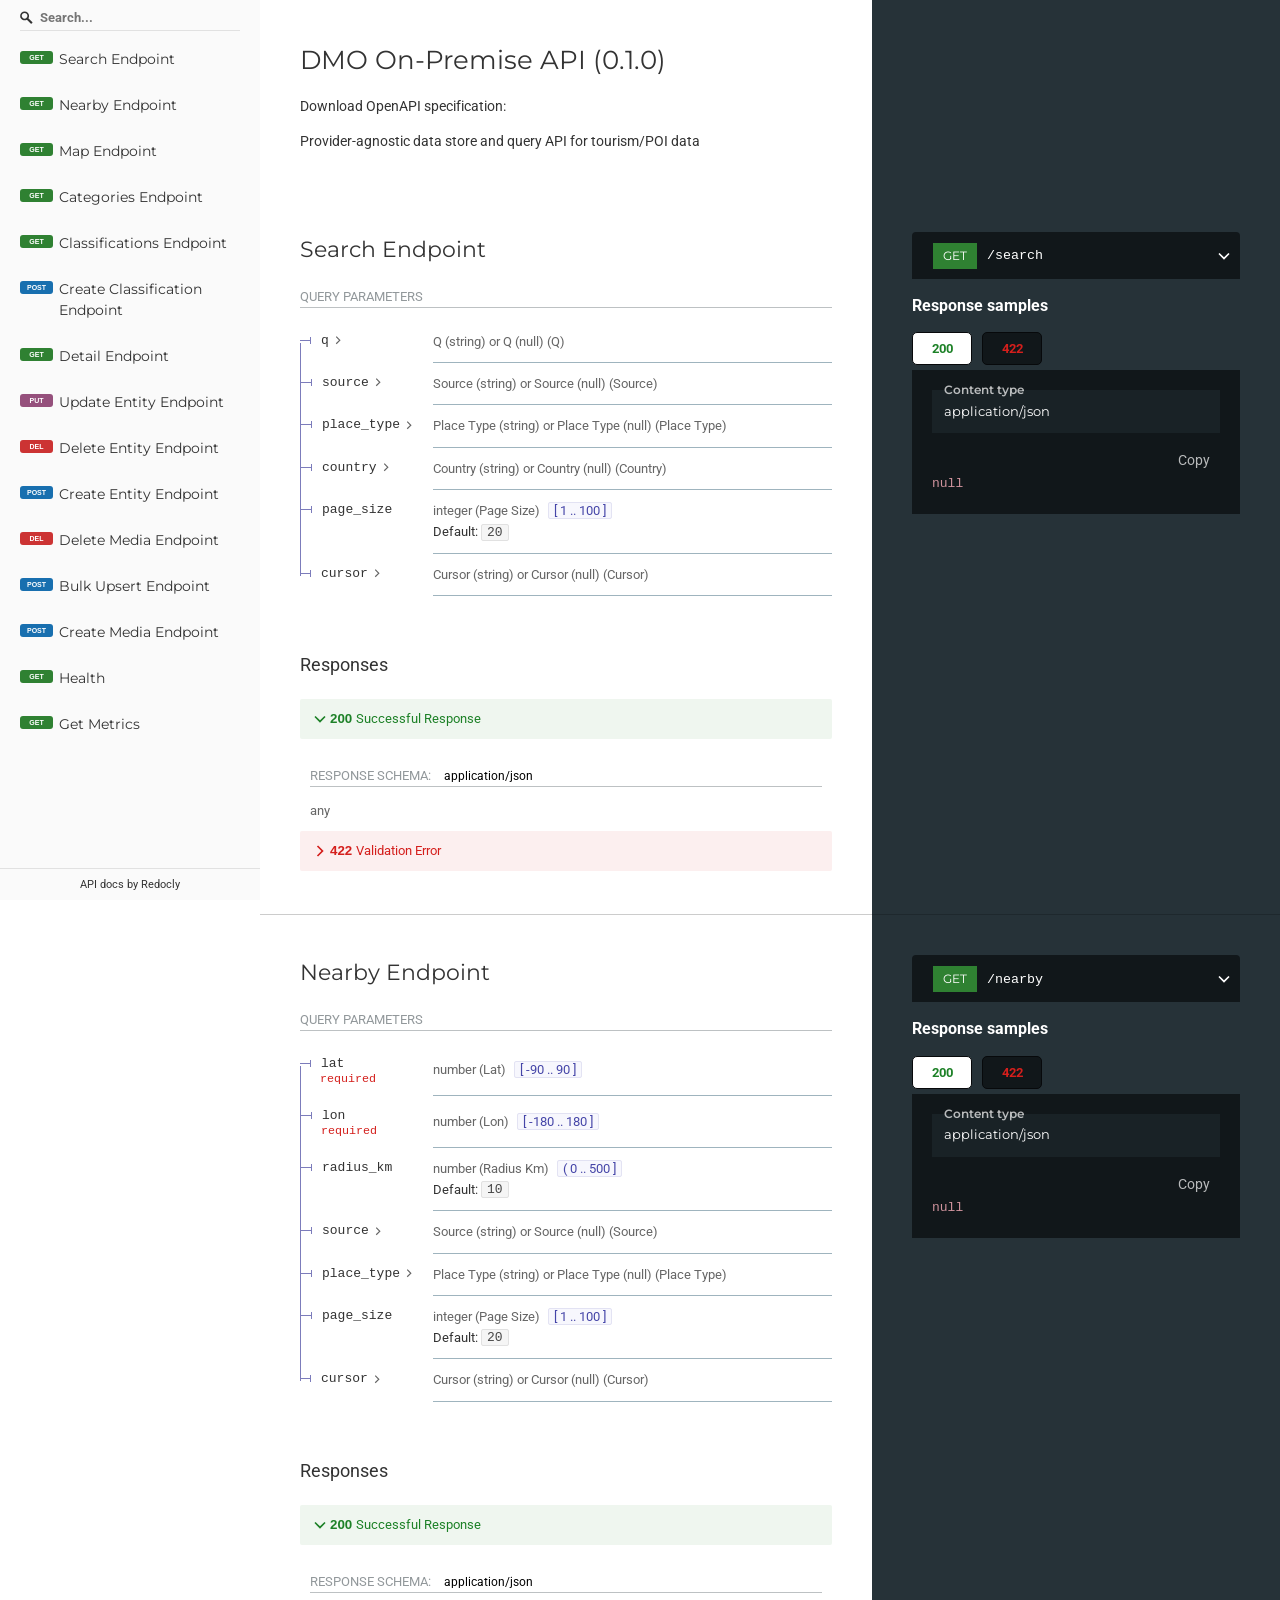
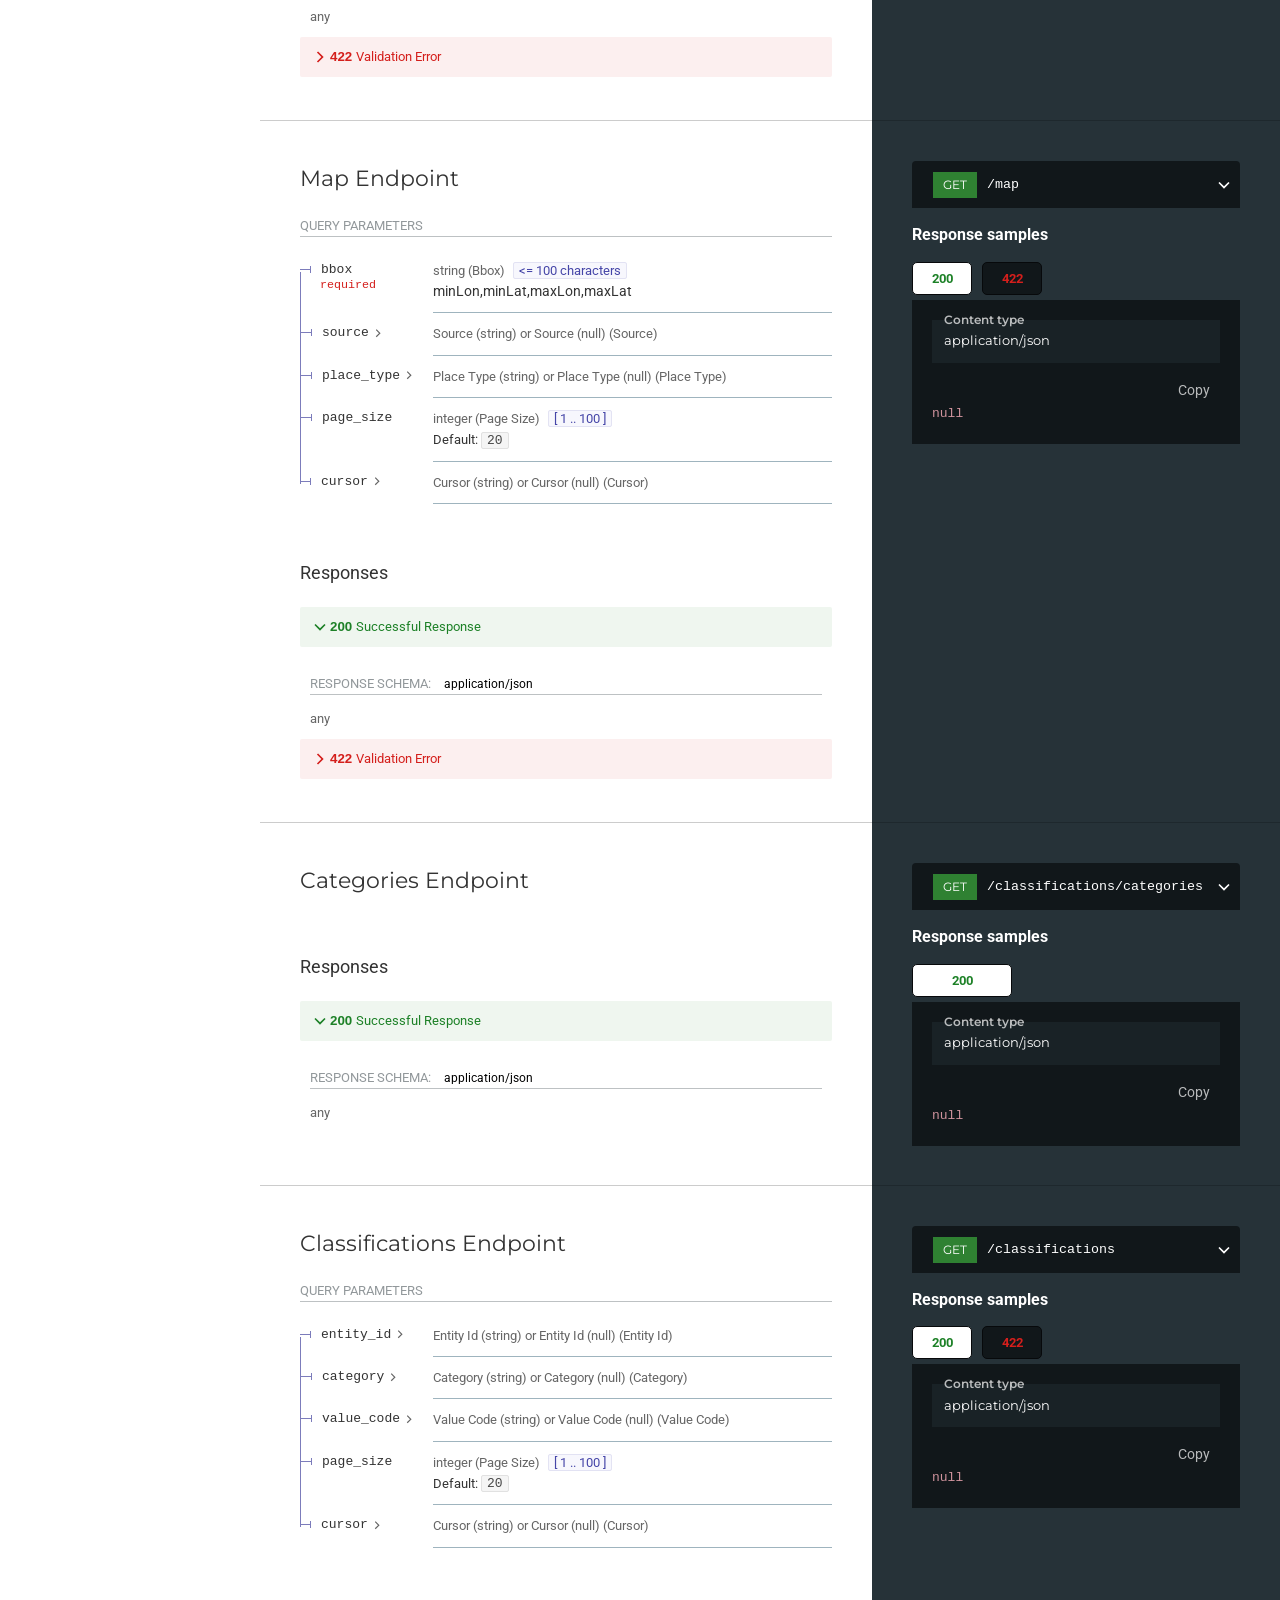
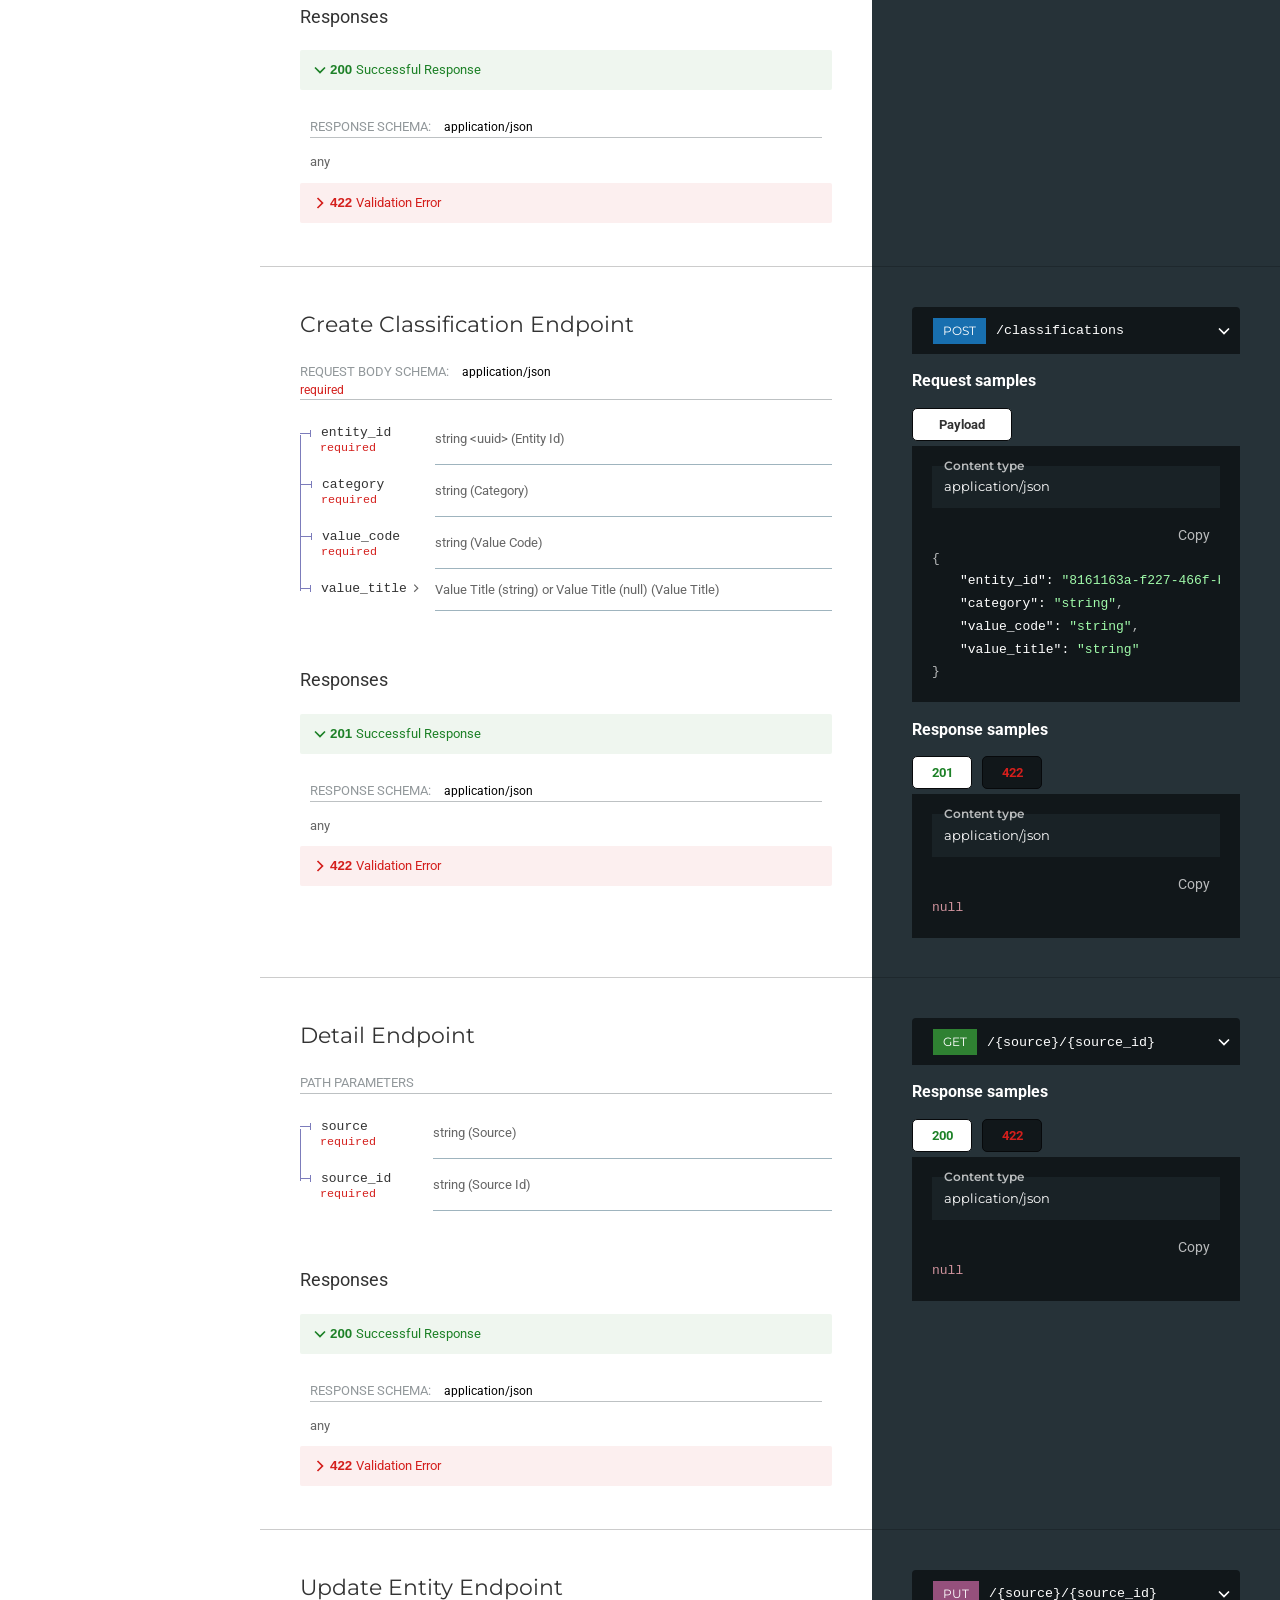
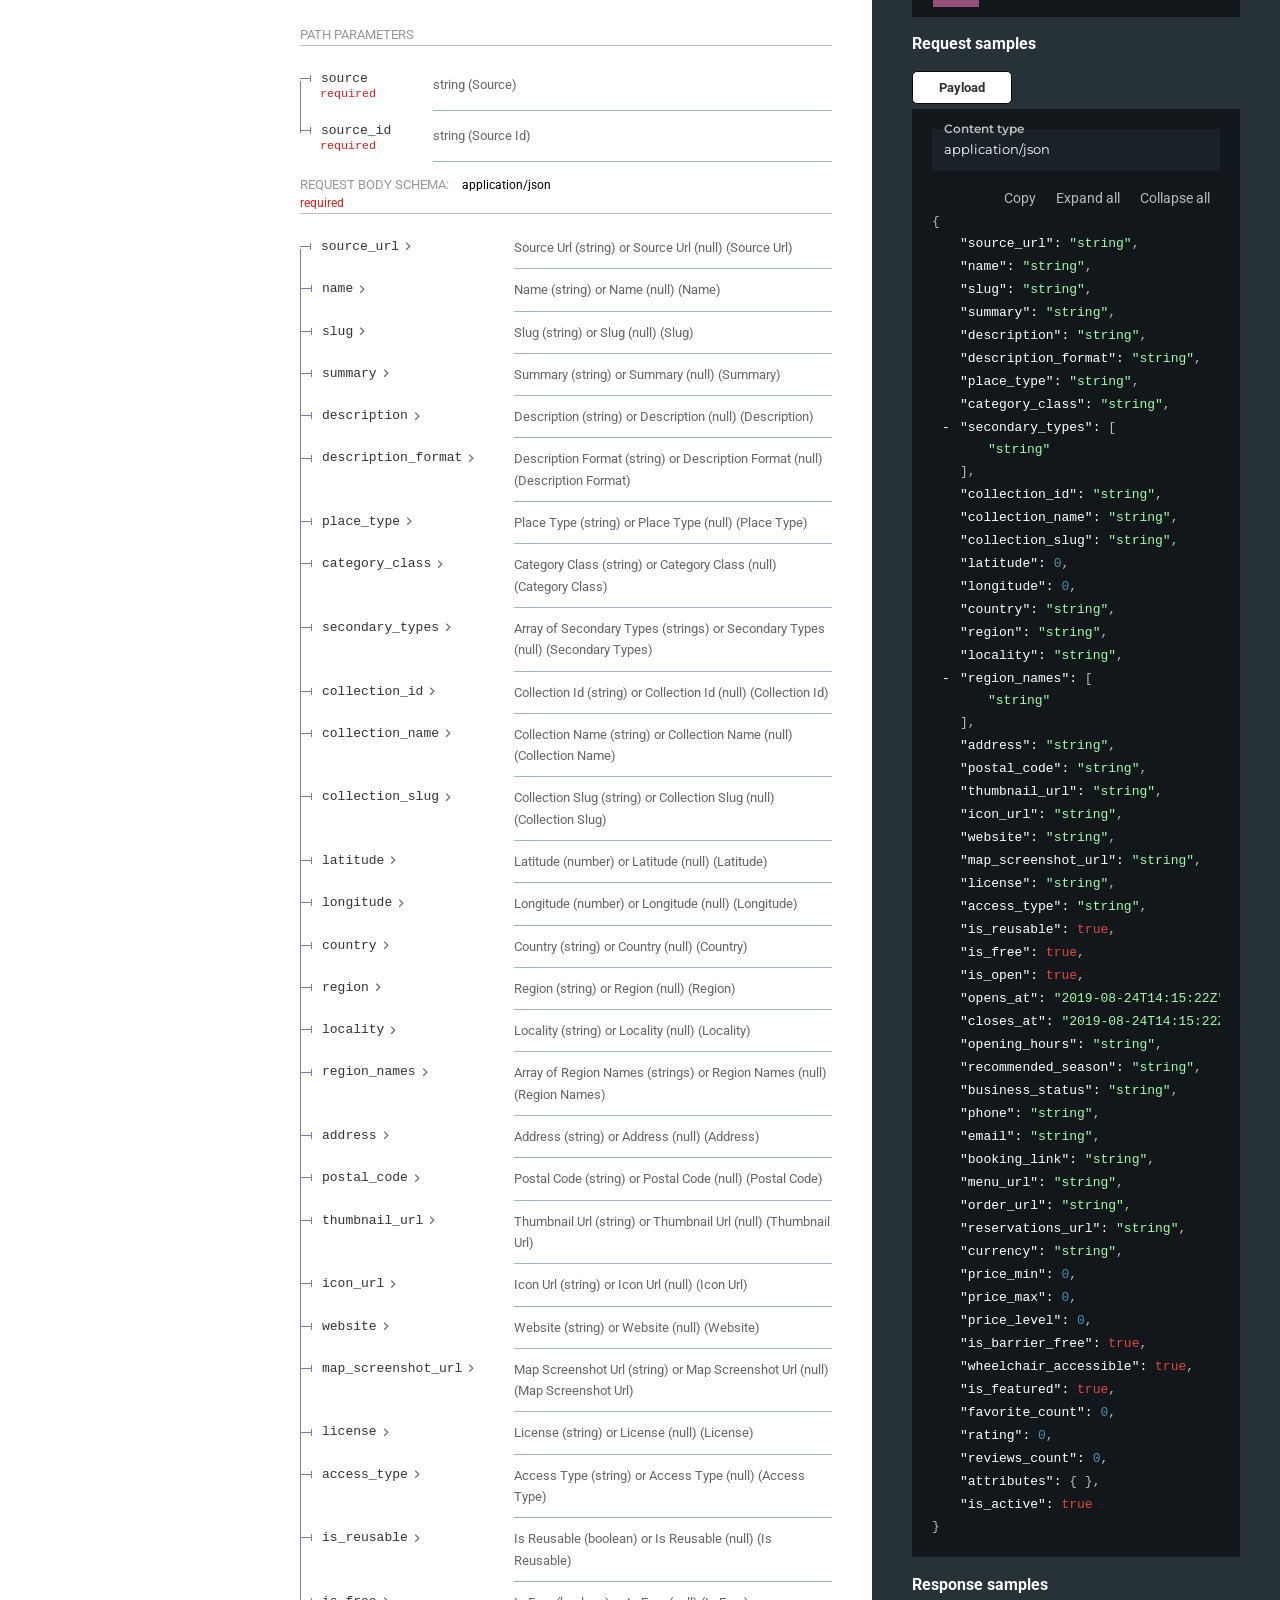
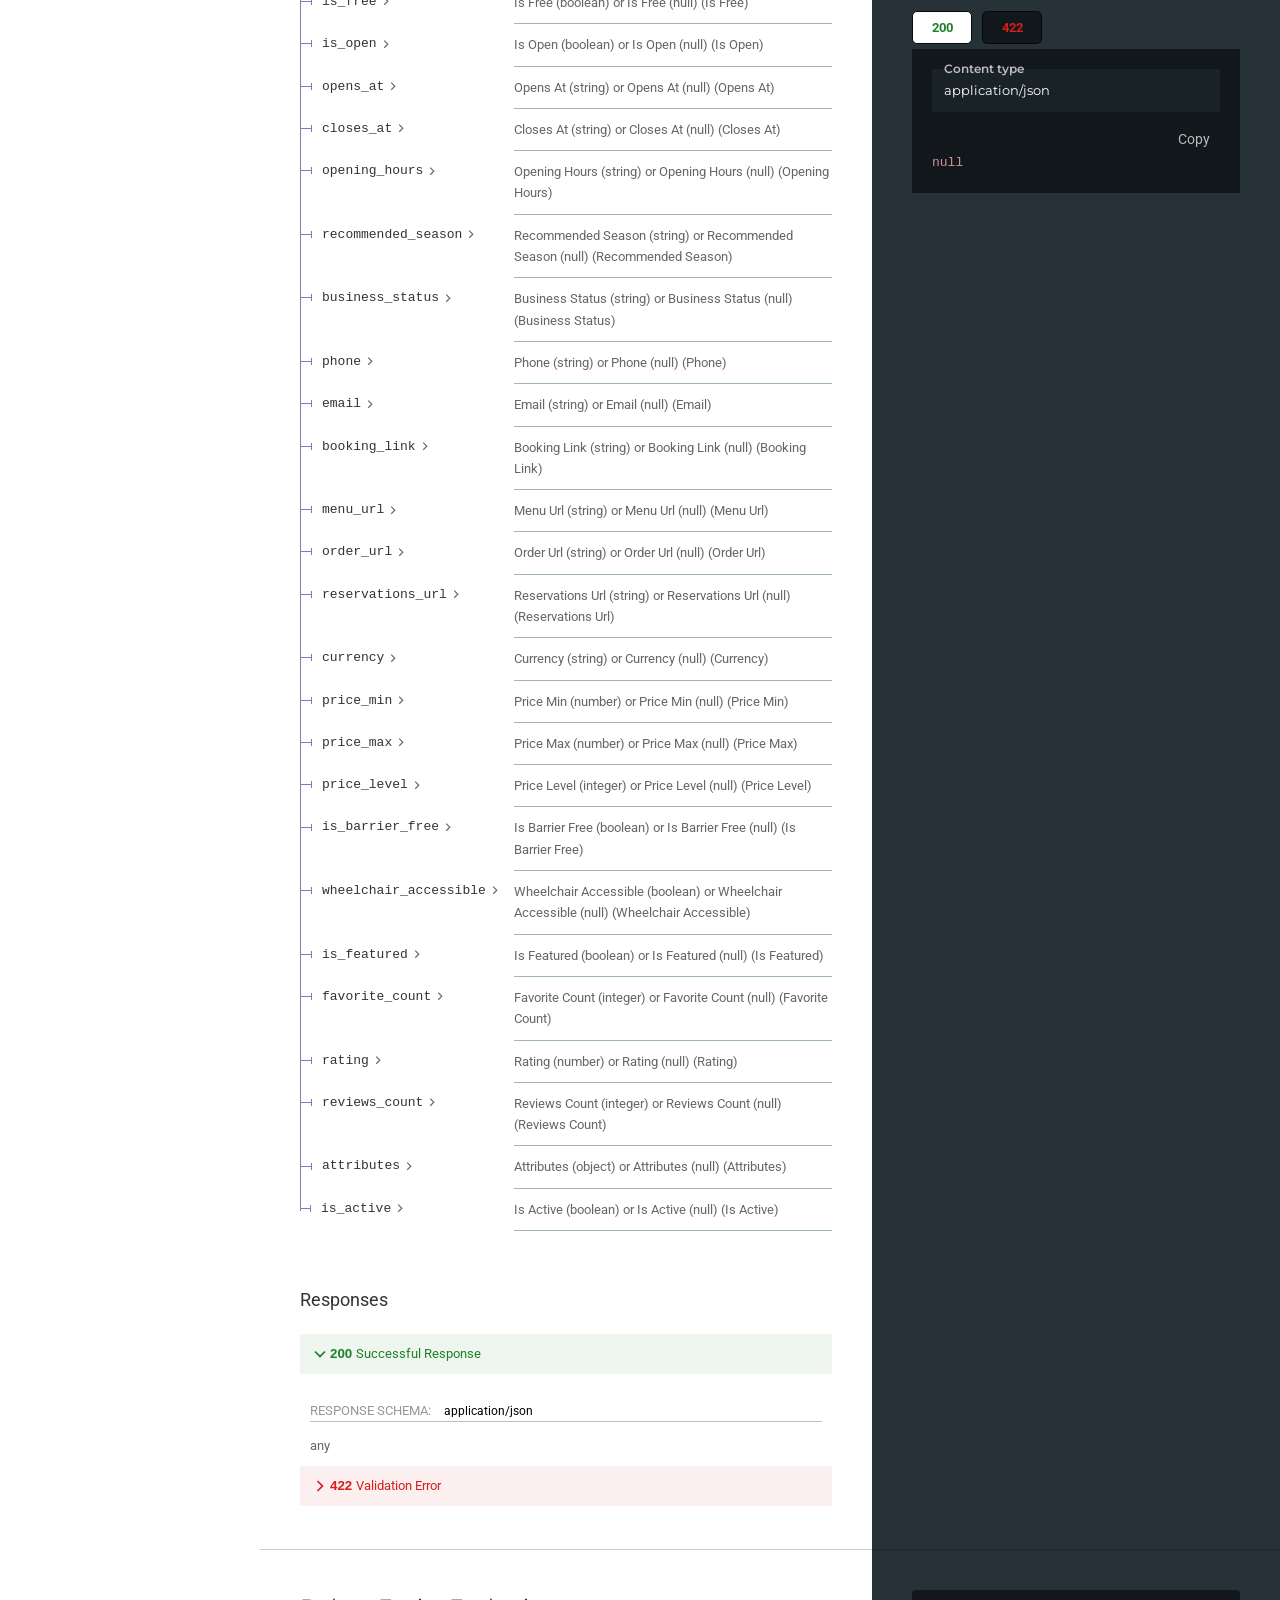
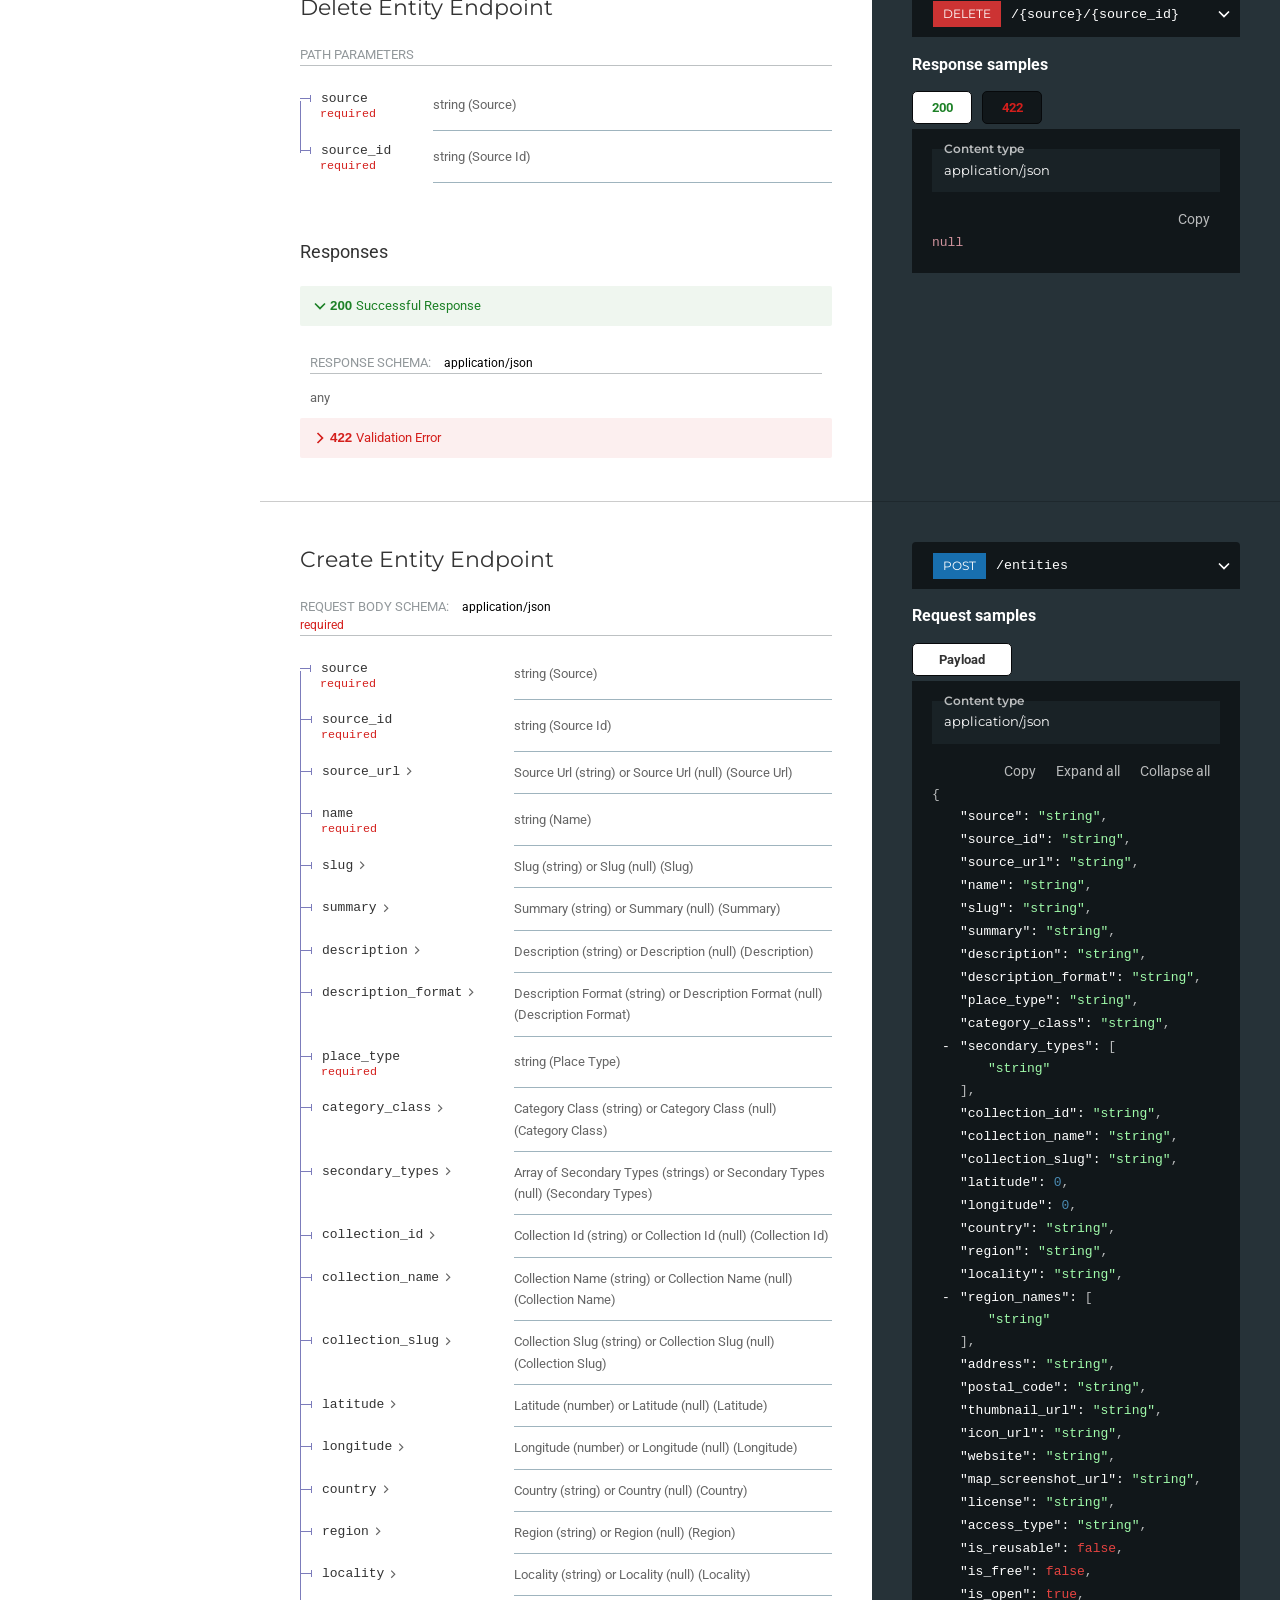
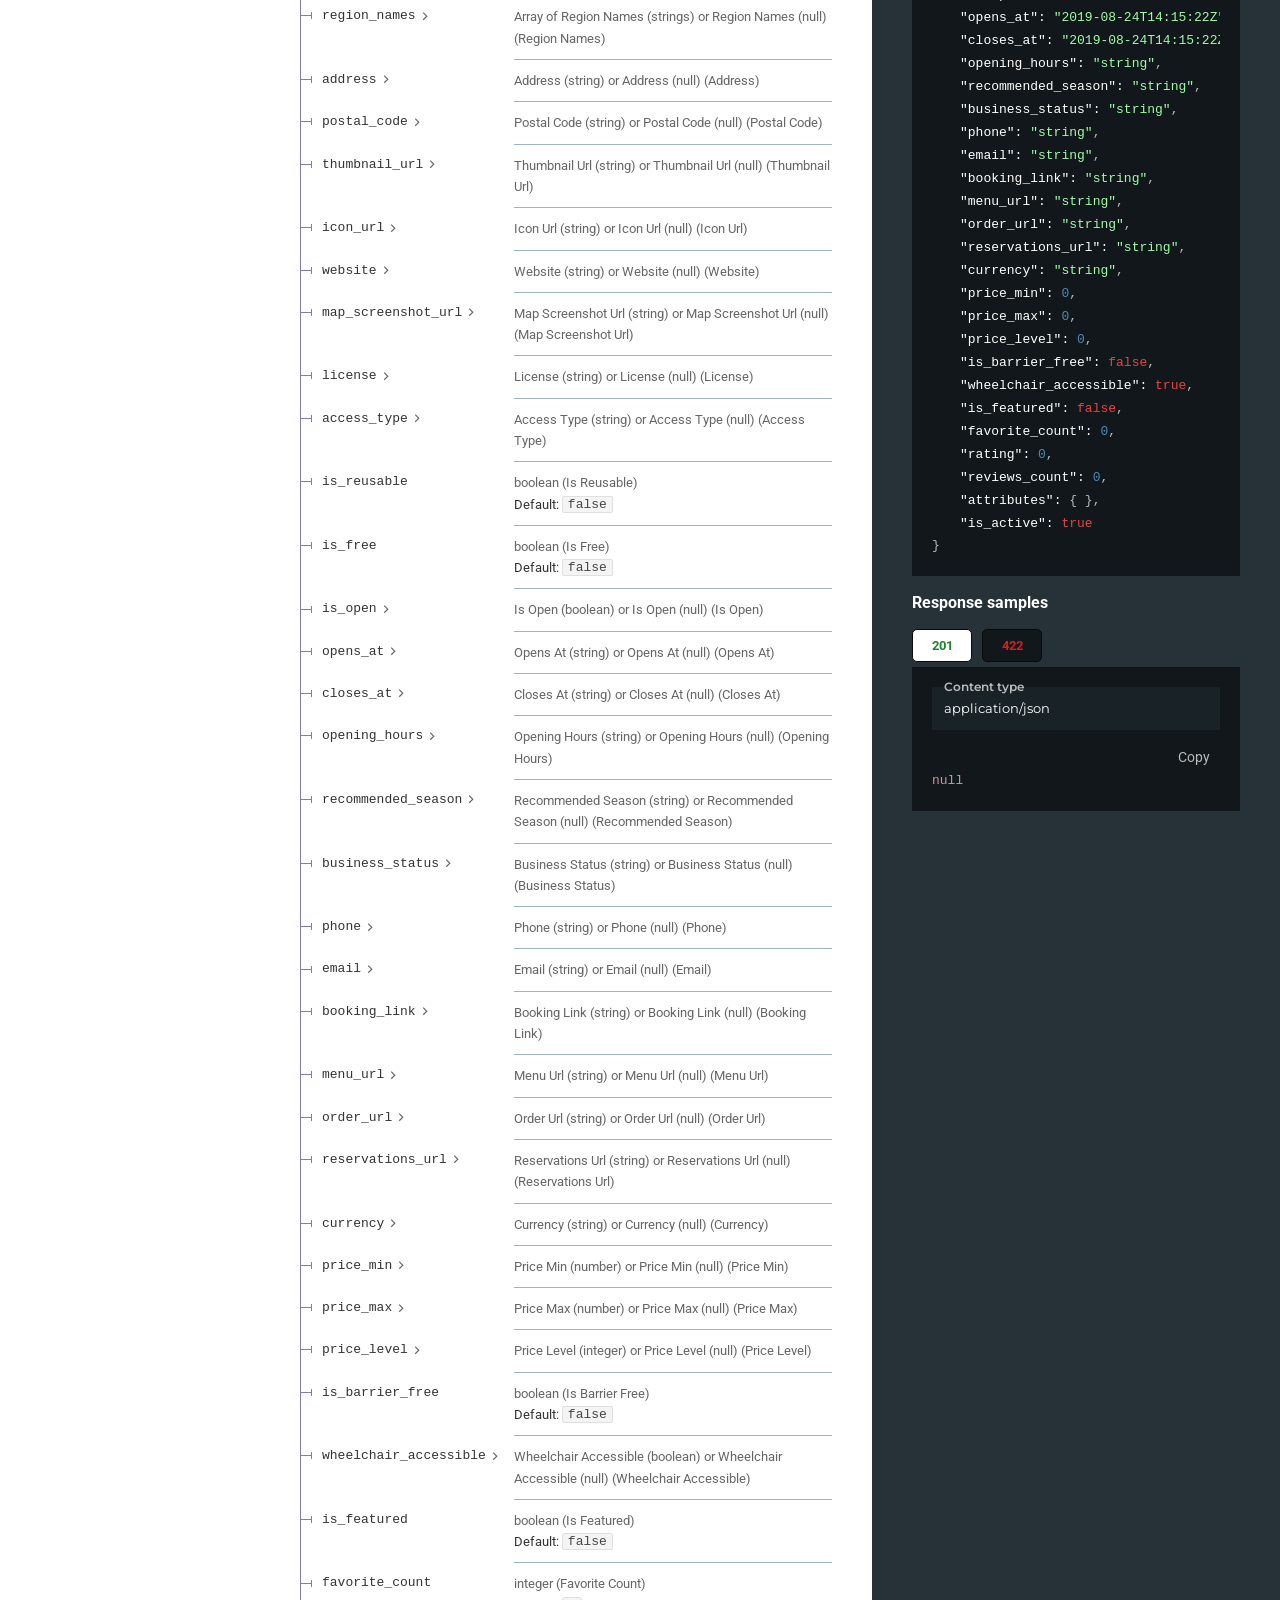
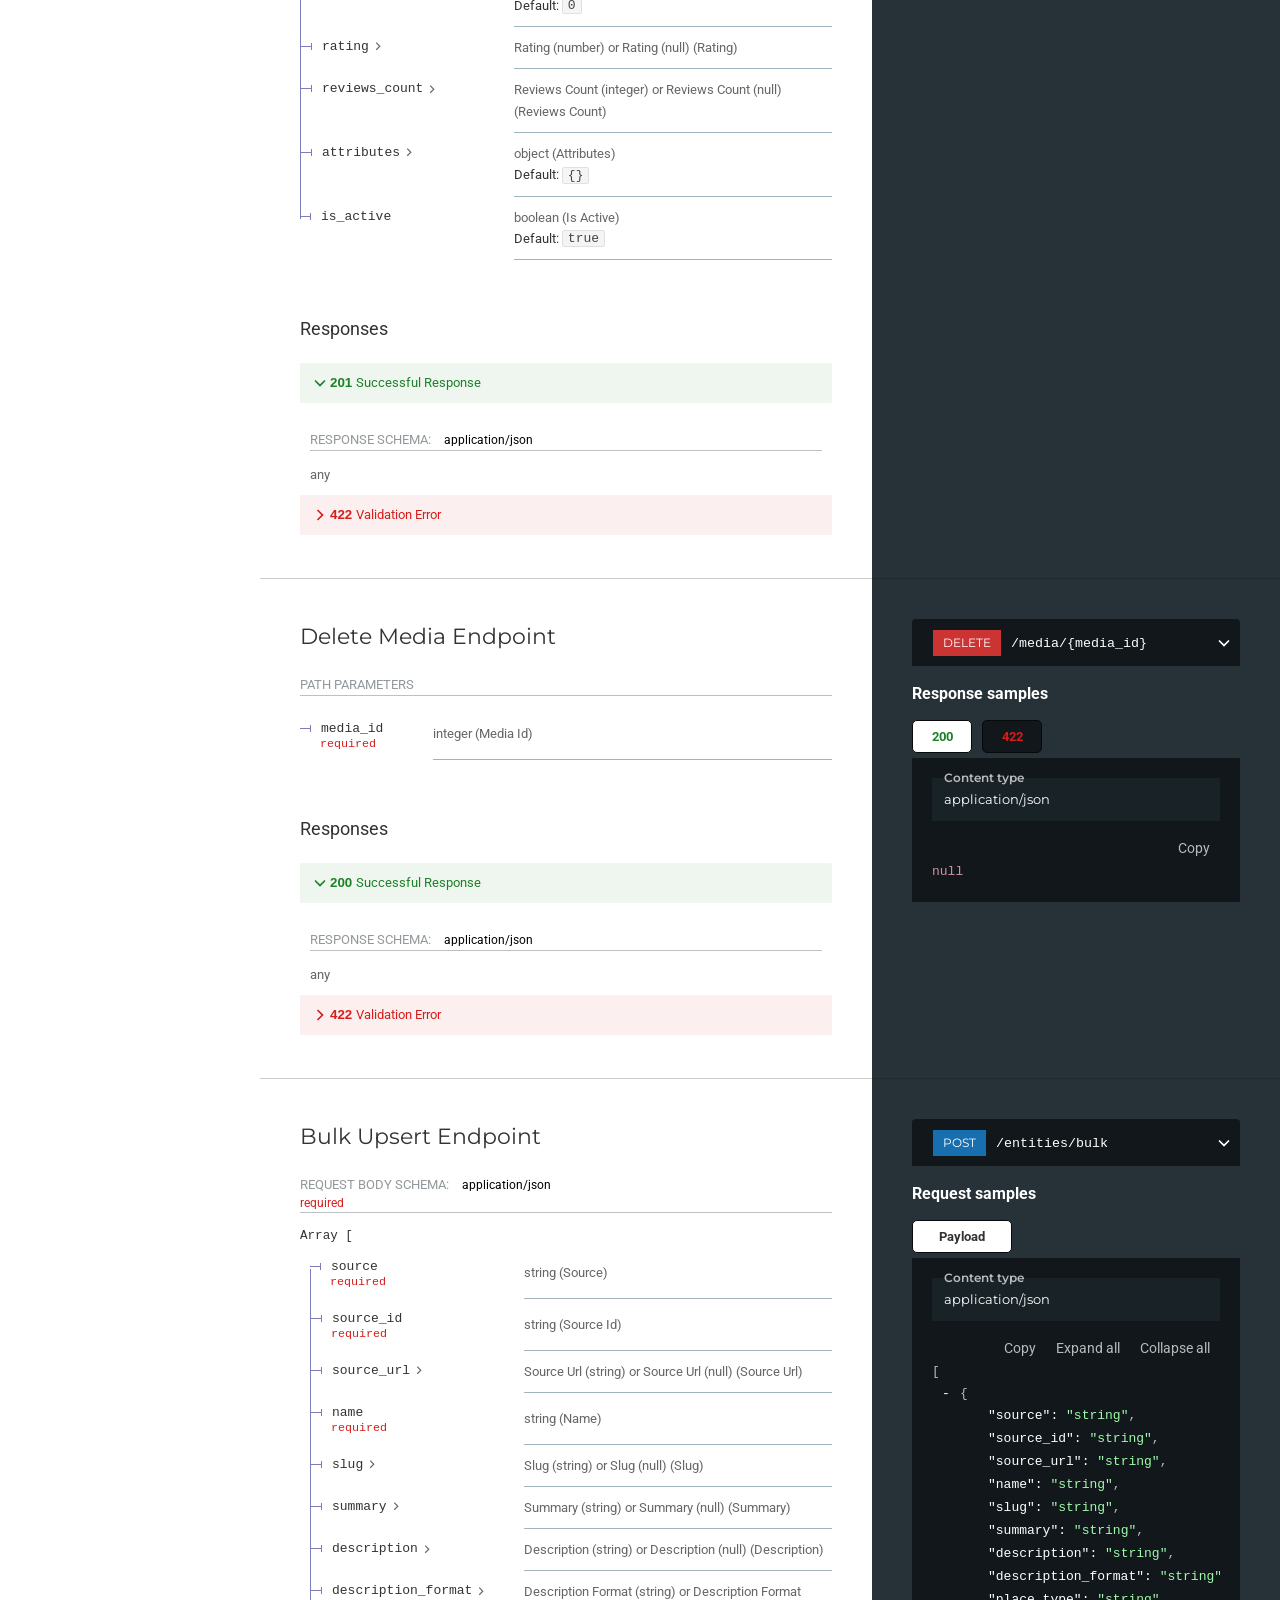
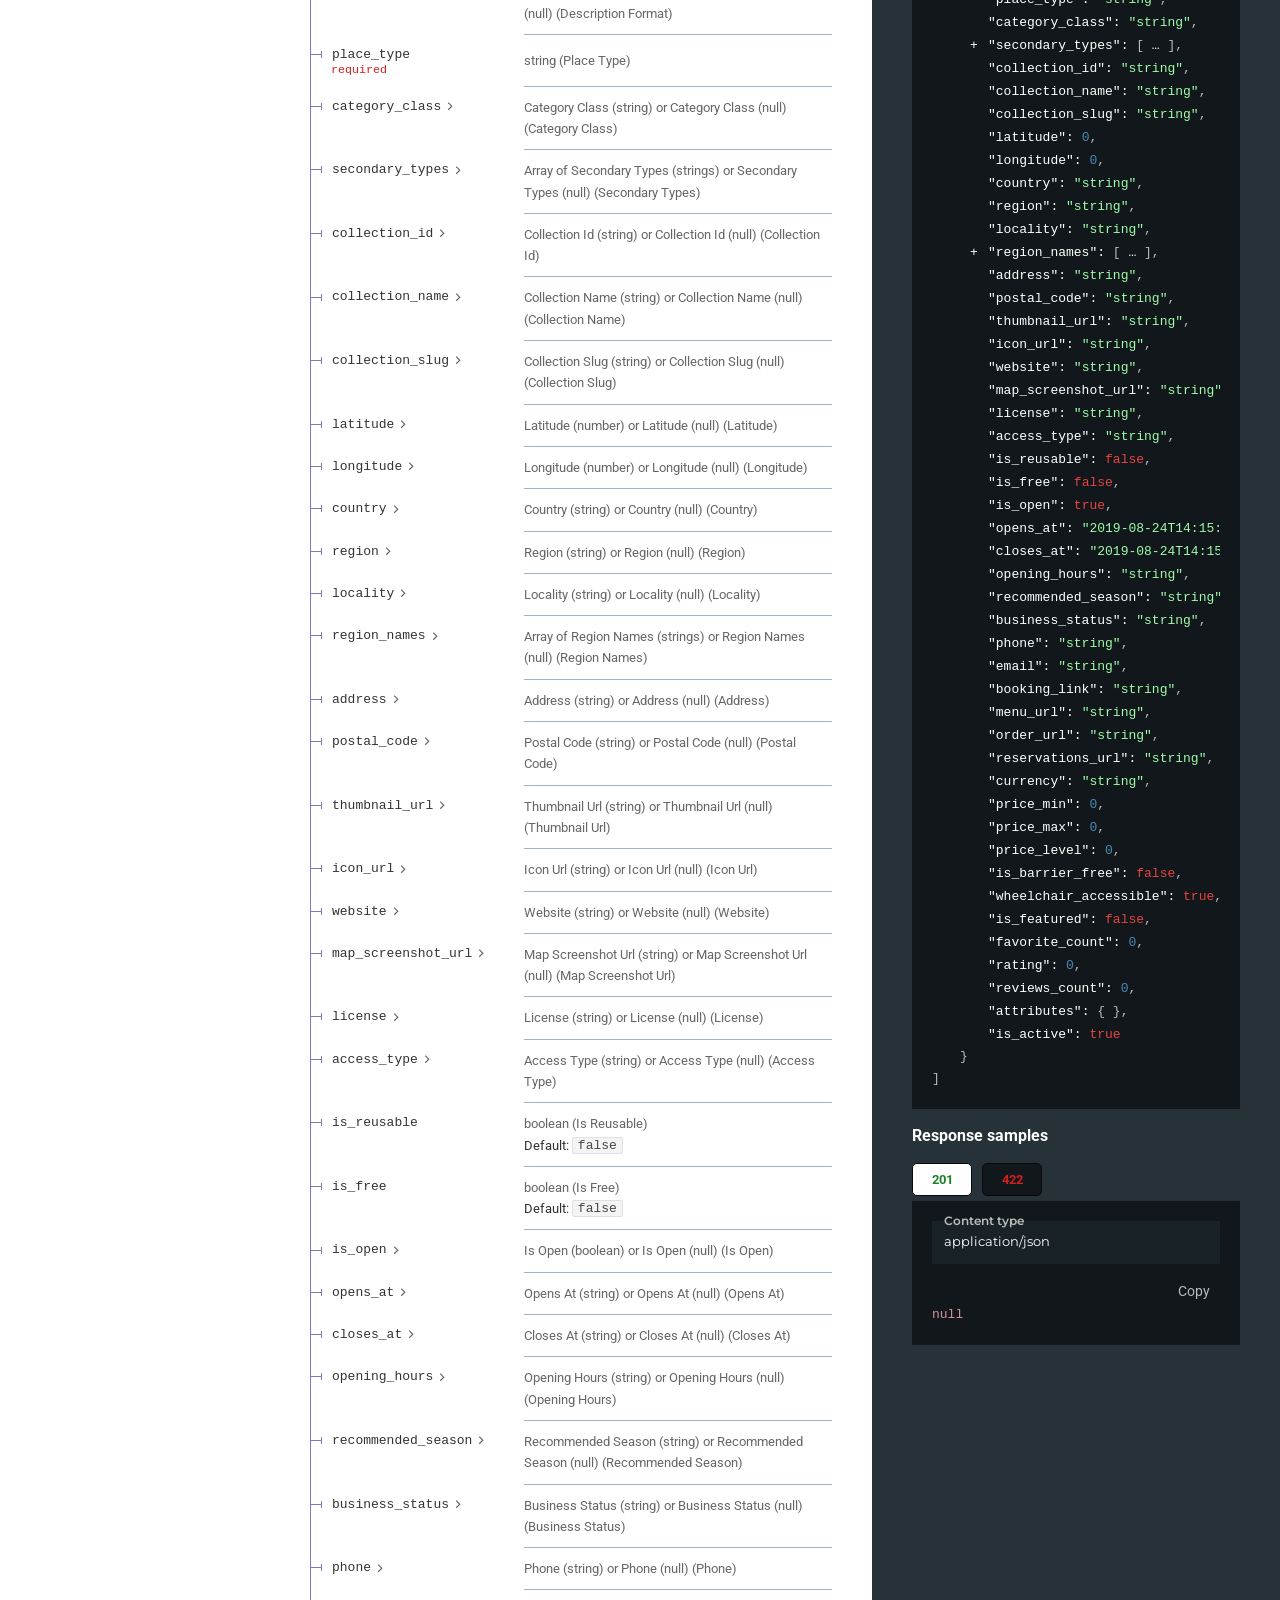
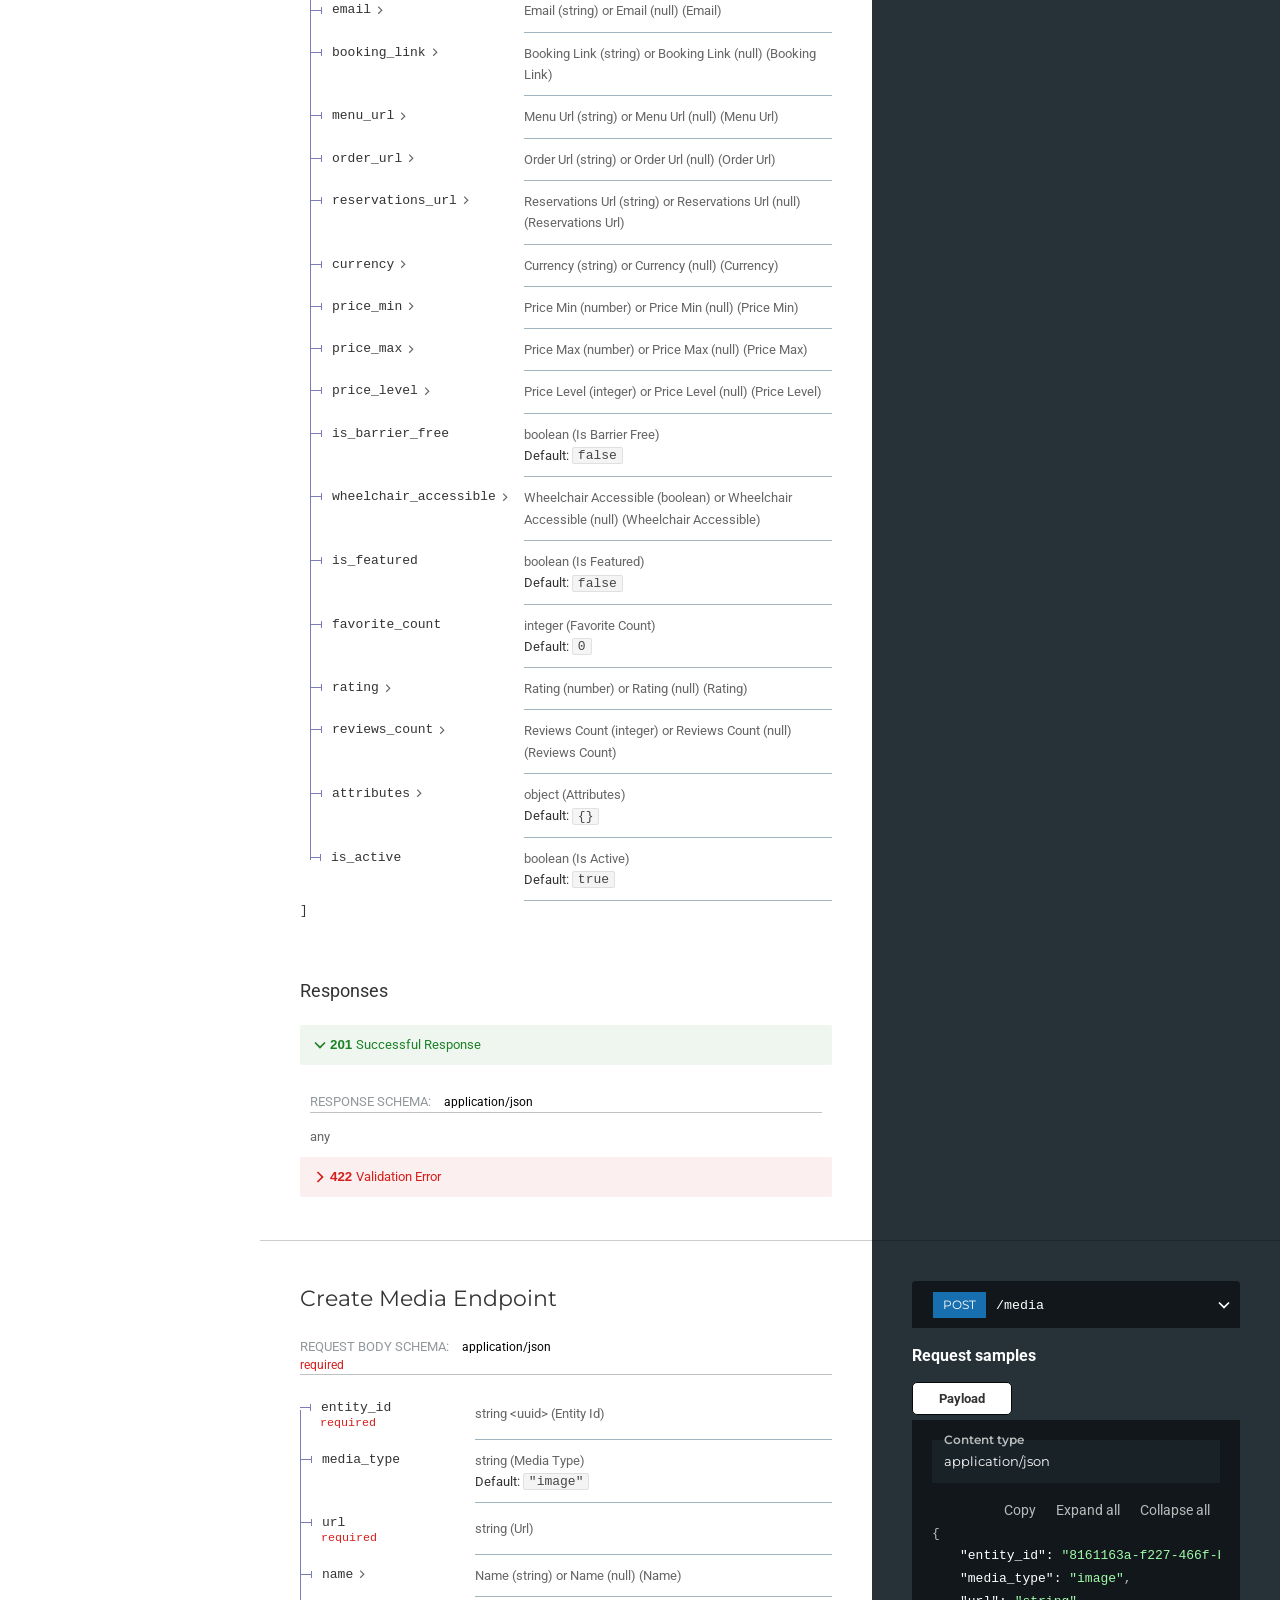
==== docs/index.html @ 9fb37678 "Add OpenAPI documentation generation" ====
<!DOCTYPE html>
<html>

<head>
  <meta charset="utf8" />
  <title>DMO On-Premise API</title>
  <!-- needed for adaptive design -->
  <meta name="viewport" content="width=device-width, initial-scale=1">
  <style>
    body {
      padding: 0;
      margin: 0;
    }
  </style>
  <script src="https://cdn.redocly.com/redoc/v2.5.1/bundles/redoc.standalone.js"></script><style data-styled="true" data-styled-version="6.1.19">.fqkwbU{width:calc(100% - 40%);padding:0 40px;}/*!sc*/
@media print,screen and (max-width: 75rem){.fqkwbU{width:100%;padding:40px 40px;}}/*!sc*/
data-styled.g4[id="sc-ggWZvA"]{content:"fqkwbU,"}/*!sc*/
.bPmFpz{padding:40px 0;}/*!sc*/
.bPmFpz:last-child{min-height:calc(100vh + 1px);}/*!sc*/
.bPmFpz>.bPmFpz:last-child{min-height:initial;}/*!sc*/
@media print,screen and (max-width: 75rem){.bPmFpz{padding:0;}}/*!sc*/
.gHrCVQ{padding:40px 0;position:relative;}/*!sc*/
.gHrCVQ:last-child{min-height:calc(100vh + 1px);}/*!sc*/
.gHrCVQ>.gHrCVQ:last-child{min-height:initial;}/*!sc*/
@media print,screen and (max-width: 75rem){.gHrCVQ{padding:0;}}/*!sc*/
.gHrCVQ:not(:last-of-type):after{position:absolute;bottom:0;width:100%;display:block;content:'';border-bottom:1px solid rgba(0, 0, 0, 0.2);}/*!sc*/
data-styled.g5[id="sc-dTvVRJ"]{content:"bPmFpz,gHrCVQ,"}/*!sc*/
.bDYKKx{width:40%;color:#ffffff;background-color:#263238;padding:0 40px;}/*!sc*/
@media print,screen and (max-width: 75rem){.bDYKKx{width:100%;padding:40px 40px;}}/*!sc*/
data-styled.g6[id="sc-jwTyAe"]{content:"bDYKKx,"}/*!sc*/
.FFPsr{background-color:#263238;}/*!sc*/
data-styled.g7[id="sc-hjsuWn"]{content:"FFPsr,"}/*!sc*/
.gkiSyE{display:flex;width:100%;padding:0;}/*!sc*/
@media print,screen and (max-width: 75rem){.gkiSyE{flex-direction:column;}}/*!sc*/
data-styled.g8[id="sc-jJLAfE"]{content:"gkiSyE,"}/*!sc*/
.wYHiz{font-family:Montserrat,sans-serif;font-weight:400;font-size:1.85714em;line-height:1.6em;color:#333333;}/*!sc*/
data-styled.g9[id="sc-hwkwBN"]{content:"wYHiz,"}/*!sc*/
.iFSqkw{font-family:Montserrat,sans-serif;font-weight:400;font-size:1.57143em;line-height:1.6em;color:#333333;margin:0 0 20px;}/*!sc*/
data-styled.g10[id="sc-kNOymR"]{content:"iFSqkw,"}/*!sc*/
.drJHMo{color:#ffffff;}/*!sc*/
data-styled.g12[id="sc-lgpSej"]{content:"drJHMo,"}/*!sc*/
.czjApA{border-bottom:1px solid rgba(38, 50, 56, 0.3);margin:1em 0 1em 0;color:rgba(38, 50, 56, 0.5);font-weight:normal;text-transform:uppercase;font-size:0.929em;line-height:20px;}/*!sc*/
data-styled.g13[id="sc-eqYatC"]{content:"czjApA,"}/*!sc*/
.fRdsOi{cursor:pointer;margin-left:-20px;padding:0;line-height:1;width:20px;display:inline-block;outline:0;}/*!sc*/
.fRdsOi:before{content:'';width:15px;height:15px;background-size:contain;background-image:url('[data-uri]');opacity:0.5;visibility:hidden;display:inline-block;vertical-align:middle;}/*!sc*/
h1:hover>.fRdsOi::before,h2:hover>.fRdsOi::before,.fRdsOi:hover::before{visibility:visible;}/*!sc*/
data-styled.g14[id="sc-kcLKEh"]{content:"fRdsOi,"}/*!sc*/
.dOPmTa{height:18px;width:18px;min-width:18px;vertical-align:middle;transition:transform 0.2s ease-out;transform:rotateZ(-90deg);}/*!sc*/
.hMrBOK{height:1.5em;width:1.5em;min-width:1.5em;vertical-align:middle;float:left;transition:transform 0.2s ease-out;transform:rotateZ(0);}/*!sc*/
.hMrBOK polygon{fill:#1d8127;}/*!sc*/
.jKYZgc{height:1.5em;width:1.5em;min-width:1.5em;vertical-align:middle;float:left;transition:transform 0.2s ease-out;transform:rotateZ(-90deg);}/*!sc*/
.jKYZgc polygon{fill:#d41f1c;}/*!sc*/
.iuNpUs{height:20px;width:20px;min-width:20px;vertical-align:middle;float:right;transition:transform 0.2s ease-out;transform:rotateZ(0);}/*!sc*/
.iuNpUs polygon{fill:white;}/*!sc*/
data-styled.g15[id="sc-dntSTA"]{content:"dOPmTa,hMrBOK,jKYZgc,iuNpUs,"}/*!sc*/
.gdmNWp{border-left:1px solid #7c7cbb;box-sizing:border-box;position:relative;padding:10px 10px 10px 0;}/*!sc*/
@media screen and (max-width: 50rem){.gdmNWp{display:block;overflow:hidden;}}/*!sc*/
tr:first-of-type>.gdmNWp,tr.last>.gdmNWp{border-left-width:0;background-position:top left;background-repeat:no-repeat;background-size:1px 100%;}/*!sc*/
tr:first-of-type>.gdmNWp{background-image:linear-gradient(
      to bottom,
      transparent 0%,
      transparent 22px,
      #7c7cbb 22px,
      #7c7cbb 100%
    );}/*!sc*/
tr.last>.gdmNWp{background-image:linear-gradient(
      to bottom,
      #7c7cbb 0%,
      #7c7cbb 22px,
      transparent 22px,
      transparent 100%
    );}/*!sc*/
tr.last+tr>.gdmNWp{border-left-color:transparent;}/*!sc*/
tr.last:first-child>.gdmNWp{background:none;border-left-color:transparent;}/*!sc*/
data-styled.g18[id="sc-kCuUfV"]{content:"gdmNWp,"}/*!sc*/
.dFOJWJ{vertical-align:top;line-height:20px;white-space:nowrap;font-size:13px;font-family:Courier,monospace;}/*!sc*/
.dFOJWJ.deprecated{text-decoration:line-through;color:#707070;}/*!sc*/
data-styled.g20[id="sc-fbQrwq"]{content:"dFOJWJ,"}/*!sc*/
.ixGaBD{border-bottom:1px solid #9fb4be;padding:10px 0;width:75%;box-sizing:border-box;}/*!sc*/
tr.expanded .ixGaBD{border-bottom:none;}/*!sc*/
@media screen and (max-width: 50rem){.ixGaBD{padding:0 20px;border-bottom:none;border-left:1px solid #7c7cbb;}tr.last>.ixGaBD{border-left:none;}}/*!sc*/
data-styled.g21[id="sc-gGKoUb"]{content:"ixGaBD,"}/*!sc*/
.cteAyA{color:#7c7cbb;font-family:Courier,monospace;margin-right:10px;}/*!sc*/
.cteAyA::before{content:'';display:inline-block;vertical-align:middle;width:10px;height:1px;background:#7c7cbb;}/*!sc*/
.cteAyA::after{content:'';display:inline-block;vertical-align:middle;width:1px;background:#7c7cbb;height:7px;}/*!sc*/
data-styled.g22[id="sc-hwddKA"]{content:"cteAyA,"}/*!sc*/
.icJLQx{border-collapse:separate;border-radius:3px;font-size:14px;border-spacing:0;width:100%;}/*!sc*/
.icJLQx >tr{vertical-align:middle;}/*!sc*/
@media screen and (max-width: 50rem){.icJLQx{display:block;}.icJLQx >tr,.icJLQx >tbody>tr{display:block;}}/*!sc*/
@media screen and (max-width: 50rem) and (-ms-high-contrast:none){.icJLQx td{float:left;width:100%;}}/*!sc*/
.icJLQx .sc-jaXbil,.icJLQx .sc-jaXbil .sc-jaXbil .sc-jaXbil,.icJLQx .sc-jaXbil .sc-jaXbil .sc-jaXbil .sc-jaXbil .sc-jaXbil{margin:1em;margin-right:0;background:#fafafa;}/*!sc*/
.icJLQx .sc-jaXbil .sc-jaXbil,.icJLQx .sc-jaXbil .sc-jaXbil .sc-jaXbil .sc-jaXbil,.icJLQx .sc-jaXbil .sc-jaXbil .sc-jaXbil .sc-jaXbil .sc-jaXbil .sc-jaXbil{background:#ffffff;}/*!sc*/
data-styled.g24[id="sc-eqNDNG"]{content:"icJLQx,"}/*!sc*/
.jZLLYJ{font-size:0.9em;font-family:Courier,monospace;}/*!sc*/
.jZLLYJ::after{content:' [';}/*!sc*/
data-styled.g28[id="sc-eQwNpu"]{content:"jZLLYJ,"}/*!sc*/
.cpmyrI{font-size:0.9em;font-family:Courier,monospace;}/*!sc*/
.cpmyrI::after{content:']';}/*!sc*/
data-styled.g29[id="sc-gvqKNf"]{content:"cpmyrI,"}/*!sc*/
.fyxuKi >ul{list-style:none;padding:0;margin:0;margin:0 -5px;}/*!sc*/
.fyxuKi >ul >li{padding:5px 10px;display:inline-block;background-color:#11171a;border-bottom:1px solid rgba(0, 0, 0, 0.5);cursor:pointer;text-align:center;outline:none;color:#ccc;margin:0 5px 5px 5px;border:1px solid #07090b;border-radius:5px;min-width:60px;font-size:0.9em;font-weight:bold;}/*!sc*/
.fyxuKi >ul >li.react-tabs__tab--selected{color:#333333;background:#ffffff;}/*!sc*/
.fyxuKi >ul >li.react-tabs__tab--selected:focus{outline:auto;}/*!sc*/
.fyxuKi >ul >li:only-child{flex:none;min-width:100px;}/*!sc*/
.fyxuKi >ul >li.tab-success{color:#1d8127;}/*!sc*/
.fyxuKi >ul >li.tab-redirect{color:#ffa500;}/*!sc*/
.fyxuKi >ul >li.tab-info{color:#87ceeb;}/*!sc*/
.fyxuKi >ul >li.tab-error{color:#d41f1c;}/*!sc*/
.fyxuKi >.react-tabs__tab-panel{background:#11171a;}/*!sc*/
.fyxuKi >.react-tabs__tab-panel>div,.fyxuKi >.react-tabs__tab-panel>pre{padding:20px;margin:0;}/*!sc*/
.fyxuKi >.react-tabs__tab-panel>div>pre{padding:0;}/*!sc*/
data-styled.g30[id="sc-cOpnSz"]{content:"fyxuKi,"}/*!sc*/
.kIppRw code[class*='language-'],.kIppRw pre[class*='language-']{text-shadow:0 -0.1em 0.2em black;text-align:left;white-space:pre;word-spacing:normal;word-break:normal;word-wrap:normal;line-height:1.5;-moz-tab-size:4;-o-tab-size:4;tab-size:4;-webkit-hyphens:none;-moz-hyphens:none;-ms-hyphens:none;hyphens:none;}/*!sc*/
@media print{.kIppRw code[class*='language-'],.kIppRw pre[class*='language-']{text-shadow:none;}}/*!sc*/
.kIppRw pre[class*='language-']{padding:1em;margin:0.5em 0;overflow:auto;}/*!sc*/
.kIppRw .token.comment,.kIppRw .token.prolog,.kIppRw .token.doctype,.kIppRw .token.cdata{color:hsl(30, 20%, 50%);}/*!sc*/
.kIppRw .token.punctuation{opacity:0.7;}/*!sc*/
.kIppRw .namespace{opacity:0.7;}/*!sc*/
.kIppRw .token.property,.kIppRw .token.tag,.kIppRw .token.number,.kIppRw .token.constant,.kIppRw .token.symbol{color:#4a8bb3;}/*!sc*/
.kIppRw .token.boolean{color:#e64441;}/*!sc*/
.kIppRw .token.selector,.kIppRw .token.attr-name,.kIppRw .token.string,.kIppRw .token.char,.kIppRw .token.builtin,.kIppRw .token.inserted{color:#a0fbaa;}/*!sc*/
.kIppRw .token.selector+a,.kIppRw .token.attr-name+a,.kIppRw .token.string+a,.kIppRw .token.char+a,.kIppRw .token.builtin+a,.kIppRw .token.inserted+a,.kIppRw .token.selector+a:visited,.kIppRw .token.attr-name+a:visited,.kIppRw .token.string+a:visited,.kIppRw .token.char+a:visited,.kIppRw .token.builtin+a:visited,.kIppRw .token.inserted+a:visited{color:#4ed2ba;text-decoration:underline;}/*!sc*/
.kIppRw .token.property.string{color:white;}/*!sc*/
.kIppRw .token.operator,.kIppRw .token.entity,.kIppRw .token.url,.kIppRw .token.variable{color:hsl(40, 90%, 60%);}/*!sc*/
.kIppRw .token.atrule,.kIppRw .token.attr-value,.kIppRw .token.keyword{color:hsl(350, 40%, 70%);}/*!sc*/
.kIppRw .token.regex,.kIppRw .token.important{color:#e90;}/*!sc*/
.kIppRw .token.important,.kIppRw .token.bold{font-weight:bold;}/*!sc*/
.kIppRw .token.italic{font-style:italic;}/*!sc*/
.kIppRw .token.entity{cursor:help;}/*!sc*/
.kIppRw .token.deleted{color:red;}/*!sc*/
data-styled.g32[id="sc-eVqvcJ"]{content:"kIppRw,"}/*!sc*/
.bBWkcI{opacity:0.7;transition:opacity 0.3s ease;text-align:right;}/*!sc*/
.bBWkcI:focus-within{opacity:1;}/*!sc*/
.bBWkcI >button{background-color:transparent;border:0;color:inherit;padding:2px 10px;font-family:Roboto,sans-serif;font-size:14px;line-height:1.5em;cursor:pointer;outline:0;}/*!sc*/
.bBWkcI >button :hover,.bBWkcI >button :focus{background:rgba(255, 255, 255, 0.1);}/*!sc*/
data-styled.g33[id="sc-bbbBoY"]{content:"bBWkcI,"}/*!sc*/
.ghzOpX{position:relative;}/*!sc*/
data-styled.g37[id="sc-eknHtZ"]{content:"ghzOpX,"}/*!sc*/
.cFlAeY{margin-left:10px;text-transform:none;font-size:0.929em;color:black;}/*!sc*/
data-styled.g41[id="sc-dNFkOE"]{content:"cFlAeY,"}/*!sc*/
.kbZred{font-family:Roboto,sans-serif;font-weight:400;line-height:1.5em;}/*!sc*/
.kbZred p:last-child{margin-bottom:0;}/*!sc*/
.kbZred h1{font-family:Montserrat,sans-serif;font-weight:400;font-size:1.85714em;line-height:1.6em;color:#32329f;margin-top:0;}/*!sc*/
.kbZred h2{font-family:Montserrat,sans-serif;font-weight:400;font-size:1.57143em;line-height:1.6em;color:#333333;}/*!sc*/
.kbZred code{color:#e53935;background-color:rgba(38, 50, 56, 0.05);font-family:Courier,monospace;border-radius:2px;border:1px solid rgba(38, 50, 56, 0.1);padding:0 5px;font-size:13px;font-weight:400;word-break:break-word;}/*!sc*/
.kbZred pre{font-family:Courier,monospace;white-space:pre;background-color:#11171a;color:white;padding:20px;overflow-x:auto;line-height:normal;border-radius:0;border:1px solid rgba(38, 50, 56, 0.1);}/*!sc*/
.kbZred pre code{background-color:transparent;color:white;padding:0;}/*!sc*/
.kbZred pre code:before,.kbZred pre code:after{content:none;}/*!sc*/
.kbZred blockquote{margin:0;margin-bottom:1em;padding:0 15px;color:#777;border-left:4px solid #ddd;}/*!sc*/
.kbZred img{max-width:100%;box-sizing:content-box;}/*!sc*/
.kbZred ul,.kbZred ol{padding-left:2em;margin:0;margin-bottom:1em;}/*!sc*/
.kbZred ul ul,.kbZred ol ul,.kbZred ul ol,.kbZred ol ol{margin-bottom:0;margin-top:0;}/*!sc*/
.kbZred table{display:block;width:100%;overflow:auto;word-break:normal;word-break:keep-all;border-collapse:collapse;border-spacing:0;margin-top:1.5em;margin-bottom:1.5em;}/*!sc*/
.kbZred table tr{background-color:#fff;border-top:1px solid #ccc;}/*!sc*/
.kbZred table tr:nth-child(2n){background-color:#fafafa;}/*!sc*/
.kbZred table th,.kbZred table td{padding:6px 13px;border:1px solid #ddd;}/*!sc*/
.kbZred table th{text-align:left;font-weight:bold;}/*!sc*/
.kbZred .share-link{cursor:pointer;margin-left:-20px;padding:0;line-height:1;width:20px;display:inline-block;outline:0;}/*!sc*/
.kbZred .share-link:before{content:'';width:15px;height:15px;background-size:contain;background-image:url('[data-uri]');opacity:0.5;visibility:hidden;display:inline-block;vertical-align:middle;}/*!sc*/
.kbZred h1:hover>.share-link::before,.kbZred h2:hover>.share-link::before,.kbZred .share-link:hover::before{visibility:visible;}/*!sc*/
.kbZred a{text-decoration:auto;color:#32329f;}/*!sc*/
.kbZred a:visited{color:#32329f;}/*!sc*/
.kbZred a:hover{color:#6868cf;text-decoration:auto;}/*!sc*/
.drqpJr{font-family:Roboto,sans-serif;font-weight:400;line-height:1.5em;}/*!sc*/
.drqpJr p:last-child{margin-bottom:0;}/*!sc*/
.drqpJr p:first-child{margin-top:0;}/*!sc*/
.drqpJr p:last-child{margin-bottom:0;}/*!sc*/
.drqpJr h1{font-family:Montserrat,sans-serif;font-weight:400;font-size:1.85714em;line-height:1.6em;color:#32329f;margin-top:0;}/*!sc*/
.drqpJr h2{font-family:Montserrat,sans-serif;font-weight:400;font-size:1.57143em;line-height:1.6em;color:#333333;}/*!sc*/
.drqpJr code{color:#e53935;background-color:rgba(38, 50, 56, 0.05);font-family:Courier,monospace;border-radius:2px;border:1px solid rgba(38, 50, 56, 0.1);padding:0 5px;font-size:13px;font-weight:400;word-break:break-word;}/*!sc*/
.drqpJr pre{font-family:Courier,monospace;white-space:pre;background-color:#11171a;color:white;padding:20px;overflow-x:auto;line-height:normal;border-radius:0;border:1px solid rgba(38, 50, 56, 0.1);}/*!sc*/
.drqpJr pre code{background-color:transparent;color:white;padding:0;}/*!sc*/
.drqpJr pre code:before,.drqpJr pre code:after{content:none;}/*!sc*/
.drqpJr blockquote{margin:0;margin-bottom:1em;padding:0 15px;color:#777;border-left:4px solid #ddd;}/*!sc*/
.drqpJr img{max-width:100%;box-sizing:content-box;}/*!sc*/
.drqpJr ul,.drqpJr ol{padding-left:2em;margin:0;margin-bottom:1em;}/*!sc*/
.drqpJr ul ul,.drqpJr ol ul,.drqpJr ul ol,.drqpJr ol ol{margin-bottom:0;margin-top:0;}/*!sc*/
.drqpJr table{display:block;width:100%;overflow:auto;word-break:normal;word-break:keep-all;border-collapse:collapse;border-spacing:0;margin-top:1.5em;margin-bottom:1.5em;}/*!sc*/
.drqpJr table tr{background-color:#fff;border-top:1px solid #ccc;}/*!sc*/
.drqpJr table tr:nth-child(2n){background-color:#fafafa;}/*!sc*/
.drqpJr table th,.drqpJr table td{padding:6px 13px;border:1px solid #ddd;}/*!sc*/
.drqpJr table th{text-align:left;font-weight:bold;}/*!sc*/
.drqpJr .share-link{cursor:pointer;margin-left:-20px;padding:0;line-height:1;width:20px;display:inline-block;outline:0;}/*!sc*/
.drqpJr .share-link:before{content:'';width:15px;height:15px;background-size:contain;background-image:url('[data-uri]');opacity:0.5;visibility:hidden;display:inline-block;vertical-align:middle;}/*!sc*/
.drqpJr h1:hover>.share-link::before,.drqpJr h2:hover>.share-link::before,.drqpJr .share-link:hover::before{visibility:visible;}/*!sc*/
.drqpJr a{text-decoration:auto;color:#32329f;}/*!sc*/
.drqpJr a:visited{color:#32329f;}/*!sc*/
.drqpJr a:hover{color:#6868cf;text-decoration:auto;}/*!sc*/
.jnwENr{font-family:Roboto,sans-serif;font-weight:400;line-height:1.5em;}/*!sc*/
.jnwENr p:last-child{margin-bottom:0;}/*!sc*/
.jnwENr p:first-child{margin-top:0;}/*!sc*/
.jnwENr p:last-child{margin-bottom:0;}/*!sc*/
.jnwENr p{display:inline-block;}/*!sc*/
.jnwENr h1{font-family:Montserrat,sans-serif;font-weight:400;font-size:1.85714em;line-height:1.6em;color:#32329f;margin-top:0;}/*!sc*/
.jnwENr h2{font-family:Montserrat,sans-serif;font-weight:400;font-size:1.57143em;line-height:1.6em;color:#333333;}/*!sc*/
.jnwENr code{color:#e53935;background-color:rgba(38, 50, 56, 0.05);font-family:Courier,monospace;border-radius:2px;border:1px solid rgba(38, 50, 56, 0.1);padding:0 5px;font-size:13px;font-weight:400;word-break:break-word;}/*!sc*/
.jnwENr pre{font-family:Courier,monospace;white-space:pre;background-color:#11171a;color:white;padding:20px;overflow-x:auto;line-height:normal;border-radius:0;border:1px solid rgba(38, 50, 56, 0.1);}/*!sc*/
.jnwENr pre code{background-color:transparent;color:white;padding:0;}/*!sc*/
.jnwENr pre code:before,.jnwENr pre code:after{content:none;}/*!sc*/
.jnwENr blockquote{margin:0;margin-bottom:1em;padding:0 15px;color:#777;border-left:4px solid #ddd;}/*!sc*/
.jnwENr img{max-width:100%;box-sizing:content-box;}/*!sc*/
.jnwENr ul,.jnwENr ol{padding-left:2em;margin:0;margin-bottom:1em;}/*!sc*/
.jnwENr ul ul,.jnwENr ol ul,.jnwENr ul ol,.jnwENr ol ol{margin-bottom:0;margin-top:0;}/*!sc*/
.jnwENr table{display:block;width:100%;overflow:auto;word-break:normal;word-break:keep-all;border-collapse:collapse;border-spacing:0;margin-top:1.5em;margin-bottom:1.5em;}/*!sc*/
.jnwENr table tr{background-color:#fff;border-top:1px solid #ccc;}/*!sc*/
.jnwENr table tr:nth-child(2n){background-color:#fafafa;}/*!sc*/
.jnwENr table th,.jnwENr table td{padding:6px 13px;border:1px solid #ddd;}/*!sc*/
.jnwENr table th{text-align:left;font-weight:bold;}/*!sc*/
.jnwENr .share-link{cursor:pointer;margin-left:-20px;padding:0;line-height:1;width:20px;display:inline-block;outline:0;}/*!sc*/
.jnwENr .share-link:before{content:'';width:15px;height:15px;background-size:contain;background-image:url('[data-uri]');opacity:0.5;visibility:hidden;display:inline-block;vertical-align:middle;}/*!sc*/
.jnwENr h1:hover>.share-link::before,.jnwENr h2:hover>.share-link::before,.jnwENr .share-link:hover::before{visibility:visible;}/*!sc*/
.jnwENr a{text-decoration:auto;color:#32329f;}/*!sc*/
.jnwENr a:visited{color:#32329f;}/*!sc*/
.jnwENr a:hover{color:#6868cf;text-decoration:auto;}/*!sc*/
data-styled.g42[id="sc-fszimp"]{content:"kbZred,drqpJr,jnwENr,"}/*!sc*/
.ljKHqG{display:inline;}/*!sc*/
data-styled.g43[id="sc-etsjJW"]{content:"ljKHqG,"}/*!sc*/
.iNCOCX{position:relative;}/*!sc*/
data-styled.g44[id="sc-fYmhhH"]{content:"iNCOCX,"}/*!sc*/
.fdRrNy:hover>.sc-bbbBoY{opacity:1;}/*!sc*/
data-styled.g49[id="sc-dClGHI"]{content:"fdRrNy,"}/*!sc*/
.dFvLDb{font-family:Courier,monospace;font-size:13px;white-space:pre;contain:content;overflow-x:auto;}/*!sc*/
.dFvLDb .redoc-json code>.collapser{display:none;pointer-events:none;}/*!sc*/
.dFvLDb .callback-function{color:gray;}/*!sc*/
.dFvLDb .collapser:after{content:'-';cursor:pointer;}/*!sc*/
.dFvLDb .collapsed>.collapser:after{content:'+';cursor:pointer;}/*!sc*/
.dFvLDb .ellipsis:after{content:' … ';}/*!sc*/
.dFvLDb .collapsible{margin-left:2em;}/*!sc*/
.dFvLDb .hoverable{padding-top:1px;padding-bottom:1px;padding-left:2px;padding-right:2px;border-radius:2px;}/*!sc*/
.dFvLDb .hovered{background-color:rgba(235, 238, 249, 1);}/*!sc*/
.dFvLDb .collapser{background-color:transparent;border:0;color:#fff;font-family:Courier,monospace;font-size:13px;padding-right:6px;padding-left:6px;padding-top:0;padding-bottom:0;display:flex;align-items:center;justify-content:center;width:15px;height:15px;position:absolute;top:4px;left:-1.5em;cursor:default;user-select:none;-webkit-user-select:none;padding:2px;}/*!sc*/
.dFvLDb .collapser:focus{outline-color:#fff;outline-style:dotted;outline-width:1px;}/*!sc*/
.dFvLDb ul{list-style-type:none;padding:0px;margin:0px 0px 0px 26px;}/*!sc*/
.dFvLDb li{position:relative;display:block;}/*!sc*/
.dFvLDb .hoverable{display:inline-block;}/*!sc*/
.dFvLDb .selected{outline-style:solid;outline-width:1px;outline-style:dotted;}/*!sc*/
.dFvLDb .collapsed>.collapsible{display:none;}/*!sc*/
.dFvLDb .ellipsis{display:none;}/*!sc*/
.dFvLDb .collapsed>.ellipsis{display:inherit;}/*!sc*/
data-styled.g50[id="sc-fhfEft"]{content:"dFvLDb,"}/*!sc*/
.iNRAJK{padding:0.9em;background-color:rgba(38,50,56,0.4);margin:0 0 10px 0;display:block;font-family:Montserrat,sans-serif;font-size:0.929em;line-height:1.5em;}/*!sc*/
data-styled.g51[id="sc-bAehkN"]{content:"iNRAJK,"}/*!sc*/
.cXitJ{font-family:Montserrat,sans-serif;font-size:12px;position:absolute;z-index:1;top:-11px;left:12px;font-weight:600;color:rgba(255,255,255,0.7);}/*!sc*/
data-styled.g52[id="sc-gahYZc"]{content:"cXitJ,"}/*!sc*/
.iLdyBp{position:relative;}/*!sc*/
data-styled.g53[id="sc-bSFBcf"]{content:"iLdyBp,"}/*!sc*/
.eKKwxo{margin-top:15px;}/*!sc*/
data-styled.g56[id="sc-blIAwI"]{content:"eKKwxo,"}/*!sc*/
.kdPQHX.deprecated span.property-name{text-decoration:line-through;color:#707070;}/*!sc*/
.kdPQHX button{background-color:transparent;border:0;outline:0;font-size:13px;font-family:Courier,monospace;cursor:pointer;padding:0;color:#333333;}/*!sc*/
.kdPQHX button:focus{font-weight:600;}/*!sc*/
.kdPQHX .sc-dntSTA{height:1.1em;width:1.1em;}/*!sc*/
.kdPQHX .sc-dntSTA polygon{fill:#666;}/*!sc*/
data-styled.g57[id="sc-itBLYH"]{content:"kdPQHX,"}/*!sc*/
.lhyyLL{vertical-align:middle;font-size:13px;line-height:20px;}/*!sc*/
data-styled.g58[id="sc-bEjUoa"]{content:"lhyyLL,"}/*!sc*/
.jYezsP{color:rgba(102,102,102,0.9);}/*!sc*/
data-styled.g59[id="sc-boKDdR"]{content:"jYezsP,"}/*!sc*/
.dbKJYq{color:#666;}/*!sc*/
data-styled.g60[id="sc-fOOuSg"]{content:"dbKJYq,"}/*!sc*/
.nwQTz{color:#666;word-break:break-word;}/*!sc*/
data-styled.g61[id="sc-hdBJTi"]{content:"nwQTz,"}/*!sc*/
.crXmiY{color:#d41f1c;font-size:0.9em;font-weight:normal;margin-left:20px;line-height:1;}/*!sc*/
data-styled.g62[id="sc-iIvHqT"]{content:"crXmiY,"}/*!sc*/
.kMQdIk{border-radius:2px;word-break:break-word;background-color:rgba(51,51,51,0.05);color:rgba(51,51,51,0.9);padding:0 5px;border:1px solid rgba(51,51,51,0.1);font-family:Courier,monospace;}/*!sc*/
+{margin-left:0;}/*!sc*/
data-styled.g66[id="sc-dTWiOz"]{content:"kMQdIk,"}/*!sc*/
.bDfgbe{border-radius:2px;background-color:rgba(104,104,207,0.05);color:rgba(50,50,159,0.9);margin:0 5px;padding:0 5px;border:1px solid rgba(50,50,159,0.1);}/*!sc*/
+{margin-left:0;}/*!sc*/
data-styled.g68[id="sc-goiVcJ"]{content:"bDfgbe,"}/*!sc*/
.kcIjqM{padding-left:10px;}/*!sc*/
data-styled.g76[id="sc-hwHXyi"]{content:"kcIjqM,"}/*!sc*/
.hPcPCj{margin-top:0;margin-bottom:0.5em;}/*!sc*/
data-styled.g92[id="sc-jCWzJg"]{content:"hPcPCj,"}/*!sc*/
.NmQLu{width:9ex;display:inline-block;height:13px;line-height:13px;background-color:#333;border-radius:3px;background-repeat:no-repeat;background-position:6px 4px;font-size:7px;font-family:Verdana,sans-serif;color:white;text-transform:uppercase;text-align:center;font-weight:bold;vertical-align:middle;margin-right:6px;margin-top:2px;}/*!sc*/
.NmQLu.get{background-color:#2F8132;}/*!sc*/
.NmQLu.post{background-color:#186FAF;}/*!sc*/
.NmQLu.put{background-color:#95507c;}/*!sc*/
.NmQLu.options{background-color:#947014;}/*!sc*/
.NmQLu.patch{background-color:#bf581d;}/*!sc*/
.NmQLu.delete{background-color:#cc3333;}/*!sc*/
.NmQLu.basic{background-color:#707070;}/*!sc*/
.NmQLu.link{background-color:#07818F;}/*!sc*/
.NmQLu.head{background-color:#A23DAD;}/*!sc*/
.NmQLu.hook{background-color:#32329f;}/*!sc*/
.NmQLu.schema{background-color:#707070;}/*!sc*/
data-styled.g100[id="sc-jxYSNo"]{content:"NmQLu,"}/*!sc*/
.gAPKXX{margin:0;padding:0;}/*!sc*/
.gAPKXX:first-child{padding-bottom:32px;}/*!sc*/
.sc-zOxLx .sc-zOxLx{font-size:0.929em;}/*!sc*/
data-styled.g101[id="sc-zOxLx"]{content:"gAPKXX,"}/*!sc*/
.ixknQI{list-style:none inside none;overflow:hidden;text-overflow:ellipsis;padding:0;}/*!sc*/
data-styled.g102[id="sc-cgHfjM"]{content:"ixknQI,"}/*!sc*/
.iHRgeo{cursor:pointer;color:#333333;margin:0;padding:12.5px 20px;display:flex;justify-content:space-between;font-family:Montserrat,sans-serif;background-color:#fafafa;}/*!sc*/
.iHRgeo:hover{color:#32329f;background-color:#ededed;}/*!sc*/
.iHRgeo .sc-dntSTA{height:1.5em;width:1.5em;}/*!sc*/
.iHRgeo .sc-dntSTA polygon{fill:#333333;}/*!sc*/
data-styled.g103[id="sc-fpikKz"]{content:"iHRgeo,"}/*!sc*/
.cxcra{display:inline-block;vertical-align:middle;width:calc(100% - 38px);overflow:hidden;text-overflow:ellipsis;}/*!sc*/
data-styled.g104[id="sc-gWaSiO"]{content:"cxcra,"}/*!sc*/
.QuyG{font-size:0.8em;margin-top:10px;text-align:center;position:fixed;width:260px;bottom:0;background:#fafafa;}/*!sc*/
.QuyG a,.QuyG a:visited,.QuyG a:hover{color:#333333!important;padding:5px 0;border-top:1px solid #e1e1e1;text-decoration:none;display:flex;align-items:center;justify-content:center;}/*!sc*/
.QuyG img{width:15px;margin-right:5px;}/*!sc*/
@media screen and (max-width: 50rem){.QuyG{width:100%;}}/*!sc*/
data-styled.g105[id="sc-kSaXSp"]{content:"QuyG,"}/*!sc*/
.jjnszm{cursor:pointer;position:relative;margin-bottom:5px;}/*!sc*/
data-styled.g111[id="sc-eZSpzM"]{content:"jjnszm,"}/*!sc*/
.kZcHWP{font-family:Courier,monospace;margin-left:10px;flex:1;overflow-x:hidden;text-overflow:ellipsis;}/*!sc*/
data-styled.g112[id="sc-jvKoal"]{content:"kZcHWP,"}/*!sc*/
.iPCVMX{outline:0;color:inherit;width:100%;text-align:left;cursor:pointer;padding:10px 30px 10px 20px;border-radius:4px 4px 0 0;background-color:#11171a;display:flex;white-space:nowrap;align-items:center;border:1px solid transparent;border-bottom:0;transition:border-color 0.25s ease;}/*!sc*/
.iPCVMX ..sc-jvKoal{color:#ffffff;}/*!sc*/
.iPCVMX:focus{box-shadow:inset 0 2px 2px rgba(0, 0, 0, 0.45),0 2px 0 rgba(128, 128, 128, 0.25);}/*!sc*/
data-styled.g113[id="sc-buTqWO"]{content:"iPCVMX,"}/*!sc*/
.dynMBc{font-size:0.929em;line-height:20px;background-color:#2F8132;color:#ffffff;padding:3px 10px;text-transform:uppercase;font-family:Montserrat,sans-serif;margin:0;}/*!sc*/
.kwcmyC{font-size:0.929em;line-height:20px;background-color:#186FAF;color:#ffffff;padding:3px 10px;text-transform:uppercase;font-family:Montserrat,sans-serif;margin:0;}/*!sc*/
.dBzsUh{font-size:0.929em;line-height:20px;background-color:#95507c;color:#ffffff;padding:3px 10px;text-transform:uppercase;font-family:Montserrat,sans-serif;margin:0;}/*!sc*/
.gKcHYQ{font-size:0.929em;line-height:20px;background-color:#cc3333;color:#ffffff;padding:3px 10px;text-transform:uppercase;font-family:Montserrat,sans-serif;margin:0;}/*!sc*/
data-styled.g114[id="sc-fQLpxn"]{content:"dynMBc,kwcmyC,dBzsUh,gKcHYQ,"}/*!sc*/
.ga-DQLq{position:absolute;width:100%;z-index:100;background:#fafafa;color:#263238;box-sizing:border-box;box-shadow:0 0 6px rgba(0, 0, 0, 0.33);overflow:hidden;border-bottom-left-radius:4px;border-bottom-right-radius:4px;transition:all 0.25s ease;visibility:hidden;transform:translateY(-50%) scaleY(0);}/*!sc*/
data-styled.g115[id="sc-ecJghI"]{content:"ga-DQLq,"}/*!sc*/
.icOxsG{padding:10px;}/*!sc*/
data-styled.g116[id="sc-iyBeIh"]{content:"icOxsG,"}/*!sc*/
.okJpy{padding:5px;border:1px solid #ccc;background:#fff;word-break:break-all;color:#32329f;}/*!sc*/
.okJpy >span{color:#333333;}/*!sc*/
data-styled.g117[id="sc-xKhEK"]{content:"okJpy,"}/*!sc*/
.foplsk{text-transform:lowercase;margin-left:0;line-height:1.5em;}/*!sc*/
data-styled.g118[id="sc-eTCgfj"]{content:"foplsk,"}/*!sc*/
.lkmdtA{display:block;border:0;width:100%;text-align:left;padding:10px;border-radius:2px;margin-bottom:4px;line-height:1.5em;cursor:pointer;color:#1d8127;background-color:rgba(29,129,39,0.07);}/*!sc*/
.lkmdtA:focus{outline:auto #1d8127;}/*!sc*/
.ifAHvq{display:block;border:0;width:100%;text-align:left;padding:10px;border-radius:2px;margin-bottom:4px;line-height:1.5em;cursor:pointer;color:#d41f1c;background-color:rgba(212,31,28,0.07);}/*!sc*/
.ifAHvq:focus{outline:auto #d41f1c;}/*!sc*/
data-styled.g120[id="sc-jIDBmd"]{content:"lkmdtA,ifAHvq,"}/*!sc*/
.dRTAry{padding:10px;}/*!sc*/
data-styled.g121[id="sc-SpRCP"]{content:"dRTAry,"}/*!sc*/
.fBhAXU{vertical-align:top;}/*!sc*/
data-styled.g123[id="sc-eJvlPh"]{content:"fBhAXU,"}/*!sc*/
.kjrVcG{font-size:1.3em;padding:0.2em 0;margin:3em 0 1.1em;color:#333333;font-weight:normal;}/*!sc*/
data-styled.g124[id="sc-gDzyrw"]{content:"kjrVcG,"}/*!sc*/
.crXcHD{user-select:none;width:20px;height:20px;align-self:center;display:flex;flex-direction:column;color:#32329f;}/*!sc*/
data-styled.g130[id="sc-cZnrqW"]{content:"crXcHD,"}/*!sc*/
.dsiHUZ{width:260px;background-color:#fafafa;overflow:hidden;display:flex;flex-direction:column;backface-visibility:hidden;height:100vh;position:sticky;position:-webkit-sticky;top:0;}/*!sc*/
@media screen and (max-width: 50rem){.dsiHUZ{position:fixed;z-index:20;width:100%;background:#fafafa;display:none;}}/*!sc*/
@media print{.dsiHUZ{display:none;}}/*!sc*/
data-styled.g131[id="sc-fstJre"]{content:"dsiHUZ,"}/*!sc*/
.bovaLG{outline:none;user-select:none;background-color:#f2f2f2;color:#32329f;display:none;cursor:pointer;position:fixed;right:20px;z-index:100;border-radius:50%;box-shadow:0 0 20px rgba(0, 0, 0, 0.3);bottom:44px;width:60px;height:60px;padding:0 20px;}/*!sc*/
@media screen and (max-width: 50rem){.bovaLG{display:flex;}}/*!sc*/
.bovaLG svg{color:#0065FB;}/*!sc*/
@media print{.bovaLG{display:none;}}/*!sc*/
data-styled.g132[id="sc-jOlHRD"]{content:"bovaLG,"}/*!sc*/
.eHdqcJ{font-family:Roboto,sans-serif;font-size:14px;font-weight:400;line-height:1.5em;color:#333333;display:flex;position:relative;text-align:left;-webkit-font-smoothing:antialiased;font-smoothing:antialiased;text-rendering:optimizeSpeed!important;tap-highlight-color:rgba(0, 0, 0, 0);text-size-adjust:100%;}/*!sc*/
.eHdqcJ *{box-sizing:border-box;-webkit-tap-highlight-color:rgba(255, 255, 255, 0);}/*!sc*/
data-styled.g133[id="sc-Pgsbw"]{content:"eHdqcJ,"}/*!sc*/
.buanwU{z-index:1;position:relative;overflow:hidden;width:calc(100% - 260px);contain:layout;}/*!sc*/
@media print,screen and (max-width: 50rem){.buanwU{width:100%;}}/*!sc*/
data-styled.g134[id="sc-fkYqBV"]{content:"buanwU,"}/*!sc*/
.iZqpqg{background:#263238;position:absolute;top:0;bottom:0;right:0;width:calc((100% - 260px) * 0.4);}/*!sc*/
@media print,screen and (max-width: 75rem){.iZqpqg{display:none;}}/*!sc*/
data-styled.g135[id="sc-evkzZa"]{content:"iZqpqg,"}/*!sc*/
.gzMPIt{padding:5px 0;}/*!sc*/
data-styled.g136[id="sc-iRcyzz"]{content:"gzMPIt,"}/*!sc*/
.iOkeQy{width:calc(100% - 40px);box-sizing:border-box;margin:0 20px;padding:5px 10px 5px 20px;border:0;border-bottom:1px solid #e1e1e1;font-family:Roboto,sans-serif;font-weight:bold;font-size:13px;color:#333333;background-color:transparent;outline:none;}/*!sc*/
data-styled.g137[id="sc-lhsSio"]{content:"iOkeQy,"}/*!sc*/
.SikXG{position:absolute;left:20px;height:1.8em;width:0.9em;}/*!sc*/
.SikXG path{fill:#333333;}/*!sc*/
data-styled.g138[id="sc-enPhjR"]{content:"SikXG,"}/*!sc*/
</style>
  <link href="https://fonts.googleapis.com/css?family=Montserrat:300,400,700|Roboto:300,400,700" rel="stylesheet">
</head>

<body>
  
      <div id="redoc"><div class="sc-Pgsbw eHdqcJ redoc-wrap"><div class="sc-fstJre dsiHUZ menu-content" style="top:0px;height:calc(100vh - 0px)"><div role="search" class="sc-iRcyzz gzMPIt"><svg class="sc-enPhjR SikXG search-icon" version="1.1" viewBox="0 0 1000 1000" x="0px" xmlns="http://www.w3.org/2000/svg" y="0px"><path d="M968.2,849.4L667.3,549c83.9-136.5,66.7-317.4-51.7-435.6C477.1-25,252.5-25,113.9,113.4c-138.5,138.3-138.5,362.6,0,501C219.2,730.1,413.2,743,547.6,666.5l301.9,301.4c43.6,43.6,76.9,14.9,104.2-12.4C981,928.3,1011.8,893,968.2,849.4z M524.5,522c-88.9,88.7-233,88.7-321.8,0c-88.9-88.7-88.9-232.6,0-321.3c88.9-88.7,233-88.7,321.8,0C613.4,289.4,613.4,433.3,524.5,522z"></path></svg><input placeholder="Search..." aria-label="Search" type="text" class="sc-lhsSio iOkeQy search-input" value=""/></div><div class="sc-eknHtZ ghzOpX scrollbar-container undefined"><ul role="menu" class="sc-zOxLx gAPKXX"><li tabindex="0" depth="2" data-item-id="operation/search_endpoint_search_get" role="menuitem" aria-label="Search Endpoint" aria-expanded="false" class="sc-cgHfjM ixknQI"><label class="sc-fpikKz iHRgeo -depth2"><span type="get" class="sc-jxYSNo NmQLu operation-type get">get</span><span tabindex="0" width="calc(100% - 38px)" class="sc-gWaSiO cxcra">Search Endpoint</span></label></li><li tabindex="0" depth="2" data-item-id="operation/nearby_endpoint_nearby_get" role="menuitem" aria-label="Nearby Endpoint" aria-expanded="false" class="sc-cgHfjM ixknQI"><label class="sc-fpikKz iHRgeo -depth2"><span type="get" class="sc-jxYSNo NmQLu operation-type get">get</span><span tabindex="0" width="calc(100% - 38px)" class="sc-gWaSiO cxcra">Nearby Endpoint</span></label></li><li tabindex="0" depth="2" data-item-id="operation/map_endpoint_map_get" role="menuitem" aria-label="Map Endpoint" aria-expanded="false" class="sc-cgHfjM ixknQI"><label class="sc-fpikKz iHRgeo -depth2"><span type="get" class="sc-jxYSNo NmQLu operation-type get">get</span><span tabindex="0" width="calc(100% - 38px)" class="sc-gWaSiO cxcra">Map Endpoint</span></label></li><li tabindex="0" depth="2" data-item-id="operation/categories_endpoint_classifications_categories_get" role="menuitem" aria-label="Categories Endpoint" aria-expanded="false" class="sc-cgHfjM ixknQI"><label class="sc-fpikKz iHRgeo -depth2"><span type="get" class="sc-jxYSNo NmQLu operation-type get">get</span><span tabindex="0" width="calc(100% - 38px)" class="sc-gWaSiO cxcra">Categories Endpoint</span></label></li><li tabindex="0" depth="2" data-item-id="operation/classifications_endpoint_classifications_get" role="menuitem" aria-label="Classifications Endpoint" aria-expanded="false" class="sc-cgHfjM ixknQI"><label class="sc-fpikKz iHRgeo -depth2"><span type="get" class="sc-jxYSNo NmQLu operation-type get">get</span><span tabindex="0" width="calc(100% - 38px)" class="sc-gWaSiO cxcra">Classifications Endpoint</span></label></li><li tabindex="0" depth="2" data-item-id="operation/create_classification_endpoint_classifications_post" role="menuitem" aria-label="Create Classification Endpoint" aria-expanded="false" class="sc-cgHfjM ixknQI"><label class="sc-fpikKz iHRgeo -depth2"><span type="post" class="sc-jxYSNo NmQLu operation-type post">post</span><span tabindex="0" width="calc(100% - 38px)" class="sc-gWaSiO cxcra">Create Classification Endpoint</span></label></li><li tabindex="0" depth="2" data-item-id="operation/detail_endpoint__source___source_id__get" role="menuitem" aria-label="Detail Endpoint" aria-expanded="false" class="sc-cgHfjM ixknQI"><label class="sc-fpikKz iHRgeo -depth2"><span type="get" class="sc-jxYSNo NmQLu operation-type get">get</span><span tabindex="0" width="calc(100% - 38px)" class="sc-gWaSiO cxcra">Detail Endpoint</span></label></li><li tabindex="0" depth="2" data-item-id="operation/update_entity_endpoint__source___source_id__put" role="menuitem" aria-label="Update Entity Endpoint" aria-expanded="false" class="sc-cgHfjM ixknQI"><label class="sc-fpikKz iHRgeo -depth2"><span type="put" class="sc-jxYSNo NmQLu operation-type put">put</span><span tabindex="0" width="calc(100% - 38px)" class="sc-gWaSiO cxcra">Update Entity Endpoint</span></label></li><li tabindex="0" depth="2" data-item-id="operation/delete_entity_endpoint__source___source_id__delete" role="menuitem" aria-label="Delete Entity Endpoint" aria-expanded="false" class="sc-cgHfjM ixknQI"><label class="sc-fpikKz iHRgeo -depth2"><span type="delete" class="sc-jxYSNo NmQLu operation-type delete">del</span><span tabindex="0" width="calc(100% - 38px)" class="sc-gWaSiO cxcra">Delete Entity Endpoint</span></label></li><li tabindex="0" depth="2" data-item-id="operation/create_entity_endpoint_entities_post" role="menuitem" aria-label="Create Entity Endpoint" aria-expanded="false" class="sc-cgHfjM ixknQI"><label class="sc-fpikKz iHRgeo -depth2"><span type="post" class="sc-jxYSNo NmQLu operation-type post">post</span><span tabindex="0" width="calc(100% - 38px)" class="sc-gWaSiO cxcra">Create Entity Endpoint</span></label></li><li tabindex="0" depth="2" data-item-id="operation/delete_media_endpoint_media__media_id__delete" role="menuitem" aria-label="Delete Media Endpoint" aria-expanded="false" class="sc-cgHfjM ixknQI"><label class="sc-fpikKz iHRgeo -depth2"><span type="delete" class="sc-jxYSNo NmQLu operation-type delete">del</span><span tabindex="0" width="calc(100% - 38px)" class="sc-gWaSiO cxcra">Delete Media Endpoint</span></label></li><li tabindex="0" depth="2" data-item-id="operation/bulk_upsert_endpoint_entities_bulk_post" role="menuitem" aria-label="Bulk Upsert Endpoint" aria-expanded="false" class="sc-cgHfjM ixknQI"><label class="sc-fpikKz iHRgeo -depth2"><span type="post" class="sc-jxYSNo NmQLu operation-type post">post</span><span tabindex="0" width="calc(100% - 38px)" class="sc-gWaSiO cxcra">Bulk Upsert Endpoint</span></label></li><li tabindex="0" depth="2" data-item-id="operation/create_media_endpoint_media_post" role="menuitem" aria-label="Create Media Endpoint" aria-expanded="false" class="sc-cgHfjM ixknQI"><label class="sc-fpikKz iHRgeo -depth2"><span type="post" class="sc-jxYSNo NmQLu operation-type post">post</span><span tabindex="0" width="calc(100% - 38px)" class="sc-gWaSiO cxcra">Create Media Endpoint</span></label></li><li tabindex="0" depth="2" data-item-id="operation/health_health_get" role="menuitem" aria-label="Health" aria-expanded="false" class="sc-cgHfjM ixknQI"><label class="sc-fpikKz iHRgeo -depth2"><span type="get" class="sc-jxYSNo NmQLu operation-type get">get</span><span tabindex="0" width="calc(100% - 38px)" class="sc-gWaSiO cxcra">Health</span></label></li><li tabindex="0" depth="2" data-item-id="operation/get_metrics_metrics_get" role="menuitem" aria-label="Get Metrics" aria-expanded="false" class="sc-cgHfjM ixknQI"><label class="sc-fpikKz iHRgeo -depth2"><span type="get" class="sc-jxYSNo NmQLu operation-type get">get</span><span tabindex="0" width="calc(100% - 38px)" class="sc-gWaSiO cxcra">Get Metrics</span></label></li></ul><div class="sc-kSaXSp QuyG"><a target="_blank" rel="noopener noreferrer" href="https://redocly.com/redoc/">API docs by Redocly</a></div></div></div><div class="sc-jOlHRD bovaLG"><div class="sc-cZnrqW crXcHD"><svg class="" style="transform:translate(2px, -4px) rotate(180deg);transition:transform 0.2s ease" viewBox="0 0 926.23699 573.74994" version="1.1" x="0px" y="0px" width="15" height="15"><g transform="translate(904.92214,-879.1482)"><path d="
          m -673.67664,1221.6502 -231.2455,-231.24803 55.6165,
          -55.627 c 30.5891,-30.59485 56.1806,-55.627 56.8701,-55.627 0.6894,
          0 79.8637,78.60862 175.9427,174.68583 l 174.6892,174.6858 174.6892,
          -174.6858 c 96.079,-96.07721 175.253196,-174.68583 175.942696,
          -174.68583 0.6895,0 26.281,25.03215 56.8701,
          55.627 l 55.6165,55.627 -231.245496,231.24803 c -127.185,127.1864
          -231.5279,231.248 -231.873,231.248 -0.3451,0 -104.688,
          -104.0616 -231.873,-231.248 z
        " fill="currentColor"></path></g></svg><svg class="" style="transform:translate(2px, 4px);transition:transform 0.2s ease" viewBox="0 0 926.23699 573.74994" version="1.1" x="0px" y="0px" width="15" height="15"><g transform="translate(904.92214,-879.1482)"><path d="
          m -673.67664,1221.6502 -231.2455,-231.24803 55.6165,
          -55.627 c 30.5891,-30.59485 56.1806,-55.627 56.8701,-55.627 0.6894,
          0 79.8637,78.60862 175.9427,174.68583 l 174.6892,174.6858 174.6892,
          -174.6858 c 96.079,-96.07721 175.253196,-174.68583 175.942696,
          -174.68583 0.6895,0 26.281,25.03215 56.8701,
          55.627 l 55.6165,55.627 -231.245496,231.24803 c -127.185,127.1864
          -231.5279,231.248 -231.873,231.248 -0.3451,0 -104.688,
          -104.0616 -231.873,-231.248 z
        " fill="currentColor"></path></g></svg></div></div><div class="sc-fkYqBV buanwU api-content"><div class="sc-dTvVRJ bPmFpz"><div class="sc-jJLAfE gkiSyE"><div class="sc-ggWZvA fqkwbU api-info"><h1 class="sc-hwkwBN sc-jCWzJg wYHiz hPcPCj">DMO On-Premise API<!-- --> <span>(<!-- -->0.1.0<!-- -->)</span></h1><p>Download OpenAPI specification<!-- -->:</p><div class="sc-eVqvcJ sc-fszimp kIppRw kbZred"></div><div data-role="redoc-summary" html="" class="sc-eVqvcJ sc-fszimp kIppRw kbZred"></div><div data-role="redoc-description" html="&lt;p&gt;Provider-agnostic data store and query API for tourism/POI data&lt;/p&gt;
" class="sc-eVqvcJ sc-fszimp kIppRw kbZred"><p>Provider-agnostic data store and query API for tourism/POI data</p>
</div></div></div></div><div id="operation/search_endpoint_search_get" data-section-id="operation/search_endpoint_search_get" class="sc-dTvVRJ gHrCVQ"><div data-section-id="operation/search_endpoint_search_get" id="operation/search_endpoint_search_get" class="sc-jJLAfE gkiSyE"><div class="sc-ggWZvA fqkwbU"><h2 class="sc-kNOymR iFSqkw"><a class="sc-kcLKEh fRdsOi" href="#operation/search_endpoint_search_get" aria-label="operation/search_endpoint_search_get"></a>Search Endpoint<!-- --> </h2><div><h5 class="sc-eqYatC czjApA">query<!-- --> Parameters</h5><table class="sc-eqNDNG icJLQx"><tbody><tr class=""><td kind="field" title="q" class="sc-kCuUfV sc-fbQrwq sc-itBLYH gdmNWp dFOJWJ kdPQHX"><span class="sc-hwddKA cteAyA"></span><button aria-label="expand q"><span class="property-name">q</span><svg class="sc-dntSTA dOPmTa" version="1.1" viewBox="0 0 24 24" x="0" xmlns="http://www.w3.org/2000/svg" y="0" aria-hidden="true"><polygon points="17.3 8.3 12 13.6 6.7 8.3 5.3 9.7 12 16.4 18.7 9.7 "></polygon></svg></button></td><td class="sc-gGKoUb ixGaBD"><div><div><span class="sc-bEjUoa sc-boKDdR lhyyLL jYezsP"></span><span class="sc-bEjUoa sc-fOOuSg lhyyLL dbKJYq">Q (string) or Q (null)</span><span class="sc-bEjUoa sc-hdBJTi lhyyLL nwQTz"> (<!-- -->Q<!-- -->) </span></div> <div><div html="" class="sc-eVqvcJ sc-fszimp kIppRw drqpJr"></div></div></div></td></tr><tr class=""><td kind="field" title="source" class="sc-kCuUfV sc-fbQrwq sc-itBLYH gdmNWp dFOJWJ kdPQHX"><span class="sc-hwddKA cteAyA"></span><button aria-label="expand source"><span class="property-name">source</span><svg class="sc-dntSTA dOPmTa" version="1.1" viewBox="0 0 24 24" x="0" xmlns="http://www.w3.org/2000/svg" y="0" aria-hidden="true"><polygon points="17.3 8.3 12 13.6 6.7 8.3 5.3 9.7 12 16.4 18.7 9.7 "></polygon></svg></button></td><td class="sc-gGKoUb ixGaBD"><div><div><span class="sc-bEjUoa sc-boKDdR lhyyLL jYezsP"></span><span class="sc-bEjUoa sc-fOOuSg lhyyLL dbKJYq">Source (string) or Source (null)</span><span class="sc-bEjUoa sc-hdBJTi lhyyLL nwQTz"> (<!-- -->Source<!-- -->) </span></div> <div><div html="" class="sc-eVqvcJ sc-fszimp kIppRw drqpJr"></div></div></div></td></tr><tr class=""><td kind="field" title="place_type" class="sc-kCuUfV sc-fbQrwq sc-itBLYH gdmNWp dFOJWJ kdPQHX"><span class="sc-hwddKA cteAyA"></span><button aria-label="expand place_type"><span class="property-name">place_type</span><svg class="sc-dntSTA dOPmTa" version="1.1" viewBox="0 0 24 24" x="0" xmlns="http://www.w3.org/2000/svg" y="0" aria-hidden="true"><polygon points="17.3 8.3 12 13.6 6.7 8.3 5.3 9.7 12 16.4 18.7 9.7 "></polygon></svg></button></td><td class="sc-gGKoUb ixGaBD"><div><div><span class="sc-bEjUoa sc-boKDdR lhyyLL jYezsP"></span><span class="sc-bEjUoa sc-fOOuSg lhyyLL dbKJYq">Place Type (string) or Place Type (null)</span><span class="sc-bEjUoa sc-hdBJTi lhyyLL nwQTz"> (<!-- -->Place Type<!-- -->) </span></div> <div><div html="" class="sc-eVqvcJ sc-fszimp kIppRw drqpJr"></div></div></div></td></tr><tr class=""><td kind="field" title="country" class="sc-kCuUfV sc-fbQrwq sc-itBLYH gdmNWp dFOJWJ kdPQHX"><span class="sc-hwddKA cteAyA"></span><button aria-label="expand country"><span class="property-name">country</span><svg class="sc-dntSTA dOPmTa" version="1.1" viewBox="0 0 24 24" x="0" xmlns="http://www.w3.org/2000/svg" y="0" aria-hidden="true"><polygon points="17.3 8.3 12 13.6 6.7 8.3 5.3 9.7 12 16.4 18.7 9.7 "></polygon></svg></button></td><td class="sc-gGKoUb ixGaBD"><div><div><span class="sc-bEjUoa sc-boKDdR lhyyLL jYezsP"></span><span class="sc-bEjUoa sc-fOOuSg lhyyLL dbKJYq">Country (string) or Country (null)</span><span class="sc-bEjUoa sc-hdBJTi lhyyLL nwQTz"> (<!-- -->Country<!-- -->) </span></div> <div><div html="" class="sc-eVqvcJ sc-fszimp kIppRw drqpJr"></div></div></div></td></tr><tr class=""><td kind="field" title="page_size" class="sc-kCuUfV sc-fbQrwq gdmNWp dFOJWJ"><span class="sc-hwddKA cteAyA"></span><span class="property-name">page_size</span></td><td class="sc-gGKoUb ixGaBD"><div><div><span class="sc-bEjUoa sc-boKDdR lhyyLL jYezsP"></span><span class="sc-bEjUoa sc-fOOuSg lhyyLL dbKJYq">integer</span><span class="sc-bEjUoa sc-hdBJTi lhyyLL nwQTz"> (<!-- -->Page Size<!-- -->) </span><span> <span class="sc-bEjUoa sc-goiVcJ lhyyLL bDfgbe"> <!-- -->[ 1 .. 100 ]<!-- --> </span></span></div><div><span class="sc-bEjUoa lhyyLL"> <!-- -->Default:<!-- --> </span> <span class="sc-bEjUoa sc-dTWiOz lhyyLL kMQdIk">20</span></div> <div><div html="" class="sc-eVqvcJ sc-fszimp kIppRw drqpJr"></div></div></div></td></tr><tr class="last "><td kind="field" title="cursor" class="sc-kCuUfV sc-fbQrwq sc-itBLYH gdmNWp dFOJWJ kdPQHX"><span class="sc-hwddKA cteAyA"></span><button aria-label="expand cursor"><span class="property-name">cursor</span><svg class="sc-dntSTA dOPmTa" version="1.1" viewBox="0 0 24 24" x="0" xmlns="http://www.w3.org/2000/svg" y="0" aria-hidden="true"><polygon points="17.3 8.3 12 13.6 6.7 8.3 5.3 9.7 12 16.4 18.7 9.7 "></polygon></svg></button></td><td class="sc-gGKoUb ixGaBD"><div><div><span class="sc-bEjUoa sc-boKDdR lhyyLL jYezsP"></span><span class="sc-bEjUoa sc-fOOuSg lhyyLL dbKJYq">Cursor (string) or Cursor (null)</span><span class="sc-bEjUoa sc-hdBJTi lhyyLL nwQTz"> (<!-- -->Cursor<!-- -->) </span></div> <div><div html="" class="sc-eVqvcJ sc-fszimp kIppRw drqpJr"></div></div></div></td></tr></tbody></table></div><div><h3 class="sc-gDzyrw kjrVcG">Responses</h3><div><button class="sc-jIDBmd lkmdtA" aria-expanded="true"><svg class="sc-dntSTA hMrBOK" version="1.1" viewBox="0 0 24 24" x="0" xmlns="http://www.w3.org/2000/svg" y="0" aria-hidden="true"><polygon points="17.3 8.3 12 13.6 6.7 8.3 5.3 9.7 12 16.4 18.7 9.7 "></polygon></svg><strong class="sc-eJvlPh fBhAXU">200<!-- --> </strong><div html="&lt;p&gt;Successful Response&lt;/p&gt;
" class="sc-eVqvcJ sc-fszimp sc-etsjJW kIppRw jnwENr ljKHqG"><p>Successful Response</p>
</div></button><div class="sc-SpRCP dRTAry"><h5 class="sc-eqYatC czjApA">Response Schema: <span class="sc-dNFkOE cFlAeY">application/json</span></h5><div><div><div><span class="sc-bEjUoa sc-boKDdR lhyyLL jYezsP"></span><span class="sc-bEjUoa sc-fOOuSg lhyyLL dbKJYq">any</span></div> <div><div html="" class="sc-eVqvcJ sc-fszimp kIppRw drqpJr"></div></div></div></div></div></div><div><button class="sc-jIDBmd ifAHvq"><svg class="sc-dntSTA jKYZgc" version="1.1" viewBox="0 0 24 24" x="0" xmlns="http://www.w3.org/2000/svg" y="0" aria-hidden="true"><polygon points="17.3 8.3 12 13.6 6.7 8.3 5.3 9.7 12 16.4 18.7 9.7 "></polygon></svg><strong class="sc-eJvlPh fBhAXU">422<!-- --> </strong><div html="&lt;p&gt;Validation Error&lt;/p&gt;
" class="sc-eVqvcJ sc-fszimp sc-etsjJW kIppRw jnwENr ljKHqG"><p>Validation Error</p>
</div></button></div></div></div><div class="sc-jwTyAe sc-hjsuWn bDYKKx FFPsr"><div class="sc-eZSpzM jjnszm"><button class="sc-buTqWO iPCVMX"><span type="get" class="sc-fQLpxn dynMBc http-verb get">get</span><span class="sc-jvKoal kZcHWP">/search</span><svg class="sc-dntSTA iuNpUs" style="margin-right:-25px" version="1.1" viewBox="0 0 24 24" x="0" xmlns="http://www.w3.org/2000/svg" y="0" aria-hidden="true"><polygon points="17.3 8.3 12 13.6 6.7 8.3 5.3 9.7 12 16.4 18.7 9.7 "></polygon></svg></button><div aria-hidden="true" class="sc-ecJghI ga-DQLq"><div class="sc-iyBeIh icOxsG"><div html="" class="sc-eVqvcJ sc-fszimp kIppRw drqpJr"></div><div tabindex="0" role="button"><div class="sc-xKhEK okJpy"><span></span>/search</div></div></div></div></div><div><h3 class="sc-lgpSej drJHMo"> <!-- -->Response samples<!-- --> </h3><div class="sc-cOpnSz fyxuKi" data-rttabs="true"><ul class="react-tabs__tab-list" role="tablist"><li class="tab-success react-tabs__tab--selected" role="tab" id="tab_R_2e8q_0" aria-selected="true" aria-disabled="false" aria-controls="panel_R_2e8q_0" tabindex="0" data-rttab="true">200</li><li class="tab-error" role="tab" id="tab_R_2e8q_1" aria-selected="false" aria-disabled="false" aria-controls="panel_R_2e8q_1" data-rttab="true">422</li></ul><div class="react-tabs__tab-panel react-tabs__tab-panel--selected" role="tabpanel" id="panel_R_2e8q_0" aria-labelledby="tab_R_2e8q_0"><div><div class="sc-bSFBcf iLdyBp"><span class="sc-gahYZc cXitJ">Content type</span><div class="sc-bAehkN iNRAJK">application/json</div></div><div class="sc-blIAwI eKKwxo"><div class="sc-dClGHI fdRrNy"><div class="sc-bbbBoY bBWkcI"><button><div class="sc-fYmhhH iNCOCX">Copy</div></button></div><div tabindex="0" class="sc-eVqvcJ kIppRw sc-fhfEft dFvLDb"><div class="redoc-json"><code><span class="token keyword">null</span></code></div></div></div></div></div></div><div class="react-tabs__tab-panel" role="tabpanel" id="panel_R_2e8q_1" aria-labelledby="tab_R_2e8q_1"></div></div></div></div></div></div><div id="operation/nearby_endpoint_nearby_get" data-section-id="operation/nearby_endpoint_nearby_get" class="sc-dTvVRJ gHrCVQ"><div data-section-id="operation/nearby_endpoint_nearby_get" id="operation/nearby_endpoint_nearby_get" class="sc-jJLAfE gkiSyE"><div class="sc-ggWZvA fqkwbU"><h2 class="sc-kNOymR iFSqkw"><a class="sc-kcLKEh fRdsOi" href="#operation/nearby_endpoint_nearby_get" aria-label="operation/nearby_endpoint_nearby_get"></a>Nearby Endpoint<!-- --> </h2><div><h5 class="sc-eqYatC czjApA">query<!-- --> Parameters</h5><table class="sc-eqNDNG icJLQx"><tbody><tr class=""><td kind="field" title="lat" class="sc-kCuUfV sc-fbQrwq gdmNWp dFOJWJ"><span class="sc-hwddKA cteAyA"></span><span class="property-name">lat</span><div class="sc-bEjUoa sc-iIvHqT lhyyLL crXmiY">required</div></td><td class="sc-gGKoUb ixGaBD"><div><div><span class="sc-bEjUoa sc-boKDdR lhyyLL jYezsP"></span><span class="sc-bEjUoa sc-fOOuSg lhyyLL dbKJYq">number</span><span class="sc-bEjUoa sc-hdBJTi lhyyLL nwQTz"> (<!-- -->Lat<!-- -->) </span><span> <span class="sc-bEjUoa sc-goiVcJ lhyyLL bDfgbe"> <!-- -->[ -90 .. 90 ]<!-- --> </span></span></div> <div><div html="" class="sc-eVqvcJ sc-fszimp kIppRw drqpJr"></div></div></div></td></tr><tr class=""><td kind="field" title="lon" class="sc-kCuUfV sc-fbQrwq gdmNWp dFOJWJ"><span class="sc-hwddKA cteAyA"></span><span class="property-name">lon</span><div class="sc-bEjUoa sc-iIvHqT lhyyLL crXmiY">required</div></td><td class="sc-gGKoUb ixGaBD"><div><div><span class="sc-bEjUoa sc-boKDdR lhyyLL jYezsP"></span><span class="sc-bEjUoa sc-fOOuSg lhyyLL dbKJYq">number</span><span class="sc-bEjUoa sc-hdBJTi lhyyLL nwQTz"> (<!-- -->Lon<!-- -->) </span><span> <span class="sc-bEjUoa sc-goiVcJ lhyyLL bDfgbe"> <!-- -->[ -180 .. 180 ]<!-- --> </span></span></div> <div><div html="" class="sc-eVqvcJ sc-fszimp kIppRw drqpJr"></div></div></div></td></tr><tr class=""><td kind="field" title="radius_km" class="sc-kCuUfV sc-fbQrwq gdmNWp dFOJWJ"><span class="sc-hwddKA cteAyA"></span><span class="property-name">radius_km</span></td><td class="sc-gGKoUb ixGaBD"><div><div><span class="sc-bEjUoa sc-boKDdR lhyyLL jYezsP"></span><span class="sc-bEjUoa sc-fOOuSg lhyyLL dbKJYq">number</span><span class="sc-bEjUoa sc-hdBJTi lhyyLL nwQTz"> (<!-- -->Radius Km<!-- -->) </span><span> <span class="sc-bEjUoa sc-goiVcJ lhyyLL bDfgbe"> <!-- -->( 0 .. 500 ]<!-- --> </span></span></div><div><span class="sc-bEjUoa lhyyLL"> <!-- -->Default:<!-- --> </span> <span class="sc-bEjUoa sc-dTWiOz lhyyLL kMQdIk">10</span></div> <div><div html="" class="sc-eVqvcJ sc-fszimp kIppRw drqpJr"></div></div></div></td></tr><tr class=""><td kind="field" title="source" class="sc-kCuUfV sc-fbQrwq sc-itBLYH gdmNWp dFOJWJ kdPQHX"><span class="sc-hwddKA cteAyA"></span><button aria-label="expand source"><span class="property-name">source</span><svg class="sc-dntSTA dOPmTa" version="1.1" viewBox="0 0 24 24" x="0" xmlns="http://www.w3.org/2000/svg" y="0" aria-hidden="true"><polygon points="17.3 8.3 12 13.6 6.7 8.3 5.3 9.7 12 16.4 18.7 9.7 "></polygon></svg></button></td><td class="sc-gGKoUb ixGaBD"><div><div><span class="sc-bEjUoa sc-boKDdR lhyyLL jYezsP"></span><span class="sc-bEjUoa sc-fOOuSg lhyyLL dbKJYq">Source (string) or Source (null)</span><span class="sc-bEjUoa sc-hdBJTi lhyyLL nwQTz"> (<!-- -->Source<!-- -->) </span></div> <div><div html="" class="sc-eVqvcJ sc-fszimp kIppRw drqpJr"></div></div></div></td></tr><tr class=""><td kind="field" title="place_type" class="sc-kCuUfV sc-fbQrwq sc-itBLYH gdmNWp dFOJWJ kdPQHX"><span class="sc-hwddKA cteAyA"></span><button aria-label="expand place_type"><span class="property-name">place_type</span><svg class="sc-dntSTA dOPmTa" version="1.1" viewBox="0 0 24 24" x="0" xmlns="http://www.w3.org/2000/svg" y="0" aria-hidden="true"><polygon points="17.3 8.3 12 13.6 6.7 8.3 5.3 9.7 12 16.4 18.7 9.7 "></polygon></svg></button></td><td class="sc-gGKoUb ixGaBD"><div><div><span class="sc-bEjUoa sc-boKDdR lhyyLL jYezsP"></span><span class="sc-bEjUoa sc-fOOuSg lhyyLL dbKJYq">Place Type (string) or Place Type (null)</span><span class="sc-bEjUoa sc-hdBJTi lhyyLL nwQTz"> (<!-- -->Place Type<!-- -->) </span></div> <div><div html="" class="sc-eVqvcJ sc-fszimp kIppRw drqpJr"></div></div></div></td></tr><tr class=""><td kind="field" title="page_size" class="sc-kCuUfV sc-fbQrwq gdmNWp dFOJWJ"><span class="sc-hwddKA cteAyA"></span><span class="property-name">page_size</span></td><td class="sc-gGKoUb ixGaBD"><div><div><span class="sc-bEjUoa sc-boKDdR lhyyLL jYezsP"></span><span class="sc-bEjUoa sc-fOOuSg lhyyLL dbKJYq">integer</span><span class="sc-bEjUoa sc-hdBJTi lhyyLL nwQTz"> (<!-- -->Page Size<!-- -->) </span><span> <span class="sc-bEjUoa sc-goiVcJ lhyyLL bDfgbe"> <!-- -->[ 1 .. 100 ]<!-- --> </span></span></div><div><span class="sc-bEjUoa lhyyLL"> <!-- -->Default:<!-- --> </span> <span class="sc-bEjUoa sc-dTWiOz lhyyLL kMQdIk">20</span></div> <div><div html="" class="sc-eVqvcJ sc-fszimp kIppRw drqpJr"></div></div></div></td></tr><tr class="last "><td kind="field" title="cursor" class="sc-kCuUfV sc-fbQrwq sc-itBLYH gdmNWp dFOJWJ kdPQHX"><span class="sc-hwddKA cteAyA"></span><button aria-label="expand cursor"><span class="property-name">cursor</span><svg class="sc-dntSTA dOPmTa" version="1.1" viewBox="0 0 24 24" x="0" xmlns="http://www.w3.org/2000/svg" y="0" aria-hidden="true"><polygon points="17.3 8.3 12 13.6 6.7 8.3 5.3 9.7 12 16.4 18.7 9.7 "></polygon></svg></button></td><td class="sc-gGKoUb ixGaBD"><div><div><span class="sc-bEjUoa sc-boKDdR lhyyLL jYezsP"></span><span class="sc-bEjUoa sc-fOOuSg lhyyLL dbKJYq">Cursor (string) or Cursor (null)</span><span class="sc-bEjUoa sc-hdBJTi lhyyLL nwQTz"> (<!-- -->Cursor<!-- -->) </span></div> <div><div html="" class="sc-eVqvcJ sc-fszimp kIppRw drqpJr"></div></div></div></td></tr></tbody></table></div><div><h3 class="sc-gDzyrw kjrVcG">Responses</h3><div><button class="sc-jIDBmd lkmdtA" aria-expanded="true"><svg class="sc-dntSTA hMrBOK" version="1.1" viewBox="0 0 24 24" x="0" xmlns="http://www.w3.org/2000/svg" y="0" aria-hidden="true"><polygon points="17.3 8.3 12 13.6 6.7 8.3 5.3 9.7 12 16.4 18.7 9.7 "></polygon></svg><strong class="sc-eJvlPh fBhAXU">200<!-- --> </strong><div html="&lt;p&gt;Successful Response&lt;/p&gt;
" class="sc-eVqvcJ sc-fszimp sc-etsjJW kIppRw jnwENr ljKHqG"><p>Successful Response</p>
</div></button><div class="sc-SpRCP dRTAry"><h5 class="sc-eqYatC czjApA">Response Schema: <span class="sc-dNFkOE cFlAeY">application/json</span></h5><div><div><div><span class="sc-bEjUoa sc-boKDdR lhyyLL jYezsP"></span><span class="sc-bEjUoa sc-fOOuSg lhyyLL dbKJYq">any</span></div> <div><div html="" class="sc-eVqvcJ sc-fszimp kIppRw drqpJr"></div></div></div></div></div></div><div><button class="sc-jIDBmd ifAHvq"><svg class="sc-dntSTA jKYZgc" version="1.1" viewBox="0 0 24 24" x="0" xmlns="http://www.w3.org/2000/svg" y="0" aria-hidden="true"><polygon points="17.3 8.3 12 13.6 6.7 8.3 5.3 9.7 12 16.4 18.7 9.7 "></polygon></svg><strong class="sc-eJvlPh fBhAXU">422<!-- --> </strong><div html="&lt;p&gt;Validation Error&lt;/p&gt;
" class="sc-eVqvcJ sc-fszimp sc-etsjJW kIppRw jnwENr ljKHqG"><p>Validation Error</p>
</div></button></div></div></div><div class="sc-jwTyAe sc-hjsuWn bDYKKx FFPsr"><div class="sc-eZSpzM jjnszm"><button class="sc-buTqWO iPCVMX"><span type="get" class="sc-fQLpxn dynMBc http-verb get">get</span><span class="sc-jvKoal kZcHWP">/nearby</span><svg class="sc-dntSTA iuNpUs" style="margin-right:-25px" version="1.1" viewBox="0 0 24 24" x="0" xmlns="http://www.w3.org/2000/svg" y="0" aria-hidden="true"><polygon points="17.3 8.3 12 13.6 6.7 8.3 5.3 9.7 12 16.4 18.7 9.7 "></polygon></svg></button><div aria-hidden="true" class="sc-ecJghI ga-DQLq"><div class="sc-iyBeIh icOxsG"><div html="" class="sc-eVqvcJ sc-fszimp kIppRw drqpJr"></div><div tabindex="0" role="button"><div class="sc-xKhEK okJpy"><span></span>/nearby</div></div></div></div></div><div><h3 class="sc-lgpSej drJHMo"> <!-- -->Response samples<!-- --> </h3><div class="sc-cOpnSz fyxuKi" data-rttabs="true"><ul class="react-tabs__tab-list" role="tablist"><li class="tab-success react-tabs__tab--selected" role="tab" id="tab_R_2e9a_0" aria-selected="true" aria-disabled="false" aria-controls="panel_R_2e9a_0" tabindex="0" data-rttab="true">200</li><li class="tab-error" role="tab" id="tab_R_2e9a_1" aria-selected="false" aria-disabled="false" aria-controls="panel_R_2e9a_1" data-rttab="true">422</li></ul><div class="react-tabs__tab-panel react-tabs__tab-panel--selected" role="tabpanel" id="panel_R_2e9a_0" aria-labelledby="tab_R_2e9a_0"><div><div class="sc-bSFBcf iLdyBp"><span class="sc-gahYZc cXitJ">Content type</span><div class="sc-bAehkN iNRAJK">application/json</div></div><div class="sc-blIAwI eKKwxo"><div class="sc-dClGHI fdRrNy"><div class="sc-bbbBoY bBWkcI"><button><div class="sc-fYmhhH iNCOCX">Copy</div></button></div><div tabindex="0" class="sc-eVqvcJ kIppRw sc-fhfEft dFvLDb"><div class="redoc-json"><code><span class="token keyword">null</span></code></div></div></div></div></div></div><div class="react-tabs__tab-panel" role="tabpanel" id="panel_R_2e9a_1" aria-labelledby="tab_R_2e9a_1"></div></div></div></div></div></div><div id="operation/map_endpoint_map_get" data-section-id="operation/map_endpoint_map_get" class="sc-dTvVRJ gHrCVQ"><div data-section-id="operation/map_endpoint_map_get" id="operation/map_endpoint_map_get" class="sc-jJLAfE gkiSyE"><div class="sc-ggWZvA fqkwbU"><h2 class="sc-kNOymR iFSqkw"><a class="sc-kcLKEh fRdsOi" href="#operation/map_endpoint_map_get" aria-label="operation/map_endpoint_map_get"></a>Map Endpoint<!-- --> </h2><div><h5 class="sc-eqYatC czjApA">query<!-- --> Parameters</h5><table class="sc-eqNDNG icJLQx"><tbody><tr class=""><td kind="field" title="bbox" class="sc-kCuUfV sc-fbQrwq gdmNWp dFOJWJ"><span class="sc-hwddKA cteAyA"></span><span class="property-name">bbox</span><div class="sc-bEjUoa sc-iIvHqT lhyyLL crXmiY">required</div></td><td class="sc-gGKoUb ixGaBD"><div><div><span class="sc-bEjUoa sc-boKDdR lhyyLL jYezsP"></span><span class="sc-bEjUoa sc-fOOuSg lhyyLL dbKJYq">string</span><span class="sc-bEjUoa sc-hdBJTi lhyyLL nwQTz"> (<!-- -->Bbox<!-- -->) </span><span> <span class="sc-bEjUoa sc-goiVcJ lhyyLL bDfgbe"> <!-- -->&lt;= 100 characters<!-- --> </span></span></div> <div><div html="&lt;p&gt;minLon,minLat,maxLon,maxLat&lt;/p&gt;
" class="sc-eVqvcJ sc-fszimp kIppRw drqpJr"><p>minLon,minLat,maxLon,maxLat</p>
</div></div></div></td></tr><tr class=""><td kind="field" title="source" class="sc-kCuUfV sc-fbQrwq sc-itBLYH gdmNWp dFOJWJ kdPQHX"><span class="sc-hwddKA cteAyA"></span><button aria-label="expand source"><span class="property-name">source</span><svg class="sc-dntSTA dOPmTa" version="1.1" viewBox="0 0 24 24" x="0" xmlns="http://www.w3.org/2000/svg" y="0" aria-hidden="true"><polygon points="17.3 8.3 12 13.6 6.7 8.3 5.3 9.7 12 16.4 18.7 9.7 "></polygon></svg></button></td><td class="sc-gGKoUb ixGaBD"><div><div><span class="sc-bEjUoa sc-boKDdR lhyyLL jYezsP"></span><span class="sc-bEjUoa sc-fOOuSg lhyyLL dbKJYq">Source (string) or Source (null)</span><span class="sc-bEjUoa sc-hdBJTi lhyyLL nwQTz"> (<!-- -->Source<!-- -->) </span></div> <div><div html="" class="sc-eVqvcJ sc-fszimp kIppRw drqpJr"></div></div></div></td></tr><tr class=""><td kind="field" title="place_type" class="sc-kCuUfV sc-fbQrwq sc-itBLYH gdmNWp dFOJWJ kdPQHX"><span class="sc-hwddKA cteAyA"></span><button aria-label="expand place_type"><span class="property-name">place_type</span><svg class="sc-dntSTA dOPmTa" version="1.1" viewBox="0 0 24 24" x="0" xmlns="http://www.w3.org/2000/svg" y="0" aria-hidden="true"><polygon points="17.3 8.3 12 13.6 6.7 8.3 5.3 9.7 12 16.4 18.7 9.7 "></polygon></svg></button></td><td class="sc-gGKoUb ixGaBD"><div><div><span class="sc-bEjUoa sc-boKDdR lhyyLL jYezsP"></span><span class="sc-bEjUoa sc-fOOuSg lhyyLL dbKJYq">Place Type (string) or Place Type (null)</span><span class="sc-bEjUoa sc-hdBJTi lhyyLL nwQTz"> (<!-- -->Place Type<!-- -->) </span></div> <div><div html="" class="sc-eVqvcJ sc-fszimp kIppRw drqpJr"></div></div></div></td></tr><tr class=""><td kind="field" title="page_size" class="sc-kCuUfV sc-fbQrwq gdmNWp dFOJWJ"><span class="sc-hwddKA cteAyA"></span><span class="property-name">page_size</span></td><td class="sc-gGKoUb ixGaBD"><div><div><span class="sc-bEjUoa sc-boKDdR lhyyLL jYezsP"></span><span class="sc-bEjUoa sc-fOOuSg lhyyLL dbKJYq">integer</span><span class="sc-bEjUoa sc-hdBJTi lhyyLL nwQTz"> (<!-- -->Page Size<!-- -->) </span><span> <span class="sc-bEjUoa sc-goiVcJ lhyyLL bDfgbe"> <!-- -->[ 1 .. 100 ]<!-- --> </span></span></div><div><span class="sc-bEjUoa lhyyLL"> <!-- -->Default:<!-- --> </span> <span class="sc-bEjUoa sc-dTWiOz lhyyLL kMQdIk">20</span></div> <div><div html="" class="sc-eVqvcJ sc-fszimp kIppRw drqpJr"></div></div></div></td></tr><tr class="last "><td kind="field" title="cursor" class="sc-kCuUfV sc-fbQrwq sc-itBLYH gdmNWp dFOJWJ kdPQHX"><span class="sc-hwddKA cteAyA"></span><button aria-label="expand cursor"><span class="property-name">cursor</span><svg class="sc-dntSTA dOPmTa" version="1.1" viewBox="0 0 24 24" x="0" xmlns="http://www.w3.org/2000/svg" y="0" aria-hidden="true"><polygon points="17.3 8.3 12 13.6 6.7 8.3 5.3 9.7 12 16.4 18.7 9.7 "></polygon></svg></button></td><td class="sc-gGKoUb ixGaBD"><div><div><span class="sc-bEjUoa sc-boKDdR lhyyLL jYezsP"></span><span class="sc-bEjUoa sc-fOOuSg lhyyLL dbKJYq">Cursor (string) or Cursor (null)</span><span class="sc-bEjUoa sc-hdBJTi lhyyLL nwQTz"> (<!-- -->Cursor<!-- -->) </span></div> <div><div html="" class="sc-eVqvcJ sc-fszimp kIppRw drqpJr"></div></div></div></td></tr></tbody></table></div><div><h3 class="sc-gDzyrw kjrVcG">Responses</h3><div><button class="sc-jIDBmd lkmdtA" aria-expanded="true"><svg class="sc-dntSTA hMrBOK" version="1.1" viewBox="0 0 24 24" x="0" xmlns="http://www.w3.org/2000/svg" y="0" aria-hidden="true"><polygon points="17.3 8.3 12 13.6 6.7 8.3 5.3 9.7 12 16.4 18.7 9.7 "></polygon></svg><strong class="sc-eJvlPh fBhAXU">200<!-- --> </strong><div html="&lt;p&gt;Successful Response&lt;/p&gt;
" class="sc-eVqvcJ sc-fszimp sc-etsjJW kIppRw jnwENr ljKHqG"><p>Successful Response</p>
</div></button><div class="sc-SpRCP dRTAry"><h5 class="sc-eqYatC czjApA">Response Schema: <span class="sc-dNFkOE cFlAeY">application/json</span></h5><div><div><div><span class="sc-bEjUoa sc-boKDdR lhyyLL jYezsP"></span><span class="sc-bEjUoa sc-fOOuSg lhyyLL dbKJYq">any</span></div> <div><div html="" class="sc-eVqvcJ sc-fszimp kIppRw drqpJr"></div></div></div></div></div></div><div><button class="sc-jIDBmd ifAHvq"><svg class="sc-dntSTA jKYZgc" version="1.1" viewBox="0 0 24 24" x="0" xmlns="http://www.w3.org/2000/svg" y="0" aria-hidden="true"><polygon points="17.3 8.3 12 13.6 6.7 8.3 5.3 9.7 12 16.4 18.7 9.7 "></polygon></svg><strong class="sc-eJvlPh fBhAXU">422<!-- --> </strong><div html="&lt;p&gt;Validation Error&lt;/p&gt;
" class="sc-eVqvcJ sc-fszimp sc-etsjJW kIppRw jnwENr ljKHqG"><p>Validation Error</p>
</div></button></div></div></div><div class="sc-jwTyAe sc-hjsuWn bDYKKx FFPsr"><div class="sc-eZSpzM jjnszm"><button class="sc-buTqWO iPCVMX"><span type="get" class="sc-fQLpxn dynMBc http-verb get">get</span><span class="sc-jvKoal kZcHWP">/map</span><svg class="sc-dntSTA iuNpUs" style="margin-right:-25px" version="1.1" viewBox="0 0 24 24" x="0" xmlns="http://www.w3.org/2000/svg" y="0" aria-hidden="true"><polygon points="17.3 8.3 12 13.6 6.7 8.3 5.3 9.7 12 16.4 18.7 9.7 "></polygon></svg></button><div aria-hidden="true" class="sc-ecJghI ga-DQLq"><div class="sc-iyBeIh icOxsG"><div html="" class="sc-eVqvcJ sc-fszimp kIppRw drqpJr"></div><div tabindex="0" role="button"><div class="sc-xKhEK okJpy"><span></span>/map</div></div></div></div></div><div><h3 class="sc-lgpSej drJHMo"> <!-- -->Response samples<!-- --> </h3><div class="sc-cOpnSz fyxuKi" data-rttabs="true"><ul class="react-tabs__tab-list" role="tablist"><li class="tab-success react-tabs__tab--selected" role="tab" id="tab_R_2e9q_0" aria-selected="true" aria-disabled="false" aria-controls="panel_R_2e9q_0" tabindex="0" data-rttab="true">200</li><li class="tab-error" role="tab" id="tab_R_2e9q_1" aria-selected="false" aria-disabled="false" aria-controls="panel_R_2e9q_1" data-rttab="true">422</li></ul><div class="react-tabs__tab-panel react-tabs__tab-panel--selected" role="tabpanel" id="panel_R_2e9q_0" aria-labelledby="tab_R_2e9q_0"><div><div class="sc-bSFBcf iLdyBp"><span class="sc-gahYZc cXitJ">Content type</span><div class="sc-bAehkN iNRAJK">application/json</div></div><div class="sc-blIAwI eKKwxo"><div class="sc-dClGHI fdRrNy"><div class="sc-bbbBoY bBWkcI"><button><div class="sc-fYmhhH iNCOCX">Copy</div></button></div><div tabindex="0" class="sc-eVqvcJ kIppRw sc-fhfEft dFvLDb"><div class="redoc-json"><code><span class="token keyword">null</span></code></div></div></div></div></div></div><div class="react-tabs__tab-panel" role="tabpanel" id="panel_R_2e9q_1" aria-labelledby="tab_R_2e9q_1"></div></div></div></div></div></div><div id="operation/categories_endpoint_classifications_categories_get" data-section-id="operation/categories_endpoint_classifications_categories_get" class="sc-dTvVRJ gHrCVQ"><div data-section-id="operation/categories_endpoint_classifications_categories_get" id="operation/categories_endpoint_classifications_categories_get" class="sc-jJLAfE gkiSyE"><div class="sc-ggWZvA fqkwbU"><h2 class="sc-kNOymR iFSqkw"><a class="sc-kcLKEh fRdsOi" href="#operation/categories_endpoint_classifications_categories_get" aria-label="operation/categories_endpoint_classifications_categories_get"></a>Categories Endpoint<!-- --> </h2><div><h3 class="sc-gDzyrw kjrVcG">Responses</h3><div><button class="sc-jIDBmd lkmdtA" aria-expanded="true"><svg class="sc-dntSTA hMrBOK" version="1.1" viewBox="0 0 24 24" x="0" xmlns="http://www.w3.org/2000/svg" y="0" aria-hidden="true"><polygon points="17.3 8.3 12 13.6 6.7 8.3 5.3 9.7 12 16.4 18.7 9.7 "></polygon></svg><strong class="sc-eJvlPh fBhAXU">200<!-- --> </strong><div html="&lt;p&gt;Successful Response&lt;/p&gt;
" class="sc-eVqvcJ sc-fszimp sc-etsjJW kIppRw jnwENr ljKHqG"><p>Successful Response</p>
</div></button><div class="sc-SpRCP dRTAry"><h5 class="sc-eqYatC czjApA">Response Schema: <span class="sc-dNFkOE cFlAeY">application/json</span></h5><div><div><div><span class="sc-bEjUoa sc-boKDdR lhyyLL jYezsP"></span><span class="sc-bEjUoa sc-fOOuSg lhyyLL dbKJYq">any</span></div> <div><div html="" class="sc-eVqvcJ sc-fszimp kIppRw drqpJr"></div></div></div></div></div></div></div></div><div class="sc-jwTyAe sc-hjsuWn bDYKKx FFPsr"><div class="sc-eZSpzM jjnszm"><button class="sc-buTqWO iPCVMX"><span type="get" class="sc-fQLpxn dynMBc http-verb get">get</span><span class="sc-jvKoal kZcHWP">/classifications/categories</span><svg class="sc-dntSTA iuNpUs" style="margin-right:-25px" version="1.1" viewBox="0 0 24 24" x="0" xmlns="http://www.w3.org/2000/svg" y="0" aria-hidden="true"><polygon points="17.3 8.3 12 13.6 6.7 8.3 5.3 9.7 12 16.4 18.7 9.7 "></polygon></svg></button><div aria-hidden="true" class="sc-ecJghI ga-DQLq"><div class="sc-iyBeIh icOxsG"><div html="" class="sc-eVqvcJ sc-fszimp kIppRw drqpJr"></div><div tabindex="0" role="button"><div class="sc-xKhEK okJpy"><span></span>/classifications/categories</div></div></div></div></div><div><h3 class="sc-lgpSej drJHMo"> <!-- -->Response samples<!-- --> </h3><div class="sc-cOpnSz fyxuKi" data-rttabs="true"><ul class="react-tabs__tab-list" role="tablist"><li class="tab-success react-tabs__tab--selected" role="tab" id="tab_R_2eaa_0" aria-selected="true" aria-disabled="false" aria-controls="panel_R_2eaa_0" tabindex="0" data-rttab="true">200</li></ul><div class="react-tabs__tab-panel react-tabs__tab-panel--selected" role="tabpanel" id="panel_R_2eaa_0" aria-labelledby="tab_R_2eaa_0"><div><div class="sc-bSFBcf iLdyBp"><span class="sc-gahYZc cXitJ">Content type</span><div class="sc-bAehkN iNRAJK">application/json</div></div><div class="sc-blIAwI eKKwxo"><div class="sc-dClGHI fdRrNy"><div class="sc-bbbBoY bBWkcI"><button><div class="sc-fYmhhH iNCOCX">Copy</div></button></div><div tabindex="0" class="sc-eVqvcJ kIppRw sc-fhfEft dFvLDb"><div class="redoc-json"><code><span class="token keyword">null</span></code></div></div></div></div></div></div></div></div></div></div></div><div id="operation/classifications_endpoint_classifications_get" data-section-id="operation/classifications_endpoint_classifications_get" class="sc-dTvVRJ gHrCVQ"><div data-section-id="operation/classifications_endpoint_classifications_get" id="operation/classifications_endpoint_classifications_get" class="sc-jJLAfE gkiSyE"><div class="sc-ggWZvA fqkwbU"><h2 class="sc-kNOymR iFSqkw"><a class="sc-kcLKEh fRdsOi" href="#operation/classifications_endpoint_classifications_get" aria-label="operation/classifications_endpoint_classifications_get"></a>Classifications Endpoint<!-- --> </h2><div><h5 class="sc-eqYatC czjApA">query<!-- --> Parameters</h5><table class="sc-eqNDNG icJLQx"><tbody><tr class=""><td kind="field" title="entity_id" class="sc-kCuUfV sc-fbQrwq sc-itBLYH gdmNWp dFOJWJ kdPQHX"><span class="sc-hwddKA cteAyA"></span><button aria-label="expand entity_id"><span class="property-name">entity_id</span><svg class="sc-dntSTA dOPmTa" version="1.1" viewBox="0 0 24 24" x="0" xmlns="http://www.w3.org/2000/svg" y="0" aria-hidden="true"><polygon points="17.3 8.3 12 13.6 6.7 8.3 5.3 9.7 12 16.4 18.7 9.7 "></polygon></svg></button></td><td class="sc-gGKoUb ixGaBD"><div><div><span class="sc-bEjUoa sc-boKDdR lhyyLL jYezsP"></span><span class="sc-bEjUoa sc-fOOuSg lhyyLL dbKJYq">Entity Id (string) or Entity Id (null)</span><span class="sc-bEjUoa sc-hdBJTi lhyyLL nwQTz"> (<!-- -->Entity Id<!-- -->) </span></div> <div><div html="" class="sc-eVqvcJ sc-fszimp kIppRw drqpJr"></div></div></div></td></tr><tr class=""><td kind="field" title="category" class="sc-kCuUfV sc-fbQrwq sc-itBLYH gdmNWp dFOJWJ kdPQHX"><span class="sc-hwddKA cteAyA"></span><button aria-label="expand category"><span class="property-name">category</span><svg class="sc-dntSTA dOPmTa" version="1.1" viewBox="0 0 24 24" x="0" xmlns="http://www.w3.org/2000/svg" y="0" aria-hidden="true"><polygon points="17.3 8.3 12 13.6 6.7 8.3 5.3 9.7 12 16.4 18.7 9.7 "></polygon></svg></button></td><td class="sc-gGKoUb ixGaBD"><div><div><span class="sc-bEjUoa sc-boKDdR lhyyLL jYezsP"></span><span class="sc-bEjUoa sc-fOOuSg lhyyLL dbKJYq">Category (string) or Category (null)</span><span class="sc-bEjUoa sc-hdBJTi lhyyLL nwQTz"> (<!-- -->Category<!-- -->) </span></div> <div><div html="" class="sc-eVqvcJ sc-fszimp kIppRw drqpJr"></div></div></div></td></tr><tr class=""><td kind="field" title="value_code" class="sc-kCuUfV sc-fbQrwq sc-itBLYH gdmNWp dFOJWJ kdPQHX"><span class="sc-hwddKA cteAyA"></span><button aria-label="expand value_code"><span class="property-name">value_code</span><svg class="sc-dntSTA dOPmTa" version="1.1" viewBox="0 0 24 24" x="0" xmlns="http://www.w3.org/2000/svg" y="0" aria-hidden="true"><polygon points="17.3 8.3 12 13.6 6.7 8.3 5.3 9.7 12 16.4 18.7 9.7 "></polygon></svg></button></td><td class="sc-gGKoUb ixGaBD"><div><div><span class="sc-bEjUoa sc-boKDdR lhyyLL jYezsP"></span><span class="sc-bEjUoa sc-fOOuSg lhyyLL dbKJYq">Value Code (string) or Value Code (null)</span><span class="sc-bEjUoa sc-hdBJTi lhyyLL nwQTz"> (<!-- -->Value Code<!-- -->) </span></div> <div><div html="" class="sc-eVqvcJ sc-fszimp kIppRw drqpJr"></div></div></div></td></tr><tr class=""><td kind="field" title="page_size" class="sc-kCuUfV sc-fbQrwq gdmNWp dFOJWJ"><span class="sc-hwddKA cteAyA"></span><span class="property-name">page_size</span></td><td class="sc-gGKoUb ixGaBD"><div><div><span class="sc-bEjUoa sc-boKDdR lhyyLL jYezsP"></span><span class="sc-bEjUoa sc-fOOuSg lhyyLL dbKJYq">integer</span><span class="sc-bEjUoa sc-hdBJTi lhyyLL nwQTz"> (<!-- -->Page Size<!-- -->) </span><span> <span class="sc-bEjUoa sc-goiVcJ lhyyLL bDfgbe"> <!-- -->[ 1 .. 100 ]<!-- --> </span></span></div><div><span class="sc-bEjUoa lhyyLL"> <!-- -->Default:<!-- --> </span> <span class="sc-bEjUoa sc-dTWiOz lhyyLL kMQdIk">20</span></div> <div><div html="" class="sc-eVqvcJ sc-fszimp kIppRw drqpJr"></div></div></div></td></tr><tr class="last "><td kind="field" title="cursor" class="sc-kCuUfV sc-fbQrwq sc-itBLYH gdmNWp dFOJWJ kdPQHX"><span class="sc-hwddKA cteAyA"></span><button aria-label="expand cursor"><span class="property-name">cursor</span><svg class="sc-dntSTA dOPmTa" version="1.1" viewBox="0 0 24 24" x="0" xmlns="http://www.w3.org/2000/svg" y="0" aria-hidden="true"><polygon points="17.3 8.3 12 13.6 6.7 8.3 5.3 9.7 12 16.4 18.7 9.7 "></polygon></svg></button></td><td class="sc-gGKoUb ixGaBD"><div><div><span class="sc-bEjUoa sc-boKDdR lhyyLL jYezsP"></span><span class="sc-bEjUoa sc-fOOuSg lhyyLL dbKJYq">Cursor (string) or Cursor (null)</span><span class="sc-bEjUoa sc-hdBJTi lhyyLL nwQTz"> (<!-- -->Cursor<!-- -->) </span></div> <div><div html="" class="sc-eVqvcJ sc-fszimp kIppRw drqpJr"></div></div></div></td></tr></tbody></table></div><div><h3 class="sc-gDzyrw kjrVcG">Responses</h3><div><button class="sc-jIDBmd lkmdtA" aria-expanded="true"><svg class="sc-dntSTA hMrBOK" version="1.1" viewBox="0 0 24 24" x="0" xmlns="http://www.w3.org/2000/svg" y="0" aria-hidden="true"><polygon points="17.3 8.3 12 13.6 6.7 8.3 5.3 9.7 12 16.4 18.7 9.7 "></polygon></svg><strong class="sc-eJvlPh fBhAXU">200<!-- --> </strong><div html="&lt;p&gt;Successful Response&lt;/p&gt;
" class="sc-eVqvcJ sc-fszimp sc-etsjJW kIppRw jnwENr ljKHqG"><p>Successful Response</p>
</div></button><div class="sc-SpRCP dRTAry"><h5 class="sc-eqYatC czjApA">Response Schema: <span class="sc-dNFkOE cFlAeY">application/json</span></h5><div><div><div><span class="sc-bEjUoa sc-boKDdR lhyyLL jYezsP"></span><span class="sc-bEjUoa sc-fOOuSg lhyyLL dbKJYq">any</span></div> <div><div html="" class="sc-eVqvcJ sc-fszimp kIppRw drqpJr"></div></div></div></div></div></div><div><button class="sc-jIDBmd ifAHvq"><svg class="sc-dntSTA jKYZgc" version="1.1" viewBox="0 0 24 24" x="0" xmlns="http://www.w3.org/2000/svg" y="0" aria-hidden="true"><polygon points="17.3 8.3 12 13.6 6.7 8.3 5.3 9.7 12 16.4 18.7 9.7 "></polygon></svg><strong class="sc-eJvlPh fBhAXU">422<!-- --> </strong><div html="&lt;p&gt;Validation Error&lt;/p&gt;
" class="sc-eVqvcJ sc-fszimp sc-etsjJW kIppRw jnwENr ljKHqG"><p>Validation Error</p>
</div></button></div></div></div><div class="sc-jwTyAe sc-hjsuWn bDYKKx FFPsr"><div class="sc-eZSpzM jjnszm"><button class="sc-buTqWO iPCVMX"><span type="get" class="sc-fQLpxn dynMBc http-verb get">get</span><span class="sc-jvKoal kZcHWP">/classifications</span><svg class="sc-dntSTA iuNpUs" style="margin-right:-25px" version="1.1" viewBox="0 0 24 24" x="0" xmlns="http://www.w3.org/2000/svg" y="0" aria-hidden="true"><polygon points="17.3 8.3 12 13.6 6.7 8.3 5.3 9.7 12 16.4 18.7 9.7 "></polygon></svg></button><div aria-hidden="true" class="sc-ecJghI ga-DQLq"><div class="sc-iyBeIh icOxsG"><div html="" class="sc-eVqvcJ sc-fszimp kIppRw drqpJr"></div><div tabindex="0" role="button"><div class="sc-xKhEK okJpy"><span></span>/classifications</div></div></div></div></div><div><h3 class="sc-lgpSej drJHMo"> <!-- -->Response samples<!-- --> </h3><div class="sc-cOpnSz fyxuKi" data-rttabs="true"><ul class="react-tabs__tab-list" role="tablist"><li class="tab-success react-tabs__tab--selected" role="tab" id="tab_R_2eaq_0" aria-selected="true" aria-disabled="false" aria-controls="panel_R_2eaq_0" tabindex="0" data-rttab="true">200</li><li class="tab-error" role="tab" id="tab_R_2eaq_1" aria-selected="false" aria-disabled="false" aria-controls="panel_R_2eaq_1" data-rttab="true">422</li></ul><div class="react-tabs__tab-panel react-tabs__tab-panel--selected" role="tabpanel" id="panel_R_2eaq_0" aria-labelledby="tab_R_2eaq_0"><div><div class="sc-bSFBcf iLdyBp"><span class="sc-gahYZc cXitJ">Content type</span><div class="sc-bAehkN iNRAJK">application/json</div></div><div class="sc-blIAwI eKKwxo"><div class="sc-dClGHI fdRrNy"><div class="sc-bbbBoY bBWkcI"><button><div class="sc-fYmhhH iNCOCX">Copy</div></button></div><div tabindex="0" class="sc-eVqvcJ kIppRw sc-fhfEft dFvLDb"><div class="redoc-json"><code><span class="token keyword">null</span></code></div></div></div></div></div></div><div class="react-tabs__tab-panel" role="tabpanel" id="panel_R_2eaq_1" aria-labelledby="tab_R_2eaq_1"></div></div></div></div></div></div><div id="operation/create_classification_endpoint_classifications_post" data-section-id="operation/create_classification_endpoint_classifications_post" class="sc-dTvVRJ gHrCVQ"><div data-section-id="operation/create_classification_endpoint_classifications_post" id="operation/create_classification_endpoint_classifications_post" class="sc-jJLAfE gkiSyE"><div class="sc-ggWZvA fqkwbU"><h2 class="sc-kNOymR iFSqkw"><a class="sc-kcLKEh fRdsOi" href="#operation/create_classification_endpoint_classifications_post" aria-label="operation/create_classification_endpoint_classifications_post"></a>Create Classification Endpoint<!-- --> </h2><h5 class="sc-eqYatC czjApA">Request Body schema: <span class="sc-dNFkOE cFlAeY">application/json</span><div class="sc-bEjUoa sc-iIvHqT sc-eTCgfj lhyyLL crXmiY foplsk">required</div></h5><div html="" class="sc-eVqvcJ sc-fszimp kIppRw kbZred"></div><table class="sc-eqNDNG icJLQx"><tbody><tr class=""><td kind="field" title="entity_id" class="sc-kCuUfV sc-fbQrwq gdmNWp dFOJWJ"><span class="sc-hwddKA cteAyA"></span><span class="property-name">entity_id</span><div class="sc-bEjUoa sc-iIvHqT lhyyLL crXmiY">required</div></td><td class="sc-gGKoUb ixGaBD"><div><div><span class="sc-bEjUoa sc-boKDdR lhyyLL jYezsP"></span><span class="sc-bEjUoa sc-fOOuSg lhyyLL dbKJYq">string</span><span class="sc-bEjUoa sc-fOOuSg lhyyLL dbKJYq"> <!-- -->&lt;<!-- -->uuid<!-- -->&gt;<!-- --> </span><span class="sc-bEjUoa sc-hdBJTi lhyyLL nwQTz"> (<!-- -->Entity Id<!-- -->) </span></div> <div><div html="" class="sc-eVqvcJ sc-fszimp kIppRw drqpJr"></div></div></div></td></tr><tr class=""><td kind="field" title="category" class="sc-kCuUfV sc-fbQrwq gdmNWp dFOJWJ"><span class="sc-hwddKA cteAyA"></span><span class="property-name">category</span><div class="sc-bEjUoa sc-iIvHqT lhyyLL crXmiY">required</div></td><td class="sc-gGKoUb ixGaBD"><div><div><span class="sc-bEjUoa sc-boKDdR lhyyLL jYezsP"></span><span class="sc-bEjUoa sc-fOOuSg lhyyLL dbKJYq">string</span><span class="sc-bEjUoa sc-hdBJTi lhyyLL nwQTz"> (<!-- -->Category<!-- -->) </span></div> <div><div html="" class="sc-eVqvcJ sc-fszimp kIppRw drqpJr"></div></div></div></td></tr><tr class=""><td kind="field" title="value_code" class="sc-kCuUfV sc-fbQrwq gdmNWp dFOJWJ"><span class="sc-hwddKA cteAyA"></span><span class="property-name">value_code</span><div class="sc-bEjUoa sc-iIvHqT lhyyLL crXmiY">required</div></td><td class="sc-gGKoUb ixGaBD"><div><div><span class="sc-bEjUoa sc-boKDdR lhyyLL jYezsP"></span><span class="sc-bEjUoa sc-fOOuSg lhyyLL dbKJYq">string</span><span class="sc-bEjUoa sc-hdBJTi lhyyLL nwQTz"> (<!-- -->Value Code<!-- -->) </span></div> <div><div html="" class="sc-eVqvcJ sc-fszimp kIppRw drqpJr"></div></div></div></td></tr><tr class="last "><td kind="field" title="value_title" class="sc-kCuUfV sc-fbQrwq sc-itBLYH gdmNWp dFOJWJ kdPQHX"><span class="sc-hwddKA cteAyA"></span><button aria-label="expand value_title"><span class="property-name">value_title</span><svg class="sc-dntSTA dOPmTa" version="1.1" viewBox="0 0 24 24" x="0" xmlns="http://www.w3.org/2000/svg" y="0" aria-hidden="true"><polygon points="17.3 8.3 12 13.6 6.7 8.3 5.3 9.7 12 16.4 18.7 9.7 "></polygon></svg></button></td><td class="sc-gGKoUb ixGaBD"><div><div><span class="sc-bEjUoa sc-boKDdR lhyyLL jYezsP"></span><span class="sc-bEjUoa sc-fOOuSg lhyyLL dbKJYq">Value Title (string) or Value Title (null)</span><span class="sc-bEjUoa sc-hdBJTi lhyyLL nwQTz"> (<!-- -->Value Title<!-- -->) </span></div> <div><div html="" class="sc-eVqvcJ sc-fszimp kIppRw drqpJr"></div></div></div></td></tr></tbody></table><div><h3 class="sc-gDzyrw kjrVcG">Responses</h3><div><button class="sc-jIDBmd lkmdtA" aria-expanded="true"><svg class="sc-dntSTA hMrBOK" version="1.1" viewBox="0 0 24 24" x="0" xmlns="http://www.w3.org/2000/svg" y="0" aria-hidden="true"><polygon points="17.3 8.3 12 13.6 6.7 8.3 5.3 9.7 12 16.4 18.7 9.7 "></polygon></svg><strong class="sc-eJvlPh fBhAXU">201<!-- --> </strong><div html="&lt;p&gt;Successful Response&lt;/p&gt;
" class="sc-eVqvcJ sc-fszimp sc-etsjJW kIppRw jnwENr ljKHqG"><p>Successful Response</p>
</div></button><div class="sc-SpRCP dRTAry"><h5 class="sc-eqYatC czjApA">Response Schema: <span class="sc-dNFkOE cFlAeY">application/json</span></h5><div><div><div><span class="sc-bEjUoa sc-boKDdR lhyyLL jYezsP"></span><span class="sc-bEjUoa sc-fOOuSg lhyyLL dbKJYq">any</span></div> <div><div html="" class="sc-eVqvcJ sc-fszimp kIppRw drqpJr"></div></div></div></div></div></div><div><button class="sc-jIDBmd ifAHvq"><svg class="sc-dntSTA jKYZgc" version="1.1" viewBox="0 0 24 24" x="0" xmlns="http://www.w3.org/2000/svg" y="0" aria-hidden="true"><polygon points="17.3 8.3 12 13.6 6.7 8.3 5.3 9.7 12 16.4 18.7 9.7 "></polygon></svg><strong class="sc-eJvlPh fBhAXU">422<!-- --> </strong><div html="&lt;p&gt;Validation Error&lt;/p&gt;
" class="sc-eVqvcJ sc-fszimp sc-etsjJW kIppRw jnwENr ljKHqG"><p>Validation Error</p>
</div></button></div></div></div><div class="sc-jwTyAe sc-hjsuWn bDYKKx FFPsr"><div class="sc-eZSpzM jjnszm"><button class="sc-buTqWO iPCVMX"><span type="post" class="sc-fQLpxn kwcmyC http-verb post">post</span><span class="sc-jvKoal kZcHWP">/classifications</span><svg class="sc-dntSTA iuNpUs" style="margin-right:-25px" version="1.1" viewBox="0 0 24 24" x="0" xmlns="http://www.w3.org/2000/svg" y="0" aria-hidden="true"><polygon points="17.3 8.3 12 13.6 6.7 8.3 5.3 9.7 12 16.4 18.7 9.7 "></polygon></svg></button><div aria-hidden="true" class="sc-ecJghI ga-DQLq"><div class="sc-iyBeIh icOxsG"><div html="" class="sc-eVqvcJ sc-fszimp kIppRw drqpJr"></div><div tabindex="0" role="button"><div class="sc-xKhEK okJpy"><span></span>/classifications</div></div></div></div></div><div><h3 class="sc-lgpSej drJHMo"> <!-- -->Request samples<!-- --> </h3><div class="sc-cOpnSz fyxuKi" data-rttabs="true"><ul class="react-tabs__tab-list" role="tablist"><li class="react-tabs__tab react-tabs__tab--selected" role="tab" id="tab_R_2aba_0" aria-selected="true" aria-disabled="false" aria-controls="panel_R_2aba_0" tabindex="0" data-rttab="true">Payload</li></ul><div class="react-tabs__tab-panel react-tabs__tab-panel--selected" role="tabpanel" id="panel_R_2aba_0" aria-labelledby="tab_R_2aba_0"><div><div class="sc-bSFBcf iLdyBp"><span class="sc-gahYZc cXitJ">Content type</span><div class="sc-bAehkN iNRAJK">application/json</div></div><div class="sc-blIAwI eKKwxo"><div class="sc-dClGHI fdRrNy"><div class="sc-bbbBoY bBWkcI"><button><div class="sc-fYmhhH iNCOCX">Copy</div></button></div><div tabindex="0" class="sc-eVqvcJ kIppRw sc-fhfEft dFvLDb"><div class="redoc-json"><code><button class="collapser" aria-label="collapse"></button><span class="token punctuation">{</span><span class="ellipsis"></span><ul class="obj collapsible"><li><div class="hoverable "><span class="property token string">"entity_id"</span>: <span class="token string">&quot;8161163a-f227-466f-bc01-090a01e80165&quot;</span><span class="token punctuation">,</span></div></li><li><div class="hoverable "><span class="property token string">"category"</span>: <span class="token string">&quot;string&quot;</span><span class="token punctuation">,</span></div></li><li><div class="hoverable "><span class="property token string">"value_code"</span>: <span class="token string">&quot;string&quot;</span><span class="token punctuation">,</span></div></li><li><div class="hoverable "><span class="property token string">"value_title"</span>: <span class="token string">&quot;string&quot;</span></div></li></ul><span class="token punctuation">}</span></code></div></div></div></div></div></div></div></div><div><h3 class="sc-lgpSej drJHMo"> <!-- -->Response samples<!-- --> </h3><div class="sc-cOpnSz fyxuKi" data-rttabs="true"><ul class="react-tabs__tab-list" role="tablist"><li class="tab-success react-tabs__tab--selected" role="tab" id="tab_R_2eba_0" aria-selected="true" aria-disabled="false" aria-controls="panel_R_2eba_0" tabindex="0" data-rttab="true">201</li><li class="tab-error" role="tab" id="tab_R_2eba_1" aria-selected="false" aria-disabled="false" aria-controls="panel_R_2eba_1" data-rttab="true">422</li></ul><div class="react-tabs__tab-panel react-tabs__tab-panel--selected" role="tabpanel" id="panel_R_2eba_0" aria-labelledby="tab_R_2eba_0"><div><div class="sc-bSFBcf iLdyBp"><span class="sc-gahYZc cXitJ">Content type</span><div class="sc-bAehkN iNRAJK">application/json</div></div><div class="sc-blIAwI eKKwxo"><div class="sc-dClGHI fdRrNy"><div class="sc-bbbBoY bBWkcI"><button><div class="sc-fYmhhH iNCOCX">Copy</div></button></div><div tabindex="0" class="sc-eVqvcJ kIppRw sc-fhfEft dFvLDb"><div class="redoc-json"><code><span class="token keyword">null</span></code></div></div></div></div></div></div><div class="react-tabs__tab-panel" role="tabpanel" id="panel_R_2eba_1" aria-labelledby="tab_R_2eba_1"></div></div></div></div></div></div><div id="operation/detail_endpoint__source___source_id__get" data-section-id="operation/detail_endpoint__source___source_id__get" class="sc-dTvVRJ gHrCVQ"><div data-section-id="operation/detail_endpoint__source___source_id__get" id="operation/detail_endpoint__source___source_id__get" class="sc-jJLAfE gkiSyE"><div class="sc-ggWZvA fqkwbU"><h2 class="sc-kNOymR iFSqkw"><a class="sc-kcLKEh fRdsOi" href="#operation/detail_endpoint__source___source_id__get" aria-label="operation/detail_endpoint__source___source_id__get"></a>Detail Endpoint<!-- --> </h2><div><h5 class="sc-eqYatC czjApA">path<!-- --> Parameters</h5><table class="sc-eqNDNG icJLQx"><tbody><tr class=""><td kind="field" title="source" class="sc-kCuUfV sc-fbQrwq gdmNWp dFOJWJ"><span class="sc-hwddKA cteAyA"></span><span class="property-name">source</span><div class="sc-bEjUoa sc-iIvHqT lhyyLL crXmiY">required</div></td><td class="sc-gGKoUb ixGaBD"><div><div><span class="sc-bEjUoa sc-boKDdR lhyyLL jYezsP"></span><span class="sc-bEjUoa sc-fOOuSg lhyyLL dbKJYq">string</span><span class="sc-bEjUoa sc-hdBJTi lhyyLL nwQTz"> (<!-- -->Source<!-- -->) </span></div> <div><div html="" class="sc-eVqvcJ sc-fszimp kIppRw drqpJr"></div></div></div></td></tr><tr class="last "><td kind="field" title="source_id" class="sc-kCuUfV sc-fbQrwq gdmNWp dFOJWJ"><span class="sc-hwddKA cteAyA"></span><span class="property-name">source_id</span><div class="sc-bEjUoa sc-iIvHqT lhyyLL crXmiY">required</div></td><td class="sc-gGKoUb ixGaBD"><div><div><span class="sc-bEjUoa sc-boKDdR lhyyLL jYezsP"></span><span class="sc-bEjUoa sc-fOOuSg lhyyLL dbKJYq">string</span><span class="sc-bEjUoa sc-hdBJTi lhyyLL nwQTz"> (<!-- -->Source Id<!-- -->) </span></div> <div><div html="" class="sc-eVqvcJ sc-fszimp kIppRw drqpJr"></div></div></div></td></tr></tbody></table></div><div><h3 class="sc-gDzyrw kjrVcG">Responses</h3><div><button class="sc-jIDBmd lkmdtA" aria-expanded="true"><svg class="sc-dntSTA hMrBOK" version="1.1" viewBox="0 0 24 24" x="0" xmlns="http://www.w3.org/2000/svg" y="0" aria-hidden="true"><polygon points="17.3 8.3 12 13.6 6.7 8.3 5.3 9.7 12 16.4 18.7 9.7 "></polygon></svg><strong class="sc-eJvlPh fBhAXU">200<!-- --> </strong><div html="&lt;p&gt;Successful Response&lt;/p&gt;
" class="sc-eVqvcJ sc-fszimp sc-etsjJW kIppRw jnwENr ljKHqG"><p>Successful Response</p>
</div></button><div class="sc-SpRCP dRTAry"><h5 class="sc-eqYatC czjApA">Response Schema: <span class="sc-dNFkOE cFlAeY">application/json</span></h5><div><div><div><span class="sc-bEjUoa sc-boKDdR lhyyLL jYezsP"></span><span class="sc-bEjUoa sc-fOOuSg lhyyLL dbKJYq">any</span></div> <div><div html="" class="sc-eVqvcJ sc-fszimp kIppRw drqpJr"></div></div></div></div></div></div><div><button class="sc-jIDBmd ifAHvq"><svg class="sc-dntSTA jKYZgc" version="1.1" viewBox="0 0 24 24" x="0" xmlns="http://www.w3.org/2000/svg" y="0" aria-hidden="true"><polygon points="17.3 8.3 12 13.6 6.7 8.3 5.3 9.7 12 16.4 18.7 9.7 "></polygon></svg><strong class="sc-eJvlPh fBhAXU">422<!-- --> </strong><div html="&lt;p&gt;Validation Error&lt;/p&gt;
" class="sc-eVqvcJ sc-fszimp sc-etsjJW kIppRw jnwENr ljKHqG"><p>Validation Error</p>
</div></button></div></div></div><div class="sc-jwTyAe sc-hjsuWn bDYKKx FFPsr"><div class="sc-eZSpzM jjnszm"><button class="sc-buTqWO iPCVMX"><span type="get" class="sc-fQLpxn dynMBc http-verb get">get</span><span class="sc-jvKoal kZcHWP">/{source}/{source_id}</span><svg class="sc-dntSTA iuNpUs" style="margin-right:-25px" version="1.1" viewBox="0 0 24 24" x="0" xmlns="http://www.w3.org/2000/svg" y="0" aria-hidden="true"><polygon points="17.3 8.3 12 13.6 6.7 8.3 5.3 9.7 12 16.4 18.7 9.7 "></polygon></svg></button><div aria-hidden="true" class="sc-ecJghI ga-DQLq"><div class="sc-iyBeIh icOxsG"><div html="" class="sc-eVqvcJ sc-fszimp kIppRw drqpJr"></div><div tabindex="0" role="button"><div class="sc-xKhEK okJpy"><span></span>/{source}/{source_id}</div></div></div></div></div><div><h3 class="sc-lgpSej drJHMo"> <!-- -->Response samples<!-- --> </h3><div class="sc-cOpnSz fyxuKi" data-rttabs="true"><ul class="react-tabs__tab-list" role="tablist"><li class="tab-success react-tabs__tab--selected" role="tab" id="tab_R_2ebq_0" aria-selected="true" aria-disabled="false" aria-controls="panel_R_2ebq_0" tabindex="0" data-rttab="true">200</li><li class="tab-error" role="tab" id="tab_R_2ebq_1" aria-selected="false" aria-disabled="false" aria-controls="panel_R_2ebq_1" data-rttab="true">422</li></ul><div class="react-tabs__tab-panel react-tabs__tab-panel--selected" role="tabpanel" id="panel_R_2ebq_0" aria-labelledby="tab_R_2ebq_0"><div><div class="sc-bSFBcf iLdyBp"><span class="sc-gahYZc cXitJ">Content type</span><div class="sc-bAehkN iNRAJK">application/json</div></div><div class="sc-blIAwI eKKwxo"><div class="sc-dClGHI fdRrNy"><div class="sc-bbbBoY bBWkcI"><button><div class="sc-fYmhhH iNCOCX">Copy</div></button></div><div tabindex="0" class="sc-eVqvcJ kIppRw sc-fhfEft dFvLDb"><div class="redoc-json"><code><span class="token keyword">null</span></code></div></div></div></div></div></div><div class="react-tabs__tab-panel" role="tabpanel" id="panel_R_2ebq_1" aria-labelledby="tab_R_2ebq_1"></div></div></div></div></div></div><div id="operation/update_entity_endpoint__source___source_id__put" data-section-id="operation/update_entity_endpoint__source___source_id__put" class="sc-dTvVRJ gHrCVQ"><div data-section-id="operation/update_entity_endpoint__source___source_id__put" id="operation/update_entity_endpoint__source___source_id__put" class="sc-jJLAfE gkiSyE"><div class="sc-ggWZvA fqkwbU"><h2 class="sc-kNOymR iFSqkw"><a class="sc-kcLKEh fRdsOi" href="#operation/update_entity_endpoint__source___source_id__put" aria-label="operation/update_entity_endpoint__source___source_id__put"></a>Update Entity Endpoint<!-- --> </h2><div><h5 class="sc-eqYatC czjApA">path<!-- --> Parameters</h5><table class="sc-eqNDNG icJLQx"><tbody><tr class=""><td kind="field" title="source" class="sc-kCuUfV sc-fbQrwq gdmNWp dFOJWJ"><span class="sc-hwddKA cteAyA"></span><span class="property-name">source</span><div class="sc-bEjUoa sc-iIvHqT lhyyLL crXmiY">required</div></td><td class="sc-gGKoUb ixGaBD"><div><div><span class="sc-bEjUoa sc-boKDdR lhyyLL jYezsP"></span><span class="sc-bEjUoa sc-fOOuSg lhyyLL dbKJYq">string</span><span class="sc-bEjUoa sc-hdBJTi lhyyLL nwQTz"> (<!-- -->Source<!-- -->) </span></div> <div><div html="" class="sc-eVqvcJ sc-fszimp kIppRw drqpJr"></div></div></div></td></tr><tr class="last "><td kind="field" title="source_id" class="sc-kCuUfV sc-fbQrwq gdmNWp dFOJWJ"><span class="sc-hwddKA cteAyA"></span><span class="property-name">source_id</span><div class="sc-bEjUoa sc-iIvHqT lhyyLL crXmiY">required</div></td><td class="sc-gGKoUb ixGaBD"><div><div><span class="sc-bEjUoa sc-boKDdR lhyyLL jYezsP"></span><span class="sc-bEjUoa sc-fOOuSg lhyyLL dbKJYq">string</span><span class="sc-bEjUoa sc-hdBJTi lhyyLL nwQTz"> (<!-- -->Source Id<!-- -->) </span></div> <div><div html="" class="sc-eVqvcJ sc-fszimp kIppRw drqpJr"></div></div></div></td></tr></tbody></table></div><h5 class="sc-eqYatC czjApA">Request Body schema: <span class="sc-dNFkOE cFlAeY">application/json</span><div class="sc-bEjUoa sc-iIvHqT sc-eTCgfj lhyyLL crXmiY foplsk">required</div></h5><div html="" class="sc-eVqvcJ sc-fszimp kIppRw kbZred"></div><table class="sc-eqNDNG icJLQx"><tbody><tr class=""><td kind="field" title="source_url" class="sc-kCuUfV sc-fbQrwq sc-itBLYH gdmNWp dFOJWJ kdPQHX"><span class="sc-hwddKA cteAyA"></span><button aria-label="expand source_url"><span class="property-name">source_url</span><svg class="sc-dntSTA dOPmTa" version="1.1" viewBox="0 0 24 24" x="0" xmlns="http://www.w3.org/2000/svg" y="0" aria-hidden="true"><polygon points="17.3 8.3 12 13.6 6.7 8.3 5.3 9.7 12 16.4 18.7 9.7 "></polygon></svg></button></td><td class="sc-gGKoUb ixGaBD"><div><div><span class="sc-bEjUoa sc-boKDdR lhyyLL jYezsP"></span><span class="sc-bEjUoa sc-fOOuSg lhyyLL dbKJYq">Source Url (string) or Source Url (null)</span><span class="sc-bEjUoa sc-hdBJTi lhyyLL nwQTz"> (<!-- -->Source Url<!-- -->) </span></div> <div><div html="" class="sc-eVqvcJ sc-fszimp kIppRw drqpJr"></div></div></div></td></tr><tr class=""><td kind="field" title="name" class="sc-kCuUfV sc-fbQrwq sc-itBLYH gdmNWp dFOJWJ kdPQHX"><span class="sc-hwddKA cteAyA"></span><button aria-label="expand name"><span class="property-name">name</span><svg class="sc-dntSTA dOPmTa" version="1.1" viewBox="0 0 24 24" x="0" xmlns="http://www.w3.org/2000/svg" y="0" aria-hidden="true"><polygon points="17.3 8.3 12 13.6 6.7 8.3 5.3 9.7 12 16.4 18.7 9.7 "></polygon></svg></button></td><td class="sc-gGKoUb ixGaBD"><div><div><span class="sc-bEjUoa sc-boKDdR lhyyLL jYezsP"></span><span class="sc-bEjUoa sc-fOOuSg lhyyLL dbKJYq">Name (string) or Name (null)</span><span class="sc-bEjUoa sc-hdBJTi lhyyLL nwQTz"> (<!-- -->Name<!-- -->) </span></div> <div><div html="" class="sc-eVqvcJ sc-fszimp kIppRw drqpJr"></div></div></div></td></tr><tr class=""><td kind="field" title="slug" class="sc-kCuUfV sc-fbQrwq sc-itBLYH gdmNWp dFOJWJ kdPQHX"><span class="sc-hwddKA cteAyA"></span><button aria-label="expand slug"><span class="property-name">slug</span><svg class="sc-dntSTA dOPmTa" version="1.1" viewBox="0 0 24 24" x="0" xmlns="http://www.w3.org/2000/svg" y="0" aria-hidden="true"><polygon points="17.3 8.3 12 13.6 6.7 8.3 5.3 9.7 12 16.4 18.7 9.7 "></polygon></svg></button></td><td class="sc-gGKoUb ixGaBD"><div><div><span class="sc-bEjUoa sc-boKDdR lhyyLL jYezsP"></span><span class="sc-bEjUoa sc-fOOuSg lhyyLL dbKJYq">Slug (string) or Slug (null)</span><span class="sc-bEjUoa sc-hdBJTi lhyyLL nwQTz"> (<!-- -->Slug<!-- -->) </span></div> <div><div html="" class="sc-eVqvcJ sc-fszimp kIppRw drqpJr"></div></div></div></td></tr><tr class=""><td kind="field" title="summary" class="sc-kCuUfV sc-fbQrwq sc-itBLYH gdmNWp dFOJWJ kdPQHX"><span class="sc-hwddKA cteAyA"></span><button aria-label="expand summary"><span class="property-name">summary</span><svg class="sc-dntSTA dOPmTa" version="1.1" viewBox="0 0 24 24" x="0" xmlns="http://www.w3.org/2000/svg" y="0" aria-hidden="true"><polygon points="17.3 8.3 12 13.6 6.7 8.3 5.3 9.7 12 16.4 18.7 9.7 "></polygon></svg></button></td><td class="sc-gGKoUb ixGaBD"><div><div><span class="sc-bEjUoa sc-boKDdR lhyyLL jYezsP"></span><span class="sc-bEjUoa sc-fOOuSg lhyyLL dbKJYq">Summary (string) or Summary (null)</span><span class="sc-bEjUoa sc-hdBJTi lhyyLL nwQTz"> (<!-- -->Summary<!-- -->) </span></div> <div><div html="" class="sc-eVqvcJ sc-fszimp kIppRw drqpJr"></div></div></div></td></tr><tr class=""><td kind="field" title="description" class="sc-kCuUfV sc-fbQrwq sc-itBLYH gdmNWp dFOJWJ kdPQHX"><span class="sc-hwddKA cteAyA"></span><button aria-label="expand description"><span class="property-name">description</span><svg class="sc-dntSTA dOPmTa" version="1.1" viewBox="0 0 24 24" x="0" xmlns="http://www.w3.org/2000/svg" y="0" aria-hidden="true"><polygon points="17.3 8.3 12 13.6 6.7 8.3 5.3 9.7 12 16.4 18.7 9.7 "></polygon></svg></button></td><td class="sc-gGKoUb ixGaBD"><div><div><span class="sc-bEjUoa sc-boKDdR lhyyLL jYezsP"></span><span class="sc-bEjUoa sc-fOOuSg lhyyLL dbKJYq">Description (string) or Description (null)</span><span class="sc-bEjUoa sc-hdBJTi lhyyLL nwQTz"> (<!-- -->Description<!-- -->) </span></div> <div><div html="" class="sc-eVqvcJ sc-fszimp kIppRw drqpJr"></div></div></div></td></tr><tr class=""><td kind="field" title="description_format" class="sc-kCuUfV sc-fbQrwq sc-itBLYH gdmNWp dFOJWJ kdPQHX"><span class="sc-hwddKA cteAyA"></span><button aria-label="expand description_format"><span class="property-name">description_format</span><svg class="sc-dntSTA dOPmTa" version="1.1" viewBox="0 0 24 24" x="0" xmlns="http://www.w3.org/2000/svg" y="0" aria-hidden="true"><polygon points="17.3 8.3 12 13.6 6.7 8.3 5.3 9.7 12 16.4 18.7 9.7 "></polygon></svg></button></td><td class="sc-gGKoUb ixGaBD"><div><div><span class="sc-bEjUoa sc-boKDdR lhyyLL jYezsP"></span><span class="sc-bEjUoa sc-fOOuSg lhyyLL dbKJYq">Description Format (string) or Description Format (null)</span><span class="sc-bEjUoa sc-hdBJTi lhyyLL nwQTz"> (<!-- -->Description Format<!-- -->) </span></div> <div><div html="" class="sc-eVqvcJ sc-fszimp kIppRw drqpJr"></div></div></div></td></tr><tr class=""><td kind="field" title="place_type" class="sc-kCuUfV sc-fbQrwq sc-itBLYH gdmNWp dFOJWJ kdPQHX"><span class="sc-hwddKA cteAyA"></span><button aria-label="expand place_type"><span class="property-name">place_type</span><svg class="sc-dntSTA dOPmTa" version="1.1" viewBox="0 0 24 24" x="0" xmlns="http://www.w3.org/2000/svg" y="0" aria-hidden="true"><polygon points="17.3 8.3 12 13.6 6.7 8.3 5.3 9.7 12 16.4 18.7 9.7 "></polygon></svg></button></td><td class="sc-gGKoUb ixGaBD"><div><div><span class="sc-bEjUoa sc-boKDdR lhyyLL jYezsP"></span><span class="sc-bEjUoa sc-fOOuSg lhyyLL dbKJYq">Place Type (string) or Place Type (null)</span><span class="sc-bEjUoa sc-hdBJTi lhyyLL nwQTz"> (<!-- -->Place Type<!-- -->) </span></div> <div><div html="" class="sc-eVqvcJ sc-fszimp kIppRw drqpJr"></div></div></div></td></tr><tr class=""><td kind="field" title="category_class" class="sc-kCuUfV sc-fbQrwq sc-itBLYH gdmNWp dFOJWJ kdPQHX"><span class="sc-hwddKA cteAyA"></span><button aria-label="expand category_class"><span class="property-name">category_class</span><svg class="sc-dntSTA dOPmTa" version="1.1" viewBox="0 0 24 24" x="0" xmlns="http://www.w3.org/2000/svg" y="0" aria-hidden="true"><polygon points="17.3 8.3 12 13.6 6.7 8.3 5.3 9.7 12 16.4 18.7 9.7 "></polygon></svg></button></td><td class="sc-gGKoUb ixGaBD"><div><div><span class="sc-bEjUoa sc-boKDdR lhyyLL jYezsP"></span><span class="sc-bEjUoa sc-fOOuSg lhyyLL dbKJYq">Category Class (string) or Category Class (null)</span><span class="sc-bEjUoa sc-hdBJTi lhyyLL nwQTz"> (<!-- -->Category Class<!-- -->) </span></div> <div><div html="" class="sc-eVqvcJ sc-fszimp kIppRw drqpJr"></div></div></div></td></tr><tr class=""><td kind="field" title="secondary_types" class="sc-kCuUfV sc-fbQrwq sc-itBLYH gdmNWp dFOJWJ kdPQHX"><span class="sc-hwddKA cteAyA"></span><button aria-label="expand secondary_types"><span class="property-name">secondary_types</span><svg class="sc-dntSTA dOPmTa" version="1.1" viewBox="0 0 24 24" x="0" xmlns="http://www.w3.org/2000/svg" y="0" aria-hidden="true"><polygon points="17.3 8.3 12 13.6 6.7 8.3 5.3 9.7 12 16.4 18.7 9.7 "></polygon></svg></button></td><td class="sc-gGKoUb ixGaBD"><div><div><span class="sc-bEjUoa sc-boKDdR lhyyLL jYezsP"></span><span class="sc-bEjUoa sc-fOOuSg lhyyLL dbKJYq">Array of Secondary Types (strings) or Secondary Types (null)</span><span class="sc-bEjUoa sc-hdBJTi lhyyLL nwQTz"> (<!-- -->Secondary Types<!-- -->) </span></div> <div><div html="" class="sc-eVqvcJ sc-fszimp kIppRw drqpJr"></div></div></div></td></tr><tr class=""><td kind="field" title="collection_id" class="sc-kCuUfV sc-fbQrwq sc-itBLYH gdmNWp dFOJWJ kdPQHX"><span class="sc-hwddKA cteAyA"></span><button aria-label="expand collection_id"><span class="property-name">collection_id</span><svg class="sc-dntSTA dOPmTa" version="1.1" viewBox="0 0 24 24" x="0" xmlns="http://www.w3.org/2000/svg" y="0" aria-hidden="true"><polygon points="17.3 8.3 12 13.6 6.7 8.3 5.3 9.7 12 16.4 18.7 9.7 "></polygon></svg></button></td><td class="sc-gGKoUb ixGaBD"><div><div><span class="sc-bEjUoa sc-boKDdR lhyyLL jYezsP"></span><span class="sc-bEjUoa sc-fOOuSg lhyyLL dbKJYq">Collection Id (string) or Collection Id (null)</span><span class="sc-bEjUoa sc-hdBJTi lhyyLL nwQTz"> (<!-- -->Collection Id<!-- -->) </span></div> <div><div html="" class="sc-eVqvcJ sc-fszimp kIppRw drqpJr"></div></div></div></td></tr><tr class=""><td kind="field" title="collection_name" class="sc-kCuUfV sc-fbQrwq sc-itBLYH gdmNWp dFOJWJ kdPQHX"><span class="sc-hwddKA cteAyA"></span><button aria-label="expand collection_name"><span class="property-name">collection_name</span><svg class="sc-dntSTA dOPmTa" version="1.1" viewBox="0 0 24 24" x="0" xmlns="http://www.w3.org/2000/svg" y="0" aria-hidden="true"><polygon points="17.3 8.3 12 13.6 6.7 8.3 5.3 9.7 12 16.4 18.7 9.7 "></polygon></svg></button></td><td class="sc-gGKoUb ixGaBD"><div><div><span class="sc-bEjUoa sc-boKDdR lhyyLL jYezsP"></span><span class="sc-bEjUoa sc-fOOuSg lhyyLL dbKJYq">Collection Name (string) or Collection Name (null)</span><span class="sc-bEjUoa sc-hdBJTi lhyyLL nwQTz"> (<!-- -->Collection Name<!-- -->) </span></div> <div><div html="" class="sc-eVqvcJ sc-fszimp kIppRw drqpJr"></div></div></div></td></tr><tr class=""><td kind="field" title="collection_slug" class="sc-kCuUfV sc-fbQrwq sc-itBLYH gdmNWp dFOJWJ kdPQHX"><span class="sc-hwddKA cteAyA"></span><button aria-label="expand collection_slug"><span class="property-name">collection_slug</span><svg class="sc-dntSTA dOPmTa" version="1.1" viewBox="0 0 24 24" x="0" xmlns="http://www.w3.org/2000/svg" y="0" aria-hidden="true"><polygon points="17.3 8.3 12 13.6 6.7 8.3 5.3 9.7 12 16.4 18.7 9.7 "></polygon></svg></button></td><td class="sc-gGKoUb ixGaBD"><div><div><span class="sc-bEjUoa sc-boKDdR lhyyLL jYezsP"></span><span class="sc-bEjUoa sc-fOOuSg lhyyLL dbKJYq">Collection Slug (string) or Collection Slug (null)</span><span class="sc-bEjUoa sc-hdBJTi lhyyLL nwQTz"> (<!-- -->Collection Slug<!-- -->) </span></div> <div><div html="" class="sc-eVqvcJ sc-fszimp kIppRw drqpJr"></div></div></div></td></tr><tr class=""><td kind="field" title="latitude" class="sc-kCuUfV sc-fbQrwq sc-itBLYH gdmNWp dFOJWJ kdPQHX"><span class="sc-hwddKA cteAyA"></span><button aria-label="expand latitude"><span class="property-name">latitude</span><svg class="sc-dntSTA dOPmTa" version="1.1" viewBox="0 0 24 24" x="0" xmlns="http://www.w3.org/2000/svg" y="0" aria-hidden="true"><polygon points="17.3 8.3 12 13.6 6.7 8.3 5.3 9.7 12 16.4 18.7 9.7 "></polygon></svg></button></td><td class="sc-gGKoUb ixGaBD"><div><div><span class="sc-bEjUoa sc-boKDdR lhyyLL jYezsP"></span><span class="sc-bEjUoa sc-fOOuSg lhyyLL dbKJYq">Latitude (number) or Latitude (null)</span><span class="sc-bEjUoa sc-hdBJTi lhyyLL nwQTz"> (<!-- -->Latitude<!-- -->) </span></div> <div><div html="" class="sc-eVqvcJ sc-fszimp kIppRw drqpJr"></div></div></div></td></tr><tr class=""><td kind="field" title="longitude" class="sc-kCuUfV sc-fbQrwq sc-itBLYH gdmNWp dFOJWJ kdPQHX"><span class="sc-hwddKA cteAyA"></span><button aria-label="expand longitude"><span class="property-name">longitude</span><svg class="sc-dntSTA dOPmTa" version="1.1" viewBox="0 0 24 24" x="0" xmlns="http://www.w3.org/2000/svg" y="0" aria-hidden="true"><polygon points="17.3 8.3 12 13.6 6.7 8.3 5.3 9.7 12 16.4 18.7 9.7 "></polygon></svg></button></td><td class="sc-gGKoUb ixGaBD"><div><div><span class="sc-bEjUoa sc-boKDdR lhyyLL jYezsP"></span><span class="sc-bEjUoa sc-fOOuSg lhyyLL dbKJYq">Longitude (number) or Longitude (null)</span><span class="sc-bEjUoa sc-hdBJTi lhyyLL nwQTz"> (<!-- -->Longitude<!-- -->) </span></div> <div><div html="" class="sc-eVqvcJ sc-fszimp kIppRw drqpJr"></div></div></div></td></tr><tr class=""><td kind="field" title="country" class="sc-kCuUfV sc-fbQrwq sc-itBLYH gdmNWp dFOJWJ kdPQHX"><span class="sc-hwddKA cteAyA"></span><button aria-label="expand country"><span class="property-name">country</span><svg class="sc-dntSTA dOPmTa" version="1.1" viewBox="0 0 24 24" x="0" xmlns="http://www.w3.org/2000/svg" y="0" aria-hidden="true"><polygon points="17.3 8.3 12 13.6 6.7 8.3 5.3 9.7 12 16.4 18.7 9.7 "></polygon></svg></button></td><td class="sc-gGKoUb ixGaBD"><div><div><span class="sc-bEjUoa sc-boKDdR lhyyLL jYezsP"></span><span class="sc-bEjUoa sc-fOOuSg lhyyLL dbKJYq">Country (string) or Country (null)</span><span class="sc-bEjUoa sc-hdBJTi lhyyLL nwQTz"> (<!-- -->Country<!-- -->) </span></div> <div><div html="" class="sc-eVqvcJ sc-fszimp kIppRw drqpJr"></div></div></div></td></tr><tr class=""><td kind="field" title="region" class="sc-kCuUfV sc-fbQrwq sc-itBLYH gdmNWp dFOJWJ kdPQHX"><span class="sc-hwddKA cteAyA"></span><button aria-label="expand region"><span class="property-name">region</span><svg class="sc-dntSTA dOPmTa" version="1.1" viewBox="0 0 24 24" x="0" xmlns="http://www.w3.org/2000/svg" y="0" aria-hidden="true"><polygon points="17.3 8.3 12 13.6 6.7 8.3 5.3 9.7 12 16.4 18.7 9.7 "></polygon></svg></button></td><td class="sc-gGKoUb ixGaBD"><div><div><span class="sc-bEjUoa sc-boKDdR lhyyLL jYezsP"></span><span class="sc-bEjUoa sc-fOOuSg lhyyLL dbKJYq">Region (string) or Region (null)</span><span class="sc-bEjUoa sc-hdBJTi lhyyLL nwQTz"> (<!-- -->Region<!-- -->) </span></div> <div><div html="" class="sc-eVqvcJ sc-fszimp kIppRw drqpJr"></div></div></div></td></tr><tr class=""><td kind="field" title="locality" class="sc-kCuUfV sc-fbQrwq sc-itBLYH gdmNWp dFOJWJ kdPQHX"><span class="sc-hwddKA cteAyA"></span><button aria-label="expand locality"><span class="property-name">locality</span><svg class="sc-dntSTA dOPmTa" version="1.1" viewBox="0 0 24 24" x="0" xmlns="http://www.w3.org/2000/svg" y="0" aria-hidden="true"><polygon points="17.3 8.3 12 13.6 6.7 8.3 5.3 9.7 12 16.4 18.7 9.7 "></polygon></svg></button></td><td class="sc-gGKoUb ixGaBD"><div><div><span class="sc-bEjUoa sc-boKDdR lhyyLL jYezsP"></span><span class="sc-bEjUoa sc-fOOuSg lhyyLL dbKJYq">Locality (string) or Locality (null)</span><span class="sc-bEjUoa sc-hdBJTi lhyyLL nwQTz"> (<!-- -->Locality<!-- -->) </span></div> <div><div html="" class="sc-eVqvcJ sc-fszimp kIppRw drqpJr"></div></div></div></td></tr><tr class=""><td kind="field" title="region_names" class="sc-kCuUfV sc-fbQrwq sc-itBLYH gdmNWp dFOJWJ kdPQHX"><span class="sc-hwddKA cteAyA"></span><button aria-label="expand region_names"><span class="property-name">region_names</span><svg class="sc-dntSTA dOPmTa" version="1.1" viewBox="0 0 24 24" x="0" xmlns="http://www.w3.org/2000/svg" y="0" aria-hidden="true"><polygon points="17.3 8.3 12 13.6 6.7 8.3 5.3 9.7 12 16.4 18.7 9.7 "></polygon></svg></button></td><td class="sc-gGKoUb ixGaBD"><div><div><span class="sc-bEjUoa sc-boKDdR lhyyLL jYezsP"></span><span class="sc-bEjUoa sc-fOOuSg lhyyLL dbKJYq">Array of Region Names (strings) or Region Names (null)</span><span class="sc-bEjUoa sc-hdBJTi lhyyLL nwQTz"> (<!-- -->Region Names<!-- -->) </span></div> <div><div html="" class="sc-eVqvcJ sc-fszimp kIppRw drqpJr"></div></div></div></td></tr><tr class=""><td kind="field" title="address" class="sc-kCuUfV sc-fbQrwq sc-itBLYH gdmNWp dFOJWJ kdPQHX"><span class="sc-hwddKA cteAyA"></span><button aria-label="expand address"><span class="property-name">address</span><svg class="sc-dntSTA dOPmTa" version="1.1" viewBox="0 0 24 24" x="0" xmlns="http://www.w3.org/2000/svg" y="0" aria-hidden="true"><polygon points="17.3 8.3 12 13.6 6.7 8.3 5.3 9.7 12 16.4 18.7 9.7 "></polygon></svg></button></td><td class="sc-gGKoUb ixGaBD"><div><div><span class="sc-bEjUoa sc-boKDdR lhyyLL jYezsP"></span><span class="sc-bEjUoa sc-fOOuSg lhyyLL dbKJYq">Address (string) or Address (null)</span><span class="sc-bEjUoa sc-hdBJTi lhyyLL nwQTz"> (<!-- -->Address<!-- -->) </span></div> <div><div html="" class="sc-eVqvcJ sc-fszimp kIppRw drqpJr"></div></div></div></td></tr><tr class=""><td kind="field" title="postal_code" class="sc-kCuUfV sc-fbQrwq sc-itBLYH gdmNWp dFOJWJ kdPQHX"><span class="sc-hwddKA cteAyA"></span><button aria-label="expand postal_code"><span class="property-name">postal_code</span><svg class="sc-dntSTA dOPmTa" version="1.1" viewBox="0 0 24 24" x="0" xmlns="http://www.w3.org/2000/svg" y="0" aria-hidden="true"><polygon points="17.3 8.3 12 13.6 6.7 8.3 5.3 9.7 12 16.4 18.7 9.7 "></polygon></svg></button></td><td class="sc-gGKoUb ixGaBD"><div><div><span class="sc-bEjUoa sc-boKDdR lhyyLL jYezsP"></span><span class="sc-bEjUoa sc-fOOuSg lhyyLL dbKJYq">Postal Code (string) or Postal Code (null)</span><span class="sc-bEjUoa sc-hdBJTi lhyyLL nwQTz"> (<!-- -->Postal Code<!-- -->) </span></div> <div><div html="" class="sc-eVqvcJ sc-fszimp kIppRw drqpJr"></div></div></div></td></tr><tr class=""><td kind="field" title="thumbnail_url" class="sc-kCuUfV sc-fbQrwq sc-itBLYH gdmNWp dFOJWJ kdPQHX"><span class="sc-hwddKA cteAyA"></span><button aria-label="expand thumbnail_url"><span class="property-name">thumbnail_url</span><svg class="sc-dntSTA dOPmTa" version="1.1" viewBox="0 0 24 24" x="0" xmlns="http://www.w3.org/2000/svg" y="0" aria-hidden="true"><polygon points="17.3 8.3 12 13.6 6.7 8.3 5.3 9.7 12 16.4 18.7 9.7 "></polygon></svg></button></td><td class="sc-gGKoUb ixGaBD"><div><div><span class="sc-bEjUoa sc-boKDdR lhyyLL jYezsP"></span><span class="sc-bEjUoa sc-fOOuSg lhyyLL dbKJYq">Thumbnail Url (string) or Thumbnail Url (null)</span><span class="sc-bEjUoa sc-hdBJTi lhyyLL nwQTz"> (<!-- -->Thumbnail Url<!-- -->) </span></div> <div><div html="" class="sc-eVqvcJ sc-fszimp kIppRw drqpJr"></div></div></div></td></tr><tr class=""><td kind="field" title="icon_url" class="sc-kCuUfV sc-fbQrwq sc-itBLYH gdmNWp dFOJWJ kdPQHX"><span class="sc-hwddKA cteAyA"></span><button aria-label="expand icon_url"><span class="property-name">icon_url</span><svg class="sc-dntSTA dOPmTa" version="1.1" viewBox="0 0 24 24" x="0" xmlns="http://www.w3.org/2000/svg" y="0" aria-hidden="true"><polygon points="17.3 8.3 12 13.6 6.7 8.3 5.3 9.7 12 16.4 18.7 9.7 "></polygon></svg></button></td><td class="sc-gGKoUb ixGaBD"><div><div><span class="sc-bEjUoa sc-boKDdR lhyyLL jYezsP"></span><span class="sc-bEjUoa sc-fOOuSg lhyyLL dbKJYq">Icon Url (string) or Icon Url (null)</span><span class="sc-bEjUoa sc-hdBJTi lhyyLL nwQTz"> (<!-- -->Icon Url<!-- -->) </span></div> <div><div html="" class="sc-eVqvcJ sc-fszimp kIppRw drqpJr"></div></div></div></td></tr><tr class=""><td kind="field" title="website" class="sc-kCuUfV sc-fbQrwq sc-itBLYH gdmNWp dFOJWJ kdPQHX"><span class="sc-hwddKA cteAyA"></span><button aria-label="expand website"><span class="property-name">website</span><svg class="sc-dntSTA dOPmTa" version="1.1" viewBox="0 0 24 24" x="0" xmlns="http://www.w3.org/2000/svg" y="0" aria-hidden="true"><polygon points="17.3 8.3 12 13.6 6.7 8.3 5.3 9.7 12 16.4 18.7 9.7 "></polygon></svg></button></td><td class="sc-gGKoUb ixGaBD"><div><div><span class="sc-bEjUoa sc-boKDdR lhyyLL jYezsP"></span><span class="sc-bEjUoa sc-fOOuSg lhyyLL dbKJYq">Website (string) or Website (null)</span><span class="sc-bEjUoa sc-hdBJTi lhyyLL nwQTz"> (<!-- -->Website<!-- -->) </span></div> <div><div html="" class="sc-eVqvcJ sc-fszimp kIppRw drqpJr"></div></div></div></td></tr><tr class=""><td kind="field" title="map_screenshot_url" class="sc-kCuUfV sc-fbQrwq sc-itBLYH gdmNWp dFOJWJ kdPQHX"><span class="sc-hwddKA cteAyA"></span><button aria-label="expand map_screenshot_url"><span class="property-name">map_screenshot_url</span><svg class="sc-dntSTA dOPmTa" version="1.1" viewBox="0 0 24 24" x="0" xmlns="http://www.w3.org/2000/svg" y="0" aria-hidden="true"><polygon points="17.3 8.3 12 13.6 6.7 8.3 5.3 9.7 12 16.4 18.7 9.7 "></polygon></svg></button></td><td class="sc-gGKoUb ixGaBD"><div><div><span class="sc-bEjUoa sc-boKDdR lhyyLL jYezsP"></span><span class="sc-bEjUoa sc-fOOuSg lhyyLL dbKJYq">Map Screenshot Url (string) or Map Screenshot Url (null)</span><span class="sc-bEjUoa sc-hdBJTi lhyyLL nwQTz"> (<!-- -->Map Screenshot Url<!-- -->) </span></div> <div><div html="" class="sc-eVqvcJ sc-fszimp kIppRw drqpJr"></div></div></div></td></tr><tr class=""><td kind="field" title="license" class="sc-kCuUfV sc-fbQrwq sc-itBLYH gdmNWp dFOJWJ kdPQHX"><span class="sc-hwddKA cteAyA"></span><button aria-label="expand license"><span class="property-name">license</span><svg class="sc-dntSTA dOPmTa" version="1.1" viewBox="0 0 24 24" x="0" xmlns="http://www.w3.org/2000/svg" y="0" aria-hidden="true"><polygon points="17.3 8.3 12 13.6 6.7 8.3 5.3 9.7 12 16.4 18.7 9.7 "></polygon></svg></button></td><td class="sc-gGKoUb ixGaBD"><div><div><span class="sc-bEjUoa sc-boKDdR lhyyLL jYezsP"></span><span class="sc-bEjUoa sc-fOOuSg lhyyLL dbKJYq">License (string) or License (null)</span><span class="sc-bEjUoa sc-hdBJTi lhyyLL nwQTz"> (<!-- -->License<!-- -->) </span></div> <div><div html="" class="sc-eVqvcJ sc-fszimp kIppRw drqpJr"></div></div></div></td></tr><tr class=""><td kind="field" title="access_type" class="sc-kCuUfV sc-fbQrwq sc-itBLYH gdmNWp dFOJWJ kdPQHX"><span class="sc-hwddKA cteAyA"></span><button aria-label="expand access_type"><span class="property-name">access_type</span><svg class="sc-dntSTA dOPmTa" version="1.1" viewBox="0 0 24 24" x="0" xmlns="http://www.w3.org/2000/svg" y="0" aria-hidden="true"><polygon points="17.3 8.3 12 13.6 6.7 8.3 5.3 9.7 12 16.4 18.7 9.7 "></polygon></svg></button></td><td class="sc-gGKoUb ixGaBD"><div><div><span class="sc-bEjUoa sc-boKDdR lhyyLL jYezsP"></span><span class="sc-bEjUoa sc-fOOuSg lhyyLL dbKJYq">Access Type (string) or Access Type (null)</span><span class="sc-bEjUoa sc-hdBJTi lhyyLL nwQTz"> (<!-- -->Access Type<!-- -->) </span></div> <div><div html="" class="sc-eVqvcJ sc-fszimp kIppRw drqpJr"></div></div></div></td></tr><tr class=""><td kind="field" title="is_reusable" class="sc-kCuUfV sc-fbQrwq sc-itBLYH gdmNWp dFOJWJ kdPQHX"><span class="sc-hwddKA cteAyA"></span><button aria-label="expand is_reusable"><span class="property-name">is_reusable</span><svg class="sc-dntSTA dOPmTa" version="1.1" viewBox="0 0 24 24" x="0" xmlns="http://www.w3.org/2000/svg" y="0" aria-hidden="true"><polygon points="17.3 8.3 12 13.6 6.7 8.3 5.3 9.7 12 16.4 18.7 9.7 "></polygon></svg></button></td><td class="sc-gGKoUb ixGaBD"><div><div><span class="sc-bEjUoa sc-boKDdR lhyyLL jYezsP"></span><span class="sc-bEjUoa sc-fOOuSg lhyyLL dbKJYq">Is Reusable (boolean) or Is Reusable (null)</span><span class="sc-bEjUoa sc-hdBJTi lhyyLL nwQTz"> (<!-- -->Is Reusable<!-- -->) </span></div> <div><div html="" class="sc-eVqvcJ sc-fszimp kIppRw drqpJr"></div></div></div></td></tr><tr class=""><td kind="field" title="is_free" class="sc-kCuUfV sc-fbQrwq sc-itBLYH gdmNWp dFOJWJ kdPQHX"><span class="sc-hwddKA cteAyA"></span><button aria-label="expand is_free"><span class="property-name">is_free</span><svg class="sc-dntSTA dOPmTa" version="1.1" viewBox="0 0 24 24" x="0" xmlns="http://www.w3.org/2000/svg" y="0" aria-hidden="true"><polygon points="17.3 8.3 12 13.6 6.7 8.3 5.3 9.7 12 16.4 18.7 9.7 "></polygon></svg></button></td><td class="sc-gGKoUb ixGaBD"><div><div><span class="sc-bEjUoa sc-boKDdR lhyyLL jYezsP"></span><span class="sc-bEjUoa sc-fOOuSg lhyyLL dbKJYq">Is Free (boolean) or Is Free (null)</span><span class="sc-bEjUoa sc-hdBJTi lhyyLL nwQTz"> (<!-- -->Is Free<!-- -->) </span></div> <div><div html="" class="sc-eVqvcJ sc-fszimp kIppRw drqpJr"></div></div></div></td></tr><tr class=""><td kind="field" title="is_open" class="sc-kCuUfV sc-fbQrwq sc-itBLYH gdmNWp dFOJWJ kdPQHX"><span class="sc-hwddKA cteAyA"></span><button aria-label="expand is_open"><span class="property-name">is_open</span><svg class="sc-dntSTA dOPmTa" version="1.1" viewBox="0 0 24 24" x="0" xmlns="http://www.w3.org/2000/svg" y="0" aria-hidden="true"><polygon points="17.3 8.3 12 13.6 6.7 8.3 5.3 9.7 12 16.4 18.7 9.7 "></polygon></svg></button></td><td class="sc-gGKoUb ixGaBD"><div><div><span class="sc-bEjUoa sc-boKDdR lhyyLL jYezsP"></span><span class="sc-bEjUoa sc-fOOuSg lhyyLL dbKJYq">Is Open (boolean) or Is Open (null)</span><span class="sc-bEjUoa sc-hdBJTi lhyyLL nwQTz"> (<!-- -->Is Open<!-- -->) </span></div> <div><div html="" class="sc-eVqvcJ sc-fszimp kIppRw drqpJr"></div></div></div></td></tr><tr class=""><td kind="field" title="opens_at" class="sc-kCuUfV sc-fbQrwq sc-itBLYH gdmNWp dFOJWJ kdPQHX"><span class="sc-hwddKA cteAyA"></span><button aria-label="expand opens_at"><span class="property-name">opens_at</span><svg class="sc-dntSTA dOPmTa" version="1.1" viewBox="0 0 24 24" x="0" xmlns="http://www.w3.org/2000/svg" y="0" aria-hidden="true"><polygon points="17.3 8.3 12 13.6 6.7 8.3 5.3 9.7 12 16.4 18.7 9.7 "></polygon></svg></button></td><td class="sc-gGKoUb ixGaBD"><div><div><span class="sc-bEjUoa sc-boKDdR lhyyLL jYezsP"></span><span class="sc-bEjUoa sc-fOOuSg lhyyLL dbKJYq">Opens At (string) or Opens At (null)</span><span class="sc-bEjUoa sc-hdBJTi lhyyLL nwQTz"> (<!-- -->Opens At<!-- -->) </span></div> <div><div html="" class="sc-eVqvcJ sc-fszimp kIppRw drqpJr"></div></div></div></td></tr><tr class=""><td kind="field" title="closes_at" class="sc-kCuUfV sc-fbQrwq sc-itBLYH gdmNWp dFOJWJ kdPQHX"><span class="sc-hwddKA cteAyA"></span><button aria-label="expand closes_at"><span class="property-name">closes_at</span><svg class="sc-dntSTA dOPmTa" version="1.1" viewBox="0 0 24 24" x="0" xmlns="http://www.w3.org/2000/svg" y="0" aria-hidden="true"><polygon points="17.3 8.3 12 13.6 6.7 8.3 5.3 9.7 12 16.4 18.7 9.7 "></polygon></svg></button></td><td class="sc-gGKoUb ixGaBD"><div><div><span class="sc-bEjUoa sc-boKDdR lhyyLL jYezsP"></span><span class="sc-bEjUoa sc-fOOuSg lhyyLL dbKJYq">Closes At (string) or Closes At (null)</span><span class="sc-bEjUoa sc-hdBJTi lhyyLL nwQTz"> (<!-- -->Closes At<!-- -->) </span></div> <div><div html="" class="sc-eVqvcJ sc-fszimp kIppRw drqpJr"></div></div></div></td></tr><tr class=""><td kind="field" title="opening_hours" class="sc-kCuUfV sc-fbQrwq sc-itBLYH gdmNWp dFOJWJ kdPQHX"><span class="sc-hwddKA cteAyA"></span><button aria-label="expand opening_hours"><span class="property-name">opening_hours</span><svg class="sc-dntSTA dOPmTa" version="1.1" viewBox="0 0 24 24" x="0" xmlns="http://www.w3.org/2000/svg" y="0" aria-hidden="true"><polygon points="17.3 8.3 12 13.6 6.7 8.3 5.3 9.7 12 16.4 18.7 9.7 "></polygon></svg></button></td><td class="sc-gGKoUb ixGaBD"><div><div><span class="sc-bEjUoa sc-boKDdR lhyyLL jYezsP"></span><span class="sc-bEjUoa sc-fOOuSg lhyyLL dbKJYq">Opening Hours (string) or Opening Hours (null)</span><span class="sc-bEjUoa sc-hdBJTi lhyyLL nwQTz"> (<!-- -->Opening Hours<!-- -->) </span></div> <div><div html="" class="sc-eVqvcJ sc-fszimp kIppRw drqpJr"></div></div></div></td></tr><tr class=""><td kind="field" title="recommended_season" class="sc-kCuUfV sc-fbQrwq sc-itBLYH gdmNWp dFOJWJ kdPQHX"><span class="sc-hwddKA cteAyA"></span><button aria-label="expand recommended_season"><span class="property-name">recommended_season</span><svg class="sc-dntSTA dOPmTa" version="1.1" viewBox="0 0 24 24" x="0" xmlns="http://www.w3.org/2000/svg" y="0" aria-hidden="true"><polygon points="17.3 8.3 12 13.6 6.7 8.3 5.3 9.7 12 16.4 18.7 9.7 "></polygon></svg></button></td><td class="sc-gGKoUb ixGaBD"><div><div><span class="sc-bEjUoa sc-boKDdR lhyyLL jYezsP"></span><span class="sc-bEjUoa sc-fOOuSg lhyyLL dbKJYq">Recommended Season (string) or Recommended Season (null)</span><span class="sc-bEjUoa sc-hdBJTi lhyyLL nwQTz"> (<!-- -->Recommended Season<!-- -->) </span></div> <div><div html="" class="sc-eVqvcJ sc-fszimp kIppRw drqpJr"></div></div></div></td></tr><tr class=""><td kind="field" title="business_status" class="sc-kCuUfV sc-fbQrwq sc-itBLYH gdmNWp dFOJWJ kdPQHX"><span class="sc-hwddKA cteAyA"></span><button aria-label="expand business_status"><span class="property-name">business_status</span><svg class="sc-dntSTA dOPmTa" version="1.1" viewBox="0 0 24 24" x="0" xmlns="http://www.w3.org/2000/svg" y="0" aria-hidden="true"><polygon points="17.3 8.3 12 13.6 6.7 8.3 5.3 9.7 12 16.4 18.7 9.7 "></polygon></svg></button></td><td class="sc-gGKoUb ixGaBD"><div><div><span class="sc-bEjUoa sc-boKDdR lhyyLL jYezsP"></span><span class="sc-bEjUoa sc-fOOuSg lhyyLL dbKJYq">Business Status (string) or Business Status (null)</span><span class="sc-bEjUoa sc-hdBJTi lhyyLL nwQTz"> (<!-- -->Business Status<!-- -->) </span></div> <div><div html="" class="sc-eVqvcJ sc-fszimp kIppRw drqpJr"></div></div></div></td></tr><tr class=""><td kind="field" title="phone" class="sc-kCuUfV sc-fbQrwq sc-itBLYH gdmNWp dFOJWJ kdPQHX"><span class="sc-hwddKA cteAyA"></span><button aria-label="expand phone"><span class="property-name">phone</span><svg class="sc-dntSTA dOPmTa" version="1.1" viewBox="0 0 24 24" x="0" xmlns="http://www.w3.org/2000/svg" y="0" aria-hidden="true"><polygon points="17.3 8.3 12 13.6 6.7 8.3 5.3 9.7 12 16.4 18.7 9.7 "></polygon></svg></button></td><td class="sc-gGKoUb ixGaBD"><div><div><span class="sc-bEjUoa sc-boKDdR lhyyLL jYezsP"></span><span class="sc-bEjUoa sc-fOOuSg lhyyLL dbKJYq">Phone (string) or Phone (null)</span><span class="sc-bEjUoa sc-hdBJTi lhyyLL nwQTz"> (<!-- -->Phone<!-- -->) </span></div> <div><div html="" class="sc-eVqvcJ sc-fszimp kIppRw drqpJr"></div></div></div></td></tr><tr class=""><td kind="field" title="email" class="sc-kCuUfV sc-fbQrwq sc-itBLYH gdmNWp dFOJWJ kdPQHX"><span class="sc-hwddKA cteAyA"></span><button aria-label="expand email"><span class="property-name">email</span><svg class="sc-dntSTA dOPmTa" version="1.1" viewBox="0 0 24 24" x="0" xmlns="http://www.w3.org/2000/svg" y="0" aria-hidden="true"><polygon points="17.3 8.3 12 13.6 6.7 8.3 5.3 9.7 12 16.4 18.7 9.7 "></polygon></svg></button></td><td class="sc-gGKoUb ixGaBD"><div><div><span class="sc-bEjUoa sc-boKDdR lhyyLL jYezsP"></span><span class="sc-bEjUoa sc-fOOuSg lhyyLL dbKJYq">Email (string) or Email (null)</span><span class="sc-bEjUoa sc-hdBJTi lhyyLL nwQTz"> (<!-- -->Email<!-- -->) </span></div> <div><div html="" class="sc-eVqvcJ sc-fszimp kIppRw drqpJr"></div></div></div></td></tr><tr class=""><td kind="field" title="booking_link" class="sc-kCuUfV sc-fbQrwq sc-itBLYH gdmNWp dFOJWJ kdPQHX"><span class="sc-hwddKA cteAyA"></span><button aria-label="expand booking_link"><span class="property-name">booking_link</span><svg class="sc-dntSTA dOPmTa" version="1.1" viewBox="0 0 24 24" x="0" xmlns="http://www.w3.org/2000/svg" y="0" aria-hidden="true"><polygon points="17.3 8.3 12 13.6 6.7 8.3 5.3 9.7 12 16.4 18.7 9.7 "></polygon></svg></button></td><td class="sc-gGKoUb ixGaBD"><div><div><span class="sc-bEjUoa sc-boKDdR lhyyLL jYezsP"></span><span class="sc-bEjUoa sc-fOOuSg lhyyLL dbKJYq">Booking Link (string) or Booking Link (null)</span><span class="sc-bEjUoa sc-hdBJTi lhyyLL nwQTz"> (<!-- -->Booking Link<!-- -->) </span></div> <div><div html="" class="sc-eVqvcJ sc-fszimp kIppRw drqpJr"></div></div></div></td></tr><tr class=""><td kind="field" title="menu_url" class="sc-kCuUfV sc-fbQrwq sc-itBLYH gdmNWp dFOJWJ kdPQHX"><span class="sc-hwddKA cteAyA"></span><button aria-label="expand menu_url"><span class="property-name">menu_url</span><svg class="sc-dntSTA dOPmTa" version="1.1" viewBox="0 0 24 24" x="0" xmlns="http://www.w3.org/2000/svg" y="0" aria-hidden="true"><polygon points="17.3 8.3 12 13.6 6.7 8.3 5.3 9.7 12 16.4 18.7 9.7 "></polygon></svg></button></td><td class="sc-gGKoUb ixGaBD"><div><div><span class="sc-bEjUoa sc-boKDdR lhyyLL jYezsP"></span><span class="sc-bEjUoa sc-fOOuSg lhyyLL dbKJYq">Menu Url (string) or Menu Url (null)</span><span class="sc-bEjUoa sc-hdBJTi lhyyLL nwQTz"> (<!-- -->Menu Url<!-- -->) </span></div> <div><div html="" class="sc-eVqvcJ sc-fszimp kIppRw drqpJr"></div></div></div></td></tr><tr class=""><td kind="field" title="order_url" class="sc-kCuUfV sc-fbQrwq sc-itBLYH gdmNWp dFOJWJ kdPQHX"><span class="sc-hwddKA cteAyA"></span><button aria-label="expand order_url"><span class="property-name">order_url</span><svg class="sc-dntSTA dOPmTa" version="1.1" viewBox="0 0 24 24" x="0" xmlns="http://www.w3.org/2000/svg" y="0" aria-hidden="true"><polygon points="17.3 8.3 12 13.6 6.7 8.3 5.3 9.7 12 16.4 18.7 9.7 "></polygon></svg></button></td><td class="sc-gGKoUb ixGaBD"><div><div><span class="sc-bEjUoa sc-boKDdR lhyyLL jYezsP"></span><span class="sc-bEjUoa sc-fOOuSg lhyyLL dbKJYq">Order Url (string) or Order Url (null)</span><span class="sc-bEjUoa sc-hdBJTi lhyyLL nwQTz"> (<!-- -->Order Url<!-- -->) </span></div> <div><div html="" class="sc-eVqvcJ sc-fszimp kIppRw drqpJr"></div></div></div></td></tr><tr class=""><td kind="field" title="reservations_url" class="sc-kCuUfV sc-fbQrwq sc-itBLYH gdmNWp dFOJWJ kdPQHX"><span class="sc-hwddKA cteAyA"></span><button aria-label="expand reservations_url"><span class="property-name">reservations_url</span><svg class="sc-dntSTA dOPmTa" version="1.1" viewBox="0 0 24 24" x="0" xmlns="http://www.w3.org/2000/svg" y="0" aria-hidden="true"><polygon points="17.3 8.3 12 13.6 6.7 8.3 5.3 9.7 12 16.4 18.7 9.7 "></polygon></svg></button></td><td class="sc-gGKoUb ixGaBD"><div><div><span class="sc-bEjUoa sc-boKDdR lhyyLL jYezsP"></span><span class="sc-bEjUoa sc-fOOuSg lhyyLL dbKJYq">Reservations Url (string) or Reservations Url (null)</span><span class="sc-bEjUoa sc-hdBJTi lhyyLL nwQTz"> (<!-- -->Reservations Url<!-- -->) </span></div> <div><div html="" class="sc-eVqvcJ sc-fszimp kIppRw drqpJr"></div></div></div></td></tr><tr class=""><td kind="field" title="currency" class="sc-kCuUfV sc-fbQrwq sc-itBLYH gdmNWp dFOJWJ kdPQHX"><span class="sc-hwddKA cteAyA"></span><button aria-label="expand currency"><span class="property-name">currency</span><svg class="sc-dntSTA dOPmTa" version="1.1" viewBox="0 0 24 24" x="0" xmlns="http://www.w3.org/2000/svg" y="0" aria-hidden="true"><polygon points="17.3 8.3 12 13.6 6.7 8.3 5.3 9.7 12 16.4 18.7 9.7 "></polygon></svg></button></td><td class="sc-gGKoUb ixGaBD"><div><div><span class="sc-bEjUoa sc-boKDdR lhyyLL jYezsP"></span><span class="sc-bEjUoa sc-fOOuSg lhyyLL dbKJYq">Currency (string) or Currency (null)</span><span class="sc-bEjUoa sc-hdBJTi lhyyLL nwQTz"> (<!-- -->Currency<!-- -->) </span></div> <div><div html="" class="sc-eVqvcJ sc-fszimp kIppRw drqpJr"></div></div></div></td></tr><tr class=""><td kind="field" title="price_min" class="sc-kCuUfV sc-fbQrwq sc-itBLYH gdmNWp dFOJWJ kdPQHX"><span class="sc-hwddKA cteAyA"></span><button aria-label="expand price_min"><span class="property-name">price_min</span><svg class="sc-dntSTA dOPmTa" version="1.1" viewBox="0 0 24 24" x="0" xmlns="http://www.w3.org/2000/svg" y="0" aria-hidden="true"><polygon points="17.3 8.3 12 13.6 6.7 8.3 5.3 9.7 12 16.4 18.7 9.7 "></polygon></svg></button></td><td class="sc-gGKoUb ixGaBD"><div><div><span class="sc-bEjUoa sc-boKDdR lhyyLL jYezsP"></span><span class="sc-bEjUoa sc-fOOuSg lhyyLL dbKJYq">Price Min (number) or Price Min (null)</span><span class="sc-bEjUoa sc-hdBJTi lhyyLL nwQTz"> (<!-- -->Price Min<!-- -->) </span></div> <div><div html="" class="sc-eVqvcJ sc-fszimp kIppRw drqpJr"></div></div></div></td></tr><tr class=""><td kind="field" title="price_max" class="sc-kCuUfV sc-fbQrwq sc-itBLYH gdmNWp dFOJWJ kdPQHX"><span class="sc-hwddKA cteAyA"></span><button aria-label="expand price_max"><span class="property-name">price_max</span><svg class="sc-dntSTA dOPmTa" version="1.1" viewBox="0 0 24 24" x="0" xmlns="http://www.w3.org/2000/svg" y="0" aria-hidden="true"><polygon points="17.3 8.3 12 13.6 6.7 8.3 5.3 9.7 12 16.4 18.7 9.7 "></polygon></svg></button></td><td class="sc-gGKoUb ixGaBD"><div><div><span class="sc-bEjUoa sc-boKDdR lhyyLL jYezsP"></span><span class="sc-bEjUoa sc-fOOuSg lhyyLL dbKJYq">Price Max (number) or Price Max (null)</span><span class="sc-bEjUoa sc-hdBJTi lhyyLL nwQTz"> (<!-- -->Price Max<!-- -->) </span></div> <div><div html="" class="sc-eVqvcJ sc-fszimp kIppRw drqpJr"></div></div></div></td></tr><tr class=""><td kind="field" title="price_level" class="sc-kCuUfV sc-fbQrwq sc-itBLYH gdmNWp dFOJWJ kdPQHX"><span class="sc-hwddKA cteAyA"></span><button aria-label="expand price_level"><span class="property-name">price_level</span><svg class="sc-dntSTA dOPmTa" version="1.1" viewBox="0 0 24 24" x="0" xmlns="http://www.w3.org/2000/svg" y="0" aria-hidden="true"><polygon points="17.3 8.3 12 13.6 6.7 8.3 5.3 9.7 12 16.4 18.7 9.7 "></polygon></svg></button></td><td class="sc-gGKoUb ixGaBD"><div><div><span class="sc-bEjUoa sc-boKDdR lhyyLL jYezsP"></span><span class="sc-bEjUoa sc-fOOuSg lhyyLL dbKJYq">Price Level (integer) or Price Level (null)</span><span class="sc-bEjUoa sc-hdBJTi lhyyLL nwQTz"> (<!-- -->Price Level<!-- -->) </span></div> <div><div html="" class="sc-eVqvcJ sc-fszimp kIppRw drqpJr"></div></div></div></td></tr><tr class=""><td kind="field" title="is_barrier_free" class="sc-kCuUfV sc-fbQrwq sc-itBLYH gdmNWp dFOJWJ kdPQHX"><span class="sc-hwddKA cteAyA"></span><button aria-label="expand is_barrier_free"><span class="property-name">is_barrier_free</span><svg class="sc-dntSTA dOPmTa" version="1.1" viewBox="0 0 24 24" x="0" xmlns="http://www.w3.org/2000/svg" y="0" aria-hidden="true"><polygon points="17.3 8.3 12 13.6 6.7 8.3 5.3 9.7 12 16.4 18.7 9.7 "></polygon></svg></button></td><td class="sc-gGKoUb ixGaBD"><div><div><span class="sc-bEjUoa sc-boKDdR lhyyLL jYezsP"></span><span class="sc-bEjUoa sc-fOOuSg lhyyLL dbKJYq">Is Barrier Free (boolean) or Is Barrier Free (null)</span><span class="sc-bEjUoa sc-hdBJTi lhyyLL nwQTz"> (<!-- -->Is Barrier Free<!-- -->) </span></div> <div><div html="" class="sc-eVqvcJ sc-fszimp kIppRw drqpJr"></div></div></div></td></tr><tr class=""><td kind="field" title="wheelchair_accessible" class="sc-kCuUfV sc-fbQrwq sc-itBLYH gdmNWp dFOJWJ kdPQHX"><span class="sc-hwddKA cteAyA"></span><button aria-label="expand wheelchair_accessible"><span class="property-name">wheelchair_accessible</span><svg class="sc-dntSTA dOPmTa" version="1.1" viewBox="0 0 24 24" x="0" xmlns="http://www.w3.org/2000/svg" y="0" aria-hidden="true"><polygon points="17.3 8.3 12 13.6 6.7 8.3 5.3 9.7 12 16.4 18.7 9.7 "></polygon></svg></button></td><td class="sc-gGKoUb ixGaBD"><div><div><span class="sc-bEjUoa sc-boKDdR lhyyLL jYezsP"></span><span class="sc-bEjUoa sc-fOOuSg lhyyLL dbKJYq">Wheelchair Accessible (boolean) or Wheelchair Accessible (null)</span><span class="sc-bEjUoa sc-hdBJTi lhyyLL nwQTz"> (<!-- -->Wheelchair Accessible<!-- -->) </span></div> <div><div html="" class="sc-eVqvcJ sc-fszimp kIppRw drqpJr"></div></div></div></td></tr><tr class=""><td kind="field" title="is_featured" class="sc-kCuUfV sc-fbQrwq sc-itBLYH gdmNWp dFOJWJ kdPQHX"><span class="sc-hwddKA cteAyA"></span><button aria-label="expand is_featured"><span class="property-name">is_featured</span><svg class="sc-dntSTA dOPmTa" version="1.1" viewBox="0 0 24 24" x="0" xmlns="http://www.w3.org/2000/svg" y="0" aria-hidden="true"><polygon points="17.3 8.3 12 13.6 6.7 8.3 5.3 9.7 12 16.4 18.7 9.7 "></polygon></svg></button></td><td class="sc-gGKoUb ixGaBD"><div><div><span class="sc-bEjUoa sc-boKDdR lhyyLL jYezsP"></span><span class="sc-bEjUoa sc-fOOuSg lhyyLL dbKJYq">Is Featured (boolean) or Is Featured (null)</span><span class="sc-bEjUoa sc-hdBJTi lhyyLL nwQTz"> (<!-- -->Is Featured<!-- -->) </span></div> <div><div html="" class="sc-eVqvcJ sc-fszimp kIppRw drqpJr"></div></div></div></td></tr><tr class=""><td kind="field" title="favorite_count" class="sc-kCuUfV sc-fbQrwq sc-itBLYH gdmNWp dFOJWJ kdPQHX"><span class="sc-hwddKA cteAyA"></span><button aria-label="expand favorite_count"><span class="property-name">favorite_count</span><svg class="sc-dntSTA dOPmTa" version="1.1" viewBox="0 0 24 24" x="0" xmlns="http://www.w3.org/2000/svg" y="0" aria-hidden="true"><polygon points="17.3 8.3 12 13.6 6.7 8.3 5.3 9.7 12 16.4 18.7 9.7 "></polygon></svg></button></td><td class="sc-gGKoUb ixGaBD"><div><div><span class="sc-bEjUoa sc-boKDdR lhyyLL jYezsP"></span><span class="sc-bEjUoa sc-fOOuSg lhyyLL dbKJYq">Favorite Count (integer) or Favorite Count (null)</span><span class="sc-bEjUoa sc-hdBJTi lhyyLL nwQTz"> (<!-- -->Favorite Count<!-- -->) </span></div> <div><div html="" class="sc-eVqvcJ sc-fszimp kIppRw drqpJr"></div></div></div></td></tr><tr class=""><td kind="field" title="rating" class="sc-kCuUfV sc-fbQrwq sc-itBLYH gdmNWp dFOJWJ kdPQHX"><span class="sc-hwddKA cteAyA"></span><button aria-label="expand rating"><span class="property-name">rating</span><svg class="sc-dntSTA dOPmTa" version="1.1" viewBox="0 0 24 24" x="0" xmlns="http://www.w3.org/2000/svg" y="0" aria-hidden="true"><polygon points="17.3 8.3 12 13.6 6.7 8.3 5.3 9.7 12 16.4 18.7 9.7 "></polygon></svg></button></td><td class="sc-gGKoUb ixGaBD"><div><div><span class="sc-bEjUoa sc-boKDdR lhyyLL jYezsP"></span><span class="sc-bEjUoa sc-fOOuSg lhyyLL dbKJYq">Rating (number) or Rating (null)</span><span class="sc-bEjUoa sc-hdBJTi lhyyLL nwQTz"> (<!-- -->Rating<!-- -->) </span></div> <div><div html="" class="sc-eVqvcJ sc-fszimp kIppRw drqpJr"></div></div></div></td></tr><tr class=""><td kind="field" title="reviews_count" class="sc-kCuUfV sc-fbQrwq sc-itBLYH gdmNWp dFOJWJ kdPQHX"><span class="sc-hwddKA cteAyA"></span><button aria-label="expand reviews_count"><span class="property-name">reviews_count</span><svg class="sc-dntSTA dOPmTa" version="1.1" viewBox="0 0 24 24" x="0" xmlns="http://www.w3.org/2000/svg" y="0" aria-hidden="true"><polygon points="17.3 8.3 12 13.6 6.7 8.3 5.3 9.7 12 16.4 18.7 9.7 "></polygon></svg></button></td><td class="sc-gGKoUb ixGaBD"><div><div><span class="sc-bEjUoa sc-boKDdR lhyyLL jYezsP"></span><span class="sc-bEjUoa sc-fOOuSg lhyyLL dbKJYq">Reviews Count (integer) or Reviews Count (null)</span><span class="sc-bEjUoa sc-hdBJTi lhyyLL nwQTz"> (<!-- -->Reviews Count<!-- -->) </span></div> <div><div html="" class="sc-eVqvcJ sc-fszimp kIppRw drqpJr"></div></div></div></td></tr><tr class=""><td kind="field" title="attributes" class="sc-kCuUfV sc-fbQrwq sc-itBLYH gdmNWp dFOJWJ kdPQHX"><span class="sc-hwddKA cteAyA"></span><button aria-label="expand attributes"><span class="property-name">attributes</span><svg class="sc-dntSTA dOPmTa" version="1.1" viewBox="0 0 24 24" x="0" xmlns="http://www.w3.org/2000/svg" y="0" aria-hidden="true"><polygon points="17.3 8.3 12 13.6 6.7 8.3 5.3 9.7 12 16.4 18.7 9.7 "></polygon></svg></button></td><td class="sc-gGKoUb ixGaBD"><div><div><span class="sc-bEjUoa sc-boKDdR lhyyLL jYezsP"></span><span class="sc-bEjUoa sc-fOOuSg lhyyLL dbKJYq">Attributes (object) or Attributes (null)</span><span class="sc-bEjUoa sc-hdBJTi lhyyLL nwQTz"> (<!-- -->Attributes<!-- -->) </span></div> <div><div html="" class="sc-eVqvcJ sc-fszimp kIppRw drqpJr"></div></div></div></td></tr><tr class="last "><td kind="field" title="is_active" class="sc-kCuUfV sc-fbQrwq sc-itBLYH gdmNWp dFOJWJ kdPQHX"><span class="sc-hwddKA cteAyA"></span><button aria-label="expand is_active"><span class="property-name">is_active</span><svg class="sc-dntSTA dOPmTa" version="1.1" viewBox="0 0 24 24" x="0" xmlns="http://www.w3.org/2000/svg" y="0" aria-hidden="true"><polygon points="17.3 8.3 12 13.6 6.7 8.3 5.3 9.7 12 16.4 18.7 9.7 "></polygon></svg></button></td><td class="sc-gGKoUb ixGaBD"><div><div><span class="sc-bEjUoa sc-boKDdR lhyyLL jYezsP"></span><span class="sc-bEjUoa sc-fOOuSg lhyyLL dbKJYq">Is Active (boolean) or Is Active (null)</span><span class="sc-bEjUoa sc-hdBJTi lhyyLL nwQTz"> (<!-- -->Is Active<!-- -->) </span></div> <div><div html="" class="sc-eVqvcJ sc-fszimp kIppRw drqpJr"></div></div></div></td></tr></tbody></table><div><h3 class="sc-gDzyrw kjrVcG">Responses</h3><div><button class="sc-jIDBmd lkmdtA" aria-expanded="true"><svg class="sc-dntSTA hMrBOK" version="1.1" viewBox="0 0 24 24" x="0" xmlns="http://www.w3.org/2000/svg" y="0" aria-hidden="true"><polygon points="17.3 8.3 12 13.6 6.7 8.3 5.3 9.7 12 16.4 18.7 9.7 "></polygon></svg><strong class="sc-eJvlPh fBhAXU">200<!-- --> </strong><div html="&lt;p&gt;Successful Response&lt;/p&gt;
" class="sc-eVqvcJ sc-fszimp sc-etsjJW kIppRw jnwENr ljKHqG"><p>Successful Response</p>
</div></button><div class="sc-SpRCP dRTAry"><h5 class="sc-eqYatC czjApA">Response Schema: <span class="sc-dNFkOE cFlAeY">application/json</span></h5><div><div><div><span class="sc-bEjUoa sc-boKDdR lhyyLL jYezsP"></span><span class="sc-bEjUoa sc-fOOuSg lhyyLL dbKJYq">any</span></div> <div><div html="" class="sc-eVqvcJ sc-fszimp kIppRw drqpJr"></div></div></div></div></div></div><div><button class="sc-jIDBmd ifAHvq"><svg class="sc-dntSTA jKYZgc" version="1.1" viewBox="0 0 24 24" x="0" xmlns="http://www.w3.org/2000/svg" y="0" aria-hidden="true"><polygon points="17.3 8.3 12 13.6 6.7 8.3 5.3 9.7 12 16.4 18.7 9.7 "></polygon></svg><strong class="sc-eJvlPh fBhAXU">422<!-- --> </strong><div html="&lt;p&gt;Validation Error&lt;/p&gt;
" class="sc-eVqvcJ sc-fszimp sc-etsjJW kIppRw jnwENr ljKHqG"><p>Validation Error</p>
</div></button></div></div></div><div class="sc-jwTyAe sc-hjsuWn bDYKKx FFPsr"><div class="sc-eZSpzM jjnszm"><button class="sc-buTqWO iPCVMX"><span type="put" class="sc-fQLpxn dBzsUh http-verb put">put</span><span class="sc-jvKoal kZcHWP">/{source}/{source_id}</span><svg class="sc-dntSTA iuNpUs" style="margin-right:-25px" version="1.1" viewBox="0 0 24 24" x="0" xmlns="http://www.w3.org/2000/svg" y="0" aria-hidden="true"><polygon points="17.3 8.3 12 13.6 6.7 8.3 5.3 9.7 12 16.4 18.7 9.7 "></polygon></svg></button><div aria-hidden="true" class="sc-ecJghI ga-DQLq"><div class="sc-iyBeIh icOxsG"><div html="" class="sc-eVqvcJ sc-fszimp kIppRw drqpJr"></div><div tabindex="0" role="button"><div class="sc-xKhEK okJpy"><span></span>/{source}/{source_id}</div></div></div></div></div><div><h3 class="sc-lgpSej drJHMo"> <!-- -->Request samples<!-- --> </h3><div class="sc-cOpnSz fyxuKi" data-rttabs="true"><ul class="react-tabs__tab-list" role="tablist"><li class="react-tabs__tab react-tabs__tab--selected" role="tab" id="tab_R_2aca_0" aria-selected="true" aria-disabled="false" aria-controls="panel_R_2aca_0" tabindex="0" data-rttab="true">Payload</li></ul><div class="react-tabs__tab-panel react-tabs__tab-panel--selected" role="tabpanel" id="panel_R_2aca_0" aria-labelledby="tab_R_2aca_0"><div><div class="sc-bSFBcf iLdyBp"><span class="sc-gahYZc cXitJ">Content type</span><div class="sc-bAehkN iNRAJK">application/json</div></div><div class="sc-blIAwI eKKwxo"><div class="sc-dClGHI fdRrNy"><div class="sc-bbbBoY bBWkcI"><button><div class="sc-fYmhhH iNCOCX">Copy</div></button><button> Expand all </button><button> Collapse all </button></div><div tabindex="0" class="sc-eVqvcJ kIppRw sc-fhfEft dFvLDb"><div class="redoc-json"><code><button class="collapser" aria-label="collapse"></button><span class="token punctuation">{</span><span class="ellipsis"></span><ul class="obj collapsible"><li><div class="hoverable "><span class="property token string">"source_url"</span>: <span class="token string">&quot;string&quot;</span><span class="token punctuation">,</span></div></li><li><div class="hoverable "><span class="property token string">"name"</span>: <span class="token string">&quot;string&quot;</span><span class="token punctuation">,</span></div></li><li><div class="hoverable "><span class="property token string">"slug"</span>: <span class="token string">&quot;string&quot;</span><span class="token punctuation">,</span></div></li><li><div class="hoverable "><span class="property token string">"summary"</span>: <span class="token string">&quot;string&quot;</span><span class="token punctuation">,</span></div></li><li><div class="hoverable "><span class="property token string">"description"</span>: <span class="token string">&quot;string&quot;</span><span class="token punctuation">,</span></div></li><li><div class="hoverable "><span class="property token string">"description_format"</span>: <span class="token string">&quot;string&quot;</span><span class="token punctuation">,</span></div></li><li><div class="hoverable "><span class="property token string">"place_type"</span>: <span class="token string">&quot;string&quot;</span><span class="token punctuation">,</span></div></li><li><div class="hoverable "><span class="property token string">"category_class"</span>: <span class="token string">&quot;string&quot;</span><span class="token punctuation">,</span></div></li><li><div class="hoverable "><span class="property token string">"secondary_types"</span>: <button class="collapser" aria-label="collapse"></button><span class="token punctuation">[</span><span class="ellipsis"></span><ul class="array collapsible"><li><div class="hoverable collapsed"><span class="token string">&quot;string&quot;</span></div></li></ul><span class="token punctuation">]</span><span class="token punctuation">,</span></div></li><li><div class="hoverable "><span class="property token string">"collection_id"</span>: <span class="token string">&quot;string&quot;</span><span class="token punctuation">,</span></div></li><li><div class="hoverable "><span class="property token string">"collection_name"</span>: <span class="token string">&quot;string&quot;</span><span class="token punctuation">,</span></div></li><li><div class="hoverable "><span class="property token string">"collection_slug"</span>: <span class="token string">&quot;string&quot;</span><span class="token punctuation">,</span></div></li><li><div class="hoverable "><span class="property token string">"latitude"</span>: <span class="token number">0</span><span class="token punctuation">,</span></div></li><li><div class="hoverable "><span class="property token string">"longitude"</span>: <span class="token number">0</span><span class="token punctuation">,</span></div></li><li><div class="hoverable "><span class="property token string">"country"</span>: <span class="token string">&quot;string&quot;</span><span class="token punctuation">,</span></div></li><li><div class="hoverable "><span class="property token string">"region"</span>: <span class="token string">&quot;string&quot;</span><span class="token punctuation">,</span></div></li><li><div class="hoverable "><span class="property token string">"locality"</span>: <span class="token string">&quot;string&quot;</span><span class="token punctuation">,</span></div></li><li><div class="hoverable "><span class="property token string">"region_names"</span>: <button class="collapser" aria-label="collapse"></button><span class="token punctuation">[</span><span class="ellipsis"></span><ul class="array collapsible"><li><div class="hoverable collapsed"><span class="token string">&quot;string&quot;</span></div></li></ul><span class="token punctuation">]</span><span class="token punctuation">,</span></div></li><li><div class="hoverable "><span class="property token string">"address"</span>: <span class="token string">&quot;string&quot;</span><span class="token punctuation">,</span></div></li><li><div class="hoverable "><span class="property token string">"postal_code"</span>: <span class="token string">&quot;string&quot;</span><span class="token punctuation">,</span></div></li><li><div class="hoverable "><span class="property token string">"thumbnail_url"</span>: <span class="token string">&quot;string&quot;</span><span class="token punctuation">,</span></div></li><li><div class="hoverable "><span class="property token string">"icon_url"</span>: <span class="token string">&quot;string&quot;</span><span class="token punctuation">,</span></div></li><li><div class="hoverable "><span class="property token string">"website"</span>: <span class="token string">&quot;string&quot;</span><span class="token punctuation">,</span></div></li><li><div class="hoverable "><span class="property token string">"map_screenshot_url"</span>: <span class="token string">&quot;string&quot;</span><span class="token punctuation">,</span></div></li><li><div class="hoverable "><span class="property token string">"license"</span>: <span class="token string">&quot;string&quot;</span><span class="token punctuation">,</span></div></li><li><div class="hoverable "><span class="property token string">"access_type"</span>: <span class="token string">&quot;string&quot;</span><span class="token punctuation">,</span></div></li><li><div class="hoverable "><span class="property token string">"is_reusable"</span>: <span class="token boolean">true</span><span class="token punctuation">,</span></div></li><li><div class="hoverable "><span class="property token string">"is_free"</span>: <span class="token boolean">true</span><span class="token punctuation">,</span></div></li><li><div class="hoverable "><span class="property token string">"is_open"</span>: <span class="token boolean">true</span><span class="token punctuation">,</span></div></li><li><div class="hoverable "><span class="property token string">"opens_at"</span>: <span class="token string">&quot;2019-08-24T14:15:22Z&quot;</span><span class="token punctuation">,</span></div></li><li><div class="hoverable "><span class="property token string">"closes_at"</span>: <span class="token string">&quot;2019-08-24T14:15:22Z&quot;</span><span class="token punctuation">,</span></div></li><li><div class="hoverable "><span class="property token string">"opening_hours"</span>: <span class="token string">&quot;string&quot;</span><span class="token punctuation">,</span></div></li><li><div class="hoverable "><span class="property token string">"recommended_season"</span>: <span class="token string">&quot;string&quot;</span><span class="token punctuation">,</span></div></li><li><div class="hoverable "><span class="property token string">"business_status"</span>: <span class="token string">&quot;string&quot;</span><span class="token punctuation">,</span></div></li><li><div class="hoverable "><span class="property token string">"phone"</span>: <span class="token string">&quot;string&quot;</span><span class="token punctuation">,</span></div></li><li><div class="hoverable "><span class="property token string">"email"</span>: <span class="token string">&quot;string&quot;</span><span class="token punctuation">,</span></div></li><li><div class="hoverable "><span class="property token string">"booking_link"</span>: <span class="token string">&quot;string&quot;</span><span class="token punctuation">,</span></div></li><li><div class="hoverable "><span class="property token string">"menu_url"</span>: <span class="token string">&quot;string&quot;</span><span class="token punctuation">,</span></div></li><li><div class="hoverable "><span class="property token string">"order_url"</span>: <span class="token string">&quot;string&quot;</span><span class="token punctuation">,</span></div></li><li><div class="hoverable "><span class="property token string">"reservations_url"</span>: <span class="token string">&quot;string&quot;</span><span class="token punctuation">,</span></div></li><li><div class="hoverable "><span class="property token string">"currency"</span>: <span class="token string">&quot;string&quot;</span><span class="token punctuation">,</span></div></li><li><div class="hoverable "><span class="property token string">"price_min"</span>: <span class="token number">0</span><span class="token punctuation">,</span></div></li><li><div class="hoverable "><span class="property token string">"price_max"</span>: <span class="token number">0</span><span class="token punctuation">,</span></div></li><li><div class="hoverable "><span class="property token string">"price_level"</span>: <span class="token number">0</span><span class="token punctuation">,</span></div></li><li><div class="hoverable "><span class="property token string">"is_barrier_free"</span>: <span class="token boolean">true</span><span class="token punctuation">,</span></div></li><li><div class="hoverable "><span class="property token string">"wheelchair_accessible"</span>: <span class="token boolean">true</span><span class="token punctuation">,</span></div></li><li><div class="hoverable "><span class="property token string">"is_featured"</span>: <span class="token boolean">true</span><span class="token punctuation">,</span></div></li><li><div class="hoverable "><span class="property token string">"favorite_count"</span>: <span class="token number">0</span><span class="token punctuation">,</span></div></li><li><div class="hoverable "><span class="property token string">"rating"</span>: <span class="token number">0</span><span class="token punctuation">,</span></div></li><li><div class="hoverable "><span class="property token string">"reviews_count"</span>: <span class="token number">0</span><span class="token punctuation">,</span></div></li><li><div class="hoverable "><span class="property token string">"attributes"</span>: <span class="token punctuation">{ }</span><span class="token punctuation">,</span></div></li><li><div class="hoverable "><span class="property token string">"is_active"</span>: <span class="token boolean">true</span></div></li></ul><span class="token punctuation">}</span></code></div></div></div></div></div></div></div></div><div><h3 class="sc-lgpSej drJHMo"> <!-- -->Response samples<!-- --> </h3><div class="sc-cOpnSz fyxuKi" data-rttabs="true"><ul class="react-tabs__tab-list" role="tablist"><li class="tab-success react-tabs__tab--selected" role="tab" id="tab_R_2eca_0" aria-selected="true" aria-disabled="false" aria-controls="panel_R_2eca_0" tabindex="0" data-rttab="true">200</li><li class="tab-error" role="tab" id="tab_R_2eca_1" aria-selected="false" aria-disabled="false" aria-controls="panel_R_2eca_1" data-rttab="true">422</li></ul><div class="react-tabs__tab-panel react-tabs__tab-panel--selected" role="tabpanel" id="panel_R_2eca_0" aria-labelledby="tab_R_2eca_0"><div><div class="sc-bSFBcf iLdyBp"><span class="sc-gahYZc cXitJ">Content type</span><div class="sc-bAehkN iNRAJK">application/json</div></div><div class="sc-blIAwI eKKwxo"><div class="sc-dClGHI fdRrNy"><div class="sc-bbbBoY bBWkcI"><button><div class="sc-fYmhhH iNCOCX">Copy</div></button></div><div tabindex="0" class="sc-eVqvcJ kIppRw sc-fhfEft dFvLDb"><div class="redoc-json"><code><span class="token keyword">null</span></code></div></div></div></div></div></div><div class="react-tabs__tab-panel" role="tabpanel" id="panel_R_2eca_1" aria-labelledby="tab_R_2eca_1"></div></div></div></div></div></div><div id="operation/delete_entity_endpoint__source___source_id__delete" data-section-id="operation/delete_entity_endpoint__source___source_id__delete" class="sc-dTvVRJ gHrCVQ"><div data-section-id="operation/delete_entity_endpoint__source___source_id__delete" id="operation/delete_entity_endpoint__source___source_id__delete" class="sc-jJLAfE gkiSyE"><div class="sc-ggWZvA fqkwbU"><h2 class="sc-kNOymR iFSqkw"><a class="sc-kcLKEh fRdsOi" href="#operation/delete_entity_endpoint__source___source_id__delete" aria-label="operation/delete_entity_endpoint__source___source_id__delete"></a>Delete Entity Endpoint<!-- --> </h2><div><h5 class="sc-eqYatC czjApA">path<!-- --> Parameters</h5><table class="sc-eqNDNG icJLQx"><tbody><tr class=""><td kind="field" title="source" class="sc-kCuUfV sc-fbQrwq gdmNWp dFOJWJ"><span class="sc-hwddKA cteAyA"></span><span class="property-name">source</span><div class="sc-bEjUoa sc-iIvHqT lhyyLL crXmiY">required</div></td><td class="sc-gGKoUb ixGaBD"><div><div><span class="sc-bEjUoa sc-boKDdR lhyyLL jYezsP"></span><span class="sc-bEjUoa sc-fOOuSg lhyyLL dbKJYq">string</span><span class="sc-bEjUoa sc-hdBJTi lhyyLL nwQTz"> (<!-- -->Source<!-- -->) </span></div> <div><div html="" class="sc-eVqvcJ sc-fszimp kIppRw drqpJr"></div></div></div></td></tr><tr class="last "><td kind="field" title="source_id" class="sc-kCuUfV sc-fbQrwq gdmNWp dFOJWJ"><span class="sc-hwddKA cteAyA"></span><span class="property-name">source_id</span><div class="sc-bEjUoa sc-iIvHqT lhyyLL crXmiY">required</div></td><td class="sc-gGKoUb ixGaBD"><div><div><span class="sc-bEjUoa sc-boKDdR lhyyLL jYezsP"></span><span class="sc-bEjUoa sc-fOOuSg lhyyLL dbKJYq">string</span><span class="sc-bEjUoa sc-hdBJTi lhyyLL nwQTz"> (<!-- -->Source Id<!-- -->) </span></div> <div><div html="" class="sc-eVqvcJ sc-fszimp kIppRw drqpJr"></div></div></div></td></tr></tbody></table></div><div><h3 class="sc-gDzyrw kjrVcG">Responses</h3><div><button class="sc-jIDBmd lkmdtA" aria-expanded="true"><svg class="sc-dntSTA hMrBOK" version="1.1" viewBox="0 0 24 24" x="0" xmlns="http://www.w3.org/2000/svg" y="0" aria-hidden="true"><polygon points="17.3 8.3 12 13.6 6.7 8.3 5.3 9.7 12 16.4 18.7 9.7 "></polygon></svg><strong class="sc-eJvlPh fBhAXU">200<!-- --> </strong><div html="&lt;p&gt;Successful Response&lt;/p&gt;
" class="sc-eVqvcJ sc-fszimp sc-etsjJW kIppRw jnwENr ljKHqG"><p>Successful Response</p>
</div></button><div class="sc-SpRCP dRTAry"><h5 class="sc-eqYatC czjApA">Response Schema: <span class="sc-dNFkOE cFlAeY">application/json</span></h5><div><div><div><span class="sc-bEjUoa sc-boKDdR lhyyLL jYezsP"></span><span class="sc-bEjUoa sc-fOOuSg lhyyLL dbKJYq">any</span></div> <div><div html="" class="sc-eVqvcJ sc-fszimp kIppRw drqpJr"></div></div></div></div></div></div><div><button class="sc-jIDBmd ifAHvq"><svg class="sc-dntSTA jKYZgc" version="1.1" viewBox="0 0 24 24" x="0" xmlns="http://www.w3.org/2000/svg" y="0" aria-hidden="true"><polygon points="17.3 8.3 12 13.6 6.7 8.3 5.3 9.7 12 16.4 18.7 9.7 "></polygon></svg><strong class="sc-eJvlPh fBhAXU">422<!-- --> </strong><div html="&lt;p&gt;Validation Error&lt;/p&gt;
" class="sc-eVqvcJ sc-fszimp sc-etsjJW kIppRw jnwENr ljKHqG"><p>Validation Error</p>
</div></button></div></div></div><div class="sc-jwTyAe sc-hjsuWn bDYKKx FFPsr"><div class="sc-eZSpzM jjnszm"><button class="sc-buTqWO iPCVMX"><span type="delete" class="sc-fQLpxn gKcHYQ http-verb delete">delete</span><span class="sc-jvKoal kZcHWP">/{source}/{source_id}</span><svg class="sc-dntSTA iuNpUs" style="margin-right:-25px" version="1.1" viewBox="0 0 24 24" x="0" xmlns="http://www.w3.org/2000/svg" y="0" aria-hidden="true"><polygon points="17.3 8.3 12 13.6 6.7 8.3 5.3 9.7 12 16.4 18.7 9.7 "></polygon></svg></button><div aria-hidden="true" class="sc-ecJghI ga-DQLq"><div class="sc-iyBeIh icOxsG"><div html="" class="sc-eVqvcJ sc-fszimp kIppRw drqpJr"></div><div tabindex="0" role="button"><div class="sc-xKhEK okJpy"><span></span>/{source}/{source_id}</div></div></div></div></div><div><h3 class="sc-lgpSej drJHMo"> <!-- -->Response samples<!-- --> </h3><div class="sc-cOpnSz fyxuKi" data-rttabs="true"><ul class="react-tabs__tab-list" role="tablist"><li class="tab-success react-tabs__tab--selected" role="tab" id="tab_R_2ecq_0" aria-selected="true" aria-disabled="false" aria-controls="panel_R_2ecq_0" tabindex="0" data-rttab="true">200</li><li class="tab-error" role="tab" id="tab_R_2ecq_1" aria-selected="false" aria-disabled="false" aria-controls="panel_R_2ecq_1" data-rttab="true">422</li></ul><div class="react-tabs__tab-panel react-tabs__tab-panel--selected" role="tabpanel" id="panel_R_2ecq_0" aria-labelledby="tab_R_2ecq_0"><div><div class="sc-bSFBcf iLdyBp"><span class="sc-gahYZc cXitJ">Content type</span><div class="sc-bAehkN iNRAJK">application/json</div></div><div class="sc-blIAwI eKKwxo"><div class="sc-dClGHI fdRrNy"><div class="sc-bbbBoY bBWkcI"><button><div class="sc-fYmhhH iNCOCX">Copy</div></button></div><div tabindex="0" class="sc-eVqvcJ kIppRw sc-fhfEft dFvLDb"><div class="redoc-json"><code><span class="token keyword">null</span></code></div></div></div></div></div></div><div class="react-tabs__tab-panel" role="tabpanel" id="panel_R_2ecq_1" aria-labelledby="tab_R_2ecq_1"></div></div></div></div></div></div><div id="operation/create_entity_endpoint_entities_post" data-section-id="operation/create_entity_endpoint_entities_post" class="sc-dTvVRJ gHrCVQ"><div data-section-id="operation/create_entity_endpoint_entities_post" id="operation/create_entity_endpoint_entities_post" class="sc-jJLAfE gkiSyE"><div class="sc-ggWZvA fqkwbU"><h2 class="sc-kNOymR iFSqkw"><a class="sc-kcLKEh fRdsOi" href="#operation/create_entity_endpoint_entities_post" aria-label="operation/create_entity_endpoint_entities_post"></a>Create Entity Endpoint<!-- --> </h2><h5 class="sc-eqYatC czjApA">Request Body schema: <span class="sc-dNFkOE cFlAeY">application/json</span><div class="sc-bEjUoa sc-iIvHqT sc-eTCgfj lhyyLL crXmiY foplsk">required</div></h5><div html="" class="sc-eVqvcJ sc-fszimp kIppRw kbZred"></div><table class="sc-eqNDNG icJLQx"><tbody><tr class=""><td kind="field" title="source" class="sc-kCuUfV sc-fbQrwq gdmNWp dFOJWJ"><span class="sc-hwddKA cteAyA"></span><span class="property-name">source</span><div class="sc-bEjUoa sc-iIvHqT lhyyLL crXmiY">required</div></td><td class="sc-gGKoUb ixGaBD"><div><div><span class="sc-bEjUoa sc-boKDdR lhyyLL jYezsP"></span><span class="sc-bEjUoa sc-fOOuSg lhyyLL dbKJYq">string</span><span class="sc-bEjUoa sc-hdBJTi lhyyLL nwQTz"> (<!-- -->Source<!-- -->) </span></div> <div><div html="" class="sc-eVqvcJ sc-fszimp kIppRw drqpJr"></div></div></div></td></tr><tr class=""><td kind="field" title="source_id" class="sc-kCuUfV sc-fbQrwq gdmNWp dFOJWJ"><span class="sc-hwddKA cteAyA"></span><span class="property-name">source_id</span><div class="sc-bEjUoa sc-iIvHqT lhyyLL crXmiY">required</div></td><td class="sc-gGKoUb ixGaBD"><div><div><span class="sc-bEjUoa sc-boKDdR lhyyLL jYezsP"></span><span class="sc-bEjUoa sc-fOOuSg lhyyLL dbKJYq">string</span><span class="sc-bEjUoa sc-hdBJTi lhyyLL nwQTz"> (<!-- -->Source Id<!-- -->) </span></div> <div><div html="" class="sc-eVqvcJ sc-fszimp kIppRw drqpJr"></div></div></div></td></tr><tr class=""><td kind="field" title="source_url" class="sc-kCuUfV sc-fbQrwq sc-itBLYH gdmNWp dFOJWJ kdPQHX"><span class="sc-hwddKA cteAyA"></span><button aria-label="expand source_url"><span class="property-name">source_url</span><svg class="sc-dntSTA dOPmTa" version="1.1" viewBox="0 0 24 24" x="0" xmlns="http://www.w3.org/2000/svg" y="0" aria-hidden="true"><polygon points="17.3 8.3 12 13.6 6.7 8.3 5.3 9.7 12 16.4 18.7 9.7 "></polygon></svg></button></td><td class="sc-gGKoUb ixGaBD"><div><div><span class="sc-bEjUoa sc-boKDdR lhyyLL jYezsP"></span><span class="sc-bEjUoa sc-fOOuSg lhyyLL dbKJYq">Source Url (string) or Source Url (null)</span><span class="sc-bEjUoa sc-hdBJTi lhyyLL nwQTz"> (<!-- -->Source Url<!-- -->) </span></div> <div><div html="" class="sc-eVqvcJ sc-fszimp kIppRw drqpJr"></div></div></div></td></tr><tr class=""><td kind="field" title="name" class="sc-kCuUfV sc-fbQrwq gdmNWp dFOJWJ"><span class="sc-hwddKA cteAyA"></span><span class="property-name">name</span><div class="sc-bEjUoa sc-iIvHqT lhyyLL crXmiY">required</div></td><td class="sc-gGKoUb ixGaBD"><div><div><span class="sc-bEjUoa sc-boKDdR lhyyLL jYezsP"></span><span class="sc-bEjUoa sc-fOOuSg lhyyLL dbKJYq">string</span><span class="sc-bEjUoa sc-hdBJTi lhyyLL nwQTz"> (<!-- -->Name<!-- -->) </span></div> <div><div html="" class="sc-eVqvcJ sc-fszimp kIppRw drqpJr"></div></div></div></td></tr><tr class=""><td kind="field" title="slug" class="sc-kCuUfV sc-fbQrwq sc-itBLYH gdmNWp dFOJWJ kdPQHX"><span class="sc-hwddKA cteAyA"></span><button aria-label="expand slug"><span class="property-name">slug</span><svg class="sc-dntSTA dOPmTa" version="1.1" viewBox="0 0 24 24" x="0" xmlns="http://www.w3.org/2000/svg" y="0" aria-hidden="true"><polygon points="17.3 8.3 12 13.6 6.7 8.3 5.3 9.7 12 16.4 18.7 9.7 "></polygon></svg></button></td><td class="sc-gGKoUb ixGaBD"><div><div><span class="sc-bEjUoa sc-boKDdR lhyyLL jYezsP"></span><span class="sc-bEjUoa sc-fOOuSg lhyyLL dbKJYq">Slug (string) or Slug (null)</span><span class="sc-bEjUoa sc-hdBJTi lhyyLL nwQTz"> (<!-- -->Slug<!-- -->) </span></div> <div><div html="" class="sc-eVqvcJ sc-fszimp kIppRw drqpJr"></div></div></div></td></tr><tr class=""><td kind="field" title="summary" class="sc-kCuUfV sc-fbQrwq sc-itBLYH gdmNWp dFOJWJ kdPQHX"><span class="sc-hwddKA cteAyA"></span><button aria-label="expand summary"><span class="property-name">summary</span><svg class="sc-dntSTA dOPmTa" version="1.1" viewBox="0 0 24 24" x="0" xmlns="http://www.w3.org/2000/svg" y="0" aria-hidden="true"><polygon points="17.3 8.3 12 13.6 6.7 8.3 5.3 9.7 12 16.4 18.7 9.7 "></polygon></svg></button></td><td class="sc-gGKoUb ixGaBD"><div><div><span class="sc-bEjUoa sc-boKDdR lhyyLL jYezsP"></span><span class="sc-bEjUoa sc-fOOuSg lhyyLL dbKJYq">Summary (string) or Summary (null)</span><span class="sc-bEjUoa sc-hdBJTi lhyyLL nwQTz"> (<!-- -->Summary<!-- -->) </span></div> <div><div html="" class="sc-eVqvcJ sc-fszimp kIppRw drqpJr"></div></div></div></td></tr><tr class=""><td kind="field" title="description" class="sc-kCuUfV sc-fbQrwq sc-itBLYH gdmNWp dFOJWJ kdPQHX"><span class="sc-hwddKA cteAyA"></span><button aria-label="expand description"><span class="property-name">description</span><svg class="sc-dntSTA dOPmTa" version="1.1" viewBox="0 0 24 24" x="0" xmlns="http://www.w3.org/2000/svg" y="0" aria-hidden="true"><polygon points="17.3 8.3 12 13.6 6.7 8.3 5.3 9.7 12 16.4 18.7 9.7 "></polygon></svg></button></td><td class="sc-gGKoUb ixGaBD"><div><div><span class="sc-bEjUoa sc-boKDdR lhyyLL jYezsP"></span><span class="sc-bEjUoa sc-fOOuSg lhyyLL dbKJYq">Description (string) or Description (null)</span><span class="sc-bEjUoa sc-hdBJTi lhyyLL nwQTz"> (<!-- -->Description<!-- -->) </span></div> <div><div html="" class="sc-eVqvcJ sc-fszimp kIppRw drqpJr"></div></div></div></td></tr><tr class=""><td kind="field" title="description_format" class="sc-kCuUfV sc-fbQrwq sc-itBLYH gdmNWp dFOJWJ kdPQHX"><span class="sc-hwddKA cteAyA"></span><button aria-label="expand description_format"><span class="property-name">description_format</span><svg class="sc-dntSTA dOPmTa" version="1.1" viewBox="0 0 24 24" x="0" xmlns="http://www.w3.org/2000/svg" y="0" aria-hidden="true"><polygon points="17.3 8.3 12 13.6 6.7 8.3 5.3 9.7 12 16.4 18.7 9.7 "></polygon></svg></button></td><td class="sc-gGKoUb ixGaBD"><div><div><span class="sc-bEjUoa sc-boKDdR lhyyLL jYezsP"></span><span class="sc-bEjUoa sc-fOOuSg lhyyLL dbKJYq">Description Format (string) or Description Format (null)</span><span class="sc-bEjUoa sc-hdBJTi lhyyLL nwQTz"> (<!-- -->Description Format<!-- -->) </span></div> <div><div html="" class="sc-eVqvcJ sc-fszimp kIppRw drqpJr"></div></div></div></td></tr><tr class=""><td kind="field" title="place_type" class="sc-kCuUfV sc-fbQrwq gdmNWp dFOJWJ"><span class="sc-hwddKA cteAyA"></span><span class="property-name">place_type</span><div class="sc-bEjUoa sc-iIvHqT lhyyLL crXmiY">required</div></td><td class="sc-gGKoUb ixGaBD"><div><div><span class="sc-bEjUoa sc-boKDdR lhyyLL jYezsP"></span><span class="sc-bEjUoa sc-fOOuSg lhyyLL dbKJYq">string</span><span class="sc-bEjUoa sc-hdBJTi lhyyLL nwQTz"> (<!-- -->Place Type<!-- -->) </span></div> <div><div html="" class="sc-eVqvcJ sc-fszimp kIppRw drqpJr"></div></div></div></td></tr><tr class=""><td kind="field" title="category_class" class="sc-kCuUfV sc-fbQrwq sc-itBLYH gdmNWp dFOJWJ kdPQHX"><span class="sc-hwddKA cteAyA"></span><button aria-label="expand category_class"><span class="property-name">category_class</span><svg class="sc-dntSTA dOPmTa" version="1.1" viewBox="0 0 24 24" x="0" xmlns="http://www.w3.org/2000/svg" y="0" aria-hidden="true"><polygon points="17.3 8.3 12 13.6 6.7 8.3 5.3 9.7 12 16.4 18.7 9.7 "></polygon></svg></button></td><td class="sc-gGKoUb ixGaBD"><div><div><span class="sc-bEjUoa sc-boKDdR lhyyLL jYezsP"></span><span class="sc-bEjUoa sc-fOOuSg lhyyLL dbKJYq">Category Class (string) or Category Class (null)</span><span class="sc-bEjUoa sc-hdBJTi lhyyLL nwQTz"> (<!-- -->Category Class<!-- -->) </span></div> <div><div html="" class="sc-eVqvcJ sc-fszimp kIppRw drqpJr"></div></div></div></td></tr><tr class=""><td kind="field" title="secondary_types" class="sc-kCuUfV sc-fbQrwq sc-itBLYH gdmNWp dFOJWJ kdPQHX"><span class="sc-hwddKA cteAyA"></span><button aria-label="expand secondary_types"><span class="property-name">secondary_types</span><svg class="sc-dntSTA dOPmTa" version="1.1" viewBox="0 0 24 24" x="0" xmlns="http://www.w3.org/2000/svg" y="0" aria-hidden="true"><polygon points="17.3 8.3 12 13.6 6.7 8.3 5.3 9.7 12 16.4 18.7 9.7 "></polygon></svg></button></td><td class="sc-gGKoUb ixGaBD"><div><div><span class="sc-bEjUoa sc-boKDdR lhyyLL jYezsP"></span><span class="sc-bEjUoa sc-fOOuSg lhyyLL dbKJYq">Array of Secondary Types (strings) or Secondary Types (null)</span><span class="sc-bEjUoa sc-hdBJTi lhyyLL nwQTz"> (<!-- -->Secondary Types<!-- -->) </span></div> <div><div html="" class="sc-eVqvcJ sc-fszimp kIppRw drqpJr"></div></div></div></td></tr><tr class=""><td kind="field" title="collection_id" class="sc-kCuUfV sc-fbQrwq sc-itBLYH gdmNWp dFOJWJ kdPQHX"><span class="sc-hwddKA cteAyA"></span><button aria-label="expand collection_id"><span class="property-name">collection_id</span><svg class="sc-dntSTA dOPmTa" version="1.1" viewBox="0 0 24 24" x="0" xmlns="http://www.w3.org/2000/svg" y="0" aria-hidden="true"><polygon points="17.3 8.3 12 13.6 6.7 8.3 5.3 9.7 12 16.4 18.7 9.7 "></polygon></svg></button></td><td class="sc-gGKoUb ixGaBD"><div><div><span class="sc-bEjUoa sc-boKDdR lhyyLL jYezsP"></span><span class="sc-bEjUoa sc-fOOuSg lhyyLL dbKJYq">Collection Id (string) or Collection Id (null)</span><span class="sc-bEjUoa sc-hdBJTi lhyyLL nwQTz"> (<!-- -->Collection Id<!-- -->) </span></div> <div><div html="" class="sc-eVqvcJ sc-fszimp kIppRw drqpJr"></div></div></div></td></tr><tr class=""><td kind="field" title="collection_name" class="sc-kCuUfV sc-fbQrwq sc-itBLYH gdmNWp dFOJWJ kdPQHX"><span class="sc-hwddKA cteAyA"></span><button aria-label="expand collection_name"><span class="property-name">collection_name</span><svg class="sc-dntSTA dOPmTa" version="1.1" viewBox="0 0 24 24" x="0" xmlns="http://www.w3.org/2000/svg" y="0" aria-hidden="true"><polygon points="17.3 8.3 12 13.6 6.7 8.3 5.3 9.7 12 16.4 18.7 9.7 "></polygon></svg></button></td><td class="sc-gGKoUb ixGaBD"><div><div><span class="sc-bEjUoa sc-boKDdR lhyyLL jYezsP"></span><span class="sc-bEjUoa sc-fOOuSg lhyyLL dbKJYq">Collection Name (string) or Collection Name (null)</span><span class="sc-bEjUoa sc-hdBJTi lhyyLL nwQTz"> (<!-- -->Collection Name<!-- -->) </span></div> <div><div html="" class="sc-eVqvcJ sc-fszimp kIppRw drqpJr"></div></div></div></td></tr><tr class=""><td kind="field" title="collection_slug" class="sc-kCuUfV sc-fbQrwq sc-itBLYH gdmNWp dFOJWJ kdPQHX"><span class="sc-hwddKA cteAyA"></span><button aria-label="expand collection_slug"><span class="property-name">collection_slug</span><svg class="sc-dntSTA dOPmTa" version="1.1" viewBox="0 0 24 24" x="0" xmlns="http://www.w3.org/2000/svg" y="0" aria-hidden="true"><polygon points="17.3 8.3 12 13.6 6.7 8.3 5.3 9.7 12 16.4 18.7 9.7 "></polygon></svg></button></td><td class="sc-gGKoUb ixGaBD"><div><div><span class="sc-bEjUoa sc-boKDdR lhyyLL jYezsP"></span><span class="sc-bEjUoa sc-fOOuSg lhyyLL dbKJYq">Collection Slug (string) or Collection Slug (null)</span><span class="sc-bEjUoa sc-hdBJTi lhyyLL nwQTz"> (<!-- -->Collection Slug<!-- -->) </span></div> <div><div html="" class="sc-eVqvcJ sc-fszimp kIppRw drqpJr"></div></div></div></td></tr><tr class=""><td kind="field" title="latitude" class="sc-kCuUfV sc-fbQrwq sc-itBLYH gdmNWp dFOJWJ kdPQHX"><span class="sc-hwddKA cteAyA"></span><button aria-label="expand latitude"><span class="property-name">latitude</span><svg class="sc-dntSTA dOPmTa" version="1.1" viewBox="0 0 24 24" x="0" xmlns="http://www.w3.org/2000/svg" y="0" aria-hidden="true"><polygon points="17.3 8.3 12 13.6 6.7 8.3 5.3 9.7 12 16.4 18.7 9.7 "></polygon></svg></button></td><td class="sc-gGKoUb ixGaBD"><div><div><span class="sc-bEjUoa sc-boKDdR lhyyLL jYezsP"></span><span class="sc-bEjUoa sc-fOOuSg lhyyLL dbKJYq">Latitude (number) or Latitude (null)</span><span class="sc-bEjUoa sc-hdBJTi lhyyLL nwQTz"> (<!-- -->Latitude<!-- -->) </span></div> <div><div html="" class="sc-eVqvcJ sc-fszimp kIppRw drqpJr"></div></div></div></td></tr><tr class=""><td kind="field" title="longitude" class="sc-kCuUfV sc-fbQrwq sc-itBLYH gdmNWp dFOJWJ kdPQHX"><span class="sc-hwddKA cteAyA"></span><button aria-label="expand longitude"><span class="property-name">longitude</span><svg class="sc-dntSTA dOPmTa" version="1.1" viewBox="0 0 24 24" x="0" xmlns="http://www.w3.org/2000/svg" y="0" aria-hidden="true"><polygon points="17.3 8.3 12 13.6 6.7 8.3 5.3 9.7 12 16.4 18.7 9.7 "></polygon></svg></button></td><td class="sc-gGKoUb ixGaBD"><div><div><span class="sc-bEjUoa sc-boKDdR lhyyLL jYezsP"></span><span class="sc-bEjUoa sc-fOOuSg lhyyLL dbKJYq">Longitude (number) or Longitude (null)</span><span class="sc-bEjUoa sc-hdBJTi lhyyLL nwQTz"> (<!-- -->Longitude<!-- -->) </span></div> <div><div html="" class="sc-eVqvcJ sc-fszimp kIppRw drqpJr"></div></div></div></td></tr><tr class=""><td kind="field" title="country" class="sc-kCuUfV sc-fbQrwq sc-itBLYH gdmNWp dFOJWJ kdPQHX"><span class="sc-hwddKA cteAyA"></span><button aria-label="expand country"><span class="property-name">country</span><svg class="sc-dntSTA dOPmTa" version="1.1" viewBox="0 0 24 24" x="0" xmlns="http://www.w3.org/2000/svg" y="0" aria-hidden="true"><polygon points="17.3 8.3 12 13.6 6.7 8.3 5.3 9.7 12 16.4 18.7 9.7 "></polygon></svg></button></td><td class="sc-gGKoUb ixGaBD"><div><div><span class="sc-bEjUoa sc-boKDdR lhyyLL jYezsP"></span><span class="sc-bEjUoa sc-fOOuSg lhyyLL dbKJYq">Country (string) or Country (null)</span><span class="sc-bEjUoa sc-hdBJTi lhyyLL nwQTz"> (<!-- -->Country<!-- -->) </span></div> <div><div html="" class="sc-eVqvcJ sc-fszimp kIppRw drqpJr"></div></div></div></td></tr><tr class=""><td kind="field" title="region" class="sc-kCuUfV sc-fbQrwq sc-itBLYH gdmNWp dFOJWJ kdPQHX"><span class="sc-hwddKA cteAyA"></span><button aria-label="expand region"><span class="property-name">region</span><svg class="sc-dntSTA dOPmTa" version="1.1" viewBox="0 0 24 24" x="0" xmlns="http://www.w3.org/2000/svg" y="0" aria-hidden="true"><polygon points="17.3 8.3 12 13.6 6.7 8.3 5.3 9.7 12 16.4 18.7 9.7 "></polygon></svg></button></td><td class="sc-gGKoUb ixGaBD"><div><div><span class="sc-bEjUoa sc-boKDdR lhyyLL jYezsP"></span><span class="sc-bEjUoa sc-fOOuSg lhyyLL dbKJYq">Region (string) or Region (null)</span><span class="sc-bEjUoa sc-hdBJTi lhyyLL nwQTz"> (<!-- -->Region<!-- -->) </span></div> <div><div html="" class="sc-eVqvcJ sc-fszimp kIppRw drqpJr"></div></div></div></td></tr><tr class=""><td kind="field" title="locality" class="sc-kCuUfV sc-fbQrwq sc-itBLYH gdmNWp dFOJWJ kdPQHX"><span class="sc-hwddKA cteAyA"></span><button aria-label="expand locality"><span class="property-name">locality</span><svg class="sc-dntSTA dOPmTa" version="1.1" viewBox="0 0 24 24" x="0" xmlns="http://www.w3.org/2000/svg" y="0" aria-hidden="true"><polygon points="17.3 8.3 12 13.6 6.7 8.3 5.3 9.7 12 16.4 18.7 9.7 "></polygon></svg></button></td><td class="sc-gGKoUb ixGaBD"><div><div><span class="sc-bEjUoa sc-boKDdR lhyyLL jYezsP"></span><span class="sc-bEjUoa sc-fOOuSg lhyyLL dbKJYq">Locality (string) or Locality (null)</span><span class="sc-bEjUoa sc-hdBJTi lhyyLL nwQTz"> (<!-- -->Locality<!-- -->) </span></div> <div><div html="" class="sc-eVqvcJ sc-fszimp kIppRw drqpJr"></div></div></div></td></tr><tr class=""><td kind="field" title="region_names" class="sc-kCuUfV sc-fbQrwq sc-itBLYH gdmNWp dFOJWJ kdPQHX"><span class="sc-hwddKA cteAyA"></span><button aria-label="expand region_names"><span class="property-name">region_names</span><svg class="sc-dntSTA dOPmTa" version="1.1" viewBox="0 0 24 24" x="0" xmlns="http://www.w3.org/2000/svg" y="0" aria-hidden="true"><polygon points="17.3 8.3 12 13.6 6.7 8.3 5.3 9.7 12 16.4 18.7 9.7 "></polygon></svg></button></td><td class="sc-gGKoUb ixGaBD"><div><div><span class="sc-bEjUoa sc-boKDdR lhyyLL jYezsP"></span><span class="sc-bEjUoa sc-fOOuSg lhyyLL dbKJYq">Array of Region Names (strings) or Region Names (null)</span><span class="sc-bEjUoa sc-hdBJTi lhyyLL nwQTz"> (<!-- -->Region Names<!-- -->) </span></div> <div><div html="" class="sc-eVqvcJ sc-fszimp kIppRw drqpJr"></div></div></div></td></tr><tr class=""><td kind="field" title="address" class="sc-kCuUfV sc-fbQrwq sc-itBLYH gdmNWp dFOJWJ kdPQHX"><span class="sc-hwddKA cteAyA"></span><button aria-label="expand address"><span class="property-name">address</span><svg class="sc-dntSTA dOPmTa" version="1.1" viewBox="0 0 24 24" x="0" xmlns="http://www.w3.org/2000/svg" y="0" aria-hidden="true"><polygon points="17.3 8.3 12 13.6 6.7 8.3 5.3 9.7 12 16.4 18.7 9.7 "></polygon></svg></button></td><td class="sc-gGKoUb ixGaBD"><div><div><span class="sc-bEjUoa sc-boKDdR lhyyLL jYezsP"></span><span class="sc-bEjUoa sc-fOOuSg lhyyLL dbKJYq">Address (string) or Address (null)</span><span class="sc-bEjUoa sc-hdBJTi lhyyLL nwQTz"> (<!-- -->Address<!-- -->) </span></div> <div><div html="" class="sc-eVqvcJ sc-fszimp kIppRw drqpJr"></div></div></div></td></tr><tr class=""><td kind="field" title="postal_code" class="sc-kCuUfV sc-fbQrwq sc-itBLYH gdmNWp dFOJWJ kdPQHX"><span class="sc-hwddKA cteAyA"></span><button aria-label="expand postal_code"><span class="property-name">postal_code</span><svg class="sc-dntSTA dOPmTa" version="1.1" viewBox="0 0 24 24" x="0" xmlns="http://www.w3.org/2000/svg" y="0" aria-hidden="true"><polygon points="17.3 8.3 12 13.6 6.7 8.3 5.3 9.7 12 16.4 18.7 9.7 "></polygon></svg></button></td><td class="sc-gGKoUb ixGaBD"><div><div><span class="sc-bEjUoa sc-boKDdR lhyyLL jYezsP"></span><span class="sc-bEjUoa sc-fOOuSg lhyyLL dbKJYq">Postal Code (string) or Postal Code (null)</span><span class="sc-bEjUoa sc-hdBJTi lhyyLL nwQTz"> (<!-- -->Postal Code<!-- -->) </span></div> <div><div html="" class="sc-eVqvcJ sc-fszimp kIppRw drqpJr"></div></div></div></td></tr><tr class=""><td kind="field" title="thumbnail_url" class="sc-kCuUfV sc-fbQrwq sc-itBLYH gdmNWp dFOJWJ kdPQHX"><span class="sc-hwddKA cteAyA"></span><button aria-label="expand thumbnail_url"><span class="property-name">thumbnail_url</span><svg class="sc-dntSTA dOPmTa" version="1.1" viewBox="0 0 24 24" x="0" xmlns="http://www.w3.org/2000/svg" y="0" aria-hidden="true"><polygon points="17.3 8.3 12 13.6 6.7 8.3 5.3 9.7 12 16.4 18.7 9.7 "></polygon></svg></button></td><td class="sc-gGKoUb ixGaBD"><div><div><span class="sc-bEjUoa sc-boKDdR lhyyLL jYezsP"></span><span class="sc-bEjUoa sc-fOOuSg lhyyLL dbKJYq">Thumbnail Url (string) or Thumbnail Url (null)</span><span class="sc-bEjUoa sc-hdBJTi lhyyLL nwQTz"> (<!-- -->Thumbnail Url<!-- -->) </span></div> <div><div html="" class="sc-eVqvcJ sc-fszimp kIppRw drqpJr"></div></div></div></td></tr><tr class=""><td kind="field" title="icon_url" class="sc-kCuUfV sc-fbQrwq sc-itBLYH gdmNWp dFOJWJ kdPQHX"><span class="sc-hwddKA cteAyA"></span><button aria-label="expand icon_url"><span class="property-name">icon_url</span><svg class="sc-dntSTA dOPmTa" version="1.1" viewBox="0 0 24 24" x="0" xmlns="http://www.w3.org/2000/svg" y="0" aria-hidden="true"><polygon points="17.3 8.3 12 13.6 6.7 8.3 5.3 9.7 12 16.4 18.7 9.7 "></polygon></svg></button></td><td class="sc-gGKoUb ixGaBD"><div><div><span class="sc-bEjUoa sc-boKDdR lhyyLL jYezsP"></span><span class="sc-bEjUoa sc-fOOuSg lhyyLL dbKJYq">Icon Url (string) or Icon Url (null)</span><span class="sc-bEjUoa sc-hdBJTi lhyyLL nwQTz"> (<!-- -->Icon Url<!-- -->) </span></div> <div><div html="" class="sc-eVqvcJ sc-fszimp kIppRw drqpJr"></div></div></div></td></tr><tr class=""><td kind="field" title="website" class="sc-kCuUfV sc-fbQrwq sc-itBLYH gdmNWp dFOJWJ kdPQHX"><span class="sc-hwddKA cteAyA"></span><button aria-label="expand website"><span class="property-name">website</span><svg class="sc-dntSTA dOPmTa" version="1.1" viewBox="0 0 24 24" x="0" xmlns="http://www.w3.org/2000/svg" y="0" aria-hidden="true"><polygon points="17.3 8.3 12 13.6 6.7 8.3 5.3 9.7 12 16.4 18.7 9.7 "></polygon></svg></button></td><td class="sc-gGKoUb ixGaBD"><div><div><span class="sc-bEjUoa sc-boKDdR lhyyLL jYezsP"></span><span class="sc-bEjUoa sc-fOOuSg lhyyLL dbKJYq">Website (string) or Website (null)</span><span class="sc-bEjUoa sc-hdBJTi lhyyLL nwQTz"> (<!-- -->Website<!-- -->) </span></div> <div><div html="" class="sc-eVqvcJ sc-fszimp kIppRw drqpJr"></div></div></div></td></tr><tr class=""><td kind="field" title="map_screenshot_url" class="sc-kCuUfV sc-fbQrwq sc-itBLYH gdmNWp dFOJWJ kdPQHX"><span class="sc-hwddKA cteAyA"></span><button aria-label="expand map_screenshot_url"><span class="property-name">map_screenshot_url</span><svg class="sc-dntSTA dOPmTa" version="1.1" viewBox="0 0 24 24" x="0" xmlns="http://www.w3.org/2000/svg" y="0" aria-hidden="true"><polygon points="17.3 8.3 12 13.6 6.7 8.3 5.3 9.7 12 16.4 18.7 9.7 "></polygon></svg></button></td><td class="sc-gGKoUb ixGaBD"><div><div><span class="sc-bEjUoa sc-boKDdR lhyyLL jYezsP"></span><span class="sc-bEjUoa sc-fOOuSg lhyyLL dbKJYq">Map Screenshot Url (string) or Map Screenshot Url (null)</span><span class="sc-bEjUoa sc-hdBJTi lhyyLL nwQTz"> (<!-- -->Map Screenshot Url<!-- -->) </span></div> <div><div html="" class="sc-eVqvcJ sc-fszimp kIppRw drqpJr"></div></div></div></td></tr><tr class=""><td kind="field" title="license" class="sc-kCuUfV sc-fbQrwq sc-itBLYH gdmNWp dFOJWJ kdPQHX"><span class="sc-hwddKA cteAyA"></span><button aria-label="expand license"><span class="property-name">license</span><svg class="sc-dntSTA dOPmTa" version="1.1" viewBox="0 0 24 24" x="0" xmlns="http://www.w3.org/2000/svg" y="0" aria-hidden="true"><polygon points="17.3 8.3 12 13.6 6.7 8.3 5.3 9.7 12 16.4 18.7 9.7 "></polygon></svg></button></td><td class="sc-gGKoUb ixGaBD"><div><div><span class="sc-bEjUoa sc-boKDdR lhyyLL jYezsP"></span><span class="sc-bEjUoa sc-fOOuSg lhyyLL dbKJYq">License (string) or License (null)</span><span class="sc-bEjUoa sc-hdBJTi lhyyLL nwQTz"> (<!-- -->License<!-- -->) </span></div> <div><div html="" class="sc-eVqvcJ sc-fszimp kIppRw drqpJr"></div></div></div></td></tr><tr class=""><td kind="field" title="access_type" class="sc-kCuUfV sc-fbQrwq sc-itBLYH gdmNWp dFOJWJ kdPQHX"><span class="sc-hwddKA cteAyA"></span><button aria-label="expand access_type"><span class="property-name">access_type</span><svg class="sc-dntSTA dOPmTa" version="1.1" viewBox="0 0 24 24" x="0" xmlns="http://www.w3.org/2000/svg" y="0" aria-hidden="true"><polygon points="17.3 8.3 12 13.6 6.7 8.3 5.3 9.7 12 16.4 18.7 9.7 "></polygon></svg></button></td><td class="sc-gGKoUb ixGaBD"><div><div><span class="sc-bEjUoa sc-boKDdR lhyyLL jYezsP"></span><span class="sc-bEjUoa sc-fOOuSg lhyyLL dbKJYq">Access Type (string) or Access Type (null)</span><span class="sc-bEjUoa sc-hdBJTi lhyyLL nwQTz"> (<!-- -->Access Type<!-- -->) </span></div> <div><div html="" class="sc-eVqvcJ sc-fszimp kIppRw drqpJr"></div></div></div></td></tr><tr class=""><td kind="field" title="is_reusable" class="sc-kCuUfV sc-fbQrwq gdmNWp dFOJWJ"><span class="sc-hwddKA cteAyA"></span><span class="property-name">is_reusable</span></td><td class="sc-gGKoUb ixGaBD"><div><div><span class="sc-bEjUoa sc-boKDdR lhyyLL jYezsP"></span><span class="sc-bEjUoa sc-fOOuSg lhyyLL dbKJYq">boolean</span><span class="sc-bEjUoa sc-hdBJTi lhyyLL nwQTz"> (<!-- -->Is Reusable<!-- -->) </span></div><div><span class="sc-bEjUoa lhyyLL"> <!-- -->Default:<!-- --> </span> <span class="sc-bEjUoa sc-dTWiOz lhyyLL kMQdIk">false</span></div> <div><div html="" class="sc-eVqvcJ sc-fszimp kIppRw drqpJr"></div></div></div></td></tr><tr class=""><td kind="field" title="is_free" class="sc-kCuUfV sc-fbQrwq gdmNWp dFOJWJ"><span class="sc-hwddKA cteAyA"></span><span class="property-name">is_free</span></td><td class="sc-gGKoUb ixGaBD"><div><div><span class="sc-bEjUoa sc-boKDdR lhyyLL jYezsP"></span><span class="sc-bEjUoa sc-fOOuSg lhyyLL dbKJYq">boolean</span><span class="sc-bEjUoa sc-hdBJTi lhyyLL nwQTz"> (<!-- -->Is Free<!-- -->) </span></div><div><span class="sc-bEjUoa lhyyLL"> <!-- -->Default:<!-- --> </span> <span class="sc-bEjUoa sc-dTWiOz lhyyLL kMQdIk">false</span></div> <div><div html="" class="sc-eVqvcJ sc-fszimp kIppRw drqpJr"></div></div></div></td></tr><tr class=""><td kind="field" title="is_open" class="sc-kCuUfV sc-fbQrwq sc-itBLYH gdmNWp dFOJWJ kdPQHX"><span class="sc-hwddKA cteAyA"></span><button aria-label="expand is_open"><span class="property-name">is_open</span><svg class="sc-dntSTA dOPmTa" version="1.1" viewBox="0 0 24 24" x="0" xmlns="http://www.w3.org/2000/svg" y="0" aria-hidden="true"><polygon points="17.3 8.3 12 13.6 6.7 8.3 5.3 9.7 12 16.4 18.7 9.7 "></polygon></svg></button></td><td class="sc-gGKoUb ixGaBD"><div><div><span class="sc-bEjUoa sc-boKDdR lhyyLL jYezsP"></span><span class="sc-bEjUoa sc-fOOuSg lhyyLL dbKJYq">Is Open (boolean) or Is Open (null)</span><span class="sc-bEjUoa sc-hdBJTi lhyyLL nwQTz"> (<!-- -->Is Open<!-- -->) </span></div> <div><div html="" class="sc-eVqvcJ sc-fszimp kIppRw drqpJr"></div></div></div></td></tr><tr class=""><td kind="field" title="opens_at" class="sc-kCuUfV sc-fbQrwq sc-itBLYH gdmNWp dFOJWJ kdPQHX"><span class="sc-hwddKA cteAyA"></span><button aria-label="expand opens_at"><span class="property-name">opens_at</span><svg class="sc-dntSTA dOPmTa" version="1.1" viewBox="0 0 24 24" x="0" xmlns="http://www.w3.org/2000/svg" y="0" aria-hidden="true"><polygon points="17.3 8.3 12 13.6 6.7 8.3 5.3 9.7 12 16.4 18.7 9.7 "></polygon></svg></button></td><td class="sc-gGKoUb ixGaBD"><div><div><span class="sc-bEjUoa sc-boKDdR lhyyLL jYezsP"></span><span class="sc-bEjUoa sc-fOOuSg lhyyLL dbKJYq">Opens At (string) or Opens At (null)</span><span class="sc-bEjUoa sc-hdBJTi lhyyLL nwQTz"> (<!-- -->Opens At<!-- -->) </span></div> <div><div html="" class="sc-eVqvcJ sc-fszimp kIppRw drqpJr"></div></div></div></td></tr><tr class=""><td kind="field" title="closes_at" class="sc-kCuUfV sc-fbQrwq sc-itBLYH gdmNWp dFOJWJ kdPQHX"><span class="sc-hwddKA cteAyA"></span><button aria-label="expand closes_at"><span class="property-name">closes_at</span><svg class="sc-dntSTA dOPmTa" version="1.1" viewBox="0 0 24 24" x="0" xmlns="http://www.w3.org/2000/svg" y="0" aria-hidden="true"><polygon points="17.3 8.3 12 13.6 6.7 8.3 5.3 9.7 12 16.4 18.7 9.7 "></polygon></svg></button></td><td class="sc-gGKoUb ixGaBD"><div><div><span class="sc-bEjUoa sc-boKDdR lhyyLL jYezsP"></span><span class="sc-bEjUoa sc-fOOuSg lhyyLL dbKJYq">Closes At (string) or Closes At (null)</span><span class="sc-bEjUoa sc-hdBJTi lhyyLL nwQTz"> (<!-- -->Closes At<!-- -->) </span></div> <div><div html="" class="sc-eVqvcJ sc-fszimp kIppRw drqpJr"></div></div></div></td></tr><tr class=""><td kind="field" title="opening_hours" class="sc-kCuUfV sc-fbQrwq sc-itBLYH gdmNWp dFOJWJ kdPQHX"><span class="sc-hwddKA cteAyA"></span><button aria-label="expand opening_hours"><span class="property-name">opening_hours</span><svg class="sc-dntSTA dOPmTa" version="1.1" viewBox="0 0 24 24" x="0" xmlns="http://www.w3.org/2000/svg" y="0" aria-hidden="true"><polygon points="17.3 8.3 12 13.6 6.7 8.3 5.3 9.7 12 16.4 18.7 9.7 "></polygon></svg></button></td><td class="sc-gGKoUb ixGaBD"><div><div><span class="sc-bEjUoa sc-boKDdR lhyyLL jYezsP"></span><span class="sc-bEjUoa sc-fOOuSg lhyyLL dbKJYq">Opening Hours (string) or Opening Hours (null)</span><span class="sc-bEjUoa sc-hdBJTi lhyyLL nwQTz"> (<!-- -->Opening Hours<!-- -->) </span></div> <div><div html="" class="sc-eVqvcJ sc-fszimp kIppRw drqpJr"></div></div></div></td></tr><tr class=""><td kind="field" title="recommended_season" class="sc-kCuUfV sc-fbQrwq sc-itBLYH gdmNWp dFOJWJ kdPQHX"><span class="sc-hwddKA cteAyA"></span><button aria-label="expand recommended_season"><span class="property-name">recommended_season</span><svg class="sc-dntSTA dOPmTa" version="1.1" viewBox="0 0 24 24" x="0" xmlns="http://www.w3.org/2000/svg" y="0" aria-hidden="true"><polygon points="17.3 8.3 12 13.6 6.7 8.3 5.3 9.7 12 16.4 18.7 9.7 "></polygon></svg></button></td><td class="sc-gGKoUb ixGaBD"><div><div><span class="sc-bEjUoa sc-boKDdR lhyyLL jYezsP"></span><span class="sc-bEjUoa sc-fOOuSg lhyyLL dbKJYq">Recommended Season (string) or Recommended Season (null)</span><span class="sc-bEjUoa sc-hdBJTi lhyyLL nwQTz"> (<!-- -->Recommended Season<!-- -->) </span></div> <div><div html="" class="sc-eVqvcJ sc-fszimp kIppRw drqpJr"></div></div></div></td></tr><tr class=""><td kind="field" title="business_status" class="sc-kCuUfV sc-fbQrwq sc-itBLYH gdmNWp dFOJWJ kdPQHX"><span class="sc-hwddKA cteAyA"></span><button aria-label="expand business_status"><span class="property-name">business_status</span><svg class="sc-dntSTA dOPmTa" version="1.1" viewBox="0 0 24 24" x="0" xmlns="http://www.w3.org/2000/svg" y="0" aria-hidden="true"><polygon points="17.3 8.3 12 13.6 6.7 8.3 5.3 9.7 12 16.4 18.7 9.7 "></polygon></svg></button></td><td class="sc-gGKoUb ixGaBD"><div><div><span class="sc-bEjUoa sc-boKDdR lhyyLL jYezsP"></span><span class="sc-bEjUoa sc-fOOuSg lhyyLL dbKJYq">Business Status (string) or Business Status (null)</span><span class="sc-bEjUoa sc-hdBJTi lhyyLL nwQTz"> (<!-- -->Business Status<!-- -->) </span></div> <div><div html="" class="sc-eVqvcJ sc-fszimp kIppRw drqpJr"></div></div></div></td></tr><tr class=""><td kind="field" title="phone" class="sc-kCuUfV sc-fbQrwq sc-itBLYH gdmNWp dFOJWJ kdPQHX"><span class="sc-hwddKA cteAyA"></span><button aria-label="expand phone"><span class="property-name">phone</span><svg class="sc-dntSTA dOPmTa" version="1.1" viewBox="0 0 24 24" x="0" xmlns="http://www.w3.org/2000/svg" y="0" aria-hidden="true"><polygon points="17.3 8.3 12 13.6 6.7 8.3 5.3 9.7 12 16.4 18.7 9.7 "></polygon></svg></button></td><td class="sc-gGKoUb ixGaBD"><div><div><span class="sc-bEjUoa sc-boKDdR lhyyLL jYezsP"></span><span class="sc-bEjUoa sc-fOOuSg lhyyLL dbKJYq">Phone (string) or Phone (null)</span><span class="sc-bEjUoa sc-hdBJTi lhyyLL nwQTz"> (<!-- -->Phone<!-- -->) </span></div> <div><div html="" class="sc-eVqvcJ sc-fszimp kIppRw drqpJr"></div></div></div></td></tr><tr class=""><td kind="field" title="email" class="sc-kCuUfV sc-fbQrwq sc-itBLYH gdmNWp dFOJWJ kdPQHX"><span class="sc-hwddKA cteAyA"></span><button aria-label="expand email"><span class="property-name">email</span><svg class="sc-dntSTA dOPmTa" version="1.1" viewBox="0 0 24 24" x="0" xmlns="http://www.w3.org/2000/svg" y="0" aria-hidden="true"><polygon points="17.3 8.3 12 13.6 6.7 8.3 5.3 9.7 12 16.4 18.7 9.7 "></polygon></svg></button></td><td class="sc-gGKoUb ixGaBD"><div><div><span class="sc-bEjUoa sc-boKDdR lhyyLL jYezsP"></span><span class="sc-bEjUoa sc-fOOuSg lhyyLL dbKJYq">Email (string) or Email (null)</span><span class="sc-bEjUoa sc-hdBJTi lhyyLL nwQTz"> (<!-- -->Email<!-- -->) </span></div> <div><div html="" class="sc-eVqvcJ sc-fszimp kIppRw drqpJr"></div></div></div></td></tr><tr class=""><td kind="field" title="booking_link" class="sc-kCuUfV sc-fbQrwq sc-itBLYH gdmNWp dFOJWJ kdPQHX"><span class="sc-hwddKA cteAyA"></span><button aria-label="expand booking_link"><span class="property-name">booking_link</span><svg class="sc-dntSTA dOPmTa" version="1.1" viewBox="0 0 24 24" x="0" xmlns="http://www.w3.org/2000/svg" y="0" aria-hidden="true"><polygon points="17.3 8.3 12 13.6 6.7 8.3 5.3 9.7 12 16.4 18.7 9.7 "></polygon></svg></button></td><td class="sc-gGKoUb ixGaBD"><div><div><span class="sc-bEjUoa sc-boKDdR lhyyLL jYezsP"></span><span class="sc-bEjUoa sc-fOOuSg lhyyLL dbKJYq">Booking Link (string) or Booking Link (null)</span><span class="sc-bEjUoa sc-hdBJTi lhyyLL nwQTz"> (<!-- -->Booking Link<!-- -->) </span></div> <div><div html="" class="sc-eVqvcJ sc-fszimp kIppRw drqpJr"></div></div></div></td></tr><tr class=""><td kind="field" title="menu_url" class="sc-kCuUfV sc-fbQrwq sc-itBLYH gdmNWp dFOJWJ kdPQHX"><span class="sc-hwddKA cteAyA"></span><button aria-label="expand menu_url"><span class="property-name">menu_url</span><svg class="sc-dntSTA dOPmTa" version="1.1" viewBox="0 0 24 24" x="0" xmlns="http://www.w3.org/2000/svg" y="0" aria-hidden="true"><polygon points="17.3 8.3 12 13.6 6.7 8.3 5.3 9.7 12 16.4 18.7 9.7 "></polygon></svg></button></td><td class="sc-gGKoUb ixGaBD"><div><div><span class="sc-bEjUoa sc-boKDdR lhyyLL jYezsP"></span><span class="sc-bEjUoa sc-fOOuSg lhyyLL dbKJYq">Menu Url (string) or Menu Url (null)</span><span class="sc-bEjUoa sc-hdBJTi lhyyLL nwQTz"> (<!-- -->Menu Url<!-- -->) </span></div> <div><div html="" class="sc-eVqvcJ sc-fszimp kIppRw drqpJr"></div></div></div></td></tr><tr class=""><td kind="field" title="order_url" class="sc-kCuUfV sc-fbQrwq sc-itBLYH gdmNWp dFOJWJ kdPQHX"><span class="sc-hwddKA cteAyA"></span><button aria-label="expand order_url"><span class="property-name">order_url</span><svg class="sc-dntSTA dOPmTa" version="1.1" viewBox="0 0 24 24" x="0" xmlns="http://www.w3.org/2000/svg" y="0" aria-hidden="true"><polygon points="17.3 8.3 12 13.6 6.7 8.3 5.3 9.7 12 16.4 18.7 9.7 "></polygon></svg></button></td><td class="sc-gGKoUb ixGaBD"><div><div><span class="sc-bEjUoa sc-boKDdR lhyyLL jYezsP"></span><span class="sc-bEjUoa sc-fOOuSg lhyyLL dbKJYq">Order Url (string) or Order Url (null)</span><span class="sc-bEjUoa sc-hdBJTi lhyyLL nwQTz"> (<!-- -->Order Url<!-- -->) </span></div> <div><div html="" class="sc-eVqvcJ sc-fszimp kIppRw drqpJr"></div></div></div></td></tr><tr class=""><td kind="field" title="reservations_url" class="sc-kCuUfV sc-fbQrwq sc-itBLYH gdmNWp dFOJWJ kdPQHX"><span class="sc-hwddKA cteAyA"></span><button aria-label="expand reservations_url"><span class="property-name">reservations_url</span><svg class="sc-dntSTA dOPmTa" version="1.1" viewBox="0 0 24 24" x="0" xmlns="http://www.w3.org/2000/svg" y="0" aria-hidden="true"><polygon points="17.3 8.3 12 13.6 6.7 8.3 5.3 9.7 12 16.4 18.7 9.7 "></polygon></svg></button></td><td class="sc-gGKoUb ixGaBD"><div><div><span class="sc-bEjUoa sc-boKDdR lhyyLL jYezsP"></span><span class="sc-bEjUoa sc-fOOuSg lhyyLL dbKJYq">Reservations Url (string) or Reservations Url (null)</span><span class="sc-bEjUoa sc-hdBJTi lhyyLL nwQTz"> (<!-- -->Reservations Url<!-- -->) </span></div> <div><div html="" class="sc-eVqvcJ sc-fszimp kIppRw drqpJr"></div></div></div></td></tr><tr class=""><td kind="field" title="currency" class="sc-kCuUfV sc-fbQrwq sc-itBLYH gdmNWp dFOJWJ kdPQHX"><span class="sc-hwddKA cteAyA"></span><button aria-label="expand currency"><span class="property-name">currency</span><svg class="sc-dntSTA dOPmTa" version="1.1" viewBox="0 0 24 24" x="0" xmlns="http://www.w3.org/2000/svg" y="0" aria-hidden="true"><polygon points="17.3 8.3 12 13.6 6.7 8.3 5.3 9.7 12 16.4 18.7 9.7 "></polygon></svg></button></td><td class="sc-gGKoUb ixGaBD"><div><div><span class="sc-bEjUoa sc-boKDdR lhyyLL jYezsP"></span><span class="sc-bEjUoa sc-fOOuSg lhyyLL dbKJYq">Currency (string) or Currency (null)</span><span class="sc-bEjUoa sc-hdBJTi lhyyLL nwQTz"> (<!-- -->Currency<!-- -->) </span></div> <div><div html="" class="sc-eVqvcJ sc-fszimp kIppRw drqpJr"></div></div></div></td></tr><tr class=""><td kind="field" title="price_min" class="sc-kCuUfV sc-fbQrwq sc-itBLYH gdmNWp dFOJWJ kdPQHX"><span class="sc-hwddKA cteAyA"></span><button aria-label="expand price_min"><span class="property-name">price_min</span><svg class="sc-dntSTA dOPmTa" version="1.1" viewBox="0 0 24 24" x="0" xmlns="http://www.w3.org/2000/svg" y="0" aria-hidden="true"><polygon points="17.3 8.3 12 13.6 6.7 8.3 5.3 9.7 12 16.4 18.7 9.7 "></polygon></svg></button></td><td class="sc-gGKoUb ixGaBD"><div><div><span class="sc-bEjUoa sc-boKDdR lhyyLL jYezsP"></span><span class="sc-bEjUoa sc-fOOuSg lhyyLL dbKJYq">Price Min (number) or Price Min (null)</span><span class="sc-bEjUoa sc-hdBJTi lhyyLL nwQTz"> (<!-- -->Price Min<!-- -->) </span></div> <div><div html="" class="sc-eVqvcJ sc-fszimp kIppRw drqpJr"></div></div></div></td></tr><tr class=""><td kind="field" title="price_max" class="sc-kCuUfV sc-fbQrwq sc-itBLYH gdmNWp dFOJWJ kdPQHX"><span class="sc-hwddKA cteAyA"></span><button aria-label="expand price_max"><span class="property-name">price_max</span><svg class="sc-dntSTA dOPmTa" version="1.1" viewBox="0 0 24 24" x="0" xmlns="http://www.w3.org/2000/svg" y="0" aria-hidden="true"><polygon points="17.3 8.3 12 13.6 6.7 8.3 5.3 9.7 12 16.4 18.7 9.7 "></polygon></svg></button></td><td class="sc-gGKoUb ixGaBD"><div><div><span class="sc-bEjUoa sc-boKDdR lhyyLL jYezsP"></span><span class="sc-bEjUoa sc-fOOuSg lhyyLL dbKJYq">Price Max (number) or Price Max (null)</span><span class="sc-bEjUoa sc-hdBJTi lhyyLL nwQTz"> (<!-- -->Price Max<!-- -->) </span></div> <div><div html="" class="sc-eVqvcJ sc-fszimp kIppRw drqpJr"></div></div></div></td></tr><tr class=""><td kind="field" title="price_level" class="sc-kCuUfV sc-fbQrwq sc-itBLYH gdmNWp dFOJWJ kdPQHX"><span class="sc-hwddKA cteAyA"></span><button aria-label="expand price_level"><span class="property-name">price_level</span><svg class="sc-dntSTA dOPmTa" version="1.1" viewBox="0 0 24 24" x="0" xmlns="http://www.w3.org/2000/svg" y="0" aria-hidden="true"><polygon points="17.3 8.3 12 13.6 6.7 8.3 5.3 9.7 12 16.4 18.7 9.7 "></polygon></svg></button></td><td class="sc-gGKoUb ixGaBD"><div><div><span class="sc-bEjUoa sc-boKDdR lhyyLL jYezsP"></span><span class="sc-bEjUoa sc-fOOuSg lhyyLL dbKJYq">Price Level (integer) or Price Level (null)</span><span class="sc-bEjUoa sc-hdBJTi lhyyLL nwQTz"> (<!-- -->Price Level<!-- -->) </span></div> <div><div html="" class="sc-eVqvcJ sc-fszimp kIppRw drqpJr"></div></div></div></td></tr><tr class=""><td kind="field" title="is_barrier_free" class="sc-kCuUfV sc-fbQrwq gdmNWp dFOJWJ"><span class="sc-hwddKA cteAyA"></span><span class="property-name">is_barrier_free</span></td><td class="sc-gGKoUb ixGaBD"><div><div><span class="sc-bEjUoa sc-boKDdR lhyyLL jYezsP"></span><span class="sc-bEjUoa sc-fOOuSg lhyyLL dbKJYq">boolean</span><span class="sc-bEjUoa sc-hdBJTi lhyyLL nwQTz"> (<!-- -->Is Barrier Free<!-- -->) </span></div><div><span class="sc-bEjUoa lhyyLL"> <!-- -->Default:<!-- --> </span> <span class="sc-bEjUoa sc-dTWiOz lhyyLL kMQdIk">false</span></div> <div><div html="" class="sc-eVqvcJ sc-fszimp kIppRw drqpJr"></div></div></div></td></tr><tr class=""><td kind="field" title="wheelchair_accessible" class="sc-kCuUfV sc-fbQrwq sc-itBLYH gdmNWp dFOJWJ kdPQHX"><span class="sc-hwddKA cteAyA"></span><button aria-label="expand wheelchair_accessible"><span class="property-name">wheelchair_accessible</span><svg class="sc-dntSTA dOPmTa" version="1.1" viewBox="0 0 24 24" x="0" xmlns="http://www.w3.org/2000/svg" y="0" aria-hidden="true"><polygon points="17.3 8.3 12 13.6 6.7 8.3 5.3 9.7 12 16.4 18.7 9.7 "></polygon></svg></button></td><td class="sc-gGKoUb ixGaBD"><div><div><span class="sc-bEjUoa sc-boKDdR lhyyLL jYezsP"></span><span class="sc-bEjUoa sc-fOOuSg lhyyLL dbKJYq">Wheelchair Accessible (boolean) or Wheelchair Accessible (null)</span><span class="sc-bEjUoa sc-hdBJTi lhyyLL nwQTz"> (<!-- -->Wheelchair Accessible<!-- -->) </span></div> <div><div html="" class="sc-eVqvcJ sc-fszimp kIppRw drqpJr"></div></div></div></td></tr><tr class=""><td kind="field" title="is_featured" class="sc-kCuUfV sc-fbQrwq gdmNWp dFOJWJ"><span class="sc-hwddKA cteAyA"></span><span class="property-name">is_featured</span></td><td class="sc-gGKoUb ixGaBD"><div><div><span class="sc-bEjUoa sc-boKDdR lhyyLL jYezsP"></span><span class="sc-bEjUoa sc-fOOuSg lhyyLL dbKJYq">boolean</span><span class="sc-bEjUoa sc-hdBJTi lhyyLL nwQTz"> (<!-- -->Is Featured<!-- -->) </span></div><div><span class="sc-bEjUoa lhyyLL"> <!-- -->Default:<!-- --> </span> <span class="sc-bEjUoa sc-dTWiOz lhyyLL kMQdIk">false</span></div> <div><div html="" class="sc-eVqvcJ sc-fszimp kIppRw drqpJr"></div></div></div></td></tr><tr class=""><td kind="field" title="favorite_count" class="sc-kCuUfV sc-fbQrwq gdmNWp dFOJWJ"><span class="sc-hwddKA cteAyA"></span><span class="property-name">favorite_count</span></td><td class="sc-gGKoUb ixGaBD"><div><div><span class="sc-bEjUoa sc-boKDdR lhyyLL jYezsP"></span><span class="sc-bEjUoa sc-fOOuSg lhyyLL dbKJYq">integer</span><span class="sc-bEjUoa sc-hdBJTi lhyyLL nwQTz"> (<!-- -->Favorite Count<!-- -->) </span></div><div><span class="sc-bEjUoa lhyyLL"> <!-- -->Default:<!-- --> </span> <span class="sc-bEjUoa sc-dTWiOz lhyyLL kMQdIk">0</span></div> <div><div html="" class="sc-eVqvcJ sc-fszimp kIppRw drqpJr"></div></div></div></td></tr><tr class=""><td kind="field" title="rating" class="sc-kCuUfV sc-fbQrwq sc-itBLYH gdmNWp dFOJWJ kdPQHX"><span class="sc-hwddKA cteAyA"></span><button aria-label="expand rating"><span class="property-name">rating</span><svg class="sc-dntSTA dOPmTa" version="1.1" viewBox="0 0 24 24" x="0" xmlns="http://www.w3.org/2000/svg" y="0" aria-hidden="true"><polygon points="17.3 8.3 12 13.6 6.7 8.3 5.3 9.7 12 16.4 18.7 9.7 "></polygon></svg></button></td><td class="sc-gGKoUb ixGaBD"><div><div><span class="sc-bEjUoa sc-boKDdR lhyyLL jYezsP"></span><span class="sc-bEjUoa sc-fOOuSg lhyyLL dbKJYq">Rating (number) or Rating (null)</span><span class="sc-bEjUoa sc-hdBJTi lhyyLL nwQTz"> (<!-- -->Rating<!-- -->) </span></div> <div><div html="" class="sc-eVqvcJ sc-fszimp kIppRw drqpJr"></div></div></div></td></tr><tr class=""><td kind="field" title="reviews_count" class="sc-kCuUfV sc-fbQrwq sc-itBLYH gdmNWp dFOJWJ kdPQHX"><span class="sc-hwddKA cteAyA"></span><button aria-label="expand reviews_count"><span class="property-name">reviews_count</span><svg class="sc-dntSTA dOPmTa" version="1.1" viewBox="0 0 24 24" x="0" xmlns="http://www.w3.org/2000/svg" y="0" aria-hidden="true"><polygon points="17.3 8.3 12 13.6 6.7 8.3 5.3 9.7 12 16.4 18.7 9.7 "></polygon></svg></button></td><td class="sc-gGKoUb ixGaBD"><div><div><span class="sc-bEjUoa sc-boKDdR lhyyLL jYezsP"></span><span class="sc-bEjUoa sc-fOOuSg lhyyLL dbKJYq">Reviews Count (integer) or Reviews Count (null)</span><span class="sc-bEjUoa sc-hdBJTi lhyyLL nwQTz"> (<!-- -->Reviews Count<!-- -->) </span></div> <div><div html="" class="sc-eVqvcJ sc-fszimp kIppRw drqpJr"></div></div></div></td></tr><tr class=""><td kind="field" title="attributes" class="sc-kCuUfV sc-fbQrwq sc-itBLYH gdmNWp dFOJWJ kdPQHX"><span class="sc-hwddKA cteAyA"></span><button aria-label="expand attributes"><span class="property-name">attributes</span><svg class="sc-dntSTA dOPmTa" version="1.1" viewBox="0 0 24 24" x="0" xmlns="http://www.w3.org/2000/svg" y="0" aria-hidden="true"><polygon points="17.3 8.3 12 13.6 6.7 8.3 5.3 9.7 12 16.4 18.7 9.7 "></polygon></svg></button></td><td class="sc-gGKoUb ixGaBD"><div><div><span class="sc-bEjUoa sc-boKDdR lhyyLL jYezsP"></span><span class="sc-bEjUoa sc-fOOuSg lhyyLL dbKJYq">object</span><span class="sc-bEjUoa sc-hdBJTi lhyyLL nwQTz"> (<!-- -->Attributes<!-- -->) </span></div><div><span class="sc-bEjUoa lhyyLL"> <!-- -->Default:<!-- --> </span> <span class="sc-bEjUoa sc-dTWiOz lhyyLL kMQdIk">{}</span></div> <div><div html="" class="sc-eVqvcJ sc-fszimp kIppRw drqpJr"></div></div></div></td></tr><tr class="last "><td kind="field" title="is_active" class="sc-kCuUfV sc-fbQrwq gdmNWp dFOJWJ"><span class="sc-hwddKA cteAyA"></span><span class="property-name">is_active</span></td><td class="sc-gGKoUb ixGaBD"><div><div><span class="sc-bEjUoa sc-boKDdR lhyyLL jYezsP"></span><span class="sc-bEjUoa sc-fOOuSg lhyyLL dbKJYq">boolean</span><span class="sc-bEjUoa sc-hdBJTi lhyyLL nwQTz"> (<!-- -->Is Active<!-- -->) </span></div><div><span class="sc-bEjUoa lhyyLL"> <!-- -->Default:<!-- --> </span> <span class="sc-bEjUoa sc-dTWiOz lhyyLL kMQdIk">true</span></div> <div><div html="" class="sc-eVqvcJ sc-fszimp kIppRw drqpJr"></div></div></div></td></tr></tbody></table><div><h3 class="sc-gDzyrw kjrVcG">Responses</h3><div><button class="sc-jIDBmd lkmdtA" aria-expanded="true"><svg class="sc-dntSTA hMrBOK" version="1.1" viewBox="0 0 24 24" x="0" xmlns="http://www.w3.org/2000/svg" y="0" aria-hidden="true"><polygon points="17.3 8.3 12 13.6 6.7 8.3 5.3 9.7 12 16.4 18.7 9.7 "></polygon></svg><strong class="sc-eJvlPh fBhAXU">201<!-- --> </strong><div html="&lt;p&gt;Successful Response&lt;/p&gt;
" class="sc-eVqvcJ sc-fszimp sc-etsjJW kIppRw jnwENr ljKHqG"><p>Successful Response</p>
</div></button><div class="sc-SpRCP dRTAry"><h5 class="sc-eqYatC czjApA">Response Schema: <span class="sc-dNFkOE cFlAeY">application/json</span></h5><div><div><div><span class="sc-bEjUoa sc-boKDdR lhyyLL jYezsP"></span><span class="sc-bEjUoa sc-fOOuSg lhyyLL dbKJYq">any</span></div> <div><div html="" class="sc-eVqvcJ sc-fszimp kIppRw drqpJr"></div></div></div></div></div></div><div><button class="sc-jIDBmd ifAHvq"><svg class="sc-dntSTA jKYZgc" version="1.1" viewBox="0 0 24 24" x="0" xmlns="http://www.w3.org/2000/svg" y="0" aria-hidden="true"><polygon points="17.3 8.3 12 13.6 6.7 8.3 5.3 9.7 12 16.4 18.7 9.7 "></polygon></svg><strong class="sc-eJvlPh fBhAXU">422<!-- --> </strong><div html="&lt;p&gt;Validation Error&lt;/p&gt;
" class="sc-eVqvcJ sc-fszimp sc-etsjJW kIppRw jnwENr ljKHqG"><p>Validation Error</p>
</div></button></div></div></div><div class="sc-jwTyAe sc-hjsuWn bDYKKx FFPsr"><div class="sc-eZSpzM jjnszm"><button class="sc-buTqWO iPCVMX"><span type="post" class="sc-fQLpxn kwcmyC http-verb post">post</span><span class="sc-jvKoal kZcHWP">/entities</span><svg class="sc-dntSTA iuNpUs" style="margin-right:-25px" version="1.1" viewBox="0 0 24 24" x="0" xmlns="http://www.w3.org/2000/svg" y="0" aria-hidden="true"><polygon points="17.3 8.3 12 13.6 6.7 8.3 5.3 9.7 12 16.4 18.7 9.7 "></polygon></svg></button><div aria-hidden="true" class="sc-ecJghI ga-DQLq"><div class="sc-iyBeIh icOxsG"><div html="" class="sc-eVqvcJ sc-fszimp kIppRw drqpJr"></div><div tabindex="0" role="button"><div class="sc-xKhEK okJpy"><span></span>/entities</div></div></div></div></div><div><h3 class="sc-lgpSej drJHMo"> <!-- -->Request samples<!-- --> </h3><div class="sc-cOpnSz fyxuKi" data-rttabs="true"><ul class="react-tabs__tab-list" role="tablist"><li class="react-tabs__tab react-tabs__tab--selected" role="tab" id="tab_R_2ada_0" aria-selected="true" aria-disabled="false" aria-controls="panel_R_2ada_0" tabindex="0" data-rttab="true">Payload</li></ul><div class="react-tabs__tab-panel react-tabs__tab-panel--selected" role="tabpanel" id="panel_R_2ada_0" aria-labelledby="tab_R_2ada_0"><div><div class="sc-bSFBcf iLdyBp"><span class="sc-gahYZc cXitJ">Content type</span><div class="sc-bAehkN iNRAJK">application/json</div></div><div class="sc-blIAwI eKKwxo"><div class="sc-dClGHI fdRrNy"><div class="sc-bbbBoY bBWkcI"><button><div class="sc-fYmhhH iNCOCX">Copy</div></button><button> Expand all </button><button> Collapse all </button></div><div tabindex="0" class="sc-eVqvcJ kIppRw sc-fhfEft dFvLDb"><div class="redoc-json"><code><button class="collapser" aria-label="collapse"></button><span class="token punctuation">{</span><span class="ellipsis"></span><ul class="obj collapsible"><li><div class="hoverable "><span class="property token string">"source"</span>: <span class="token string">&quot;string&quot;</span><span class="token punctuation">,</span></div></li><li><div class="hoverable "><span class="property token string">"source_id"</span>: <span class="token string">&quot;string&quot;</span><span class="token punctuation">,</span></div></li><li><div class="hoverable "><span class="property token string">"source_url"</span>: <span class="token string">&quot;string&quot;</span><span class="token punctuation">,</span></div></li><li><div class="hoverable "><span class="property token string">"name"</span>: <span class="token string">&quot;string&quot;</span><span class="token punctuation">,</span></div></li><li><div class="hoverable "><span class="property token string">"slug"</span>: <span class="token string">&quot;string&quot;</span><span class="token punctuation">,</span></div></li><li><div class="hoverable "><span class="property token string">"summary"</span>: <span class="token string">&quot;string&quot;</span><span class="token punctuation">,</span></div></li><li><div class="hoverable "><span class="property token string">"description"</span>: <span class="token string">&quot;string&quot;</span><span class="token punctuation">,</span></div></li><li><div class="hoverable "><span class="property token string">"description_format"</span>: <span class="token string">&quot;string&quot;</span><span class="token punctuation">,</span></div></li><li><div class="hoverable "><span class="property token string">"place_type"</span>: <span class="token string">&quot;string&quot;</span><span class="token punctuation">,</span></div></li><li><div class="hoverable "><span class="property token string">"category_class"</span>: <span class="token string">&quot;string&quot;</span><span class="token punctuation">,</span></div></li><li><div class="hoverable "><span class="property token string">"secondary_types"</span>: <button class="collapser" aria-label="collapse"></button><span class="token punctuation">[</span><span class="ellipsis"></span><ul class="array collapsible"><li><div class="hoverable collapsed"><span class="token string">&quot;string&quot;</span></div></li></ul><span class="token punctuation">]</span><span class="token punctuation">,</span></div></li><li><div class="hoverable "><span class="property token string">"collection_id"</span>: <span class="token string">&quot;string&quot;</span><span class="token punctuation">,</span></div></li><li><div class="hoverable "><span class="property token string">"collection_name"</span>: <span class="token string">&quot;string&quot;</span><span class="token punctuation">,</span></div></li><li><div class="hoverable "><span class="property token string">"collection_slug"</span>: <span class="token string">&quot;string&quot;</span><span class="token punctuation">,</span></div></li><li><div class="hoverable "><span class="property token string">"latitude"</span>: <span class="token number">0</span><span class="token punctuation">,</span></div></li><li><div class="hoverable "><span class="property token string">"longitude"</span>: <span class="token number">0</span><span class="token punctuation">,</span></div></li><li><div class="hoverable "><span class="property token string">"country"</span>: <span class="token string">&quot;string&quot;</span><span class="token punctuation">,</span></div></li><li><div class="hoverable "><span class="property token string">"region"</span>: <span class="token string">&quot;string&quot;</span><span class="token punctuation">,</span></div></li><li><div class="hoverable "><span class="property token string">"locality"</span>: <span class="token string">&quot;string&quot;</span><span class="token punctuation">,</span></div></li><li><div class="hoverable "><span class="property token string">"region_names"</span>: <button class="collapser" aria-label="collapse"></button><span class="token punctuation">[</span><span class="ellipsis"></span><ul class="array collapsible"><li><div class="hoverable collapsed"><span class="token string">&quot;string&quot;</span></div></li></ul><span class="token punctuation">]</span><span class="token punctuation">,</span></div></li><li><div class="hoverable "><span class="property token string">"address"</span>: <span class="token string">&quot;string&quot;</span><span class="token punctuation">,</span></div></li><li><div class="hoverable "><span class="property token string">"postal_code"</span>: <span class="token string">&quot;string&quot;</span><span class="token punctuation">,</span></div></li><li><div class="hoverable "><span class="property token string">"thumbnail_url"</span>: <span class="token string">&quot;string&quot;</span><span class="token punctuation">,</span></div></li><li><div class="hoverable "><span class="property token string">"icon_url"</span>: <span class="token string">&quot;string&quot;</span><span class="token punctuation">,</span></div></li><li><div class="hoverable "><span class="property token string">"website"</span>: <span class="token string">&quot;string&quot;</span><span class="token punctuation">,</span></div></li><li><div class="hoverable "><span class="property token string">"map_screenshot_url"</span>: <span class="token string">&quot;string&quot;</span><span class="token punctuation">,</span></div></li><li><div class="hoverable "><span class="property token string">"license"</span>: <span class="token string">&quot;string&quot;</span><span class="token punctuation">,</span></div></li><li><div class="hoverable "><span class="property token string">"access_type"</span>: <span class="token string">&quot;string&quot;</span><span class="token punctuation">,</span></div></li><li><div class="hoverable "><span class="property token string">"is_reusable"</span>: <span class="token boolean">false</span><span class="token punctuation">,</span></div></li><li><div class="hoverable "><span class="property token string">"is_free"</span>: <span class="token boolean">false</span><span class="token punctuation">,</span></div></li><li><div class="hoverable "><span class="property token string">"is_open"</span>: <span class="token boolean">true</span><span class="token punctuation">,</span></div></li><li><div class="hoverable "><span class="property token string">"opens_at"</span>: <span class="token string">&quot;2019-08-24T14:15:22Z&quot;</span><span class="token punctuation">,</span></div></li><li><div class="hoverable "><span class="property token string">"closes_at"</span>: <span class="token string">&quot;2019-08-24T14:15:22Z&quot;</span><span class="token punctuation">,</span></div></li><li><div class="hoverable "><span class="property token string">"opening_hours"</span>: <span class="token string">&quot;string&quot;</span><span class="token punctuation">,</span></div></li><li><div class="hoverable "><span class="property token string">"recommended_season"</span>: <span class="token string">&quot;string&quot;</span><span class="token punctuation">,</span></div></li><li><div class="hoverable "><span class="property token string">"business_status"</span>: <span class="token string">&quot;string&quot;</span><span class="token punctuation">,</span></div></li><li><div class="hoverable "><span class="property token string">"phone"</span>: <span class="token string">&quot;string&quot;</span><span class="token punctuation">,</span></div></li><li><div class="hoverable "><span class="property token string">"email"</span>: <span class="token string">&quot;string&quot;</span><span class="token punctuation">,</span></div></li><li><div class="hoverable "><span class="property token string">"booking_link"</span>: <span class="token string">&quot;string&quot;</span><span class="token punctuation">,</span></div></li><li><div class="hoverable "><span class="property token string">"menu_url"</span>: <span class="token string">&quot;string&quot;</span><span class="token punctuation">,</span></div></li><li><div class="hoverable "><span class="property token string">"order_url"</span>: <span class="token string">&quot;string&quot;</span><span class="token punctuation">,</span></div></li><li><div class="hoverable "><span class="property token string">"reservations_url"</span>: <span class="token string">&quot;string&quot;</span><span class="token punctuation">,</span></div></li><li><div class="hoverable "><span class="property token string">"currency"</span>: <span class="token string">&quot;string&quot;</span><span class="token punctuation">,</span></div></li><li><div class="hoverable "><span class="property token string">"price_min"</span>: <span class="token number">0</span><span class="token punctuation">,</span></div></li><li><div class="hoverable "><span class="property token string">"price_max"</span>: <span class="token number">0</span><span class="token punctuation">,</span></div></li><li><div class="hoverable "><span class="property token string">"price_level"</span>: <span class="token number">0</span><span class="token punctuation">,</span></div></li><li><div class="hoverable "><span class="property token string">"is_barrier_free"</span>: <span class="token boolean">false</span><span class="token punctuation">,</span></div></li><li><div class="hoverable "><span class="property token string">"wheelchair_accessible"</span>: <span class="token boolean">true</span><span class="token punctuation">,</span></div></li><li><div class="hoverable "><span class="property token string">"is_featured"</span>: <span class="token boolean">false</span><span class="token punctuation">,</span></div></li><li><div class="hoverable "><span class="property token string">"favorite_count"</span>: <span class="token number">0</span><span class="token punctuation">,</span></div></li><li><div class="hoverable "><span class="property token string">"rating"</span>: <span class="token number">0</span><span class="token punctuation">,</span></div></li><li><div class="hoverable "><span class="property token string">"reviews_count"</span>: <span class="token number">0</span><span class="token punctuation">,</span></div></li><li><div class="hoverable "><span class="property token string">"attributes"</span>: <span class="token punctuation">{ }</span><span class="token punctuation">,</span></div></li><li><div class="hoverable "><span class="property token string">"is_active"</span>: <span class="token boolean">true</span></div></li></ul><span class="token punctuation">}</span></code></div></div></div></div></div></div></div></div><div><h3 class="sc-lgpSej drJHMo"> <!-- -->Response samples<!-- --> </h3><div class="sc-cOpnSz fyxuKi" data-rttabs="true"><ul class="react-tabs__tab-list" role="tablist"><li class="tab-success react-tabs__tab--selected" role="tab" id="tab_R_2eda_0" aria-selected="true" aria-disabled="false" aria-controls="panel_R_2eda_0" tabindex="0" data-rttab="true">201</li><li class="tab-error" role="tab" id="tab_R_2eda_1" aria-selected="false" aria-disabled="false" aria-controls="panel_R_2eda_1" data-rttab="true">422</li></ul><div class="react-tabs__tab-panel react-tabs__tab-panel--selected" role="tabpanel" id="panel_R_2eda_0" aria-labelledby="tab_R_2eda_0"><div><div class="sc-bSFBcf iLdyBp"><span class="sc-gahYZc cXitJ">Content type</span><div class="sc-bAehkN iNRAJK">application/json</div></div><div class="sc-blIAwI eKKwxo"><div class="sc-dClGHI fdRrNy"><div class="sc-bbbBoY bBWkcI"><button><div class="sc-fYmhhH iNCOCX">Copy</div></button></div><div tabindex="0" class="sc-eVqvcJ kIppRw sc-fhfEft dFvLDb"><div class="redoc-json"><code><span class="token keyword">null</span></code></div></div></div></div></div></div><div class="react-tabs__tab-panel" role="tabpanel" id="panel_R_2eda_1" aria-labelledby="tab_R_2eda_1"></div></div></div></div></div></div><div id="operation/delete_media_endpoint_media__media_id__delete" data-section-id="operation/delete_media_endpoint_media__media_id__delete" class="sc-dTvVRJ gHrCVQ"><div data-section-id="operation/delete_media_endpoint_media__media_id__delete" id="operation/delete_media_endpoint_media__media_id__delete" class="sc-jJLAfE gkiSyE"><div class="sc-ggWZvA fqkwbU"><h2 class="sc-kNOymR iFSqkw"><a class="sc-kcLKEh fRdsOi" href="#operation/delete_media_endpoint_media__media_id__delete" aria-label="operation/delete_media_endpoint_media__media_id__delete"></a>Delete Media Endpoint<!-- --> </h2><div><h5 class="sc-eqYatC czjApA">path<!-- --> Parameters</h5><table class="sc-eqNDNG icJLQx"><tbody><tr class="last "><td kind="field" title="media_id" class="sc-kCuUfV sc-fbQrwq gdmNWp dFOJWJ"><span class="sc-hwddKA cteAyA"></span><span class="property-name">media_id</span><div class="sc-bEjUoa sc-iIvHqT lhyyLL crXmiY">required</div></td><td class="sc-gGKoUb ixGaBD"><div><div><span class="sc-bEjUoa sc-boKDdR lhyyLL jYezsP"></span><span class="sc-bEjUoa sc-fOOuSg lhyyLL dbKJYq">integer</span><span class="sc-bEjUoa sc-hdBJTi lhyyLL nwQTz"> (<!-- -->Media Id<!-- -->) </span></div> <div><div html="" class="sc-eVqvcJ sc-fszimp kIppRw drqpJr"></div></div></div></td></tr></tbody></table></div><div><h3 class="sc-gDzyrw kjrVcG">Responses</h3><div><button class="sc-jIDBmd lkmdtA" aria-expanded="true"><svg class="sc-dntSTA hMrBOK" version="1.1" viewBox="0 0 24 24" x="0" xmlns="http://www.w3.org/2000/svg" y="0" aria-hidden="true"><polygon points="17.3 8.3 12 13.6 6.7 8.3 5.3 9.7 12 16.4 18.7 9.7 "></polygon></svg><strong class="sc-eJvlPh fBhAXU">200<!-- --> </strong><div html="&lt;p&gt;Successful Response&lt;/p&gt;
" class="sc-eVqvcJ sc-fszimp sc-etsjJW kIppRw jnwENr ljKHqG"><p>Successful Response</p>
</div></button><div class="sc-SpRCP dRTAry"><h5 class="sc-eqYatC czjApA">Response Schema: <span class="sc-dNFkOE cFlAeY">application/json</span></h5><div><div><div><span class="sc-bEjUoa sc-boKDdR lhyyLL jYezsP"></span><span class="sc-bEjUoa sc-fOOuSg lhyyLL dbKJYq">any</span></div> <div><div html="" class="sc-eVqvcJ sc-fszimp kIppRw drqpJr"></div></div></div></div></div></div><div><button class="sc-jIDBmd ifAHvq"><svg class="sc-dntSTA jKYZgc" version="1.1" viewBox="0 0 24 24" x="0" xmlns="http://www.w3.org/2000/svg" y="0" aria-hidden="true"><polygon points="17.3 8.3 12 13.6 6.7 8.3 5.3 9.7 12 16.4 18.7 9.7 "></polygon></svg><strong class="sc-eJvlPh fBhAXU">422<!-- --> </strong><div html="&lt;p&gt;Validation Error&lt;/p&gt;
" class="sc-eVqvcJ sc-fszimp sc-etsjJW kIppRw jnwENr ljKHqG"><p>Validation Error</p>
</div></button></div></div></div><div class="sc-jwTyAe sc-hjsuWn bDYKKx FFPsr"><div class="sc-eZSpzM jjnszm"><button class="sc-buTqWO iPCVMX"><span type="delete" class="sc-fQLpxn gKcHYQ http-verb delete">delete</span><span class="sc-jvKoal kZcHWP">/media/{media_id}</span><svg class="sc-dntSTA iuNpUs" style="margin-right:-25px" version="1.1" viewBox="0 0 24 24" x="0" xmlns="http://www.w3.org/2000/svg" y="0" aria-hidden="true"><polygon points="17.3 8.3 12 13.6 6.7 8.3 5.3 9.7 12 16.4 18.7 9.7 "></polygon></svg></button><div aria-hidden="true" class="sc-ecJghI ga-DQLq"><div class="sc-iyBeIh icOxsG"><div html="" class="sc-eVqvcJ sc-fszimp kIppRw drqpJr"></div><div tabindex="0" role="button"><div class="sc-xKhEK okJpy"><span></span>/media/{media_id}</div></div></div></div></div><div><h3 class="sc-lgpSej drJHMo"> <!-- -->Response samples<!-- --> </h3><div class="sc-cOpnSz fyxuKi" data-rttabs="true"><ul class="react-tabs__tab-list" role="tablist"><li class="tab-success react-tabs__tab--selected" role="tab" id="tab_R_2edq_0" aria-selected="true" aria-disabled="false" aria-controls="panel_R_2edq_0" tabindex="0" data-rttab="true">200</li><li class="tab-error" role="tab" id="tab_R_2edq_1" aria-selected="false" aria-disabled="false" aria-controls="panel_R_2edq_1" data-rttab="true">422</li></ul><div class="react-tabs__tab-panel react-tabs__tab-panel--selected" role="tabpanel" id="panel_R_2edq_0" aria-labelledby="tab_R_2edq_0"><div><div class="sc-bSFBcf iLdyBp"><span class="sc-gahYZc cXitJ">Content type</span><div class="sc-bAehkN iNRAJK">application/json</div></div><div class="sc-blIAwI eKKwxo"><div class="sc-dClGHI fdRrNy"><div class="sc-bbbBoY bBWkcI"><button><div class="sc-fYmhhH iNCOCX">Copy</div></button></div><div tabindex="0" class="sc-eVqvcJ kIppRw sc-fhfEft dFvLDb"><div class="redoc-json"><code><span class="token keyword">null</span></code></div></div></div></div></div></div><div class="react-tabs__tab-panel" role="tabpanel" id="panel_R_2edq_1" aria-labelledby="tab_R_2edq_1"></div></div></div></div></div></div><div id="operation/bulk_upsert_endpoint_entities_bulk_post" data-section-id="operation/bulk_upsert_endpoint_entities_bulk_post" class="sc-dTvVRJ gHrCVQ"><div data-section-id="operation/bulk_upsert_endpoint_entities_bulk_post" id="operation/bulk_upsert_endpoint_entities_bulk_post" class="sc-jJLAfE gkiSyE"><div class="sc-ggWZvA fqkwbU"><h2 class="sc-kNOymR iFSqkw"><a class="sc-kcLKEh fRdsOi" href="#operation/bulk_upsert_endpoint_entities_bulk_post" aria-label="operation/bulk_upsert_endpoint_entities_bulk_post"></a>Bulk Upsert Endpoint<!-- --> </h2><h5 class="sc-eqYatC czjApA">Request Body schema: <span class="sc-dNFkOE cFlAeY">application/json</span><div class="sc-bEjUoa sc-iIvHqT sc-eTCgfj lhyyLL crXmiY foplsk">required</div></h5><div html="" class="sc-eVqvcJ sc-fszimp kIppRw kbZred"></div><div><div class="sc-eQwNpu jZLLYJ"> Array </div><div class="sc-hwHXyi kcIjqM"><table class="sc-eqNDNG icJLQx"><tbody><tr class=""><td kind="field" title="source" class="sc-kCuUfV sc-fbQrwq gdmNWp dFOJWJ"><span class="sc-hwddKA cteAyA"></span><span class="property-name">source</span><div class="sc-bEjUoa sc-iIvHqT lhyyLL crXmiY">required</div></td><td class="sc-gGKoUb ixGaBD"><div><div><span class="sc-bEjUoa sc-boKDdR lhyyLL jYezsP"></span><span class="sc-bEjUoa sc-fOOuSg lhyyLL dbKJYq">string</span><span class="sc-bEjUoa sc-hdBJTi lhyyLL nwQTz"> (<!-- -->Source<!-- -->) </span></div> <div><div html="" class="sc-eVqvcJ sc-fszimp kIppRw drqpJr"></div></div></div></td></tr><tr class=""><td kind="field" title="source_id" class="sc-kCuUfV sc-fbQrwq gdmNWp dFOJWJ"><span class="sc-hwddKA cteAyA"></span><span class="property-name">source_id</span><div class="sc-bEjUoa sc-iIvHqT lhyyLL crXmiY">required</div></td><td class="sc-gGKoUb ixGaBD"><div><div><span class="sc-bEjUoa sc-boKDdR lhyyLL jYezsP"></span><span class="sc-bEjUoa sc-fOOuSg lhyyLL dbKJYq">string</span><span class="sc-bEjUoa sc-hdBJTi lhyyLL nwQTz"> (<!-- -->Source Id<!-- -->) </span></div> <div><div html="" class="sc-eVqvcJ sc-fszimp kIppRw drqpJr"></div></div></div></td></tr><tr class=""><td kind="field" title="source_url" class="sc-kCuUfV sc-fbQrwq sc-itBLYH gdmNWp dFOJWJ kdPQHX"><span class="sc-hwddKA cteAyA"></span><button aria-label="expand source_url"><span class="property-name">source_url</span><svg class="sc-dntSTA dOPmTa" version="1.1" viewBox="0 0 24 24" x="0" xmlns="http://www.w3.org/2000/svg" y="0" aria-hidden="true"><polygon points="17.3 8.3 12 13.6 6.7 8.3 5.3 9.7 12 16.4 18.7 9.7 "></polygon></svg></button></td><td class="sc-gGKoUb ixGaBD"><div><div><span class="sc-bEjUoa sc-boKDdR lhyyLL jYezsP"></span><span class="sc-bEjUoa sc-fOOuSg lhyyLL dbKJYq">Source Url (string) or Source Url (null)</span><span class="sc-bEjUoa sc-hdBJTi lhyyLL nwQTz"> (<!-- -->Source Url<!-- -->) </span></div> <div><div html="" class="sc-eVqvcJ sc-fszimp kIppRw drqpJr"></div></div></div></td></tr><tr class=""><td kind="field" title="name" class="sc-kCuUfV sc-fbQrwq gdmNWp dFOJWJ"><span class="sc-hwddKA cteAyA"></span><span class="property-name">name</span><div class="sc-bEjUoa sc-iIvHqT lhyyLL crXmiY">required</div></td><td class="sc-gGKoUb ixGaBD"><div><div><span class="sc-bEjUoa sc-boKDdR lhyyLL jYezsP"></span><span class="sc-bEjUoa sc-fOOuSg lhyyLL dbKJYq">string</span><span class="sc-bEjUoa sc-hdBJTi lhyyLL nwQTz"> (<!-- -->Name<!-- -->) </span></div> <div><div html="" class="sc-eVqvcJ sc-fszimp kIppRw drqpJr"></div></div></div></td></tr><tr class=""><td kind="field" title="slug" class="sc-kCuUfV sc-fbQrwq sc-itBLYH gdmNWp dFOJWJ kdPQHX"><span class="sc-hwddKA cteAyA"></span><button aria-label="expand slug"><span class="property-name">slug</span><svg class="sc-dntSTA dOPmTa" version="1.1" viewBox="0 0 24 24" x="0" xmlns="http://www.w3.org/2000/svg" y="0" aria-hidden="true"><polygon points="17.3 8.3 12 13.6 6.7 8.3 5.3 9.7 12 16.4 18.7 9.7 "></polygon></svg></button></td><td class="sc-gGKoUb ixGaBD"><div><div><span class="sc-bEjUoa sc-boKDdR lhyyLL jYezsP"></span><span class="sc-bEjUoa sc-fOOuSg lhyyLL dbKJYq">Slug (string) or Slug (null)</span><span class="sc-bEjUoa sc-hdBJTi lhyyLL nwQTz"> (<!-- -->Slug<!-- -->) </span></div> <div><div html="" class="sc-eVqvcJ sc-fszimp kIppRw drqpJr"></div></div></div></td></tr><tr class=""><td kind="field" title="summary" class="sc-kCuUfV sc-fbQrwq sc-itBLYH gdmNWp dFOJWJ kdPQHX"><span class="sc-hwddKA cteAyA"></span><button aria-label="expand summary"><span class="property-name">summary</span><svg class="sc-dntSTA dOPmTa" version="1.1" viewBox="0 0 24 24" x="0" xmlns="http://www.w3.org/2000/svg" y="0" aria-hidden="true"><polygon points="17.3 8.3 12 13.6 6.7 8.3 5.3 9.7 12 16.4 18.7 9.7 "></polygon></svg></button></td><td class="sc-gGKoUb ixGaBD"><div><div><span class="sc-bEjUoa sc-boKDdR lhyyLL jYezsP"></span><span class="sc-bEjUoa sc-fOOuSg lhyyLL dbKJYq">Summary (string) or Summary (null)</span><span class="sc-bEjUoa sc-hdBJTi lhyyLL nwQTz"> (<!-- -->Summary<!-- -->) </span></div> <div><div html="" class="sc-eVqvcJ sc-fszimp kIppRw drqpJr"></div></div></div></td></tr><tr class=""><td kind="field" title="description" class="sc-kCuUfV sc-fbQrwq sc-itBLYH gdmNWp dFOJWJ kdPQHX"><span class="sc-hwddKA cteAyA"></span><button aria-label="expand description"><span class="property-name">description</span><svg class="sc-dntSTA dOPmTa" version="1.1" viewBox="0 0 24 24" x="0" xmlns="http://www.w3.org/2000/svg" y="0" aria-hidden="true"><polygon points="17.3 8.3 12 13.6 6.7 8.3 5.3 9.7 12 16.4 18.7 9.7 "></polygon></svg></button></td><td class="sc-gGKoUb ixGaBD"><div><div><span class="sc-bEjUoa sc-boKDdR lhyyLL jYezsP"></span><span class="sc-bEjUoa sc-fOOuSg lhyyLL dbKJYq">Description (string) or Description (null)</span><span class="sc-bEjUoa sc-hdBJTi lhyyLL nwQTz"> (<!-- -->Description<!-- -->) </span></div> <div><div html="" class="sc-eVqvcJ sc-fszimp kIppRw drqpJr"></div></div></div></td></tr><tr class=""><td kind="field" title="description_format" class="sc-kCuUfV sc-fbQrwq sc-itBLYH gdmNWp dFOJWJ kdPQHX"><span class="sc-hwddKA cteAyA"></span><button aria-label="expand description_format"><span class="property-name">description_format</span><svg class="sc-dntSTA dOPmTa" version="1.1" viewBox="0 0 24 24" x="0" xmlns="http://www.w3.org/2000/svg" y="0" aria-hidden="true"><polygon points="17.3 8.3 12 13.6 6.7 8.3 5.3 9.7 12 16.4 18.7 9.7 "></polygon></svg></button></td><td class="sc-gGKoUb ixGaBD"><div><div><span class="sc-bEjUoa sc-boKDdR lhyyLL jYezsP"></span><span class="sc-bEjUoa sc-fOOuSg lhyyLL dbKJYq">Description Format (string) or Description Format (null)</span><span class="sc-bEjUoa sc-hdBJTi lhyyLL nwQTz"> (<!-- -->Description Format<!-- -->) </span></div> <div><div html="" class="sc-eVqvcJ sc-fszimp kIppRw drqpJr"></div></div></div></td></tr><tr class=""><td kind="field" title="place_type" class="sc-kCuUfV sc-fbQrwq gdmNWp dFOJWJ"><span class="sc-hwddKA cteAyA"></span><span class="property-name">place_type</span><div class="sc-bEjUoa sc-iIvHqT lhyyLL crXmiY">required</div></td><td class="sc-gGKoUb ixGaBD"><div><div><span class="sc-bEjUoa sc-boKDdR lhyyLL jYezsP"></span><span class="sc-bEjUoa sc-fOOuSg lhyyLL dbKJYq">string</span><span class="sc-bEjUoa sc-hdBJTi lhyyLL nwQTz"> (<!-- -->Place Type<!-- -->) </span></div> <div><div html="" class="sc-eVqvcJ sc-fszimp kIppRw drqpJr"></div></div></div></td></tr><tr class=""><td kind="field" title="category_class" class="sc-kCuUfV sc-fbQrwq sc-itBLYH gdmNWp dFOJWJ kdPQHX"><span class="sc-hwddKA cteAyA"></span><button aria-label="expand category_class"><span class="property-name">category_class</span><svg class="sc-dntSTA dOPmTa" version="1.1" viewBox="0 0 24 24" x="0" xmlns="http://www.w3.org/2000/svg" y="0" aria-hidden="true"><polygon points="17.3 8.3 12 13.6 6.7 8.3 5.3 9.7 12 16.4 18.7 9.7 "></polygon></svg></button></td><td class="sc-gGKoUb ixGaBD"><div><div><span class="sc-bEjUoa sc-boKDdR lhyyLL jYezsP"></span><span class="sc-bEjUoa sc-fOOuSg lhyyLL dbKJYq">Category Class (string) or Category Class (null)</span><span class="sc-bEjUoa sc-hdBJTi lhyyLL nwQTz"> (<!-- -->Category Class<!-- -->) </span></div> <div><div html="" class="sc-eVqvcJ sc-fszimp kIppRw drqpJr"></div></div></div></td></tr><tr class=""><td kind="field" title="secondary_types" class="sc-kCuUfV sc-fbQrwq sc-itBLYH gdmNWp dFOJWJ kdPQHX"><span class="sc-hwddKA cteAyA"></span><button aria-label="expand secondary_types"><span class="property-name">secondary_types</span><svg class="sc-dntSTA dOPmTa" version="1.1" viewBox="0 0 24 24" x="0" xmlns="http://www.w3.org/2000/svg" y="0" aria-hidden="true"><polygon points="17.3 8.3 12 13.6 6.7 8.3 5.3 9.7 12 16.4 18.7 9.7 "></polygon></svg></button></td><td class="sc-gGKoUb ixGaBD"><div><div><span class="sc-bEjUoa sc-boKDdR lhyyLL jYezsP"></span><span class="sc-bEjUoa sc-fOOuSg lhyyLL dbKJYq">Array of Secondary Types (strings) or Secondary Types (null)</span><span class="sc-bEjUoa sc-hdBJTi lhyyLL nwQTz"> (<!-- -->Secondary Types<!-- -->) </span></div> <div><div html="" class="sc-eVqvcJ sc-fszimp kIppRw drqpJr"></div></div></div></td></tr><tr class=""><td kind="field" title="collection_id" class="sc-kCuUfV sc-fbQrwq sc-itBLYH gdmNWp dFOJWJ kdPQHX"><span class="sc-hwddKA cteAyA"></span><button aria-label="expand collection_id"><span class="property-name">collection_id</span><svg class="sc-dntSTA dOPmTa" version="1.1" viewBox="0 0 24 24" x="0" xmlns="http://www.w3.org/2000/svg" y="0" aria-hidden="true"><polygon points="17.3 8.3 12 13.6 6.7 8.3 5.3 9.7 12 16.4 18.7 9.7 "></polygon></svg></button></td><td class="sc-gGKoUb ixGaBD"><div><div><span class="sc-bEjUoa sc-boKDdR lhyyLL jYezsP"></span><span class="sc-bEjUoa sc-fOOuSg lhyyLL dbKJYq">Collection Id (string) or Collection Id (null)</span><span class="sc-bEjUoa sc-hdBJTi lhyyLL nwQTz"> (<!-- -->Collection Id<!-- -->) </span></div> <div><div html="" class="sc-eVqvcJ sc-fszimp kIppRw drqpJr"></div></div></div></td></tr><tr class=""><td kind="field" title="collection_name" class="sc-kCuUfV sc-fbQrwq sc-itBLYH gdmNWp dFOJWJ kdPQHX"><span class="sc-hwddKA cteAyA"></span><button aria-label="expand collection_name"><span class="property-name">collection_name</span><svg class="sc-dntSTA dOPmTa" version="1.1" viewBox="0 0 24 24" x="0" xmlns="http://www.w3.org/2000/svg" y="0" aria-hidden="true"><polygon points="17.3 8.3 12 13.6 6.7 8.3 5.3 9.7 12 16.4 18.7 9.7 "></polygon></svg></button></td><td class="sc-gGKoUb ixGaBD"><div><div><span class="sc-bEjUoa sc-boKDdR lhyyLL jYezsP"></span><span class="sc-bEjUoa sc-fOOuSg lhyyLL dbKJYq">Collection Name (string) or Collection Name (null)</span><span class="sc-bEjUoa sc-hdBJTi lhyyLL nwQTz"> (<!-- -->Collection Name<!-- -->) </span></div> <div><div html="" class="sc-eVqvcJ sc-fszimp kIppRw drqpJr"></div></div></div></td></tr><tr class=""><td kind="field" title="collection_slug" class="sc-kCuUfV sc-fbQrwq sc-itBLYH gdmNWp dFOJWJ kdPQHX"><span class="sc-hwddKA cteAyA"></span><button aria-label="expand collection_slug"><span class="property-name">collection_slug</span><svg class="sc-dntSTA dOPmTa" version="1.1" viewBox="0 0 24 24" x="0" xmlns="http://www.w3.org/2000/svg" y="0" aria-hidden="true"><polygon points="17.3 8.3 12 13.6 6.7 8.3 5.3 9.7 12 16.4 18.7 9.7 "></polygon></svg></button></td><td class="sc-gGKoUb ixGaBD"><div><div><span class="sc-bEjUoa sc-boKDdR lhyyLL jYezsP"></span><span class="sc-bEjUoa sc-fOOuSg lhyyLL dbKJYq">Collection Slug (string) or Collection Slug (null)</span><span class="sc-bEjUoa sc-hdBJTi lhyyLL nwQTz"> (<!-- -->Collection Slug<!-- -->) </span></div> <div><div html="" class="sc-eVqvcJ sc-fszimp kIppRw drqpJr"></div></div></div></td></tr><tr class=""><td kind="field" title="latitude" class="sc-kCuUfV sc-fbQrwq sc-itBLYH gdmNWp dFOJWJ kdPQHX"><span class="sc-hwddKA cteAyA"></span><button aria-label="expand latitude"><span class="property-name">latitude</span><svg class="sc-dntSTA dOPmTa" version="1.1" viewBox="0 0 24 24" x="0" xmlns="http://www.w3.org/2000/svg" y="0" aria-hidden="true"><polygon points="17.3 8.3 12 13.6 6.7 8.3 5.3 9.7 12 16.4 18.7 9.7 "></polygon></svg></button></td><td class="sc-gGKoUb ixGaBD"><div><div><span class="sc-bEjUoa sc-boKDdR lhyyLL jYezsP"></span><span class="sc-bEjUoa sc-fOOuSg lhyyLL dbKJYq">Latitude (number) or Latitude (null)</span><span class="sc-bEjUoa sc-hdBJTi lhyyLL nwQTz"> (<!-- -->Latitude<!-- -->) </span></div> <div><div html="" class="sc-eVqvcJ sc-fszimp kIppRw drqpJr"></div></div></div></td></tr><tr class=""><td kind="field" title="longitude" class="sc-kCuUfV sc-fbQrwq sc-itBLYH gdmNWp dFOJWJ kdPQHX"><span class="sc-hwddKA cteAyA"></span><button aria-label="expand longitude"><span class="property-name">longitude</span><svg class="sc-dntSTA dOPmTa" version="1.1" viewBox="0 0 24 24" x="0" xmlns="http://www.w3.org/2000/svg" y="0" aria-hidden="true"><polygon points="17.3 8.3 12 13.6 6.7 8.3 5.3 9.7 12 16.4 18.7 9.7 "></polygon></svg></button></td><td class="sc-gGKoUb ixGaBD"><div><div><span class="sc-bEjUoa sc-boKDdR lhyyLL jYezsP"></span><span class="sc-bEjUoa sc-fOOuSg lhyyLL dbKJYq">Longitude (number) or Longitude (null)</span><span class="sc-bEjUoa sc-hdBJTi lhyyLL nwQTz"> (<!-- -->Longitude<!-- -->) </span></div> <div><div html="" class="sc-eVqvcJ sc-fszimp kIppRw drqpJr"></div></div></div></td></tr><tr class=""><td kind="field" title="country" class="sc-kCuUfV sc-fbQrwq sc-itBLYH gdmNWp dFOJWJ kdPQHX"><span class="sc-hwddKA cteAyA"></span><button aria-label="expand country"><span class="property-name">country</span><svg class="sc-dntSTA dOPmTa" version="1.1" viewBox="0 0 24 24" x="0" xmlns="http://www.w3.org/2000/svg" y="0" aria-hidden="true"><polygon points="17.3 8.3 12 13.6 6.7 8.3 5.3 9.7 12 16.4 18.7 9.7 "></polygon></svg></button></td><td class="sc-gGKoUb ixGaBD"><div><div><span class="sc-bEjUoa sc-boKDdR lhyyLL jYezsP"></span><span class="sc-bEjUoa sc-fOOuSg lhyyLL dbKJYq">Country (string) or Country (null)</span><span class="sc-bEjUoa sc-hdBJTi lhyyLL nwQTz"> (<!-- -->Country<!-- -->) </span></div> <div><div html="" class="sc-eVqvcJ sc-fszimp kIppRw drqpJr"></div></div></div></td></tr><tr class=""><td kind="field" title="region" class="sc-kCuUfV sc-fbQrwq sc-itBLYH gdmNWp dFOJWJ kdPQHX"><span class="sc-hwddKA cteAyA"></span><button aria-label="expand region"><span class="property-name">region</span><svg class="sc-dntSTA dOPmTa" version="1.1" viewBox="0 0 24 24" x="0" xmlns="http://www.w3.org/2000/svg" y="0" aria-hidden="true"><polygon points="17.3 8.3 12 13.6 6.7 8.3 5.3 9.7 12 16.4 18.7 9.7 "></polygon></svg></button></td><td class="sc-gGKoUb ixGaBD"><div><div><span class="sc-bEjUoa sc-boKDdR lhyyLL jYezsP"></span><span class="sc-bEjUoa sc-fOOuSg lhyyLL dbKJYq">Region (string) or Region (null)</span><span class="sc-bEjUoa sc-hdBJTi lhyyLL nwQTz"> (<!-- -->Region<!-- -->) </span></div> <div><div html="" class="sc-eVqvcJ sc-fszimp kIppRw drqpJr"></div></div></div></td></tr><tr class=""><td kind="field" title="locality" class="sc-kCuUfV sc-fbQrwq sc-itBLYH gdmNWp dFOJWJ kdPQHX"><span class="sc-hwddKA cteAyA"></span><button aria-label="expand locality"><span class="property-name">locality</span><svg class="sc-dntSTA dOPmTa" version="1.1" viewBox="0 0 24 24" x="0" xmlns="http://www.w3.org/2000/svg" y="0" aria-hidden="true"><polygon points="17.3 8.3 12 13.6 6.7 8.3 5.3 9.7 12 16.4 18.7 9.7 "></polygon></svg></button></td><td class="sc-gGKoUb ixGaBD"><div><div><span class="sc-bEjUoa sc-boKDdR lhyyLL jYezsP"></span><span class="sc-bEjUoa sc-fOOuSg lhyyLL dbKJYq">Locality (string) or Locality (null)</span><span class="sc-bEjUoa sc-hdBJTi lhyyLL nwQTz"> (<!-- -->Locality<!-- -->) </span></div> <div><div html="" class="sc-eVqvcJ sc-fszimp kIppRw drqpJr"></div></div></div></td></tr><tr class=""><td kind="field" title="region_names" class="sc-kCuUfV sc-fbQrwq sc-itBLYH gdmNWp dFOJWJ kdPQHX"><span class="sc-hwddKA cteAyA"></span><button aria-label="expand region_names"><span class="property-name">region_names</span><svg class="sc-dntSTA dOPmTa" version="1.1" viewBox="0 0 24 24" x="0" xmlns="http://www.w3.org/2000/svg" y="0" aria-hidden="true"><polygon points="17.3 8.3 12 13.6 6.7 8.3 5.3 9.7 12 16.4 18.7 9.7 "></polygon></svg></button></td><td class="sc-gGKoUb ixGaBD"><div><div><span class="sc-bEjUoa sc-boKDdR lhyyLL jYezsP"></span><span class="sc-bEjUoa sc-fOOuSg lhyyLL dbKJYq">Array of Region Names (strings) or Region Names (null)</span><span class="sc-bEjUoa sc-hdBJTi lhyyLL nwQTz"> (<!-- -->Region Names<!-- -->) </span></div> <div><div html="" class="sc-eVqvcJ sc-fszimp kIppRw drqpJr"></div></div></div></td></tr><tr class=""><td kind="field" title="address" class="sc-kCuUfV sc-fbQrwq sc-itBLYH gdmNWp dFOJWJ kdPQHX"><span class="sc-hwddKA cteAyA"></span><button aria-label="expand address"><span class="property-name">address</span><svg class="sc-dntSTA dOPmTa" version="1.1" viewBox="0 0 24 24" x="0" xmlns="http://www.w3.org/2000/svg" y="0" aria-hidden="true"><polygon points="17.3 8.3 12 13.6 6.7 8.3 5.3 9.7 12 16.4 18.7 9.7 "></polygon></svg></button></td><td class="sc-gGKoUb ixGaBD"><div><div><span class="sc-bEjUoa sc-boKDdR lhyyLL jYezsP"></span><span class="sc-bEjUoa sc-fOOuSg lhyyLL dbKJYq">Address (string) or Address (null)</span><span class="sc-bEjUoa sc-hdBJTi lhyyLL nwQTz"> (<!-- -->Address<!-- -->) </span></div> <div><div html="" class="sc-eVqvcJ sc-fszimp kIppRw drqpJr"></div></div></div></td></tr><tr class=""><td kind="field" title="postal_code" class="sc-kCuUfV sc-fbQrwq sc-itBLYH gdmNWp dFOJWJ kdPQHX"><span class="sc-hwddKA cteAyA"></span><button aria-label="expand postal_code"><span class="property-name">postal_code</span><svg class="sc-dntSTA dOPmTa" version="1.1" viewBox="0 0 24 24" x="0" xmlns="http://www.w3.org/2000/svg" y="0" aria-hidden="true"><polygon points="17.3 8.3 12 13.6 6.7 8.3 5.3 9.7 12 16.4 18.7 9.7 "></polygon></svg></button></td><td class="sc-gGKoUb ixGaBD"><div><div><span class="sc-bEjUoa sc-boKDdR lhyyLL jYezsP"></span><span class="sc-bEjUoa sc-fOOuSg lhyyLL dbKJYq">Postal Code (string) or Postal Code (null)</span><span class="sc-bEjUoa sc-hdBJTi lhyyLL nwQTz"> (<!-- -->Postal Code<!-- -->) </span></div> <div><div html="" class="sc-eVqvcJ sc-fszimp kIppRw drqpJr"></div></div></div></td></tr><tr class=""><td kind="field" title="thumbnail_url" class="sc-kCuUfV sc-fbQrwq sc-itBLYH gdmNWp dFOJWJ kdPQHX"><span class="sc-hwddKA cteAyA"></span><button aria-label="expand thumbnail_url"><span class="property-name">thumbnail_url</span><svg class="sc-dntSTA dOPmTa" version="1.1" viewBox="0 0 24 24" x="0" xmlns="http://www.w3.org/2000/svg" y="0" aria-hidden="true"><polygon points="17.3 8.3 12 13.6 6.7 8.3 5.3 9.7 12 16.4 18.7 9.7 "></polygon></svg></button></td><td class="sc-gGKoUb ixGaBD"><div><div><span class="sc-bEjUoa sc-boKDdR lhyyLL jYezsP"></span><span class="sc-bEjUoa sc-fOOuSg lhyyLL dbKJYq">Thumbnail Url (string) or Thumbnail Url (null)</span><span class="sc-bEjUoa sc-hdBJTi lhyyLL nwQTz"> (<!-- -->Thumbnail Url<!-- -->) </span></div> <div><div html="" class="sc-eVqvcJ sc-fszimp kIppRw drqpJr"></div></div></div></td></tr><tr class=""><td kind="field" title="icon_url" class="sc-kCuUfV sc-fbQrwq sc-itBLYH gdmNWp dFOJWJ kdPQHX"><span class="sc-hwddKA cteAyA"></span><button aria-label="expand icon_url"><span class="property-name">icon_url</span><svg class="sc-dntSTA dOPmTa" version="1.1" viewBox="0 0 24 24" x="0" xmlns="http://www.w3.org/2000/svg" y="0" aria-hidden="true"><polygon points="17.3 8.3 12 13.6 6.7 8.3 5.3 9.7 12 16.4 18.7 9.7 "></polygon></svg></button></td><td class="sc-gGKoUb ixGaBD"><div><div><span class="sc-bEjUoa sc-boKDdR lhyyLL jYezsP"></span><span class="sc-bEjUoa sc-fOOuSg lhyyLL dbKJYq">Icon Url (string) or Icon Url (null)</span><span class="sc-bEjUoa sc-hdBJTi lhyyLL nwQTz"> (<!-- -->Icon Url<!-- -->) </span></div> <div><div html="" class="sc-eVqvcJ sc-fszimp kIppRw drqpJr"></div></div></div></td></tr><tr class=""><td kind="field" title="website" class="sc-kCuUfV sc-fbQrwq sc-itBLYH gdmNWp dFOJWJ kdPQHX"><span class="sc-hwddKA cteAyA"></span><button aria-label="expand website"><span class="property-name">website</span><svg class="sc-dntSTA dOPmTa" version="1.1" viewBox="0 0 24 24" x="0" xmlns="http://www.w3.org/2000/svg" y="0" aria-hidden="true"><polygon points="17.3 8.3 12 13.6 6.7 8.3 5.3 9.7 12 16.4 18.7 9.7 "></polygon></svg></button></td><td class="sc-gGKoUb ixGaBD"><div><div><span class="sc-bEjUoa sc-boKDdR lhyyLL jYezsP"></span><span class="sc-bEjUoa sc-fOOuSg lhyyLL dbKJYq">Website (string) or Website (null)</span><span class="sc-bEjUoa sc-hdBJTi lhyyLL nwQTz"> (<!-- -->Website<!-- -->) </span></div> <div><div html="" class="sc-eVqvcJ sc-fszimp kIppRw drqpJr"></div></div></div></td></tr><tr class=""><td kind="field" title="map_screenshot_url" class="sc-kCuUfV sc-fbQrwq sc-itBLYH gdmNWp dFOJWJ kdPQHX"><span class="sc-hwddKA cteAyA"></span><button aria-label="expand map_screenshot_url"><span class="property-name">map_screenshot_url</span><svg class="sc-dntSTA dOPmTa" version="1.1" viewBox="0 0 24 24" x="0" xmlns="http://www.w3.org/2000/svg" y="0" aria-hidden="true"><polygon points="17.3 8.3 12 13.6 6.7 8.3 5.3 9.7 12 16.4 18.7 9.7 "></polygon></svg></button></td><td class="sc-gGKoUb ixGaBD"><div><div><span class="sc-bEjUoa sc-boKDdR lhyyLL jYezsP"></span><span class="sc-bEjUoa sc-fOOuSg lhyyLL dbKJYq">Map Screenshot Url (string) or Map Screenshot Url (null)</span><span class="sc-bEjUoa sc-hdBJTi lhyyLL nwQTz"> (<!-- -->Map Screenshot Url<!-- -->) </span></div> <div><div html="" class="sc-eVqvcJ sc-fszimp kIppRw drqpJr"></div></div></div></td></tr><tr class=""><td kind="field" title="license" class="sc-kCuUfV sc-fbQrwq sc-itBLYH gdmNWp dFOJWJ kdPQHX"><span class="sc-hwddKA cteAyA"></span><button aria-label="expand license"><span class="property-name">license</span><svg class="sc-dntSTA dOPmTa" version="1.1" viewBox="0 0 24 24" x="0" xmlns="http://www.w3.org/2000/svg" y="0" aria-hidden="true"><polygon points="17.3 8.3 12 13.6 6.7 8.3 5.3 9.7 12 16.4 18.7 9.7 "></polygon></svg></button></td><td class="sc-gGKoUb ixGaBD"><div><div><span class="sc-bEjUoa sc-boKDdR lhyyLL jYezsP"></span><span class="sc-bEjUoa sc-fOOuSg lhyyLL dbKJYq">License (string) or License (null)</span><span class="sc-bEjUoa sc-hdBJTi lhyyLL nwQTz"> (<!-- -->License<!-- -->) </span></div> <div><div html="" class="sc-eVqvcJ sc-fszimp kIppRw drqpJr"></div></div></div></td></tr><tr class=""><td kind="field" title="access_type" class="sc-kCuUfV sc-fbQrwq sc-itBLYH gdmNWp dFOJWJ kdPQHX"><span class="sc-hwddKA cteAyA"></span><button aria-label="expand access_type"><span class="property-name">access_type</span><svg class="sc-dntSTA dOPmTa" version="1.1" viewBox="0 0 24 24" x="0" xmlns="http://www.w3.org/2000/svg" y="0" aria-hidden="true"><polygon points="17.3 8.3 12 13.6 6.7 8.3 5.3 9.7 12 16.4 18.7 9.7 "></polygon></svg></button></td><td class="sc-gGKoUb ixGaBD"><div><div><span class="sc-bEjUoa sc-boKDdR lhyyLL jYezsP"></span><span class="sc-bEjUoa sc-fOOuSg lhyyLL dbKJYq">Access Type (string) or Access Type (null)</span><span class="sc-bEjUoa sc-hdBJTi lhyyLL nwQTz"> (<!-- -->Access Type<!-- -->) </span></div> <div><div html="" class="sc-eVqvcJ sc-fszimp kIppRw drqpJr"></div></div></div></td></tr><tr class=""><td kind="field" title="is_reusable" class="sc-kCuUfV sc-fbQrwq gdmNWp dFOJWJ"><span class="sc-hwddKA cteAyA"></span><span class="property-name">is_reusable</span></td><td class="sc-gGKoUb ixGaBD"><div><div><span class="sc-bEjUoa sc-boKDdR lhyyLL jYezsP"></span><span class="sc-bEjUoa sc-fOOuSg lhyyLL dbKJYq">boolean</span><span class="sc-bEjUoa sc-hdBJTi lhyyLL nwQTz"> (<!-- -->Is Reusable<!-- -->) </span></div><div><span class="sc-bEjUoa lhyyLL"> <!-- -->Default:<!-- --> </span> <span class="sc-bEjUoa sc-dTWiOz lhyyLL kMQdIk">false</span></div> <div><div html="" class="sc-eVqvcJ sc-fszimp kIppRw drqpJr"></div></div></div></td></tr><tr class=""><td kind="field" title="is_free" class="sc-kCuUfV sc-fbQrwq gdmNWp dFOJWJ"><span class="sc-hwddKA cteAyA"></span><span class="property-name">is_free</span></td><td class="sc-gGKoUb ixGaBD"><div><div><span class="sc-bEjUoa sc-boKDdR lhyyLL jYezsP"></span><span class="sc-bEjUoa sc-fOOuSg lhyyLL dbKJYq">boolean</span><span class="sc-bEjUoa sc-hdBJTi lhyyLL nwQTz"> (<!-- -->Is Free<!-- -->) </span></div><div><span class="sc-bEjUoa lhyyLL"> <!-- -->Default:<!-- --> </span> <span class="sc-bEjUoa sc-dTWiOz lhyyLL kMQdIk">false</span></div> <div><div html="" class="sc-eVqvcJ sc-fszimp kIppRw drqpJr"></div></div></div></td></tr><tr class=""><td kind="field" title="is_open" class="sc-kCuUfV sc-fbQrwq sc-itBLYH gdmNWp dFOJWJ kdPQHX"><span class="sc-hwddKA cteAyA"></span><button aria-label="expand is_open"><span class="property-name">is_open</span><svg class="sc-dntSTA dOPmTa" version="1.1" viewBox="0 0 24 24" x="0" xmlns="http://www.w3.org/2000/svg" y="0" aria-hidden="true"><polygon points="17.3 8.3 12 13.6 6.7 8.3 5.3 9.7 12 16.4 18.7 9.7 "></polygon></svg></button></td><td class="sc-gGKoUb ixGaBD"><div><div><span class="sc-bEjUoa sc-boKDdR lhyyLL jYezsP"></span><span class="sc-bEjUoa sc-fOOuSg lhyyLL dbKJYq">Is Open (boolean) or Is Open (null)</span><span class="sc-bEjUoa sc-hdBJTi lhyyLL nwQTz"> (<!-- -->Is Open<!-- -->) </span></div> <div><div html="" class="sc-eVqvcJ sc-fszimp kIppRw drqpJr"></div></div></div></td></tr><tr class=""><td kind="field" title="opens_at" class="sc-kCuUfV sc-fbQrwq sc-itBLYH gdmNWp dFOJWJ kdPQHX"><span class="sc-hwddKA cteAyA"></span><button aria-label="expand opens_at"><span class="property-name">opens_at</span><svg class="sc-dntSTA dOPmTa" version="1.1" viewBox="0 0 24 24" x="0" xmlns="http://www.w3.org/2000/svg" y="0" aria-hidden="true"><polygon points="17.3 8.3 12 13.6 6.7 8.3 5.3 9.7 12 16.4 18.7 9.7 "></polygon></svg></button></td><td class="sc-gGKoUb ixGaBD"><div><div><span class="sc-bEjUoa sc-boKDdR lhyyLL jYezsP"></span><span class="sc-bEjUoa sc-fOOuSg lhyyLL dbKJYq">Opens At (string) or Opens At (null)</span><span class="sc-bEjUoa sc-hdBJTi lhyyLL nwQTz"> (<!-- -->Opens At<!-- -->) </span></div> <div><div html="" class="sc-eVqvcJ sc-fszimp kIppRw drqpJr"></div></div></div></td></tr><tr class=""><td kind="field" title="closes_at" class="sc-kCuUfV sc-fbQrwq sc-itBLYH gdmNWp dFOJWJ kdPQHX"><span class="sc-hwddKA cteAyA"></span><button aria-label="expand closes_at"><span class="property-name">closes_at</span><svg class="sc-dntSTA dOPmTa" version="1.1" viewBox="0 0 24 24" x="0" xmlns="http://www.w3.org/2000/svg" y="0" aria-hidden="true"><polygon points="17.3 8.3 12 13.6 6.7 8.3 5.3 9.7 12 16.4 18.7 9.7 "></polygon></svg></button></td><td class="sc-gGKoUb ixGaBD"><div><div><span class="sc-bEjUoa sc-boKDdR lhyyLL jYezsP"></span><span class="sc-bEjUoa sc-fOOuSg lhyyLL dbKJYq">Closes At (string) or Closes At (null)</span><span class="sc-bEjUoa sc-hdBJTi lhyyLL nwQTz"> (<!-- -->Closes At<!-- -->) </span></div> <div><div html="" class="sc-eVqvcJ sc-fszimp kIppRw drqpJr"></div></div></div></td></tr><tr class=""><td kind="field" title="opening_hours" class="sc-kCuUfV sc-fbQrwq sc-itBLYH gdmNWp dFOJWJ kdPQHX"><span class="sc-hwddKA cteAyA"></span><button aria-label="expand opening_hours"><span class="property-name">opening_hours</span><svg class="sc-dntSTA dOPmTa" version="1.1" viewBox="0 0 24 24" x="0" xmlns="http://www.w3.org/2000/svg" y="0" aria-hidden="true"><polygon points="17.3 8.3 12 13.6 6.7 8.3 5.3 9.7 12 16.4 18.7 9.7 "></polygon></svg></button></td><td class="sc-gGKoUb ixGaBD"><div><div><span class="sc-bEjUoa sc-boKDdR lhyyLL jYezsP"></span><span class="sc-bEjUoa sc-fOOuSg lhyyLL dbKJYq">Opening Hours (string) or Opening Hours (null)</span><span class="sc-bEjUoa sc-hdBJTi lhyyLL nwQTz"> (<!-- -->Opening Hours<!-- -->) </span></div> <div><div html="" class="sc-eVqvcJ sc-fszimp kIppRw drqpJr"></div></div></div></td></tr><tr class=""><td kind="field" title="recommended_season" class="sc-kCuUfV sc-fbQrwq sc-itBLYH gdmNWp dFOJWJ kdPQHX"><span class="sc-hwddKA cteAyA"></span><button aria-label="expand recommended_season"><span class="property-name">recommended_season</span><svg class="sc-dntSTA dOPmTa" version="1.1" viewBox="0 0 24 24" x="0" xmlns="http://www.w3.org/2000/svg" y="0" aria-hidden="true"><polygon points="17.3 8.3 12 13.6 6.7 8.3 5.3 9.7 12 16.4 18.7 9.7 "></polygon></svg></button></td><td class="sc-gGKoUb ixGaBD"><div><div><span class="sc-bEjUoa sc-boKDdR lhyyLL jYezsP"></span><span class="sc-bEjUoa sc-fOOuSg lhyyLL dbKJYq">Recommended Season (string) or Recommended Season (null)</span><span class="sc-bEjUoa sc-hdBJTi lhyyLL nwQTz"> (<!-- -->Recommended Season<!-- -->) </span></div> <div><div html="" class="sc-eVqvcJ sc-fszimp kIppRw drqpJr"></div></div></div></td></tr><tr class=""><td kind="field" title="business_status" class="sc-kCuUfV sc-fbQrwq sc-itBLYH gdmNWp dFOJWJ kdPQHX"><span class="sc-hwddKA cteAyA"></span><button aria-label="expand business_status"><span class="property-name">business_status</span><svg class="sc-dntSTA dOPmTa" version="1.1" viewBox="0 0 24 24" x="0" xmlns="http://www.w3.org/2000/svg" y="0" aria-hidden="true"><polygon points="17.3 8.3 12 13.6 6.7 8.3 5.3 9.7 12 16.4 18.7 9.7 "></polygon></svg></button></td><td class="sc-gGKoUb ixGaBD"><div><div><span class="sc-bEjUoa sc-boKDdR lhyyLL jYezsP"></span><span class="sc-bEjUoa sc-fOOuSg lhyyLL dbKJYq">Business Status (string) or Business Status (null)</span><span class="sc-bEjUoa sc-hdBJTi lhyyLL nwQTz"> (<!-- -->Business Status<!-- -->) </span></div> <div><div html="" class="sc-eVqvcJ sc-fszimp kIppRw drqpJr"></div></div></div></td></tr><tr class=""><td kind="field" title="phone" class="sc-kCuUfV sc-fbQrwq sc-itBLYH gdmNWp dFOJWJ kdPQHX"><span class="sc-hwddKA cteAyA"></span><button aria-label="expand phone"><span class="property-name">phone</span><svg class="sc-dntSTA dOPmTa" version="1.1" viewBox="0 0 24 24" x="0" xmlns="http://www.w3.org/2000/svg" y="0" aria-hidden="true"><polygon points="17.3 8.3 12 13.6 6.7 8.3 5.3 9.7 12 16.4 18.7 9.7 "></polygon></svg></button></td><td class="sc-gGKoUb ixGaBD"><div><div><span class="sc-bEjUoa sc-boKDdR lhyyLL jYezsP"></span><span class="sc-bEjUoa sc-fOOuSg lhyyLL dbKJYq">Phone (string) or Phone (null)</span><span class="sc-bEjUoa sc-hdBJTi lhyyLL nwQTz"> (<!-- -->Phone<!-- -->) </span></div> <div><div html="" class="sc-eVqvcJ sc-fszimp kIppRw drqpJr"></div></div></div></td></tr><tr class=""><td kind="field" title="email" class="sc-kCuUfV sc-fbQrwq sc-itBLYH gdmNWp dFOJWJ kdPQHX"><span class="sc-hwddKA cteAyA"></span><button aria-label="expand email"><span class="property-name">email</span><svg class="sc-dntSTA dOPmTa" version="1.1" viewBox="0 0 24 24" x="0" xmlns="http://www.w3.org/2000/svg" y="0" aria-hidden="true"><polygon points="17.3 8.3 12 13.6 6.7 8.3 5.3 9.7 12 16.4 18.7 9.7 "></polygon></svg></button></td><td class="sc-gGKoUb ixGaBD"><div><div><span class="sc-bEjUoa sc-boKDdR lhyyLL jYezsP"></span><span class="sc-bEjUoa sc-fOOuSg lhyyLL dbKJYq">Email (string) or Email (null)</span><span class="sc-bEjUoa sc-hdBJTi lhyyLL nwQTz"> (<!-- -->Email<!-- -->) </span></div> <div><div html="" class="sc-eVqvcJ sc-fszimp kIppRw drqpJr"></div></div></div></td></tr><tr class=""><td kind="field" title="booking_link" class="sc-kCuUfV sc-fbQrwq sc-itBLYH gdmNWp dFOJWJ kdPQHX"><span class="sc-hwddKA cteAyA"></span><button aria-label="expand booking_link"><span class="property-name">booking_link</span><svg class="sc-dntSTA dOPmTa" version="1.1" viewBox="0 0 24 24" x="0" xmlns="http://www.w3.org/2000/svg" y="0" aria-hidden="true"><polygon points="17.3 8.3 12 13.6 6.7 8.3 5.3 9.7 12 16.4 18.7 9.7 "></polygon></svg></button></td><td class="sc-gGKoUb ixGaBD"><div><div><span class="sc-bEjUoa sc-boKDdR lhyyLL jYezsP"></span><span class="sc-bEjUoa sc-fOOuSg lhyyLL dbKJYq">Booking Link (string) or Booking Link (null)</span><span class="sc-bEjUoa sc-hdBJTi lhyyLL nwQTz"> (<!-- -->Booking Link<!-- -->) </span></div> <div><div html="" class="sc-eVqvcJ sc-fszimp kIppRw drqpJr"></div></div></div></td></tr><tr class=""><td kind="field" title="menu_url" class="sc-kCuUfV sc-fbQrwq sc-itBLYH gdmNWp dFOJWJ kdPQHX"><span class="sc-hwddKA cteAyA"></span><button aria-label="expand menu_url"><span class="property-name">menu_url</span><svg class="sc-dntSTA dOPmTa" version="1.1" viewBox="0 0 24 24" x="0" xmlns="http://www.w3.org/2000/svg" y="0" aria-hidden="true"><polygon points="17.3 8.3 12 13.6 6.7 8.3 5.3 9.7 12 16.4 18.7 9.7 "></polygon></svg></button></td><td class="sc-gGKoUb ixGaBD"><div><div><span class="sc-bEjUoa sc-boKDdR lhyyLL jYezsP"></span><span class="sc-bEjUoa sc-fOOuSg lhyyLL dbKJYq">Menu Url (string) or Menu Url (null)</span><span class="sc-bEjUoa sc-hdBJTi lhyyLL nwQTz"> (<!-- -->Menu Url<!-- -->) </span></div> <div><div html="" class="sc-eVqvcJ sc-fszimp kIppRw drqpJr"></div></div></div></td></tr><tr class=""><td kind="field" title="order_url" class="sc-kCuUfV sc-fbQrwq sc-itBLYH gdmNWp dFOJWJ kdPQHX"><span class="sc-hwddKA cteAyA"></span><button aria-label="expand order_url"><span class="property-name">order_url</span><svg class="sc-dntSTA dOPmTa" version="1.1" viewBox="0 0 24 24" x="0" xmlns="http://www.w3.org/2000/svg" y="0" aria-hidden="true"><polygon points="17.3 8.3 12 13.6 6.7 8.3 5.3 9.7 12 16.4 18.7 9.7 "></polygon></svg></button></td><td class="sc-gGKoUb ixGaBD"><div><div><span class="sc-bEjUoa sc-boKDdR lhyyLL jYezsP"></span><span class="sc-bEjUoa sc-fOOuSg lhyyLL dbKJYq">Order Url (string) or Order Url (null)</span><span class="sc-bEjUoa sc-hdBJTi lhyyLL nwQTz"> (<!-- -->Order Url<!-- -->) </span></div> <div><div html="" class="sc-eVqvcJ sc-fszimp kIppRw drqpJr"></div></div></div></td></tr><tr class=""><td kind="field" title="reservations_url" class="sc-kCuUfV sc-fbQrwq sc-itBLYH gdmNWp dFOJWJ kdPQHX"><span class="sc-hwddKA cteAyA"></span><button aria-label="expand reservations_url"><span class="property-name">reservations_url</span><svg class="sc-dntSTA dOPmTa" version="1.1" viewBox="0 0 24 24" x="0" xmlns="http://www.w3.org/2000/svg" y="0" aria-hidden="true"><polygon points="17.3 8.3 12 13.6 6.7 8.3 5.3 9.7 12 16.4 18.7 9.7 "></polygon></svg></button></td><td class="sc-gGKoUb ixGaBD"><div><div><span class="sc-bEjUoa sc-boKDdR lhyyLL jYezsP"></span><span class="sc-bEjUoa sc-fOOuSg lhyyLL dbKJYq">Reservations Url (string) or Reservations Url (null)</span><span class="sc-bEjUoa sc-hdBJTi lhyyLL nwQTz"> (<!-- -->Reservations Url<!-- -->) </span></div> <div><div html="" class="sc-eVqvcJ sc-fszimp kIppRw drqpJr"></div></div></div></td></tr><tr class=""><td kind="field" title="currency" class="sc-kCuUfV sc-fbQrwq sc-itBLYH gdmNWp dFOJWJ kdPQHX"><span class="sc-hwddKA cteAyA"></span><button aria-label="expand currency"><span class="property-name">currency</span><svg class="sc-dntSTA dOPmTa" version="1.1" viewBox="0 0 24 24" x="0" xmlns="http://www.w3.org/2000/svg" y="0" aria-hidden="true"><polygon points="17.3 8.3 12 13.6 6.7 8.3 5.3 9.7 12 16.4 18.7 9.7 "></polygon></svg></button></td><td class="sc-gGKoUb ixGaBD"><div><div><span class="sc-bEjUoa sc-boKDdR lhyyLL jYezsP"></span><span class="sc-bEjUoa sc-fOOuSg lhyyLL dbKJYq">Currency (string) or Currency (null)</span><span class="sc-bEjUoa sc-hdBJTi lhyyLL nwQTz"> (<!-- -->Currency<!-- -->) </span></div> <div><div html="" class="sc-eVqvcJ sc-fszimp kIppRw drqpJr"></div></div></div></td></tr><tr class=""><td kind="field" title="price_min" class="sc-kCuUfV sc-fbQrwq sc-itBLYH gdmNWp dFOJWJ kdPQHX"><span class="sc-hwddKA cteAyA"></span><button aria-label="expand price_min"><span class="property-name">price_min</span><svg class="sc-dntSTA dOPmTa" version="1.1" viewBox="0 0 24 24" x="0" xmlns="http://www.w3.org/2000/svg" y="0" aria-hidden="true"><polygon points="17.3 8.3 12 13.6 6.7 8.3 5.3 9.7 12 16.4 18.7 9.7 "></polygon></svg></button></td><td class="sc-gGKoUb ixGaBD"><div><div><span class="sc-bEjUoa sc-boKDdR lhyyLL jYezsP"></span><span class="sc-bEjUoa sc-fOOuSg lhyyLL dbKJYq">Price Min (number) or Price Min (null)</span><span class="sc-bEjUoa sc-hdBJTi lhyyLL nwQTz"> (<!-- -->Price Min<!-- -->) </span></div> <div><div html="" class="sc-eVqvcJ sc-fszimp kIppRw drqpJr"></div></div></div></td></tr><tr class=""><td kind="field" title="price_max" class="sc-kCuUfV sc-fbQrwq sc-itBLYH gdmNWp dFOJWJ kdPQHX"><span class="sc-hwddKA cteAyA"></span><button aria-label="expand price_max"><span class="property-name">price_max</span><svg class="sc-dntSTA dOPmTa" version="1.1" viewBox="0 0 24 24" x="0" xmlns="http://www.w3.org/2000/svg" y="0" aria-hidden="true"><polygon points="17.3 8.3 12 13.6 6.7 8.3 5.3 9.7 12 16.4 18.7 9.7 "></polygon></svg></button></td><td class="sc-gGKoUb ixGaBD"><div><div><span class="sc-bEjUoa sc-boKDdR lhyyLL jYezsP"></span><span class="sc-bEjUoa sc-fOOuSg lhyyLL dbKJYq">Price Max (number) or Price Max (null)</span><span class="sc-bEjUoa sc-hdBJTi lhyyLL nwQTz"> (<!-- -->Price Max<!-- -->) </span></div> <div><div html="" class="sc-eVqvcJ sc-fszimp kIppRw drqpJr"></div></div></div></td></tr><tr class=""><td kind="field" title="price_level" class="sc-kCuUfV sc-fbQrwq sc-itBLYH gdmNWp dFOJWJ kdPQHX"><span class="sc-hwddKA cteAyA"></span><button aria-label="expand price_level"><span class="property-name">price_level</span><svg class="sc-dntSTA dOPmTa" version="1.1" viewBox="0 0 24 24" x="0" xmlns="http://www.w3.org/2000/svg" y="0" aria-hidden="true"><polygon points="17.3 8.3 12 13.6 6.7 8.3 5.3 9.7 12 16.4 18.7 9.7 "></polygon></svg></button></td><td class="sc-gGKoUb ixGaBD"><div><div><span class="sc-bEjUoa sc-boKDdR lhyyLL jYezsP"></span><span class="sc-bEjUoa sc-fOOuSg lhyyLL dbKJYq">Price Level (integer) or Price Level (null)</span><span class="sc-bEjUoa sc-hdBJTi lhyyLL nwQTz"> (<!-- -->Price Level<!-- -->) </span></div> <div><div html="" class="sc-eVqvcJ sc-fszimp kIppRw drqpJr"></div></div></div></td></tr><tr class=""><td kind="field" title="is_barrier_free" class="sc-kCuUfV sc-fbQrwq gdmNWp dFOJWJ"><span class="sc-hwddKA cteAyA"></span><span class="property-name">is_barrier_free</span></td><td class="sc-gGKoUb ixGaBD"><div><div><span class="sc-bEjUoa sc-boKDdR lhyyLL jYezsP"></span><span class="sc-bEjUoa sc-fOOuSg lhyyLL dbKJYq">boolean</span><span class="sc-bEjUoa sc-hdBJTi lhyyLL nwQTz"> (<!-- -->Is Barrier Free<!-- -->) </span></div><div><span class="sc-bEjUoa lhyyLL"> <!-- -->Default:<!-- --> </span> <span class="sc-bEjUoa sc-dTWiOz lhyyLL kMQdIk">false</span></div> <div><div html="" class="sc-eVqvcJ sc-fszimp kIppRw drqpJr"></div></div></div></td></tr><tr class=""><td kind="field" title="wheelchair_accessible" class="sc-kCuUfV sc-fbQrwq sc-itBLYH gdmNWp dFOJWJ kdPQHX"><span class="sc-hwddKA cteAyA"></span><button aria-label="expand wheelchair_accessible"><span class="property-name">wheelchair_accessible</span><svg class="sc-dntSTA dOPmTa" version="1.1" viewBox="0 0 24 24" x="0" xmlns="http://www.w3.org/2000/svg" y="0" aria-hidden="true"><polygon points="17.3 8.3 12 13.6 6.7 8.3 5.3 9.7 12 16.4 18.7 9.7 "></polygon></svg></button></td><td class="sc-gGKoUb ixGaBD"><div><div><span class="sc-bEjUoa sc-boKDdR lhyyLL jYezsP"></span><span class="sc-bEjUoa sc-fOOuSg lhyyLL dbKJYq">Wheelchair Accessible (boolean) or Wheelchair Accessible (null)</span><span class="sc-bEjUoa sc-hdBJTi lhyyLL nwQTz"> (<!-- -->Wheelchair Accessible<!-- -->) </span></div> <div><div html="" class="sc-eVqvcJ sc-fszimp kIppRw drqpJr"></div></div></div></td></tr><tr class=""><td kind="field" title="is_featured" class="sc-kCuUfV sc-fbQrwq gdmNWp dFOJWJ"><span class="sc-hwddKA cteAyA"></span><span class="property-name">is_featured</span></td><td class="sc-gGKoUb ixGaBD"><div><div><span class="sc-bEjUoa sc-boKDdR lhyyLL jYezsP"></span><span class="sc-bEjUoa sc-fOOuSg lhyyLL dbKJYq">boolean</span><span class="sc-bEjUoa sc-hdBJTi lhyyLL nwQTz"> (<!-- -->Is Featured<!-- -->) </span></div><div><span class="sc-bEjUoa lhyyLL"> <!-- -->Default:<!-- --> </span> <span class="sc-bEjUoa sc-dTWiOz lhyyLL kMQdIk">false</span></div> <div><div html="" class="sc-eVqvcJ sc-fszimp kIppRw drqpJr"></div></div></div></td></tr><tr class=""><td kind="field" title="favorite_count" class="sc-kCuUfV sc-fbQrwq gdmNWp dFOJWJ"><span class="sc-hwddKA cteAyA"></span><span class="property-name">favorite_count</span></td><td class="sc-gGKoUb ixGaBD"><div><div><span class="sc-bEjUoa sc-boKDdR lhyyLL jYezsP"></span><span class="sc-bEjUoa sc-fOOuSg lhyyLL dbKJYq">integer</span><span class="sc-bEjUoa sc-hdBJTi lhyyLL nwQTz"> (<!-- -->Favorite Count<!-- -->) </span></div><div><span class="sc-bEjUoa lhyyLL"> <!-- -->Default:<!-- --> </span> <span class="sc-bEjUoa sc-dTWiOz lhyyLL kMQdIk">0</span></div> <div><div html="" class="sc-eVqvcJ sc-fszimp kIppRw drqpJr"></div></div></div></td></tr><tr class=""><td kind="field" title="rating" class="sc-kCuUfV sc-fbQrwq sc-itBLYH gdmNWp dFOJWJ kdPQHX"><span class="sc-hwddKA cteAyA"></span><button aria-label="expand rating"><span class="property-name">rating</span><svg class="sc-dntSTA dOPmTa" version="1.1" viewBox="0 0 24 24" x="0" xmlns="http://www.w3.org/2000/svg" y="0" aria-hidden="true"><polygon points="17.3 8.3 12 13.6 6.7 8.3 5.3 9.7 12 16.4 18.7 9.7 "></polygon></svg></button></td><td class="sc-gGKoUb ixGaBD"><div><div><span class="sc-bEjUoa sc-boKDdR lhyyLL jYezsP"></span><span class="sc-bEjUoa sc-fOOuSg lhyyLL dbKJYq">Rating (number) or Rating (null)</span><span class="sc-bEjUoa sc-hdBJTi lhyyLL nwQTz"> (<!-- -->Rating<!-- -->) </span></div> <div><div html="" class="sc-eVqvcJ sc-fszimp kIppRw drqpJr"></div></div></div></td></tr><tr class=""><td kind="field" title="reviews_count" class="sc-kCuUfV sc-fbQrwq sc-itBLYH gdmNWp dFOJWJ kdPQHX"><span class="sc-hwddKA cteAyA"></span><button aria-label="expand reviews_count"><span class="property-name">reviews_count</span><svg class="sc-dntSTA dOPmTa" version="1.1" viewBox="0 0 24 24" x="0" xmlns="http://www.w3.org/2000/svg" y="0" aria-hidden="true"><polygon points="17.3 8.3 12 13.6 6.7 8.3 5.3 9.7 12 16.4 18.7 9.7 "></polygon></svg></button></td><td class="sc-gGKoUb ixGaBD"><div><div><span class="sc-bEjUoa sc-boKDdR lhyyLL jYezsP"></span><span class="sc-bEjUoa sc-fOOuSg lhyyLL dbKJYq">Reviews Count (integer) or Reviews Count (null)</span><span class="sc-bEjUoa sc-hdBJTi lhyyLL nwQTz"> (<!-- -->Reviews Count<!-- -->) </span></div> <div><div html="" class="sc-eVqvcJ sc-fszimp kIppRw drqpJr"></div></div></div></td></tr><tr class=""><td kind="field" title="attributes" class="sc-kCuUfV sc-fbQrwq sc-itBLYH gdmNWp dFOJWJ kdPQHX"><span class="sc-hwddKA cteAyA"></span><button aria-label="expand attributes"><span class="property-name">attributes</span><svg class="sc-dntSTA dOPmTa" version="1.1" viewBox="0 0 24 24" x="0" xmlns="http://www.w3.org/2000/svg" y="0" aria-hidden="true"><polygon points="17.3 8.3 12 13.6 6.7 8.3 5.3 9.7 12 16.4 18.7 9.7 "></polygon></svg></button></td><td class="sc-gGKoUb ixGaBD"><div><div><span class="sc-bEjUoa sc-boKDdR lhyyLL jYezsP"></span><span class="sc-bEjUoa sc-fOOuSg lhyyLL dbKJYq">object</span><span class="sc-bEjUoa sc-hdBJTi lhyyLL nwQTz"> (<!-- -->Attributes<!-- -->) </span></div><div><span class="sc-bEjUoa lhyyLL"> <!-- -->Default:<!-- --> </span> <span class="sc-bEjUoa sc-dTWiOz lhyyLL kMQdIk">{}</span></div> <div><div html="" class="sc-eVqvcJ sc-fszimp kIppRw drqpJr"></div></div></div></td></tr><tr class="last "><td kind="field" title="is_active" class="sc-kCuUfV sc-fbQrwq gdmNWp dFOJWJ"><span class="sc-hwddKA cteAyA"></span><span class="property-name">is_active</span></td><td class="sc-gGKoUb ixGaBD"><div><div><span class="sc-bEjUoa sc-boKDdR lhyyLL jYezsP"></span><span class="sc-bEjUoa sc-fOOuSg lhyyLL dbKJYq">boolean</span><span class="sc-bEjUoa sc-hdBJTi lhyyLL nwQTz"> (<!-- -->Is Active<!-- -->) </span></div><div><span class="sc-bEjUoa lhyyLL"> <!-- -->Default:<!-- --> </span> <span class="sc-bEjUoa sc-dTWiOz lhyyLL kMQdIk">true</span></div> <div><div html="" class="sc-eVqvcJ sc-fszimp kIppRw drqpJr"></div></div></div></td></tr></tbody></table></div><div class="sc-gvqKNf cpmyrI"></div></div><div><h3 class="sc-gDzyrw kjrVcG">Responses</h3><div><button class="sc-jIDBmd lkmdtA" aria-expanded="true"><svg class="sc-dntSTA hMrBOK" version="1.1" viewBox="0 0 24 24" x="0" xmlns="http://www.w3.org/2000/svg" y="0" aria-hidden="true"><polygon points="17.3 8.3 12 13.6 6.7 8.3 5.3 9.7 12 16.4 18.7 9.7 "></polygon></svg><strong class="sc-eJvlPh fBhAXU">201<!-- --> </strong><div html="&lt;p&gt;Successful Response&lt;/p&gt;
" class="sc-eVqvcJ sc-fszimp sc-etsjJW kIppRw jnwENr ljKHqG"><p>Successful Response</p>
</div></button><div class="sc-SpRCP dRTAry"><h5 class="sc-eqYatC czjApA">Response Schema: <span class="sc-dNFkOE cFlAeY">application/json</span></h5><div><div><div><span class="sc-bEjUoa sc-boKDdR lhyyLL jYezsP"></span><span class="sc-bEjUoa sc-fOOuSg lhyyLL dbKJYq">any</span></div> <div><div html="" class="sc-eVqvcJ sc-fszimp kIppRw drqpJr"></div></div></div></div></div></div><div><button class="sc-jIDBmd ifAHvq"><svg class="sc-dntSTA jKYZgc" version="1.1" viewBox="0 0 24 24" x="0" xmlns="http://www.w3.org/2000/svg" y="0" aria-hidden="true"><polygon points="17.3 8.3 12 13.6 6.7 8.3 5.3 9.7 12 16.4 18.7 9.7 "></polygon></svg><strong class="sc-eJvlPh fBhAXU">422<!-- --> </strong><div html="&lt;p&gt;Validation Error&lt;/p&gt;
" class="sc-eVqvcJ sc-fszimp sc-etsjJW kIppRw jnwENr ljKHqG"><p>Validation Error</p>
</div></button></div></div></div><div class="sc-jwTyAe sc-hjsuWn bDYKKx FFPsr"><div class="sc-eZSpzM jjnszm"><button class="sc-buTqWO iPCVMX"><span type="post" class="sc-fQLpxn kwcmyC http-verb post">post</span><span class="sc-jvKoal kZcHWP">/entities/bulk</span><svg class="sc-dntSTA iuNpUs" style="margin-right:-25px" version="1.1" viewBox="0 0 24 24" x="0" xmlns="http://www.w3.org/2000/svg" y="0" aria-hidden="true"><polygon points="17.3 8.3 12 13.6 6.7 8.3 5.3 9.7 12 16.4 18.7 9.7 "></polygon></svg></button><div aria-hidden="true" class="sc-ecJghI ga-DQLq"><div class="sc-iyBeIh icOxsG"><div html="" class="sc-eVqvcJ sc-fszimp kIppRw drqpJr"></div><div tabindex="0" role="button"><div class="sc-xKhEK okJpy"><span></span>/entities/bulk</div></div></div></div></div><div><h3 class="sc-lgpSej drJHMo"> <!-- -->Request samples<!-- --> </h3><div class="sc-cOpnSz fyxuKi" data-rttabs="true"><ul class="react-tabs__tab-list" role="tablist"><li class="react-tabs__tab react-tabs__tab--selected" role="tab" id="tab_R_2aea_0" aria-selected="true" aria-disabled="false" aria-controls="panel_R_2aea_0" tabindex="0" data-rttab="true">Payload</li></ul><div class="react-tabs__tab-panel react-tabs__tab-panel--selected" role="tabpanel" id="panel_R_2aea_0" aria-labelledby="tab_R_2aea_0"><div><div class="sc-bSFBcf iLdyBp"><span class="sc-gahYZc cXitJ">Content type</span><div class="sc-bAehkN iNRAJK">application/json</div></div><div class="sc-blIAwI eKKwxo"><div class="sc-dClGHI fdRrNy"><div class="sc-bbbBoY bBWkcI"><button><div class="sc-fYmhhH iNCOCX">Copy</div></button><button> Expand all </button><button> Collapse all </button></div><div tabindex="0" class="sc-eVqvcJ kIppRw sc-fhfEft dFvLDb"><div class="redoc-json"><code><button class="collapser" aria-label="collapse"></button><span class="token punctuation">[</span><span class="ellipsis"></span><ul class="array collapsible"><li><div class="hoverable "><button class="collapser" aria-label="collapse"></button><span class="token punctuation">{</span><span class="ellipsis"></span><ul class="obj collapsible"><li><div class="hoverable collapsed"><span class="property token string">"source"</span>: <span class="token string">&quot;string&quot;</span><span class="token punctuation">,</span></div></li><li><div class="hoverable collapsed"><span class="property token string">"source_id"</span>: <span class="token string">&quot;string&quot;</span><span class="token punctuation">,</span></div></li><li><div class="hoverable collapsed"><span class="property token string">"source_url"</span>: <span class="token string">&quot;string&quot;</span><span class="token punctuation">,</span></div></li><li><div class="hoverable collapsed"><span class="property token string">"name"</span>: <span class="token string">&quot;string&quot;</span><span class="token punctuation">,</span></div></li><li><div class="hoverable collapsed"><span class="property token string">"slug"</span>: <span class="token string">&quot;string&quot;</span><span class="token punctuation">,</span></div></li><li><div class="hoverable collapsed"><span class="property token string">"summary"</span>: <span class="token string">&quot;string&quot;</span><span class="token punctuation">,</span></div></li><li><div class="hoverable collapsed"><span class="property token string">"description"</span>: <span class="token string">&quot;string&quot;</span><span class="token punctuation">,</span></div></li><li><div class="hoverable collapsed"><span class="property token string">"description_format"</span>: <span class="token string">&quot;string&quot;</span><span class="token punctuation">,</span></div></li><li><div class="hoverable collapsed"><span class="property token string">"place_type"</span>: <span class="token string">&quot;string&quot;</span><span class="token punctuation">,</span></div></li><li><div class="hoverable collapsed"><span class="property token string">"category_class"</span>: <span class="token string">&quot;string&quot;</span><span class="token punctuation">,</span></div></li><li><div class="hoverable collapsed"><span class="property token string">"secondary_types"</span>: <button class="collapser" aria-label="expand"></button><span class="token punctuation">[</span><span class="ellipsis"></span><ul class="array collapsible"><li><div class="hoverable collapsed"><span class="token string">&quot;string&quot;</span></div></li></ul><span class="token punctuation">]</span><span class="token punctuation">,</span></div></li><li><div class="hoverable collapsed"><span class="property token string">"collection_id"</span>: <span class="token string">&quot;string&quot;</span><span class="token punctuation">,</span></div></li><li><div class="hoverable collapsed"><span class="property token string">"collection_name"</span>: <span class="token string">&quot;string&quot;</span><span class="token punctuation">,</span></div></li><li><div class="hoverable collapsed"><span class="property token string">"collection_slug"</span>: <span class="token string">&quot;string&quot;</span><span class="token punctuation">,</span></div></li><li><div class="hoverable collapsed"><span class="property token string">"latitude"</span>: <span class="token number">0</span><span class="token punctuation">,</span></div></li><li><div class="hoverable collapsed"><span class="property token string">"longitude"</span>: <span class="token number">0</span><span class="token punctuation">,</span></div></li><li><div class="hoverable collapsed"><span class="property token string">"country"</span>: <span class="token string">&quot;string&quot;</span><span class="token punctuation">,</span></div></li><li><div class="hoverable collapsed"><span class="property token string">"region"</span>: <span class="token string">&quot;string&quot;</span><span class="token punctuation">,</span></div></li><li><div class="hoverable collapsed"><span class="property token string">"locality"</span>: <span class="token string">&quot;string&quot;</span><span class="token punctuation">,</span></div></li><li><div class="hoverable collapsed"><span class="property token string">"region_names"</span>: <button class="collapser" aria-label="expand"></button><span class="token punctuation">[</span><span class="ellipsis"></span><ul class="array collapsible"><li><div class="hoverable collapsed"><span class="token string">&quot;string&quot;</span></div></li></ul><span class="token punctuation">]</span><span class="token punctuation">,</span></div></li><li><div class="hoverable collapsed"><span class="property token string">"address"</span>: <span class="token string">&quot;string&quot;</span><span class="token punctuation">,</span></div></li><li><div class="hoverable collapsed"><span class="property token string">"postal_code"</span>: <span class="token string">&quot;string&quot;</span><span class="token punctuation">,</span></div></li><li><div class="hoverable collapsed"><span class="property token string">"thumbnail_url"</span>: <span class="token string">&quot;string&quot;</span><span class="token punctuation">,</span></div></li><li><div class="hoverable collapsed"><span class="property token string">"icon_url"</span>: <span class="token string">&quot;string&quot;</span><span class="token punctuation">,</span></div></li><li><div class="hoverable collapsed"><span class="property token string">"website"</span>: <span class="token string">&quot;string&quot;</span><span class="token punctuation">,</span></div></li><li><div class="hoverable collapsed"><span class="property token string">"map_screenshot_url"</span>: <span class="token string">&quot;string&quot;</span><span class="token punctuation">,</span></div></li><li><div class="hoverable collapsed"><span class="property token string">"license"</span>: <span class="token string">&quot;string&quot;</span><span class="token punctuation">,</span></div></li><li><div class="hoverable collapsed"><span class="property token string">"access_type"</span>: <span class="token string">&quot;string&quot;</span><span class="token punctuation">,</span></div></li><li><div class="hoverable collapsed"><span class="property token string">"is_reusable"</span>: <span class="token boolean">false</span><span class="token punctuation">,</span></div></li><li><div class="hoverable collapsed"><span class="property token string">"is_free"</span>: <span class="token boolean">false</span><span class="token punctuation">,</span></div></li><li><div class="hoverable collapsed"><span class="property token string">"is_open"</span>: <span class="token boolean">true</span><span class="token punctuation">,</span></div></li><li><div class="hoverable collapsed"><span class="property token string">"opens_at"</span>: <span class="token string">&quot;2019-08-24T14:15:22Z&quot;</span><span class="token punctuation">,</span></div></li><li><div class="hoverable collapsed"><span class="property token string">"closes_at"</span>: <span class="token string">&quot;2019-08-24T14:15:22Z&quot;</span><span class="token punctuation">,</span></div></li><li><div class="hoverable collapsed"><span class="property token string">"opening_hours"</span>: <span class="token string">&quot;string&quot;</span><span class="token punctuation">,</span></div></li><li><div class="hoverable collapsed"><span class="property token string">"recommended_season"</span>: <span class="token string">&quot;string&quot;</span><span class="token punctuation">,</span></div></li><li><div class="hoverable collapsed"><span class="property token string">"business_status"</span>: <span class="token string">&quot;string&quot;</span><span class="token punctuation">,</span></div></li><li><div class="hoverable collapsed"><span class="property token string">"phone"</span>: <span class="token string">&quot;string&quot;</span><span class="token punctuation">,</span></div></li><li><div class="hoverable collapsed"><span class="property token string">"email"</span>: <span class="token string">&quot;string&quot;</span><span class="token punctuation">,</span></div></li><li><div class="hoverable collapsed"><span class="property token string">"booking_link"</span>: <span class="token string">&quot;string&quot;</span><span class="token punctuation">,</span></div></li><li><div class="hoverable collapsed"><span class="property token string">"menu_url"</span>: <span class="token string">&quot;string&quot;</span><span class="token punctuation">,</span></div></li><li><div class="hoverable collapsed"><span class="property token string">"order_url"</span>: <span class="token string">&quot;string&quot;</span><span class="token punctuation">,</span></div></li><li><div class="hoverable collapsed"><span class="property token string">"reservations_url"</span>: <span class="token string">&quot;string&quot;</span><span class="token punctuation">,</span></div></li><li><div class="hoverable collapsed"><span class="property token string">"currency"</span>: <span class="token string">&quot;string&quot;</span><span class="token punctuation">,</span></div></li><li><div class="hoverable collapsed"><span class="property token string">"price_min"</span>: <span class="token number">0</span><span class="token punctuation">,</span></div></li><li><div class="hoverable collapsed"><span class="property token string">"price_max"</span>: <span class="token number">0</span><span class="token punctuation">,</span></div></li><li><div class="hoverable collapsed"><span class="property token string">"price_level"</span>: <span class="token number">0</span><span class="token punctuation">,</span></div></li><li><div class="hoverable collapsed"><span class="property token string">"is_barrier_free"</span>: <span class="token boolean">false</span><span class="token punctuation">,</span></div></li><li><div class="hoverable collapsed"><span class="property token string">"wheelchair_accessible"</span>: <span class="token boolean">true</span><span class="token punctuation">,</span></div></li><li><div class="hoverable collapsed"><span class="property token string">"is_featured"</span>: <span class="token boolean">false</span><span class="token punctuation">,</span></div></li><li><div class="hoverable collapsed"><span class="property token string">"favorite_count"</span>: <span class="token number">0</span><span class="token punctuation">,</span></div></li><li><div class="hoverable collapsed"><span class="property token string">"rating"</span>: <span class="token number">0</span><span class="token punctuation">,</span></div></li><li><div class="hoverable collapsed"><span class="property token string">"reviews_count"</span>: <span class="token number">0</span><span class="token punctuation">,</span></div></li><li><div class="hoverable collapsed"><span class="property token string">"attributes"</span>: <span class="token punctuation">{ }</span><span class="token punctuation">,</span></div></li><li><div class="hoverable collapsed"><span class="property token string">"is_active"</span>: <span class="token boolean">true</span></div></li></ul><span class="token punctuation">}</span></div></li></ul><span class="token punctuation">]</span></code></div></div></div></div></div></div></div></div><div><h3 class="sc-lgpSej drJHMo"> <!-- -->Response samples<!-- --> </h3><div class="sc-cOpnSz fyxuKi" data-rttabs="true"><ul class="react-tabs__tab-list" role="tablist"><li class="tab-success react-tabs__tab--selected" role="tab" id="tab_R_2eea_0" aria-selected="true" aria-disabled="false" aria-controls="panel_R_2eea_0" tabindex="0" data-rttab="true">201</li><li class="tab-error" role="tab" id="tab_R_2eea_1" aria-selected="false" aria-disabled="false" aria-controls="panel_R_2eea_1" data-rttab="true">422</li></ul><div class="react-tabs__tab-panel react-tabs__tab-panel--selected" role="tabpanel" id="panel_R_2eea_0" aria-labelledby="tab_R_2eea_0"><div><div class="sc-bSFBcf iLdyBp"><span class="sc-gahYZc cXitJ">Content type</span><div class="sc-bAehkN iNRAJK">application/json</div></div><div class="sc-blIAwI eKKwxo"><div class="sc-dClGHI fdRrNy"><div class="sc-bbbBoY bBWkcI"><button><div class="sc-fYmhhH iNCOCX">Copy</div></button></div><div tabindex="0" class="sc-eVqvcJ kIppRw sc-fhfEft dFvLDb"><div class="redoc-json"><code><span class="token keyword">null</span></code></div></div></div></div></div></div><div class="react-tabs__tab-panel" role="tabpanel" id="panel_R_2eea_1" aria-labelledby="tab_R_2eea_1"></div></div></div></div></div></div><div id="operation/create_media_endpoint_media_post" data-section-id="operation/create_media_endpoint_media_post" class="sc-dTvVRJ gHrCVQ"><div data-section-id="operation/create_media_endpoint_media_post" id="operation/create_media_endpoint_media_post" class="sc-jJLAfE gkiSyE"><div class="sc-ggWZvA fqkwbU"><h2 class="sc-kNOymR iFSqkw"><a class="sc-kcLKEh fRdsOi" href="#operation/create_media_endpoint_media_post" aria-label="operation/create_media_endpoint_media_post"></a>Create Media Endpoint<!-- --> </h2><h5 class="sc-eqYatC czjApA">Request Body schema: <span class="sc-dNFkOE cFlAeY">application/json</span><div class="sc-bEjUoa sc-iIvHqT sc-eTCgfj lhyyLL crXmiY foplsk">required</div></h5><div html="" class="sc-eVqvcJ sc-fszimp kIppRw kbZred"></div><table class="sc-eqNDNG icJLQx"><tbody><tr class=""><td kind="field" title="entity_id" class="sc-kCuUfV sc-fbQrwq gdmNWp dFOJWJ"><span class="sc-hwddKA cteAyA"></span><span class="property-name">entity_id</span><div class="sc-bEjUoa sc-iIvHqT lhyyLL crXmiY">required</div></td><td class="sc-gGKoUb ixGaBD"><div><div><span class="sc-bEjUoa sc-boKDdR lhyyLL jYezsP"></span><span class="sc-bEjUoa sc-fOOuSg lhyyLL dbKJYq">string</span><span class="sc-bEjUoa sc-fOOuSg lhyyLL dbKJYq"> <!-- -->&lt;<!-- -->uuid<!-- -->&gt;<!-- --> </span><span class="sc-bEjUoa sc-hdBJTi lhyyLL nwQTz"> (<!-- -->Entity Id<!-- -->) </span></div> <div><div html="" class="sc-eVqvcJ sc-fszimp kIppRw drqpJr"></div></div></div></td></tr><tr class=""><td kind="field" title="media_type" class="sc-kCuUfV sc-fbQrwq gdmNWp dFOJWJ"><span class="sc-hwddKA cteAyA"></span><span class="property-name">media_type</span></td><td class="sc-gGKoUb ixGaBD"><div><div><span class="sc-bEjUoa sc-boKDdR lhyyLL jYezsP"></span><span class="sc-bEjUoa sc-fOOuSg lhyyLL dbKJYq">string</span><span class="sc-bEjUoa sc-hdBJTi lhyyLL nwQTz"> (<!-- -->Media Type<!-- -->) </span></div><div><span class="sc-bEjUoa lhyyLL"> <!-- -->Default:<!-- --> </span> <span class="sc-bEjUoa sc-dTWiOz lhyyLL kMQdIk">&quot;image&quot;</span></div> <div><div html="" class="sc-eVqvcJ sc-fszimp kIppRw drqpJr"></div></div></div></td></tr><tr class=""><td kind="field" title="url" class="sc-kCuUfV sc-fbQrwq gdmNWp dFOJWJ"><span class="sc-hwddKA cteAyA"></span><span class="property-name">url</span><div class="sc-bEjUoa sc-iIvHqT lhyyLL crXmiY">required</div></td><td class="sc-gGKoUb ixGaBD"><div><div><span class="sc-bEjUoa sc-boKDdR lhyyLL jYezsP"></span><span class="sc-bEjUoa sc-fOOuSg lhyyLL dbKJYq">string</span><span class="sc-bEjUoa sc-hdBJTi lhyyLL nwQTz"> (<!-- -->Url<!-- -->) </span></div> <div><div html="" class="sc-eVqvcJ sc-fszimp kIppRw drqpJr"></div></div></div></td></tr><tr class=""><td kind="field" title="name" class="sc-kCuUfV sc-fbQrwq sc-itBLYH gdmNWp dFOJWJ kdPQHX"><span class="sc-hwddKA cteAyA"></span><button aria-label="expand name"><span class="property-name">name</span><svg class="sc-dntSTA dOPmTa" version="1.1" viewBox="0 0 24 24" x="0" xmlns="http://www.w3.org/2000/svg" y="0" aria-hidden="true"><polygon points="17.3 8.3 12 13.6 6.7 8.3 5.3 9.7 12 16.4 18.7 9.7 "></polygon></svg></button></td><td class="sc-gGKoUb ixGaBD"><div><div><span class="sc-bEjUoa sc-boKDdR lhyyLL jYezsP"></span><span class="sc-bEjUoa sc-fOOuSg lhyyLL dbKJYq">Name (string) or Name (null)</span><span class="sc-bEjUoa sc-hdBJTi lhyyLL nwQTz"> (<!-- -->Name<!-- -->) </span></div> <div><div html="" class="sc-eVqvcJ sc-fszimp kIppRw drqpJr"></div></div></div></td></tr><tr class=""><td kind="field" title="keywords" class="sc-kCuUfV sc-fbQrwq sc-itBLYH gdmNWp dFOJWJ kdPQHX"><span class="sc-hwddKA cteAyA"></span><button aria-label="expand keywords"><span class="property-name">keywords</span><svg class="sc-dntSTA dOPmTa" version="1.1" viewBox="0 0 24 24" x="0" xmlns="http://www.w3.org/2000/svg" y="0" aria-hidden="true"><polygon points="17.3 8.3 12 13.6 6.7 8.3 5.3 9.7 12 16.4 18.7 9.7 "></polygon></svg></button></td><td class="sc-gGKoUb ixGaBD"><div><div><span class="sc-bEjUoa sc-boKDdR lhyyLL jYezsP"></span><span class="sc-bEjUoa sc-fOOuSg lhyyLL dbKJYq">Keywords (string) or Keywords (null)</span><span class="sc-bEjUoa sc-hdBJTi lhyyLL nwQTz"> (<!-- -->Keywords<!-- -->) </span></div> <div><div html="" class="sc-eVqvcJ sc-fszimp kIppRw drqpJr"></div></div></div></td></tr><tr class=""><td kind="field" title="copyright_holder" class="sc-kCuUfV sc-fbQrwq sc-itBLYH gdmNWp dFOJWJ kdPQHX"><span class="sc-hwddKA cteAyA"></span><button aria-label="expand copyright_holder"><span class="property-name">copyright_holder</span><svg class="sc-dntSTA dOPmTa" version="1.1" viewBox="0 0 24 24" x="0" xmlns="http://www.w3.org/2000/svg" y="0" aria-hidden="true"><polygon points="17.3 8.3 12 13.6 6.7 8.3 5.3 9.7 12 16.4 18.7 9.7 "></polygon></svg></button></td><td class="sc-gGKoUb ixGaBD"><div><div><span class="sc-bEjUoa sc-boKDdR lhyyLL jYezsP"></span><span class="sc-bEjUoa sc-fOOuSg lhyyLL dbKJYq">Copyright Holder (string) or Copyright Holder (null)</span><span class="sc-bEjUoa sc-hdBJTi lhyyLL nwQTz"> (<!-- -->Copyright Holder<!-- -->) </span></div> <div><div html="" class="sc-eVqvcJ sc-fszimp kIppRw drqpJr"></div></div></div></td></tr><tr class=""><td kind="field" title="publisher" class="sc-kCuUfV sc-fbQrwq sc-itBLYH gdmNWp dFOJWJ kdPQHX"><span class="sc-hwddKA cteAyA"></span><button aria-label="expand publisher"><span class="property-name">publisher</span><svg class="sc-dntSTA dOPmTa" version="1.1" viewBox="0 0 24 24" x="0" xmlns="http://www.w3.org/2000/svg" y="0" aria-hidden="true"><polygon points="17.3 8.3 12 13.6 6.7 8.3 5.3 9.7 12 16.4 18.7 9.7 "></polygon></svg></button></td><td class="sc-gGKoUb ixGaBD"><div><div><span class="sc-bEjUoa sc-boKDdR lhyyLL jYezsP"></span><span class="sc-bEjUoa sc-fOOuSg lhyyLL dbKJYq">Publisher (string) or Publisher (null)</span><span class="sc-bEjUoa sc-hdBJTi lhyyLL nwQTz"> (<!-- -->Publisher<!-- -->) </span></div> <div><div html="" class="sc-eVqvcJ sc-fszimp kIppRw drqpJr"></div></div></div></td></tr><tr class=""><td kind="field" title="width" class="sc-kCuUfV sc-fbQrwq sc-itBLYH gdmNWp dFOJWJ kdPQHX"><span class="sc-hwddKA cteAyA"></span><button aria-label="expand width"><span class="property-name">width</span><svg class="sc-dntSTA dOPmTa" version="1.1" viewBox="0 0 24 24" x="0" xmlns="http://www.w3.org/2000/svg" y="0" aria-hidden="true"><polygon points="17.3 8.3 12 13.6 6.7 8.3 5.3 9.7 12 16.4 18.7 9.7 "></polygon></svg></button></td><td class="sc-gGKoUb ixGaBD"><div><div><span class="sc-bEjUoa sc-boKDdR lhyyLL jYezsP"></span><span class="sc-bEjUoa sc-fOOuSg lhyyLL dbKJYq">Width (integer) or Width (null)</span><span class="sc-bEjUoa sc-hdBJTi lhyyLL nwQTz"> (<!-- -->Width<!-- -->) </span></div> <div><div html="" class="sc-eVqvcJ sc-fszimp kIppRw drqpJr"></div></div></div></td></tr><tr class=""><td kind="field" title="height" class="sc-kCuUfV sc-fbQrwq sc-itBLYH gdmNWp dFOJWJ kdPQHX"><span class="sc-hwddKA cteAyA"></span><button aria-label="expand height"><span class="property-name">height</span><svg class="sc-dntSTA dOPmTa" version="1.1" viewBox="0 0 24 24" x="0" xmlns="http://www.w3.org/2000/svg" y="0" aria-hidden="true"><polygon points="17.3 8.3 12 13.6 6.7 8.3 5.3 9.7 12 16.4 18.7 9.7 "></polygon></svg></button></td><td class="sc-gGKoUb ixGaBD"><div><div><span class="sc-bEjUoa sc-boKDdR lhyyLL jYezsP"></span><span class="sc-bEjUoa sc-fOOuSg lhyyLL dbKJYq">Height (integer) or Height (null)</span><span class="sc-bEjUoa sc-hdBJTi lhyyLL nwQTz"> (<!-- -->Height<!-- -->) </span></div> <div><div html="" class="sc-eVqvcJ sc-fszimp kIppRw drqpJr"></div></div></div></td></tr><tr class=""><td kind="field" title="encoding_format" class="sc-kCuUfV sc-fbQrwq sc-itBLYH gdmNWp dFOJWJ kdPQHX"><span class="sc-hwddKA cteAyA"></span><button aria-label="expand encoding_format"><span class="property-name">encoding_format</span><svg class="sc-dntSTA dOPmTa" version="1.1" viewBox="0 0 24 24" x="0" xmlns="http://www.w3.org/2000/svg" y="0" aria-hidden="true"><polygon points="17.3 8.3 12 13.6 6.7 8.3 5.3 9.7 12 16.4 18.7 9.7 "></polygon></svg></button></td><td class="sc-gGKoUb ixGaBD"><div><div><span class="sc-bEjUoa sc-boKDdR lhyyLL jYezsP"></span><span class="sc-bEjUoa sc-fOOuSg lhyyLL dbKJYq">Encoding Format (string) or Encoding Format (null)</span><span class="sc-bEjUoa sc-hdBJTi lhyyLL nwQTz"> (<!-- -->Encoding Format<!-- -->) </span></div> <div><div html="" class="sc-eVqvcJ sc-fszimp kIppRw drqpJr"></div></div></div></td></tr><tr class=""><td kind="field" title="sort_order" class="sc-kCuUfV sc-fbQrwq gdmNWp dFOJWJ"><span class="sc-hwddKA cteAyA"></span><span class="property-name">sort_order</span></td><td class="sc-gGKoUb ixGaBD"><div><div><span class="sc-bEjUoa sc-boKDdR lhyyLL jYezsP"></span><span class="sc-bEjUoa sc-fOOuSg lhyyLL dbKJYq">integer</span><span class="sc-bEjUoa sc-hdBJTi lhyyLL nwQTz"> (<!-- -->Sort Order<!-- -->) </span></div><div><span class="sc-bEjUoa lhyyLL"> <!-- -->Default:<!-- --> </span> <span class="sc-bEjUoa sc-dTWiOz lhyyLL kMQdIk">0</span></div> <div><div html="" class="sc-eVqvcJ sc-fszimp kIppRw drqpJr"></div></div></div></td></tr><tr class=""><td kind="field" title="attributions" class="sc-kCuUfV sc-fbQrwq gdmNWp dFOJWJ"><span class="sc-hwddKA cteAyA"></span><span class="property-name">attributions</span></td><td class="sc-gGKoUb ixGaBD"><div><div><span class="sc-bEjUoa sc-boKDdR lhyyLL jYezsP">Array of </span><span class="sc-bEjUoa sc-fOOuSg lhyyLL dbKJYq">any</span><span class="sc-bEjUoa sc-hdBJTi lhyyLL nwQTz"> (<!-- -->Attributions<!-- -->) </span></div><div><span class="sc-bEjUoa lhyyLL"> <!-- -->Default:<!-- --> </span> <span class="sc-bEjUoa sc-dTWiOz lhyyLL kMQdIk">[]</span></div> <div><div html="" class="sc-eVqvcJ sc-fszimp kIppRw drqpJr"></div></div></div></td></tr><tr class=""><td kind="field" title="poster_url" class="sc-kCuUfV sc-fbQrwq sc-itBLYH gdmNWp dFOJWJ kdPQHX"><span class="sc-hwddKA cteAyA"></span><button aria-label="expand poster_url"><span class="property-name">poster_url</span><svg class="sc-dntSTA dOPmTa" version="1.1" viewBox="0 0 24 24" x="0" xmlns="http://www.w3.org/2000/svg" y="0" aria-hidden="true"><polygon points="17.3 8.3 12 13.6 6.7 8.3 5.3 9.7 12 16.4 18.7 9.7 "></polygon></svg></button></td><td class="sc-gGKoUb ixGaBD"><div><div><span class="sc-bEjUoa sc-boKDdR lhyyLL jYezsP"></span><span class="sc-bEjUoa sc-fOOuSg lhyyLL dbKJYq">Poster Url (string) or Poster Url (null)</span><span class="sc-bEjUoa sc-hdBJTi lhyyLL nwQTz"> (<!-- -->Poster Url<!-- -->) </span></div> <div><div html="" class="sc-eVqvcJ sc-fszimp kIppRw drqpJr"></div></div></div></td></tr><tr class="last "><td kind="field" title="is_muted" class="sc-kCuUfV sc-fbQrwq sc-itBLYH gdmNWp dFOJWJ kdPQHX"><span class="sc-hwddKA cteAyA"></span><button aria-label="expand is_muted"><span class="property-name">is_muted</span><svg class="sc-dntSTA dOPmTa" version="1.1" viewBox="0 0 24 24" x="0" xmlns="http://www.w3.org/2000/svg" y="0" aria-hidden="true"><polygon points="17.3 8.3 12 13.6 6.7 8.3 5.3 9.7 12 16.4 18.7 9.7 "></polygon></svg></button></td><td class="sc-gGKoUb ixGaBD"><div><div><span class="sc-bEjUoa sc-boKDdR lhyyLL jYezsP"></span><span class="sc-bEjUoa sc-fOOuSg lhyyLL dbKJYq">Is Muted (boolean) or Is Muted (null)</span><span class="sc-bEjUoa sc-hdBJTi lhyyLL nwQTz"> (<!-- -->Is Muted<!-- -->) </span></div> <div><div html="" class="sc-eVqvcJ sc-fszimp kIppRw drqpJr"></div></div></div></td></tr></tbody></table><div><h3 class="sc-gDzyrw kjrVcG">Responses</h3><div><button class="sc-jIDBmd lkmdtA" aria-expanded="true"><svg class="sc-dntSTA hMrBOK" version="1.1" viewBox="0 0 24 24" x="0" xmlns="http://www.w3.org/2000/svg" y="0" aria-hidden="true"><polygon points="17.3 8.3 12 13.6 6.7 8.3 5.3 9.7 12 16.4 18.7 9.7 "></polygon></svg><strong class="sc-eJvlPh fBhAXU">201<!-- --> </strong><div html="&lt;p&gt;Successful Response&lt;/p&gt;
" class="sc-eVqvcJ sc-fszimp sc-etsjJW kIppRw jnwENr ljKHqG"><p>Successful Response</p>
</div></button><div class="sc-SpRCP dRTAry"><h5 class="sc-eqYatC czjApA">Response Schema: <span class="sc-dNFkOE cFlAeY">application/json</span></h5><div><div><div><span class="sc-bEjUoa sc-boKDdR lhyyLL jYezsP"></span><span class="sc-bEjUoa sc-fOOuSg lhyyLL dbKJYq">any</span></div> <div><div html="" class="sc-eVqvcJ sc-fszimp kIppRw drqpJr"></div></div></div></div></div></div><div><button class="sc-jIDBmd ifAHvq"><svg class="sc-dntSTA jKYZgc" version="1.1" viewBox="0 0 24 24" x="0" xmlns="http://www.w3.org/2000/svg" y="0" aria-hidden="true"><polygon points="17.3 8.3 12 13.6 6.7 8.3 5.3 9.7 12 16.4 18.7 9.7 "></polygon></svg><strong class="sc-eJvlPh fBhAXU">422<!-- --> </strong><div html="&lt;p&gt;Validation Error&lt;/p&gt;
" class="sc-eVqvcJ sc-fszimp sc-etsjJW kIppRw jnwENr ljKHqG"><p>Validation Error</p>
</div></button></div></div></div><div class="sc-jwTyAe sc-hjsuWn bDYKKx FFPsr"><div class="sc-eZSpzM jjnszm"><button class="sc-buTqWO iPCVMX"><span type="post" class="sc-fQLpxn kwcmyC http-verb post">post</span><span class="sc-jvKoal kZcHWP">/media</span><svg class="sc-dntSTA iuNpUs" style="margin-right:-25px" version="1.1" viewBox="0 0 24 24" x="0" xmlns="http://www.w3.org/2000/svg" y="0" aria-hidden="true"><polygon points="17.3 8.3 12 13.6 6.7 8.3 5.3 9.7 12 16.4 18.7 9.7 "></polygon></svg></button><div aria-hidden="true" class="sc-ecJghI ga-DQLq"><div class="sc-iyBeIh icOxsG"><div html="" class="sc-eVqvcJ sc-fszimp kIppRw drqpJr"></div><div tabindex="0" role="button"><div class="sc-xKhEK okJpy"><span></span>/media</div></div></div></div></div><div><h3 class="sc-lgpSej drJHMo"> <!-- -->Request samples<!-- --> </h3><div class="sc-cOpnSz fyxuKi" data-rttabs="true"><ul class="react-tabs__tab-list" role="tablist"><li class="react-tabs__tab react-tabs__tab--selected" role="tab" id="tab_R_2aeq_0" aria-selected="true" aria-disabled="false" aria-controls="panel_R_2aeq_0" tabindex="0" data-rttab="true">Payload</li></ul><div class="react-tabs__tab-panel react-tabs__tab-panel--selected" role="tabpanel" id="panel_R_2aeq_0" aria-labelledby="tab_R_2aeq_0"><div><div class="sc-bSFBcf iLdyBp"><span class="sc-gahYZc cXitJ">Content type</span><div class="sc-bAehkN iNRAJK">application/json</div></div><div class="sc-blIAwI eKKwxo"><div class="sc-dClGHI fdRrNy"><div class="sc-bbbBoY bBWkcI"><button><div class="sc-fYmhhH iNCOCX">Copy</div></button><button> Expand all </button><button> Collapse all </button></div><div tabindex="0" class="sc-eVqvcJ kIppRw sc-fhfEft dFvLDb"><div class="redoc-json"><code><button class="collapser" aria-label="collapse"></button><span class="token punctuation">{</span><span class="ellipsis"></span><ul class="obj collapsible"><li><div class="hoverable "><span class="property token string">"entity_id"</span>: <span class="token string">&quot;8161163a-f227-466f-bc01-090a01e80165&quot;</span><span class="token punctuation">,</span></div></li><li><div class="hoverable "><span class="property token string">"media_type"</span>: <span class="token string">&quot;image&quot;</span><span class="token punctuation">,</span></div></li><li><div class="hoverable "><span class="property token string">"url"</span>: <span class="token string">&quot;string&quot;</span><span class="token punctuation">,</span></div></li><li><div class="hoverable "><span class="property token string">"name"</span>: <span class="token string">&quot;string&quot;</span><span class="token punctuation">,</span></div></li><li><div class="hoverable "><span class="property token string">"keywords"</span>: <span class="token string">&quot;string&quot;</span><span class="token punctuation">,</span></div></li><li><div class="hoverable "><span class="property token string">"copyright_holder"</span>: <span class="token string">&quot;string&quot;</span><span class="token punctuation">,</span></div></li><li><div class="hoverable "><span class="property token string">"publisher"</span>: <span class="token string">&quot;string&quot;</span><span class="token punctuation">,</span></div></li><li><div class="hoverable "><span class="property token string">"width"</span>: <span class="token number">0</span><span class="token punctuation">,</span></div></li><li><div class="hoverable "><span class="property token string">"height"</span>: <span class="token number">0</span><span class="token punctuation">,</span></div></li><li><div class="hoverable "><span class="property token string">"encoding_format"</span>: <span class="token string">&quot;string&quot;</span><span class="token punctuation">,</span></div></li><li><div class="hoverable "><span class="property token string">"sort_order"</span>: <span class="token number">0</span><span class="token punctuation">,</span></div></li><li><div class="hoverable "><span class="property token string">"attributions"</span>: <span class="token punctuation">[ ]</span><span class="token punctuation">,</span></div></li><li><div class="hoverable "><span class="property token string">"poster_url"</span>: <span class="token string">&quot;string&quot;</span><span class="token punctuation">,</span></div></li><li><div class="hoverable "><span class="property token string">"is_muted"</span>: <span class="token boolean">true</span></div></li></ul><span class="token punctuation">}</span></code></div></div></div></div></div></div></div></div><div><h3 class="sc-lgpSej drJHMo"> <!-- -->Response samples<!-- --> </h3><div class="sc-cOpnSz fyxuKi" data-rttabs="true"><ul class="react-tabs__tab-list" role="tablist"><li class="tab-success react-tabs__tab--selected" role="tab" id="tab_R_2eeq_0" aria-selected="true" aria-disabled="false" aria-controls="panel_R_2eeq_0" tabindex="0" data-rttab="true">201</li><li class="tab-error" role="tab" id="tab_R_2eeq_1" aria-selected="false" aria-disabled="false" aria-controls="panel_R_2eeq_1" data-rttab="true">422</li></ul><div class="react-tabs__tab-panel react-tabs__tab-panel--selected" role="tabpanel" id="panel_R_2eeq_0" aria-labelledby="tab_R_2eeq_0"><div><div class="sc-bSFBcf iLdyBp"><span class="sc-gahYZc cXitJ">Content type</span><div class="sc-bAehkN iNRAJK">application/json</div></div><div class="sc-blIAwI eKKwxo"><div class="sc-dClGHI fdRrNy"><div class="sc-bbbBoY bBWkcI"><button><div class="sc-fYmhhH iNCOCX">Copy</div></button></div><div tabindex="0" class="sc-eVqvcJ kIppRw sc-fhfEft dFvLDb"><div class="redoc-json"><code><span class="token keyword">null</span></code></div></div></div></div></div></div><div class="react-tabs__tab-panel" role="tabpanel" id="panel_R_2eeq_1" aria-labelledby="tab_R_2eeq_1"></div></div></div></div></div></div><div id="operation/health_health_get" data-section-id="operation/health_health_get" class="sc-dTvVRJ gHrCVQ"><div data-section-id="operation/health_health_get" id="operation/health_health_get" class="sc-jJLAfE gkiSyE"><div class="sc-ggWZvA fqkwbU"><h2 class="sc-kNOymR iFSqkw"><a class="sc-kcLKEh fRdsOi" href="#operation/health_health_get" aria-label="operation/health_health_get"></a>Health<!-- --> </h2><div><h3 class="sc-gDzyrw kjrVcG">Responses</h3><div><button class="sc-jIDBmd lkmdtA" aria-expanded="true"><svg class="sc-dntSTA hMrBOK" version="1.1" viewBox="0 0 24 24" x="0" xmlns="http://www.w3.org/2000/svg" y="0" aria-hidden="true"><polygon points="17.3 8.3 12 13.6 6.7 8.3 5.3 9.7 12 16.4 18.7 9.7 "></polygon></svg><strong class="sc-eJvlPh fBhAXU">200<!-- --> </strong><div html="&lt;p&gt;Successful Response&lt;/p&gt;
" class="sc-eVqvcJ sc-fszimp sc-etsjJW kIppRw jnwENr ljKHqG"><p>Successful Response</p>
</div></button><div class="sc-SpRCP dRTAry"><h5 class="sc-eqYatC czjApA">Response Schema: <span class="sc-dNFkOE cFlAeY">application/json</span></h5><div><div><div><span class="sc-bEjUoa sc-boKDdR lhyyLL jYezsP"></span><span class="sc-bEjUoa sc-fOOuSg lhyyLL dbKJYq">any</span></div> <div><div html="" class="sc-eVqvcJ sc-fszimp kIppRw drqpJr"></div></div></div></div></div></div></div></div><div class="sc-jwTyAe sc-hjsuWn bDYKKx FFPsr"><div class="sc-eZSpzM jjnszm"><button class="sc-buTqWO iPCVMX"><span type="get" class="sc-fQLpxn dynMBc http-verb get">get</span><span class="sc-jvKoal kZcHWP">/health</span><svg class="sc-dntSTA iuNpUs" style="margin-right:-25px" version="1.1" viewBox="0 0 24 24" x="0" xmlns="http://www.w3.org/2000/svg" y="0" aria-hidden="true"><polygon points="17.3 8.3 12 13.6 6.7 8.3 5.3 9.7 12 16.4 18.7 9.7 "></polygon></svg></button><div aria-hidden="true" class="sc-ecJghI ga-DQLq"><div class="sc-iyBeIh icOxsG"><div html="" class="sc-eVqvcJ sc-fszimp kIppRw drqpJr"></div><div tabindex="0" role="button"><div class="sc-xKhEK okJpy"><span></span>/health</div></div></div></div></div><div><h3 class="sc-lgpSej drJHMo"> <!-- -->Response samples<!-- --> </h3><div class="sc-cOpnSz fyxuKi" data-rttabs="true"><ul class="react-tabs__tab-list" role="tablist"><li class="tab-success react-tabs__tab--selected" role="tab" id="tab_R_2efa_0" aria-selected="true" aria-disabled="false" aria-controls="panel_R_2efa_0" tabindex="0" data-rttab="true">200</li></ul><div class="react-tabs__tab-panel react-tabs__tab-panel--selected" role="tabpanel" id="panel_R_2efa_0" aria-labelledby="tab_R_2efa_0"><div><div class="sc-bSFBcf iLdyBp"><span class="sc-gahYZc cXitJ">Content type</span><div class="sc-bAehkN iNRAJK">application/json</div></div><div class="sc-blIAwI eKKwxo"><div class="sc-dClGHI fdRrNy"><div class="sc-bbbBoY bBWkcI"><button><div class="sc-fYmhhH iNCOCX">Copy</div></button></div><div tabindex="0" class="sc-eVqvcJ kIppRw sc-fhfEft dFvLDb"><div class="redoc-json"><code><span class="token keyword">null</span></code></div></div></div></div></div></div></div></div></div></div></div><div id="operation/get_metrics_metrics_get" data-section-id="operation/get_metrics_metrics_get" class="sc-dTvVRJ gHrCVQ"><div data-section-id="operation/get_metrics_metrics_get" id="operation/get_metrics_metrics_get" class="sc-jJLAfE gkiSyE"><div class="sc-ggWZvA fqkwbU"><h2 class="sc-kNOymR iFSqkw"><a class="sc-kcLKEh fRdsOi" href="#operation/get_metrics_metrics_get" aria-label="operation/get_metrics_metrics_get"></a>Get Metrics<!-- --> </h2><div><h3 class="sc-gDzyrw kjrVcG">Responses</h3><div><button class="sc-jIDBmd lkmdtA" aria-expanded="true"><svg class="sc-dntSTA hMrBOK" version="1.1" viewBox="0 0 24 24" x="0" xmlns="http://www.w3.org/2000/svg" y="0" aria-hidden="true"><polygon points="17.3 8.3 12 13.6 6.7 8.3 5.3 9.7 12 16.4 18.7 9.7 "></polygon></svg><strong class="sc-eJvlPh fBhAXU">200<!-- --> </strong><div html="&lt;p&gt;Successful Response&lt;/p&gt;
" class="sc-eVqvcJ sc-fszimp sc-etsjJW kIppRw jnwENr ljKHqG"><p>Successful Response</p>
</div></button><div class="sc-SpRCP dRTAry"><h5 class="sc-eqYatC czjApA">Response Schema: <span class="sc-dNFkOE cFlAeY">application/json</span></h5><div><div><div><span class="sc-bEjUoa sc-boKDdR lhyyLL jYezsP"></span><span class="sc-bEjUoa sc-fOOuSg lhyyLL dbKJYq">any</span></div> <div><div html="" class="sc-eVqvcJ sc-fszimp kIppRw drqpJr"></div></div></div></div></div></div></div></div><div class="sc-jwTyAe sc-hjsuWn bDYKKx FFPsr"><div class="sc-eZSpzM jjnszm"><button class="sc-buTqWO iPCVMX"><span type="get" class="sc-fQLpxn dynMBc http-verb get">get</span><span class="sc-jvKoal kZcHWP">/metrics</span><svg class="sc-dntSTA iuNpUs" style="margin-right:-25px" version="1.1" viewBox="0 0 24 24" x="0" xmlns="http://www.w3.org/2000/svg" y="0" aria-hidden="true"><polygon points="17.3 8.3 12 13.6 6.7 8.3 5.3 9.7 12 16.4 18.7 9.7 "></polygon></svg></button><div aria-hidden="true" class="sc-ecJghI ga-DQLq"><div class="sc-iyBeIh icOxsG"><div html="" class="sc-eVqvcJ sc-fszimp kIppRw drqpJr"></div><div tabindex="0" role="button"><div class="sc-xKhEK okJpy"><span></span>/metrics</div></div></div></div></div><div><h3 class="sc-lgpSej drJHMo"> <!-- -->Response samples<!-- --> </h3><div class="sc-cOpnSz fyxuKi" data-rttabs="true"><ul class="react-tabs__tab-list" role="tablist"><li class="tab-success react-tabs__tab--selected" role="tab" id="tab_R_2efq_0" aria-selected="true" aria-disabled="false" aria-controls="panel_R_2efq_0" tabindex="0" data-rttab="true">200</li></ul><div class="react-tabs__tab-panel react-tabs__tab-panel--selected" role="tabpanel" id="panel_R_2efq_0" aria-labelledby="tab_R_2efq_0"><div><div class="sc-bSFBcf iLdyBp"><span class="sc-gahYZc cXitJ">Content type</span><div class="sc-bAehkN iNRAJK">application/json</div></div><div class="sc-blIAwI eKKwxo"><div class="sc-dClGHI fdRrNy"><div class="sc-bbbBoY bBWkcI"><button><div class="sc-fYmhhH iNCOCX">Copy</div></button></div><div tabindex="0" class="sc-eVqvcJ kIppRw sc-fhfEft dFvLDb"><div class="redoc-json"><code><span class="token keyword">null</span></code></div></div></div></div></div></div></div></div></div></div></div></div><div class="sc-evkzZa iZqpqg"></div></div></div>
      <script>
      const __redoc_state = {"menu":{"activeItemIdx":-1},"spec":{"data":{"openapi":"3.1.0","info":{"title":"DMO On-Premise API","description":"Provider-agnostic data store and query API for tourism/POI data","version":"0.1.0"},"paths":{"/search":{"get":{"summary":"Search Endpoint","operationId":"search_endpoint_search_get","parameters":[{"name":"q","in":"query","required":false,"schema":{"anyOf":[{"type":"string","maxLength":500},{"type":"null"}],"title":"Q"}},{"name":"source","in":"query","required":false,"schema":{"anyOf":[{"type":"string","maxLength":200},{"type":"null"}],"title":"Source"}},{"name":"place_type","in":"query","required":false,"schema":{"anyOf":[{"type":"string","maxLength":200},{"type":"null"}],"title":"Place Type"}},{"name":"country","in":"query","required":false,"schema":{"anyOf":[{"type":"string","maxLength":10},{"type":"null"}],"title":"Country"}},{"name":"page_size","in":"query","required":false,"schema":{"type":"integer","maximum":100,"minimum":1,"default":20,"title":"Page Size"}},{"name":"cursor","in":"query","required":false,"schema":{"anyOf":[{"type":"string","maxLength":500},{"type":"null"}],"title":"Cursor"}}],"responses":{"200":{"description":"Successful Response","content":{"application/json":{"schema":{}}}},"422":{"description":"Validation Error","content":{"application/json":{"schema":{"$ref":"#/components/schemas/HTTPValidationError"}}}}}}},"/nearby":{"get":{"summary":"Nearby Endpoint","operationId":"nearby_endpoint_nearby_get","parameters":[{"name":"lat","in":"query","required":true,"schema":{"type":"number","maximum":90,"minimum":-90,"title":"Lat"}},{"name":"lon","in":"query","required":true,"schema":{"type":"number","maximum":180,"minimum":-180,"title":"Lon"}},{"name":"radius_km","in":"query","required":false,"schema":{"type":"number","maximum":500,"exclusiveMinimum":0,"default":10,"title":"Radius Km"}},{"name":"source","in":"query","required":false,"schema":{"anyOf":[{"type":"string","maxLength":200},{"type":"null"}],"title":"Source"}},{"name":"place_type","in":"query","required":false,"schema":{"anyOf":[{"type":"string","maxLength":200},{"type":"null"}],"title":"Place Type"}},{"name":"page_size","in":"query","required":false,"schema":{"type":"integer","maximum":100,"minimum":1,"default":20,"title":"Page Size"}},{"name":"cursor","in":"query","required":false,"schema":{"anyOf":[{"type":"string","maxLength":500},{"type":"null"}],"title":"Cursor"}}],"responses":{"200":{"description":"Successful Response","content":{"application/json":{"schema":{}}}},"422":{"description":"Validation Error","content":{"application/json":{"schema":{"$ref":"#/components/schemas/HTTPValidationError"}}}}}}},"/map":{"get":{"summary":"Map Endpoint","operationId":"map_endpoint_map_get","parameters":[{"name":"bbox","in":"query","required":true,"schema":{"type":"string","maxLength":100,"description":"minLon,minLat,maxLon,maxLat","title":"Bbox"},"description":"minLon,minLat,maxLon,maxLat"},{"name":"source","in":"query","required":false,"schema":{"anyOf":[{"type":"string","maxLength":200},{"type":"null"}],"title":"Source"}},{"name":"place_type","in":"query","required":false,"schema":{"anyOf":[{"type":"string","maxLength":200},{"type":"null"}],"title":"Place Type"}},{"name":"page_size","in":"query","required":false,"schema":{"type":"integer","maximum":100,"minimum":1,"default":20,"title":"Page Size"}},{"name":"cursor","in":"query","required":false,"schema":{"anyOf":[{"type":"string","maxLength":500},{"type":"null"}],"title":"Cursor"}}],"responses":{"200":{"description":"Successful Response","content":{"application/json":{"schema":{}}}},"422":{"description":"Validation Error","content":{"application/json":{"schema":{"$ref":"#/components/schemas/HTTPValidationError"}}}}}}},"/classifications/categories":{"get":{"summary":"Categories Endpoint","operationId":"categories_endpoint_classifications_categories_get","responses":{"200":{"description":"Successful Response","content":{"application/json":{"schema":{}}}}}}},"/classifications":{"get":{"summary":"Classifications Endpoint","operationId":"classifications_endpoint_classifications_get","parameters":[{"name":"entity_id","in":"query","required":false,"schema":{"anyOf":[{"type":"string","maxLength":500},{"type":"null"}],"title":"Entity Id"}},{"name":"category","in":"query","required":false,"schema":{"anyOf":[{"type":"string","maxLength":200},{"type":"null"}],"title":"Category"}},{"name":"value_code","in":"query","required":false,"schema":{"anyOf":[{"type":"string","maxLength":200},{"type":"null"}],"title":"Value Code"}},{"name":"page_size","in":"query","required":false,"schema":{"type":"integer","maximum":100,"minimum":1,"default":20,"title":"Page Size"}},{"name":"cursor","in":"query","required":false,"schema":{"anyOf":[{"type":"string","maxLength":500},{"type":"null"}],"title":"Cursor"}}],"responses":{"200":{"description":"Successful Response","content":{"application/json":{"schema":{}}}},"422":{"description":"Validation Error","content":{"application/json":{"schema":{"$ref":"#/components/schemas/HTTPValidationError"}}}}}},"post":{"summary":"Create Classification Endpoint","operationId":"create_classification_endpoint_classifications_post","requestBody":{"required":true,"content":{"application/json":{"schema":{"$ref":"#/components/schemas/ClassificationCreate"}}}},"responses":{"201":{"description":"Successful Response","content":{"application/json":{"schema":{}}}},"422":{"description":"Validation Error","content":{"application/json":{"schema":{"$ref":"#/components/schemas/HTTPValidationError"}}}}}}},"/{source}/{source_id}":{"get":{"summary":"Detail Endpoint","operationId":"detail_endpoint__source___source_id__get","parameters":[{"name":"source","in":"path","required":true,"schema":{"type":"string","title":"Source"}},{"name":"source_id","in":"path","required":true,"schema":{"type":"string","title":"Source Id"}}],"responses":{"200":{"description":"Successful Response","content":{"application/json":{"schema":{}}}},"422":{"description":"Validation Error","content":{"application/json":{"schema":{"$ref":"#/components/schemas/HTTPValidationError"}}}}}},"put":{"summary":"Update Entity Endpoint","operationId":"update_entity_endpoint__source___source_id__put","parameters":[{"name":"source","in":"path","required":true,"schema":{"type":"string","title":"Source"}},{"name":"source_id","in":"path","required":true,"schema":{"type":"string","title":"Source Id"}}],"requestBody":{"required":true,"content":{"application/json":{"schema":{"$ref":"#/components/schemas/EntityUpdate"}}}},"responses":{"200":{"description":"Successful Response","content":{"application/json":{"schema":{}}}},"422":{"description":"Validation Error","content":{"application/json":{"schema":{"$ref":"#/components/schemas/HTTPValidationError"}}}}}},"delete":{"summary":"Delete Entity Endpoint","operationId":"delete_entity_endpoint__source___source_id__delete","parameters":[{"name":"source","in":"path","required":true,"schema":{"type":"string","title":"Source"}},{"name":"source_id","in":"path","required":true,"schema":{"type":"string","title":"Source Id"}}],"responses":{"200":{"description":"Successful Response","content":{"application/json":{"schema":{}}}},"422":{"description":"Validation Error","content":{"application/json":{"schema":{"$ref":"#/components/schemas/HTTPValidationError"}}}}}}},"/entities":{"post":{"summary":"Create Entity Endpoint","operationId":"create_entity_endpoint_entities_post","requestBody":{"content":{"application/json":{"schema":{"$ref":"#/components/schemas/EntityCreate"}}},"required":true},"responses":{"201":{"description":"Successful Response","content":{"application/json":{"schema":{}}}},"422":{"description":"Validation Error","content":{"application/json":{"schema":{"$ref":"#/components/schemas/HTTPValidationError"}}}}}}},"/media/{media_id}":{"delete":{"summary":"Delete Media Endpoint","operationId":"delete_media_endpoint_media__media_id__delete","parameters":[{"name":"media_id","in":"path","required":true,"schema":{"type":"integer","title":"Media Id"}}],"responses":{"200":{"description":"Successful Response","content":{"application/json":{"schema":{}}}},"422":{"description":"Validation Error","content":{"application/json":{"schema":{"$ref":"#/components/schemas/HTTPValidationError"}}}}}}},"/entities/bulk":{"post":{"summary":"Bulk Upsert Endpoint","operationId":"bulk_upsert_endpoint_entities_bulk_post","requestBody":{"content":{"application/json":{"schema":{"items":{"$ref":"#/components/schemas/EntityCreate"},"type":"array","title":"Data"}}},"required":true},"responses":{"201":{"description":"Successful Response","content":{"application/json":{"schema":{}}}},"422":{"description":"Validation Error","content":{"application/json":{"schema":{"$ref":"#/components/schemas/HTTPValidationError"}}}}}}},"/media":{"post":{"summary":"Create Media Endpoint","operationId":"create_media_endpoint_media_post","requestBody":{"content":{"application/json":{"schema":{"$ref":"#/components/schemas/MediaCreate"}}},"required":true},"responses":{"201":{"description":"Successful Response","content":{"application/json":{"schema":{}}}},"422":{"description":"Validation Error","content":{"application/json":{"schema":{"$ref":"#/components/schemas/HTTPValidationError"}}}}}}},"/health":{"get":{"summary":"Health","operationId":"health_health_get","responses":{"200":{"description":"Successful Response","content":{"application/json":{"schema":{}}}}}}},"/metrics":{"get":{"summary":"Get Metrics","operationId":"get_metrics_metrics_get","responses":{"200":{"description":"Successful Response","content":{"application/json":{"schema":{}}}}}}}},"components":{"schemas":{"ClassificationCreate":{"properties":{"entity_id":{"type":"string","format":"uuid","title":"Entity Id"},"category":{"type":"string","title":"Category"},"value_code":{"type":"string","title":"Value Code"},"value_title":{"anyOf":[{"type":"string"},{"type":"null"}],"title":"Value Title"}},"type":"object","required":["entity_id","category","value_code"],"title":"ClassificationCreate"},"EntityCreate":{"properties":{"source":{"type":"string","title":"Source"},"source_id":{"type":"string","title":"Source Id"},"source_url":{"anyOf":[{"type":"string"},{"type":"null"}],"title":"Source Url"},"name":{"type":"string","title":"Name"},"slug":{"anyOf":[{"type":"string"},{"type":"null"}],"title":"Slug"},"summary":{"anyOf":[{"type":"string"},{"type":"null"}],"title":"Summary"},"description":{"anyOf":[{"type":"string"},{"type":"null"}],"title":"Description"},"description_format":{"anyOf":[{"type":"string"},{"type":"null"}],"title":"Description Format"},"place_type":{"type":"string","title":"Place Type"},"category_class":{"anyOf":[{"type":"string"},{"type":"null"}],"title":"Category Class"},"secondary_types":{"anyOf":[{"items":{"type":"string"},"type":"array"},{"type":"null"}],"title":"Secondary Types"},"collection_id":{"anyOf":[{"type":"string"},{"type":"null"}],"title":"Collection Id"},"collection_name":{"anyOf":[{"type":"string"},{"type":"null"}],"title":"Collection Name"},"collection_slug":{"anyOf":[{"type":"string"},{"type":"null"}],"title":"Collection Slug"},"latitude":{"anyOf":[{"type":"number"},{"type":"null"}],"title":"Latitude"},"longitude":{"anyOf":[{"type":"number"},{"type":"null"}],"title":"Longitude"},"country":{"anyOf":[{"type":"string"},{"type":"null"}],"title":"Country"},"region":{"anyOf":[{"type":"string"},{"type":"null"}],"title":"Region"},"locality":{"anyOf":[{"type":"string"},{"type":"null"}],"title":"Locality"},"region_names":{"anyOf":[{"items":{"type":"string"},"type":"array"},{"type":"null"}],"title":"Region Names"},"address":{"anyOf":[{"type":"string"},{"type":"null"}],"title":"Address"},"postal_code":{"anyOf":[{"type":"string"},{"type":"null"}],"title":"Postal Code"},"thumbnail_url":{"anyOf":[{"type":"string"},{"type":"null"}],"title":"Thumbnail Url"},"icon_url":{"anyOf":[{"type":"string"},{"type":"null"}],"title":"Icon Url"},"website":{"anyOf":[{"type":"string"},{"type":"null"}],"title":"Website"},"map_screenshot_url":{"anyOf":[{"type":"string"},{"type":"null"}],"title":"Map Screenshot Url"},"license":{"anyOf":[{"type":"string"},{"type":"null"}],"title":"License"},"access_type":{"anyOf":[{"type":"string"},{"type":"null"}],"title":"Access Type"},"is_reusable":{"type":"boolean","title":"Is Reusable","default":false},"is_free":{"type":"boolean","title":"Is Free","default":false},"is_open":{"anyOf":[{"type":"boolean"},{"type":"null"}],"title":"Is Open"},"opens_at":{"anyOf":[{"type":"string","format":"date-time"},{"type":"null"}],"title":"Opens At"},"closes_at":{"anyOf":[{"type":"string","format":"date-time"},{"type":"null"}],"title":"Closes At"},"opening_hours":{"anyOf":[{"type":"string"},{"type":"null"}],"title":"Opening Hours"},"recommended_season":{"anyOf":[{"type":"string"},{"type":"null"}],"title":"Recommended Season"},"business_status":{"anyOf":[{"type":"string"},{"type":"null"}],"title":"Business Status"},"phone":{"anyOf":[{"type":"string"},{"type":"null"}],"title":"Phone"},"email":{"anyOf":[{"type":"string"},{"type":"null"}],"title":"Email"},"booking_link":{"anyOf":[{"type":"string"},{"type":"null"}],"title":"Booking Link"},"menu_url":{"anyOf":[{"type":"string"},{"type":"null"}],"title":"Menu Url"},"order_url":{"anyOf":[{"type":"string"},{"type":"null"}],"title":"Order Url"},"reservations_url":{"anyOf":[{"type":"string"},{"type":"null"}],"title":"Reservations Url"},"currency":{"anyOf":[{"type":"string"},{"type":"null"}],"title":"Currency"},"price_min":{"anyOf":[{"type":"number"},{"type":"null"}],"title":"Price Min"},"price_max":{"anyOf":[{"type":"number"},{"type":"null"}],"title":"Price Max"},"price_level":{"anyOf":[{"type":"integer"},{"type":"null"}],"title":"Price Level"},"is_barrier_free":{"type":"boolean","title":"Is Barrier Free","default":false},"wheelchair_accessible":{"anyOf":[{"type":"boolean"},{"type":"null"}],"title":"Wheelchair Accessible"},"is_featured":{"type":"boolean","title":"Is Featured","default":false},"favorite_count":{"type":"integer","title":"Favorite Count","default":0},"rating":{"anyOf":[{"type":"number"},{"type":"null"}],"title":"Rating"},"reviews_count":{"anyOf":[{"type":"integer"},{"type":"null"}],"title":"Reviews Count"},"attributes":{"additionalProperties":true,"type":"object","title":"Attributes","default":{}},"is_active":{"type":"boolean","title":"Is Active","default":true}},"type":"object","required":["source","source_id","name","place_type"],"title":"EntityCreate"},"EntityUpdate":{"properties":{"source_url":{"anyOf":[{"type":"string"},{"type":"null"}],"title":"Source Url"},"name":{"anyOf":[{"type":"string"},{"type":"null"}],"title":"Name"},"slug":{"anyOf":[{"type":"string"},{"type":"null"}],"title":"Slug"},"summary":{"anyOf":[{"type":"string"},{"type":"null"}],"title":"Summary"},"description":{"anyOf":[{"type":"string"},{"type":"null"}],"title":"Description"},"description_format":{"anyOf":[{"type":"string"},{"type":"null"}],"title":"Description Format"},"place_type":{"anyOf":[{"type":"string"},{"type":"null"}],"title":"Place Type"},"category_class":{"anyOf":[{"type":"string"},{"type":"null"}],"title":"Category Class"},"secondary_types":{"anyOf":[{"items":{"type":"string"},"type":"array"},{"type":"null"}],"title":"Secondary Types"},"collection_id":{"anyOf":[{"type":"string"},{"type":"null"}],"title":"Collection Id"},"collection_name":{"anyOf":[{"type":"string"},{"type":"null"}],"title":"Collection Name"},"collection_slug":{"anyOf":[{"type":"string"},{"type":"null"}],"title":"Collection Slug"},"latitude":{"anyOf":[{"type":"number"},{"type":"null"}],"title":"Latitude"},"longitude":{"anyOf":[{"type":"number"},{"type":"null"}],"title":"Longitude"},"country":{"anyOf":[{"type":"string"},{"type":"null"}],"title":"Country"},"region":{"anyOf":[{"type":"string"},{"type":"null"}],"title":"Region"},"locality":{"anyOf":[{"type":"string"},{"type":"null"}],"title":"Locality"},"region_names":{"anyOf":[{"items":{"type":"string"},"type":"array"},{"type":"null"}],"title":"Region Names"},"address":{"anyOf":[{"type":"string"},{"type":"null"}],"title":"Address"},"postal_code":{"anyOf":[{"type":"string"},{"type":"null"}],"title":"Postal Code"},"thumbnail_url":{"anyOf":[{"type":"string"},{"type":"null"}],"title":"Thumbnail Url"},"icon_url":{"anyOf":[{"type":"string"},{"type":"null"}],"title":"Icon Url"},"website":{"anyOf":[{"type":"string"},{"type":"null"}],"title":"Website"},"map_screenshot_url":{"anyOf":[{"type":"string"},{"type":"null"}],"title":"Map Screenshot Url"},"license":{"anyOf":[{"type":"string"},{"type":"null"}],"title":"License"},"access_type":{"anyOf":[{"type":"string"},{"type":"null"}],"title":"Access Type"},"is_reusable":{"anyOf":[{"type":"boolean"},{"type":"null"}],"title":"Is Reusable"},"is_free":{"anyOf":[{"type":"boolean"},{"type":"null"}],"title":"Is Free"},"is_open":{"anyOf":[{"type":"boolean"},{"type":"null"}],"title":"Is Open"},"opens_at":{"anyOf":[{"type":"string","format":"date-time"},{"type":"null"}],"title":"Opens At"},"closes_at":{"anyOf":[{"type":"string","format":"date-time"},{"type":"null"}],"title":"Closes At"},"opening_hours":{"anyOf":[{"type":"string"},{"type":"null"}],"title":"Opening Hours"},"recommended_season":{"anyOf":[{"type":"string"},{"type":"null"}],"title":"Recommended Season"},"business_status":{"anyOf":[{"type":"string"},{"type":"null"}],"title":"Business Status"},"phone":{"anyOf":[{"type":"string"},{"type":"null"}],"title":"Phone"},"email":{"anyOf":[{"type":"string"},{"type":"null"}],"title":"Email"},"booking_link":{"anyOf":[{"type":"string"},{"type":"null"}],"title":"Booking Link"},"menu_url":{"anyOf":[{"type":"string"},{"type":"null"}],"title":"Menu Url"},"order_url":{"anyOf":[{"type":"string"},{"type":"null"}],"title":"Order Url"},"reservations_url":{"anyOf":[{"type":"string"},{"type":"null"}],"title":"Reservations Url"},"currency":{"anyOf":[{"type":"string"},{"type":"null"}],"title":"Currency"},"price_min":{"anyOf":[{"type":"number"},{"type":"null"}],"title":"Price Min"},"price_max":{"anyOf":[{"type":"number"},{"type":"null"}],"title":"Price Max"},"price_level":{"anyOf":[{"type":"integer"},{"type":"null"}],"title":"Price Level"},"is_barrier_free":{"anyOf":[{"type":"boolean"},{"type":"null"}],"title":"Is Barrier Free"},"wheelchair_accessible":{"anyOf":[{"type":"boolean"},{"type":"null"}],"title":"Wheelchair Accessible"},"is_featured":{"anyOf":[{"type":"boolean"},{"type":"null"}],"title":"Is Featured"},"favorite_count":{"anyOf":[{"type":"integer"},{"type":"null"}],"title":"Favorite Count"},"rating":{"anyOf":[{"type":"number"},{"type":"null"}],"title":"Rating"},"reviews_count":{"anyOf":[{"type":"integer"},{"type":"null"}],"title":"Reviews Count"},"attributes":{"anyOf":[{"additionalProperties":true,"type":"object"},{"type":"null"}],"title":"Attributes"},"is_active":{"anyOf":[{"type":"boolean"},{"type":"null"}],"title":"Is Active"}},"type":"object","title":"EntityUpdate"},"HTTPValidationError":{"properties":{"detail":{"items":{"$ref":"#/components/schemas/ValidationError"},"type":"array","title":"Detail"}},"type":"object","title":"HTTPValidationError"},"MediaCreate":{"properties":{"entity_id":{"type":"string","format":"uuid","title":"Entity Id"},"media_type":{"type":"string","title":"Media Type","default":"image"},"url":{"type":"string","title":"Url"},"name":{"anyOf":[{"type":"string"},{"type":"null"}],"title":"Name"},"keywords":{"anyOf":[{"type":"string"},{"type":"null"}],"title":"Keywords"},"copyright_holder":{"anyOf":[{"type":"string"},{"type":"null"}],"title":"Copyright Holder"},"publisher":{"anyOf":[{"type":"string"},{"type":"null"}],"title":"Publisher"},"width":{"anyOf":[{"type":"integer"},{"type":"null"}],"title":"Width"},"height":{"anyOf":[{"type":"integer"},{"type":"null"}],"title":"Height"},"encoding_format":{"anyOf":[{"type":"string"},{"type":"null"}],"title":"Encoding Format"},"sort_order":{"type":"integer","title":"Sort Order","default":0},"attributions":{"items":{},"type":"array","title":"Attributions","default":[]},"poster_url":{"anyOf":[{"type":"string"},{"type":"null"}],"title":"Poster Url"},"is_muted":{"anyOf":[{"type":"boolean"},{"type":"null"}],"title":"Is Muted"}},"type":"object","required":["entity_id","url"],"title":"MediaCreate"},"ValidationError":{"properties":{"loc":{"items":{"anyOf":[{"type":"string"},{"type":"integer"}]},"type":"array","title":"Location"},"msg":{"type":"string","title":"Message"},"type":{"type":"string","title":"Error Type"},"input":{"title":"Input"},"ctx":{"type":"object","title":"Context"}},"type":"object","required":["loc","msg","type"],"title":"ValidationError"}}}}},"searchIndex":{"store":["operation/search_endpoint_search_get","operation/nearby_endpoint_nearby_get","operation/map_endpoint_map_get","operation/categories_endpoint_classifications_categories_get","operation/classifications_endpoint_classifications_get","operation/create_classification_endpoint_classifications_post","operation/detail_endpoint__source___source_id__get","operation/update_entity_endpoint__source___source_id__put","operation/delete_entity_endpoint__source___source_id__delete","operation/create_entity_endpoint_entities_post","operation/delete_media_endpoint_media__media_id__delete","operation/bulk_upsert_endpoint_entities_bulk_post","operation/create_media_endpoint_media_post","operation/health_health_get","operation/get_metrics_metrics_get"],"index":{"version":"2.3.9","fields":["title","description"],"fieldVectors":[["title/0",[0,1.972,1,0.18]],["description/0",[0,1.856]],["title/1",[1,0.18,2,1.972]],["description/1",[2,1.856]],["title/2",[1,0.18,3,1.972]],["description/2",[3,1.856]],["title/3",[1,0.18,4,2.514]],["description/3",[5,2.367]],["title/4",[1,0.18,6,1.347]],["description/4",[6,1.269]],["title/5",[1,0.152,6,1.136,7,1.361]],["description/5",[6,1.269]],["title/6",[1,0.18,8,2.514]],["description/6",[9,1.52]],["title/7",[1,0.152,10,2.119,11,1.136]],["description/7",[9,1.52]],["title/8",[1,0.152,11,1.136,12,1.662]],["description/8",[9,1.52]],["title/9",[1,0.152,7,1.361,11,1.136]],["description/9",[11,1.269]],["title/10",[1,0.152,12,1.662,13,1.361]],["description/10",[14,2.367]],["title/11",[1,0.152,15,2.119,16,2.119]],["description/11",[17,2.367]],["title/12",[1,0.152,7,1.361,13,1.361]],["description/12",[13,1.52]],["title/13",[18,2.423]],["description/13",[18,1.856]],["title/14",[19,2.423]],["description/14",[19,1.856]]],"invertedIndex":[["bulk",{"_index":15,"title":{"11":{}},"description":{}}],["categori",{"_index":4,"title":{"3":{}},"description":{}}],["classif",{"_index":6,"title":{"4":{},"5":{}},"description":{"4":{},"5":{}}}],["classifications/categori",{"_index":5,"title":{},"description":{"3":{}}}],["creat",{"_index":7,"title":{"5":{},"9":{},"12":{}},"description":{}}],["delet",{"_index":12,"title":{"8":{},"10":{}},"description":{}}],["detail",{"_index":8,"title":{"6":{}},"description":{}}],["endpoint",{"_index":1,"title":{"0":{},"1":{},"2":{},"3":{},"4":{},"5":{},"6":{},"7":{},"8":{},"9":{},"10":{},"11":{},"12":{}},"description":{}}],["entiti",{"_index":11,"title":{"7":{},"8":{},"9":{}},"description":{"9":{}}}],["entities/bulk",{"_index":17,"title":{},"description":{"11":{}}}],["health",{"_index":18,"title":{"13":{}},"description":{"13":{}}}],["map",{"_index":3,"title":{"2":{}},"description":{"2":{}}}],["media",{"_index":13,"title":{"10":{},"12":{}},"description":{"12":{}}}],["media/{media_id",{"_index":14,"title":{},"description":{"10":{}}}],["metric",{"_index":19,"title":{"14":{}},"description":{"14":{}}}],["nearbi",{"_index":2,"title":{"1":{}},"description":{"1":{}}}],["search",{"_index":0,"title":{"0":{}},"description":{"0":{}}}],["source}/{source_id",{"_index":9,"title":{},"description":{"6":{},"7":{},"8":{}}}],["updat",{"_index":10,"title":{"7":{}},"description":{}}],["upsert",{"_index":16,"title":{"11":{}},"description":{}}]],"pipeline":[]}},"options":{"expandResponses":"200,201,404","generateCodeSamples":{"languages":[{"lang":"curl"}]}}};

      var container = document.getElementById('redoc');
      Redoc.hydrate(__redoc_state, container);

      </script>
</body>

</html>
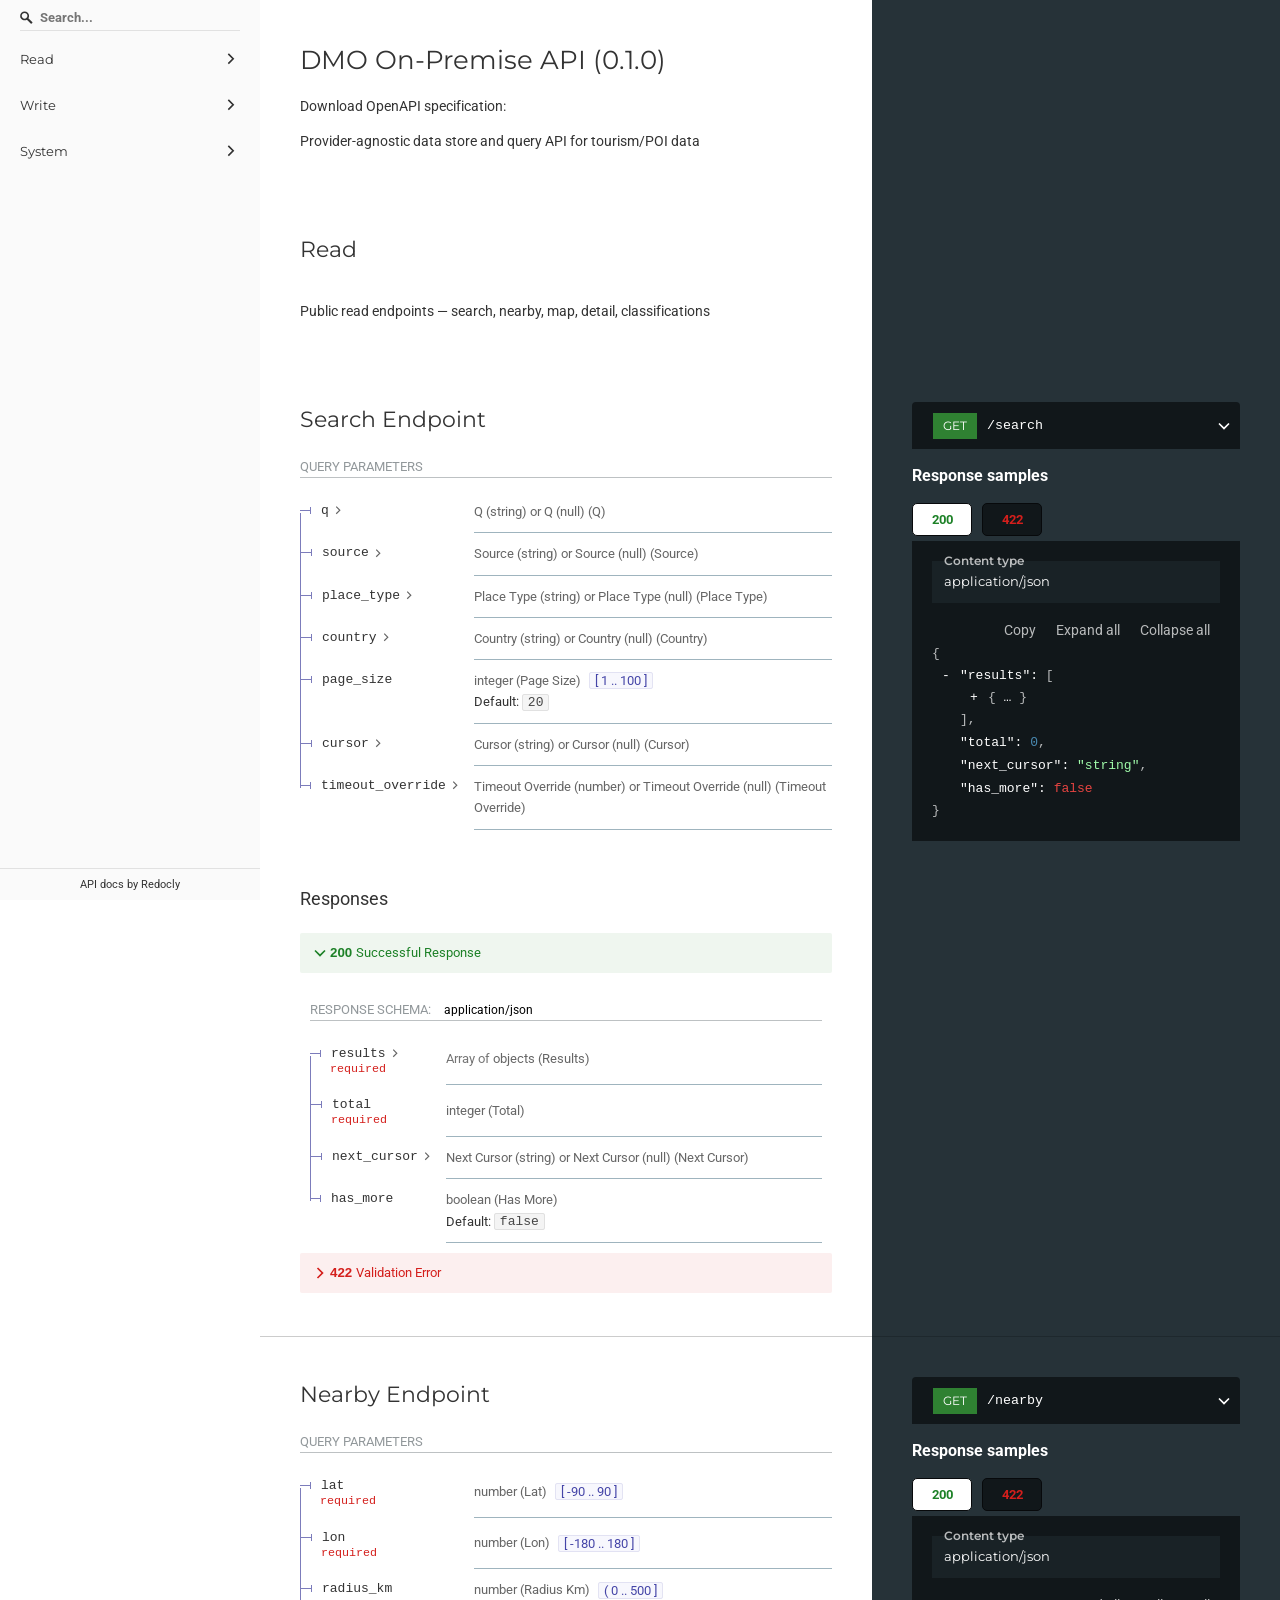
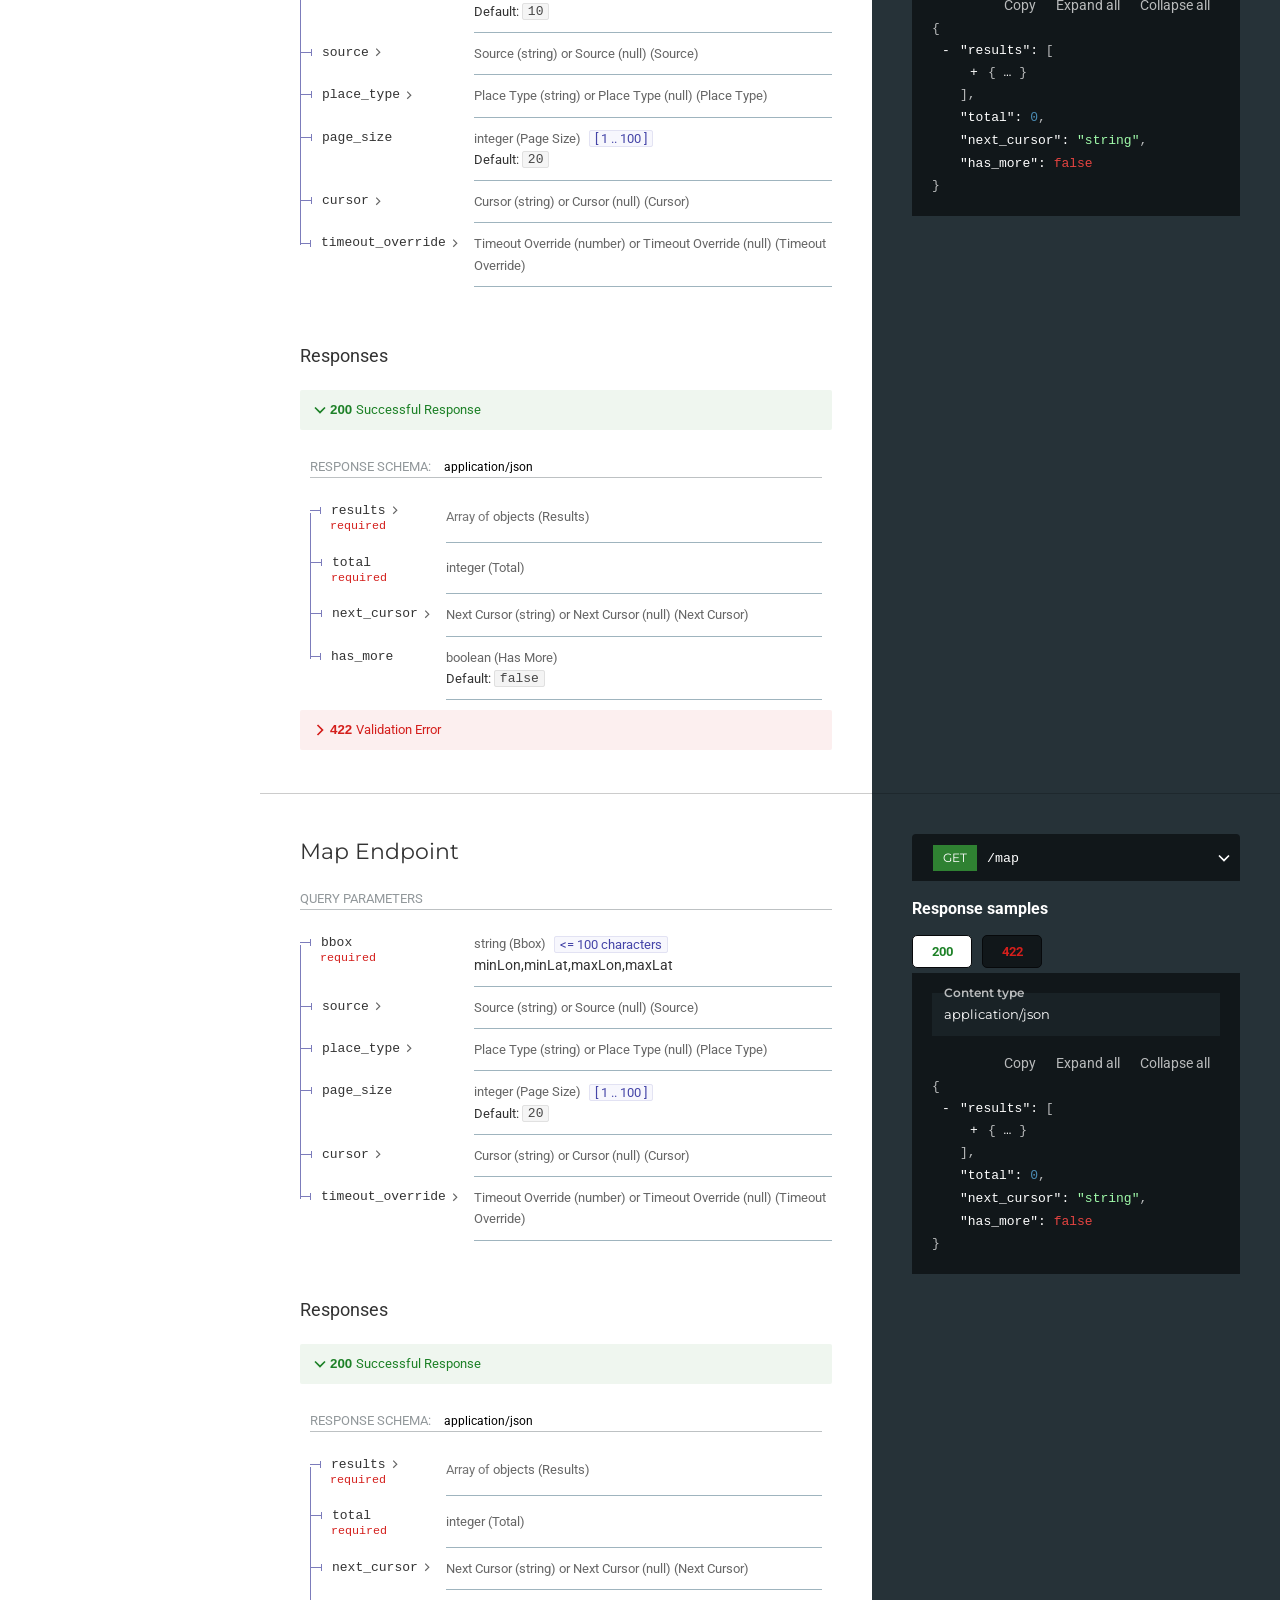
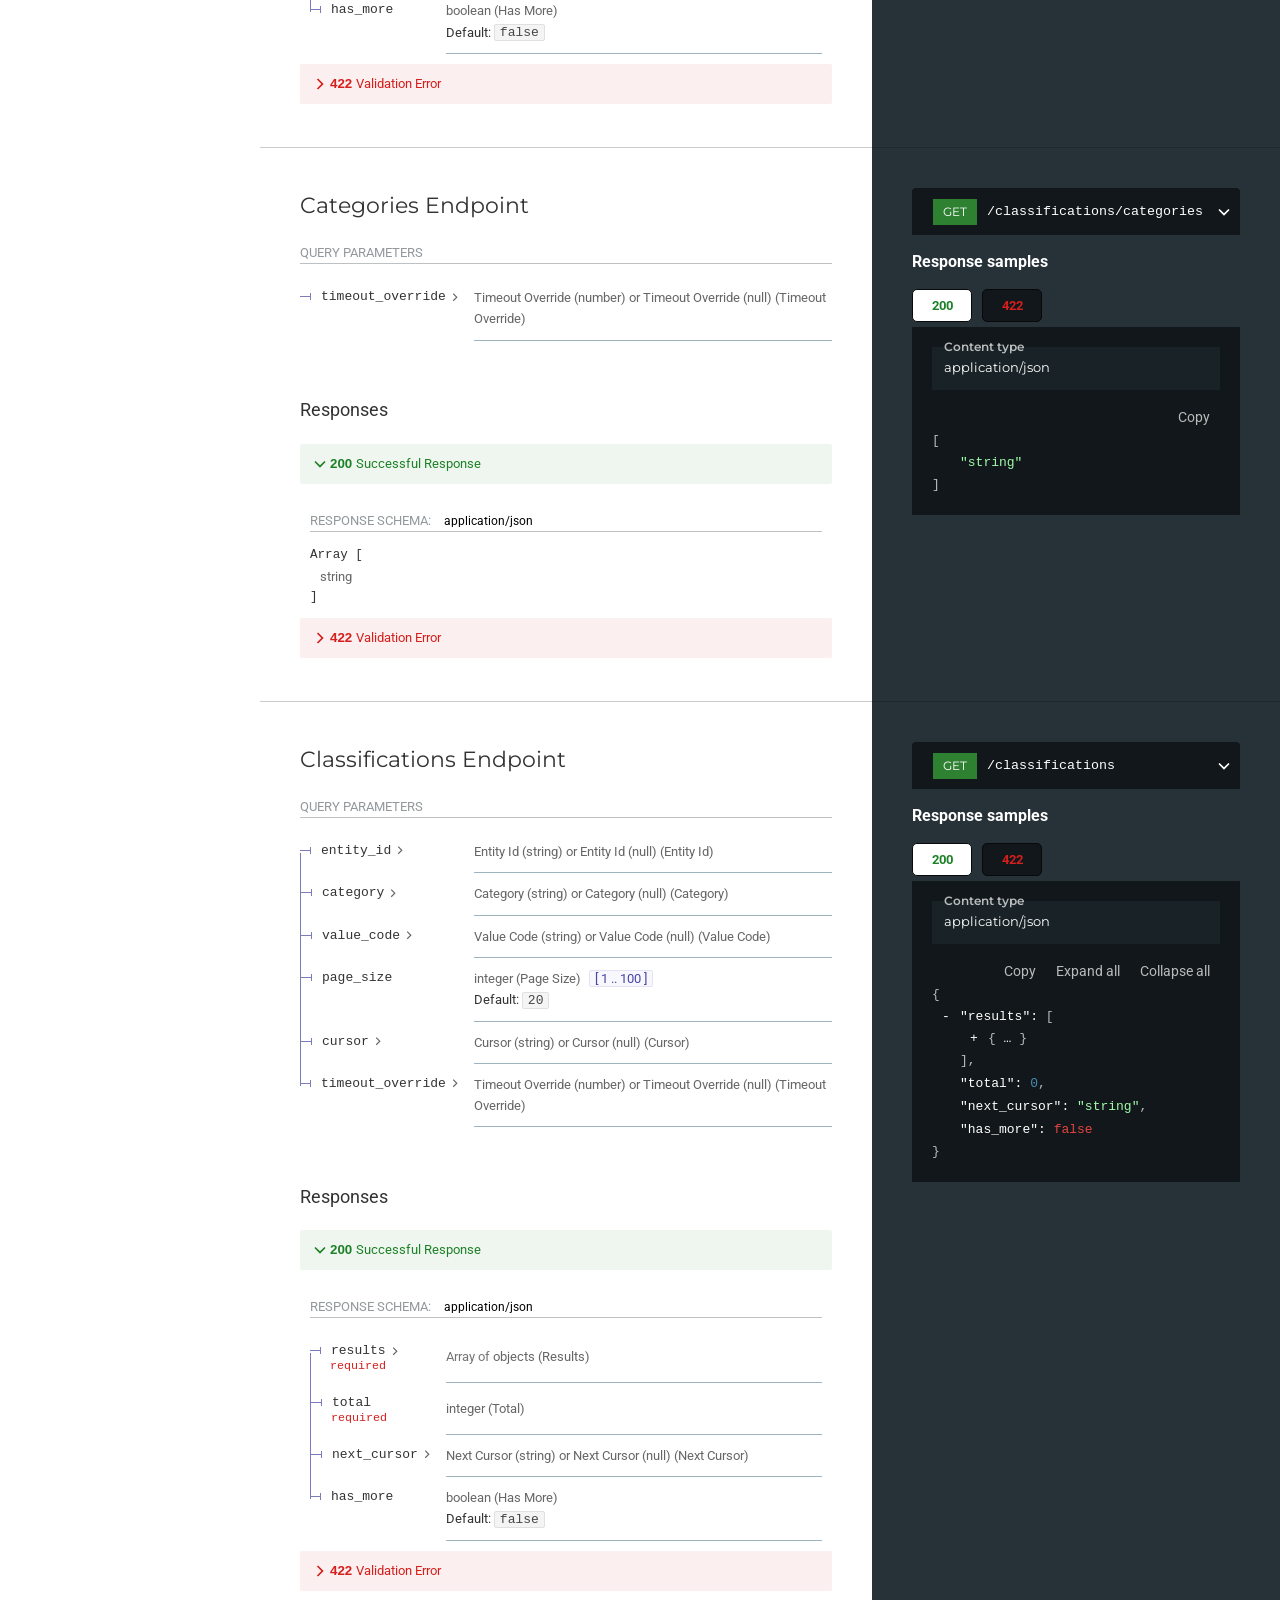
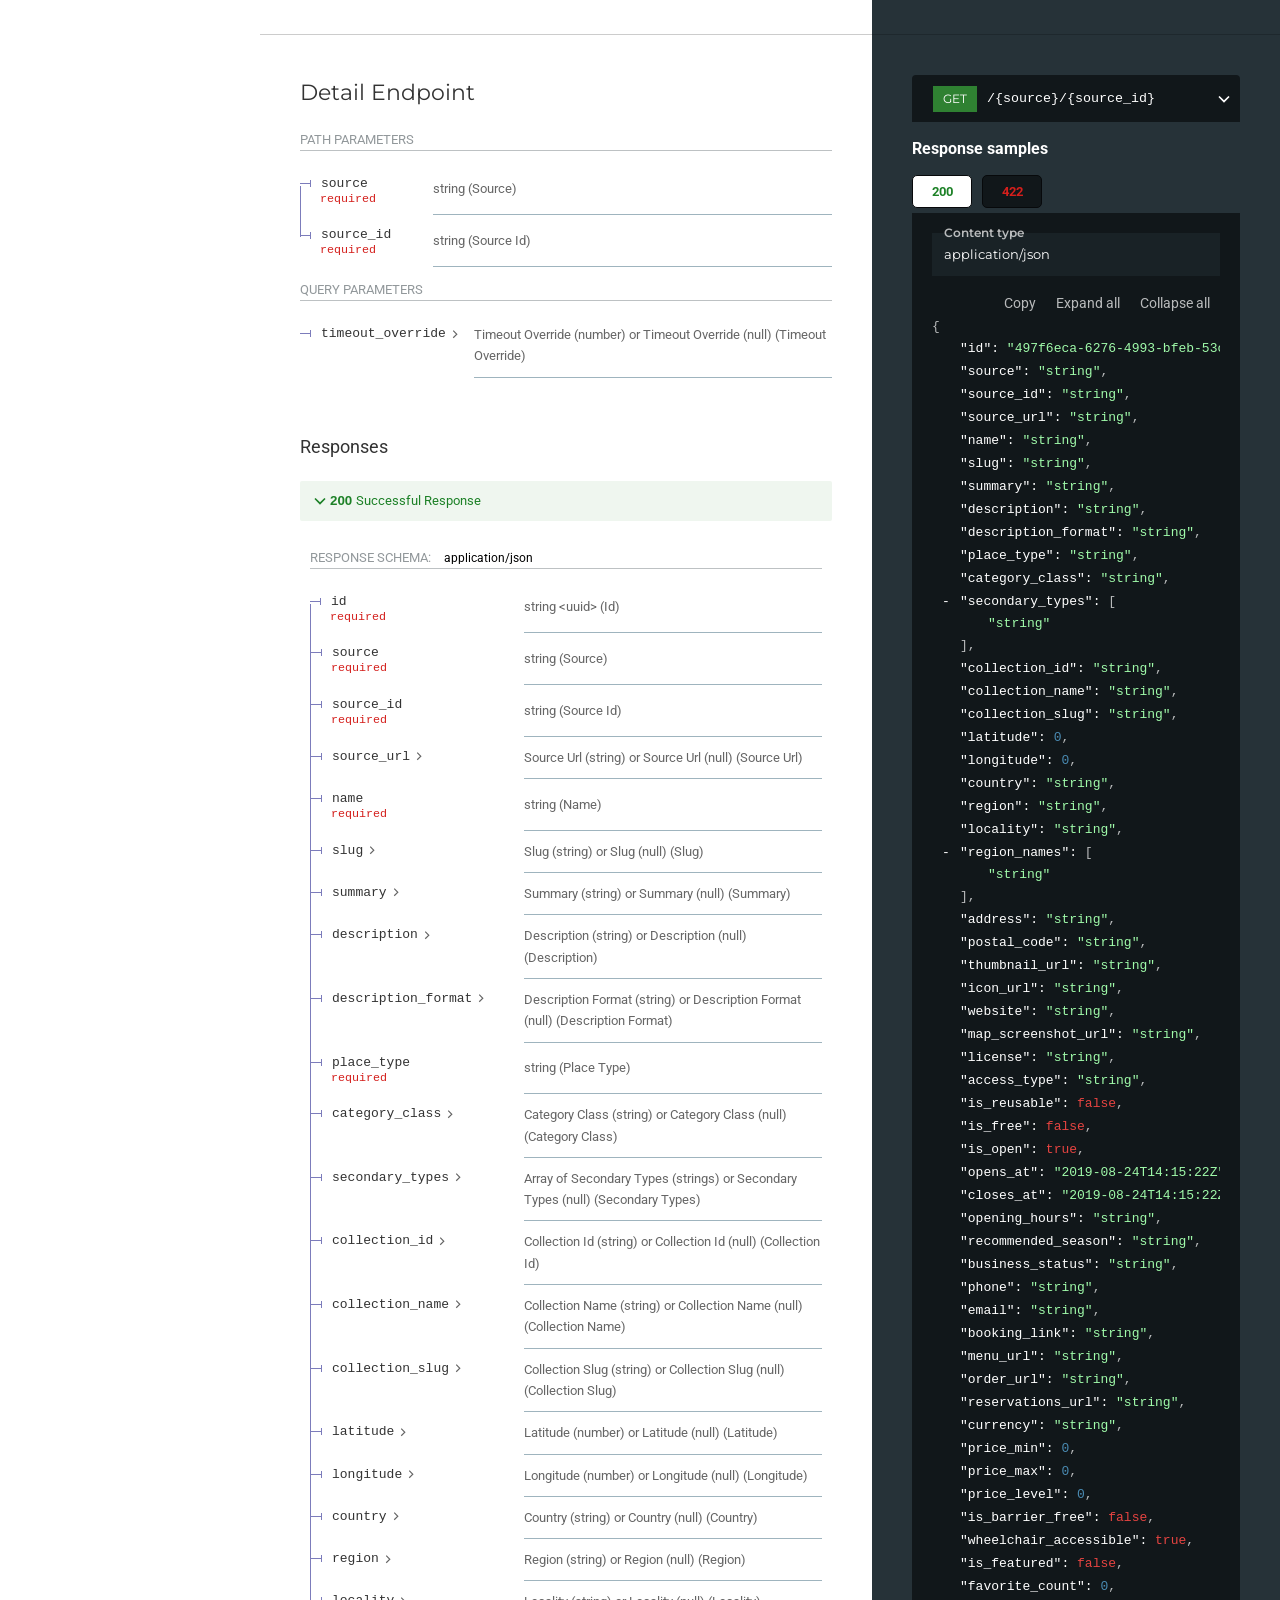
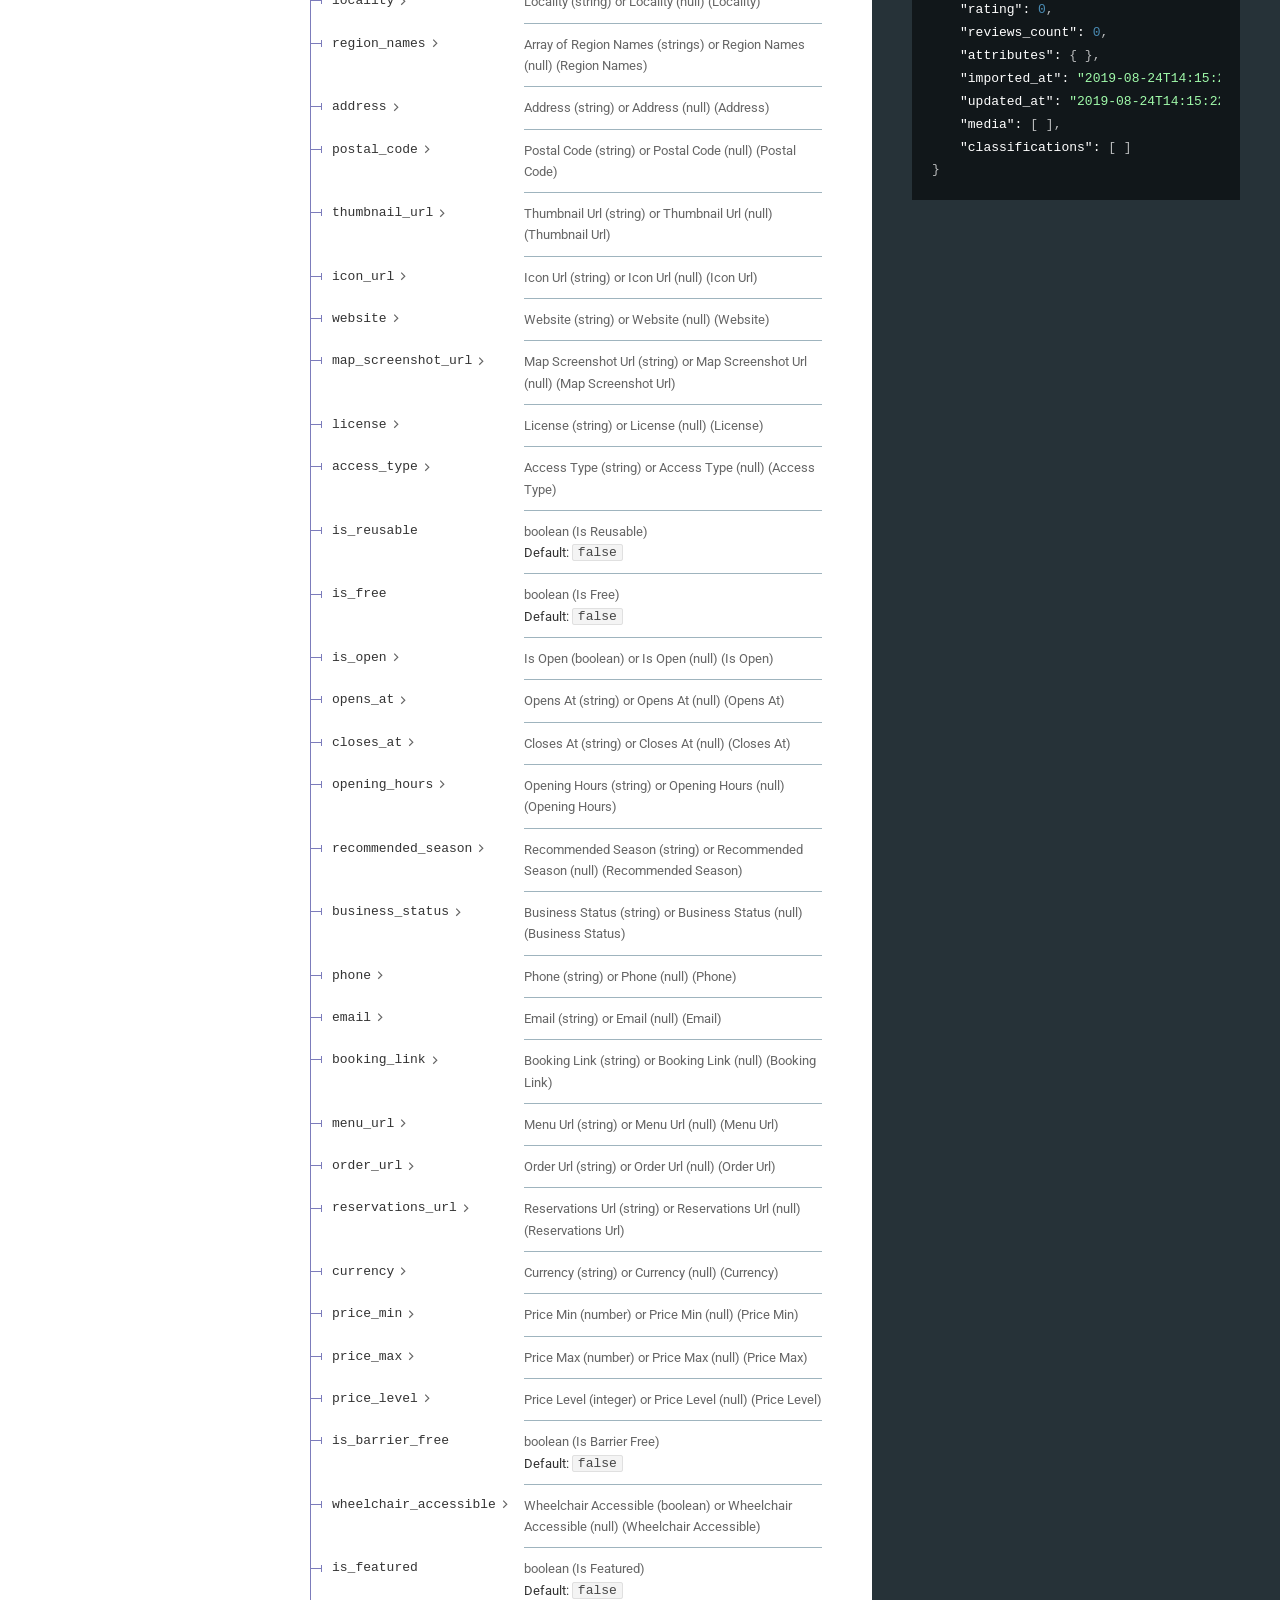
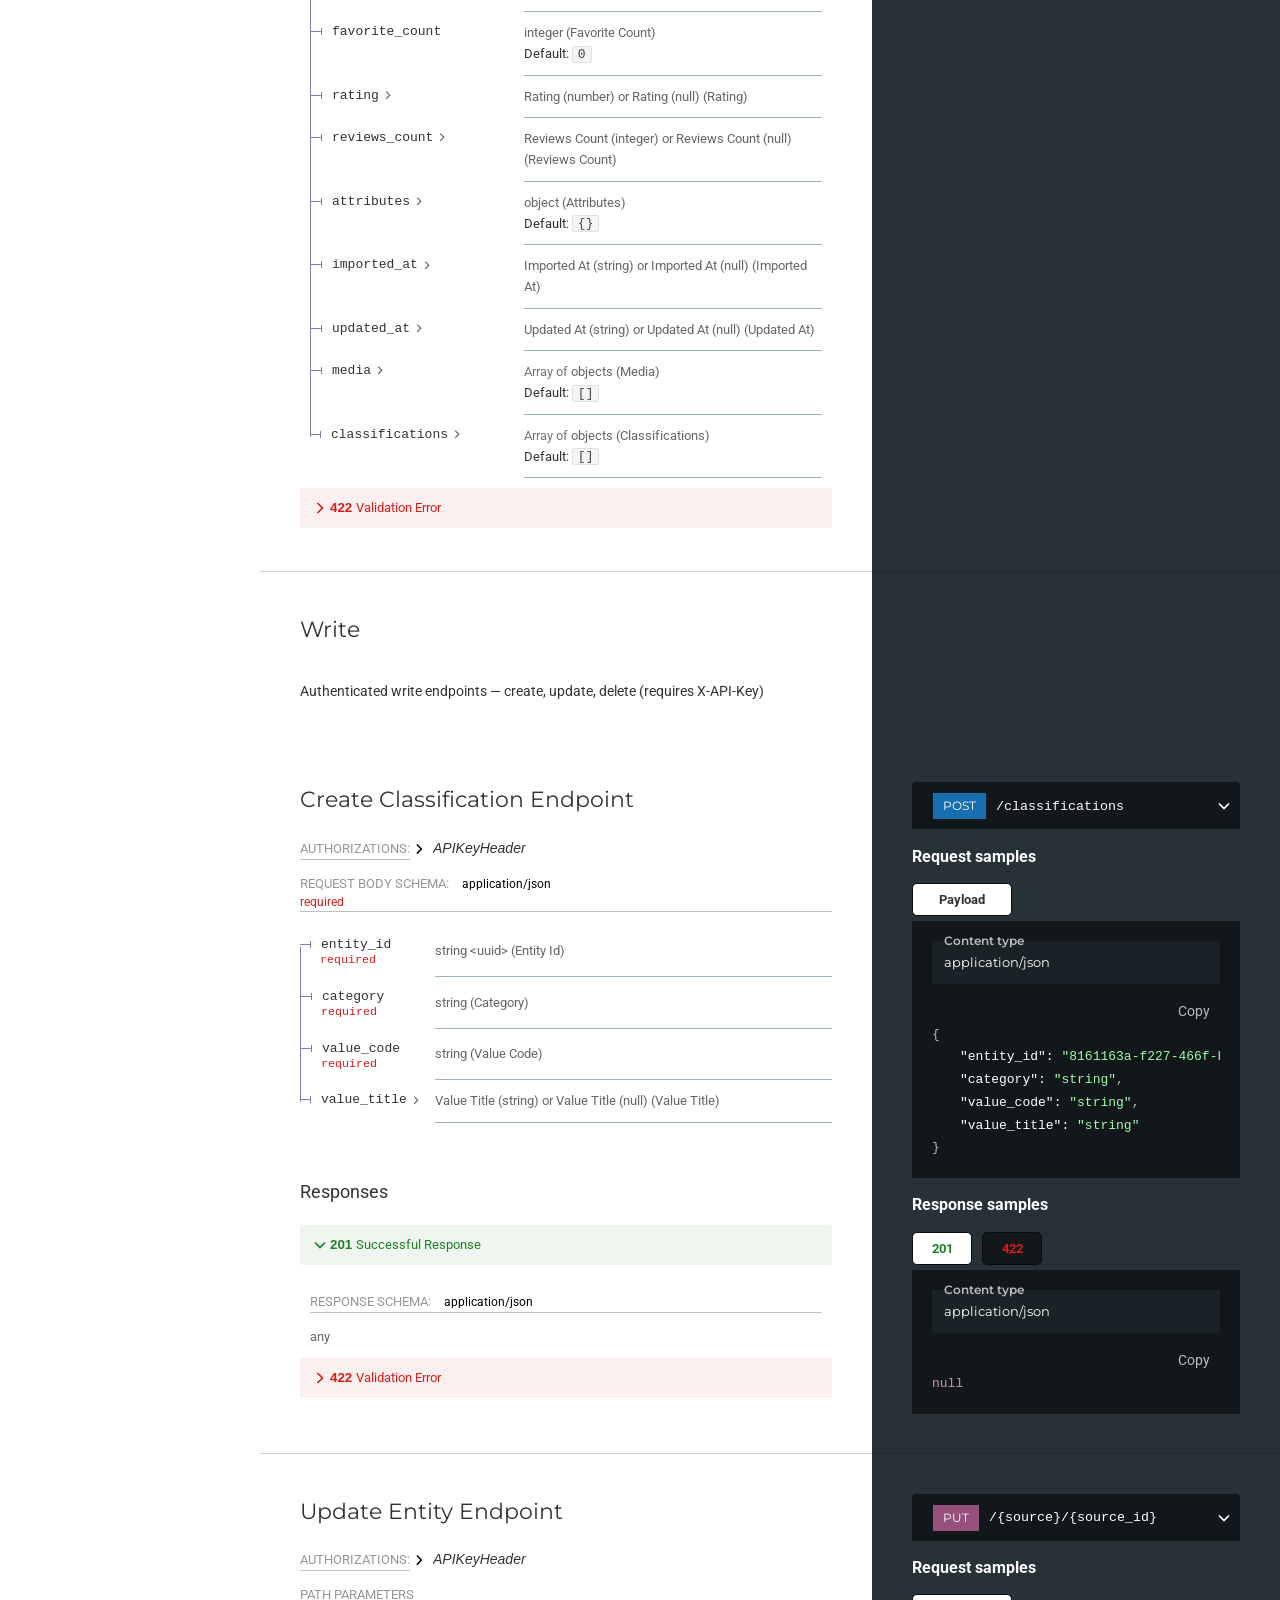
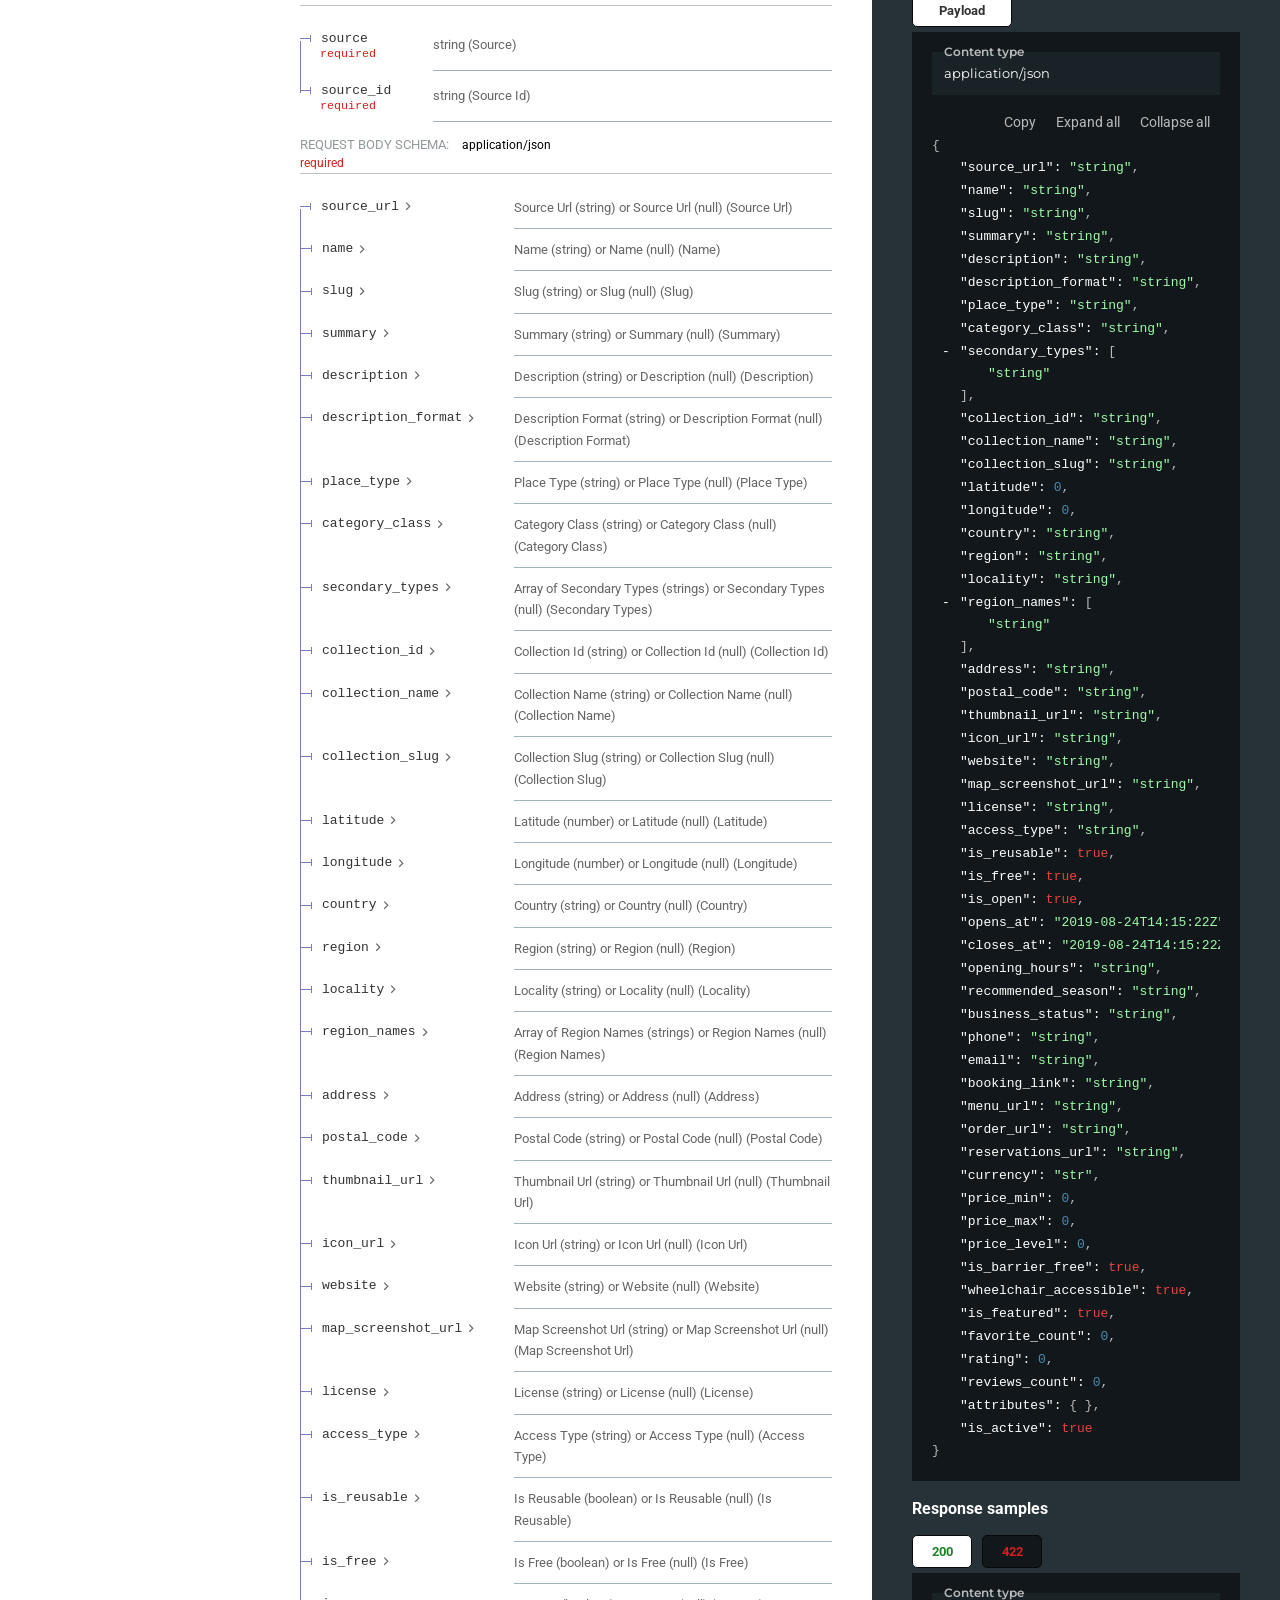
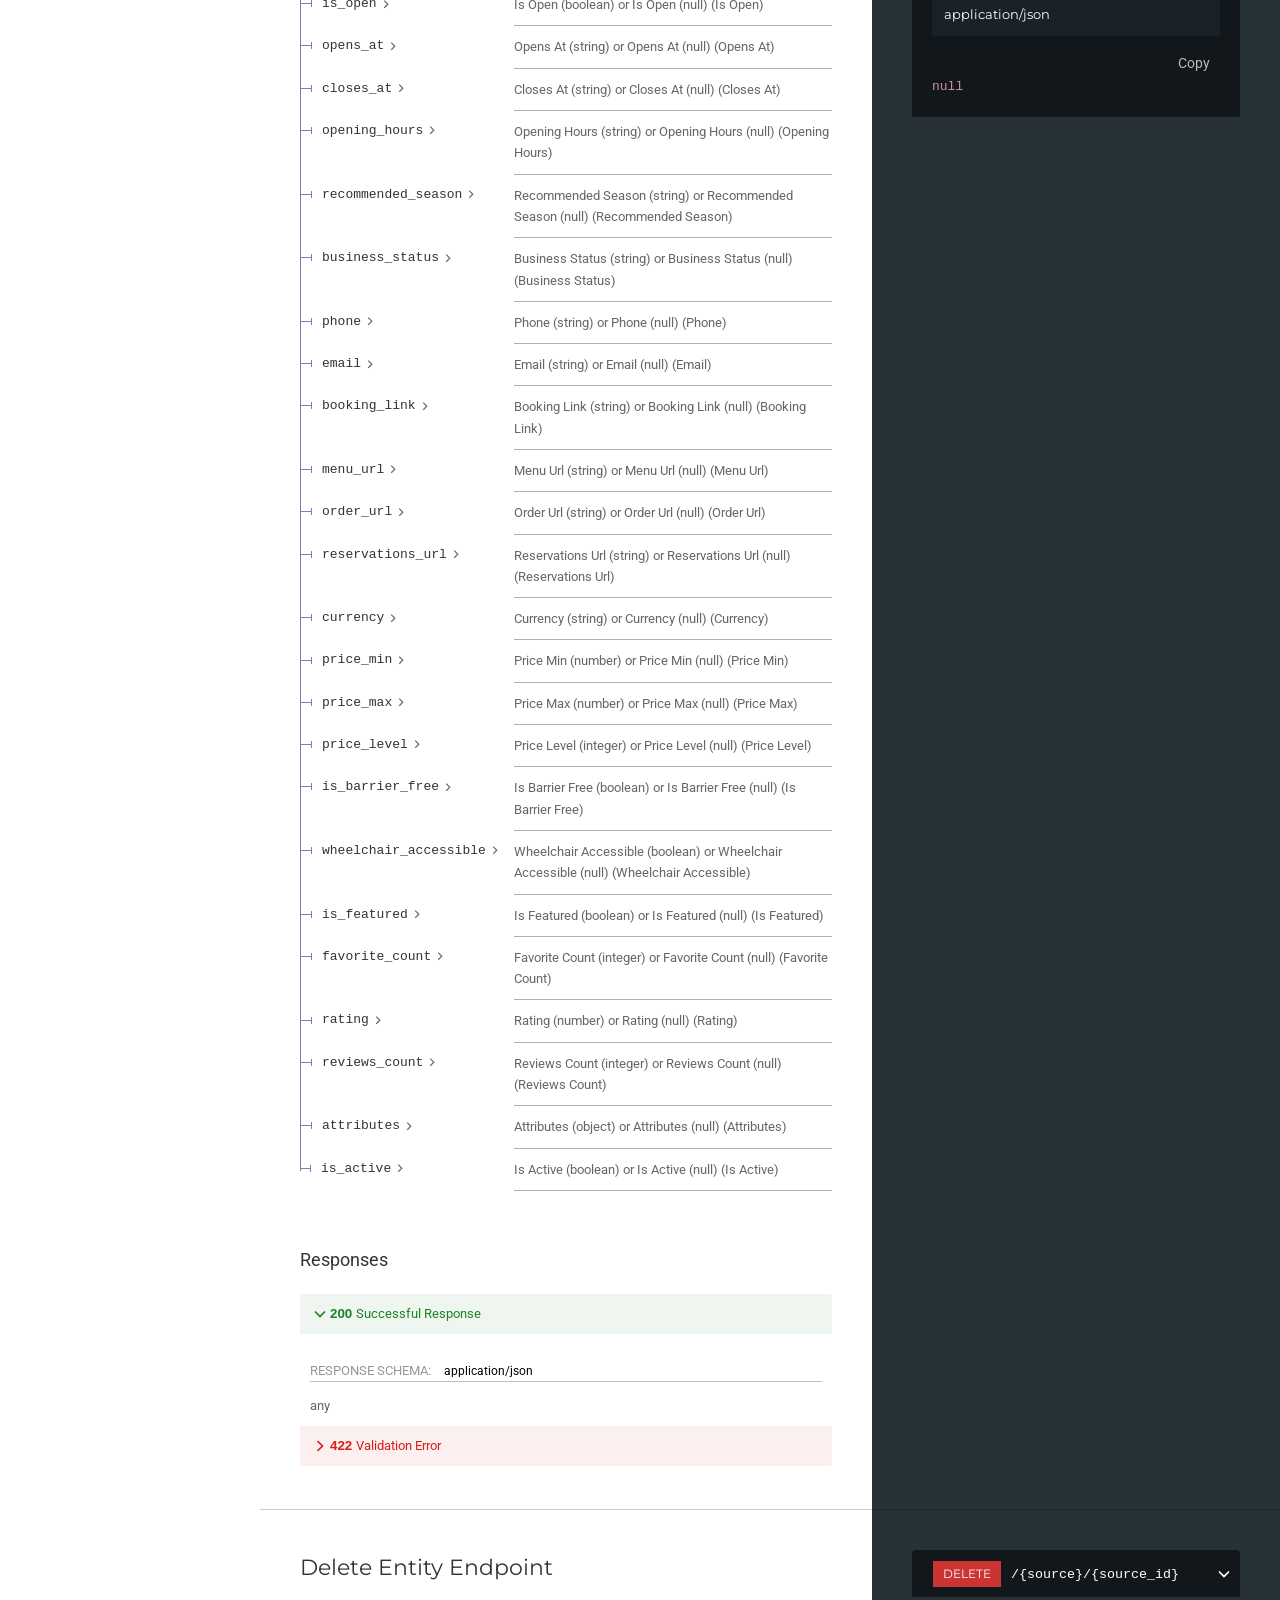
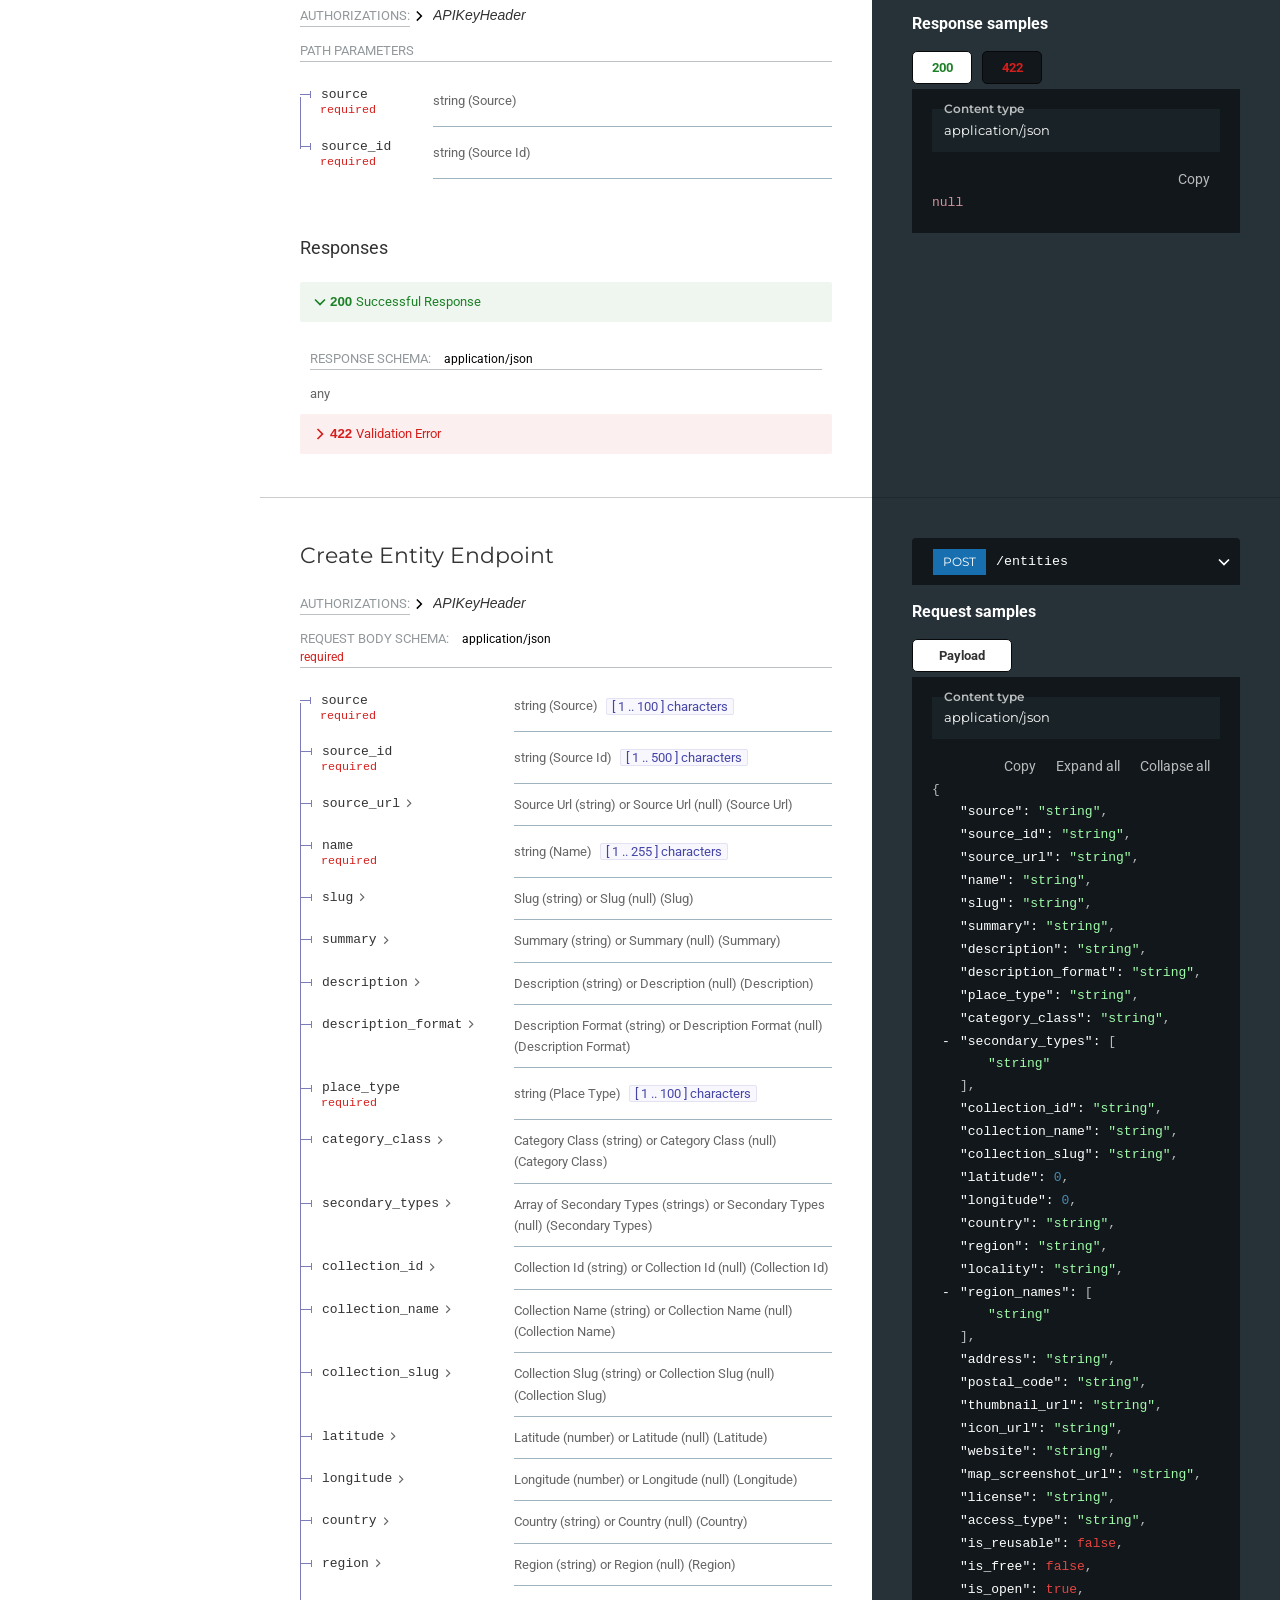
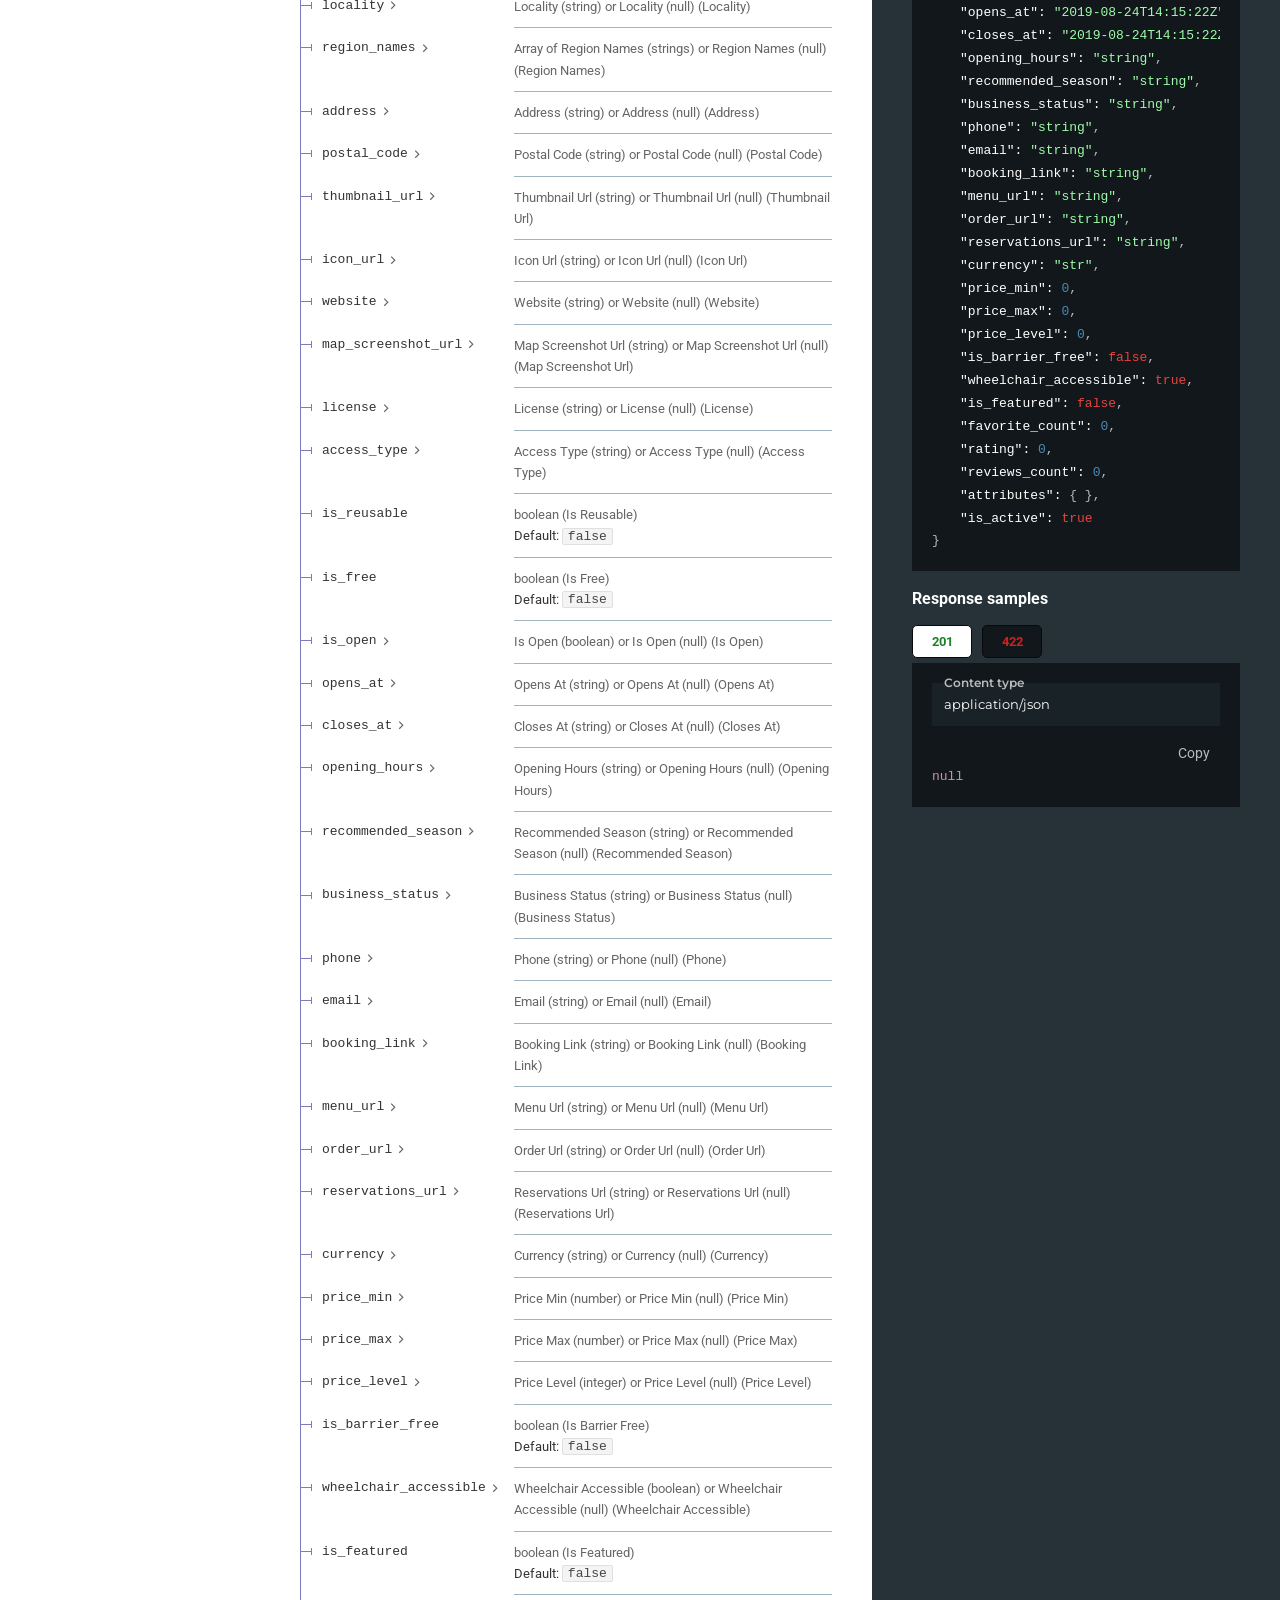
==== commit d64e4877: "docs(openapi): regenerate OpenAPI spec with updated endpoints, tags, and security Changes: - Added A" ====
--- a/docs/index.html
+++ b/docs/index.html
@@ -12,364 +12,398 @@
       margin: 0;
     }
   </style>
-  <script src="https://cdn.redocly.com/redoc/v2.5.1/bundles/redoc.standalone.js"></script><style data-styled="true" data-styled-version="6.1.19">.fqkwbU{width:calc(100% - 40%);padding:0 40px;}/*!sc*/
-@media print,screen and (max-width: 75rem){.fqkwbU{width:100%;padding:40px 40px;}}/*!sc*/
-data-styled.g4[id="sc-ggWZvA"]{content:"fqkwbU,"}/*!sc*/
-.bPmFpz{padding:40px 0;}/*!sc*/
-.bPmFpz:last-child{min-height:calc(100vh + 1px);}/*!sc*/
-.bPmFpz>.bPmFpz:last-child{min-height:initial;}/*!sc*/
-@media print,screen and (max-width: 75rem){.bPmFpz{padding:0;}}/*!sc*/
-.gHrCVQ{padding:40px 0;position:relative;}/*!sc*/
-.gHrCVQ:last-child{min-height:calc(100vh + 1px);}/*!sc*/
-.gHrCVQ>.gHrCVQ:last-child{min-height:initial;}/*!sc*/
-@media print,screen and (max-width: 75rem){.gHrCVQ{padding:0;}}/*!sc*/
-.gHrCVQ:not(:last-of-type):after{position:absolute;bottom:0;width:100%;display:block;content:'';border-bottom:1px solid rgba(0, 0, 0, 0.2);}/*!sc*/
-data-styled.g5[id="sc-dTvVRJ"]{content:"bPmFpz,gHrCVQ,"}/*!sc*/
-.bDYKKx{width:40%;color:#ffffff;background-color:#263238;padding:0 40px;}/*!sc*/
-@media print,screen and (max-width: 75rem){.bDYKKx{width:100%;padding:40px 40px;}}/*!sc*/
-data-styled.g6[id="sc-jwTyAe"]{content:"bDYKKx,"}/*!sc*/
-.FFPsr{background-color:#263238;}/*!sc*/
-data-styled.g7[id="sc-hjsuWn"]{content:"FFPsr,"}/*!sc*/
-.gkiSyE{display:flex;width:100%;padding:0;}/*!sc*/
-@media print,screen and (max-width: 75rem){.gkiSyE{flex-direction:column;}}/*!sc*/
-data-styled.g8[id="sc-jJLAfE"]{content:"gkiSyE,"}/*!sc*/
-.wYHiz{font-family:Montserrat,sans-serif;font-weight:400;font-size:1.85714em;line-height:1.6em;color:#333333;}/*!sc*/
-data-styled.g9[id="sc-hwkwBN"]{content:"wYHiz,"}/*!sc*/
-.iFSqkw{font-family:Montserrat,sans-serif;font-weight:400;font-size:1.57143em;line-height:1.6em;color:#333333;margin:0 0 20px;}/*!sc*/
-data-styled.g10[id="sc-kNOymR"]{content:"iFSqkw,"}/*!sc*/
-.drJHMo{color:#ffffff;}/*!sc*/
-data-styled.g12[id="sc-lgpSej"]{content:"drJHMo,"}/*!sc*/
-.czjApA{border-bottom:1px solid rgba(38, 50, 56, 0.3);margin:1em 0 1em 0;color:rgba(38, 50, 56, 0.5);font-weight:normal;text-transform:uppercase;font-size:0.929em;line-height:20px;}/*!sc*/
-data-styled.g13[id="sc-eqYatC"]{content:"czjApA,"}/*!sc*/
-.fRdsOi{cursor:pointer;margin-left:-20px;padding:0;line-height:1;width:20px;display:inline-block;outline:0;}/*!sc*/
-.fRdsOi:before{content:'';width:15px;height:15px;background-size:contain;background-image:url('[data-uri]');opacity:0.5;visibility:hidden;display:inline-block;vertical-align:middle;}/*!sc*/
-h1:hover>.fRdsOi::before,h2:hover>.fRdsOi::before,.fRdsOi:hover::before{visibility:visible;}/*!sc*/
-data-styled.g14[id="sc-kcLKEh"]{content:"fRdsOi,"}/*!sc*/
-.dOPmTa{height:18px;width:18px;min-width:18px;vertical-align:middle;transition:transform 0.2s ease-out;transform:rotateZ(-90deg);}/*!sc*/
-.hMrBOK{height:1.5em;width:1.5em;min-width:1.5em;vertical-align:middle;float:left;transition:transform 0.2s ease-out;transform:rotateZ(0);}/*!sc*/
-.hMrBOK polygon{fill:#1d8127;}/*!sc*/
-.jKYZgc{height:1.5em;width:1.5em;min-width:1.5em;vertical-align:middle;float:left;transition:transform 0.2s ease-out;transform:rotateZ(-90deg);}/*!sc*/
-.jKYZgc polygon{fill:#d41f1c;}/*!sc*/
-.iuNpUs{height:20px;width:20px;min-width:20px;vertical-align:middle;float:right;transition:transform 0.2s ease-out;transform:rotateZ(0);}/*!sc*/
-.iuNpUs polygon{fill:white;}/*!sc*/
-data-styled.g15[id="sc-dntSTA"]{content:"dOPmTa,hMrBOK,jKYZgc,iuNpUs,"}/*!sc*/
-.gdmNWp{border-left:1px solid #7c7cbb;box-sizing:border-box;position:relative;padding:10px 10px 10px 0;}/*!sc*/
-@media screen and (max-width: 50rem){.gdmNWp{display:block;overflow:hidden;}}/*!sc*/
-tr:first-of-type>.gdmNWp,tr.last>.gdmNWp{border-left-width:0;background-position:top left;background-repeat:no-repeat;background-size:1px 100%;}/*!sc*/
-tr:first-of-type>.gdmNWp{background-image:linear-gradient(
+  <script src="https://cdn.redocly.com/redoc/v2.5.3/bundles/redoc.standalone.js"></script><style data-styled="true" data-styled-version="6.4.2">.kktglN{width:calc(100% - 40%);padding:0 40px;}/*!sc*/
+@media print,screen and (max-width: 75rem){.kktglN{width:100%;padding:40px 40px;}}/*!sc*/
+.kmAAAV{width:calc(100% - 40%);padding:0 40px;}/*!sc*/
+@media print,screen and (max-width: 75rem){.kmAAAV{width:100%;padding:0px 40px;}}/*!sc*/
+data-styled.g5[id="sc-hKVpXn"]{content:"kktglN,kmAAAV,"}/*!sc*/
+.jleRXN{padding:40px 0;}/*!sc*/
+.jleRXN:last-child{min-height:calc(100vh + 1px);}/*!sc*/
+.jleRXN>.jleRXN:last-child{min-height:initial;}/*!sc*/
+@media print,screen and (max-width: 75rem){.jleRXN{padding:0;}}/*!sc*/
+.grDwca{padding:40px 0;position:relative;}/*!sc*/
+.grDwca:last-child{min-height:calc(100vh + 1px);}/*!sc*/
+.grDwca>.grDwca:last-child{min-height:initial;}/*!sc*/
+@media print,screen and (max-width: 75rem){.grDwca{padding:0;}}/*!sc*/
+.grDwca:not(:last-of-type):after{position:absolute;bottom:0;width:100%;display:block;content:'';border-bottom:1px solid rgba(0, 0, 0, 0.2);}/*!sc*/
+data-styled.g6[id="sc-eCQgVK"]{content:"jleRXN,grDwca,"}/*!sc*/
+.fpMlmc{width:40%;color:#ffffff;background-color:#263238;padding:0 40px;}/*!sc*/
+@media print,screen and (max-width: 75rem){.fpMlmc{width:100%;padding:40px 40px;}}/*!sc*/
+data-styled.g7[id="sc-jSppWd"]{content:"fpMlmc,"}/*!sc*/
+.bdQQyo{background-color:#263238;}/*!sc*/
+data-styled.g8[id="sc-gKkgUA"]{content:"bdQQyo,"}/*!sc*/
+.lhRBUS{display:flex;width:100%;padding:0;}/*!sc*/
+@media print,screen and (max-width: 75rem){.lhRBUS{flex-direction:column;}}/*!sc*/
+data-styled.g9[id="sc-iCECmn"]{content:"lhRBUS,"}/*!sc*/
+.eRMVDe{font-family:Montserrat,sans-serif;font-weight:400;font-size:1.85714em;line-height:1.6em;color:#333333;}/*!sc*/
+data-styled.g10[id="sc-fuztkK"]{content:"eRMVDe,"}/*!sc*/
+.MOVBZ{font-family:Montserrat,sans-serif;font-weight:400;font-size:1.57143em;line-height:1.6em;color:#333333;margin:0 0 20px;}/*!sc*/
+data-styled.g11[id="sc-qdQOe"]{content:"MOVBZ,"}/*!sc*/
+.iamDfj{color:#ffffff;}/*!sc*/
+data-styled.g13[id="sc-kEbgWM"]{content:"iamDfj,"}/*!sc*/
+.kcvrhp{border-bottom:1px solid rgba(38, 50, 56, 0.3);margin:1em 0 1em 0;color:rgba(38, 50, 56, 0.5);font-weight:normal;text-transform:uppercase;font-size:0.929em;line-height:20px;}/*!sc*/
+data-styled.g14[id="sc-iqkkDd"]{content:"kcvrhp,"}/*!sc*/
+.jmoZom{cursor:pointer;margin-left:-20px;padding:0;line-height:1;width:20px;display:inline-block;outline:0;}/*!sc*/
+.jmoZom:before{content:'';width:15px;height:15px;background-size:contain;background-image:url('[data-uri]');opacity:0.5;visibility:hidden;display:inline-block;vertical-align:middle;}/*!sc*/
+h1:hover>.jmoZom::before,h2:hover>.jmoZom::before,.jmoZom:hover::before{visibility:visible;}/*!sc*/
+data-styled.g15[id="sc-crPgjm"]{content:"jmoZom,"}/*!sc*/
+.kdgFPv{height:18px;width:18px;min-width:18px;vertical-align:middle;float:right;transition:transform 0.2s ease-out;transform:rotateZ(-90deg);}/*!sc*/
+.kecbEr{height:18px;width:18px;min-width:18px;vertical-align:middle;transition:transform 0.2s ease-out;transform:rotateZ(-90deg);}/*!sc*/
+.cGgvrL{height:1.5em;width:1.5em;min-width:1.5em;vertical-align:middle;float:left;transition:transform 0.2s ease-out;transform:rotateZ(0);}/*!sc*/
+.cGgvrL polygon{fill:#1d8127;}/*!sc*/
+.hJoFRR{height:1.5em;width:1.5em;min-width:1.5em;vertical-align:middle;float:left;transition:transform 0.2s ease-out;transform:rotateZ(-90deg);}/*!sc*/
+.hJoFRR polygon{fill:#d41f1c;}/*!sc*/
+.bQKUih{height:20px;width:20px;min-width:20px;vertical-align:middle;float:right;transition:transform 0.2s ease-out;transform:rotateZ(0);}/*!sc*/
+.bQKUih polygon{fill:white;}/*!sc*/
+.bEEWJa{height:1.3em;width:1.3em;min-width:1.3em;vertical-align:middle;transition:transform 0.2s ease-out;transform:rotateZ(-90deg);}/*!sc*/
+data-styled.g16[id="sc-dYjPD"]{content:"kdgFPv,kecbEr,cGgvrL,hJoFRR,bQKUih,bEEWJa,"}/*!sc*/
+.jFNAwF{border-left:1px solid #7c7cbb;box-sizing:border-box;position:relative;padding:10px 10px 10px 0;}/*!sc*/
+@media screen and (max-width: 50rem){.jFNAwF{display:block;overflow:hidden;}}/*!sc*/
+tr:first-of-type>.jFNAwF,tr.last>.jFNAwF{border-left-width:0;background-position:top left;background-repeat:no-repeat;background-size:1px 100%;}/*!sc*/
+tr:first-of-type>.jFNAwF{background-image:linear-gradient(
       to bottom,
       transparent 0%,
       transparent 22px,
       #7c7cbb 22px,
       #7c7cbb 100%
     );}/*!sc*/
-tr.last>.gdmNWp{background-image:linear-gradient(
+tr.last>.jFNAwF{background-image:linear-gradient(
       to bottom,
       #7c7cbb 0%,
       #7c7cbb 22px,
       transparent 22px,
       transparent 100%
     );}/*!sc*/
-tr.last+tr>.gdmNWp{border-left-color:transparent;}/*!sc*/
-tr.last:first-child>.gdmNWp{background:none;border-left-color:transparent;}/*!sc*/
-data-styled.g18[id="sc-kCuUfV"]{content:"gdmNWp,"}/*!sc*/
-.dFOJWJ{vertical-align:top;line-height:20px;white-space:nowrap;font-size:13px;font-family:Courier,monospace;}/*!sc*/
-.dFOJWJ.deprecated{text-decoration:line-through;color:#707070;}/*!sc*/
-data-styled.g20[id="sc-fbQrwq"]{content:"dFOJWJ,"}/*!sc*/
-.ixGaBD{border-bottom:1px solid #9fb4be;padding:10px 0;width:75%;box-sizing:border-box;}/*!sc*/
-tr.expanded .ixGaBD{border-bottom:none;}/*!sc*/
-@media screen and (max-width: 50rem){.ixGaBD{padding:0 20px;border-bottom:none;border-left:1px solid #7c7cbb;}tr.last>.ixGaBD{border-left:none;}}/*!sc*/
-data-styled.g21[id="sc-gGKoUb"]{content:"ixGaBD,"}/*!sc*/
-.cteAyA{color:#7c7cbb;font-family:Courier,monospace;margin-right:10px;}/*!sc*/
-.cteAyA::before{content:'';display:inline-block;vertical-align:middle;width:10px;height:1px;background:#7c7cbb;}/*!sc*/
-.cteAyA::after{content:'';display:inline-block;vertical-align:middle;width:1px;background:#7c7cbb;height:7px;}/*!sc*/
-data-styled.g22[id="sc-hwddKA"]{content:"cteAyA,"}/*!sc*/
-.icJLQx{border-collapse:separate;border-radius:3px;font-size:14px;border-spacing:0;width:100%;}/*!sc*/
-.icJLQx >tr{vertical-align:middle;}/*!sc*/
-@media screen and (max-width: 50rem){.icJLQx{display:block;}.icJLQx >tr,.icJLQx >tbody>tr{display:block;}}/*!sc*/
-@media screen and (max-width: 50rem) and (-ms-high-contrast:none){.icJLQx td{float:left;width:100%;}}/*!sc*/
-.icJLQx .sc-jaXbil,.icJLQx .sc-jaXbil .sc-jaXbil .sc-jaXbil,.icJLQx .sc-jaXbil .sc-jaXbil .sc-jaXbil .sc-jaXbil .sc-jaXbil{margin:1em;margin-right:0;background:#fafafa;}/*!sc*/
-.icJLQx .sc-jaXbil .sc-jaXbil,.icJLQx .sc-jaXbil .sc-jaXbil .sc-jaXbil .sc-jaXbil,.icJLQx .sc-jaXbil .sc-jaXbil .sc-jaXbil .sc-jaXbil .sc-jaXbil .sc-jaXbil{background:#ffffff;}/*!sc*/
-data-styled.g24[id="sc-eqNDNG"]{content:"icJLQx,"}/*!sc*/
-.jZLLYJ{font-size:0.9em;font-family:Courier,monospace;}/*!sc*/
-.jZLLYJ::after{content:' [';}/*!sc*/
-data-styled.g28[id="sc-eQwNpu"]{content:"jZLLYJ,"}/*!sc*/
-.cpmyrI{font-size:0.9em;font-family:Courier,monospace;}/*!sc*/
-.cpmyrI::after{content:']';}/*!sc*/
-data-styled.g29[id="sc-gvqKNf"]{content:"cpmyrI,"}/*!sc*/
-.fyxuKi >ul{list-style:none;padding:0;margin:0;margin:0 -5px;}/*!sc*/
-.fyxuKi >ul >li{padding:5px 10px;display:inline-block;background-color:#11171a;border-bottom:1px solid rgba(0, 0, 0, 0.5);cursor:pointer;text-align:center;outline:none;color:#ccc;margin:0 5px 5px 5px;border:1px solid #07090b;border-radius:5px;min-width:60px;font-size:0.9em;font-weight:bold;}/*!sc*/
-.fyxuKi >ul >li.react-tabs__tab--selected{color:#333333;background:#ffffff;}/*!sc*/
-.fyxuKi >ul >li.react-tabs__tab--selected:focus{outline:auto;}/*!sc*/
-.fyxuKi >ul >li:only-child{flex:none;min-width:100px;}/*!sc*/
-.fyxuKi >ul >li.tab-success{color:#1d8127;}/*!sc*/
-.fyxuKi >ul >li.tab-redirect{color:#ffa500;}/*!sc*/
-.fyxuKi >ul >li.tab-info{color:#87ceeb;}/*!sc*/
-.fyxuKi >ul >li.tab-error{color:#d41f1c;}/*!sc*/
-.fyxuKi >.react-tabs__tab-panel{background:#11171a;}/*!sc*/
-.fyxuKi >.react-tabs__tab-panel>div,.fyxuKi >.react-tabs__tab-panel>pre{padding:20px;margin:0;}/*!sc*/
-.fyxuKi >.react-tabs__tab-panel>div>pre{padding:0;}/*!sc*/
-data-styled.g30[id="sc-cOpnSz"]{content:"fyxuKi,"}/*!sc*/
-.kIppRw code[class*='language-'],.kIppRw pre[class*='language-']{text-shadow:0 -0.1em 0.2em black;text-align:left;white-space:pre;word-spacing:normal;word-break:normal;word-wrap:normal;line-height:1.5;-moz-tab-size:4;-o-tab-size:4;tab-size:4;-webkit-hyphens:none;-moz-hyphens:none;-ms-hyphens:none;hyphens:none;}/*!sc*/
-@media print{.kIppRw code[class*='language-'],.kIppRw pre[class*='language-']{text-shadow:none;}}/*!sc*/
-.kIppRw pre[class*='language-']{padding:1em;margin:0.5em 0;overflow:auto;}/*!sc*/
-.kIppRw .token.comment,.kIppRw .token.prolog,.kIppRw .token.doctype,.kIppRw .token.cdata{color:hsl(30, 20%, 50%);}/*!sc*/
-.kIppRw .token.punctuation{opacity:0.7;}/*!sc*/
-.kIppRw .namespace{opacity:0.7;}/*!sc*/
-.kIppRw .token.property,.kIppRw .token.tag,.kIppRw .token.number,.kIppRw .token.constant,.kIppRw .token.symbol{color:#4a8bb3;}/*!sc*/
-.kIppRw .token.boolean{color:#e64441;}/*!sc*/
-.kIppRw .token.selector,.kIppRw .token.attr-name,.kIppRw .token.string,.kIppRw .token.char,.kIppRw .token.builtin,.kIppRw .token.inserted{color:#a0fbaa;}/*!sc*/
-.kIppRw .token.selector+a,.kIppRw .token.attr-name+a,.kIppRw .token.string+a,.kIppRw .token.char+a,.kIppRw .token.builtin+a,.kIppRw .token.inserted+a,.kIppRw .token.selector+a:visited,.kIppRw .token.attr-name+a:visited,.kIppRw .token.string+a:visited,.kIppRw .token.char+a:visited,.kIppRw .token.builtin+a:visited,.kIppRw .token.inserted+a:visited{color:#4ed2ba;text-decoration:underline;}/*!sc*/
-.kIppRw .token.property.string{color:white;}/*!sc*/
-.kIppRw .token.operator,.kIppRw .token.entity,.kIppRw .token.url,.kIppRw .token.variable{color:hsl(40, 90%, 60%);}/*!sc*/
-.kIppRw .token.atrule,.kIppRw .token.attr-value,.kIppRw .token.keyword{color:hsl(350, 40%, 70%);}/*!sc*/
-.kIppRw .token.regex,.kIppRw .token.important{color:#e90;}/*!sc*/
-.kIppRw .token.important,.kIppRw .token.bold{font-weight:bold;}/*!sc*/
-.kIppRw .token.italic{font-style:italic;}/*!sc*/
-.kIppRw .token.entity{cursor:help;}/*!sc*/
-.kIppRw .token.deleted{color:red;}/*!sc*/
-data-styled.g32[id="sc-eVqvcJ"]{content:"kIppRw,"}/*!sc*/
-.bBWkcI{opacity:0.7;transition:opacity 0.3s ease;text-align:right;}/*!sc*/
-.bBWkcI:focus-within{opacity:1;}/*!sc*/
-.bBWkcI >button{background-color:transparent;border:0;color:inherit;padding:2px 10px;font-family:Roboto,sans-serif;font-size:14px;line-height:1.5em;cursor:pointer;outline:0;}/*!sc*/
-.bBWkcI >button :hover,.bBWkcI >button :focus{background:rgba(255, 255, 255, 0.1);}/*!sc*/
-data-styled.g33[id="sc-bbbBoY"]{content:"bBWkcI,"}/*!sc*/
-.ghzOpX{position:relative;}/*!sc*/
-data-styled.g37[id="sc-eknHtZ"]{content:"ghzOpX,"}/*!sc*/
-.cFlAeY{margin-left:10px;text-transform:none;font-size:0.929em;color:black;}/*!sc*/
-data-styled.g41[id="sc-dNFkOE"]{content:"cFlAeY,"}/*!sc*/
-.kbZred{font-family:Roboto,sans-serif;font-weight:400;line-height:1.5em;}/*!sc*/
-.kbZred p:last-child{margin-bottom:0;}/*!sc*/
-.kbZred h1{font-family:Montserrat,sans-serif;font-weight:400;font-size:1.85714em;line-height:1.6em;color:#32329f;margin-top:0;}/*!sc*/
-.kbZred h2{font-family:Montserrat,sans-serif;font-weight:400;font-size:1.57143em;line-height:1.6em;color:#333333;}/*!sc*/
-.kbZred code{color:#e53935;background-color:rgba(38, 50, 56, 0.05);font-family:Courier,monospace;border-radius:2px;border:1px solid rgba(38, 50, 56, 0.1);padding:0 5px;font-size:13px;font-weight:400;word-break:break-word;}/*!sc*/
-.kbZred pre{font-family:Courier,monospace;white-space:pre;background-color:#11171a;color:white;padding:20px;overflow-x:auto;line-height:normal;border-radius:0;border:1px solid rgba(38, 50, 56, 0.1);}/*!sc*/
-.kbZred pre code{background-color:transparent;color:white;padding:0;}/*!sc*/
-.kbZred pre code:before,.kbZred pre code:after{content:none;}/*!sc*/
-.kbZred blockquote{margin:0;margin-bottom:1em;padding:0 15px;color:#777;border-left:4px solid #ddd;}/*!sc*/
-.kbZred img{max-width:100%;box-sizing:content-box;}/*!sc*/
-.kbZred ul,.kbZred ol{padding-left:2em;margin:0;margin-bottom:1em;}/*!sc*/
-.kbZred ul ul,.kbZred ol ul,.kbZred ul ol,.kbZred ol ol{margin-bottom:0;margin-top:0;}/*!sc*/
-.kbZred table{display:block;width:100%;overflow:auto;word-break:normal;word-break:keep-all;border-collapse:collapse;border-spacing:0;margin-top:1.5em;margin-bottom:1.5em;}/*!sc*/
-.kbZred table tr{background-color:#fff;border-top:1px solid #ccc;}/*!sc*/
-.kbZred table tr:nth-child(2n){background-color:#fafafa;}/*!sc*/
-.kbZred table th,.kbZred table td{padding:6px 13px;border:1px solid #ddd;}/*!sc*/
-.kbZred table th{text-align:left;font-weight:bold;}/*!sc*/
-.kbZred .share-link{cursor:pointer;margin-left:-20px;padding:0;line-height:1;width:20px;display:inline-block;outline:0;}/*!sc*/
-.kbZred .share-link:before{content:'';width:15px;height:15px;background-size:contain;background-image:url('[data-uri]');opacity:0.5;visibility:hidden;display:inline-block;vertical-align:middle;}/*!sc*/
-.kbZred h1:hover>.share-link::before,.kbZred h2:hover>.share-link::before,.kbZred .share-link:hover::before{visibility:visible;}/*!sc*/
-.kbZred a{text-decoration:auto;color:#32329f;}/*!sc*/
-.kbZred a:visited{color:#32329f;}/*!sc*/
-.kbZred a:hover{color:#6868cf;text-decoration:auto;}/*!sc*/
-.drqpJr{font-family:Roboto,sans-serif;font-weight:400;line-height:1.5em;}/*!sc*/
-.drqpJr p:last-child{margin-bottom:0;}/*!sc*/
-.drqpJr p:first-child{margin-top:0;}/*!sc*/
-.drqpJr p:last-child{margin-bottom:0;}/*!sc*/
-.drqpJr h1{font-family:Montserrat,sans-serif;font-weight:400;font-size:1.85714em;line-height:1.6em;color:#32329f;margin-top:0;}/*!sc*/
-.drqpJr h2{font-family:Montserrat,sans-serif;font-weight:400;font-size:1.57143em;line-height:1.6em;color:#333333;}/*!sc*/
-.drqpJr code{color:#e53935;background-color:rgba(38, 50, 56, 0.05);font-family:Courier,monospace;border-radius:2px;border:1px solid rgba(38, 50, 56, 0.1);padding:0 5px;font-size:13px;font-weight:400;word-break:break-word;}/*!sc*/
-.drqpJr pre{font-family:Courier,monospace;white-space:pre;background-color:#11171a;color:white;padding:20px;overflow-x:auto;line-height:normal;border-radius:0;border:1px solid rgba(38, 50, 56, 0.1);}/*!sc*/
-.drqpJr pre code{background-color:transparent;color:white;padding:0;}/*!sc*/
-.drqpJr pre code:before,.drqpJr pre code:after{content:none;}/*!sc*/
-.drqpJr blockquote{margin:0;margin-bottom:1em;padding:0 15px;color:#777;border-left:4px solid #ddd;}/*!sc*/
-.drqpJr img{max-width:100%;box-sizing:content-box;}/*!sc*/
-.drqpJr ul,.drqpJr ol{padding-left:2em;margin:0;margin-bottom:1em;}/*!sc*/
-.drqpJr ul ul,.drqpJr ol ul,.drqpJr ul ol,.drqpJr ol ol{margin-bottom:0;margin-top:0;}/*!sc*/
-.drqpJr table{display:block;width:100%;overflow:auto;word-break:normal;word-break:keep-all;border-collapse:collapse;border-spacing:0;margin-top:1.5em;margin-bottom:1.5em;}/*!sc*/
-.drqpJr table tr{background-color:#fff;border-top:1px solid #ccc;}/*!sc*/
-.drqpJr table tr:nth-child(2n){background-color:#fafafa;}/*!sc*/
-.drqpJr table th,.drqpJr table td{padding:6px 13px;border:1px solid #ddd;}/*!sc*/
-.drqpJr table th{text-align:left;font-weight:bold;}/*!sc*/
-.drqpJr .share-link{cursor:pointer;margin-left:-20px;padding:0;line-height:1;width:20px;display:inline-block;outline:0;}/*!sc*/
-.drqpJr .share-link:before{content:'';width:15px;height:15px;background-size:contain;background-image:url('[data-uri]');opacity:0.5;visibility:hidden;display:inline-block;vertical-align:middle;}/*!sc*/
-.drqpJr h1:hover>.share-link::before,.drqpJr h2:hover>.share-link::before,.drqpJr .share-link:hover::before{visibility:visible;}/*!sc*/
-.drqpJr a{text-decoration:auto;color:#32329f;}/*!sc*/
-.drqpJr a:visited{color:#32329f;}/*!sc*/
-.drqpJr a:hover{color:#6868cf;text-decoration:auto;}/*!sc*/
-.jnwENr{font-family:Roboto,sans-serif;font-weight:400;line-height:1.5em;}/*!sc*/
-.jnwENr p:last-child{margin-bottom:0;}/*!sc*/
-.jnwENr p:first-child{margin-top:0;}/*!sc*/
-.jnwENr p:last-child{margin-bottom:0;}/*!sc*/
-.jnwENr p{display:inline-block;}/*!sc*/
-.jnwENr h1{font-family:Montserrat,sans-serif;font-weight:400;font-size:1.85714em;line-height:1.6em;color:#32329f;margin-top:0;}/*!sc*/
-.jnwENr h2{font-family:Montserrat,sans-serif;font-weight:400;font-size:1.57143em;line-height:1.6em;color:#333333;}/*!sc*/
-.jnwENr code{color:#e53935;background-color:rgba(38, 50, 56, 0.05);font-family:Courier,monospace;border-radius:2px;border:1px solid rgba(38, 50, 56, 0.1);padding:0 5px;font-size:13px;font-weight:400;word-break:break-word;}/*!sc*/
-.jnwENr pre{font-family:Courier,monospace;white-space:pre;background-color:#11171a;color:white;padding:20px;overflow-x:auto;line-height:normal;border-radius:0;border:1px solid rgba(38, 50, 56, 0.1);}/*!sc*/
-.jnwENr pre code{background-color:transparent;color:white;padding:0;}/*!sc*/
-.jnwENr pre code:before,.jnwENr pre code:after{content:none;}/*!sc*/
-.jnwENr blockquote{margin:0;margin-bottom:1em;padding:0 15px;color:#777;border-left:4px solid #ddd;}/*!sc*/
-.jnwENr img{max-width:100%;box-sizing:content-box;}/*!sc*/
-.jnwENr ul,.jnwENr ol{padding-left:2em;margin:0;margin-bottom:1em;}/*!sc*/
-.jnwENr ul ul,.jnwENr ol ul,.jnwENr ul ol,.jnwENr ol ol{margin-bottom:0;margin-top:0;}/*!sc*/
-.jnwENr table{display:block;width:100%;overflow:auto;word-break:normal;word-break:keep-all;border-collapse:collapse;border-spacing:0;margin-top:1.5em;margin-bottom:1.5em;}/*!sc*/
-.jnwENr table tr{background-color:#fff;border-top:1px solid #ccc;}/*!sc*/
-.jnwENr table tr:nth-child(2n){background-color:#fafafa;}/*!sc*/
-.jnwENr table th,.jnwENr table td{padding:6px 13px;border:1px solid #ddd;}/*!sc*/
-.jnwENr table th{text-align:left;font-weight:bold;}/*!sc*/
-.jnwENr .share-link{cursor:pointer;margin-left:-20px;padding:0;line-height:1;width:20px;display:inline-block;outline:0;}/*!sc*/
-.jnwENr .share-link:before{content:'';width:15px;height:15px;background-size:contain;background-image:url('[data-uri]');opacity:0.5;visibility:hidden;display:inline-block;vertical-align:middle;}/*!sc*/
-.jnwENr h1:hover>.share-link::before,.jnwENr h2:hover>.share-link::before,.jnwENr .share-link:hover::before{visibility:visible;}/*!sc*/
-.jnwENr a{text-decoration:auto;color:#32329f;}/*!sc*/
-.jnwENr a:visited{color:#32329f;}/*!sc*/
-.jnwENr a:hover{color:#6868cf;text-decoration:auto;}/*!sc*/
-data-styled.g42[id="sc-fszimp"]{content:"kbZred,drqpJr,jnwENr,"}/*!sc*/
-.ljKHqG{display:inline;}/*!sc*/
-data-styled.g43[id="sc-etsjJW"]{content:"ljKHqG,"}/*!sc*/
-.iNCOCX{position:relative;}/*!sc*/
-data-styled.g44[id="sc-fYmhhH"]{content:"iNCOCX,"}/*!sc*/
-.fdRrNy:hover>.sc-bbbBoY{opacity:1;}/*!sc*/
-data-styled.g49[id="sc-dClGHI"]{content:"fdRrNy,"}/*!sc*/
-.dFvLDb{font-family:Courier,monospace;font-size:13px;white-space:pre;contain:content;overflow-x:auto;}/*!sc*/
-.dFvLDb .redoc-json code>.collapser{display:none;pointer-events:none;}/*!sc*/
-.dFvLDb .callback-function{color:gray;}/*!sc*/
-.dFvLDb .collapser:after{content:'-';cursor:pointer;}/*!sc*/
-.dFvLDb .collapsed>.collapser:after{content:'+';cursor:pointer;}/*!sc*/
-.dFvLDb .ellipsis:after{content:' … ';}/*!sc*/
-.dFvLDb .collapsible{margin-left:2em;}/*!sc*/
-.dFvLDb .hoverable{padding-top:1px;padding-bottom:1px;padding-left:2px;padding-right:2px;border-radius:2px;}/*!sc*/
-.dFvLDb .hovered{background-color:rgba(235, 238, 249, 1);}/*!sc*/
-.dFvLDb .collapser{background-color:transparent;border:0;color:#fff;font-family:Courier,monospace;font-size:13px;padding-right:6px;padding-left:6px;padding-top:0;padding-bottom:0;display:flex;align-items:center;justify-content:center;width:15px;height:15px;position:absolute;top:4px;left:-1.5em;cursor:default;user-select:none;-webkit-user-select:none;padding:2px;}/*!sc*/
-.dFvLDb .collapser:focus{outline-color:#fff;outline-style:dotted;outline-width:1px;}/*!sc*/
-.dFvLDb ul{list-style-type:none;padding:0px;margin:0px 0px 0px 26px;}/*!sc*/
-.dFvLDb li{position:relative;display:block;}/*!sc*/
-.dFvLDb .hoverable{display:inline-block;}/*!sc*/
-.dFvLDb .selected{outline-style:solid;outline-width:1px;outline-style:dotted;}/*!sc*/
-.dFvLDb .collapsed>.collapsible{display:none;}/*!sc*/
-.dFvLDb .ellipsis{display:none;}/*!sc*/
-.dFvLDb .collapsed>.ellipsis{display:inherit;}/*!sc*/
-data-styled.g50[id="sc-fhfEft"]{content:"dFvLDb,"}/*!sc*/
-.iNRAJK{padding:0.9em;background-color:rgba(38,50,56,0.4);margin:0 0 10px 0;display:block;font-family:Montserrat,sans-serif;font-size:0.929em;line-height:1.5em;}/*!sc*/
-data-styled.g51[id="sc-bAehkN"]{content:"iNRAJK,"}/*!sc*/
-.cXitJ{font-family:Montserrat,sans-serif;font-size:12px;position:absolute;z-index:1;top:-11px;left:12px;font-weight:600;color:rgba(255,255,255,0.7);}/*!sc*/
-data-styled.g52[id="sc-gahYZc"]{content:"cXitJ,"}/*!sc*/
-.iLdyBp{position:relative;}/*!sc*/
-data-styled.g53[id="sc-bSFBcf"]{content:"iLdyBp,"}/*!sc*/
-.eKKwxo{margin-top:15px;}/*!sc*/
-data-styled.g56[id="sc-blIAwI"]{content:"eKKwxo,"}/*!sc*/
-.kdPQHX.deprecated span.property-name{text-decoration:line-through;color:#707070;}/*!sc*/
-.kdPQHX button{background-color:transparent;border:0;outline:0;font-size:13px;font-family:Courier,monospace;cursor:pointer;padding:0;color:#333333;}/*!sc*/
-.kdPQHX button:focus{font-weight:600;}/*!sc*/
-.kdPQHX .sc-dntSTA{height:1.1em;width:1.1em;}/*!sc*/
-.kdPQHX .sc-dntSTA polygon{fill:#666;}/*!sc*/
-data-styled.g57[id="sc-itBLYH"]{content:"kdPQHX,"}/*!sc*/
-.lhyyLL{vertical-align:middle;font-size:13px;line-height:20px;}/*!sc*/
-data-styled.g58[id="sc-bEjUoa"]{content:"lhyyLL,"}/*!sc*/
-.jYezsP{color:rgba(102,102,102,0.9);}/*!sc*/
-data-styled.g59[id="sc-boKDdR"]{content:"jYezsP,"}/*!sc*/
-.dbKJYq{color:#666;}/*!sc*/
-data-styled.g60[id="sc-fOOuSg"]{content:"dbKJYq,"}/*!sc*/
-.nwQTz{color:#666;word-break:break-word;}/*!sc*/
-data-styled.g61[id="sc-hdBJTi"]{content:"nwQTz,"}/*!sc*/
-.crXmiY{color:#d41f1c;font-size:0.9em;font-weight:normal;margin-left:20px;line-height:1;}/*!sc*/
-data-styled.g62[id="sc-iIvHqT"]{content:"crXmiY,"}/*!sc*/
-.kMQdIk{border-radius:2px;word-break:break-word;background-color:rgba(51,51,51,0.05);color:rgba(51,51,51,0.9);padding:0 5px;border:1px solid rgba(51,51,51,0.1);font-family:Courier,monospace;}/*!sc*/
-+{margin-left:0;}/*!sc*/
-data-styled.g66[id="sc-dTWiOz"]{content:"kMQdIk,"}/*!sc*/
-.bDfgbe{border-radius:2px;background-color:rgba(104,104,207,0.05);color:rgba(50,50,159,0.9);margin:0 5px;padding:0 5px;border:1px solid rgba(50,50,159,0.1);}/*!sc*/
-+{margin-left:0;}/*!sc*/
-data-styled.g68[id="sc-goiVcJ"]{content:"bDfgbe,"}/*!sc*/
-.kcIjqM{padding-left:10px;}/*!sc*/
-data-styled.g76[id="sc-hwHXyi"]{content:"kcIjqM,"}/*!sc*/
-.hPcPCj{margin-top:0;margin-bottom:0.5em;}/*!sc*/
-data-styled.g92[id="sc-jCWzJg"]{content:"hPcPCj,"}/*!sc*/
-.NmQLu{width:9ex;display:inline-block;height:13px;line-height:13px;background-color:#333;border-radius:3px;background-repeat:no-repeat;background-position:6px 4px;font-size:7px;font-family:Verdana,sans-serif;color:white;text-transform:uppercase;text-align:center;font-weight:bold;vertical-align:middle;margin-right:6px;margin-top:2px;}/*!sc*/
-.NmQLu.get{background-color:#2F8132;}/*!sc*/
-.NmQLu.post{background-color:#186FAF;}/*!sc*/
-.NmQLu.put{background-color:#95507c;}/*!sc*/
-.NmQLu.options{background-color:#947014;}/*!sc*/
-.NmQLu.patch{background-color:#bf581d;}/*!sc*/
-.NmQLu.delete{background-color:#cc3333;}/*!sc*/
-.NmQLu.basic{background-color:#707070;}/*!sc*/
-.NmQLu.link{background-color:#07818F;}/*!sc*/
-.NmQLu.head{background-color:#A23DAD;}/*!sc*/
-.NmQLu.hook{background-color:#32329f;}/*!sc*/
-.NmQLu.schema{background-color:#707070;}/*!sc*/
-data-styled.g100[id="sc-jxYSNo"]{content:"NmQLu,"}/*!sc*/
-.gAPKXX{margin:0;padding:0;}/*!sc*/
-.gAPKXX:first-child{padding-bottom:32px;}/*!sc*/
-.sc-zOxLx .sc-zOxLx{font-size:0.929em;}/*!sc*/
-data-styled.g101[id="sc-zOxLx"]{content:"gAPKXX,"}/*!sc*/
-.ixknQI{list-style:none inside none;overflow:hidden;text-overflow:ellipsis;padding:0;}/*!sc*/
-data-styled.g102[id="sc-cgHfjM"]{content:"ixknQI,"}/*!sc*/
-.iHRgeo{cursor:pointer;color:#333333;margin:0;padding:12.5px 20px;display:flex;justify-content:space-between;font-family:Montserrat,sans-serif;background-color:#fafafa;}/*!sc*/
-.iHRgeo:hover{color:#32329f;background-color:#ededed;}/*!sc*/
-.iHRgeo .sc-dntSTA{height:1.5em;width:1.5em;}/*!sc*/
-.iHRgeo .sc-dntSTA polygon{fill:#333333;}/*!sc*/
-data-styled.g103[id="sc-fpikKz"]{content:"iHRgeo,"}/*!sc*/
-.cxcra{display:inline-block;vertical-align:middle;width:calc(100% - 38px);overflow:hidden;text-overflow:ellipsis;}/*!sc*/
-data-styled.g104[id="sc-gWaSiO"]{content:"cxcra,"}/*!sc*/
-.QuyG{font-size:0.8em;margin-top:10px;text-align:center;position:fixed;width:260px;bottom:0;background:#fafafa;}/*!sc*/
-.QuyG a,.QuyG a:visited,.QuyG a:hover{color:#333333!important;padding:5px 0;border-top:1px solid #e1e1e1;text-decoration:none;display:flex;align-items:center;justify-content:center;}/*!sc*/
-.QuyG img{width:15px;margin-right:5px;}/*!sc*/
-@media screen and (max-width: 50rem){.QuyG{width:100%;}}/*!sc*/
-data-styled.g105[id="sc-kSaXSp"]{content:"QuyG,"}/*!sc*/
-.jjnszm{cursor:pointer;position:relative;margin-bottom:5px;}/*!sc*/
-data-styled.g111[id="sc-eZSpzM"]{content:"jjnszm,"}/*!sc*/
-.kZcHWP{font-family:Courier,monospace;margin-left:10px;flex:1;overflow-x:hidden;text-overflow:ellipsis;}/*!sc*/
-data-styled.g112[id="sc-jvKoal"]{content:"kZcHWP,"}/*!sc*/
-.iPCVMX{outline:0;color:inherit;width:100%;text-align:left;cursor:pointer;padding:10px 30px 10px 20px;border-radius:4px 4px 0 0;background-color:#11171a;display:flex;white-space:nowrap;align-items:center;border:1px solid transparent;border-bottom:0;transition:border-color 0.25s ease;}/*!sc*/
-.iPCVMX ..sc-jvKoal{color:#ffffff;}/*!sc*/
-.iPCVMX:focus{box-shadow:inset 0 2px 2px rgba(0, 0, 0, 0.45),0 2px 0 rgba(128, 128, 128, 0.25);}/*!sc*/
-data-styled.g113[id="sc-buTqWO"]{content:"iPCVMX,"}/*!sc*/
-.dynMBc{font-size:0.929em;line-height:20px;background-color:#2F8132;color:#ffffff;padding:3px 10px;text-transform:uppercase;font-family:Montserrat,sans-serif;margin:0;}/*!sc*/
-.kwcmyC{font-size:0.929em;line-height:20px;background-color:#186FAF;color:#ffffff;padding:3px 10px;text-transform:uppercase;font-family:Montserrat,sans-serif;margin:0;}/*!sc*/
-.dBzsUh{font-size:0.929em;line-height:20px;background-color:#95507c;color:#ffffff;padding:3px 10px;text-transform:uppercase;font-family:Montserrat,sans-serif;margin:0;}/*!sc*/
-.gKcHYQ{font-size:0.929em;line-height:20px;background-color:#cc3333;color:#ffffff;padding:3px 10px;text-transform:uppercase;font-family:Montserrat,sans-serif;margin:0;}/*!sc*/
-data-styled.g114[id="sc-fQLpxn"]{content:"dynMBc,kwcmyC,dBzsUh,gKcHYQ,"}/*!sc*/
-.ga-DQLq{position:absolute;width:100%;z-index:100;background:#fafafa;color:#263238;box-sizing:border-box;box-shadow:0 0 6px rgba(0, 0, 0, 0.33);overflow:hidden;border-bottom-left-radius:4px;border-bottom-right-radius:4px;transition:all 0.25s ease;visibility:hidden;transform:translateY(-50%) scaleY(0);}/*!sc*/
-data-styled.g115[id="sc-ecJghI"]{content:"ga-DQLq,"}/*!sc*/
-.icOxsG{padding:10px;}/*!sc*/
-data-styled.g116[id="sc-iyBeIh"]{content:"icOxsG,"}/*!sc*/
-.okJpy{padding:5px;border:1px solid #ccc;background:#fff;word-break:break-all;color:#32329f;}/*!sc*/
-.okJpy >span{color:#333333;}/*!sc*/
-data-styled.g117[id="sc-xKhEK"]{content:"okJpy,"}/*!sc*/
-.foplsk{text-transform:lowercase;margin-left:0;line-height:1.5em;}/*!sc*/
-data-styled.g118[id="sc-eTCgfj"]{content:"foplsk,"}/*!sc*/
-.lkmdtA{display:block;border:0;width:100%;text-align:left;padding:10px;border-radius:2px;margin-bottom:4px;line-height:1.5em;cursor:pointer;color:#1d8127;background-color:rgba(29,129,39,0.07);}/*!sc*/
-.lkmdtA:focus{outline:auto #1d8127;}/*!sc*/
-.ifAHvq{display:block;border:0;width:100%;text-align:left;padding:10px;border-radius:2px;margin-bottom:4px;line-height:1.5em;cursor:pointer;color:#d41f1c;background-color:rgba(212,31,28,0.07);}/*!sc*/
-.ifAHvq:focus{outline:auto #d41f1c;}/*!sc*/
-data-styled.g120[id="sc-jIDBmd"]{content:"lkmdtA,ifAHvq,"}/*!sc*/
-.dRTAry{padding:10px;}/*!sc*/
-data-styled.g121[id="sc-SpRCP"]{content:"dRTAry,"}/*!sc*/
-.fBhAXU{vertical-align:top;}/*!sc*/
-data-styled.g123[id="sc-eJvlPh"]{content:"fBhAXU,"}/*!sc*/
-.kjrVcG{font-size:1.3em;padding:0.2em 0;margin:3em 0 1.1em;color:#333333;font-weight:normal;}/*!sc*/
-data-styled.g124[id="sc-gDzyrw"]{content:"kjrVcG,"}/*!sc*/
-.crXcHD{user-select:none;width:20px;height:20px;align-self:center;display:flex;flex-direction:column;color:#32329f;}/*!sc*/
-data-styled.g130[id="sc-cZnrqW"]{content:"crXcHD,"}/*!sc*/
-.dsiHUZ{width:260px;background-color:#fafafa;overflow:hidden;display:flex;flex-direction:column;backface-visibility:hidden;height:100vh;position:sticky;position:-webkit-sticky;top:0;}/*!sc*/
-@media screen and (max-width: 50rem){.dsiHUZ{position:fixed;z-index:20;width:100%;background:#fafafa;display:none;}}/*!sc*/
-@media print{.dsiHUZ{display:none;}}/*!sc*/
-data-styled.g131[id="sc-fstJre"]{content:"dsiHUZ,"}/*!sc*/
-.bovaLG{outline:none;user-select:none;background-color:#f2f2f2;color:#32329f;display:none;cursor:pointer;position:fixed;right:20px;z-index:100;border-radius:50%;box-shadow:0 0 20px rgba(0, 0, 0, 0.3);bottom:44px;width:60px;height:60px;padding:0 20px;}/*!sc*/
-@media screen and (max-width: 50rem){.bovaLG{display:flex;}}/*!sc*/
-.bovaLG svg{color:#0065FB;}/*!sc*/
-@media print{.bovaLG{display:none;}}/*!sc*/
-data-styled.g132[id="sc-jOlHRD"]{content:"bovaLG,"}/*!sc*/
-.eHdqcJ{font-family:Roboto,sans-serif;font-size:14px;font-weight:400;line-height:1.5em;color:#333333;display:flex;position:relative;text-align:left;-webkit-font-smoothing:antialiased;font-smoothing:antialiased;text-rendering:optimizeSpeed!important;tap-highlight-color:rgba(0, 0, 0, 0);text-size-adjust:100%;}/*!sc*/
-.eHdqcJ *{box-sizing:border-box;-webkit-tap-highlight-color:rgba(255, 255, 255, 0);}/*!sc*/
-data-styled.g133[id="sc-Pgsbw"]{content:"eHdqcJ,"}/*!sc*/
-.buanwU{z-index:1;position:relative;overflow:hidden;width:calc(100% - 260px);contain:layout;}/*!sc*/
-@media print,screen and (max-width: 50rem){.buanwU{width:100%;}}/*!sc*/
-data-styled.g134[id="sc-fkYqBV"]{content:"buanwU,"}/*!sc*/
-.iZqpqg{background:#263238;position:absolute;top:0;bottom:0;right:0;width:calc((100% - 260px) * 0.4);}/*!sc*/
-@media print,screen and (max-width: 75rem){.iZqpqg{display:none;}}/*!sc*/
-data-styled.g135[id="sc-evkzZa"]{content:"iZqpqg,"}/*!sc*/
-.gzMPIt{padding:5px 0;}/*!sc*/
-data-styled.g136[id="sc-iRcyzz"]{content:"gzMPIt,"}/*!sc*/
-.iOkeQy{width:calc(100% - 40px);box-sizing:border-box;margin:0 20px;padding:5px 10px 5px 20px;border:0;border-bottom:1px solid #e1e1e1;font-family:Roboto,sans-serif;font-weight:bold;font-size:13px;color:#333333;background-color:transparent;outline:none;}/*!sc*/
-data-styled.g137[id="sc-lhsSio"]{content:"iOkeQy,"}/*!sc*/
-.SikXG{position:absolute;left:20px;height:1.8em;width:0.9em;}/*!sc*/
-.SikXG path{fill:#333333;}/*!sc*/
-data-styled.g138[id="sc-enPhjR"]{content:"SikXG,"}/*!sc*/
+tr.last+tr>.jFNAwF{border-left-color:transparent;}/*!sc*/
+tr.last:first-child>.jFNAwF{background:none;border-left-color:transparent;}/*!sc*/
+data-styled.g19[id="sc-hCcPtG"]{content:"jFNAwF,"}/*!sc*/
+.lcdEEX{vertical-align:top;line-height:20px;white-space:nowrap;font-size:13px;font-family:Courier,monospace;}/*!sc*/
+.lcdEEX.deprecated{text-decoration:line-through;color:#707070;}/*!sc*/
+data-styled.g21[id="sc-fFCZOx"]{content:"lcdEEX,"}/*!sc*/
+.gLpZiQ{border-bottom:1px solid #9fb4be;padding:10px 0;width:75%;box-sizing:border-box;}/*!sc*/
+tr.expanded .gLpZiQ{border-bottom:none;}/*!sc*/
+@media screen and (max-width: 50rem){.gLpZiQ{padding:0 20px;border-bottom:none;border-left:1px solid #7c7cbb;}tr.last>.gLpZiQ{border-left:none;}}/*!sc*/
+data-styled.g22[id="sc-bjLslk"]{content:"gLpZiQ,"}/*!sc*/
+.kkMuqc{color:#7c7cbb;font-family:Courier,monospace;margin-right:10px;}/*!sc*/
+.kkMuqc::before{content:'';display:inline-block;vertical-align:middle;width:10px;height:1px;background:#7c7cbb;}/*!sc*/
+.kkMuqc::after{content:'';display:inline-block;vertical-align:middle;width:1px;background:#7c7cbb;height:7px;}/*!sc*/
+data-styled.g23[id="sc-ieCSdj"]{content:"kkMuqc,"}/*!sc*/
+.bsjUmE{border-collapse:separate;border-radius:3px;font-size:14px;border-spacing:0;width:100%;}/*!sc*/
+.bsjUmE >tr{vertical-align:middle;}/*!sc*/
+@media screen and (max-width: 50rem){.bsjUmE{display:block;}.bsjUmE >tr,.bsjUmE >tbody>tr{display:block;}}/*!sc*/
+@media screen and (max-width: 50rem) and (-ms-high-contrast:none){.bsjUmE td{float:left;width:100%;}}/*!sc*/
+.bsjUmE .sc-dILkzW,.bsjUmE .sc-dILkzW .sc-dILkzW .sc-dILkzW,.bsjUmE .sc-dILkzW .sc-dILkzW .sc-dILkzW .sc-dILkzW .sc-dILkzW{margin:1em;margin-right:0;background:#fafafa;}/*!sc*/
+.bsjUmE .sc-dILkzW .sc-dILkzW,.bsjUmE .sc-dILkzW .sc-dILkzW .sc-dILkzW .sc-dILkzW,.bsjUmE .sc-dILkzW .sc-dILkzW .sc-dILkzW .sc-dILkzW .sc-dILkzW .sc-dILkzW{background:#ffffff;}/*!sc*/
+data-styled.g25[id="sc-hHopjF"]{content:"bsjUmE,"}/*!sc*/
+.epTrLY{font-size:0.9em;font-family:Courier,monospace;}/*!sc*/
+.epTrLY::after{content:' [';}/*!sc*/
+data-styled.g29[id="sc-bCgoVd"]{content:"epTrLY,"}/*!sc*/
+.cOQLbE{font-size:0.9em;font-family:Courier,monospace;}/*!sc*/
+.cOQLbE::after{content:']';}/*!sc*/
+data-styled.g30[id="sc-ivKqQM"]{content:"cOQLbE,"}/*!sc*/
+.kibfTX >ul{list-style:none;padding:0;margin:0;margin:0 -5px;}/*!sc*/
+.kibfTX >ul >li{padding:5px 10px;display:inline-block;background-color:#11171a;border-bottom:1px solid rgba(0, 0, 0, 0.5);cursor:pointer;text-align:center;outline:none;color:#ccc;margin:0 5px 5px 5px;border:1px solid #07090b;border-radius:5px;min-width:60px;font-size:0.9em;font-weight:bold;}/*!sc*/
+.kibfTX >ul >li.react-tabs__tab--selected{color:#333333;background:#ffffff;}/*!sc*/
+.kibfTX >ul >li.react-tabs__tab--selected:focus{outline:auto;}/*!sc*/
+.kibfTX >ul >li:only-child{flex:none;min-width:100px;}/*!sc*/
+.kibfTX >ul >li.tab-success{color:#1d8127;}/*!sc*/
+.kibfTX >ul >li.tab-redirect{color:#ffa500;}/*!sc*/
+.kibfTX >ul >li.tab-info{color:#87ceeb;}/*!sc*/
+.kibfTX >ul >li.tab-error{color:#d41f1c;}/*!sc*/
+.kibfTX >.react-tabs__tab-panel{background:#11171a;}/*!sc*/
+.kibfTX >.react-tabs__tab-panel>div,.kibfTX >.react-tabs__tab-panel>pre{padding:20px;margin:0;}/*!sc*/
+.kibfTX >.react-tabs__tab-panel>div>pre{padding:0;}/*!sc*/
+data-styled.g31[id="sc-cxxQMU"]{content:"kibfTX,"}/*!sc*/
+.fiNpIH code[class*='language-'],.fiNpIH pre[class*='language-']{text-shadow:0 -0.1em 0.2em black;text-align:left;white-space:pre;word-spacing:normal;word-break:normal;word-wrap:normal;line-height:1.5;-moz-tab-size:4;-o-tab-size:4;tab-size:4;-webkit-hyphens:none;-moz-hyphens:none;-ms-hyphens:none;hyphens:none;}/*!sc*/
+@media print{.fiNpIH code[class*='language-'],.fiNpIH pre[class*='language-']{text-shadow:none;}}/*!sc*/
+.fiNpIH pre[class*='language-']{padding:1em;margin:0.5em 0;overflow:auto;}/*!sc*/
+.fiNpIH .token.comment,.fiNpIH .token.prolog,.fiNpIH .token.doctype,.fiNpIH .token.cdata{color:hsl(30, 20%, 50%);}/*!sc*/
+.fiNpIH .token.punctuation{opacity:0.7;}/*!sc*/
+.fiNpIH .namespace{opacity:0.7;}/*!sc*/
+.fiNpIH .token.property,.fiNpIH .token.tag,.fiNpIH .token.number,.fiNpIH .token.constant,.fiNpIH .token.symbol{color:#4a8bb3;}/*!sc*/
+.fiNpIH .token.boolean{color:#e64441;}/*!sc*/
+.fiNpIH .token.selector,.fiNpIH .token.attr-name,.fiNpIH .token.string,.fiNpIH .token.char,.fiNpIH .token.builtin,.fiNpIH .token.inserted{color:#a0fbaa;}/*!sc*/
+.fiNpIH .token.selector+a,.fiNpIH .token.attr-name+a,.fiNpIH .token.string+a,.fiNpIH .token.char+a,.fiNpIH .token.builtin+a,.fiNpIH .token.inserted+a,.fiNpIH .token.selector+a:visited,.fiNpIH .token.attr-name+a:visited,.fiNpIH .token.string+a:visited,.fiNpIH .token.char+a:visited,.fiNpIH .token.builtin+a:visited,.fiNpIH .token.inserted+a:visited{color:#4ed2ba;text-decoration:underline;}/*!sc*/
+.fiNpIH .token.property.string{color:white;}/*!sc*/
+.fiNpIH .token.operator,.fiNpIH .token.entity,.fiNpIH .token.url,.fiNpIH .token.variable{color:hsl(40, 90%, 60%);}/*!sc*/
+.fiNpIH .token.atrule,.fiNpIH .token.attr-value,.fiNpIH .token.keyword{color:hsl(350, 40%, 70%);}/*!sc*/
+.fiNpIH .token.regex,.fiNpIH .token.important{color:#e90;}/*!sc*/
+.fiNpIH .token.important,.fiNpIH .token.bold{font-weight:bold;}/*!sc*/
+.fiNpIH .token.italic{font-style:italic;}/*!sc*/
+.fiNpIH .token.entity{cursor:help;}/*!sc*/
+.fiNpIH .token.deleted{color:red;}/*!sc*/
+data-styled.g33[id="sc-iJSMbW"]{content:"fiNpIH,"}/*!sc*/
+.dzKJV{opacity:0.7;transition:opacity 0.3s ease;text-align:right;}/*!sc*/
+.dzKJV:focus-within{opacity:1;}/*!sc*/
+.dzKJV >button{background-color:transparent;border:0;color:inherit;padding:2px 10px;font-family:Roboto,sans-serif;font-size:14px;line-height:1.5em;cursor:pointer;outline:0;}/*!sc*/
+.dzKJV >button :hover,.dzKJV >button :focus{background:rgba(255, 255, 255, 0.1);}/*!sc*/
+data-styled.g34[id="sc-giQkEn"]{content:"dzKJV,"}/*!sc*/
+.iOXjCz{position:relative;}/*!sc*/
+data-styled.g38[id="sc-kLEbxe"]{content:"iOXjCz,"}/*!sc*/
+.kxMqOs{margin-left:10px;text-transform:none;font-size:0.929em;color:black;}/*!sc*/
+data-styled.g42[id="sc-gXvOjn"]{content:"kxMqOs,"}/*!sc*/
+.ewCFMV{font-family:Roboto,sans-serif;font-weight:400;line-height:1.5em;}/*!sc*/
+.ewCFMV p:last-child{margin-bottom:0;}/*!sc*/
+.ewCFMV h1{font-family:Montserrat,sans-serif;font-weight:400;font-size:1.85714em;line-height:1.6em;color:#32329f;margin-top:0;}/*!sc*/
+.ewCFMV h2{font-family:Montserrat,sans-serif;font-weight:400;font-size:1.57143em;line-height:1.6em;color:#333333;}/*!sc*/
+.ewCFMV code{color:#e53935;background-color:rgba(38, 50, 56, 0.05);font-family:Courier,monospace;border-radius:2px;border:1px solid rgba(38, 50, 56, 0.1);padding:0 5px;font-size:13px;font-weight:400;word-break:break-word;}/*!sc*/
+.ewCFMV pre{font-family:Courier,monospace;white-space:pre;background-color:#11171a;color:white;padding:20px;overflow-x:auto;line-height:normal;border-radius:0;border:1px solid rgba(38, 50, 56, 0.1);}/*!sc*/
+.ewCFMV pre code{background-color:transparent;color:white;padding:0;}/*!sc*/
+.ewCFMV pre code:before,.ewCFMV pre code:after{content:none;}/*!sc*/
+.ewCFMV blockquote{margin:0;margin-bottom:1em;padding:0 15px;color:#777;border-left:4px solid #ddd;}/*!sc*/
+.ewCFMV img{max-width:100%;box-sizing:content-box;}/*!sc*/
+.ewCFMV ul,.ewCFMV ol{padding-left:2em;margin:0;margin-bottom:1em;}/*!sc*/
+.ewCFMV ul ul,.ewCFMV ol ul,.ewCFMV ul ol,.ewCFMV ol ol{margin-bottom:0;margin-top:0;}/*!sc*/
+.ewCFMV table{display:block;width:100%;overflow:auto;word-break:normal;word-break:keep-all;border-collapse:collapse;border-spacing:0;margin-top:1.5em;margin-bottom:1.5em;}/*!sc*/
+.ewCFMV table tr{background-color:#fff;border-top:1px solid #ccc;}/*!sc*/
+.ewCFMV table tr:nth-child(2n){background-color:#fafafa;}/*!sc*/
+.ewCFMV table th,.ewCFMV table td{padding:6px 13px;border:1px solid #ddd;}/*!sc*/
+.ewCFMV table th{text-align:left;font-weight:bold;}/*!sc*/
+.ewCFMV .share-link{cursor:pointer;margin-left:-20px;padding:0;line-height:1;width:20px;display:inline-block;outline:0;}/*!sc*/
+.ewCFMV .share-link:before{content:'';width:15px;height:15px;background-size:contain;background-image:url('[data-uri]');opacity:0.5;visibility:hidden;display:inline-block;vertical-align:middle;}/*!sc*/
+.ewCFMV h1:hover>.share-link::before,.ewCFMV h2:hover>.share-link::before,.ewCFMV .share-link:hover::before{visibility:visible;}/*!sc*/
+.ewCFMV a{text-decoration:auto;color:#32329f;}/*!sc*/
+.ewCFMV a:visited{color:#32329f;}/*!sc*/
+.ewCFMV a:hover{color:#6868cf;text-decoration:auto;}/*!sc*/
+.bAoMjv{font-family:Roboto,sans-serif;font-weight:400;line-height:1.5em;}/*!sc*/
+.bAoMjv p:last-child{margin-bottom:0;}/*!sc*/
+.bAoMjv p:first-child{margin-top:0;}/*!sc*/
+.bAoMjv p:last-child{margin-bottom:0;}/*!sc*/
+.bAoMjv h1{font-family:Montserrat,sans-serif;font-weight:400;font-size:1.85714em;line-height:1.6em;color:#32329f;margin-top:0;}/*!sc*/
+.bAoMjv h2{font-family:Montserrat,sans-serif;font-weight:400;font-size:1.57143em;line-height:1.6em;color:#333333;}/*!sc*/
+.bAoMjv code{color:#e53935;background-color:rgba(38, 50, 56, 0.05);font-family:Courier,monospace;border-radius:2px;border:1px solid rgba(38, 50, 56, 0.1);padding:0 5px;font-size:13px;font-weight:400;word-break:break-word;}/*!sc*/
+.bAoMjv pre{font-family:Courier,monospace;white-space:pre;background-color:#11171a;color:white;padding:20px;overflow-x:auto;line-height:normal;border-radius:0;border:1px solid rgba(38, 50, 56, 0.1);}/*!sc*/
+.bAoMjv pre code{background-color:transparent;color:white;padding:0;}/*!sc*/
+.bAoMjv pre code:before,.bAoMjv pre code:after{content:none;}/*!sc*/
+.bAoMjv blockquote{margin:0;margin-bottom:1em;padding:0 15px;color:#777;border-left:4px solid #ddd;}/*!sc*/
+.bAoMjv img{max-width:100%;box-sizing:content-box;}/*!sc*/
+.bAoMjv ul,.bAoMjv ol{padding-left:2em;margin:0;margin-bottom:1em;}/*!sc*/
+.bAoMjv ul ul,.bAoMjv ol ul,.bAoMjv ul ol,.bAoMjv ol ol{margin-bottom:0;margin-top:0;}/*!sc*/
+.bAoMjv table{display:block;width:100%;overflow:auto;word-break:normal;word-break:keep-all;border-collapse:collapse;border-spacing:0;margin-top:1.5em;margin-bottom:1.5em;}/*!sc*/
+.bAoMjv table tr{background-color:#fff;border-top:1px solid #ccc;}/*!sc*/
+.bAoMjv table tr:nth-child(2n){background-color:#fafafa;}/*!sc*/
+.bAoMjv table th,.bAoMjv table td{padding:6px 13px;border:1px solid #ddd;}/*!sc*/
+.bAoMjv table th{text-align:left;font-weight:bold;}/*!sc*/
+.bAoMjv .share-link{cursor:pointer;margin-left:-20px;padding:0;line-height:1;width:20px;display:inline-block;outline:0;}/*!sc*/
+.bAoMjv .share-link:before{content:'';width:15px;height:15px;background-size:contain;background-image:url('[data-uri]');opacity:0.5;visibility:hidden;display:inline-block;vertical-align:middle;}/*!sc*/
+.bAoMjv h1:hover>.share-link::before,.bAoMjv h2:hover>.share-link::before,.bAoMjv .share-link:hover::before{visibility:visible;}/*!sc*/
+.bAoMjv a{text-decoration:auto;color:#32329f;}/*!sc*/
+.bAoMjv a:visited{color:#32329f;}/*!sc*/
+.bAoMjv a:hover{color:#6868cf;text-decoration:auto;}/*!sc*/
+.dNfUH{font-family:Roboto,sans-serif;font-weight:400;line-height:1.5em;}/*!sc*/
+.dNfUH p:last-child{margin-bottom:0;}/*!sc*/
+.dNfUH p:first-child{margin-top:0;}/*!sc*/
+.dNfUH p:last-child{margin-bottom:0;}/*!sc*/
+.dNfUH p{display:inline-block;}/*!sc*/
+.dNfUH h1{font-family:Montserrat,sans-serif;font-weight:400;font-size:1.85714em;line-height:1.6em;color:#32329f;margin-top:0;}/*!sc*/
+.dNfUH h2{font-family:Montserrat,sans-serif;font-weight:400;font-size:1.57143em;line-height:1.6em;color:#333333;}/*!sc*/
+.dNfUH code{color:#e53935;background-color:rgba(38, 50, 56, 0.05);font-family:Courier,monospace;border-radius:2px;border:1px solid rgba(38, 50, 56, 0.1);padding:0 5px;font-size:13px;font-weight:400;word-break:break-word;}/*!sc*/
+.dNfUH pre{font-family:Courier,monospace;white-space:pre;background-color:#11171a;color:white;padding:20px;overflow-x:auto;line-height:normal;border-radius:0;border:1px solid rgba(38, 50, 56, 0.1);}/*!sc*/
+.dNfUH pre code{background-color:transparent;color:white;padding:0;}/*!sc*/
+.dNfUH pre code:before,.dNfUH pre code:after{content:none;}/*!sc*/
+.dNfUH blockquote{margin:0;margin-bottom:1em;padding:0 15px;color:#777;border-left:4px solid #ddd;}/*!sc*/
+.dNfUH img{max-width:100%;box-sizing:content-box;}/*!sc*/
+.dNfUH ul,.dNfUH ol{padding-left:2em;margin:0;margin-bottom:1em;}/*!sc*/
+.dNfUH ul ul,.dNfUH ol ul,.dNfUH ul ol,.dNfUH ol ol{margin-bottom:0;margin-top:0;}/*!sc*/
+.dNfUH table{display:block;width:100%;overflow:auto;word-break:normal;word-break:keep-all;border-collapse:collapse;border-spacing:0;margin-top:1.5em;margin-bottom:1.5em;}/*!sc*/
+.dNfUH table tr{background-color:#fff;border-top:1px solid #ccc;}/*!sc*/
+.dNfUH table tr:nth-child(2n){background-color:#fafafa;}/*!sc*/
+.dNfUH table th,.dNfUH table td{padding:6px 13px;border:1px solid #ddd;}/*!sc*/
+.dNfUH table th{text-align:left;font-weight:bold;}/*!sc*/
+.dNfUH .share-link{cursor:pointer;margin-left:-20px;padding:0;line-height:1;width:20px;display:inline-block;outline:0;}/*!sc*/
+.dNfUH .share-link:before{content:'';width:15px;height:15px;background-size:contain;background-image:url('[data-uri]');opacity:0.5;visibility:hidden;display:inline-block;vertical-align:middle;}/*!sc*/
+.dNfUH h1:hover>.share-link::before,.dNfUH h2:hover>.share-link::before,.dNfUH .share-link:hover::before{visibility:visible;}/*!sc*/
+.dNfUH a{text-decoration:auto;color:#32329f;}/*!sc*/
+.dNfUH a:visited{color:#32329f;}/*!sc*/
+.dNfUH a:hover{color:#6868cf;text-decoration:auto;}/*!sc*/
+data-styled.g43[id="sc-cBEgGa"]{content:"ewCFMV,bAoMjv,dNfUH,"}/*!sc*/
+.dDDioG{display:inline;}/*!sc*/
+data-styled.g44[id="sc-ciCrSJ"]{content:"dDDioG,"}/*!sc*/
+.feYhXE{position:relative;}/*!sc*/
+data-styled.g45[id="sc-jcgtOs"]{content:"feYhXE,"}/*!sc*/
+.hHzuQA:hover>.sc-giQkEn{opacity:1;}/*!sc*/
+data-styled.g50[id="sc-cTZdpT"]{content:"hHzuQA,"}/*!sc*/
+.jgTAJz{font-family:Courier,monospace;font-size:13px;white-space:pre;contain:content;overflow-x:auto;}/*!sc*/
+.jgTAJz .redoc-json code>.collapser{display:none;pointer-events:none;}/*!sc*/
+.jgTAJz .callback-function{color:gray;}/*!sc*/
+.jgTAJz .collapser:after{content:'-';cursor:pointer;}/*!sc*/
+.jgTAJz .collapsed>.collapser:after{content:'+';cursor:pointer;}/*!sc*/
+.jgTAJz .ellipsis:after{content:' … ';}/*!sc*/
+.jgTAJz .collapsible{margin-left:2em;}/*!sc*/
+.jgTAJz .hoverable{padding-top:1px;padding-bottom:1px;padding-left:2px;padding-right:2px;border-radius:2px;}/*!sc*/
+.jgTAJz .hovered{background-color:rgba(235, 238, 249, 1);}/*!sc*/
+.jgTAJz .collapser{background-color:transparent;border:0;color:#fff;font-family:Courier,monospace;font-size:13px;padding-right:6px;padding-left:6px;padding-top:0;padding-bottom:0;display:flex;align-items:center;justify-content:center;width:15px;height:15px;position:absolute;top:4px;left:-1.5em;cursor:default;user-select:none;-webkit-user-select:none;padding:2px;}/*!sc*/
+.jgTAJz .collapser:focus{outline-color:#fff;outline-style:dotted;outline-width:1px;}/*!sc*/
+.jgTAJz ul{list-style-type:none;padding:0px;margin:0px 0px 0px 26px;}/*!sc*/
+.jgTAJz li{position:relative;display:block;}/*!sc*/
+.jgTAJz .hoverable{display:inline-block;}/*!sc*/
+.jgTAJz .selected{outline-style:solid;outline-width:1px;outline-style:dotted;}/*!sc*/
+.jgTAJz .collapsed>.collapsible{display:none;}/*!sc*/
+.jgTAJz .ellipsis{display:none;}/*!sc*/
+.jgTAJz .collapsed>.ellipsis{display:inherit;}/*!sc*/
+data-styled.g51[id="sc-jNDflC"]{content:"jgTAJz,"}/*!sc*/
+.kgKexQ{padding:0.9em;background-color:rgba(38,50,56,0.4);margin:0 0 10px 0;display:block;font-family:Montserrat,sans-serif;font-size:0.929em;line-height:1.5em;}/*!sc*/
+data-styled.g52[id="sc-dPqFhK"]{content:"kgKexQ,"}/*!sc*/
+.BuCyN{font-family:Montserrat,sans-serif;font-size:12px;position:absolute;z-index:1;top:-11px;left:12px;font-weight:600;color:rgba(255,255,255,0.7);}/*!sc*/
+data-styled.g53[id="sc-bBzIOb"]{content:"BuCyN,"}/*!sc*/
+.bMFMGt{position:relative;}/*!sc*/
+data-styled.g54[id="sc-cNSlRw"]{content:"bMFMGt,"}/*!sc*/
+.jUCYlq{margin-top:15px;}/*!sc*/
+data-styled.g57[id="sc-hUheUT"]{content:"jUCYlq,"}/*!sc*/
+.QbYuY.deprecated span.property-name{text-decoration:line-through;color:#707070;}/*!sc*/
+.QbYuY button{background-color:transparent;border:0;outline:0;font-size:13px;font-family:Courier,monospace;cursor:pointer;padding:0;color:#333333;}/*!sc*/
+.QbYuY button:focus{font-weight:600;}/*!sc*/
+.QbYuY .sc-dYjPD{height:1.1em;width:1.1em;}/*!sc*/
+.QbYuY .sc-dYjPD polygon{fill:#666;}/*!sc*/
+data-styled.g58[id="sc-jgzHYo"]{content:"QbYuY,"}/*!sc*/
+.jMRTsl{vertical-align:middle;font-size:13px;line-height:20px;}/*!sc*/
+data-styled.g59[id="sc-gSILEF"]{content:"jMRTsl,"}/*!sc*/
+.NncTE{color:rgba(102,102,102,0.9);}/*!sc*/
+data-styled.g60[id="sc-lbpDNm"]{content:"NncTE,"}/*!sc*/
+.kUjPnZ{color:#666;}/*!sc*/
+data-styled.g61[id="sc-iNyHtD"]{content:"kUjPnZ,"}/*!sc*/
+.ehlihR{color:#666;word-break:break-word;}/*!sc*/
+data-styled.g62[id="sc-jePOid"]{content:"ehlihR,"}/*!sc*/
+.dHYagA{color:#d41f1c;font-size:0.9em;font-weight:normal;margin-left:20px;line-height:1;}/*!sc*/
+data-styled.g63[id="sc-eIYgEQ"]{content:"dHYagA,"}/*!sc*/
+.OXDYs{border-radius:2px;word-break:break-word;background-color:rgba(51,51,51,0.05);color:rgba(51,51,51,0.9);padding:0 5px;border:1px solid rgba(51,51,51,0.1);font-family:Courier,monospace;}/*!sc*/
+.sc-lbFCLI+.sc-lbFCLI{margin-left:0;}/*!sc*/
+data-styled.g67[id="sc-lbFCLI"]{content:"OXDYs,"}/*!sc*/
+.enoyBT{border-radius:2px;background-color:rgba(104,104,207,0.05);color:rgba(50,50,159,0.9);margin:0 5px;padding:0 5px;border:1px solid rgba(50,50,159,0.1);}/*!sc*/
+.sc-cljLBy+.sc-cljLBy{margin-left:0;}/*!sc*/
+data-styled.g69[id="sc-cljLBy"]{content:"enoyBT,"}/*!sc*/
+.htqRrU{padding-left:10px;}/*!sc*/
+data-styled.g77[id="sc-jOpzPJ"]{content:"htqRrU,"}/*!sc*/
+.hzxDQO:after{content:' and ';font-weight:normal;}/*!sc*/
+.hzxDQO:last-child:after{content:none;}/*!sc*/
+.hzxDQO a{text-decoration:auto;color:#32329f;}/*!sc*/
+.hzxDQO a:visited{color:#32329f;}/*!sc*/
+.hzxDQO a:hover{color:#6868cf;text-decoration:auto;}/*!sc*/
+data-styled.g82[id="sc-hPfayn"]{content:"hzxDQO,"}/*!sc*/
+.dVYuXz{white-space:nowrap;}/*!sc*/
+.dVYuXz:after{content:' or ';white-space:pre;}/*!sc*/
+.dVYuXz:last-child:after,.dVYuXz:only-child:after{content:none;}/*!sc*/
+.dVYuXz a{text-decoration:auto;color:#32329f;}/*!sc*/
+.dVYuXz a:visited{color:#32329f;}/*!sc*/
+.dVYuXz a:hover{color:#6868cf;text-decoration:auto;}/*!sc*/
+data-styled.g83[id="sc-dtnsVa"]{content:"dVYuXz,"}/*!sc*/
+.jdqJPb{flex:1 1 auto;cursor:pointer;}/*!sc*/
+data-styled.g84[id="sc-dalEhJ"]{content:"jdqJPb,"}/*!sc*/
+.cVAkzL{width:75%;text-overflow:ellipsis;border-radius:4px;overflow:hidden;}/*!sc*/
+@media screen and (max-width: 50rem){.cVAkzL{margin-top:10px;}}/*!sc*/
+data-styled.g85[id="sc-jTPGds"]{content:"cVAkzL,"}/*!sc*/
+.kEkHzF{display:inline-block;margin:0;}/*!sc*/
+data-styled.g86[id="sc-jQQpTv"]{content:"kEkHzF,"}/*!sc*/
+.kGZLat{width:100%;display:flex;margin:1em 0;flex-direction:row;}/*!sc*/
+@media screen and (max-width: 50rem){.kGZLat{flex-direction:column;}}/*!sc*/
+data-styled.g87[id="sc-fuYIqi"]{content:"kGZLat,"}/*!sc*/
+.cBgvIi{margin-top:0;margin-bottom:0.5em;}/*!sc*/
+data-styled.g93[id="sc-ctiVdb"]{content:"cBgvIi,"}/*!sc*/
+.jjsIAS{width:9ex;display:inline-block;height:13px;line-height:13px;background-color:#333;border-radius:3px;background-repeat:no-repeat;background-position:6px 4px;font-size:7px;font-family:Verdana,sans-serif;color:white;text-transform:uppercase;text-align:center;font-weight:bold;vertical-align:middle;margin-right:6px;margin-top:2px;}/*!sc*/
+.jjsIAS.get{background-color:#2F8132;}/*!sc*/
+.jjsIAS.post{background-color:#186FAF;}/*!sc*/
+.jjsIAS.put{background-color:#95507c;}/*!sc*/
+.jjsIAS.options{background-color:#947014;}/*!sc*/
+.jjsIAS.patch{background-color:#bf581d;}/*!sc*/
+.jjsIAS.delete{background-color:#cc3333;}/*!sc*/
+.jjsIAS.basic{background-color:#707070;}/*!sc*/
+.jjsIAS.link{background-color:#07818F;}/*!sc*/
+.jjsIAS.head{background-color:#A23DAD;}/*!sc*/
+.jjsIAS.hook{background-color:#32329f;}/*!sc*/
+.jjsIAS.schema{background-color:#707070;}/*!sc*/
+data-styled.g101[id="sc-XpSrr"]{content:"jjsIAS,"}/*!sc*/
+.dqIuaF{margin:0;padding:0;}/*!sc*/
+.dqIuaF:first-child{padding-bottom:32px;}/*!sc*/
+.sc-ilnrqe .sc-ilnrqe{font-size:0.929em;}/*!sc*/
+.gTfiRs{margin:0;padding:0;display:none;}/*!sc*/
+.gTfiRs:first-child{padding-bottom:32px;}/*!sc*/
+.sc-ilnrqe .sc-ilnrqe{font-size:0.929em;}/*!sc*/
+data-styled.g102[id="sc-ilnrqe"]{content:"dqIuaF,gTfiRs,"}/*!sc*/
+.cQETmj{list-style:none inside none;overflow:hidden;text-overflow:ellipsis;padding:0;}/*!sc*/
+data-styled.g103[id="sc-uMZhz"]{content:"cQETmj,"}/*!sc*/
+.buxoPL{cursor:pointer;color:#333333;margin:0;padding:12.5px 20px;display:flex;justify-content:space-between;font-family:Montserrat,sans-serif;font-size:0.929em;text-transform:none;background-color:#fafafa;}/*!sc*/
+.buxoPL:hover{color:#32329f;background-color:#e1e1e1;}/*!sc*/
+.buxoPL .sc-dYjPD{height:1.5em;width:1.5em;}/*!sc*/
+.buxoPL .sc-dYjPD polygon{fill:#333333;}/*!sc*/
+.cGOuox{cursor:pointer;color:#333333;margin:0;padding:12.5px 20px;display:flex;justify-content:space-between;font-family:Montserrat,sans-serif;background-color:#fafafa;}/*!sc*/
+.cGOuox:hover{color:#32329f;background-color:#ededed;}/*!sc*/
+.cGOuox .sc-dYjPD{height:1.5em;width:1.5em;}/*!sc*/
+.cGOuox .sc-dYjPD polygon{fill:#333333;}/*!sc*/
+data-styled.g104[id="sc-bitxrY"]{content:"buxoPL,cGOuox,"}/*!sc*/
+.ehBKwY{display:inline-block;vertical-align:middle;width:calc(100% - 38px);overflow:hidden;text-overflow:ellipsis;}/*!sc*/
+data-styled.g105[id="sc-eHoOIp"]{content:"ehBKwY,"}/*!sc*/
+.gtBLyN{font-size:0.8em;margin-top:10px;text-align:center;position:fixed;width:260px;bottom:0;background:#fafafa;}/*!sc*/
+.gtBLyN a,.gtBLyN a:visited,.gtBLyN a:hover{color:#333333!important;padding:5px 0;border-top:1px solid #e1e1e1;text-decoration:none;display:flex;align-items:center;justify-content:center;}/*!sc*/
+.gtBLyN img{width:15px;margin-right:5px;}/*!sc*/
+@media screen and (max-width: 50rem){.gtBLyN{width:100%;}}/*!sc*/
+data-styled.g106[id="sc-hAkAFK"]{content:"gtBLyN,"}/*!sc*/
+.fYxpnv{cursor:pointer;position:relative;margin-bottom:5px;}/*!sc*/
+data-styled.g112[id="sc-fXwuWv"]{content:"fYxpnv,"}/*!sc*/
+.dsIRaZ{font-family:Courier,monospace;margin-left:10px;flex:1;overflow-x:hidden;text-overflow:ellipsis;}/*!sc*/
+data-styled.g113[id="sc-FpjRO"]{content:"dsIRaZ,"}/*!sc*/
+.jzaJhV{outline:0;color:inherit;width:100%;text-align:left;cursor:pointer;padding:10px 30px 10px 20px;border-radius:4px 4px 0 0;background-color:#11171a;display:flex;white-space:nowrap;align-items:center;border:1px solid transparent;border-bottom:0;transition:border-color 0.25s ease;}/*!sc*/
+.jzaJhV ..sc-FpjRO{color:#ffffff;}/*!sc*/
+.jzaJhV:focus{box-shadow:inset 0 2px 2px rgba(0, 0, 0, 0.45),0 2px 0 rgba(128, 128, 128, 0.25);}/*!sc*/
+data-styled.g114[id="sc-jWMFtl"]{content:"jzaJhV,"}/*!sc*/
+.hlSrtW{font-size:0.929em;line-height:20px;background-color:#2F8132;color:#ffffff;padding:3px 10px;text-transform:uppercase;font-family:Montserrat,sans-serif;margin:0;}/*!sc*/
+.hOENFc{font-size:0.929em;line-height:20px;background-color:#186FAF;color:#ffffff;padding:3px 10px;text-transform:uppercase;font-family:Montserrat,sans-serif;margin:0;}/*!sc*/
+.dQBYof{font-size:0.929em;line-height:20px;background-color:#95507c;color:#ffffff;padding:3px 10px;text-transform:uppercase;font-family:Montserrat,sans-serif;margin:0;}/*!sc*/
+.iINwyG{font-size:0.929em;line-height:20px;background-color:#cc3333;color:#ffffff;padding:3px 10px;text-transform:uppercase;font-family:Montserrat,sans-serif;margin:0;}/*!sc*/
+data-styled.g115[id="sc-eEFuoE"]{content:"hlSrtW,hOENFc,dQBYof,iINwyG,"}/*!sc*/
+.tUxhh{position:absolute;width:100%;z-index:100;background:#fafafa;color:#263238;box-sizing:border-box;box-shadow:0 0 6px rgba(0, 0, 0, 0.33);overflow:hidden;border-bottom-left-radius:4px;border-bottom-right-radius:4px;transition:all 0.25s ease;visibility:hidden;transform:translateY(-50%) scaleY(0);}/*!sc*/
+data-styled.g116[id="sc-fmtEmb"]{content:"tUxhh,"}/*!sc*/
+.bAnPPh{padding:10px;}/*!sc*/
+data-styled.g117[id="sc-ljIcGq"]{content:"bAnPPh,"}/*!sc*/
+.PEJyb{padding:5px;border:1px solid #ccc;background:#fff;word-break:break-all;color:#32329f;}/*!sc*/
+.PEJyb >span{color:#333333;}/*!sc*/
+data-styled.g118[id="sc-jlJOIR"]{content:"PEJyb,"}/*!sc*/
+.bxWqzP{text-transform:lowercase;margin-left:0;line-height:1.5em;}/*!sc*/
+data-styled.g119[id="sc-dTCDEk"]{content:"bxWqzP,"}/*!sc*/
+.iSTZHA{display:block;border:0;width:100%;text-align:left;padding:10px;border-radius:2px;margin-bottom:4px;line-height:1.5em;cursor:pointer;color:#1d8127;background-color:rgba(29,129,39,0.07);}/*!sc*/
+.iSTZHA:focus{outline:auto #1d8127;}/*!sc*/
+.cKkXxa{display:block;border:0;width:100%;text-align:left;padding:10px;border-radius:2px;margin-bottom:4px;line-height:1.5em;cursor:pointer;color:#d41f1c;background-color:rgba(212,31,28,0.07);}/*!sc*/
+.cKkXxa:focus{outline:auto #d41f1c;}/*!sc*/
+data-styled.g121[id="sc-cbuLjy"]{content:"iSTZHA,cKkXxa,"}/*!sc*/
+.eFAWFd{padding:10px;}/*!sc*/
+data-styled.g122[id="sc-hjOXZQ"]{content:"eFAWFd,"}/*!sc*/
+.cqDULz{vertical-align:top;}/*!sc*/
+data-styled.g124[id="sc-fXmTIC"]{content:"cqDULz,"}/*!sc*/
+.hgNHCh{font-size:1.3em;padding:0.2em 0;margin:3em 0 1.1em;color:#333333;font-weight:normal;}/*!sc*/
+data-styled.g125[id="sc-fINhYD"]{content:"hgNHCh,"}/*!sc*/
+.kjuNaM{user-select:none;width:20px;height:20px;align-self:center;display:flex;flex-direction:column;color:#32329f;}/*!sc*/
+data-styled.g131[id="sc-iruNHB"]{content:"kjuNaM,"}/*!sc*/
+.cczbHe{width:260px;background-color:#fafafa;overflow:hidden;display:flex;flex-direction:column;backface-visibility:hidden;height:100vh;position:sticky;position:-webkit-sticky;top:0;}/*!sc*/
+@media screen and (max-width: 50rem){.cczbHe{position:fixed;z-index:20;width:100%;background:#fafafa;display:none;}}/*!sc*/
+@media print{.cczbHe{display:none;}}/*!sc*/
+data-styled.g132[id="sc-eVYbGh"]{content:"cczbHe,"}/*!sc*/
+.ddPveE{outline:none;user-select:none;background-color:#f2f2f2;color:#32329f;display:none;cursor:pointer;position:fixed;right:20px;z-index:100;border-radius:50%;box-shadow:0 0 20px rgba(0, 0, 0, 0.3);bottom:44px;width:60px;height:60px;padding:0 20px;}/*!sc*/
+@media screen and (max-width: 50rem){.ddPveE{display:flex;}}/*!sc*/
+.ddPveE svg{color:#0065FB;}/*!sc*/
+@media print{.ddPveE{display:none;}}/*!sc*/
+data-styled.g133[id="sc-kTmAaw"]{content:"ddPveE,"}/*!sc*/
+.jetsmW{font-family:Roboto,sans-serif;font-size:14px;font-weight:400;line-height:1.5em;color:#333333;display:flex;position:relative;text-align:left;-webkit-font-smoothing:antialiased;font-smoothing:antialiased;text-rendering:optimizeSpeed!important;tap-highlight-color:rgba(0, 0, 0, 0);text-size-adjust:100%;}/*!sc*/
+.jetsmW *{box-sizing:border-box;-webkit-tap-highlight-color:rgba(255, 255, 255, 0);}/*!sc*/
+data-styled.g134[id="sc-dwkskT"]{content:"jetsmW,"}/*!sc*/
+.ldXCvc{z-index:1;position:relative;overflow:hidden;width:calc(100% - 260px);contain:layout;}/*!sc*/
+@media print,screen and (max-width: 50rem){.ldXCvc{width:100%;}}/*!sc*/
+data-styled.g135[id="sc-jtyQFi"]{content:"ldXCvc,"}/*!sc*/
+.bjzTxL{background:#263238;position:absolute;top:0;bottom:0;right:0;width:calc((100% - 260px) * 0.4);}/*!sc*/
+@media print,screen and (max-width: 75rem){.bjzTxL{display:none;}}/*!sc*/
+data-styled.g136[id="sc-ekVkVN"]{content:"bjzTxL,"}/*!sc*/
+.uMSfb{padding:5px 0;}/*!sc*/
+data-styled.g137[id="sc-kijJqc"]{content:"uMSfb,"}/*!sc*/
+.fTcICO{width:calc(100% - 40px);box-sizing:border-box;margin:0 20px;padding:5px 10px 5px 20px;border:0;border-bottom:1px solid #e1e1e1;font-family:Roboto,sans-serif;font-weight:bold;font-size:13px;color:#333333;background-color:transparent;outline:none;}/*!sc*/
+data-styled.g138[id="sc-cLhBAz"]{content:"fTcICO,"}/*!sc*/
+.kAmnlO{position:absolute;left:20px;height:1.8em;width:0.9em;}/*!sc*/
+.kAmnlO path{fill:#333333;}/*!sc*/
+data-styled.g139[id="sc-iIvZUO"]{content:"kAmnlO,"}/*!sc*/
 </style>
   <link href="https://fonts.googleapis.com/css?family=Montserrat:300,400,700|Roboto:300,400,700" rel="stylesheet">
 </head>
 
 <body>
   
-      <div id="redoc"><div class="sc-Pgsbw eHdqcJ redoc-wrap"><div class="sc-fstJre dsiHUZ menu-content" style="top:0px;height:calc(100vh - 0px)"><div role="search" class="sc-iRcyzz gzMPIt"><svg class="sc-enPhjR SikXG search-icon" version="1.1" viewBox="0 0 1000 1000" x="0px" xmlns="http://www.w3.org/2000/svg" y="0px"><path d="M968.2,849.4L667.3,549c83.9-136.5,66.7-317.4-51.7-435.6C477.1-25,252.5-25,113.9,113.4c-138.5,138.3-138.5,362.6,0,501C219.2,730.1,413.2,743,547.6,666.5l301.9,301.4c43.6,43.6,76.9,14.9,104.2-12.4C981,928.3,1011.8,893,968.2,849.4z M524.5,522c-88.9,88.7-233,88.7-321.8,0c-88.9-88.7-88.9-232.6,0-321.3c88.9-88.7,233-88.7,321.8,0C613.4,289.4,613.4,433.3,524.5,522z"></path></svg><input placeholder="Search..." aria-label="Search" type="text" class="sc-lhsSio iOkeQy search-input" value=""/></div><div class="sc-eknHtZ ghzOpX scrollbar-container undefined"><ul role="menu" class="sc-zOxLx gAPKXX"><li tabindex="0" depth="2" data-item-id="operation/search_endpoint_search_get" role="menuitem" aria-label="Search Endpoint" aria-expanded="false" class="sc-cgHfjM ixknQI"><label class="sc-fpikKz iHRgeo -depth2"><span type="get" class="sc-jxYSNo NmQLu operation-type get">get</span><span tabindex="0" width="calc(100% - 38px)" class="sc-gWaSiO cxcra">Search Endpoint</span></label></li><li tabindex="0" depth="2" data-item-id="operation/nearby_endpoint_nearby_get" role="menuitem" aria-label="Nearby Endpoint" aria-expanded="false" class="sc-cgHfjM ixknQI"><label class="sc-fpikKz iHRgeo -depth2"><span type="get" class="sc-jxYSNo NmQLu operation-type get">get</span><span tabindex="0" width="calc(100% - 38px)" class="sc-gWaSiO cxcra">Nearby Endpoint</span></label></li><li tabindex="0" depth="2" data-item-id="operation/map_endpoint_map_get" role="menuitem" aria-label="Map Endpoint" aria-expanded="false" class="sc-cgHfjM ixknQI"><label class="sc-fpikKz iHRgeo -depth2"><span type="get" class="sc-jxYSNo NmQLu operation-type get">get</span><span tabindex="0" width="calc(100% - 38px)" class="sc-gWaSiO cxcra">Map Endpoint</span></label></li><li tabindex="0" depth="2" data-item-id="operation/categories_endpoint_classifications_categories_get" role="menuitem" aria-label="Categories Endpoint" aria-expanded="false" class="sc-cgHfjM ixknQI"><label class="sc-fpikKz iHRgeo -depth2"><span type="get" class="sc-jxYSNo NmQLu operation-type get">get</span><span tabindex="0" width="calc(100% - 38px)" class="sc-gWaSiO cxcra">Categories Endpoint</span></label></li><li tabindex="0" depth="2" data-item-id="operation/classifications_endpoint_classifications_get" role="menuitem" aria-label="Classifications Endpoint" aria-expanded="false" class="sc-cgHfjM ixknQI"><label class="sc-fpikKz iHRgeo -depth2"><span type="get" class="sc-jxYSNo NmQLu operation-type get">get</span><span tabindex="0" width="calc(100% - 38px)" class="sc-gWaSiO cxcra">Classifications Endpoint</span></label></li><li tabindex="0" depth="2" data-item-id="operation/create_classification_endpoint_classifications_post" role="menuitem" aria-label="Create Classification Endpoint" aria-expanded="false" class="sc-cgHfjM ixknQI"><label class="sc-fpikKz iHRgeo -depth2"><span type="post" class="sc-jxYSNo NmQLu operation-type post">post</span><span tabindex="0" width="calc(100% - 38px)" class="sc-gWaSiO cxcra">Create Classification Endpoint</span></label></li><li tabindex="0" depth="2" data-item-id="operation/detail_endpoint__source___source_id__get" role="menuitem" aria-label="Detail Endpoint" aria-expanded="false" class="sc-cgHfjM ixknQI"><label class="sc-fpikKz iHRgeo -depth2"><span type="get" class="sc-jxYSNo NmQLu operation-type get">get</span><span tabindex="0" width="calc(100% - 38px)" class="sc-gWaSiO cxcra">Detail Endpoint</span></label></li><li tabindex="0" depth="2" data-item-id="operation/update_entity_endpoint__source___source_id__put" role="menuitem" aria-label="Update Entity Endpoint" aria-expanded="false" class="sc-cgHfjM ixknQI"><label class="sc-fpikKz iHRgeo -depth2"><span type="put" class="sc-jxYSNo NmQLu operation-type put">put</span><span tabindex="0" width="calc(100% - 38px)" class="sc-gWaSiO cxcra">Update Entity Endpoint</span></label></li><li tabindex="0" depth="2" data-item-id="operation/delete_entity_endpoint__source___source_id__delete" role="menuitem" aria-label="Delete Entity Endpoint" aria-expanded="false" class="sc-cgHfjM ixknQI"><label class="sc-fpikKz iHRgeo -depth2"><span type="delete" class="sc-jxYSNo NmQLu operation-type delete">del</span><span tabindex="0" width="calc(100% - 38px)" class="sc-gWaSiO cxcra">Delete Entity Endpoint</span></label></li><li tabindex="0" depth="2" data-item-id="operation/create_entity_endpoint_entities_post" role="menuitem" aria-label="Create Entity Endpoint" aria-expanded="false" class="sc-cgHfjM ixknQI"><label class="sc-fpikKz iHRgeo -depth2"><span type="post" class="sc-jxYSNo NmQLu operation-type post">post</span><span tabindex="0" width="calc(100% - 38px)" class="sc-gWaSiO cxcra">Create Entity Endpoint</span></label></li><li tabindex="0" depth="2" data-item-id="operation/delete_media_endpoint_media__media_id__delete" role="menuitem" aria-label="Delete Media Endpoint" aria-expanded="false" class="sc-cgHfjM ixknQI"><label class="sc-fpikKz iHRgeo -depth2"><span type="delete" class="sc-jxYSNo NmQLu operation-type delete">del</span><span tabindex="0" width="calc(100% - 38px)" class="sc-gWaSiO cxcra">Delete Media Endpoint</span></label></li><li tabindex="0" depth="2" data-item-id="operation/bulk_upsert_endpoint_entities_bulk_post" role="menuitem" aria-label="Bulk Upsert Endpoint" aria-expanded="false" class="sc-cgHfjM ixknQI"><label class="sc-fpikKz iHRgeo -depth2"><span type="post" class="sc-jxYSNo NmQLu operation-type post">post</span><span tabindex="0" width="calc(100% - 38px)" class="sc-gWaSiO cxcra">Bulk Upsert Endpoint</span></label></li><li tabindex="0" depth="2" data-item-id="operation/create_media_endpoint_media_post" role="menuitem" aria-label="Create Media Endpoint" aria-expanded="false" class="sc-cgHfjM ixknQI"><label class="sc-fpikKz iHRgeo -depth2"><span type="post" class="sc-jxYSNo NmQLu operation-type post">post</span><span tabindex="0" width="calc(100% - 38px)" class="sc-gWaSiO cxcra">Create Media Endpoint</span></label></li><li tabindex="0" depth="2" data-item-id="operation/health_health_get" role="menuitem" aria-label="Health" aria-expanded="false" class="sc-cgHfjM ixknQI"><label class="sc-fpikKz iHRgeo -depth2"><span type="get" class="sc-jxYSNo NmQLu operation-type get">get</span><span tabindex="0" width="calc(100% - 38px)" class="sc-gWaSiO cxcra">Health</span></label></li><li tabindex="0" depth="2" data-item-id="operation/get_metrics_metrics_get" role="menuitem" aria-label="Get Metrics" aria-expanded="false" class="sc-cgHfjM ixknQI"><label class="sc-fpikKz iHRgeo -depth2"><span type="get" class="sc-jxYSNo NmQLu operation-type get">get</span><span tabindex="0" width="calc(100% - 38px)" class="sc-gWaSiO cxcra">Get Metrics</span></label></li></ul><div class="sc-kSaXSp QuyG"><a target="_blank" rel="noopener noreferrer" href="https://redocly.com/redoc/">API docs by Redocly</a></div></div></div><div class="sc-jOlHRD bovaLG"><div class="sc-cZnrqW crXcHD"><svg class="" style="transform:translate(2px, -4px) rotate(180deg);transition:transform 0.2s ease" viewBox="0 0 926.23699 573.74994" version="1.1" x="0px" y="0px" width="15" height="15"><g transform="translate(904.92214,-879.1482)"><path d="
+      <div id="redoc"><div class="sc-dwkskT jetsmW redoc-wrap"><div class="sc-eVYbGh cczbHe menu-content" style="top:0px;height:calc(100vh - 0px)"><div role="search" class="sc-kijJqc uMSfb"><svg class="sc-iIvZUO kAmnlO search-icon" version="1.1" viewBox="0 0 1000 1000" x="0px" xmlns="http://www.w3.org/2000/svg" y="0px"><path d="M968.2,849.4L667.3,549c83.9-136.5,66.7-317.4-51.7-435.6C477.1-25,252.5-25,113.9,113.4c-138.5,138.3-138.5,362.6,0,501C219.2,730.1,413.2,743,547.6,666.5l301.9,301.4c43.6,43.6,76.9,14.9,104.2-12.4C981,928.3,1011.8,893,968.2,849.4z M524.5,522c-88.9,88.7-233,88.7-321.8,0c-88.9-88.7-88.9-232.6,0-321.3c88.9-88.7,233-88.7,321.8,0C613.4,289.4,613.4,433.3,524.5,522z"></path></svg><input placeholder="Search..." aria-label="Search" type="text" class="sc-cLhBAz fTcICO search-input" value=""/></div><div class="sc-kLEbxe iOXjCz scrollbar-container undefined"><ul role="menu" class="sc-ilnrqe dqIuaF"><li tabindex="0" depth="1" data-item-id="tag/Read" role="menuitem" aria-label="Read" aria-expanded="false" class="sc-uMZhz cQETmj"><label class="sc-bitxrY buxoPL -depth1"><span width="calc(100% - 38px)" title="Read" class="sc-eHoOIp ehBKwY">Read</span><svg class="sc-dYjPD kdgFPv" version="1.1" viewBox="0 0 24 24" x="0" xmlns="http://www.w3.org/2000/svg" y="0" aria-hidden="true"><polygon points="17.3 8.3 12 13.6 6.7 8.3 5.3 9.7 12 16.4 18.7 9.7 "></polygon></svg></label><ul class="sc-ilnrqe gTfiRs"><li tabindex="0" depth="2" data-item-id="tag/Read/operation/search_endpoint_search_get" role="menuitem" aria-label="Search Endpoint" aria-expanded="false" class="sc-uMZhz cQETmj"><label class="sc-bitxrY cGOuox -depth2"><span type="get" class="sc-XpSrr jjsIAS operation-type get">get</span><span tabindex="0" width="calc(100% - 38px)" class="sc-eHoOIp ehBKwY">Search Endpoint</span></label></li><li tabindex="0" depth="2" data-item-id="tag/Read/operation/nearby_endpoint_nearby_get" role="menuitem" aria-label="Nearby Endpoint" aria-expanded="false" class="sc-uMZhz cQETmj"><label class="sc-bitxrY cGOuox -depth2"><span type="get" class="sc-XpSrr jjsIAS operation-type get">get</span><span tabindex="0" width="calc(100% - 38px)" class="sc-eHoOIp ehBKwY">Nearby Endpoint</span></label></li><li tabindex="0" depth="2" data-item-id="tag/Read/operation/map_endpoint_map_get" role="menuitem" aria-label="Map Endpoint" aria-expanded="false" class="sc-uMZhz cQETmj"><label class="sc-bitxrY cGOuox -depth2"><span type="get" class="sc-XpSrr jjsIAS operation-type get">get</span><span tabindex="0" width="calc(100% - 38px)" class="sc-eHoOIp ehBKwY">Map Endpoint</span></label></li><li tabindex="0" depth="2" data-item-id="tag/Read/operation/categories_endpoint_classifications_categories_get" role="menuitem" aria-label="Categories Endpoint" aria-expanded="false" class="sc-uMZhz cQETmj"><label class="sc-bitxrY cGOuox -depth2"><span type="get" class="sc-XpSrr jjsIAS operation-type get">get</span><span tabindex="0" width="calc(100% - 38px)" class="sc-eHoOIp ehBKwY">Categories Endpoint</span></label></li><li tabindex="0" depth="2" data-item-id="tag/Read/operation/classifications_endpoint_classifications_get" role="menuitem" aria-label="Classifications Endpoint" aria-expanded="false" class="sc-uMZhz cQETmj"><label class="sc-bitxrY cGOuox -depth2"><span type="get" class="sc-XpSrr jjsIAS operation-type get">get</span><span tabindex="0" width="calc(100% - 38px)" class="sc-eHoOIp ehBKwY">Classifications Endpoint</span></label></li><li tabindex="0" depth="2" data-item-id="tag/Read/operation/detail_endpoint__source___source_id__get" role="menuitem" aria-label="Detail Endpoint" aria-expanded="false" class="sc-uMZhz cQETmj"><label class="sc-bitxrY cGOuox -depth2"><span type="get" class="sc-XpSrr jjsIAS operation-type get">get</span><span tabindex="0" width="calc(100% - 38px)" class="sc-eHoOIp ehBKwY">Detail Endpoint</span></label></li></ul></li><li tabindex="0" depth="1" data-item-id="tag/Write" role="menuitem" aria-label="Write" aria-expanded="false" class="sc-uMZhz cQETmj"><label class="sc-bitxrY buxoPL -depth1"><span width="calc(100% - 38px)" title="Write" class="sc-eHoOIp ehBKwY">Write</span><svg class="sc-dYjPD kdgFPv" version="1.1" viewBox="0 0 24 24" x="0" xmlns="http://www.w3.org/2000/svg" y="0" aria-hidden="true"><polygon points="17.3 8.3 12 13.6 6.7 8.3 5.3 9.7 12 16.4 18.7 9.7 "></polygon></svg></label><ul class="sc-ilnrqe gTfiRs"><li tabindex="0" depth="2" data-item-id="tag/Write/operation/create_classification_endpoint_classifications_post" role="menuitem" aria-label="Create Classification Endpoint" aria-expanded="false" class="sc-uMZhz cQETmj"><label class="sc-bitxrY cGOuox -depth2"><span type="post" class="sc-XpSrr jjsIAS operation-type post">post</span><span tabindex="0" width="calc(100% - 38px)" class="sc-eHoOIp ehBKwY">Create Classification Endpoint</span></label></li><li tabindex="0" depth="2" data-item-id="tag/Write/operation/update_entity_endpoint__source___source_id__put" role="menuitem" aria-label="Update Entity Endpoint" aria-expanded="false" class="sc-uMZhz cQETmj"><label class="sc-bitxrY cGOuox -depth2"><span type="put" class="sc-XpSrr jjsIAS operation-type put">put</span><span tabindex="0" width="calc(100% - 38px)" class="sc-eHoOIp ehBKwY">Update Entity Endpoint</span></label></li><li tabindex="0" depth="2" data-item-id="tag/Write/operation/delete_entity_endpoint__source___source_id__delete" role="menuitem" aria-label="Delete Entity Endpoint" aria-expanded="false" class="sc-uMZhz cQETmj"><label class="sc-bitxrY cGOuox -depth2"><span type="delete" class="sc-XpSrr jjsIAS operation-type delete">del</span><span tabindex="0" width="calc(100% - 38px)" class="sc-eHoOIp ehBKwY">Delete Entity Endpoint</span></label></li><li tabindex="0" depth="2" data-item-id="tag/Write/operation/create_entity_endpoint_entities_post" role="menuitem" aria-label="Create Entity Endpoint" aria-expanded="false" class="sc-uMZhz cQETmj"><label class="sc-bitxrY cGOuox -depth2"><span type="post" class="sc-XpSrr jjsIAS operation-type post">post</span><span tabindex="0" width="calc(100% - 38px)" class="sc-eHoOIp ehBKwY">Create Entity Endpoint</span></label></li><li tabindex="0" depth="2" data-item-id="tag/Write/operation/delete_media_endpoint_media__media_id__delete" role="menuitem" aria-label="Delete Media Endpoint" aria-expanded="false" class="sc-uMZhz cQETmj"><label class="sc-bitxrY cGOuox -depth2"><span type="delete" class="sc-XpSrr jjsIAS operation-type delete">del</span><span tabindex="0" width="calc(100% - 38px)" class="sc-eHoOIp ehBKwY">Delete Media Endpoint</span></label></li><li tabindex="0" depth="2" data-item-id="tag/Write/operation/delete_classification_endpoint_classifications__classification_id__delete" role="menuitem" aria-label="Delete Classification Endpoint" aria-expanded="false" class="sc-uMZhz cQETmj"><label class="sc-bitxrY cGOuox -depth2"><span type="delete" class="sc-XpSrr jjsIAS operation-type delete">del</span><span tabindex="0" width="calc(100% - 38px)" class="sc-eHoOIp ehBKwY">Delete Classification Endpoint</span></label></li><li tabindex="0" depth="2" data-item-id="tag/Write/operation/bulk_upsert_endpoint_entities_bulk_post" role="menuitem" aria-label="Bulk Upsert Endpoint" aria-expanded="false" class="sc-uMZhz cQETmj"><label class="sc-bitxrY cGOuox -depth2"><span type="post" class="sc-XpSrr jjsIAS operation-type post">post</span><span tabindex="0" width="calc(100% - 38px)" class="sc-eHoOIp ehBKwY">Bulk Upsert Endpoint</span></label></li><li tabindex="0" depth="2" data-item-id="tag/Write/operation/create_media_endpoint_media_post" role="menuitem" aria-label="Create Media Endpoint" aria-expanded="false" class="sc-uMZhz cQETmj"><label class="sc-bitxrY cGOuox -depth2"><span type="post" class="sc-XpSrr jjsIAS operation-type post">post</span><span tabindex="0" width="calc(100% - 38px)" class="sc-eHoOIp ehBKwY">Create Media Endpoint</span></label></li></ul></li><li tabindex="0" depth="1" data-item-id="tag/System" role="menuitem" aria-label="System" aria-expanded="false" class="sc-uMZhz cQETmj"><label class="sc-bitxrY buxoPL -depth1"><span width="calc(100% - 38px)" title="System" class="sc-eHoOIp ehBKwY">System</span><svg class="sc-dYjPD kdgFPv" version="1.1" viewBox="0 0 24 24" x="0" xmlns="http://www.w3.org/2000/svg" y="0" aria-hidden="true"><polygon points="17.3 8.3 12 13.6 6.7 8.3 5.3 9.7 12 16.4 18.7 9.7 "></polygon></svg></label><ul class="sc-ilnrqe gTfiRs"><li tabindex="0" depth="2" data-item-id="tag/System/operation/health_health_get" role="menuitem" aria-label="Health" aria-expanded="false" class="sc-uMZhz cQETmj"><label class="sc-bitxrY cGOuox -depth2"><span type="get" class="sc-XpSrr jjsIAS operation-type get">get</span><span tabindex="0" width="calc(100% - 38px)" class="sc-eHoOIp ehBKwY">Health</span></label></li><li tabindex="0" depth="2" data-item-id="tag/System/operation/get_metrics_metrics_get" role="menuitem" aria-label="Get Metrics" aria-expanded="false" class="sc-uMZhz cQETmj"><label class="sc-bitxrY cGOuox -depth2"><span type="get" class="sc-XpSrr jjsIAS operation-type get">get</span><span tabindex="0" width="calc(100% - 38px)" class="sc-eHoOIp ehBKwY">Get Metrics</span></label></li></ul></li></ul><div class="sc-hAkAFK gtBLyN"><a target="_blank" rel="noopener noreferrer" href="https://redocly.com/redoc/">API docs by Redocly</a></div></div></div><div class="sc-kTmAaw ddPveE"><div class="sc-iruNHB kjuNaM"><svg class="" style="transform:translate(2px, -4px) rotate(180deg);transition:transform 0.2s ease" viewBox="0 0 926.23699 573.74994" version="1.1" x="0px" y="0px" width="15" height="15"><g transform="translate(904.92214,-879.1482)"><path d="
           m -673.67664,1221.6502 -231.2455,-231.24803 55.6165,
           -55.627 c 30.5891,-30.59485 56.1806,-55.627 56.8701,-55.627 0.6894,
           0 79.8637,78.60862 175.9427,174.68583 l 174.6892,174.6858 174.6892,
@@ -387,67 +421,81 @@
           55.627 l 55.6165,55.627 -231.245496,231.24803 c -127.185,127.1864
           -231.5279,231.248 -231.873,231.248 -0.3451,0 -104.688,
           -104.0616 -231.873,-231.248 z
-        " fill="currentColor"></path></g></svg></div></div><div class="sc-fkYqBV buanwU api-content"><div class="sc-dTvVRJ bPmFpz"><div class="sc-jJLAfE gkiSyE"><div class="sc-ggWZvA fqkwbU api-info"><h1 class="sc-hwkwBN sc-jCWzJg wYHiz hPcPCj">DMO On-Premise API<!-- --> <span>(<!-- -->0.1.0<!-- -->)</span></h1><p>Download OpenAPI specification<!-- -->:</p><div class="sc-eVqvcJ sc-fszimp kIppRw kbZred"></div><div data-role="redoc-summary" html="" class="sc-eVqvcJ sc-fszimp kIppRw kbZred"></div><div data-role="redoc-description" html="&lt;p&gt;Provider-agnostic data store and query API for tourism/POI data&lt;/p&gt;
-" class="sc-eVqvcJ sc-fszimp kIppRw kbZred"><p>Provider-agnostic data store and query API for tourism/POI data</p>
-</div></div></div></div><div id="operation/search_endpoint_search_get" data-section-id="operation/search_endpoint_search_get" class="sc-dTvVRJ gHrCVQ"><div data-section-id="operation/search_endpoint_search_get" id="operation/search_endpoint_search_get" class="sc-jJLAfE gkiSyE"><div class="sc-ggWZvA fqkwbU"><h2 class="sc-kNOymR iFSqkw"><a class="sc-kcLKEh fRdsOi" href="#operation/search_endpoint_search_get" aria-label="operation/search_endpoint_search_get"></a>Search Endpoint<!-- --> </h2><div><h5 class="sc-eqYatC czjApA">query<!-- --> Parameters</h5><table class="sc-eqNDNG icJLQx"><tbody><tr class=""><td kind="field" title="q" class="sc-kCuUfV sc-fbQrwq sc-itBLYH gdmNWp dFOJWJ kdPQHX"><span class="sc-hwddKA cteAyA"></span><button aria-label="expand q"><span class="property-name">q</span><svg class="sc-dntSTA dOPmTa" version="1.1" viewBox="0 0 24 24" x="0" xmlns="http://www.w3.org/2000/svg" y="0" aria-hidden="true"><polygon points="17.3 8.3 12 13.6 6.7 8.3 5.3 9.7 12 16.4 18.7 9.7 "></polygon></svg></button></td><td class="sc-gGKoUb ixGaBD"><div><div><span class="sc-bEjUoa sc-boKDdR lhyyLL jYezsP"></span><span class="sc-bEjUoa sc-fOOuSg lhyyLL dbKJYq">Q (string) or Q (null)</span><span class="sc-bEjUoa sc-hdBJTi lhyyLL nwQTz"> (<!-- -->Q<!-- -->) </span></div> <div><div html="" class="sc-eVqvcJ sc-fszimp kIppRw drqpJr"></div></div></div></td></tr><tr class=""><td kind="field" title="source" class="sc-kCuUfV sc-fbQrwq sc-itBLYH gdmNWp dFOJWJ kdPQHX"><span class="sc-hwddKA cteAyA"></span><button aria-label="expand source"><span class="property-name">source</span><svg class="sc-dntSTA dOPmTa" version="1.1" viewBox="0 0 24 24" x="0" xmlns="http://www.w3.org/2000/svg" y="0" aria-hidden="true"><polygon points="17.3 8.3 12 13.6 6.7 8.3 5.3 9.7 12 16.4 18.7 9.7 "></polygon></svg></button></td><td class="sc-gGKoUb ixGaBD"><div><div><span class="sc-bEjUoa sc-boKDdR lhyyLL jYezsP"></span><span class="sc-bEjUoa sc-fOOuSg lhyyLL dbKJYq">Source (string) or Source (null)</span><span class="sc-bEjUoa sc-hdBJTi lhyyLL nwQTz"> (<!-- -->Source<!-- -->) </span></div> <div><div html="" class="sc-eVqvcJ sc-fszimp kIppRw drqpJr"></div></div></div></td></tr><tr class=""><td kind="field" title="place_type" class="sc-kCuUfV sc-fbQrwq sc-itBLYH gdmNWp dFOJWJ kdPQHX"><span class="sc-hwddKA cteAyA"></span><button aria-label="expand place_type"><span class="property-name">place_type</span><svg class="sc-dntSTA dOPmTa" version="1.1" viewBox="0 0 24 24" x="0" xmlns="http://www.w3.org/2000/svg" y="0" aria-hidden="true"><polygon points="17.3 8.3 12 13.6 6.7 8.3 5.3 9.7 12 16.4 18.7 9.7 "></polygon></svg></button></td><td class="sc-gGKoUb ixGaBD"><div><div><span class="sc-bEjUoa sc-boKDdR lhyyLL jYezsP"></span><span class="sc-bEjUoa sc-fOOuSg lhyyLL dbKJYq">Place Type (string) or Place Type (null)</span><span class="sc-bEjUoa sc-hdBJTi lhyyLL nwQTz"> (<!-- -->Place Type<!-- -->) </span></div> <div><div html="" class="sc-eVqvcJ sc-fszimp kIppRw drqpJr"></div></div></div></td></tr><tr class=""><td kind="field" title="country" class="sc-kCuUfV sc-fbQrwq sc-itBLYH gdmNWp dFOJWJ kdPQHX"><span class="sc-hwddKA cteAyA"></span><button aria-label="expand country"><span class="property-name">country</span><svg class="sc-dntSTA dOPmTa" version="1.1" viewBox="0 0 24 24" x="0" xmlns="http://www.w3.org/2000/svg" y="0" aria-hidden="true"><polygon points="17.3 8.3 12 13.6 6.7 8.3 5.3 9.7 12 16.4 18.7 9.7 "></polygon></svg></button></td><td class="sc-gGKoUb ixGaBD"><div><div><span class="sc-bEjUoa sc-boKDdR lhyyLL jYezsP"></span><span class="sc-bEjUoa sc-fOOuSg lhyyLL dbKJYq">Country (string) or Country (null)</span><span class="sc-bEjUoa sc-hdBJTi lhyyLL nwQTz"> (<!-- -->Country<!-- -->) </span></div> <div><div html="" class="sc-eVqvcJ sc-fszimp kIppRw drqpJr"></div></div></div></td></tr><tr class=""><td kind="field" title="page_size" class="sc-kCuUfV sc-fbQrwq gdmNWp dFOJWJ"><span class="sc-hwddKA cteAyA"></span><span class="property-name">page_size</span></td><td class="sc-gGKoUb ixGaBD"><div><div><span class="sc-bEjUoa sc-boKDdR lhyyLL jYezsP"></span><span class="sc-bEjUoa sc-fOOuSg lhyyLL dbKJYq">integer</span><span class="sc-bEjUoa sc-hdBJTi lhyyLL nwQTz"> (<!-- -->Page Size<!-- -->) </span><span> <span class="sc-bEjUoa sc-goiVcJ lhyyLL bDfgbe"> <!-- -->[ 1 .. 100 ]<!-- --> </span></span></div><div><span class="sc-bEjUoa lhyyLL"> <!-- -->Default:<!-- --> </span> <span class="sc-bEjUoa sc-dTWiOz lhyyLL kMQdIk">20</span></div> <div><div html="" class="sc-eVqvcJ sc-fszimp kIppRw drqpJr"></div></div></div></td></tr><tr class="last "><td kind="field" title="cursor" class="sc-kCuUfV sc-fbQrwq sc-itBLYH gdmNWp dFOJWJ kdPQHX"><span class="sc-hwddKA cteAyA"></span><button aria-label="expand cursor"><span class="property-name">cursor</span><svg class="sc-dntSTA dOPmTa" version="1.1" viewBox="0 0 24 24" x="0" xmlns="http://www.w3.org/2000/svg" y="0" aria-hidden="true"><polygon points="17.3 8.3 12 13.6 6.7 8.3 5.3 9.7 12 16.4 18.7 9.7 "></polygon></svg></button></td><td class="sc-gGKoUb ixGaBD"><div><div><span class="sc-bEjUoa sc-boKDdR lhyyLL jYezsP"></span><span class="sc-bEjUoa sc-fOOuSg lhyyLL dbKJYq">Cursor (string) or Cursor (null)</span><span class="sc-bEjUoa sc-hdBJTi lhyyLL nwQTz"> (<!-- -->Cursor<!-- -->) </span></div> <div><div html="" class="sc-eVqvcJ sc-fszimp kIppRw drqpJr"></div></div></div></td></tr></tbody></table></div><div><h3 class="sc-gDzyrw kjrVcG">Responses</h3><div><button class="sc-jIDBmd lkmdtA" aria-expanded="true"><svg class="sc-dntSTA hMrBOK" version="1.1" viewBox="0 0 24 24" x="0" xmlns="http://www.w3.org/2000/svg" y="0" aria-hidden="true"><polygon points="17.3 8.3 12 13.6 6.7 8.3 5.3 9.7 12 16.4 18.7 9.7 "></polygon></svg><strong class="sc-eJvlPh fBhAXU">200<!-- --> </strong><div html="&lt;p&gt;Successful Response&lt;/p&gt;
-" class="sc-eVqvcJ sc-fszimp sc-etsjJW kIppRw jnwENr ljKHqG"><p>Successful Response</p>
-</div></button><div class="sc-SpRCP dRTAry"><h5 class="sc-eqYatC czjApA">Response Schema: <span class="sc-dNFkOE cFlAeY">application/json</span></h5><div><div><div><span class="sc-bEjUoa sc-boKDdR lhyyLL jYezsP"></span><span class="sc-bEjUoa sc-fOOuSg lhyyLL dbKJYq">any</span></div> <div><div html="" class="sc-eVqvcJ sc-fszimp kIppRw drqpJr"></div></div></div></div></div></div><div><button class="sc-jIDBmd ifAHvq"><svg class="sc-dntSTA jKYZgc" version="1.1" viewBox="0 0 24 24" x="0" xmlns="http://www.w3.org/2000/svg" y="0" aria-hidden="true"><polygon points="17.3 8.3 12 13.6 6.7 8.3 5.3 9.7 12 16.4 18.7 9.7 "></polygon></svg><strong class="sc-eJvlPh fBhAXU">422<!-- --> </strong><div html="&lt;p&gt;Validation Error&lt;/p&gt;
-" class="sc-eVqvcJ sc-fszimp sc-etsjJW kIppRw jnwENr ljKHqG"><p>Validation Error</p>
-</div></button></div></div></div><div class="sc-jwTyAe sc-hjsuWn bDYKKx FFPsr"><div class="sc-eZSpzM jjnszm"><button class="sc-buTqWO iPCVMX"><span type="get" class="sc-fQLpxn dynMBc http-verb get">get</span><span class="sc-jvKoal kZcHWP">/search</span><svg class="sc-dntSTA iuNpUs" style="margin-right:-25px" version="1.1" viewBox="0 0 24 24" x="0" xmlns="http://www.w3.org/2000/svg" y="0" aria-hidden="true"><polygon points="17.3 8.3 12 13.6 6.7 8.3 5.3 9.7 12 16.4 18.7 9.7 "></polygon></svg></button><div aria-hidden="true" class="sc-ecJghI ga-DQLq"><div class="sc-iyBeIh icOxsG"><div html="" class="sc-eVqvcJ sc-fszimp kIppRw drqpJr"></div><div tabindex="0" role="button"><div class="sc-xKhEK okJpy"><span></span>/search</div></div></div></div></div><div><h3 class="sc-lgpSej drJHMo"> <!-- -->Response samples<!-- --> </h3><div class="sc-cOpnSz fyxuKi" data-rttabs="true"><ul class="react-tabs__tab-list" role="tablist"><li class="tab-success react-tabs__tab--selected" role="tab" id="tab_R_2e8q_0" aria-selected="true" aria-disabled="false" aria-controls="panel_R_2e8q_0" tabindex="0" data-rttab="true">200</li><li class="tab-error" role="tab" id="tab_R_2e8q_1" aria-selected="false" aria-disabled="false" aria-controls="panel_R_2e8q_1" data-rttab="true">422</li></ul><div class="react-tabs__tab-panel react-tabs__tab-panel--selected" role="tabpanel" id="panel_R_2e8q_0" aria-labelledby="tab_R_2e8q_0"><div><div class="sc-bSFBcf iLdyBp"><span class="sc-gahYZc cXitJ">Content type</span><div class="sc-bAehkN iNRAJK">application/json</div></div><div class="sc-blIAwI eKKwxo"><div class="sc-dClGHI fdRrNy"><div class="sc-bbbBoY bBWkcI"><button><div class="sc-fYmhhH iNCOCX">Copy</div></button></div><div tabindex="0" class="sc-eVqvcJ kIppRw sc-fhfEft dFvLDb"><div class="redoc-json"><code><span class="token keyword">null</span></code></div></div></div></div></div></div><div class="react-tabs__tab-panel" role="tabpanel" id="panel_R_2e8q_1" aria-labelledby="tab_R_2e8q_1"></div></div></div></div></div></div><div id="operation/nearby_endpoint_nearby_get" data-section-id="operation/nearby_endpoint_nearby_get" class="sc-dTvVRJ gHrCVQ"><div data-section-id="operation/nearby_endpoint_nearby_get" id="operation/nearby_endpoint_nearby_get" class="sc-jJLAfE gkiSyE"><div class="sc-ggWZvA fqkwbU"><h2 class="sc-kNOymR iFSqkw"><a class="sc-kcLKEh fRdsOi" href="#operation/nearby_endpoint_nearby_get" aria-label="operation/nearby_endpoint_nearby_get"></a>Nearby Endpoint<!-- --> </h2><div><h5 class="sc-eqYatC czjApA">query<!-- --> Parameters</h5><table class="sc-eqNDNG icJLQx"><tbody><tr class=""><td kind="field" title="lat" class="sc-kCuUfV sc-fbQrwq gdmNWp dFOJWJ"><span class="sc-hwddKA cteAyA"></span><span class="property-name">lat</span><div class="sc-bEjUoa sc-iIvHqT lhyyLL crXmiY">required</div></td><td class="sc-gGKoUb ixGaBD"><div><div><span class="sc-bEjUoa sc-boKDdR lhyyLL jYezsP"></span><span class="sc-bEjUoa sc-fOOuSg lhyyLL dbKJYq">number</span><span class="sc-bEjUoa sc-hdBJTi lhyyLL nwQTz"> (<!-- -->Lat<!-- -->) </span><span> <span class="sc-bEjUoa sc-goiVcJ lhyyLL bDfgbe"> <!-- -->[ -90 .. 90 ]<!-- --> </span></span></div> <div><div html="" class="sc-eVqvcJ sc-fszimp kIppRw drqpJr"></div></div></div></td></tr><tr class=""><td kind="field" title="lon" class="sc-kCuUfV sc-fbQrwq gdmNWp dFOJWJ"><span class="sc-hwddKA cteAyA"></span><span class="property-name">lon</span><div class="sc-bEjUoa sc-iIvHqT lhyyLL crXmiY">required</div></td><td class="sc-gGKoUb ixGaBD"><div><div><span class="sc-bEjUoa sc-boKDdR lhyyLL jYezsP"></span><span class="sc-bEjUoa sc-fOOuSg lhyyLL dbKJYq">number</span><span class="sc-bEjUoa sc-hdBJTi lhyyLL nwQTz"> (<!-- -->Lon<!-- -->) </span><span> <span class="sc-bEjUoa sc-goiVcJ lhyyLL bDfgbe"> <!-- -->[ -180 .. 180 ]<!-- --> </span></span></div> <div><div html="" class="sc-eVqvcJ sc-fszimp kIppRw drqpJr"></div></div></div></td></tr><tr class=""><td kind="field" title="radius_km" class="sc-kCuUfV sc-fbQrwq gdmNWp dFOJWJ"><span class="sc-hwddKA cteAyA"></span><span class="property-name">radius_km</span></td><td class="sc-gGKoUb ixGaBD"><div><div><span class="sc-bEjUoa sc-boKDdR lhyyLL jYezsP"></span><span class="sc-bEjUoa sc-fOOuSg lhyyLL dbKJYq">number</span><span class="sc-bEjUoa sc-hdBJTi lhyyLL nwQTz"> (<!-- -->Radius Km<!-- -->) </span><span> <span class="sc-bEjUoa sc-goiVcJ lhyyLL bDfgbe"> <!-- -->( 0 .. 500 ]<!-- --> </span></span></div><div><span class="sc-bEjUoa lhyyLL"> <!-- -->Default:<!-- --> </span> <span class="sc-bEjUoa sc-dTWiOz lhyyLL kMQdIk">10</span></div> <div><div html="" class="sc-eVqvcJ sc-fszimp kIppRw drqpJr"></div></div></div></td></tr><tr class=""><td kind="field" title="source" class="sc-kCuUfV sc-fbQrwq sc-itBLYH gdmNWp dFOJWJ kdPQHX"><span class="sc-hwddKA cteAyA"></span><button aria-label="expand source"><span class="property-name">source</span><svg class="sc-dntSTA dOPmTa" version="1.1" viewBox="0 0 24 24" x="0" xmlns="http://www.w3.org/2000/svg" y="0" aria-hidden="true"><polygon points="17.3 8.3 12 13.6 6.7 8.3 5.3 9.7 12 16.4 18.7 9.7 "></polygon></svg></button></td><td class="sc-gGKoUb ixGaBD"><div><div><span class="sc-bEjUoa sc-boKDdR lhyyLL jYezsP"></span><span class="sc-bEjUoa sc-fOOuSg lhyyLL dbKJYq">Source (string) or Source (null)</span><span class="sc-bEjUoa sc-hdBJTi lhyyLL nwQTz"> (<!-- -->Source<!-- -->) </span></div> <div><div html="" class="sc-eVqvcJ sc-fszimp kIppRw drqpJr"></div></div></div></td></tr><tr class=""><td kind="field" title="place_type" class="sc-kCuUfV sc-fbQrwq sc-itBLYH gdmNWp dFOJWJ kdPQHX"><span class="sc-hwddKA cteAyA"></span><button aria-label="expand place_type"><span class="property-name">place_type</span><svg class="sc-dntSTA dOPmTa" version="1.1" viewBox="0 0 24 24" x="0" xmlns="http://www.w3.org/2000/svg" y="0" aria-hidden="true"><polygon points="17.3 8.3 12 13.6 6.7 8.3 5.3 9.7 12 16.4 18.7 9.7 "></polygon></svg></button></td><td class="sc-gGKoUb ixGaBD"><div><div><span class="sc-bEjUoa sc-boKDdR lhyyLL jYezsP"></span><span class="sc-bEjUoa sc-fOOuSg lhyyLL dbKJYq">Place Type (string) or Place Type (null)</span><span class="sc-bEjUoa sc-hdBJTi lhyyLL nwQTz"> (<!-- -->Place Type<!-- -->) </span></div> <div><div html="" class="sc-eVqvcJ sc-fszimp kIppRw drqpJr"></div></div></div></td></tr><tr class=""><td kind="field" title="page_size" class="sc-kCuUfV sc-fbQrwq gdmNWp dFOJWJ"><span class="sc-hwddKA cteAyA"></span><span class="property-name">page_size</span></td><td class="sc-gGKoUb ixGaBD"><div><div><span class="sc-bEjUoa sc-boKDdR lhyyLL jYezsP"></span><span class="sc-bEjUoa sc-fOOuSg lhyyLL dbKJYq">integer</span><span class="sc-bEjUoa sc-hdBJTi lhyyLL nwQTz"> (<!-- -->Page Size<!-- -->) </span><span> <span class="sc-bEjUoa sc-goiVcJ lhyyLL bDfgbe"> <!-- -->[ 1 .. 100 ]<!-- --> </span></span></div><div><span class="sc-bEjUoa lhyyLL"> <!-- -->Default:<!-- --> </span> <span class="sc-bEjUoa sc-dTWiOz lhyyLL kMQdIk">20</span></div> <div><div html="" class="sc-eVqvcJ sc-fszimp kIppRw drqpJr"></div></div></div></td></tr><tr class="last "><td kind="field" title="cursor" class="sc-kCuUfV sc-fbQrwq sc-itBLYH gdmNWp dFOJWJ kdPQHX"><span class="sc-hwddKA cteAyA"></span><button aria-label="expand cursor"><span class="property-name">cursor</span><svg class="sc-dntSTA dOPmTa" version="1.1" viewBox="0 0 24 24" x="0" xmlns="http://www.w3.org/2000/svg" y="0" aria-hidden="true"><polygon points="17.3 8.3 12 13.6 6.7 8.3 5.3 9.7 12 16.4 18.7 9.7 "></polygon></svg></button></td><td class="sc-gGKoUb ixGaBD"><div><div><span class="sc-bEjUoa sc-boKDdR lhyyLL jYezsP"></span><span class="sc-bEjUoa sc-fOOuSg lhyyLL dbKJYq">Cursor (string) or Cursor (null)</span><span class="sc-bEjUoa sc-hdBJTi lhyyLL nwQTz"> (<!-- -->Cursor<!-- -->) </span></div> <div><div html="" class="sc-eVqvcJ sc-fszimp kIppRw drqpJr"></div></div></div></td></tr></tbody></table></div><div><h3 class="sc-gDzyrw kjrVcG">Responses</h3><div><button class="sc-jIDBmd lkmdtA" aria-expanded="true"><svg class="sc-dntSTA hMrBOK" version="1.1" viewBox="0 0 24 24" x="0" xmlns="http://www.w3.org/2000/svg" y="0" aria-hidden="true"><polygon points="17.3 8.3 12 13.6 6.7 8.3 5.3 9.7 12 16.4 18.7 9.7 "></polygon></svg><strong class="sc-eJvlPh fBhAXU">200<!-- --> </strong><div html="&lt;p&gt;Successful Response&lt;/p&gt;
-" class="sc-eVqvcJ sc-fszimp sc-etsjJW kIppRw jnwENr ljKHqG"><p>Successful Response</p>
-</div></button><div class="sc-SpRCP dRTAry"><h5 class="sc-eqYatC czjApA">Response Schema: <span class="sc-dNFkOE cFlAeY">application/json</span></h5><div><div><div><span class="sc-bEjUoa sc-boKDdR lhyyLL jYezsP"></span><span class="sc-bEjUoa sc-fOOuSg lhyyLL dbKJYq">any</span></div> <div><div html="" class="sc-eVqvcJ sc-fszimp kIppRw drqpJr"></div></div></div></div></div></div><div><button class="sc-jIDBmd ifAHvq"><svg class="sc-dntSTA jKYZgc" version="1.1" viewBox="0 0 24 24" x="0" xmlns="http://www.w3.org/2000/svg" y="0" aria-hidden="true"><polygon points="17.3 8.3 12 13.6 6.7 8.3 5.3 9.7 12 16.4 18.7 9.7 "></polygon></svg><strong class="sc-eJvlPh fBhAXU">422<!-- --> </strong><div html="&lt;p&gt;Validation Error&lt;/p&gt;
-" class="sc-eVqvcJ sc-fszimp sc-etsjJW kIppRw jnwENr ljKHqG"><p>Validation Error</p>
-</div></button></div></div></div><div class="sc-jwTyAe sc-hjsuWn bDYKKx FFPsr"><div class="sc-eZSpzM jjnszm"><button class="sc-buTqWO iPCVMX"><span type="get" class="sc-fQLpxn dynMBc http-verb get">get</span><span class="sc-jvKoal kZcHWP">/nearby</span><svg class="sc-dntSTA iuNpUs" style="margin-right:-25px" version="1.1" viewBox="0 0 24 24" x="0" xmlns="http://www.w3.org/2000/svg" y="0" aria-hidden="true"><polygon points="17.3 8.3 12 13.6 6.7 8.3 5.3 9.7 12 16.4 18.7 9.7 "></polygon></svg></button><div aria-hidden="true" class="sc-ecJghI ga-DQLq"><div class="sc-iyBeIh icOxsG"><div html="" class="sc-eVqvcJ sc-fszimp kIppRw drqpJr"></div><div tabindex="0" role="button"><div class="sc-xKhEK okJpy"><span></span>/nearby</div></div></div></div></div><div><h3 class="sc-lgpSej drJHMo"> <!-- -->Response samples<!-- --> </h3><div class="sc-cOpnSz fyxuKi" data-rttabs="true"><ul class="react-tabs__tab-list" role="tablist"><li class="tab-success react-tabs__tab--selected" role="tab" id="tab_R_2e9a_0" aria-selected="true" aria-disabled="false" aria-controls="panel_R_2e9a_0" tabindex="0" data-rttab="true">200</li><li class="tab-error" role="tab" id="tab_R_2e9a_1" aria-selected="false" aria-disabled="false" aria-controls="panel_R_2e9a_1" data-rttab="true">422</li></ul><div class="react-tabs__tab-panel react-tabs__tab-panel--selected" role="tabpanel" id="panel_R_2e9a_0" aria-labelledby="tab_R_2e9a_0"><div><div class="sc-bSFBcf iLdyBp"><span class="sc-gahYZc cXitJ">Content type</span><div class="sc-bAehkN iNRAJK">application/json</div></div><div class="sc-blIAwI eKKwxo"><div class="sc-dClGHI fdRrNy"><div class="sc-bbbBoY bBWkcI"><button><div class="sc-fYmhhH iNCOCX">Copy</div></button></div><div tabindex="0" class="sc-eVqvcJ kIppRw sc-fhfEft dFvLDb"><div class="redoc-json"><code><span class="token keyword">null</span></code></div></div></div></div></div></div><div class="react-tabs__tab-panel" role="tabpanel" id="panel_R_2e9a_1" aria-labelledby="tab_R_2e9a_1"></div></div></div></div></div></div><div id="operation/map_endpoint_map_get" data-section-id="operation/map_endpoint_map_get" class="sc-dTvVRJ gHrCVQ"><div data-section-id="operation/map_endpoint_map_get" id="operation/map_endpoint_map_get" class="sc-jJLAfE gkiSyE"><div class="sc-ggWZvA fqkwbU"><h2 class="sc-kNOymR iFSqkw"><a class="sc-kcLKEh fRdsOi" href="#operation/map_endpoint_map_get" aria-label="operation/map_endpoint_map_get"></a>Map Endpoint<!-- --> </h2><div><h5 class="sc-eqYatC czjApA">query<!-- --> Parameters</h5><table class="sc-eqNDNG icJLQx"><tbody><tr class=""><td kind="field" title="bbox" class="sc-kCuUfV sc-fbQrwq gdmNWp dFOJWJ"><span class="sc-hwddKA cteAyA"></span><span class="property-name">bbox</span><div class="sc-bEjUoa sc-iIvHqT lhyyLL crXmiY">required</div></td><td class="sc-gGKoUb ixGaBD"><div><div><span class="sc-bEjUoa sc-boKDdR lhyyLL jYezsP"></span><span class="sc-bEjUoa sc-fOOuSg lhyyLL dbKJYq">string</span><span class="sc-bEjUoa sc-hdBJTi lhyyLL nwQTz"> (<!-- -->Bbox<!-- -->) </span><span> <span class="sc-bEjUoa sc-goiVcJ lhyyLL bDfgbe"> <!-- -->&lt;= 100 characters<!-- --> </span></span></div> <div><div html="&lt;p&gt;minLon,minLat,maxLon,maxLat&lt;/p&gt;
-" class="sc-eVqvcJ sc-fszimp kIppRw drqpJr"><p>minLon,minLat,maxLon,maxLat</p>
-</div></div></div></td></tr><tr class=""><td kind="field" title="source" class="sc-kCuUfV sc-fbQrwq sc-itBLYH gdmNWp dFOJWJ kdPQHX"><span class="sc-hwddKA cteAyA"></span><button aria-label="expand source"><span class="property-name">source</span><svg class="sc-dntSTA dOPmTa" version="1.1" viewBox="0 0 24 24" x="0" xmlns="http://www.w3.org/2000/svg" y="0" aria-hidden="true"><polygon points="17.3 8.3 12 13.6 6.7 8.3 5.3 9.7 12 16.4 18.7 9.7 "></polygon></svg></button></td><td class="sc-gGKoUb ixGaBD"><div><div><span class="sc-bEjUoa sc-boKDdR lhyyLL jYezsP"></span><span class="sc-bEjUoa sc-fOOuSg lhyyLL dbKJYq">Source (string) or Source (null)</span><span class="sc-bEjUoa sc-hdBJTi lhyyLL nwQTz"> (<!-- -->Source<!-- -->) </span></div> <div><div html="" class="sc-eVqvcJ sc-fszimp kIppRw drqpJr"></div></div></div></td></tr><tr class=""><td kind="field" title="place_type" class="sc-kCuUfV sc-fbQrwq sc-itBLYH gdmNWp dFOJWJ kdPQHX"><span class="sc-hwddKA cteAyA"></span><button aria-label="expand place_type"><span class="property-name">place_type</span><svg class="sc-dntSTA dOPmTa" version="1.1" viewBox="0 0 24 24" x="0" xmlns="http://www.w3.org/2000/svg" y="0" aria-hidden="true"><polygon points="17.3 8.3 12 13.6 6.7 8.3 5.3 9.7 12 16.4 18.7 9.7 "></polygon></svg></button></td><td class="sc-gGKoUb ixGaBD"><div><div><span class="sc-bEjUoa sc-boKDdR lhyyLL jYezsP"></span><span class="sc-bEjUoa sc-fOOuSg lhyyLL dbKJYq">Place Type (string) or Place Type (null)</span><span class="sc-bEjUoa sc-hdBJTi lhyyLL nwQTz"> (<!-- -->Place Type<!-- -->) </span></div> <div><div html="" class="sc-eVqvcJ sc-fszimp kIppRw drqpJr"></div></div></div></td></tr><tr class=""><td kind="field" title="page_size" class="sc-kCuUfV sc-fbQrwq gdmNWp dFOJWJ"><span class="sc-hwddKA cteAyA"></span><span class="property-name">page_size</span></td><td class="sc-gGKoUb ixGaBD"><div><div><span class="sc-bEjUoa sc-boKDdR lhyyLL jYezsP"></span><span class="sc-bEjUoa sc-fOOuSg lhyyLL dbKJYq">integer</span><span class="sc-bEjUoa sc-hdBJTi lhyyLL nwQTz"> (<!-- -->Page Size<!-- -->) </span><span> <span class="sc-bEjUoa sc-goiVcJ lhyyLL bDfgbe"> <!-- -->[ 1 .. 100 ]<!-- --> </span></span></div><div><span class="sc-bEjUoa lhyyLL"> <!-- -->Default:<!-- --> </span> <span class="sc-bEjUoa sc-dTWiOz lhyyLL kMQdIk">20</span></div> <div><div html="" class="sc-eVqvcJ sc-fszimp kIppRw drqpJr"></div></div></div></td></tr><tr class="last "><td kind="field" title="cursor" class="sc-kCuUfV sc-fbQrwq sc-itBLYH gdmNWp dFOJWJ kdPQHX"><span class="sc-hwddKA cteAyA"></span><button aria-label="expand cursor"><span class="property-name">cursor</span><svg class="sc-dntSTA dOPmTa" version="1.1" viewBox="0 0 24 24" x="0" xmlns="http://www.w3.org/2000/svg" y="0" aria-hidden="true"><polygon points="17.3 8.3 12 13.6 6.7 8.3 5.3 9.7 12 16.4 18.7 9.7 "></polygon></svg></button></td><td class="sc-gGKoUb ixGaBD"><div><div><span class="sc-bEjUoa sc-boKDdR lhyyLL jYezsP"></span><span class="sc-bEjUoa sc-fOOuSg lhyyLL dbKJYq">Cursor (string) or Cursor (null)</span><span class="sc-bEjUoa sc-hdBJTi lhyyLL nwQTz"> (<!-- -->Cursor<!-- -->) </span></div> <div><div html="" class="sc-eVqvcJ sc-fszimp kIppRw drqpJr"></div></div></div></td></tr></tbody></table></div><div><h3 class="sc-gDzyrw kjrVcG">Responses</h3><div><button class="sc-jIDBmd lkmdtA" aria-expanded="true"><svg class="sc-dntSTA hMrBOK" version="1.1" viewBox="0 0 24 24" x="0" xmlns="http://www.w3.org/2000/svg" y="0" aria-hidden="true"><polygon points="17.3 8.3 12 13.6 6.7 8.3 5.3 9.7 12 16.4 18.7 9.7 "></polygon></svg><strong class="sc-eJvlPh fBhAXU">200<!-- --> </strong><div html="&lt;p&gt;Successful Response&lt;/p&gt;
-" class="sc-eVqvcJ sc-fszimp sc-etsjJW kIppRw jnwENr ljKHqG"><p>Successful Response</p>
-</div></button><div class="sc-SpRCP dRTAry"><h5 class="sc-eqYatC czjApA">Response Schema: <span class="sc-dNFkOE cFlAeY">application/json</span></h5><div><div><div><span class="sc-bEjUoa sc-boKDdR lhyyLL jYezsP"></span><span class="sc-bEjUoa sc-fOOuSg lhyyLL dbKJYq">any</span></div> <div><div html="" class="sc-eVqvcJ sc-fszimp kIppRw drqpJr"></div></div></div></div></div></div><div><button class="sc-jIDBmd ifAHvq"><svg class="sc-dntSTA jKYZgc" version="1.1" viewBox="0 0 24 24" x="0" xmlns="http://www.w3.org/2000/svg" y="0" aria-hidden="true"><polygon points="17.3 8.3 12 13.6 6.7 8.3 5.3 9.7 12 16.4 18.7 9.7 "></polygon></svg><strong class="sc-eJvlPh fBhAXU">422<!-- --> </strong><div html="&lt;p&gt;Validation Error&lt;/p&gt;
-" class="sc-eVqvcJ sc-fszimp sc-etsjJW kIppRw jnwENr ljKHqG"><p>Validation Error</p>
-</div></button></div></div></div><div class="sc-jwTyAe sc-hjsuWn bDYKKx FFPsr"><div class="sc-eZSpzM jjnszm"><button class="sc-buTqWO iPCVMX"><span type="get" class="sc-fQLpxn dynMBc http-verb get">get</span><span class="sc-jvKoal kZcHWP">/map</span><svg class="sc-dntSTA iuNpUs" style="margin-right:-25px" version="1.1" viewBox="0 0 24 24" x="0" xmlns="http://www.w3.org/2000/svg" y="0" aria-hidden="true"><polygon points="17.3 8.3 12 13.6 6.7 8.3 5.3 9.7 12 16.4 18.7 9.7 "></polygon></svg></button><div aria-hidden="true" class="sc-ecJghI ga-DQLq"><div class="sc-iyBeIh icOxsG"><div html="" class="sc-eVqvcJ sc-fszimp kIppRw drqpJr"></div><div tabindex="0" role="button"><div class="sc-xKhEK okJpy"><span></span>/map</div></div></div></div></div><div><h3 class="sc-lgpSej drJHMo"> <!-- -->Response samples<!-- --> </h3><div class="sc-cOpnSz fyxuKi" data-rttabs="true"><ul class="react-tabs__tab-list" role="tablist"><li class="tab-success react-tabs__tab--selected" role="tab" id="tab_R_2e9q_0" aria-selected="true" aria-disabled="false" aria-controls="panel_R_2e9q_0" tabindex="0" data-rttab="true">200</li><li class="tab-error" role="tab" id="tab_R_2e9q_1" aria-selected="false" aria-disabled="false" aria-controls="panel_R_2e9q_1" data-rttab="true">422</li></ul><div class="react-tabs__tab-panel react-tabs__tab-panel--selected" role="tabpanel" id="panel_R_2e9q_0" aria-labelledby="tab_R_2e9q_0"><div><div class="sc-bSFBcf iLdyBp"><span class="sc-gahYZc cXitJ">Content type</span><div class="sc-bAehkN iNRAJK">application/json</div></div><div class="sc-blIAwI eKKwxo"><div class="sc-dClGHI fdRrNy"><div class="sc-bbbBoY bBWkcI"><button><div class="sc-fYmhhH iNCOCX">Copy</div></button></div><div tabindex="0" class="sc-eVqvcJ kIppRw sc-fhfEft dFvLDb"><div class="redoc-json"><code><span class="token keyword">null</span></code></div></div></div></div></div></div><div class="react-tabs__tab-panel" role="tabpanel" id="panel_R_2e9q_1" aria-labelledby="tab_R_2e9q_1"></div></div></div></div></div></div><div id="operation/categories_endpoint_classifications_categories_get" data-section-id="operation/categories_endpoint_classifications_categories_get" class="sc-dTvVRJ gHrCVQ"><div data-section-id="operation/categories_endpoint_classifications_categories_get" id="operation/categories_endpoint_classifications_categories_get" class="sc-jJLAfE gkiSyE"><div class="sc-ggWZvA fqkwbU"><h2 class="sc-kNOymR iFSqkw"><a class="sc-kcLKEh fRdsOi" href="#operation/categories_endpoint_classifications_categories_get" aria-label="operation/categories_endpoint_classifications_categories_get"></a>Categories Endpoint<!-- --> </h2><div><h3 class="sc-gDzyrw kjrVcG">Responses</h3><div><button class="sc-jIDBmd lkmdtA" aria-expanded="true"><svg class="sc-dntSTA hMrBOK" version="1.1" viewBox="0 0 24 24" x="0" xmlns="http://www.w3.org/2000/svg" y="0" aria-hidden="true"><polygon points="17.3 8.3 12 13.6 6.7 8.3 5.3 9.7 12 16.4 18.7 9.7 "></polygon></svg><strong class="sc-eJvlPh fBhAXU">200<!-- --> </strong><div html="&lt;p&gt;Successful Response&lt;/p&gt;
-" class="sc-eVqvcJ sc-fszimp sc-etsjJW kIppRw jnwENr ljKHqG"><p>Successful Response</p>
-</div></button><div class="sc-SpRCP dRTAry"><h5 class="sc-eqYatC czjApA">Response Schema: <span class="sc-dNFkOE cFlAeY">application/json</span></h5><div><div><div><span class="sc-bEjUoa sc-boKDdR lhyyLL jYezsP"></span><span class="sc-bEjUoa sc-fOOuSg lhyyLL dbKJYq">any</span></div> <div><div html="" class="sc-eVqvcJ sc-fszimp kIppRw drqpJr"></div></div></div></div></div></div></div></div><div class="sc-jwTyAe sc-hjsuWn bDYKKx FFPsr"><div class="sc-eZSpzM jjnszm"><button class="sc-buTqWO iPCVMX"><span type="get" class="sc-fQLpxn dynMBc http-verb get">get</span><span class="sc-jvKoal kZcHWP">/classifications/categories</span><svg class="sc-dntSTA iuNpUs" style="margin-right:-25px" version="1.1" viewBox="0 0 24 24" x="0" xmlns="http://www.w3.org/2000/svg" y="0" aria-hidden="true"><polygon points="17.3 8.3 12 13.6 6.7 8.3 5.3 9.7 12 16.4 18.7 9.7 "></polygon></svg></button><div aria-hidden="true" class="sc-ecJghI ga-DQLq"><div class="sc-iyBeIh icOxsG"><div html="" class="sc-eVqvcJ sc-fszimp kIppRw drqpJr"></div><div tabindex="0" role="button"><div class="sc-xKhEK okJpy"><span></span>/classifications/categories</div></div></div></div></div><div><h3 class="sc-lgpSej drJHMo"> <!-- -->Response samples<!-- --> </h3><div class="sc-cOpnSz fyxuKi" data-rttabs="true"><ul class="react-tabs__tab-list" role="tablist"><li class="tab-success react-tabs__tab--selected" role="tab" id="tab_R_2eaa_0" aria-selected="true" aria-disabled="false" aria-controls="panel_R_2eaa_0" tabindex="0" data-rttab="true">200</li></ul><div class="react-tabs__tab-panel react-tabs__tab-panel--selected" role="tabpanel" id="panel_R_2eaa_0" aria-labelledby="tab_R_2eaa_0"><div><div class="sc-bSFBcf iLdyBp"><span class="sc-gahYZc cXitJ">Content type</span><div class="sc-bAehkN iNRAJK">application/json</div></div><div class="sc-blIAwI eKKwxo"><div class="sc-dClGHI fdRrNy"><div class="sc-bbbBoY bBWkcI"><button><div class="sc-fYmhhH iNCOCX">Copy</div></button></div><div tabindex="0" class="sc-eVqvcJ kIppRw sc-fhfEft dFvLDb"><div class="redoc-json"><code><span class="token keyword">null</span></code></div></div></div></div></div></div></div></div></div></div></div><div id="operation/classifications_endpoint_classifications_get" data-section-id="operation/classifications_endpoint_classifications_get" class="sc-dTvVRJ gHrCVQ"><div data-section-id="operation/classifications_endpoint_classifications_get" id="operation/classifications_endpoint_classifications_get" class="sc-jJLAfE gkiSyE"><div class="sc-ggWZvA fqkwbU"><h2 class="sc-kNOymR iFSqkw"><a class="sc-kcLKEh fRdsOi" href="#operation/classifications_endpoint_classifications_get" aria-label="operation/classifications_endpoint_classifications_get"></a>Classifications Endpoint<!-- --> </h2><div><h5 class="sc-eqYatC czjApA">query<!-- --> Parameters</h5><table class="sc-eqNDNG icJLQx"><tbody><tr class=""><td kind="field" title="entity_id" class="sc-kCuUfV sc-fbQrwq sc-itBLYH gdmNWp dFOJWJ kdPQHX"><span class="sc-hwddKA cteAyA"></span><button aria-label="expand entity_id"><span class="property-name">entity_id</span><svg class="sc-dntSTA dOPmTa" version="1.1" viewBox="0 0 24 24" x="0" xmlns="http://www.w3.org/2000/svg" y="0" aria-hidden="true"><polygon points="17.3 8.3 12 13.6 6.7 8.3 5.3 9.7 12 16.4 18.7 9.7 "></polygon></svg></button></td><td class="sc-gGKoUb ixGaBD"><div><div><span class="sc-bEjUoa sc-boKDdR lhyyLL jYezsP"></span><span class="sc-bEjUoa sc-fOOuSg lhyyLL dbKJYq">Entity Id (string) or Entity Id (null)</span><span class="sc-bEjUoa sc-hdBJTi lhyyLL nwQTz"> (<!-- -->Entity Id<!-- -->) </span></div> <div><div html="" class="sc-eVqvcJ sc-fszimp kIppRw drqpJr"></div></div></div></td></tr><tr class=""><td kind="field" title="category" class="sc-kCuUfV sc-fbQrwq sc-itBLYH gdmNWp dFOJWJ kdPQHX"><span class="sc-hwddKA cteAyA"></span><button aria-label="expand category"><span class="property-name">category</span><svg class="sc-dntSTA dOPmTa" version="1.1" viewBox="0 0 24 24" x="0" xmlns="http://www.w3.org/2000/svg" y="0" aria-hidden="true"><polygon points="17.3 8.3 12 13.6 6.7 8.3 5.3 9.7 12 16.4 18.7 9.7 "></polygon></svg></button></td><td class="sc-gGKoUb ixGaBD"><div><div><span class="sc-bEjUoa sc-boKDdR lhyyLL jYezsP"></span><span class="sc-bEjUoa sc-fOOuSg lhyyLL dbKJYq">Category (string) or Category (null)</span><span class="sc-bEjUoa sc-hdBJTi lhyyLL nwQTz"> (<!-- -->Category<!-- -->) </span></div> <div><div html="" class="sc-eVqvcJ sc-fszimp kIppRw drqpJr"></div></div></div></td></tr><tr class=""><td kind="field" title="value_code" class="sc-kCuUfV sc-fbQrwq sc-itBLYH gdmNWp dFOJWJ kdPQHX"><span class="sc-hwddKA cteAyA"></span><button aria-label="expand value_code"><span class="property-name">value_code</span><svg class="sc-dntSTA dOPmTa" version="1.1" viewBox="0 0 24 24" x="0" xmlns="http://www.w3.org/2000/svg" y="0" aria-hidden="true"><polygon points="17.3 8.3 12 13.6 6.7 8.3 5.3 9.7 12 16.4 18.7 9.7 "></polygon></svg></button></td><td class="sc-gGKoUb ixGaBD"><div><div><span class="sc-bEjUoa sc-boKDdR lhyyLL jYezsP"></span><span class="sc-bEjUoa sc-fOOuSg lhyyLL dbKJYq">Value Code (string) or Value Code (null)</span><span class="sc-bEjUoa sc-hdBJTi lhyyLL nwQTz"> (<!-- -->Value Code<!-- -->) </span></div> <div><div html="" class="sc-eVqvcJ sc-fszimp kIppRw drqpJr"></div></div></div></td></tr><tr class=""><td kind="field" title="page_size" class="sc-kCuUfV sc-fbQrwq gdmNWp dFOJWJ"><span class="sc-hwddKA cteAyA"></span><span class="property-name">page_size</span></td><td class="sc-gGKoUb ixGaBD"><div><div><span class="sc-bEjUoa sc-boKDdR lhyyLL jYezsP"></span><span class="sc-bEjUoa sc-fOOuSg lhyyLL dbKJYq">integer</span><span class="sc-bEjUoa sc-hdBJTi lhyyLL nwQTz"> (<!-- -->Page Size<!-- -->) </span><span> <span class="sc-bEjUoa sc-goiVcJ lhyyLL bDfgbe"> <!-- -->[ 1 .. 100 ]<!-- --> </span></span></div><div><span class="sc-bEjUoa lhyyLL"> <!-- -->Default:<!-- --> </span> <span class="sc-bEjUoa sc-dTWiOz lhyyLL kMQdIk">20</span></div> <div><div html="" class="sc-eVqvcJ sc-fszimp kIppRw drqpJr"></div></div></div></td></tr><tr class="last "><td kind="field" title="cursor" class="sc-kCuUfV sc-fbQrwq sc-itBLYH gdmNWp dFOJWJ kdPQHX"><span class="sc-hwddKA cteAyA"></span><button aria-label="expand cursor"><span class="property-name">cursor</span><svg class="sc-dntSTA dOPmTa" version="1.1" viewBox="0 0 24 24" x="0" xmlns="http://www.w3.org/2000/svg" y="0" aria-hidden="true"><polygon points="17.3 8.3 12 13.6 6.7 8.3 5.3 9.7 12 16.4 18.7 9.7 "></polygon></svg></button></td><td class="sc-gGKoUb ixGaBD"><div><div><span class="sc-bEjUoa sc-boKDdR lhyyLL jYezsP"></span><span class="sc-bEjUoa sc-fOOuSg lhyyLL dbKJYq">Cursor (string) or Cursor (null)</span><span class="sc-bEjUoa sc-hdBJTi lhyyLL nwQTz"> (<!-- -->Cursor<!-- -->) </span></div> <div><div html="" class="sc-eVqvcJ sc-fszimp kIppRw drqpJr"></div></div></div></td></tr></tbody></table></div><div><h3 class="sc-gDzyrw kjrVcG">Responses</h3><div><button class="sc-jIDBmd lkmdtA" aria-expanded="true"><svg class="sc-dntSTA hMrBOK" version="1.1" viewBox="0 0 24 24" x="0" xmlns="http://www.w3.org/2000/svg" y="0" aria-hidden="true"><polygon points="17.3 8.3 12 13.6 6.7 8.3 5.3 9.7 12 16.4 18.7 9.7 "></polygon></svg><strong class="sc-eJvlPh fBhAXU">200<!-- --> </strong><div html="&lt;p&gt;Successful Response&lt;/p&gt;
-" class="sc-eVqvcJ sc-fszimp sc-etsjJW kIppRw jnwENr ljKHqG"><p>Successful Response</p>
-</div></button><div class="sc-SpRCP dRTAry"><h5 class="sc-eqYatC czjApA">Response Schema: <span class="sc-dNFkOE cFlAeY">application/json</span></h5><div><div><div><span class="sc-bEjUoa sc-boKDdR lhyyLL jYezsP"></span><span class="sc-bEjUoa sc-fOOuSg lhyyLL dbKJYq">any</span></div> <div><div html="" class="sc-eVqvcJ sc-fszimp kIppRw drqpJr"></div></div></div></div></div></div><div><button class="sc-jIDBmd ifAHvq"><svg class="sc-dntSTA jKYZgc" version="1.1" viewBox="0 0 24 24" x="0" xmlns="http://www.w3.org/2000/svg" y="0" aria-hidden="true"><polygon points="17.3 8.3 12 13.6 6.7 8.3 5.3 9.7 12 16.4 18.7 9.7 "></polygon></svg><strong class="sc-eJvlPh fBhAXU">422<!-- --> </strong><div html="&lt;p&gt;Validation Error&lt;/p&gt;
-" class="sc-eVqvcJ sc-fszimp sc-etsjJW kIppRw jnwENr ljKHqG"><p>Validation Error</p>
-</div></button></div></div></div><div class="sc-jwTyAe sc-hjsuWn bDYKKx FFPsr"><div class="sc-eZSpzM jjnszm"><button class="sc-buTqWO iPCVMX"><span type="get" class="sc-fQLpxn dynMBc http-verb get">get</span><span class="sc-jvKoal kZcHWP">/classifications</span><svg class="sc-dntSTA iuNpUs" style="margin-right:-25px" version="1.1" viewBox="0 0 24 24" x="0" xmlns="http://www.w3.org/2000/svg" y="0" aria-hidden="true"><polygon points="17.3 8.3 12 13.6 6.7 8.3 5.3 9.7 12 16.4 18.7 9.7 "></polygon></svg></button><div aria-hidden="true" class="sc-ecJghI ga-DQLq"><div class="sc-iyBeIh icOxsG"><div html="" class="sc-eVqvcJ sc-fszimp kIppRw drqpJr"></div><div tabindex="0" role="button"><div class="sc-xKhEK okJpy"><span></span>/classifications</div></div></div></div></div><div><h3 class="sc-lgpSej drJHMo"> <!-- -->Response samples<!-- --> </h3><div class="sc-cOpnSz fyxuKi" data-rttabs="true"><ul class="react-tabs__tab-list" role="tablist"><li class="tab-success react-tabs__tab--selected" role="tab" id="tab_R_2eaq_0" aria-selected="true" aria-disabled="false" aria-controls="panel_R_2eaq_0" tabindex="0" data-rttab="true">200</li><li class="tab-error" role="tab" id="tab_R_2eaq_1" aria-selected="false" aria-disabled="false" aria-controls="panel_R_2eaq_1" data-rttab="true">422</li></ul><div class="react-tabs__tab-panel react-tabs__tab-panel--selected" role="tabpanel" id="panel_R_2eaq_0" aria-labelledby="tab_R_2eaq_0"><div><div class="sc-bSFBcf iLdyBp"><span class="sc-gahYZc cXitJ">Content type</span><div class="sc-bAehkN iNRAJK">application/json</div></div><div class="sc-blIAwI eKKwxo"><div class="sc-dClGHI fdRrNy"><div class="sc-bbbBoY bBWkcI"><button><div class="sc-fYmhhH iNCOCX">Copy</div></button></div><div tabindex="0" class="sc-eVqvcJ kIppRw sc-fhfEft dFvLDb"><div class="redoc-json"><code><span class="token keyword">null</span></code></div></div></div></div></div></div><div class="react-tabs__tab-panel" role="tabpanel" id="panel_R_2eaq_1" aria-labelledby="tab_R_2eaq_1"></div></div></div></div></div></div><div id="operation/create_classification_endpoint_classifications_post" data-section-id="operation/create_classification_endpoint_classifications_post" class="sc-dTvVRJ gHrCVQ"><div data-section-id="operation/create_classification_endpoint_classifications_post" id="operation/create_classification_endpoint_classifications_post" class="sc-jJLAfE gkiSyE"><div class="sc-ggWZvA fqkwbU"><h2 class="sc-kNOymR iFSqkw"><a class="sc-kcLKEh fRdsOi" href="#operation/create_classification_endpoint_classifications_post" aria-label="operation/create_classification_endpoint_classifications_post"></a>Create Classification Endpoint<!-- --> </h2><h5 class="sc-eqYatC czjApA">Request Body schema: <span class="sc-dNFkOE cFlAeY">application/json</span><div class="sc-bEjUoa sc-iIvHqT sc-eTCgfj lhyyLL crXmiY foplsk">required</div></h5><div html="" class="sc-eVqvcJ sc-fszimp kIppRw kbZred"></div><table class="sc-eqNDNG icJLQx"><tbody><tr class=""><td kind="field" title="entity_id" class="sc-kCuUfV sc-fbQrwq gdmNWp dFOJWJ"><span class="sc-hwddKA cteAyA"></span><span class="property-name">entity_id</span><div class="sc-bEjUoa sc-iIvHqT lhyyLL crXmiY">required</div></td><td class="sc-gGKoUb ixGaBD"><div><div><span class="sc-bEjUoa sc-boKDdR lhyyLL jYezsP"></span><span class="sc-bEjUoa sc-fOOuSg lhyyLL dbKJYq">string</span><span class="sc-bEjUoa sc-fOOuSg lhyyLL dbKJYq"> <!-- -->&lt;<!-- -->uuid<!-- -->&gt;<!-- --> </span><span class="sc-bEjUoa sc-hdBJTi lhyyLL nwQTz"> (<!-- -->Entity Id<!-- -->) </span></div> <div><div html="" class="sc-eVqvcJ sc-fszimp kIppRw drqpJr"></div></div></div></td></tr><tr class=""><td kind="field" title="category" class="sc-kCuUfV sc-fbQrwq gdmNWp dFOJWJ"><span class="sc-hwddKA cteAyA"></span><span class="property-name">category</span><div class="sc-bEjUoa sc-iIvHqT lhyyLL crXmiY">required</div></td><td class="sc-gGKoUb ixGaBD"><div><div><span class="sc-bEjUoa sc-boKDdR lhyyLL jYezsP"></span><span class="sc-bEjUoa sc-fOOuSg lhyyLL dbKJYq">string</span><span class="sc-bEjUoa sc-hdBJTi lhyyLL nwQTz"> (<!-- -->Category<!-- -->) </span></div> <div><div html="" class="sc-eVqvcJ sc-fszimp kIppRw drqpJr"></div></div></div></td></tr><tr class=""><td kind="field" title="value_code" class="sc-kCuUfV sc-fbQrwq gdmNWp dFOJWJ"><span class="sc-hwddKA cteAyA"></span><span class="property-name">value_code</span><div class="sc-bEjUoa sc-iIvHqT lhyyLL crXmiY">required</div></td><td class="sc-gGKoUb ixGaBD"><div><div><span class="sc-bEjUoa sc-boKDdR lhyyLL jYezsP"></span><span class="sc-bEjUoa sc-fOOuSg lhyyLL dbKJYq">string</span><span class="sc-bEjUoa sc-hdBJTi lhyyLL nwQTz"> (<!-- -->Value Code<!-- -->) </span></div> <div><div html="" class="sc-eVqvcJ sc-fszimp kIppRw drqpJr"></div></div></div></td></tr><tr class="last "><td kind="field" title="value_title" class="sc-kCuUfV sc-fbQrwq sc-itBLYH gdmNWp dFOJWJ kdPQHX"><span class="sc-hwddKA cteAyA"></span><button aria-label="expand value_title"><span class="property-name">value_title</span><svg class="sc-dntSTA dOPmTa" version="1.1" viewBox="0 0 24 24" x="0" xmlns="http://www.w3.org/2000/svg" y="0" aria-hidden="true"><polygon points="17.3 8.3 12 13.6 6.7 8.3 5.3 9.7 12 16.4 18.7 9.7 "></polygon></svg></button></td><td class="sc-gGKoUb ixGaBD"><div><div><span class="sc-bEjUoa sc-boKDdR lhyyLL jYezsP"></span><span class="sc-bEjUoa sc-fOOuSg lhyyLL dbKJYq">Value Title (string) or Value Title (null)</span><span class="sc-bEjUoa sc-hdBJTi lhyyLL nwQTz"> (<!-- -->Value Title<!-- -->) </span></div> <div><div html="" class="sc-eVqvcJ sc-fszimp kIppRw drqpJr"></div></div></div></td></tr></tbody></table><div><h3 class="sc-gDzyrw kjrVcG">Responses</h3><div><button class="sc-jIDBmd lkmdtA" aria-expanded="true"><svg class="sc-dntSTA hMrBOK" version="1.1" viewBox="0 0 24 24" x="0" xmlns="http://www.w3.org/2000/svg" y="0" aria-hidden="true"><polygon points="17.3 8.3 12 13.6 6.7 8.3 5.3 9.7 12 16.4 18.7 9.7 "></polygon></svg><strong class="sc-eJvlPh fBhAXU">201<!-- --> </strong><div html="&lt;p&gt;Successful Response&lt;/p&gt;
-" class="sc-eVqvcJ sc-fszimp sc-etsjJW kIppRw jnwENr ljKHqG"><p>Successful Response</p>
-</div></button><div class="sc-SpRCP dRTAry"><h5 class="sc-eqYatC czjApA">Response Schema: <span class="sc-dNFkOE cFlAeY">application/json</span></h5><div><div><div><span class="sc-bEjUoa sc-boKDdR lhyyLL jYezsP"></span><span class="sc-bEjUoa sc-fOOuSg lhyyLL dbKJYq">any</span></div> <div><div html="" class="sc-eVqvcJ sc-fszimp kIppRw drqpJr"></div></div></div></div></div></div><div><button class="sc-jIDBmd ifAHvq"><svg class="sc-dntSTA jKYZgc" version="1.1" viewBox="0 0 24 24" x="0" xmlns="http://www.w3.org/2000/svg" y="0" aria-hidden="true"><polygon points="17.3 8.3 12 13.6 6.7 8.3 5.3 9.7 12 16.4 18.7 9.7 "></polygon></svg><strong class="sc-eJvlPh fBhAXU">422<!-- --> </strong><div html="&lt;p&gt;Validation Error&lt;/p&gt;
-" class="sc-eVqvcJ sc-fszimp sc-etsjJW kIppRw jnwENr ljKHqG"><p>Validation Error</p>
-</div></button></div></div></div><div class="sc-jwTyAe sc-hjsuWn bDYKKx FFPsr"><div class="sc-eZSpzM jjnszm"><button class="sc-buTqWO iPCVMX"><span type="post" class="sc-fQLpxn kwcmyC http-verb post">post</span><span class="sc-jvKoal kZcHWP">/classifications</span><svg class="sc-dntSTA iuNpUs" style="margin-right:-25px" version="1.1" viewBox="0 0 24 24" x="0" xmlns="http://www.w3.org/2000/svg" y="0" aria-hidden="true"><polygon points="17.3 8.3 12 13.6 6.7 8.3 5.3 9.7 12 16.4 18.7 9.7 "></polygon></svg></button><div aria-hidden="true" class="sc-ecJghI ga-DQLq"><div class="sc-iyBeIh icOxsG"><div html="" class="sc-eVqvcJ sc-fszimp kIppRw drqpJr"></div><div tabindex="0" role="button"><div class="sc-xKhEK okJpy"><span></span>/classifications</div></div></div></div></div><div><h3 class="sc-lgpSej drJHMo"> <!-- -->Request samples<!-- --> </h3><div class="sc-cOpnSz fyxuKi" data-rttabs="true"><ul class="react-tabs__tab-list" role="tablist"><li class="react-tabs__tab react-tabs__tab--selected" role="tab" id="tab_R_2aba_0" aria-selected="true" aria-disabled="false" aria-controls="panel_R_2aba_0" tabindex="0" data-rttab="true">Payload</li></ul><div class="react-tabs__tab-panel react-tabs__tab-panel--selected" role="tabpanel" id="panel_R_2aba_0" aria-labelledby="tab_R_2aba_0"><div><div class="sc-bSFBcf iLdyBp"><span class="sc-gahYZc cXitJ">Content type</span><div class="sc-bAehkN iNRAJK">application/json</div></div><div class="sc-blIAwI eKKwxo"><div class="sc-dClGHI fdRrNy"><div class="sc-bbbBoY bBWkcI"><button><div class="sc-fYmhhH iNCOCX">Copy</div></button></div><div tabindex="0" class="sc-eVqvcJ kIppRw sc-fhfEft dFvLDb"><div class="redoc-json"><code><button class="collapser" aria-label="collapse"></button><span class="token punctuation">{</span><span class="ellipsis"></span><ul class="obj collapsible"><li><div class="hoverable "><span class="property token string">"entity_id"</span>: <span class="token string">&quot;8161163a-f227-466f-bc01-090a01e80165&quot;</span><span class="token punctuation">,</span></div></li><li><div class="hoverable "><span class="property token string">"category"</span>: <span class="token string">&quot;string&quot;</span><span class="token punctuation">,</span></div></li><li><div class="hoverable "><span class="property token string">"value_code"</span>: <span class="token string">&quot;string&quot;</span><span class="token punctuation">,</span></div></li><li><div class="hoverable "><span class="property token string">"value_title"</span>: <span class="token string">&quot;string&quot;</span></div></li></ul><span class="token punctuation">}</span></code></div></div></div></div></div></div></div></div><div><h3 class="sc-lgpSej drJHMo"> <!-- -->Response samples<!-- --> </h3><div class="sc-cOpnSz fyxuKi" data-rttabs="true"><ul class="react-tabs__tab-list" role="tablist"><li class="tab-success react-tabs__tab--selected" role="tab" id="tab_R_2eba_0" aria-selected="true" aria-disabled="false" aria-controls="panel_R_2eba_0" tabindex="0" data-rttab="true">201</li><li class="tab-error" role="tab" id="tab_R_2eba_1" aria-selected="false" aria-disabled="false" aria-controls="panel_R_2eba_1" data-rttab="true">422</li></ul><div class="react-tabs__tab-panel react-tabs__tab-panel--selected" role="tabpanel" id="panel_R_2eba_0" aria-labelledby="tab_R_2eba_0"><div><div class="sc-bSFBcf iLdyBp"><span class="sc-gahYZc cXitJ">Content type</span><div class="sc-bAehkN iNRAJK">application/json</div></div><div class="sc-blIAwI eKKwxo"><div class="sc-dClGHI fdRrNy"><div class="sc-bbbBoY bBWkcI"><button><div class="sc-fYmhhH iNCOCX">Copy</div></button></div><div tabindex="0" class="sc-eVqvcJ kIppRw sc-fhfEft dFvLDb"><div class="redoc-json"><code><span class="token keyword">null</span></code></div></div></div></div></div></div><div class="react-tabs__tab-panel" role="tabpanel" id="panel_R_2eba_1" aria-labelledby="tab_R_2eba_1"></div></div></div></div></div></div><div id="operation/detail_endpoint__source___source_id__get" data-section-id="operation/detail_endpoint__source___source_id__get" class="sc-dTvVRJ gHrCVQ"><div data-section-id="operation/detail_endpoint__source___source_id__get" id="operation/detail_endpoint__source___source_id__get" class="sc-jJLAfE gkiSyE"><div class="sc-ggWZvA fqkwbU"><h2 class="sc-kNOymR iFSqkw"><a class="sc-kcLKEh fRdsOi" href="#operation/detail_endpoint__source___source_id__get" aria-label="operation/detail_endpoint__source___source_id__get"></a>Detail Endpoint<!-- --> </h2><div><h5 class="sc-eqYatC czjApA">path<!-- --> Parameters</h5><table class="sc-eqNDNG icJLQx"><tbody><tr class=""><td kind="field" title="source" class="sc-kCuUfV sc-fbQrwq gdmNWp dFOJWJ"><span class="sc-hwddKA cteAyA"></span><span class="property-name">source</span><div class="sc-bEjUoa sc-iIvHqT lhyyLL crXmiY">required</div></td><td class="sc-gGKoUb ixGaBD"><div><div><span class="sc-bEjUoa sc-boKDdR lhyyLL jYezsP"></span><span class="sc-bEjUoa sc-fOOuSg lhyyLL dbKJYq">string</span><span class="sc-bEjUoa sc-hdBJTi lhyyLL nwQTz"> (<!-- -->Source<!-- -->) </span></div> <div><div html="" class="sc-eVqvcJ sc-fszimp kIppRw drqpJr"></div></div></div></td></tr><tr class="last "><td kind="field" title="source_id" class="sc-kCuUfV sc-fbQrwq gdmNWp dFOJWJ"><span class="sc-hwddKA cteAyA"></span><span class="property-name">source_id</span><div class="sc-bEjUoa sc-iIvHqT lhyyLL crXmiY">required</div></td><td class="sc-gGKoUb ixGaBD"><div><div><span class="sc-bEjUoa sc-boKDdR lhyyLL jYezsP"></span><span class="sc-bEjUoa sc-fOOuSg lhyyLL dbKJYq">string</span><span class="sc-bEjUoa sc-hdBJTi lhyyLL nwQTz"> (<!-- -->Source Id<!-- -->) </span></div> <div><div html="" class="sc-eVqvcJ sc-fszimp kIppRw drqpJr"></div></div></div></td></tr></tbody></table></div><div><h3 class="sc-gDzyrw kjrVcG">Responses</h3><div><button class="sc-jIDBmd lkmdtA" aria-expanded="true"><svg class="sc-dntSTA hMrBOK" version="1.1" viewBox="0 0 24 24" x="0" xmlns="http://www.w3.org/2000/svg" y="0" aria-hidden="true"><polygon points="17.3 8.3 12 13.6 6.7 8.3 5.3 9.7 12 16.4 18.7 9.7 "></polygon></svg><strong class="sc-eJvlPh fBhAXU">200<!-- --> </strong><div html="&lt;p&gt;Successful Response&lt;/p&gt;
-" class="sc-eVqvcJ sc-fszimp sc-etsjJW kIppRw jnwENr ljKHqG"><p>Successful Response</p>
-</div></button><div class="sc-SpRCP dRTAry"><h5 class="sc-eqYatC czjApA">Response Schema: <span class="sc-dNFkOE cFlAeY">application/json</span></h5><div><div><div><span class="sc-bEjUoa sc-boKDdR lhyyLL jYezsP"></span><span class="sc-bEjUoa sc-fOOuSg lhyyLL dbKJYq">any</span></div> <div><div html="" class="sc-eVqvcJ sc-fszimp kIppRw drqpJr"></div></div></div></div></div></div><div><button class="sc-jIDBmd ifAHvq"><svg class="sc-dntSTA jKYZgc" version="1.1" viewBox="0 0 24 24" x="0" xmlns="http://www.w3.org/2000/svg" y="0" aria-hidden="true"><polygon points="17.3 8.3 12 13.6 6.7 8.3 5.3 9.7 12 16.4 18.7 9.7 "></polygon></svg><strong class="sc-eJvlPh fBhAXU">422<!-- --> </strong><div html="&lt;p&gt;Validation Error&lt;/p&gt;
-" class="sc-eVqvcJ sc-fszimp sc-etsjJW kIppRw jnwENr ljKHqG"><p>Validation Error</p>
-</div></button></div></div></div><div class="sc-jwTyAe sc-hjsuWn bDYKKx FFPsr"><div class="sc-eZSpzM jjnszm"><button class="sc-buTqWO iPCVMX"><span type="get" class="sc-fQLpxn dynMBc http-verb get">get</span><span class="sc-jvKoal kZcHWP">/{source}/{source_id}</span><svg class="sc-dntSTA iuNpUs" style="margin-right:-25px" version="1.1" viewBox="0 0 24 24" x="0" xmlns="http://www.w3.org/2000/svg" y="0" aria-hidden="true"><polygon points="17.3 8.3 12 13.6 6.7 8.3 5.3 9.7 12 16.4 18.7 9.7 "></polygon></svg></button><div aria-hidden="true" class="sc-ecJghI ga-DQLq"><div class="sc-iyBeIh icOxsG"><div html="" class="sc-eVqvcJ sc-fszimp kIppRw drqpJr"></div><div tabindex="0" role="button"><div class="sc-xKhEK okJpy"><span></span>/{source}/{source_id}</div></div></div></div></div><div><h3 class="sc-lgpSej drJHMo"> <!-- -->Response samples<!-- --> </h3><div class="sc-cOpnSz fyxuKi" data-rttabs="true"><ul class="react-tabs__tab-list" role="tablist"><li class="tab-success react-tabs__tab--selected" role="tab" id="tab_R_2ebq_0" aria-selected="true" aria-disabled="false" aria-controls="panel_R_2ebq_0" tabindex="0" data-rttab="true">200</li><li class="tab-error" role="tab" id="tab_R_2ebq_1" aria-selected="false" aria-disabled="false" aria-controls="panel_R_2ebq_1" data-rttab="true">422</li></ul><div class="react-tabs__tab-panel react-tabs__tab-panel--selected" role="tabpanel" id="panel_R_2ebq_0" aria-labelledby="tab_R_2ebq_0"><div><div class="sc-bSFBcf iLdyBp"><span class="sc-gahYZc cXitJ">Content type</span><div class="sc-bAehkN iNRAJK">application/json</div></div><div class="sc-blIAwI eKKwxo"><div class="sc-dClGHI fdRrNy"><div class="sc-bbbBoY bBWkcI"><button><div class="sc-fYmhhH iNCOCX">Copy</div></button></div><div tabindex="0" class="sc-eVqvcJ kIppRw sc-fhfEft dFvLDb"><div class="redoc-json"><code><span class="token keyword">null</span></code></div></div></div></div></div></div><div class="react-tabs__tab-panel" role="tabpanel" id="panel_R_2ebq_1" aria-labelledby="tab_R_2ebq_1"></div></div></div></div></div></div><div id="operation/update_entity_endpoint__source___source_id__put" data-section-id="operation/update_entity_endpoint__source___source_id__put" class="sc-dTvVRJ gHrCVQ"><div data-section-id="operation/update_entity_endpoint__source___source_id__put" id="operation/update_entity_endpoint__source___source_id__put" class="sc-jJLAfE gkiSyE"><div class="sc-ggWZvA fqkwbU"><h2 class="sc-kNOymR iFSqkw"><a class="sc-kcLKEh fRdsOi" href="#operation/update_entity_endpoint__source___source_id__put" aria-label="operation/update_entity_endpoint__source___source_id__put"></a>Update Entity Endpoint<!-- --> </h2><div><h5 class="sc-eqYatC czjApA">path<!-- --> Parameters</h5><table class="sc-eqNDNG icJLQx"><tbody><tr class=""><td kind="field" title="source" class="sc-kCuUfV sc-fbQrwq gdmNWp dFOJWJ"><span class="sc-hwddKA cteAyA"></span><span class="property-name">source</span><div class="sc-bEjUoa sc-iIvHqT lhyyLL crXmiY">required</div></td><td class="sc-gGKoUb ixGaBD"><div><div><span class="sc-bEjUoa sc-boKDdR lhyyLL jYezsP"></span><span class="sc-bEjUoa sc-fOOuSg lhyyLL dbKJYq">string</span><span class="sc-bEjUoa sc-hdBJTi lhyyLL nwQTz"> (<!-- -->Source<!-- -->) </span></div> <div><div html="" class="sc-eVqvcJ sc-fszimp kIppRw drqpJr"></div></div></div></td></tr><tr class="last "><td kind="field" title="source_id" class="sc-kCuUfV sc-fbQrwq gdmNWp dFOJWJ"><span class="sc-hwddKA cteAyA"></span><span class="property-name">source_id</span><div class="sc-bEjUoa sc-iIvHqT lhyyLL crXmiY">required</div></td><td class="sc-gGKoUb ixGaBD"><div><div><span class="sc-bEjUoa sc-boKDdR lhyyLL jYezsP"></span><span class="sc-bEjUoa sc-fOOuSg lhyyLL dbKJYq">string</span><span class="sc-bEjUoa sc-hdBJTi lhyyLL nwQTz"> (<!-- -->Source Id<!-- -->) </span></div> <div><div html="" class="sc-eVqvcJ sc-fszimp kIppRw drqpJr"></div></div></div></td></tr></tbody></table></div><h5 class="sc-eqYatC czjApA">Request Body schema: <span class="sc-dNFkOE cFlAeY">application/json</span><div class="sc-bEjUoa sc-iIvHqT sc-eTCgfj lhyyLL crXmiY foplsk">required</div></h5><div html="" class="sc-eVqvcJ sc-fszimp kIppRw kbZred"></div><table class="sc-eqNDNG icJLQx"><tbody><tr class=""><td kind="field" title="source_url" class="sc-kCuUfV sc-fbQrwq sc-itBLYH gdmNWp dFOJWJ kdPQHX"><span class="sc-hwddKA cteAyA"></span><button aria-label="expand source_url"><span class="property-name">source_url</span><svg class="sc-dntSTA dOPmTa" version="1.1" viewBox="0 0 24 24" x="0" xmlns="http://www.w3.org/2000/svg" y="0" aria-hidden="true"><polygon points="17.3 8.3 12 13.6 6.7 8.3 5.3 9.7 12 16.4 18.7 9.7 "></polygon></svg></button></td><td class="sc-gGKoUb ixGaBD"><div><div><span class="sc-bEjUoa sc-boKDdR lhyyLL jYezsP"></span><span class="sc-bEjUoa sc-fOOuSg lhyyLL dbKJYq">Source Url (string) or Source Url (null)</span><span class="sc-bEjUoa sc-hdBJTi lhyyLL nwQTz"> (<!-- -->Source Url<!-- -->) </span></div> <div><div html="" class="sc-eVqvcJ sc-fszimp kIppRw drqpJr"></div></div></div></td></tr><tr class=""><td kind="field" title="name" class="sc-kCuUfV sc-fbQrwq sc-itBLYH gdmNWp dFOJWJ kdPQHX"><span class="sc-hwddKA cteAyA"></span><button aria-label="expand name"><span class="property-name">name</span><svg class="sc-dntSTA dOPmTa" version="1.1" viewBox="0 0 24 24" x="0" xmlns="http://www.w3.org/2000/svg" y="0" aria-hidden="true"><polygon points="17.3 8.3 12 13.6 6.7 8.3 5.3 9.7 12 16.4 18.7 9.7 "></polygon></svg></button></td><td class="sc-gGKoUb ixGaBD"><div><div><span class="sc-bEjUoa sc-boKDdR lhyyLL jYezsP"></span><span class="sc-bEjUoa sc-fOOuSg lhyyLL dbKJYq">Name (string) or Name (null)</span><span class="sc-bEjUoa sc-hdBJTi lhyyLL nwQTz"> (<!-- -->Name<!-- -->) </span></div> <div><div html="" class="sc-eVqvcJ sc-fszimp kIppRw drqpJr"></div></div></div></td></tr><tr class=""><td kind="field" title="slug" class="sc-kCuUfV sc-fbQrwq sc-itBLYH gdmNWp dFOJWJ kdPQHX"><span class="sc-hwddKA cteAyA"></span><button aria-label="expand slug"><span class="property-name">slug</span><svg class="sc-dntSTA dOPmTa" version="1.1" viewBox="0 0 24 24" x="0" xmlns="http://www.w3.org/2000/svg" y="0" aria-hidden="true"><polygon points="17.3 8.3 12 13.6 6.7 8.3 5.3 9.7 12 16.4 18.7 9.7 "></polygon></svg></button></td><td class="sc-gGKoUb ixGaBD"><div><div><span class="sc-bEjUoa sc-boKDdR lhyyLL jYezsP"></span><span class="sc-bEjUoa sc-fOOuSg lhyyLL dbKJYq">Slug (string) or Slug (null)</span><span class="sc-bEjUoa sc-hdBJTi lhyyLL nwQTz"> (<!-- -->Slug<!-- -->) </span></div> <div><div html="" class="sc-eVqvcJ sc-fszimp kIppRw drqpJr"></div></div></div></td></tr><tr class=""><td kind="field" title="summary" class="sc-kCuUfV sc-fbQrwq sc-itBLYH gdmNWp dFOJWJ kdPQHX"><span class="sc-hwddKA cteAyA"></span><button aria-label="expand summary"><span class="property-name">summary</span><svg class="sc-dntSTA dOPmTa" version="1.1" viewBox="0 0 24 24" x="0" xmlns="http://www.w3.org/2000/svg" y="0" aria-hidden="true"><polygon points="17.3 8.3 12 13.6 6.7 8.3 5.3 9.7 12 16.4 18.7 9.7 "></polygon></svg></button></td><td class="sc-gGKoUb ixGaBD"><div><div><span class="sc-bEjUoa sc-boKDdR lhyyLL jYezsP"></span><span class="sc-bEjUoa sc-fOOuSg lhyyLL dbKJYq">Summary (string) or Summary (null)</span><span class="sc-bEjUoa sc-hdBJTi lhyyLL nwQTz"> (<!-- -->Summary<!-- -->) </span></div> <div><div html="" class="sc-eVqvcJ sc-fszimp kIppRw drqpJr"></div></div></div></td></tr><tr class=""><td kind="field" title="description" class="sc-kCuUfV sc-fbQrwq sc-itBLYH gdmNWp dFOJWJ kdPQHX"><span class="sc-hwddKA cteAyA"></span><button aria-label="expand description"><span class="property-name">description</span><svg class="sc-dntSTA dOPmTa" version="1.1" viewBox="0 0 24 24" x="0" xmlns="http://www.w3.org/2000/svg" y="0" aria-hidden="true"><polygon points="17.3 8.3 12 13.6 6.7 8.3 5.3 9.7 12 16.4 18.7 9.7 "></polygon></svg></button></td><td class="sc-gGKoUb ixGaBD"><div><div><span class="sc-bEjUoa sc-boKDdR lhyyLL jYezsP"></span><span class="sc-bEjUoa sc-fOOuSg lhyyLL dbKJYq">Description (string) or Description (null)</span><span class="sc-bEjUoa sc-hdBJTi lhyyLL nwQTz"> (<!-- -->Description<!-- -->) </span></div> <div><div html="" class="sc-eVqvcJ sc-fszimp kIppRw drqpJr"></div></div></div></td></tr><tr class=""><td kind="field" title="description_format" class="sc-kCuUfV sc-fbQrwq sc-itBLYH gdmNWp dFOJWJ kdPQHX"><span class="sc-hwddKA cteAyA"></span><button aria-label="expand description_format"><span class="property-name">description_format</span><svg class="sc-dntSTA dOPmTa" version="1.1" viewBox="0 0 24 24" x="0" xmlns="http://www.w3.org/2000/svg" y="0" aria-hidden="true"><polygon points="17.3 8.3 12 13.6 6.7 8.3 5.3 9.7 12 16.4 18.7 9.7 "></polygon></svg></button></td><td class="sc-gGKoUb ixGaBD"><div><div><span class="sc-bEjUoa sc-boKDdR lhyyLL jYezsP"></span><span class="sc-bEjUoa sc-fOOuSg lhyyLL dbKJYq">Description Format (string) or Description Format (null)</span><span class="sc-bEjUoa sc-hdBJTi lhyyLL nwQTz"> (<!-- -->Description Format<!-- -->) </span></div> <div><div html="" class="sc-eVqvcJ sc-fszimp kIppRw drqpJr"></div></div></div></td></tr><tr class=""><td kind="field" title="place_type" class="sc-kCuUfV sc-fbQrwq sc-itBLYH gdmNWp dFOJWJ kdPQHX"><span class="sc-hwddKA cteAyA"></span><button aria-label="expand place_type"><span class="property-name">place_type</span><svg class="sc-dntSTA dOPmTa" version="1.1" viewBox="0 0 24 24" x="0" xmlns="http://www.w3.org/2000/svg" y="0" aria-hidden="true"><polygon points="17.3 8.3 12 13.6 6.7 8.3 5.3 9.7 12 16.4 18.7 9.7 "></polygon></svg></button></td><td class="sc-gGKoUb ixGaBD"><div><div><span class="sc-bEjUoa sc-boKDdR lhyyLL jYezsP"></span><span class="sc-bEjUoa sc-fOOuSg lhyyLL dbKJYq">Place Type (string) or Place Type (null)</span><span class="sc-bEjUoa sc-hdBJTi lhyyLL nwQTz"> (<!-- -->Place Type<!-- -->) </span></div> <div><div html="" class="sc-eVqvcJ sc-fszimp kIppRw drqpJr"></div></div></div></td></tr><tr class=""><td kind="field" title="category_class" class="sc-kCuUfV sc-fbQrwq sc-itBLYH gdmNWp dFOJWJ kdPQHX"><span class="sc-hwddKA cteAyA"></span><button aria-label="expand category_class"><span class="property-name">category_class</span><svg class="sc-dntSTA dOPmTa" version="1.1" viewBox="0 0 24 24" x="0" xmlns="http://www.w3.org/2000/svg" y="0" aria-hidden="true"><polygon points="17.3 8.3 12 13.6 6.7 8.3 5.3 9.7 12 16.4 18.7 9.7 "></polygon></svg></button></td><td class="sc-gGKoUb ixGaBD"><div><div><span class="sc-bEjUoa sc-boKDdR lhyyLL jYezsP"></span><span class="sc-bEjUoa sc-fOOuSg lhyyLL dbKJYq">Category Class (string) or Category Class (null)</span><span class="sc-bEjUoa sc-hdBJTi lhyyLL nwQTz"> (<!-- -->Category Class<!-- -->) </span></div> <div><div html="" class="sc-eVqvcJ sc-fszimp kIppRw drqpJr"></div></div></div></td></tr><tr class=""><td kind="field" title="secondary_types" class="sc-kCuUfV sc-fbQrwq sc-itBLYH gdmNWp dFOJWJ kdPQHX"><span class="sc-hwddKA cteAyA"></span><button aria-label="expand secondary_types"><span class="property-name">secondary_types</span><svg class="sc-dntSTA dOPmTa" version="1.1" viewBox="0 0 24 24" x="0" xmlns="http://www.w3.org/2000/svg" y="0" aria-hidden="true"><polygon points="17.3 8.3 12 13.6 6.7 8.3 5.3 9.7 12 16.4 18.7 9.7 "></polygon></svg></button></td><td class="sc-gGKoUb ixGaBD"><div><div><span class="sc-bEjUoa sc-boKDdR lhyyLL jYezsP"></span><span class="sc-bEjUoa sc-fOOuSg lhyyLL dbKJYq">Array of Secondary Types (strings) or Secondary Types (null)</span><span class="sc-bEjUoa sc-hdBJTi lhyyLL nwQTz"> (<!-- -->Secondary Types<!-- -->) </span></div> <div><div html="" class="sc-eVqvcJ sc-fszimp kIppRw drqpJr"></div></div></div></td></tr><tr class=""><td kind="field" title="collection_id" class="sc-kCuUfV sc-fbQrwq sc-itBLYH gdmNWp dFOJWJ kdPQHX"><span class="sc-hwddKA cteAyA"></span><button aria-label="expand collection_id"><span class="property-name">collection_id</span><svg class="sc-dntSTA dOPmTa" version="1.1" viewBox="0 0 24 24" x="0" xmlns="http://www.w3.org/2000/svg" y="0" aria-hidden="true"><polygon points="17.3 8.3 12 13.6 6.7 8.3 5.3 9.7 12 16.4 18.7 9.7 "></polygon></svg></button></td><td class="sc-gGKoUb ixGaBD"><div><div><span class="sc-bEjUoa sc-boKDdR lhyyLL jYezsP"></span><span class="sc-bEjUoa sc-fOOuSg lhyyLL dbKJYq">Collection Id (string) or Collection Id (null)</span><span class="sc-bEjUoa sc-hdBJTi lhyyLL nwQTz"> (<!-- -->Collection Id<!-- -->) </span></div> <div><div html="" class="sc-eVqvcJ sc-fszimp kIppRw drqpJr"></div></div></div></td></tr><tr class=""><td kind="field" title="collection_name" class="sc-kCuUfV sc-fbQrwq sc-itBLYH gdmNWp dFOJWJ kdPQHX"><span class="sc-hwddKA cteAyA"></span><button aria-label="expand collection_name"><span class="property-name">collection_name</span><svg class="sc-dntSTA dOPmTa" version="1.1" viewBox="0 0 24 24" x="0" xmlns="http://www.w3.org/2000/svg" y="0" aria-hidden="true"><polygon points="17.3 8.3 12 13.6 6.7 8.3 5.3 9.7 12 16.4 18.7 9.7 "></polygon></svg></button></td><td class="sc-gGKoUb ixGaBD"><div><div><span class="sc-bEjUoa sc-boKDdR lhyyLL jYezsP"></span><span class="sc-bEjUoa sc-fOOuSg lhyyLL dbKJYq">Collection Name (string) or Collection Name (null)</span><span class="sc-bEjUoa sc-hdBJTi lhyyLL nwQTz"> (<!-- -->Collection Name<!-- -->) </span></div> <div><div html="" class="sc-eVqvcJ sc-fszimp kIppRw drqpJr"></div></div></div></td></tr><tr class=""><td kind="field" title="collection_slug" class="sc-kCuUfV sc-fbQrwq sc-itBLYH gdmNWp dFOJWJ kdPQHX"><span class="sc-hwddKA cteAyA"></span><button aria-label="expand collection_slug"><span class="property-name">collection_slug</span><svg class="sc-dntSTA dOPmTa" version="1.1" viewBox="0 0 24 24" x="0" xmlns="http://www.w3.org/2000/svg" y="0" aria-hidden="true"><polygon points="17.3 8.3 12 13.6 6.7 8.3 5.3 9.7 12 16.4 18.7 9.7 "></polygon></svg></button></td><td class="sc-gGKoUb ixGaBD"><div><div><span class="sc-bEjUoa sc-boKDdR lhyyLL jYezsP"></span><span class="sc-bEjUoa sc-fOOuSg lhyyLL dbKJYq">Collection Slug (string) or Collection Slug (null)</span><span class="sc-bEjUoa sc-hdBJTi lhyyLL nwQTz"> (<!-- -->Collection Slug<!-- -->) </span></div> <div><div html="" class="sc-eVqvcJ sc-fszimp kIppRw drqpJr"></div></div></div></td></tr><tr class=""><td kind="field" title="latitude" class="sc-kCuUfV sc-fbQrwq sc-itBLYH gdmNWp dFOJWJ kdPQHX"><span class="sc-hwddKA cteAyA"></span><button aria-label="expand latitude"><span class="property-name">latitude</span><svg class="sc-dntSTA dOPmTa" version="1.1" viewBox="0 0 24 24" x="0" xmlns="http://www.w3.org/2000/svg" y="0" aria-hidden="true"><polygon points="17.3 8.3 12 13.6 6.7 8.3 5.3 9.7 12 16.4 18.7 9.7 "></polygon></svg></button></td><td class="sc-gGKoUb ixGaBD"><div><div><span class="sc-bEjUoa sc-boKDdR lhyyLL jYezsP"></span><span class="sc-bEjUoa sc-fOOuSg lhyyLL dbKJYq">Latitude (number) or Latitude (null)</span><span class="sc-bEjUoa sc-hdBJTi lhyyLL nwQTz"> (<!-- -->Latitude<!-- -->) </span></div> <div><div html="" class="sc-eVqvcJ sc-fszimp kIppRw drqpJr"></div></div></div></td></tr><tr class=""><td kind="field" title="longitude" class="sc-kCuUfV sc-fbQrwq sc-itBLYH gdmNWp dFOJWJ kdPQHX"><span class="sc-hwddKA cteAyA"></span><button aria-label="expand longitude"><span class="property-name">longitude</span><svg class="sc-dntSTA dOPmTa" version="1.1" viewBox="0 0 24 24" x="0" xmlns="http://www.w3.org/2000/svg" y="0" aria-hidden="true"><polygon points="17.3 8.3 12 13.6 6.7 8.3 5.3 9.7 12 16.4 18.7 9.7 "></polygon></svg></button></td><td class="sc-gGKoUb ixGaBD"><div><div><span class="sc-bEjUoa sc-boKDdR lhyyLL jYezsP"></span><span class="sc-bEjUoa sc-fOOuSg lhyyLL dbKJYq">Longitude (number) or Longitude (null)</span><span class="sc-bEjUoa sc-hdBJTi lhyyLL nwQTz"> (<!-- -->Longitude<!-- -->) </span></div> <div><div html="" class="sc-eVqvcJ sc-fszimp kIppRw drqpJr"></div></div></div></td></tr><tr class=""><td kind="field" title="country" class="sc-kCuUfV sc-fbQrwq sc-itBLYH gdmNWp dFOJWJ kdPQHX"><span class="sc-hwddKA cteAyA"></span><button aria-label="expand country"><span class="property-name">country</span><svg class="sc-dntSTA dOPmTa" version="1.1" viewBox="0 0 24 24" x="0" xmlns="http://www.w3.org/2000/svg" y="0" aria-hidden="true"><polygon points="17.3 8.3 12 13.6 6.7 8.3 5.3 9.7 12 16.4 18.7 9.7 "></polygon></svg></button></td><td class="sc-gGKoUb ixGaBD"><div><div><span class="sc-bEjUoa sc-boKDdR lhyyLL jYezsP"></span><span class="sc-bEjUoa sc-fOOuSg lhyyLL dbKJYq">Country (string) or Country (null)</span><span class="sc-bEjUoa sc-hdBJTi lhyyLL nwQTz"> (<!-- -->Country<!-- -->) </span></div> <div><div html="" class="sc-eVqvcJ sc-fszimp kIppRw drqpJr"></div></div></div></td></tr><tr class=""><td kind="field" title="region" class="sc-kCuUfV sc-fbQrwq sc-itBLYH gdmNWp dFOJWJ kdPQHX"><span class="sc-hwddKA cteAyA"></span><button aria-label="expand region"><span class="property-name">region</span><svg class="sc-dntSTA dOPmTa" version="1.1" viewBox="0 0 24 24" x="0" xmlns="http://www.w3.org/2000/svg" y="0" aria-hidden="true"><polygon points="17.3 8.3 12 13.6 6.7 8.3 5.3 9.7 12 16.4 18.7 9.7 "></polygon></svg></button></td><td class="sc-gGKoUb ixGaBD"><div><div><span class="sc-bEjUoa sc-boKDdR lhyyLL jYezsP"></span><span class="sc-bEjUoa sc-fOOuSg lhyyLL dbKJYq">Region (string) or Region (null)</span><span class="sc-bEjUoa sc-hdBJTi lhyyLL nwQTz"> (<!-- -->Region<!-- -->) </span></div> <div><div html="" class="sc-eVqvcJ sc-fszimp kIppRw drqpJr"></div></div></div></td></tr><tr class=""><td kind="field" title="locality" class="sc-kCuUfV sc-fbQrwq sc-itBLYH gdmNWp dFOJWJ kdPQHX"><span class="sc-hwddKA cteAyA"></span><button aria-label="expand locality"><span class="property-name">locality</span><svg class="sc-dntSTA dOPmTa" version="1.1" viewBox="0 0 24 24" x="0" xmlns="http://www.w3.org/2000/svg" y="0" aria-hidden="true"><polygon points="17.3 8.3 12 13.6 6.7 8.3 5.3 9.7 12 16.4 18.7 9.7 "></polygon></svg></button></td><td class="sc-gGKoUb ixGaBD"><div><div><span class="sc-bEjUoa sc-boKDdR lhyyLL jYezsP"></span><span class="sc-bEjUoa sc-fOOuSg lhyyLL dbKJYq">Locality (string) or Locality (null)</span><span class="sc-bEjUoa sc-hdBJTi lhyyLL nwQTz"> (<!-- -->Locality<!-- -->) </span></div> <div><div html="" class="sc-eVqvcJ sc-fszimp kIppRw drqpJr"></div></div></div></td></tr><tr class=""><td kind="field" title="region_names" class="sc-kCuUfV sc-fbQrwq sc-itBLYH gdmNWp dFOJWJ kdPQHX"><span class="sc-hwddKA cteAyA"></span><button aria-label="expand region_names"><span class="property-name">region_names</span><svg class="sc-dntSTA dOPmTa" version="1.1" viewBox="0 0 24 24" x="0" xmlns="http://www.w3.org/2000/svg" y="0" aria-hidden="true"><polygon points="17.3 8.3 12 13.6 6.7 8.3 5.3 9.7 12 16.4 18.7 9.7 "></polygon></svg></button></td><td class="sc-gGKoUb ixGaBD"><div><div><span class="sc-bEjUoa sc-boKDdR lhyyLL jYezsP"></span><span class="sc-bEjUoa sc-fOOuSg lhyyLL dbKJYq">Array of Region Names (strings) or Region Names (null)</span><span class="sc-bEjUoa sc-hdBJTi lhyyLL nwQTz"> (<!-- -->Region Names<!-- -->) </span></div> <div><div html="" class="sc-eVqvcJ sc-fszimp kIppRw drqpJr"></div></div></div></td></tr><tr class=""><td kind="field" title="address" class="sc-kCuUfV sc-fbQrwq sc-itBLYH gdmNWp dFOJWJ kdPQHX"><span class="sc-hwddKA cteAyA"></span><button aria-label="expand address"><span class="property-name">address</span><svg class="sc-dntSTA dOPmTa" version="1.1" viewBox="0 0 24 24" x="0" xmlns="http://www.w3.org/2000/svg" y="0" aria-hidden="true"><polygon points="17.3 8.3 12 13.6 6.7 8.3 5.3 9.7 12 16.4 18.7 9.7 "></polygon></svg></button></td><td class="sc-gGKoUb ixGaBD"><div><div><span class="sc-bEjUoa sc-boKDdR lhyyLL jYezsP"></span><span class="sc-bEjUoa sc-fOOuSg lhyyLL dbKJYq">Address (string) or Address (null)</span><span class="sc-bEjUoa sc-hdBJTi lhyyLL nwQTz"> (<!-- -->Address<!-- -->) </span></div> <div><div html="" class="sc-eVqvcJ sc-fszimp kIppRw drqpJr"></div></div></div></td></tr><tr class=""><td kind="field" title="postal_code" class="sc-kCuUfV sc-fbQrwq sc-itBLYH gdmNWp dFOJWJ kdPQHX"><span class="sc-hwddKA cteAyA"></span><button aria-label="expand postal_code"><span class="property-name">postal_code</span><svg class="sc-dntSTA dOPmTa" version="1.1" viewBox="0 0 24 24" x="0" xmlns="http://www.w3.org/2000/svg" y="0" aria-hidden="true"><polygon points="17.3 8.3 12 13.6 6.7 8.3 5.3 9.7 12 16.4 18.7 9.7 "></polygon></svg></button></td><td class="sc-gGKoUb ixGaBD"><div><div><span class="sc-bEjUoa sc-boKDdR lhyyLL jYezsP"></span><span class="sc-bEjUoa sc-fOOuSg lhyyLL dbKJYq">Postal Code (string) or Postal Code (null)</span><span class="sc-bEjUoa sc-hdBJTi lhyyLL nwQTz"> (<!-- -->Postal Code<!-- -->) </span></div> <div><div html="" class="sc-eVqvcJ sc-fszimp kIppRw drqpJr"></div></div></div></td></tr><tr class=""><td kind="field" title="thumbnail_url" class="sc-kCuUfV sc-fbQrwq sc-itBLYH gdmNWp dFOJWJ kdPQHX"><span class="sc-hwddKA cteAyA"></span><button aria-label="expand thumbnail_url"><span class="property-name">thumbnail_url</span><svg class="sc-dntSTA dOPmTa" version="1.1" viewBox="0 0 24 24" x="0" xmlns="http://www.w3.org/2000/svg" y="0" aria-hidden="true"><polygon points="17.3 8.3 12 13.6 6.7 8.3 5.3 9.7 12 16.4 18.7 9.7 "></polygon></svg></button></td><td class="sc-gGKoUb ixGaBD"><div><div><span class="sc-bEjUoa sc-boKDdR lhyyLL jYezsP"></span><span class="sc-bEjUoa sc-fOOuSg lhyyLL dbKJYq">Thumbnail Url (string) or Thumbnail Url (null)</span><span class="sc-bEjUoa sc-hdBJTi lhyyLL nwQTz"> (<!-- -->Thumbnail Url<!-- -->) </span></div> <div><div html="" class="sc-eVqvcJ sc-fszimp kIppRw drqpJr"></div></div></div></td></tr><tr class=""><td kind="field" title="icon_url" class="sc-kCuUfV sc-fbQrwq sc-itBLYH gdmNWp dFOJWJ kdPQHX"><span class="sc-hwddKA cteAyA"></span><button aria-label="expand icon_url"><span class="property-name">icon_url</span><svg class="sc-dntSTA dOPmTa" version="1.1" viewBox="0 0 24 24" x="0" xmlns="http://www.w3.org/2000/svg" y="0" aria-hidden="true"><polygon points="17.3 8.3 12 13.6 6.7 8.3 5.3 9.7 12 16.4 18.7 9.7 "></polygon></svg></button></td><td class="sc-gGKoUb ixGaBD"><div><div><span class="sc-bEjUoa sc-boKDdR lhyyLL jYezsP"></span><span class="sc-bEjUoa sc-fOOuSg lhyyLL dbKJYq">Icon Url (string) or Icon Url (null)</span><span class="sc-bEjUoa sc-hdBJTi lhyyLL nwQTz"> (<!-- -->Icon Url<!-- -->) </span></div> <div><div html="" class="sc-eVqvcJ sc-fszimp kIppRw drqpJr"></div></div></div></td></tr><tr class=""><td kind="field" title="website" class="sc-kCuUfV sc-fbQrwq sc-itBLYH gdmNWp dFOJWJ kdPQHX"><span class="sc-hwddKA cteAyA"></span><button aria-label="expand website"><span class="property-name">website</span><svg class="sc-dntSTA dOPmTa" version="1.1" viewBox="0 0 24 24" x="0" xmlns="http://www.w3.org/2000/svg" y="0" aria-hidden="true"><polygon points="17.3 8.3 12 13.6 6.7 8.3 5.3 9.7 12 16.4 18.7 9.7 "></polygon></svg></button></td><td class="sc-gGKoUb ixGaBD"><div><div><span class="sc-bEjUoa sc-boKDdR lhyyLL jYezsP"></span><span class="sc-bEjUoa sc-fOOuSg lhyyLL dbKJYq">Website (string) or Website (null)</span><span class="sc-bEjUoa sc-hdBJTi lhyyLL nwQTz"> (<!-- -->Website<!-- -->) </span></div> <div><div html="" class="sc-eVqvcJ sc-fszimp kIppRw drqpJr"></div></div></div></td></tr><tr class=""><td kind="field" title="map_screenshot_url" class="sc-kCuUfV sc-fbQrwq sc-itBLYH gdmNWp dFOJWJ kdPQHX"><span class="sc-hwddKA cteAyA"></span><button aria-label="expand map_screenshot_url"><span class="property-name">map_screenshot_url</span><svg class="sc-dntSTA dOPmTa" version="1.1" viewBox="0 0 24 24" x="0" xmlns="http://www.w3.org/2000/svg" y="0" aria-hidden="true"><polygon points="17.3 8.3 12 13.6 6.7 8.3 5.3 9.7 12 16.4 18.7 9.7 "></polygon></svg></button></td><td class="sc-gGKoUb ixGaBD"><div><div><span class="sc-bEjUoa sc-boKDdR lhyyLL jYezsP"></span><span class="sc-bEjUoa sc-fOOuSg lhyyLL dbKJYq">Map Screenshot Url (string) or Map Screenshot Url (null)</span><span class="sc-bEjUoa sc-hdBJTi lhyyLL nwQTz"> (<!-- -->Map Screenshot Url<!-- -->) </span></div> <div><div html="" class="sc-eVqvcJ sc-fszimp kIppRw drqpJr"></div></div></div></td></tr><tr class=""><td kind="field" title="license" class="sc-kCuUfV sc-fbQrwq sc-itBLYH gdmNWp dFOJWJ kdPQHX"><span class="sc-hwddKA cteAyA"></span><button aria-label="expand license"><span class="property-name">license</span><svg class="sc-dntSTA dOPmTa" version="1.1" viewBox="0 0 24 24" x="0" xmlns="http://www.w3.org/2000/svg" y="0" aria-hidden="true"><polygon points="17.3 8.3 12 13.6 6.7 8.3 5.3 9.7 12 16.4 18.7 9.7 "></polygon></svg></button></td><td class="sc-gGKoUb ixGaBD"><div><div><span class="sc-bEjUoa sc-boKDdR lhyyLL jYezsP"></span><span class="sc-bEjUoa sc-fOOuSg lhyyLL dbKJYq">License (string) or License (null)</span><span class="sc-bEjUoa sc-hdBJTi lhyyLL nwQTz"> (<!-- -->License<!-- -->) </span></div> <div><div html="" class="sc-eVqvcJ sc-fszimp kIppRw drqpJr"></div></div></div></td></tr><tr class=""><td kind="field" title="access_type" class="sc-kCuUfV sc-fbQrwq sc-itBLYH gdmNWp dFOJWJ kdPQHX"><span class="sc-hwddKA cteAyA"></span><button aria-label="expand access_type"><span class="property-name">access_type</span><svg class="sc-dntSTA dOPmTa" version="1.1" viewBox="0 0 24 24" x="0" xmlns="http://www.w3.org/2000/svg" y="0" aria-hidden="true"><polygon points="17.3 8.3 12 13.6 6.7 8.3 5.3 9.7 12 16.4 18.7 9.7 "></polygon></svg></button></td><td class="sc-gGKoUb ixGaBD"><div><div><span class="sc-bEjUoa sc-boKDdR lhyyLL jYezsP"></span><span class="sc-bEjUoa sc-fOOuSg lhyyLL dbKJYq">Access Type (string) or Access Type (null)</span><span class="sc-bEjUoa sc-hdBJTi lhyyLL nwQTz"> (<!-- -->Access Type<!-- -->) </span></div> <div><div html="" class="sc-eVqvcJ sc-fszimp kIppRw drqpJr"></div></div></div></td></tr><tr class=""><td kind="field" title="is_reusable" class="sc-kCuUfV sc-fbQrwq sc-itBLYH gdmNWp dFOJWJ kdPQHX"><span class="sc-hwddKA cteAyA"></span><button aria-label="expand is_reusable"><span class="property-name">is_reusable</span><svg class="sc-dntSTA dOPmTa" version="1.1" viewBox="0 0 24 24" x="0" xmlns="http://www.w3.org/2000/svg" y="0" aria-hidden="true"><polygon points="17.3 8.3 12 13.6 6.7 8.3 5.3 9.7 12 16.4 18.7 9.7 "></polygon></svg></button></td><td class="sc-gGKoUb ixGaBD"><div><div><span class="sc-bEjUoa sc-boKDdR lhyyLL jYezsP"></span><span class="sc-bEjUoa sc-fOOuSg lhyyLL dbKJYq">Is Reusable (boolean) or Is Reusable (null)</span><span class="sc-bEjUoa sc-hdBJTi lhyyLL nwQTz"> (<!-- -->Is Reusable<!-- -->) </span></div> <div><div html="" class="sc-eVqvcJ sc-fszimp kIppRw drqpJr"></div></div></div></td></tr><tr class=""><td kind="field" title="is_free" class="sc-kCuUfV sc-fbQrwq sc-itBLYH gdmNWp dFOJWJ kdPQHX"><span class="sc-hwddKA cteAyA"></span><button aria-label="expand is_free"><span class="property-name">is_free</span><svg class="sc-dntSTA dOPmTa" version="1.1" viewBox="0 0 24 24" x="0" xmlns="http://www.w3.org/2000/svg" y="0" aria-hidden="true"><polygon points="17.3 8.3 12 13.6 6.7 8.3 5.3 9.7 12 16.4 18.7 9.7 "></polygon></svg></button></td><td class="sc-gGKoUb ixGaBD"><div><div><span class="sc-bEjUoa sc-boKDdR lhyyLL jYezsP"></span><span class="sc-bEjUoa sc-fOOuSg lhyyLL dbKJYq">Is Free (boolean) or Is Free (null)</span><span class="sc-bEjUoa sc-hdBJTi lhyyLL nwQTz"> (<!-- -->Is Free<!-- -->) </span></div> <div><div html="" class="sc-eVqvcJ sc-fszimp kIppRw drqpJr"></div></div></div></td></tr><tr class=""><td kind="field" title="is_open" class="sc-kCuUfV sc-fbQrwq sc-itBLYH gdmNWp dFOJWJ kdPQHX"><span class="sc-hwddKA cteAyA"></span><button aria-label="expand is_open"><span class="property-name">is_open</span><svg class="sc-dntSTA dOPmTa" version="1.1" viewBox="0 0 24 24" x="0" xmlns="http://www.w3.org/2000/svg" y="0" aria-hidden="true"><polygon points="17.3 8.3 12 13.6 6.7 8.3 5.3 9.7 12 16.4 18.7 9.7 "></polygon></svg></button></td><td class="sc-gGKoUb ixGaBD"><div><div><span class="sc-bEjUoa sc-boKDdR lhyyLL jYezsP"></span><span class="sc-bEjUoa sc-fOOuSg lhyyLL dbKJYq">Is Open (boolean) or Is Open (null)</span><span class="sc-bEjUoa sc-hdBJTi lhyyLL nwQTz"> (<!-- -->Is Open<!-- -->) </span></div> <div><div html="" class="sc-eVqvcJ sc-fszimp kIppRw drqpJr"></div></div></div></td></tr><tr class=""><td kind="field" title="opens_at" class="sc-kCuUfV sc-fbQrwq sc-itBLYH gdmNWp dFOJWJ kdPQHX"><span class="sc-hwddKA cteAyA"></span><button aria-label="expand opens_at"><span class="property-name">opens_at</span><svg class="sc-dntSTA dOPmTa" version="1.1" viewBox="0 0 24 24" x="0" xmlns="http://www.w3.org/2000/svg" y="0" aria-hidden="true"><polygon points="17.3 8.3 12 13.6 6.7 8.3 5.3 9.7 12 16.4 18.7 9.7 "></polygon></svg></button></td><td class="sc-gGKoUb ixGaBD"><div><div><span class="sc-bEjUoa sc-boKDdR lhyyLL jYezsP"></span><span class="sc-bEjUoa sc-fOOuSg lhyyLL dbKJYq">Opens At (string) or Opens At (null)</span><span class="sc-bEjUoa sc-hdBJTi lhyyLL nwQTz"> (<!-- -->Opens At<!-- -->) </span></div> <div><div html="" class="sc-eVqvcJ sc-fszimp kIppRw drqpJr"></div></div></div></td></tr><tr class=""><td kind="field" title="closes_at" class="sc-kCuUfV sc-fbQrwq sc-itBLYH gdmNWp dFOJWJ kdPQHX"><span class="sc-hwddKA cteAyA"></span><button aria-label="expand closes_at"><span class="property-name">closes_at</span><svg class="sc-dntSTA dOPmTa" version="1.1" viewBox="0 0 24 24" x="0" xmlns="http://www.w3.org/2000/svg" y="0" aria-hidden="true"><polygon points="17.3 8.3 12 13.6 6.7 8.3 5.3 9.7 12 16.4 18.7 9.7 "></polygon></svg></button></td><td class="sc-gGKoUb ixGaBD"><div><div><span class="sc-bEjUoa sc-boKDdR lhyyLL jYezsP"></span><span class="sc-bEjUoa sc-fOOuSg lhyyLL dbKJYq">Closes At (string) or Closes At (null)</span><span class="sc-bEjUoa sc-hdBJTi lhyyLL nwQTz"> (<!-- -->Closes At<!-- -->) </span></div> <div><div html="" class="sc-eVqvcJ sc-fszimp kIppRw drqpJr"></div></div></div></td></tr><tr class=""><td kind="field" title="opening_hours" class="sc-kCuUfV sc-fbQrwq sc-itBLYH gdmNWp dFOJWJ kdPQHX"><span class="sc-hwddKA cteAyA"></span><button aria-label="expand opening_hours"><span class="property-name">opening_hours</span><svg class="sc-dntSTA dOPmTa" version="1.1" viewBox="0 0 24 24" x="0" xmlns="http://www.w3.org/2000/svg" y="0" aria-hidden="true"><polygon points="17.3 8.3 12 13.6 6.7 8.3 5.3 9.7 12 16.4 18.7 9.7 "></polygon></svg></button></td><td class="sc-gGKoUb ixGaBD"><div><div><span class="sc-bEjUoa sc-boKDdR lhyyLL jYezsP"></span><span class="sc-bEjUoa sc-fOOuSg lhyyLL dbKJYq">Opening Hours (string) or Opening Hours (null)</span><span class="sc-bEjUoa sc-hdBJTi lhyyLL nwQTz"> (<!-- -->Opening Hours<!-- -->) </span></div> <div><div html="" class="sc-eVqvcJ sc-fszimp kIppRw drqpJr"></div></div></div></td></tr><tr class=""><td kind="field" title="recommended_season" class="sc-kCuUfV sc-fbQrwq sc-itBLYH gdmNWp dFOJWJ kdPQHX"><span class="sc-hwddKA cteAyA"></span><button aria-label="expand recommended_season"><span class="property-name">recommended_season</span><svg class="sc-dntSTA dOPmTa" version="1.1" viewBox="0 0 24 24" x="0" xmlns="http://www.w3.org/2000/svg" y="0" aria-hidden="true"><polygon points="17.3 8.3 12 13.6 6.7 8.3 5.3 9.7 12 16.4 18.7 9.7 "></polygon></svg></button></td><td class="sc-gGKoUb ixGaBD"><div><div><span class="sc-bEjUoa sc-boKDdR lhyyLL jYezsP"></span><span class="sc-bEjUoa sc-fOOuSg lhyyLL dbKJYq">Recommended Season (string) or Recommended Season (null)</span><span class="sc-bEjUoa sc-hdBJTi lhyyLL nwQTz"> (<!-- -->Recommended Season<!-- -->) </span></div> <div><div html="" class="sc-eVqvcJ sc-fszimp kIppRw drqpJr"></div></div></div></td></tr><tr class=""><td kind="field" title="business_status" class="sc-kCuUfV sc-fbQrwq sc-itBLYH gdmNWp dFOJWJ kdPQHX"><span class="sc-hwddKA cteAyA"></span><button aria-label="expand business_status"><span class="property-name">business_status</span><svg class="sc-dntSTA dOPmTa" version="1.1" viewBox="0 0 24 24" x="0" xmlns="http://www.w3.org/2000/svg" y="0" aria-hidden="true"><polygon points="17.3 8.3 12 13.6 6.7 8.3 5.3 9.7 12 16.4 18.7 9.7 "></polygon></svg></button></td><td class="sc-gGKoUb ixGaBD"><div><div><span class="sc-bEjUoa sc-boKDdR lhyyLL jYezsP"></span><span class="sc-bEjUoa sc-fOOuSg lhyyLL dbKJYq">Business Status (string) or Business Status (null)</span><span class="sc-bEjUoa sc-hdBJTi lhyyLL nwQTz"> (<!-- -->Business Status<!-- -->) </span></div> <div><div html="" class="sc-eVqvcJ sc-fszimp kIppRw drqpJr"></div></div></div></td></tr><tr class=""><td kind="field" title="phone" class="sc-kCuUfV sc-fbQrwq sc-itBLYH gdmNWp dFOJWJ kdPQHX"><span class="sc-hwddKA cteAyA"></span><button aria-label="expand phone"><span class="property-name">phone</span><svg class="sc-dntSTA dOPmTa" version="1.1" viewBox="0 0 24 24" x="0" xmlns="http://www.w3.org/2000/svg" y="0" aria-hidden="true"><polygon points="17.3 8.3 12 13.6 6.7 8.3 5.3 9.7 12 16.4 18.7 9.7 "></polygon></svg></button></td><td class="sc-gGKoUb ixGaBD"><div><div><span class="sc-bEjUoa sc-boKDdR lhyyLL jYezsP"></span><span class="sc-bEjUoa sc-fOOuSg lhyyLL dbKJYq">Phone (string) or Phone (null)</span><span class="sc-bEjUoa sc-hdBJTi lhyyLL nwQTz"> (<!-- -->Phone<!-- -->) </span></div> <div><div html="" class="sc-eVqvcJ sc-fszimp kIppRw drqpJr"></div></div></div></td></tr><tr class=""><td kind="field" title="email" class="sc-kCuUfV sc-fbQrwq sc-itBLYH gdmNWp dFOJWJ kdPQHX"><span class="sc-hwddKA cteAyA"></span><button aria-label="expand email"><span class="property-name">email</span><svg class="sc-dntSTA dOPmTa" version="1.1" viewBox="0 0 24 24" x="0" xmlns="http://www.w3.org/2000/svg" y="0" aria-hidden="true"><polygon points="17.3 8.3 12 13.6 6.7 8.3 5.3 9.7 12 16.4 18.7 9.7 "></polygon></svg></button></td><td class="sc-gGKoUb ixGaBD"><div><div><span class="sc-bEjUoa sc-boKDdR lhyyLL jYezsP"></span><span class="sc-bEjUoa sc-fOOuSg lhyyLL dbKJYq">Email (string) or Email (null)</span><span class="sc-bEjUoa sc-hdBJTi lhyyLL nwQTz"> (<!-- -->Email<!-- -->) </span></div> <div><div html="" class="sc-eVqvcJ sc-fszimp kIppRw drqpJr"></div></div></div></td></tr><tr class=""><td kind="field" title="booking_link" class="sc-kCuUfV sc-fbQrwq sc-itBLYH gdmNWp dFOJWJ kdPQHX"><span class="sc-hwddKA cteAyA"></span><button aria-label="expand booking_link"><span class="property-name">booking_link</span><svg class="sc-dntSTA dOPmTa" version="1.1" viewBox="0 0 24 24" x="0" xmlns="http://www.w3.org/2000/svg" y="0" aria-hidden="true"><polygon points="17.3 8.3 12 13.6 6.7 8.3 5.3 9.7 12 16.4 18.7 9.7 "></polygon></svg></button></td><td class="sc-gGKoUb ixGaBD"><div><div><span class="sc-bEjUoa sc-boKDdR lhyyLL jYezsP"></span><span class="sc-bEjUoa sc-fOOuSg lhyyLL dbKJYq">Booking Link (string) or Booking Link (null)</span><span class="sc-bEjUoa sc-hdBJTi lhyyLL nwQTz"> (<!-- -->Booking Link<!-- -->) </span></div> <div><div html="" class="sc-eVqvcJ sc-fszimp kIppRw drqpJr"></div></div></div></td></tr><tr class=""><td kind="field" title="menu_url" class="sc-kCuUfV sc-fbQrwq sc-itBLYH gdmNWp dFOJWJ kdPQHX"><span class="sc-hwddKA cteAyA"></span><button aria-label="expand menu_url"><span class="property-name">menu_url</span><svg class="sc-dntSTA dOPmTa" version="1.1" viewBox="0 0 24 24" x="0" xmlns="http://www.w3.org/2000/svg" y="0" aria-hidden="true"><polygon points="17.3 8.3 12 13.6 6.7 8.3 5.3 9.7 12 16.4 18.7 9.7 "></polygon></svg></button></td><td class="sc-gGKoUb ixGaBD"><div><div><span class="sc-bEjUoa sc-boKDdR lhyyLL jYezsP"></span><span class="sc-bEjUoa sc-fOOuSg lhyyLL dbKJYq">Menu Url (string) or Menu Url (null)</span><span class="sc-bEjUoa sc-hdBJTi lhyyLL nwQTz"> (<!-- -->Menu Url<!-- -->) </span></div> <div><div html="" class="sc-eVqvcJ sc-fszimp kIppRw drqpJr"></div></div></div></td></tr><tr class=""><td kind="field" title="order_url" class="sc-kCuUfV sc-fbQrwq sc-itBLYH gdmNWp dFOJWJ kdPQHX"><span class="sc-hwddKA cteAyA"></span><button aria-label="expand order_url"><span class="property-name">order_url</span><svg class="sc-dntSTA dOPmTa" version="1.1" viewBox="0 0 24 24" x="0" xmlns="http://www.w3.org/2000/svg" y="0" aria-hidden="true"><polygon points="17.3 8.3 12 13.6 6.7 8.3 5.3 9.7 12 16.4 18.7 9.7 "></polygon></svg></button></td><td class="sc-gGKoUb ixGaBD"><div><div><span class="sc-bEjUoa sc-boKDdR lhyyLL jYezsP"></span><span class="sc-bEjUoa sc-fOOuSg lhyyLL dbKJYq">Order Url (string) or Order Url (null)</span><span class="sc-bEjUoa sc-hdBJTi lhyyLL nwQTz"> (<!-- -->Order Url<!-- -->) </span></div> <div><div html="" class="sc-eVqvcJ sc-fszimp kIppRw drqpJr"></div></div></div></td></tr><tr class=""><td kind="field" title="reservations_url" class="sc-kCuUfV sc-fbQrwq sc-itBLYH gdmNWp dFOJWJ kdPQHX"><span class="sc-hwddKA cteAyA"></span><button aria-label="expand reservations_url"><span class="property-name">reservations_url</span><svg class="sc-dntSTA dOPmTa" version="1.1" viewBox="0 0 24 24" x="0" xmlns="http://www.w3.org/2000/svg" y="0" aria-hidden="true"><polygon points="17.3 8.3 12 13.6 6.7 8.3 5.3 9.7 12 16.4 18.7 9.7 "></polygon></svg></button></td><td class="sc-gGKoUb ixGaBD"><div><div><span class="sc-bEjUoa sc-boKDdR lhyyLL jYezsP"></span><span class="sc-bEjUoa sc-fOOuSg lhyyLL dbKJYq">Reservations Url (string) or Reservations Url (null)</span><span class="sc-bEjUoa sc-hdBJTi lhyyLL nwQTz"> (<!-- -->Reservations Url<!-- -->) </span></div> <div><div html="" class="sc-eVqvcJ sc-fszimp kIppRw drqpJr"></div></div></div></td></tr><tr class=""><td kind="field" title="currency" class="sc-kCuUfV sc-fbQrwq sc-itBLYH gdmNWp dFOJWJ kdPQHX"><span class="sc-hwddKA cteAyA"></span><button aria-label="expand currency"><span class="property-name">currency</span><svg class="sc-dntSTA dOPmTa" version="1.1" viewBox="0 0 24 24" x="0" xmlns="http://www.w3.org/2000/svg" y="0" aria-hidden="true"><polygon points="17.3 8.3 12 13.6 6.7 8.3 5.3 9.7 12 16.4 18.7 9.7 "></polygon></svg></button></td><td class="sc-gGKoUb ixGaBD"><div><div><span class="sc-bEjUoa sc-boKDdR lhyyLL jYezsP"></span><span class="sc-bEjUoa sc-fOOuSg lhyyLL dbKJYq">Currency (string) or Currency (null)</span><span class="sc-bEjUoa sc-hdBJTi lhyyLL nwQTz"> (<!-- -->Currency<!-- -->) </span></div> <div><div html="" class="sc-eVqvcJ sc-fszimp kIppRw drqpJr"></div></div></div></td></tr><tr class=""><td kind="field" title="price_min" class="sc-kCuUfV sc-fbQrwq sc-itBLYH gdmNWp dFOJWJ kdPQHX"><span class="sc-hwddKA cteAyA"></span><button aria-label="expand price_min"><span class="property-name">price_min</span><svg class="sc-dntSTA dOPmTa" version="1.1" viewBox="0 0 24 24" x="0" xmlns="http://www.w3.org/2000/svg" y="0" aria-hidden="true"><polygon points="17.3 8.3 12 13.6 6.7 8.3 5.3 9.7 12 16.4 18.7 9.7 "></polygon></svg></button></td><td class="sc-gGKoUb ixGaBD"><div><div><span class="sc-bEjUoa sc-boKDdR lhyyLL jYezsP"></span><span class="sc-bEjUoa sc-fOOuSg lhyyLL dbKJYq">Price Min (number) or Price Min (null)</span><span class="sc-bEjUoa sc-hdBJTi lhyyLL nwQTz"> (<!-- -->Price Min<!-- -->) </span></div> <div><div html="" class="sc-eVqvcJ sc-fszimp kIppRw drqpJr"></div></div></div></td></tr><tr class=""><td kind="field" title="price_max" class="sc-kCuUfV sc-fbQrwq sc-itBLYH gdmNWp dFOJWJ kdPQHX"><span class="sc-hwddKA cteAyA"></span><button aria-label="expand price_max"><span class="property-name">price_max</span><svg class="sc-dntSTA dOPmTa" version="1.1" viewBox="0 0 24 24" x="0" xmlns="http://www.w3.org/2000/svg" y="0" aria-hidden="true"><polygon points="17.3 8.3 12 13.6 6.7 8.3 5.3 9.7 12 16.4 18.7 9.7 "></polygon></svg></button></td><td class="sc-gGKoUb ixGaBD"><div><div><span class="sc-bEjUoa sc-boKDdR lhyyLL jYezsP"></span><span class="sc-bEjUoa sc-fOOuSg lhyyLL dbKJYq">Price Max (number) or Price Max (null)</span><span class="sc-bEjUoa sc-hdBJTi lhyyLL nwQTz"> (<!-- -->Price Max<!-- -->) </span></div> <div><div html="" class="sc-eVqvcJ sc-fszimp kIppRw drqpJr"></div></div></div></td></tr><tr class=""><td kind="field" title="price_level" class="sc-kCuUfV sc-fbQrwq sc-itBLYH gdmNWp dFOJWJ kdPQHX"><span class="sc-hwddKA cteAyA"></span><button aria-label="expand price_level"><span class="property-name">price_level</span><svg class="sc-dntSTA dOPmTa" version="1.1" viewBox="0 0 24 24" x="0" xmlns="http://www.w3.org/2000/svg" y="0" aria-hidden="true"><polygon points="17.3 8.3 12 13.6 6.7 8.3 5.3 9.7 12 16.4 18.7 9.7 "></polygon></svg></button></td><td class="sc-gGKoUb ixGaBD"><div><div><span class="sc-bEjUoa sc-boKDdR lhyyLL jYezsP"></span><span class="sc-bEjUoa sc-fOOuSg lhyyLL dbKJYq">Price Level (integer) or Price Level (null)</span><span class="sc-bEjUoa sc-hdBJTi lhyyLL nwQTz"> (<!-- -->Price Level<!-- -->) </span></div> <div><div html="" class="sc-eVqvcJ sc-fszimp kIppRw drqpJr"></div></div></div></td></tr><tr class=""><td kind="field" title="is_barrier_free" class="sc-kCuUfV sc-fbQrwq sc-itBLYH gdmNWp dFOJWJ kdPQHX"><span class="sc-hwddKA cteAyA"></span><button aria-label="expand is_barrier_free"><span class="property-name">is_barrier_free</span><svg class="sc-dntSTA dOPmTa" version="1.1" viewBox="0 0 24 24" x="0" xmlns="http://www.w3.org/2000/svg" y="0" aria-hidden="true"><polygon points="17.3 8.3 12 13.6 6.7 8.3 5.3 9.7 12 16.4 18.7 9.7 "></polygon></svg></button></td><td class="sc-gGKoUb ixGaBD"><div><div><span class="sc-bEjUoa sc-boKDdR lhyyLL jYezsP"></span><span class="sc-bEjUoa sc-fOOuSg lhyyLL dbKJYq">Is Barrier Free (boolean) or Is Barrier Free (null)</span><span class="sc-bEjUoa sc-hdBJTi lhyyLL nwQTz"> (<!-- -->Is Barrier Free<!-- -->) </span></div> <div><div html="" class="sc-eVqvcJ sc-fszimp kIppRw drqpJr"></div></div></div></td></tr><tr class=""><td kind="field" title="wheelchair_accessible" class="sc-kCuUfV sc-fbQrwq sc-itBLYH gdmNWp dFOJWJ kdPQHX"><span class="sc-hwddKA cteAyA"></span><button aria-label="expand wheelchair_accessible"><span class="property-name">wheelchair_accessible</span><svg class="sc-dntSTA dOPmTa" version="1.1" viewBox="0 0 24 24" x="0" xmlns="http://www.w3.org/2000/svg" y="0" aria-hidden="true"><polygon points="17.3 8.3 12 13.6 6.7 8.3 5.3 9.7 12 16.4 18.7 9.7 "></polygon></svg></button></td><td class="sc-gGKoUb ixGaBD"><div><div><span class="sc-bEjUoa sc-boKDdR lhyyLL jYezsP"></span><span class="sc-bEjUoa sc-fOOuSg lhyyLL dbKJYq">Wheelchair Accessible (boolean) or Wheelchair Accessible (null)</span><span class="sc-bEjUoa sc-hdBJTi lhyyLL nwQTz"> (<!-- -->Wheelchair Accessible<!-- -->) </span></div> <div><div html="" class="sc-eVqvcJ sc-fszimp kIppRw drqpJr"></div></div></div></td></tr><tr class=""><td kind="field" title="is_featured" class="sc-kCuUfV sc-fbQrwq sc-itBLYH gdmNWp dFOJWJ kdPQHX"><span class="sc-hwddKA cteAyA"></span><button aria-label="expand is_featured"><span class="property-name">is_featured</span><svg class="sc-dntSTA dOPmTa" version="1.1" viewBox="0 0 24 24" x="0" xmlns="http://www.w3.org/2000/svg" y="0" aria-hidden="true"><polygon points="17.3 8.3 12 13.6 6.7 8.3 5.3 9.7 12 16.4 18.7 9.7 "></polygon></svg></button></td><td class="sc-gGKoUb ixGaBD"><div><div><span class="sc-bEjUoa sc-boKDdR lhyyLL jYezsP"></span><span class="sc-bEjUoa sc-fOOuSg lhyyLL dbKJYq">Is Featured (boolean) or Is Featured (null)</span><span class="sc-bEjUoa sc-hdBJTi lhyyLL nwQTz"> (<!-- -->Is Featured<!-- -->) </span></div> <div><div html="" class="sc-eVqvcJ sc-fszimp kIppRw drqpJr"></div></div></div></td></tr><tr class=""><td kind="field" title="favorite_count" class="sc-kCuUfV sc-fbQrwq sc-itBLYH gdmNWp dFOJWJ kdPQHX"><span class="sc-hwddKA cteAyA"></span><button aria-label="expand favorite_count"><span class="property-name">favorite_count</span><svg class="sc-dntSTA dOPmTa" version="1.1" viewBox="0 0 24 24" x="0" xmlns="http://www.w3.org/2000/svg" y="0" aria-hidden="true"><polygon points="17.3 8.3 12 13.6 6.7 8.3 5.3 9.7 12 16.4 18.7 9.7 "></polygon></svg></button></td><td class="sc-gGKoUb ixGaBD"><div><div><span class="sc-bEjUoa sc-boKDdR lhyyLL jYezsP"></span><span class="sc-bEjUoa sc-fOOuSg lhyyLL dbKJYq">Favorite Count (integer) or Favorite Count (null)</span><span class="sc-bEjUoa sc-hdBJTi lhyyLL nwQTz"> (<!-- -->Favorite Count<!-- -->) </span></div> <div><div html="" class="sc-eVqvcJ sc-fszimp kIppRw drqpJr"></div></div></div></td></tr><tr class=""><td kind="field" title="rating" class="sc-kCuUfV sc-fbQrwq sc-itBLYH gdmNWp dFOJWJ kdPQHX"><span class="sc-hwddKA cteAyA"></span><button aria-label="expand rating"><span class="property-name">rating</span><svg class="sc-dntSTA dOPmTa" version="1.1" viewBox="0 0 24 24" x="0" xmlns="http://www.w3.org/2000/svg" y="0" aria-hidden="true"><polygon points="17.3 8.3 12 13.6 6.7 8.3 5.3 9.7 12 16.4 18.7 9.7 "></polygon></svg></button></td><td class="sc-gGKoUb ixGaBD"><div><div><span class="sc-bEjUoa sc-boKDdR lhyyLL jYezsP"></span><span class="sc-bEjUoa sc-fOOuSg lhyyLL dbKJYq">Rating (number) or Rating (null)</span><span class="sc-bEjUoa sc-hdBJTi lhyyLL nwQTz"> (<!-- -->Rating<!-- -->) </span></div> <div><div html="" class="sc-eVqvcJ sc-fszimp kIppRw drqpJr"></div></div></div></td></tr><tr class=""><td kind="field" title="reviews_count" class="sc-kCuUfV sc-fbQrwq sc-itBLYH gdmNWp dFOJWJ kdPQHX"><span class="sc-hwddKA cteAyA"></span><button aria-label="expand reviews_count"><span class="property-name">reviews_count</span><svg class="sc-dntSTA dOPmTa" version="1.1" viewBox="0 0 24 24" x="0" xmlns="http://www.w3.org/2000/svg" y="0" aria-hidden="true"><polygon points="17.3 8.3 12 13.6 6.7 8.3 5.3 9.7 12 16.4 18.7 9.7 "></polygon></svg></button></td><td class="sc-gGKoUb ixGaBD"><div><div><span class="sc-bEjUoa sc-boKDdR lhyyLL jYezsP"></span><span class="sc-bEjUoa sc-fOOuSg lhyyLL dbKJYq">Reviews Count (integer) or Reviews Count (null)</span><span class="sc-bEjUoa sc-hdBJTi lhyyLL nwQTz"> (<!-- -->Reviews Count<!-- -->) </span></div> <div><div html="" class="sc-eVqvcJ sc-fszimp kIppRw drqpJr"></div></div></div></td></tr><tr class=""><td kind="field" title="attributes" class="sc-kCuUfV sc-fbQrwq sc-itBLYH gdmNWp dFOJWJ kdPQHX"><span class="sc-hwddKA cteAyA"></span><button aria-label="expand attributes"><span class="property-name">attributes</span><svg class="sc-dntSTA dOPmTa" version="1.1" viewBox="0 0 24 24" x="0" xmlns="http://www.w3.org/2000/svg" y="0" aria-hidden="true"><polygon points="17.3 8.3 12 13.6 6.7 8.3 5.3 9.7 12 16.4 18.7 9.7 "></polygon></svg></button></td><td class="sc-gGKoUb ixGaBD"><div><div><span class="sc-bEjUoa sc-boKDdR lhyyLL jYezsP"></span><span class="sc-bEjUoa sc-fOOuSg lhyyLL dbKJYq">Attributes (object) or Attributes (null)</span><span class="sc-bEjUoa sc-hdBJTi lhyyLL nwQTz"> (<!-- -->Attributes<!-- -->) </span></div> <div><div html="" class="sc-eVqvcJ sc-fszimp kIppRw drqpJr"></div></div></div></td></tr><tr class="last "><td kind="field" title="is_active" class="sc-kCuUfV sc-fbQrwq sc-itBLYH gdmNWp dFOJWJ kdPQHX"><span class="sc-hwddKA cteAyA"></span><button aria-label="expand is_active"><span class="property-name">is_active</span><svg class="sc-dntSTA dOPmTa" version="1.1" viewBox="0 0 24 24" x="0" xmlns="http://www.w3.org/2000/svg" y="0" aria-hidden="true"><polygon points="17.3 8.3 12 13.6 6.7 8.3 5.3 9.7 12 16.4 18.7 9.7 "></polygon></svg></button></td><td class="sc-gGKoUb ixGaBD"><div><div><span class="sc-bEjUoa sc-boKDdR lhyyLL jYezsP"></span><span class="sc-bEjUoa sc-fOOuSg lhyyLL dbKJYq">Is Active (boolean) or Is Active (null)</span><span class="sc-bEjUoa sc-hdBJTi lhyyLL nwQTz"> (<!-- -->Is Active<!-- -->) </span></div> <div><div html="" class="sc-eVqvcJ sc-fszimp kIppRw drqpJr"></div></div></div></td></tr></tbody></table><div><h3 class="sc-gDzyrw kjrVcG">Responses</h3><div><button class="sc-jIDBmd lkmdtA" aria-expanded="true"><svg class="sc-dntSTA hMrBOK" version="1.1" viewBox="0 0 24 24" x="0" xmlns="http://www.w3.org/2000/svg" y="0" aria-hidden="true"><polygon points="17.3 8.3 12 13.6 6.7 8.3 5.3 9.7 12 16.4 18.7 9.7 "></polygon></svg><strong class="sc-eJvlPh fBhAXU">200<!-- --> </strong><div html="&lt;p&gt;Successful Response&lt;/p&gt;
-" class="sc-eVqvcJ sc-fszimp sc-etsjJW kIppRw jnwENr ljKHqG"><p>Successful Response</p>
-</div></button><div class="sc-SpRCP dRTAry"><h5 class="sc-eqYatC czjApA">Response Schema: <span class="sc-dNFkOE cFlAeY">application/json</span></h5><div><div><div><span class="sc-bEjUoa sc-boKDdR lhyyLL jYezsP"></span><span class="sc-bEjUoa sc-fOOuSg lhyyLL dbKJYq">any</span></div> <div><div html="" class="sc-eVqvcJ sc-fszimp kIppRw drqpJr"></div></div></div></div></div></div><div><button class="sc-jIDBmd ifAHvq"><svg class="sc-dntSTA jKYZgc" version="1.1" viewBox="0 0 24 24" x="0" xmlns="http://www.w3.org/2000/svg" y="0" aria-hidden="true"><polygon points="17.3 8.3 12 13.6 6.7 8.3 5.3 9.7 12 16.4 18.7 9.7 "></polygon></svg><strong class="sc-eJvlPh fBhAXU">422<!-- --> </strong><div html="&lt;p&gt;Validation Error&lt;/p&gt;
-" class="sc-eVqvcJ sc-fszimp sc-etsjJW kIppRw jnwENr ljKHqG"><p>Validation Error</p>
-</div></button></div></div></div><div class="sc-jwTyAe sc-hjsuWn bDYKKx FFPsr"><div class="sc-eZSpzM jjnszm"><button class="sc-buTqWO iPCVMX"><span type="put" class="sc-fQLpxn dBzsUh http-verb put">put</span><span class="sc-jvKoal kZcHWP">/{source}/{source_id}</span><svg class="sc-dntSTA iuNpUs" style="margin-right:-25px" version="1.1" viewBox="0 0 24 24" x="0" xmlns="http://www.w3.org/2000/svg" y="0" aria-hidden="true"><polygon points="17.3 8.3 12 13.6 6.7 8.3 5.3 9.7 12 16.4 18.7 9.7 "></polygon></svg></button><div aria-hidden="true" class="sc-ecJghI ga-DQLq"><div class="sc-iyBeIh icOxsG"><div html="" class="sc-eVqvcJ sc-fszimp kIppRw drqpJr"></div><div tabindex="0" role="button"><div class="sc-xKhEK okJpy"><span></span>/{source}/{source_id}</div></div></div></div></div><div><h3 class="sc-lgpSej drJHMo"> <!-- -->Request samples<!-- --> </h3><div class="sc-cOpnSz fyxuKi" data-rttabs="true"><ul class="react-tabs__tab-list" role="tablist"><li class="react-tabs__tab react-tabs__tab--selected" role="tab" id="tab_R_2aca_0" aria-selected="true" aria-disabled="false" aria-controls="panel_R_2aca_0" tabindex="0" data-rttab="true">Payload</li></ul><div class="react-tabs__tab-panel react-tabs__tab-panel--selected" role="tabpanel" id="panel_R_2aca_0" aria-labelledby="tab_R_2aca_0"><div><div class="sc-bSFBcf iLdyBp"><span class="sc-gahYZc cXitJ">Content type</span><div class="sc-bAehkN iNRAJK">application/json</div></div><div class="sc-blIAwI eKKwxo"><div class="sc-dClGHI fdRrNy"><div class="sc-bbbBoY bBWkcI"><button><div class="sc-fYmhhH iNCOCX">Copy</div></button><button> Expand all </button><button> Collapse all </button></div><div tabindex="0" class="sc-eVqvcJ kIppRw sc-fhfEft dFvLDb"><div class="redoc-json"><code><button class="collapser" aria-label="collapse"></button><span class="token punctuation">{</span><span class="ellipsis"></span><ul class="obj collapsible"><li><div class="hoverable "><span class="property token string">"source_url"</span>: <span class="token string">&quot;string&quot;</span><span class="token punctuation">,</span></div></li><li><div class="hoverable "><span class="property token string">"name"</span>: <span class="token string">&quot;string&quot;</span><span class="token punctuation">,</span></div></li><li><div class="hoverable "><span class="property token string">"slug"</span>: <span class="token string">&quot;string&quot;</span><span class="token punctuation">,</span></div></li><li><div class="hoverable "><span class="property token string">"summary"</span>: <span class="token string">&quot;string&quot;</span><span class="token punctuation">,</span></div></li><li><div class="hoverable "><span class="property token string">"description"</span>: <span class="token string">&quot;string&quot;</span><span class="token punctuation">,</span></div></li><li><div class="hoverable "><span class="property token string">"description_format"</span>: <span class="token string">&quot;string&quot;</span><span class="token punctuation">,</span></div></li><li><div class="hoverable "><span class="property token string">"place_type"</span>: <span class="token string">&quot;string&quot;</span><span class="token punctuation">,</span></div></li><li><div class="hoverable "><span class="property token string">"category_class"</span>: <span class="token string">&quot;string&quot;</span><span class="token punctuation">,</span></div></li><li><div class="hoverable "><span class="property token string">"secondary_types"</span>: <button class="collapser" aria-label="collapse"></button><span class="token punctuation">[</span><span class="ellipsis"></span><ul class="array collapsible"><li><div class="hoverable collapsed"><span class="token string">&quot;string&quot;</span></div></li></ul><span class="token punctuation">]</span><span class="token punctuation">,</span></div></li><li><div class="hoverable "><span class="property token string">"collection_id"</span>: <span class="token string">&quot;string&quot;</span><span class="token punctuation">,</span></div></li><li><div class="hoverable "><span class="property token string">"collection_name"</span>: <span class="token string">&quot;string&quot;</span><span class="token punctuation">,</span></div></li><li><div class="hoverable "><span class="property token string">"collection_slug"</span>: <span class="token string">&quot;string&quot;</span><span class="token punctuation">,</span></div></li><li><div class="hoverable "><span class="property token string">"latitude"</span>: <span class="token number">0</span><span class="token punctuation">,</span></div></li><li><div class="hoverable "><span class="property token string">"longitude"</span>: <span class="token number">0</span><span class="token punctuation">,</span></div></li><li><div class="hoverable "><span class="property token string">"country"</span>: <span class="token string">&quot;string&quot;</span><span class="token punctuation">,</span></div></li><li><div class="hoverable "><span class="property token string">"region"</span>: <span class="token string">&quot;string&quot;</span><span class="token punctuation">,</span></div></li><li><div class="hoverable "><span class="property token string">"locality"</span>: <span class="token string">&quot;string&quot;</span><span class="token punctuation">,</span></div></li><li><div class="hoverable "><span class="property token string">"region_names"</span>: <button class="collapser" aria-label="collapse"></button><span class="token punctuation">[</span><span class="ellipsis"></span><ul class="array collapsible"><li><div class="hoverable collapsed"><span class="token string">&quot;string&quot;</span></div></li></ul><span class="token punctuation">]</span><span class="token punctuation">,</span></div></li><li><div class="hoverable "><span class="property token string">"address"</span>: <span class="token string">&quot;string&quot;</span><span class="token punctuation">,</span></div></li><li><div class="hoverable "><span class="property token string">"postal_code"</span>: <span class="token string">&quot;string&quot;</span><span class="token punctuation">,</span></div></li><li><div class="hoverable "><span class="property token string">"thumbnail_url"</span>: <span class="token string">&quot;string&quot;</span><span class="token punctuation">,</span></div></li><li><div class="hoverable "><span class="property token string">"icon_url"</span>: <span class="token string">&quot;string&quot;</span><span class="token punctuation">,</span></div></li><li><div class="hoverable "><span class="property token string">"website"</span>: <span class="token string">&quot;string&quot;</span><span class="token punctuation">,</span></div></li><li><div class="hoverable "><span class="property token string">"map_screenshot_url"</span>: <span class="token string">&quot;string&quot;</span><span class="token punctuation">,</span></div></li><li><div class="hoverable "><span class="property token string">"license"</span>: <span class="token string">&quot;string&quot;</span><span class="token punctuation">,</span></div></li><li><div class="hoverable "><span class="property token string">"access_type"</span>: <span class="token string">&quot;string&quot;</span><span class="token punctuation">,</span></div></li><li><div class="hoverable "><span class="property token string">"is_reusable"</span>: <span class="token boolean">true</span><span class="token punctuation">,</span></div></li><li><div class="hoverable "><span class="property token string">"is_free"</span>: <span class="token boolean">true</span><span class="token punctuation">,</span></div></li><li><div class="hoverable "><span class="property token string">"is_open"</span>: <span class="token boolean">true</span><span class="token punctuation">,</span></div></li><li><div class="hoverable "><span class="property token string">"opens_at"</span>: <span class="token string">&quot;2019-08-24T14:15:22Z&quot;</span><span class="token punctuation">,</span></div></li><li><div class="hoverable "><span class="property token string">"closes_at"</span>: <span class="token string">&quot;2019-08-24T14:15:22Z&quot;</span><span class="token punctuation">,</span></div></li><li><div class="hoverable "><span class="property token string">"opening_hours"</span>: <span class="token string">&quot;string&quot;</span><span class="token punctuation">,</span></div></li><li><div class="hoverable "><span class="property token string">"recommended_season"</span>: <span class="token string">&quot;string&quot;</span><span class="token punctuation">,</span></div></li><li><div class="hoverable "><span class="property token string">"business_status"</span>: <span class="token string">&quot;string&quot;</span><span class="token punctuation">,</span></div></li><li><div class="hoverable "><span class="property token string">"phone"</span>: <span class="token string">&quot;string&quot;</span><span class="token punctuation">,</span></div></li><li><div class="hoverable "><span class="property token string">"email"</span>: <span class="token string">&quot;string&quot;</span><span class="token punctuation">,</span></div></li><li><div class="hoverable "><span class="property token string">"booking_link"</span>: <span class="token string">&quot;string&quot;</span><span class="token punctuation">,</span></div></li><li><div class="hoverable "><span class="property token string">"menu_url"</span>: <span class="token string">&quot;string&quot;</span><span class="token punctuation">,</span></div></li><li><div class="hoverable "><span class="property token string">"order_url"</span>: <span class="token string">&quot;string&quot;</span><span class="token punctuation">,</span></div></li><li><div class="hoverable "><span class="property token string">"reservations_url"</span>: <span class="token string">&quot;string&quot;</span><span class="token punctuation">,</span></div></li><li><div class="hoverable "><span class="property token string">"currency"</span>: <span class="token string">&quot;string&quot;</span><span class="token punctuation">,</span></div></li><li><div class="hoverable "><span class="property token string">"price_min"</span>: <span class="token number">0</span><span class="token punctuation">,</span></div></li><li><div class="hoverable "><span class="property token string">"price_max"</span>: <span class="token number">0</span><span class="token punctuation">,</span></div></li><li><div class="hoverable "><span class="property token string">"price_level"</span>: <span class="token number">0</span><span class="token punctuation">,</span></div></li><li><div class="hoverable "><span class="property token string">"is_barrier_free"</span>: <span class="token boolean">true</span><span class="token punctuation">,</span></div></li><li><div class="hoverable "><span class="property token string">"wheelchair_accessible"</span>: <span class="token boolean">true</span><span class="token punctuation">,</span></div></li><li><div class="hoverable "><span class="property token string">"is_featured"</span>: <span class="token boolean">true</span><span class="token punctuation">,</span></div></li><li><div class="hoverable "><span class="property token string">"favorite_count"</span>: <span class="token number">0</span><span class="token punctuation">,</span></div></li><li><div class="hoverable "><span class="property token string">"rating"</span>: <span class="token number">0</span><span class="token punctuation">,</span></div></li><li><div class="hoverable "><span class="property token string">"reviews_count"</span>: <span class="token number">0</span><span class="token punctuation">,</span></div></li><li><div class="hoverable "><span class="property token string">"attributes"</span>: <span class="token punctuation">{ }</span><span class="token punctuation">,</span></div></li><li><div class="hoverable "><span class="property token string">"is_active"</span>: <span class="token boolean">true</span></div></li></ul><span class="token punctuation">}</span></code></div></div></div></div></div></div></div></div><div><h3 class="sc-lgpSej drJHMo"> <!-- -->Response samples<!-- --> </h3><div class="sc-cOpnSz fyxuKi" data-rttabs="true"><ul class="react-tabs__tab-list" role="tablist"><li class="tab-success react-tabs__tab--selected" role="tab" id="tab_R_2eca_0" aria-selected="true" aria-disabled="false" aria-controls="panel_R_2eca_0" tabindex="0" data-rttab="true">200</li><li class="tab-error" role="tab" id="tab_R_2eca_1" aria-selected="false" aria-disabled="false" aria-controls="panel_R_2eca_1" data-rttab="true">422</li></ul><div class="react-tabs__tab-panel react-tabs__tab-panel--selected" role="tabpanel" id="panel_R_2eca_0" aria-labelledby="tab_R_2eca_0"><div><div class="sc-bSFBcf iLdyBp"><span class="sc-gahYZc cXitJ">Content type</span><div class="sc-bAehkN iNRAJK">application/json</div></div><div class="sc-blIAwI eKKwxo"><div class="sc-dClGHI fdRrNy"><div class="sc-bbbBoY bBWkcI"><button><div class="sc-fYmhhH iNCOCX">Copy</div></button></div><div tabindex="0" class="sc-eVqvcJ kIppRw sc-fhfEft dFvLDb"><div class="redoc-json"><code><span class="token keyword">null</span></code></div></div></div></div></div></div><div class="react-tabs__tab-panel" role="tabpanel" id="panel_R_2eca_1" aria-labelledby="tab_R_2eca_1"></div></div></div></div></div></div><div id="operation/delete_entity_endpoint__source___source_id__delete" data-section-id="operation/delete_entity_endpoint__source___source_id__delete" class="sc-dTvVRJ gHrCVQ"><div data-section-id="operation/delete_entity_endpoint__source___source_id__delete" id="operation/delete_entity_endpoint__source___source_id__delete" class="sc-jJLAfE gkiSyE"><div class="sc-ggWZvA fqkwbU"><h2 class="sc-kNOymR iFSqkw"><a class="sc-kcLKEh fRdsOi" href="#operation/delete_entity_endpoint__source___source_id__delete" aria-label="operation/delete_entity_endpoint__source___source_id__delete"></a>Delete Entity Endpoint<!-- --> </h2><div><h5 class="sc-eqYatC czjApA">path<!-- --> Parameters</h5><table class="sc-eqNDNG icJLQx"><tbody><tr class=""><td kind="field" title="source" class="sc-kCuUfV sc-fbQrwq gdmNWp dFOJWJ"><span class="sc-hwddKA cteAyA"></span><span class="property-name">source</span><div class="sc-bEjUoa sc-iIvHqT lhyyLL crXmiY">required</div></td><td class="sc-gGKoUb ixGaBD"><div><div><span class="sc-bEjUoa sc-boKDdR lhyyLL jYezsP"></span><span class="sc-bEjUoa sc-fOOuSg lhyyLL dbKJYq">string</span><span class="sc-bEjUoa sc-hdBJTi lhyyLL nwQTz"> (<!-- -->Source<!-- -->) </span></div> <div><div html="" class="sc-eVqvcJ sc-fszimp kIppRw drqpJr"></div></div></div></td></tr><tr class="last "><td kind="field" title="source_id" class="sc-kCuUfV sc-fbQrwq gdmNWp dFOJWJ"><span class="sc-hwddKA cteAyA"></span><span class="property-name">source_id</span><div class="sc-bEjUoa sc-iIvHqT lhyyLL crXmiY">required</div></td><td class="sc-gGKoUb ixGaBD"><div><div><span class="sc-bEjUoa sc-boKDdR lhyyLL jYezsP"></span><span class="sc-bEjUoa sc-fOOuSg lhyyLL dbKJYq">string</span><span class="sc-bEjUoa sc-hdBJTi lhyyLL nwQTz"> (<!-- -->Source Id<!-- -->) </span></div> <div><div html="" class="sc-eVqvcJ sc-fszimp kIppRw drqpJr"></div></div></div></td></tr></tbody></table></div><div><h3 class="sc-gDzyrw kjrVcG">Responses</h3><div><button class="sc-jIDBmd lkmdtA" aria-expanded="true"><svg class="sc-dntSTA hMrBOK" version="1.1" viewBox="0 0 24 24" x="0" xmlns="http://www.w3.org/2000/svg" y="0" aria-hidden="true"><polygon points="17.3 8.3 12 13.6 6.7 8.3 5.3 9.7 12 16.4 18.7 9.7 "></polygon></svg><strong class="sc-eJvlPh fBhAXU">200<!-- --> </strong><div html="&lt;p&gt;Successful Response&lt;/p&gt;
-" class="sc-eVqvcJ sc-fszimp sc-etsjJW kIppRw jnwENr ljKHqG"><p>Successful Response</p>
-</div></button><div class="sc-SpRCP dRTAry"><h5 class="sc-eqYatC czjApA">Response Schema: <span class="sc-dNFkOE cFlAeY">application/json</span></h5><div><div><div><span class="sc-bEjUoa sc-boKDdR lhyyLL jYezsP"></span><span class="sc-bEjUoa sc-fOOuSg lhyyLL dbKJYq">any</span></div> <div><div html="" class="sc-eVqvcJ sc-fszimp kIppRw drqpJr"></div></div></div></div></div></div><div><button class="sc-jIDBmd ifAHvq"><svg class="sc-dntSTA jKYZgc" version="1.1" viewBox="0 0 24 24" x="0" xmlns="http://www.w3.org/2000/svg" y="0" aria-hidden="true"><polygon points="17.3 8.3 12 13.6 6.7 8.3 5.3 9.7 12 16.4 18.7 9.7 "></polygon></svg><strong class="sc-eJvlPh fBhAXU">422<!-- --> </strong><div html="&lt;p&gt;Validation Error&lt;/p&gt;
-" class="sc-eVqvcJ sc-fszimp sc-etsjJW kIppRw jnwENr ljKHqG"><p>Validation Error</p>
-</div></button></div></div></div><div class="sc-jwTyAe sc-hjsuWn bDYKKx FFPsr"><div class="sc-eZSpzM jjnszm"><button class="sc-buTqWO iPCVMX"><span type="delete" class="sc-fQLpxn gKcHYQ http-verb delete">delete</span><span class="sc-jvKoal kZcHWP">/{source}/{source_id}</span><svg class="sc-dntSTA iuNpUs" style="margin-right:-25px" version="1.1" viewBox="0 0 24 24" x="0" xmlns="http://www.w3.org/2000/svg" y="0" aria-hidden="true"><polygon points="17.3 8.3 12 13.6 6.7 8.3 5.3 9.7 12 16.4 18.7 9.7 "></polygon></svg></button><div aria-hidden="true" class="sc-ecJghI ga-DQLq"><div class="sc-iyBeIh icOxsG"><div html="" class="sc-eVqvcJ sc-fszimp kIppRw drqpJr"></div><div tabindex="0" role="button"><div class="sc-xKhEK okJpy"><span></span>/{source}/{source_id}</div></div></div></div></div><div><h3 class="sc-lgpSej drJHMo"> <!-- -->Response samples<!-- --> </h3><div class="sc-cOpnSz fyxuKi" data-rttabs="true"><ul class="react-tabs__tab-list" role="tablist"><li class="tab-success react-tabs__tab--selected" role="tab" id="tab_R_2ecq_0" aria-selected="true" aria-disabled="false" aria-controls="panel_R_2ecq_0" tabindex="0" data-rttab="true">200</li><li class="tab-error" role="tab" id="tab_R_2ecq_1" aria-selected="false" aria-disabled="false" aria-controls="panel_R_2ecq_1" data-rttab="true">422</li></ul><div class="react-tabs__tab-panel react-tabs__tab-panel--selected" role="tabpanel" id="panel_R_2ecq_0" aria-labelledby="tab_R_2ecq_0"><div><div class="sc-bSFBcf iLdyBp"><span class="sc-gahYZc cXitJ">Content type</span><div class="sc-bAehkN iNRAJK">application/json</div></div><div class="sc-blIAwI eKKwxo"><div class="sc-dClGHI fdRrNy"><div class="sc-bbbBoY bBWkcI"><button><div class="sc-fYmhhH iNCOCX">Copy</div></button></div><div tabindex="0" class="sc-eVqvcJ kIppRw sc-fhfEft dFvLDb"><div class="redoc-json"><code><span class="token keyword">null</span></code></div></div></div></div></div></div><div class="react-tabs__tab-panel" role="tabpanel" id="panel_R_2ecq_1" aria-labelledby="tab_R_2ecq_1"></div></div></div></div></div></div><div id="operation/create_entity_endpoint_entities_post" data-section-id="operation/create_entity_endpoint_entities_post" class="sc-dTvVRJ gHrCVQ"><div data-section-id="operation/create_entity_endpoint_entities_post" id="operation/create_entity_endpoint_entities_post" class="sc-jJLAfE gkiSyE"><div class="sc-ggWZvA fqkwbU"><h2 class="sc-kNOymR iFSqkw"><a class="sc-kcLKEh fRdsOi" href="#operation/create_entity_endpoint_entities_post" aria-label="operation/create_entity_endpoint_entities_post"></a>Create Entity Endpoint<!-- --> </h2><h5 class="sc-eqYatC czjApA">Request Body schema: <span class="sc-dNFkOE cFlAeY">application/json</span><div class="sc-bEjUoa sc-iIvHqT sc-eTCgfj lhyyLL crXmiY foplsk">required</div></h5><div html="" class="sc-eVqvcJ sc-fszimp kIppRw kbZred"></div><table class="sc-eqNDNG icJLQx"><tbody><tr class=""><td kind="field" title="source" class="sc-kCuUfV sc-fbQrwq gdmNWp dFOJWJ"><span class="sc-hwddKA cteAyA"></span><span class="property-name">source</span><div class="sc-bEjUoa sc-iIvHqT lhyyLL crXmiY">required</div></td><td class="sc-gGKoUb ixGaBD"><div><div><span class="sc-bEjUoa sc-boKDdR lhyyLL jYezsP"></span><span class="sc-bEjUoa sc-fOOuSg lhyyLL dbKJYq">string</span><span class="sc-bEjUoa sc-hdBJTi lhyyLL nwQTz"> (<!-- -->Source<!-- -->) </span></div> <div><div html="" class="sc-eVqvcJ sc-fszimp kIppRw drqpJr"></div></div></div></td></tr><tr class=""><td kind="field" title="source_id" class="sc-kCuUfV sc-fbQrwq gdmNWp dFOJWJ"><span class="sc-hwddKA cteAyA"></span><span class="property-name">source_id</span><div class="sc-bEjUoa sc-iIvHqT lhyyLL crXmiY">required</div></td><td class="sc-gGKoUb ixGaBD"><div><div><span class="sc-bEjUoa sc-boKDdR lhyyLL jYezsP"></span><span class="sc-bEjUoa sc-fOOuSg lhyyLL dbKJYq">string</span><span class="sc-bEjUoa sc-hdBJTi lhyyLL nwQTz"> (<!-- -->Source Id<!-- -->) </span></div> <div><div html="" class="sc-eVqvcJ sc-fszimp kIppRw drqpJr"></div></div></div></td></tr><tr class=""><td kind="field" title="source_url" class="sc-kCuUfV sc-fbQrwq sc-itBLYH gdmNWp dFOJWJ kdPQHX"><span class="sc-hwddKA cteAyA"></span><button aria-label="expand source_url"><span class="property-name">source_url</span><svg class="sc-dntSTA dOPmTa" version="1.1" viewBox="0 0 24 24" x="0" xmlns="http://www.w3.org/2000/svg" y="0" aria-hidden="true"><polygon points="17.3 8.3 12 13.6 6.7 8.3 5.3 9.7 12 16.4 18.7 9.7 "></polygon></svg></button></td><td class="sc-gGKoUb ixGaBD"><div><div><span class="sc-bEjUoa sc-boKDdR lhyyLL jYezsP"></span><span class="sc-bEjUoa sc-fOOuSg lhyyLL dbKJYq">Source Url (string) or Source Url (null)</span><span class="sc-bEjUoa sc-hdBJTi lhyyLL nwQTz"> (<!-- -->Source Url<!-- -->) </span></div> <div><div html="" class="sc-eVqvcJ sc-fszimp kIppRw drqpJr"></div></div></div></td></tr><tr class=""><td kind="field" title="name" class="sc-kCuUfV sc-fbQrwq gdmNWp dFOJWJ"><span class="sc-hwddKA cteAyA"></span><span class="property-name">name</span><div class="sc-bEjUoa sc-iIvHqT lhyyLL crXmiY">required</div></td><td class="sc-gGKoUb ixGaBD"><div><div><span class="sc-bEjUoa sc-boKDdR lhyyLL jYezsP"></span><span class="sc-bEjUoa sc-fOOuSg lhyyLL dbKJYq">string</span><span class="sc-bEjUoa sc-hdBJTi lhyyLL nwQTz"> (<!-- -->Name<!-- -->) </span></div> <div><div html="" class="sc-eVqvcJ sc-fszimp kIppRw drqpJr"></div></div></div></td></tr><tr class=""><td kind="field" title="slug" class="sc-kCuUfV sc-fbQrwq sc-itBLYH gdmNWp dFOJWJ kdPQHX"><span class="sc-hwddKA cteAyA"></span><button aria-label="expand slug"><span class="property-name">slug</span><svg class="sc-dntSTA dOPmTa" version="1.1" viewBox="0 0 24 24" x="0" xmlns="http://www.w3.org/2000/svg" y="0" aria-hidden="true"><polygon points="17.3 8.3 12 13.6 6.7 8.3 5.3 9.7 12 16.4 18.7 9.7 "></polygon></svg></button></td><td class="sc-gGKoUb ixGaBD"><div><div><span class="sc-bEjUoa sc-boKDdR lhyyLL jYezsP"></span><span class="sc-bEjUoa sc-fOOuSg lhyyLL dbKJYq">Slug (string) or Slug (null)</span><span class="sc-bEjUoa sc-hdBJTi lhyyLL nwQTz"> (<!-- -->Slug<!-- -->) </span></div> <div><div html="" class="sc-eVqvcJ sc-fszimp kIppRw drqpJr"></div></div></div></td></tr><tr class=""><td kind="field" title="summary" class="sc-kCuUfV sc-fbQrwq sc-itBLYH gdmNWp dFOJWJ kdPQHX"><span class="sc-hwddKA cteAyA"></span><button aria-label="expand summary"><span class="property-name">summary</span><svg class="sc-dntSTA dOPmTa" version="1.1" viewBox="0 0 24 24" x="0" xmlns="http://www.w3.org/2000/svg" y="0" aria-hidden="true"><polygon points="17.3 8.3 12 13.6 6.7 8.3 5.3 9.7 12 16.4 18.7 9.7 "></polygon></svg></button></td><td class="sc-gGKoUb ixGaBD"><div><div><span class="sc-bEjUoa sc-boKDdR lhyyLL jYezsP"></span><span class="sc-bEjUoa sc-fOOuSg lhyyLL dbKJYq">Summary (string) or Summary (null)</span><span class="sc-bEjUoa sc-hdBJTi lhyyLL nwQTz"> (<!-- -->Summary<!-- -->) </span></div> <div><div html="" class="sc-eVqvcJ sc-fszimp kIppRw drqpJr"></div></div></div></td></tr><tr class=""><td kind="field" title="description" class="sc-kCuUfV sc-fbQrwq sc-itBLYH gdmNWp dFOJWJ kdPQHX"><span class="sc-hwddKA cteAyA"></span><button aria-label="expand description"><span class="property-name">description</span><svg class="sc-dntSTA dOPmTa" version="1.1" viewBox="0 0 24 24" x="0" xmlns="http://www.w3.org/2000/svg" y="0" aria-hidden="true"><polygon points="17.3 8.3 12 13.6 6.7 8.3 5.3 9.7 12 16.4 18.7 9.7 "></polygon></svg></button></td><td class="sc-gGKoUb ixGaBD"><div><div><span class="sc-bEjUoa sc-boKDdR lhyyLL jYezsP"></span><span class="sc-bEjUoa sc-fOOuSg lhyyLL dbKJYq">Description (string) or Description (null)</span><span class="sc-bEjUoa sc-hdBJTi lhyyLL nwQTz"> (<!-- -->Description<!-- -->) </span></div> <div><div html="" class="sc-eVqvcJ sc-fszimp kIppRw drqpJr"></div></div></div></td></tr><tr class=""><td kind="field" title="description_format" class="sc-kCuUfV sc-fbQrwq sc-itBLYH gdmNWp dFOJWJ kdPQHX"><span class="sc-hwddKA cteAyA"></span><button aria-label="expand description_format"><span class="property-name">description_format</span><svg class="sc-dntSTA dOPmTa" version="1.1" viewBox="0 0 24 24" x="0" xmlns="http://www.w3.org/2000/svg" y="0" aria-hidden="true"><polygon points="17.3 8.3 12 13.6 6.7 8.3 5.3 9.7 12 16.4 18.7 9.7 "></polygon></svg></button></td><td class="sc-gGKoUb ixGaBD"><div><div><span class="sc-bEjUoa sc-boKDdR lhyyLL jYezsP"></span><span class="sc-bEjUoa sc-fOOuSg lhyyLL dbKJYq">Description Format (string) or Description Format (null)</span><span class="sc-bEjUoa sc-hdBJTi lhyyLL nwQTz"> (<!-- -->Description Format<!-- -->) </span></div> <div><div html="" class="sc-eVqvcJ sc-fszimp kIppRw drqpJr"></div></div></div></td></tr><tr class=""><td kind="field" title="place_type" class="sc-kCuUfV sc-fbQrwq gdmNWp dFOJWJ"><span class="sc-hwddKA cteAyA"></span><span class="property-name">place_type</span><div class="sc-bEjUoa sc-iIvHqT lhyyLL crXmiY">required</div></td><td class="sc-gGKoUb ixGaBD"><div><div><span class="sc-bEjUoa sc-boKDdR lhyyLL jYezsP"></span><span class="sc-bEjUoa sc-fOOuSg lhyyLL dbKJYq">string</span><span class="sc-bEjUoa sc-hdBJTi lhyyLL nwQTz"> (<!-- -->Place Type<!-- -->) </span></div> <div><div html="" class="sc-eVqvcJ sc-fszimp kIppRw drqpJr"></div></div></div></td></tr><tr class=""><td kind="field" title="category_class" class="sc-kCuUfV sc-fbQrwq sc-itBLYH gdmNWp dFOJWJ kdPQHX"><span class="sc-hwddKA cteAyA"></span><button aria-label="expand category_class"><span class="property-name">category_class</span><svg class="sc-dntSTA dOPmTa" version="1.1" viewBox="0 0 24 24" x="0" xmlns="http://www.w3.org/2000/svg" y="0" aria-hidden="true"><polygon points="17.3 8.3 12 13.6 6.7 8.3 5.3 9.7 12 16.4 18.7 9.7 "></polygon></svg></button></td><td class="sc-gGKoUb ixGaBD"><div><div><span class="sc-bEjUoa sc-boKDdR lhyyLL jYezsP"></span><span class="sc-bEjUoa sc-fOOuSg lhyyLL dbKJYq">Category Class (string) or Category Class (null)</span><span class="sc-bEjUoa sc-hdBJTi lhyyLL nwQTz"> (<!-- -->Category Class<!-- -->) </span></div> <div><div html="" class="sc-eVqvcJ sc-fszimp kIppRw drqpJr"></div></div></div></td></tr><tr class=""><td kind="field" title="secondary_types" class="sc-kCuUfV sc-fbQrwq sc-itBLYH gdmNWp dFOJWJ kdPQHX"><span class="sc-hwddKA cteAyA"></span><button aria-label="expand secondary_types"><span class="property-name">secondary_types</span><svg class="sc-dntSTA dOPmTa" version="1.1" viewBox="0 0 24 24" x="0" xmlns="http://www.w3.org/2000/svg" y="0" aria-hidden="true"><polygon points="17.3 8.3 12 13.6 6.7 8.3 5.3 9.7 12 16.4 18.7 9.7 "></polygon></svg></button></td><td class="sc-gGKoUb ixGaBD"><div><div><span class="sc-bEjUoa sc-boKDdR lhyyLL jYezsP"></span><span class="sc-bEjUoa sc-fOOuSg lhyyLL dbKJYq">Array of Secondary Types (strings) or Secondary Types (null)</span><span class="sc-bEjUoa sc-hdBJTi lhyyLL nwQTz"> (<!-- -->Secondary Types<!-- -->) </span></div> <div><div html="" class="sc-eVqvcJ sc-fszimp kIppRw drqpJr"></div></div></div></td></tr><tr class=""><td kind="field" title="collection_id" class="sc-kCuUfV sc-fbQrwq sc-itBLYH gdmNWp dFOJWJ kdPQHX"><span class="sc-hwddKA cteAyA"></span><button aria-label="expand collection_id"><span class="property-name">collection_id</span><svg class="sc-dntSTA dOPmTa" version="1.1" viewBox="0 0 24 24" x="0" xmlns="http://www.w3.org/2000/svg" y="0" aria-hidden="true"><polygon points="17.3 8.3 12 13.6 6.7 8.3 5.3 9.7 12 16.4 18.7 9.7 "></polygon></svg></button></td><td class="sc-gGKoUb ixGaBD"><div><div><span class="sc-bEjUoa sc-boKDdR lhyyLL jYezsP"></span><span class="sc-bEjUoa sc-fOOuSg lhyyLL dbKJYq">Collection Id (string) or Collection Id (null)</span><span class="sc-bEjUoa sc-hdBJTi lhyyLL nwQTz"> (<!-- -->Collection Id<!-- -->) </span></div> <div><div html="" class="sc-eVqvcJ sc-fszimp kIppRw drqpJr"></div></div></div></td></tr><tr class=""><td kind="field" title="collection_name" class="sc-kCuUfV sc-fbQrwq sc-itBLYH gdmNWp dFOJWJ kdPQHX"><span class="sc-hwddKA cteAyA"></span><button aria-label="expand collection_name"><span class="property-name">collection_name</span><svg class="sc-dntSTA dOPmTa" version="1.1" viewBox="0 0 24 24" x="0" xmlns="http://www.w3.org/2000/svg" y="0" aria-hidden="true"><polygon points="17.3 8.3 12 13.6 6.7 8.3 5.3 9.7 12 16.4 18.7 9.7 "></polygon></svg></button></td><td class="sc-gGKoUb ixGaBD"><div><div><span class="sc-bEjUoa sc-boKDdR lhyyLL jYezsP"></span><span class="sc-bEjUoa sc-fOOuSg lhyyLL dbKJYq">Collection Name (string) or Collection Name (null)</span><span class="sc-bEjUoa sc-hdBJTi lhyyLL nwQTz"> (<!-- -->Collection Name<!-- -->) </span></div> <div><div html="" class="sc-eVqvcJ sc-fszimp kIppRw drqpJr"></div></div></div></td></tr><tr class=""><td kind="field" title="collection_slug" class="sc-kCuUfV sc-fbQrwq sc-itBLYH gdmNWp dFOJWJ kdPQHX"><span class="sc-hwddKA cteAyA"></span><button aria-label="expand collection_slug"><span class="property-name">collection_slug</span><svg class="sc-dntSTA dOPmTa" version="1.1" viewBox="0 0 24 24" x="0" xmlns="http://www.w3.org/2000/svg" y="0" aria-hidden="true"><polygon points="17.3 8.3 12 13.6 6.7 8.3 5.3 9.7 12 16.4 18.7 9.7 "></polygon></svg></button></td><td class="sc-gGKoUb ixGaBD"><div><div><span class="sc-bEjUoa sc-boKDdR lhyyLL jYezsP"></span><span class="sc-bEjUoa sc-fOOuSg lhyyLL dbKJYq">Collection Slug (string) or Collection Slug (null)</span><span class="sc-bEjUoa sc-hdBJTi lhyyLL nwQTz"> (<!-- -->Collection Slug<!-- -->) </span></div> <div><div html="" class="sc-eVqvcJ sc-fszimp kIppRw drqpJr"></div></div></div></td></tr><tr class=""><td kind="field" title="latitude" class="sc-kCuUfV sc-fbQrwq sc-itBLYH gdmNWp dFOJWJ kdPQHX"><span class="sc-hwddKA cteAyA"></span><button aria-label="expand latitude"><span class="property-name">latitude</span><svg class="sc-dntSTA dOPmTa" version="1.1" viewBox="0 0 24 24" x="0" xmlns="http://www.w3.org/2000/svg" y="0" aria-hidden="true"><polygon points="17.3 8.3 12 13.6 6.7 8.3 5.3 9.7 12 16.4 18.7 9.7 "></polygon></svg></button></td><td class="sc-gGKoUb ixGaBD"><div><div><span class="sc-bEjUoa sc-boKDdR lhyyLL jYezsP"></span><span class="sc-bEjUoa sc-fOOuSg lhyyLL dbKJYq">Latitude (number) or Latitude (null)</span><span class="sc-bEjUoa sc-hdBJTi lhyyLL nwQTz"> (<!-- -->Latitude<!-- -->) </span></div> <div><div html="" class="sc-eVqvcJ sc-fszimp kIppRw drqpJr"></div></div></div></td></tr><tr class=""><td kind="field" title="longitude" class="sc-kCuUfV sc-fbQrwq sc-itBLYH gdmNWp dFOJWJ kdPQHX"><span class="sc-hwddKA cteAyA"></span><button aria-label="expand longitude"><span class="property-name">longitude</span><svg class="sc-dntSTA dOPmTa" version="1.1" viewBox="0 0 24 24" x="0" xmlns="http://www.w3.org/2000/svg" y="0" aria-hidden="true"><polygon points="17.3 8.3 12 13.6 6.7 8.3 5.3 9.7 12 16.4 18.7 9.7 "></polygon></svg></button></td><td class="sc-gGKoUb ixGaBD"><div><div><span class="sc-bEjUoa sc-boKDdR lhyyLL jYezsP"></span><span class="sc-bEjUoa sc-fOOuSg lhyyLL dbKJYq">Longitude (number) or Longitude (null)</span><span class="sc-bEjUoa sc-hdBJTi lhyyLL nwQTz"> (<!-- -->Longitude<!-- -->) </span></div> <div><div html="" class="sc-eVqvcJ sc-fszimp kIppRw drqpJr"></div></div></div></td></tr><tr class=""><td kind="field" title="country" class="sc-kCuUfV sc-fbQrwq sc-itBLYH gdmNWp dFOJWJ kdPQHX"><span class="sc-hwddKA cteAyA"></span><button aria-label="expand country"><span class="property-name">country</span><svg class="sc-dntSTA dOPmTa" version="1.1" viewBox="0 0 24 24" x="0" xmlns="http://www.w3.org/2000/svg" y="0" aria-hidden="true"><polygon points="17.3 8.3 12 13.6 6.7 8.3 5.3 9.7 12 16.4 18.7 9.7 "></polygon></svg></button></td><td class="sc-gGKoUb ixGaBD"><div><div><span class="sc-bEjUoa sc-boKDdR lhyyLL jYezsP"></span><span class="sc-bEjUoa sc-fOOuSg lhyyLL dbKJYq">Country (string) or Country (null)</span><span class="sc-bEjUoa sc-hdBJTi lhyyLL nwQTz"> (<!-- -->Country<!-- -->) </span></div> <div><div html="" class="sc-eVqvcJ sc-fszimp kIppRw drqpJr"></div></div></div></td></tr><tr class=""><td kind="field" title="region" class="sc-kCuUfV sc-fbQrwq sc-itBLYH gdmNWp dFOJWJ kdPQHX"><span class="sc-hwddKA cteAyA"></span><button aria-label="expand region"><span class="property-name">region</span><svg class="sc-dntSTA dOPmTa" version="1.1" viewBox="0 0 24 24" x="0" xmlns="http://www.w3.org/2000/svg" y="0" aria-hidden="true"><polygon points="17.3 8.3 12 13.6 6.7 8.3 5.3 9.7 12 16.4 18.7 9.7 "></polygon></svg></button></td><td class="sc-gGKoUb ixGaBD"><div><div><span class="sc-bEjUoa sc-boKDdR lhyyLL jYezsP"></span><span class="sc-bEjUoa sc-fOOuSg lhyyLL dbKJYq">Region (string) or Region (null)</span><span class="sc-bEjUoa sc-hdBJTi lhyyLL nwQTz"> (<!-- -->Region<!-- -->) </span></div> <div><div html="" class="sc-eVqvcJ sc-fszimp kIppRw drqpJr"></div></div></div></td></tr><tr class=""><td kind="field" title="locality" class="sc-kCuUfV sc-fbQrwq sc-itBLYH gdmNWp dFOJWJ kdPQHX"><span class="sc-hwddKA cteAyA"></span><button aria-label="expand locality"><span class="property-name">locality</span><svg class="sc-dntSTA dOPmTa" version="1.1" viewBox="0 0 24 24" x="0" xmlns="http://www.w3.org/2000/svg" y="0" aria-hidden="true"><polygon points="17.3 8.3 12 13.6 6.7 8.3 5.3 9.7 12 16.4 18.7 9.7 "></polygon></svg></button></td><td class="sc-gGKoUb ixGaBD"><div><div><span class="sc-bEjUoa sc-boKDdR lhyyLL jYezsP"></span><span class="sc-bEjUoa sc-fOOuSg lhyyLL dbKJYq">Locality (string) or Locality (null)</span><span class="sc-bEjUoa sc-hdBJTi lhyyLL nwQTz"> (<!-- -->Locality<!-- -->) </span></div> <div><div html="" class="sc-eVqvcJ sc-fszimp kIppRw drqpJr"></div></div></div></td></tr><tr class=""><td kind="field" title="region_names" class="sc-kCuUfV sc-fbQrwq sc-itBLYH gdmNWp dFOJWJ kdPQHX"><span class="sc-hwddKA cteAyA"></span><button aria-label="expand region_names"><span class="property-name">region_names</span><svg class="sc-dntSTA dOPmTa" version="1.1" viewBox="0 0 24 24" x="0" xmlns="http://www.w3.org/2000/svg" y="0" aria-hidden="true"><polygon points="17.3 8.3 12 13.6 6.7 8.3 5.3 9.7 12 16.4 18.7 9.7 "></polygon></svg></button></td><td class="sc-gGKoUb ixGaBD"><div><div><span class="sc-bEjUoa sc-boKDdR lhyyLL jYezsP"></span><span class="sc-bEjUoa sc-fOOuSg lhyyLL dbKJYq">Array of Region Names (strings) or Region Names (null)</span><span class="sc-bEjUoa sc-hdBJTi lhyyLL nwQTz"> (<!-- -->Region Names<!-- -->) </span></div> <div><div html="" class="sc-eVqvcJ sc-fszimp kIppRw drqpJr"></div></div></div></td></tr><tr class=""><td kind="field" title="address" class="sc-kCuUfV sc-fbQrwq sc-itBLYH gdmNWp dFOJWJ kdPQHX"><span class="sc-hwddKA cteAyA"></span><button aria-label="expand address"><span class="property-name">address</span><svg class="sc-dntSTA dOPmTa" version="1.1" viewBox="0 0 24 24" x="0" xmlns="http://www.w3.org/2000/svg" y="0" aria-hidden="true"><polygon points="17.3 8.3 12 13.6 6.7 8.3 5.3 9.7 12 16.4 18.7 9.7 "></polygon></svg></button></td><td class="sc-gGKoUb ixGaBD"><div><div><span class="sc-bEjUoa sc-boKDdR lhyyLL jYezsP"></span><span class="sc-bEjUoa sc-fOOuSg lhyyLL dbKJYq">Address (string) or Address (null)</span><span class="sc-bEjUoa sc-hdBJTi lhyyLL nwQTz"> (<!-- -->Address<!-- -->) </span></div> <div><div html="" class="sc-eVqvcJ sc-fszimp kIppRw drqpJr"></div></div></div></td></tr><tr class=""><td kind="field" title="postal_code" class="sc-kCuUfV sc-fbQrwq sc-itBLYH gdmNWp dFOJWJ kdPQHX"><span class="sc-hwddKA cteAyA"></span><button aria-label="expand postal_code"><span class="property-name">postal_code</span><svg class="sc-dntSTA dOPmTa" version="1.1" viewBox="0 0 24 24" x="0" xmlns="http://www.w3.org/2000/svg" y="0" aria-hidden="true"><polygon points="17.3 8.3 12 13.6 6.7 8.3 5.3 9.7 12 16.4 18.7 9.7 "></polygon></svg></button></td><td class="sc-gGKoUb ixGaBD"><div><div><span class="sc-bEjUoa sc-boKDdR lhyyLL jYezsP"></span><span class="sc-bEjUoa sc-fOOuSg lhyyLL dbKJYq">Postal Code (string) or Postal Code (null)</span><span class="sc-bEjUoa sc-hdBJTi lhyyLL nwQTz"> (<!-- -->Postal Code<!-- -->) </span></div> <div><div html="" class="sc-eVqvcJ sc-fszimp kIppRw drqpJr"></div></div></div></td></tr><tr class=""><td kind="field" title="thumbnail_url" class="sc-kCuUfV sc-fbQrwq sc-itBLYH gdmNWp dFOJWJ kdPQHX"><span class="sc-hwddKA cteAyA"></span><button aria-label="expand thumbnail_url"><span class="property-name">thumbnail_url</span><svg class="sc-dntSTA dOPmTa" version="1.1" viewBox="0 0 24 24" x="0" xmlns="http://www.w3.org/2000/svg" y="0" aria-hidden="true"><polygon points="17.3 8.3 12 13.6 6.7 8.3 5.3 9.7 12 16.4 18.7 9.7 "></polygon></svg></button></td><td class="sc-gGKoUb ixGaBD"><div><div><span class="sc-bEjUoa sc-boKDdR lhyyLL jYezsP"></span><span class="sc-bEjUoa sc-fOOuSg lhyyLL dbKJYq">Thumbnail Url (string) or Thumbnail Url (null)</span><span class="sc-bEjUoa sc-hdBJTi lhyyLL nwQTz"> (<!-- -->Thumbnail Url<!-- -->) </span></div> <div><div html="" class="sc-eVqvcJ sc-fszimp kIppRw drqpJr"></div></div></div></td></tr><tr class=""><td kind="field" title="icon_url" class="sc-kCuUfV sc-fbQrwq sc-itBLYH gdmNWp dFOJWJ kdPQHX"><span class="sc-hwddKA cteAyA"></span><button aria-label="expand icon_url"><span class="property-name">icon_url</span><svg class="sc-dntSTA dOPmTa" version="1.1" viewBox="0 0 24 24" x="0" xmlns="http://www.w3.org/2000/svg" y="0" aria-hidden="true"><polygon points="17.3 8.3 12 13.6 6.7 8.3 5.3 9.7 12 16.4 18.7 9.7 "></polygon></svg></button></td><td class="sc-gGKoUb ixGaBD"><div><div><span class="sc-bEjUoa sc-boKDdR lhyyLL jYezsP"></span><span class="sc-bEjUoa sc-fOOuSg lhyyLL dbKJYq">Icon Url (string) or Icon Url (null)</span><span class="sc-bEjUoa sc-hdBJTi lhyyLL nwQTz"> (<!-- -->Icon Url<!-- -->) </span></div> <div><div html="" class="sc-eVqvcJ sc-fszimp kIppRw drqpJr"></div></div></div></td></tr><tr class=""><td kind="field" title="website" class="sc-kCuUfV sc-fbQrwq sc-itBLYH gdmNWp dFOJWJ kdPQHX"><span class="sc-hwddKA cteAyA"></span><button aria-label="expand website"><span class="property-name">website</span><svg class="sc-dntSTA dOPmTa" version="1.1" viewBox="0 0 24 24" x="0" xmlns="http://www.w3.org/2000/svg" y="0" aria-hidden="true"><polygon points="17.3 8.3 12 13.6 6.7 8.3 5.3 9.7 12 16.4 18.7 9.7 "></polygon></svg></button></td><td class="sc-gGKoUb ixGaBD"><div><div><span class="sc-bEjUoa sc-boKDdR lhyyLL jYezsP"></span><span class="sc-bEjUoa sc-fOOuSg lhyyLL dbKJYq">Website (string) or Website (null)</span><span class="sc-bEjUoa sc-hdBJTi lhyyLL nwQTz"> (<!-- -->Website<!-- -->) </span></div> <div><div html="" class="sc-eVqvcJ sc-fszimp kIppRw drqpJr"></div></div></div></td></tr><tr class=""><td kind="field" title="map_screenshot_url" class="sc-kCuUfV sc-fbQrwq sc-itBLYH gdmNWp dFOJWJ kdPQHX"><span class="sc-hwddKA cteAyA"></span><button aria-label="expand map_screenshot_url"><span class="property-name">map_screenshot_url</span><svg class="sc-dntSTA dOPmTa" version="1.1" viewBox="0 0 24 24" x="0" xmlns="http://www.w3.org/2000/svg" y="0" aria-hidden="true"><polygon points="17.3 8.3 12 13.6 6.7 8.3 5.3 9.7 12 16.4 18.7 9.7 "></polygon></svg></button></td><td class="sc-gGKoUb ixGaBD"><div><div><span class="sc-bEjUoa sc-boKDdR lhyyLL jYezsP"></span><span class="sc-bEjUoa sc-fOOuSg lhyyLL dbKJYq">Map Screenshot Url (string) or Map Screenshot Url (null)</span><span class="sc-bEjUoa sc-hdBJTi lhyyLL nwQTz"> (<!-- -->Map Screenshot Url<!-- -->) </span></div> <div><div html="" class="sc-eVqvcJ sc-fszimp kIppRw drqpJr"></div></div></div></td></tr><tr class=""><td kind="field" title="license" class="sc-kCuUfV sc-fbQrwq sc-itBLYH gdmNWp dFOJWJ kdPQHX"><span class="sc-hwddKA cteAyA"></span><button aria-label="expand license"><span class="property-name">license</span><svg class="sc-dntSTA dOPmTa" version="1.1" viewBox="0 0 24 24" x="0" xmlns="http://www.w3.org/2000/svg" y="0" aria-hidden="true"><polygon points="17.3 8.3 12 13.6 6.7 8.3 5.3 9.7 12 16.4 18.7 9.7 "></polygon></svg></button></td><td class="sc-gGKoUb ixGaBD"><div><div><span class="sc-bEjUoa sc-boKDdR lhyyLL jYezsP"></span><span class="sc-bEjUoa sc-fOOuSg lhyyLL dbKJYq">License (string) or License (null)</span><span class="sc-bEjUoa sc-hdBJTi lhyyLL nwQTz"> (<!-- -->License<!-- -->) </span></div> <div><div html="" class="sc-eVqvcJ sc-fszimp kIppRw drqpJr"></div></div></div></td></tr><tr class=""><td kind="field" title="access_type" class="sc-kCuUfV sc-fbQrwq sc-itBLYH gdmNWp dFOJWJ kdPQHX"><span class="sc-hwddKA cteAyA"></span><button aria-label="expand access_type"><span class="property-name">access_type</span><svg class="sc-dntSTA dOPmTa" version="1.1" viewBox="0 0 24 24" x="0" xmlns="http://www.w3.org/2000/svg" y="0" aria-hidden="true"><polygon points="17.3 8.3 12 13.6 6.7 8.3 5.3 9.7 12 16.4 18.7 9.7 "></polygon></svg></button></td><td class="sc-gGKoUb ixGaBD"><div><div><span class="sc-bEjUoa sc-boKDdR lhyyLL jYezsP"></span><span class="sc-bEjUoa sc-fOOuSg lhyyLL dbKJYq">Access Type (string) or Access Type (null)</span><span class="sc-bEjUoa sc-hdBJTi lhyyLL nwQTz"> (<!-- -->Access Type<!-- -->) </span></div> <div><div html="" class="sc-eVqvcJ sc-fszimp kIppRw drqpJr"></div></div></div></td></tr><tr class=""><td kind="field" title="is_reusable" class="sc-kCuUfV sc-fbQrwq gdmNWp dFOJWJ"><span class="sc-hwddKA cteAyA"></span><span class="property-name">is_reusable</span></td><td class="sc-gGKoUb ixGaBD"><div><div><span class="sc-bEjUoa sc-boKDdR lhyyLL jYezsP"></span><span class="sc-bEjUoa sc-fOOuSg lhyyLL dbKJYq">boolean</span><span class="sc-bEjUoa sc-hdBJTi lhyyLL nwQTz"> (<!-- -->Is Reusable<!-- -->) </span></div><div><span class="sc-bEjUoa lhyyLL"> <!-- -->Default:<!-- --> </span> <span class="sc-bEjUoa sc-dTWiOz lhyyLL kMQdIk">false</span></div> <div><div html="" class="sc-eVqvcJ sc-fszimp kIppRw drqpJr"></div></div></div></td></tr><tr class=""><td kind="field" title="is_free" class="sc-kCuUfV sc-fbQrwq gdmNWp dFOJWJ"><span class="sc-hwddKA cteAyA"></span><span class="property-name">is_free</span></td><td class="sc-gGKoUb ixGaBD"><div><div><span class="sc-bEjUoa sc-boKDdR lhyyLL jYezsP"></span><span class="sc-bEjUoa sc-fOOuSg lhyyLL dbKJYq">boolean</span><span class="sc-bEjUoa sc-hdBJTi lhyyLL nwQTz"> (<!-- -->Is Free<!-- -->) </span></div><div><span class="sc-bEjUoa lhyyLL"> <!-- -->Default:<!-- --> </span> <span class="sc-bEjUoa sc-dTWiOz lhyyLL kMQdIk">false</span></div> <div><div html="" class="sc-eVqvcJ sc-fszimp kIppRw drqpJr"></div></div></div></td></tr><tr class=""><td kind="field" title="is_open" class="sc-kCuUfV sc-fbQrwq sc-itBLYH gdmNWp dFOJWJ kdPQHX"><span class="sc-hwddKA cteAyA"></span><button aria-label="expand is_open"><span class="property-name">is_open</span><svg class="sc-dntSTA dOPmTa" version="1.1" viewBox="0 0 24 24" x="0" xmlns="http://www.w3.org/2000/svg" y="0" aria-hidden="true"><polygon points="17.3 8.3 12 13.6 6.7 8.3 5.3 9.7 12 16.4 18.7 9.7 "></polygon></svg></button></td><td class="sc-gGKoUb ixGaBD"><div><div><span class="sc-bEjUoa sc-boKDdR lhyyLL jYezsP"></span><span class="sc-bEjUoa sc-fOOuSg lhyyLL dbKJYq">Is Open (boolean) or Is Open (null)</span><span class="sc-bEjUoa sc-hdBJTi lhyyLL nwQTz"> (<!-- -->Is Open<!-- -->) </span></div> <div><div html="" class="sc-eVqvcJ sc-fszimp kIppRw drqpJr"></div></div></div></td></tr><tr class=""><td kind="field" title="opens_at" class="sc-kCuUfV sc-fbQrwq sc-itBLYH gdmNWp dFOJWJ kdPQHX"><span class="sc-hwddKA cteAyA"></span><button aria-label="expand opens_at"><span class="property-name">opens_at</span><svg class="sc-dntSTA dOPmTa" version="1.1" viewBox="0 0 24 24" x="0" xmlns="http://www.w3.org/2000/svg" y="0" aria-hidden="true"><polygon points="17.3 8.3 12 13.6 6.7 8.3 5.3 9.7 12 16.4 18.7 9.7 "></polygon></svg></button></td><td class="sc-gGKoUb ixGaBD"><div><div><span class="sc-bEjUoa sc-boKDdR lhyyLL jYezsP"></span><span class="sc-bEjUoa sc-fOOuSg lhyyLL dbKJYq">Opens At (string) or Opens At (null)</span><span class="sc-bEjUoa sc-hdBJTi lhyyLL nwQTz"> (<!-- -->Opens At<!-- -->) </span></div> <div><div html="" class="sc-eVqvcJ sc-fszimp kIppRw drqpJr"></div></div></div></td></tr><tr class=""><td kind="field" title="closes_at" class="sc-kCuUfV sc-fbQrwq sc-itBLYH gdmNWp dFOJWJ kdPQHX"><span class="sc-hwddKA cteAyA"></span><button aria-label="expand closes_at"><span class="property-name">closes_at</span><svg class="sc-dntSTA dOPmTa" version="1.1" viewBox="0 0 24 24" x="0" xmlns="http://www.w3.org/2000/svg" y="0" aria-hidden="true"><polygon points="17.3 8.3 12 13.6 6.7 8.3 5.3 9.7 12 16.4 18.7 9.7 "></polygon></svg></button></td><td class="sc-gGKoUb ixGaBD"><div><div><span class="sc-bEjUoa sc-boKDdR lhyyLL jYezsP"></span><span class="sc-bEjUoa sc-fOOuSg lhyyLL dbKJYq">Closes At (string) or Closes At (null)</span><span class="sc-bEjUoa sc-hdBJTi lhyyLL nwQTz"> (<!-- -->Closes At<!-- -->) </span></div> <div><div html="" class="sc-eVqvcJ sc-fszimp kIppRw drqpJr"></div></div></div></td></tr><tr class=""><td kind="field" title="opening_hours" class="sc-kCuUfV sc-fbQrwq sc-itBLYH gdmNWp dFOJWJ kdPQHX"><span class="sc-hwddKA cteAyA"></span><button aria-label="expand opening_hours"><span class="property-name">opening_hours</span><svg class="sc-dntSTA dOPmTa" version="1.1" viewBox="0 0 24 24" x="0" xmlns="http://www.w3.org/2000/svg" y="0" aria-hidden="true"><polygon points="17.3 8.3 12 13.6 6.7 8.3 5.3 9.7 12 16.4 18.7 9.7 "></polygon></svg></button></td><td class="sc-gGKoUb ixGaBD"><div><div><span class="sc-bEjUoa sc-boKDdR lhyyLL jYezsP"></span><span class="sc-bEjUoa sc-fOOuSg lhyyLL dbKJYq">Opening Hours (string) or Opening Hours (null)</span><span class="sc-bEjUoa sc-hdBJTi lhyyLL nwQTz"> (<!-- -->Opening Hours<!-- -->) </span></div> <div><div html="" class="sc-eVqvcJ sc-fszimp kIppRw drqpJr"></div></div></div></td></tr><tr class=""><td kind="field" title="recommended_season" class="sc-kCuUfV sc-fbQrwq sc-itBLYH gdmNWp dFOJWJ kdPQHX"><span class="sc-hwddKA cteAyA"></span><button aria-label="expand recommended_season"><span class="property-name">recommended_season</span><svg class="sc-dntSTA dOPmTa" version="1.1" viewBox="0 0 24 24" x="0" xmlns="http://www.w3.org/2000/svg" y="0" aria-hidden="true"><polygon points="17.3 8.3 12 13.6 6.7 8.3 5.3 9.7 12 16.4 18.7 9.7 "></polygon></svg></button></td><td class="sc-gGKoUb ixGaBD"><div><div><span class="sc-bEjUoa sc-boKDdR lhyyLL jYezsP"></span><span class="sc-bEjUoa sc-fOOuSg lhyyLL dbKJYq">Recommended Season (string) or Recommended Season (null)</span><span class="sc-bEjUoa sc-hdBJTi lhyyLL nwQTz"> (<!-- -->Recommended Season<!-- -->) </span></div> <div><div html="" class="sc-eVqvcJ sc-fszimp kIppRw drqpJr"></div></div></div></td></tr><tr class=""><td kind="field" title="business_status" class="sc-kCuUfV sc-fbQrwq sc-itBLYH gdmNWp dFOJWJ kdPQHX"><span class="sc-hwddKA cteAyA"></span><button aria-label="expand business_status"><span class="property-name">business_status</span><svg class="sc-dntSTA dOPmTa" version="1.1" viewBox="0 0 24 24" x="0" xmlns="http://www.w3.org/2000/svg" y="0" aria-hidden="true"><polygon points="17.3 8.3 12 13.6 6.7 8.3 5.3 9.7 12 16.4 18.7 9.7 "></polygon></svg></button></td><td class="sc-gGKoUb ixGaBD"><div><div><span class="sc-bEjUoa sc-boKDdR lhyyLL jYezsP"></span><span class="sc-bEjUoa sc-fOOuSg lhyyLL dbKJYq">Business Status (string) or Business Status (null)</span><span class="sc-bEjUoa sc-hdBJTi lhyyLL nwQTz"> (<!-- -->Business Status<!-- -->) </span></div> <div><div html="" class="sc-eVqvcJ sc-fszimp kIppRw drqpJr"></div></div></div></td></tr><tr class=""><td kind="field" title="phone" class="sc-kCuUfV sc-fbQrwq sc-itBLYH gdmNWp dFOJWJ kdPQHX"><span class="sc-hwddKA cteAyA"></span><button aria-label="expand phone"><span class="property-name">phone</span><svg class="sc-dntSTA dOPmTa" version="1.1" viewBox="0 0 24 24" x="0" xmlns="http://www.w3.org/2000/svg" y="0" aria-hidden="true"><polygon points="17.3 8.3 12 13.6 6.7 8.3 5.3 9.7 12 16.4 18.7 9.7 "></polygon></svg></button></td><td class="sc-gGKoUb ixGaBD"><div><div><span class="sc-bEjUoa sc-boKDdR lhyyLL jYezsP"></span><span class="sc-bEjUoa sc-fOOuSg lhyyLL dbKJYq">Phone (string) or Phone (null)</span><span class="sc-bEjUoa sc-hdBJTi lhyyLL nwQTz"> (<!-- -->Phone<!-- -->) </span></div> <div><div html="" class="sc-eVqvcJ sc-fszimp kIppRw drqpJr"></div></div></div></td></tr><tr class=""><td kind="field" title="email" class="sc-kCuUfV sc-fbQrwq sc-itBLYH gdmNWp dFOJWJ kdPQHX"><span class="sc-hwddKA cteAyA"></span><button aria-label="expand email"><span class="property-name">email</span><svg class="sc-dntSTA dOPmTa" version="1.1" viewBox="0 0 24 24" x="0" xmlns="http://www.w3.org/2000/svg" y="0" aria-hidden="true"><polygon points="17.3 8.3 12 13.6 6.7 8.3 5.3 9.7 12 16.4 18.7 9.7 "></polygon></svg></button></td><td class="sc-gGKoUb ixGaBD"><div><div><span class="sc-bEjUoa sc-boKDdR lhyyLL jYezsP"></span><span class="sc-bEjUoa sc-fOOuSg lhyyLL dbKJYq">Email (string) or Email (null)</span><span class="sc-bEjUoa sc-hdBJTi lhyyLL nwQTz"> (<!-- -->Email<!-- -->) </span></div> <div><div html="" class="sc-eVqvcJ sc-fszimp kIppRw drqpJr"></div></div></div></td></tr><tr class=""><td kind="field" title="booking_link" class="sc-kCuUfV sc-fbQrwq sc-itBLYH gdmNWp dFOJWJ kdPQHX"><span class="sc-hwddKA cteAyA"></span><button aria-label="expand booking_link"><span class="property-name">booking_link</span><svg class="sc-dntSTA dOPmTa" version="1.1" viewBox="0 0 24 24" x="0" xmlns="http://www.w3.org/2000/svg" y="0" aria-hidden="true"><polygon points="17.3 8.3 12 13.6 6.7 8.3 5.3 9.7 12 16.4 18.7 9.7 "></polygon></svg></button></td><td class="sc-gGKoUb ixGaBD"><div><div><span class="sc-bEjUoa sc-boKDdR lhyyLL jYezsP"></span><span class="sc-bEjUoa sc-fOOuSg lhyyLL dbKJYq">Booking Link (string) or Booking Link (null)</span><span class="sc-bEjUoa sc-hdBJTi lhyyLL nwQTz"> (<!-- -->Booking Link<!-- -->) </span></div> <div><div html="" class="sc-eVqvcJ sc-fszimp kIppRw drqpJr"></div></div></div></td></tr><tr class=""><td kind="field" title="menu_url" class="sc-kCuUfV sc-fbQrwq sc-itBLYH gdmNWp dFOJWJ kdPQHX"><span class="sc-hwddKA cteAyA"></span><button aria-label="expand menu_url"><span class="property-name">menu_url</span><svg class="sc-dntSTA dOPmTa" version="1.1" viewBox="0 0 24 24" x="0" xmlns="http://www.w3.org/2000/svg" y="0" aria-hidden="true"><polygon points="17.3 8.3 12 13.6 6.7 8.3 5.3 9.7 12 16.4 18.7 9.7 "></polygon></svg></button></td><td class="sc-gGKoUb ixGaBD"><div><div><span class="sc-bEjUoa sc-boKDdR lhyyLL jYezsP"></span><span class="sc-bEjUoa sc-fOOuSg lhyyLL dbKJYq">Menu Url (string) or Menu Url (null)</span><span class="sc-bEjUoa sc-hdBJTi lhyyLL nwQTz"> (<!-- -->Menu Url<!-- -->) </span></div> <div><div html="" class="sc-eVqvcJ sc-fszimp kIppRw drqpJr"></div></div></div></td></tr><tr class=""><td kind="field" title="order_url" class="sc-kCuUfV sc-fbQrwq sc-itBLYH gdmNWp dFOJWJ kdPQHX"><span class="sc-hwddKA cteAyA"></span><button aria-label="expand order_url"><span class="property-name">order_url</span><svg class="sc-dntSTA dOPmTa" version="1.1" viewBox="0 0 24 24" x="0" xmlns="http://www.w3.org/2000/svg" y="0" aria-hidden="true"><polygon points="17.3 8.3 12 13.6 6.7 8.3 5.3 9.7 12 16.4 18.7 9.7 "></polygon></svg></button></td><td class="sc-gGKoUb ixGaBD"><div><div><span class="sc-bEjUoa sc-boKDdR lhyyLL jYezsP"></span><span class="sc-bEjUoa sc-fOOuSg lhyyLL dbKJYq">Order Url (string) or Order Url (null)</span><span class="sc-bEjUoa sc-hdBJTi lhyyLL nwQTz"> (<!-- -->Order Url<!-- -->) </span></div> <div><div html="" class="sc-eVqvcJ sc-fszimp kIppRw drqpJr"></div></div></div></td></tr><tr class=""><td kind="field" title="reservations_url" class="sc-kCuUfV sc-fbQrwq sc-itBLYH gdmNWp dFOJWJ kdPQHX"><span class="sc-hwddKA cteAyA"></span><button aria-label="expand reservations_url"><span class="property-name">reservations_url</span><svg class="sc-dntSTA dOPmTa" version="1.1" viewBox="0 0 24 24" x="0" xmlns="http://www.w3.org/2000/svg" y="0" aria-hidden="true"><polygon points="17.3 8.3 12 13.6 6.7 8.3 5.3 9.7 12 16.4 18.7 9.7 "></polygon></svg></button></td><td class="sc-gGKoUb ixGaBD"><div><div><span class="sc-bEjUoa sc-boKDdR lhyyLL jYezsP"></span><span class="sc-bEjUoa sc-fOOuSg lhyyLL dbKJYq">Reservations Url (string) or Reservations Url (null)</span><span class="sc-bEjUoa sc-hdBJTi lhyyLL nwQTz"> (<!-- -->Reservations Url<!-- -->) </span></div> <div><div html="" class="sc-eVqvcJ sc-fszimp kIppRw drqpJr"></div></div></div></td></tr><tr class=""><td kind="field" title="currency" class="sc-kCuUfV sc-fbQrwq sc-itBLYH gdmNWp dFOJWJ kdPQHX"><span class="sc-hwddKA cteAyA"></span><button aria-label="expand currency"><span class="property-name">currency</span><svg class="sc-dntSTA dOPmTa" version="1.1" viewBox="0 0 24 24" x="0" xmlns="http://www.w3.org/2000/svg" y="0" aria-hidden="true"><polygon points="17.3 8.3 12 13.6 6.7 8.3 5.3 9.7 12 16.4 18.7 9.7 "></polygon></svg></button></td><td class="sc-gGKoUb ixGaBD"><div><div><span class="sc-bEjUoa sc-boKDdR lhyyLL jYezsP"></span><span class="sc-bEjUoa sc-fOOuSg lhyyLL dbKJYq">Currency (string) or Currency (null)</span><span class="sc-bEjUoa sc-hdBJTi lhyyLL nwQTz"> (<!-- -->Currency<!-- -->) </span></div> <div><div html="" class="sc-eVqvcJ sc-fszimp kIppRw drqpJr"></div></div></div></td></tr><tr class=""><td kind="field" title="price_min" class="sc-kCuUfV sc-fbQrwq sc-itBLYH gdmNWp dFOJWJ kdPQHX"><span class="sc-hwddKA cteAyA"></span><button aria-label="expand price_min"><span class="property-name">price_min</span><svg class="sc-dntSTA dOPmTa" version="1.1" viewBox="0 0 24 24" x="0" xmlns="http://www.w3.org/2000/svg" y="0" aria-hidden="true"><polygon points="17.3 8.3 12 13.6 6.7 8.3 5.3 9.7 12 16.4 18.7 9.7 "></polygon></svg></button></td><td class="sc-gGKoUb ixGaBD"><div><div><span class="sc-bEjUoa sc-boKDdR lhyyLL jYezsP"></span><span class="sc-bEjUoa sc-fOOuSg lhyyLL dbKJYq">Price Min (number) or Price Min (null)</span><span class="sc-bEjUoa sc-hdBJTi lhyyLL nwQTz"> (<!-- -->Price Min<!-- -->) </span></div> <div><div html="" class="sc-eVqvcJ sc-fszimp kIppRw drqpJr"></div></div></div></td></tr><tr class=""><td kind="field" title="price_max" class="sc-kCuUfV sc-fbQrwq sc-itBLYH gdmNWp dFOJWJ kdPQHX"><span class="sc-hwddKA cteAyA"></span><button aria-label="expand price_max"><span class="property-name">price_max</span><svg class="sc-dntSTA dOPmTa" version="1.1" viewBox="0 0 24 24" x="0" xmlns="http://www.w3.org/2000/svg" y="0" aria-hidden="true"><polygon points="17.3 8.3 12 13.6 6.7 8.3 5.3 9.7 12 16.4 18.7 9.7 "></polygon></svg></button></td><td class="sc-gGKoUb ixGaBD"><div><div><span class="sc-bEjUoa sc-boKDdR lhyyLL jYezsP"></span><span class="sc-bEjUoa sc-fOOuSg lhyyLL dbKJYq">Price Max (number) or Price Max (null)</span><span class="sc-bEjUoa sc-hdBJTi lhyyLL nwQTz"> (<!-- -->Price Max<!-- -->) </span></div> <div><div html="" class="sc-eVqvcJ sc-fszimp kIppRw drqpJr"></div></div></div></td></tr><tr class=""><td kind="field" title="price_level" class="sc-kCuUfV sc-fbQrwq sc-itBLYH gdmNWp dFOJWJ kdPQHX"><span class="sc-hwddKA cteAyA"></span><button aria-label="expand price_level"><span class="property-name">price_level</span><svg class="sc-dntSTA dOPmTa" version="1.1" viewBox="0 0 24 24" x="0" xmlns="http://www.w3.org/2000/svg" y="0" aria-hidden="true"><polygon points="17.3 8.3 12 13.6 6.7 8.3 5.3 9.7 12 16.4 18.7 9.7 "></polygon></svg></button></td><td class="sc-gGKoUb ixGaBD"><div><div><span class="sc-bEjUoa sc-boKDdR lhyyLL jYezsP"></span><span class="sc-bEjUoa sc-fOOuSg lhyyLL dbKJYq">Price Level (integer) or Price Level (null)</span><span class="sc-bEjUoa sc-hdBJTi lhyyLL nwQTz"> (<!-- -->Price Level<!-- -->) </span></div> <div><div html="" class="sc-eVqvcJ sc-fszimp kIppRw drqpJr"></div></div></div></td></tr><tr class=""><td kind="field" title="is_barrier_free" class="sc-kCuUfV sc-fbQrwq gdmNWp dFOJWJ"><span class="sc-hwddKA cteAyA"></span><span class="property-name">is_barrier_free</span></td><td class="sc-gGKoUb ixGaBD"><div><div><span class="sc-bEjUoa sc-boKDdR lhyyLL jYezsP"></span><span class="sc-bEjUoa sc-fOOuSg lhyyLL dbKJYq">boolean</span><span class="sc-bEjUoa sc-hdBJTi lhyyLL nwQTz"> (<!-- -->Is Barrier Free<!-- -->) </span></div><div><span class="sc-bEjUoa lhyyLL"> <!-- -->Default:<!-- --> </span> <span class="sc-bEjUoa sc-dTWiOz lhyyLL kMQdIk">false</span></div> <div><div html="" class="sc-eVqvcJ sc-fszimp kIppRw drqpJr"></div></div></div></td></tr><tr class=""><td kind="field" title="wheelchair_accessible" class="sc-kCuUfV sc-fbQrwq sc-itBLYH gdmNWp dFOJWJ kdPQHX"><span class="sc-hwddKA cteAyA"></span><button aria-label="expand wheelchair_accessible"><span class="property-name">wheelchair_accessible</span><svg class="sc-dntSTA dOPmTa" version="1.1" viewBox="0 0 24 24" x="0" xmlns="http://www.w3.org/2000/svg" y="0" aria-hidden="true"><polygon points="17.3 8.3 12 13.6 6.7 8.3 5.3 9.7 12 16.4 18.7 9.7 "></polygon></svg></button></td><td class="sc-gGKoUb ixGaBD"><div><div><span class="sc-bEjUoa sc-boKDdR lhyyLL jYezsP"></span><span class="sc-bEjUoa sc-fOOuSg lhyyLL dbKJYq">Wheelchair Accessible (boolean) or Wheelchair Accessible (null)</span><span class="sc-bEjUoa sc-hdBJTi lhyyLL nwQTz"> (<!-- -->Wheelchair Accessible<!-- -->) </span></div> <div><div html="" class="sc-eVqvcJ sc-fszimp kIppRw drqpJr"></div></div></div></td></tr><tr class=""><td kind="field" title="is_featured" class="sc-kCuUfV sc-fbQrwq gdmNWp dFOJWJ"><span class="sc-hwddKA cteAyA"></span><span class="property-name">is_featured</span></td><td class="sc-gGKoUb ixGaBD"><div><div><span class="sc-bEjUoa sc-boKDdR lhyyLL jYezsP"></span><span class="sc-bEjUoa sc-fOOuSg lhyyLL dbKJYq">boolean</span><span class="sc-bEjUoa sc-hdBJTi lhyyLL nwQTz"> (<!-- -->Is Featured<!-- -->) </span></div><div><span class="sc-bEjUoa lhyyLL"> <!-- -->Default:<!-- --> </span> <span class="sc-bEjUoa sc-dTWiOz lhyyLL kMQdIk">false</span></div> <div><div html="" class="sc-eVqvcJ sc-fszimp kIppRw drqpJr"></div></div></div></td></tr><tr class=""><td kind="field" title="favorite_count" class="sc-kCuUfV sc-fbQrwq gdmNWp dFOJWJ"><span class="sc-hwddKA cteAyA"></span><span class="property-name">favorite_count</span></td><td class="sc-gGKoUb ixGaBD"><div><div><span class="sc-bEjUoa sc-boKDdR lhyyLL jYezsP"></span><span class="sc-bEjUoa sc-fOOuSg lhyyLL dbKJYq">integer</span><span class="sc-bEjUoa sc-hdBJTi lhyyLL nwQTz"> (<!-- -->Favorite Count<!-- -->) </span></div><div><span class="sc-bEjUoa lhyyLL"> <!-- -->Default:<!-- --> </span> <span class="sc-bEjUoa sc-dTWiOz lhyyLL kMQdIk">0</span></div> <div><div html="" class="sc-eVqvcJ sc-fszimp kIppRw drqpJr"></div></div></div></td></tr><tr class=""><td kind="field" title="rating" class="sc-kCuUfV sc-fbQrwq sc-itBLYH gdmNWp dFOJWJ kdPQHX"><span class="sc-hwddKA cteAyA"></span><button aria-label="expand rating"><span class="property-name">rating</span><svg class="sc-dntSTA dOPmTa" version="1.1" viewBox="0 0 24 24" x="0" xmlns="http://www.w3.org/2000/svg" y="0" aria-hidden="true"><polygon points="17.3 8.3 12 13.6 6.7 8.3 5.3 9.7 12 16.4 18.7 9.7 "></polygon></svg></button></td><td class="sc-gGKoUb ixGaBD"><div><div><span class="sc-bEjUoa sc-boKDdR lhyyLL jYezsP"></span><span class="sc-bEjUoa sc-fOOuSg lhyyLL dbKJYq">Rating (number) or Rating (null)</span><span class="sc-bEjUoa sc-hdBJTi lhyyLL nwQTz"> (<!-- -->Rating<!-- -->) </span></div> <div><div html="" class="sc-eVqvcJ sc-fszimp kIppRw drqpJr"></div></div></div></td></tr><tr class=""><td kind="field" title="reviews_count" class="sc-kCuUfV sc-fbQrwq sc-itBLYH gdmNWp dFOJWJ kdPQHX"><span class="sc-hwddKA cteAyA"></span><button aria-label="expand reviews_count"><span class="property-name">reviews_count</span><svg class="sc-dntSTA dOPmTa" version="1.1" viewBox="0 0 24 24" x="0" xmlns="http://www.w3.org/2000/svg" y="0" aria-hidden="true"><polygon points="17.3 8.3 12 13.6 6.7 8.3 5.3 9.7 12 16.4 18.7 9.7 "></polygon></svg></button></td><td class="sc-gGKoUb ixGaBD"><div><div><span class="sc-bEjUoa sc-boKDdR lhyyLL jYezsP"></span><span class="sc-bEjUoa sc-fOOuSg lhyyLL dbKJYq">Reviews Count (integer) or Reviews Count (null)</span><span class="sc-bEjUoa sc-hdBJTi lhyyLL nwQTz"> (<!-- -->Reviews Count<!-- -->) </span></div> <div><div html="" class="sc-eVqvcJ sc-fszimp kIppRw drqpJr"></div></div></div></td></tr><tr class=""><td kind="field" title="attributes" class="sc-kCuUfV sc-fbQrwq sc-itBLYH gdmNWp dFOJWJ kdPQHX"><span class="sc-hwddKA cteAyA"></span><button aria-label="expand attributes"><span class="property-name">attributes</span><svg class="sc-dntSTA dOPmTa" version="1.1" viewBox="0 0 24 24" x="0" xmlns="http://www.w3.org/2000/svg" y="0" aria-hidden="true"><polygon points="17.3 8.3 12 13.6 6.7 8.3 5.3 9.7 12 16.4 18.7 9.7 "></polygon></svg></button></td><td class="sc-gGKoUb ixGaBD"><div><div><span class="sc-bEjUoa sc-boKDdR lhyyLL jYezsP"></span><span class="sc-bEjUoa sc-fOOuSg lhyyLL dbKJYq">object</span><span class="sc-bEjUoa sc-hdBJTi lhyyLL nwQTz"> (<!-- -->Attributes<!-- -->) </span></div><div><span class="sc-bEjUoa lhyyLL"> <!-- -->Default:<!-- --> </span> <span class="sc-bEjUoa sc-dTWiOz lhyyLL kMQdIk">{}</span></div> <div><div html="" class="sc-eVqvcJ sc-fszimp kIppRw drqpJr"></div></div></div></td></tr><tr class="last "><td kind="field" title="is_active" class="sc-kCuUfV sc-fbQrwq gdmNWp dFOJWJ"><span class="sc-hwddKA cteAyA"></span><span class="property-name">is_active</span></td><td class="sc-gGKoUb ixGaBD"><div><div><span class="sc-bEjUoa sc-boKDdR lhyyLL jYezsP"></span><span class="sc-bEjUoa sc-fOOuSg lhyyLL dbKJYq">boolean</span><span class="sc-bEjUoa sc-hdBJTi lhyyLL nwQTz"> (<!-- -->Is Active<!-- -->) </span></div><div><span class="sc-bEjUoa lhyyLL"> <!-- -->Default:<!-- --> </span> <span class="sc-bEjUoa sc-dTWiOz lhyyLL kMQdIk">true</span></div> <div><div html="" class="sc-eVqvcJ sc-fszimp kIppRw drqpJr"></div></div></div></td></tr></tbody></table><div><h3 class="sc-gDzyrw kjrVcG">Responses</h3><div><button class="sc-jIDBmd lkmdtA" aria-expanded="true"><svg class="sc-dntSTA hMrBOK" version="1.1" viewBox="0 0 24 24" x="0" xmlns="http://www.w3.org/2000/svg" y="0" aria-hidden="true"><polygon points="17.3 8.3 12 13.6 6.7 8.3 5.3 9.7 12 16.4 18.7 9.7 "></polygon></svg><strong class="sc-eJvlPh fBhAXU">201<!-- --> </strong><div html="&lt;p&gt;Successful Response&lt;/p&gt;
-" class="sc-eVqvcJ sc-fszimp sc-etsjJW kIppRw jnwENr ljKHqG"><p>Successful Response</p>
-</div></button><div class="sc-SpRCP dRTAry"><h5 class="sc-eqYatC czjApA">Response Schema: <span class="sc-dNFkOE cFlAeY">application/json</span></h5><div><div><div><span class="sc-bEjUoa sc-boKDdR lhyyLL jYezsP"></span><span class="sc-bEjUoa sc-fOOuSg lhyyLL dbKJYq">any</span></div> <div><div html="" class="sc-eVqvcJ sc-fszimp kIppRw drqpJr"></div></div></div></div></div></div><div><button class="sc-jIDBmd ifAHvq"><svg class="sc-dntSTA jKYZgc" version="1.1" viewBox="0 0 24 24" x="0" xmlns="http://www.w3.org/2000/svg" y="0" aria-hidden="true"><polygon points="17.3 8.3 12 13.6 6.7 8.3 5.3 9.7 12 16.4 18.7 9.7 "></polygon></svg><strong class="sc-eJvlPh fBhAXU">422<!-- --> </strong><div html="&lt;p&gt;Validation Error&lt;/p&gt;
-" class="sc-eVqvcJ sc-fszimp sc-etsjJW kIppRw jnwENr ljKHqG"><p>Validation Error</p>
-</div></button></div></div></div><div class="sc-jwTyAe sc-hjsuWn bDYKKx FFPsr"><div class="sc-eZSpzM jjnszm"><button class="sc-buTqWO iPCVMX"><span type="post" class="sc-fQLpxn kwcmyC http-verb post">post</span><span class="sc-jvKoal kZcHWP">/entities</span><svg class="sc-dntSTA iuNpUs" style="margin-right:-25px" version="1.1" viewBox="0 0 24 24" x="0" xmlns="http://www.w3.org/2000/svg" y="0" aria-hidden="true"><polygon points="17.3 8.3 12 13.6 6.7 8.3 5.3 9.7 12 16.4 18.7 9.7 "></polygon></svg></button><div aria-hidden="true" class="sc-ecJghI ga-DQLq"><div class="sc-iyBeIh icOxsG"><div html="" class="sc-eVqvcJ sc-fszimp kIppRw drqpJr"></div><div tabindex="0" role="button"><div class="sc-xKhEK okJpy"><span></span>/entities</div></div></div></div></div><div><h3 class="sc-lgpSej drJHMo"> <!-- -->Request samples<!-- --> </h3><div class="sc-cOpnSz fyxuKi" data-rttabs="true"><ul class="react-tabs__tab-list" role="tablist"><li class="react-tabs__tab react-tabs__tab--selected" role="tab" id="tab_R_2ada_0" aria-selected="true" aria-disabled="false" aria-controls="panel_R_2ada_0" tabindex="0" data-rttab="true">Payload</li></ul><div class="react-tabs__tab-panel react-tabs__tab-panel--selected" role="tabpanel" id="panel_R_2ada_0" aria-labelledby="tab_R_2ada_0"><div><div class="sc-bSFBcf iLdyBp"><span class="sc-gahYZc cXitJ">Content type</span><div class="sc-bAehkN iNRAJK">application/json</div></div><div class="sc-blIAwI eKKwxo"><div class="sc-dClGHI fdRrNy"><div class="sc-bbbBoY bBWkcI"><button><div class="sc-fYmhhH iNCOCX">Copy</div></button><button> Expand all </button><button> Collapse all </button></div><div tabindex="0" class="sc-eVqvcJ kIppRw sc-fhfEft dFvLDb"><div class="redoc-json"><code><button class="collapser" aria-label="collapse"></button><span class="token punctuation">{</span><span class="ellipsis"></span><ul class="obj collapsible"><li><div class="hoverable "><span class="property token string">"source"</span>: <span class="token string">&quot;string&quot;</span><span class="token punctuation">,</span></div></li><li><div class="hoverable "><span class="property token string">"source_id"</span>: <span class="token string">&quot;string&quot;</span><span class="token punctuation">,</span></div></li><li><div class="hoverable "><span class="property token string">"source_url"</span>: <span class="token string">&quot;string&quot;</span><span class="token punctuation">,</span></div></li><li><div class="hoverable "><span class="property token string">"name"</span>: <span class="token string">&quot;string&quot;</span><span class="token punctuation">,</span></div></li><li><div class="hoverable "><span class="property token string">"slug"</span>: <span class="token string">&quot;string&quot;</span><span class="token punctuation">,</span></div></li><li><div class="hoverable "><span class="property token string">"summary"</span>: <span class="token string">&quot;string&quot;</span><span class="token punctuation">,</span></div></li><li><div class="hoverable "><span class="property token string">"description"</span>: <span class="token string">&quot;string&quot;</span><span class="token punctuation">,</span></div></li><li><div class="hoverable "><span class="property token string">"description_format"</span>: <span class="token string">&quot;string&quot;</span><span class="token punctuation">,</span></div></li><li><div class="hoverable "><span class="property token string">"place_type"</span>: <span class="token string">&quot;string&quot;</span><span class="token punctuation">,</span></div></li><li><div class="hoverable "><span class="property token string">"category_class"</span>: <span class="token string">&quot;string&quot;</span><span class="token punctuation">,</span></div></li><li><div class="hoverable "><span class="property token string">"secondary_types"</span>: <button class="collapser" aria-label="collapse"></button><span class="token punctuation">[</span><span class="ellipsis"></span><ul class="array collapsible"><li><div class="hoverable collapsed"><span class="token string">&quot;string&quot;</span></div></li></ul><span class="token punctuation">]</span><span class="token punctuation">,</span></div></li><li><div class="hoverable "><span class="property token string">"collection_id"</span>: <span class="token string">&quot;string&quot;</span><span class="token punctuation">,</span></div></li><li><div class="hoverable "><span class="property token string">"collection_name"</span>: <span class="token string">&quot;string&quot;</span><span class="token punctuation">,</span></div></li><li><div class="hoverable "><span class="property token string">"collection_slug"</span>: <span class="token string">&quot;string&quot;</span><span class="token punctuation">,</span></div></li><li><div class="hoverable "><span class="property token string">"latitude"</span>: <span class="token number">0</span><span class="token punctuation">,</span></div></li><li><div class="hoverable "><span class="property token string">"longitude"</span>: <span class="token number">0</span><span class="token punctuation">,</span></div></li><li><div class="hoverable "><span class="property token string">"country"</span>: <span class="token string">&quot;string&quot;</span><span class="token punctuation">,</span></div></li><li><div class="hoverable "><span class="property token string">"region"</span>: <span class="token string">&quot;string&quot;</span><span class="token punctuation">,</span></div></li><li><div class="hoverable "><span class="property token string">"locality"</span>: <span class="token string">&quot;string&quot;</span><span class="token punctuation">,</span></div></li><li><div class="hoverable "><span class="property token string">"region_names"</span>: <button class="collapser" aria-label="collapse"></button><span class="token punctuation">[</span><span class="ellipsis"></span><ul class="array collapsible"><li><div class="hoverable collapsed"><span class="token string">&quot;string&quot;</span></div></li></ul><span class="token punctuation">]</span><span class="token punctuation">,</span></div></li><li><div class="hoverable "><span class="property token string">"address"</span>: <span class="token string">&quot;string&quot;</span><span class="token punctuation">,</span></div></li><li><div class="hoverable "><span class="property token string">"postal_code"</span>: <span class="token string">&quot;string&quot;</span><span class="token punctuation">,</span></div></li><li><div class="hoverable "><span class="property token string">"thumbnail_url"</span>: <span class="token string">&quot;string&quot;</span><span class="token punctuation">,</span></div></li><li><div class="hoverable "><span class="property token string">"icon_url"</span>: <span class="token string">&quot;string&quot;</span><span class="token punctuation">,</span></div></li><li><div class="hoverable "><span class="property token string">"website"</span>: <span class="token string">&quot;string&quot;</span><span class="token punctuation">,</span></div></li><li><div class="hoverable "><span class="property token string">"map_screenshot_url"</span>: <span class="token string">&quot;string&quot;</span><span class="token punctuation">,</span></div></li><li><div class="hoverable "><span class="property token string">"license"</span>: <span class="token string">&quot;string&quot;</span><span class="token punctuation">,</span></div></li><li><div class="hoverable "><span class="property token string">"access_type"</span>: <span class="token string">&quot;string&quot;</span><span class="token punctuation">,</span></div></li><li><div class="hoverable "><span class="property token string">"is_reusable"</span>: <span class="token boolean">false</span><span class="token punctuation">,</span></div></li><li><div class="hoverable "><span class="property token string">"is_free"</span>: <span class="token boolean">false</span><span class="token punctuation">,</span></div></li><li><div class="hoverable "><span class="property token string">"is_open"</span>: <span class="token boolean">true</span><span class="token punctuation">,</span></div></li><li><div class="hoverable "><span class="property token string">"opens_at"</span>: <span class="token string">&quot;2019-08-24T14:15:22Z&quot;</span><span class="token punctuation">,</span></div></li><li><div class="hoverable "><span class="property token string">"closes_at"</span>: <span class="token string">&quot;2019-08-24T14:15:22Z&quot;</span><span class="token punctuation">,</span></div></li><li><div class="hoverable "><span class="property token string">"opening_hours"</span>: <span class="token string">&quot;string&quot;</span><span class="token punctuation">,</span></div></li><li><div class="hoverable "><span class="property token string">"recommended_season"</span>: <span class="token string">&quot;string&quot;</span><span class="token punctuation">,</span></div></li><li><div class="hoverable "><span class="property token string">"business_status"</span>: <span class="token string">&quot;string&quot;</span><span class="token punctuation">,</span></div></li><li><div class="hoverable "><span class="property token string">"phone"</span>: <span class="token string">&quot;string&quot;</span><span class="token punctuation">,</span></div></li><li><div class="hoverable "><span class="property token string">"email"</span>: <span class="token string">&quot;string&quot;</span><span class="token punctuation">,</span></div></li><li><div class="hoverable "><span class="property token string">"booking_link"</span>: <span class="token string">&quot;string&quot;</span><span class="token punctuation">,</span></div></li><li><div class="hoverable "><span class="property token string">"menu_url"</span>: <span class="token string">&quot;string&quot;</span><span class="token punctuation">,</span></div></li><li><div class="hoverable "><span class="property token string">"order_url"</span>: <span class="token string">&quot;string&quot;</span><span class="token punctuation">,</span></div></li><li><div class="hoverable "><span class="property token string">"reservations_url"</span>: <span class="token string">&quot;string&quot;</span><span class="token punctuation">,</span></div></li><li><div class="hoverable "><span class="property token string">"currency"</span>: <span class="token string">&quot;string&quot;</span><span class="token punctuation">,</span></div></li><li><div class="hoverable "><span class="property token string">"price_min"</span>: <span class="token number">0</span><span class="token punctuation">,</span></div></li><li><div class="hoverable "><span class="property token string">"price_max"</span>: <span class="token number">0</span><span class="token punctuation">,</span></div></li><li><div class="hoverable "><span class="property token string">"price_level"</span>: <span class="token number">0</span><span class="token punctuation">,</span></div></li><li><div class="hoverable "><span class="property token string">"is_barrier_free"</span>: <span class="token boolean">false</span><span class="token punctuation">,</span></div></li><li><div class="hoverable "><span class="property token string">"wheelchair_accessible"</span>: <span class="token boolean">true</span><span class="token punctuation">,</span></div></li><li><div class="hoverable "><span class="property token string">"is_featured"</span>: <span class="token boolean">false</span><span class="token punctuation">,</span></div></li><li><div class="hoverable "><span class="property token string">"favorite_count"</span>: <span class="token number">0</span><span class="token punctuation">,</span></div></li><li><div class="hoverable "><span class="property token string">"rating"</span>: <span class="token number">0</span><span class="token punctuation">,</span></div></li><li><div class="hoverable "><span class="property token string">"reviews_count"</span>: <span class="token number">0</span><span class="token punctuation">,</span></div></li><li><div class="hoverable "><span class="property token string">"attributes"</span>: <span class="token punctuation">{ }</span><span class="token punctuation">,</span></div></li><li><div class="hoverable "><span class="property token string">"is_active"</span>: <span class="token boolean">true</span></div></li></ul><span class="token punctuation">}</span></code></div></div></div></div></div></div></div></div><div><h3 class="sc-lgpSej drJHMo"> <!-- -->Response samples<!-- --> </h3><div class="sc-cOpnSz fyxuKi" data-rttabs="true"><ul class="react-tabs__tab-list" role="tablist"><li class="tab-success react-tabs__tab--selected" role="tab" id="tab_R_2eda_0" aria-selected="true" aria-disabled="false" aria-controls="panel_R_2eda_0" tabindex="0" data-rttab="true">201</li><li class="tab-error" role="tab" id="tab_R_2eda_1" aria-selected="false" aria-disabled="false" aria-controls="panel_R_2eda_1" data-rttab="true">422</li></ul><div class="react-tabs__tab-panel react-tabs__tab-panel--selected" role="tabpanel" id="panel_R_2eda_0" aria-labelledby="tab_R_2eda_0"><div><div class="sc-bSFBcf iLdyBp"><span class="sc-gahYZc cXitJ">Content type</span><div class="sc-bAehkN iNRAJK">application/json</div></div><div class="sc-blIAwI eKKwxo"><div class="sc-dClGHI fdRrNy"><div class="sc-bbbBoY bBWkcI"><button><div class="sc-fYmhhH iNCOCX">Copy</div></button></div><div tabindex="0" class="sc-eVqvcJ kIppRw sc-fhfEft dFvLDb"><div class="redoc-json"><code><span class="token keyword">null</span></code></div></div></div></div></div></div><div class="react-tabs__tab-panel" role="tabpanel" id="panel_R_2eda_1" aria-labelledby="tab_R_2eda_1"></div></div></div></div></div></div><div id="operation/delete_media_endpoint_media__media_id__delete" data-section-id="operation/delete_media_endpoint_media__media_id__delete" class="sc-dTvVRJ gHrCVQ"><div data-section-id="operation/delete_media_endpoint_media__media_id__delete" id="operation/delete_media_endpoint_media__media_id__delete" class="sc-jJLAfE gkiSyE"><div class="sc-ggWZvA fqkwbU"><h2 class="sc-kNOymR iFSqkw"><a class="sc-kcLKEh fRdsOi" href="#operation/delete_media_endpoint_media__media_id__delete" aria-label="operation/delete_media_endpoint_media__media_id__delete"></a>Delete Media Endpoint<!-- --> </h2><div><h5 class="sc-eqYatC czjApA">path<!-- --> Parameters</h5><table class="sc-eqNDNG icJLQx"><tbody><tr class="last "><td kind="field" title="media_id" class="sc-kCuUfV sc-fbQrwq gdmNWp dFOJWJ"><span class="sc-hwddKA cteAyA"></span><span class="property-name">media_id</span><div class="sc-bEjUoa sc-iIvHqT lhyyLL crXmiY">required</div></td><td class="sc-gGKoUb ixGaBD"><div><div><span class="sc-bEjUoa sc-boKDdR lhyyLL jYezsP"></span><span class="sc-bEjUoa sc-fOOuSg lhyyLL dbKJYq">integer</span><span class="sc-bEjUoa sc-hdBJTi lhyyLL nwQTz"> (<!-- -->Media Id<!-- -->) </span></div> <div><div html="" class="sc-eVqvcJ sc-fszimp kIppRw drqpJr"></div></div></div></td></tr></tbody></table></div><div><h3 class="sc-gDzyrw kjrVcG">Responses</h3><div><button class="sc-jIDBmd lkmdtA" aria-expanded="true"><svg class="sc-dntSTA hMrBOK" version="1.1" viewBox="0 0 24 24" x="0" xmlns="http://www.w3.org/2000/svg" y="0" aria-hidden="true"><polygon points="17.3 8.3 12 13.6 6.7 8.3 5.3 9.7 12 16.4 18.7 9.7 "></polygon></svg><strong class="sc-eJvlPh fBhAXU">200<!-- --> </strong><div html="&lt;p&gt;Successful Response&lt;/p&gt;
-" class="sc-eVqvcJ sc-fszimp sc-etsjJW kIppRw jnwENr ljKHqG"><p>Successful Response</p>
-</div></button><div class="sc-SpRCP dRTAry"><h5 class="sc-eqYatC czjApA">Response Schema: <span class="sc-dNFkOE cFlAeY">application/json</span></h5><div><div><div><span class="sc-bEjUoa sc-boKDdR lhyyLL jYezsP"></span><span class="sc-bEjUoa sc-fOOuSg lhyyLL dbKJYq">any</span></div> <div><div html="" class="sc-eVqvcJ sc-fszimp kIppRw drqpJr"></div></div></div></div></div></div><div><button class="sc-jIDBmd ifAHvq"><svg class="sc-dntSTA jKYZgc" version="1.1" viewBox="0 0 24 24" x="0" xmlns="http://www.w3.org/2000/svg" y="0" aria-hidden="true"><polygon points="17.3 8.3 12 13.6 6.7 8.3 5.3 9.7 12 16.4 18.7 9.7 "></polygon></svg><strong class="sc-eJvlPh fBhAXU">422<!-- --> </strong><div html="&lt;p&gt;Validation Error&lt;/p&gt;
-" class="sc-eVqvcJ sc-fszimp sc-etsjJW kIppRw jnwENr ljKHqG"><p>Validation Error</p>
-</div></button></div></div></div><div class="sc-jwTyAe sc-hjsuWn bDYKKx FFPsr"><div class="sc-eZSpzM jjnszm"><button class="sc-buTqWO iPCVMX"><span type="delete" class="sc-fQLpxn gKcHYQ http-verb delete">delete</span><span class="sc-jvKoal kZcHWP">/media/{media_id}</span><svg class="sc-dntSTA iuNpUs" style="margin-right:-25px" version="1.1" viewBox="0 0 24 24" x="0" xmlns="http://www.w3.org/2000/svg" y="0" aria-hidden="true"><polygon points="17.3 8.3 12 13.6 6.7 8.3 5.3 9.7 12 16.4 18.7 9.7 "></polygon></svg></button><div aria-hidden="true" class="sc-ecJghI ga-DQLq"><div class="sc-iyBeIh icOxsG"><div html="" class="sc-eVqvcJ sc-fszimp kIppRw drqpJr"></div><div tabindex="0" role="button"><div class="sc-xKhEK okJpy"><span></span>/media/{media_id}</div></div></div></div></div><div><h3 class="sc-lgpSej drJHMo"> <!-- -->Response samples<!-- --> </h3><div class="sc-cOpnSz fyxuKi" data-rttabs="true"><ul class="react-tabs__tab-list" role="tablist"><li class="tab-success react-tabs__tab--selected" role="tab" id="tab_R_2edq_0" aria-selected="true" aria-disabled="false" aria-controls="panel_R_2edq_0" tabindex="0" data-rttab="true">200</li><li class="tab-error" role="tab" id="tab_R_2edq_1" aria-selected="false" aria-disabled="false" aria-controls="panel_R_2edq_1" data-rttab="true">422</li></ul><div class="react-tabs__tab-panel react-tabs__tab-panel--selected" role="tabpanel" id="panel_R_2edq_0" aria-labelledby="tab_R_2edq_0"><div><div class="sc-bSFBcf iLdyBp"><span class="sc-gahYZc cXitJ">Content type</span><div class="sc-bAehkN iNRAJK">application/json</div></div><div class="sc-blIAwI eKKwxo"><div class="sc-dClGHI fdRrNy"><div class="sc-bbbBoY bBWkcI"><button><div class="sc-fYmhhH iNCOCX">Copy</div></button></div><div tabindex="0" class="sc-eVqvcJ kIppRw sc-fhfEft dFvLDb"><div class="redoc-json"><code><span class="token keyword">null</span></code></div></div></div></div></div></div><div class="react-tabs__tab-panel" role="tabpanel" id="panel_R_2edq_1" aria-labelledby="tab_R_2edq_1"></div></div></div></div></div></div><div id="operation/bulk_upsert_endpoint_entities_bulk_post" data-section-id="operation/bulk_upsert_endpoint_entities_bulk_post" class="sc-dTvVRJ gHrCVQ"><div data-section-id="operation/bulk_upsert_endpoint_entities_bulk_post" id="operation/bulk_upsert_endpoint_entities_bulk_post" class="sc-jJLAfE gkiSyE"><div class="sc-ggWZvA fqkwbU"><h2 class="sc-kNOymR iFSqkw"><a class="sc-kcLKEh fRdsOi" href="#operation/bulk_upsert_endpoint_entities_bulk_post" aria-label="operation/bulk_upsert_endpoint_entities_bulk_post"></a>Bulk Upsert Endpoint<!-- --> </h2><h5 class="sc-eqYatC czjApA">Request Body schema: <span class="sc-dNFkOE cFlAeY">application/json</span><div class="sc-bEjUoa sc-iIvHqT sc-eTCgfj lhyyLL crXmiY foplsk">required</div></h5><div html="" class="sc-eVqvcJ sc-fszimp kIppRw kbZred"></div><div><div class="sc-eQwNpu jZLLYJ"> Array </div><div class="sc-hwHXyi kcIjqM"><table class="sc-eqNDNG icJLQx"><tbody><tr class=""><td kind="field" title="source" class="sc-kCuUfV sc-fbQrwq gdmNWp dFOJWJ"><span class="sc-hwddKA cteAyA"></span><span class="property-name">source</span><div class="sc-bEjUoa sc-iIvHqT lhyyLL crXmiY">required</div></td><td class="sc-gGKoUb ixGaBD"><div><div><span class="sc-bEjUoa sc-boKDdR lhyyLL jYezsP"></span><span class="sc-bEjUoa sc-fOOuSg lhyyLL dbKJYq">string</span><span class="sc-bEjUoa sc-hdBJTi lhyyLL nwQTz"> (<!-- -->Source<!-- -->) </span></div> <div><div html="" class="sc-eVqvcJ sc-fszimp kIppRw drqpJr"></div></div></div></td></tr><tr class=""><td kind="field" title="source_id" class="sc-kCuUfV sc-fbQrwq gdmNWp dFOJWJ"><span class="sc-hwddKA cteAyA"></span><span class="property-name">source_id</span><div class="sc-bEjUoa sc-iIvHqT lhyyLL crXmiY">required</div></td><td class="sc-gGKoUb ixGaBD"><div><div><span class="sc-bEjUoa sc-boKDdR lhyyLL jYezsP"></span><span class="sc-bEjUoa sc-fOOuSg lhyyLL dbKJYq">string</span><span class="sc-bEjUoa sc-hdBJTi lhyyLL nwQTz"> (<!-- -->Source Id<!-- -->) </span></div> <div><div html="" class="sc-eVqvcJ sc-fszimp kIppRw drqpJr"></div></div></div></td></tr><tr class=""><td kind="field" title="source_url" class="sc-kCuUfV sc-fbQrwq sc-itBLYH gdmNWp dFOJWJ kdPQHX"><span class="sc-hwddKA cteAyA"></span><button aria-label="expand source_url"><span class="property-name">source_url</span><svg class="sc-dntSTA dOPmTa" version="1.1" viewBox="0 0 24 24" x="0" xmlns="http://www.w3.org/2000/svg" y="0" aria-hidden="true"><polygon points="17.3 8.3 12 13.6 6.7 8.3 5.3 9.7 12 16.4 18.7 9.7 "></polygon></svg></button></td><td class="sc-gGKoUb ixGaBD"><div><div><span class="sc-bEjUoa sc-boKDdR lhyyLL jYezsP"></span><span class="sc-bEjUoa sc-fOOuSg lhyyLL dbKJYq">Source Url (string) or Source Url (null)</span><span class="sc-bEjUoa sc-hdBJTi lhyyLL nwQTz"> (<!-- -->Source Url<!-- -->) </span></div> <div><div html="" class="sc-eVqvcJ sc-fszimp kIppRw drqpJr"></div></div></div></td></tr><tr class=""><td kind="field" title="name" class="sc-kCuUfV sc-fbQrwq gdmNWp dFOJWJ"><span class="sc-hwddKA cteAyA"></span><span class="property-name">name</span><div class="sc-bEjUoa sc-iIvHqT lhyyLL crXmiY">required</div></td><td class="sc-gGKoUb ixGaBD"><div><div><span class="sc-bEjUoa sc-boKDdR lhyyLL jYezsP"></span><span class="sc-bEjUoa sc-fOOuSg lhyyLL dbKJYq">string</span><span class="sc-bEjUoa sc-hdBJTi lhyyLL nwQTz"> (<!-- -->Name<!-- -->) </span></div> <div><div html="" class="sc-eVqvcJ sc-fszimp kIppRw drqpJr"></div></div></div></td></tr><tr class=""><td kind="field" title="slug" class="sc-kCuUfV sc-fbQrwq sc-itBLYH gdmNWp dFOJWJ kdPQHX"><span class="sc-hwddKA cteAyA"></span><button aria-label="expand slug"><span class="property-name">slug</span><svg class="sc-dntSTA dOPmTa" version="1.1" viewBox="0 0 24 24" x="0" xmlns="http://www.w3.org/2000/svg" y="0" aria-hidden="true"><polygon points="17.3 8.3 12 13.6 6.7 8.3 5.3 9.7 12 16.4 18.7 9.7 "></polygon></svg></button></td><td class="sc-gGKoUb ixGaBD"><div><div><span class="sc-bEjUoa sc-boKDdR lhyyLL jYezsP"></span><span class="sc-bEjUoa sc-fOOuSg lhyyLL dbKJYq">Slug (string) or Slug (null)</span><span class="sc-bEjUoa sc-hdBJTi lhyyLL nwQTz"> (<!-- -->Slug<!-- -->) </span></div> <div><div html="" class="sc-eVqvcJ sc-fszimp kIppRw drqpJr"></div></div></div></td></tr><tr class=""><td kind="field" title="summary" class="sc-kCuUfV sc-fbQrwq sc-itBLYH gdmNWp dFOJWJ kdPQHX"><span class="sc-hwddKA cteAyA"></span><button aria-label="expand summary"><span class="property-name">summary</span><svg class="sc-dntSTA dOPmTa" version="1.1" viewBox="0 0 24 24" x="0" xmlns="http://www.w3.org/2000/svg" y="0" aria-hidden="true"><polygon points="17.3 8.3 12 13.6 6.7 8.3 5.3 9.7 12 16.4 18.7 9.7 "></polygon></svg></button></td><td class="sc-gGKoUb ixGaBD"><div><div><span class="sc-bEjUoa sc-boKDdR lhyyLL jYezsP"></span><span class="sc-bEjUoa sc-fOOuSg lhyyLL dbKJYq">Summary (string) or Summary (null)</span><span class="sc-bEjUoa sc-hdBJTi lhyyLL nwQTz"> (<!-- -->Summary<!-- -->) </span></div> <div><div html="" class="sc-eVqvcJ sc-fszimp kIppRw drqpJr"></div></div></div></td></tr><tr class=""><td kind="field" title="description" class="sc-kCuUfV sc-fbQrwq sc-itBLYH gdmNWp dFOJWJ kdPQHX"><span class="sc-hwddKA cteAyA"></span><button aria-label="expand description"><span class="property-name">description</span><svg class="sc-dntSTA dOPmTa" version="1.1" viewBox="0 0 24 24" x="0" xmlns="http://www.w3.org/2000/svg" y="0" aria-hidden="true"><polygon points="17.3 8.3 12 13.6 6.7 8.3 5.3 9.7 12 16.4 18.7 9.7 "></polygon></svg></button></td><td class="sc-gGKoUb ixGaBD"><div><div><span class="sc-bEjUoa sc-boKDdR lhyyLL jYezsP"></span><span class="sc-bEjUoa sc-fOOuSg lhyyLL dbKJYq">Description (string) or Description (null)</span><span class="sc-bEjUoa sc-hdBJTi lhyyLL nwQTz"> (<!-- -->Description<!-- -->) </span></div> <div><div html="" class="sc-eVqvcJ sc-fszimp kIppRw drqpJr"></div></div></div></td></tr><tr class=""><td kind="field" title="description_format" class="sc-kCuUfV sc-fbQrwq sc-itBLYH gdmNWp dFOJWJ kdPQHX"><span class="sc-hwddKA cteAyA"></span><button aria-label="expand description_format"><span class="property-name">description_format</span><svg class="sc-dntSTA dOPmTa" version="1.1" viewBox="0 0 24 24" x="0" xmlns="http://www.w3.org/2000/svg" y="0" aria-hidden="true"><polygon points="17.3 8.3 12 13.6 6.7 8.3 5.3 9.7 12 16.4 18.7 9.7 "></polygon></svg></button></td><td class="sc-gGKoUb ixGaBD"><div><div><span class="sc-bEjUoa sc-boKDdR lhyyLL jYezsP"></span><span class="sc-bEjUoa sc-fOOuSg lhyyLL dbKJYq">Description Format (string) or Description Format (null)</span><span class="sc-bEjUoa sc-hdBJTi lhyyLL nwQTz"> (<!-- -->Description Format<!-- -->) </span></div> <div><div html="" class="sc-eVqvcJ sc-fszimp kIppRw drqpJr"></div></div></div></td></tr><tr class=""><td kind="field" title="place_type" class="sc-kCuUfV sc-fbQrwq gdmNWp dFOJWJ"><span class="sc-hwddKA cteAyA"></span><span class="property-name">place_type</span><div class="sc-bEjUoa sc-iIvHqT lhyyLL crXmiY">required</div></td><td class="sc-gGKoUb ixGaBD"><div><div><span class="sc-bEjUoa sc-boKDdR lhyyLL jYezsP"></span><span class="sc-bEjUoa sc-fOOuSg lhyyLL dbKJYq">string</span><span class="sc-bEjUoa sc-hdBJTi lhyyLL nwQTz"> (<!-- -->Place Type<!-- -->) </span></div> <div><div html="" class="sc-eVqvcJ sc-fszimp kIppRw drqpJr"></div></div></div></td></tr><tr class=""><td kind="field" title="category_class" class="sc-kCuUfV sc-fbQrwq sc-itBLYH gdmNWp dFOJWJ kdPQHX"><span class="sc-hwddKA cteAyA"></span><button aria-label="expand category_class"><span class="property-name">category_class</span><svg class="sc-dntSTA dOPmTa" version="1.1" viewBox="0 0 24 24" x="0" xmlns="http://www.w3.org/2000/svg" y="0" aria-hidden="true"><polygon points="17.3 8.3 12 13.6 6.7 8.3 5.3 9.7 12 16.4 18.7 9.7 "></polygon></svg></button></td><td class="sc-gGKoUb ixGaBD"><div><div><span class="sc-bEjUoa sc-boKDdR lhyyLL jYezsP"></span><span class="sc-bEjUoa sc-fOOuSg lhyyLL dbKJYq">Category Class (string) or Category Class (null)</span><span class="sc-bEjUoa sc-hdBJTi lhyyLL nwQTz"> (<!-- -->Category Class<!-- -->) </span></div> <div><div html="" class="sc-eVqvcJ sc-fszimp kIppRw drqpJr"></div></div></div></td></tr><tr class=""><td kind="field" title="secondary_types" class="sc-kCuUfV sc-fbQrwq sc-itBLYH gdmNWp dFOJWJ kdPQHX"><span class="sc-hwddKA cteAyA"></span><button aria-label="expand secondary_types"><span class="property-name">secondary_types</span><svg class="sc-dntSTA dOPmTa" version="1.1" viewBox="0 0 24 24" x="0" xmlns="http://www.w3.org/2000/svg" y="0" aria-hidden="true"><polygon points="17.3 8.3 12 13.6 6.7 8.3 5.3 9.7 12 16.4 18.7 9.7 "></polygon></svg></button></td><td class="sc-gGKoUb ixGaBD"><div><div><span class="sc-bEjUoa sc-boKDdR lhyyLL jYezsP"></span><span class="sc-bEjUoa sc-fOOuSg lhyyLL dbKJYq">Array of Secondary Types (strings) or Secondary Types (null)</span><span class="sc-bEjUoa sc-hdBJTi lhyyLL nwQTz"> (<!-- -->Secondary Types<!-- -->) </span></div> <div><div html="" class="sc-eVqvcJ sc-fszimp kIppRw drqpJr"></div></div></div></td></tr><tr class=""><td kind="field" title="collection_id" class="sc-kCuUfV sc-fbQrwq sc-itBLYH gdmNWp dFOJWJ kdPQHX"><span class="sc-hwddKA cteAyA"></span><button aria-label="expand collection_id"><span class="property-name">collection_id</span><svg class="sc-dntSTA dOPmTa" version="1.1" viewBox="0 0 24 24" x="0" xmlns="http://www.w3.org/2000/svg" y="0" aria-hidden="true"><polygon points="17.3 8.3 12 13.6 6.7 8.3 5.3 9.7 12 16.4 18.7 9.7 "></polygon></svg></button></td><td class="sc-gGKoUb ixGaBD"><div><div><span class="sc-bEjUoa sc-boKDdR lhyyLL jYezsP"></span><span class="sc-bEjUoa sc-fOOuSg lhyyLL dbKJYq">Collection Id (string) or Collection Id (null)</span><span class="sc-bEjUoa sc-hdBJTi lhyyLL nwQTz"> (<!-- -->Collection Id<!-- -->) </span></div> <div><div html="" class="sc-eVqvcJ sc-fszimp kIppRw drqpJr"></div></div></div></td></tr><tr class=""><td kind="field" title="collection_name" class="sc-kCuUfV sc-fbQrwq sc-itBLYH gdmNWp dFOJWJ kdPQHX"><span class="sc-hwddKA cteAyA"></span><button aria-label="expand collection_name"><span class="property-name">collection_name</span><svg class="sc-dntSTA dOPmTa" version="1.1" viewBox="0 0 24 24" x="0" xmlns="http://www.w3.org/2000/svg" y="0" aria-hidden="true"><polygon points="17.3 8.3 12 13.6 6.7 8.3 5.3 9.7 12 16.4 18.7 9.7 "></polygon></svg></button></td><td class="sc-gGKoUb ixGaBD"><div><div><span class="sc-bEjUoa sc-boKDdR lhyyLL jYezsP"></span><span class="sc-bEjUoa sc-fOOuSg lhyyLL dbKJYq">Collection Name (string) or Collection Name (null)</span><span class="sc-bEjUoa sc-hdBJTi lhyyLL nwQTz"> (<!-- -->Collection Name<!-- -->) </span></div> <div><div html="" class="sc-eVqvcJ sc-fszimp kIppRw drqpJr"></div></div></div></td></tr><tr class=""><td kind="field" title="collection_slug" class="sc-kCuUfV sc-fbQrwq sc-itBLYH gdmNWp dFOJWJ kdPQHX"><span class="sc-hwddKA cteAyA"></span><button aria-label="expand collection_slug"><span class="property-name">collection_slug</span><svg class="sc-dntSTA dOPmTa" version="1.1" viewBox="0 0 24 24" x="0" xmlns="http://www.w3.org/2000/svg" y="0" aria-hidden="true"><polygon points="17.3 8.3 12 13.6 6.7 8.3 5.3 9.7 12 16.4 18.7 9.7 "></polygon></svg></button></td><td class="sc-gGKoUb ixGaBD"><div><div><span class="sc-bEjUoa sc-boKDdR lhyyLL jYezsP"></span><span class="sc-bEjUoa sc-fOOuSg lhyyLL dbKJYq">Collection Slug (string) or Collection Slug (null)</span><span class="sc-bEjUoa sc-hdBJTi lhyyLL nwQTz"> (<!-- -->Collection Slug<!-- -->) </span></div> <div><div html="" class="sc-eVqvcJ sc-fszimp kIppRw drqpJr"></div></div></div></td></tr><tr class=""><td kind="field" title="latitude" class="sc-kCuUfV sc-fbQrwq sc-itBLYH gdmNWp dFOJWJ kdPQHX"><span class="sc-hwddKA cteAyA"></span><button aria-label="expand latitude"><span class="property-name">latitude</span><svg class="sc-dntSTA dOPmTa" version="1.1" viewBox="0 0 24 24" x="0" xmlns="http://www.w3.org/2000/svg" y="0" aria-hidden="true"><polygon points="17.3 8.3 12 13.6 6.7 8.3 5.3 9.7 12 16.4 18.7 9.7 "></polygon></svg></button></td><td class="sc-gGKoUb ixGaBD"><div><div><span class="sc-bEjUoa sc-boKDdR lhyyLL jYezsP"></span><span class="sc-bEjUoa sc-fOOuSg lhyyLL dbKJYq">Latitude (number) or Latitude (null)</span><span class="sc-bEjUoa sc-hdBJTi lhyyLL nwQTz"> (<!-- -->Latitude<!-- -->) </span></div> <div><div html="" class="sc-eVqvcJ sc-fszimp kIppRw drqpJr"></div></div></div></td></tr><tr class=""><td kind="field" title="longitude" class="sc-kCuUfV sc-fbQrwq sc-itBLYH gdmNWp dFOJWJ kdPQHX"><span class="sc-hwddKA cteAyA"></span><button aria-label="expand longitude"><span class="property-name">longitude</span><svg class="sc-dntSTA dOPmTa" version="1.1" viewBox="0 0 24 24" x="0" xmlns="http://www.w3.org/2000/svg" y="0" aria-hidden="true"><polygon points="17.3 8.3 12 13.6 6.7 8.3 5.3 9.7 12 16.4 18.7 9.7 "></polygon></svg></button></td><td class="sc-gGKoUb ixGaBD"><div><div><span class="sc-bEjUoa sc-boKDdR lhyyLL jYezsP"></span><span class="sc-bEjUoa sc-fOOuSg lhyyLL dbKJYq">Longitude (number) or Longitude (null)</span><span class="sc-bEjUoa sc-hdBJTi lhyyLL nwQTz"> (<!-- -->Longitude<!-- -->) </span></div> <div><div html="" class="sc-eVqvcJ sc-fszimp kIppRw drqpJr"></div></div></div></td></tr><tr class=""><td kind="field" title="country" class="sc-kCuUfV sc-fbQrwq sc-itBLYH gdmNWp dFOJWJ kdPQHX"><span class="sc-hwddKA cteAyA"></span><button aria-label="expand country"><span class="property-name">country</span><svg class="sc-dntSTA dOPmTa" version="1.1" viewBox="0 0 24 24" x="0" xmlns="http://www.w3.org/2000/svg" y="0" aria-hidden="true"><polygon points="17.3 8.3 12 13.6 6.7 8.3 5.3 9.7 12 16.4 18.7 9.7 "></polygon></svg></button></td><td class="sc-gGKoUb ixGaBD"><div><div><span class="sc-bEjUoa sc-boKDdR lhyyLL jYezsP"></span><span class="sc-bEjUoa sc-fOOuSg lhyyLL dbKJYq">Country (string) or Country (null)</span><span class="sc-bEjUoa sc-hdBJTi lhyyLL nwQTz"> (<!-- -->Country<!-- -->) </span></div> <div><div html="" class="sc-eVqvcJ sc-fszimp kIppRw drqpJr"></div></div></div></td></tr><tr class=""><td kind="field" title="region" class="sc-kCuUfV sc-fbQrwq sc-itBLYH gdmNWp dFOJWJ kdPQHX"><span class="sc-hwddKA cteAyA"></span><button aria-label="expand region"><span class="property-name">region</span><svg class="sc-dntSTA dOPmTa" version="1.1" viewBox="0 0 24 24" x="0" xmlns="http://www.w3.org/2000/svg" y="0" aria-hidden="true"><polygon points="17.3 8.3 12 13.6 6.7 8.3 5.3 9.7 12 16.4 18.7 9.7 "></polygon></svg></button></td><td class="sc-gGKoUb ixGaBD"><div><div><span class="sc-bEjUoa sc-boKDdR lhyyLL jYezsP"></span><span class="sc-bEjUoa sc-fOOuSg lhyyLL dbKJYq">Region (string) or Region (null)</span><span class="sc-bEjUoa sc-hdBJTi lhyyLL nwQTz"> (<!-- -->Region<!-- -->) </span></div> <div><div html="" class="sc-eVqvcJ sc-fszimp kIppRw drqpJr"></div></div></div></td></tr><tr class=""><td kind="field" title="locality" class="sc-kCuUfV sc-fbQrwq sc-itBLYH gdmNWp dFOJWJ kdPQHX"><span class="sc-hwddKA cteAyA"></span><button aria-label="expand locality"><span class="property-name">locality</span><svg class="sc-dntSTA dOPmTa" version="1.1" viewBox="0 0 24 24" x="0" xmlns="http://www.w3.org/2000/svg" y="0" aria-hidden="true"><polygon points="17.3 8.3 12 13.6 6.7 8.3 5.3 9.7 12 16.4 18.7 9.7 "></polygon></svg></button></td><td class="sc-gGKoUb ixGaBD"><div><div><span class="sc-bEjUoa sc-boKDdR lhyyLL jYezsP"></span><span class="sc-bEjUoa sc-fOOuSg lhyyLL dbKJYq">Locality (string) or Locality (null)</span><span class="sc-bEjUoa sc-hdBJTi lhyyLL nwQTz"> (<!-- -->Locality<!-- -->) </span></div> <div><div html="" class="sc-eVqvcJ sc-fszimp kIppRw drqpJr"></div></div></div></td></tr><tr class=""><td kind="field" title="region_names" class="sc-kCuUfV sc-fbQrwq sc-itBLYH gdmNWp dFOJWJ kdPQHX"><span class="sc-hwddKA cteAyA"></span><button aria-label="expand region_names"><span class="property-name">region_names</span><svg class="sc-dntSTA dOPmTa" version="1.1" viewBox="0 0 24 24" x="0" xmlns="http://www.w3.org/2000/svg" y="0" aria-hidden="true"><polygon points="17.3 8.3 12 13.6 6.7 8.3 5.3 9.7 12 16.4 18.7 9.7 "></polygon></svg></button></td><td class="sc-gGKoUb ixGaBD"><div><div><span class="sc-bEjUoa sc-boKDdR lhyyLL jYezsP"></span><span class="sc-bEjUoa sc-fOOuSg lhyyLL dbKJYq">Array of Region Names (strings) or Region Names (null)</span><span class="sc-bEjUoa sc-hdBJTi lhyyLL nwQTz"> (<!-- -->Region Names<!-- -->) </span></div> <div><div html="" class="sc-eVqvcJ sc-fszimp kIppRw drqpJr"></div></div></div></td></tr><tr class=""><td kind="field" title="address" class="sc-kCuUfV sc-fbQrwq sc-itBLYH gdmNWp dFOJWJ kdPQHX"><span class="sc-hwddKA cteAyA"></span><button aria-label="expand address"><span class="property-name">address</span><svg class="sc-dntSTA dOPmTa" version="1.1" viewBox="0 0 24 24" x="0" xmlns="http://www.w3.org/2000/svg" y="0" aria-hidden="true"><polygon points="17.3 8.3 12 13.6 6.7 8.3 5.3 9.7 12 16.4 18.7 9.7 "></polygon></svg></button></td><td class="sc-gGKoUb ixGaBD"><div><div><span class="sc-bEjUoa sc-boKDdR lhyyLL jYezsP"></span><span class="sc-bEjUoa sc-fOOuSg lhyyLL dbKJYq">Address (string) or Address (null)</span><span class="sc-bEjUoa sc-hdBJTi lhyyLL nwQTz"> (<!-- -->Address<!-- -->) </span></div> <div><div html="" class="sc-eVqvcJ sc-fszimp kIppRw drqpJr"></div></div></div></td></tr><tr class=""><td kind="field" title="postal_code" class="sc-kCuUfV sc-fbQrwq sc-itBLYH gdmNWp dFOJWJ kdPQHX"><span class="sc-hwddKA cteAyA"></span><button aria-label="expand postal_code"><span class="property-name">postal_code</span><svg class="sc-dntSTA dOPmTa" version="1.1" viewBox="0 0 24 24" x="0" xmlns="http://www.w3.org/2000/svg" y="0" aria-hidden="true"><polygon points="17.3 8.3 12 13.6 6.7 8.3 5.3 9.7 12 16.4 18.7 9.7 "></polygon></svg></button></td><td class="sc-gGKoUb ixGaBD"><div><div><span class="sc-bEjUoa sc-boKDdR lhyyLL jYezsP"></span><span class="sc-bEjUoa sc-fOOuSg lhyyLL dbKJYq">Postal Code (string) or Postal Code (null)</span><span class="sc-bEjUoa sc-hdBJTi lhyyLL nwQTz"> (<!-- -->Postal Code<!-- -->) </span></div> <div><div html="" class="sc-eVqvcJ sc-fszimp kIppRw drqpJr"></div></div></div></td></tr><tr class=""><td kind="field" title="thumbnail_url" class="sc-kCuUfV sc-fbQrwq sc-itBLYH gdmNWp dFOJWJ kdPQHX"><span class="sc-hwddKA cteAyA"></span><button aria-label="expand thumbnail_url"><span class="property-name">thumbnail_url</span><svg class="sc-dntSTA dOPmTa" version="1.1" viewBox="0 0 24 24" x="0" xmlns="http://www.w3.org/2000/svg" y="0" aria-hidden="true"><polygon points="17.3 8.3 12 13.6 6.7 8.3 5.3 9.7 12 16.4 18.7 9.7 "></polygon></svg></button></td><td class="sc-gGKoUb ixGaBD"><div><div><span class="sc-bEjUoa sc-boKDdR lhyyLL jYezsP"></span><span class="sc-bEjUoa sc-fOOuSg lhyyLL dbKJYq">Thumbnail Url (string) or Thumbnail Url (null)</span><span class="sc-bEjUoa sc-hdBJTi lhyyLL nwQTz"> (<!-- -->Thumbnail Url<!-- -->) </span></div> <div><div html="" class="sc-eVqvcJ sc-fszimp kIppRw drqpJr"></div></div></div></td></tr><tr class=""><td kind="field" title="icon_url" class="sc-kCuUfV sc-fbQrwq sc-itBLYH gdmNWp dFOJWJ kdPQHX"><span class="sc-hwddKA cteAyA"></span><button aria-label="expand icon_url"><span class="property-name">icon_url</span><svg class="sc-dntSTA dOPmTa" version="1.1" viewBox="0 0 24 24" x="0" xmlns="http://www.w3.org/2000/svg" y="0" aria-hidden="true"><polygon points="17.3 8.3 12 13.6 6.7 8.3 5.3 9.7 12 16.4 18.7 9.7 "></polygon></svg></button></td><td class="sc-gGKoUb ixGaBD"><div><div><span class="sc-bEjUoa sc-boKDdR lhyyLL jYezsP"></span><span class="sc-bEjUoa sc-fOOuSg lhyyLL dbKJYq">Icon Url (string) or Icon Url (null)</span><span class="sc-bEjUoa sc-hdBJTi lhyyLL nwQTz"> (<!-- -->Icon Url<!-- -->) </span></div> <div><div html="" class="sc-eVqvcJ sc-fszimp kIppRw drqpJr"></div></div></div></td></tr><tr class=""><td kind="field" title="website" class="sc-kCuUfV sc-fbQrwq sc-itBLYH gdmNWp dFOJWJ kdPQHX"><span class="sc-hwddKA cteAyA"></span><button aria-label="expand website"><span class="property-name">website</span><svg class="sc-dntSTA dOPmTa" version="1.1" viewBox="0 0 24 24" x="0" xmlns="http://www.w3.org/2000/svg" y="0" aria-hidden="true"><polygon points="17.3 8.3 12 13.6 6.7 8.3 5.3 9.7 12 16.4 18.7 9.7 "></polygon></svg></button></td><td class="sc-gGKoUb ixGaBD"><div><div><span class="sc-bEjUoa sc-boKDdR lhyyLL jYezsP"></span><span class="sc-bEjUoa sc-fOOuSg lhyyLL dbKJYq">Website (string) or Website (null)</span><span class="sc-bEjUoa sc-hdBJTi lhyyLL nwQTz"> (<!-- -->Website<!-- -->) </span></div> <div><div html="" class="sc-eVqvcJ sc-fszimp kIppRw drqpJr"></div></div></div></td></tr><tr class=""><td kind="field" title="map_screenshot_url" class="sc-kCuUfV sc-fbQrwq sc-itBLYH gdmNWp dFOJWJ kdPQHX"><span class="sc-hwddKA cteAyA"></span><button aria-label="expand map_screenshot_url"><span class="property-name">map_screenshot_url</span><svg class="sc-dntSTA dOPmTa" version="1.1" viewBox="0 0 24 24" x="0" xmlns="http://www.w3.org/2000/svg" y="0" aria-hidden="true"><polygon points="17.3 8.3 12 13.6 6.7 8.3 5.3 9.7 12 16.4 18.7 9.7 "></polygon></svg></button></td><td class="sc-gGKoUb ixGaBD"><div><div><span class="sc-bEjUoa sc-boKDdR lhyyLL jYezsP"></span><span class="sc-bEjUoa sc-fOOuSg lhyyLL dbKJYq">Map Screenshot Url (string) or Map Screenshot Url (null)</span><span class="sc-bEjUoa sc-hdBJTi lhyyLL nwQTz"> (<!-- -->Map Screenshot Url<!-- -->) </span></div> <div><div html="" class="sc-eVqvcJ sc-fszimp kIppRw drqpJr"></div></div></div></td></tr><tr class=""><td kind="field" title="license" class="sc-kCuUfV sc-fbQrwq sc-itBLYH gdmNWp dFOJWJ kdPQHX"><span class="sc-hwddKA cteAyA"></span><button aria-label="expand license"><span class="property-name">license</span><svg class="sc-dntSTA dOPmTa" version="1.1" viewBox="0 0 24 24" x="0" xmlns="http://www.w3.org/2000/svg" y="0" aria-hidden="true"><polygon points="17.3 8.3 12 13.6 6.7 8.3 5.3 9.7 12 16.4 18.7 9.7 "></polygon></svg></button></td><td class="sc-gGKoUb ixGaBD"><div><div><span class="sc-bEjUoa sc-boKDdR lhyyLL jYezsP"></span><span class="sc-bEjUoa sc-fOOuSg lhyyLL dbKJYq">License (string) or License (null)</span><span class="sc-bEjUoa sc-hdBJTi lhyyLL nwQTz"> (<!-- -->License<!-- -->) </span></div> <div><div html="" class="sc-eVqvcJ sc-fszimp kIppRw drqpJr"></div></div></div></td></tr><tr class=""><td kind="field" title="access_type" class="sc-kCuUfV sc-fbQrwq sc-itBLYH gdmNWp dFOJWJ kdPQHX"><span class="sc-hwddKA cteAyA"></span><button aria-label="expand access_type"><span class="property-name">access_type</span><svg class="sc-dntSTA dOPmTa" version="1.1" viewBox="0 0 24 24" x="0" xmlns="http://www.w3.org/2000/svg" y="0" aria-hidden="true"><polygon points="17.3 8.3 12 13.6 6.7 8.3 5.3 9.7 12 16.4 18.7 9.7 "></polygon></svg></button></td><td class="sc-gGKoUb ixGaBD"><div><div><span class="sc-bEjUoa sc-boKDdR lhyyLL jYezsP"></span><span class="sc-bEjUoa sc-fOOuSg lhyyLL dbKJYq">Access Type (string) or Access Type (null)</span><span class="sc-bEjUoa sc-hdBJTi lhyyLL nwQTz"> (<!-- -->Access Type<!-- -->) </span></div> <div><div html="" class="sc-eVqvcJ sc-fszimp kIppRw drqpJr"></div></div></div></td></tr><tr class=""><td kind="field" title="is_reusable" class="sc-kCuUfV sc-fbQrwq gdmNWp dFOJWJ"><span class="sc-hwddKA cteAyA"></span><span class="property-name">is_reusable</span></td><td class="sc-gGKoUb ixGaBD"><div><div><span class="sc-bEjUoa sc-boKDdR lhyyLL jYezsP"></span><span class="sc-bEjUoa sc-fOOuSg lhyyLL dbKJYq">boolean</span><span class="sc-bEjUoa sc-hdBJTi lhyyLL nwQTz"> (<!-- -->Is Reusable<!-- -->) </span></div><div><span class="sc-bEjUoa lhyyLL"> <!-- -->Default:<!-- --> </span> <span class="sc-bEjUoa sc-dTWiOz lhyyLL kMQdIk">false</span></div> <div><div html="" class="sc-eVqvcJ sc-fszimp kIppRw drqpJr"></div></div></div></td></tr><tr class=""><td kind="field" title="is_free" class="sc-kCuUfV sc-fbQrwq gdmNWp dFOJWJ"><span class="sc-hwddKA cteAyA"></span><span class="property-name">is_free</span></td><td class="sc-gGKoUb ixGaBD"><div><div><span class="sc-bEjUoa sc-boKDdR lhyyLL jYezsP"></span><span class="sc-bEjUoa sc-fOOuSg lhyyLL dbKJYq">boolean</span><span class="sc-bEjUoa sc-hdBJTi lhyyLL nwQTz"> (<!-- -->Is Free<!-- -->) </span></div><div><span class="sc-bEjUoa lhyyLL"> <!-- -->Default:<!-- --> </span> <span class="sc-bEjUoa sc-dTWiOz lhyyLL kMQdIk">false</span></div> <div><div html="" class="sc-eVqvcJ sc-fszimp kIppRw drqpJr"></div></div></div></td></tr><tr class=""><td kind="field" title="is_open" class="sc-kCuUfV sc-fbQrwq sc-itBLYH gdmNWp dFOJWJ kdPQHX"><span class="sc-hwddKA cteAyA"></span><button aria-label="expand is_open"><span class="property-name">is_open</span><svg class="sc-dntSTA dOPmTa" version="1.1" viewBox="0 0 24 24" x="0" xmlns="http://www.w3.org/2000/svg" y="0" aria-hidden="true"><polygon points="17.3 8.3 12 13.6 6.7 8.3 5.3 9.7 12 16.4 18.7 9.7 "></polygon></svg></button></td><td class="sc-gGKoUb ixGaBD"><div><div><span class="sc-bEjUoa sc-boKDdR lhyyLL jYezsP"></span><span class="sc-bEjUoa sc-fOOuSg lhyyLL dbKJYq">Is Open (boolean) or Is Open (null)</span><span class="sc-bEjUoa sc-hdBJTi lhyyLL nwQTz"> (<!-- -->Is Open<!-- -->) </span></div> <div><div html="" class="sc-eVqvcJ sc-fszimp kIppRw drqpJr"></div></div></div></td></tr><tr class=""><td kind="field" title="opens_at" class="sc-kCuUfV sc-fbQrwq sc-itBLYH gdmNWp dFOJWJ kdPQHX"><span class="sc-hwddKA cteAyA"></span><button aria-label="expand opens_at"><span class="property-name">opens_at</span><svg class="sc-dntSTA dOPmTa" version="1.1" viewBox="0 0 24 24" x="0" xmlns="http://www.w3.org/2000/svg" y="0" aria-hidden="true"><polygon points="17.3 8.3 12 13.6 6.7 8.3 5.3 9.7 12 16.4 18.7 9.7 "></polygon></svg></button></td><td class="sc-gGKoUb ixGaBD"><div><div><span class="sc-bEjUoa sc-boKDdR lhyyLL jYezsP"></span><span class="sc-bEjUoa sc-fOOuSg lhyyLL dbKJYq">Opens At (string) or Opens At (null)</span><span class="sc-bEjUoa sc-hdBJTi lhyyLL nwQTz"> (<!-- -->Opens At<!-- -->) </span></div> <div><div html="" class="sc-eVqvcJ sc-fszimp kIppRw drqpJr"></div></div></div></td></tr><tr class=""><td kind="field" title="closes_at" class="sc-kCuUfV sc-fbQrwq sc-itBLYH gdmNWp dFOJWJ kdPQHX"><span class="sc-hwddKA cteAyA"></span><button aria-label="expand closes_at"><span class="property-name">closes_at</span><svg class="sc-dntSTA dOPmTa" version="1.1" viewBox="0 0 24 24" x="0" xmlns="http://www.w3.org/2000/svg" y="0" aria-hidden="true"><polygon points="17.3 8.3 12 13.6 6.7 8.3 5.3 9.7 12 16.4 18.7 9.7 "></polygon></svg></button></td><td class="sc-gGKoUb ixGaBD"><div><div><span class="sc-bEjUoa sc-boKDdR lhyyLL jYezsP"></span><span class="sc-bEjUoa sc-fOOuSg lhyyLL dbKJYq">Closes At (string) or Closes At (null)</span><span class="sc-bEjUoa sc-hdBJTi lhyyLL nwQTz"> (<!-- -->Closes At<!-- -->) </span></div> <div><div html="" class="sc-eVqvcJ sc-fszimp kIppRw drqpJr"></div></div></div></td></tr><tr class=""><td kind="field" title="opening_hours" class="sc-kCuUfV sc-fbQrwq sc-itBLYH gdmNWp dFOJWJ kdPQHX"><span class="sc-hwddKA cteAyA"></span><button aria-label="expand opening_hours"><span class="property-name">opening_hours</span><svg class="sc-dntSTA dOPmTa" version="1.1" viewBox="0 0 24 24" x="0" xmlns="http://www.w3.org/2000/svg" y="0" aria-hidden="true"><polygon points="17.3 8.3 12 13.6 6.7 8.3 5.3 9.7 12 16.4 18.7 9.7 "></polygon></svg></button></td><td class="sc-gGKoUb ixGaBD"><div><div><span class="sc-bEjUoa sc-boKDdR lhyyLL jYezsP"></span><span class="sc-bEjUoa sc-fOOuSg lhyyLL dbKJYq">Opening Hours (string) or Opening Hours (null)</span><span class="sc-bEjUoa sc-hdBJTi lhyyLL nwQTz"> (<!-- -->Opening Hours<!-- -->) </span></div> <div><div html="" class="sc-eVqvcJ sc-fszimp kIppRw drqpJr"></div></div></div></td></tr><tr class=""><td kind="field" title="recommended_season" class="sc-kCuUfV sc-fbQrwq sc-itBLYH gdmNWp dFOJWJ kdPQHX"><span class="sc-hwddKA cteAyA"></span><button aria-label="expand recommended_season"><span class="property-name">recommended_season</span><svg class="sc-dntSTA dOPmTa" version="1.1" viewBox="0 0 24 24" x="0" xmlns="http://www.w3.org/2000/svg" y="0" aria-hidden="true"><polygon points="17.3 8.3 12 13.6 6.7 8.3 5.3 9.7 12 16.4 18.7 9.7 "></polygon></svg></button></td><td class="sc-gGKoUb ixGaBD"><div><div><span class="sc-bEjUoa sc-boKDdR lhyyLL jYezsP"></span><span class="sc-bEjUoa sc-fOOuSg lhyyLL dbKJYq">Recommended Season (string) or Recommended Season (null)</span><span class="sc-bEjUoa sc-hdBJTi lhyyLL nwQTz"> (<!-- -->Recommended Season<!-- -->) </span></div> <div><div html="" class="sc-eVqvcJ sc-fszimp kIppRw drqpJr"></div></div></div></td></tr><tr class=""><td kind="field" title="business_status" class="sc-kCuUfV sc-fbQrwq sc-itBLYH gdmNWp dFOJWJ kdPQHX"><span class="sc-hwddKA cteAyA"></span><button aria-label="expand business_status"><span class="property-name">business_status</span><svg class="sc-dntSTA dOPmTa" version="1.1" viewBox="0 0 24 24" x="0" xmlns="http://www.w3.org/2000/svg" y="0" aria-hidden="true"><polygon points="17.3 8.3 12 13.6 6.7 8.3 5.3 9.7 12 16.4 18.7 9.7 "></polygon></svg></button></td><td class="sc-gGKoUb ixGaBD"><div><div><span class="sc-bEjUoa sc-boKDdR lhyyLL jYezsP"></span><span class="sc-bEjUoa sc-fOOuSg lhyyLL dbKJYq">Business Status (string) or Business Status (null)</span><span class="sc-bEjUoa sc-hdBJTi lhyyLL nwQTz"> (<!-- -->Business Status<!-- -->) </span></div> <div><div html="" class="sc-eVqvcJ sc-fszimp kIppRw drqpJr"></div></div></div></td></tr><tr class=""><td kind="field" title="phone" class="sc-kCuUfV sc-fbQrwq sc-itBLYH gdmNWp dFOJWJ kdPQHX"><span class="sc-hwddKA cteAyA"></span><button aria-label="expand phone"><span class="property-name">phone</span><svg class="sc-dntSTA dOPmTa" version="1.1" viewBox="0 0 24 24" x="0" xmlns="http://www.w3.org/2000/svg" y="0" aria-hidden="true"><polygon points="17.3 8.3 12 13.6 6.7 8.3 5.3 9.7 12 16.4 18.7 9.7 "></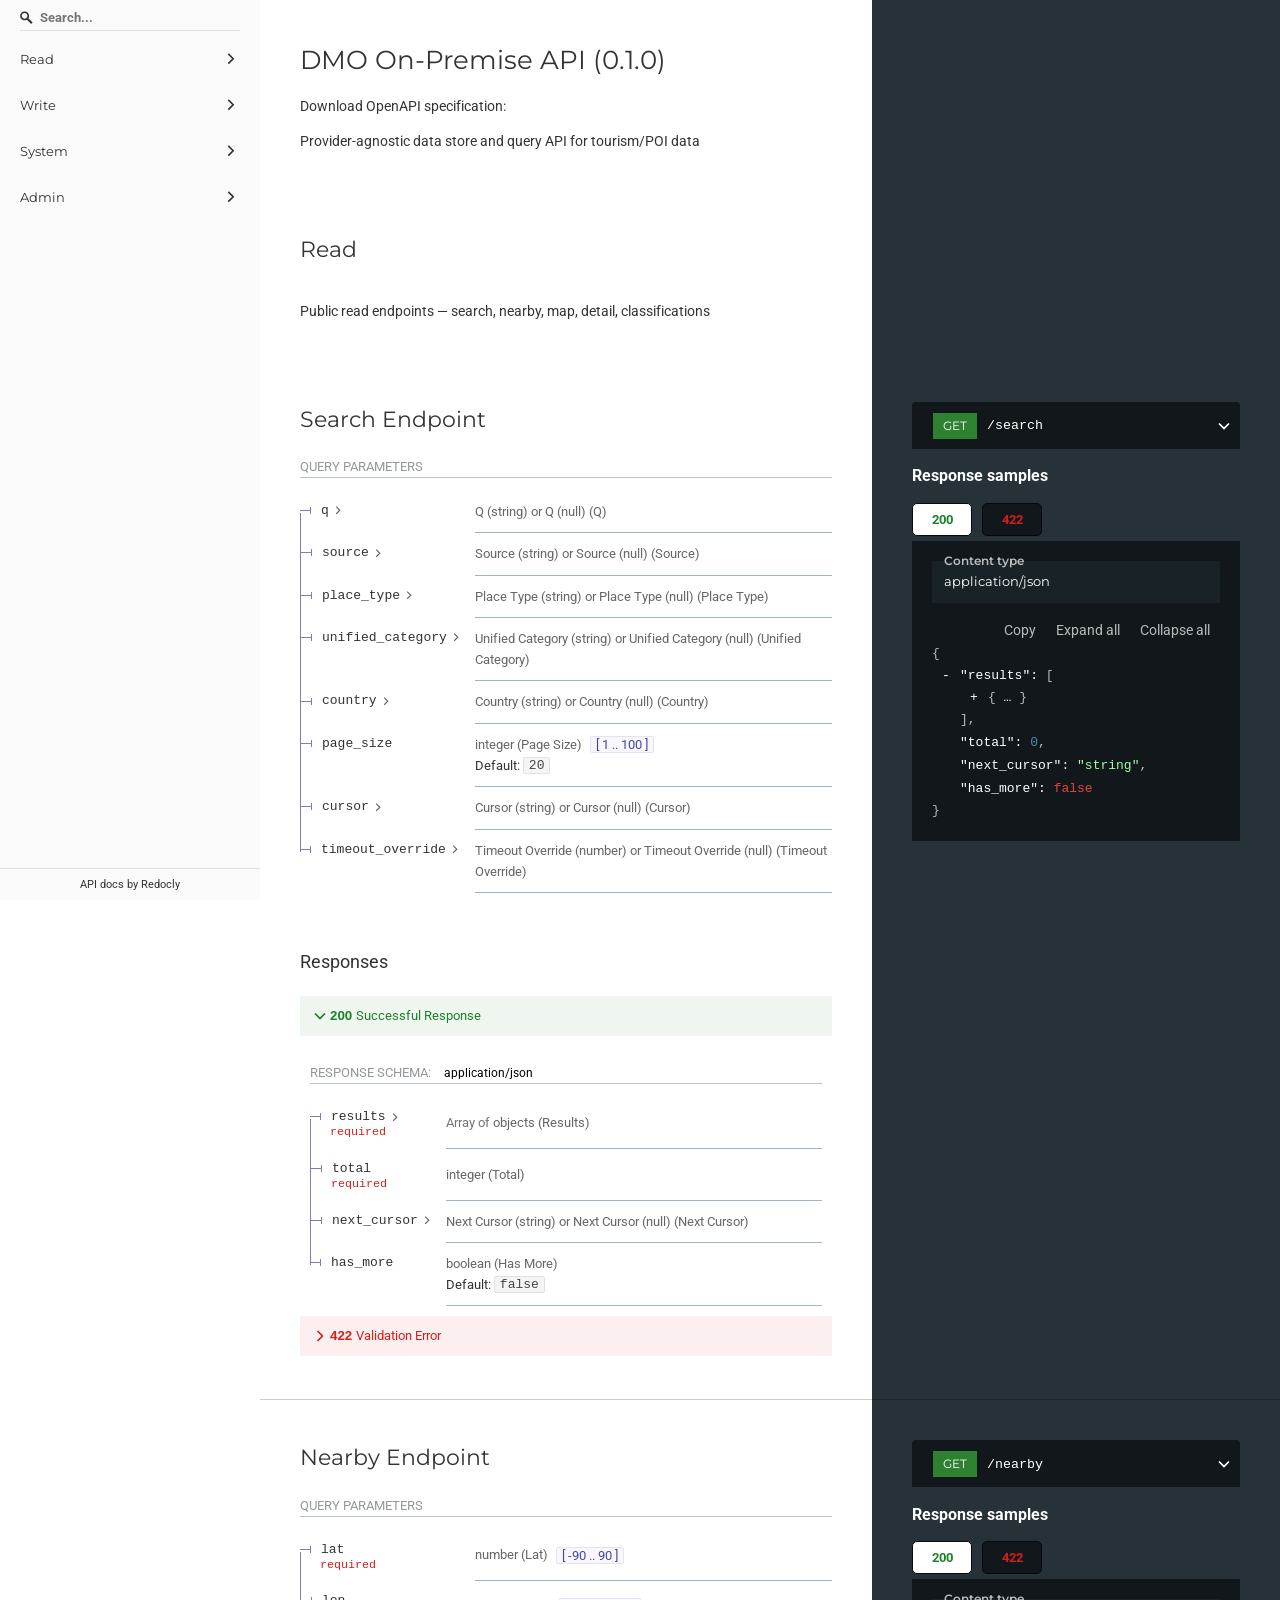
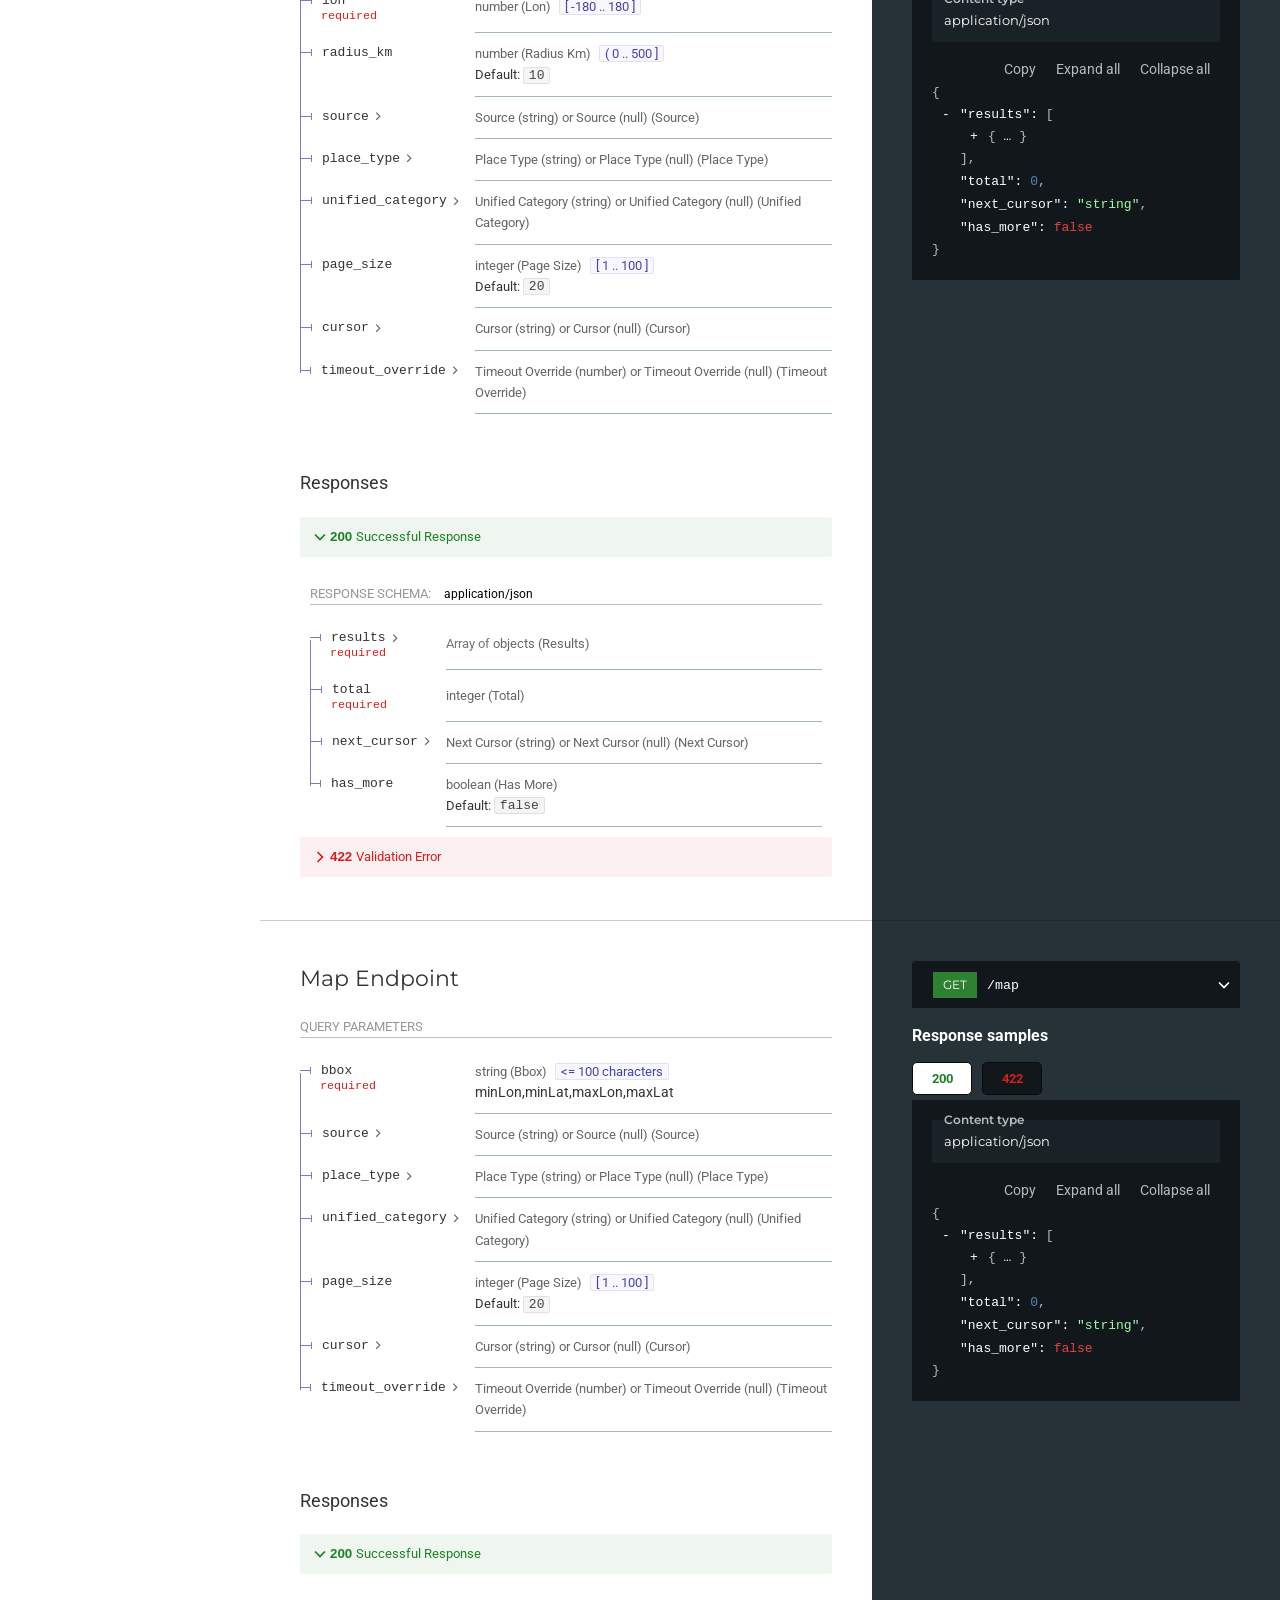
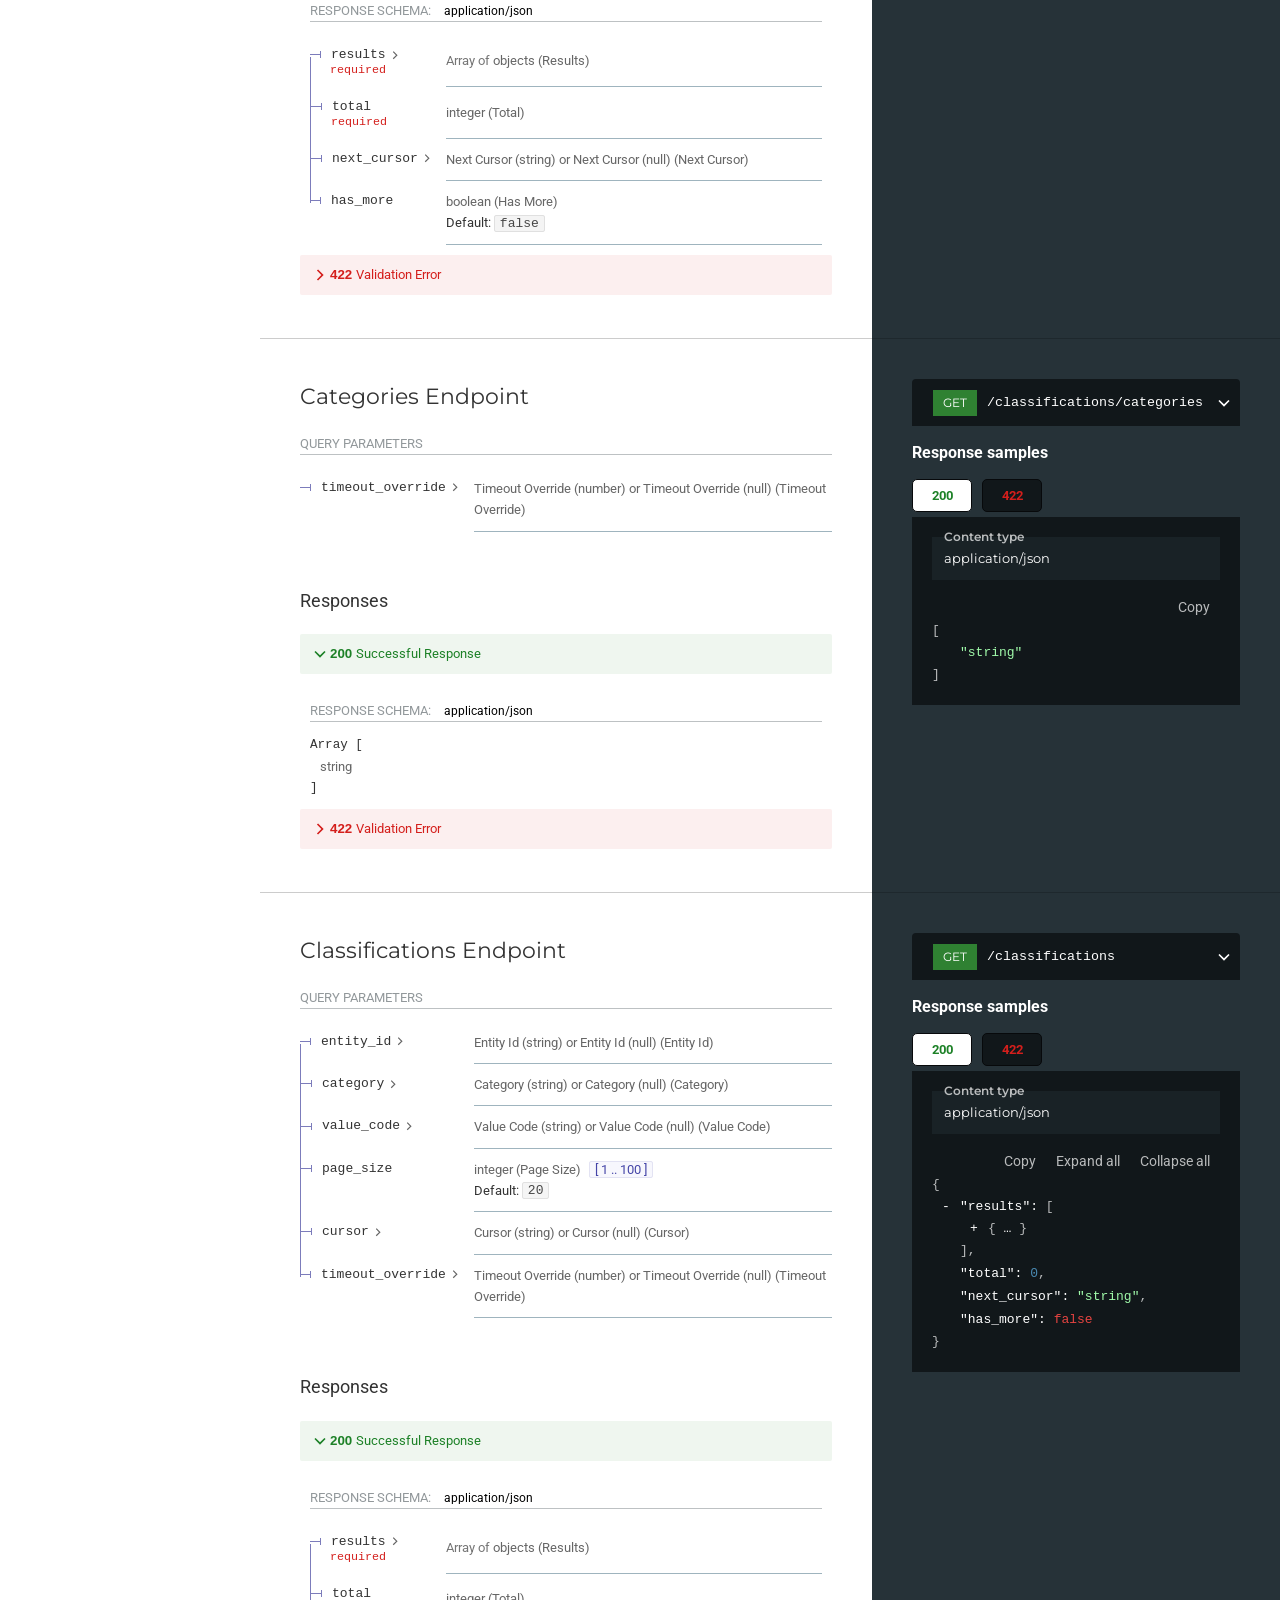
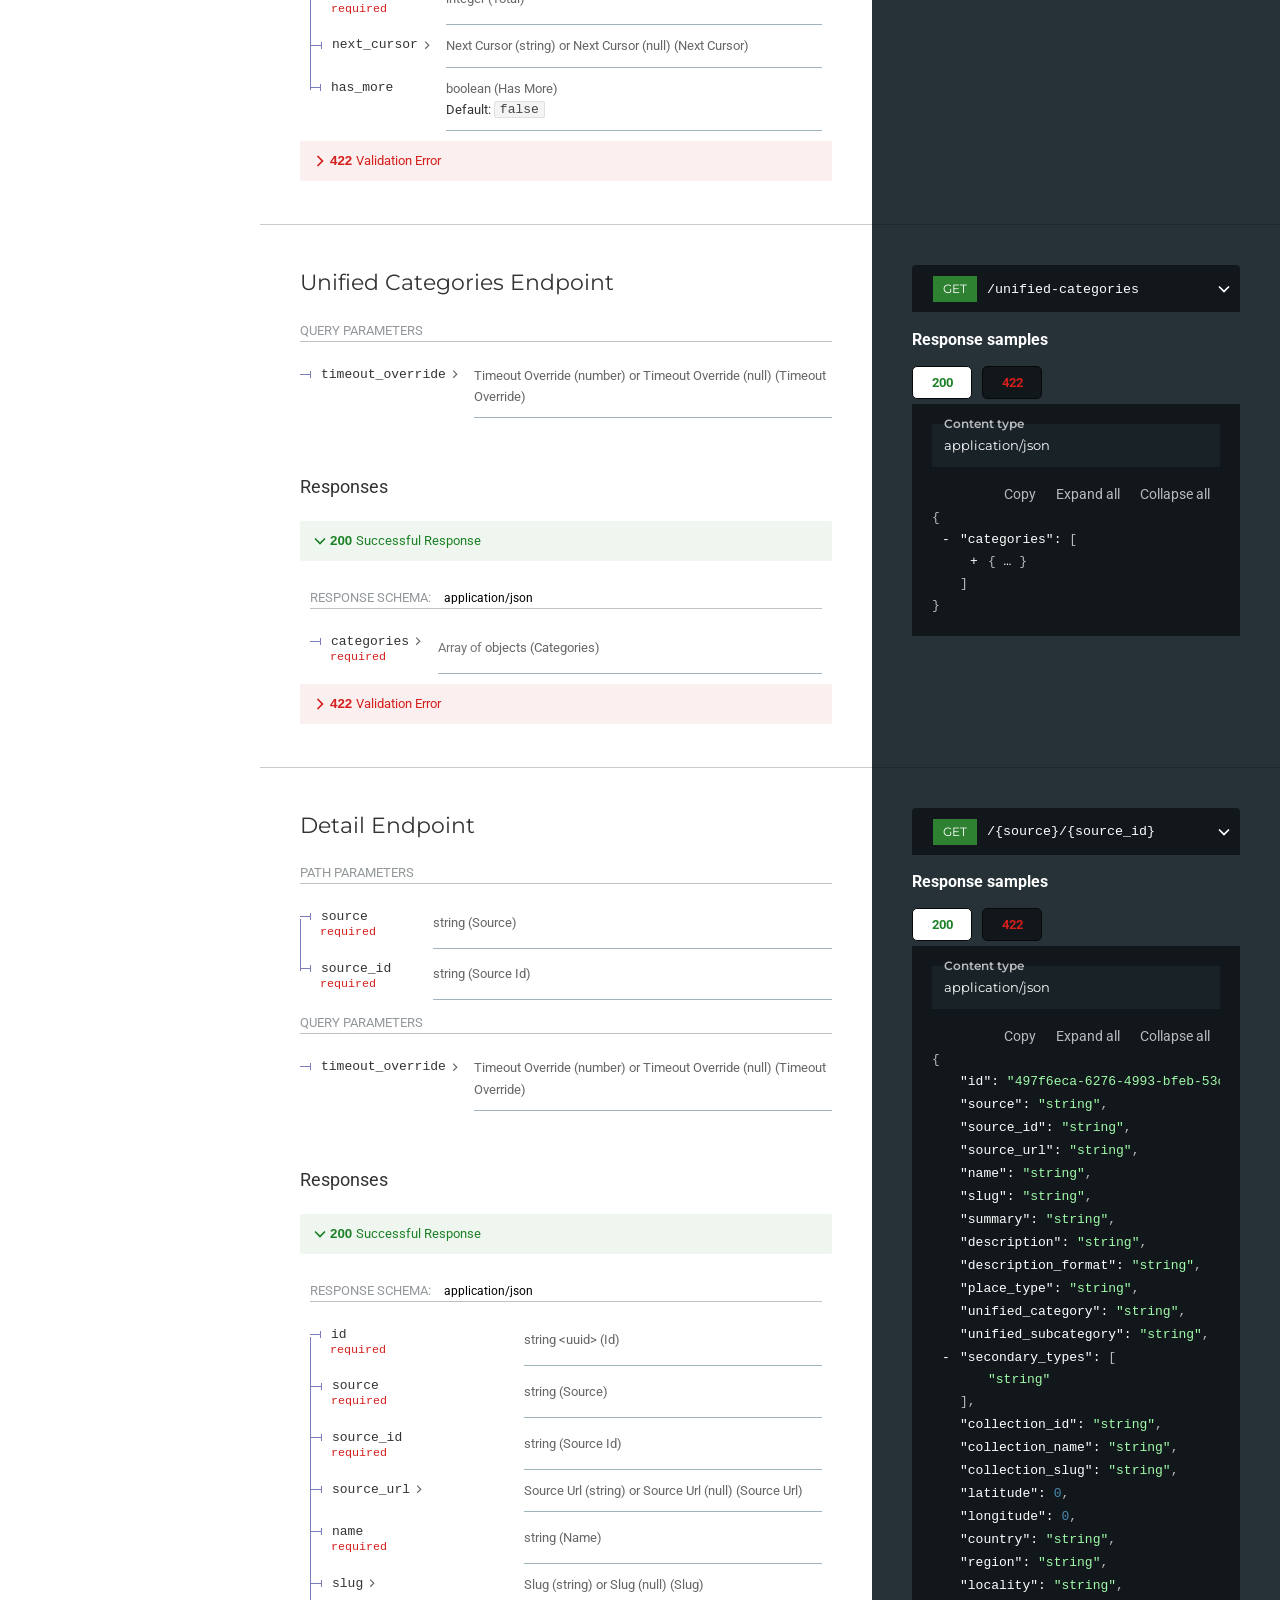
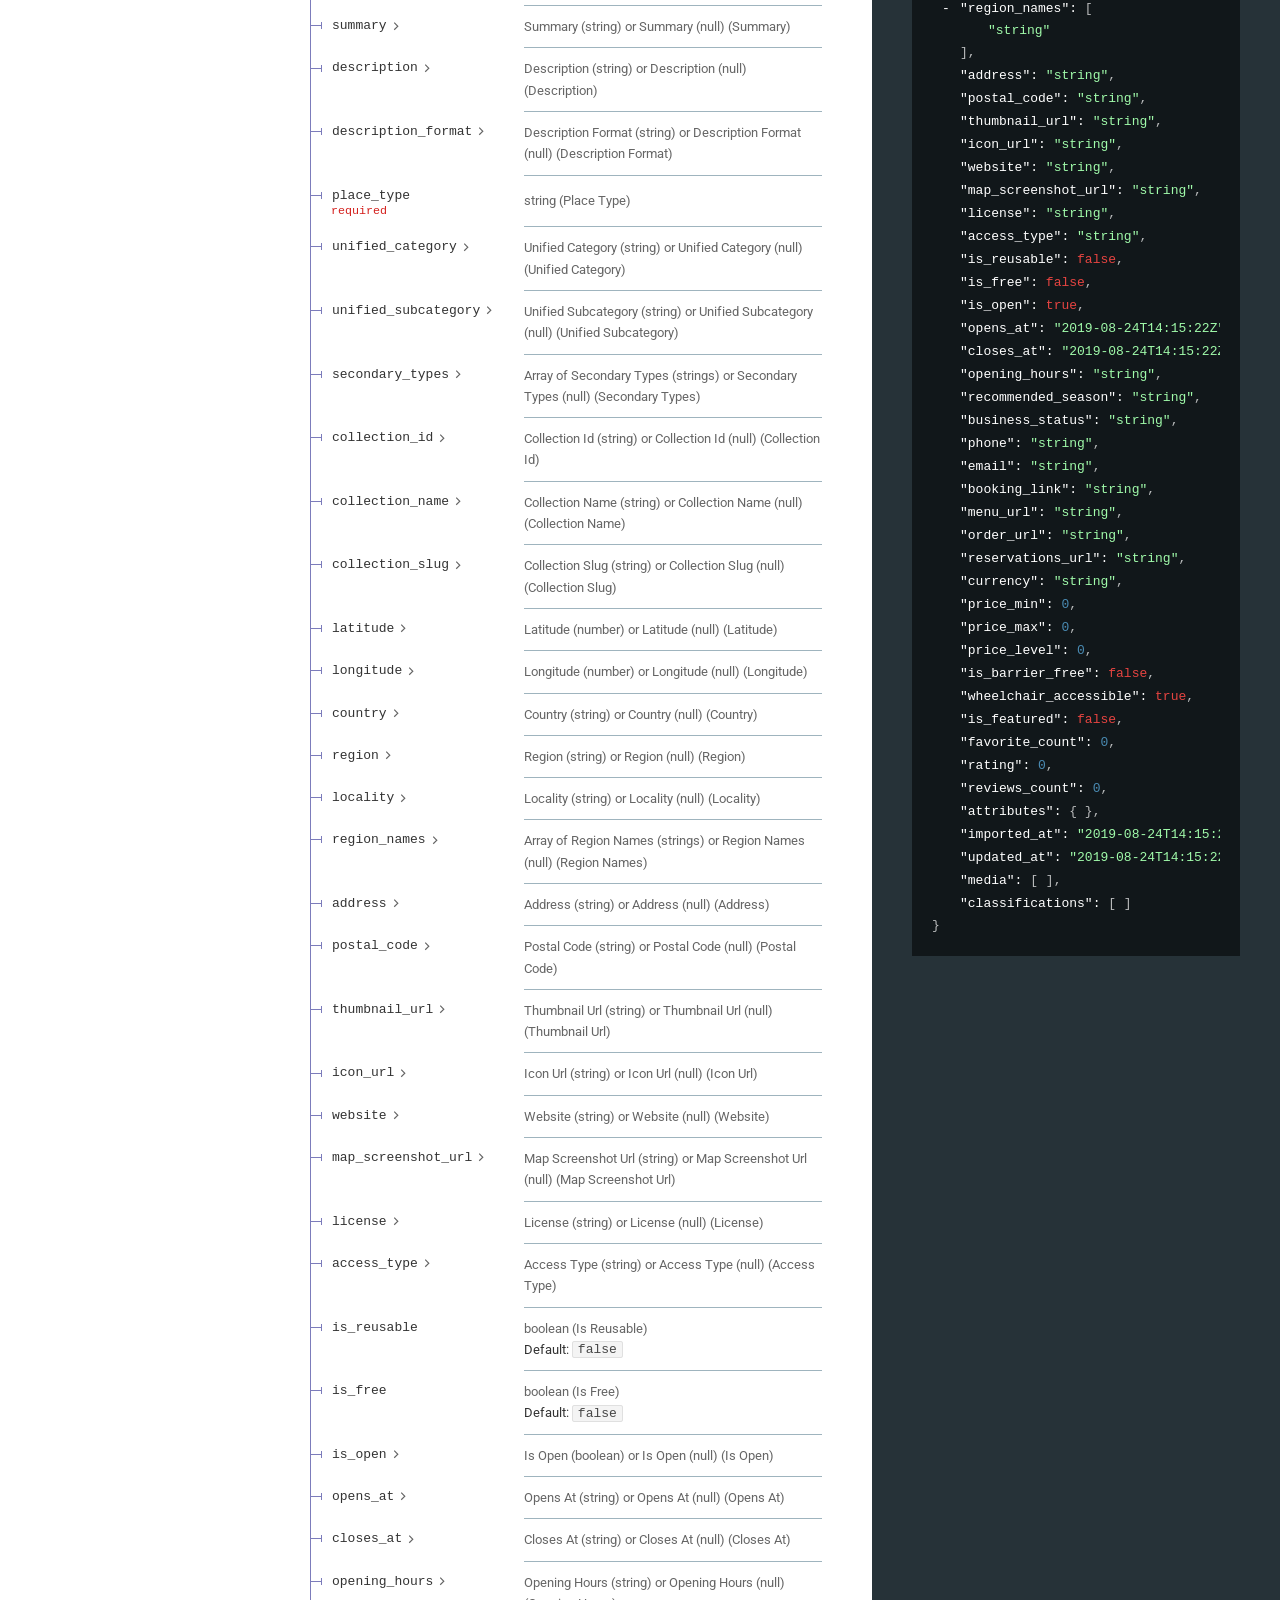
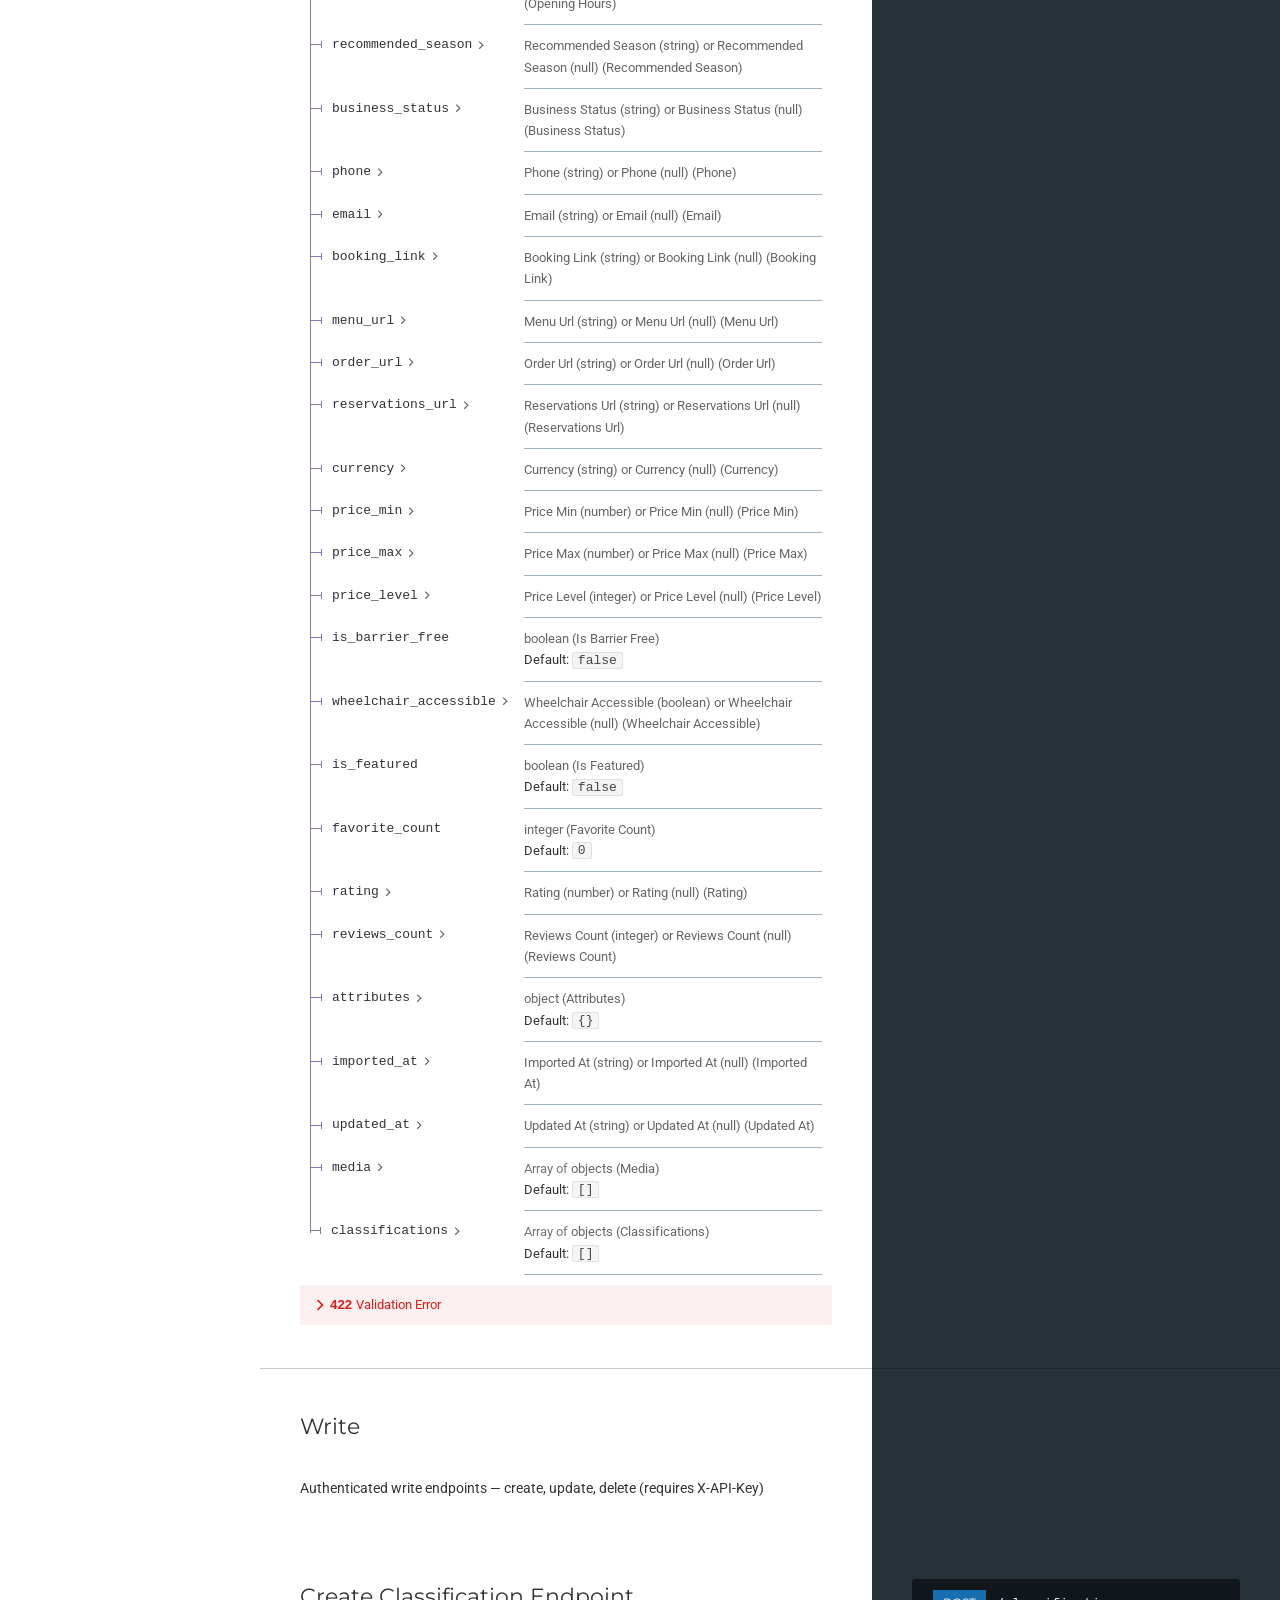
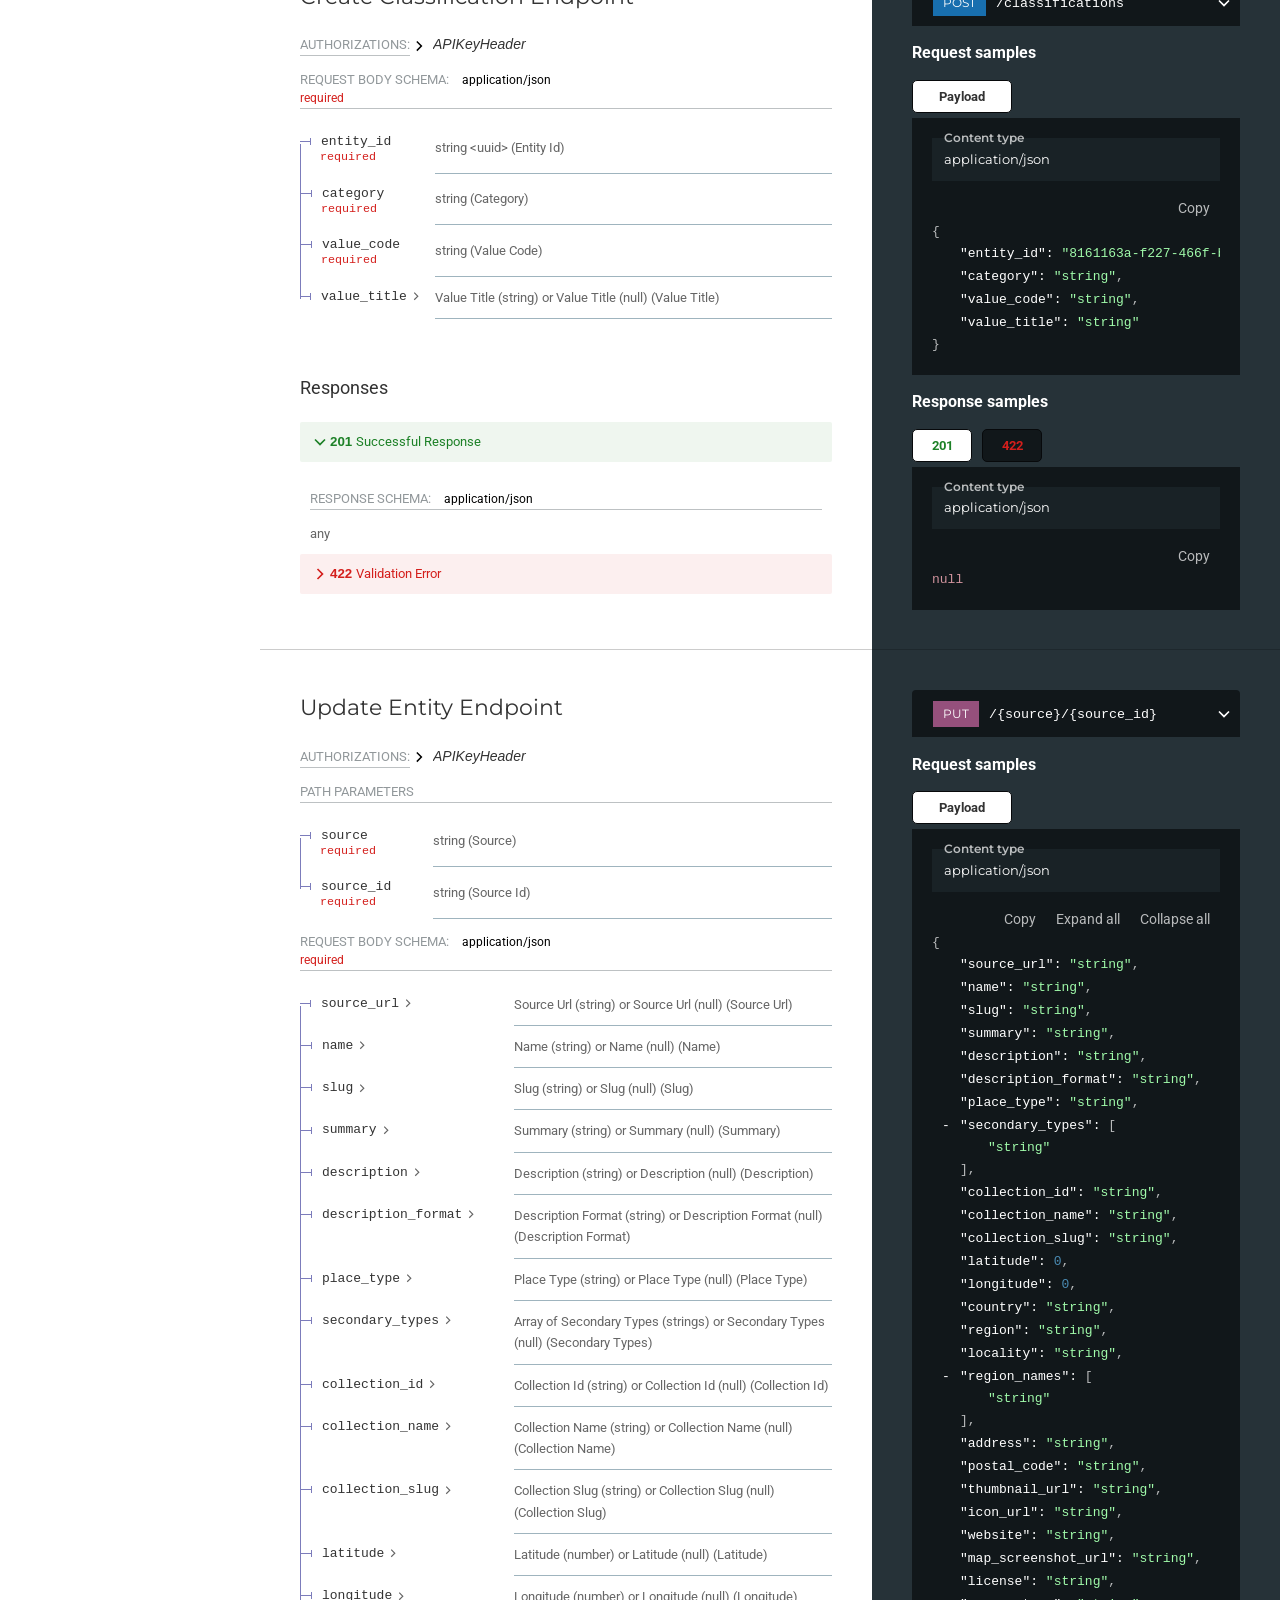
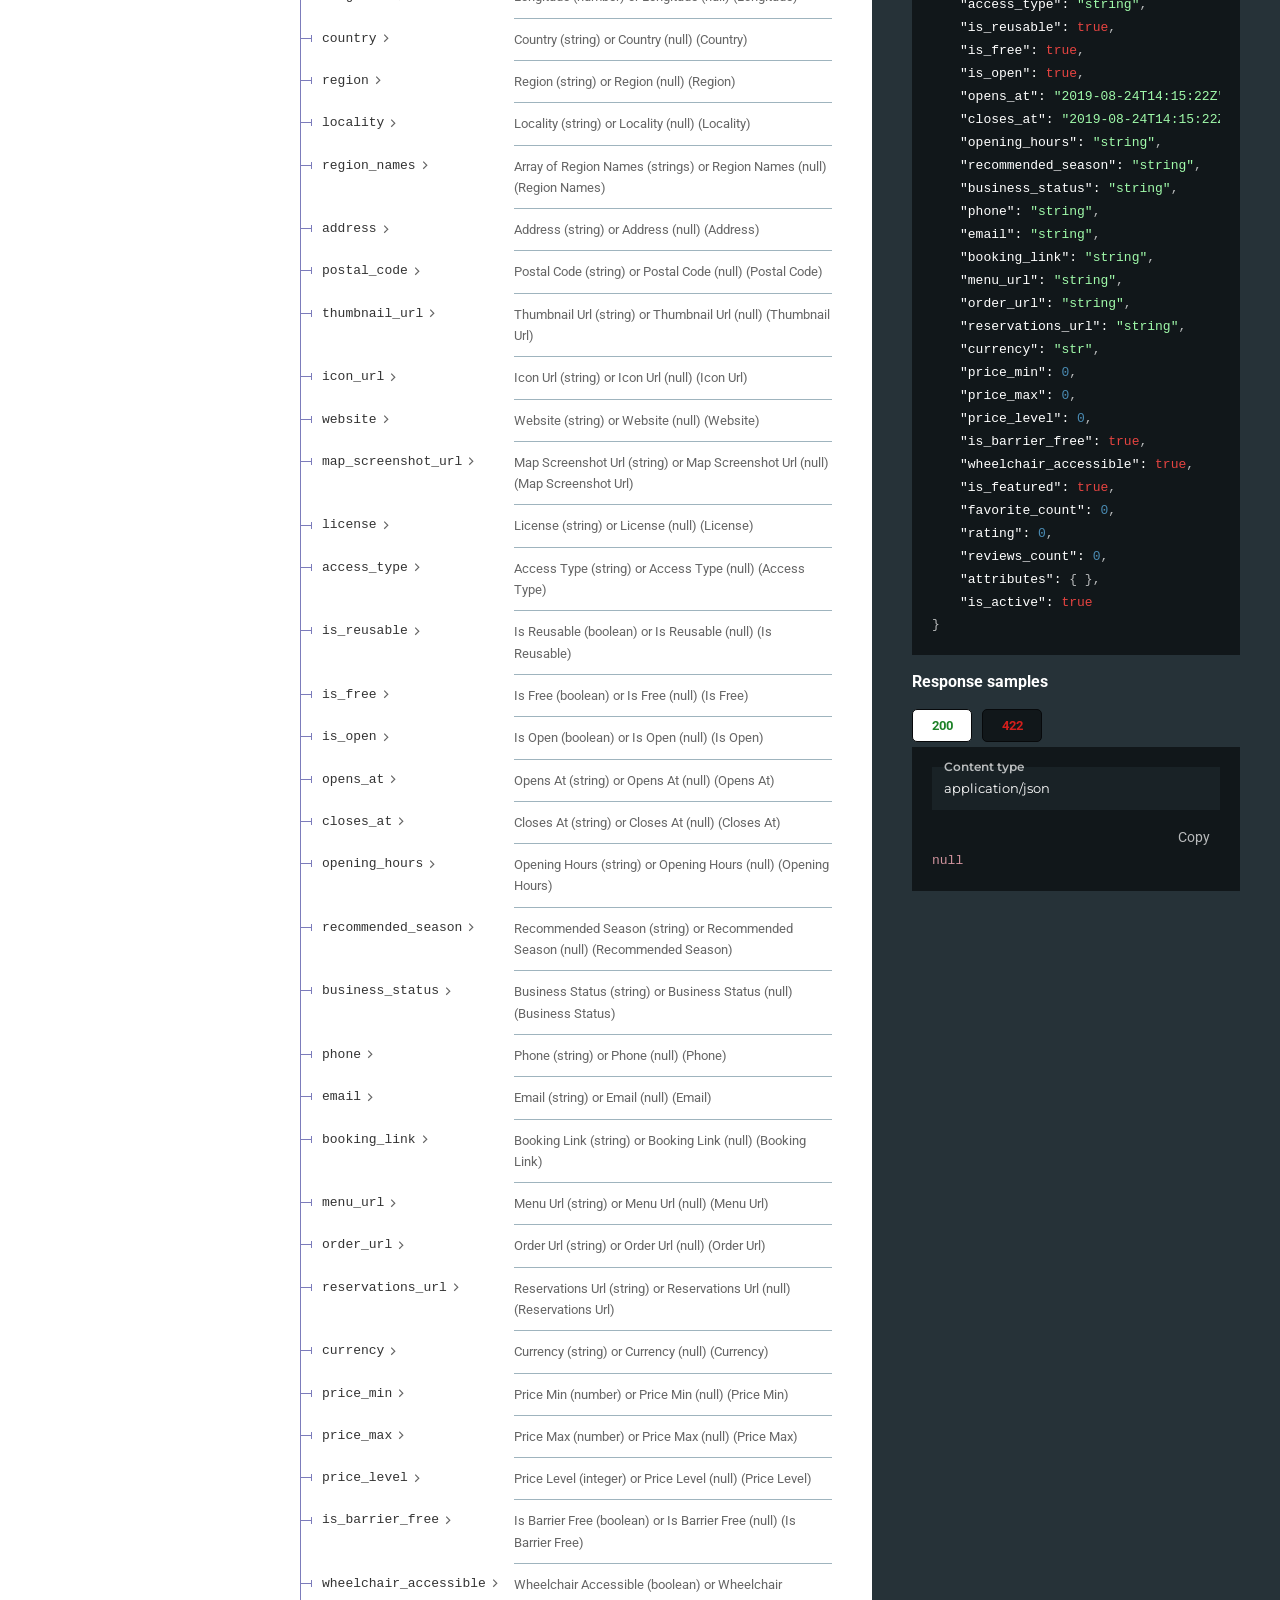
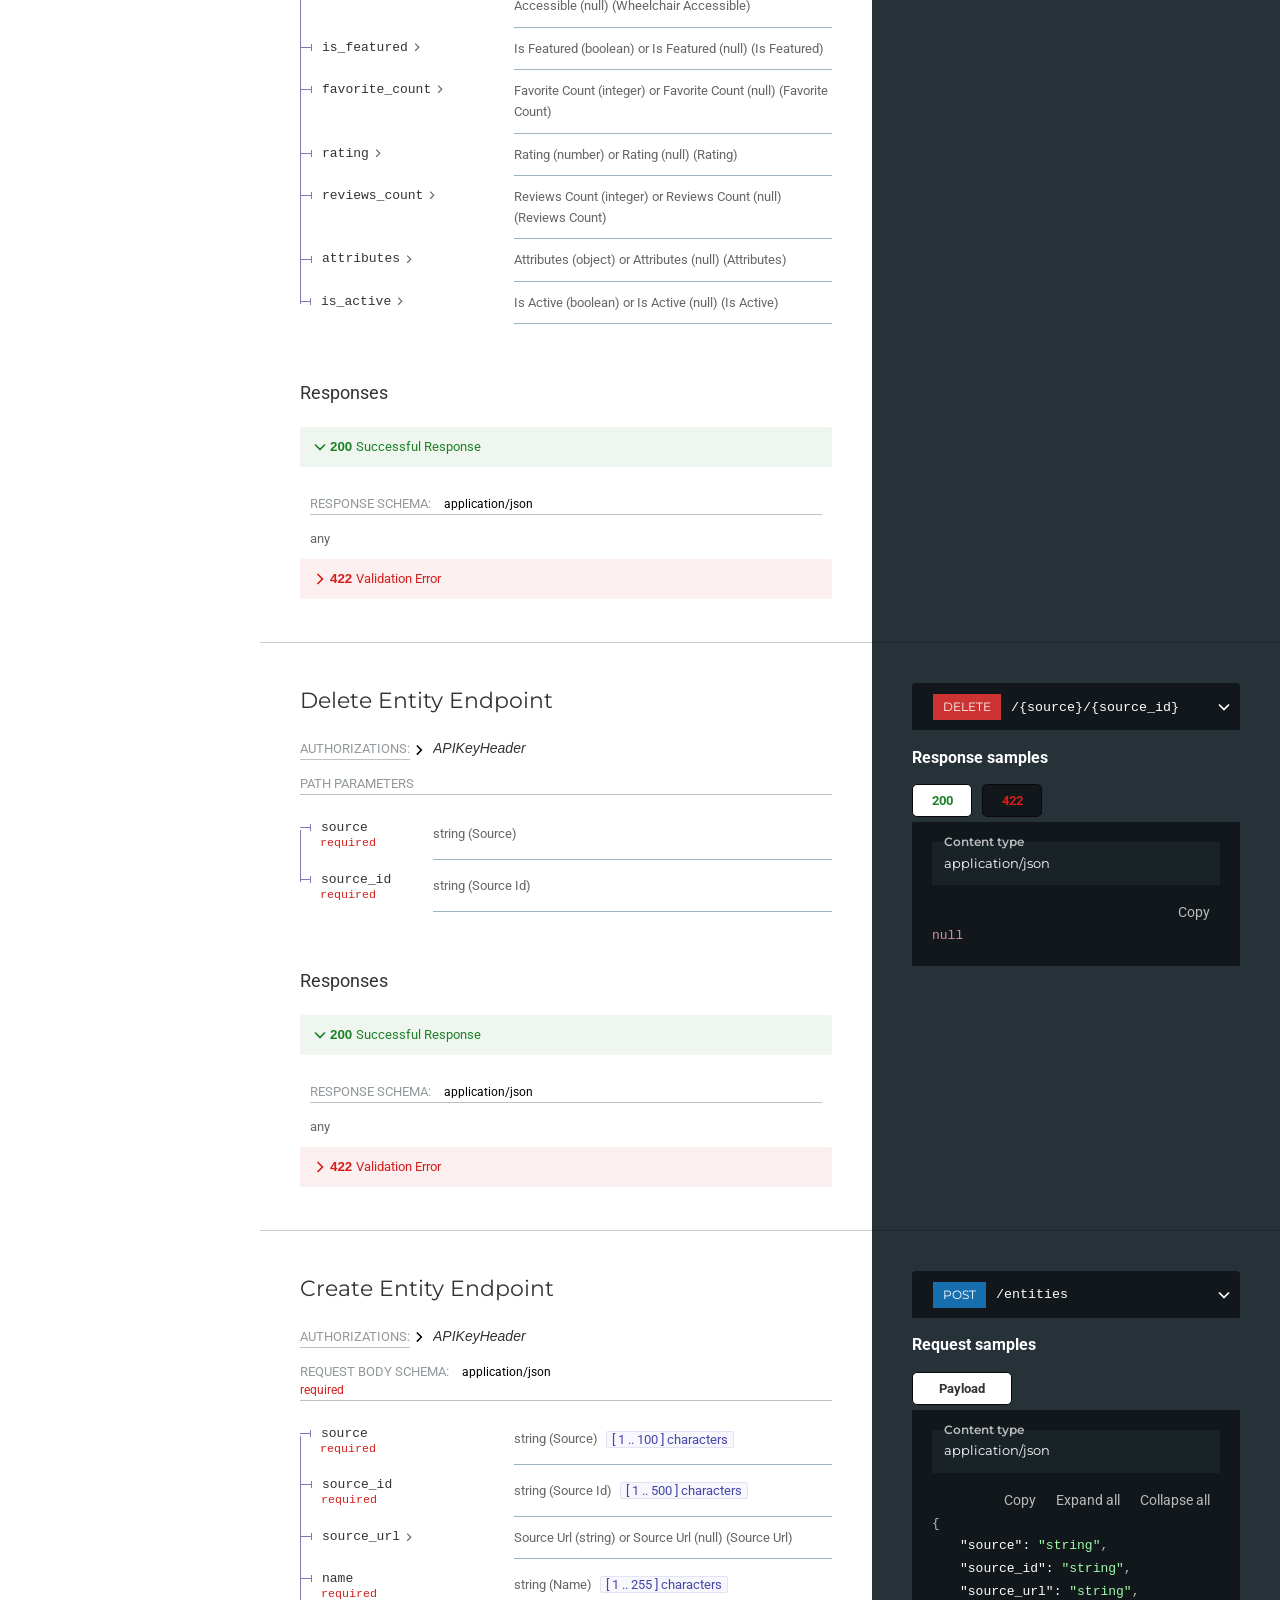
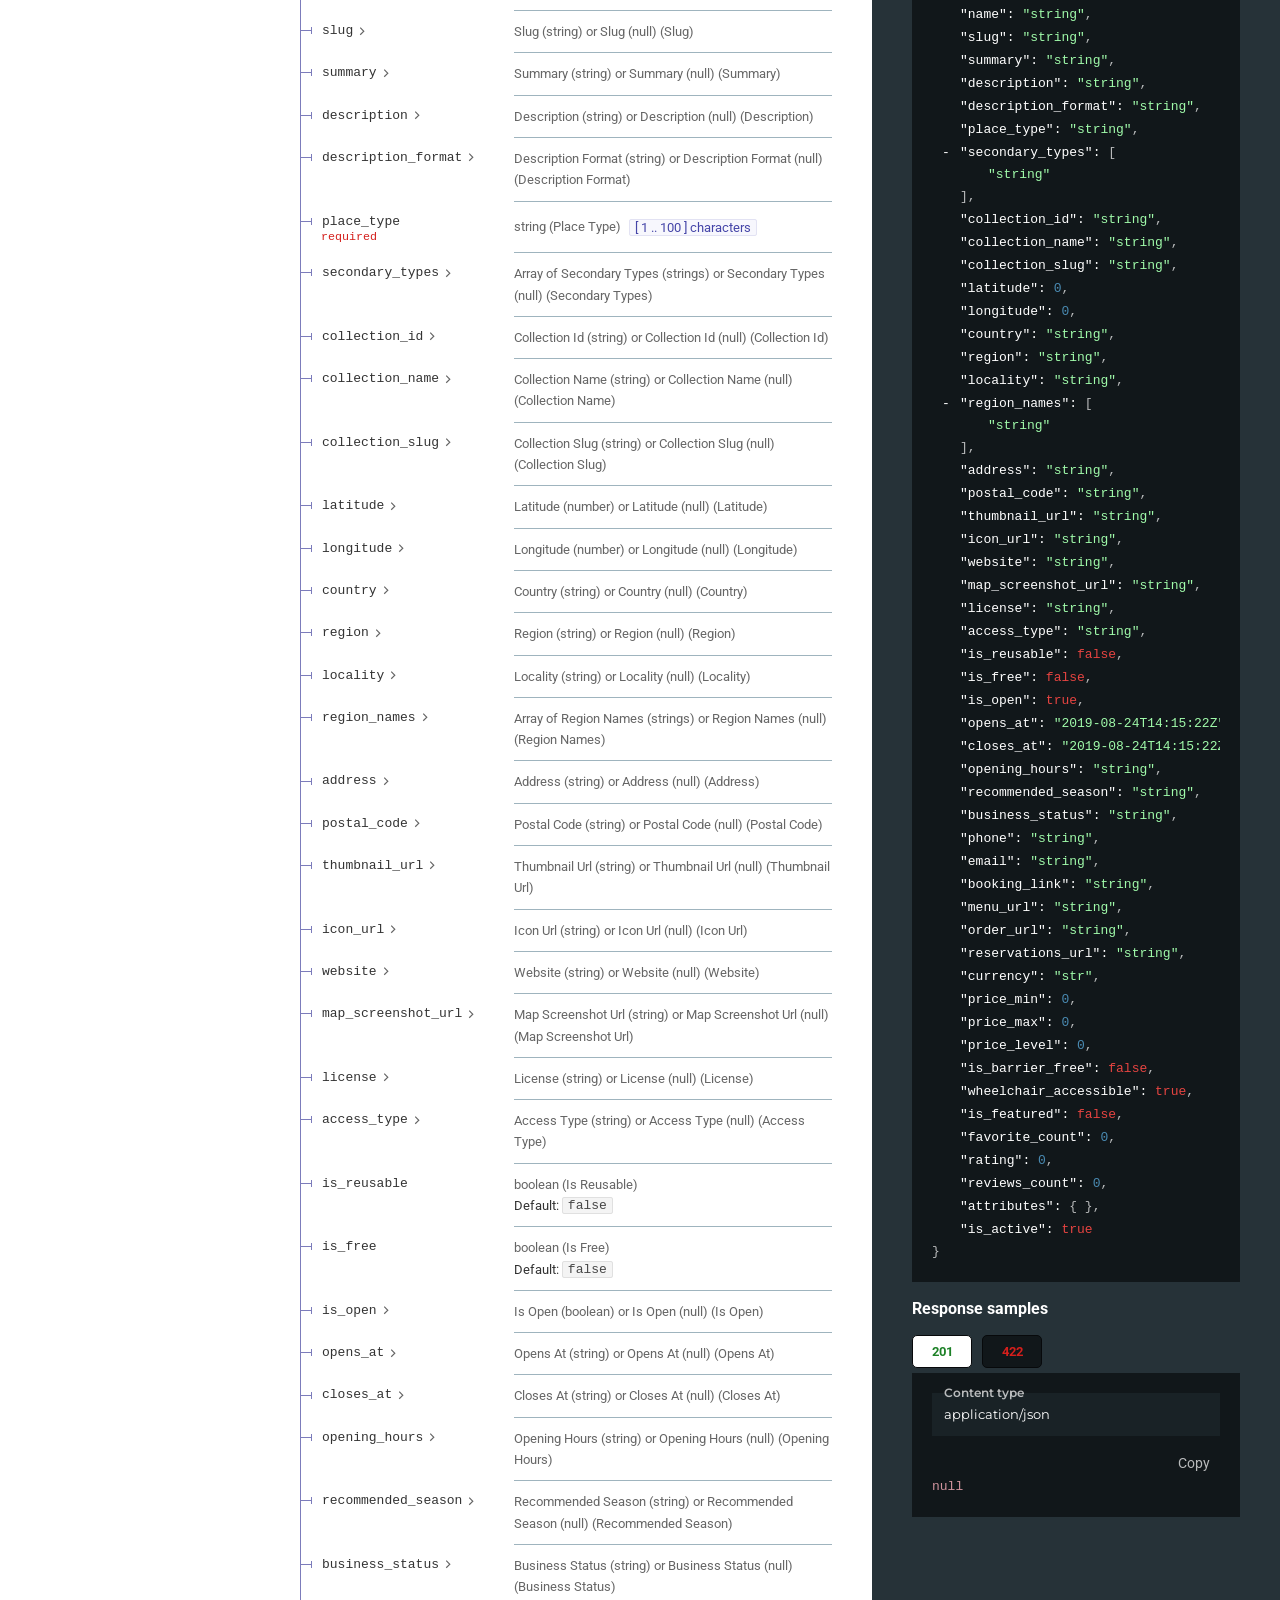
==== commit 16c5a068: "Phase 3: Unified categories API and search filters - GET /unified-categories endpoint with hierarchi" ====
--- a/docs/index.html
+++ b/docs/index.html
@@ -403,7 +403,7 @@
 
 <body>
   
-      <div id="redoc"><div class="sc-dwkskT jetsmW redoc-wrap"><div class="sc-eVYbGh cczbHe menu-content" style="top:0px;height:calc(100vh - 0px)"><div role="search" class="sc-kijJqc uMSfb"><svg class="sc-iIvZUO kAmnlO search-icon" version="1.1" viewBox="0 0 1000 1000" x="0px" xmlns="http://www.w3.org/2000/svg" y="0px"><path d="M968.2,849.4L667.3,549c83.9-136.5,66.7-317.4-51.7-435.6C477.1-25,252.5-25,113.9,113.4c-138.5,138.3-138.5,362.6,0,501C219.2,730.1,413.2,743,547.6,666.5l301.9,301.4c43.6,43.6,76.9,14.9,104.2-12.4C981,928.3,1011.8,893,968.2,849.4z M524.5,522c-88.9,88.7-233,88.7-321.8,0c-88.9-88.7-88.9-232.6,0-321.3c88.9-88.7,233-88.7,321.8,0C613.4,289.4,613.4,433.3,524.5,522z"></path></svg><input placeholder="Search..." aria-label="Search" type="text" class="sc-cLhBAz fTcICO search-input" value=""/></div><div class="sc-kLEbxe iOXjCz scrollbar-container undefined"><ul role="menu" class="sc-ilnrqe dqIuaF"><li tabindex="0" depth="1" data-item-id="tag/Read" role="menuitem" aria-label="Read" aria-expanded="false" class="sc-uMZhz cQETmj"><label class="sc-bitxrY buxoPL -depth1"><span width="calc(100% - 38px)" title="Read" class="sc-eHoOIp ehBKwY">Read</span><svg class="sc-dYjPD kdgFPv" version="1.1" viewBox="0 0 24 24" x="0" xmlns="http://www.w3.org/2000/svg" y="0" aria-hidden="true"><polygon points="17.3 8.3 12 13.6 6.7 8.3 5.3 9.7 12 16.4 18.7 9.7 "></polygon></svg></label><ul class="sc-ilnrqe gTfiRs"><li tabindex="0" depth="2" data-item-id="tag/Read/operation/search_endpoint_search_get" role="menuitem" aria-label="Search Endpoint" aria-expanded="false" class="sc-uMZhz cQETmj"><label class="sc-bitxrY cGOuox -depth2"><span type="get" class="sc-XpSrr jjsIAS operation-type get">get</span><span tabindex="0" width="calc(100% - 38px)" class="sc-eHoOIp ehBKwY">Search Endpoint</span></label></li><li tabindex="0" depth="2" data-item-id="tag/Read/operation/nearby_endpoint_nearby_get" role="menuitem" aria-label="Nearby Endpoint" aria-expanded="false" class="sc-uMZhz cQETmj"><label class="sc-bitxrY cGOuox -depth2"><span type="get" class="sc-XpSrr jjsIAS operation-type get">get</span><span tabindex="0" width="calc(100% - 38px)" class="sc-eHoOIp ehBKwY">Nearby Endpoint</span></label></li><li tabindex="0" depth="2" data-item-id="tag/Read/operation/map_endpoint_map_get" role="menuitem" aria-label="Map Endpoint" aria-expanded="false" class="sc-uMZhz cQETmj"><label class="sc-bitxrY cGOuox -depth2"><span type="get" class="sc-XpSrr jjsIAS operation-type get">get</span><span tabindex="0" width="calc(100% - 38px)" class="sc-eHoOIp ehBKwY">Map Endpoint</span></label></li><li tabindex="0" depth="2" data-item-id="tag/Read/operation/categories_endpoint_classifications_categories_get" role="menuitem" aria-label="Categories Endpoint" aria-expanded="false" class="sc-uMZhz cQETmj"><label class="sc-bitxrY cGOuox -depth2"><span type="get" class="sc-XpSrr jjsIAS operation-type get">get</span><span tabindex="0" width="calc(100% - 38px)" class="sc-eHoOIp ehBKwY">Categories Endpoint</span></label></li><li tabindex="0" depth="2" data-item-id="tag/Read/operation/classifications_endpoint_classifications_get" role="menuitem" aria-label="Classifications Endpoint" aria-expanded="false" class="sc-uMZhz cQETmj"><label class="sc-bitxrY cGOuox -depth2"><span type="get" class="sc-XpSrr jjsIAS operation-type get">get</span><span tabindex="0" width="calc(100% - 38px)" class="sc-eHoOIp ehBKwY">Classifications Endpoint</span></label></li><li tabindex="0" depth="2" data-item-id="tag/Read/operation/detail_endpoint__source___source_id__get" role="menuitem" aria-label="Detail Endpoint" aria-expanded="false" class="sc-uMZhz cQETmj"><label class="sc-bitxrY cGOuox -depth2"><span type="get" class="sc-XpSrr jjsIAS operation-type get">get</span><span tabindex="0" width="calc(100% - 38px)" class="sc-eHoOIp ehBKwY">Detail Endpoint</span></label></li></ul></li><li tabindex="0" depth="1" data-item-id="tag/Write" role="menuitem" aria-label="Write" aria-expanded="false" class="sc-uMZhz cQETmj"><label class="sc-bitxrY buxoPL -depth1"><span width="calc(100% - 38px)" title="Write" class="sc-eHoOIp ehBKwY">Write</span><svg class="sc-dYjPD kdgFPv" version="1.1" viewBox="0 0 24 24" x="0" xmlns="http://www.w3.org/2000/svg" y="0" aria-hidden="true"><polygon points="17.3 8.3 12 13.6 6.7 8.3 5.3 9.7 12 16.4 18.7 9.7 "></polygon></svg></label><ul class="sc-ilnrqe gTfiRs"><li tabindex="0" depth="2" data-item-id="tag/Write/operation/create_classification_endpoint_classifications_post" role="menuitem" aria-label="Create Classification Endpoint" aria-expanded="false" class="sc-uMZhz cQETmj"><label class="sc-bitxrY cGOuox -depth2"><span type="post" class="sc-XpSrr jjsIAS operation-type post">post</span><span tabindex="0" width="calc(100% - 38px)" class="sc-eHoOIp ehBKwY">Create Classification Endpoint</span></label></li><li tabindex="0" depth="2" data-item-id="tag/Write/operation/update_entity_endpoint__source___source_id__put" role="menuitem" aria-label="Update Entity Endpoint" aria-expanded="false" class="sc-uMZhz cQETmj"><label class="sc-bitxrY cGOuox -depth2"><span type="put" class="sc-XpSrr jjsIAS operation-type put">put</span><span tabindex="0" width="calc(100% - 38px)" class="sc-eHoOIp ehBKwY">Update Entity Endpoint</span></label></li><li tabindex="0" depth="2" data-item-id="tag/Write/operation/delete_entity_endpoint__source___source_id__delete" role="menuitem" aria-label="Delete Entity Endpoint" aria-expanded="false" class="sc-uMZhz cQETmj"><label class="sc-bitxrY cGOuox -depth2"><span type="delete" class="sc-XpSrr jjsIAS operation-type delete">del</span><span tabindex="0" width="calc(100% - 38px)" class="sc-eHoOIp ehBKwY">Delete Entity Endpoint</span></label></li><li tabindex="0" depth="2" data-item-id="tag/Write/operation/create_entity_endpoint_entities_post" role="menuitem" aria-label="Create Entity Endpoint" aria-expanded="false" class="sc-uMZhz cQETmj"><label class="sc-bitxrY cGOuox -depth2"><span type="post" class="sc-XpSrr jjsIAS operation-type post">post</span><span tabindex="0" width="calc(100% - 38px)" class="sc-eHoOIp ehBKwY">Create Entity Endpoint</span></label></li><li tabindex="0" depth="2" data-item-id="tag/Write/operation/delete_media_endpoint_media__media_id__delete" role="menuitem" aria-label="Delete Media Endpoint" aria-expanded="false" class="sc-uMZhz cQETmj"><label class="sc-bitxrY cGOuox -depth2"><span type="delete" class="sc-XpSrr jjsIAS operation-type delete">del</span><span tabindex="0" width="calc(100% - 38px)" class="sc-eHoOIp ehBKwY">Delete Media Endpoint</span></label></li><li tabindex="0" depth="2" data-item-id="tag/Write/operation/delete_classification_endpoint_classifications__classification_id__delete" role="menuitem" aria-label="Delete Classification Endpoint" aria-expanded="false" class="sc-uMZhz cQETmj"><label class="sc-bitxrY cGOuox -depth2"><span type="delete" class="sc-XpSrr jjsIAS operation-type delete">del</span><span tabindex="0" width="calc(100% - 38px)" class="sc-eHoOIp ehBKwY">Delete Classification Endpoint</span></label></li><li tabindex="0" depth="2" data-item-id="tag/Write/operation/bulk_upsert_endpoint_entities_bulk_post" role="menuitem" aria-label="Bulk Upsert Endpoint" aria-expanded="false" class="sc-uMZhz cQETmj"><label class="sc-bitxrY cGOuox -depth2"><span type="post" class="sc-XpSrr jjsIAS operation-type post">post</span><span tabindex="0" width="calc(100% - 38px)" class="sc-eHoOIp ehBKwY">Bulk Upsert Endpoint</span></label></li><li tabindex="0" depth="2" data-item-id="tag/Write/operation/create_media_endpoint_media_post" role="menuitem" aria-label="Create Media Endpoint" aria-expanded="false" class="sc-uMZhz cQETmj"><label class="sc-bitxrY cGOuox -depth2"><span type="post" class="sc-XpSrr jjsIAS operation-type post">post</span><span tabindex="0" width="calc(100% - 38px)" class="sc-eHoOIp ehBKwY">Create Media Endpoint</span></label></li></ul></li><li tabindex="0" depth="1" data-item-id="tag/System" role="menuitem" aria-label="System" aria-expanded="false" class="sc-uMZhz cQETmj"><label class="sc-bitxrY buxoPL -depth1"><span width="calc(100% - 38px)" title="System" class="sc-eHoOIp ehBKwY">System</span><svg class="sc-dYjPD kdgFPv" version="1.1" viewBox="0 0 24 24" x="0" xmlns="http://www.w3.org/2000/svg" y="0" aria-hidden="true"><polygon points="17.3 8.3 12 13.6 6.7 8.3 5.3 9.7 12 16.4 18.7 9.7 "></polygon></svg></label><ul class="sc-ilnrqe gTfiRs"><li tabindex="0" depth="2" data-item-id="tag/System/operation/health_health_get" role="menuitem" aria-label="Health" aria-expanded="false" class="sc-uMZhz cQETmj"><label class="sc-bitxrY cGOuox -depth2"><span type="get" class="sc-XpSrr jjsIAS operation-type get">get</span><span tabindex="0" width="calc(100% - 38px)" class="sc-eHoOIp ehBKwY">Health</span></label></li><li tabindex="0" depth="2" data-item-id="tag/System/operation/get_metrics_metrics_get" role="menuitem" aria-label="Get Metrics" aria-expanded="false" class="sc-uMZhz cQETmj"><label class="sc-bitxrY cGOuox -depth2"><span type="get" class="sc-XpSrr jjsIAS operation-type get">get</span><span tabindex="0" width="calc(100% - 38px)" class="sc-eHoOIp ehBKwY">Get Metrics</span></label></li></ul></li></ul><div class="sc-hAkAFK gtBLyN"><a target="_blank" rel="noopener noreferrer" href="https://redocly.com/redoc/">API docs by Redocly</a></div></div></div><div class="sc-kTmAaw ddPveE"><div class="sc-iruNHB kjuNaM"><svg class="" style="transform:translate(2px, -4px) rotate(180deg);transition:transform 0.2s ease" viewBox="0 0 926.23699 573.74994" version="1.1" x="0px" y="0px" width="15" height="15"><g transform="translate(904.92214,-879.1482)"><path d="
+      <div id="redoc"><div class="sc-dwkskT jetsmW redoc-wrap"><div class="sc-eVYbGh cczbHe menu-content" style="top:0px;height:calc(100vh - 0px)"><div role="search" class="sc-kijJqc uMSfb"><svg class="sc-iIvZUO kAmnlO search-icon" version="1.1" viewBox="0 0 1000 1000" x="0px" xmlns="http://www.w3.org/2000/svg" y="0px"><path d="M968.2,849.4L667.3,549c83.9-136.5,66.7-317.4-51.7-435.6C477.1-25,252.5-25,113.9,113.4c-138.5,138.3-138.5,362.6,0,501C219.2,730.1,413.2,743,547.6,666.5l301.9,301.4c43.6,43.6,76.9,14.9,104.2-12.4C981,928.3,1011.8,893,968.2,849.4z M524.5,522c-88.9,88.7-233,88.7-321.8,0c-88.9-88.7-88.9-232.6,0-321.3c88.9-88.7,233-88.7,321.8,0C613.4,289.4,613.4,433.3,524.5,522z"></path></svg><input placeholder="Search..." aria-label="Search" type="text" class="sc-cLhBAz fTcICO search-input" value=""/></div><div class="sc-kLEbxe iOXjCz scrollbar-container undefined"><ul role="menu" class="sc-ilnrqe dqIuaF"><li tabindex="0" depth="1" data-item-id="tag/Read" role="menuitem" aria-label="Read" aria-expanded="false" class="sc-uMZhz cQETmj"><label class="sc-bitxrY buxoPL -depth1"><span width="calc(100% - 38px)" title="Read" class="sc-eHoOIp ehBKwY">Read</span><svg class="sc-dYjPD kdgFPv" version="1.1" viewBox="0 0 24 24" x="0" xmlns="http://www.w3.org/2000/svg" y="0" aria-hidden="true"><polygon points="17.3 8.3 12 13.6 6.7 8.3 5.3 9.7 12 16.4 18.7 9.7 "></polygon></svg></label><ul class="sc-ilnrqe gTfiRs"><li tabindex="0" depth="2" data-item-id="tag/Read/operation/search_endpoint_search_get" role="menuitem" aria-label="Search Endpoint" aria-expanded="false" class="sc-uMZhz cQETmj"><label class="sc-bitxrY cGOuox -depth2"><span type="get" class="sc-XpSrr jjsIAS operation-type get">get</span><span tabindex="0" width="calc(100% - 38px)" class="sc-eHoOIp ehBKwY">Search Endpoint</span></label></li><li tabindex="0" depth="2" data-item-id="tag/Read/operation/nearby_endpoint_nearby_get" role="menuitem" aria-label="Nearby Endpoint" aria-expanded="false" class="sc-uMZhz cQETmj"><label class="sc-bitxrY cGOuox -depth2"><span type="get" class="sc-XpSrr jjsIAS operation-type get">get</span><span tabindex="0" width="calc(100% - 38px)" class="sc-eHoOIp ehBKwY">Nearby Endpoint</span></label></li><li tabindex="0" depth="2" data-item-id="tag/Read/operation/map_endpoint_map_get" role="menuitem" aria-label="Map Endpoint" aria-expanded="false" class="sc-uMZhz cQETmj"><label class="sc-bitxrY cGOuox -depth2"><span type="get" class="sc-XpSrr jjsIAS operation-type get">get</span><span tabindex="0" width="calc(100% - 38px)" class="sc-eHoOIp ehBKwY">Map Endpoint</span></label></li><li tabindex="0" depth="2" data-item-id="tag/Read/operation/categories_endpoint_classifications_categories_get" role="menuitem" aria-label="Categories Endpoint" aria-expanded="false" class="sc-uMZhz cQETmj"><label class="sc-bitxrY cGOuox -depth2"><span type="get" class="sc-XpSrr jjsIAS operation-type get">get</span><span tabindex="0" width="calc(100% - 38px)" class="sc-eHoOIp ehBKwY">Categories Endpoint</span></label></li><li tabindex="0" depth="2" data-item-id="tag/Read/operation/classifications_endpoint_classifications_get" role="menuitem" aria-label="Classifications Endpoint" aria-expanded="false" class="sc-uMZhz cQETmj"><label class="sc-bitxrY cGOuox -depth2"><span type="get" class="sc-XpSrr jjsIAS operation-type get">get</span><span tabindex="0" width="calc(100% - 38px)" class="sc-eHoOIp ehBKwY">Classifications Endpoint</span></label></li><li tabindex="0" depth="2" data-item-id="tag/Read/operation/unified_categories_endpoint_unified_categories_get" role="menuitem" aria-label="Unified Categories Endpoint" aria-expanded="false" class="sc-uMZhz cQETmj"><label class="sc-bitxrY cGOuox -depth2"><span type="get" class="sc-XpSrr jjsIAS operation-type get">get</span><span tabindex="0" width="calc(100% - 38px)" class="sc-eHoOIp ehBKwY">Unified Categories Endpoint</span></label></li><li tabindex="0" depth="2" data-item-id="tag/Read/operation/detail_endpoint__source___source_id__get" role="menuitem" aria-label="Detail Endpoint" aria-expanded="false" class="sc-uMZhz cQETmj"><label class="sc-bitxrY cGOuox -depth2"><span type="get" class="sc-XpSrr jjsIAS operation-type get">get</span><span tabindex="0" width="calc(100% - 38px)" class="sc-eHoOIp ehBKwY">Detail Endpoint</span></label></li></ul></li><li tabindex="0" depth="1" data-item-id="tag/Write" role="menuitem" aria-label="Write" aria-expanded="false" class="sc-uMZhz cQETmj"><label class="sc-bitxrY buxoPL -depth1"><span width="calc(100% - 38px)" title="Write" class="sc-eHoOIp ehBKwY">Write</span><svg class="sc-dYjPD kdgFPv" version="1.1" viewBox="0 0 24 24" x="0" xmlns="http://www.w3.org/2000/svg" y="0" aria-hidden="true"><polygon points="17.3 8.3 12 13.6 6.7 8.3 5.3 9.7 12 16.4 18.7 9.7 "></polygon></svg></label><ul class="sc-ilnrqe gTfiRs"><li tabindex="0" depth="2" data-item-id="tag/Write/operation/create_classification_endpoint_classifications_post" role="menuitem" aria-label="Create Classification Endpoint" aria-expanded="false" class="sc-uMZhz cQETmj"><label class="sc-bitxrY cGOuox -depth2"><span type="post" class="sc-XpSrr jjsIAS operation-type post">post</span><span tabindex="0" width="calc(100% - 38px)" class="sc-eHoOIp ehBKwY">Create Classification Endpoint</span></label></li><li tabindex="0" depth="2" data-item-id="tag/Write/operation/update_entity_endpoint__source___source_id__put" role="menuitem" aria-label="Update Entity Endpoint" aria-expanded="false" class="sc-uMZhz cQETmj"><label class="sc-bitxrY cGOuox -depth2"><span type="put" class="sc-XpSrr jjsIAS operation-type put">put</span><span tabindex="0" width="calc(100% - 38px)" class="sc-eHoOIp ehBKwY">Update Entity Endpoint</span></label></li><li tabindex="0" depth="2" data-item-id="tag/Write/operation/delete_entity_endpoint__source___source_id__delete" role="menuitem" aria-label="Delete Entity Endpoint" aria-expanded="false" class="sc-uMZhz cQETmj"><label class="sc-bitxrY cGOuox -depth2"><span type="delete" class="sc-XpSrr jjsIAS operation-type delete">del</span><span tabindex="0" width="calc(100% - 38px)" class="sc-eHoOIp ehBKwY">Delete Entity Endpoint</span></label></li><li tabindex="0" depth="2" data-item-id="tag/Write/operation/create_entity_endpoint_entities_post" role="menuitem" aria-label="Create Entity Endpoint" aria-expanded="false" class="sc-uMZhz cQETmj"><label class="sc-bitxrY cGOuox -depth2"><span type="post" class="sc-XpSrr jjsIAS operation-type post">post</span><span tabindex="0" width="calc(100% - 38px)" class="sc-eHoOIp ehBKwY">Create Entity Endpoint</span></label></li><li tabindex="0" depth="2" data-item-id="tag/Write/operation/delete_media_endpoint_media__media_id__delete" role="menuitem" aria-label="Delete Media Endpoint" aria-expanded="false" class="sc-uMZhz cQETmj"><label class="sc-bitxrY cGOuox -depth2"><span type="delete" class="sc-XpSrr jjsIAS operation-type delete">del</span><span tabindex="0" width="calc(100% - 38px)" class="sc-eHoOIp ehBKwY">Delete Media Endpoint</span></label></li><li tabindex="0" depth="2" data-item-id="tag/Write/operation/delete_classification_endpoint_classifications__classification_id__delete" role="menuitem" aria-label="Delete Classification Endpoint" aria-expanded="false" class="sc-uMZhz cQETmj"><label class="sc-bitxrY cGOuox -depth2"><span type="delete" class="sc-XpSrr jjsIAS operation-type delete">del</span><span tabindex="0" width="calc(100% - 38px)" class="sc-eHoOIp ehBKwY">Delete Classification Endpoint</span></label></li><li tabindex="0" depth="2" data-item-id="tag/Write/operation/bulk_upsert_endpoint_entities_bulk_post" role="menuitem" aria-label="Bulk Upsert Endpoint" aria-expanded="false" class="sc-uMZhz cQETmj"><label class="sc-bitxrY cGOuox -depth2"><span type="post" class="sc-XpSrr jjsIAS operation-type post">post</span><span tabindex="0" width="calc(100% - 38px)" class="sc-eHoOIp ehBKwY">Bulk Upsert Endpoint</span></label></li><li tabindex="0" depth="2" data-item-id="tag/Write/operation/create_media_endpoint_media_post" role="menuitem" aria-label="Create Media Endpoint" aria-expanded="false" class="sc-uMZhz cQETmj"><label class="sc-bitxrY cGOuox -depth2"><span type="post" class="sc-XpSrr jjsIAS operation-type post">post</span><span tabindex="0" width="calc(100% - 38px)" class="sc-eHoOIp ehBKwY">Create Media Endpoint</span></label></li></ul></li><li tabindex="0" depth="1" data-item-id="tag/System" role="menuitem" aria-label="System" aria-expanded="false" class="sc-uMZhz cQETmj"><label class="sc-bitxrY buxoPL -depth1"><span width="calc(100% - 38px)" title="System" class="sc-eHoOIp ehBKwY">System</span><svg class="sc-dYjPD kdgFPv" version="1.1" viewBox="0 0 24 24" x="0" xmlns="http://www.w3.org/2000/svg" y="0" aria-hidden="true"><polygon points="17.3 8.3 12 13.6 6.7 8.3 5.3 9.7 12 16.4 18.7 9.7 "></polygon></svg></label><ul class="sc-ilnrqe gTfiRs"><li tabindex="0" depth="2" data-item-id="tag/System/operation/health_health_get" role="menuitem" aria-label="Health" aria-expanded="false" class="sc-uMZhz cQETmj"><label class="sc-bitxrY cGOuox -depth2"><span type="get" class="sc-XpSrr jjsIAS operation-type get">get</span><span tabindex="0" width="calc(100% - 38px)" class="sc-eHoOIp ehBKwY">Health</span></label></li><li tabindex="0" depth="2" data-item-id="tag/System/operation/get_metrics_metrics_get" role="menuitem" aria-label="Get Metrics" aria-expanded="false" class="sc-uMZhz cQETmj"><label class="sc-bitxrY cGOuox -depth2"><span type="get" class="sc-XpSrr jjsIAS operation-type get">get</span><span tabindex="0" width="calc(100% - 38px)" class="sc-eHoOIp ehBKwY">Get Metrics</span></label></li></ul></li><li tabindex="0" depth="1" data-item-id="tag/Admin" role="menuitem" aria-label="Admin" aria-expanded="false" class="sc-uMZhz cQETmj"><label class="sc-bitxrY buxoPL -depth1"><span width="calc(100% - 38px)" title="Admin" class="sc-eHoOIp ehBKwY">Admin</span><svg class="sc-dYjPD kdgFPv" version="1.1" viewBox="0 0 24 24" x="0" xmlns="http://www.w3.org/2000/svg" y="0" aria-hidden="true"><polygon points="17.3 8.3 12 13.6 6.7 8.3 5.3 9.7 12 16.4 18.7 9.7 "></polygon></svg></label><ul class="sc-ilnrqe gTfiRs"><li tabindex="0" depth="2" data-item-id="tag/Admin/operation/admin_dashboard_admin__get" role="menuitem" aria-label="Admin Dashboard" aria-expanded="false" class="sc-uMZhz cQETmj"><label class="sc-bitxrY cGOuox -depth2"><span type="get" class="sc-XpSrr jjsIAS operation-type get">get</span><span tabindex="0" width="calc(100% - 38px)" class="sc-eHoOIp ehBKwY">Admin Dashboard</span></label></li><li tabindex="0" depth="2" data-item-id="tag/Admin/operation/admin_dashboard_admin_get" role="menuitem" aria-label="Admin Dashboard" aria-expanded="false" class="sc-uMZhz cQETmj"><label class="sc-bitxrY cGOuox -depth2"><span type="get" class="sc-XpSrr jjsIAS operation-type get">get</span><span tabindex="0" width="calc(100% - 38px)" class="sc-eHoOIp ehBKwY">Admin Dashboard</span></label></li><li tabindex="0" depth="2" data-item-id="tag/Admin/operation/admin_entities_admin_entities_get" role="menuitem" aria-label="Admin Entities" aria-expanded="false" class="sc-uMZhz cQETmj"><label class="sc-bitxrY cGOuox -depth2"><span type="get" class="sc-XpSrr jjsIAS operation-type get">get</span><span tabindex="0" width="calc(100% - 38px)" class="sc-eHoOIp ehBKwY">Admin Entities</span></label></li><li tabindex="0" depth="2" data-item-id="tag/Admin/operation/admin_entity_detail_admin_entities__entity_id__get" role="menuitem" aria-label="Admin Entity Detail" aria-expanded="false" class="sc-uMZhz cQETmj"><label class="sc-bitxrY cGOuox -depth2"><span type="get" class="sc-XpSrr jjsIAS operation-type get">get</span><span tabindex="0" width="calc(100% - 38px)" class="sc-eHoOIp ehBKwY">Admin Entity Detail</span></label></li><li tabindex="0" depth="2" data-item-id="tag/Admin/operation/admin_classifications_admin_classifications_get" role="menuitem" aria-label="Admin Classifications" aria-expanded="false" class="sc-uMZhz cQETmj"><label class="sc-bitxrY cGOuox -depth2"><span type="get" class="sc-XpSrr jjsIAS operation-type get">get</span><span tabindex="0" width="calc(100% - 38px)" class="sc-eHoOIp ehBKwY">Admin Classifications</span></label></li><li tabindex="0" depth="2" data-item-id="tag/Admin/operation/admin_scripts_admin_scripts_get" role="menuitem" aria-label="Admin Scripts" aria-expanded="false" class="sc-uMZhz cQETmj"><label class="sc-bitxrY cGOuox -depth2"><span type="get" class="sc-XpSrr jjsIAS operation-type get">get</span><span tabindex="0" width="calc(100% - 38px)" class="sc-eHoOIp ehBKwY">Admin Scripts</span></label></li><li tabindex="0" depth="2" data-item-id="tag/Admin/operation/admin_script_detail_admin_scripts__script_name__get" role="menuitem" aria-label="Admin Script Detail" aria-expanded="false" class="sc-uMZhz cQETmj"><label class="sc-bitxrY cGOuox -depth2"><span type="get" class="sc-XpSrr jjsIAS operation-type get">get</span><span tabindex="0" width="calc(100% - 38px)" class="sc-eHoOIp ehBKwY">Admin Script Detail</span></label></li><li tabindex="0" depth="2" data-item-id="tag/Admin/operation/admin_script_run_admin_scripts__script_name__run_post" role="menuitem" aria-label="Admin Script Run" aria-expanded="false" class="sc-uMZhz cQETmj"><label class="sc-bitxrY cGOuox -depth2"><span type="post" class="sc-XpSrr jjsIAS operation-type post">post</span><span tabindex="0" width="calc(100% - 38px)" class="sc-eHoOIp ehBKwY">Admin Script Run</span></label></li><li tabindex="0" depth="2" data-item-id="tag/Admin/operation/admin_script_status_admin_scripts_runs__run_id__get" role="menuitem" aria-label="Admin Script Status" aria-expanded="false" class="sc-uMZhz cQETmj"><label class="sc-bitxrY cGOuox -depth2"><span type="get" class="sc-XpSrr jjsIAS operation-type get">get</span><span tabindex="0" width="calc(100% - 38px)" class="sc-eHoOIp ehBKwY">Admin Script Status</span></label></li><li tabindex="0" depth="2" data-item-id="tag/Admin/operation/admin_settings_page_admin_settings_get" role="menuitem" aria-label="Admin Settings Page" aria-expanded="false" class="sc-uMZhz cQETmj"><label class="sc-bitxrY cGOuox -depth2"><span type="get" class="sc-XpSrr jjsIAS operation-type get">get</span><span tabindex="0" width="calc(100% - 38px)" class="sc-eHoOIp ehBKwY">Admin Settings Page</span></label></li><li tabindex="0" depth="2" data-item-id="tag/Admin/operation/admin_settings_save_admin_settings_post" role="menuitem" aria-label="Admin Settings Save" aria-expanded="false" class="sc-uMZhz cQETmj"><label class="sc-bitxrY cGOuox -depth2"><span type="post" class="sc-XpSrr jjsIAS operation-type post">post</span><span tabindex="0" width="calc(100% - 38px)" class="sc-eHoOIp ehBKwY">Admin Settings Save</span></label></li><li tabindex="0" depth="2" data-item-id="tag/Admin/operation/admin_settings_test_llm_admin_settings_test_llm_post" role="menuitem" aria-label="Admin Settings Test Llm" aria-expanded="false" class="sc-uMZhz cQETmj"><label class="sc-bitxrY cGOuox -depth2"><span type="post" class="sc-XpSrr jjsIAS operation-type post">post</span><span tabindex="0" width="calc(100% - 38px)" class="sc-eHoOIp ehBKwY">Admin Settings Test Llm</span></label></li></ul></li></ul><div class="sc-hAkAFK gtBLyN"><a target="_blank" rel="noopener noreferrer" href="https://redocly.com/redoc/">API docs by Redocly</a></div></div></div><div class="sc-kTmAaw ddPveE"><div class="sc-iruNHB kjuNaM"><svg class="" style="transform:translate(2px, -4px) rotate(180deg);transition:transform 0.2s ease" viewBox="0 0 926.23699 573.74994" version="1.1" x="0px" y="0px" width="15" height="15"><g transform="translate(904.92214,-879.1482)"><path d="
           m -673.67664,1221.6502 -231.2455,-231.24803 55.6165,
           -55.627 c 30.5891,-30.59485 56.1806,-55.627 56.8701,-55.627 0.6894,
           0 79.8637,78.60862 175.9427,174.68583 l 174.6892,174.6858 174.6892,
@@ -425,77 +425,121 @@
 " class="sc-iJSMbW sc-cBEgGa fiNpIH ewCFMV"><p>Provider-agnostic data store and query API for tourism/POI data</p>
 </div></div></div></div><div id="tag/Read" data-section-id="tag/Read" class="sc-eCQgVK jleRXN"><div class="sc-iCECmn lhRBUS"><div class="sc-hKVpXn kktglN"><h2 class="sc-qdQOe MOVBZ"><a class="sc-crPgjm jmoZom" href="#tag/Read" aria-label="tag/Read"></a>Read</h2></div></div><div class="sc-hKVpXn kmAAAV"><div class="sc-iJSMbW sc-cBEgGa fiNpIH ewCFMV redoc-markdown " html="&lt;p&gt;Public read endpoints — search, nearby, map, detail, classifications&lt;/p&gt;
 "><p>Public read endpoints — search, nearby, map, detail, classifications</p>
-</div></div></div><div id="tag/Read/operation/search_endpoint_search_get" data-section-id="tag/Read/operation/search_endpoint_search_get" class="sc-eCQgVK grDwca"><div data-section-id="operation/search_endpoint_search_get" id="operation/search_endpoint_search_get" class="sc-iCECmn lhRBUS"><div class="sc-hKVpXn kktglN"><h2 class="sc-qdQOe MOVBZ"><a class="sc-crPgjm jmoZom" href="#tag/Read/operation/search_endpoint_search_get" aria-label="tag/Read/operation/search_endpoint_search_get"></a>Search Endpoint<!-- --> </h2><div><h5 class="sc-iqkkDd kcvrhp">query<!-- --> Parameters</h5><table class="sc-hHopjF bsjUmE"><tbody><tr class=""><td class="sc-hCcPtG sc-fFCZOx sc-jgzHYo jFNAwF lcdEEX QbYuY" kind="field" title="q"><span class="sc-ieCSdj kkMuqc"></span><button aria-label="expand q"><span class="property-name">q</span><svg class="sc-dYjPD kecbEr" version="1.1" viewBox="0 0 24 24" x="0" xmlns="http://www.w3.org/2000/svg" y="0" aria-hidden="true"><polygon points="17.3 8.3 12 13.6 6.7 8.3 5.3 9.7 12 16.4 18.7 9.7 "></polygon></svg></button></td><td class="sc-bjLslk gLpZiQ"><div><div><span class="sc-gSILEF sc-lbpDNm jMRTsl NncTE"></span><span class="sc-gSILEF sc-iNyHtD jMRTsl kUjPnZ">Q (string) or Q (null)</span><span class="sc-gSILEF sc-jePOid jMRTsl ehlihR"> (<!-- -->Q<!-- -->) </span></div> <div><div html="" class="sc-iJSMbW sc-cBEgGa fiNpIH bAoMjv"></div></div></div></td></tr><tr class=""><td class="sc-hCcPtG sc-fFCZOx sc-jgzHYo jFNAwF lcdEEX QbYuY" kind="field" title="source"><span class="sc-ieCSdj kkMuqc"></span><button aria-label="expand source"><span class="property-name">source</span><svg class="sc-dYjPD kecbEr" version="1.1" viewBox="0 0 24 24" x="0" xmlns="http://www.w3.org/2000/svg" y="0" aria-hidden="true"><polygon points="17.3 8.3 12 13.6 6.7 8.3 5.3 9.7 12 16.4 18.7 9.7 "></polygon></svg></button></td><td class="sc-bjLslk gLpZiQ"><div><div><span class="sc-gSILEF sc-lbpDNm jMRTsl NncTE"></span><span class="sc-gSILEF sc-iNyHtD jMRTsl kUjPnZ">Source (string) or Source (null)</span><span class="sc-gSILEF sc-jePOid jMRTsl ehlihR"> (<!-- -->Source<!-- -->) </span></div> <div><div html="" class="sc-iJSMbW sc-cBEgGa fiNpIH bAoMjv"></div></div></div></td></tr><tr class=""><td class="sc-hCcPtG sc-fFCZOx sc-jgzHYo jFNAwF lcdEEX QbYuY" kind="field" title="place_type"><span class="sc-ieCSdj kkMuqc"></span><button aria-label="expand place_type"><span class="property-name">place_type</span><svg class="sc-dYjPD kecbEr" version="1.1" viewBox="0 0 24 24" x="0" xmlns="http://www.w3.org/2000/svg" y="0" aria-hidden="true"><polygon points="17.3 8.3 12 13.6 6.7 8.3 5.3 9.7 12 16.4 18.7 9.7 "></polygon></svg></button></td><td class="sc-bjLslk gLpZiQ"><div><div><span class="sc-gSILEF sc-lbpDNm jMRTsl NncTE"></span><span class="sc-gSILEF sc-iNyHtD jMRTsl kUjPnZ">Place Type (string) or Place Type (null)</span><span class="sc-gSILEF sc-jePOid jMRTsl ehlihR"> (<!-- -->Place Type<!-- -->) </span></div> <div><div html="" class="sc-iJSMbW sc-cBEgGa fiNpIH bAoMjv"></div></div></div></td></tr><tr class=""><td class="sc-hCcPtG sc-fFCZOx sc-jgzHYo jFNAwF lcdEEX QbYuY" kind="field" title="country"><span class="sc-ieCSdj kkMuqc"></span><button aria-label="expand country"><span class="property-name">country</span><svg class="sc-dYjPD kecbEr" version="1.1" viewBox="0 0 24 24" x="0" xmlns="http://www.w3.org/2000/svg" y="0" aria-hidden="true"><polygon points="17.3 8.3 12 13.6 6.7 8.3 5.3 9.7 12 16.4 18.7 9.7 "></polygon></svg></button></td><td class="sc-bjLslk gLpZiQ"><div><div><span class="sc-gSILEF sc-lbpDNm jMRTsl NncTE"></span><span class="sc-gSILEF sc-iNyHtD jMRTsl kUjPnZ">Country (string) or Country (null)</span><span class="sc-gSILEF sc-jePOid jMRTsl ehlihR"> (<!-- -->Country<!-- -->) </span></div> <div><div html="" class="sc-iJSMbW sc-cBEgGa fiNpIH bAoMjv"></div></div></div></td></tr><tr class=""><td kind="field" title="page_size" class="sc-hCcPtG sc-fFCZOx jFNAwF lcdEEX"><span class="sc-ieCSdj kkMuqc"></span><span class="property-name">page_size</span></td><td class="sc-bjLslk gLpZiQ"><div><div><span class="sc-gSILEF sc-lbpDNm jMRTsl NncTE"></span><span class="sc-gSILEF sc-iNyHtD jMRTsl kUjPnZ">integer</span><span class="sc-gSILEF sc-jePOid jMRTsl ehlihR"> (<!-- -->Page Size<!-- -->) </span><span> <span class="sc-gSILEF sc-cljLBy jMRTsl enoyBT"> <!-- -->[ 1 .. 100 ]<!-- --> </span></span></div><div><span class="sc-gSILEF jMRTsl"> <!-- -->Default:<!-- --> </span> <span class="sc-gSILEF sc-lbFCLI jMRTsl OXDYs">20</span></div> <div><div html="" class="sc-iJSMbW sc-cBEgGa fiNpIH bAoMjv"></div></div></div></td></tr><tr class=""><td class="sc-hCcPtG sc-fFCZOx sc-jgzHYo jFNAwF lcdEEX QbYuY" kind="field" title="cursor"><span class="sc-ieCSdj kkMuqc"></span><button aria-label="expand cursor"><span class="property-name">cursor</span><svg class="sc-dYjPD kecbEr" version="1.1" viewBox="0 0 24 24" x="0" xmlns="http://www.w3.org/2000/svg" y="0" aria-hidden="true"><polygon points="17.3 8.3 12 13.6 6.7 8.3 5.3 9.7 12 16.4 18.7 9.7 "></polygon></svg></button></td><td class="sc-bjLslk gLpZiQ"><div><div><span class="sc-gSILEF sc-lbpDNm jMRTsl NncTE"></span><span class="sc-gSILEF sc-iNyHtD jMRTsl kUjPnZ">Cursor (string) or Cursor (null)</span><span class="sc-gSILEF sc-jePOid jMRTsl ehlihR"> (<!-- -->Cursor<!-- -->) </span></div> <div><div html="" class="sc-iJSMbW sc-cBEgGa fiNpIH bAoMjv"></div></div></div></td></tr><tr class="last "><td class="sc-hCcPtG sc-fFCZOx sc-jgzHYo jFNAwF lcdEEX QbYuY" kind="field" title="timeout_override"><span class="sc-ieCSdj kkMuqc"></span><button aria-label="expand timeout_override"><span class="property-name">timeout_override</span><svg class="sc-dYjPD kecbEr" version="1.1" viewBox="0 0 24 24" x="0" xmlns="http://www.w3.org/2000/svg" y="0" aria-hidden="true"><polygon points="17.3 8.3 12 13.6 6.7 8.3 5.3 9.7 12 16.4 18.7 9.7 "></polygon></svg></button></td><td class="sc-bjLslk gLpZiQ"><div><div><span class="sc-gSILEF sc-lbpDNm jMRTsl NncTE"></span><span class="sc-gSILEF sc-iNyHtD jMRTsl kUjPnZ">Timeout Override (number) or Timeout Override (null)</span><span class="sc-gSILEF sc-jePOid jMRTsl ehlihR"> (<!-- -->Timeout Override<!-- -->) </span></div> <div><div html="" class="sc-iJSMbW sc-cBEgGa fiNpIH bAoMjv"></div></div></div></td></tr></tbody></table></div><div><h3 class="sc-fINhYD hgNHCh">Responses</h3><div><button class="sc-cbuLjy iSTZHA" aria-expanded="true"><svg class="sc-dYjPD cGgvrL" version="1.1" viewBox="0 0 24 24" x="0" xmlns="http://www.w3.org/2000/svg" y="0" aria-hidden="true"><polygon points="17.3 8.3 12 13.6 6.7 8.3 5.3 9.7 12 16.4 18.7 9.7 "></polygon></svg><strong class="sc-fXmTIC cqDULz">200<!-- --> </strong><div html="&lt;p&gt;Successful Response&lt;/p&gt;
+</div></div></div><div id="tag/Read/operation/search_endpoint_search_get" data-section-id="tag/Read/operation/search_endpoint_search_get" class="sc-eCQgVK grDwca"><div data-section-id="operation/search_endpoint_search_get" id="operation/search_endpoint_search_get" class="sc-iCECmn lhRBUS"><div class="sc-hKVpXn kktglN"><h2 class="sc-qdQOe MOVBZ"><a class="sc-crPgjm jmoZom" href="#tag/Read/operation/search_endpoint_search_get" aria-label="tag/Read/operation/search_endpoint_search_get"></a>Search Endpoint<!-- --> </h2><div><h5 class="sc-iqkkDd kcvrhp">query<!-- --> Parameters</h5><table class="sc-hHopjF bsjUmE"><tbody><tr class=""><td class="sc-hCcPtG sc-fFCZOx sc-jgzHYo jFNAwF lcdEEX QbYuY" kind="field" title="q"><span class="sc-ieCSdj kkMuqc"></span><button aria-label="expand q"><span class="property-name">q</span><svg class="sc-dYjPD kecbEr" version="1.1" viewBox="0 0 24 24" x="0" xmlns="http://www.w3.org/2000/svg" y="0" aria-hidden="true"><polygon points="17.3 8.3 12 13.6 6.7 8.3 5.3 9.7 12 16.4 18.7 9.7 "></polygon></svg></button></td><td class="sc-bjLslk gLpZiQ"><div><div><span class="sc-gSILEF sc-lbpDNm jMRTsl NncTE"></span><span class="sc-gSILEF sc-iNyHtD jMRTsl kUjPnZ">Q (string) or Q (null)</span><span class="sc-gSILEF sc-jePOid jMRTsl ehlihR"> (<!-- -->Q<!-- -->) </span></div> <div><div html="" class="sc-iJSMbW sc-cBEgGa fiNpIH bAoMjv"></div></div></div></td></tr><tr class=""><td class="sc-hCcPtG sc-fFCZOx sc-jgzHYo jFNAwF lcdEEX QbYuY" kind="field" title="source"><span class="sc-ieCSdj kkMuqc"></span><button aria-label="expand source"><span class="property-name">source</span><svg class="sc-dYjPD kecbEr" version="1.1" viewBox="0 0 24 24" x="0" xmlns="http://www.w3.org/2000/svg" y="0" aria-hidden="true"><polygon points="17.3 8.3 12 13.6 6.7 8.3 5.3 9.7 12 16.4 18.7 9.7 "></polygon></svg></button></td><td class="sc-bjLslk gLpZiQ"><div><div><span class="sc-gSILEF sc-lbpDNm jMRTsl NncTE"></span><span class="sc-gSILEF sc-iNyHtD jMRTsl kUjPnZ">Source (string) or Source (null)</span><span class="sc-gSILEF sc-jePOid jMRTsl ehlihR"> (<!-- -->Source<!-- -->) </span></div> <div><div html="" class="sc-iJSMbW sc-cBEgGa fiNpIH bAoMjv"></div></div></div></td></tr><tr class=""><td class="sc-hCcPtG sc-fFCZOx sc-jgzHYo jFNAwF lcdEEX QbYuY" kind="field" title="place_type"><span class="sc-ieCSdj kkMuqc"></span><button aria-label="expand place_type"><span class="property-name">place_type</span><svg class="sc-dYjPD kecbEr" version="1.1" viewBox="0 0 24 24" x="0" xmlns="http://www.w3.org/2000/svg" y="0" aria-hidden="true"><polygon points="17.3 8.3 12 13.6 6.7 8.3 5.3 9.7 12 16.4 18.7 9.7 "></polygon></svg></button></td><td class="sc-bjLslk gLpZiQ"><div><div><span class="sc-gSILEF sc-lbpDNm jMRTsl NncTE"></span><span class="sc-gSILEF sc-iNyHtD jMRTsl kUjPnZ">Place Type (string) or Place Type (null)</span><span class="sc-gSILEF sc-jePOid jMRTsl ehlihR"> (<!-- -->Place Type<!-- -->) </span></div> <div><div html="" class="sc-iJSMbW sc-cBEgGa fiNpIH bAoMjv"></div></div></div></td></tr><tr class=""><td class="sc-hCcPtG sc-fFCZOx sc-jgzHYo jFNAwF lcdEEX QbYuY" kind="field" title="unified_category"><span class="sc-ieCSdj kkMuqc"></span><button aria-label="expand unified_category"><span class="property-name">unified_category</span><svg class="sc-dYjPD kecbEr" version="1.1" viewBox="0 0 24 24" x="0" xmlns="http://www.w3.org/2000/svg" y="0" aria-hidden="true"><polygon points="17.3 8.3 12 13.6 6.7 8.3 5.3 9.7 12 16.4 18.7 9.7 "></polygon></svg></button></td><td class="sc-bjLslk gLpZiQ"><div><div><span class="sc-gSILEF sc-lbpDNm jMRTsl NncTE"></span><span class="sc-gSILEF sc-iNyHtD jMRTsl kUjPnZ">Unified Category (string) or Unified Category (null)</span><span class="sc-gSILEF sc-jePOid jMRTsl ehlihR"> (<!-- -->Unified Category<!-- -->) </span></div> <div><div html="" class="sc-iJSMbW sc-cBEgGa fiNpIH bAoMjv"></div></div></div></td></tr><tr class=""><td class="sc-hCcPtG sc-fFCZOx sc-jgzHYo jFNAwF lcdEEX QbYuY" kind="field" title="country"><span class="sc-ieCSdj kkMuqc"></span><button aria-label="expand country"><span class="property-name">country</span><svg class="sc-dYjPD kecbEr" version="1.1" viewBox="0 0 24 24" x="0" xmlns="http://www.w3.org/2000/svg" y="0" aria-hidden="true"><polygon points="17.3 8.3 12 13.6 6.7 8.3 5.3 9.7 12 16.4 18.7 9.7 "></polygon></svg></button></td><td class="sc-bjLslk gLpZiQ"><div><div><span class="sc-gSILEF sc-lbpDNm jMRTsl NncTE"></span><span class="sc-gSILEF sc-iNyHtD jMRTsl kUjPnZ">Country (string) or Country (null)</span><span class="sc-gSILEF sc-jePOid jMRTsl ehlihR"> (<!-- -->Country<!-- -->) </span></div> <div><div html="" class="sc-iJSMbW sc-cBEgGa fiNpIH bAoMjv"></div></div></div></td></tr><tr class=""><td kind="field" title="page_size" class="sc-hCcPtG sc-fFCZOx jFNAwF lcdEEX"><span class="sc-ieCSdj kkMuqc"></span><span class="property-name">page_size</span></td><td class="sc-bjLslk gLpZiQ"><div><div><span class="sc-gSILEF sc-lbpDNm jMRTsl NncTE"></span><span class="sc-gSILEF sc-iNyHtD jMRTsl kUjPnZ">integer</span><span class="sc-gSILEF sc-jePOid jMRTsl ehlihR"> (<!-- -->Page Size<!-- -->) </span><span> <span class="sc-gSILEF sc-cljLBy jMRTsl enoyBT"> <!-- -->[ 1 .. 100 ]<!-- --> </span></span></div><div><span class="sc-gSILEF jMRTsl"> <!-- -->Default:<!-- --> </span> <span class="sc-gSILEF sc-lbFCLI jMRTsl OXDYs">20</span></div> <div><div html="" class="sc-iJSMbW sc-cBEgGa fiNpIH bAoMjv"></div></div></div></td></tr><tr class=""><td class="sc-hCcPtG sc-fFCZOx sc-jgzHYo jFNAwF lcdEEX QbYuY" kind="field" title="cursor"><span class="sc-ieCSdj kkMuqc"></span><button aria-label="expand cursor"><span class="property-name">cursor</span><svg class="sc-dYjPD kecbEr" version="1.1" viewBox="0 0 24 24" x="0" xmlns="http://www.w3.org/2000/svg" y="0" aria-hidden="true"><polygon points="17.3 8.3 12 13.6 6.7 8.3 5.3 9.7 12 16.4 18.7 9.7 "></polygon></svg></button></td><td class="sc-bjLslk gLpZiQ"><div><div><span class="sc-gSILEF sc-lbpDNm jMRTsl NncTE"></span><span class="sc-gSILEF sc-iNyHtD jMRTsl kUjPnZ">Cursor (string) or Cursor (null)</span><span class="sc-gSILEF sc-jePOid jMRTsl ehlihR"> (<!-- -->Cursor<!-- -->) </span></div> <div><div html="" class="sc-iJSMbW sc-cBEgGa fiNpIH bAoMjv"></div></div></div></td></tr><tr class="last "><td class="sc-hCcPtG sc-fFCZOx sc-jgzHYo jFNAwF lcdEEX QbYuY" kind="field" title="timeout_override"><span class="sc-ieCSdj kkMuqc"></span><button aria-label="expand timeout_override"><span class="property-name">timeout_override</span><svg class="sc-dYjPD kecbEr" version="1.1" viewBox="0 0 24 24" x="0" xmlns="http://www.w3.org/2000/svg" y="0" aria-hidden="true"><polygon points="17.3 8.3 12 13.6 6.7 8.3 5.3 9.7 12 16.4 18.7 9.7 "></polygon></svg></button></td><td class="sc-bjLslk gLpZiQ"><div><div><span class="sc-gSILEF sc-lbpDNm jMRTsl NncTE"></span><span class="sc-gSILEF sc-iNyHtD jMRTsl kUjPnZ">Timeout Override (number) or Timeout Override (null)</span><span class="sc-gSILEF sc-jePOid jMRTsl ehlihR"> (<!-- -->Timeout Override<!-- -->) </span></div> <div><div html="" class="sc-iJSMbW sc-cBEgGa fiNpIH bAoMjv"></div></div></div></td></tr></tbody></table></div><div><h3 class="sc-fINhYD hgNHCh">Responses</h3><div><button class="sc-cbuLjy iSTZHA" aria-expanded="true"><svg class="sc-dYjPD cGgvrL" version="1.1" viewBox="0 0 24 24" x="0" xmlns="http://www.w3.org/2000/svg" y="0" aria-hidden="true"><polygon points="17.3 8.3 12 13.6 6.7 8.3 5.3 9.7 12 16.4 18.7 9.7 "></polygon></svg><strong class="sc-fXmTIC cqDULz">200<!-- --> </strong><div html="&lt;p&gt;Successful Response&lt;/p&gt;
 " class="sc-iJSMbW sc-cBEgGa sc-ciCrSJ fiNpIH dNfUH dDDioG"><p>Successful Response</p>
 </div></button><div class="sc-hjOXZQ eFAWFd"><h5 class="sc-iqkkDd kcvrhp">Response Schema: <span class="sc-gXvOjn kxMqOs">application/json</span></h5><table class="sc-hHopjF bsjUmE"><tbody><tr class=""><td class="sc-hCcPtG sc-fFCZOx sc-jgzHYo jFNAwF lcdEEX QbYuY" kind="field" title="results"><span class="sc-ieCSdj kkMuqc"></span><button aria-label="expand results"><span class="property-name">results</span><svg class="sc-dYjPD kecbEr" version="1.1" viewBox="0 0 24 24" x="0" xmlns="http://www.w3.org/2000/svg" y="0" aria-hidden="true"><polygon points="17.3 8.3 12 13.6 6.7 8.3 5.3 9.7 12 16.4 18.7 9.7 "></polygon></svg></button><div class="sc-gSILEF sc-eIYgEQ jMRTsl dHYagA">required</div></td><td class="sc-bjLslk gLpZiQ"><div><div><span class="sc-gSILEF sc-lbpDNm jMRTsl NncTE">Array of </span><span class="sc-gSILEF sc-iNyHtD jMRTsl kUjPnZ">objects</span><span class="sc-gSILEF sc-jePOid jMRTsl ehlihR"> (<!-- -->Results<!-- -->) </span></div> <div><div html="" class="sc-iJSMbW sc-cBEgGa fiNpIH bAoMjv"></div></div></div></td></tr><tr class=""><td kind="field" title="total" class="sc-hCcPtG sc-fFCZOx jFNAwF lcdEEX"><span class="sc-ieCSdj kkMuqc"></span><span class="property-name">total</span><div class="sc-gSILEF sc-eIYgEQ jMRTsl dHYagA">required</div></td><td class="sc-bjLslk gLpZiQ"><div><div><span class="sc-gSILEF sc-lbpDNm jMRTsl NncTE"></span><span class="sc-gSILEF sc-iNyHtD jMRTsl kUjPnZ">integer</span><span class="sc-gSILEF sc-jePOid jMRTsl ehlihR"> (<!-- -->Total<!-- -->) </span></div> <div><div html="" class="sc-iJSMbW sc-cBEgGa fiNpIH bAoMjv"></div></div></div></td></tr><tr class=""><td class="sc-hCcPtG sc-fFCZOx sc-jgzHYo jFNAwF lcdEEX QbYuY" kind="field" title="next_cursor"><span class="sc-ieCSdj kkMuqc"></span><button aria-label="expand next_cursor"><span class="property-name">next_cursor</span><svg class="sc-dYjPD kecbEr" version="1.1" viewBox="0 0 24 24" x="0" xmlns="http://www.w3.org/2000/svg" y="0" aria-hidden="true"><polygon points="17.3 8.3 12 13.6 6.7 8.3 5.3 9.7 12 16.4 18.7 9.7 "></polygon></svg></button></td><td class="sc-bjLslk gLpZiQ"><div><div><span class="sc-gSILEF sc-lbpDNm jMRTsl NncTE"></span><span class="sc-gSILEF sc-iNyHtD jMRTsl kUjPnZ">Next Cursor (string) or Next Cursor (null)</span><span class="sc-gSILEF sc-jePOid jMRTsl ehlihR"> (<!-- -->Next Cursor<!-- -->) </span></div> <div><div html="" class="sc-iJSMbW sc-cBEgGa fiNpIH bAoMjv"></div></div></div></td></tr><tr class="last "><td kind="field" title="has_more" class="sc-hCcPtG sc-fFCZOx jFNAwF lcdEEX"><span class="sc-ieCSdj kkMuqc"></span><span class="property-name">has_more</span></td><td class="sc-bjLslk gLpZiQ"><div><div><span class="sc-gSILEF sc-lbpDNm jMRTsl NncTE"></span><span class="sc-gSILEF sc-iNyHtD jMRTsl kUjPnZ">boolean</span><span class="sc-gSILEF sc-jePOid jMRTsl ehlihR"> (<!-- -->Has More<!-- -->) </span></div><div><span class="sc-gSILEF jMRTsl"> <!-- -->Default:<!-- --> </span> <span class="sc-gSILEF sc-lbFCLI jMRTsl OXDYs">false</span></div> <div><div html="" class="sc-iJSMbW sc-cBEgGa fiNpIH bAoMjv"></div></div></div></td></tr></tbody></table></div></div><div><button class="sc-cbuLjy cKkXxa"><svg class="sc-dYjPD hJoFRR" version="1.1" viewBox="0 0 24 24" x="0" xmlns="http://www.w3.org/2000/svg" y="0" aria-hidden="true"><polygon points="17.3 8.3 12 13.6 6.7 8.3 5.3 9.7 12 16.4 18.7 9.7 "></polygon></svg><strong class="sc-fXmTIC cqDULz">422<!-- --> </strong><div html="&lt;p&gt;Validation Error&lt;/p&gt;
 " class="sc-iJSMbW sc-cBEgGa sc-ciCrSJ fiNpIH dNfUH dDDioG"><p>Validation Error</p>
-</div></button></div></div></div><div class="sc-jSppWd sc-gKkgUA fpMlmc bdQQyo"><div class="sc-fXwuWv fYxpnv"><button class="sc-jWMFtl jzaJhV"><span type="get" class="sc-eEFuoE hlSrtW http-verb get">get</span><span class="sc-FpjRO dsIRaZ">/search</span><svg class="sc-dYjPD bQKUih" style="margin-right:-25px" version="1.1" viewBox="0 0 24 24" x="0" xmlns="http://www.w3.org/2000/svg" y="0" aria-hidden="true"><polygon points="17.3 8.3 12 13.6 6.7 8.3 5.3 9.7 12 16.4 18.7 9.7 "></polygon></svg></button><div aria-hidden="true" class="sc-fmtEmb tUxhh"><div class="sc-ljIcGq bAnPPh"><div html="" class="sc-iJSMbW sc-cBEgGa fiNpIH bAoMjv"></div><div tabindex="0" role="button"><div class="sc-jlJOIR PEJyb"><span></span>/search</div></div></div></div></div><div><h3 class="sc-kEbgWM iamDfj"> <!-- -->Response samples<!-- --> </h3><div class="sc-cxxQMU kibfTX" data-rttabs="true"><ul class="react-tabs__tab-list" role="tablist"><li class="tab-success react-tabs__tab--selected" role="tab" id="tab_R_jicq_0" aria-selected="true" aria-disabled="false" aria-controls="panel_R_jicq_0" tabindex="0" data-rttab="true">200</li><li class="tab-error" role="tab" id="tab_R_jicq_1" aria-selected="false" aria-disabled="false" aria-controls="panel_R_jicq_1" data-rttab="true">422</li></ul><div class="react-tabs__tab-panel react-tabs__tab-panel--selected" role="tabpanel" id="panel_R_jicq_0" aria-labelledby="tab_R_jicq_0"><div><div class="sc-cNSlRw bMFMGt"><span class="sc-bBzIOb BuCyN">Content type</span><div class="sc-dPqFhK kgKexQ">application/json</div></div><div class="sc-hUheUT jUCYlq"><div class="sc-cTZdpT hHzuQA"><div class="sc-giQkEn dzKJV"><button><div class="sc-jcgtOs feYhXE">Copy</div></button><button> Expand all </button><button> Collapse all </button></div><div tabindex="0" class="sc-iJSMbW fiNpIH sc-jNDflC jgTAJz"><div class="redoc-json"><code><button class="collapser" aria-label="collapse"></button><span class="token punctuation">{</span><span class="ellipsis"></span><ul class="obj collapsible"><li><div class="hoverable "><span class="property token string">"results"</span>: <button class="collapser" aria-label="collapse"></button><span class="token punctuation">[</span><span class="ellipsis"></span><ul class="array collapsible"><li><div class="hoverable collapsed"><button class="collapser" aria-label="expand"></button><span class="token punctuation">{</span><span class="ellipsis"></span><ul class="obj collapsible"><li><div class="hoverable collapsed"><span class="property token string">"id"</span>: <span class="token string">&quot;497f6eca-6276-4993-bfeb-53cbbbba6f08&quot;</span><span class="token punctuation">,</span></div></li><li><div class="hoverable collapsed"><span class="property token string">"source"</span>: <span class="token string">&quot;string&quot;</span><span class="token punctuation">,</span></div></li><li><div class="hoverable collapsed"><span class="property token string">"source_id"</span>: <span class="token string">&quot;string&quot;</span><span class="token punctuation">,</span></div></li><li><div class="hoverable collapsed"><span class="property token string">"name"</span>: <span class="token string">&quot;string&quot;</span><span class="token punctuation">,</span></div></li><li><div class="hoverable collapsed"><span class="property token string">"place_type"</span>: <span class="token string">&quot;string&quot;</span><span class="token punctuation">,</span></div></li><li><div class="hoverable collapsed"><span class="property token string">"summary"</span>: <span class="token string">&quot;string&quot;</span><span class="token punctuation">,</span></div></li><li><div class="hoverable collapsed"><span class="property token string">"latitude"</span>: <span class="token number">0</span><span class="token punctuation">,</span></div></li><li><div class="hoverable collapsed"><span class="property token string">"longitude"</span>: <span class="token number">0</span><span class="token punctuation">,</span></div></li><li><div class="hoverable collapsed"><span class="property token string">"thumbnail_url"</span>: <span class="token string">&quot;string&quot;</span><span class="token punctuation">,</span></div></li><li><div class="hoverable collapsed"><span class="property token string">"website"</span>: <span class="token string">&quot;string&quot;</span><span class="token punctuation">,</span></div></li><li><div class="hoverable collapsed"><span class="property token string">"license"</span>: <span class="token string">&quot;string&quot;</span><span class="token punctuation">,</span></div></li><li><div class="hoverable collapsed"><span class="property token string">"access_type"</span>: <span class="token string">&quot;string&quot;</span><span class="token punctuation">,</span></div></li><li><div class="hoverable collapsed"><span class="property token string">"is_reusable"</span>: <span class="token boolean">false</span><span class="token punctuation">,</span></div></li><li><div class="hoverable collapsed"><span class="property token string">"country"</span>: <span class="token string">&quot;string&quot;</span><span class="token punctuation">,</span></div></li><li><div class="hoverable collapsed"><span class="property token string">"region"</span>: <span class="token string">&quot;string&quot;</span><span class="token punctuation">,</span></div></li><li><div class="hoverable collapsed"><span class="property token string">"locality"</span>: <span class="token string">&quot;string&quot;</span><span class="token punctuation">,</span></div></li><li><div class="hoverable collapsed"><span class="property token string">"attributes"</span>: <span class="token punctuation">{ }</span><span class="token punctuation">,</span></div></li><li><div class="hoverable collapsed"><span class="property token string">"distance_km"</span>: <span class="token number">0</span></div></li></ul><span class="token punctuation">}</span></div></li></ul><span class="token punctuation">]</span><span class="token punctuation">,</span></div></li><li><div class="hoverable "><span class="property token string">"total"</span>: <span class="token number">0</span><span class="token punctuation">,</span></div></li><li><div class="hoverable "><span class="property token string">"next_cursor"</span>: <span class="token string">&quot;string&quot;</span><span class="token punctuation">,</span></div></li><li><div class="hoverable "><span class="property token string">"has_more"</span>: <span class="token boolean">false</span></div></li></ul><span class="token punctuation">}</span></code></div></div></div></div></div></div><div class="react-tabs__tab-panel" role="tabpanel" id="panel_R_jicq_1" aria-labelledby="tab_R_jicq_1"></div></div></div></div></div></div><div id="tag/Read/operation/nearby_endpoint_nearby_get" data-section-id="tag/Read/operation/nearby_endpoint_nearby_get" class="sc-eCQgVK grDwca"><div data-section-id="operation/nearby_endpoint_nearby_get" id="operation/nearby_endpoint_nearby_get" class="sc-iCECmn lhRBUS"><div class="sc-hKVpXn kktglN"><h2 class="sc-qdQOe MOVBZ"><a class="sc-crPgjm jmoZom" href="#tag/Read/operation/nearby_endpoint_nearby_get" aria-label="tag/Read/operation/nearby_endpoint_nearby_get"></a>Nearby Endpoint<!-- --> </h2><div><h5 class="sc-iqkkDd kcvrhp">query<!-- --> Parameters</h5><table class="sc-hHopjF bsjUmE"><tbody><tr class=""><td kind="field" title="lat" class="sc-hCcPtG sc-fFCZOx jFNAwF lcdEEX"><span class="sc-ieCSdj kkMuqc"></span><span class="property-name">lat</span><div class="sc-gSILEF sc-eIYgEQ jMRTsl dHYagA">required</div></td><td class="sc-bjLslk gLpZiQ"><div><div><span class="sc-gSILEF sc-lbpDNm jMRTsl NncTE"></span><span class="sc-gSILEF sc-iNyHtD jMRTsl kUjPnZ">number</span><span class="sc-gSILEF sc-jePOid jMRTsl ehlihR"> (<!-- -->Lat<!-- -->) </span><span> <span class="sc-gSILEF sc-cljLBy jMRTsl enoyBT"> <!-- -->[ -90 .. 90 ]<!-- --> </span></span></div> <div><div html="" class="sc-iJSMbW sc-cBEgGa fiNpIH bAoMjv"></div></div></div></td></tr><tr class=""><td kind="field" title="lon" class="sc-hCcPtG sc-fFCZOx jFNAwF lcdEEX"><span class="sc-ieCSdj kkMuqc"></span><span class="property-name">lon</span><div class="sc-gSILEF sc-eIYgEQ jMRTsl dHYagA">required</div></td><td class="sc-bjLslk gLpZiQ"><div><div><span class="sc-gSILEF sc-lbpDNm jMRTsl NncTE"></span><span class="sc-gSILEF sc-iNyHtD jMRTsl kUjPnZ">number</span><span class="sc-gSILEF sc-jePOid jMRTsl ehlihR"> (<!-- -->Lon<!-- -->) </span><span> <span class="sc-gSILEF sc-cljLBy jMRTsl enoyBT"> <!-- -->[ -180 .. 180 ]<!-- --> </span></span></div> <div><div html="" class="sc-iJSMbW sc-cBEgGa fiNpIH bAoMjv"></div></div></div></td></tr><tr class=""><td kind="field" title="radius_km" class="sc-hCcPtG sc-fFCZOx jFNAwF lcdEEX"><span class="sc-ieCSdj kkMuqc"></span><span class="property-name">radius_km</span></td><td class="sc-bjLslk gLpZiQ"><div><div><span class="sc-gSILEF sc-lbpDNm jMRTsl NncTE"></span><span class="sc-gSILEF sc-iNyHtD jMRTsl kUjPnZ">number</span><span class="sc-gSILEF sc-jePOid jMRTsl ehlihR"> (<!-- -->Radius Km<!-- -->) </span><span> <span class="sc-gSILEF sc-cljLBy jMRTsl enoyBT"> <!-- -->( 0 .. 500 ]<!-- --> </span></span></div><div><span class="sc-gSILEF jMRTsl"> <!-- -->Default:<!-- --> </span> <span class="sc-gSILEF sc-lbFCLI jMRTsl OXDYs">10</span></div> <div><div html="" class="sc-iJSMbW sc-cBEgGa fiNpIH bAoMjv"></div></div></div></td></tr><tr class=""><td class="sc-hCcPtG sc-fFCZOx sc-jgzHYo jFNAwF lcdEEX QbYuY" kind="field" title="source"><span class="sc-ieCSdj kkMuqc"></span><button aria-label="expand source"><span class="property-name">source</span><svg class="sc-dYjPD kecbEr" version="1.1" viewBox="0 0 24 24" x="0" xmlns="http://www.w3.org/2000/svg" y="0" aria-hidden="true"><polygon points="17.3 8.3 12 13.6 6.7 8.3 5.3 9.7 12 16.4 18.7 9.7 "></polygon></svg></button></td><td class="sc-bjLslk gLpZiQ"><div><div><span class="sc-gSILEF sc-lbpDNm jMRTsl NncTE"></span><span class="sc-gSILEF sc-iNyHtD jMRTsl kUjPnZ">Source (string) or Source (null)</span><span class="sc-gSILEF sc-jePOid jMRTsl ehlihR"> (<!-- -->Source<!-- -->) </span></div> <div><div html="" class="sc-iJSMbW sc-cBEgGa fiNpIH bAoMjv"></div></div></div></td></tr><tr class=""><td class="sc-hCcPtG sc-fFCZOx sc-jgzHYo jFNAwF lcdEEX QbYuY" kind="field" title="place_type"><span class="sc-ieCSdj kkMuqc"></span><button aria-label="expand place_type"><span class="property-name">place_type</span><svg class="sc-dYjPD kecbEr" version="1.1" viewBox="0 0 24 24" x="0" xmlns="http://www.w3.org/2000/svg" y="0" aria-hidden="true"><polygon points="17.3 8.3 12 13.6 6.7 8.3 5.3 9.7 12 16.4 18.7 9.7 "></polygon></svg></button></td><td class="sc-bjLslk gLpZiQ"><div><div><span class="sc-gSILEF sc-lbpDNm jMRTsl NncTE"></span><span class="sc-gSILEF sc-iNyHtD jMRTsl kUjPnZ">Place Type (string) or Place Type (null)</span><span class="sc-gSILEF sc-jePOid jMRTsl ehlihR"> (<!-- -->Place Type<!-- -->) </span></div> <div><div html="" class="sc-iJSMbW sc-cBEgGa fiNpIH bAoMjv"></div></div></div></td></tr><tr class=""><td kind="field" title="page_size" class="sc-hCcPtG sc-fFCZOx jFNAwF lcdEEX"><span class="sc-ieCSdj kkMuqc"></span><span class="property-name">page_size</span></td><td class="sc-bjLslk gLpZiQ"><div><div><span class="sc-gSILEF sc-lbpDNm jMRTsl NncTE"></span><span class="sc-gSILEF sc-iNyHtD jMRTsl kUjPnZ">integer</span><span class="sc-gSILEF sc-jePOid jMRTsl ehlihR"> (<!-- -->Page Size<!-- -->) </span><span> <span class="sc-gSILEF sc-cljLBy jMRTsl enoyBT"> <!-- -->[ 1 .. 100 ]<!-- --> </span></span></div><div><span class="sc-gSILEF jMRTsl"> <!-- -->Default:<!-- --> </span> <span class="sc-gSILEF sc-lbFCLI jMRTsl OXDYs">20</span></div> <div><div html="" class="sc-iJSMbW sc-cBEgGa fiNpIH bAoMjv"></div></div></div></td></tr><tr class=""><td class="sc-hCcPtG sc-fFCZOx sc-jgzHYo jFNAwF lcdEEX QbYuY" kind="field" title="cursor"><span class="sc-ieCSdj kkMuqc"></span><button aria-label="expand cursor"><span class="property-name">cursor</span><svg class="sc-dYjPD kecbEr" version="1.1" viewBox="0 0 24 24" x="0" xmlns="http://www.w3.org/2000/svg" y="0" aria-hidden="true"><polygon points="17.3 8.3 12 13.6 6.7 8.3 5.3 9.7 12 16.4 18.7 9.7 "></polygon></svg></button></td><td class="sc-bjLslk gLpZiQ"><div><div><span class="sc-gSILEF sc-lbpDNm jMRTsl NncTE"></span><span class="sc-gSILEF sc-iNyHtD jMRTsl kUjPnZ">Cursor (string) or Cursor (null)</span><span class="sc-gSILEF sc-jePOid jMRTsl ehlihR"> (<!-- -->Cursor<!-- -->) </span></div> <div><div html="" class="sc-iJSMbW sc-cBEgGa fiNpIH bAoMjv"></div></div></div></td></tr><tr class="last "><td class="sc-hCcPtG sc-fFCZOx sc-jgzHYo jFNAwF lcdEEX QbYuY" kind="field" title="timeout_override"><span class="sc-ieCSdj kkMuqc"></span><button aria-label="expand timeout_override"><span class="property-name">timeout_override</span><svg class="sc-dYjPD kecbEr" version="1.1" viewBox="0 0 24 24" x="0" xmlns="http://www.w3.org/2000/svg" y="0" aria-hidden="true"><polygon points="17.3 8.3 12 13.6 6.7 8.3 5.3 9.7 12 16.4 18.7 9.7 "></polygon></svg></button></td><td class="sc-bjLslk gLpZiQ"><div><div><span class="sc-gSILEF sc-lbpDNm jMRTsl NncTE"></span><span class="sc-gSILEF sc-iNyHtD jMRTsl kUjPnZ">Timeout Override (number) or Timeout Override (null)</span><span class="sc-gSILEF sc-jePOid jMRTsl ehlihR"> (<!-- -->Timeout Override<!-- -->) </span></div> <div><div html="" class="sc-iJSMbW sc-cBEgGa fiNpIH bAoMjv"></div></div></div></td></tr></tbody></table></div><div><h3 class="sc-fINhYD hgNHCh">Responses</h3><div><button class="sc-cbuLjy iSTZHA" aria-expanded="true"><svg class="sc-dYjPD cGgvrL" version="1.1" viewBox="0 0 24 24" x="0" xmlns="http://www.w3.org/2000/svg" y="0" aria-hidden="true"><polygon points="17.3 8.3 12 13.6 6.7 8.3 5.3 9.7 12 16.4 18.7 9.7 "></polygon></svg><strong class="sc-fXmTIC cqDULz">200<!-- --> </strong><div html="&lt;p&gt;Successful Response&lt;/p&gt;
+</div></button></div></div></div><div class="sc-jSppWd sc-gKkgUA fpMlmc bdQQyo"><div class="sc-fXwuWv fYxpnv"><button class="sc-jWMFtl jzaJhV"><span type="get" class="sc-eEFuoE hlSrtW http-verb get">get</span><span class="sc-FpjRO dsIRaZ">/search</span><svg class="sc-dYjPD bQKUih" style="margin-right:-25px" version="1.1" viewBox="0 0 24 24" x="0" xmlns="http://www.w3.org/2000/svg" y="0" aria-hidden="true"><polygon points="17.3 8.3 12 13.6 6.7 8.3 5.3 9.7 12 16.4 18.7 9.7 "></polygon></svg></button><div aria-hidden="true" class="sc-fmtEmb tUxhh"><div class="sc-ljIcGq bAnPPh"><div html="" class="sc-iJSMbW sc-cBEgGa fiNpIH bAoMjv"></div><div tabindex="0" role="button"><div class="sc-jlJOIR PEJyb"><span></span>/search</div></div></div></div></div><div><h3 class="sc-kEbgWM iamDfj"> <!-- -->Response samples<!-- --> </h3><div class="sc-cxxQMU kibfTX" data-rttabs="true"><ul class="react-tabs__tab-list" role="tablist"><li class="tab-success react-tabs__tab--selected" role="tab" id="tab_R_174oq_0" aria-selected="true" aria-disabled="false" aria-controls="panel_R_174oq_0" tabindex="0" data-rttab="true">200</li><li class="tab-error" role="tab" id="tab_R_174oq_1" aria-selected="false" aria-disabled="false" aria-controls="panel_R_174oq_1" data-rttab="true">422</li></ul><div class="react-tabs__tab-panel react-tabs__tab-panel--selected" role="tabpanel" id="panel_R_174oq_0" aria-labelledby="tab_R_174oq_0"><div><div class="sc-cNSlRw bMFMGt"><span class="sc-bBzIOb BuCyN">Content type</span><div class="sc-dPqFhK kgKexQ">application/json</div></div><div class="sc-hUheUT jUCYlq"><div class="sc-cTZdpT hHzuQA"><div class="sc-giQkEn dzKJV"><button><div class="sc-jcgtOs feYhXE">Copy</div></button><button> Expand all </button><button> Collapse all </button></div><div tabindex="0" class="sc-iJSMbW fiNpIH sc-jNDflC jgTAJz"><div class="redoc-json"><code><button class="collapser" aria-label="collapse"></button><span class="token punctuation">{</span><span class="ellipsis"></span><ul class="obj collapsible"><li><div class="hoverable "><span class="property token string">"results"</span>: <button class="collapser" aria-label="collapse"></button><span class="token punctuation">[</span><span class="ellipsis"></span><ul class="array collapsible"><li><div class="hoverable collapsed"><button class="collapser" aria-label="expand"></button><span class="token punctuation">{</span><span class="ellipsis"></span><ul class="obj collapsible"><li><div class="hoverable collapsed"><span class="property token string">"id"</span>: <span class="token string">&quot;497f6eca-6276-4993-bfeb-53cbbbba6f08&quot;</span><span class="token punctuation">,</span></div></li><li><div class="hoverable collapsed"><span class="property token string">"source"</span>: <span class="token string">&quot;string&quot;</span><span class="token punctuation">,</span></div></li><li><div class="hoverable collapsed"><span class="property token string">"source_id"</span>: <span class="token string">&quot;string&quot;</span><span class="token punctuation">,</span></div></li><li><div class="hoverable collapsed"><span class="property token string">"name"</span>: <span class="token string">&quot;string&quot;</span><span class="token punctuation">,</span></div></li><li><div class="hoverable collapsed"><span class="property token string">"place_type"</span>: <span class="token string">&quot;string&quot;</span><span class="token punctuation">,</span></div></li><li><div class="hoverable collapsed"><span class="property token string">"unified_category"</span>: <span class="token string">&quot;string&quot;</span><span class="token punctuation">,</span></div></li><li><div class="hoverable collapsed"><span class="property token string">"unified_subcategory"</span>: <span class="token string">&quot;string&quot;</span><span class="token punctuation">,</span></div></li><li><div class="hoverable collapsed"><span class="property token string">"summary"</span>: <span class="token string">&quot;string&quot;</span><span class="token punctuation">,</span></div></li><li><div class="hoverable collapsed"><span class="property token string">"latitude"</span>: <span class="token number">0</span><span class="token punctuation">,</span></div></li><li><div class="hoverable collapsed"><span class="property token string">"longitude"</span>: <span class="token number">0</span><span class="token punctuation">,</span></div></li><li><div class="hoverable collapsed"><span class="property token string">"thumbnail_url"</span>: <span class="token string">&quot;string&quot;</span><span class="token punctuation">,</span></div></li><li><div class="hoverable collapsed"><span class="property token string">"website"</span>: <span class="token string">&quot;string&quot;</span><span class="token punctuation">,</span></div></li><li><div class="hoverable collapsed"><span class="property token string">"license"</span>: <span class="token string">&quot;string&quot;</span><span class="token punctuation">,</span></div></li><li><div class="hoverable collapsed"><span class="property token string">"access_type"</span>: <span class="token string">&quot;string&quot;</span><span class="token punctuation">,</span></div></li><li><div class="hoverable collapsed"><span class="property token string">"is_reusable"</span>: <span class="token boolean">false</span><span class="token punctuation">,</span></div></li><li><div class="hoverable collapsed"><span class="property token string">"country"</span>: <span class="token string">&quot;string&quot;</span><span class="token punctuation">,</span></div></li><li><div class="hoverable collapsed"><span class="property token string">"region"</span>: <span class="token string">&quot;string&quot;</span><span class="token punctuation">,</span></div></li><li><div class="hoverable collapsed"><span class="property token string">"locality"</span>: <span class="token string">&quot;string&quot;</span><span class="token punctuation">,</span></div></li><li><div class="hoverable collapsed"><span class="property token string">"attributes"</span>: <span class="token punctuation">{ }</span><span class="token punctuation">,</span></div></li><li><div class="hoverable collapsed"><span class="property token string">"distance_km"</span>: <span class="token number">0</span></div></li></ul><span class="token punctuation">}</span></div></li></ul><span class="token punctuation">]</span><span class="token punctuation">,</span></div></li><li><div class="hoverable "><span class="property token string">"total"</span>: <span class="token number">0</span><span class="token punctuation">,</span></div></li><li><div class="hoverable "><span class="property token string">"next_cursor"</span>: <span class="token string">&quot;string&quot;</span><span class="token punctuation">,</span></div></li><li><div class="hoverable "><span class="property token string">"has_more"</span>: <span class="token boolean">false</span></div></li></ul><span class="token punctuation">}</span></code></div></div></div></div></div></div><div class="react-tabs__tab-panel" role="tabpanel" id="panel_R_174oq_1" aria-labelledby="tab_R_174oq_1"></div></div></div></div></div></div><div id="tag/Read/operation/nearby_endpoint_nearby_get" data-section-id="tag/Read/operation/nearby_endpoint_nearby_get" class="sc-eCQgVK grDwca"><div data-section-id="operation/nearby_endpoint_nearby_get" id="operation/nearby_endpoint_nearby_get" class="sc-iCECmn lhRBUS"><div class="sc-hKVpXn kktglN"><h2 class="sc-qdQOe MOVBZ"><a class="sc-crPgjm jmoZom" href="#tag/Read/operation/nearby_endpoint_nearby_get" aria-label="tag/Read/operation/nearby_endpoint_nearby_get"></a>Nearby Endpoint<!-- --> </h2><div><h5 class="sc-iqkkDd kcvrhp">query<!-- --> Parameters</h5><table class="sc-hHopjF bsjUmE"><tbody><tr class=""><td kind="field" title="lat" class="sc-hCcPtG sc-fFCZOx jFNAwF lcdEEX"><span class="sc-ieCSdj kkMuqc"></span><span class="property-name">lat</span><div class="sc-gSILEF sc-eIYgEQ jMRTsl dHYagA">required</div></td><td class="sc-bjLslk gLpZiQ"><div><div><span class="sc-gSILEF sc-lbpDNm jMRTsl NncTE"></span><span class="sc-gSILEF sc-iNyHtD jMRTsl kUjPnZ">number</span><span class="sc-gSILEF sc-jePOid jMRTsl ehlihR"> (<!-- -->Lat<!-- -->) </span><span> <span class="sc-gSILEF sc-cljLBy jMRTsl enoyBT"> <!-- -->[ -90 .. 90 ]<!-- --> </span></span></div> <div><div html="" class="sc-iJSMbW sc-cBEgGa fiNpIH bAoMjv"></div></div></div></td></tr><tr class=""><td kind="field" title="lon" class="sc-hCcPtG sc-fFCZOx jFNAwF lcdEEX"><span class="sc-ieCSdj kkMuqc"></span><span class="property-name">lon</span><div class="sc-gSILEF sc-eIYgEQ jMRTsl dHYagA">required</div></td><td class="sc-bjLslk gLpZiQ"><div><div><span class="sc-gSILEF sc-lbpDNm jMRTsl NncTE"></span><span class="sc-gSILEF sc-iNyHtD jMRTsl kUjPnZ">number</span><span class="sc-gSILEF sc-jePOid jMRTsl ehlihR"> (<!-- -->Lon<!-- -->) </span><span> <span class="sc-gSILEF sc-cljLBy jMRTsl enoyBT"> <!-- -->[ -180 .. 180 ]<!-- --> </span></span></div> <div><div html="" class="sc-iJSMbW sc-cBEgGa fiNpIH bAoMjv"></div></div></div></td></tr><tr class=""><td kind="field" title="radius_km" class="sc-hCcPtG sc-fFCZOx jFNAwF lcdEEX"><span class="sc-ieCSdj kkMuqc"></span><span class="property-name">radius_km</span></td><td class="sc-bjLslk gLpZiQ"><div><div><span class="sc-gSILEF sc-lbpDNm jMRTsl NncTE"></span><span class="sc-gSILEF sc-iNyHtD jMRTsl kUjPnZ">number</span><span class="sc-gSILEF sc-jePOid jMRTsl ehlihR"> (<!-- -->Radius Km<!-- -->) </span><span> <span class="sc-gSILEF sc-cljLBy jMRTsl enoyBT"> <!-- -->( 0 .. 500 ]<!-- --> </span></span></div><div><span class="sc-gSILEF jMRTsl"> <!-- -->Default:<!-- --> </span> <span class="sc-gSILEF sc-lbFCLI jMRTsl OXDYs">10</span></div> <div><div html="" class="sc-iJSMbW sc-cBEgGa fiNpIH bAoMjv"></div></div></div></td></tr><tr class=""><td class="sc-hCcPtG sc-fFCZOx sc-jgzHYo jFNAwF lcdEEX QbYuY" kind="field" title="source"><span class="sc-ieCSdj kkMuqc"></span><button aria-label="expand source"><span class="property-name">source</span><svg class="sc-dYjPD kecbEr" version="1.1" viewBox="0 0 24 24" x="0" xmlns="http://www.w3.org/2000/svg" y="0" aria-hidden="true"><polygon points="17.3 8.3 12 13.6 6.7 8.3 5.3 9.7 12 16.4 18.7 9.7 "></polygon></svg></button></td><td class="sc-bjLslk gLpZiQ"><div><div><span class="sc-gSILEF sc-lbpDNm jMRTsl NncTE"></span><span class="sc-gSILEF sc-iNyHtD jMRTsl kUjPnZ">Source (string) or Source (null)</span><span class="sc-gSILEF sc-jePOid jMRTsl ehlihR"> (<!-- -->Source<!-- -->) </span></div> <div><div html="" class="sc-iJSMbW sc-cBEgGa fiNpIH bAoMjv"></div></div></div></td></tr><tr class=""><td class="sc-hCcPtG sc-fFCZOx sc-jgzHYo jFNAwF lcdEEX QbYuY" kind="field" title="place_type"><span class="sc-ieCSdj kkMuqc"></span><button aria-label="expand place_type"><span class="property-name">place_type</span><svg class="sc-dYjPD kecbEr" version="1.1" viewBox="0 0 24 24" x="0" xmlns="http://www.w3.org/2000/svg" y="0" aria-hidden="true"><polygon points="17.3 8.3 12 13.6 6.7 8.3 5.3 9.7 12 16.4 18.7 9.7 "></polygon></svg></button></td><td class="sc-bjLslk gLpZiQ"><div><div><span class="sc-gSILEF sc-lbpDNm jMRTsl NncTE"></span><span class="sc-gSILEF sc-iNyHtD jMRTsl kUjPnZ">Place Type (string) or Place Type (null)</span><span class="sc-gSILEF sc-jePOid jMRTsl ehlihR"> (<!-- -->Place Type<!-- -->) </span></div> <div><div html="" class="sc-iJSMbW sc-cBEgGa fiNpIH bAoMjv"></div></div></div></td></tr><tr class=""><td class="sc-hCcPtG sc-fFCZOx sc-jgzHYo jFNAwF lcdEEX QbYuY" kind="field" title="unified_category"><span class="sc-ieCSdj kkMuqc"></span><button aria-label="expand unified_category"><span class="property-name">unified_category</span><svg class="sc-dYjPD kecbEr" version="1.1" viewBox="0 0 24 24" x="0" xmlns="http://www.w3.org/2000/svg" y="0" aria-hidden="true"><polygon points="17.3 8.3 12 13.6 6.7 8.3 5.3 9.7 12 16.4 18.7 9.7 "></polygon></svg></button></td><td class="sc-bjLslk gLpZiQ"><div><div><span class="sc-gSILEF sc-lbpDNm jMRTsl NncTE"></span><span class="sc-gSILEF sc-iNyHtD jMRTsl kUjPnZ">Unified Category (string) or Unified Category (null)</span><span class="sc-gSILEF sc-jePOid jMRTsl ehlihR"> (<!-- -->Unified Category<!-- -->) </span></div> <div><div html="" class="sc-iJSMbW sc-cBEgGa fiNpIH bAoMjv"></div></div></div></td></tr><tr class=""><td kind="field" title="page_size" class="sc-hCcPtG sc-fFCZOx jFNAwF lcdEEX"><span class="sc-ieCSdj kkMuqc"></span><span class="property-name">page_size</span></td><td class="sc-bjLslk gLpZiQ"><div><div><span class="sc-gSILEF sc-lbpDNm jMRTsl NncTE"></span><span class="sc-gSILEF sc-iNyHtD jMRTsl kUjPnZ">integer</span><span class="sc-gSILEF sc-jePOid jMRTsl ehlihR"> (<!-- -->Page Size<!-- -->) </span><span> <span class="sc-gSILEF sc-cljLBy jMRTsl enoyBT"> <!-- -->[ 1 .. 100 ]<!-- --> </span></span></div><div><span class="sc-gSILEF jMRTsl"> <!-- -->Default:<!-- --> </span> <span class="sc-gSILEF sc-lbFCLI jMRTsl OXDYs">20</span></div> <div><div html="" class="sc-iJSMbW sc-cBEgGa fiNpIH bAoMjv"></div></div></div></td></tr><tr class=""><td class="sc-hCcPtG sc-fFCZOx sc-jgzHYo jFNAwF lcdEEX QbYuY" kind="field" title="cursor"><span class="sc-ieCSdj kkMuqc"></span><button aria-label="expand cursor"><span class="property-name">cursor</span><svg class="sc-dYjPD kecbEr" version="1.1" viewBox="0 0 24 24" x="0" xmlns="http://www.w3.org/2000/svg" y="0" aria-hidden="true"><polygon points="17.3 8.3 12 13.6 6.7 8.3 5.3 9.7 12 16.4 18.7 9.7 "></polygon></svg></button></td><td class="sc-bjLslk gLpZiQ"><div><div><span class="sc-gSILEF sc-lbpDNm jMRTsl NncTE"></span><span class="sc-gSILEF sc-iNyHtD jMRTsl kUjPnZ">Cursor (string) or Cursor (null)</span><span class="sc-gSILEF sc-jePOid jMRTsl ehlihR"> (<!-- -->Cursor<!-- -->) </span></div> <div><div html="" class="sc-iJSMbW sc-cBEgGa fiNpIH bAoMjv"></div></div></div></td></tr><tr class="last "><td class="sc-hCcPtG sc-fFCZOx sc-jgzHYo jFNAwF lcdEEX QbYuY" kind="field" title="timeout_override"><span class="sc-ieCSdj kkMuqc"></span><button aria-label="expand timeout_override"><span class="property-name">timeout_override</span><svg class="sc-dYjPD kecbEr" version="1.1" viewBox="0 0 24 24" x="0" xmlns="http://www.w3.org/2000/svg" y="0" aria-hidden="true"><polygon points="17.3 8.3 12 13.6 6.7 8.3 5.3 9.7 12 16.4 18.7 9.7 "></polygon></svg></button></td><td class="sc-bjLslk gLpZiQ"><div><div><span class="sc-gSILEF sc-lbpDNm jMRTsl NncTE"></span><span class="sc-gSILEF sc-iNyHtD jMRTsl kUjPnZ">Timeout Override (number) or Timeout Override (null)</span><span class="sc-gSILEF sc-jePOid jMRTsl ehlihR"> (<!-- -->Timeout Override<!-- -->) </span></div> <div><div html="" class="sc-iJSMbW sc-cBEgGa fiNpIH bAoMjv"></div></div></div></td></tr></tbody></table></div><div><h3 class="sc-fINhYD hgNHCh">Responses</h3><div><button class="sc-cbuLjy iSTZHA" aria-expanded="true"><svg class="sc-dYjPD cGgvrL" version="1.1" viewBox="0 0 24 24" x="0" xmlns="http://www.w3.org/2000/svg" y="0" aria-hidden="true"><polygon points="17.3 8.3 12 13.6 6.7 8.3 5.3 9.7 12 16.4 18.7 9.7 "></polygon></svg><strong class="sc-fXmTIC cqDULz">200<!-- --> </strong><div html="&lt;p&gt;Successful Response&lt;/p&gt;
 " class="sc-iJSMbW sc-cBEgGa sc-ciCrSJ fiNpIH dNfUH dDDioG"><p>Successful Response</p>
 </div></button><div class="sc-hjOXZQ eFAWFd"><h5 class="sc-iqkkDd kcvrhp">Response Schema: <span class="sc-gXvOjn kxMqOs">application/json</span></h5><table class="sc-hHopjF bsjUmE"><tbody><tr class=""><td class="sc-hCcPtG sc-fFCZOx sc-jgzHYo jFNAwF lcdEEX QbYuY" kind="field" title="results"><span class="sc-ieCSdj kkMuqc"></span><button aria-label="expand results"><span class="property-name">results</span><svg class="sc-dYjPD kecbEr" version="1.1" viewBox="0 0 24 24" x="0" xmlns="http://www.w3.org/2000/svg" y="0" aria-hidden="true"><polygon points="17.3 8.3 12 13.6 6.7 8.3 5.3 9.7 12 16.4 18.7 9.7 "></polygon></svg></button><div class="sc-gSILEF sc-eIYgEQ jMRTsl dHYagA">required</div></td><td class="sc-bjLslk gLpZiQ"><div><div><span class="sc-gSILEF sc-lbpDNm jMRTsl NncTE">Array of </span><span class="sc-gSILEF sc-iNyHtD jMRTsl kUjPnZ">objects</span><span class="sc-gSILEF sc-jePOid jMRTsl ehlihR"> (<!-- -->Results<!-- -->) </span></div> <div><div html="" class="sc-iJSMbW sc-cBEgGa fiNpIH bAoMjv"></div></div></div></td></tr><tr class=""><td kind="field" title="total" class="sc-hCcPtG sc-fFCZOx jFNAwF lcdEEX"><span class="sc-ieCSdj kkMuqc"></span><span class="property-name">total</span><div class="sc-gSILEF sc-eIYgEQ jMRTsl dHYagA">required</div></td><td class="sc-bjLslk gLpZiQ"><div><div><span class="sc-gSILEF sc-lbpDNm jMRTsl NncTE"></span><span class="sc-gSILEF sc-iNyHtD jMRTsl kUjPnZ">integer</span><span class="sc-gSILEF sc-jePOid jMRTsl ehlihR"> (<!-- -->Total<!-- -->) </span></div> <div><div html="" class="sc-iJSMbW sc-cBEgGa fiNpIH bAoMjv"></div></div></div></td></tr><tr class=""><td class="sc-hCcPtG sc-fFCZOx sc-jgzHYo jFNAwF lcdEEX QbYuY" kind="field" title="next_cursor"><span class="sc-ieCSdj kkMuqc"></span><button aria-label="expand next_cursor"><span class="property-name">next_cursor</span><svg class="sc-dYjPD kecbEr" version="1.1" viewBox="0 0 24 24" x="0" xmlns="http://www.w3.org/2000/svg" y="0" aria-hidden="true"><polygon points="17.3 8.3 12 13.6 6.7 8.3 5.3 9.7 12 16.4 18.7 9.7 "></polygon></svg></button></td><td class="sc-bjLslk gLpZiQ"><div><div><span class="sc-gSILEF sc-lbpDNm jMRTsl NncTE"></span><span class="sc-gSILEF sc-iNyHtD jMRTsl kUjPnZ">Next Cursor (string) or Next Cursor (null)</span><span class="sc-gSILEF sc-jePOid jMRTsl ehlihR"> (<!-- -->Next Cursor<!-- -->) </span></div> <div><div html="" class="sc-iJSMbW sc-cBEgGa fiNpIH bAoMjv"></div></div></div></td></tr><tr class="last "><td kind="field" title="has_more" class="sc-hCcPtG sc-fFCZOx jFNAwF lcdEEX"><span class="sc-ieCSdj kkMuqc"></span><span class="property-name">has_more</span></td><td class="sc-bjLslk gLpZiQ"><div><div><span class="sc-gSILEF sc-lbpDNm jMRTsl NncTE"></span><span class="sc-gSILEF sc-iNyHtD jMRTsl kUjPnZ">boolean</span><span class="sc-gSILEF sc-jePOid jMRTsl ehlihR"> (<!-- -->Has More<!-- -->) </span></div><div><span class="sc-gSILEF jMRTsl"> <!-- -->Default:<!-- --> </span> <span class="sc-gSILEF sc-lbFCLI jMRTsl OXDYs">false</span></div> <div><div html="" class="sc-iJSMbW sc-cBEgGa fiNpIH bAoMjv"></div></div></div></td></tr></tbody></table></div></div><div><button class="sc-cbuLjy cKkXxa"><svg class="sc-dYjPD hJoFRR" version="1.1" viewBox="0 0 24 24" x="0" xmlns="http://www.w3.org/2000/svg" y="0" aria-hidden="true"><polygon points="17.3 8.3 12 13.6 6.7 8.3 5.3 9.7 12 16.4 18.7 9.7 "></polygon></svg><strong class="sc-fXmTIC cqDULz">422<!-- --> </strong><div html="&lt;p&gt;Validation Error&lt;/p&gt;
 " class="sc-iJSMbW sc-cBEgGa sc-ciCrSJ fiNpIH dNfUH dDDioG"><p>Validation Error</p>
-</div></button></div></div></div><div class="sc-jSppWd sc-gKkgUA fpMlmc bdQQyo"><div class="sc-fXwuWv fYxpnv"><button class="sc-jWMFtl jzaJhV"><span type="get" class="sc-eEFuoE hlSrtW http-verb get">get</span><span class="sc-FpjRO dsIRaZ">/nearby</span><svg class="sc-dYjPD bQKUih" style="margin-right:-25px" version="1.1" viewBox="0 0 24 24" x="0" xmlns="http://www.w3.org/2000/svg" y="0" aria-hidden="true"><polygon points="17.3 8.3 12 13.6 6.7 8.3 5.3 9.7 12 16.4 18.7 9.7 "></polygon></svg></button><div aria-hidden="true" class="sc-fmtEmb tUxhh"><div class="sc-ljIcGq bAnPPh"><div html="" class="sc-iJSMbW sc-cBEgGa fiNpIH bAoMjv"></div><div tabindex="0" role="button"><div class="sc-jlJOIR PEJyb"><span></span>/nearby</div></div></div></div></div><div><h3 class="sc-kEbgWM iamDfj"> <!-- -->Response samples<!-- --> </h3><div class="sc-cxxQMU kibfTX" data-rttabs="true"><ul class="react-tabs__tab-list" role="tablist"><li class="tab-success react-tabs__tab--selected" role="tab" id="tab_R_jikq_0" aria-selected="true" aria-disabled="false" aria-controls="panel_R_jikq_0" tabindex="0" data-rttab="true">200</li><li class="tab-error" role="tab" id="tab_R_jikq_1" aria-selected="false" aria-disabled="false" aria-controls="panel_R_jikq_1" data-rttab="true">422</li></ul><div class="react-tabs__tab-panel react-tabs__tab-panel--selected" role="tabpanel" id="panel_R_jikq_0" aria-labelledby="tab_R_jikq_0"><div><div class="sc-cNSlRw bMFMGt"><span class="sc-bBzIOb BuCyN">Content type</span><div class="sc-dPqFhK kgKexQ">application/json</div></div><div class="sc-hUheUT jUCYlq"><div class="sc-cTZdpT hHzuQA"><div class="sc-giQkEn dzKJV"><button><div class="sc-jcgtOs feYhXE">Copy</div></button><button> Expand all </button><button> Collapse all </button></div><div tabindex="0" class="sc-iJSMbW fiNpIH sc-jNDflC jgTAJz"><div class="redoc-json"><code><button class="collapser" aria-label="collapse"></button><span class="token punctuation">{</span><span class="ellipsis"></span><ul class="obj collapsible"><li><div class="hoverable "><span class="property token string">"results"</span>: <button class="collapser" aria-label="collapse"></button><span class="token punctuation">[</span><span class="ellipsis"></span><ul class="array collapsible"><li><div class="hoverable collapsed"><button class="collapser" aria-label="expand"></button><span class="token punctuation">{</span><span class="ellipsis"></span><ul class="obj collapsible"><li><div class="hoverable collapsed"><span class="property token string">"id"</span>: <span class="token string">&quot;497f6eca-6276-4993-bfeb-53cbbbba6f08&quot;</span><span class="token punctuation">,</span></div></li><li><div class="hoverable collapsed"><span class="property token string">"source"</span>: <span class="token string">&quot;string&quot;</span><span class="token punctuation">,</span></div></li><li><div class="hoverable collapsed"><span class="property token string">"source_id"</span>: <span class="token string">&quot;string&quot;</span><span class="token punctuation">,</span></div></li><li><div class="hoverable collapsed"><span class="property token string">"name"</span>: <span class="token string">&quot;string&quot;</span><span class="token punctuation">,</span></div></li><li><div class="hoverable collapsed"><span class="property token string">"place_type"</span>: <span class="token string">&quot;string&quot;</span><span class="token punctuation">,</span></div></li><li><div class="hoverable collapsed"><span class="property token string">"summary"</span>: <span class="token string">&quot;string&quot;</span><span class="token punctuation">,</span></div></li><li><div class="hoverable collapsed"><span class="property token string">"latitude"</span>: <span class="token number">0</span><span class="token punctuation">,</span></div></li><li><div class="hoverable collapsed"><span class="property token string">"longitude"</span>: <span class="token number">0</span><span class="token punctuation">,</span></div></li><li><div class="hoverable collapsed"><span class="property token string">"thumbnail_url"</span>: <span class="token string">&quot;string&quot;</span><span class="token punctuation">,</span></div></li><li><div class="hoverable collapsed"><span class="property token string">"website"</span>: <span class="token string">&quot;string&quot;</span><span class="token punctuation">,</span></div></li><li><div class="hoverable collapsed"><span class="property token string">"license"</span>: <span class="token string">&quot;string&quot;</span><span class="token punctuation">,</span></div></li><li><div class="hoverable collapsed"><span class="property token string">"access_type"</span>: <span class="token string">&quot;string&quot;</span><span class="token punctuation">,</span></div></li><li><div class="hoverable collapsed"><span class="property token string">"is_reusable"</span>: <span class="token boolean">false</span><span class="token punctuation">,</span></div></li><li><div class="hoverable collapsed"><span class="property token string">"country"</span>: <span class="token string">&quot;string&quot;</span><span class="token punctuation">,</span></div></li><li><div class="hoverable collapsed"><span class="property token string">"region"</span>: <span class="token string">&quot;string&quot;</span><span class="token punctuation">,</span></div></li><li><div class="hoverable collapsed"><span class="property token string">"locality"</span>: <span class="token string">&quot;string&quot;</span><span class="token punctuation">,</span></div></li><li><div class="hoverable collapsed"><span class="property token string">"attributes"</span>: <span class="token punctuation">{ }</span><span class="token punctuation">,</span></div></li><li><div class="hoverable collapsed"><span class="property token string">"distance_km"</span>: <span class="token number">0</span></div></li></ul><span class="token punctuation">}</span></div></li></ul><span class="token punctuation">]</span><span class="token punctuation">,</span></div></li><li><div class="hoverable "><span class="property token string">"total"</span>: <span class="token number">0</span><span class="token punctuation">,</span></div></li><li><div class="hoverable "><span class="property token string">"next_cursor"</span>: <span class="token string">&quot;string&quot;</span><span class="token punctuation">,</span></div></li><li><div class="hoverable "><span class="property token string">"has_more"</span>: <span class="token boolean">false</span></div></li></ul><span class="token punctuation">}</span></code></div></div></div></div></div></div><div class="react-tabs__tab-panel" role="tabpanel" id="panel_R_jikq_1" aria-labelledby="tab_R_jikq_1"></div></div></div></div></div></div><div id="tag/Read/operation/map_endpoint_map_get" data-section-id="tag/Read/operation/map_endpoint_map_get" class="sc-eCQgVK grDwca"><div data-section-id="operation/map_endpoint_map_get" id="operation/map_endpoint_map_get" class="sc-iCECmn lhRBUS"><div class="sc-hKVpXn kktglN"><h2 class="sc-qdQOe MOVBZ"><a class="sc-crPgjm jmoZom" href="#tag/Read/operation/map_endpoint_map_get" aria-label="tag/Read/operation/map_endpoint_map_get"></a>Map Endpoint<!-- --> </h2><div><h5 class="sc-iqkkDd kcvrhp">query<!-- --> Parameters</h5><table class="sc-hHopjF bsjUmE"><tbody><tr class=""><td kind="field" title="bbox" class="sc-hCcPtG sc-fFCZOx jFNAwF lcdEEX"><span class="sc-ieCSdj kkMuqc"></span><span class="property-name">bbox</span><div class="sc-gSILEF sc-eIYgEQ jMRTsl dHYagA">required</div></td><td class="sc-bjLslk gLpZiQ"><div><div><span class="sc-gSILEF sc-lbpDNm jMRTsl NncTE"></span><span class="sc-gSILEF sc-iNyHtD jMRTsl kUjPnZ">string</span><span class="sc-gSILEF sc-jePOid jMRTsl ehlihR"> (<!-- -->Bbox<!-- -->) </span><span> <span class="sc-gSILEF sc-cljLBy jMRTsl enoyBT"> <!-- -->&lt;= 100 characters<!-- --> </span></span></div> <div><div html="&lt;p&gt;minLon,minLat,maxLon,maxLat&lt;/p&gt;
+</div></button></div></div></div><div class="sc-jSppWd sc-gKkgUA fpMlmc bdQQyo"><div class="sc-fXwuWv fYxpnv"><button class="sc-jWMFtl jzaJhV"><span type="get" class="sc-eEFuoE hlSrtW http-verb get">get</span><span class="sc-FpjRO dsIRaZ">/nearby</span><svg class="sc-dYjPD bQKUih" style="margin-right:-25px" version="1.1" viewBox="0 0 24 24" x="0" xmlns="http://www.w3.org/2000/svg" y="0" aria-hidden="true"><polygon points="17.3 8.3 12 13.6 6.7 8.3 5.3 9.7 12 16.4 18.7 9.7 "></polygon></svg></button><div aria-hidden="true" class="sc-fmtEmb tUxhh"><div class="sc-ljIcGq bAnPPh"><div html="" class="sc-iJSMbW sc-cBEgGa fiNpIH bAoMjv"></div><div tabindex="0" role="button"><div class="sc-jlJOIR PEJyb"><span></span>/nearby</div></div></div></div></div><div><h3 class="sc-kEbgWM iamDfj"> <!-- -->Response samples<!-- --> </h3><div class="sc-cxxQMU kibfTX" data-rttabs="true"><ul class="react-tabs__tab-list" role="tablist"><li class="tab-success react-tabs__tab--selected" role="tab" id="tab_R_1758q_0" aria-selected="true" aria-disabled="false" aria-controls="panel_R_1758q_0" tabindex="0" data-rttab="true">200</li><li class="tab-error" role="tab" id="tab_R_1758q_1" aria-selected="false" aria-disabled="false" aria-controls="panel_R_1758q_1" data-rttab="true">422</li></ul><div class="react-tabs__tab-panel react-tabs__tab-panel--selected" role="tabpanel" id="panel_R_1758q_0" aria-labelledby="tab_R_1758q_0"><div><div class="sc-cNSlRw bMFMGt"><span class="sc-bBzIOb BuCyN">Content type</span><div class="sc-dPqFhK kgKexQ">application/json</div></div><div class="sc-hUheUT jUCYlq"><div class="sc-cTZdpT hHzuQA"><div class="sc-giQkEn dzKJV"><button><div class="sc-jcgtOs feYhXE">Copy</div></button><button> Expand all </button><button> Collapse all </button></div><div tabindex="0" class="sc-iJSMbW fiNpIH sc-jNDflC jgTAJz"><div class="redoc-json"><code><button class="collapser" aria-label="collapse"></button><span class="token punctuation">{</span><span class="ellipsis"></span><ul class="obj collapsible"><li><div class="hoverable "><span class="property token string">"results"</span>: <button class="collapser" aria-label="collapse"></button><span class="token punctuation">[</span><span class="ellipsis"></span><ul class="array collapsible"><li><div class="hoverable collapsed"><button class="collapser" aria-label="expand"></button><span class="token punctuation">{</span><span class="ellipsis"></span><ul class="obj collapsible"><li><div class="hoverable collapsed"><span class="property token string">"id"</span>: <span class="token string">&quot;497f6eca-6276-4993-bfeb-53cbbbba6f08&quot;</span><span class="token punctuation">,</span></div></li><li><div class="hoverable collapsed"><span class="property token string">"source"</span>: <span class="token string">&quot;string&quot;</span><span class="token punctuation">,</span></div></li><li><div class="hoverable collapsed"><span class="property token string">"source_id"</span>: <span class="token string">&quot;string&quot;</span><span class="token punctuation">,</span></div></li><li><div class="hoverable collapsed"><span class="property token string">"name"</span>: <span class="token string">&quot;string&quot;</span><span class="token punctuation">,</span></div></li><li><div class="hoverable collapsed"><span class="property token string">"place_type"</span>: <span class="token string">&quot;string&quot;</span><span class="token punctuation">,</span></div></li><li><div class="hoverable collapsed"><span class="property token string">"unified_category"</span>: <span class="token string">&quot;string&quot;</span><span class="token punctuation">,</span></div></li><li><div class="hoverable collapsed"><span class="property token string">"unified_subcategory"</span>: <span class="token string">&quot;string&quot;</span><span class="token punctuation">,</span></div></li><li><div class="hoverable collapsed"><span class="property token string">"summary"</span>: <span class="token string">&quot;string&quot;</span><span class="token punctuation">,</span></div></li><li><div class="hoverable collapsed"><span class="property token string">"latitude"</span>: <span class="token number">0</span><span class="token punctuation">,</span></div></li><li><div class="hoverable collapsed"><span class="property token string">"longitude"</span>: <span class="token number">0</span><span class="token punctuation">,</span></div></li><li><div class="hoverable collapsed"><span class="property token string">"thumbnail_url"</span>: <span class="token string">&quot;string&quot;</span><span class="token punctuation">,</span></div></li><li><div class="hoverable collapsed"><span class="property token string">"website"</span>: <span class="token string">&quot;string&quot;</span><span class="token punctuation">,</span></div></li><li><div class="hoverable collapsed"><span class="property token string">"license"</span>: <span class="token string">&quot;string&quot;</span><span class="token punctuation">,</span></div></li><li><div class="hoverable collapsed"><span class="property token string">"access_type"</span>: <span class="token string">&quot;string&quot;</span><span class="token punctuation">,</span></div></li><li><div class="hoverable collapsed"><span class="property token string">"is_reusable"</span>: <span class="token boolean">false</span><span class="token punctuation">,</span></div></li><li><div class="hoverable collapsed"><span class="property token string">"country"</span>: <span class="token string">&quot;string&quot;</span><span class="token punctuation">,</span></div></li><li><div class="hoverable collapsed"><span class="property token string">"region"</span>: <span class="token string">&quot;string&quot;</span><span class="token punctuation">,</span></div></li><li><div class="hoverable collapsed"><span class="property token string">"locality"</span>: <span class="token string">&quot;string&quot;</span><span class="token punctuation">,</span></div></li><li><div class="hoverable collapsed"><span class="property token string">"attributes"</span>: <span class="token punctuation">{ }</span><span class="token punctuation">,</span></div></li><li><div class="hoverable collapsed"><span class="property token string">"distance_km"</span>: <span class="token number">0</span></div></li></ul><span class="token punctuation">}</span></div></li></ul><span class="token punctuation">]</span><span class="token punctuation">,</span></div></li><li><div class="hoverable "><span class="property token string">"total"</span>: <span class="token number">0</span><span class="token punctuation">,</span></div></li><li><div class="hoverable "><span class="property token string">"next_cursor"</span>: <span class="token string">&quot;string&quot;</span><span class="token punctuation">,</span></div></li><li><div class="hoverable "><span class="property token string">"has_more"</span>: <span class="token boolean">false</span></div></li></ul><span class="token punctuation">}</span></code></div></div></div></div></div></div><div class="react-tabs__tab-panel" role="tabpanel" id="panel_R_1758q_1" aria-labelledby="tab_R_1758q_1"></div></div></div></div></div></div><div id="tag/Read/operation/map_endpoint_map_get" data-section-id="tag/Read/operation/map_endpoint_map_get" class="sc-eCQgVK grDwca"><div data-section-id="operation/map_endpoint_map_get" id="operation/map_endpoint_map_get" class="sc-iCECmn lhRBUS"><div class="sc-hKVpXn kktglN"><h2 class="sc-qdQOe MOVBZ"><a class="sc-crPgjm jmoZom" href="#tag/Read/operation/map_endpoint_map_get" aria-label="tag/Read/operation/map_endpoint_map_get"></a>Map Endpoint<!-- --> </h2><div><h5 class="sc-iqkkDd kcvrhp">query<!-- --> Parameters</h5><table class="sc-hHopjF bsjUmE"><tbody><tr class=""><td kind="field" title="bbox" class="sc-hCcPtG sc-fFCZOx jFNAwF lcdEEX"><span class="sc-ieCSdj kkMuqc"></span><span class="property-name">bbox</span><div class="sc-gSILEF sc-eIYgEQ jMRTsl dHYagA">required</div></td><td class="sc-bjLslk gLpZiQ"><div><div><span class="sc-gSILEF sc-lbpDNm jMRTsl NncTE"></span><span class="sc-gSILEF sc-iNyHtD jMRTsl kUjPnZ">string</span><span class="sc-gSILEF sc-jePOid jMRTsl ehlihR"> (<!-- -->Bbox<!-- -->) </span><span> <span class="sc-gSILEF sc-cljLBy jMRTsl enoyBT"> <!-- -->&lt;= 100 characters<!-- --> </span></span></div> <div><div html="&lt;p&gt;minLon,minLat,maxLon,maxLat&lt;/p&gt;
 " class="sc-iJSMbW sc-cBEgGa fiNpIH bAoMjv"><p>minLon,minLat,maxLon,maxLat</p>
-</div></div></div></td></tr><tr class=""><td class="sc-hCcPtG sc-fFCZOx sc-jgzHYo jFNAwF lcdEEX QbYuY" kind="field" title="source"><span class="sc-ieCSdj kkMuqc"></span><button aria-label="expand source"><span class="property-name">source</span><svg class="sc-dYjPD kecbEr" version="1.1" viewBox="0 0 24 24" x="0" xmlns="http://www.w3.org/2000/svg" y="0" aria-hidden="true"><polygon points="17.3 8.3 12 13.6 6.7 8.3 5.3 9.7 12 16.4 18.7 9.7 "></polygon></svg></button></td><td class="sc-bjLslk gLpZiQ"><div><div><span class="sc-gSILEF sc-lbpDNm jMRTsl NncTE"></span><span class="sc-gSILEF sc-iNyHtD jMRTsl kUjPnZ">Source (string) or Source (null)</span><span class="sc-gSILEF sc-jePOid jMRTsl ehlihR"> (<!-- -->Source<!-- -->) </span></div> <div><div html="" class="sc-iJSMbW sc-cBEgGa fiNpIH bAoMjv"></div></div></div></td></tr><tr class=""><td class="sc-hCcPtG sc-fFCZOx sc-jgzHYo jFNAwF lcdEEX QbYuY" kind="field" title="place_type"><span class="sc-ieCSdj kkMuqc"></span><button aria-label="expand place_type"><span class="property-name">place_type</span><svg class="sc-dYjPD kecbEr" version="1.1" viewBox="0 0 24 24" x="0" xmlns="http://www.w3.org/2000/svg" y="0" aria-hidden="true"><polygon points="17.3 8.3 12 13.6 6.7 8.3 5.3 9.7 12 16.4 18.7 9.7 "></polygon></svg></button></td><td class="sc-bjLslk gLpZiQ"><div><div><span class="sc-gSILEF sc-lbpDNm jMRTsl NncTE"></span><span class="sc-gSILEF sc-iNyHtD jMRTsl kUjPnZ">Place Type (string) or Place Type (null)</span><span class="sc-gSILEF sc-jePOid jMRTsl ehlihR"> (<!-- -->Place Type<!-- -->) </span></div> <div><div html="" class="sc-iJSMbW sc-cBEgGa fiNpIH bAoMjv"></div></div></div></td></tr><tr class=""><td kind="field" title="page_size" class="sc-hCcPtG sc-fFCZOx jFNAwF lcdEEX"><span class="sc-ieCSdj kkMuqc"></span><span class="property-name">page_size</span></td><td class="sc-bjLslk gLpZiQ"><div><div><span class="sc-gSILEF sc-lbpDNm jMRTsl NncTE"></span><span class="sc-gSILEF sc-iNyHtD jMRTsl kUjPnZ">integer</span><span class="sc-gSILEF sc-jePOid jMRTsl ehlihR"> (<!-- -->Page Size<!-- -->) </span><span> <span class="sc-gSILEF sc-cljLBy jMRTsl enoyBT"> <!-- -->[ 1 .. 100 ]<!-- --> </span></span></div><div><span class="sc-gSILEF jMRTsl"> <!-- -->Default:<!-- --> </span> <span class="sc-gSILEF sc-lbFCLI jMRTsl OXDYs">20</span></div> <div><div html="" class="sc-iJSMbW sc-cBEgGa fiNpIH bAoMjv"></div></div></div></td></tr><tr class=""><td class="sc-hCcPtG sc-fFCZOx sc-jgzHYo jFNAwF lcdEEX QbYuY" kind="field" title="cursor"><span class="sc-ieCSdj kkMuqc"></span><button aria-label="expand cursor"><span class="property-name">cursor</span><svg class="sc-dYjPD kecbEr" version="1.1" viewBox="0 0 24 24" x="0" xmlns="http://www.w3.org/2000/svg" y="0" aria-hidden="true"><polygon points="17.3 8.3 12 13.6 6.7 8.3 5.3 9.7 12 16.4 18.7 9.7 "></polygon></svg></button></td><td class="sc-bjLslk gLpZiQ"><div><div><span class="sc-gSILEF sc-lbpDNm jMRTsl NncTE"></span><span class="sc-gSILEF sc-iNyHtD jMRTsl kUjPnZ">Cursor (string) or Cursor (null)</span><span class="sc-gSILEF sc-jePOid jMRTsl ehlihR"> (<!-- -->Cursor<!-- -->) </span></div> <div><div html="" class="sc-iJSMbW sc-cBEgGa fiNpIH bAoMjv"></div></div></div></td></tr><tr class="last "><td class="sc-hCcPtG sc-fFCZOx sc-jgzHYo jFNAwF lcdEEX QbYuY" kind="field" title="timeout_override"><span class="sc-ieCSdj kkMuqc"></span><button aria-label="expand timeout_override"><span class="property-name">timeout_override</span><svg class="sc-dYjPD kecbEr" version="1.1" viewBox="0 0 24 24" x="0" xmlns="http://www.w3.org/2000/svg" y="0" aria-hidden="true"><polygon points="17.3 8.3 12 13.6 6.7 8.3 5.3 9.7 12 16.4 18.7 9.7 "></polygon></svg></button></td><td class="sc-bjLslk gLpZiQ"><div><div><span class="sc-gSILEF sc-lbpDNm jMRTsl NncTE"></span><span class="sc-gSILEF sc-iNyHtD jMRTsl kUjPnZ">Timeout Override (number) or Timeout Override (null)</span><span class="sc-gSILEF sc-jePOid jMRTsl ehlihR"> (<!-- -->Timeout Override<!-- -->) </span></div> <div><div html="" class="sc-iJSMbW sc-cBEgGa fiNpIH bAoMjv"></div></div></div></td></tr></tbody></table></div><div><h3 class="sc-fINhYD hgNHCh">Responses</h3><div><button class="sc-cbuLjy iSTZHA" aria-expanded="true"><svg class="sc-dYjPD cGgvrL" version="1.1" viewBox="0 0 24 24" x="0" xmlns="http://www.w3.org/2000/svg" y="0" aria-hidden="true"><polygon points="17.3 8.3 12 13.6 6.7 8.3 5.3 9.7 12 16.4 18.7 9.7 "></polygon></svg><strong class="sc-fXmTIC cqDULz">200<!-- --> </strong><div html="&lt;p&gt;Successful Response&lt;/p&gt;
+</div></div></div></td></tr><tr class=""><td class="sc-hCcPtG sc-fFCZOx sc-jgzHYo jFNAwF lcdEEX QbYuY" kind="field" title="source"><span class="sc-ieCSdj kkMuqc"></span><button aria-label="expand source"><span class="property-name">source</span><svg class="sc-dYjPD kecbEr" version="1.1" viewBox="0 0 24 24" x="0" xmlns="http://www.w3.org/2000/svg" y="0" aria-hidden="true"><polygon points="17.3 8.3 12 13.6 6.7 8.3 5.3 9.7 12 16.4 18.7 9.7 "></polygon></svg></button></td><td class="sc-bjLslk gLpZiQ"><div><div><span class="sc-gSILEF sc-lbpDNm jMRTsl NncTE"></span><span class="sc-gSILEF sc-iNyHtD jMRTsl kUjPnZ">Source (string) or Source (null)</span><span class="sc-gSILEF sc-jePOid jMRTsl ehlihR"> (<!-- -->Source<!-- -->) </span></div> <div><div html="" class="sc-iJSMbW sc-cBEgGa fiNpIH bAoMjv"></div></div></div></td></tr><tr class=""><td class="sc-hCcPtG sc-fFCZOx sc-jgzHYo jFNAwF lcdEEX QbYuY" kind="field" title="place_type"><span class="sc-ieCSdj kkMuqc"></span><button aria-label="expand place_type"><span class="property-name">place_type</span><svg class="sc-dYjPD kecbEr" version="1.1" viewBox="0 0 24 24" x="0" xmlns="http://www.w3.org/2000/svg" y="0" aria-hidden="true"><polygon points="17.3 8.3 12 13.6 6.7 8.3 5.3 9.7 12 16.4 18.7 9.7 "></polygon></svg></button></td><td class="sc-bjLslk gLpZiQ"><div><div><span class="sc-gSILEF sc-lbpDNm jMRTsl NncTE"></span><span class="sc-gSILEF sc-iNyHtD jMRTsl kUjPnZ">Place Type (string) or Place Type (null)</span><span class="sc-gSILEF sc-jePOid jMRTsl ehlihR"> (<!-- -->Place Type<!-- -->) </span></div> <div><div html="" class="sc-iJSMbW sc-cBEgGa fiNpIH bAoMjv"></div></div></div></td></tr><tr class=""><td class="sc-hCcPtG sc-fFCZOx sc-jgzHYo jFNAwF lcdEEX QbYuY" kind="field" title="unified_category"><span class="sc-ieCSdj kkMuqc"></span><button aria-label="expand unified_category"><span class="property-name">unified_category</span><svg class="sc-dYjPD kecbEr" version="1.1" viewBox="0 0 24 24" x="0" xmlns="http://www.w3.org/2000/svg" y="0" aria-hidden="true"><polygon points="17.3 8.3 12 13.6 6.7 8.3 5.3 9.7 12 16.4 18.7 9.7 "></polygon></svg></button></td><td class="sc-bjLslk gLpZiQ"><div><div><span class="sc-gSILEF sc-lbpDNm jMRTsl NncTE"></span><span class="sc-gSILEF sc-iNyHtD jMRTsl kUjPnZ">Unified Category (string) or Unified Category (null)</span><span class="sc-gSILEF sc-jePOid jMRTsl ehlihR"> (<!-- -->Unified Category<!-- -->) </span></div> <div><div html="" class="sc-iJSMbW sc-cBEgGa fiNpIH bAoMjv"></div></div></div></td></tr><tr class=""><td kind="field" title="page_size" class="sc-hCcPtG sc-fFCZOx jFNAwF lcdEEX"><span class="sc-ieCSdj kkMuqc"></span><span class="property-name">page_size</span></td><td class="sc-bjLslk gLpZiQ"><div><div><span class="sc-gSILEF sc-lbpDNm jMRTsl NncTE"></span><span class="sc-gSILEF sc-iNyHtD jMRTsl kUjPnZ">integer</span><span class="sc-gSILEF sc-jePOid jMRTsl ehlihR"> (<!-- -->Page Size<!-- -->) </span><span> <span class="sc-gSILEF sc-cljLBy jMRTsl enoyBT"> <!-- -->[ 1 .. 100 ]<!-- --> </span></span></div><div><span class="sc-gSILEF jMRTsl"> <!-- -->Default:<!-- --> </span> <span class="sc-gSILEF sc-lbFCLI jMRTsl OXDYs">20</span></div> <div><div html="" class="sc-iJSMbW sc-cBEgGa fiNpIH bAoMjv"></div></div></div></td></tr><tr class=""><td class="sc-hCcPtG sc-fFCZOx sc-jgzHYo jFNAwF lcdEEX QbYuY" kind="field" title="cursor"><span class="sc-ieCSdj kkMuqc"></span><button aria-label="expand cursor"><span class="property-name">cursor</span><svg class="sc-dYjPD kecbEr" version="1.1" viewBox="0 0 24 24" x="0" xmlns="http://www.w3.org/2000/svg" y="0" aria-hidden="true"><polygon points="17.3 8.3 12 13.6 6.7 8.3 5.3 9.7 12 16.4 18.7 9.7 "></polygon></svg></button></td><td class="sc-bjLslk gLpZiQ"><div><div><span class="sc-gSILEF sc-lbpDNm jMRTsl NncTE"></span><span class="sc-gSILEF sc-iNyHtD jMRTsl kUjPnZ">Cursor (string) or Cursor (null)</span><span class="sc-gSILEF sc-jePOid jMRTsl ehlihR"> (<!-- -->Cursor<!-- -->) </span></div> <div><div html="" class="sc-iJSMbW sc-cBEgGa fiNpIH bAoMjv"></div></div></div></td></tr><tr class="last "><td class="sc-hCcPtG sc-fFCZOx sc-jgzHYo jFNAwF lcdEEX QbYuY" kind="field" title="timeout_override"><span class="sc-ieCSdj kkMuqc"></span><button aria-label="expand timeout_override"><span class="property-name">timeout_override</span><svg class="sc-dYjPD kecbEr" version="1.1" viewBox="0 0 24 24" x="0" xmlns="http://www.w3.org/2000/svg" y="0" aria-hidden="true"><polygon points="17.3 8.3 12 13.6 6.7 8.3 5.3 9.7 12 16.4 18.7 9.7 "></polygon></svg></button></td><td class="sc-bjLslk gLpZiQ"><div><div><span class="sc-gSILEF sc-lbpDNm jMRTsl NncTE"></span><span class="sc-gSILEF sc-iNyHtD jMRTsl kUjPnZ">Timeout Override (number) or Timeout Override (null)</span><span class="sc-gSILEF sc-jePOid jMRTsl ehlihR"> (<!-- -->Timeout Override<!-- -->) </span></div> <div><div html="" class="sc-iJSMbW sc-cBEgGa fiNpIH bAoMjv"></div></div></div></td></tr></tbody></table></div><div><h3 class="sc-fINhYD hgNHCh">Responses</h3><div><button class="sc-cbuLjy iSTZHA" aria-expanded="true"><svg class="sc-dYjPD cGgvrL" version="1.1" viewBox="0 0 24 24" x="0" xmlns="http://www.w3.org/2000/svg" y="0" aria-hidden="true"><polygon points="17.3 8.3 12 13.6 6.7 8.3 5.3 9.7 12 16.4 18.7 9.7 "></polygon></svg><strong class="sc-fXmTIC cqDULz">200<!-- --> </strong><div html="&lt;p&gt;Successful Response&lt;/p&gt;
 " class="sc-iJSMbW sc-cBEgGa sc-ciCrSJ fiNpIH dNfUH dDDioG"><p>Successful Response</p>
 </div></button><div class="sc-hjOXZQ eFAWFd"><h5 class="sc-iqkkDd kcvrhp">Response Schema: <span class="sc-gXvOjn kxMqOs">application/json</span></h5><table class="sc-hHopjF bsjUmE"><tbody><tr class=""><td class="sc-hCcPtG sc-fFCZOx sc-jgzHYo jFNAwF lcdEEX QbYuY" kind="field" title="results"><span class="sc-ieCSdj kkMuqc"></span><button aria-label="expand results"><span class="property-name">results</span><svg class="sc-dYjPD kecbEr" version="1.1" viewBox="0 0 24 24" x="0" xmlns="http://www.w3.org/2000/svg" y="0" aria-hidden="true"><polygon points="17.3 8.3 12 13.6 6.7 8.3 5.3 9.7 12 16.4 18.7 9.7 "></polygon></svg></button><div class="sc-gSILEF sc-eIYgEQ jMRTsl dHYagA">required</div></td><td class="sc-bjLslk gLpZiQ"><div><div><span class="sc-gSILEF sc-lbpDNm jMRTsl NncTE">Array of </span><span class="sc-gSILEF sc-iNyHtD jMRTsl kUjPnZ">objects</span><span class="sc-gSILEF sc-jePOid jMRTsl ehlihR"> (<!-- -->Results<!-- -->) </span></div> <div><div html="" class="sc-iJSMbW sc-cBEgGa fiNpIH bAoMjv"></div></div></div></td></tr><tr class=""><td kind="field" title="total" class="sc-hCcPtG sc-fFCZOx jFNAwF lcdEEX"><span class="sc-ieCSdj kkMuqc"></span><span class="property-name">total</span><div class="sc-gSILEF sc-eIYgEQ jMRTsl dHYagA">required</div></td><td class="sc-bjLslk gLpZiQ"><div><div><span class="sc-gSILEF sc-lbpDNm jMRTsl NncTE"></span><span class="sc-gSILEF sc-iNyHtD jMRTsl kUjPnZ">integer</span><span class="sc-gSILEF sc-jePOid jMRTsl ehlihR"> (<!-- -->Total<!-- -->) </span></div> <div><div html="" class="sc-iJSMbW sc-cBEgGa fiNpIH bAoMjv"></div></div></div></td></tr><tr class=""><td class="sc-hCcPtG sc-fFCZOx sc-jgzHYo jFNAwF lcdEEX QbYuY" kind="field" title="next_cursor"><span class="sc-ieCSdj kkMuqc"></span><button aria-label="expand next_cursor"><span class="property-name">next_cursor</span><svg class="sc-dYjPD kecbEr" version="1.1" viewBox="0 0 24 24" x="0" xmlns="http://www.w3.org/2000/svg" y="0" aria-hidden="true"><polygon points="17.3 8.3 12 13.6 6.7 8.3 5.3 9.7 12 16.4 18.7 9.7 "></polygon></svg></button></td><td class="sc-bjLslk gLpZiQ"><div><div><span class="sc-gSILEF sc-lbpDNm jMRTsl NncTE"></span><span class="sc-gSILEF sc-iNyHtD jMRTsl kUjPnZ">Next Cursor (string) or Next Cursor (null)</span><span class="sc-gSILEF sc-jePOid jMRTsl ehlihR"> (<!-- -->Next Cursor<!-- -->) </span></div> <div><div html="" class="sc-iJSMbW sc-cBEgGa fiNpIH bAoMjv"></div></div></div></td></tr><tr class="last "><td kind="field" title="has_more" class="sc-hCcPtG sc-fFCZOx jFNAwF lcdEEX"><span class="sc-ieCSdj kkMuqc"></span><span class="property-name">has_more</span></td><td class="sc-bjLslk gLpZiQ"><div><div><span class="sc-gSILEF sc-lbpDNm jMRTsl NncTE"></span><span class="sc-gSILEF sc-iNyHtD jMRTsl kUjPnZ">boolean</span><span class="sc-gSILEF sc-jePOid jMRTsl ehlihR"> (<!-- -->Has More<!-- -->) </span></div><div><span class="sc-gSILEF jMRTsl"> <!-- -->Default:<!-- --> </span> <span class="sc-gSILEF sc-lbFCLI jMRTsl OXDYs">false</span></div> <div><div html="" class="sc-iJSMbW sc-cBEgGa fiNpIH bAoMjv"></div></div></div></td></tr></tbody></table></div></div><div><button class="sc-cbuLjy cKkXxa"><svg class="sc-dYjPD hJoFRR" version="1.1" viewBox="0 0 24 24" x="0" xmlns="http://www.w3.org/2000/svg" y="0" aria-hidden="true"><polygon points="17.3 8.3 12 13.6 6.7 8.3 5.3 9.7 12 16.4 18.7 9.7 "></polygon></svg><strong class="sc-fXmTIC cqDULz">422<!-- --> </strong><div html="&lt;p&gt;Validation Error&lt;/p&gt;
 " class="sc-iJSMbW sc-cBEgGa sc-ciCrSJ fiNpIH dNfUH dDDioG"><p>Validation Error</p>
-</div></button></div></div></div><div class="sc-jSppWd sc-gKkgUA fpMlmc bdQQyo"><div class="sc-fXwuWv fYxpnv"><button class="sc-jWMFtl jzaJhV"><span type="get" class="sc-eEFuoE hlSrtW http-verb get">get</span><span class="sc-FpjRO dsIRaZ">/map</span><svg class="sc-dYjPD bQKUih" style="margin-right:-25px" version="1.1" viewBox="0 0 24 24" x="0" xmlns="http://www.w3.org/2000/svg" y="0" aria-hidden="true"><polygon points="17.3 8.3 12 13.6 6.7 8.3 5.3 9.7 12 16.4 18.7 9.7 "></polygon></svg></button><div aria-hidden="true" class="sc-fmtEmb tUxhh"><div class="sc-ljIcGq bAnPPh"><div html="" class="sc-iJSMbW sc-cBEgGa fiNpIH bAoMjv"></div><div tabindex="0" role="button"><div class="sc-jlJOIR PEJyb"><span></span>/map</div></div></div></div></div><div><h3 class="sc-kEbgWM iamDfj"> <!-- -->Response samples<!-- --> </h3><div class="sc-cxxQMU kibfTX" data-rttabs="true"><ul class="react-tabs__tab-list" role="tablist"><li class="tab-success react-tabs__tab--selected" role="tab" id="tab_R_jisq_0" aria-selected="true" aria-disabled="false" aria-controls="panel_R_jisq_0" tabindex="0" data-rttab="true">200</li><li class="tab-error" role="tab" id="tab_R_jisq_1" aria-selected="false" aria-disabled="false" aria-controls="panel_R_jisq_1" data-rttab="true">422</li></ul><div class="react-tabs__tab-panel react-tabs__tab-panel--selected" role="tabpanel" id="panel_R_jisq_0" aria-labelledby="tab_R_jisq_0"><div><div class="sc-cNSlRw bMFMGt"><span class="sc-bBzIOb BuCyN">Content type</span><div class="sc-dPqFhK kgKexQ">application/json</div></div><div class="sc-hUheUT jUCYlq"><div class="sc-cTZdpT hHzuQA"><div class="sc-giQkEn dzKJV"><button><div class="sc-jcgtOs feYhXE">Copy</div></button><button> Expand all </button><button> Collapse all </button></div><div tabindex="0" class="sc-iJSMbW fiNpIH sc-jNDflC jgTAJz"><div class="redoc-json"><code><button class="collapser" aria-label="collapse"></button><span class="token punctuation">{</span><span class="ellipsis"></span><ul class="obj collapsible"><li><div class="hoverable "><span class="property token string">"results"</span>: <button class="collapser" aria-label="collapse"></button><span class="token punctuation">[</span><span class="ellipsis"></span><ul class="array collapsible"><li><div class="hoverable collapsed"><button class="collapser" aria-label="expand"></button><span class="token punctuation">{</span><span class="ellipsis"></span><ul class="obj collapsible"><li><div class="hoverable collapsed"><span class="property token string">"id"</span>: <span class="token string">&quot;497f6eca-6276-4993-bfeb-53cbbbba6f08&quot;</span><span class="token punctuation">,</span></div></li><li><div class="hoverable collapsed"><span class="property token string">"source"</span>: <span class="token string">&quot;string&quot;</span><span class="token punctuation">,</span></div></li><li><div class="hoverable collapsed"><span class="property token string">"source_id"</span>: <span class="token string">&quot;string&quot;</span><span class="token punctuation">,</span></div></li><li><div class="hoverable collapsed"><span class="property token string">"name"</span>: <span class="token string">&quot;string&quot;</span><span class="token punctuation">,</span></div></li><li><div class="hoverable collapsed"><span class="property token string">"place_type"</span>: <span class="token string">&quot;string&quot;</span><span class="token punctuation">,</span></div></li><li><div class="hoverable collapsed"><span class="property token string">"summary"</span>: <span class="token string">&quot;string&quot;</span><span class="token punctuation">,</span></div></li><li><div class="hoverable collapsed"><span class="property token string">"latitude"</span>: <span class="token number">0</span><span class="token punctuation">,</span></div></li><li><div class="hoverable collapsed"><span class="property token string">"longitude"</span>: <span class="token number">0</span><span class="token punctuation">,</span></div></li><li><div class="hoverable collapsed"><span class="property token string">"thumbnail_url"</span>: <span class="token string">&quot;string&quot;</span><span class="token punctuation">,</span></div></li><li><div class="hoverable collapsed"><span class="property token string">"website"</span>: <span class="token string">&quot;string&quot;</span><span class="token punctuation">,</span></div></li><li><div class="hoverable collapsed"><span class="property token string">"license"</span>: <span class="token string">&quot;string&quot;</span><span class="token punctuation">,</span></div></li><li><div class="hoverable collapsed"><span class="property token string">"access_type"</span>: <span class="token string">&quot;string&quot;</span><span class="token punctuation">,</span></div></li><li><div class="hoverable collapsed"><span class="property token string">"is_reusable"</span>: <span class="token boolean">false</span><span class="token punctuation">,</span></div></li><li><div class="hoverable collapsed"><span class="property token string">"country"</span>: <span class="token string">&quot;string&quot;</span><span class="token punctuation">,</span></div></li><li><div class="hoverable collapsed"><span class="property token string">"region"</span>: <span class="token string">&quot;string&quot;</span><span class="token punctuation">,</span></div></li><li><div class="hoverable collapsed"><span class="property token string">"locality"</span>: <span class="token string">&quot;string&quot;</span><span class="token punctuation">,</span></div></li><li><div class="hoverable collapsed"><span class="property token string">"attributes"</span>: <span class="token punctuation">{ }</span><span class="token punctuation">,</span></div></li><li><div class="hoverable collapsed"><span class="property token string">"distance_km"</span>: <span class="token number">0</span></div></li></ul><span class="token punctuation">}</span></div></li></ul><span class="token punctuation">]</span><span class="token punctuation">,</span></div></li><li><div class="hoverable "><span class="property token string">"total"</span>: <span class="token number">0</span><span class="token punctuation">,</span></div></li><li><div class="hoverable "><span class="property token string">"next_cursor"</span>: <span class="token string">&quot;string&quot;</span><span class="token punctuation">,</span></div></li><li><div class="hoverable "><span class="property token string">"has_more"</span>: <span class="token boolean">false</span></div></li></ul><span class="token punctuation">}</span></code></div></div></div></div></div></div><div class="react-tabs__tab-panel" role="tabpanel" id="panel_R_jisq_1" aria-labelledby="tab_R_jisq_1"></div></div></div></div></div></div><div id="tag/Read/operation/categories_endpoint_classifications_categories_get" data-section-id="tag/Read/operation/categories_endpoint_classifications_categories_get" class="sc-eCQgVK grDwca"><div data-section-id="operation/categories_endpoint_classifications_categories_get" id="operation/categories_endpoint_classifications_categories_get" class="sc-iCECmn lhRBUS"><div class="sc-hKVpXn kktglN"><h2 class="sc-qdQOe MOVBZ"><a class="sc-crPgjm jmoZom" href="#tag/Read/operation/categories_endpoint_classifications_categories_get" aria-label="tag/Read/operation/categories_endpoint_classifications_categories_get"></a>Categories Endpoint<!-- --> </h2><div><h5 class="sc-iqkkDd kcvrhp">query<!-- --> Parameters</h5><table class="sc-hHopjF bsjUmE"><tbody><tr class="last "><td class="sc-hCcPtG sc-fFCZOx sc-jgzHYo jFNAwF lcdEEX QbYuY" kind="field" title="timeout_override"><span class="sc-ieCSdj kkMuqc"></span><button aria-label="expand timeout_override"><span class="property-name">timeout_override</span><svg class="sc-dYjPD kecbEr" version="1.1" viewBox="0 0 24 24" x="0" xmlns="http://www.w3.org/2000/svg" y="0" aria-hidden="true"><polygon points="17.3 8.3 12 13.6 6.7 8.3 5.3 9.7 12 16.4 18.7 9.7 "></polygon></svg></button></td><td class="sc-bjLslk gLpZiQ"><div><div><span class="sc-gSILEF sc-lbpDNm jMRTsl NncTE"></span><span class="sc-gSILEF sc-iNyHtD jMRTsl kUjPnZ">Timeout Override (number) or Timeout Override (null)</span><span class="sc-gSILEF sc-jePOid jMRTsl ehlihR"> (<!-- -->Timeout Override<!-- -->) </span></div> <div><div html="" class="sc-iJSMbW sc-cBEgGa fiNpIH bAoMjv"></div></div></div></td></tr></tbody></table></div><div><h3 class="sc-fINhYD hgNHCh">Responses</h3><div><button class="sc-cbuLjy iSTZHA" aria-expanded="true"><svg class="sc-dYjPD cGgvrL" version="1.1" viewBox="0 0 24 24" x="0" xmlns="http://www.w3.org/2000/svg" y="0" aria-hidden="true"><polygon points="17.3 8.3 12 13.6 6.7 8.3 5.3 9.7 12 16.4 18.7 9.7 "></polygon></svg><strong class="sc-fXmTIC cqDULz">200<!-- --> </strong><div html="&lt;p&gt;Successful Response&lt;/p&gt;
+</div></button></div></div></div><div class="sc-jSppWd sc-gKkgUA fpMlmc bdQQyo"><div class="sc-fXwuWv fYxpnv"><button class="sc-jWMFtl jzaJhV"><span type="get" class="sc-eEFuoE hlSrtW http-verb get">get</span><span class="sc-FpjRO dsIRaZ">/map</span><svg class="sc-dYjPD bQKUih" style="margin-right:-25px" version="1.1" viewBox="0 0 24 24" x="0" xmlns="http://www.w3.org/2000/svg" y="0" aria-hidden="true"><polygon points="17.3 8.3 12 13.6 6.7 8.3 5.3 9.7 12 16.4 18.7 9.7 "></polygon></svg></button><div aria-hidden="true" class="sc-fmtEmb tUxhh"><div class="sc-ljIcGq bAnPPh"><div html="" class="sc-iJSMbW sc-cBEgGa fiNpIH bAoMjv"></div><div tabindex="0" role="button"><div class="sc-jlJOIR PEJyb"><span></span>/map</div></div></div></div></div><div><h3 class="sc-kEbgWM iamDfj"> <!-- -->Response samples<!-- --> </h3><div class="sc-cxxQMU kibfTX" data-rttabs="true"><ul class="react-tabs__tab-list" role="tablist"><li class="tab-success react-tabs__tab--selected" role="tab" id="tab_R_175oq_0" aria-selected="true" aria-disabled="false" aria-controls="panel_R_175oq_0" tabindex="0" data-rttab="true">200</li><li class="tab-error" role="tab" id="tab_R_175oq_1" aria-selected="false" aria-disabled="false" aria-controls="panel_R_175oq_1" data-rttab="true">422</li></ul><div class="react-tabs__tab-panel react-tabs__tab-panel--selected" role="tabpanel" id="panel_R_175oq_0" aria-labelledby="tab_R_175oq_0"><div><div class="sc-cNSlRw bMFMGt"><span class="sc-bBzIOb BuCyN">Content type</span><div class="sc-dPqFhK kgKexQ">application/json</div></div><div class="sc-hUheUT jUCYlq"><div class="sc-cTZdpT hHzuQA"><div class="sc-giQkEn dzKJV"><button><div class="sc-jcgtOs feYhXE">Copy</div></button><button> Expand all </button><button> Collapse all </button></div><div tabindex="0" class="sc-iJSMbW fiNpIH sc-jNDflC jgTAJz"><div class="redoc-json"><code><button class="collapser" aria-label="collapse"></button><span class="token punctuation">{</span><span class="ellipsis"></span><ul class="obj collapsible"><li><div class="hoverable "><span class="property token string">"results"</span>: <button class="collapser" aria-label="collapse"></button><span class="token punctuation">[</span><span class="ellipsis"></span><ul class="array collapsible"><li><div class="hoverable collapsed"><button class="collapser" aria-label="expand"></button><span class="token punctuation">{</span><span class="ellipsis"></span><ul class="obj collapsible"><li><div class="hoverable collapsed"><span class="property token string">"id"</span>: <span class="token string">&quot;497f6eca-6276-4993-bfeb-53cbbbba6f08&quot;</span><span class="token punctuation">,</span></div></li><li><div class="hoverable collapsed"><span class="property token string">"source"</span>: <span class="token string">&quot;string&quot;</span><span class="token punctuation">,</span></div></li><li><div class="hoverable collapsed"><span class="property token string">"source_id"</span>: <span class="token string">&quot;string&quot;</span><span class="token punctuation">,</span></div></li><li><div class="hoverable collapsed"><span class="property token string">"name"</span>: <span class="token string">&quot;string&quot;</span><span class="token punctuation">,</span></div></li><li><div class="hoverable collapsed"><span class="property token string">"place_type"</span>: <span class="token string">&quot;string&quot;</span><span class="token punctuation">,</span></div></li><li><div class="hoverable collapsed"><span class="property token string">"unified_category"</span>: <span class="token string">&quot;string&quot;</span><span class="token punctuation">,</span></div></li><li><div class="hoverable collapsed"><span class="property token string">"unified_subcategory"</span>: <span class="token string">&quot;string&quot;</span><span class="token punctuation">,</span></div></li><li><div class="hoverable collapsed"><span class="property token string">"summary"</span>: <span class="token string">&quot;string&quot;</span><span class="token punctuation">,</span></div></li><li><div class="hoverable collapsed"><span class="property token string">"latitude"</span>: <span class="token number">0</span><span class="token punctuation">,</span></div></li><li><div class="hoverable collapsed"><span class="property token string">"longitude"</span>: <span class="token number">0</span><span class="token punctuation">,</span></div></li><li><div class="hoverable collapsed"><span class="property token string">"thumbnail_url"</span>: <span class="token string">&quot;string&quot;</span><span class="token punctuation">,</span></div></li><li><div class="hoverable collapsed"><span class="property token string">"website"</span>: <span class="token string">&quot;string&quot;</span><span class="token punctuation">,</span></div></li><li><div class="hoverable collapsed"><span class="property token string">"license"</span>: <span class="token string">&quot;string&quot;</span><span class="token punctuation">,</span></div></li><li><div class="hoverable collapsed"><span class="property token string">"access_type"</span>: <span class="token string">&quot;string&quot;</span><span class="token punctuation">,</span></div></li><li><div class="hoverable collapsed"><span class="property token string">"is_reusable"</span>: <span class="token boolean">false</span><span class="token punctuation">,</span></div></li><li><div class="hoverable collapsed"><span class="property token string">"country"</span>: <span class="token string">&quot;string&quot;</span><span class="token punctuation">,</span></div></li><li><div class="hoverable collapsed"><span class="property token string">"region"</span>: <span class="token string">&quot;string&quot;</span><span class="token punctuation">,</span></div></li><li><div class="hoverable collapsed"><span class="property token string">"locality"</span>: <span class="token string">&quot;string&quot;</span><span class="token punctuation">,</span></div></li><li><div class="hoverable collapsed"><span class="property token string">"attributes"</span>: <span class="token punctuation">{ }</span><span class="token punctuation">,</span></div></li><li><div class="hoverable collapsed"><span class="property token string">"distance_km"</span>: <span class="token number">0</span></div></li></ul><span class="token punctuation">}</span></div></li></ul><span class="token punctuation">]</span><span class="token punctuation">,</span></div></li><li><div class="hoverable "><span class="property token string">"total"</span>: <span class="token number">0</span><span class="token punctuation">,</span></div></li><li><div class="hoverable "><span class="property token string">"next_cursor"</span>: <span class="token string">&quot;string&quot;</span><span class="token punctuation">,</span></div></li><li><div class="hoverable "><span class="property token string">"has_more"</span>: <span class="token boolean">false</span></div></li></ul><span class="token punctuation">}</span></code></div></div></div></div></div></div><div class="react-tabs__tab-panel" role="tabpanel" id="panel_R_175oq_1" aria-labelledby="tab_R_175oq_1"></div></div></div></div></div></div><div id="tag/Read/operation/categories_endpoint_classifications_categories_get" data-section-id="tag/Read/operation/categories_endpoint_classifications_categories_get" class="sc-eCQgVK grDwca"><div data-section-id="operation/categories_endpoint_classifications_categories_get" id="operation/categories_endpoint_classifications_categories_get" class="sc-iCECmn lhRBUS"><div class="sc-hKVpXn kktglN"><h2 class="sc-qdQOe MOVBZ"><a class="sc-crPgjm jmoZom" href="#tag/Read/operation/categories_endpoint_classifications_categories_get" aria-label="tag/Read/operation/categories_endpoint_classifications_categories_get"></a>Categories Endpoint<!-- --> </h2><div><h5 class="sc-iqkkDd kcvrhp">query<!-- --> Parameters</h5><table class="sc-hHopjF bsjUmE"><tbody><tr class="last "><td class="sc-hCcPtG sc-fFCZOx sc-jgzHYo jFNAwF lcdEEX QbYuY" kind="field" title="timeout_override"><span class="sc-ieCSdj kkMuqc"></span><button aria-label="expand timeout_override"><span class="property-name">timeout_override</span><svg class="sc-dYjPD kecbEr" version="1.1" viewBox="0 0 24 24" x="0" xmlns="http://www.w3.org/2000/svg" y="0" aria-hidden="true"><polygon points="17.3 8.3 12 13.6 6.7 8.3 5.3 9.7 12 16.4 18.7 9.7 "></polygon></svg></button></td><td class="sc-bjLslk gLpZiQ"><div><div><span class="sc-gSILEF sc-lbpDNm jMRTsl NncTE"></span><span class="sc-gSILEF sc-iNyHtD jMRTsl kUjPnZ">Timeout Override (number) or Timeout Override (null)</span><span class="sc-gSILEF sc-jePOid jMRTsl ehlihR"> (<!-- -->Timeout Override<!-- -->) </span></div> <div><div html="" class="sc-iJSMbW sc-cBEgGa fiNpIH bAoMjv"></div></div></div></td></tr></tbody></table></div><div><h3 class="sc-fINhYD hgNHCh">Responses</h3><div><button class="sc-cbuLjy iSTZHA" aria-expanded="true"><svg class="sc-dYjPD cGgvrL" version="1.1" viewBox="0 0 24 24" x="0" xmlns="http://www.w3.org/2000/svg" y="0" aria-hidden="true"><polygon points="17.3 8.3 12 13.6 6.7 8.3 5.3 9.7 12 16.4 18.7 9.7 "></polygon></svg><strong class="sc-fXmTIC cqDULz">200<!-- --> </strong><div html="&lt;p&gt;Successful Response&lt;/p&gt;
 " class="sc-iJSMbW sc-cBEgGa sc-ciCrSJ fiNpIH dNfUH dDDioG"><p>Successful Response</p>
 </div></button><div class="sc-hjOXZQ eFAWFd"><h5 class="sc-iqkkDd kcvrhp">Response Schema: <span class="sc-gXvOjn kxMqOs">application/json</span></h5><div><div class="sc-bCgoVd epTrLY"> Array </div><div class="sc-jOpzPJ htqRrU"><div><div><div><span class="sc-gSILEF sc-lbpDNm jMRTsl NncTE"></span><span class="sc-gSILEF sc-iNyHtD jMRTsl kUjPnZ">string</span></div> <div><div html="" class="sc-iJSMbW sc-cBEgGa fiNpIH bAoMjv"></div></div></div></div></div><div class="sc-ivKqQM cOQLbE"></div></div></div></div><div><button class="sc-cbuLjy cKkXxa"><svg class="sc-dYjPD hJoFRR" version="1.1" viewBox="0 0 24 24" x="0" xmlns="http://www.w3.org/2000/svg" y="0" aria-hidden="true"><polygon points="17.3 8.3 12 13.6 6.7 8.3 5.3 9.7 12 16.4 18.7 9.7 "></polygon></svg><strong class="sc-fXmTIC cqDULz">422<!-- --> </strong><div html="&lt;p&gt;Validation Error&lt;/p&gt;
 " class="sc-iJSMbW sc-cBEgGa sc-ciCrSJ fiNpIH dNfUH dDDioG"><p>Validation Error</p>
-</div></button></div></div></div><div class="sc-jSppWd sc-gKkgUA fpMlmc bdQQyo"><div class="sc-fXwuWv fYxpnv"><button class="sc-jWMFtl jzaJhV"><span type="get" class="sc-eEFuoE hlSrtW http-verb get">get</span><span class="sc-FpjRO dsIRaZ">/classifications/categories</span><svg class="sc-dYjPD bQKUih" style="margin-right:-25px" version="1.1" viewBox="0 0 24 24" x="0" xmlns="http://www.w3.org/2000/svg" y="0" aria-hidden="true"><polygon points="17.3 8.3 12 13.6 6.7 8.3 5.3 9.7 12 16.4 18.7 9.7 "></polygon></svg></button><div aria-hidden="true" class="sc-fmtEmb tUxhh"><div class="sc-ljIcGq bAnPPh"><div html="" class="sc-iJSMbW sc-cBEgGa fiNpIH bAoMjv"></div><div tabindex="0" role="button"><div class="sc-jlJOIR PEJyb"><span></span>/classifications/categories</div></div></div></div></div><div><h3 class="sc-kEbgWM iamDfj"> <!-- -->Response samples<!-- --> </h3><div class="sc-cxxQMU kibfTX" data-rttabs="true"><ul class="react-tabs__tab-list" role="tablist"><li class="tab-success react-tabs__tab--selected" role="tab" id="tab_R_jj4q_0" aria-selected="true" aria-disabled="false" aria-controls="panel_R_jj4q_0" tabindex="0" data-rttab="true">200</li><li class="tab-error" role="tab" id="tab_R_jj4q_1" aria-selected="false" aria-disabled="false" aria-controls="panel_R_jj4q_1" data-rttab="true">422</li></ul><div class="react-tabs__tab-panel react-tabs__tab-panel--selected" role="tabpanel" id="panel_R_jj4q_0" aria-labelledby="tab_R_jj4q_0"><div><div class="sc-cNSlRw bMFMGt"><span class="sc-bBzIOb BuCyN">Content type</span><div class="sc-dPqFhK kgKexQ">application/json</div></div><div class="sc-hUheUT jUCYlq"><div class="sc-cTZdpT hHzuQA"><div class="sc-giQkEn dzKJV"><button><div class="sc-jcgtOs feYhXE">Copy</div></button></div><div tabindex="0" class="sc-iJSMbW fiNpIH sc-jNDflC jgTAJz"><div class="redoc-json"><code><button class="collapser" aria-label="collapse"></button><span class="token punctuation">[</span><span class="ellipsis"></span><ul class="array collapsible"><li><div class="hoverable "><span class="token string">&quot;string&quot;</span></div></li></ul><span class="token punctuation">]</span></code></div></div></div></div></div></div><div class="react-tabs__tab-panel" role="tabpanel" id="panel_R_jj4q_1" aria-labelledby="tab_R_jj4q_1"></div></div></div></div></div></div><div id="tag/Read/operation/classifications_endpoint_classifications_get" data-section-id="tag/Read/operation/classifications_endpoint_classifications_get" class="sc-eCQgVK grDwca"><div data-section-id="operation/classifications_endpoint_classifications_get" id="operation/classifications_endpoint_classifications_get" class="sc-iCECmn lhRBUS"><div class="sc-hKVpXn kktglN"><h2 class="sc-qdQOe MOVBZ"><a class="sc-crPgjm jmoZom" href="#tag/Read/operation/classifications_endpoint_classifications_get" aria-label="tag/Read/operation/classifications_endpoint_classifications_get"></a>Classifications Endpoint<!-- --> </h2><div><h5 class="sc-iqkkDd kcvrhp">query<!-- --> Parameters</h5><table class="sc-hHopjF bsjUmE"><tbody><tr class=""><td class="sc-hCcPtG sc-fFCZOx sc-jgzHYo jFNAwF lcdEEX QbYuY" kind="field" title="entity_id"><span class="sc-ieCSdj kkMuqc"></span><button aria-label="expand entity_id"><span class="property-name">entity_id</span><svg class="sc-dYjPD kecbEr" version="1.1" viewBox="0 0 24 24" x="0" xmlns="http://www.w3.org/2000/svg" y="0" aria-hidden="true"><polygon points="17.3 8.3 12 13.6 6.7 8.3 5.3 9.7 12 16.4 18.7 9.7 "></polygon></svg></button></td><td class="sc-bjLslk gLpZiQ"><div><div><span class="sc-gSILEF sc-lbpDNm jMRTsl NncTE"></span><span class="sc-gSILEF sc-iNyHtD jMRTsl kUjPnZ">Entity Id (string) or Entity Id (null)</span><span class="sc-gSILEF sc-jePOid jMRTsl ehlihR"> (<!-- -->Entity Id<!-- -->) </span></div> <div><div html="" class="sc-iJSMbW sc-cBEgGa fiNpIH bAoMjv"></div></div></div></td></tr><tr class=""><td class="sc-hCcPtG sc-fFCZOx sc-jgzHYo jFNAwF lcdEEX QbYuY" kind="field" title="category"><span class="sc-ieCSdj kkMuqc"></span><button aria-label="expand category"><span class="property-name">category</span><svg class="sc-dYjPD kecbEr" version="1.1" viewBox="0 0 24 24" x="0" xmlns="http://www.w3.org/2000/svg" y="0" aria-hidden="true"><polygon points="17.3 8.3 12 13.6 6.7 8.3 5.3 9.7 12 16.4 18.7 9.7 "></polygon></svg></button></td><td class="sc-bjLslk gLpZiQ"><div><div><span class="sc-gSILEF sc-lbpDNm jMRTsl NncTE"></span><span class="sc-gSILEF sc-iNyHtD jMRTsl kUjPnZ">Category (string) or Category (null)</span><span class="sc-gSILEF sc-jePOid jMRTsl ehlihR"> (<!-- -->Category<!-- -->) </span></div> <div><div html="" class="sc-iJSMbW sc-cBEgGa fiNpIH bAoMjv"></div></div></div></td></tr><tr class=""><td class="sc-hCcPtG sc-fFCZOx sc-jgzHYo jFNAwF lcdEEX QbYuY" kind="field" title="value_code"><span class="sc-ieCSdj kkMuqc"></span><button aria-label="expand value_code"><span class="property-name">value_code</span><svg class="sc-dYjPD kecbEr" version="1.1" viewBox="0 0 24 24" x="0" xmlns="http://www.w3.org/2000/svg" y="0" aria-hidden="true"><polygon points="17.3 8.3 12 13.6 6.7 8.3 5.3 9.7 12 16.4 18.7 9.7 "></polygon></svg></button></td><td class="sc-bjLslk gLpZiQ"><div><div><span class="sc-gSILEF sc-lbpDNm jMRTsl NncTE"></span><span class="sc-gSILEF sc-iNyHtD jMRTsl kUjPnZ">Value Code (string) or Value Code (null)</span><span class="sc-gSILEF sc-jePOid jMRTsl ehlihR"> (<!-- -->Value Code<!-- -->) </span></div> <div><div html="" class="sc-iJSMbW sc-cBEgGa fiNpIH bAoMjv"></div></div></div></td></tr><tr class=""><td kind="field" title="page_size" class="sc-hCcPtG sc-fFCZOx jFNAwF lcdEEX"><span class="sc-ieCSdj kkMuqc"></span><span class="property-name">page_size</span></td><td class="sc-bjLslk gLpZiQ"><div><div><span class="sc-gSILEF sc-lbpDNm jMRTsl NncTE"></span><span class="sc-gSILEF sc-iNyHtD jMRTsl kUjPnZ">integer</span><span class="sc-gSILEF sc-jePOid jMRTsl ehlihR"> (<!-- -->Page Size<!-- -->) </span><span> <span class="sc-gSILEF sc-cljLBy jMRTsl enoyBT"> <!-- -->[ 1 .. 100 ]<!-- --> </span></span></div><div><span class="sc-gSILEF jMRTsl"> <!-- -->Default:<!-- --> </span> <span class="sc-gSILEF sc-lbFCLI jMRTsl OXDYs">20</span></div> <div><div html="" class="sc-iJSMbW sc-cBEgGa fiNpIH bAoMjv"></div></div></div></td></tr><tr class=""><td class="sc-hCcPtG sc-fFCZOx sc-jgzHYo jFNAwF lcdEEX QbYuY" kind="field" title="cursor"><span class="sc-ieCSdj kkMuqc"></span><button aria-label="expand cursor"><span class="property-name">cursor</span><svg class="sc-dYjPD kecbEr" version="1.1" viewBox="0 0 24 24" x="0" xmlns="http://www.w3.org/2000/svg" y="0" aria-hidden="true"><polygon points="17.3 8.3 12 13.6 6.7 8.3 5.3 9.7 12 16.4 18.7 9.7 "></polygon></svg></button></td><td class="sc-bjLslk gLpZiQ"><div><div><span class="sc-gSILEF sc-lbpDNm jMRTsl NncTE"></span><span class="sc-gSILEF sc-iNyHtD jMRTsl kUjPnZ">Cursor (string) or Cursor (null)</span><span class="sc-gSILEF sc-jePOid jMRTsl ehlihR"> (<!-- -->Cursor<!-- -->) </span></div> <div><div html="" class="sc-iJSMbW sc-cBEgGa fiNpIH bAoMjv"></div></div></div></td></tr><tr class="last "><td class="sc-hCcPtG sc-fFCZOx sc-jgzHYo jFNAwF lcdEEX QbYuY" kind="field" title="timeout_override"><span class="sc-ieCSdj kkMuqc"></span><button aria-label="expand timeout_override"><span class="property-name">timeout_override</span><svg class="sc-dYjPD kecbEr" version="1.1" viewBox="0 0 24 24" x="0" xmlns="http://www.w3.org/2000/svg" y="0" aria-hidden="true"><polygon points="17.3 8.3 12 13.6 6.7 8.3 5.3 9.7 12 16.4 18.7 9.7 "></polygon></svg></button></td><td class="sc-bjLslk gLpZiQ"><div><div><span class="sc-gSILEF sc-lbpDNm jMRTsl NncTE"></span><span class="sc-gSILEF sc-iNyHtD jMRTsl kUjPnZ">Timeout Override (number) or Timeout Override (null)</span><span class="sc-gSILEF sc-jePOid jMRTsl ehlihR"> (<!-- -->Timeout Override<!-- -->) </span></div> <div><div html="" class="sc-iJSMbW sc-cBEgGa fiNpIH bAoMjv"></div></div></div></td></tr></tbody></table></div><div><h3 class="sc-fINhYD hgNHCh">Responses</h3><div><button class="sc-cbuLjy iSTZHA" aria-expanded="true"><svg class="sc-dYjPD cGgvrL" version="1.1" viewBox="0 0 24 24" x="0" xmlns="http://www.w3.org/2000/svg" y="0" aria-hidden="true"><polygon points="17.3 8.3 12 13.6 6.7 8.3 5.3 9.7 12 16.4 18.7 9.7 "></polygon></svg><strong class="sc-fXmTIC cqDULz">200<!-- --> </strong><div html="&lt;p&gt;Successful Response&lt;/p&gt;
+</div></button></div></div></div><div class="sc-jSppWd sc-gKkgUA fpMlmc bdQQyo"><div class="sc-fXwuWv fYxpnv"><button class="sc-jWMFtl jzaJhV"><span type="get" class="sc-eEFuoE hlSrtW http-verb get">get</span><span class="sc-FpjRO dsIRaZ">/classifications/categories</span><svg class="sc-dYjPD bQKUih" style="margin-right:-25px" version="1.1" viewBox="0 0 24 24" x="0" xmlns="http://www.w3.org/2000/svg" y="0" aria-hidden="true"><polygon points="17.3 8.3 12 13.6 6.7 8.3 5.3 9.7 12 16.4 18.7 9.7 "></polygon></svg></button><div aria-hidden="true" class="sc-fmtEmb tUxhh"><div class="sc-ljIcGq bAnPPh"><div html="" class="sc-iJSMbW sc-cBEgGa fiNpIH bAoMjv"></div><div tabindex="0" role="button"><div class="sc-jlJOIR PEJyb"><span></span>/classifications/categories</div></div></div></div></div><div><h3 class="sc-kEbgWM iamDfj"> <!-- -->Response samples<!-- --> </h3><div class="sc-cxxQMU kibfTX" data-rttabs="true"><ul class="react-tabs__tab-list" role="tablist"><li class="tab-success react-tabs__tab--selected" role="tab" id="tab_R_1768q_0" aria-selected="true" aria-disabled="false" aria-controls="panel_R_1768q_0" tabindex="0" data-rttab="true">200</li><li class="tab-error" role="tab" id="tab_R_1768q_1" aria-selected="false" aria-disabled="false" aria-controls="panel_R_1768q_1" data-rttab="true">422</li></ul><div class="react-tabs__tab-panel react-tabs__tab-panel--selected" role="tabpanel" id="panel_R_1768q_0" aria-labelledby="tab_R_1768q_0"><div><div class="sc-cNSlRw bMFMGt"><span class="sc-bBzIOb BuCyN">Content type</span><div class="sc-dPqFhK kgKexQ">application/json</div></div><div class="sc-hUheUT jUCYlq"><div class="sc-cTZdpT hHzuQA"><div class="sc-giQkEn dzKJV"><button><div class="sc-jcgtOs feYhXE">Copy</div></button></div><div tabindex="0" class="sc-iJSMbW fiNpIH sc-jNDflC jgTAJz"><div class="redoc-json"><code><button class="collapser" aria-label="collapse"></button><span class="token punctuation">[</span><span class="ellipsis"></span><ul class="array collapsible"><li><div class="hoverable "><span class="token string">&quot;string&quot;</span></div></li></ul><span class="token punctuation">]</span></code></div></div></div></div></div></div><div class="react-tabs__tab-panel" role="tabpanel" id="panel_R_1768q_1" aria-labelledby="tab_R_1768q_1"></div></div></div></div></div></div><div id="tag/Read/operation/classifications_endpoint_classifications_get" data-section-id="tag/Read/operation/classifications_endpoint_classifications_get" class="sc-eCQgVK grDwca"><div data-section-id="operation/classifications_endpoint_classifications_get" id="operation/classifications_endpoint_classifications_get" class="sc-iCECmn lhRBUS"><div class="sc-hKVpXn kktglN"><h2 class="sc-qdQOe MOVBZ"><a class="sc-crPgjm jmoZom" href="#tag/Read/operation/classifications_endpoint_classifications_get" aria-label="tag/Read/operation/classifications_endpoint_classifications_get"></a>Classifications Endpoint<!-- --> </h2><div><h5 class="sc-iqkkDd kcvrhp">query<!-- --> Parameters</h5><table class="sc-hHopjF bsjUmE"><tbody><tr class=""><td class="sc-hCcPtG sc-fFCZOx sc-jgzHYo jFNAwF lcdEEX QbYuY" kind="field" title="entity_id"><span class="sc-ieCSdj kkMuqc"></span><button aria-label="expand entity_id"><span class="property-name">entity_id</span><svg class="sc-dYjPD kecbEr" version="1.1" viewBox="0 0 24 24" x="0" xmlns="http://www.w3.org/2000/svg" y="0" aria-hidden="true"><polygon points="17.3 8.3 12 13.6 6.7 8.3 5.3 9.7 12 16.4 18.7 9.7 "></polygon></svg></button></td><td class="sc-bjLslk gLpZiQ"><div><div><span class="sc-gSILEF sc-lbpDNm jMRTsl NncTE"></span><span class="sc-gSILEF sc-iNyHtD jMRTsl kUjPnZ">Entity Id (string) or Entity Id (null)</span><span class="sc-gSILEF sc-jePOid jMRTsl ehlihR"> (<!-- -->Entity Id<!-- -->) </span></div> <div><div html="" class="sc-iJSMbW sc-cBEgGa fiNpIH bAoMjv"></div></div></div></td></tr><tr class=""><td class="sc-hCcPtG sc-fFCZOx sc-jgzHYo jFNAwF lcdEEX QbYuY" kind="field" title="category"><span class="sc-ieCSdj kkMuqc"></span><button aria-label="expand category"><span class="property-name">category</span><svg class="sc-dYjPD kecbEr" version="1.1" viewBox="0 0 24 24" x="0" xmlns="http://www.w3.org/2000/svg" y="0" aria-hidden="true"><polygon points="17.3 8.3 12 13.6 6.7 8.3 5.3 9.7 12 16.4 18.7 9.7 "></polygon></svg></button></td><td class="sc-bjLslk gLpZiQ"><div><div><span class="sc-gSILEF sc-lbpDNm jMRTsl NncTE"></span><span class="sc-gSILEF sc-iNyHtD jMRTsl kUjPnZ">Category (string) or Category (null)</span><span class="sc-gSILEF sc-jePOid jMRTsl ehlihR"> (<!-- -->Category<!-- -->) </span></div> <div><div html="" class="sc-iJSMbW sc-cBEgGa fiNpIH bAoMjv"></div></div></div></td></tr><tr class=""><td class="sc-hCcPtG sc-fFCZOx sc-jgzHYo jFNAwF lcdEEX QbYuY" kind="field" title="value_code"><span class="sc-ieCSdj kkMuqc"></span><button aria-label="expand value_code"><span class="property-name">value_code</span><svg class="sc-dYjPD kecbEr" version="1.1" viewBox="0 0 24 24" x="0" xmlns="http://www.w3.org/2000/svg" y="0" aria-hidden="true"><polygon points="17.3 8.3 12 13.6 6.7 8.3 5.3 9.7 12 16.4 18.7 9.7 "></polygon></svg></button></td><td class="sc-bjLslk gLpZiQ"><div><div><span class="sc-gSILEF sc-lbpDNm jMRTsl NncTE"></span><span class="sc-gSILEF sc-iNyHtD jMRTsl kUjPnZ">Value Code (string) or Value Code (null)</span><span class="sc-gSILEF sc-jePOid jMRTsl ehlihR"> (<!-- -->Value Code<!-- -->) </span></div> <div><div html="" class="sc-iJSMbW sc-cBEgGa fiNpIH bAoMjv"></div></div></div></td></tr><tr class=""><td kind="field" title="page_size" class="sc-hCcPtG sc-fFCZOx jFNAwF lcdEEX"><span class="sc-ieCSdj kkMuqc"></span><span class="property-name">page_size</span></td><td class="sc-bjLslk gLpZiQ"><div><div><span class="sc-gSILEF sc-lbpDNm jMRTsl NncTE"></span><span class="sc-gSILEF sc-iNyHtD jMRTsl kUjPnZ">integer</span><span class="sc-gSILEF sc-jePOid jMRTsl ehlihR"> (<!-- -->Page Size<!-- -->) </span><span> <span class="sc-gSILEF sc-cljLBy jMRTsl enoyBT"> <!-- -->[ 1 .. 100 ]<!-- --> </span></span></div><div><span class="sc-gSILEF jMRTsl"> <!-- -->Default:<!-- --> </span> <span class="sc-gSILEF sc-lbFCLI jMRTsl OXDYs">20</span></div> <div><div html="" class="sc-iJSMbW sc-cBEgGa fiNpIH bAoMjv"></div></div></div></td></tr><tr class=""><td class="sc-hCcPtG sc-fFCZOx sc-jgzHYo jFNAwF lcdEEX QbYuY" kind="field" title="cursor"><span class="sc-ieCSdj kkMuqc"></span><button aria-label="expand cursor"><span class="property-name">cursor</span><svg class="sc-dYjPD kecbEr" version="1.1" viewBox="0 0 24 24" x="0" xmlns="http://www.w3.org/2000/svg" y="0" aria-hidden="true"><polygon points="17.3 8.3 12 13.6 6.7 8.3 5.3 9.7 12 16.4 18.7 9.7 "></polygon></svg></button></td><td class="sc-bjLslk gLpZiQ"><div><div><span class="sc-gSILEF sc-lbpDNm jMRTsl NncTE"></span><span class="sc-gSILEF sc-iNyHtD jMRTsl kUjPnZ">Cursor (string) or Cursor (null)</span><span class="sc-gSILEF sc-jePOid jMRTsl ehlihR"> (<!-- -->Cursor<!-- -->) </span></div> <div><div html="" class="sc-iJSMbW sc-cBEgGa fiNpIH bAoMjv"></div></div></div></td></tr><tr class="last "><td class="sc-hCcPtG sc-fFCZOx sc-jgzHYo jFNAwF lcdEEX QbYuY" kind="field" title="timeout_override"><span class="sc-ieCSdj kkMuqc"></span><button aria-label="expand timeout_override"><span class="property-name">timeout_override</span><svg class="sc-dYjPD kecbEr" version="1.1" viewBox="0 0 24 24" x="0" xmlns="http://www.w3.org/2000/svg" y="0" aria-hidden="true"><polygon points="17.3 8.3 12 13.6 6.7 8.3 5.3 9.7 12 16.4 18.7 9.7 "></polygon></svg></button></td><td class="sc-bjLslk gLpZiQ"><div><div><span class="sc-gSILEF sc-lbpDNm jMRTsl NncTE"></span><span class="sc-gSILEF sc-iNyHtD jMRTsl kUjPnZ">Timeout Override (number) or Timeout Override (null)</span><span class="sc-gSILEF sc-jePOid jMRTsl ehlihR"> (<!-- -->Timeout Override<!-- -->) </span></div> <div><div html="" class="sc-iJSMbW sc-cBEgGa fiNpIH bAoMjv"></div></div></div></td></tr></tbody></table></div><div><h3 class="sc-fINhYD hgNHCh">Responses</h3><div><button class="sc-cbuLjy iSTZHA" aria-expanded="true"><svg class="sc-dYjPD cGgvrL" version="1.1" viewBox="0 0 24 24" x="0" xmlns="http://www.w3.org/2000/svg" y="0" aria-hidden="true"><polygon points="17.3 8.3 12 13.6 6.7 8.3 5.3 9.7 12 16.4 18.7 9.7 "></polygon></svg><strong class="sc-fXmTIC cqDULz">200<!-- --> </strong><div html="&lt;p&gt;Successful Response&lt;/p&gt;
 " class="sc-iJSMbW sc-cBEgGa sc-ciCrSJ fiNpIH dNfUH dDDioG"><p>Successful Response</p>
 </div></button><div class="sc-hjOXZQ eFAWFd"><h5 class="sc-iqkkDd kcvrhp">Response Schema: <span class="sc-gXvOjn kxMqOs">application/json</span></h5><table class="sc-hHopjF bsjUmE"><tbody><tr class=""><td class="sc-hCcPtG sc-fFCZOx sc-jgzHYo jFNAwF lcdEEX QbYuY" kind="field" title="results"><span class="sc-ieCSdj kkMuqc"></span><button aria-label="expand results"><span class="property-name">results</span><svg class="sc-dYjPD kecbEr" version="1.1" viewBox="0 0 24 24" x="0" xmlns="http://www.w3.org/2000/svg" y="0" aria-hidden="true"><polygon points="17.3 8.3 12 13.6 6.7 8.3 5.3 9.7 12 16.4 18.7 9.7 "></polygon></svg></button><div class="sc-gSILEF sc-eIYgEQ jMRTsl dHYagA">required</div></td><td class="sc-bjLslk gLpZiQ"><div><div><span class="sc-gSILEF sc-lbpDNm jMRTsl NncTE">Array of </span><span class="sc-gSILEF sc-iNyHtD jMRTsl kUjPnZ">objects</span><span class="sc-gSILEF sc-jePOid jMRTsl ehlihR"> (<!-- -->Results<!-- -->) </span></div> <div><div html="" class="sc-iJSMbW sc-cBEgGa fiNpIH bAoMjv"></div></div></div></td></tr><tr class=""><td kind="field" title="total" class="sc-hCcPtG sc-fFCZOx jFNAwF lcdEEX"><span class="sc-ieCSdj kkMuqc"></span><span class="property-name">total</span><div class="sc-gSILEF sc-eIYgEQ jMRTsl dHYagA">required</div></td><td class="sc-bjLslk gLpZiQ"><div><div><span class="sc-gSILEF sc-lbpDNm jMRTsl NncTE"></span><span class="sc-gSILEF sc-iNyHtD jMRTsl kUjPnZ">integer</span><span class="sc-gSILEF sc-jePOid jMRTsl ehlihR"> (<!-- -->Total<!-- -->) </span></div> <div><div html="" class="sc-iJSMbW sc-cBEgGa fiNpIH bAoMjv"></div></div></div></td></tr><tr class=""><td class="sc-hCcPtG sc-fFCZOx sc-jgzHYo jFNAwF lcdEEX QbYuY" kind="field" title="next_cursor"><span class="sc-ieCSdj kkMuqc"></span><button aria-label="expand next_cursor"><span class="property-name">next_cursor</span><svg class="sc-dYjPD kecbEr" version="1.1" viewBox="0 0 24 24" x="0" xmlns="http://www.w3.org/2000/svg" y="0" aria-hidden="true"><polygon points="17.3 8.3 12 13.6 6.7 8.3 5.3 9.7 12 16.4 18.7 9.7 "></polygon></svg></button></td><td class="sc-bjLslk gLpZiQ"><div><div><span class="sc-gSILEF sc-lbpDNm jMRTsl NncTE"></span><span class="sc-gSILEF sc-iNyHtD jMRTsl kUjPnZ">Next Cursor (string) or Next Cursor (null)</span><span class="sc-gSILEF sc-jePOid jMRTsl ehlihR"> (<!-- -->Next Cursor<!-- -->) </span></div> <div><div html="" class="sc-iJSMbW sc-cBEgGa fiNpIH bAoMjv"></div></div></div></td></tr><tr class="last "><td kind="field" title="has_more" class="sc-hCcPtG sc-fFCZOx jFNAwF lcdEEX"><span class="sc-ieCSdj kkMuqc"></span><span class="property-name">has_more</span></td><td class="sc-bjLslk gLpZiQ"><div><div><span class="sc-gSILEF sc-lbpDNm jMRTsl NncTE"></span><span class="sc-gSILEF sc-iNyHtD jMRTsl kUjPnZ">boolean</span><span class="sc-gSILEF sc-jePOid jMRTsl ehlihR"> (<!-- -->Has More<!-- -->) </span></div><div><span class="sc-gSILEF jMRTsl"> <!-- -->Default:<!-- --> </span> <span class="sc-gSILEF sc-lbFCLI jMRTsl OXDYs">false</span></div> <div><div html="" class="sc-iJSMbW sc-cBEgGa fiNpIH bAoMjv"></div></div></div></td></tr></tbody></table></div></div><div><button class="sc-cbuLjy cKkXxa"><svg class="sc-dYjPD hJoFRR" version="1.1" viewBox="0 0 24 24" x="0" xmlns="http://www.w3.org/2000/svg" y="0" aria-hidden="true"><polygon points="17.3 8.3 12 13.6 6.7 8.3 5.3 9.7 12 16.4 18.7 9.7 "></polygon></svg><strong class="sc-fXmTIC cqDULz">422<!-- --> </strong><div html="&lt;p&gt;Validation Error&lt;/p&gt;
 " class="sc-iJSMbW sc-cBEgGa sc-ciCrSJ fiNpIH dNfUH dDDioG"><p>Validation Error</p>
-</div></button></div></div></div><div class="sc-jSppWd sc-gKkgUA fpMlmc bdQQyo"><div class="sc-fXwuWv fYxpnv"><button class="sc-jWMFtl jzaJhV"><span type="get" class="sc-eEFuoE hlSrtW http-verb get">get</span><span class="sc-FpjRO dsIRaZ">/classifications</span><svg class="sc-dYjPD bQKUih" style="margin-right:-25px" version="1.1" viewBox="0 0 24 24" x="0" xmlns="http://www.w3.org/2000/svg" y="0" aria-hidden="true"><polygon points="17.3 8.3 12 13.6 6.7 8.3 5.3 9.7 12 16.4 18.7 9.7 "></polygon></svg></button><div aria-hidden="true" class="sc-fmtEmb tUxhh"><div class="sc-ljIcGq bAnPPh"><div html="" class="sc-iJSMbW sc-cBEgGa fiNpIH bAoMjv"></div><div tabindex="0" role="button"><div class="sc-jlJOIR PEJyb"><span></span>/classifications</div></div></div></div></div><div><h3 class="sc-kEbgWM iamDfj"> <!-- -->Response samples<!-- --> </h3><div class="sc-cxxQMU kibfTX" data-rttabs="true"><ul class="react-tabs__tab-list" role="tablist"><li class="tab-success react-tabs__tab--selected" role="tab" id="tab_R_jjcq_0" aria-selected="true" aria-disabled="false" aria-controls="panel_R_jjcq_0" tabindex="0" data-rttab="true">200</li><li class="tab-error" role="tab" id="tab_R_jjcq_1" aria-selected="false" aria-disabled="false" aria-controls="panel_R_jjcq_1" data-rttab="true">422</li></ul><div class="react-tabs__tab-panel react-tabs__tab-panel--selected" role="tabpanel" id="panel_R_jjcq_0" aria-labelledby="tab_R_jjcq_0"><div><div class="sc-cNSlRw bMFMGt"><span class="sc-bBzIOb BuCyN">Content type</span><div class="sc-dPqFhK kgKexQ">application/json</div></div><div class="sc-hUheUT jUCYlq"><div class="sc-cTZdpT hHzuQA"><div class="sc-giQkEn dzKJV"><button><div class="sc-jcgtOs feYhXE">Copy</div></button><button> Expand all </button><button> Collapse all </button></div><div tabindex="0" class="sc-iJSMbW fiNpIH sc-jNDflC jgTAJz"><div class="redoc-json"><code><button class="collapser" aria-label="collapse"></button><span class="token punctuation">{</span><span class="ellipsis"></span><ul class="obj collapsible"><li><div class="hoverable "><span class="property token string">"results"</span>: <button class="collapser" aria-label="collapse"></button><span class="token punctuation">[</span><span class="ellipsis"></span><ul class="array collapsible"><li><div class="hoverable collapsed"><button class="collapser" aria-label="expand"></button><span class="token punctuation">{</span><span class="ellipsis"></span><ul class="obj collapsible"><li><div class="hoverable collapsed"><span class="property token string">"id"</span>: <span class="token number">0</span><span class="token punctuation">,</span></div></li><li><div class="hoverable collapsed"><span class="property token string">"entity_id"</span>: <span class="token string">&quot;8161163a-f227-466f-bc01-090a01e80165&quot;</span><span class="token punctuation">,</span></div></li><li><div class="hoverable collapsed"><span class="property token string">"category"</span>: <span class="token string">&quot;string&quot;</span><span class="token punctuation">,</span></div></li><li><div class="hoverable collapsed"><span class="property token string">"value_code"</span>: <span class="token string">&quot;string&quot;</span><span class="token punctuation">,</span></div></li><li><div class="hoverable collapsed"><span class="property token string">"value_title"</span>: <span class="token string">&quot;string&quot;</span><span class="token punctuation">,</span></div></li><li><div class="hoverable collapsed"><span class="property token string">"entity"</span>: <button class="collapser" aria-label="expand"></button><span class="token punctuation">{</span><span class="ellipsis"></span><ul class="obj collapsible"><li><div class="hoverable collapsed"><span class="property token string">"id"</span>: <span class="token string">&quot;497f6eca-6276-4993-bfeb-53cbbbba6f08&quot;</span><span class="token punctuation">,</span></div></li><li><div class="hoverable collapsed"><span class="property token string">"source"</span>: <span class="token string">&quot;string&quot;</span><span class="token punctuation">,</span></div></li><li><div class="hoverable collapsed"><span class="property token string">"source_id"</span>: <span class="token string">&quot;string&quot;</span><span class="token punctuation">,</span></div></li><li><div class="hoverable collapsed"><span class="property token string">"name"</span>: <span class="token string">&quot;string&quot;</span><span class="token punctuation">,</span></div></li><li><div class="hoverable collapsed"><span class="property token string">"place_type"</span>: <span class="token string">&quot;string&quot;</span><span class="token punctuation">,</span></div></li><li><div class="hoverable collapsed"><span class="property token string">"thumbnail_url"</span>: <span class="token string">&quot;string&quot;</span></div></li></ul><span class="token punctuation">}</span></div></li></ul><span class="token punctuation">}</span></div></li></ul><span class="token punctuation">]</span><span class="token punctuation">,</span></div></li><li><div class="hoverable "><span class="property token string">"total"</span>: <span class="token number">0</span><span class="token punctuation">,</span></div></li><li><div class="hoverable "><span class="property token string">"next_cursor"</span>: <span class="token string">&quot;string&quot;</span><span class="token punctuation">,</span></div></li><li><div class="hoverable "><span class="property token string">"has_more"</span>: <span class="token boolean">false</span></div></li></ul><span class="token punctuation">}</span></code></div></div></div></div></div></div><div class="react-tabs__tab-panel" role="tabpanel" id="panel_R_jjcq_1" aria-labelledby="tab_R_jjcq_1"></div></div></div></div></div></div><div id="tag/Read/operation/detail_endpoint__source___source_id__get" data-section-id="tag/Read/operation/detail_endpoint__source___source_id__get" class="sc-eCQgVK grDwca"><div data-section-id="operation/detail_endpoint__source___source_id__get" id="operation/detail_endpoint__source___source_id__get" class="sc-iCECmn lhRBUS"><div class="sc-hKVpXn kktglN"><h2 class="sc-qdQOe MOVBZ"><a class="sc-crPgjm jmoZom" href="#tag/Read/operation/detail_endpoint__source___source_id__get" aria-label="tag/Read/operation/detail_endpoint__source___source_id__get"></a>Detail Endpoint<!-- --> </h2><div><h5 class="sc-iqkkDd kcvrhp">path<!-- --> Parameters</h5><table class="sc-hHopjF bsjUmE"><tbody><tr class=""><td kind="field" title="source" class="sc-hCcPtG sc-fFCZOx jFNAwF lcdEEX"><span class="sc-ieCSdj kkMuqc"></span><span class="property-name">source</span><div class="sc-gSILEF sc-eIYgEQ jMRTsl dHYagA">required</div></td><td class="sc-bjLslk gLpZiQ"><div><div><span class="sc-gSILEF sc-lbpDNm jMRTsl NncTE"></span><span class="sc-gSILEF sc-iNyHtD jMRTsl kUjPnZ">string</span><span class="sc-gSILEF sc-jePOid jMRTsl ehlihR"> (<!-- -->Source<!-- -->) </span></div> <div><div html="" class="sc-iJSMbW sc-cBEgGa fiNpIH bAoMjv"></div></div></div></td></tr><tr class="last "><td kind="field" title="source_id" class="sc-hCcPtG sc-fFCZOx jFNAwF lcdEEX"><span class="sc-ieCSdj kkMuqc"></span><span class="property-name">source_id</span><div class="sc-gSILEF sc-eIYgEQ jMRTsl dHYagA">required</div></td><td class="sc-bjLslk gLpZiQ"><div><div><span class="sc-gSILEF sc-lbpDNm jMRTsl NncTE"></span><span class="sc-gSILEF sc-iNyHtD jMRTsl kUjPnZ">string</span><span class="sc-gSILEF sc-jePOid jMRTsl ehlihR"> (<!-- -->Source Id<!-- -->) </span></div> <div><div html="" class="sc-iJSMbW sc-cBEgGa fiNpIH bAoMjv"></div></div></div></td></tr></tbody></table></div><div><h5 class="sc-iqkkDd kcvrhp">query<!-- --> Parameters</h5><table class="sc-hHopjF bsjUmE"><tbody><tr class="last "><td class="sc-hCcPtG sc-fFCZOx sc-jgzHYo jFNAwF lcdEEX QbYuY" kind="field" title="timeout_override"><span class="sc-ieCSdj kkMuqc"></span><button aria-label="expand timeout_override"><span class="property-name">timeout_override</span><svg class="sc-dYjPD kecbEr" version="1.1" viewBox="0 0 24 24" x="0" xmlns="http://www.w3.org/2000/svg" y="0" aria-hidden="true"><polygon points="17.3 8.3 12 13.6 6.7 8.3 5.3 9.7 12 16.4 18.7 9.7 "></polygon></svg></button></td><td class="sc-bjLslk gLpZiQ"><div><div><span class="sc-gSILEF sc-lbpDNm jMRTsl NncTE"></span><span class="sc-gSILEF sc-iNyHtD jMRTsl kUjPnZ">Timeout Override (number) or Timeout Override (null)</span><span class="sc-gSILEF sc-jePOid jMRTsl ehlihR"> (<!-- -->Timeout Override<!-- -->) </span></div> <div><div html="" class="sc-iJSMbW sc-cBEgGa fiNpIH bAoMjv"></div></div></div></td></tr></tbody></table></div><div><h3 class="sc-fINhYD hgNHCh">Responses</h3><div><button class="sc-cbuLjy iSTZHA" aria-expanded="true"><svg class="sc-dYjPD cGgvrL" version="1.1" viewBox="0 0 24 24" x="0" xmlns="http://www.w3.org/2000/svg" y="0" aria-hidden="true"><polygon points="17.3 8.3 12 13.6 6.7 8.3 5.3 9.7 12 16.4 18.7 9.7 "></polygon></svg><strong class="sc-fXmTIC cqDULz">200<!-- --> </strong><div html="&lt;p&gt;Successful Response&lt;/p&gt;
-" class="sc-iJSMbW sc-cBEgGa sc-ciCrSJ fiNpIH dNfUH dDDioG"><p>Successful Response</p>
-</div></button><div class="sc-hjOXZQ eFAWFd"><h5 class="sc-iqkkDd kcvrhp">Response Schema: <span class="sc-gXvOjn kxMqOs">application/json</span></h5><table class="sc-hHopjF bsjUmE"><tbody><tr class=""><td kind="field" title="id" class="sc-hCcPtG sc-fFCZOx jFNAwF lcdEEX"><span class="sc-ieCSdj kkMuqc"></span><span class="property-name">id</span><div class="sc-gSILEF sc-eIYgEQ jMRTsl dHYagA">required</div></td><td class="sc-bjLslk gLpZiQ"><div><div><span class="sc-gSILEF sc-lbpDNm jMRTsl NncTE"></span><span class="sc-gSILEF sc-iNyHtD jMRTsl kUjPnZ">string</span><span class="sc-gSILEF sc-iNyHtD jMRTsl kUjPnZ"> <!-- -->&lt;<!-- -->uuid<!-- -->&gt;<!-- --> </span><span class="sc-gSILEF sc-jePOid jMRTsl ehlihR"> (<!-- -->Id<!-- -->) </span></div> <div><div html="" class="sc-iJSMbW sc-cBEgGa fiNpIH bAoMjv"></div></div></div></td></tr><tr class=""><td kind="field" title="source" class="sc-hCcPtG sc-fFCZOx jFNAwF lcdEEX"><span class="sc-ieCSdj kkMuqc"></span><span class="property-name">source</span><div class="sc-gSILEF sc-eIYgEQ jMRTsl dHYagA">required</div></td><td class="sc-bjLslk gLpZiQ"><div><div><span class="sc-gSILEF sc-lbpDNm jMRTsl NncTE"></span><span class="sc-gSILEF sc-iNyHtD jMRTsl kUjPnZ">string</span><span class="sc-gSILEF sc-jePOid jMRTsl ehlihR"> (<!-- -->Source<!-- -->) </span></div> <div><div html="" class="sc-iJSMbW sc-cBEgGa fiNpIH bAoMjv"></div></div></div></td></tr><tr class=""><td kind="field" title="source_id" class="sc-hCcPtG sc-fFCZOx jFNAwF lcdEEX"><span class="sc-ieCSdj kkMuqc"></span><span class="property-name">source_id</span><div class="sc-gSILEF sc-eIYgEQ jMRTsl dHYagA">required</div></td><td class="sc-bjLslk gLpZiQ"><div><div><span class="sc-gSILEF sc-lbpDNm jMRTsl NncTE"></span><span class="sc-gSILEF sc-iNyHtD jMRTsl kUjPnZ">string</span><span class="sc-gSILEF sc-jePOid jMRTsl ehlihR"> (<!-- -->Source Id<!-- -->) </span></div> <div><div html="" class="sc-iJSMbW sc-cBEgGa fiNpIH bAoMjv"></div></div></div></td></tr><tr class=""><td class="sc-hCcPtG sc-fFCZOx sc-jgzHYo jFNAwF lcdEEX QbYuY" kind="field" title="source_url"><span class="sc-ieCSdj kkMuqc"></span><button aria-label="expand source_url"><span class="property-name">source_url</span><svg class="sc-dYjPD kecbEr" version="1.1" viewBox="0 0 24 24" x="0" xmlns="http://www.w3.org/2000/svg" y="0" aria-hidden="true"><polygon points="17.3 8.3 12 13.6 6.7 8.3 5.3 9.7 12 16.4 18.7 9.7 "></polygon></svg></button></td><td class="sc-bjLslk gLpZiQ"><div><div><span class="sc-gSILEF sc-lbpDNm jMRTsl NncTE"></span><span class="sc-gSILEF sc-iNyHtD jMRTsl kUjPnZ">Source Url (string) or Source Url (null)</span><span class="sc-gSILEF sc-jePOid jMRTsl ehlihR"> (<!-- -->Source Url<!-- -->) </span></div> <div><div html="" class="sc-iJSMbW sc-cBEgGa fiNpIH bAoMjv"></div></div></div></td></tr><tr class=""><td kind="field" title="name" class="sc-hCcPtG sc-fFCZOx jFNAwF lcdEEX"><span class="sc-ieCSdj kkMuqc"></span><span class="property-name">name</span><div class="sc-gSILEF sc-eIYgEQ jMRTsl dHYagA">required</div></td><td class="sc-bjLslk gLpZiQ"><div><div><span class="sc-gSILEF sc-lbpDNm jMRTsl NncTE"></span><span class="sc-gSILEF sc-iNyHtD jMRTsl kUjPnZ">string</span><span class="sc-gSILEF sc-jePOid jMRTsl ehlihR"> (<!-- -->Name<!-- -->) </span></div> <div><div html="" class="sc-iJSMbW sc-cBEgGa fiNpIH bAoMjv"></div></div></div></td></tr><tr class=""><td class="sc-hCcPtG sc-fFCZOx sc-jgzHYo jFNAwF lcdEEX QbYuY" kind="field" title="slug"><span class="sc-ieCSdj kkMuqc"></span><button aria-label="expand slug"><span class="property-name">slug</span><svg class="sc-dYjPD kecbEr" version="1.1" viewBox="0 0 24 24" x="0" xmlns="http://www.w3.org/2000/svg" y="0" aria-hidden="true"><polygon points="17.3 8.3 12 13.6 6.7 8.3 5.3 9.7 12 16.4 18.7 9.7 "></polygon></svg></button></td><td class="sc-bjLslk gLpZiQ"><div><div><span class="sc-gSILEF sc-lbpDNm jMRTsl NncTE"></span><span class="sc-gSILEF sc-iNyHtD jMRTsl kUjPnZ">Slug (string) or Slug (null)</span><span class="sc-gSILEF sc-jePOid jMRTsl ehlihR"> (<!-- -->Slug<!-- -->) </span></div> <div><div html="" class="sc-iJSMbW sc-cBEgGa fiNpIH bAoMjv"></div></div></div></td></tr><tr class=""><td class="sc-hCcPtG sc-fFCZOx sc-jgzHYo jFNAwF lcdEEX QbYuY" kind="field" title="summary"><span class="sc-ieCSdj kkMuqc"></span><button aria-label="expand summary"><span class="property-name">summary</span><svg class="sc-dYjPD kecbEr" version="1.1" viewBox="0 0 24 24" x="0" xmlns="http://www.w3.org/2000/svg" y="0" aria-hidden="true"><polygon points="17.3 8.3 12 13.6 6.7 8.3 5.3 9.7 12 16.4 18.7 9.7 "></polygon></svg></button></td><td class="sc-bjLslk gLpZiQ"><div><div><span class="sc-gSILEF sc-lbpDNm jMRTsl NncTE"></span><span class="sc-gSILEF sc-iNyHtD jMRTsl kUjPnZ">Summary (string) or Summary (null)</span><span class="sc-gSILEF sc-jePOid jMRTsl ehlihR"> (<!-- -->Summary<!-- -->) </span></div> <div><div html="" class="sc-iJSMbW sc-cBEgGa fiNpIH bAoMjv"></div></div></div></td></tr><tr class=""><td class="sc-hCcPtG sc-fFCZOx sc-jgzHYo jFNAwF lcdEEX QbYuY" kind="field" title="description"><span class="sc-ieCSdj kkMuqc"></span><button aria-label="expand description"><span class="property-name">description</span><svg class="sc-dYjPD kecbEr" version="1.1" viewBox="0 0 24 24" x="0" xmlns="http://www.w3.org/2000/svg" y="0" aria-hidden="true"><polygon points="17.3 8.3 12 13.6 6.7 8.3 5.3 9.7 12 16.4 18.7 9.7 "></polygon></svg></button></td><td class="sc-bjLslk gLpZiQ"><div><div><span class="sc-gSILEF sc-lbpDNm jMRTsl NncTE"></span><span class="sc-gSILEF sc-iNyHtD jMRTsl kUjPnZ">Description (string) or Description (null)</span><span class="sc-gSILEF sc-jePOid jMRTsl ehlihR"> (<!-- -->Description<!-- -->) </span></div> <div><div html="" class="sc-iJSMbW sc-cBEgGa fiNpIH bAoMjv"></div></div></div></td></tr><tr class=""><td class="sc-hCcPtG sc-fFCZOx sc-jgzHYo jFNAwF lcdEEX QbYuY" kind="field" title="description_format"><span class="sc-ieCSdj kkMuqc"></span><button aria-label="expand description_format"><span class="property-name">description_format</span><svg class="sc-dYjPD kecbEr" version="1.1" viewBox="0 0 24 24" x="0" xmlns="http://www.w3.org/2000/svg" y="0" aria-hidden="true"><polygon points="17.3 8.3 12 13.6 6.7 8.3 5.3 9.7 12 16.4 18.7 9.7 "></polygon></svg></button></td><td class="sc-bjLslk gLpZiQ"><div><div><span class="sc-gSILEF sc-lbpDNm jMRTsl NncTE"></span><span class="sc-gSILEF sc-iNyHtD jMRTsl kUjPnZ">Description Format (string) or Description Format (null)</span><span class="sc-gSILEF sc-jePOid jMRTsl ehlihR"> (<!-- -->Description Format<!-- -->) </span></div> <div><div html="" class="sc-iJSMbW sc-cBEgGa fiNpIH bAoMjv"></div></div></div></td></tr><tr class=""><td kind="field" title="place_type" class="sc-hCcPtG sc-fFCZOx jFNAwF lcdEEX"><span class="sc-ieCSdj kkMuqc"></span><span class="property-name">place_type</span><div class="sc-gSILEF sc-eIYgEQ jMRTsl dHYagA">required</div></td><td class="sc-bjLslk gLpZiQ"><div><div><span class="sc-gSILEF sc-lbpDNm jMRTsl NncTE"></span><span class="sc-gSILEF sc-iNyHtD jMRTsl kUjPnZ">string</span><span class="sc-gSILEF sc-jePOid jMRTsl ehlihR"> (<!-- -->Place Type<!-- -->) </span></div> <div><div html="" class="sc-iJSMbW sc-cBEgGa fiNpIH bAoMjv"></div></div></div></td></tr><tr class=""><td class="sc-hCcPtG sc-fFCZOx sc-jgzHYo jFNAwF lcdEEX QbYuY" kind="field" title="category_class"><span class="sc-ieCSdj kkMuqc"></span><button aria-label="expand category_class"><span class="property-name">category_class</span><svg class="sc-dYjPD kecbEr" version="1.1" viewBox="0 0 24 24" x="0" xmlns="http://www.w3.org/2000/svg" y="0" aria-hidden="true"><polygon points="17.3 8.3 12 13.6 6.7 8.3 5.3 9.7 12 16.4 18.7 9.7 "></polygon></svg></button></td><td class="sc-bjLslk gLpZiQ"><div><div><span class="sc-gSILEF sc-lbpDNm jMRTsl NncTE"></span><span class="sc-gSILEF sc-iNyHtD jMRTsl kUjPnZ">Category Class (string) or Category Class (null)</span><span class="sc-gSILEF sc-jePOid jMRTsl ehlihR"> (<!-- -->Category Class<!-- -->) </span></div> <div><div html="" class="sc-iJSMbW sc-cBEgGa fiNpIH bAoMjv"></div></div></div></td></tr><tr class=""><td class="sc-hCcPtG sc-fFCZOx sc-jgzHYo jFNAwF lcdEEX QbYuY" kind="field" title="secondary_types"><span class="sc-ieCSdj kkMuqc"></span><button aria-label="expand secondary_types"><span class="property-name">secondary_types</span><svg class="sc-dYjPD kecbEr" version="1.1" viewBox="0 0 24 24" x="0" xmlns="http://www.w3.org/2000/svg" y="0" aria-hidden="true"><polygon points="17.3 8.3 12 13.6 6.7 8.3 5.3 9.7 12 16.4 18.7 9.7 "></polygon></svg></button></td><td class="sc-bjLslk gLpZiQ"><div><div><span class="sc-gSILEF sc-lbpDNm jMRTsl NncTE"></span><span class="sc-gSILEF sc-iNyHtD jMRTsl kUjPnZ">Array of Secondary Types (strings) or Secondary Types (null)</span><span class="sc-gSILEF sc-jePOid jMRTsl ehlihR"> (<!-- -->Secondary Types<!-- -->) </span></div> <div><div html="" class="sc-iJSMbW sc-cBEgGa fiNpIH bAoMjv"></div></div></div></td></tr><tr class=""><td class="sc-hCcPtG sc-fFCZOx sc-jgzHYo jFNAwF lcdEEX QbYuY" kind="field" title="collection_id"><span class="sc-ieCSdj kkMuqc"></span><button aria-label="expand collection_id"><span class="property-name">collection_id</span><svg class="sc-dYjPD kecbEr" version="1.1" viewBox="0 0 24 24" x="0" xmlns="http://www.w3.org/2000/svg" y="0" aria-hidden="true"><polygon points="17.3 8.3 12 13.6 6.7 8.3 5.3 9.7 12 16.4 18.7 9.7 "></polygon></svg></button></td><td class="sc-bjLslk gLpZiQ"><div><div><span class="sc-gSILEF sc-lbpDNm jMRTsl NncTE"></span><span class="sc-gSILEF sc-iNyHtD jMRTsl kUjPnZ">Collection Id (string) or Collection Id (null)</span><span class="sc-gSILEF sc-jePOid jMRTsl ehlihR"> (<!-- -->Collection Id<!-- -->) </span></div> <div><div html="" class="sc-iJSMbW sc-cBEgGa fiNpIH bAoMjv"></div></div></div></td></tr><tr class=""><td class="sc-hCcPtG sc-fFCZOx sc-jgzHYo jFNAwF lcdEEX QbYuY" kind="field" title="collection_name"><span class="sc-ieCSdj kkMuqc"></span><button aria-label="expand collection_name"><span class="property-name">collection_name</span><svg class="sc-dYjPD kecbEr" version="1.1" viewBox="0 0 24 24" x="0" xmlns="http://www.w3.org/2000/svg" y="0" aria-hidden="true"><polygon points="17.3 8.3 12 13.6 6.7 8.3 5.3 9.7 12 16.4 18.7 9.7 "></polygon></svg></button></td><td class="sc-bjLslk gLpZiQ"><div><div><span class="sc-gSILEF sc-lbpDNm jMRTsl NncTE"></span><span class="sc-gSILEF sc-iNyHtD jMRTsl kUjPnZ">Collection Name (string) or Collection Name (null)</span><span class="sc-gSILEF sc-jePOid jMRTsl ehlihR"> (<!-- -->Collection Name<!-- -->) </span></div> <div><div html="" class="sc-iJSMbW sc-cBEgGa fiNpIH bAoMjv"></div></div></div></td></tr><tr class=""><td class="sc-hCcPtG sc-fFCZOx sc-jgzHYo jFNAwF lcdEEX QbYuY" kind="field" title="collection_slug"><span class="sc-ieCSdj kkMuqc"></span><button aria-label="expand collection_slug"><span class="property-name">collection_slug</span><svg class="sc-dYjPD kecbEr" version="1.1" viewBox="0 0 24 24" x="0" xmlns="http://www.w3.org/2000/svg" y="0" aria-hidden="true"><polygon points="17.3 8.3 12 13.6 6.7 8.3 5.3 9.7 12 16.4 18.7 9.7 "></polygon></svg></button></td><td class="sc-bjLslk gLpZiQ"><div><div><span class="sc-gSILEF sc-lbpDNm jMRTsl NncTE"></span><span class="sc-gSILEF sc-iNyHtD jMRTsl kUjPnZ">Collection Slug (string) or Collection Slug (null)</span><span class="sc-gSILEF sc-jePOid jMRTsl ehlihR"> (<!-- -->Collection Slug<!-- -->) </span></div> <div><div html="" class="sc-iJSMbW sc-cBEgGa fiNpIH bAoMjv"></div></div></div></td></tr><tr class=""><td class="sc-hCcPtG sc-fFCZOx sc-jgzHYo jFNAwF lcdEEX QbYuY" kind="field" title="latitude"><span class="sc-ieCSdj kkMuqc"></span><button aria-label="expand latitude"><span class="property-name">latitude</span><svg class="sc-dYjPD kecbEr" version="1.1" viewBox="0 0 24 24" x="0" xmlns="http://www.w3.org/2000/svg" y="0" aria-hidden="true"><polygon points="17.3 8.3 12 13.6 6.7 8.3 5.3 9.7 12 16.4 18.7 9.7 "></polygon></svg></button></td><td class="sc-bjLslk gLpZiQ"><div><div><span class="sc-gSILEF sc-lbpDNm jMRTsl NncTE"></span><span class="sc-gSILEF sc-iNyHtD jMRTsl kUjPnZ">Latitude (number) or Latitude (null)</span><span class="sc-gSILEF sc-jePOid jMRTsl ehlihR"> (<!-- -->Latitude<!-- -->) </span></div> <div><div html="" class="sc-iJSMbW sc-cBEgGa fiNpIH bAoMjv"></div></div></div></td></tr><tr class=""><td class="sc-hCcPtG sc-fFCZOx sc-jgzHYo jFNAwF lcdEEX QbYuY" kind="field" title="longitude"><span class="sc-ieCSdj kkMuqc"></span><button aria-label="expand longitude"><span class="property-name">longitude</span><svg class="sc-dYjPD kecbEr" version="1.1" viewBox="0 0 24 24" x="0" xmlns="http://www.w3.org/2000/svg" y="0" aria-hidden="true"><polygon points="17.3 8.3 12 13.6 6.7 8.3 5.3 9.7 12 16.4 18.7 9.7 "></polygon></svg></button></td><td class="sc-bjLslk gLpZiQ"><div><div><span class="sc-gSILEF sc-lbpDNm jMRTsl NncTE"></span><span class="sc-gSILEF sc-iNyHtD jMRTsl kUjPnZ">Longitude (number) or Longitude (null)</span><span class="sc-gSILEF sc-jePOid jMRTsl ehlihR"> (<!-- -->Longitude<!-- -->) </span></div> <div><div html="" class="sc-iJSMbW sc-cBEgGa fiNpIH bAoMjv"></div></div></div></td></tr><tr class=""><td class="sc-hCcPtG sc-fFCZOx sc-jgzHYo jFNAwF lcdEEX QbYuY" kind="field" title="country"><span class="sc-ieCSdj kkMuqc"></span><button aria-label="expand country"><span class="property-name">country</span><svg class="sc-dYjPD kecbEr" version="1.1" viewBox="0 0 24 24" x="0" xmlns="http://www.w3.org/2000/svg" y="0" aria-hidden="true"><polygon points="17.3 8.3 12 13.6 6.7 8.3 5.3 9.7 12 16.4 18.7 9.7 "></polygon></svg></button></td><td class="sc-bjLslk gLpZiQ"><div><div><span class="sc-gSILEF sc-lbpDNm jMRTsl NncTE"></span><span class="sc-gSILEF sc-iNyHtD jMRTsl kUjPnZ">Country (string) or Country (null)</span><span class="sc-gSILEF sc-jePOid jMRTsl ehlihR"> (<!-- -->Country<!-- -->) </span></div> <div><div html="" class="sc-iJSMbW sc-cBEgGa fiNpIH bAoMjv"></div></div></div></td></tr><tr class=""><td class="sc-hCcPtG sc-fFCZOx sc-jgzHYo jFNAwF lcdEEX QbYuY" kind="field" title="region"><span class="sc-ieCSdj kkMuqc"></span><button aria-label="expand region"><span class="property-name">region</span><svg class="sc-dYjPD kecbEr" version="1.1" viewBox="0 0 24 24" x="0" xmlns="http://www.w3.org/2000/svg" y="0" aria-hidden="true"><polygon points="17.3 8.3 12 13.6 6.7 8.3 5.3 9.7 12 16.4 18.7 9.7 "></polygon></svg></button></td><td class="sc-bjLslk gLpZiQ"><div><div><span class="sc-gSILEF sc-lbpDNm jMRTsl NncTE"></span><span class="sc-gSILEF sc-iNyHtD jMRTsl kUjPnZ">Region (string) or Region (null)</span><span class="sc-gSILEF sc-jePOid jMRTsl ehlihR"> (<!-- -->Region<!-- -->) </span></div> <div><div html="" class="sc-iJSMbW sc-cBEgGa fiNpIH bAoMjv"></div></div></div></td></tr><tr class=""><td class="sc-hCcPtG sc-fFCZOx sc-jgzHYo jFNAwF lcdEEX QbYuY" kind="field" title="locality"><span class="sc-ieCSdj kkMuqc"></span><button aria-label="expand locality"><span class="property-name">locality</span><svg class="sc-dYjPD kecbEr" version="1.1" viewBox="0 0 24 24" x="0" xmlns="http://www.w3.org/2000/svg" y="0" aria-hidden="true"><polygon points="17.3 8.3 12 13.6 6.7 8.3 5.3 9.7 12 16.4 18.7 9.7 "></polygon></svg></button></td><td class="sc-bjLslk gLpZiQ"><div><div><span class="sc-gSILEF sc-lbpDNm jMRTsl NncTE"></span><span class="sc-gSILEF sc-iNyHtD jMRTsl kUjPnZ">Locality (string) or Locality (null)</span><span class="sc-gSILEF sc-jePOid jMRTsl ehlihR"> (<!-- -->Locality<!-- -->) </span></div> <div><div html="" class="sc-iJSMbW sc-cBEgGa fiNpIH bAoMjv"></div></div></div></td></tr><tr class=""><td class="sc-hCcPtG sc-fFCZOx sc-jgzHYo jFNAwF lcdEEX QbYuY" kind="field" title="region_names"><span class="sc-ieCSdj kkMuqc"></span><button aria-label="expand region_names"><span class="property-name">region_names</span><svg class="sc-dYjPD kecbEr" version="1.1" viewBox="0 0 24 24" x="0" xmlns="http://www.w3.org/2000/svg" y="0" aria-hidden="true"><polygon points="17.3 8.3 12 13.6 6.7 8.3 5.3 9.7 12 16.4 18.7 9.7 "></polygon></svg></button></td><td class="sc-bjLslk gLpZiQ"><div><div><span class="sc-gSILEF sc-lbpDNm jMRTsl NncTE"></span><span class="sc-gSILEF sc-iNyHtD jMRTsl kUjPnZ">Array of Region Names (strings) or Region Names (null)</span><span class="sc-gSILEF sc-jePOid jMRTsl ehlihR"> (<!-- -->Region Names<!-- -->) </span></div> <div><div html="" class="sc-iJSMbW sc-cBEgGa fiNpIH bAoMjv"></div></div></div></td></tr><tr class=""><td class="sc-hCcPtG sc-fFCZOx sc-jgzHYo jFNAwF lcdEEX QbYuY" kind="field" title="address"><span class="sc-ieCSdj kkMuqc"></span><button aria-label="expand address"><span class="property-name">address</span><svg class="sc-dYjPD kecbEr" version="1.1" viewBox="0 0 24 24" x="0" xmlns="http://www.w3.org/2000/svg" y="0" aria-hidden="true"><polygon points="17.3 8.3 12 13.6 6.7 8.3 5.3 9.7 12 16.4 18.7 9.7 "></polygon></svg></button></td><td class="sc-bjLslk gLpZiQ"><div><div><span class="sc-gSILEF sc-lbpDNm jMRTsl NncTE"></span><span class="sc-gSILEF sc-iNyHtD jMRTsl kUjPnZ">Address (string) or Address (null)</span><span class="sc-gSILEF sc-jePOid jMRTsl ehlihR"> (<!-- -->Address<!-- -->) </span></div> <div><div html="" class="sc-iJSMbW sc-cBEgGa fiNpIH bAoMjv"></div></div></div></td></tr><tr class=""><td class="sc-hCcPtG sc-fFCZOx sc-jgzHYo jFNAwF lcdEEX QbYuY" kind="field" title="postal_code"><span class="sc-ieCSdj kkMuqc"></span><button aria-label="expand postal_code"><span class="property-name">postal_code</span><svg class="sc-dYjPD kecbEr" version="1.1" viewBox="0 0 24 24" x="0" xmlns="http://www.w3.org/2000/svg" y="0" aria-hidden="true"><polygon points="17.3 8.3 12 13.6 6.7 8.3 5.3 9.7 12 16.4 18.7 9.7 "></polygon></svg></button></td><td class="sc-bjLslk gLpZiQ"><div><div><span class="sc-gSILEF sc-lbpDNm jMRTsl NncTE"></span><span class="sc-gSILEF sc-iNyHtD jMRTsl kUjPnZ">Postal Code (string) or Postal Code (null)</span><span class="sc-gSILEF sc-jePOid jMRTsl ehlihR"> (<!-- -->Postal Code<!-- -->) </span></div> <div><div html="" class="sc-iJSMbW sc-cBEgGa fiNpIH bAoMjv"></div></div></div></td></tr><tr class=""><td class="sc-hCcPtG sc-fFCZOx sc-jgzHYo jFNAwF lcdEEX QbYuY" kind="field" title="thumbnail_url"><span class="sc-ieCSdj kkMuqc"></span><button aria-label="expand thumbnail_url"><span class="property-name">thumbnail_url</span><svg class="sc-dYjPD kecbEr" version="1.1" viewBox="0 0 24 24" x="0" xmlns="http://www.w3.org/2000/svg" y="0" aria-hidden="true"><polygon points="17.3 8.3 12 13.6 6.7 8.3 5.3 9.7 12 16.4 18.7 9.7 "></polygon></svg></button></td><td class="sc-bjLslk gLpZiQ"><div><div><span class="sc-gSILEF sc-lbpDNm jMRTsl NncTE"></span><span class="sc-gSILEF sc-iNyHtD jMRTsl kUjPnZ">Thumbnail Url (string) or Thumbnail Url (null)</span><span class="sc-gSILEF sc-jePOid jMRTsl ehlihR"> (<!-- -->Thumbnail Url<!-- -->) </span></div> <div><div html="" class="sc-iJSMbW sc-cBEgGa fiNpIH bAoMjv"></div></div></div></td></tr><tr class=""><td class="sc-hCcPtG sc-fFCZOx sc-jgzHYo jFNAwF lcdEEX QbYuY" kind="field" title="icon_url"><span class="sc-ieCSdj kkMuqc"></span><button aria-label="expand icon_url"><span class="property-name">icon_url</span><svg class="sc-dYjPD kecbEr" version="1.1" viewBox="0 0 24 24" x="0" xmlns="http://www.w3.org/2000/svg" y="0" aria-hidden="true"><polygon points="17.3 8.3 12 13.6 6.7 8.3 5.3 9.7 12 16.4 18.7 9.7 "></polygon></svg></button></td><td class="sc-bjLslk gLpZiQ"><div><div><span class="sc-gSILEF sc-lbpDNm jMRTsl NncTE"></span><span class="sc-gSILEF sc-iNyHtD jMRTsl kUjPnZ">Icon Url (string) or Icon Url (null)</span><span class="sc-gSILEF sc-jePOid jMRTsl ehlihR"> (<!-- -->Icon Url<!-- -->) </span></div> <div><div html="" class="sc-iJSMbW sc-cBEgGa fiNpIH bAoMjv"></div></div></div></td></tr><tr class=""><td class="sc-hCcPtG sc-fFCZOx sc-jgzHYo jFNAwF lcdEEX QbYuY" kind="field" title="website"><span class="sc-ieCSdj kkMuqc"></span><button aria-label="expand website"><span class="property-name">website</span><svg class="sc-dYjPD kecbEr" version="1.1" viewBox="0 0 24 24" x="0" xmlns="http://www.w3.org/2000/svg" y="0" aria-hidden="true"><polygon points="17.3 8.3 12 13.6 6.7 8.3 5.3 9.7 12 16.4 18.7 9.7 "></polygon></svg></button></td><td class="sc-bjLslk gLpZiQ"><div><div><span class="sc-gSILEF sc-lbpDNm jMRTsl NncTE"></span><span class="sc-gSILEF sc-iNyHtD jMRTsl kUjPnZ">Website (string) or Website (null)</span><span class="sc-gSILEF sc-jePOid jMRTsl ehlihR"> (<!-- -->Website<!-- -->) </span></div> <div><div html="" class="sc-iJSMbW sc-cBEgGa fiNpIH bAoMjv"></div></div></div></td></tr><tr class=""><td class="sc-hCcPtG sc-fFCZOx sc-jgzHYo jFNAwF lcdEEX QbYuY" kind="field" title="map_screenshot_url"><span class="sc-ieCSdj kkMuqc"></span><button aria-label="expand map_screenshot_url"><span class="property-name">map_screenshot_url</span><svg class="sc-dYjPD kecbEr" version="1.1" viewBox="0 0 24 24" x="0" xmlns="http://www.w3.org/2000/svg" y="0" aria-hidden="true"><polygon points="17.3 8.3 12 13.6 6.7 8.3 5.3 9.7 12 16.4 18.7 9.7 "></polygon></svg></button></td><td class="sc-bjLslk gLpZiQ"><div><div><span class="sc-gSILEF sc-lbpDNm jMRTsl NncTE"></span><span class="sc-gSILEF sc-iNyHtD jMRTsl kUjPnZ">Map Screenshot Url (string) or Map Screenshot Url (null)</span><span class="sc-gSILEF sc-jePOid jMRTsl ehlihR"> (<!-- -->Map Screenshot Url<!-- -->) </span></div> <div><div html="" class="sc-iJSMbW sc-cBEgGa fiNpIH bAoMjv"></div></div></div></td></tr><tr class=""><td class="sc-hCcPtG sc-fFCZOx sc-jgzHYo jFNAwF lcdEEX QbYuY" kind="field" title="license"><span class="sc-ieCSdj kkMuqc"></span><button aria-label="expand license"><span class="property-name">license</span><svg class="sc-dYjPD kecbEr" version="1.1" viewBox="0 0 24 24" x="0" xmlns="http://www.w3.org/2000/svg" y="0" aria-hidden="true"><polygon points="17.3 8.3 12 13.6 6.7 8.3 5.3 9.7 12 16.4 18.7 9.7 "></polygon></svg></button></td><td class="sc-bjLslk gLpZiQ"><div><div><span class="sc-gSILEF sc-lbpDNm jMRTsl NncTE"></span><span class="sc-gSILEF sc-iNyHtD jMRTsl kUjPnZ">License (string) or License (null)</span><span class="sc-gSILEF sc-jePOid jMRTsl ehlihR"> (<!-- -->License<!-- -->) </span></div> <div><div html="" class="sc-iJSMbW sc-cBEgGa fiNpIH bAoMjv"></div></div></div></td></tr><tr class=""><td class="sc-hCcPtG sc-fFCZOx sc-jgzHYo jFNAwF lcdEEX QbYuY" kind="field" title="access_type"><span class="sc-ieCSdj kkMuqc"></span><button aria-label="expand access_type"><span class="property-name">access_type</span><svg class="sc-dYjPD kecbEr" version="1.1" viewBox="0 0 24 24" x="0" xmlns="http://www.w3.org/2000/svg" y="0" aria-hidden="true"><polygon points="17.3 8.3 12 13.6 6.7 8.3 5.3 9.7 12 16.4 18.7 9.7 "></polygon></svg></button></td><td class="sc-bjLslk gLpZiQ"><div><div><span class="sc-gSILEF sc-lbpDNm jMRTsl NncTE"></span><span class="sc-gSILEF sc-iNyHtD jMRTsl kUjPnZ">Access Type (string) or Access Type (null)</span><span class="sc-gSILEF sc-jePOid jMRTsl ehlihR"> (<!-- -->Access Type<!-- -->) </span></div> <div><div html="" class="sc-iJSMbW sc-cBEgGa fiNpIH bAoMjv"></div></div></div></td></tr><tr class=""><td kind="field" title="is_reusable" class="sc-hCcPtG sc-fFCZOx jFNAwF lcdEEX"><span class="sc-ieCSdj kkMuqc"></span><span class="property-name">is_reusable</span></td><td class="sc-bjLslk gLpZiQ"><div><div><span class="sc-gSILEF sc-lbpDNm jMRTsl NncTE"></span><span class="sc-gSILEF sc-iNyHtD jMRTsl kUjPnZ">boolean</span><span class="sc-gSILEF sc-jePOid jMRTsl ehlihR"> (<!-- -->Is Reusable<!-- -->) </span></div><div><span class="sc-gSILEF jMRTsl"> <!-- -->Default:<!-- --> </span> <span class="sc-gSILEF sc-lbFCLI jMRTsl OXDYs">false</span></div> <div><div html="" class="sc-iJSMbW sc-cBEgGa fiNpIH bAoMjv"></div></div></div></td></tr><tr class=""><td kind="field" title="is_free" class="sc-hCcPtG sc-fFCZOx jFNAwF lcdEEX"><span class="sc-ieCSdj kkMuqc"></span><span class="property-name">is_free</span></td><td class="sc-bjLslk gLpZiQ"><div><div><span class="sc-gSILEF sc-lbpDNm jMRTsl NncTE"></span><span class="sc-gSILEF sc-iNyHtD jMRTsl kUjPnZ">boolean</span><span class="sc-gSILEF sc-jePOid jMRTsl ehlihR"> (<!-- -->Is Free<!-- -->) </span></div><div><span class="sc-gSILEF jMRTsl"> <!-- -->Default:<!-- --> </span> <span class="sc-gSILEF sc-lbFCLI jMRTsl OXDYs">false</span></div> <div><div html="" class="sc-iJSMbW sc-cBEgGa fiNpIH bAoMjv"></div></div></div></td></tr><tr class=""><td class="sc-hCcPtG sc-fFCZOx sc-jgzHYo jFNAwF lcdEEX QbYuY" kind="field" title="is_open"><span class="sc-ieCSdj kkMuqc"></span><button aria-label="expand is_open"><span class="property-name">is_open</span><svg class="sc-dYjPD kecbEr" version="1.1" viewBox="0 0 24 24" x="0" xmlns="http://www.w3.org/2000/svg" y="0" aria-hidden="true"><polygon points="17.3 8.3 12 13.6 6.7 8.3 5.3 9.7 12 16.4 18.7 9.7 "></polygon></svg></button></td><td class="sc-bjLslk gLpZiQ"><div><div><span class="sc-gSILEF sc-lbpDNm jMRTsl NncTE"></span><span class="sc-gSILEF sc-iNyHtD jMRTsl kUjPnZ">Is Open (boolean) or Is Open (null)</span><span class="sc-gSILEF sc-jePOid jMRTsl ehlihR"> (<!-- -->Is Open<!-- -->) </span></div> <div><div html="" class="sc-iJSMbW sc-cBEgGa fiNpIH bAoMjv"></div></div></div></td></tr><tr class=""><td class="sc-hCcPtG sc-fFCZOx sc-jgzHYo jFNAwF lcdEEX QbYuY" kind="field" title="opens_at"><span class="sc-ieCSdj kkMuqc"></span><button aria-label="expand opens_at"><span class="property-name">opens_at</span><svg class="sc-dYjPD kecbEr" version="1.1" viewBox="0 0 24 24" x="0" xmlns="http://www.w3.org/2000/svg" y="0" aria-hidden="true"><polygon points="17.3 8.3 12 13.6 6.7 8.3 5.3 9.7 12 16.4 18.7 9.7 "></polygon></svg></button></td><td class="sc-bjLslk gLpZiQ"><div><div><span class="sc-gSILEF sc-lbpDNm jMRTsl NncTE"></span><span class="sc-gSILEF sc-iNyHtD jMRTsl kUjPnZ">Opens At (string) or Opens At (null)</span><span class="sc-gSILEF sc-jePOid jMRTsl ehlihR"> (<!-- -->Opens At<!-- -->) </span></div> <div><div html="" class="sc-iJSMbW sc-cBEgGa fiNpIH bAoMjv"></div></div></div></td></tr><tr class=""><td class="sc-hCcPtG sc-fFCZOx sc-jgzHYo jFNAwF lcdEEX QbYuY" kind="field" title="closes_at"><span class="sc-ieCSdj kkMuqc"></span><button aria-label="expand closes_at"><span class="property-name">closes_at</span><svg class="sc-dYjPD kecbEr" version="1.1" viewBox="0 0 24 24" x="0" xmlns="http://www.w3.org/2000/svg" y="0" aria-hidden="true"><polygon points="17.3 8.3 12 13.6 6.7 8.3 5.3 9.7 12 16.4 18.7 9.7 "></polygon></svg></button></td><td class="sc-bjLslk gLpZiQ"><div><div><span class="sc-gSILEF sc-lbpDNm jMRTsl NncTE"></span><span class="sc-gSILEF sc-iNyHtD jMRTsl kUjPnZ">Closes At (string) or Closes At (null)</span><span class="sc-gSILEF sc-jePOid jMRTsl ehlihR"> (<!-- -->Closes At<!-- -->) </span></div> <div><div html="" class="sc-iJSMbW sc-cBEgGa fiNpIH bAoMjv"></div></div></div></td></tr><tr class=""><td class="sc-hCcPtG sc-fFCZOx sc-jgzHYo jFNAwF lcdEEX QbYuY" kind="field" title="opening_hours"><span class="sc-ieCSdj kkMuqc"></span><button aria-label="expand opening_hours"><span class="property-name">opening_hours</span><svg class="sc-dYjPD kecbEr" version="1.1" viewBox="0 0 24 24" x="0" xmlns="http://www.w3.org/2000/svg" y="0" aria-hidden="true"><polygon points="17.3 8.3 12 13.6 6.7 8.3 5.3 9.7 12 16.4 18.7 9.7 "></polygon></svg></button></td><td class="sc-bjLslk gLpZiQ"><div><div><span class="sc-gSILEF sc-lbpDNm jMRTsl NncTE"></span><span class="sc-gSILEF sc-iNyHtD jMRTsl kUjPnZ">Opening Hours (string) or Opening Hours (null)</span><span class="sc-gSILEF sc-jePOid jMRTsl ehlihR"> (<!-- -->Opening Hours<!-- -->) </span></div> <div><div html="" class="sc-iJSMbW sc-cBEgGa fiNpIH bAoMjv"></div></div></div></td></tr><tr class=""><td class="sc-hCcPtG sc-fFCZOx sc-jgzHYo jFNAwF lcdEEX QbYuY" kind="field" title="recommended_season"><span class="sc-ieCSdj kkMuqc"></span><button aria-label="expand recommended_season"><span class="property-name">recommended_season</span><svg class="sc-dYjPD kecbEr" version="1.1" viewBox="0 0 24 24" x="0" xmlns="http://www.w3.org/2000/svg" y="0" aria-hidden="true"><polygon points="17.3 8.3 12 13.6 6.7 8.3 5.3 9.7 12 16.4 18.7 9.7 "></polygon></svg></button></td><td class="sc-bjLslk gLpZiQ"><div><div><span class="sc-gSILEF sc-lbpDNm jMRTsl NncTE"></span><span class="sc-gSILEF sc-iNyHtD jMRTsl kUjPnZ">Recommended Season (string) or Recommended Season (null)</span><span class="sc-gSILEF sc-jePOid jMRTsl ehlihR"> (<!-- -->Recommended Season<!-- -->) </span></div> <div><div html="" class="sc-iJSMbW sc-cBEgGa fiNpIH bAoMjv"></div></div></div></td></tr><tr class=""><td class="sc-hCcPtG sc-fFCZOx sc-jgzHYo jFNAwF lcdEEX QbYuY" kind="field" title="business_status"><span class="sc-ieCSdj kkMuqc"></span><button aria-label="expand business_status"><span class="property-name">business_status</span><svg class="sc-dYjPD kecbEr" version="1.1" viewBox="0 0 24 24" x="0" xmlns="http://www.w3.org/2000/svg" y="0" aria-hidden="true"><polygon points="17.3 8.3 12 13.6 6.7 8.3 5.3 9.7 12 16.4 18.7 9.7 "></polygon></svg></button></td><td class="sc-bjLslk gLpZiQ"><div><div><span class="sc-gSILEF sc-lbpDNm jMRTsl NncTE"></span><span class="sc-gSILEF sc-iNyHtD jMRTsl kUjPnZ">Business Status (string) or Business Status (null)</span><span class="sc-gSILEF sc-jePOid jMRTsl ehlihR"> (<!-- -->Business Status<!-- -->) </span></div> <div><div html="" class="sc-iJSMbW sc-cBEgGa fiNpIH bAoMjv"></div></div></div></td></tr><tr class=""><td class="sc-hCcPtG sc-fFCZOx sc-jgzHYo jFNAwF lcdEEX QbYuY" kind="field" title="phone"><span class="sc-ieCSdj kkMuqc"></span><button aria-label="expand phone"><span class="property-name">phone</span><svg class="sc-dYjPD kecbEr" version="1.1" viewBox="0 0 24 24" x="0" xmlns="http://www.w3.org/2000/svg" y="0" aria-hidden="true"><polygon points="17.3 8.3 12 13.6 6.7 8.3 5.3 9.7 12 16.4 18.7 9.7 "></polygon></svg></button></td><td class="sc-bjLslk gLpZiQ"><div><div><span class="sc-gSILEF sc-lbpDNm jMRTsl NncTE"></span><span class="sc-gSILEF sc-iNyHtD jMRTsl kUjPnZ">Phone (string) or Phone (null)</span><span class="sc-gSILEF sc-jePOid jMRTsl ehlihR"> (<!-- -->Phone<!-- -->) </span></div> <div><div html="" class="sc-iJSMbW sc-cBEgGa fiNpIH bAoMjv"></div></div></div></td></tr><tr class=""><td class="sc-hCcPtG sc-fFCZOx sc-jgzHYo jFNAwF lcdEEX QbYuY" kind="field" title="email"><span class="sc-ieCSdj kkMuqc"></span><button aria-label="expand email"><span class="property-name">email</span><svg class="sc-dYjPD kecbEr" version="1.1" viewBox="0 0 24 24" x="0" xmlns="http://www.w3.org/2000/svg" y="0" aria-hidden="true"><polygon points="17.3 8.3 12 13.6 6.7 8.3 5.3 9.7 12 16.4 18.7 9.7 "></polygon></svg></button></td><td class="sc-bjLslk gLpZiQ"><div><div><span class="sc-gSILEF sc-lbpDNm jMRTsl NncTE"></span><span class="sc-gSILEF sc-iNyHtD jMRTsl kUjPnZ">Email (string) or Email (null)</span><span class="sc-gSILEF sc-jePOid jMRTsl ehlihR"> (<!-- -->Email<!-- -->) </span></div> <div><div html="" class="sc-iJSMbW sc-cBEgGa fiNpIH bAoMjv"></div></div></div></td></tr><tr class=""><td class="sc-hCcPtG sc-fFCZOx sc-jgzHYo jFNAwF lcdEEX QbYuY" kind="field" title="booking_link"><span class="sc-ieCSdj kkMuqc"></span><button aria-label="expand booking_link"><span class="property-name">booking_link</span><svg class="sc-dYjPD kecbEr" version="1.1" viewBox="0 0 24 24" x="0" xmlns="http://www.w3.org/2000/svg" y="0" aria-hidden="true"><polygon points="17.3 8.3 12 13.6 6.7 8.3 5.3 9.7 12 16.4 18.7 9.7 "></polygon></svg></button></td><td class="sc-bjLslk gLpZiQ"><div><div><span class="sc-gSILEF sc-lbpDNm jMRTsl NncTE"></span><span class="sc-gSILEF sc-iNyHtD jMRTsl kUjPnZ">Booking Link (string) or Booking Link (null)</span><span class="sc-gSILEF sc-jePOid jMRTsl ehlihR"> (<!-- -->Booking Link<!-- -->) </span></div> <div><div html="" class="sc-iJSMbW sc-cBEgGa fiNpIH bAoMjv"></div></div></div></td></tr><tr class=""><td class="sc-hCcPtG sc-fFCZOx sc-jgzHYo jFNAwF lcdEEX QbYuY" kind="field" title="menu_url"><span class="sc-ieCSdj kkMuqc"></span><button aria-label="expand menu_url"><span class="property-name">menu_url</span><svg class="sc-dYjPD kecbEr" version="1.1" viewBox="0 0 24 24" x="0" xmlns="http://www.w3.org/2000/svg" y="0" aria-hidden="true"><polygon points="17.3 8.3 12 13.6 6.7 8.3 5.3 9.7 12 16.4 18.7 9.7 "></polygon></svg></button></td><td class="sc-bjLslk gLpZiQ"><div><div><span class="sc-gSILEF sc-lbpDNm jMRTsl NncTE"></span><span class="sc-gSILEF sc-iNyHtD jMRTsl kUjPnZ">Menu Url (string) or Menu Url (null)</span><span class="sc-gSILEF sc-jePOid jMRTsl ehlihR"> (<!-- -->Menu Url<!-- -->) </span></div> <div><div html="" class="sc-iJSMbW sc-cBEgGa fiNpIH bAoMjv"></div></div></div></td></tr><tr class=""><td class="sc-hCcPtG sc-fFCZOx sc-jgzHYo jFNAwF lcdEEX QbYuY" kind="field" title="order_url"><span class="sc-ieCSdj kkMuqc"></span><button aria-label="expand order_url"><span class="property-name">order_url</span><svg class="sc-dYjPD kecbEr" version="1.1" viewBox="0 0 24 24" x="0" xmlns="http://www.w3.org/2000/svg" y="0" aria-hidden="true"><polygon points="17.3 8.3 12 13.6 6.7 8.3 5.3 9.7 12 16.4 18.7 9.7 "></polygon></svg></button></td><td class="sc-bjLslk gLpZiQ"><div><div><span class="sc-gSILEF sc-lbpDNm jMRTsl NncTE"></span><span class="sc-gSILEF sc-iNyHtD jMRTsl kUjPnZ">Order Url (string) or Order Url (null)</span><span class="sc-gSILEF sc-jePOid jMRTsl ehlihR"> (<!-- -->Order Url<!-- -->) </span></div> <div><div html="" class="sc-iJSMbW sc-cBEgGa fiNpIH bAoMjv"></div></div></div></td></tr><tr class=""><td class="sc-hCcPtG sc-fFCZOx sc-jgzHYo jFNAwF lcdEEX QbYuY" kind="field" title="reservations_url"><span class="sc-ieCSdj kkMuqc"></span><button aria-label="expand reservations_url"><span class="property-name">reservations_url</span><svg class="sc-dYjPD kecbEr" version="1.1" viewBox="0 0 24 24" x="0" xmlns="http://www.w3.org/2000/svg" y="0" aria-hidden="true"><polygon points="17.3 8.3 12 13.6 6.7 8.3 5.3 9.7 12 16.4 18.7 9.7 "></polygon></svg></button></td><td class="sc-bjLslk gLpZiQ"><div><div><span class="sc-gSILEF sc-lbpDNm jMRTsl NncTE"></span><span class="sc-gSILEF sc-iNyHtD jMRTsl kUjPnZ">Reservations Url (string) or Reservations Url (null)</span><span class="sc-gSILEF sc-jePOid jMRTsl ehlihR"> (<!-- -->Reservations Url<!-- -->) </span></div> <div><div html="" class="sc-iJSMbW sc-cBEgGa fiNpIH bAoMjv"></div></div></div></td></tr><tr class=""><td class="sc-hCcPtG sc-fFCZOx sc-jgzHYo jFNAwF lcdEEX QbYuY" kind="field" title="currency"><span class="sc-ieCSdj kkMuqc"></span><button aria-label="expand currency"><span class="property-name">currency</span><svg class="sc-dYjPD kecbEr" version="1.1" viewBox="0 0 24 24" x="0" xmlns="http://www.w3.org/2000/svg" y="0" aria-hidden="true"><polygon points="17.3 8.3 12 13.6 6.7 8.3 5.3 9.7 12 16.4 18.7 9.7 "></polygon></svg></button></td><td class="sc-bjLslk gLpZiQ"><div><div><span class="sc-gSILEF sc-lbpDNm jMRTsl NncTE"></span><span class="sc-gSILEF sc-iNyHtD jMRTsl kUjPnZ">Currency (string) or Currency (null)</span><span class="sc-gSILEF sc-jePOid jMRTsl ehlihR"> (<!-- -->Currency<!-- -->) </span></div> <div><div html="" class="sc-iJSMbW sc-cBEgGa fiNpIH bAoMjv"></div></div></div></td></tr><tr class=""><td class="sc-hCcPtG sc-fFCZOx sc-jgzHYo jFNAwF lcdEEX QbYuY" kind="field" title="price_min"><span class="sc-ieCSdj kkMuqc"></span><button aria-label="expand price_min"><span class="property-name">price_min</span><svg class="sc-dYjPD kecbEr" version="1.1" viewBox="0 0 24 24" x="0" xmlns="http://www.w3.org/2000/svg" y="0" aria-hidden="true"><polygon points="17.3 8.3 12 13.6 6.7 8.3 5.3 9.7 12 16.4 18.7 9.7 "></polygon></svg></button></td><td class="sc-bjLslk gLpZiQ"><div><div><span class="sc-gSILEF sc-lbpDNm jMRTsl NncTE"></span><span class="sc-gSILEF sc-iNyHtD jMRTsl kUjPnZ">Price Min (number) or Price Min (null)</span><span class="sc-gSILEF sc-jePOid jMRTsl ehlihR"> (<!-- -->Price Min<!-- -->) </span></div> <div><div html="" class="sc-iJSMbW sc-cBEgGa fiNpIH bAoMjv"></div></div></div></td></tr><tr class=""><td class="sc-hCcPtG sc-fFCZOx sc-jgzHYo jFNAwF lcdEEX QbYuY" kind="field" title="price_max"><span class="sc-ieCSdj kkMuqc"></span><button aria-label="expand price_max"><span class="property-name">price_max</span><svg class="sc-dYjPD kecbEr" version="1.1" viewBox="0 0 24 24" x="0" xmlns="http://www.w3.org/2000/svg" y="0" aria-hidden="true"><polygon points="17.3 8.3 12 13.6 6.7 8.3 5.3 9.7 12 16.4 18.7 9.7 "></polygon></svg></button></td><td class="sc-bjLslk gLpZiQ"><div><div><span class="sc-gSILEF sc-lbpDNm jMRTsl NncTE"></span><span class="sc-gSILEF sc-iNyHtD jMRTsl kUjPnZ">Price Max (number) or Price Max (null)</span><span class="sc-gSILEF sc-jePOid jMRTsl ehlihR"> (<!-- -->Price Max<!-- -->) </span></div> <div><div html="" class="sc-iJSMbW sc-cBEgGa fiNpIH bAoMjv"></div></div></div></td></tr><tr class=""><td class="sc-hCcPtG sc-fFCZOx sc-jgzHYo jFNAwF lcdEEX QbYuY" kind="field" title="price_level"><span class="sc-ieCSdj kkMuqc"></span><button aria-label="expand price_level"><span class="property-name">price_level</span><svg class="sc-dYjPD kecbEr" version="1.1" viewBox="0 0 24 24" x="0" xmlns="http://www.w3.org/2000/svg" y="0" aria-hidden="true"><polygon points="17.3 8.3 12 13.6 6.7 8.3 5.3 9.7 12 16.4 18.7 9.7 "></polygon></svg></button></td><td class="sc-bjLslk gLpZiQ"><div><div><span class="sc-gSILEF sc-lbpDNm jMRTsl NncTE"></span><span class="sc-gSILEF sc-iNyHtD jMRTsl kUjPnZ">Price Level (integer) or Price Level (null)</span><span class="sc-gSILEF sc-jePOid jMRTsl ehlihR"> (<!-- -->Price Level<!-- -->) </span></div> <div><div html="" class="sc-iJSMbW sc-cBEgGa fiNpIH bAoMjv"></div></div></div></td></tr><tr class=""><td kind="field" title="is_barrier_free" class="sc-hCcPtG sc-fFCZOx jFNAwF lcdEEX"><span class="sc-ieCSdj kkMuqc"></span><span class="property-name">is_barrier_free</span></td><td class="sc-bjLslk gLpZiQ"><div><div><span class="sc-gSILEF sc-lbpDNm jMRTsl NncTE"></span><span class="sc-gSILEF sc-iNyHtD jMRTsl kUjPnZ">boolean</span><span class="sc-gSILEF sc-jePOid jMRTsl ehlihR"> (<!-- -->Is Barrier Free<!-- -->) </span></div><div><span class="sc-gSILEF jMRTsl"> <!-- -->Default:<!-- --> </span> <span class="sc-gSILEF sc-lbFCLI jMRTsl OXDYs">false</span></div> <div><div html="" class="sc-iJSMbW sc-cBEgGa fiNpIH bAoMjv"></div></div></div></td></tr><tr class=""><td class="sc-hCcPtG sc-fFCZOx sc-jgzHYo jFNAwF lcdEEX QbYuY" kind="field" title="wheelchair_accessible"><span class="sc-ieCSdj kkMuqc"></span><button aria-label="expand wheelchair_accessible"><span class="property-name">wheelchair_accessible</span><svg class="sc-dYjPD kecbEr" version="1.1" viewBox="0 0 24 24" x="0" xmlns="http://www.w3.org/2000/svg" y="0" aria-hidden="true"><polygon points="17.3 8.3 12 13.6 6.7 8.3 5.3 9.7 12 16.4 18.7 9.7 "></polygon></svg></button></td><td class="sc-bjLslk gLpZiQ"><div><div><span class="sc-gSILEF sc-lbpDNm jMRTsl NncTE"></span><span class="sc-gSILEF sc-iNyHtD jMRTsl kUjPnZ">Wheelchair Accessible (boolean) or Wheelchair Accessible (null)</span><span class="sc-gSILEF sc-jePOid jMRTsl ehlihR"> (<!-- -->Wheelchair Accessible<!-- -->) </span></div> <div><div html="" class="sc-iJSMbW sc-cBEgGa fiNpIH bAoMjv"></div></div></div></td></tr><tr class=""><td kind="field" title="is_featured" class="sc-hCcPtG sc-fFCZOx jFNAwF lcdEEX"><span class="sc-ieCSdj kkMuqc"></span><span class="property-name">is_featured</span></td><td class="sc-bjLslk gLpZiQ"><div><div><span class="sc-gSILEF sc-lbpDNm jMRTsl NncTE"></span><span class="sc-gSILEF sc-iNyHtD jMRTsl kUjPnZ">boolean</span><span class="sc-gSILEF sc-jePOid jMRTsl ehlihR"> (<!-- -->Is Featured<!-- -->) </span></div><div><span class="sc-gSILEF jMRTsl"> <!-- -->Default:<!-- --> </span> <span class="sc-gSILEF sc-lbFCLI jMRTsl OXDYs">false</span></div> <div><div html="" class="sc-iJSMbW sc-cBEgGa fiNpIH bAoMjv"></div></div></div></td></tr><tr class=""><td kind="field" title="favorite_count" class="sc-hCcPtG sc-fFCZOx jFNAwF lcdEEX"><span class="sc-ieCSdj kkMuqc"></span><span class="property-name">favorite_count</span></td><td class="sc-bjLslk gLpZiQ"><div><div><span class="sc-gSILEF sc-lbpDNm jMRTsl NncTE"></span><span class="sc-gSILEF sc-iNyHtD jMRTsl kUjPnZ">integer</span><span class="sc-gSILEF sc-jePOid jMRTsl ehlihR"> (<!-- -->Favorite Count<!-- -->) </span></div><div><span class="sc-gSILEF jMRTsl"> <!-- -->Default:<!-- --> </span> <span class="sc-gSILEF sc-lbFCLI jMRTsl OXDYs">0</span></div> <div><div html="" class="sc-iJSMbW sc-cBEgGa fiNpIH bAoMjv"></div></div></div></td></tr><tr class=""><td class="sc-hCcPtG sc-fFCZOx sc-jgzHYo jFNAwF lcdEEX QbYuY" kind="field" title="rating"><span class="sc-ieCSdj kkMuqc"></span><button aria-label="expand rating"><span class="property-name">rating</span><svg class="sc-dYjPD kecbEr" version="1.1" viewBox="0 0 24 24" x="0" xmlns="http://www.w3.org/2000/svg" y="0" aria-hidden="true"><polygon points="17.3 8.3 12 13.6 6.7 8.3 5.3 9.7 12 16.4 18.7 9.7 "></polygon></svg></button></td><td class="sc-bjLslk gLpZiQ"><div><div><span class="sc-gSILEF sc-lbpDNm jMRTsl NncTE"></span><span class="sc-gSILEF sc-iNyHtD jMRTsl kUjPnZ">Rating (number) or Rating (null)</span><span class="sc-gSILEF sc-jePOid jMRTsl ehlihR"> (<!-- -->Rating<!-- -->) </span></div> <div><div html="" class="sc-iJSMbW sc-cBEgGa fiNpIH bAoMjv"></div></div></div></td></tr><tr class=""><td class="sc-hCcPtG sc-fFCZOx sc-jgzHYo jFNAwF lcdEEX QbYuY" kind="field" title="reviews_count"><span class="sc-ieCSdj kkMuqc"></span><button aria-label="expand reviews_count"><span class="property-name">reviews_count</span><svg class="sc-dYjPD kecbEr" version="1.1" viewBox="0 0 24 24" x="0" xmlns="http://www.w3.org/2000/svg" y="0" aria-hidden="true"><polygon points="17.3 8.3 12 13.6 6.7 8.3 5.3 9.7 12 16.4 18.7 9.7 "></polygon></svg></button></td><td class="sc-bjLslk gLpZiQ"><div><div><span class="sc-gSILEF sc-lbpDNm jMRTsl NncTE"></span><span class="sc-gSILEF sc-iNyHtD jMRTsl kUjPnZ">Reviews Count (integer) or Reviews Count (null)</span><span class="sc-gSILEF sc-jePOid jMRTsl ehlihR"> (<!-- -->Reviews Count<!-- -->) </span></div> <div><div html="" class="sc-iJSMbW sc-cBEgGa fiNpIH bAoMjv"></div></div></div></td></tr><tr class=""><td class="sc-hCcPtG sc-fFCZOx sc-jgzHYo jFNAwF lcdEEX QbYuY" kind="field" title="attributes"><span class="sc-ieCSdj kkMuqc"></span><button aria-label="expand attributes"><span class="property-name">attributes</span><svg class="sc-dYjPD kecbEr" version="1.1" viewBox="0 0 24 24" x="0" xmlns="http://www.w3.org/2000/svg" y="0" aria-hidden="true"><polygon points="17.3 8.3 12 13.6 6.7 8.3 5.3 9.7 12 16.4 18.7 9.7 "></polygon></svg></button></td><td class="sc-bjLslk gLpZiQ"><div><div><span class="sc-gSILEF sc-lbpDNm jMRTsl NncTE"></span><span class="sc-gSILEF sc-iNyHtD jMRTsl kUjPnZ">object</span><span class="sc-gSILEF sc-jePOid jMRTsl ehlihR"> (<!-- -->Attributes<!-- -->) </span></div><div><span class="sc-gSILEF jMRTsl"> <!-- -->Default:<!-- --> </span> <span class="sc-gSILEF sc-lbFCLI jMRTsl OXDYs">{}</span></div> <div><div html="" class="sc-iJSMbW sc-cBEgGa fiNpIH bAoMjv"></div></div></div></td></tr><tr class=""><td class="sc-hCcPtG sc-fFCZOx sc-jgzHYo jFNAwF lcdEEX QbYuY" kind="field" title="imported_at"><span class="sc-ieCSdj kkMuqc"></span><button aria-label="expand imported_at"><span class="property-name">imported_at</span><svg class="sc-dYjPD kecbEr" version="1.1" viewBox="0 0 24 24" x="0" xmlns="http://www.w3.org/2000/svg" y="0" aria-hidden="true"><polygon points="17.3 8.3 12 13.6 6.7 8.3 5.3 9.7 12 16.4 18.7 9.7 "></polygon></svg></button></td><td class="sc-bjLslk gLpZiQ"><div><div><span class="sc-gSILEF sc-lbpDNm jMRTsl NncTE"></span><span class="sc-gSILEF sc-iNyHtD jMRTsl kUjPnZ">Imported At (string) or Imported At (null)</span><span class="sc-gSILEF sc-jePOid jMRTsl ehlihR"> (<!-- -->Imported At<!-- -->) </span></div> <div><div html="" class="sc-iJSMbW sc-cBEgGa fiNpIH bAoMjv"></div></div></div></td></tr><tr class=""><td class="sc-hCcPtG sc-fFCZOx sc-jgzHYo jFNAwF lcdEEX QbYuY" kind="field" title="updated_at"><span class="sc-ieCSdj kkMuqc"></span><button aria-label="expand updated_at"><span class="property-name">updated_at</span><svg class="sc-dYjPD kecbEr" version="1.1" viewBox="0 0 24 24" x="0" xmlns="http://www.w3.org/2000/svg" y="0" aria-hidden="true"><polygon points="17.3 8.3 12 13.6 6.7 8.3 5.3 9.7 12 16.4 18.7 9.7 "></polygon></svg></button></td><td class="sc-bjLslk gLpZiQ"><div><div><span class="sc-gSILEF sc-lbpDNm jMRTsl NncTE"></span><span class="sc-gSILEF sc-iNyHtD jMRTsl kUjPnZ">Updated At (string) or Updated At (null)</span><span class="sc-gSILEF sc-jePOid jMRTsl ehlihR"> (<!-- -->Updated At<!-- -->) </span></div> <div><div html="" class="sc-iJSMbW sc-cBEgGa fiNpIH bAoMjv"></div></div></div></td></tr><tr class=""><td class="sc-hCcPtG sc-fFCZOx sc-jgzHYo jFNAwF lcdEEX QbYuY" kind="field" title="media"><span class="sc-ieCSdj kkMuqc"></span><button aria-label="expand media"><span class="property-name">media</span><svg class="sc-dYjPD kecbEr" version="1.1" viewBox="0 0 24 24" x="0" xmlns="http://www.w3.org/2000/svg" y="0" aria-hidden="true"><polygon points="17.3 8.3 12 13.6 6.7 8.3 5.3 9.7 12 16.4 18.7 9.7 "></polygon></svg></button></td><td class="sc-bjLslk gLpZiQ"><div><div><span class="sc-gSILEF sc-lbpDNm jMRTsl NncTE">Array of </span><span class="sc-gSILEF sc-iNyHtD jMRTsl kUjPnZ">objects</span><span class="sc-gSILEF sc-jePOid jMRTsl ehlihR"> (<!-- -->Media<!-- -->) </span></div><div><span class="sc-gSILEF jMRTsl"> <!-- -->Default:<!-- --> </span> <span class="sc-gSILEF sc-lbFCLI jMRTsl OXDYs">[]</span></div> <div><div html="" class="sc-iJSMbW sc-cBEgGa fiNpIH bAoMjv"></div></div></div></td></tr><tr class="last "><td class="sc-hCcPtG sc-fFCZOx sc-jgzHYo jFNAwF lcdEEX QbYuY" kind="field" title="classifications"><span class="sc-ieCSdj kkMuqc"></span><button aria-label="expand classifications"><span class="property-name">classifications</span><svg class="sc-dYjPD kecbEr" version="1.1" viewBox="0 0 24 24" x="0" xmlns="http://www.w3.org/2000/svg" y="0" aria-hidden="true"><polygon points="17.3 8.3 12 13.6 6.7 8.3 5.3 9.7 12 16.4 18.7 9.7 "></polygon></svg></button></td><td class="sc-bjLslk gLpZiQ"><div><div><span class="sc-gSILEF sc-lbpDNm jMRTsl NncTE">Array of </span><span class="sc-gSILEF sc-iNyHtD jMRTsl kUjPnZ">objects</span><span class="sc-gSILEF sc-jePOid jMRTsl ehlihR"> (<!-- -->Classifications<!-- -->) </span></div><div><span class="sc-gSILEF jMRTsl"> <!-- -->Default:<!-- --> </span> <span class="sc-gSILEF sc-lbFCLI jMRTsl OXDYs">[]</span></div> <div><div html="" class="sc-iJSMbW sc-cBEgGa fiNpIH bAoMjv"></div></div></div></td></tr></tbody></table></div></div><div><button class="sc-cbuLjy cKkXxa"><svg class="sc-dYjPD hJoFRR" version="1.1" viewBox="0 0 24 24" x="0" xmlns="http://www.w3.org/2000/svg" y="0" aria-hidden="true"><polygon points="17.3 8.3 12 13.6 6.7 8.3 5.3 9.7 12 16.4 18.7 9.7 "></polygon></svg><strong class="sc-fXmTIC cqDULz">422<!-- --> </strong><div html="&lt;p&gt;Validation Error&lt;/p&gt;
-" class="sc-iJSMbW sc-cBEgGa sc-ciCrSJ fiNpIH dNfUH dDDioG"><p>Validation Error</p>
-</div></button></div></div></div><div class="sc-jSppWd sc-gKkgUA fpMlmc bdQQyo"><div class="sc-fXwuWv fYxpnv"><button class="sc-jWMFtl jzaJhV"><span type="get" class="sc-eEFuoE hlSrtW http-verb get">get</span><span class="sc-FpjRO dsIRaZ">/{source}/{source_id}</span><svg class="sc-dYjPD bQKUih" style="margin-right:-25px" version="1.1" viewBox="0 0 24 24" x="0" xmlns="http://www.w3.org/2000/svg" y="0" aria-hidden="true"><polygon points="17.3 8.3 12 13.6 6.7 8.3 5.3 9.7 12 16.4 18.7 9.7 "></polygon></svg></button><div aria-hidden="true" class="sc-fmtEmb tUxhh"><div class="sc-ljIcGq bAnPPh"><div html="" class="sc-iJSMbW sc-cBEgGa fiNpIH bAoMjv"></div><div tabindex="0" role="button"><div class="sc-jlJOIR PEJyb"><span></span>/{source}/{source_id}</div></div></div></div></div><div><h3 class="sc-kEbgWM iamDfj"> <!-- -->Response samples<!-- --> </h3><div class="sc-cxxQMU kibfTX" data-rttabs="true"><ul class="react-tabs__tab-list" role="tablist"><li class="tab-success react-tabs__tab--selected" role="tab" id="tab_R_jjkq_0" aria-selected="true" aria-disabled="false" aria-controls="panel_R_jjkq_0" tabindex="0" data-rttab="true">200</li><li class="tab-error" role="tab" id="tab_R_jjkq_1" aria-selected="false" aria-disabled="false" aria-controls="panel_R_jjkq_1" data-rttab="true">422</li></ul><div class="react-tabs__tab-panel react-tabs__tab-panel--selected" role="tabpanel" id="panel_R_jjkq_0" aria-labelledby="tab_R_jjkq_0"><div><div class="sc-cNSlRw bMFMGt"><span class="sc-bBzIOb BuCyN">Content type</span><div class="sc-dPqFhK kgKexQ">application/json</div></div><div class="sc-hUheUT jUCYlq"><div class="sc-cTZdpT hHzuQA"><div class="sc-giQkEn dzKJV"><button><div class="sc-jcgtOs feYhXE">Copy</div></button><button> Expand all </button><button> Collapse all </button></div><div tabindex="0" class="sc-iJSMbW fiNpIH sc-jNDflC jgTAJz"><div class="redoc-json"><code><button class="collapser" aria-label="collapse"></button><span class="token punctuation">{</span><span class="ellipsis"></span><ul class="obj collapsible"><li><div class="hoverable "><span class="property token string">"id"</span>: <span class="token string">&quot;497f6eca-6276-4993-bfeb-53cbbbba6f08&quot;</span><span class="token punctuation">,</span></div></li><li><div class="hoverable "><span class="property token string">"source"</span>: <span class="token string">&quot;string&quot;</span><span class="token punctuation">,</span></div></li><li><div class="hoverable "><span class="property token string">"source_id"</span>: <span class="token string">&quot;string&quot;</span><span class="token punctuation">,</span></div></li><li><div class="hoverable "><span class="property token string">"source_url"</span>: <span class="token string">&quot;string&quot;</span><span class="token punctuation">,</span></div></li><li><div class="hoverable "><span class="property token string">"name"</span>: <span class="token string">&quot;string&quot;</span><span class="token punctuation">,</span></div></li><li><div class="hoverable "><span class="property token string">"slug"</span>: <span class="token string">&quot;string&quot;</span><span class="token punctuation">,</span></div></li><li><div class="hoverable "><span class="property token string">"summary"</span>: <span class="token string">&quot;string&quot;</span><span class="token punctuation">,</span></div></li><li><div class="hoverable "><span class="property token string">"description"</span>: <span class="token string">&quot;string&quot;</span><span class="token punctuation">,</span></div></li><li><div class="hoverable "><span class="property token string">"description_format"</span>: <span class="token string">&quot;string&quot;</span><span class="token punctuation">,</span></div></li><li><div class="hoverable "><span class="property token string">"place_type"</span>: <span class="token string">&quot;string&quot;</span><span class="token punctuation">,</span></div></li><li><div class="hoverable "><span class="property token string">"category_class"</span>: <span class="token string">&quot;string&quot;</span><span class="token punctuation">,</span></div></li><li><div class="hoverable "><span class="property token string">"secondary_types"</span>: <button class="collapser" aria-label="collapse"></button><span class="token punctuation">[</span><span class="ellipsis"></span><ul class="array collapsible"><li><div class="hoverable collapsed"><span class="token string">&quot;string&quot;</span></div></li></ul><span class="token punctuation">]</span><span class="token punctuation">,</span></div></li><li><div class="hoverable "><span class="property token string">"collection_id"</span>: <span class="token string">&quot;string&quot;</span><span class="token punctuation">,</span></div></li><li><div class="hoverable "><span class="property token string">"collection_name"</span>: <span class="token string">&quot;string&quot;</span><span class="token punctuation">,</span></div></li><li><div class="hoverable "><span class="property token string">"collection_slug"</span>: <span class="token string">&quot;string&quot;</span><span class="token punctuation">,</span></div></li><li><div class="hoverable "><span class="property token string">"latitude"</span>: <span class="token number">0</span><span class="token punctuation">,</span></div></li><li><div class="hoverable "><span class="property token string">"longitude"</span>: <span class="token number">0</span><span class="token punctuation">,</span></div></li><li><div class="hoverable "><span class="property token string">"country"</span>: <span class="token string">&quot;string&quot;</span><span class="token punctuation">,</span></div></li><li><div class="hoverable "><span class="property token string">"region"</span>: <span class="token string">&quot;string&quot;</span><span class="token punctuation">,</span></div></li><li><div class="hoverable "><span class="property token string">"locality"</span>: <span class="token string">&quot;string&quot;</span><span class="token punctuation">,</span></div></li><li><div class="hoverable "><span class="property token string">"region_names"</span>: <button class="collapser" aria-label="collapse"></button><span class="token punctuation">[</span><span class="ellipsis"></span><ul class="array collapsible"><li><div class="hoverable collapsed"><span class="token string">&quot;string&quot;</span></div></li></ul><span class="token punctuation">]</span><span class="token punctuation">,</span></div></li><li><div class="hoverable "><span class="property token string">"address"</span>: <span class="token string">&quot;string&quot;</span><span class="token punctuation">,</span></div></li><li><div class="hoverable "><span class="property token string">"postal_code"</span>: <span class="token string">&quot;string&quot;</span><span class="token punctuation">,</span></div></li><li><div class="hoverable "><span class="property token string">"thumbnail_url"</span>: <span class="token string">&quot;string&quot;</span><span class="token punctuation">,</span></div></li><li><div class="hoverable "><span class="property token string">"icon_url"</span>: <span class="token string">&quot;string&quot;</span><span class="token punctuation">,</span></div></li><li><div class="hoverable "><span class="property token string">"website"</span>: <span class="token string">&quot;string&quot;</span><span class="token punctuation">,</span></div></li><li><div class="hoverable "><span class="property token string">"map_screenshot_url"</span>: <span class="token string">&quot;string&quot;</span><span class="token punctuation">,</span></div></li><li><div class="hoverable "><span class="property token string">"license"</span>: <span class="token string">&quot;string&quot;</span><span class="token punctuation">,</span></div></li><li><div class="hoverable "><span class="property token string">"access_type"</span>: <span class="token string">&quot;string&quot;</span><span class="token punctuation">,</span></div></li><li><div class="hoverable "><span class="property token string">"is_reusable"</span>: <span class="token boolean">false</span><span class="token punctuation">,</span></div></li><li><div class="hoverable "><span class="property token string">"is_free"</span>: <span class="token boolean">false</span><span class="token punctuation">,</span></div></li><li><div class="hoverable "><span class="property token string">"is_open"</span>: <span class="token boolean">true</span><span class="token punctuation">,</span></div></li><li><div class="hoverable "><span class="property token string">"opens_at"</span>: <span class="token string">&quot;2019-08-24T14:15:22Z&quot;</span><span class="token punctuation">,</span></div></li><li><div class="hoverable "><span class="property token string">"closes_at"</span>: <span class="token string">&quot;2019-08-24T14:15:22Z&quot;</span><span class="token punctuation">,</span></div></li><li><div class="hoverable "><span class="property token string">"opening_hours"</span>: <span class="token string">&quot;string&quot;</span><span class="token punctuation">,</span></div></li><li><div class="hoverable "><span class="property token string">"recommended_season"</span>: <span class="token string">&quot;string&quot;</span><span class="token punctuation">,</span></div></li><li><div class="hoverable "><span class="property token string">"business_status"</span>: <span class="token string">&quot;string&quot;</span><span class="token punctuation">,</span></div></li><li><div class="hoverable "><span class="property token string">"phone"</span>: <span class="token string">&quot;string&quot;</span><span class="token punctuation">,</span></div></li><li><div class="hoverable "><span class="property token string">"email"</span>: <span class="token string">&quot;string&quot;</span><span class="token punctuation">,</span></div></li><li><div class="hoverable "><span class="property token string">"booking_link"</span>: <span class="token string">&quot;string&quot;</span><span class="token punctuation">,</span></div></li><li><div class="hoverable "><span class="property token string">"menu_url"</span>: <span class="token string">&quot;string&quot;</span><span class="token punctuation">,</span></div></li><li><div class="hoverable "><span class="property token string">"order_url"</span>: <span class="token string">&quot;string&quot;</span><span class="token punctuation">,</span></div></li><li><div class="hoverable "><span class="property token string">"reservations_url"</span>: <span class="token string">&quot;string&quot;</span><span class="token punctuation">,</span></div></li><li><div class="hoverable "><span class="property token string">"currency"</span>: <span class="token string">&quot;string&quot;</span><span class="token punctuation">,</span></div></li><li><div class="hoverable "><span class="property token string">"price_min"</span>: <span class="token number">0</span><span class="token punctuation">,</span></div></li><li><div class="hoverable "><span class="property token string">"price_max"</span>: <span class="token number">0</span><span class="token punctuation">,</span></div></li><li><div class="hoverable "><span class="property token string">"price_level"</span>: <span class="token number">0</span><span class="token punctuation">,</span></div></li><li><div class="hoverable "><span class="property token string">"is_barrier_free"</span>: <span class="token boolean">false</span><span class="token punctuation">,</span></div></li><li><div class="hoverable "><span class="property token string">"wheelchair_accessible"</span>: <span class="token boolean">true</span><span class="token punctuation">,</span></div></li><li><div class="hoverable "><span class="property token string">"is_featured"</span>: <span class="token boolean">false</span><span class="token punctuation">,</span></div></li><li><div class="hoverable "><span class="property token string">"favorite_count"</span>: <span class="token number">0</span><span class="token punctuation">,</span></div></li><li><div class="hoverable "><span class="property token string">"rating"</span>: <span class="token number">0</span><span class="token punctuation">,</span></div></li><li><div class="hoverable "><span class="property token string">"reviews_count"</span>: <span class="token number">0</span><span class="token punctuation">,</span></div></li><li><div class="hoverable "><span class="property token string">"attributes"</span>: <span class="token punctuation">{ }</span><span class="token punctuation">,</span></div></li><li><div class="hoverable "><span class="property token string">"imported_at"</span>: <span class="token string">&quot;2019-08-24T14:15:22Z&quot;</span><span class="token punctuation">,</span></div></li><li><div class="hoverable "><span class="property token string">"updated_at"</span>: <span class="token string">&quot;2019-08-24T14:15:22Z&quot;</span><span class="token punctuation">,</span></div></li><li><div class="hoverable "><span class="property token string">"media"</span>: <span class="token punctuation">[ ]</span><span class="token punctuation">,</span></div></li><li><div class="hoverable "><span class="property token string">"classifications"</span>: <span class="token punctuation">[ ]</span></div></li></ul><span class="token punctuation">}</span></code></div></div></div></div></div></div><div class="react-tabs__tab-panel" role="tabpanel" id="panel_R_jjkq_1" aria-labelledby="tab_R_jjkq_1"></div></div></div></div></div></div><div id="tag/Write" data-section-id="tag/Write" class="sc-eCQgVK jleRXN"><div class="sc-iCECmn lhRBUS"><div class="sc-hKVpXn kktglN"><h2 class="sc-qdQOe MOVBZ"><a class="sc-crPgjm jmoZom" href="#tag/Write" aria-label="tag/Write"></a>Write</h2></div></div><div class="sc-hKVpXn kmAAAV"><div class="sc-iJSMbW sc-cBEgGa fiNpIH ewCFMV redoc-markdown " html="&lt;p&gt;Authenticated write endpoints — create, update, delete (requires X-API-Key)&lt;/p&gt;
+</div></button></div></div></div><div class="sc-jSppWd sc-gKkgUA fpMlmc bdQQyo"><div class="sc-fXwuWv fYxpnv"><button class="sc-jWMFtl jzaJhV"><span type="get" class="sc-eEFuoE hlSrtW http-verb get">get</span><span class="sc-FpjRO dsIRaZ">/classifications</span><svg class="sc-dYjPD bQKUih" style="margin-right:-25px" version="1.1" viewBox="0 0 24 24" x="0" xmlns="http://www.w3.org/2000/svg" y="0" aria-hidden="true"><polygon points="17.3 8.3 12 13.6 6.7 8.3 5.3 9.7 12 16.4 18.7 9.7 "></polygon></svg></button><div aria-hidden="true" class="sc-fmtEmb tUxhh"><div class="sc-ljIcGq bAnPPh"><div html="" class="sc-iJSMbW sc-cBEgGa fiNpIH bAoMjv"></div><div tabindex="0" role="button"><div class="sc-jlJOIR PEJyb"><span></span>/classifications</div></div></div></div></div><div><h3 class="sc-kEbgWM iamDfj"> <!-- -->Response samples<!-- --> </h3><div class="sc-cxxQMU kibfTX" data-rttabs="true"><ul class="react-tabs__tab-list" role="tablist"><li class="tab-success react-tabs__tab--selected" role="tab" id="tab_R_176oq_0" aria-selected="true" aria-disabled="false" aria-controls="panel_R_176oq_0" tabindex="0" data-rttab="true">200</li><li class="tab-error" role="tab" id="tab_R_176oq_1" aria-selected="false" aria-disabled="false" aria-controls="panel_R_176oq_1" data-rttab="true">422</li></ul><div class="react-tabs__tab-panel react-tabs__tab-panel--selected" role="tabpanel" id="panel_R_176oq_0" aria-labelledby="tab_R_176oq_0"><div><div class="sc-cNSlRw bMFMGt"><span class="sc-bBzIOb BuCyN">Content type</span><div class="sc-dPqFhK kgKexQ">application/json</div></div><div class="sc-hUheUT jUCYlq"><div class="sc-cTZdpT hHzuQA"><div class="sc-giQkEn dzKJV"><button><div class="sc-jcgtOs feYhXE">Copy</div></button><button> Expand all </button><button> Collapse all </button></div><div tabindex="0" class="sc-iJSMbW fiNpIH sc-jNDflC jgTAJz"><div class="redoc-json"><code><button class="collapser" aria-label="collapse"></button><span class="token punctuation">{</span><span class="ellipsis"></span><ul class="obj collapsible"><li><div class="hoverable "><span class="property token string">"results"</span>: <button class="collapser" aria-label="collapse"></button><span class="token punctuation">[</span><span class="ellipsis"></span><ul class="array collapsible"><li><div class="hoverable collapsed"><button class="collapser" aria-label="expand"></button><span class="token punctuation">{</span><span class="ellipsis"></span><ul class="obj collapsible"><li><div class="hoverable collapsed"><span class="property token string">"id"</span>: <span class="token number">0</span><span class="token punctuation">,</span></div></li><li><div class="hoverable collapsed"><span class="property token string">"entity_id"</span>: <span class="token string">&quot;8161163a-f227-466f-bc01-090a01e80165&quot;</span><span class="token punctuation">,</span></div></li><li><div class="hoverable collapsed"><span class="property token string">"category"</span>: <span class="token string">&quot;string&quot;</span><span class="token punctuation">,</span></div></li><li><div class="hoverable collapsed"><span class="property token string">"value_code"</span>: <span class="token string">&quot;string&quot;</span><span class="token punctuation">,</span></div></li><li><div class="hoverable collapsed"><span class="property token string">"value_title"</span>: <span class="token string">&quot;string&quot;</span><span class="token punctuation">,</span></div></li><li><div class="hoverable collapsed"><span class="property token string">"entity"</span>: <button class="collapser" aria-label="expand"></button><span class="token punctuation">{</span><span class="ellipsis"></span><ul class="obj collapsible"><li><div class="hoverable collapsed"><span class="property token string">"id"</span>: <span class="token string">&quot;497f6eca-6276-4993-bfeb-53cbbbba6f08&quot;</span><span class="token punctuation">,</span></div></li><li><div class="hoverable collapsed"><span class="property token string">"source"</span>: <span class="token string">&quot;string&quot;</span><span class="token punctuation">,</span></div></li><li><div class="hoverable collapsed"><span class="property token string">"source_id"</span>: <span class="token string">&quot;string&quot;</span><span class="token punctuation">,</span></div></li><li><div class="hoverable collapsed"><span class="property token string">"name"</span>: <span class="token string">&quot;string&quot;</span><span class="token punctuation">,</span></div></li><li><div class="hoverable collapsed"><span class="property token string">"place_type"</span>: <span class="token string">&quot;string&quot;</span><span class="token punctuation">,</span></div></li><li><div class="hoverable collapsed"><span class="property token string">"thumbnail_url"</span>: <span class="token string">&quot;string&quot;</span></div></li></ul><span class="token punctuation">}</span></div></li></ul><span class="token punctuation">}</span></div></li></ul><span class="token punctuation">]</span><span class="token punctuation">,</span></div></li><li><div class="hoverable "><span class="property token string">"total"</span>: <span class="token number">0</span><span class="token punctuation">,</span></div></li><li><div class="hoverable "><span class="property token string">"next_cursor"</span>: <span class="token string">&quot;string&quot;</span><span class="token punctuation">,</span></div></li><li><div class="hoverable "><span class="property token string">"has_more"</span>: <span class="token boolean">false</span></div></li></ul><span class="token punctuation">}</span></code></div></div></div></div></div></div><div class="react-tabs__tab-panel" role="tabpanel" id="panel_R_176oq_1" aria-labelledby="tab_R_176oq_1"></div></div></div></div></div></div><div id="tag/Read/operation/unified_categories_endpoint_unified_categories_get" data-section-id="tag/Read/operation/unified_categories_endpoint_unified_categories_get" class="sc-eCQgVK grDwca"><div data-section-id="operation/unified_categories_endpoint_unified_categories_get" id="operation/unified_categories_endpoint_unified_categories_get" class="sc-iCECmn lhRBUS"><div class="sc-hKVpXn kktglN"><h2 class="sc-qdQOe MOVBZ"><a class="sc-crPgjm jmoZom" href="#tag/Read/operation/unified_categories_endpoint_unified_categories_get" aria-label="tag/Read/operation/unified_categories_endpoint_unified_categories_get"></a>Unified Categories Endpoint<!-- --> </h2><div><h5 class="sc-iqkkDd kcvrhp">query<!-- --> Parameters</h5><table class="sc-hHopjF bsjUmE"><tbody><tr class="last "><td class="sc-hCcPtG sc-fFCZOx sc-jgzHYo jFNAwF lcdEEX QbYuY" kind="field" title="timeout_override"><span class="sc-ieCSdj kkMuqc"></span><button aria-label="expand timeout_override"><span class="property-name">timeout_override</span><svg class="sc-dYjPD kecbEr" version="1.1" viewBox="0 0 24 24" x="0" xmlns="http://www.w3.org/2000/svg" y="0" aria-hidden="true"><polygon points="17.3 8.3 12 13.6 6.7 8.3 5.3 9.7 12 16.4 18.7 9.7 "></polygon></svg></button></td><td class="sc-bjLslk gLpZiQ"><div><div><span class="sc-gSILEF sc-lbpDNm jMRTsl NncTE"></span><span class="sc-gSILEF sc-iNyHtD jMRTsl kUjPnZ">Timeout Override (number) or Timeout Override (null)</span><span class="sc-gSILEF sc-jePOid jMRTsl ehlihR"> (<!-- -->Timeout Override<!-- -->) </span></div> <div><div html="" class="sc-iJSMbW sc-cBEgGa fiNpIH bAoMjv"></div></div></div></td></tr></tbody></table></div><div><h3 class="sc-fINhYD hgNHCh">Responses</h3><div><button class="sc-cbuLjy iSTZHA" aria-expanded="true"><svg class="sc-dYjPD cGgvrL" version="1.1" viewBox="0 0 24 24" x="0" xmlns="http://www.w3.org/2000/svg" y="0" aria-hidden="true"><polygon points="17.3 8.3 12 13.6 6.7 8.3 5.3 9.7 12 16.4 18.7 9.7 "></polygon></svg><strong class="sc-fXmTIC cqDULz">200<!-- --> </strong><div html="&lt;p&gt;Successful Response&lt;/p&gt;
+" class="sc-iJSMbW sc-cBEgGa sc-ciCrSJ fiNpIH dNfUH dDDioG"><p>Successful Response</p>
+</div></button><div class="sc-hjOXZQ eFAWFd"><h5 class="sc-iqkkDd kcvrhp">Response Schema: <span class="sc-gXvOjn kxMqOs">application/json</span></h5><table class="sc-hHopjF bsjUmE"><tbody><tr class="last "><td class="sc-hCcPtG sc-fFCZOx sc-jgzHYo jFNAwF lcdEEX QbYuY" kind="field" title="categories"><span class="sc-ieCSdj kkMuqc"></span><button aria-label="expand categories"><span class="property-name">categories</span><svg class="sc-dYjPD kecbEr" version="1.1" viewBox="0 0 24 24" x="0" xmlns="http://www.w3.org/2000/svg" y="0" aria-hidden="true"><polygon points="17.3 8.3 12 13.6 6.7 8.3 5.3 9.7 12 16.4 18.7 9.7 "></polygon></svg></button><div class="sc-gSILEF sc-eIYgEQ jMRTsl dHYagA">required</div></td><td class="sc-bjLslk gLpZiQ"><div><div><span class="sc-gSILEF sc-lbpDNm jMRTsl NncTE">Array of </span><span class="sc-gSILEF sc-iNyHtD jMRTsl kUjPnZ">objects</span><span class="sc-gSILEF sc-jePOid jMRTsl ehlihR"> (<!-- -->Categories<!-- -->) </span></div> <div><div html="" class="sc-iJSMbW sc-cBEgGa fiNpIH bAoMjv"></div></div></div></td></tr></tbody></table></div></div><div><button class="sc-cbuLjy cKkXxa"><svg class="sc-dYjPD hJoFRR" version="1.1" viewBox="0 0 24 24" x="0" xmlns="http://www.w3.org/2000/svg" y="0" aria-hidden="true"><polygon points="17.3 8.3 12 13.6 6.7 8.3 5.3 9.7 12 16.4 18.7 9.7 "></polygon></svg><strong class="sc-fXmTIC cqDULz">422<!-- --> </strong><div html="&lt;p&gt;Validation Error&lt;/p&gt;
+" class="sc-iJSMbW sc-cBEgGa sc-ciCrSJ fiNpIH dNfUH dDDioG"><p>Validation Error</p>
+</div></button></div></div></div><div class="sc-jSppWd sc-gKkgUA fpMlmc bdQQyo"><div class="sc-fXwuWv fYxpnv"><button class="sc-jWMFtl jzaJhV"><span type="get" class="sc-eEFuoE hlSrtW http-verb get">get</span><span class="sc-FpjRO dsIRaZ">/unified-categories</span><svg class="sc-dYjPD bQKUih" style="margin-right:-25px" version="1.1" viewBox="0 0 24 24" x="0" xmlns="http://www.w3.org/2000/svg" y="0" aria-hidden="true"><polygon points="17.3 8.3 12 13.6 6.7 8.3 5.3 9.7 12 16.4 18.7 9.7 "></polygon></svg></button><div aria-hidden="true" class="sc-fmtEmb tUxhh"><div class="sc-ljIcGq bAnPPh"><div html="" class="sc-iJSMbW sc-cBEgGa fiNpIH bAoMjv"></div><div tabindex="0" role="button"><div class="sc-jlJOIR PEJyb"><span></span>/unified-categories</div></div></div></div></div><div><h3 class="sc-kEbgWM iamDfj"> <!-- -->Response samples<!-- --> </h3><div class="sc-cxxQMU kibfTX" data-rttabs="true"><ul class="react-tabs__tab-list" role="tablist"><li class="tab-success react-tabs__tab--selected" role="tab" id="tab_R_1778q_0" aria-selected="true" aria-disabled="false" aria-controls="panel_R_1778q_0" tabindex="0" data-rttab="true">200</li><li class="tab-error" role="tab" id="tab_R_1778q_1" aria-selected="false" aria-disabled="false" aria-controls="panel_R_1778q_1" data-rttab="true">422</li></ul><div class="react-tabs__tab-panel react-tabs__tab-panel--selected" role="tabpanel" id="panel_R_1778q_0" aria-labelledby="tab_R_1778q_0"><div><div class="sc-cNSlRw bMFMGt"><span class="sc-bBzIOb BuCyN">Content type</span><div class="sc-dPqFhK kgKexQ">application/json</div></div><div class="sc-hUheUT jUCYlq"><div class="sc-cTZdpT hHzuQA"><div class="sc-giQkEn dzKJV"><button><div class="sc-jcgtOs feYhXE">Copy</div></button><button> Expand all </button><button> Collapse all </button></div><div tabindex="0" class="sc-iJSMbW fiNpIH sc-jNDflC jgTAJz"><div class="redoc-json"><code><button class="collapser" aria-label="collapse"></button><span class="token punctuation">{</span><span class="ellipsis"></span><ul class="obj collapsible"><li><div class="hoverable "><span class="property token string">"categories"</span>: <button class="collapser" aria-label="collapse"></button><span class="token punctuation">[</span><span class="ellipsis"></span><ul class="array collapsible"><li><div class="hoverable collapsed"><button class="collapser" aria-label="expand"></button><span class="token punctuation">{</span><span class="ellipsis"></span><ul class="obj collapsible"><li><div class="hoverable collapsed"><span class="property token string">"id"</span>: <span class="token number">0</span><span class="token punctuation">,</span></div></li><li><div class="hoverable collapsed"><span class="property token string">"slug"</span>: <span class="token string">&quot;string&quot;</span><span class="token punctuation">,</span></div></li><li><div class="hoverable collapsed"><span class="property token string">"name"</span>: <span class="token string">&quot;string&quot;</span><span class="token punctuation">,</span></div></li><li><div class="hoverable collapsed"><span class="property token string">"parent_id"</span>: <span class="token number">0</span><span class="token punctuation">,</span></div></li><li><div class="hoverable collapsed"><span class="property token string">"icon"</span>: <span class="token string">&quot;string&quot;</span><span class="token punctuation">,</span></div></li><li><div class="hoverable collapsed"><span class="property token string">"sort_order"</span>: <span class="token number">0</span><span class="token punctuation">,</span></div></li><li><div class="hoverable collapsed"><span class="property token string">"count"</span>: <span class="token number">0</span><span class="token punctuation">,</span></div></li><li><div class="hoverable collapsed"><span class="property token string">"children"</span>: <span class="token punctuation">[ ]</span></div></li></ul><span class="token punctuation">}</span></div></li></ul><span class="token punctuation">]</span></div></li></ul><span class="token punctuation">}</span></code></div></div></div></div></div></div><div class="react-tabs__tab-panel" role="tabpanel" id="panel_R_1778q_1" aria-labelledby="tab_R_1778q_1"></div></div></div></div></div></div><div id="tag/Read/operation/detail_endpoint__source___source_id__get" data-section-id="tag/Read/operation/detail_endpoint__source___source_id__get" class="sc-eCQgVK grDwca"><div data-section-id="operation/detail_endpoint__source___source_id__get" id="operation/detail_endpoint__source___source_id__get" class="sc-iCECmn lhRBUS"><div class="sc-hKVpXn kktglN"><h2 class="sc-qdQOe MOVBZ"><a class="sc-crPgjm jmoZom" href="#tag/Read/operation/detail_endpoint__source___source_id__get" aria-label="tag/Read/operation/detail_endpoint__source___source_id__get"></a>Detail Endpoint<!-- --> </h2><div><h5 class="sc-iqkkDd kcvrhp">path<!-- --> Parameters</h5><table class="sc-hHopjF bsjUmE"><tbody><tr class=""><td kind="field" title="source" class="sc-hCcPtG sc-fFCZOx jFNAwF lcdEEX"><span class="sc-ieCSdj kkMuqc"></span><span class="property-name">source</span><div class="sc-gSILEF sc-eIYgEQ jMRTsl dHYagA">required</div></td><td class="sc-bjLslk gLpZiQ"><div><div><span class="sc-gSILEF sc-lbpDNm jMRTsl NncTE"></span><span class="sc-gSILEF sc-iNyHtD jMRTsl kUjPnZ">string</span><span class="sc-gSILEF sc-jePOid jMRTsl ehlihR"> (<!-- -->Source<!-- -->) </span></div> <div><div html="" class="sc-iJSMbW sc-cBEgGa fiNpIH bAoMjv"></div></div></div></td></tr><tr class="last "><td kind="field" title="source_id" class="sc-hCcPtG sc-fFCZOx jFNAwF lcdEEX"><span class="sc-ieCSdj kkMuqc"></span><span class="property-name">source_id</span><div class="sc-gSILEF sc-eIYgEQ jMRTsl dHYagA">required</div></td><td class="sc-bjLslk gLpZiQ"><div><div><span class="sc-gSILEF sc-lbpDNm jMRTsl NncTE"></span><span class="sc-gSILEF sc-iNyHtD jMRTsl kUjPnZ">string</span><span class="sc-gSILEF sc-jePOid jMRTsl ehlihR"> (<!-- -->Source Id<!-- -->) </span></div> <div><div html="" class="sc-iJSMbW sc-cBEgGa fiNpIH bAoMjv"></div></div></div></td></tr></tbody></table></div><div><h5 class="sc-iqkkDd kcvrhp">query<!-- --> Parameters</h5><table class="sc-hHopjF bsjUmE"><tbody><tr class="last "><td class="sc-hCcPtG sc-fFCZOx sc-jgzHYo jFNAwF lcdEEX QbYuY" kind="field" title="timeout_override"><span class="sc-ieCSdj kkMuqc"></span><button aria-label="expand timeout_override"><span class="property-name">timeout_override</span><svg class="sc-dYjPD kecbEr" version="1.1" viewBox="0 0 24 24" x="0" xmlns="http://www.w3.org/2000/svg" y="0" aria-hidden="true"><polygon points="17.3 8.3 12 13.6 6.7 8.3 5.3 9.7 12 16.4 18.7 9.7 "></polygon></svg></button></td><td class="sc-bjLslk gLpZiQ"><div><div><span class="sc-gSILEF sc-lbpDNm jMRTsl NncTE"></span><span class="sc-gSILEF sc-iNyHtD jMRTsl kUjPnZ">Timeout Override (number) or Timeout Override (null)</span><span class="sc-gSILEF sc-jePOid jMRTsl ehlihR"> (<!-- -->Timeout Override<!-- -->) </span></div> <div><div html="" class="sc-iJSMbW sc-cBEgGa fiNpIH bAoMjv"></div></div></div></td></tr></tbody></table></div><div><h3 class="sc-fINhYD hgNHCh">Responses</h3><div><button class="sc-cbuLjy iSTZHA" aria-expanded="true"><svg class="sc-dYjPD cGgvrL" version="1.1" viewBox="0 0 24 24" x="0" xmlns="http://www.w3.org/2000/svg" y="0" aria-hidden="true"><polygon points="17.3 8.3 12 13.6 6.7 8.3 5.3 9.7 12 16.4 18.7 9.7 "></polygon></svg><strong class="sc-fXmTIC cqDULz">200<!-- --> </strong><div html="&lt;p&gt;Successful Response&lt;/p&gt;
+" class="sc-iJSMbW sc-cBEgGa sc-ciCrSJ fiNpIH dNfUH dDDioG"><p>Successful Response</p>
+</div></button><div class="sc-hjOXZQ eFAWFd"><h5 class="sc-iqkkDd kcvrhp">Response Schema: <span class="sc-gXvOjn kxMqOs">application/json</span></h5><table class="sc-hHopjF bsjUmE"><tbody><tr class=""><td kind="field" title="id" class="sc-hCcPtG sc-fFCZOx jFNAwF lcdEEX"><span class="sc-ieCSdj kkMuqc"></span><span class="property-name">id</span><div class="sc-gSILEF sc-eIYgEQ jMRTsl dHYagA">required</div></td><td class="sc-bjLslk gLpZiQ"><div><div><span class="sc-gSILEF sc-lbpDNm jMRTsl NncTE"></span><span class="sc-gSILEF sc-iNyHtD jMRTsl kUjPnZ">string</span><span class="sc-gSILEF sc-iNyHtD jMRTsl kUjPnZ"> <!-- -->&lt;<!-- -->uuid<!-- -->&gt;<!-- --> </span><span class="sc-gSILEF sc-jePOid jMRTsl ehlihR"> (<!-- -->Id<!-- -->) </span></div> <div><div html="" class="sc-iJSMbW sc-cBEgGa fiNpIH bAoMjv"></div></div></div></td></tr><tr class=""><td kind="field" title="source" class="sc-hCcPtG sc-fFCZOx jFNAwF lcdEEX"><span class="sc-ieCSdj kkMuqc"></span><span class="property-name">source</span><div class="sc-gSILEF sc-eIYgEQ jMRTsl dHYagA">required</div></td><td class="sc-bjLslk gLpZiQ"><div><div><span class="sc-gSILEF sc-lbpDNm jMRTsl NncTE"></span><span class="sc-gSILEF sc-iNyHtD jMRTsl kUjPnZ">string</span><span class="sc-gSILEF sc-jePOid jMRTsl ehlihR"> (<!-- -->Source<!-- -->) </span></div> <div><div html="" class="sc-iJSMbW sc-cBEgGa fiNpIH bAoMjv"></div></div></div></td></tr><tr class=""><td kind="field" title="source_id" class="sc-hCcPtG sc-fFCZOx jFNAwF lcdEEX"><span class="sc-ieCSdj kkMuqc"></span><span class="property-name">source_id</span><div class="sc-gSILEF sc-eIYgEQ jMRTsl dHYagA">required</div></td><td class="sc-bjLslk gLpZiQ"><div><div><span class="sc-gSILEF sc-lbpDNm jMRTsl NncTE"></span><span class="sc-gSILEF sc-iNyHtD jMRTsl kUjPnZ">string</span><span class="sc-gSILEF sc-jePOid jMRTsl ehlihR"> (<!-- -->Source Id<!-- -->) </span></div> <div><div html="" class="sc-iJSMbW sc-cBEgGa fiNpIH bAoMjv"></div></div></div></td></tr><tr class=""><td class="sc-hCcPtG sc-fFCZOx sc-jgzHYo jFNAwF lcdEEX QbYuY" kind="field" title="source_url"><span class="sc-ieCSdj kkMuqc"></span><button aria-label="expand source_url"><span class="property-name">source_url</span><svg class="sc-dYjPD kecbEr" version="1.1" viewBox="0 0 24 24" x="0" xmlns="http://www.w3.org/2000/svg" y="0" aria-hidden="true"><polygon points="17.3 8.3 12 13.6 6.7 8.3 5.3 9.7 12 16.4 18.7 9.7 "></polygon></svg></button></td><td class="sc-bjLslk gLpZiQ"><div><div><span class="sc-gSILEF sc-lbpDNm jMRTsl NncTE"></span><span class="sc-gSILEF sc-iNyHtD jMRTsl kUjPnZ">Source Url (string) or Source Url (null)</span><span class="sc-gSILEF sc-jePOid jMRTsl ehlihR"> (<!-- -->Source Url<!-- -->) </span></div> <div><div html="" class="sc-iJSMbW sc-cBEgGa fiNpIH bAoMjv"></div></div></div></td></tr><tr class=""><td kind="field" title="name" class="sc-hCcPtG sc-fFCZOx jFNAwF lcdEEX"><span class="sc-ieCSdj kkMuqc"></span><span class="property-name">name</span><div class="sc-gSILEF sc-eIYgEQ jMRTsl dHYagA">required</div></td><td class="sc-bjLslk gLpZiQ"><div><div><span class="sc-gSILEF sc-lbpDNm jMRTsl NncTE"></span><span class="sc-gSILEF sc-iNyHtD jMRTsl kUjPnZ">string</span><span class="sc-gSILEF sc-jePOid jMRTsl ehlihR"> (<!-- -->Name<!-- -->) </span></div> <div><div html="" class="sc-iJSMbW sc-cBEgGa fiNpIH bAoMjv"></div></div></div></td></tr><tr class=""><td class="sc-hCcPtG sc-fFCZOx sc-jgzHYo jFNAwF lcdEEX QbYuY" kind="field" title="slug"><span class="sc-ieCSdj kkMuqc"></span><button aria-label="expand slug"><span class="property-name">slug</span><svg class="sc-dYjPD kecbEr" version="1.1" viewBox="0 0 24 24" x="0" xmlns="http://www.w3.org/2000/svg" y="0" aria-hidden="true"><polygon points="17.3 8.3 12 13.6 6.7 8.3 5.3 9.7 12 16.4 18.7 9.7 "></polygon></svg></button></td><td class="sc-bjLslk gLpZiQ"><div><div><span class="sc-gSILEF sc-lbpDNm jMRTsl NncTE"></span><span class="sc-gSILEF sc-iNyHtD jMRTsl kUjPnZ">Slug (string) or Slug (null)</span><span class="sc-gSILEF sc-jePOid jMRTsl ehlihR"> (<!-- -->Slug<!-- -->) </span></div> <div><div html="" class="sc-iJSMbW sc-cBEgGa fiNpIH bAoMjv"></div></div></div></td></tr><tr class=""><td class="sc-hCcPtG sc-fFCZOx sc-jgzHYo jFNAwF lcdEEX QbYuY" kind="field" title="summary"><span class="sc-ieCSdj kkMuqc"></span><button aria-label="expand summary"><span class="property-name">summary</span><svg class="sc-dYjPD kecbEr" version="1.1" viewBox="0 0 24 24" x="0" xmlns="http://www.w3.org/2000/svg" y="0" aria-hidden="true"><polygon points="17.3 8.3 12 13.6 6.7 8.3 5.3 9.7 12 16.4 18.7 9.7 "></polygon></svg></button></td><td class="sc-bjLslk gLpZiQ"><div><div><span class="sc-gSILEF sc-lbpDNm jMRTsl NncTE"></span><span class="sc-gSILEF sc-iNyHtD jMRTsl kUjPnZ">Summary (string) or Summary (null)</span><span class="sc-gSILEF sc-jePOid jMRTsl ehlihR"> (<!-- -->Summary<!-- -->) </span></div> <div><div html="" class="sc-iJSMbW sc-cBEgGa fiNpIH bAoMjv"></div></div></div></td></tr><tr class=""><td class="sc-hCcPtG sc-fFCZOx sc-jgzHYo jFNAwF lcdEEX QbYuY" kind="field" title="description"><span class="sc-ieCSdj kkMuqc"></span><button aria-label="expand description"><span class="property-name">description</span><svg class="sc-dYjPD kecbEr" version="1.1" viewBox="0 0 24 24" x="0" xmlns="http://www.w3.org/2000/svg" y="0" aria-hidden="true"><polygon points="17.3 8.3 12 13.6 6.7 8.3 5.3 9.7 12 16.4 18.7 9.7 "></polygon></svg></button></td><td class="sc-bjLslk gLpZiQ"><div><div><span class="sc-gSILEF sc-lbpDNm jMRTsl NncTE"></span><span class="sc-gSILEF sc-iNyHtD jMRTsl kUjPnZ">Description (string) or Description (null)</span><span class="sc-gSILEF sc-jePOid jMRTsl ehlihR"> (<!-- -->Description<!-- -->) </span></div> <div><div html="" class="sc-iJSMbW sc-cBEgGa fiNpIH bAoMjv"></div></div></div></td></tr><tr class=""><td class="sc-hCcPtG sc-fFCZOx sc-jgzHYo jFNAwF lcdEEX QbYuY" kind="field" title="description_format"><span class="sc-ieCSdj kkMuqc"></span><button aria-label="expand description_format"><span class="property-name">description_format</span><svg class="sc-dYjPD kecbEr" version="1.1" viewBox="0 0 24 24" x="0" xmlns="http://www.w3.org/2000/svg" y="0" aria-hidden="true"><polygon points="17.3 8.3 12 13.6 6.7 8.3 5.3 9.7 12 16.4 18.7 9.7 "></polygon></svg></button></td><td class="sc-bjLslk gLpZiQ"><div><div><span class="sc-gSILEF sc-lbpDNm jMRTsl NncTE"></span><span class="sc-gSILEF sc-iNyHtD jMRTsl kUjPnZ">Description Format (string) or Description Format (null)</span><span class="sc-gSILEF sc-jePOid jMRTsl ehlihR"> (<!-- -->Description Format<!-- -->) </span></div> <div><div html="" class="sc-iJSMbW sc-cBEgGa fiNpIH bAoMjv"></div></div></div></td></tr><tr class=""><td kind="field" title="place_type" class="sc-hCcPtG sc-fFCZOx jFNAwF lcdEEX"><span class="sc-ieCSdj kkMuqc"></span><span class="property-name">place_type</span><div class="sc-gSILEF sc-eIYgEQ jMRTsl dHYagA">required</div></td><td class="sc-bjLslk gLpZiQ"><div><div><span class="sc-gSILEF sc-lbpDNm jMRTsl NncTE"></span><span class="sc-gSILEF sc-iNyHtD jMRTsl kUjPnZ">string</span><span class="sc-gSILEF sc-jePOid jMRTsl ehlihR"> (<!-- -->Place Type<!-- -->) </span></div> <div><div html="" class="sc-iJSMbW sc-cBEgGa fiNpIH bAoMjv"></div></div></div></td></tr><tr class=""><td class="sc-hCcPtG sc-fFCZOx sc-jgzHYo jFNAwF lcdEEX QbYuY" kind="field" title="unified_category"><span class="sc-ieCSdj kkMuqc"></span><button aria-label="expand unified_category"><span class="property-name">unified_category</span><svg class="sc-dYjPD kecbEr" version="1.1" viewBox="0 0 24 24" x="0" xmlns="http://www.w3.org/2000/svg" y="0" aria-hidden="true"><polygon points="17.3 8.3 12 13.6 6.7 8.3 5.3 9.7 12 16.4 18.7 9.7 "></polygon></svg></button></td><td class="sc-bjLslk gLpZiQ"><div><div><span class="sc-gSILEF sc-lbpDNm jMRTsl NncTE"></span><span class="sc-gSILEF sc-iNyHtD jMRTsl kUjPnZ">Unified Category (string) or Unified Category (null)</span><span class="sc-gSILEF sc-jePOid jMRTsl ehlihR"> (<!-- -->Unified Category<!-- -->) </span></div> <div><div html="" class="sc-iJSMbW sc-cBEgGa fiNpIH bAoMjv"></div></div></div></td></tr><tr class=""><td class="sc-hCcPtG sc-fFCZOx sc-jgzHYo jFNAwF lcdEEX QbYuY" kind="field" title="unified_subcategory"><span class="sc-ieCSdj kkMuqc"></span><button aria-label="expand unified_subcategory"><span class="property-name">unified_subcategory</span><svg class="sc-dYjPD kecbEr" version="1.1" viewBox="0 0 24 24" x="0" xmlns="http://www.w3.org/2000/svg" y="0" aria-hidden="true"><polygon points="17.3 8.3 12 13.6 6.7 8.3 5.3 9.7 12 16.4 18.7 9.7 "></polygon></svg></button></td><td class="sc-bjLslk gLpZiQ"><div><div><span class="sc-gSILEF sc-lbpDNm jMRTsl NncTE"></span><span class="sc-gSILEF sc-iNyHtD jMRTsl kUjPnZ">Unified Subcategory (string) or Unified Subcategory (null)</span><span class="sc-gSILEF sc-jePOid jMRTsl ehlihR"> (<!-- -->Unified Subcategory<!-- -->) </span></div> <div><div html="" class="sc-iJSMbW sc-cBEgGa fiNpIH bAoMjv"></div></div></div></td></tr><tr class=""><td class="sc-hCcPtG sc-fFCZOx sc-jgzHYo jFNAwF lcdEEX QbYuY" kind="field" title="secondary_types"><span class="sc-ieCSdj kkMuqc"></span><button aria-label="expand secondary_types"><span class="property-name">secondary_types</span><svg class="sc-dYjPD kecbEr" version="1.1" viewBox="0 0 24 24" x="0" xmlns="http://www.w3.org/2000/svg" y="0" aria-hidden="true"><polygon points="17.3 8.3 12 13.6 6.7 8.3 5.3 9.7 12 16.4 18.7 9.7 "></polygon></svg></button></td><td class="sc-bjLslk gLpZiQ"><div><div><span class="sc-gSILEF sc-lbpDNm jMRTsl NncTE"></span><span class="sc-gSILEF sc-iNyHtD jMRTsl kUjPnZ">Array of Secondary Types (strings) or Secondary Types (null)</span><span class="sc-gSILEF sc-jePOid jMRTsl ehlihR"> (<!-- -->Secondary Types<!-- -->) </span></div> <div><div html="" class="sc-iJSMbW sc-cBEgGa fiNpIH bAoMjv"></div></div></div></td></tr><tr class=""><td class="sc-hCcPtG sc-fFCZOx sc-jgzHYo jFNAwF lcdEEX QbYuY" kind="field" title="collection_id"><span class="sc-ieCSdj kkMuqc"></span><button aria-label="expand collection_id"><span class="property-name">collection_id</span><svg class="sc-dYjPD kecbEr" version="1.1" viewBox="0 0 24 24" x="0" xmlns="http://www.w3.org/2000/svg" y="0" aria-hidden="true"><polygon points="17.3 8.3 12 13.6 6.7 8.3 5.3 9.7 12 16.4 18.7 9.7 "></polygon></svg></button></td><td class="sc-bjLslk gLpZiQ"><div><div><span class="sc-gSILEF sc-lbpDNm jMRTsl NncTE"></span><span class="sc-gSILEF sc-iNyHtD jMRTsl kUjPnZ">Collection Id (string) or Collection Id (null)</span><span class="sc-gSILEF sc-jePOid jMRTsl ehlihR"> (<!-- -->Collection Id<!-- -->) </span></div> <div><div html="" class="sc-iJSMbW sc-cBEgGa fiNpIH bAoMjv"></div></div></div></td></tr><tr class=""><td class="sc-hCcPtG sc-fFCZOx sc-jgzHYo jFNAwF lcdEEX QbYuY" kind="field" title="collection_name"><span class="sc-ieCSdj kkMuqc"></span><button aria-label="expand collection_name"><span class="property-name">collection_name</span><svg class="sc-dYjPD kecbEr" version="1.1" viewBox="0 0 24 24" x="0" xmlns="http://www.w3.org/2000/svg" y="0" aria-hidden="true"><polygon points="17.3 8.3 12 13.6 6.7 8.3 5.3 9.7 12 16.4 18.7 9.7 "></polygon></svg></button></td><td class="sc-bjLslk gLpZiQ"><div><div><span class="sc-gSILEF sc-lbpDNm jMRTsl NncTE"></span><span class="sc-gSILEF sc-iNyHtD jMRTsl kUjPnZ">Collection Name (string) or Collection Name (null)</span><span class="sc-gSILEF sc-jePOid jMRTsl ehlihR"> (<!-- -->Collection Name<!-- -->) </span></div> <div><div html="" class="sc-iJSMbW sc-cBEgGa fiNpIH bAoMjv"></div></div></div></td></tr><tr class=""><td class="sc-hCcPtG sc-fFCZOx sc-jgzHYo jFNAwF lcdEEX QbYuY" kind="field" title="collection_slug"><span class="sc-ieCSdj kkMuqc"></span><button aria-label="expand collection_slug"><span class="property-name">collection_slug</span><svg class="sc-dYjPD kecbEr" version="1.1" viewBox="0 0 24 24" x="0" xmlns="http://www.w3.org/2000/svg" y="0" aria-hidden="true"><polygon points="17.3 8.3 12 13.6 6.7 8.3 5.3 9.7 12 16.4 18.7 9.7 "></polygon></svg></button></td><td class="sc-bjLslk gLpZiQ"><div><div><span class="sc-gSILEF sc-lbpDNm jMRTsl NncTE"></span><span class="sc-gSILEF sc-iNyHtD jMRTsl kUjPnZ">Collection Slug (string) or Collection Slug (null)</span><span class="sc-gSILEF sc-jePOid jMRTsl ehlihR"> (<!-- -->Collection Slug<!-- -->) </span></div> <div><div html="" class="sc-iJSMbW sc-cBEgGa fiNpIH bAoMjv"></div></div></div></td></tr><tr class=""><td class="sc-hCcPtG sc-fFCZOx sc-jgzHYo jFNAwF lcdEEX QbYuY" kind="field" title="latitude"><span class="sc-ieCSdj kkMuqc"></span><button aria-label="expand latitude"><span class="property-name">latitude</span><svg class="sc-dYjPD kecbEr" version="1.1" viewBox="0 0 24 24" x="0" xmlns="http://www.w3.org/2000/svg" y="0" aria-hidden="true"><polygon points="17.3 8.3 12 13.6 6.7 8.3 5.3 9.7 12 16.4 18.7 9.7 "></polygon></svg></button></td><td class="sc-bjLslk gLpZiQ"><div><div><span class="sc-gSILEF sc-lbpDNm jMRTsl NncTE"></span><span class="sc-gSILEF sc-iNyHtD jMRTsl kUjPnZ">Latitude (number) or Latitude (null)</span><span class="sc-gSILEF sc-jePOid jMRTsl ehlihR"> (<!-- -->Latitude<!-- -->) </span></div> <div><div html="" class="sc-iJSMbW sc-cBEgGa fiNpIH bAoMjv"></div></div></div></td></tr><tr class=""><td class="sc-hCcPtG sc-fFCZOx sc-jgzHYo jFNAwF lcdEEX QbYuY" kind="field" title="longitude"><span class="sc-ieCSdj kkMuqc"></span><button aria-label="expand longitude"><span class="property-name">longitude</span><svg class="sc-dYjPD kecbEr" version="1.1" viewBox="0 0 24 24" x="0" xmlns="http://www.w3.org/2000/svg" y="0" aria-hidden="true"><polygon points="17.3 8.3 12 13.6 6.7 8.3 5.3 9.7 12 16.4 18.7 9.7 "></polygon></svg></button></td><td class="sc-bjLslk gLpZiQ"><div><div><span class="sc-gSILEF sc-lbpDNm jMRTsl NncTE"></span><span class="sc-gSILEF sc-iNyHtD jMRTsl kUjPnZ">Longitude (number) or Longitude (null)</span><span class="sc-gSILEF sc-jePOid jMRTsl ehlihR"> (<!-- -->Longitude<!-- -->) </span></div> <div><div html="" class="sc-iJSMbW sc-cBEgGa fiNpIH bAoMjv"></div></div></div></td></tr><tr class=""><td class="sc-hCcPtG sc-fFCZOx sc-jgzHYo jFNAwF lcdEEX QbYuY" kind="field" title="country"><span class="sc-ieCSdj kkMuqc"></span><button aria-label="expand country"><span class="property-name">country</span><svg class="sc-dYjPD kecbEr" version="1.1" viewBox="0 0 24 24" x="0" xmlns="http://www.w3.org/2000/svg" y="0" aria-hidden="true"><polygon points="17.3 8.3 12 13.6 6.7 8.3 5.3 9.7 12 16.4 18.7 9.7 "></polygon></svg></button></td><td class="sc-bjLslk gLpZiQ"><div><div><span class="sc-gSILEF sc-lbpDNm jMRTsl NncTE"></span><span class="sc-gSILEF sc-iNyHtD jMRTsl kUjPnZ">Country (string) or Country (null)</span><span class="sc-gSILEF sc-jePOid jMRTsl ehlihR"> (<!-- -->Country<!-- -->) </span></div> <div><div html="" class="sc-iJSMbW sc-cBEgGa fiNpIH bAoMjv"></div></div></div></td></tr><tr class=""><td class="sc-hCcPtG sc-fFCZOx sc-jgzHYo jFNAwF lcdEEX QbYuY" kind="field" title="region"><span class="sc-ieCSdj kkMuqc"></span><button aria-label="expand region"><span class="property-name">region</span><svg class="sc-dYjPD kecbEr" version="1.1" viewBox="0 0 24 24" x="0" xmlns="http://www.w3.org/2000/svg" y="0" aria-hidden="true"><polygon points="17.3 8.3 12 13.6 6.7 8.3 5.3 9.7 12 16.4 18.7 9.7 "></polygon></svg></button></td><td class="sc-bjLslk gLpZiQ"><div><div><span class="sc-gSILEF sc-lbpDNm jMRTsl NncTE"></span><span class="sc-gSILEF sc-iNyHtD jMRTsl kUjPnZ">Region (string) or Region (null)</span><span class="sc-gSILEF sc-jePOid jMRTsl ehlihR"> (<!-- -->Region<!-- -->) </span></div> <div><div html="" class="sc-iJSMbW sc-cBEgGa fiNpIH bAoMjv"></div></div></div></td></tr><tr class=""><td class="sc-hCcPtG sc-fFCZOx sc-jgzHYo jFNAwF lcdEEX QbYuY" kind="field" title="locality"><span class="sc-ieCSdj kkMuqc"></span><button aria-label="expand locality"><span class="property-name">locality</span><svg class="sc-dYjPD kecbEr" version="1.1" viewBox="0 0 24 24" x="0" xmlns="http://www.w3.org/2000/svg" y="0" aria-hidden="true"><polygon points="17.3 8.3 12 13.6 6.7 8.3 5.3 9.7 12 16.4 18.7 9.7 "></polygon></svg></button></td><td class="sc-bjLslk gLpZiQ"><div><div><span class="sc-gSILEF sc-lbpDNm jMRTsl NncTE"></span><span class="sc-gSILEF sc-iNyHtD jMRTsl kUjPnZ">Locality (string) or Locality (null)</span><span class="sc-gSILEF sc-jePOid jMRTsl ehlihR"> (<!-- -->Locality<!-- -->) </span></div> <div><div html="" class="sc-iJSMbW sc-cBEgGa fiNpIH bAoMjv"></div></div></div></td></tr><tr class=""><td class="sc-hCcPtG sc-fFCZOx sc-jgzHYo jFNAwF lcdEEX QbYuY" kind="field" title="region_names"><span class="sc-ieCSdj kkMuqc"></span><button aria-label="expand region_names"><span class="property-name">region_names</span><svg class="sc-dYjPD kecbEr" version="1.1" viewBox="0 0 24 24" x="0" xmlns="http://www.w3.org/2000/svg" y="0" aria-hidden="true"><polygon points="17.3 8.3 12 13.6 6.7 8.3 5.3 9.7 12 16.4 18.7 9.7 "></polygon></svg></button></td><td class="sc-bjLslk gLpZiQ"><div><div><span class="sc-gSILEF sc-lbpDNm jMRTsl NncTE"></span><span class="sc-gSILEF sc-iNyHtD jMRTsl kUjPnZ">Array of Region Names (strings) or Region Names (null)</span><span class="sc-gSILEF sc-jePOid jMRTsl ehlihR"> (<!-- -->Region Names<!-- -->) </span></div> <div><div html="" class="sc-iJSMbW sc-cBEgGa fiNpIH bAoMjv"></div></div></div></td></tr><tr class=""><td class="sc-hCcPtG sc-fFCZOx sc-jgzHYo jFNAwF lcdEEX QbYuY" kind="field" title="address"><span class="sc-ieCSdj kkMuqc"></span><button aria-label="expand address"><span class="property-name">address</span><svg class="sc-dYjPD kecbEr" version="1.1" viewBox="0 0 24 24" x="0" xmlns="http://www.w3.org/2000/svg" y="0" aria-hidden="true"><polygon points="17.3 8.3 12 13.6 6.7 8.3 5.3 9.7 12 16.4 18.7 9.7 "></polygon></svg></button></td><td class="sc-bjLslk gLpZiQ"><div><div><span class="sc-gSILEF sc-lbpDNm jMRTsl NncTE"></span><span class="sc-gSILEF sc-iNyHtD jMRTsl kUjPnZ">Address (string) or Address (null)</span><span class="sc-gSILEF sc-jePOid jMRTsl ehlihR"> (<!-- -->Address<!-- -->) </span></div> <div><div html="" class="sc-iJSMbW sc-cBEgGa fiNpIH bAoMjv"></div></div></div></td></tr><tr class=""><td class="sc-hCcPtG sc-fFCZOx sc-jgzHYo jFNAwF lcdEEX QbYuY" kind="field" title="postal_code"><span class="sc-ieCSdj kkMuqc"></span><button aria-label="expand postal_code"><span class="property-name">postal_code</span><svg class="sc-dYjPD kecbEr" version="1.1" viewBox="0 0 24 24" x="0" xmlns="http://www.w3.org/2000/svg" y="0" aria-hidden="true"><polygon points="17.3 8.3 12 13.6 6.7 8.3 5.3 9.7 12 16.4 18.7 9.7 "></polygon></svg></button></td><td class="sc-bjLslk gLpZiQ"><div><div><span class="sc-gSILEF sc-lbpDNm jMRTsl NncTE"></span><span class="sc-gSILEF sc-iNyHtD jMRTsl kUjPnZ">Postal Code (string) or Postal Code (null)</span><span class="sc-gSILEF sc-jePOid jMRTsl ehlihR"> (<!-- -->Postal Code<!-- -->) </span></div> <div><div html="" class="sc-iJSMbW sc-cBEgGa fiNpIH bAoMjv"></div></div></div></td></tr><tr class=""><td class="sc-hCcPtG sc-fFCZOx sc-jgzHYo jFNAwF lcdEEX QbYuY" kind="field" title="thumbnail_url"><span class="sc-ieCSdj kkMuqc"></span><button aria-label="expand thumbnail_url"><span class="property-name">thumbnail_url</span><svg class="sc-dYjPD kecbEr" version="1.1" viewBox="0 0 24 24" x="0" xmlns="http://www.w3.org/2000/svg" y="0" aria-hidden="true"><polygon points="17.3 8.3 12 13.6 6.7 8.3 5.3 9.7 12 16.4 18.7 9.7 "></polygon></svg></button></td><td class="sc-bjLslk gLpZiQ"><div><div><span class="sc-gSILEF sc-lbpDNm jMRTsl NncTE"></span><span class="sc-gSILEF sc-iNyHtD jMRTsl kUjPnZ">Thumbnail Url (string) or Thumbnail Url (null)</span><span class="sc-gSILEF sc-jePOid jMRTsl ehlihR"> (<!-- -->Thumbnail Url<!-- -->) </span></div> <div><div html="" class="sc-iJSMbW sc-cBEgGa fiNpIH bAoMjv"></div></div></div></td></tr><tr class=""><td class="sc-hCcPtG sc-fFCZOx sc-jgzHYo jFNAwF lcdEEX QbYuY" kind="field" title="icon_url"><span class="sc-ieCSdj kkMuqc"></span><button aria-label="expand icon_url"><span class="property-name">icon_url</span><svg class="sc-dYjPD kecbEr" version="1.1" viewBox="0 0 24 24" x="0" xmlns="http://www.w3.org/2000/svg" y="0" aria-hidden="true"><polygon points="17.3 8.3 12 13.6 6.7 8.3 5.3 9.7 12 16.4 18.7 9.7 "></polygon></svg></button></td><td class="sc-bjLslk gLpZiQ"><div><div><span class="sc-gSILEF sc-lbpDNm jMRTsl NncTE"></span><span class="sc-gSILEF sc-iNyHtD jMRTsl kUjPnZ">Icon Url (string) or Icon Url (null)</span><span class="sc-gSILEF sc-jePOid jMRTsl ehlihR"> (<!-- -->Icon Url<!-- -->) </span></div> <div><div html="" class="sc-iJSMbW sc-cBEgGa fiNpIH bAoMjv"></div></div></div></td></tr><tr class=""><td class="sc-hCcPtG sc-fFCZOx sc-jgzHYo jFNAwF lcdEEX QbYuY" kind="field" title="website"><span class="sc-ieCSdj kkMuqc"></span><button aria-label="expand website"><span class="property-name">website</span><svg class="sc-dYjPD kecbEr" version="1.1" viewBox="0 0 24 24" x="0" xmlns="http://www.w3.org/2000/svg" y="0" aria-hidden="true"><polygon points="17.3 8.3 12 13.6 6.7 8.3 5.3 9.7 12 16.4 18.7 9.7 "></polygon></svg></button></td><td class="sc-bjLslk gLpZiQ"><div><div><span class="sc-gSILEF sc-lbpDNm jMRTsl NncTE"></span><span class="sc-gSILEF sc-iNyHtD jMRTsl kUjPnZ">Website (string) or Website (null)</span><span class="sc-gSILEF sc-jePOid jMRTsl ehlihR"> (<!-- -->Website<!-- -->) </span></div> <div><div html="" class="sc-iJSMbW sc-cBEgGa fiNpIH bAoMjv"></div></div></div></td></tr><tr class=""><td class="sc-hCcPtG sc-fFCZOx sc-jgzHYo jFNAwF lcdEEX QbYuY" kind="field" title="map_screenshot_url"><span class="sc-ieCSdj kkMuqc"></span><button aria-label="expand map_screenshot_url"><span class="property-name">map_screenshot_url</span><svg class="sc-dYjPD kecbEr" version="1.1" viewBox="0 0 24 24" x="0" xmlns="http://www.w3.org/2000/svg" y="0" aria-hidden="true"><polygon points="17.3 8.3 12 13.6 6.7 8.3 5.3 9.7 12 16.4 18.7 9.7 "></polygon></svg></button></td><td class="sc-bjLslk gLpZiQ"><div><div><span class="sc-gSILEF sc-lbpDNm jMRTsl NncTE"></span><span class="sc-gSILEF sc-iNyHtD jMRTsl kUjPnZ">Map Screenshot Url (string) or Map Screenshot Url (null)</span><span class="sc-gSILEF sc-jePOid jMRTsl ehlihR"> (<!-- -->Map Screenshot Url<!-- -->) </span></div> <div><div html="" class="sc-iJSMbW sc-cBEgGa fiNpIH bAoMjv"></div></div></div></td></tr><tr class=""><td class="sc-hCcPtG sc-fFCZOx sc-jgzHYo jFNAwF lcdEEX QbYuY" kind="field" title="license"><span class="sc-ieCSdj kkMuqc"></span><button aria-label="expand license"><span class="property-name">license</span><svg class="sc-dYjPD kecbEr" version="1.1" viewBox="0 0 24 24" x="0" xmlns="http://www.w3.org/2000/svg" y="0" aria-hidden="true"><polygon points="17.3 8.3 12 13.6 6.7 8.3 5.3 9.7 12 16.4 18.7 9.7 "></polygon></svg></button></td><td class="sc-bjLslk gLpZiQ"><div><div><span class="sc-gSILEF sc-lbpDNm jMRTsl NncTE"></span><span class="sc-gSILEF sc-iNyHtD jMRTsl kUjPnZ">License (string) or License (null)</span><span class="sc-gSILEF sc-jePOid jMRTsl ehlihR"> (<!-- -->License<!-- -->) </span></div> <div><div html="" class="sc-iJSMbW sc-cBEgGa fiNpIH bAoMjv"></div></div></div></td></tr><tr class=""><td class="sc-hCcPtG sc-fFCZOx sc-jgzHYo jFNAwF lcdEEX QbYuY" kind="field" title="access_type"><span class="sc-ieCSdj kkMuqc"></span><button aria-label="expand access_type"><span class="property-name">access_type</span><svg class="sc-dYjPD kecbEr" version="1.1" viewBox="0 0 24 24" x="0" xmlns="http://www.w3.org/2000/svg" y="0" aria-hidden="true"><polygon points="17.3 8.3 12 13.6 6.7 8.3 5.3 9.7 12 16.4 18.7 9.7 "></polygon></svg></button></td><td class="sc-bjLslk gLpZiQ"><div><div><span class="sc-gSILEF sc-lbpDNm jMRTsl NncTE"></span><span class="sc-gSILEF sc-iNyHtD jMRTsl kUjPnZ">Access Type (string) or Access Type (null)</span><span class="sc-gSILEF sc-jePOid jMRTsl ehlihR"> (<!-- -->Access Type<!-- -->) </span></div> <div><div html="" class="sc-iJSMbW sc-cBEgGa fiNpIH bAoMjv"></div></div></div></td></tr><tr class=""><td kind="field" title="is_reusable" class="sc-hCcPtG sc-fFCZOx jFNAwF lcdEEX"><span class="sc-ieCSdj kkMuqc"></span><span class="property-name">is_reusable</span></td><td class="sc-bjLslk gLpZiQ"><div><div><span class="sc-gSILEF sc-lbpDNm jMRTsl NncTE"></span><span class="sc-gSILEF sc-iNyHtD jMRTsl kUjPnZ">boolean</span><span class="sc-gSILEF sc-jePOid jMRTsl ehlihR"> (<!-- -->Is Reusable<!-- -->) </span></div><div><span class="sc-gSILEF jMRTsl"> <!-- -->Default:<!-- --> </span> <span class="sc-gSILEF sc-lbFCLI jMRTsl OXDYs">false</span></div> <div><div html="" class="sc-iJSMbW sc-cBEgGa fiNpIH bAoMjv"></div></div></div></td></tr><tr class=""><td kind="field" title="is_free" class="sc-hCcPtG sc-fFCZOx jFNAwF lcdEEX"><span class="sc-ieCSdj kkMuqc"></span><span class="property-name">is_free</span></td><td class="sc-bjLslk gLpZiQ"><div><div><span class="sc-gSILEF sc-lbpDNm jMRTsl NncTE"></span><span class="sc-gSILEF sc-iNyHtD jMRTsl kUjPnZ">boolean</span><span class="sc-gSILEF sc-jePOid jMRTsl ehlihR"> (<!-- -->Is Free<!-- -->) </span></div><div><span class="sc-gSILEF jMRTsl"> <!-- -->Default:<!-- --> </span> <span class="sc-gSILEF sc-lbFCLI jMRTsl OXDYs">false</span></div> <div><div html="" class="sc-iJSMbW sc-cBEgGa fiNpIH bAoMjv"></div></div></div></td></tr><tr class=""><td class="sc-hCcPtG sc-fFCZOx sc-jgzHYo jFNAwF lcdEEX QbYuY" kind="field" title="is_open"><span class="sc-ieCSdj kkMuqc"></span><button aria-label="expand is_open"><span class="property-name">is_open</span><svg class="sc-dYjPD kecbEr" version="1.1" viewBox="0 0 24 24" x="0" xmlns="http://www.w3.org/2000/svg" y="0" aria-hidden="true"><polygon points="17.3 8.3 12 13.6 6.7 8.3 5.3 9.7 12 16.4 18.7 9.7 "></polygon></svg></button></td><td class="sc-bjLslk gLpZiQ"><div><div><span class="sc-gSILEF sc-lbpDNm jMRTsl NncTE"></span><span class="sc-gSILEF sc-iNyHtD jMRTsl kUjPnZ">Is Open (boolean) or Is Open (null)</span><span class="sc-gSILEF sc-jePOid jMRTsl ehlihR"> (<!-- -->Is Open<!-- -->) </span></div> <div><div html="" class="sc-iJSMbW sc-cBEgGa fiNpIH bAoMjv"></div></div></div></td></tr><tr class=""><td class="sc-hCcPtG sc-fFCZOx sc-jgzHYo jFNAwF lcdEEX QbYuY" kind="field" title="opens_at"><span class="sc-ieCSdj kkMuqc"></span><button aria-label="expand opens_at"><span class="property-name">opens_at</span><svg class="sc-dYjPD kecbEr" version="1.1" viewBox="0 0 24 24" x="0" xmlns="http://www.w3.org/2000/svg" y="0" aria-hidden="true"><polygon points="17.3 8.3 12 13.6 6.7 8.3 5.3 9.7 12 16.4 18.7 9.7 "></polygon></svg></button></td><td class="sc-bjLslk gLpZiQ"><div><div><span class="sc-gSILEF sc-lbpDNm jMRTsl NncTE"></span><span class="sc-gSILEF sc-iNyHtD jMRTsl kUjPnZ">Opens At (string) or Opens At (null)</span><span class="sc-gSILEF sc-jePOid jMRTsl ehlihR"> (<!-- -->Opens At<!-- -->) </span></div> <div><div html="" class="sc-iJSMbW sc-cBEgGa fiNpIH bAoMjv"></div></div></div></td></tr><tr class=""><td class="sc-hCcPtG sc-fFCZOx sc-jgzHYo jFNAwF lcdEEX QbYuY" kind="field" title="closes_at"><span class="sc-ieCSdj kkMuqc"></span><button aria-label="expand closes_at"><span class="property-name">closes_at</span><svg class="sc-dYjPD kecbEr" version="1.1" viewBox="0 0 24 24" x="0" xmlns="http://www.w3.org/2000/svg" y="0" aria-hidden="true"><polygon points="17.3 8.3 12 13.6 6.7 8.3 5.3 9.7 12 16.4 18.7 9.7 "></polygon></svg></button></td><td class="sc-bjLslk gLpZiQ"><div><div><span class="sc-gSILEF sc-lbpDNm jMRTsl NncTE"></span><span class="sc-gSILEF sc-iNyHtD jMRTsl kUjPnZ">Closes At (string) or Closes At (null)</span><span class="sc-gSILEF sc-jePOid jMRTsl ehlihR"> (<!-- -->Closes At<!-- -->) </span></div> <div><div html="" class="sc-iJSMbW sc-cBEgGa fiNpIH bAoMjv"></div></div></div></td></tr><tr class=""><td class="sc-hCcPtG sc-fFCZOx sc-jgzHYo jFNAwF lcdEEX QbYuY" kind="field" title="opening_hours"><span class="sc-ieCSdj kkMuqc"></span><button aria-label="expand opening_hours"><span class="property-name">opening_hours</span><svg class="sc-dYjPD kecbEr" version="1.1" viewBox="0 0 24 24" x="0" xmlns="http://www.w3.org/2000/svg" y="0" aria-hidden="true"><polygon points="17.3 8.3 12 13.6 6.7 8.3 5.3 9.7 12 16.4 18.7 9.7 "></polygon></svg></button></td><td class="sc-bjLslk gLpZiQ"><div><div><span class="sc-gSILEF sc-lbpDNm jMRTsl NncTE"></span><span class="sc-gSILEF sc-iNyHtD jMRTsl kUjPnZ">Opening Hours (string) or Opening Hours (null)</span><span class="sc-gSILEF sc-jePOid jMRTsl ehlihR"> (<!-- -->Opening Hours<!-- -->) </span></div> <div><div html="" class="sc-iJSMbW sc-cBEgGa fiNpIH bAoMjv"></div></div></div></td></tr><tr class=""><td class="sc-hCcPtG sc-fFCZOx sc-jgzHYo jFNAwF lcdEEX QbYuY" kind="field" title="recommended_season"><span class="sc-ieCSdj kkMuqc"></span><button aria-label="expand recommended_season"><span class="property-name">recommended_season</span><svg class="sc-dYjPD kecbEr" version="1.1" viewBox="0 0 24 24" x="0" xmlns="http://www.w3.org/2000/svg" y="0" aria-hidden="true"><polygon points="17.3 8.3 12 13.6 6.7 8.3 5.3 9.7 12 16.4 18.7 9.7 "></polygon></svg></button></td><td class="sc-bjLslk gLpZiQ"><div><div><span class="sc-gSILEF sc-lbpDNm jMRTsl NncTE"></span><span class="sc-gSILEF sc-iNyHtD jMRTsl kUjPnZ">Recommended Season (string) or Recommended Season (null)</span><span class="sc-gSILEF sc-jePOid jMRTsl ehlihR"> (<!-- -->Recommended Season<!-- -->) </span></div> <div><div html="" class="sc-iJSMbW sc-cBEgGa fiNpIH bAoMjv"></div></div></div></td></tr><tr class=""><td class="sc-hCcPtG sc-fFCZOx sc-jgzHYo jFNAwF lcdEEX QbYuY" kind="field" title="business_status"><span class="sc-ieCSdj kkMuqc"></span><button aria-label="expand business_status"><span class="property-name">business_status</span><svg class="sc-dYjPD kecbEr" version="1.1" viewBox="0 0 24 24" x="0" xmlns="http://www.w3.org/2000/svg" y="0" aria-hidden="true"><polygon points="17.3 8.3 12 13.6 6.7 8.3 5.3 9.7 12 16.4 18.7 9.7 "></polygon></svg></button></td><td class="sc-bjLslk gLpZiQ"><div><div><span class="sc-gSILEF sc-lbpDNm jMRTsl NncTE"></span><span class="sc-gSILEF sc-iNyHtD jMRTsl kUjPnZ">Business Status (string) or Business Status (null)</span><span class="sc-gSILEF sc-jePOid jMRTsl ehlihR"> (<!-- -->Business Status<!-- -->) </span></div> <div><div html="" class="sc-iJSMbW sc-cBEgGa fiNpIH bAoMjv"></div></div></div></td></tr><tr class=""><td class="sc-hCcPtG sc-fFCZOx sc-jgzHYo jFNAwF lcdEEX QbYuY" kind="field" title="phone"><span class="sc-ieCSdj kkMuqc"></span><button aria-label="expand phone"><span class="property-name">phone</span><svg class="sc-dYjPD kecbEr" version="1.1" viewBox="0 0 24 24" x="0" xmlns="http://www.w3.org/2000/svg" y="0" aria-hidden="true"><polygon points="17.3 8.3 12 13.6 6.7 8.3 5.3 9.7 12 16.4 18.7 9.7 "></polygon></svg></button></td><td class="sc-bjLslk gLpZiQ"><div><div><span class="sc-gSILEF sc-lbpDNm jMRTsl NncTE"></span><span class="sc-gSILEF sc-iNyHtD jMRTsl kUjPnZ">Phone (string) or Phone (null)</span><span class="sc-gSILEF sc-jePOid jMRTsl ehlihR"> (<!-- -->Phone<!-- -->) </span></div> <div><div html="" class="sc-iJSMbW sc-cBEgGa fiNpIH bAoMjv"></div></div></div></td></tr><tr class=""><td class="sc-hCcPtG sc-fFCZOx sc-jgzHYo jFNAwF lcdEEX QbYuY" kind="field" title="email"><span class="sc-ieCSdj kkMuqc"></span><button aria-label="expand email"><span class="property-name">email</span><svg class="sc-dYjPD kecbEr" version="1.1" viewBox="0 0 24 24" x="0" xmlns="http://www.w3.org/2000/svg" y="0" aria-hidden="true"><polygon points="17.3 8.3 12 13.6 6.7 8.3 5.3 9.7 12 16.4 18.7 9.7 "></polygon></svg></button></td><td class="sc-bjLslk gLpZiQ"><div><div><span class="sc-gSILEF sc-lbpDNm jMRTsl NncTE"></span><span class="sc-gSILEF sc-iNyHtD jMRTsl kUjPnZ">Email (string) or Email (null)</span><span class="sc-gSILEF sc-jePOid jMRTsl ehlihR"> (<!-- -->Email<!-- -->) </span></div> <div><div html="" class="sc-iJSMbW sc-cBEgGa fiNpIH bAoMjv"></div></div></div></td></tr><tr class=""><td class="sc-hCcPtG sc-fFCZOx sc-jgzHYo jFNAwF lcdEEX QbYuY" kind="field" title="booking_link"><span class="sc-ieCSdj kkMuqc"></span><button aria-label="expand booking_link"><span class="property-name">booking_link</span><svg class="sc-dYjPD kecbEr" version="1.1" viewBox="0 0 24 24" x="0" xmlns="http://www.w3.org/2000/svg" y="0" aria-hidden="true"><polygon points="17.3 8.3 12 13.6 6.7 8.3 5.3 9.7 12 16.4 18.7 9.7 "></polygon></svg></button></td><td class="sc-bjLslk gLpZiQ"><div><div><span class="sc-gSILEF sc-lbpDNm jMRTsl NncTE"></span><span class="sc-gSILEF sc-iNyHtD jMRTsl kUjPnZ">Booking Link (string) or Booking Link (null)</span><span class="sc-gSILEF sc-jePOid jMRTsl ehlihR"> (<!-- -->Booking Link<!-- -->) </span></div> <div><div html="" class="sc-iJSMbW sc-cBEgGa fiNpIH bAoMjv"></div></div></div></td></tr><tr class=""><td class="sc-hCcPtG sc-fFCZOx sc-jgzHYo jFNAwF lcdEEX QbYuY" kind="field" title="menu_url"><span class="sc-ieCSdj kkMuqc"></span><button aria-label="expand menu_url"><span class="property-name">menu_url</span><svg class="sc-dYjPD kecbEr" version="1.1" viewBox="0 0 24 24" x="0" xmlns="http://www.w3.org/2000/svg" y="0" aria-hidden="true"><polygon points="17.3 8.3 12 13.6 6.7 8.3 5.3 9.7 12 16.4 18.7 9.7 "></polygon></svg></button></td><td class="sc-bjLslk gLpZiQ"><div><div><span class="sc-gSILEF sc-lbpDNm jMRTsl NncTE"></span><span class="sc-gSILEF sc-iNyHtD jMRTsl kUjPnZ">Menu Url (string) or Menu Url (null)</span><span class="sc-gSILEF sc-jePOid jMRTsl ehlihR"> (<!-- -->Menu Url<!-- -->) </span></div> <div><div html="" class="sc-iJSMbW sc-cBEgGa fiNpIH bAoMjv"></div></div></div></td></tr><tr class=""><td class="sc-hCcPtG sc-fFCZOx sc-jgzHYo jFNAwF lcdEEX QbYuY" kind="field" title="order_url"><span class="sc-ieCSdj kkMuqc"></span><button aria-label="expand order_url"><span class="property-name">order_url</span><svg class="sc-dYjPD kecbEr" version="1.1" viewBox="0 0 24 24" x="0" xmlns="http://www.w3.org/2000/svg" y="0" aria-hidden="true"><polygon points="17.3 8.3 12 13.6 6.7 8.3 5.3 9.7 12 16.4 18.7 9.7 "></polygon></svg></button></td><td class="sc-bjLslk gLpZiQ"><div><div><span class="sc-gSILEF sc-lbpDNm jMRTsl NncTE"></span><span class="sc-gSILEF sc-iNyHtD jMRTsl kUjPnZ">Order Url (string) or Order Url (null)</span><span class="sc-gSILEF sc-jePOid jMRTsl ehlihR"> (<!-- -->Order Url<!-- -->) </span></div> <div><div html="" class="sc-iJSMbW sc-cBEgGa fiNpIH bAoMjv"></div></div></div></td></tr><tr class=""><td class="sc-hCcPtG sc-fFCZOx sc-jgzHYo jFNAwF lcdEEX QbYuY" kind="field" title="reservations_url"><span class="sc-ieCSdj kkMuqc"></span><button aria-label="expand reservations_url"><span class="property-name">reservations_url</span><svg class="sc-dYjPD kecbEr" version="1.1" viewBox="0 0 24 24" x="0" xmlns="http://www.w3.org/2000/svg" y="0" aria-hidden="true"><polygon points="17.3 8.3 12 13.6 6.7 8.3 5.3 9.7 12 16.4 18.7 9.7 "></polygon></svg></button></td><td class="sc-bjLslk gLpZiQ"><div><div><span class="sc-gSILEF sc-lbpDNm jMRTsl NncTE"></span><span class="sc-gSILEF sc-iNyHtD jMRTsl kUjPnZ">Reservations Url (string) or Reservations Url (null)</span><span class="sc-gSILEF sc-jePOid jMRTsl ehlihR"> (<!-- -->Reservations Url<!-- -->) </span></div> <div><div html="" class="sc-iJSMbW sc-cBEgGa fiNpIH bAoMjv"></div></div></div></td></tr><tr class=""><td class="sc-hCcPtG sc-fFCZOx sc-jgzHYo jFNAwF lcdEEX QbYuY" kind="field" title="currency"><span class="sc-ieCSdj kkMuqc"></span><button aria-label="expand currency"><span class="property-name">currency</span><svg class="sc-dYjPD kecbEr" version="1.1" viewBox="0 0 24 24" x="0" xmlns="http://www.w3.org/2000/svg" y="0" aria-hidden="true"><polygon points="17.3 8.3 12 13.6 6.7 8.3 5.3 9.7 12 16.4 18.7 9.7 "></polygon></svg></button></td><td class="sc-bjLslk gLpZiQ"><div><div><span class="sc-gSILEF sc-lbpDNm jMRTsl NncTE"></span><span class="sc-gSILEF sc-iNyHtD jMRTsl kUjPnZ">Currency (string) or Currency (null)</span><span class="sc-gSILEF sc-jePOid jMRTsl ehlihR"> (<!-- -->Currency<!-- -->) </span></div> <div><div html="" class="sc-iJSMbW sc-cBEgGa fiNpIH bAoMjv"></div></div></div></td></tr><tr class=""><td class="sc-hCcPtG sc-fFCZOx sc-jgzHYo jFNAwF lcdEEX QbYuY" kind="field" title="price_min"><span class="sc-ieCSdj kkMuqc"></span><button aria-label="expand price_min"><span class="property-name">price_min</span><svg class="sc-dYjPD kecbEr" version="1.1" viewBox="0 0 24 24" x="0" xmlns="http://www.w3.org/2000/svg" y="0" aria-hidden="true"><polygon points="17.3 8.3 12 13.6 6.7 8.3 5.3 9.7 12 16.4 18.7 9.7 "></polygon></svg></button></td><td class="sc-bjLslk gLpZiQ"><div><div><span class="sc-gSILEF sc-lbpDNm jMRTsl NncTE"></span><span class="sc-gSILEF sc-iNyHtD jMRTsl kUjPnZ">Price Min (number) or Price Min (null)</span><span class="sc-gSILEF sc-jePOid jMRTsl ehlihR"> (<!-- -->Price Min<!-- -->) </span></div> <div><div html="" class="sc-iJSMbW sc-cBEgGa fiNpIH bAoMjv"></div></div></div></td></tr><tr class=""><td class="sc-hCcPtG sc-fFCZOx sc-jgzHYo jFNAwF lcdEEX QbYuY" kind="field" title="price_max"><span class="sc-ieCSdj kkMuqc"></span><button aria-label="expand price_max"><span class="property-name">price_max</span><svg class="sc-dYjPD kecbEr" version="1.1" viewBox="0 0 24 24" x="0" xmlns="http://www.w3.org/2000/svg" y="0" aria-hidden="true"><polygon points="17.3 8.3 12 13.6 6.7 8.3 5.3 9.7 12 16.4 18.7 9.7 "></polygon></svg></button></td><td class="sc-bjLslk gLpZiQ"><div><div><span class="sc-gSILEF sc-lbpDNm jMRTsl NncTE"></span><span class="sc-gSILEF sc-iNyHtD jMRTsl kUjPnZ">Price Max (number) or Price Max (null)</span><span class="sc-gSILEF sc-jePOid jMRTsl ehlihR"> (<!-- -->Price Max<!-- -->) </span></div> <div><div html="" class="sc-iJSMbW sc-cBEgGa fiNpIH bAoMjv"></div></div></div></td></tr><tr class=""><td class="sc-hCcPtG sc-fFCZOx sc-jgzHYo jFNAwF lcdEEX QbYuY" kind="field" title="price_level"><span class="sc-ieCSdj kkMuqc"></span><button aria-label="expand price_level"><span class="property-name">price_level</span><svg class="sc-dYjPD kecbEr" version="1.1" viewBox="0 0 24 24" x="0" xmlns="http://www.w3.org/2000/svg" y="0" aria-hidden="true"><polygon points="17.3 8.3 12 13.6 6.7 8.3 5.3 9.7 12 16.4 18.7 9.7 "></polygon></svg></button></td><td class="sc-bjLslk gLpZiQ"><div><div><span class="sc-gSILEF sc-lbpDNm jMRTsl NncTE"></span><span class="sc-gSILEF sc-iNyHtD jMRTsl kUjPnZ">Price Level (integer) or Price Level (null)</span><span class="sc-gSILEF sc-jePOid jMRTsl ehlihR"> (<!-- -->Price Level<!-- -->) </span></div> <div><div html="" class="sc-iJSMbW sc-cBEgGa fiNpIH bAoMjv"></div></div></div></td></tr><tr class=""><td kind="field" title="is_barrier_free" class="sc-hCcPtG sc-fFCZOx jFNAwF lcdEEX"><span class="sc-ieCSdj kkMuqc"></span><span class="property-name">is_barrier_free</span></td><td class="sc-bjLslk gLpZiQ"><div><div><span class="sc-gSILEF sc-lbpDNm jMRTsl NncTE"></span><span class="sc-gSILEF sc-iNyHtD jMRTsl kUjPnZ">boolean</span><span class="sc-gSILEF sc-jePOid jMRTsl ehlihR"> (<!-- -->Is Barrier Free<!-- -->) </span></div><div><span class="sc-gSILEF jMRTsl"> <!-- -->Default:<!-- --> </span> <span class="sc-gSILEF sc-lbFCLI jMRTsl OXDYs">false</span></div> <div><div html="" class="sc-iJSMbW sc-cBEgGa fiNpIH bAoMjv"></div></div></div></td></tr><tr class=""><td class="sc-hCcPtG sc-fFCZOx sc-jgzHYo jFNAwF lcdEEX QbYuY" kind="field" title="wheelchair_accessible"><span class="sc-ieCSdj kkMuqc"></span><button aria-label="expand wheelchair_accessible"><span class="property-name">wheelchair_accessible</span><svg class="sc-dYjPD kecbEr" version="1.1" viewBox="0 0 24 24" x="0" xmlns="http://www.w3.org/2000/svg" y="0" aria-hidden="true"><polygon points="17.3 8.3 12 13.6 6.7 8.3 5.3 9.7 12 16.4 18.7 9.7 "></polygon></svg></button></td><td class="sc-bjLslk gLpZiQ"><div><div><span class="sc-gSILEF sc-lbpDNm jMRTsl NncTE"></span><span class="sc-gSILEF sc-iNyHtD jMRTsl kUjPnZ">Wheelchair Accessible (boolean) or Wheelchair Accessible (null)</span><span class="sc-gSILEF sc-jePOid jMRTsl ehlihR"> (<!-- -->Wheelchair Accessible<!-- -->) </span></div> <div><div html="" class="sc-iJSMbW sc-cBEgGa fiNpIH bAoMjv"></div></div></div></td></tr><tr class=""><td kind="field" title="is_featured" class="sc-hCcPtG sc-fFCZOx jFNAwF lcdEEX"><span class="sc-ieCSdj kkMuqc"></span><span class="property-name">is_featured</span></td><td class="sc-bjLslk gLpZiQ"><div><div><span class="sc-gSILEF sc-lbpDNm jMRTsl NncTE"></span><span class="sc-gSILEF sc-iNyHtD jMRTsl kUjPnZ">boolean</span><span class="sc-gSILEF sc-jePOid jMRTsl ehlihR"> (<!-- -->Is Featured<!-- -->) </span></div><div><span class="sc-gSILEF jMRTsl"> <!-- -->Default:<!-- --> </span> <span class="sc-gSILEF sc-lbFCLI jMRTsl OXDYs">false</span></div> <div><div html="" class="sc-iJSMbW sc-cBEgGa fiNpIH bAoMjv"></div></div></div></td></tr><tr class=""><td kind="field" title="favorite_count" class="sc-hCcPtG sc-fFCZOx jFNAwF lcdEEX"><span class="sc-ieCSdj kkMuqc"></span><span class="property-name">favorite_count</span></td><td class="sc-bjLslk gLpZiQ"><div><div><span class="sc-gSILEF sc-lbpDNm jMRTsl NncTE"></span><span class="sc-gSILEF sc-iNyHtD jMRTsl kUjPnZ">integer</span><span class="sc-gSILEF sc-jePOid jMRTsl ehlihR"> (<!-- -->Favorite Count<!-- -->) </span></div><div><span class="sc-gSILEF jMRTsl"> <!-- -->Default:<!-- --> </span> <span class="sc-gSILEF sc-lbFCLI jMRTsl OXDYs">0</span></div> <div><div html="" class="sc-iJSMbW sc-cBEgGa fiNpIH bAoMjv"></div></div></div></td></tr><tr class=""><td class="sc-hCcPtG sc-fFCZOx sc-jgzHYo jFNAwF lcdEEX QbYuY" kind="field" title="rating"><span class="sc-ieCSdj kkMuqc"></span><button aria-label="expand rating"><span class="property-name">rating</span><svg class="sc-dYjPD kecbEr" version="1.1" viewBox="0 0 24 24" x="0" xmlns="http://www.w3.org/2000/svg" y="0" aria-hidden="true"><polygon points="17.3 8.3 12 13.6 6.7 8.3 5.3 9.7 12 16.4 18.7 9.7 "></polygon></svg></button></td><td class="sc-bjLslk gLpZiQ"><div><div><span class="sc-gSILEF sc-lbpDNm jMRTsl NncTE"></span><span class="sc-gSILEF sc-iNyHtD jMRTsl kUjPnZ">Rating (number) or Rating (null)</span><span class="sc-gSILEF sc-jePOid jMRTsl ehlihR"> (<!-- -->Rating<!-- -->) </span></div> <div><div html="" class="sc-iJSMbW sc-cBEgGa fiNpIH bAoMjv"></div></div></div></td></tr><tr class=""><td class="sc-hCcPtG sc-fFCZOx sc-jgzHYo jFNAwF lcdEEX QbYuY" kind="field" title="reviews_count"><span class="sc-ieCSdj kkMuqc"></span><button aria-label="expand reviews_count"><span class="property-name">reviews_count</span><svg class="sc-dYjPD kecbEr" version="1.1" viewBox="0 0 24 24" x="0" xmlns="http://www.w3.org/2000/svg" y="0" aria-hidden="true"><polygon points="17.3 8.3 12 13.6 6.7 8.3 5.3 9.7 12 16.4 18.7 9.7 "></polygon></svg></button></td><td class="sc-bjLslk gLpZiQ"><div><div><span class="sc-gSILEF sc-lbpDNm jMRTsl NncTE"></span><span class="sc-gSILEF sc-iNyHtD jMRTsl kUjPnZ">Reviews Count (integer) or Reviews Count (null)</span><span class="sc-gSILEF sc-jePOid jMRTsl ehlihR"> (<!-- -->Reviews Count<!-- -->) </span></div> <div><div html="" class="sc-iJSMbW sc-cBEgGa fiNpIH bAoMjv"></div></div></div></td></tr><tr class=""><td class="sc-hCcPtG sc-fFCZOx sc-jgzHYo jFNAwF lcdEEX QbYuY" kind="field" title="attributes"><span class="sc-ieCSdj kkMuqc"></span><button aria-label="expand attributes"><span class="property-name">attributes</span><svg class="sc-dYjPD kecbEr" version="1.1" viewBox="0 0 24 24" x="0" xmlns="http://www.w3.org/2000/svg" y="0" aria-hidden="true"><polygon points="17.3 8.3 12 13.6 6.7 8.3 5.3 9.7 12 16.4 18.7 9.7 "></polygon></svg></button></td><td class="sc-bjLslk gLpZiQ"><div><div><span class="sc-gSILEF sc-lbpDNm jMRTsl NncTE"></span><span class="sc-gSILEF sc-iNyHtD jMRTsl kUjPnZ">object</span><span class="sc-gSILEF sc-jePOid jMRTsl ehlihR"> (<!-- -->Attributes<!-- -->) </span></div><div><span class="sc-gSILEF jMRTsl"> <!-- -->Default:<!-- --> </span> <span class="sc-gSILEF sc-lbFCLI jMRTsl OXDYs">{}</span></div> <div><div html="" class="sc-iJSMbW sc-cBEgGa fiNpIH bAoMjv"></div></div></div></td></tr><tr class=""><td class="sc-hCcPtG sc-fFCZOx sc-jgzHYo jFNAwF lcdEEX QbYuY" kind="field" title="imported_at"><span class="sc-ieCSdj kkMuqc"></span><button aria-label="expand imported_at"><span class="property-name">imported_at</span><svg class="sc-dYjPD kecbEr" version="1.1" viewBox="0 0 24 24" x="0" xmlns="http://www.w3.org/2000/svg" y="0" aria-hidden="true"><polygon points="17.3 8.3 12 13.6 6.7 8.3 5.3 9.7 12 16.4 18.7 9.7 "></polygon></svg></button></td><td class="sc-bjLslk gLpZiQ"><div><div><span class="sc-gSILEF sc-lbpDNm jMRTsl NncTE"></span><span class="sc-gSILEF sc-iNyHtD jMRTsl kUjPnZ">Imported At (string) or Imported At (null)</span><span class="sc-gSILEF sc-jePOid jMRTsl ehlihR"> (<!-- -->Imported At<!-- -->) </span></div> <div><div html="" class="sc-iJSMbW sc-cBEgGa fiNpIH bAoMjv"></div></div></div></td></tr><tr class=""><td class="sc-hCcPtG sc-fFCZOx sc-jgzHYo jFNAwF lcdEEX QbYuY" kind="field" title="updated_at"><span class="sc-ieCSdj kkMuqc"></span><button aria-label="expand updated_at"><span class="property-name">updated_at</span><svg class="sc-dYjPD kecbEr" version="1.1" viewBox="0 0 24 24" x="0" xmlns="http://www.w3.org/2000/svg" y="0" aria-hidden="true"><polygon points="17.3 8.3 12 13.6 6.7 8.3 5.3 9.7 12 16.4 18.7 9.7 "></polygon></svg></button></td><td class="sc-bjLslk gLpZiQ"><div><div><span class="sc-gSILEF sc-lbpDNm jMRTsl NncTE"></span><span class="sc-gSILEF sc-iNyHtD jMRTsl kUjPnZ">Updated At (string) or Updated At (null)</span><span class="sc-gSILEF sc-jePOid jMRTsl ehlihR"> (<!-- -->Updated At<!-- -->) </span></div> <div><div html="" class="sc-iJSMbW sc-cBEgGa fiNpIH bAoMjv"></div></div></div></td></tr><tr class=""><td class="sc-hCcPtG sc-fFCZOx sc-jgzHYo jFNAwF lcdEEX QbYuY" kind="field" title="media"><span class="sc-ieCSdj kkMuqc"></span><button aria-label="expand media"><span class="property-name">media</span><svg class="sc-dYjPD kecbEr" version="1.1" viewBox="0 0 24 24" x="0" xmlns="http://www.w3.org/2000/svg" y="0" aria-hidden="true"><polygon points="17.3 8.3 12 13.6 6.7 8.3 5.3 9.7 12 16.4 18.7 9.7 "></polygon></svg></button></td><td class="sc-bjLslk gLpZiQ"><div><div><span class="sc-gSILEF sc-lbpDNm jMRTsl NncTE">Array of </span><span class="sc-gSILEF sc-iNyHtD jMRTsl kUjPnZ">objects</span><span class="sc-gSILEF sc-jePOid jMRTsl ehlihR"> (<!-- -->Media<!-- -->) </span></div><div><span class="sc-gSILEF jMRTsl"> <!-- -->Default:<!-- --> </span> <span class="sc-gSILEF sc-lbFCLI jMRTsl OXDYs">[]</span></div> <div><div html="" class="sc-iJSMbW sc-cBEgGa fiNpIH bAoMjv"></div></div></div></td></tr><tr class="last "><td class="sc-hCcPtG sc-fFCZOx sc-jgzHYo jFNAwF lcdEEX QbYuY" kind="field" title="classifications"><span class="sc-ieCSdj kkMuqc"></span><button aria-label="expand classifications"><span class="property-name">classifications</span><svg class="sc-dYjPD kecbEr" version="1.1" viewBox="0 0 24 24" x="0" xmlns="http://www.w3.org/2000/svg" y="0" aria-hidden="true"><polygon points="17.3 8.3 12 13.6 6.7 8.3 5.3 9.7 12 16.4 18.7 9.7 "></polygon></svg></button></td><td class="sc-bjLslk gLpZiQ"><div><div><span class="sc-gSILEF sc-lbpDNm jMRTsl NncTE">Array of </span><span class="sc-gSILEF sc-iNyHtD jMRTsl kUjPnZ">objects</span><span class="sc-gSILEF sc-jePOid jMRTsl ehlihR"> (<!-- -->Classifications<!-- -->) </span></div><div><span class="sc-gSILEF jMRTsl"> <!-- -->Default:<!-- --> </span> <span class="sc-gSILEF sc-lbFCLI jMRTsl OXDYs">[]</span></div> <div><div html="" class="sc-iJSMbW sc-cBEgGa fiNpIH bAoMjv"></div></div></div></td></tr></tbody></table></div></div><div><button class="sc-cbuLjy cKkXxa"><svg class="sc-dYjPD hJoFRR" version="1.1" viewBox="0 0 24 24" x="0" xmlns="http://www.w3.org/2000/svg" y="0" aria-hidden="true"><polygon points="17.3 8.3 12 13.6 6.7 8.3 5.3 9.7 12 16.4 18.7 9.7 "></polygon></svg><strong class="sc-fXmTIC cqDULz">422<!-- --> </strong><div html="&lt;p&gt;Validation Error&lt;/p&gt;
+" class="sc-iJSMbW sc-cBEgGa sc-ciCrSJ fiNpIH dNfUH dDDioG"><p>Validation Error</p>
+</div></button></div></div></div><div class="sc-jSppWd sc-gKkgUA fpMlmc bdQQyo"><div class="sc-fXwuWv fYxpnv"><button class="sc-jWMFtl jzaJhV"><span type="get" class="sc-eEFuoE hlSrtW http-verb get">get</span><span class="sc-FpjRO dsIRaZ">/{source}/{source_id}</span><svg class="sc-dYjPD bQKUih" style="margin-right:-25px" version="1.1" viewBox="0 0 24 24" x="0" xmlns="http://www.w3.org/2000/svg" y="0" aria-hidden="true"><polygon points="17.3 8.3 12 13.6 6.7 8.3 5.3 9.7 12 16.4 18.7 9.7 "></polygon></svg></button><div aria-hidden="true" class="sc-fmtEmb tUxhh"><div class="sc-ljIcGq bAnPPh"><div html="" class="sc-iJSMbW sc-cBEgGa fiNpIH bAoMjv"></div><div tabindex="0" role="button"><div class="sc-jlJOIR PEJyb"><span></span>/{source}/{source_id}</div></div></div></div></div><div><h3 class="sc-kEbgWM iamDfj"> <!-- -->Response samples<!-- --> </h3><div class="sc-cxxQMU kibfTX" data-rttabs="true"><ul class="react-tabs__tab-list" role="tablist"><li class="tab-success react-tabs__tab--selected" role="tab" id="tab_R_177oq_0" aria-selected="true" aria-disabled="false" aria-controls="panel_R_177oq_0" tabindex="0" data-rttab="true">200</li><li class="tab-error" role="tab" id="tab_R_177oq_1" aria-selected="false" aria-disabled="false" aria-controls="panel_R_177oq_1" data-rttab="true">422</li></ul><div class="react-tabs__tab-panel react-tabs__tab-panel--selected" role="tabpanel" id="panel_R_177oq_0" aria-labelledby="tab_R_177oq_0"><div><div class="sc-cNSlRw bMFMGt"><span class="sc-bBzIOb BuCyN">Content type</span><div class="sc-dPqFhK kgKexQ">application/json</div></div><div class="sc-hUheUT jUCYlq"><div class="sc-cTZdpT hHzuQA"><div class="sc-giQkEn dzKJV"><button><div class="sc-jcgtOs feYhXE">Copy</div></button><button> Expand all </button><button> Collapse all </button></div><div tabindex="0" class="sc-iJSMbW fiNpIH sc-jNDflC jgTAJz"><div class="redoc-json"><code><button class="collapser" aria-label="collapse"></button><span class="token punctuation">{</span><span class="ellipsis"></span><ul class="obj collapsible"><li><div class="hoverable "><span class="property token string">"id"</span>: <span class="token string">&quot;497f6eca-6276-4993-bfeb-53cbbbba6f08&quot;</span><span class="token punctuation">,</span></div></li><li><div class="hoverable "><span class="property token string">"source"</span>: <span class="token string">&quot;string&quot;</span><span class="token punctuation">,</span></div></li><li><div class="hoverable "><span class="property token string">"source_id"</span>: <span class="token string">&quot;string&quot;</span><span class="token punctuation">,</span></div></li><li><div class="hoverable "><span class="property token string">"source_url"</span>: <span class="token string">&quot;string&quot;</span><span class="token punctuation">,</span></div></li><li><div class="hoverable "><span class="property token string">"name"</span>: <span class="token string">&quot;string&quot;</span><span class="token punctuation">,</span></div></li><li><div class="hoverable "><span class="property token string">"slug"</span>: <span class="token string">&quot;string&quot;</span><span class="token punctuation">,</span></div></li><li><div class="hoverable "><span class="property token string">"summary"</span>: <span class="token string">&quot;string&quot;</span><span class="token punctuation">,</span></div></li><li><div class="hoverable "><span class="property token string">"description"</span>: <span class="token string">&quot;string&quot;</span><span class="token punctuation">,</span></div></li><li><div class="hoverable "><span class="property token string">"description_format"</span>: <span class="token string">&quot;string&quot;</span><span class="token punctuation">,</span></div></li><li><div class="hoverable "><span class="property token string">"place_type"</span>: <span class="token string">&quot;string&quot;</span><span class="token punctuation">,</span></div></li><li><div class="hoverable "><span class="property token string">"unified_category"</span>: <span class="token string">&quot;string&quot;</span><span class="token punctuation">,</span></div></li><li><div class="hoverable "><span class="property token string">"unified_subcategory"</span>: <span class="token string">&quot;string&quot;</span><span class="token punctuation">,</span></div></li><li><div class="hoverable "><span class="property token string">"secondary_types"</span>: <button class="collapser" aria-label="collapse"></button><span class="token punctuation">[</span><span class="ellipsis"></span><ul class="array collapsible"><li><div class="hoverable collapsed"><span class="token string">&quot;string&quot;</span></div></li></ul><span class="token punctuation">]</span><span class="token punctuation">,</span></div></li><li><div class="hoverable "><span class="property token string">"collection_id"</span>: <span class="token string">&quot;string&quot;</span><span class="token punctuation">,</span></div></li><li><div class="hoverable "><span class="property token string">"collection_name"</span>: <span class="token string">&quot;string&quot;</span><span class="token punctuation">,</span></div></li><li><div class="hoverable "><span class="property token string">"collection_slug"</span>: <span class="token string">&quot;string&quot;</span><span class="token punctuation">,</span></div></li><li><div class="hoverable "><span class="property token string">"latitude"</span>: <span class="token number">0</span><span class="token punctuation">,</span></div></li><li><div class="hoverable "><span class="property token string">"longitude"</span>: <span class="token number">0</span><span class="token punctuation">,</span></div></li><li><div class="hoverable "><span class="property token string">"country"</span>: <span class="token string">&quot;string&quot;</span><span class="token punctuation">,</span></div></li><li><div class="hoverable "><span class="property token string">"region"</span>: <span class="token string">&quot;string&quot;</span><span class="token punctuation">,</span></div></li><li><div class="hoverable "><span class="property token string">"locality"</span>: <span class="token string">&quot;string&quot;</span><span class="token punctuation">,</span></div></li><li><div class="hoverable "><span class="property token string">"region_names"</span>: <button class="collapser" aria-label="collapse"></button><span class="token punctuation">[</span><span class="ellipsis"></span><ul class="array collapsible"><li><div class="hoverable collapsed"><span class="token string">&quot;string&quot;</span></div></li></ul><span class="token punctuation">]</span><span class="token punctuation">,</span></div></li><li><div class="hoverable "><span class="property token string">"address"</span>: <span class="token string">&quot;string&quot;</span><span class="token punctuation">,</span></div></li><li><div class="hoverable "><span class="property token string">"postal_code"</span>: <span class="token string">&quot;string&quot;</span><span class="token punctuation">,</span></div></li><li><div class="hoverable "><span class="property token string">"thumbnail_url"</span>: <span class="token string">&quot;string&quot;</span><span class="token punctuation">,</span></div></li><li><div class="hoverable "><span class="property token string">"icon_url"</span>: <span class="token string">&quot;string&quot;</span><span class="token punctuation">,</span></div></li><li><div class="hoverable "><span class="property token string">"website"</span>: <span class="token string">&quot;string&quot;</span><span class="token punctuation">,</span></div></li><li><div class="hoverable "><span class="property token string">"map_screenshot_url"</span>: <span class="token string">&quot;string&quot;</span><span class="token punctuation">,</span></div></li><li><div class="hoverable "><span class="property token string">"license"</span>: <span class="token string">&quot;string&quot;</span><span class="token punctuation">,</span></div></li><li><div class="hoverable "><span class="property token string">"access_type"</span>: <span class="token string">&quot;string&quot;</span><span class="token punctuation">,</span></div></li><li><div class="hoverable "><span class="property token string">"is_reusable"</span>: <span class="token boolean">false</span><span class="token punctuation">,</span></div></li><li><div class="hoverable "><span class="property token string">"is_free"</span>: <span class="token boolean">false</span><span class="token punctuation">,</span></div></li><li><div class="hoverable "><span class="property token string">"is_open"</span>: <span class="token boolean">true</span><span class="token punctuation">,</span></div></li><li><div class="hoverable "><span class="property token string">"opens_at"</span>: <span class="token string">&quot;2019-08-24T14:15:22Z&quot;</span><span class="token punctuation">,</span></div></li><li><div class="hoverable "><span class="property token string">"closes_at"</span>: <span class="token string">&quot;2019-08-24T14:15:22Z&quot;</span><span class="token punctuation">,</span></div></li><li><div class="hoverable "><span class="property token string">"opening_hours"</span>: <span class="token string">&quot;string&quot;</span><span class="token punctuation">,</span></div></li><li><div class="hoverable "><span class="property token string">"recommended_season"</span>: <span class="token string">&quot;string&quot;</span><span class="token punctuation">,</span></div></li><li><div class="hoverable "><span class="property token string">"business_status"</span>: <span class="token string">&quot;string&quot;</span><span class="token punctuation">,</span></div></li><li><div class="hoverable "><span class="property token string">"phone"</span>: <span class="token string">&quot;string&quot;</span><span class="token punctuation">,</span></div></li><li><div class="hoverable "><span class="property token string">"email"</span>: <span class="token string">&quot;string&quot;</span><span class="token punctuation">,</span></div></li><li><div class="hoverable "><span class="property token string">"booking_link"</span>: <span class="token string">&quot;string&quot;</span><span class="token punctuation">,</span></div></li><li><div class="hoverable "><span class="property token string">"menu_url"</span>: <span class="token string">&quot;string&quot;</span><span class="token punctuation">,</span></div></li><li><div class="hoverable "><span class="property token string">"order_url"</span>: <span class="token string">&quot;string&quot;</span><span class="token punctuation">,</span></div></li><li><div class="hoverable "><span class="property token string">"reservations_url"</span>: <span class="token string">&quot;string&quot;</span><span class="token punctuation">,</span></div></li><li><div class="hoverable "><span class="property token string">"currency"</span>: <span class="token string">&quot;string&quot;</span><span class="token punctuation">,</span></div></li><li><div class="hoverable "><span class="property token string">"price_min"</span>: <span class="token number">0</span><span class="token punctuation">,</span></div></li><li><div class="hoverable "><span class="property token string">"price_max"</span>: <span class="token number">0</span><span class="token punctuation">,</span></div></li><li><div class="hoverable "><span class="property token string">"price_level"</span>: <span class="token number">0</span><span class="token punctuation">,</span></div></li><li><div class="hoverable "><span class="property token string">"is_barrier_free"</span>: <span class="token boolean">false</span><span class="token punctuation">,</span></div></li><li><div class="hoverable "><span class="property token string">"wheelchair_accessible"</span>: <span class="token boolean">true</span><span class="token punctuation">,</span></div></li><li><div class="hoverable "><span class="property token string">"is_featured"</span>: <span class="token boolean">false</span><span class="token punctuation">,</span></div></li><li><div class="hoverable "><span class="property token string">"favorite_count"</span>: <span class="token number">0</span><span class="token punctuation">,</span></div></li><li><div class="hoverable "><span class="property token string">"rating"</span>: <span class="token number">0</span><span class="token punctuation">,</span></div></li><li><div class="hoverable "><span class="property token string">"reviews_count"</span>: <span class="token number">0</span><span class="token punctuation">,</span></div></li><li><div class="hoverable "><span class="property token string">"attributes"</span>: <span class="token punctuation">{ }</span><span class="token punctuation">,</span></div></li><li><div class="hoverable "><span class="property token string">"imported_at"</span>: <span class="token string">&quot;2019-08-24T14:15:22Z&quot;</span><span class="token punctuation">,</span></div></li><li><div class="hoverable "><span class="property token string">"updated_at"</span>: <span class="token string">&quot;2019-08-24T14:15:22Z&quot;</span><span class="token punctuation">,</span></div></li><li><div class="hoverable "><span class="property token string">"media"</span>: <span class="token punctuation">[ ]</span><span class="token punctuation">,</span></div></li><li><div class="hoverable "><span class="property token string">"classifications"</span>: <span class="token punctuation">[ ]</span></div></li></ul><span class="token punctuation">}</span></code></div></div></div></div></div></div><div class="react-tabs__tab-panel" role="tabpanel" id="panel_R_177oq_1" aria-labelledby="tab_R_177oq_1"></div></div></div></div></div></div><div id="tag/Write" data-section-id="tag/Write" class="sc-eCQgVK jleRXN"><div class="sc-iCECmn lhRBUS"><div class="sc-hKVpXn kktglN"><h2 class="sc-qdQOe MOVBZ"><a class="sc-crPgjm jmoZom" href="#tag/Write" aria-label="tag/Write"></a>Write</h2></div></div><div class="sc-hKVpXn kmAAAV"><div class="sc-iJSMbW sc-cBEgGa fiNpIH ewCFMV redoc-markdown " html="&lt;p&gt;Authenticated write endpoints — create, update, delete (requires X-API-Key)&lt;/p&gt;
 "><p>Authenticated write endpoints — create, update, delete (requires X-API-Key)</p>
 </div></div></div><div id="tag/Write/operation/create_classification_endpoint_classifications_post" data-section-id="tag/Write/operation/create_classification_endpoint_classifications_post" class="sc-eCQgVK grDwca"><div data-section-id="operation/create_classification_endpoint_classifications_post" id="operation/create_classification_endpoint_classifications_post" class="sc-iCECmn lhRBUS"><div class="sc-hKVpXn kktglN"><h2 class="sc-qdQOe MOVBZ"><a class="sc-crPgjm jmoZom" href="#tag/Write/operation/create_classification_endpoint_classifications_post" aria-label="tag/Write/operation/create_classification_endpoint_classifications_post"></a>Create Classification Endpoint<!-- --> </h2><div class="sc-fuYIqi kGZLat"><div class="sc-dalEhJ jdqJPb"><h5 class="sc-iqkkDd sc-jQQpTv kcvrhp kEkHzF">Authorizations:</h5><svg class="sc-dYjPD bEEWJa" version="1.1" viewBox="0 0 24 24" x="0" xmlns="http://www.w3.org/2000/svg" y="0" aria-hidden="true"><polygon points="17.3 8.3 12 13.6 6.7 8.3 5.3 9.7 12 16.4 18.7 9.7 "></polygon></svg></div><div class="sc-jTPGds cVAkzL"><span class="sc-dtnsVa dVYuXz"><span class="sc-hPfayn hzxDQO"><i>APIKeyHeader</i></span></span></div></div><h5 class="sc-iqkkDd kcvrhp">Request Body schema: <span class="sc-gXvOjn kxMqOs">application/json</span><div class="sc-gSILEF sc-eIYgEQ sc-dTCDEk jMRTsl dHYagA bxWqzP">required</div></h5><div html="" class="sc-iJSMbW sc-cBEgGa fiNpIH ewCFMV"></div><table class="sc-hHopjF bsjUmE"><tbody><tr class=""><td kind="field" title="entity_id" class="sc-hCcPtG sc-fFCZOx jFNAwF lcdEEX"><span class="sc-ieCSdj kkMuqc"></span><span class="property-name">entity_id</span><div class="sc-gSILEF sc-eIYgEQ jMRTsl dHYagA">required</div></td><td class="sc-bjLslk gLpZiQ"><div><div><span class="sc-gSILEF sc-lbpDNm jMRTsl NncTE"></span><span class="sc-gSILEF sc-iNyHtD jMRTsl kUjPnZ">string</span><span class="sc-gSILEF sc-iNyHtD jMRTsl kUjPnZ"> <!-- -->&lt;<!-- -->uuid<!-- -->&gt;<!-- --> </span><span class="sc-gSILEF sc-jePOid jMRTsl ehlihR"> (<!-- -->Entity Id<!-- -->) </span></div> <div><div html="" class="sc-iJSMbW sc-cBEgGa fiNpIH bAoMjv"></div></div></div></td></tr><tr class=""><td kind="field" title="category" class="sc-hCcPtG sc-fFCZOx jFNAwF lcdEEX"><span class="sc-ieCSdj kkMuqc"></span><span class="property-name">category</span><div class="sc-gSILEF sc-eIYgEQ jMRTsl dHYagA">required</div></td><td class="sc-bjLslk gLpZiQ"><div><div><span class="sc-gSILEF sc-lbpDNm jMRTsl NncTE"></span><span class="sc-gSILEF sc-iNyHtD jMRTsl kUjPnZ">string</span><span class="sc-gSILEF sc-jePOid jMRTsl ehlihR"> (<!-- -->Category<!-- -->) </span></div> <div><div html="" class="sc-iJSMbW sc-cBEgGa fiNpIH bAoMjv"></div></div></div></td></tr><tr class=""><td kind="field" title="value_code" class="sc-hCcPtG sc-fFCZOx jFNAwF lcdEEX"><span class="sc-ieCSdj kkMuqc"></span><span class="property-name">value_code</span><div class="sc-gSILEF sc-eIYgEQ jMRTsl dHYagA">required</div></td><td class="sc-bjLslk gLpZiQ"><div><div><span class="sc-gSILEF sc-lbpDNm jMRTsl NncTE"></span><span class="sc-gSILEF sc-iNyHtD jMRTsl kUjPnZ">string</span><span class="sc-gSILEF sc-jePOid jMRTsl ehlihR"> (<!-- -->Value Code<!-- -->) </span></div> <div><div html="" class="sc-iJSMbW sc-cBEgGa fiNpIH bAoMjv"></div></div></div></td></tr><tr class="last "><td class="sc-hCcPtG sc-fFCZOx sc-jgzHYo jFNAwF lcdEEX QbYuY" kind="field" title="value_title"><span class="sc-ieCSdj kkMuqc"></span><button aria-label="expand value_title"><span class="property-name">value_title</span><svg class="sc-dYjPD kecbEr" version="1.1" viewBox="0 0 24 24" x="0" xmlns="http://www.w3.org/2000/svg" y="0" aria-hidden="true"><polygon points="17.3 8.3 12 13.6 6.7 8.3 5.3 9.7 12 16.4 18.7 9.7 "></polygon></svg></button></td><td class="sc-bjLslk gLpZiQ"><div><div><span class="sc-gSILEF sc-lbpDNm jMRTsl NncTE"></span><span class="sc-gSILEF sc-iNyHtD jMRTsl kUjPnZ">Value Title (string) or Value Title (null)</span><span class="sc-gSILEF sc-jePOid jMRTsl ehlihR"> (<!-- -->Value Title<!-- -->) </span></div> <div><div html="" class="sc-iJSMbW sc-cBEgGa fiNpIH bAoMjv"></div></div></div></td></tr></tbody></table><div><h3 class="sc-fINhYD hgNHCh">Responses</h3><div><button class="sc-cbuLjy iSTZHA" aria-expanded="true"><svg class="sc-dYjPD cGgvrL" version="1.1" viewBox="0 0 24 24" x="0" xmlns="http://www.w3.org/2000/svg" y="0" aria-hidden="true"><polygon points="17.3 8.3 12 13.6 6.7 8.3 5.3 9.7 12 16.4 18.7 9.7 "></polygon></svg><strong class="sc-fXmTIC cqDULz">201<!-- --> </strong><div html="&lt;p&gt;Successful Response&lt;/p&gt;
 " class="sc-iJSMbW sc-cBEgGa sc-ciCrSJ fiNpIH dNfUH dDDioG"><p>Successful Response</p>
 </div></button><div class="sc-hjOXZQ eFAWFd"><h5 class="sc-iqkkDd kcvrhp">Response Schema: <span class="sc-gXvOjn kxMqOs">application/json</span></h5><div><div><div><span class="sc-gSILEF sc-lbpDNm jMRTsl NncTE"></span><span class="sc-gSILEF sc-iNyHtD jMRTsl kUjPnZ">any</span></div> <div><div html="" class="sc-iJSMbW sc-cBEgGa fiNpIH bAoMjv"></div></div></div></div></di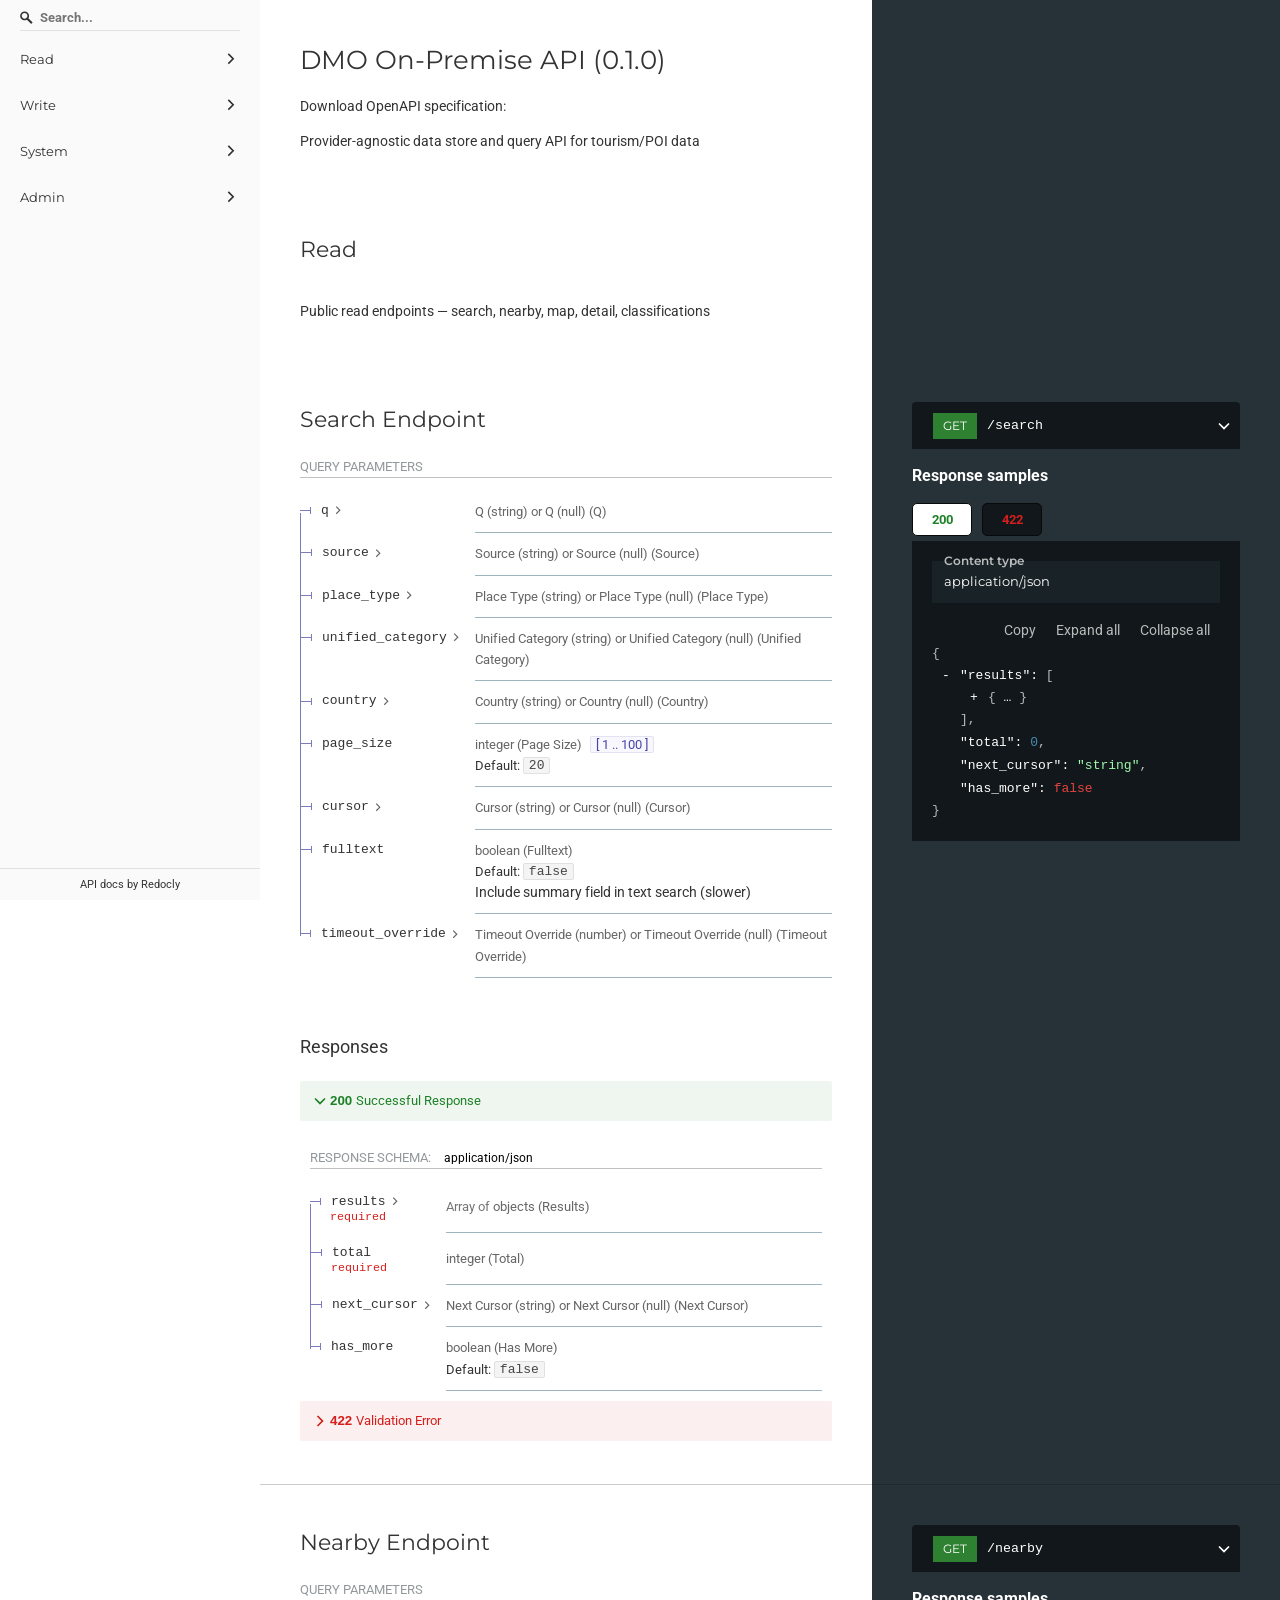
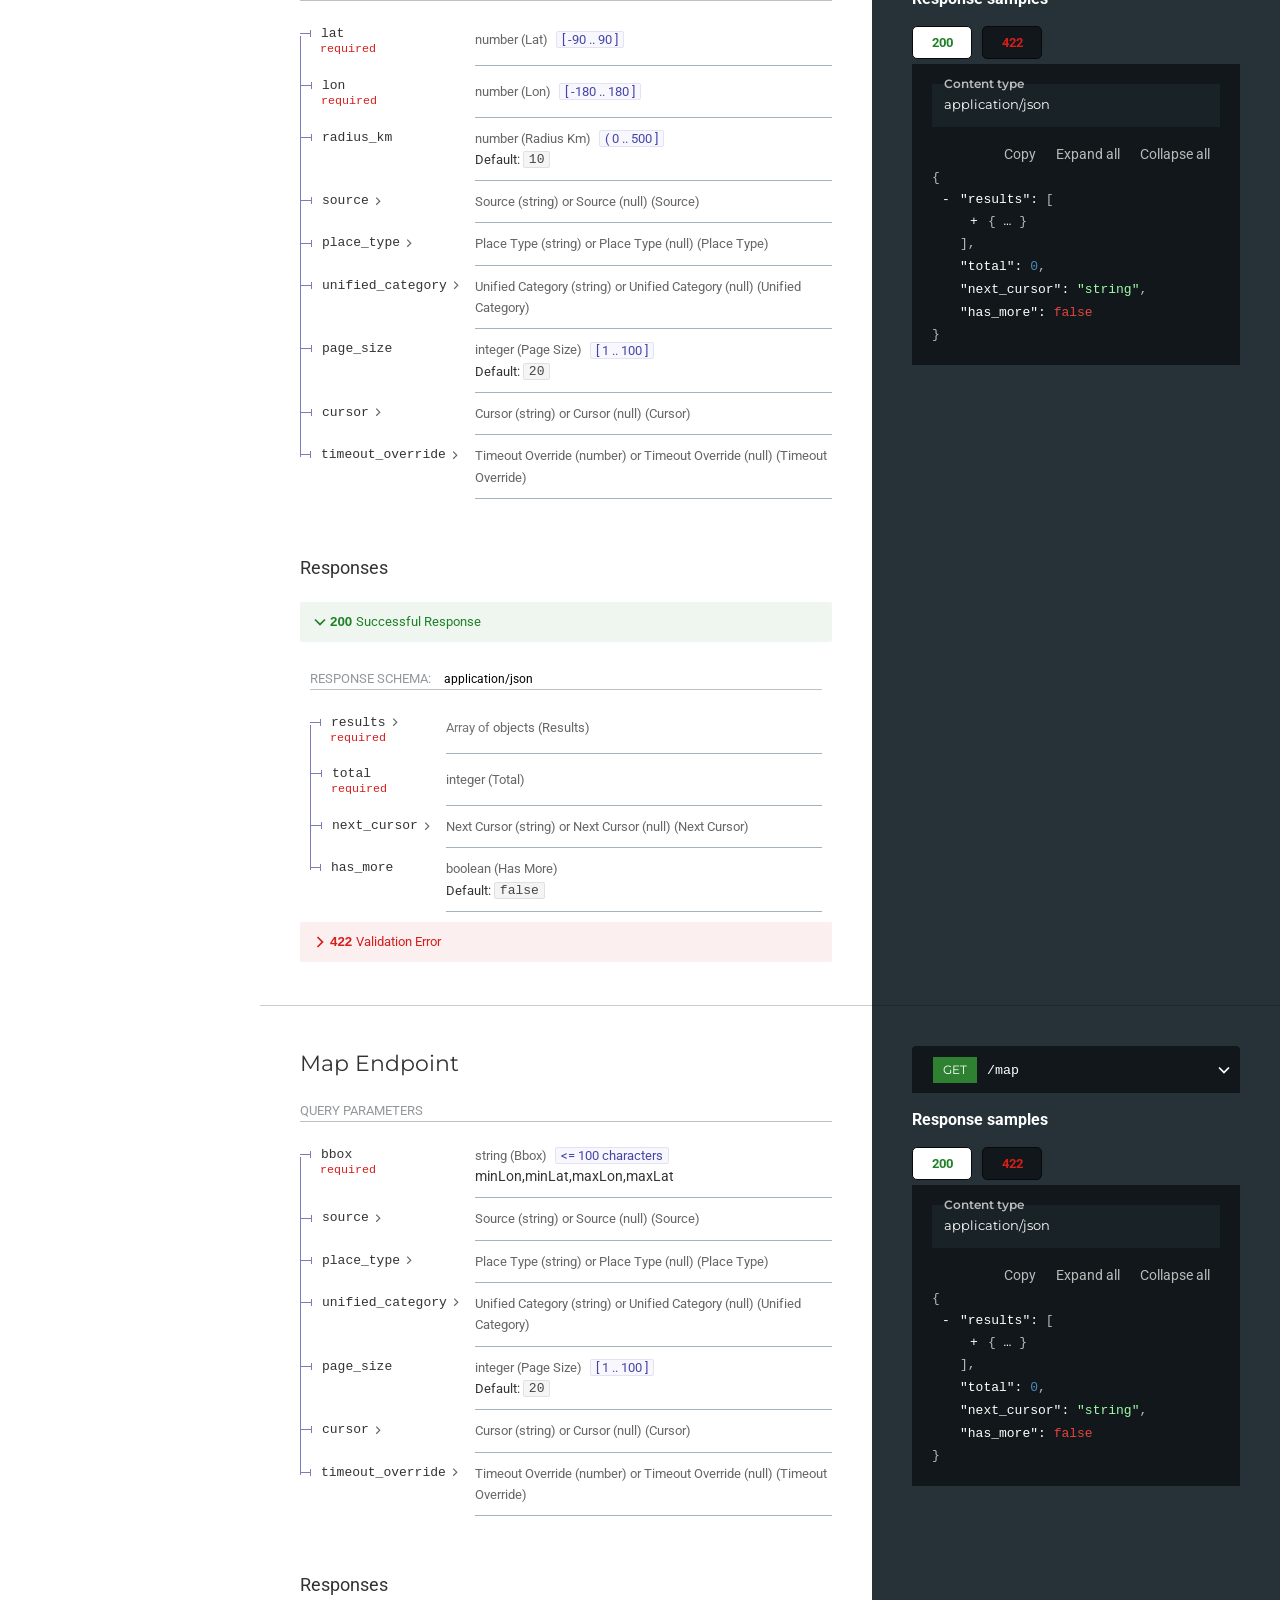
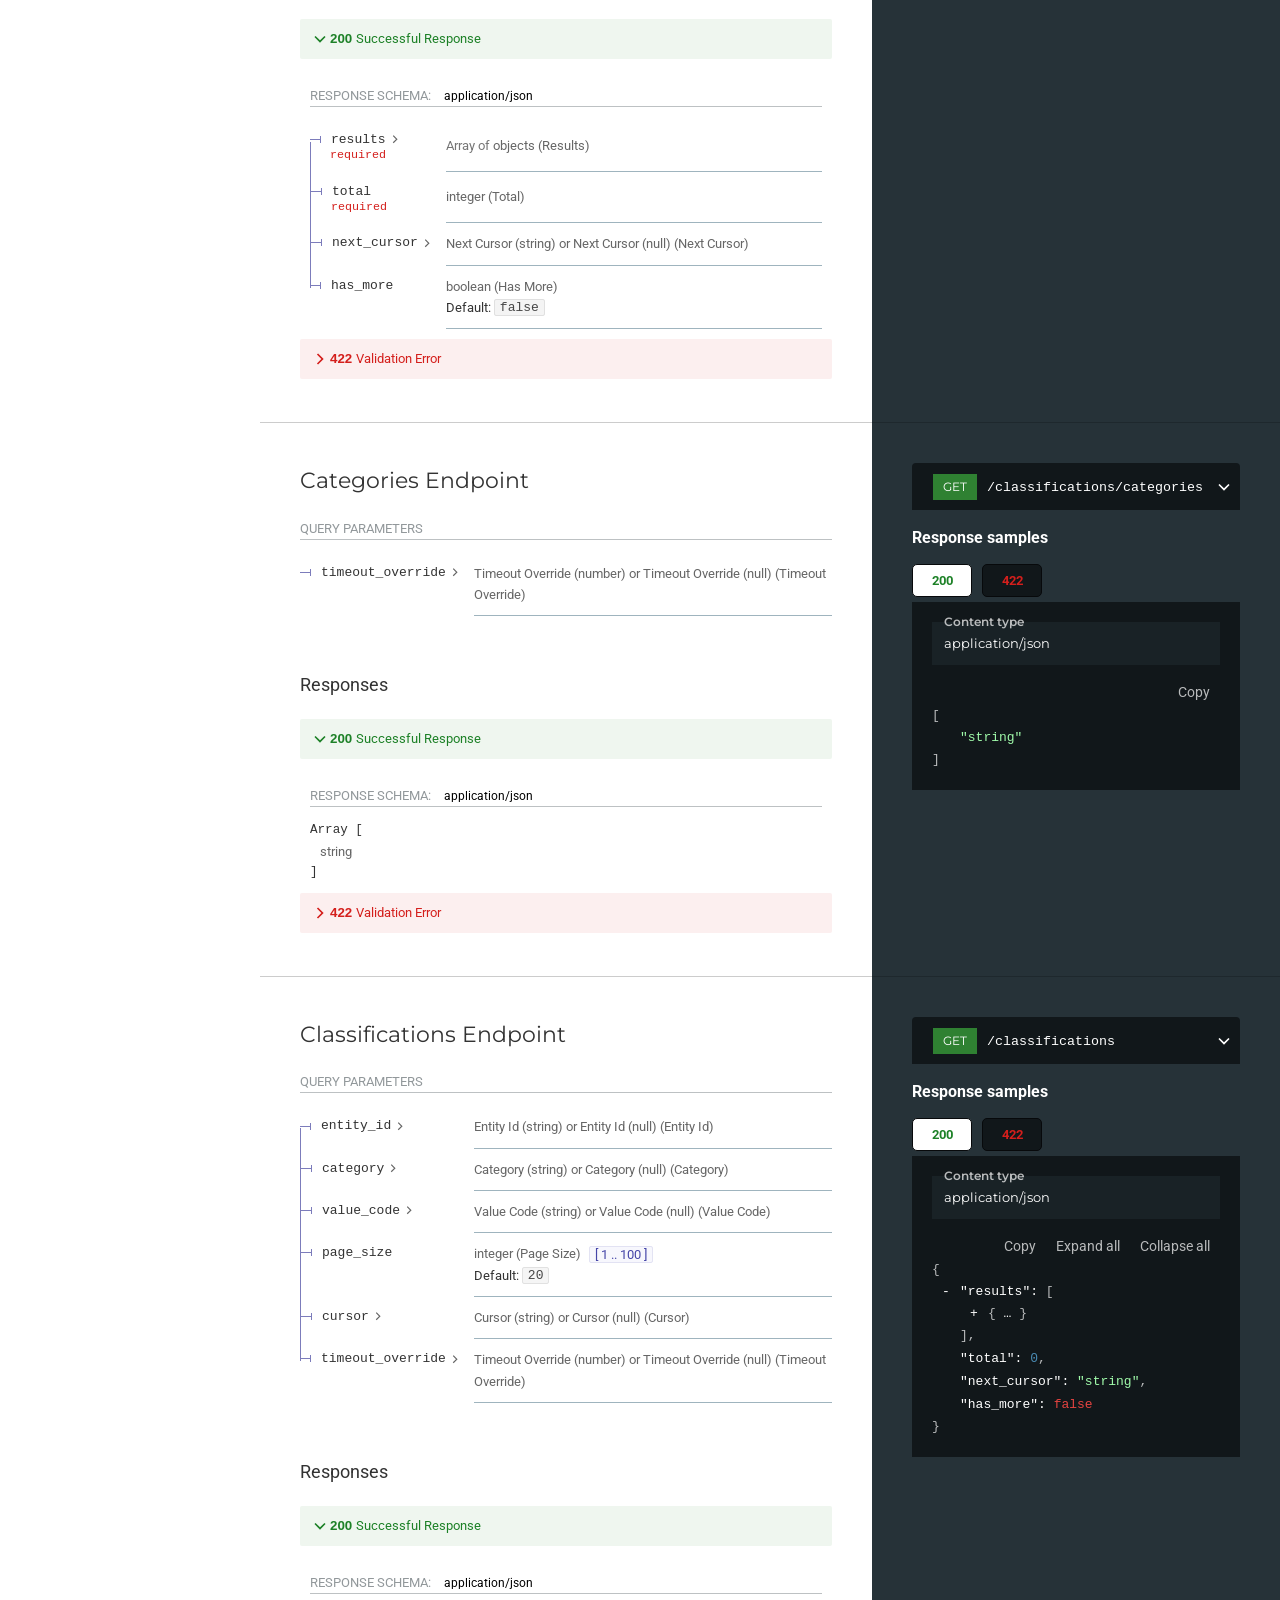
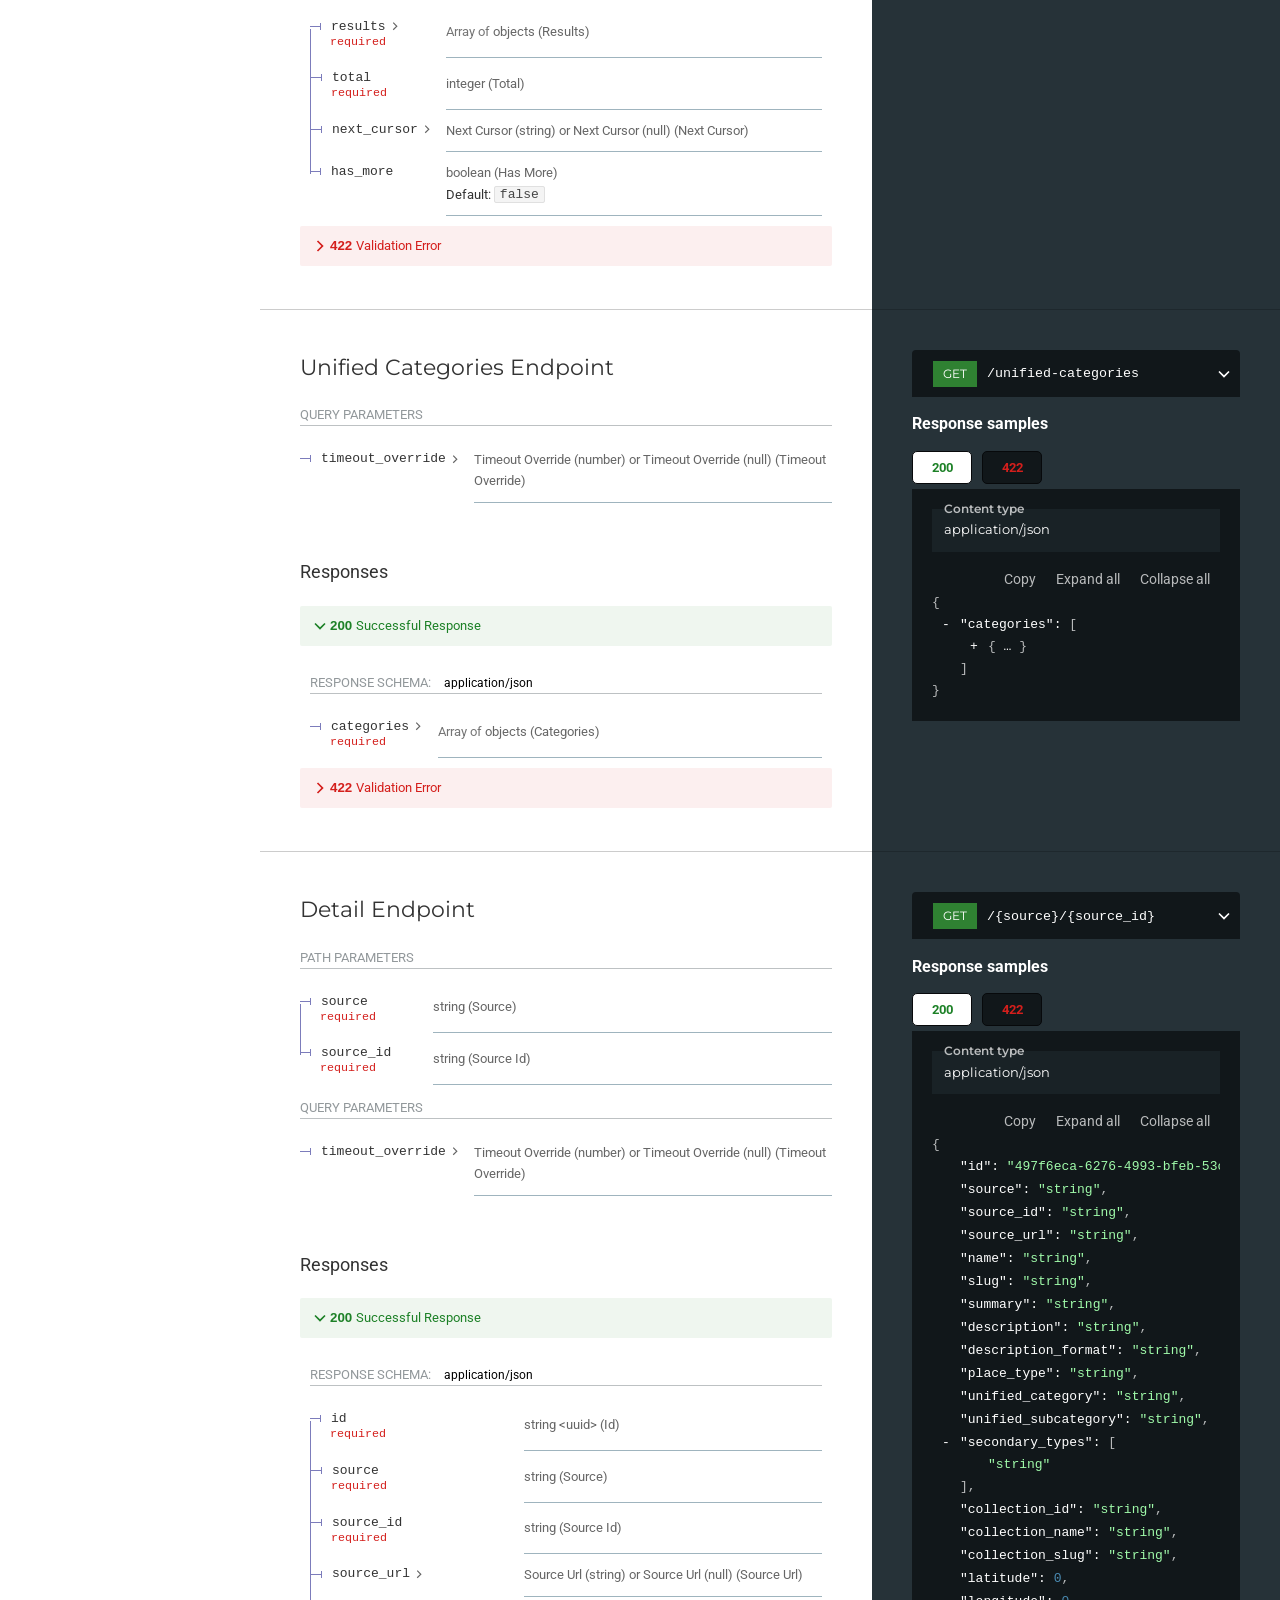
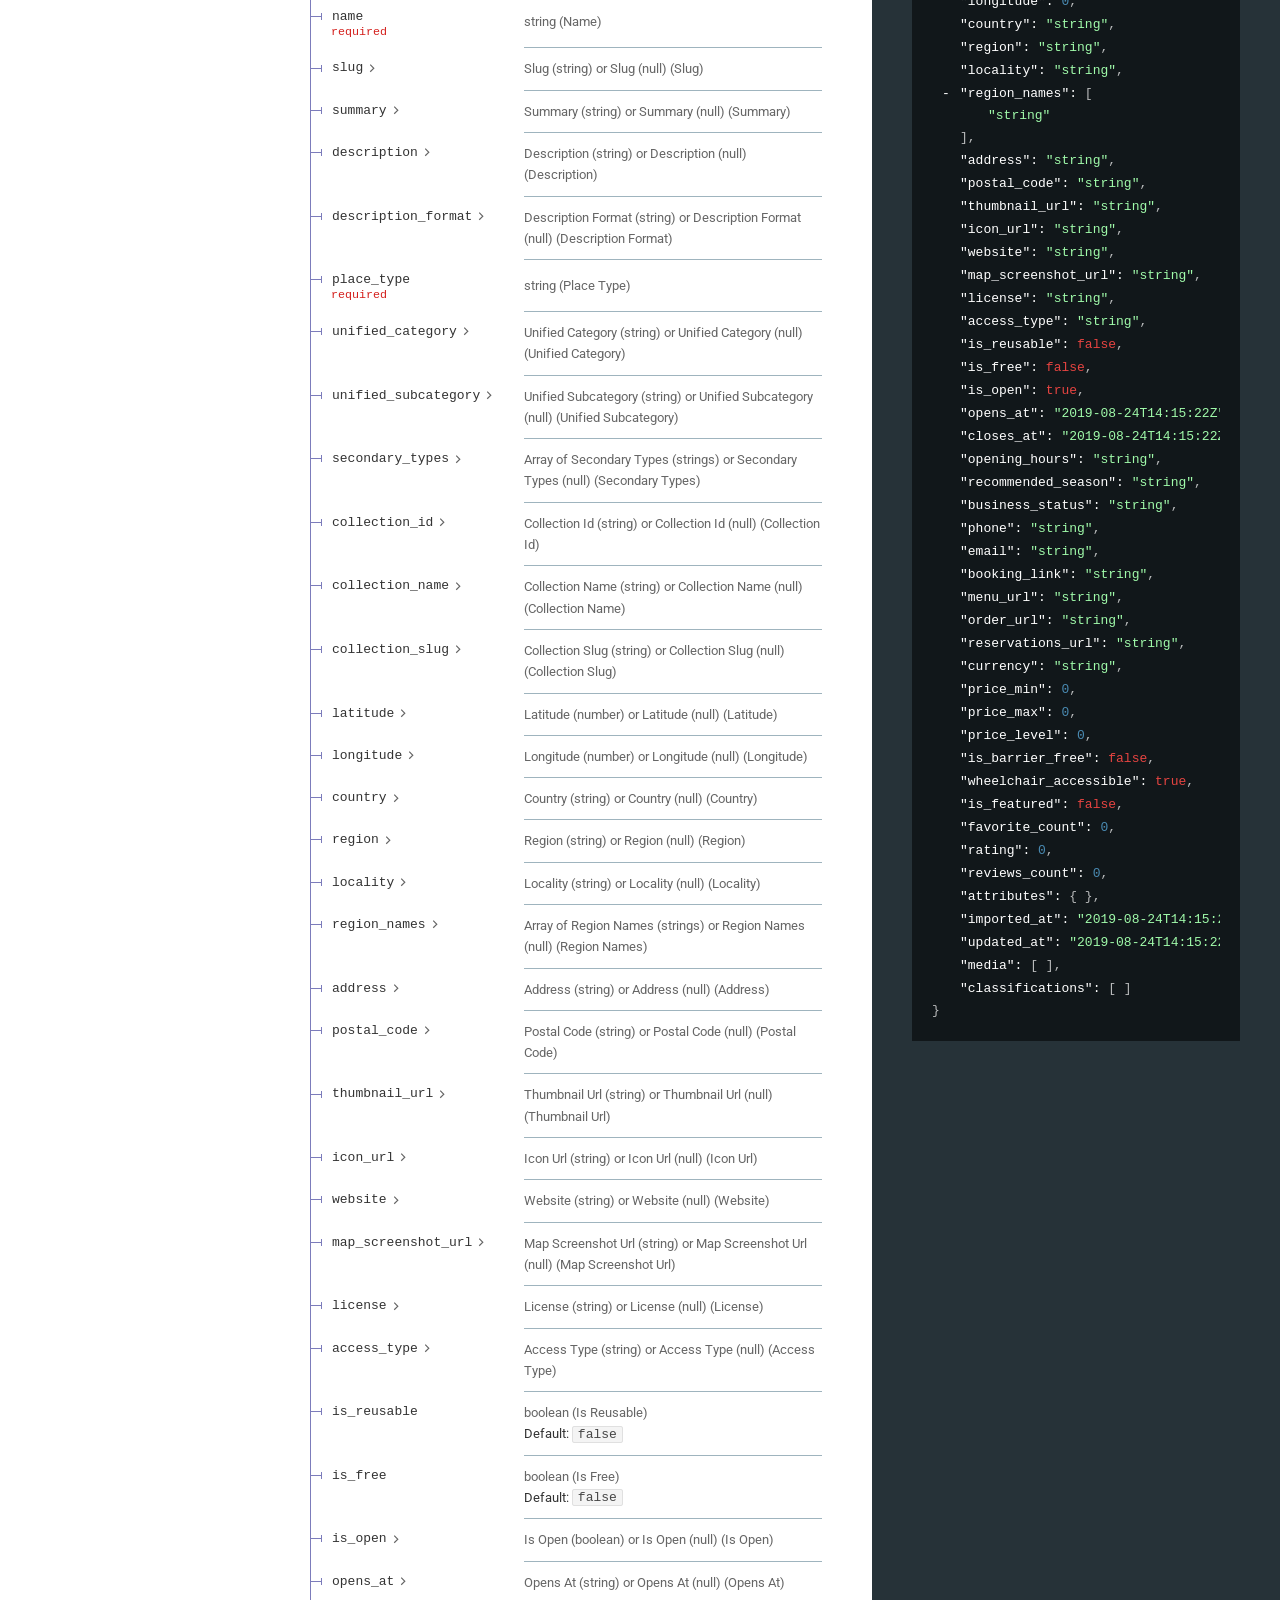
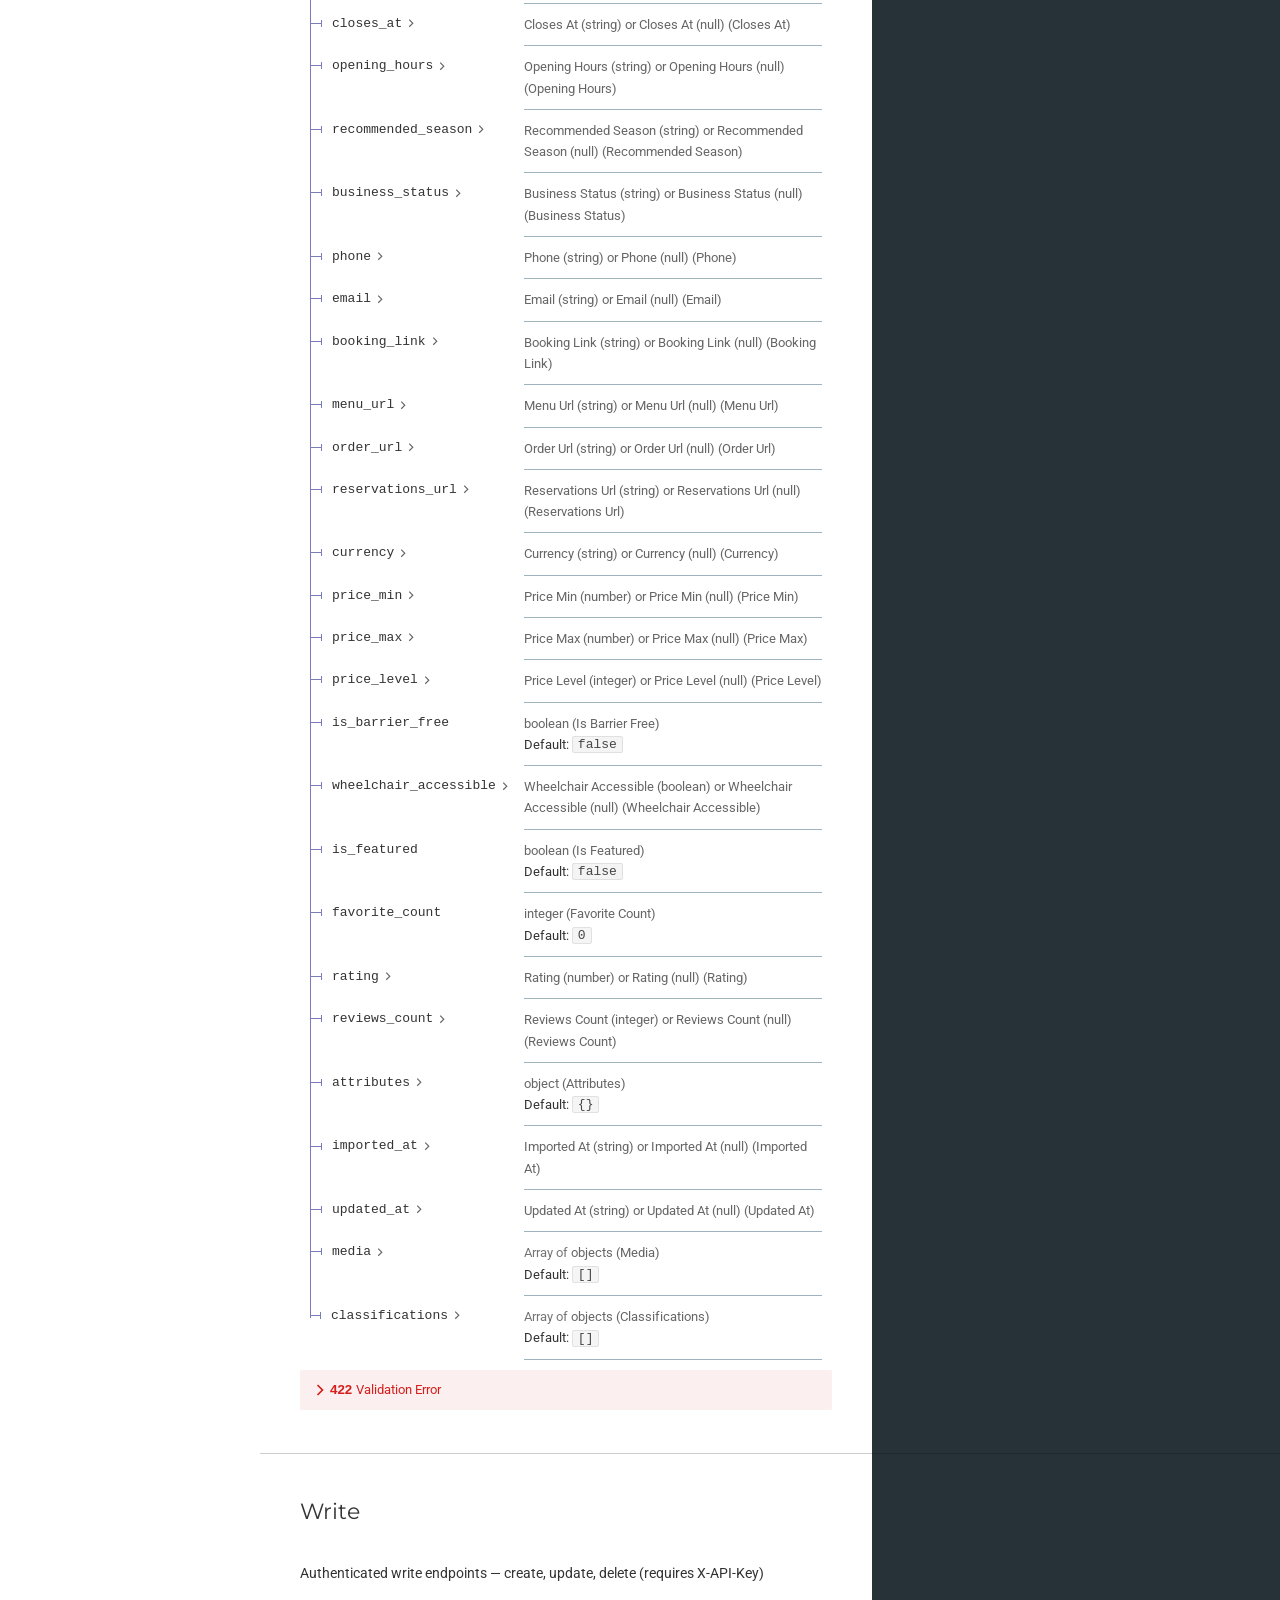
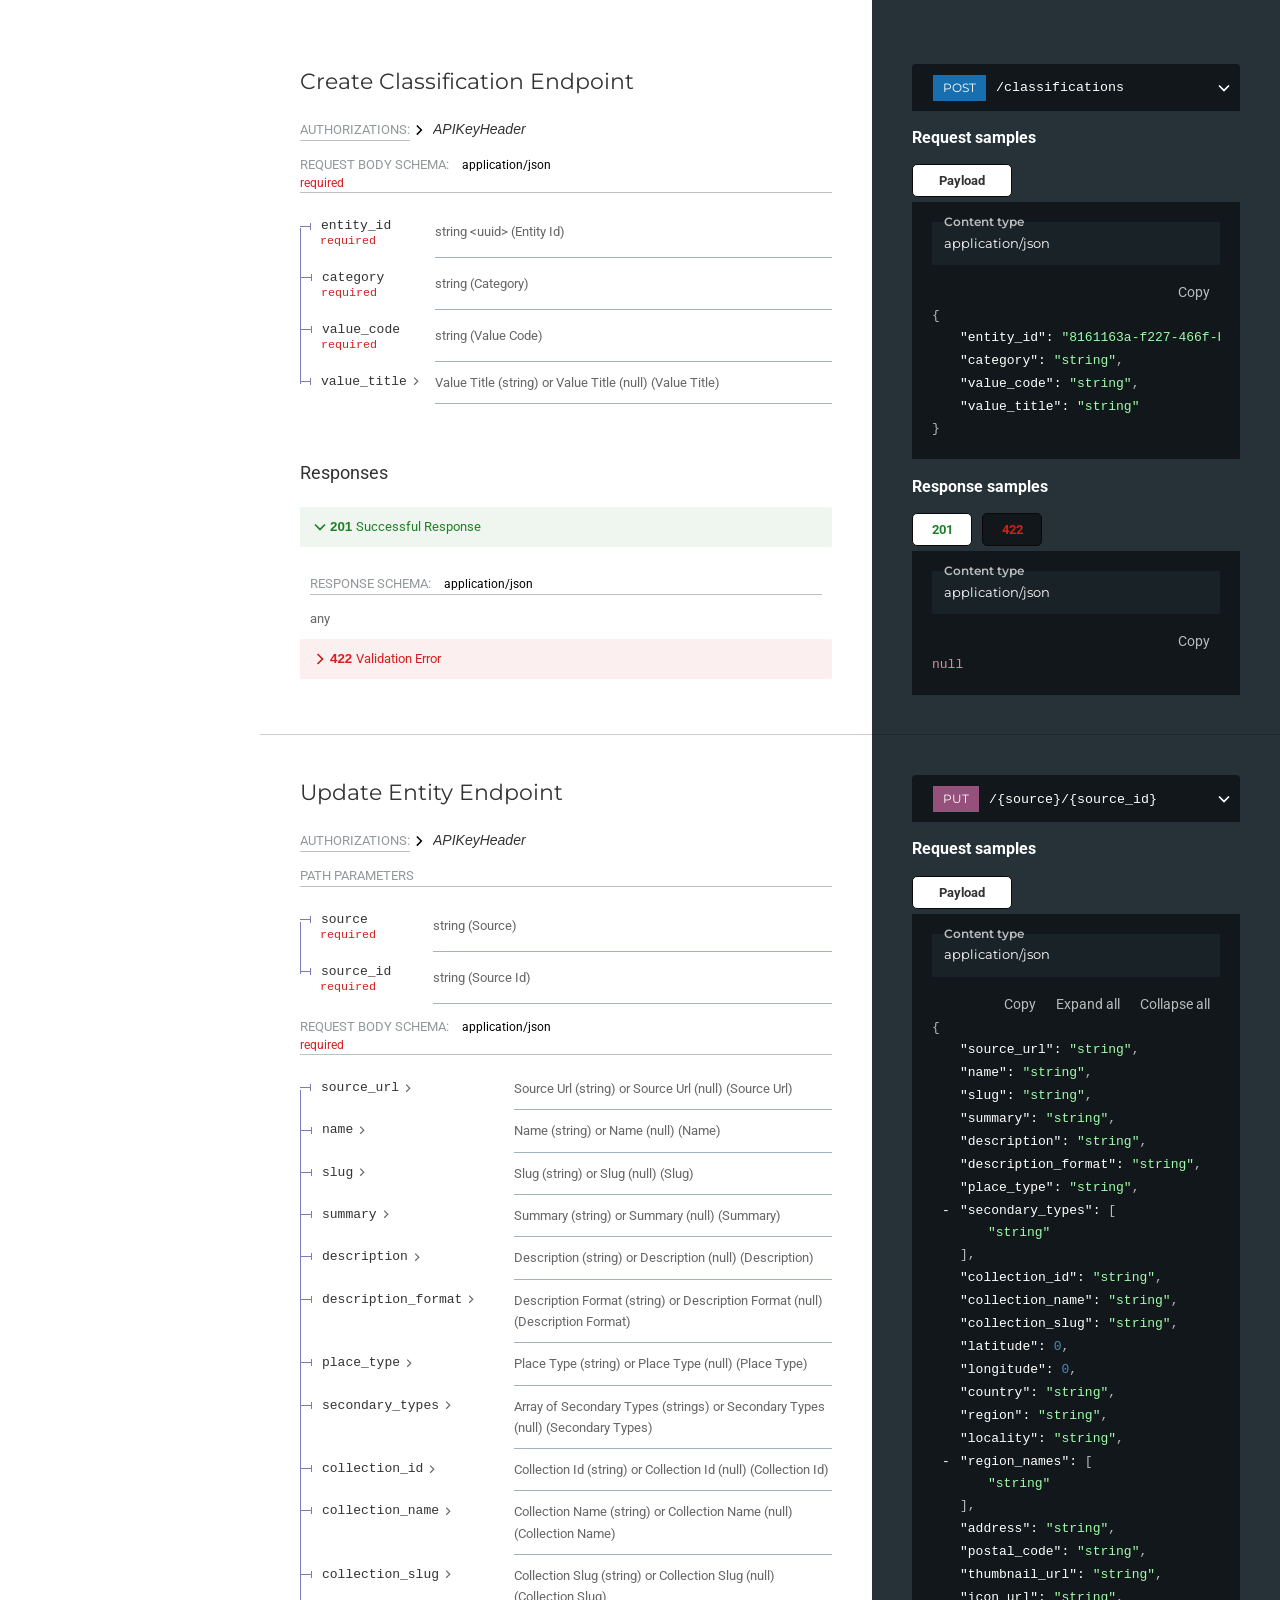
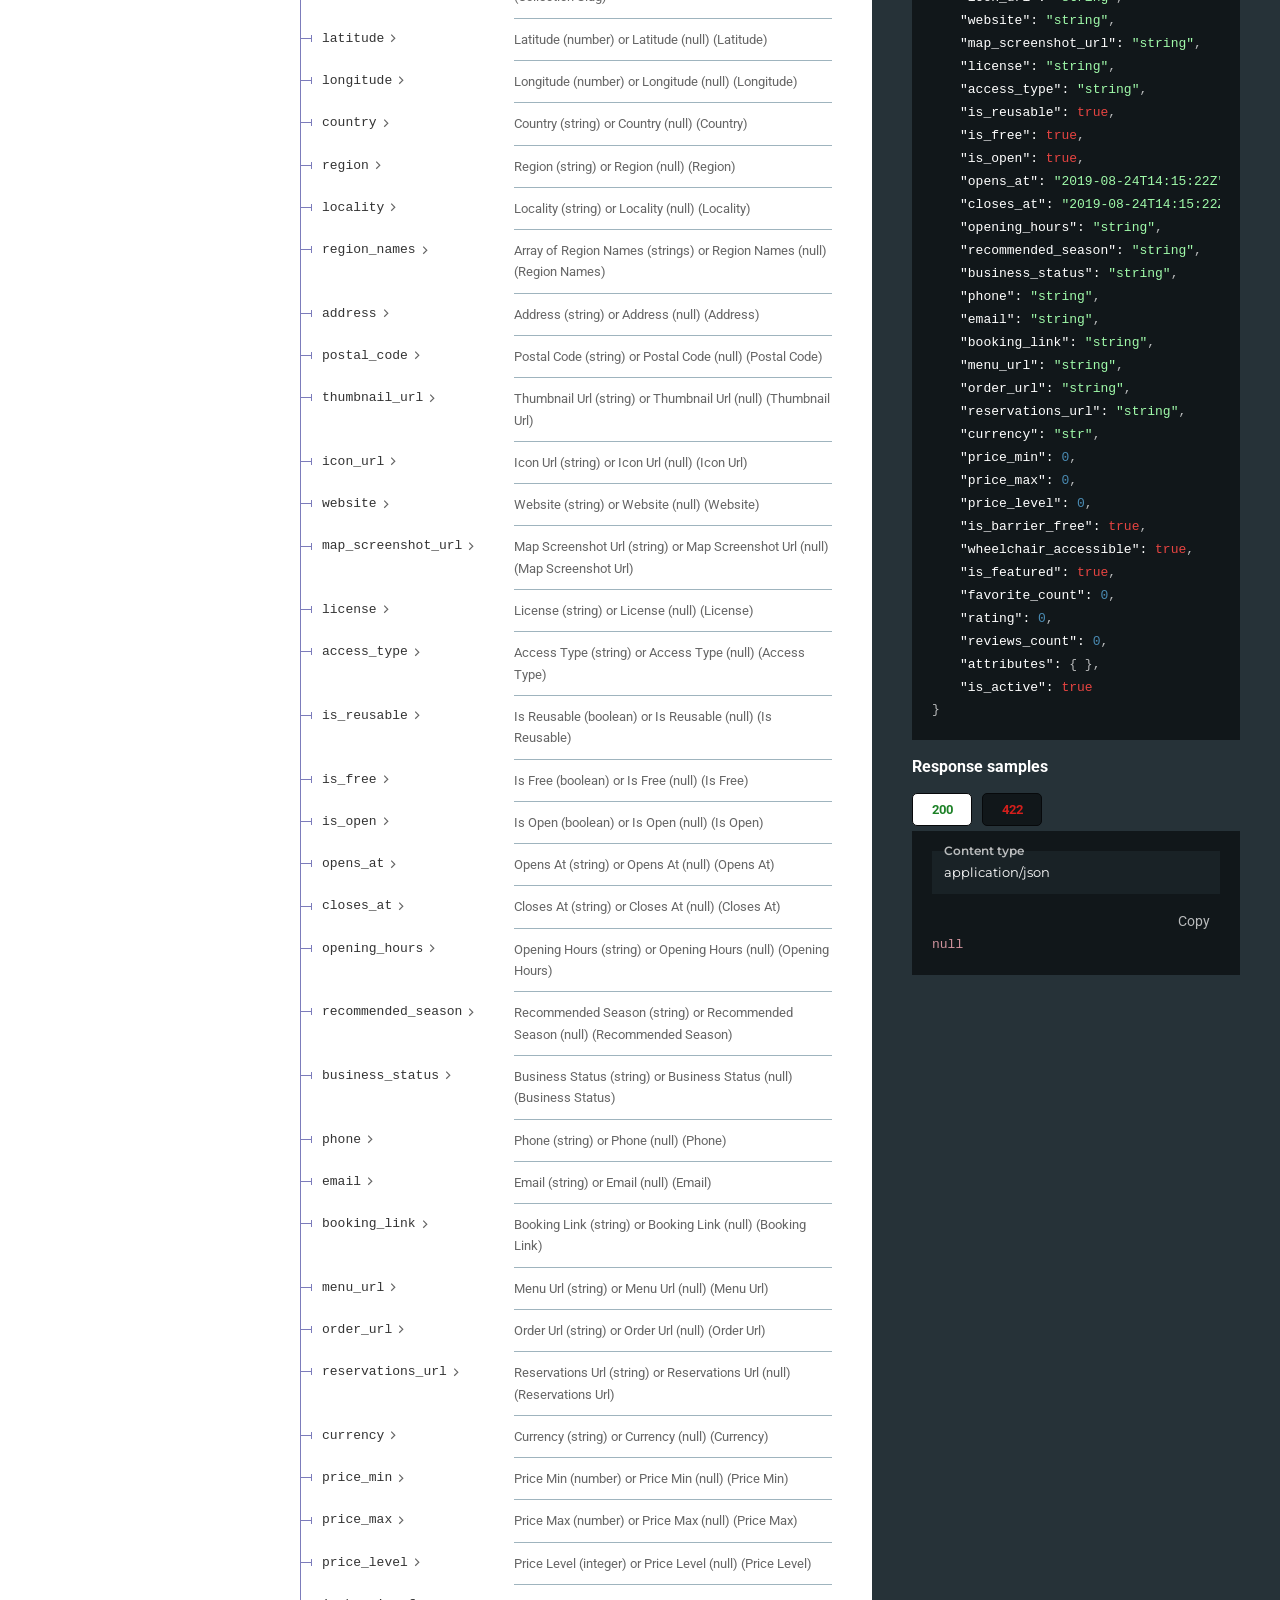
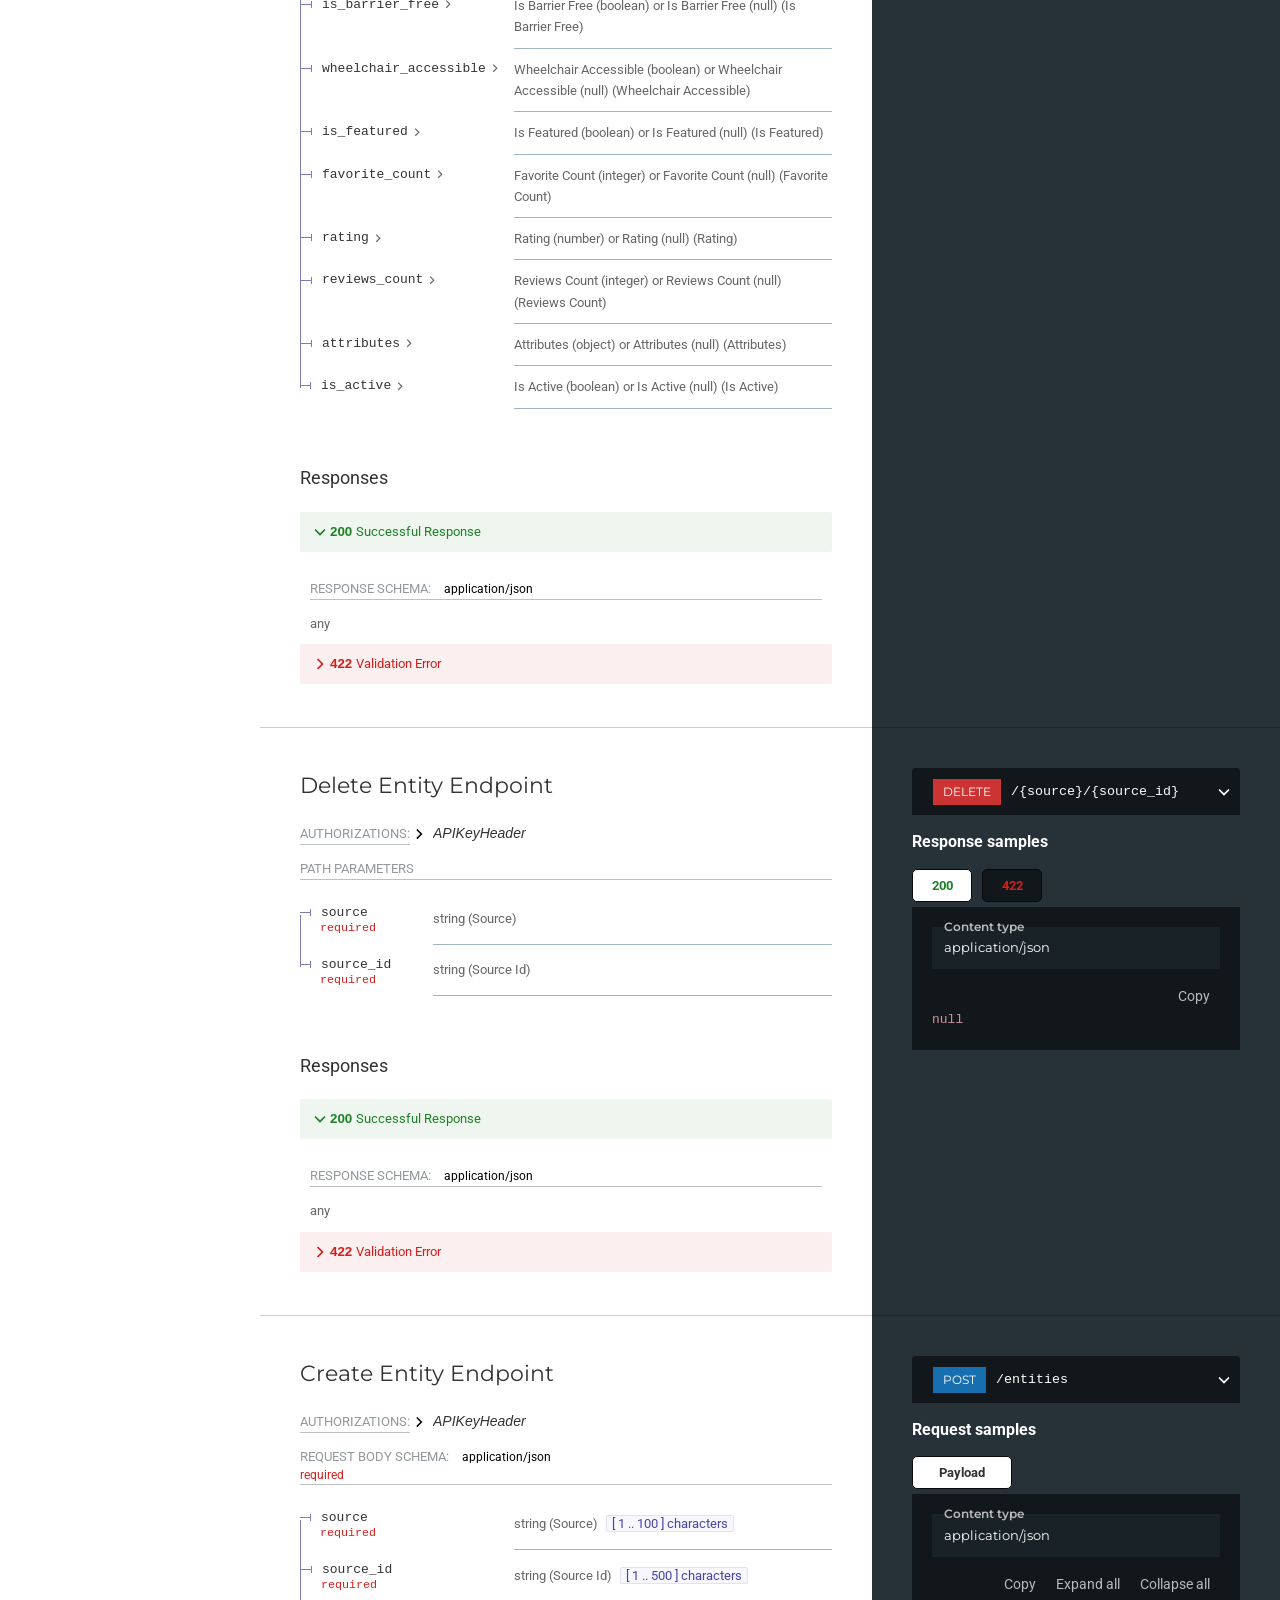
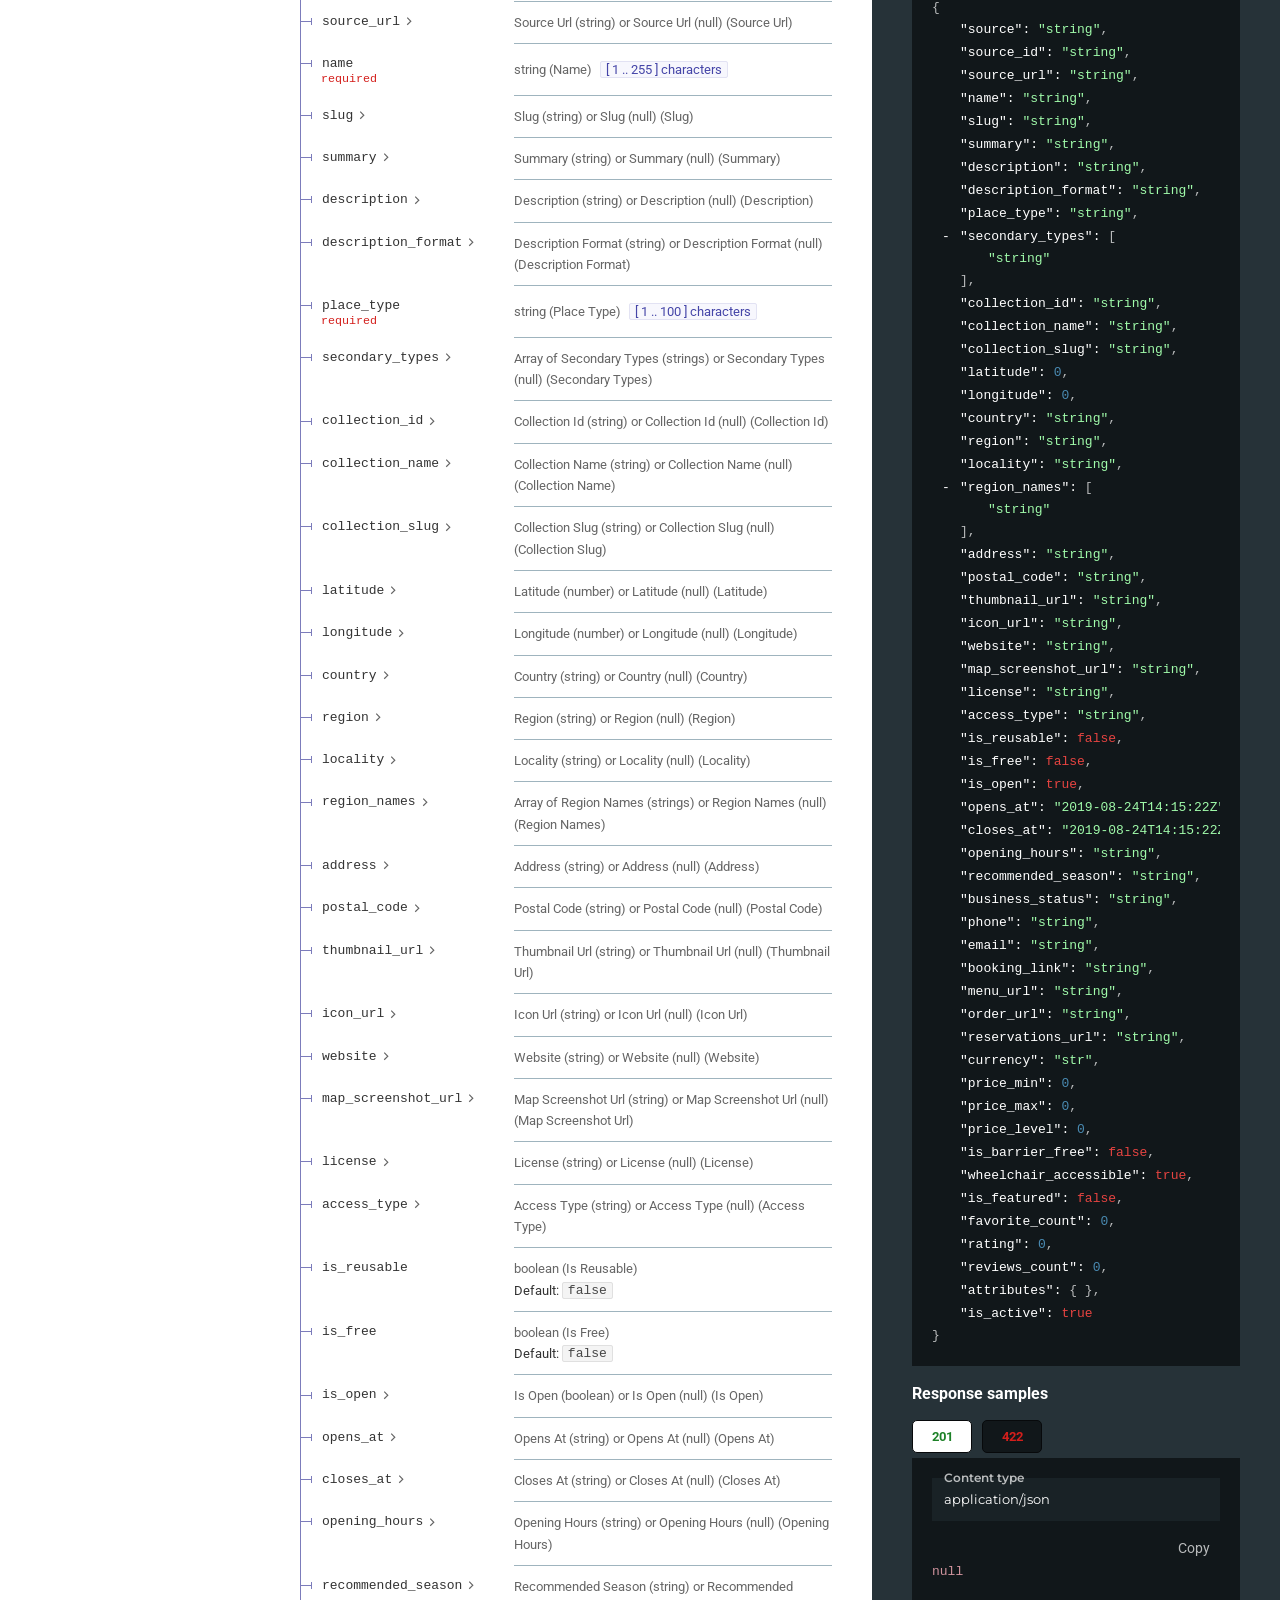
==== commit b33df209: "docs: regenerate OpenAPI specs with fulltext parameter - openapi.json: 105KB → 121KB (added fulltext" ====
--- a/docs/index.html
+++ b/docs/index.html
@@ -12,7 +12,7 @@
       margin: 0;
     }
   </style>
-  <script src="https://cdn.redocly.com/redoc/v2.5.3/bundles/redoc.standalone.js"></script><style data-styled="true" data-styled-version="6.4.2">.kktglN{width:calc(100% - 40%);padding:0 40px;}/*!sc*/
+  <script src="https://cdn.redocly.com/redoc/v2.5.3/bundles/redoc.standalone.js" integrity="sha384-xiEssMQFSpSfLbzRZCGfxxIM5QDb2DTrU6vyoZdp2sV1L6pmOMy6MpTtUoLbpC96" crossorigin="anonymous"></script><style data-styled="true" data-styled-version="6.4.2">.kktglN{width:calc(100% - 40%);padding:0 40px;}/*!sc*/
 @media print,screen and (max-width: 75rem){.kktglN{width:100%;padding:40px 40px;}}/*!sc*/
 .kmAAAV{width:calc(100% - 40%);padding:0 40px;}/*!sc*/
 @media print,screen and (max-width: 75rem){.kmAAAV{width:100%;padding:0px 40px;}}/*!sc*/
@@ -370,6 +370,8 @@
 data-styled.g124[id="sc-fXmTIC"]{content:"cqDULz,"}/*!sc*/
 .hgNHCh{font-size:1.3em;padding:0.2em 0;margin:3em 0 1.1em;color:#333333;font-weight:normal;}/*!sc*/
 data-styled.g125[id="sc-fINhYD"]{content:"hgNHCh,"}/*!sc*/
+.ktZmcf{margin-bottom:30px;}/*!sc*/
+data-styled.g130[id="sc-iFUzrA"]{content:"ktZmcf,"}/*!sc*/
 .kjuNaM{user-select:none;width:20px;height:20px;align-self:center;display:flex;flex-direction:column;color:#32329f;}/*!sc*/
 data-styled.g131[id="sc-iruNHB"]{content:"kjuNaM,"}/*!sc*/
 .cczbHe{width:260px;background-color:#fafafa;overflow:hidden;display:flex;flex-direction:column;backface-visibility:hidden;height:100vh;position:sticky;position:-webkit-sticky;top:0;}/*!sc*/
@@ -403,7 +405,7 @@
 
 <body>
   
-      <div id="redoc"><div class="sc-dwkskT jetsmW redoc-wrap"><div class="sc-eVYbGh cczbHe menu-content" style="top:0px;height:calc(100vh - 0px)"><div role="search" class="sc-kijJqc uMSfb"><svg class="sc-iIvZUO kAmnlO search-icon" version="1.1" viewBox="0 0 1000 1000" x="0px" xmlns="http://www.w3.org/2000/svg" y="0px"><path d="M968.2,849.4L667.3,549c83.9-136.5,66.7-317.4-51.7-435.6C477.1-25,252.5-25,113.9,113.4c-138.5,138.3-138.5,362.6,0,501C219.2,730.1,413.2,743,547.6,666.5l301.9,301.4c43.6,43.6,76.9,14.9,104.2-12.4C981,928.3,1011.8,893,968.2,849.4z M524.5,522c-88.9,88.7-233,88.7-321.8,0c-88.9-88.7-88.9-232.6,0-321.3c88.9-88.7,233-88.7,321.8,0C613.4,289.4,613.4,433.3,524.5,522z"></path></svg><input placeholder="Search..." aria-label="Search" type="text" class="sc-cLhBAz fTcICO search-input" value=""/></div><div class="sc-kLEbxe iOXjCz scrollbar-container undefined"><ul role="menu" class="sc-ilnrqe dqIuaF"><li tabindex="0" depth="1" data-item-id="tag/Read" role="menuitem" aria-label="Read" aria-expanded="false" class="sc-uMZhz cQETmj"><label class="sc-bitxrY buxoPL -depth1"><span width="calc(100% - 38px)" title="Read" class="sc-eHoOIp ehBKwY">Read</span><svg class="sc-dYjPD kdgFPv" version="1.1" viewBox="0 0 24 24" x="0" xmlns="http://www.w3.org/2000/svg" y="0" aria-hidden="true"><polygon points="17.3 8.3 12 13.6 6.7 8.3 5.3 9.7 12 16.4 18.7 9.7 "></polygon></svg></label><ul class="sc-ilnrqe gTfiRs"><li tabindex="0" depth="2" data-item-id="tag/Read/operation/search_endpoint_search_get" role="menuitem" aria-label="Search Endpoint" aria-expanded="false" class="sc-uMZhz cQETmj"><label class="sc-bitxrY cGOuox -depth2"><span type="get" class="sc-XpSrr jjsIAS operation-type get">get</span><span tabindex="0" width="calc(100% - 38px)" class="sc-eHoOIp ehBKwY">Search Endpoint</span></label></li><li tabindex="0" depth="2" data-item-id="tag/Read/operation/nearby_endpoint_nearby_get" role="menuitem" aria-label="Nearby Endpoint" aria-expanded="false" class="sc-uMZhz cQETmj"><label class="sc-bitxrY cGOuox -depth2"><span type="get" class="sc-XpSrr jjsIAS operation-type get">get</span><span tabindex="0" width="calc(100% - 38px)" class="sc-eHoOIp ehBKwY">Nearby Endpoint</span></label></li><li tabindex="0" depth="2" data-item-id="tag/Read/operation/map_endpoint_map_get" role="menuitem" aria-label="Map Endpoint" aria-expanded="false" class="sc-uMZhz cQETmj"><label class="sc-bitxrY cGOuox -depth2"><span type="get" class="sc-XpSrr jjsIAS operation-type get">get</span><span tabindex="0" width="calc(100% - 38px)" class="sc-eHoOIp ehBKwY">Map Endpoint</span></label></li><li tabindex="0" depth="2" data-item-id="tag/Read/operation/categories_endpoint_classifications_categories_get" role="menuitem" aria-label="Categories Endpoint" aria-expanded="false" class="sc-uMZhz cQETmj"><label class="sc-bitxrY cGOuox -depth2"><span type="get" class="sc-XpSrr jjsIAS operation-type get">get</span><span tabindex="0" width="calc(100% - 38px)" class="sc-eHoOIp ehBKwY">Categories Endpoint</span></label></li><li tabindex="0" depth="2" data-item-id="tag/Read/operation/classifications_endpoint_classifications_get" role="menuitem" aria-label="Classifications Endpoint" aria-expanded="false" class="sc-uMZhz cQETmj"><label class="sc-bitxrY cGOuox -depth2"><span type="get" class="sc-XpSrr jjsIAS operation-type get">get</span><span tabindex="0" width="calc(100% - 38px)" class="sc-eHoOIp ehBKwY">Classifications Endpoint</span></label></li><li tabindex="0" depth="2" data-item-id="tag/Read/operation/unified_categories_endpoint_unified_categories_get" role="menuitem" aria-label="Unified Categories Endpoint" aria-expanded="false" class="sc-uMZhz cQETmj"><label class="sc-bitxrY cGOuox -depth2"><span type="get" class="sc-XpSrr jjsIAS operation-type get">get</span><span tabindex="0" width="calc(100% - 38px)" class="sc-eHoOIp ehBKwY">Unified Categories Endpoint</span></label></li><li tabindex="0" depth="2" data-item-id="tag/Read/operation/detail_endpoint__source___source_id__get" role="menuitem" aria-label="Detail Endpoint" aria-expanded="false" class="sc-uMZhz cQETmj"><label class="sc-bitxrY cGOuox -depth2"><span type="get" class="sc-XpSrr jjsIAS operation-type get">get</span><span tabindex="0" width="calc(100% - 38px)" class="sc-eHoOIp ehBKwY">Detail Endpoint</span></label></li></ul></li><li tabindex="0" depth="1" data-item-id="tag/Write" role="menuitem" aria-label="Write" aria-expanded="false" class="sc-uMZhz cQETmj"><label class="sc-bitxrY buxoPL -depth1"><span width="calc(100% - 38px)" title="Write" class="sc-eHoOIp ehBKwY">Write</span><svg class="sc-dYjPD kdgFPv" version="1.1" viewBox="0 0 24 24" x="0" xmlns="http://www.w3.org/2000/svg" y="0" aria-hidden="true"><polygon points="17.3 8.3 12 13.6 6.7 8.3 5.3 9.7 12 16.4 18.7 9.7 "></polygon></svg></label><ul class="sc-ilnrqe gTfiRs"><li tabindex="0" depth="2" data-item-id="tag/Write/operation/create_classification_endpoint_classifications_post" role="menuitem" aria-label="Create Classification Endpoint" aria-expanded="false" class="sc-uMZhz cQETmj"><label class="sc-bitxrY cGOuox -depth2"><span type="post" class="sc-XpSrr jjsIAS operation-type post">post</span><span tabindex="0" width="calc(100% - 38px)" class="sc-eHoOIp ehBKwY">Create Classification Endpoint</span></label></li><li tabindex="0" depth="2" data-item-id="tag/Write/operation/update_entity_endpoint__source___source_id__put" role="menuitem" aria-label="Update Entity Endpoint" aria-expanded="false" class="sc-uMZhz cQETmj"><label class="sc-bitxrY cGOuox -depth2"><span type="put" class="sc-XpSrr jjsIAS operation-type put">put</span><span tabindex="0" width="calc(100% - 38px)" class="sc-eHoOIp ehBKwY">Update Entity Endpoint</span></label></li><li tabindex="0" depth="2" data-item-id="tag/Write/operation/delete_entity_endpoint__source___source_id__delete" role="menuitem" aria-label="Delete Entity Endpoint" aria-expanded="false" class="sc-uMZhz cQETmj"><label class="sc-bitxrY cGOuox -depth2"><span type="delete" class="sc-XpSrr jjsIAS operation-type delete">del</span><span tabindex="0" width="calc(100% - 38px)" class="sc-eHoOIp ehBKwY">Delete Entity Endpoint</span></label></li><li tabindex="0" depth="2" data-item-id="tag/Write/operation/create_entity_endpoint_entities_post" role="menuitem" aria-label="Create Entity Endpoint" aria-expanded="false" class="sc-uMZhz cQETmj"><label class="sc-bitxrY cGOuox -depth2"><span type="post" class="sc-XpSrr jjsIAS operation-type post">post</span><span tabindex="0" width="calc(100% - 38px)" class="sc-eHoOIp ehBKwY">Create Entity Endpoint</span></label></li><li tabindex="0" depth="2" data-item-id="tag/Write/operation/delete_media_endpoint_media__media_id__delete" role="menuitem" aria-label="Delete Media Endpoint" aria-expanded="false" class="sc-uMZhz cQETmj"><label class="sc-bitxrY cGOuox -depth2"><span type="delete" class="sc-XpSrr jjsIAS operation-type delete">del</span><span tabindex="0" width="calc(100% - 38px)" class="sc-eHoOIp ehBKwY">Delete Media Endpoint</span></label></li><li tabindex="0" depth="2" data-item-id="tag/Write/operation/delete_classification_endpoint_classifications__classification_id__delete" role="menuitem" aria-label="Delete Classification Endpoint" aria-expanded="false" class="sc-uMZhz cQETmj"><label class="sc-bitxrY cGOuox -depth2"><span type="delete" class="sc-XpSrr jjsIAS operation-type delete">del</span><span tabindex="0" width="calc(100% - 38px)" class="sc-eHoOIp ehBKwY">Delete Classification Endpoint</span></label></li><li tabindex="0" depth="2" data-item-id="tag/Write/operation/bulk_upsert_endpoint_entities_bulk_post" role="menuitem" aria-label="Bulk Upsert Endpoint" aria-expanded="false" class="sc-uMZhz cQETmj"><label class="sc-bitxrY cGOuox -depth2"><span type="post" class="sc-XpSrr jjsIAS operation-type post">post</span><span tabindex="0" width="calc(100% - 38px)" class="sc-eHoOIp ehBKwY">Bulk Upsert Endpoint</span></label></li><li tabindex="0" depth="2" data-item-id="tag/Write/operation/create_media_endpoint_media_post" role="menuitem" aria-label="Create Media Endpoint" aria-expanded="false" class="sc-uMZhz cQETmj"><label class="sc-bitxrY cGOuox -depth2"><span type="post" class="sc-XpSrr jjsIAS operation-type post">post</span><span tabindex="0" width="calc(100% - 38px)" class="sc-eHoOIp ehBKwY">Create Media Endpoint</span></label></li></ul></li><li tabindex="0" depth="1" data-item-id="tag/System" role="menuitem" aria-label="System" aria-expanded="false" class="sc-uMZhz cQETmj"><label class="sc-bitxrY buxoPL -depth1"><span width="calc(100% - 38px)" title="System" class="sc-eHoOIp ehBKwY">System</span><svg class="sc-dYjPD kdgFPv" version="1.1" viewBox="0 0 24 24" x="0" xmlns="http://www.w3.org/2000/svg" y="0" aria-hidden="true"><polygon points="17.3 8.3 12 13.6 6.7 8.3 5.3 9.7 12 16.4 18.7 9.7 "></polygon></svg></label><ul class="sc-ilnrqe gTfiRs"><li tabindex="0" depth="2" data-item-id="tag/System/operation/health_health_get" role="menuitem" aria-label="Health" aria-expanded="false" class="sc-uMZhz cQETmj"><label class="sc-bitxrY cGOuox -depth2"><span type="get" class="sc-XpSrr jjsIAS operation-type get">get</span><span tabindex="0" width="calc(100% - 38px)" class="sc-eHoOIp ehBKwY">Health</span></label></li><li tabindex="0" depth="2" data-item-id="tag/System/operation/get_metrics_metrics_get" role="menuitem" aria-label="Get Metrics" aria-expanded="false" class="sc-uMZhz cQETmj"><label class="sc-bitxrY cGOuox -depth2"><span type="get" class="sc-XpSrr jjsIAS operation-type get">get</span><span tabindex="0" width="calc(100% - 38px)" class="sc-eHoOIp ehBKwY">Get Metrics</span></label></li></ul></li><li tabindex="0" depth="1" data-item-id="tag/Admin" role="menuitem" aria-label="Admin" aria-expanded="false" class="sc-uMZhz cQETmj"><label class="sc-bitxrY buxoPL -depth1"><span width="calc(100% - 38px)" title="Admin" class="sc-eHoOIp ehBKwY">Admin</span><svg class="sc-dYjPD kdgFPv" version="1.1" viewBox="0 0 24 24" x="0" xmlns="http://www.w3.org/2000/svg" y="0" aria-hidden="true"><polygon points="17.3 8.3 12 13.6 6.7 8.3 5.3 9.7 12 16.4 18.7 9.7 "></polygon></svg></label><ul class="sc-ilnrqe gTfiRs"><li tabindex="0" depth="2" data-item-id="tag/Admin/operation/admin_dashboard_admin__get" role="menuitem" aria-label="Admin Dashboard" aria-expanded="false" class="sc-uMZhz cQETmj"><label class="sc-bitxrY cGOuox -depth2"><span type="get" class="sc-XpSrr jjsIAS operation-type get">get</span><span tabindex="0" width="calc(100% - 38px)" class="sc-eHoOIp ehBKwY">Admin Dashboard</span></label></li><li tabindex="0" depth="2" data-item-id="tag/Admin/operation/admin_dashboard_admin_get" role="menuitem" aria-label="Admin Dashboard" aria-expanded="false" class="sc-uMZhz cQETmj"><label class="sc-bitxrY cGOuox -depth2"><span type="get" class="sc-XpSrr jjsIAS operation-type get">get</span><span tabindex="0" width="calc(100% - 38px)" class="sc-eHoOIp ehBKwY">Admin Dashboard</span></label></li><li tabindex="0" depth="2" data-item-id="tag/Admin/operation/admin_entities_admin_entities_get" role="menuitem" aria-label="Admin Entities" aria-expanded="false" class="sc-uMZhz cQETmj"><label class="sc-bitxrY cGOuox -depth2"><span type="get" class="sc-XpSrr jjsIAS operation-type get">get</span><span tabindex="0" width="calc(100% - 38px)" class="sc-eHoOIp ehBKwY">Admin Entities</span></label></li><li tabindex="0" depth="2" data-item-id="tag/Admin/operation/admin_entity_detail_admin_entities__entity_id__get" role="menuitem" aria-label="Admin Entity Detail" aria-expanded="false" class="sc-uMZhz cQETmj"><label class="sc-bitxrY cGOuox -depth2"><span type="get" class="sc-XpSrr jjsIAS operation-type get">get</span><span tabindex="0" width="calc(100% - 38px)" class="sc-eHoOIp ehBKwY">Admin Entity Detail</span></label></li><li tabindex="0" depth="2" data-item-id="tag/Admin/operation/admin_classifications_admin_classifications_get" role="menuitem" aria-label="Admin Classifications" aria-expanded="false" class="sc-uMZhz cQETmj"><label class="sc-bitxrY cGOuox -depth2"><span type="get" class="sc-XpSrr jjsIAS operation-type get">get</span><span tabindex="0" width="calc(100% - 38px)" class="sc-eHoOIp ehBKwY">Admin Classifications</span></label></li><li tabindex="0" depth="2" data-item-id="tag/Admin/operation/admin_scripts_admin_scripts_get" role="menuitem" aria-label="Admin Scripts" aria-expanded="false" class="sc-uMZhz cQETmj"><label class="sc-bitxrY cGOuox -depth2"><span type="get" class="sc-XpSrr jjsIAS operation-type get">get</span><span tabindex="0" width="calc(100% - 38px)" class="sc-eHoOIp ehBKwY">Admin Scripts</span></label></li><li tabindex="0" depth="2" data-item-id="tag/Admin/operation/admin_script_detail_admin_scripts__script_name__get" role="menuitem" aria-label="Admin Script Detail" aria-expanded="false" class="sc-uMZhz cQETmj"><label class="sc-bitxrY cGOuox -depth2"><span type="get" class="sc-XpSrr jjsIAS operation-type get">get</span><span tabindex="0" width="calc(100% - 38px)" class="sc-eHoOIp ehBKwY">Admin Script Detail</span></label></li><li tabindex="0" depth="2" data-item-id="tag/Admin/operation/admin_script_run_admin_scripts__script_name__run_post" role="menuitem" aria-label="Admin Script Run" aria-expanded="false" class="sc-uMZhz cQETmj"><label class="sc-bitxrY cGOuox -depth2"><span type="post" class="sc-XpSrr jjsIAS operation-type post">post</span><span tabindex="0" width="calc(100% - 38px)" class="sc-eHoOIp ehBKwY">Admin Script Run</span></label></li><li tabindex="0" depth="2" data-item-id="tag/Admin/operation/admin_script_status_admin_scripts_runs__run_id__get" role="menuitem" aria-label="Admin Script Status" aria-expanded="false" class="sc-uMZhz cQETmj"><label class="sc-bitxrY cGOuox -depth2"><span type="get" class="sc-XpSrr jjsIAS operation-type get">get</span><span tabindex="0" width="calc(100% - 38px)" class="sc-eHoOIp ehBKwY">Admin Script Status</span></label></li><li tabindex="0" depth="2" data-item-id="tag/Admin/operation/admin_settings_page_admin_settings_get" role="menuitem" aria-label="Admin Settings Page" aria-expanded="false" class="sc-uMZhz cQETmj"><label class="sc-bitxrY cGOuox -depth2"><span type="get" class="sc-XpSrr jjsIAS operation-type get">get</span><span tabindex="0" width="calc(100% - 38px)" class="sc-eHoOIp ehBKwY">Admin Settings Page</span></label></li><li tabindex="0" depth="2" data-item-id="tag/Admin/operation/admin_settings_save_admin_settings_post" role="menuitem" aria-label="Admin Settings Save" aria-expanded="false" class="sc-uMZhz cQETmj"><label class="sc-bitxrY cGOuox -depth2"><span type="post" class="sc-XpSrr jjsIAS operation-type post">post</span><span tabindex="0" width="calc(100% - 38px)" class="sc-eHoOIp ehBKwY">Admin Settings Save</span></label></li><li tabindex="0" depth="2" data-item-id="tag/Admin/operation/admin_settings_test_llm_admin_settings_test_llm_post" role="menuitem" aria-label="Admin Settings Test Llm" aria-expanded="false" class="sc-uMZhz cQETmj"><label class="sc-bitxrY cGOuox -depth2"><span type="post" class="sc-XpSrr jjsIAS operation-type post">post</span><span tabindex="0" width="calc(100% - 38px)" class="sc-eHoOIp ehBKwY">Admin Settings Test Llm</span></label></li></ul></li></ul><div class="sc-hAkAFK gtBLyN"><a target="_blank" rel="noopener noreferrer" href="https://redocly.com/redoc/">API docs by Redocly</a></div></div></div><div class="sc-kTmAaw ddPveE"><div class="sc-iruNHB kjuNaM"><svg class="" style="transform:translate(2px, -4px) rotate(180deg);transition:transform 0.2s ease" viewBox="0 0 926.23699 573.74994" version="1.1" x="0px" y="0px" width="15" height="15"><g transform="translate(904.92214,-879.1482)"><path d="
+      <div id="redoc"><div class="sc-dwkskT jetsmW redoc-wrap"><div class="sc-eVYbGh cczbHe menu-content" style="top:0px;height:calc(100vh - 0px)"><div role="search" class="sc-kijJqc uMSfb"><svg class="sc-iIvZUO kAmnlO search-icon" version="1.1" viewBox="0 0 1000 1000" x="0px" xmlns="http://www.w3.org/2000/svg" y="0px"><path d="M968.2,849.4L667.3,549c83.9-136.5,66.7-317.4-51.7-435.6C477.1-25,252.5-25,113.9,113.4c-138.5,138.3-138.5,362.6,0,501C219.2,730.1,413.2,743,547.6,666.5l301.9,301.4c43.6,43.6,76.9,14.9,104.2-12.4C981,928.3,1011.8,893,968.2,849.4z M524.5,522c-88.9,88.7-233,88.7-321.8,0c-88.9-88.7-88.9-232.6,0-321.3c88.9-88.7,233-88.7,321.8,0C613.4,289.4,613.4,433.3,524.5,522z"></path></svg><input placeholder="Search..." aria-label="Search" type="text" class="sc-cLhBAz fTcICO search-input" value=""/></div><div class="sc-kLEbxe iOXjCz scrollbar-container undefined"><ul role="menu" class="sc-ilnrqe dqIuaF"><li tabindex="0" depth="1" data-item-id="tag/Read" role="menuitem" aria-label="Read" aria-expanded="false" class="sc-uMZhz cQETmj"><label class="sc-bitxrY buxoPL -depth1"><span width="calc(100% - 38px)" title="Read" class="sc-eHoOIp ehBKwY">Read</span><svg class="sc-dYjPD kdgFPv" version="1.1" viewBox="0 0 24 24" x="0" xmlns="http://www.w3.org/2000/svg" y="0" aria-hidden="true"><polygon points="17.3 8.3 12 13.6 6.7 8.3 5.3 9.7 12 16.4 18.7 9.7 "></polygon></svg></label><ul class="sc-ilnrqe gTfiRs"><li tabindex="0" depth="2" data-item-id="tag/Read/operation/search_endpoint_search_get" role="menuitem" aria-label="Search Endpoint" aria-expanded="false" class="sc-uMZhz cQETmj"><label class="sc-bitxrY cGOuox -depth2"><span type="get" class="sc-XpSrr jjsIAS operation-type get">get</span><span tabindex="0" width="calc(100% - 38px)" class="sc-eHoOIp ehBKwY">Search Endpoint</span></label></li><li tabindex="0" depth="2" data-item-id="tag/Read/operation/nearby_endpoint_nearby_get" role="menuitem" aria-label="Nearby Endpoint" aria-expanded="false" class="sc-uMZhz cQETmj"><label class="sc-bitxrY cGOuox -depth2"><span type="get" class="sc-XpSrr jjsIAS operation-type get">get</span><span tabindex="0" width="calc(100% - 38px)" class="sc-eHoOIp ehBKwY">Nearby Endpoint</span></label></li><li tabindex="0" depth="2" data-item-id="tag/Read/operation/map_endpoint_map_get" role="menuitem" aria-label="Map Endpoint" aria-expanded="false" class="sc-uMZhz cQETmj"><label class="sc-bitxrY cGOuox -depth2"><span type="get" class="sc-XpSrr jjsIAS operation-type get">get</span><span tabindex="0" width="calc(100% - 38px)" class="sc-eHoOIp ehBKwY">Map Endpoint</span></label></li><li tabindex="0" depth="2" data-item-id="tag/Read/operation/categories_endpoint_classifications_categories_get" role="menuitem" aria-label="Categories Endpoint" aria-expanded="false" class="sc-uMZhz cQETmj"><label class="sc-bitxrY cGOuox -depth2"><span type="get" class="sc-XpSrr jjsIAS operation-type get">get</span><span tabindex="0" width="calc(100% - 38px)" class="sc-eHoOIp ehBKwY">Categories Endpoint</span></label></li><li tabindex="0" depth="2" data-item-id="tag/Read/operation/classifications_endpoint_classifications_get" role="menuitem" aria-label="Classifications Endpoint" aria-expanded="false" class="sc-uMZhz cQETmj"><label class="sc-bitxrY cGOuox -depth2"><span type="get" class="sc-XpSrr jjsIAS operation-type get">get</span><span tabindex="0" width="calc(100% - 38px)" class="sc-eHoOIp ehBKwY">Classifications Endpoint</span></label></li><li tabindex="0" depth="2" data-item-id="tag/Read/operation/unified_categories_endpoint_unified_categories_get" role="menuitem" aria-label="Unified Categories Endpoint" aria-expanded="false" class="sc-uMZhz cQETmj"><label class="sc-bitxrY cGOuox -depth2"><span type="get" class="sc-XpSrr jjsIAS operation-type get">get</span><span tabindex="0" width="calc(100% - 38px)" class="sc-eHoOIp ehBKwY">Unified Categories Endpoint</span></label></li><li tabindex="0" depth="2" data-item-id="tag/Read/operation/detail_endpoint__source___source_id__get" role="menuitem" aria-label="Detail Endpoint" aria-expanded="false" class="sc-uMZhz cQETmj"><label class="sc-bitxrY cGOuox -depth2"><span type="get" class="sc-XpSrr jjsIAS operation-type get">get</span><span tabindex="0" width="calc(100% - 38px)" class="sc-eHoOIp ehBKwY">Detail Endpoint</span></label></li></ul></li><li tabindex="0" depth="1" data-item-id="tag/Write" role="menuitem" aria-label="Write" aria-expanded="false" class="sc-uMZhz cQETmj"><label class="sc-bitxrY buxoPL -depth1"><span width="calc(100% - 38px)" title="Write" class="sc-eHoOIp ehBKwY">Write</span><svg class="sc-dYjPD kdgFPv" version="1.1" viewBox="0 0 24 24" x="0" xmlns="http://www.w3.org/2000/svg" y="0" aria-hidden="true"><polygon points="17.3 8.3 12 13.6 6.7 8.3 5.3 9.7 12 16.4 18.7 9.7 "></polygon></svg></label><ul class="sc-ilnrqe gTfiRs"><li tabindex="0" depth="2" data-item-id="tag/Write/operation/create_classification_endpoint_classifications_post" role="menuitem" aria-label="Create Classification Endpoint" aria-expanded="false" class="sc-uMZhz cQETmj"><label class="sc-bitxrY cGOuox -depth2"><span type="post" class="sc-XpSrr jjsIAS operation-type post">post</span><span tabindex="0" width="calc(100% - 38px)" class="sc-eHoOIp ehBKwY">Create Classification Endpoint</span></label></li><li tabindex="0" depth="2" data-item-id="tag/Write/operation/update_entity_endpoint__source___source_id__put" role="menuitem" aria-label="Update Entity Endpoint" aria-expanded="false" class="sc-uMZhz cQETmj"><label class="sc-bitxrY cGOuox -depth2"><span type="put" class="sc-XpSrr jjsIAS operation-type put">put</span><span tabindex="0" width="calc(100% - 38px)" class="sc-eHoOIp ehBKwY">Update Entity Endpoint</span></label></li><li tabindex="0" depth="2" data-item-id="tag/Write/operation/delete_entity_endpoint__source___source_id__delete" role="menuitem" aria-label="Delete Entity Endpoint" aria-expanded="false" class="sc-uMZhz cQETmj"><label class="sc-bitxrY cGOuox -depth2"><span type="delete" class="sc-XpSrr jjsIAS operation-type delete">del</span><span tabindex="0" width="calc(100% - 38px)" class="sc-eHoOIp ehBKwY">Delete Entity Endpoint</span></label></li><li tabindex="0" depth="2" data-item-id="tag/Write/operation/create_entity_endpoint_entities_post" role="menuitem" aria-label="Create Entity Endpoint" aria-expanded="false" class="sc-uMZhz cQETmj"><label class="sc-bitxrY cGOuox -depth2"><span type="post" class="sc-XpSrr jjsIAS operation-type post">post</span><span tabindex="0" width="calc(100% - 38px)" class="sc-eHoOIp ehBKwY">Create Entity Endpoint</span></label></li><li tabindex="0" depth="2" data-item-id="tag/Write/operation/delete_media_endpoint_media__media_id__delete" role="menuitem" aria-label="Delete Media Endpoint" aria-expanded="false" class="sc-uMZhz cQETmj"><label class="sc-bitxrY cGOuox -depth2"><span type="delete" class="sc-XpSrr jjsIAS operation-type delete">del</span><span tabindex="0" width="calc(100% - 38px)" class="sc-eHoOIp ehBKwY">Delete Media Endpoint</span></label></li><li tabindex="0" depth="2" data-item-id="tag/Write/operation/delete_classification_endpoint_classifications__classification_id__delete" role="menuitem" aria-label="Delete Classification Endpoint" aria-expanded="false" class="sc-uMZhz cQETmj"><label class="sc-bitxrY cGOuox -depth2"><span type="delete" class="sc-XpSrr jjsIAS operation-type delete">del</span><span tabindex="0" width="calc(100% - 38px)" class="sc-eHoOIp ehBKwY">Delete Classification Endpoint</span></label></li><li tabindex="0" depth="2" data-item-id="tag/Write/operation/bulk_upsert_endpoint_entities_bulk_post" role="menuitem" aria-label="Bulk Upsert Endpoint" aria-expanded="false" class="sc-uMZhz cQETmj"><label class="sc-bitxrY cGOuox -depth2"><span type="post" class="sc-XpSrr jjsIAS operation-type post">post</span><span tabindex="0" width="calc(100% - 38px)" class="sc-eHoOIp ehBKwY">Bulk Upsert Endpoint</span></label></li><li tabindex="0" depth="2" data-item-id="tag/Write/operation/create_media_endpoint_media_post" role="menuitem" aria-label="Create Media Endpoint" aria-expanded="false" class="sc-uMZhz cQETmj"><label class="sc-bitxrY cGOuox -depth2"><span type="post" class="sc-XpSrr jjsIAS operation-type post">post</span><span tabindex="0" width="calc(100% - 38px)" class="sc-eHoOIp ehBKwY">Create Media Endpoint</span></label></li></ul></li><li tabindex="0" depth="1" data-item-id="tag/System" role="menuitem" aria-label="System" aria-expanded="false" class="sc-uMZhz cQETmj"><label class="sc-bitxrY buxoPL -depth1"><span width="calc(100% - 38px)" title="System" class="sc-eHoOIp ehBKwY">System</span><svg class="sc-dYjPD kdgFPv" version="1.1" viewBox="0 0 24 24" x="0" xmlns="http://www.w3.org/2000/svg" y="0" aria-hidden="true"><polygon points="17.3 8.3 12 13.6 6.7 8.3 5.3 9.7 12 16.4 18.7 9.7 "></polygon></svg></label><ul class="sc-ilnrqe gTfiRs"><li tabindex="0" depth="2" data-item-id="tag/System/operation/health_health_get" role="menuitem" aria-label="Health" aria-expanded="false" class="sc-uMZhz cQETmj"><label class="sc-bitxrY cGOuox -depth2"><span type="get" class="sc-XpSrr jjsIAS operation-type get">get</span><span tabindex="0" width="calc(100% - 38px)" class="sc-eHoOIp ehBKwY">Health</span></label></li><li tabindex="0" depth="2" data-item-id="tag/System/operation/get_metrics_metrics_get" role="menuitem" aria-label="Get Metrics" aria-expanded="false" class="sc-uMZhz cQETmj"><label class="sc-bitxrY cGOuox -depth2"><span type="get" class="sc-XpSrr jjsIAS operation-type get">get</span><span tabindex="0" width="calc(100% - 38px)" class="sc-eHoOIp ehBKwY">Get Metrics</span></label></li></ul></li><li tabindex="0" depth="1" data-item-id="tag/Admin" role="menuitem" aria-label="Admin" aria-expanded="false" class="sc-uMZhz cQETmj"><label class="sc-bitxrY buxoPL -depth1"><span width="calc(100% - 38px)" title="Admin" class="sc-eHoOIp ehBKwY">Admin</span><svg class="sc-dYjPD kdgFPv" version="1.1" viewBox="0 0 24 24" x="0" xmlns="http://www.w3.org/2000/svg" y="0" aria-hidden="true"><polygon points="17.3 8.3 12 13.6 6.7 8.3 5.3 9.7 12 16.4 18.7 9.7 "></polygon></svg></label><ul class="sc-ilnrqe gTfiRs"><li tabindex="0" depth="2" data-item-id="tag/Admin/operation/admin_dashboard_admin__get" role="menuitem" aria-label="Admin Dashboard" aria-expanded="false" class="sc-uMZhz cQETmj"><label class="sc-bitxrY cGOuox -depth2"><span type="get" class="sc-XpSrr jjsIAS operation-type get">get</span><span tabindex="0" width="calc(100% - 38px)" class="sc-eHoOIp ehBKwY">Admin Dashboard</span></label></li><li tabindex="0" depth="2" data-item-id="tag/Admin/operation/admin_dashboard_admin_get" role="menuitem" aria-label="Admin Dashboard" aria-expanded="false" class="sc-uMZhz cQETmj"><label class="sc-bitxrY cGOuox -depth2"><span type="get" class="sc-XpSrr jjsIAS operation-type get">get</span><span tabindex="0" width="calc(100% - 38px)" class="sc-eHoOIp ehBKwY">Admin Dashboard</span></label></li><li tabindex="0" depth="2" data-item-id="tag/Admin/operation/admin_entities_admin_entities_get" role="menuitem" aria-label="Admin Entities" aria-expanded="false" class="sc-uMZhz cQETmj"><label class="sc-bitxrY cGOuox -depth2"><span type="get" class="sc-XpSrr jjsIAS operation-type get">get</span><span tabindex="0" width="calc(100% - 38px)" class="sc-eHoOIp ehBKwY">Admin Entities</span></label></li><li tabindex="0" depth="2" data-item-id="tag/Admin/operation/admin_entity_detail_admin_entities__entity_id__get" role="menuitem" aria-label="Admin Entity Detail" aria-expanded="false" class="sc-uMZhz cQETmj"><label class="sc-bitxrY cGOuox -depth2"><span type="get" class="sc-XpSrr jjsIAS operation-type get">get</span><span tabindex="0" width="calc(100% - 38px)" class="sc-eHoOIp ehBKwY">Admin Entity Detail</span></label></li><li tabindex="0" depth="2" data-item-id="tag/Admin/operation/admin_classifications_admin_classifications_get" role="menuitem" aria-label="Admin Classifications" aria-expanded="false" class="sc-uMZhz cQETmj"><label class="sc-bitxrY cGOuox -depth2"><span type="get" class="sc-XpSrr jjsIAS operation-type get">get</span><span tabindex="0" width="calc(100% - 38px)" class="sc-eHoOIp ehBKwY">Admin Classifications</span></label></li><li tabindex="0" depth="2" data-item-id="tag/Admin/operation/admin_scripts_admin_scripts_get" role="menuitem" aria-label="Admin Scripts" aria-expanded="false" class="sc-uMZhz cQETmj"><label class="sc-bitxrY cGOuox -depth2"><span type="get" class="sc-XpSrr jjsIAS operation-type get">get</span><span tabindex="0" width="calc(100% - 38px)" class="sc-eHoOIp ehBKwY">Admin Scripts</span></label></li><li tabindex="0" depth="2" data-item-id="tag/Admin/operation/admin_script_detail_admin_scripts__script_name__get" role="menuitem" aria-label="Admin Script Detail" aria-expanded="false" class="sc-uMZhz cQETmj"><label class="sc-bitxrY cGOuox -depth2"><span type="get" class="sc-XpSrr jjsIAS operation-type get">get</span><span tabindex="0" width="calc(100% - 38px)" class="sc-eHoOIp ehBKwY">Admin Script Detail</span></label></li><li tabindex="0" depth="2" data-item-id="tag/Admin/operation/admin_script_run_admin_scripts__script_name__run_post" role="menuitem" aria-label="Admin Script Run" aria-expanded="false" class="sc-uMZhz cQETmj"><label class="sc-bitxrY cGOuox -depth2"><span type="post" class="sc-XpSrr jjsIAS operation-type post">post</span><span tabindex="0" width="calc(100% - 38px)" class="sc-eHoOIp ehBKwY">Admin Script Run</span></label></li><li tabindex="0" depth="2" data-item-id="tag/Admin/operation/admin_script_status_admin_scripts_runs__run_id__get" role="menuitem" aria-label="Admin Script Status" aria-expanded="false" class="sc-uMZhz cQETmj"><label class="sc-bitxrY cGOuox -depth2"><span type="get" class="sc-XpSrr jjsIAS operation-type get">get</span><span tabindex="0" width="calc(100% - 38px)" class="sc-eHoOIp ehBKwY">Admin Script Status</span></label></li><li tabindex="0" depth="2" data-item-id="tag/Admin/operation/admin_settings_page_admin_settings_get" role="menuitem" aria-label="Admin Settings Page" aria-expanded="false" class="sc-uMZhz cQETmj"><label class="sc-bitxrY cGOuox -depth2"><span type="get" class="sc-XpSrr jjsIAS operation-type get">get</span><span tabindex="0" width="calc(100% - 38px)" class="sc-eHoOIp ehBKwY">Admin Settings Page</span></label></li><li tabindex="0" depth="2" data-item-id="tag/Admin/operation/admin_settings_save_admin_settings_post" role="menuitem" aria-label="Admin Settings Save" aria-expanded="false" class="sc-uMZhz cQETmj"><label class="sc-bitxrY cGOuox -depth2"><span type="post" class="sc-XpSrr jjsIAS operation-type post">post</span><span tabindex="0" width="calc(100% - 38px)" class="sc-eHoOIp ehBKwY">Admin Settings Save</span></label></li><li tabindex="0" depth="2" data-item-id="tag/Admin/operation/admin_settings_test_llm_admin_settings_test_llm_post" role="menuitem" aria-label="Admin Settings Test Llm" aria-expanded="false" class="sc-uMZhz cQETmj"><label class="sc-bitxrY cGOuox -depth2"><span type="post" class="sc-XpSrr jjsIAS operation-type post">post</span><span tabindex="0" width="calc(100% - 38px)" class="sc-eHoOIp ehBKwY">Admin Settings Test Llm</span></label></li><li tabindex="0" depth="2" data-item-id="tag/Admin/operation/admin_unified_data_admin_unified_data_get" role="menuitem" aria-label="Admin Unified Data" aria-expanded="false" class="sc-uMZhz cQETmj"><label class="sc-bitxrY cGOuox -depth2"><span type="get" class="sc-XpSrr jjsIAS operation-type get">get</span><span tabindex="0" width="calc(100% - 38px)" class="sc-eHoOIp ehBKwY">Admin Unified Data</span></label></li><li tabindex="0" depth="2" data-item-id="tag/Admin/operation/admin_taxonomy_admin_taxonomy_get" role="menuitem" aria-label="Admin Taxonomy" aria-expanded="false" class="sc-uMZhz cQETmj"><label class="sc-bitxrY cGOuox -depth2"><span type="get" class="sc-XpSrr jjsIAS operation-type get">get</span><span tabindex="0" width="calc(100% - 38px)" class="sc-eHoOIp ehBKwY">Admin Taxonomy</span></label></li><li tabindex="0" depth="2" data-item-id="tag/Admin/operation/admin_taxonomy_create_admin_taxonomy_post" role="menuitem" aria-label="Admin Taxonomy Create" aria-expanded="false" class="sc-uMZhz cQETmj"><label class="sc-bitxrY cGOuox -depth2"><span type="post" class="sc-XpSrr jjsIAS operation-type post">post</span><span tabindex="0" width="calc(100% - 38px)" class="sc-eHoOIp ehBKwY">Admin Taxonomy Create</span></label></li><li tabindex="0" depth="2" data-item-id="tag/Admin/operation/admin_taxonomy_update_admin_taxonomy__category_id__put" role="menuitem" aria-label="Admin Taxonomy Update" aria-expanded="false" class="sc-uMZhz cQETmj"><label class="sc-bitxrY cGOuox -depth2"><span type="put" class="sc-XpSrr jjsIAS operation-type put">put</span><span tabindex="0" width="calc(100% - 38px)" class="sc-eHoOIp ehBKwY">Admin Taxonomy Update</span></label></li><li tabindex="0" depth="2" data-item-id="tag/Admin/operation/admin_taxonomy_delete_admin_taxonomy__category_id__delete" role="menuitem" aria-label="Admin Taxonomy Delete" aria-expanded="false" class="sc-uMZhz cQETmj"><label class="sc-bitxrY cGOuox -depth2"><span type="delete" class="sc-XpSrr jjsIAS operation-type delete">del</span><span tabindex="0" width="calc(100% - 38px)" class="sc-eHoOIp ehBKwY">Admin Taxonomy Delete</span></label></li><li tabindex="0" depth="2" data-item-id="tag/Admin/operation/admin_mappings_admin_mappings_get" role="menuitem" aria-label="Admin Mappings" aria-expanded="false" class="sc-uMZhz cQETmj"><label class="sc-bitxrY cGOuox -depth2"><span type="get" class="sc-XpSrr jjsIAS operation-type get">get</span><span tabindex="0" width="calc(100% - 38px)" class="sc-eHoOIp ehBKwY">Admin Mappings</span></label></li><li tabindex="0" depth="2" data-item-id="tag/Admin/operation/admin_mappings_create_admin_mappings_post" role="menuitem" aria-label="Admin Mappings Create" aria-expanded="false" class="sc-uMZhz cQETmj"><label class="sc-bitxrY cGOuox -depth2"><span type="post" class="sc-XpSrr jjsIAS operation-type post">post</span><span tabindex="0" width="calc(100% - 38px)" class="sc-eHoOIp ehBKwY">Admin Mappings Create</span></label></li><li tabindex="0" depth="2" data-item-id="tag/Admin/operation/admin_mappings_update_admin_mappings__mapping_id__put" role="menuitem" aria-label="Admin Mappings Update" aria-expanded="false" class="sc-uMZhz cQETmj"><label class="sc-bitxrY cGOuox -depth2"><span type="put" class="sc-XpSrr jjsIAS operation-type put">put</span><span tabindex="0" width="calc(100% - 38px)" class="sc-eHoOIp ehBKwY">Admin Mappings Update</span></label></li><li tabindex="0" depth="2" data-item-id="tag/Admin/operation/admin_mappings_delete_admin_mappings__mapping_id__delete" role="menuitem" aria-label="Admin Mappings Delete" aria-expanded="false" class="sc-uMZhz cQETmj"><label class="sc-bitxrY cGOuox -depth2"><span type="delete" class="sc-XpSrr jjsIAS operation-type delete">del</span><span tabindex="0" width="calc(100% - 38px)" class="sc-eHoOIp ehBKwY">Admin Mappings Delete</span></label></li><li tabindex="0" depth="2" data-item-id="tag/Admin/operation/admin_mappings_reunify_admin_mappings_reunify_post" role="menuitem" aria-label="Admin Mappings Reunify" aria-expanded="false" class="sc-uMZhz cQETmj"><label class="sc-bitxrY cGOuox -depth2"><span type="post" class="sc-XpSrr jjsIAS operation-type post">post</span><span tabindex="0" width="calc(100% - 38px)" class="sc-eHoOIp ehBKwY">Admin Mappings Reunify</span></label></li></ul></li></ul><div class="sc-hAkAFK gtBLyN"><a target="_blank" rel="noopener noreferrer" href="https://redocly.com/redoc/">API docs by Redocly</a></div></div></div><div class="sc-kTmAaw ddPveE"><div class="sc-iruNHB kjuNaM"><svg class="" style="transform:translate(2px, -4px) rotate(180deg);transition:transform 0.2s ease" viewBox="0 0 926.23699 573.74994" version="1.1" x="0px" y="0px" width="15" height="15"><g transform="translate(904.92214,-879.1482)"><path d="
           m -673.67664,1221.6502 -231.2455,-231.24803 55.6165,
           -55.627 c 30.5891,-30.59485 56.1806,-55.627 56.8701,-55.627 0.6894,
           0 79.8637,78.60862 175.9427,174.68583 l 174.6892,174.6858 174.6892,
@@ -425,7 +427,9 @@
 " class="sc-iJSMbW sc-cBEgGa fiNpIH ewCFMV"><p>Provider-agnostic data store and query API for tourism/POI data</p>
 </div></div></div></div><div id="tag/Read" data-section-id="tag/Read" class="sc-eCQgVK jleRXN"><div class="sc-iCECmn lhRBUS"><div class="sc-hKVpXn kktglN"><h2 class="sc-qdQOe MOVBZ"><a class="sc-crPgjm jmoZom" href="#tag/Read" aria-label="tag/Read"></a>Read</h2></div></div><div class="sc-hKVpXn kmAAAV"><div class="sc-iJSMbW sc-cBEgGa fiNpIH ewCFMV redoc-markdown " html="&lt;p&gt;Public read endpoints — search, nearby, map, detail, classifications&lt;/p&gt;
 "><p>Public read endpoints — search, nearby, map, detail, classifications</p>
-</div></div></div><div id="tag/Read/operation/search_endpoint_search_get" data-section-id="tag/Read/operation/search_endpoint_search_get" class="sc-eCQgVK grDwca"><div data-section-id="operation/search_endpoint_search_get" id="operation/search_endpoint_search_get" class="sc-iCECmn lhRBUS"><div class="sc-hKVpXn kktglN"><h2 class="sc-qdQOe MOVBZ"><a class="sc-crPgjm jmoZom" href="#tag/Read/operation/search_endpoint_search_get" aria-label="tag/Read/operation/search_endpoint_search_get"></a>Search Endpoint<!-- --> </h2><div><h5 class="sc-iqkkDd kcvrhp">query<!-- --> Parameters</h5><table class="sc-hHopjF bsjUmE"><tbody><tr class=""><td class="sc-hCcPtG sc-fFCZOx sc-jgzHYo jFNAwF lcdEEX QbYuY" kind="field" title="q"><span class="sc-ieCSdj kkMuqc"></span><button aria-label="expand q"><span class="property-name">q</span><svg class="sc-dYjPD kecbEr" version="1.1" viewBox="0 0 24 24" x="0" xmlns="http://www.w3.org/2000/svg" y="0" aria-hidden="true"><polygon points="17.3 8.3 12 13.6 6.7 8.3 5.3 9.7 12 16.4 18.7 9.7 "></polygon></svg></button></td><td class="sc-bjLslk gLpZiQ"><div><div><span class="sc-gSILEF sc-lbpDNm jMRTsl NncTE"></span><span class="sc-gSILEF sc-iNyHtD jMRTsl kUjPnZ">Q (string) or Q (null)</span><span class="sc-gSILEF sc-jePOid jMRTsl ehlihR"> (<!-- -->Q<!-- -->) </span></div> <div><div html="" class="sc-iJSMbW sc-cBEgGa fiNpIH bAoMjv"></div></div></div></td></tr><tr class=""><td class="sc-hCcPtG sc-fFCZOx sc-jgzHYo jFNAwF lcdEEX QbYuY" kind="field" title="source"><span class="sc-ieCSdj kkMuqc"></span><button aria-label="expand source"><span class="property-name">source</span><svg class="sc-dYjPD kecbEr" version="1.1" viewBox="0 0 24 24" x="0" xmlns="http://www.w3.org/2000/svg" y="0" aria-hidden="true"><polygon points="17.3 8.3 12 13.6 6.7 8.3 5.3 9.7 12 16.4 18.7 9.7 "></polygon></svg></button></td><td class="sc-bjLslk gLpZiQ"><div><div><span class="sc-gSILEF sc-lbpDNm jMRTsl NncTE"></span><span class="sc-gSILEF sc-iNyHtD jMRTsl kUjPnZ">Source (string) or Source (null)</span><span class="sc-gSILEF sc-jePOid jMRTsl ehlihR"> (<!-- -->Source<!-- -->) </span></div> <div><div html="" class="sc-iJSMbW sc-cBEgGa fiNpIH bAoMjv"></div></div></div></td></tr><tr class=""><td class="sc-hCcPtG sc-fFCZOx sc-jgzHYo jFNAwF lcdEEX QbYuY" kind="field" title="place_type"><span class="sc-ieCSdj kkMuqc"></span><button aria-label="expand place_type"><span class="property-name">place_type</span><svg class="sc-dYjPD kecbEr" version="1.1" viewBox="0 0 24 24" x="0" xmlns="http://www.w3.org/2000/svg" y="0" aria-hidden="true"><polygon points="17.3 8.3 12 13.6 6.7 8.3 5.3 9.7 12 16.4 18.7 9.7 "></polygon></svg></button></td><td class="sc-bjLslk gLpZiQ"><div><div><span class="sc-gSILEF sc-lbpDNm jMRTsl NncTE"></span><span class="sc-gSILEF sc-iNyHtD jMRTsl kUjPnZ">Place Type (string) or Place Type (null)</span><span class="sc-gSILEF sc-jePOid jMRTsl ehlihR"> (<!-- -->Place Type<!-- -->) </span></div> <div><div html="" class="sc-iJSMbW sc-cBEgGa fiNpIH bAoMjv"></div></div></div></td></tr><tr class=""><td class="sc-hCcPtG sc-fFCZOx sc-jgzHYo jFNAwF lcdEEX QbYuY" kind="field" title="unified_category"><span class="sc-ieCSdj kkMuqc"></span><button aria-label="expand unified_category"><span class="property-name">unified_category</span><svg class="sc-dYjPD kecbEr" version="1.1" viewBox="0 0 24 24" x="0" xmlns="http://www.w3.org/2000/svg" y="0" aria-hidden="true"><polygon points="17.3 8.3 12 13.6 6.7 8.3 5.3 9.7 12 16.4 18.7 9.7 "></polygon></svg></button></td><td class="sc-bjLslk gLpZiQ"><div><div><span class="sc-gSILEF sc-lbpDNm jMRTsl NncTE"></span><span class="sc-gSILEF sc-iNyHtD jMRTsl kUjPnZ">Unified Category (string) or Unified Category (null)</span><span class="sc-gSILEF sc-jePOid jMRTsl ehlihR"> (<!-- -->Unified Category<!-- -->) </span></div> <div><div html="" class="sc-iJSMbW sc-cBEgGa fiNpIH bAoMjv"></div></div></div></td></tr><tr class=""><td class="sc-hCcPtG sc-fFCZOx sc-jgzHYo jFNAwF lcdEEX QbYuY" kind="field" title="country"><span class="sc-ieCSdj kkMuqc"></span><button aria-label="expand country"><span class="property-name">country</span><svg class="sc-dYjPD kecbEr" version="1.1" viewBox="0 0 24 24" x="0" xmlns="http://www.w3.org/2000/svg" y="0" aria-hidden="true"><polygon points="17.3 8.3 12 13.6 6.7 8.3 5.3 9.7 12 16.4 18.7 9.7 "></polygon></svg></button></td><td class="sc-bjLslk gLpZiQ"><div><div><span class="sc-gSILEF sc-lbpDNm jMRTsl NncTE"></span><span class="sc-gSILEF sc-iNyHtD jMRTsl kUjPnZ">Country (string) or Country (null)</span><span class="sc-gSILEF sc-jePOid jMRTsl ehlihR"> (<!-- -->Country<!-- -->) </span></div> <div><div html="" class="sc-iJSMbW sc-cBEgGa fiNpIH bAoMjv"></div></div></div></td></tr><tr class=""><td kind="field" title="page_size" class="sc-hCcPtG sc-fFCZOx jFNAwF lcdEEX"><span class="sc-ieCSdj kkMuqc"></span><span class="property-name">page_size</span></td><td class="sc-bjLslk gLpZiQ"><div><div><span class="sc-gSILEF sc-lbpDNm jMRTsl NncTE"></span><span class="sc-gSILEF sc-iNyHtD jMRTsl kUjPnZ">integer</span><span class="sc-gSILEF sc-jePOid jMRTsl ehlihR"> (<!-- -->Page Size<!-- -->) </span><span> <span class="sc-gSILEF sc-cljLBy jMRTsl enoyBT"> <!-- -->[ 1 .. 100 ]<!-- --> </span></span></div><div><span class="sc-gSILEF jMRTsl"> <!-- -->Default:<!-- --> </span> <span class="sc-gSILEF sc-lbFCLI jMRTsl OXDYs">20</span></div> <div><div html="" class="sc-iJSMbW sc-cBEgGa fiNpIH bAoMjv"></div></div></div></td></tr><tr class=""><td class="sc-hCcPtG sc-fFCZOx sc-jgzHYo jFNAwF lcdEEX QbYuY" kind="field" title="cursor"><span class="sc-ieCSdj kkMuqc"></span><button aria-label="expand cursor"><span class="property-name">cursor</span><svg class="sc-dYjPD kecbEr" version="1.1" viewBox="0 0 24 24" x="0" xmlns="http://www.w3.org/2000/svg" y="0" aria-hidden="true"><polygon points="17.3 8.3 12 13.6 6.7 8.3 5.3 9.7 12 16.4 18.7 9.7 "></polygon></svg></button></td><td class="sc-bjLslk gLpZiQ"><div><div><span class="sc-gSILEF sc-lbpDNm jMRTsl NncTE"></span><span class="sc-gSILEF sc-iNyHtD jMRTsl kUjPnZ">Cursor (string) or Cursor (null)</span><span class="sc-gSILEF sc-jePOid jMRTsl ehlihR"> (<!-- -->Cursor<!-- -->) </span></div> <div><div html="" class="sc-iJSMbW sc-cBEgGa fiNpIH bAoMjv"></div></div></div></td></tr><tr class="last "><td class="sc-hCcPtG sc-fFCZOx sc-jgzHYo jFNAwF lcdEEX QbYuY" kind="field" title="timeout_override"><span class="sc-ieCSdj kkMuqc"></span><button aria-label="expand timeout_override"><span class="property-name">timeout_override</span><svg class="sc-dYjPD kecbEr" version="1.1" viewBox="0 0 24 24" x="0" xmlns="http://www.w3.org/2000/svg" y="0" aria-hidden="true"><polygon points="17.3 8.3 12 13.6 6.7 8.3 5.3 9.7 12 16.4 18.7 9.7 "></polygon></svg></button></td><td class="sc-bjLslk gLpZiQ"><div><div><span class="sc-gSILEF sc-lbpDNm jMRTsl NncTE"></span><span class="sc-gSILEF sc-iNyHtD jMRTsl kUjPnZ">Timeout Override (number) or Timeout Override (null)</span><span class="sc-gSILEF sc-jePOid jMRTsl ehlihR"> (<!-- -->Timeout Override<!-- -->) </span></div> <div><div html="" class="sc-iJSMbW sc-cBEgGa fiNpIH bAoMjv"></div></div></div></td></tr></tbody></table></div><div><h3 class="sc-fINhYD hgNHCh">Responses</h3><div><button class="sc-cbuLjy iSTZHA" aria-expanded="true"><svg class="sc-dYjPD cGgvrL" version="1.1" viewBox="0 0 24 24" x="0" xmlns="http://www.w3.org/2000/svg" y="0" aria-hidden="true"><polygon points="17.3 8.3 12 13.6 6.7 8.3 5.3 9.7 12 16.4 18.7 9.7 "></polygon></svg><strong class="sc-fXmTIC cqDULz">200<!-- --> </strong><div html="&lt;p&gt;Successful Response&lt;/p&gt;
+</div></div></div><div id="tag/Read/operation/search_endpoint_search_get" data-section-id="tag/Read/operation/search_endpoint_search_get" class="sc-eCQgVK grDwca"><div data-section-id="operation/search_endpoint_search_get" id="operation/search_endpoint_search_get" class="sc-iCECmn lhRBUS"><div class="sc-hKVpXn kktglN"><h2 class="sc-qdQOe MOVBZ"><a class="sc-crPgjm jmoZom" href="#tag/Read/operation/search_endpoint_search_get" aria-label="tag/Read/operation/search_endpoint_search_get"></a>Search Endpoint<!-- --> </h2><div><h5 class="sc-iqkkDd kcvrhp">query<!-- --> Parameters</h5><table class="sc-hHopjF bsjUmE"><tbody><tr class=""><td class="sc-hCcPtG sc-fFCZOx sc-jgzHYo jFNAwF lcdEEX QbYuY" kind="field" title="q"><span class="sc-ieCSdj kkMuqc"></span><button aria-label="expand q"><span class="property-name">q</span><svg class="sc-dYjPD kecbEr" version="1.1" viewBox="0 0 24 24" x="0" xmlns="http://www.w3.org/2000/svg" y="0" aria-hidden="true"><polygon points="17.3 8.3 12 13.6 6.7 8.3 5.3 9.7 12 16.4 18.7 9.7 "></polygon></svg></button></td><td class="sc-bjLslk gLpZiQ"><div><div><span class="sc-gSILEF sc-lbpDNm jMRTsl NncTE"></span><span class="sc-gSILEF sc-iNyHtD jMRTsl kUjPnZ">Q (string) or Q (null)</span><span class="sc-gSILEF sc-jePOid jMRTsl ehlihR"> (<!-- -->Q<!-- -->) </span></div> <div><div html="" class="sc-iJSMbW sc-cBEgGa fiNpIH bAoMjv"></div></div></div></td></tr><tr class=""><td class="sc-hCcPtG sc-fFCZOx sc-jgzHYo jFNAwF lcdEEX QbYuY" kind="field" title="source"><span class="sc-ieCSdj kkMuqc"></span><button aria-label="expand source"><span class="property-name">source</span><svg class="sc-dYjPD kecbEr" version="1.1" viewBox="0 0 24 24" x="0" xmlns="http://www.w3.org/2000/svg" y="0" aria-hidden="true"><polygon points="17.3 8.3 12 13.6 6.7 8.3 5.3 9.7 12 16.4 18.7 9.7 "></polygon></svg></button></td><td class="sc-bjLslk gLpZiQ"><div><div><span class="sc-gSILEF sc-lbpDNm jMRTsl NncTE"></span><span class="sc-gSILEF sc-iNyHtD jMRTsl kUjPnZ">Source (string) or Source (null)</span><span class="sc-gSILEF sc-jePOid jMRTsl ehlihR"> (<!-- -->Source<!-- -->) </span></div> <div><div html="" class="sc-iJSMbW sc-cBEgGa fiNpIH bAoMjv"></div></div></div></td></tr><tr class=""><td class="sc-hCcPtG sc-fFCZOx sc-jgzHYo jFNAwF lcdEEX QbYuY" kind="field" title="place_type"><span class="sc-ieCSdj kkMuqc"></span><button aria-label="expand place_type"><span class="property-name">place_type</span><svg class="sc-dYjPD kecbEr" version="1.1" viewBox="0 0 24 24" x="0" xmlns="http://www.w3.org/2000/svg" y="0" aria-hidden="true"><polygon points="17.3 8.3 12 13.6 6.7 8.3 5.3 9.7 12 16.4 18.7 9.7 "></polygon></svg></button></td><td class="sc-bjLslk gLpZiQ"><div><div><span class="sc-gSILEF sc-lbpDNm jMRTsl NncTE"></span><span class="sc-gSILEF sc-iNyHtD jMRTsl kUjPnZ">Place Type (string) or Place Type (null)</span><span class="sc-gSILEF sc-jePOid jMRTsl ehlihR"> (<!-- -->Place Type<!-- -->) </span></div> <div><div html="" class="sc-iJSMbW sc-cBEgGa fiNpIH bAoMjv"></div></div></div></td></tr><tr class=""><td class="sc-hCcPtG sc-fFCZOx sc-jgzHYo jFNAwF lcdEEX QbYuY" kind="field" title="unified_category"><span class="sc-ieCSdj kkMuqc"></span><button aria-label="expand unified_category"><span class="property-name">unified_category</span><svg class="sc-dYjPD kecbEr" version="1.1" viewBox="0 0 24 24" x="0" xmlns="http://www.w3.org/2000/svg" y="0" aria-hidden="true"><polygon points="17.3 8.3 12 13.6 6.7 8.3 5.3 9.7 12 16.4 18.7 9.7 "></polygon></svg></button></td><td class="sc-bjLslk gLpZiQ"><div><div><span class="sc-gSILEF sc-lbpDNm jMRTsl NncTE"></span><span class="sc-gSILEF sc-iNyHtD jMRTsl kUjPnZ">Unified Category (string) or Unified Category (null)</span><span class="sc-gSILEF sc-jePOid jMRTsl ehlihR"> (<!-- -->Unified Category<!-- -->) </span></div> <div><div html="" class="sc-iJSMbW sc-cBEgGa fiNpIH bAoMjv"></div></div></div></td></tr><tr class=""><td class="sc-hCcPtG sc-fFCZOx sc-jgzHYo jFNAwF lcdEEX QbYuY" kind="field" title="country"><span class="sc-ieCSdj kkMuqc"></span><button aria-label="expand country"><span class="property-name">country</span><svg class="sc-dYjPD kecbEr" version="1.1" viewBox="0 0 24 24" x="0" xmlns="http://www.w3.org/2000/svg" y="0" aria-hidden="true"><polygon points="17.3 8.3 12 13.6 6.7 8.3 5.3 9.7 12 16.4 18.7 9.7 "></polygon></svg></button></td><td class="sc-bjLslk gLpZiQ"><div><div><span class="sc-gSILEF sc-lbpDNm jMRTsl NncTE"></span><span class="sc-gSILEF sc-iNyHtD jMRTsl kUjPnZ">Country (string) or Country (null)</span><span class="sc-gSILEF sc-jePOid jMRTsl ehlihR"> (<!-- -->Country<!-- -->) </span></div> <div><div html="" class="sc-iJSMbW sc-cBEgGa fiNpIH bAoMjv"></div></div></div></td></tr><tr class=""><td kind="field" title="page_size" class="sc-hCcPtG sc-fFCZOx jFNAwF lcdEEX"><span class="sc-ieCSdj kkMuqc"></span><span class="property-name">page_size</span></td><td class="sc-bjLslk gLpZiQ"><div><div><span class="sc-gSILEF sc-lbpDNm jMRTsl NncTE"></span><span class="sc-gSILEF sc-iNyHtD jMRTsl kUjPnZ">integer</span><span class="sc-gSILEF sc-jePOid jMRTsl ehlihR"> (<!-- -->Page Size<!-- -->) </span><span> <span class="sc-gSILEF sc-cljLBy jMRTsl enoyBT"> <!-- -->[ 1 .. 100 ]<!-- --> </span></span></div><div><span class="sc-gSILEF jMRTsl"> <!-- -->Default:<!-- --> </span> <span class="sc-gSILEF sc-lbFCLI jMRTsl OXDYs">20</span></div> <div><div html="" class="sc-iJSMbW sc-cBEgGa fiNpIH bAoMjv"></div></div></div></td></tr><tr class=""><td class="sc-hCcPtG sc-fFCZOx sc-jgzHYo jFNAwF lcdEEX QbYuY" kind="field" title="cursor"><span class="sc-ieCSdj kkMuqc"></span><button aria-label="expand cursor"><span class="property-name">cursor</span><svg class="sc-dYjPD kecbEr" version="1.1" viewBox="0 0 24 24" x="0" xmlns="http://www.w3.org/2000/svg" y="0" aria-hidden="true"><polygon points="17.3 8.3 12 13.6 6.7 8.3 5.3 9.7 12 16.4 18.7 9.7 "></polygon></svg></button></td><td class="sc-bjLslk gLpZiQ"><div><div><span class="sc-gSILEF sc-lbpDNm jMRTsl NncTE"></span><span class="sc-gSILEF sc-iNyHtD jMRTsl kUjPnZ">Cursor (string) or Cursor (null)</span><span class="sc-gSILEF sc-jePOid jMRTsl ehlihR"> (<!-- -->Cursor<!-- -->) </span></div> <div><div html="" class="sc-iJSMbW sc-cBEgGa fiNpIH bAoMjv"></div></div></div></td></tr><tr class=""><td kind="field" title="fulltext" class="sc-hCcPtG sc-fFCZOx jFNAwF lcdEEX"><span class="sc-ieCSdj kkMuqc"></span><span class="property-name">fulltext</span></td><td class="sc-bjLslk gLpZiQ"><div><div><span class="sc-gSILEF sc-lbpDNm jMRTsl NncTE"></span><span class="sc-gSILEF sc-iNyHtD jMRTsl kUjPnZ">boolean</span><span class="sc-gSILEF sc-jePOid jMRTsl ehlihR"> (<!-- -->Fulltext<!-- -->) </span></div><div><span class="sc-gSILEF jMRTsl"> <!-- -->Default:<!-- --> </span> <span class="sc-gSILEF sc-lbFCLI jMRTsl OXDYs">false</span></div> <div><div html="&lt;p&gt;Include summary field in text search (slower)&lt;/p&gt;
+" class="sc-iJSMbW sc-cBEgGa fiNpIH bAoMjv"><p>Include summary field in text search (slower)</p>
+</div></div></div></td></tr><tr class="last "><td class="sc-hCcPtG sc-fFCZOx sc-jgzHYo jFNAwF lcdEEX QbYuY" kind="field" title="timeout_override"><span class="sc-ieCSdj kkMuqc"></span><button aria-label="expand timeout_override"><span class="property-name">timeout_override</span><svg class="sc-dYjPD kecbEr" version="1.1" viewBox="0 0 24 24" x="0" xmlns="http://www.w3.org/2000/svg" y="0" aria-hidden="true"><polygon points="17.3 8.3 12 13.6 6.7 8.3 5.3 9.7 12 16.4 18.7 9.7 "></polygon></svg></button></td><td class="sc-bjLslk gLpZiQ"><div><div><span class="sc-gSILEF sc-lbpDNm jMRTsl NncTE"></span><span class="sc-gSILEF sc-iNyHtD jMRTsl kUjPnZ">Timeout Override (number) or Timeout Override (null)</span><span class="sc-gSILEF sc-jePOid jMRTsl ehlihR"> (<!-- -->Timeout Override<!-- -->) </span></div> <div><div html="" class="sc-iJSMbW sc-cBEgGa fiNpIH bAoMjv"></div></div></div></td></tr></tbody></table></div><div><h3 class="sc-fINhYD hgNHCh">Responses</h3><div><button class="sc-cbuLjy iSTZHA" aria-expanded="true"><svg class="sc-dYjPD cGgvrL" version="1.1" viewBox="0 0 24 24" x="0" xmlns="http://www.w3.org/2000/svg" y="0" aria-hidden="true"><polygon points="17.3 8.3 12 13.6 6.7 8.3 5.3 9.7 12 16.4 18.7 9.7 "></polygon></svg><strong class="sc-fXmTIC cqDULz">200<!-- --> </strong><div html="&lt;p&gt;Successful Response&lt;/p&gt;
 " class="sc-iJSMbW sc-cBEgGa sc-ciCrSJ fiNpIH dNfUH dDDioG"><p>Successful Response</p>
 </div></button><div class="sc-hjOXZQ eFAWFd"><h5 class="sc-iqkkDd kcvrhp">Response Schema: <span class="sc-gXvOjn kxMqOs">application/json</span></h5><table class="sc-hHopjF bsjUmE"><tbody><tr class=""><td class="sc-hCcPtG sc-fFCZOx sc-jgzHYo jFNAwF lcdEEX QbYuY" kind="field" title="results"><span class="sc-ieCSdj kkMuqc"></span><button aria-label="expand results"><span class="property-name">results</span><svg class="sc-dYjPD kecbEr" version="1.1" viewBox="0 0 24 24" x="0" xmlns="http://www.w3.org/2000/svg" y="0" aria-hidden="true"><polygon points="17.3 8.3 12 13.6 6.7 8.3 5.3 9.7 12 16.4 18.7 9.7 "></polygon></svg></button><div class="sc-gSILEF sc-eIYgEQ jMRTsl dHYagA">required</div></td><td class="sc-bjLslk gLpZiQ"><div><div><span class="sc-gSILEF sc-lbpDNm jMRTsl NncTE">Array of </span><span class="sc-gSILEF sc-iNyHtD jMRTsl kUjPnZ">objects</span><span class="sc-gSILEF sc-jePOid jMRTsl ehlihR"> (<!-- -->Results<!-- -->) </span></div> <div><div html="" class="sc-iJSMbW sc-cBEgGa fiNpIH bAoMjv"></div></div></div></td></tr><tr class=""><td kind="field" title="total" class="sc-hCcPtG sc-fFCZOx jFNAwF lcdEEX"><span class="sc-ieCSdj kkMuqc"></span><span class="property-name">total</span><div class="sc-gSILEF sc-eIYgEQ jMRTsl dHYagA">required</div></td><td class="sc-bjLslk gLpZiQ"><div><div><span class="sc-gSILEF sc-lbpDNm jMRTsl NncTE"></span><span class="sc-gSILEF sc-iNyHtD jMRTsl kUjPnZ">integer</span><span class="sc-gSILEF sc-jePOid jMRTsl ehlihR"> (<!-- -->Total<!-- -->) </span></div> <div><div html="" class="sc-iJSMbW sc-cBEgGa fiNpIH bAoMjv"></div></div></div></td></tr><tr class=""><td class="sc-hCcPtG sc-fFCZOx sc-jgzHYo jFNAwF lcdEEX QbYuY" kind="field" title="next_cursor"><span class="sc-ieCSdj kkMuqc"></span><button aria-label="expand next_cursor"><span class="property-name">next_cursor</span><svg class="sc-dYjPD kecbEr" version="1.1" viewBox="0 0 24 24" x="0" xmlns="http://www.w3.org/2000/svg" y="0" aria-hidden="true"><polygon points="17.3 8.3 12 13.6 6.7 8.3 5.3 9.7 12 16.4 18.7 9.7 "></polygon></svg></button></td><td class="sc-bjLslk gLpZiQ"><div><div><span class="sc-gSILEF sc-lbpDNm jMRTsl NncTE"></span><span class="sc-gSILEF sc-iNyHtD jMRTsl kUjPnZ">Next Cursor (string) or Next Cursor (null)</span><span class="sc-gSILEF sc-jePOid jMRTsl ehlihR"> (<!-- -->Next Cursor<!-- -->) </span></div> <div><div html="" class="sc-iJSMbW sc-cBEgGa fiNpIH bAoMjv"></div></div></div></td></tr><tr class="last "><td kind="field" title="has_more" class="sc-hCcPtG sc-fFCZOx jFNAwF lcdEEX"><span class="sc-ieCSdj kkMuqc"></span><span class="property-name">has_more</span></td><td class="sc-bjLslk gLpZiQ"><div><div><span class="sc-gSILEF sc-lbpDNm jMRTsl NncTE"></span><span class="sc-gSILEF sc-iNyHtD jMRTsl kUjPnZ">boolean</span><span class="sc-gSILEF sc-jePOid jMRTsl ehlihR"> (<!-- -->Has More<!-- -->) </span></div><div><span class="sc-gSILEF jMRTsl"> <!-- -->Default:<!-- --> </span> <span class="sc-gSILEF sc-lbFCLI jMRTsl OXDYs">false</span></div> <div><div html="" class="sc-iJSMbW sc-cBEgGa fiNpIH bAoMjv"></div></div></div></td></tr></tbody></table></div></div><div><button class="sc-cbuLjy cKkXxa"><svg class="sc-dYjPD hJoFRR" version="1.1" viewBox="0 0 24 24" x="0" xmlns="http://www.w3.org/2000/svg" y="0" aria-hidden="true"><polygon points="17.3 8.3 12 13.6 6.7 8.3 5.3 9.7 12 16.4 18.7 9.7 "></polygon></svg><strong class="sc-fXmTIC cqDULz">422<!-- --> </strong><div html="&lt;p&gt;Validation Error&lt;/p&gt;
 " class="sc-iJSMbW sc-cBEgGa sc-ciCrSJ fiNpIH dNfUH dDDioG"><p>Validation Error</p>
@@ -501,45 +505,87 @@
 " class="sc-iJSMbW sc-cBEgGa sc-ciCrSJ fiNpIH dNfUH dDDioG"><p>Successful Response</p>
 </div></button><div class="sc-hjOXZQ eFAWFd"><h5 class="sc-iqkkDd kcvrhp">Response Schema: <span class="sc-gXvOjn kxMqOs">text/html</span></h5><div><div><div><span class="sc-gSILEF sc-lbpDNm jMRTsl NncTE"></span><span class="sc-gSILEF sc-iNyHtD jMRTsl kUjPnZ">string</span></div> <div><div html="" class="sc-iJSMbW sc-cBEgGa fiNpIH bAoMjv"></div></div></div></div></div></div><div><button class="sc-cbuLjy cKkXxa"><svg class="sc-dYjPD hJoFRR" version="1.1" viewBox="0 0 24 24" x="0" xmlns="http://www.w3.org/2000/svg" y="0" aria-hidden="true"><polygon points="17.3 8.3 12 13.6 6.7 8.3 5.3 9.7 12 16.4 18.7 9.7 "></polygon></svg><strong class="sc-fXmTIC cqDULz">422<!-- --> </strong><div html="&lt;p&gt;Validation Error&lt;/p&gt;
 " class="sc-iJSMbW sc-cBEgGa sc-ciCrSJ fiNpIH dNfUH dDDioG"><p>Validation Error</p>
-</div></button></div></div></div><div class="sc-jSppWd sc-gKkgUA fpMlmc bdQQyo"><div class="sc-fXwuWv fYxpnv"><button class="sc-jWMFtl jzaJhV"><span type="get" class="sc-eEFuoE hlSrtW http-verb get">get</span><span class="sc-FpjRO dsIRaZ">/admin/</span><svg class="sc-dYjPD bQKUih" style="margin-right:-25px" version="1.1" viewBox="0 0 24 24" x="0" xmlns="http://www.w3.org/2000/svg" y="0" aria-hidden="true"><polygon points="17.3 8.3 12 13.6 6.7 8.3 5.3 9.7 12 16.4 18.7 9.7 "></polygon></svg></button><div aria-hidden="true" class="sc-fmtEmb tUxhh"><div class="sc-ljIcGq bAnPPh"><div html="" class="sc-iJSMbW sc-cBEgGa fiNpIH bAoMjv"></div><div tabindex="0" role="button"><div class="sc-jlJOIR PEJyb"><span></span>/admin/</div></div></div></div></div><div><h3 class="sc-kEbgWM iamDfj"> <!-- -->Response samples<!-- --> </h3><div class="sc-cxxQMU kibfTX" data-rttabs="true"><ul class="react-tabs__tab-list" role="tablist"><li class="tab-error react-tabs__tab--selected" role="tab" id="tab_R_2e8qa_0" aria-selected="true" aria-disabled="false" aria-controls="panel_R_2e8qa_0" tabindex="0" data-rttab="true">422</li></ul><div class="react-tabs__tab-panel react-tabs__tab-panel--selected" role="tabpanel" id="panel_R_2e8qa_0" aria-labelledby="tab_R_2e8qa_0"><div><div class="sc-cNSlRw bMFMGt"><span class="sc-bBzIOb BuCyN">Content type</span><div class="sc-dPqFhK kgKexQ">application/json</div></div><div class="sc-hUheUT jUCYlq"><div class="sc-cTZdpT hHzuQA"><div class="sc-giQkEn dzKJV"><button><div class="sc-jcgtOs feYhXE">Copy</div></button><button> Expand all </button><button> Collapse all </button></div><div tabindex="0" class="sc-iJSMbW fiNpIH sc-jNDflC jgTAJz"><div class="redoc-json"><code><button class="collapser" aria-label="collapse"></button><span class="token punctuation">{</span><span class="ellipsis"></span><ul class="obj collapsible"><li><div class="hoverable "><span class="property token string">"detail"</span>: <button class="collapser" aria-label="collapse"></button><span class="token punctuation">[</span><span class="ellipsis"></span><ul class="array collapsible"><li><div class="hoverable collapsed"><button class="collapser" aria-label="expand"></button><span class="token punctuation">{</span><span class="ellipsis"></span><ul class="obj collapsible"><li><div class="hoverable collapsed"><span class="property token string">"loc"</span>: <button class="collapser" aria-label="expand"></button><span class="token punctuation">[</span><span class="ellipsis"></span><ul class="array collapsible"><li><div class="hoverable collapsed"><span class="token string">&quot;string&quot;</span></div></li></ul><span class="token punctuation">]</span><span class="token punctuation">,</span></div></li><li><div class="hoverable collapsed"><span class="property token string">"msg"</span>: <span class="token string">&quot;string&quot;</span><span class="token punctuation">,</span></div></li><li><div class="hoverable collapsed"><span class="property token string">"type"</span>: <span class="token string">&quot;string&quot;</span><span class="token punctuation">,</span></div></li><li><div class="hoverable collapsed"><span class="property token string">"input"</span>: <span class="token keyword">null</span><span class="token punctuation">,</span></div></li><li><div class="hoverable collapsed"><span class="property token string">"ctx"</span>: <span class="token punctuation">{ }</span></div></li></ul><span class="token punctuation">}</span></div></li></ul><span class="token punctuation">]</span></div></li></ul><span class="token punctuation">}</span></code></div></div></div></div></div></div></div></div></div></div></div><div id="tag/Admin/operation/admin_dashboard_admin_get" data-section-id="tag/Admin/operation/admin_dashboard_admin_get" class="sc-eCQgVK grDwca"><div data-section-id="operation/admin_dashboard_admin_get" id="operation/admin_dashboard_admin_get" class="sc-iCECmn lhRBUS"><div class="sc-hKVpXn kktglN"><h2 class="sc-qdQOe MOVBZ"><a class="sc-crPgjm jmoZom" href="#tag/Admin/operation/admin_dashboard_admin_get" aria-label="tag/Admin/operation/admin_dashboard_admin_get"></a>Admin Dashboard<!-- --> </h2><div class="sc-fuYIqi kGZLat"><div class="sc-dalEhJ jdqJPb"><h5 class="sc-iqkkDd sc-jQQpTv kcvrhp kEkHzF">Authorizations:</h5><svg class="sc-dYjPD bEEWJa" version="1.1" viewBox="0 0 24 24" x="0" xmlns="http://www.w3.org/2000/svg" y="0" aria-hidden="true"><polygon points="17.3 8.3 12 13.6 6.7 8.3 5.3 9.7 12 16.4 18.7 9.7 "></polygon></svg></div><div class="sc-jTPGds cVAkzL"><span class="sc-dtnsVa dVYuXz"><span class="sc-hPfayn hzxDQO"><i>HTTPBasic</i></span></span></div></div><div><h5 class="sc-iqkkDd kcvrhp">query<!-- --> Parameters</h5><table class="sc-hHopjF bsjUmE"><tbody><tr class="last "><td class="sc-hCcPtG sc-fFCZOx sc-jgzHYo jFNAwF lcdEEX QbYuY" kind="field" title="timeout_override"><span class="sc-ieCSdj kkMuqc"></span><button aria-label="expand timeout_override"><span class="property-name">timeout_override</span><svg class="sc-dYjPD kecbEr" version="1.1" viewBox="0 0 24 24" x="0" xmlns="http://www.w3.org/2000/svg" y="0" aria-hidden="true"><polygon points="17.3 8.3 12 13.6 6.7 8.3 5.3 9.7 12 16.4 18.7 9.7 "></polygon></svg></button></td><td class="sc-bjLslk gLpZiQ"><div><div><span class="sc-gSILEF sc-lbpDNm jMRTsl NncTE"></span><span class="sc-gSILEF sc-iNyHtD jMRTsl kUjPnZ">Timeout Override (number) or Timeout Override (null)</span><span class="sc-gSILEF sc-jePOid jMRTsl ehlihR"> (<!-- -->Timeout Override<!-- -->) </span></div> <div><div html="" class="sc-iJSMbW sc-cBEgGa fiNpIH bAoMjv"></div></div></div></td></tr></tbody></table></div><div><h3 class="sc-fINhYD hgNHCh">Responses</h3><div><button class="sc-cbuLjy iSTZHA" aria-expanded="true"><svg class="sc-dYjPD cGgvrL" version="1.1" viewBox="0 0 24 24" x="0" xmlns="http://www.w3.org/2000/svg" y="0" aria-hidden="true"><polygon points="17.3 8.3 12 13.6 6.7 8.3 5.3 9.7 12 16.4 18.7 9.7 "></polygon></svg><strong class="sc-fXmTIC cqDULz">200<!-- --> </strong><div html="&lt;p&gt;Successful Response&lt;/p&gt;
-" class="sc-iJSMbW sc-cBEgGa sc-ciCrSJ fiNpIH dNfUH dDDioG"><p>Successful Response</p>
-</div></button><div class="sc-hjOXZQ eFAWFd"><h5 class="sc-iqkkDd kcvrhp">Response Schema: <span class="sc-gXvOjn kxMqOs">text/html</span></h5><div><div><div><span class="sc-gSILEF sc-lbpDNm jMRTsl NncTE"></span><span class="sc-gSILEF sc-iNyHtD jMRTsl kUjPnZ">string</span></div> <div><div html="" class="sc-iJSMbW sc-cBEgGa fiNpIH bAoMjv"></div></div></div></div></div></div><div><button class="sc-cbuLjy cKkXxa"><svg class="sc-dYjPD hJoFRR" version="1.1" viewBox="0 0 24 24" x="0" xmlns="http://www.w3.org/2000/svg" y="0" aria-hidden="true"><polygon points="17.3 8.3 12 13.6 6.7 8.3 5.3 9.7 12 16.4 18.7 9.7 "></polygon></svg><strong class="sc-fXmTIC cqDULz">422<!-- --> </strong><div html="&lt;p&gt;Validation Error&lt;/p&gt;
-" class="sc-iJSMbW sc-cBEgGa sc-ciCrSJ fiNpIH dNfUH dDDioG"><p>Validation Error</p>
-</div></button></div></div></div><div class="sc-jSppWd sc-gKkgUA fpMlmc bdQQyo"><div class="sc-fXwuWv fYxpnv"><button class="sc-jWMFtl jzaJhV"><span type="get" class="sc-eEFuoE hlSrtW http-verb get">get</span><span class="sc-FpjRO dsIRaZ">/admin</span><svg class="sc-dYjPD bQKUih" style="margin-right:-25px" version="1.1" viewBox="0 0 24 24" x="0" xmlns="http://www.w3.org/2000/svg" y="0" aria-hidden="true"><polygon points="17.3 8.3 12 13.6 6.7 8.3 5.3 9.7 12 16.4 18.7 9.7 "></polygon></svg></button><div aria-hidden="true" class="sc-fmtEmb tUxhh"><div class="sc-ljIcGq bAnPPh"><div html="" class="sc-iJSMbW sc-cBEgGa fiNpIH bAoMjv"></div><div tabindex="0" role="button"><div class="sc-jlJOIR PEJyb"><span></span>/admin</div></div></div></div></div><div><h3 class="sc-kEbgWM iamDfj"> <!-- -->Response samples<!-- --> </h3><div class="sc-cxxQMU kibfTX" data-rttabs="true"><ul class="react-tabs__tab-list" role="tablist"><li class="tab-error react-tabs__tab--selected" role="tab" id="tab_R_2e9aa_0" aria-selected="true" aria-disabled="false" aria-controls="panel_R_2e9aa_0" tabindex="0" data-rttab="true">422</li></ul><div class="react-tabs__tab-panel react-tabs__tab-panel--selected" role="tabpanel" id="panel_R_2e9aa_0" aria-labelledby="tab_R_2e9aa_0"><div><div class="sc-cNSlRw bMFMGt"><span class="sc-bBzIOb BuCyN">Content type</span><div class="sc-dPqFhK kgKexQ">application/json</div></div><div class="sc-hUheUT jUCYlq"><div class="sc-cTZdpT hHzuQA"><div class="sc-giQkEn dzKJV"><button><div class="sc-jcgtOs feYhXE">Copy</div></button><button> Expand all </button><button> Collapse all </button></div><div tabindex="0" class="sc-iJSMbW fiNpIH sc-jNDflC jgTAJz"><div class="redoc-json"><code><button class="collapser" aria-label="collapse"></button><span class="token punctuation">{</span><span class="ellipsis"></span><ul class="obj collapsible"><li><div class="hoverable "><span class="property token string">"detail"</span>: <button class="collapser" aria-label="collapse"></button><span class="token punctuation">[</span><span class="ellipsis"></span><ul class="array collapsible"><li><div class="hoverable collapsed"><button class="collapser" aria-label="expand"></button><span class="token punctuation">{</span><span class="ellipsis"></span><ul class="obj collapsible"><li><div class="hoverable collapsed"><span class="property token string">"loc"</span>: <button class="collapser" aria-label="expand"></button><span class="token punctuation">[</span><span class="ellipsis"></span><ul class="array collapsible"><li><div class="hoverable collapsed"><span class="token string">&quot;string&quot;</span></div></li></ul><span class="token punctuation">]</span><span class="token punctuation">,</span></div></li><li><div class="hoverable collapsed"><span class="property token string">"msg"</span>: <span class="token string">&quot;string&quot;</span><span class="token punctuation">,</span></div></li><li><div class="hoverable collapsed"><span class="property token string">"type"</span>: <span class="token string">&quot;string&quot;</span><span class="token punctuation">,</span></div></li><li><div class="hoverable collapsed"><span class="property token string">"input"</span>: <span class="token keyword">null</span><span class="token punctuation">,</span></div></li><li><div class="hoverable collapsed"><span class="property token string">"ctx"</span>: <span class="token punctuation">{ }</span></div></li></ul><span class="token punctuation">}</span></div></li></ul><span class="token punctuation">]</span></div></li></ul><span class="token punctuation">}</span></code></div></div></div></div></div></div></div></div></div></div></div><div id="tag/Admin/operation/admin_entities_admin_entities_get" data-section-id="tag/Admin/operation/admin_entities_admin_entities_get" class="sc-eCQgVK grDwca"><div data-section-id="operation/admin_entities_admin_entities_get" id="operation/admin_entities_admin_entities_get" class="sc-iCECmn lhRBUS"><div class="sc-hKVpXn kktglN"><h2 class="sc-qdQOe MOVBZ"><a class="sc-crPgjm jmoZom" href="#tag/Admin/operation/admin_entities_admin_entities_get" aria-label="tag/Admin/operation/admin_entities_admin_entities_get"></a>Admin Entities<!-- --> </h2><div class="sc-fuYIqi kGZLat"><div class="sc-dalEhJ jdqJPb"><h5 class="sc-iqkkDd sc-jQQpTv kcvrhp kEkHzF">Authorizations:</h5><svg class="sc-dYjPD bEEWJa" version="1.1" viewBox="0 0 24 24" x="0" xmlns="http://www.w3.org/2000/svg" y="0" aria-hidden="true"><polygon points="17.3 8.3 12 13.6 6.7 8.3 5.3 9.7 12 16.4 18.7 9.7 "></polygon></svg></div><div class="sc-jTPGds cVAkzL"><span class="sc-dtnsVa dVYuXz"><span class="sc-hPfayn hzxDQO"><i>HTTPBasic</i></span></span></div></div><div><h5 class="sc-iqkkDd kcvrhp">query<!-- --> Parameters</h5><table class="sc-hHopjF bsjUmE"><tbody><tr class=""><td kind="field" title="q" class="sc-hCcPtG sc-fFCZOx jFNAwF lcdEEX"><span class="sc-ieCSdj kkMuqc"></span><span class="property-name">q</span></td><td class="sc-bjLslk gLpZiQ"><div><div><span class="sc-gSILEF sc-lbpDNm jMRTsl NncTE"></span><span class="sc-gSILEF sc-iNyHtD jMRTsl kUjPnZ">string</span><span class="sc-gSILEF sc-jePOid jMRTsl ehlihR"> (<!-- -->Q<!-- -->) </span></div><div><span class="sc-gSILEF jMRTsl"> <!-- -->Default:<!-- --> </span> <span class="sc-gSILEF sc-lbFCLI jMRTsl OXDYs">&quot;&quot;</span></div> <div><div html="" class="sc-iJSMbW sc-cBEgGa fiNpIH bAoMjv"></div></div></div></td></tr><tr class=""><td kind="field" title="source" class="sc-hCcPtG sc-fFCZOx jFNAwF lcdEEX"><span class="sc-ieCSdj kkMuqc"></span><span class="property-name">source</span></td><td class="sc-bjLslk gLpZiQ"><div><div><span class="sc-gSILEF sc-lbpDNm jMRTsl NncTE"></span><span class="sc-gSILEF sc-iNyHtD jMRTsl kUjPnZ">string</span><span class="sc-gSILEF sc-jePOid jMRTsl ehlihR"> (<!-- -->Source<!-- -->) </span></div><div><span class="sc-gSILEF jMRTsl"> <!-- -->Default:<!-- --> </span> <span class="sc-gSILEF sc-lbFCLI jMRTsl OXDYs">&quot;&quot;</span></div> <div><div html="" class="sc-iJSMbW sc-cBEgGa fiNpIH bAoMjv"></div></div></div></td></tr><tr class=""><td kind="field" title="place_type" class="sc-hCcPtG sc-fFCZOx jFNAwF lcdEEX"><span class="sc-ieCSdj kkMuqc"></span><span class="property-name">place_type</span></td><td class="sc-bjLslk gLpZiQ"><div><div><span class="sc-gSILEF sc-lbpDNm jMRTsl NncTE"></span><span class="sc-gSILEF sc-iNyHtD jMRTsl kUjPnZ">string</span><span class="sc-gSILEF sc-jePOid jMRTsl ehlihR"> (<!-- -->Place Type<!-- -->) </span></div><div><span class="sc-gSILEF jMRTsl"> <!-- -->Default:<!-- --> </span> <span class="sc-gSILEF sc-lbFCLI jMRTsl OXDYs">&quot;&quot;</span></div> <div><div html="" class="sc-iJSMbW sc-cBEgGa fiNpIH bAoMjv"></div></div></div></td></tr><tr class=""><td kind="field" title="country" class="sc-hCcPtG sc-fFCZOx jFNAwF lcdEEX"><span class="sc-ieCSdj kkMuqc"></span><span class="property-name">country</span></td><td class="sc-bjLslk gLpZiQ"><div><div><span class="sc-gSILEF sc-lbpDNm jMRTsl NncTE"></span><span class="sc-gSILEF sc-iNyHtD jMRTsl kUjPnZ">string</span><span class="sc-gSILEF sc-jePOid jMRTsl ehlihR"> (<!-- -->Country<!-- -->) </span></div><div><span class="sc-gSILEF jMRTsl"> <!-- -->Default:<!-- --> </span> <span class="sc-gSILEF sc-lbFCLI jMRTsl OXDYs">&quot;&quot;</span></div> <div><div html="" class="sc-iJSMbW sc-cBEgGa fiNpIH bAoMjv"></div></div></div></td></tr><tr class=""><td kind="field" title="page_size" class="sc-hCcPtG sc-fFCZOx jFNAwF lcdEEX"><span class="sc-ieCSdj kkMuqc"></span><span class="property-name">page_size</span></td><td class="sc-bjLslk gLpZiQ"><div><div><span class="sc-gSILEF sc-lbpDNm jMRTsl NncTE"></span><span class="sc-gSILEF sc-iNyHtD jMRTsl kUjPnZ">integer</span><span class="sc-gSILEF sc-jePOid jMRTsl ehlihR"> (<!-- -->Page Size<!-- -->) </span></div><div><span class="sc-gSILEF jMRTsl"> <!-- -->Default:<!-- --> </span> <span class="sc-gSILEF sc-lbFCLI jMRTsl OXDYs">50</span></div> <div><div html="" class="sc-iJSMbW sc-cBEgGa fiNpIH bAoMjv"></div></div></div></td></tr><tr class=""><td class="sc-hCcPtG sc-fFCZOx sc-jgzHYo jFNAwF lcdEEX QbYuY" kind="field" title="cursor"><span class="sc-ieCSdj kkMuqc"></span><button aria-label="expand cursor"><span class="property-name">cursor</span><svg class="sc-dYjPD kecbEr" version="1.1" viewBox="0 0 24 24" x="0" xmlns="http://www.w3.org/2000/svg" y="0" aria-hidden="true"><polygon points="17.3 8.3 12 13.6 6.7 8.3 5.3 9.7 12 16.4 18.7 9.7 "></polygon></svg></button></td><td class="sc-bjLslk gLpZiQ"><div><div><span class="sc-gSILEF sc-lbpDNm jMRTsl NncTE"></span><span class="sc-gSILEF sc-iNyHtD jMRTsl kUjPnZ">Cursor (string) or Cursor (null)</span><span class="sc-gSILEF sc-jePOid jMRTsl ehlihR"> (<!-- -->Cursor<!-- -->) </span></div> <div><div html="" class="sc-iJSMbW sc-cBEgGa fiNpIH bAoMjv"></div></div></div></td></tr><tr class="last "><td class="sc-hCcPtG sc-fFCZOx sc-jgzHYo jFNAwF lcdEEX QbYuY" kind="field" title="timeout_override"><span class="sc-ieCSdj kkMuqc"></span><button aria-label="expand timeout_override"><span class="property-name">timeout_override</span><svg class="sc-dYjPD kecbEr" version="1.1" viewBox="0 0 24 24" x="0" xmlns="http://www.w3.org/2000/svg" y="0" aria-hidden="true"><polygon points="17.3 8.3 12 13.6 6.7 8.3 5.3 9.7 12 16.4 18.7 9.7 "></polygon></svg></button></td><td class="sc-bjLslk gLpZiQ"><div><div><span class="sc-gSILEF sc-lbpDNm jMRTsl NncTE"></span><span class="sc-gSILEF sc-iNyHtD jMRTsl kUjPnZ">Timeout Override (number) or Timeout Override (null)</span><span class="sc-gSILEF sc-jePOid jMRTsl ehlihR"> (<!-- -->Timeout Override<!-- -->) </span></div> <div><div html="" class="sc-iJSMbW sc-cBEgGa fiNpIH bAoMjv"></div></div></div></td></tr></tbody></table></div><div><h3 class="sc-fINhYD hgNHCh">Responses</h3><div><button class="sc-cbuLjy iSTZHA" aria-expanded="true"><svg class="sc-dYjPD cGgvrL" version="1.1" viewBox="0 0 24 24" x="0" xmlns="http://www.w3.org/2000/svg" y="0" aria-hidden="true"><polygon points="17.3 8.3 12 13.6 6.7 8.3 5.3 9.7 12 16.4 18.7 9.7 "></polygon></svg><strong class="sc-fXmTIC cqDULz">200<!-- --> </strong><div html="&lt;p&gt;Successful Response&lt;/p&gt;
-" class="sc-iJSMbW sc-cBEgGa sc-ciCrSJ fiNpIH dNfUH dDDioG"><p>Successful Response</p>
-</div></button><div class="sc-hjOXZQ eFAWFd"><h5 class="sc-iqkkDd kcvrhp">Response Schema: <span class="sc-gXvOjn kxMqOs">text/html</span></h5><div><div><div><span class="sc-gSILEF sc-lbpDNm jMRTsl NncTE"></span><span class="sc-gSILEF sc-iNyHtD jMRTsl kUjPnZ">string</span></div> <div><div html="" class="sc-iJSMbW sc-cBEgGa fiNpIH bAoMjv"></div></div></div></div></div></div><div><button class="sc-cbuLjy cKkXxa"><svg class="sc-dYjPD hJoFRR" version="1.1" viewBox="0 0 24 24" x="0" xmlns="http://www.w3.org/2000/svg" y="0" aria-hidden="true"><polygon points="17.3 8.3 12 13.6 6.7 8.3 5.3 9.7 12 16.4 18.7 9.7 "></polygon></svg><strong class="sc-fXmTIC cqDULz">422<!-- --> </strong><div html="&lt;p&gt;Validation Error&lt;/p&gt;
-" class="sc-iJSMbW sc-cBEgGa sc-ciCrSJ fiNpIH dNfUH dDDioG"><p>Validation Error</p>
-</div></button></div></div></div><div class="sc-jSppWd sc-gKkgUA fpMlmc bdQQyo"><div class="sc-fXwuWv fYxpnv"><button class="sc-jWMFtl jzaJhV"><span type="get" class="sc-eEFuoE hlSrtW http-verb get">get</span><span class="sc-FpjRO dsIRaZ">/admin/entities</span><svg class="sc-dYjPD bQKUih" style="margin-right:-25px" version="1.1" viewBox="0 0 24 24" x="0" xmlns="http://www.w3.org/2000/svg" y="0" aria-hidden="true"><polygon points="17.3 8.3 12 13.6 6.7 8.3 5.3 9.7 12 16.4 18.7 9.7 "></polygon></svg></button><div aria-hidden="true" class="sc-fmtEmb tUxhh"><div class="sc-ljIcGq bAnPPh"><div html="" class="sc-iJSMbW sc-cBEgGa fiNpIH bAoMjv"></div><div tabindex="0" role="button"><div class="sc-jlJOIR PEJyb"><span></span>/admin/entities</div></div></div></div></div><div><h3 class="sc-kEbgWM iamDfj"> <!-- -->Response samples<!-- --> </h3><div class="sc-cxxQMU kibfTX" data-rttabs="true"><ul class="react-tabs__tab-list" role="tablist"><li class="tab-error react-tabs__tab--selected" role="tab" id="tab_R_2e9qa_0" aria-selected="true" aria-disabled="false" aria-controls="panel_R_2e9qa_0" tabindex="0" data-rttab="true">422</li></ul><div class="react-tabs__tab-panel react-tabs__tab-panel--selected" role="tabpanel" id="panel_R_2e9qa_0" aria-labelledby="tab_R_2e9qa_0"><div><div class="sc-cNSlRw bMFMGt"><span class="sc-bBzIOb BuCyN">Content type</span><div class="sc-dPqFhK kgKexQ">application/json</div></div><div class="sc-hUheUT jUCYlq"><div class="sc-cTZdpT hHzuQA"><div class="sc-giQkEn dzKJV"><button><div class="sc-jcgtOs feYhXE">Copy</div></button><button> Expand all </button><button> Collapse all </button></div><div tabindex="0" class="sc-iJSMbW fiNpIH sc-jNDflC jgTAJz"><div class="redoc-json"><code><button class="collapser" aria-label="collapse"></button><span class="token punctuation">{</span><span class="ellipsis"></span><ul class="obj collapsible"><li><div class="hoverable "><span class="property token string">"detail"</span>: <button class="collapser" aria-label="collapse"></button><span class="token punctuation">[</span><span class="ellipsis"></span><ul class="array collapsible"><li><div class="hoverable collapsed"><button class="collapser" aria-label="expand"></button><span class="token punctuation">{</span><span class="ellipsis"></span><ul class="obj collapsible"><li><div class="hoverable collapsed"><span class="property token string">"loc"</span>: <button class="collapser" aria-label="expand"></button><span class="token punctuation">[</span><span class="ellipsis"></span><ul class="array collapsible"><li><div class="hoverable collapsed"><span class="token string">&quot;string&quot;</span></div></li></ul><span class="token punctuation">]</span><span class="token punctuation">,</span></div></li><li><div class="hoverable collapsed"><span class="property token string">"msg"</span>: <span class="token string">&quot;string&quot;</span><span class="token punctuation">,</span></div></li><li><div class="hoverable collapsed"><span class="property token string">"type"</span>: <span class="token string">&quot;string&quot;</span><span class="token punctuation">,</span></div></li><li><div class="hoverable collapsed"><span class="property token string">"input"</span>: <span class="token keyword">null</span><span class="token punctuation">,</span></div></li><li><div class="hoverable collapsed"><span class="property token string">"ctx"</span>: <span class="token punctuation">{ }</span></div></li></ul><span class="token punctuation">}</span></div></li></ul><span class="token punctuation">]</span></div></li></ul><span class="token punctuation">}</span></code></div></div></div></div></div></div></div></div></div></div></div><div id="tag/Admin/operation/admin_entity_detail_admin_entities__entity_id__get" data-section-id="tag/Admin/operation/admin_entity_detail_admin_entities__entity_id__get" class="sc-eCQgVK grDwca"><div data-section-id="operation/admin_entity_detail_admin_entities__entity_id__get" id="operation/admin_entity_detail_admin_entities__entity_id__get" class="sc-iCECmn lhRBUS"><div class="sc-hKVpXn kktglN"><h2 class="sc-qdQOe MOVBZ"><a class="sc-crPgjm jmoZom" href="#tag/Admin/operation/admin_entity_detail_admin_entities__entity_id__get" aria-label="tag/Admin/operation/admin_entity_detail_admin_entities__entity_id__get"></a>Admin Entity Detail<!-- --> </h2><div class="sc-fuYIqi kGZLat"><div class="sc-dalEhJ jdqJPb"><h5 class="sc-iqkkDd sc-jQQpTv kcvrhp kEkHzF">Authorizations:</h5><svg class="sc-dYjPD bEEWJa" version="1.1" viewBox="0 0 24 24" x="0" xmlns="http://www.w3.org/2000/svg" y="0" aria-hidden="true"><polygon points="17.3 8.3 12 13.6 6.7 8.3 5.3 9.7 12 16.4 18.7 9.7 "></polygon></svg></div><div class="sc-jTPGds cVAkzL"><span class="sc-dtnsVa dVYuXz"><span class="sc-hPfayn hzxDQO"><i>HTTPBasic</i></span></span></div></div><div><h5 class="sc-iqkkDd kcvrhp">path<!-- --> Parameters</h5><table class="sc-hHopjF bsjUmE"><tbody><tr class="last "><td kind="field" title="entity_id" class="sc-hCcPtG sc-fFCZOx jFNAwF lcdEEX"><span class="sc-ieCSdj kkMuqc"></span><span class="property-name">entity_id</span><div class="sc-gSILEF sc-eIYgEQ jMRTsl dHYagA">required</div></td><td class="sc-bjLslk gLpZiQ"><div><div><span class="sc-gSILEF sc-lbpDNm jMRTsl NncTE"></span><span class="sc-gSILEF sc-iNyHtD jMRTsl kUjPnZ">string</span><span class="sc-gSILEF sc-jePOid jMRTsl ehlihR"> (<!-- -->Entity Id<!-- -->) </span></div> <div><div html="" class="sc-iJSMbW sc-cBEgGa fiNpIH bAoMjv"></div></div></div></td></tr></tbody></table></div><div><h5 class="sc-iqkkDd kcvrhp">query<!-- --> Parameters</h5><table class="sc-hHopjF bsjUmE"><tbody><tr class="last "><td class="sc-hCcPtG sc-fFCZOx sc-jgzHYo jFNAwF lcdEEX QbYuY" kind="field" title="timeout_override"><span class="sc-ieCSdj kkMuqc"></span><button aria-label="expand timeout_override"><span class="property-name">timeout_override</span><svg class="sc-dYjPD kecbEr" version="1.1" viewBox="0 0 24 24" x="0" xmlns="http://www.w3.org/2000/svg" y="0" aria-hidden="true"><polygon points="17.3 8.3 12 13.6 6.7 8.3 5.3 9.7 12 16.4 18.7 9.7 "></polygon></svg></button></td><td class="sc-bjLslk gLpZiQ"><div><div><span class="sc-gSILEF sc-lbpDNm jMRTsl NncTE"></span><span class="sc-gSILEF sc-iNyHtD jMRTsl kUjPnZ">Timeout Override (number) or Timeout Override (null)</span><span class="sc-gSILEF sc-jePOid jMRTsl ehlihR"> (<!-- -->Timeout Override<!-- -->) </span></div> <div><div html="" class="sc-iJSMbW sc-cBEgGa fiNpIH bAoMjv"></div></div></div></td></tr></tbody></table></div><div><h3 class="sc-fINhYD hgNHCh">Responses</h3><div><button class="sc-cbuLjy iSTZHA" aria-expanded="true"><svg class="sc-dYjPD cGgvrL" version="1.1" viewBox="0 0 24 24" x="0" xmlns="http://www.w3.org/2000/svg" y="0" aria-hidden="true"><polygon points="17.3 8.3 12 13.6 6.7 8.3 5.3 9.7 12 16.4 18.7 9.7 "></polygon></svg><strong class="sc-fXmTIC cqDULz">200<!-- --> </strong><div html="&lt;p&gt;Successful Response&lt;/p&gt;
-" class="sc-iJSMbW sc-cBEgGa sc-ciCrSJ fiNpIH dNfUH dDDioG"><p>Successful Response</p>
-</div></button><div class="sc-hjOXZQ eFAWFd"><h5 class="sc-iqkkDd kcvrhp">Response Schema: <span class="sc-gXvOjn kxMqOs">text/html</span></h5><div><div><div><span class="sc-gSILEF sc-lbpDNm jMRTsl NncTE"></span><span class="sc-gSILEF sc-iNyHtD jMRTsl kUjPnZ">string</span></div> <div><div html="" class="sc-iJSMbW sc-cBEgGa fiNpIH bAoMjv"></div></div></div></div></div></div><div><button class="sc-cbuLjy cKkXxa"><svg class="sc-dYjPD hJoFRR" version="1.1" viewBox="0 0 24 24" x="0" xmlns="http://www.w3.org/2000/svg" y="0" aria-hidden="true"><polygon points="17.3 8.3 12 13.6 6.7 8.3 5.3 9.7 12 16.4 18.7 9.7 "></polygon></svg><strong class="sc-fXmTIC cqDULz">422<!-- --> </strong><div html="&lt;p&gt;Validation Error&lt;/p&gt;
-" class="sc-iJSMbW sc-cBEgGa sc-ciCrSJ fiNpIH dNfUH dDDioG"><p>Validation Error</p>
-</div></button></div></div></div><div class="sc-jSppWd sc-gKkgUA fpMlmc bdQQyo"><div class="sc-fXwuWv fYxpnv"><button class="sc-jWMFtl jzaJhV"><span type="get" class="sc-eEFuoE hlSrtW http-verb get">get</span><span class="sc-FpjRO dsIRaZ">/admin/entities/{entity_id}</span><svg class="sc-dYjPD bQKUih" style="margin-right:-25px" version="1.1" viewBox="0 0 24 24" x="0" xmlns="http://www.w3.org/2000/svg" y="0" aria-hidden="true"><polygon points="17.3 8.3 12 13.6 6.7 8.3 5.3 9.7 12 16.4 18.7 9.7 "></polygon></svg></button><div aria-hidden="true" class="sc-fmtEmb tUxhh"><div class="sc-ljIcGq bAnPPh"><div html="" class="sc-iJSMbW sc-cBEgGa fiNpIH bAoMjv"></div><div tabindex="0" role="button"><div class="sc-jlJOIR PEJyb"><span></span>/admin/entities/{entity_id}</div></div></div></div></div><div><h3 class="sc-kEbgWM iamDfj"> <!-- -->Response samples<!-- --> </h3><div class="sc-cxxQMU kibfTX" data-rttabs="true"><ul class="react-tabs__tab-list" role="tablist"><li class="tab-error react-tabs__tab--selected" role="tab" id="tab_R_2eaaa_0" aria-selected="true" aria-disabled="false" aria-controls="panel_R_2eaaa_0" tabindex="0" data-rttab="true">422</li></ul><div class="react-tabs__tab-panel react-tabs__tab-panel--selected" role="tabpanel" id="panel_R_2eaaa_0" aria-labelledby="tab_R_2eaaa_0"><div><div class="sc-cNSlRw bMFMGt"><span class="sc-bBzIOb BuCyN">Content type</span><div class="sc-dPqFhK kgKexQ">application/json</div></div><div class="sc-hUheUT jUCYlq"><div class="sc-cTZdpT hHzuQA"><div class="sc-giQkEn dzKJV"><button><div class="sc-jcgtOs feYhXE">Copy</div></button><button> Expand all </button><button> Collapse all </button></div><div tabindex="0" class="sc-iJSMbW fiNpIH sc-jNDflC jgTAJz"><div class="redoc-json"><code><button class="collapser" aria-label="collapse"></button><span class="token punctuation">{</span><span class="ellipsis"></span><ul class="obj collapsible"><li><div class="hoverable "><span class="property token string">"detail"</span>: <button class="collapser" aria-label="collapse"></button><span class="token punctuation">[</span><span class="ellipsis"></span><ul class="array collapsible"><li><div class="hoverable collapsed"><button class="collapser" aria-label="expand"></button><span class="token punctuation">{</span><span class="ellipsis"></span><ul class="obj collapsible"><li><div class="hoverable collapsed"><span class="property token string">"loc"</span>: <button class="collapser" aria-label="expand"></button><span class="token punctuation">[</span><span class="ellipsis"></span><ul class="array collapsible"><li><div class="hoverable collapsed"><span class="token string">&quot;string&quot;</span></div></li></ul><span class="token punctuation">]</span><span class="token punctuation">,</span></div></li><li><div class="hoverable collapsed"><span class="property token string">"msg"</span>: <span class="token string">&quot;string&quot;</span><span class="token punctuation">,</span></div></li><li><div class="hoverable collapsed"><span class="property token string">"type"</span>: <span class="token string">&quot;string&quot;</span><span class="token punctuation">,</span></div></li><li><div class="hoverable collapsed"><span class="property token string">"input"</span>: <span class="token keyword">null</span><span class="token punctuation">,</span></div></li><li><div class="hoverable collapsed"><span class="property token string">"ctx"</span>: <span class="token punctuation">{ }</span></div></li></ul><span class="token punctuation">}</span></div></li></ul><span class="token punctuation">]</span></div></li></ul><span class="token punctuation">}</span></code></div></div></div></div></div></div></div></div></div></div></div><div id="tag/Admin/operation/admin_classifications_admin_classifications_get" data-section-id="tag/Admin/operation/admin_classifications_admin_classifications_get" class="sc-eCQgVK grDwca"><div data-section-id="operation/admin_classifications_admin_classifications_get" id="operation/admin_classifications_admin_classifications_get" class="sc-iCECmn lhRBUS"><div class="sc-hKVpXn kktglN"><h2 class="sc-qdQOe MOVBZ"><a class="sc-crPgjm jmoZom" href="#tag/Admin/operation/admin_classifications_admin_classifications_get" aria-label="tag/Admin/operation/admin_classifications_admin_classifications_get"></a>Admin Classifications<!-- --> </h2><div class="sc-fuYIqi kGZLat"><div class="sc-dalEhJ jdqJPb"><h5 class="sc-iqkkDd sc-jQQpTv kcvrhp kEkHzF">Authorizations:</h5><svg class="sc-dYjPD bEEWJa" version="1.1" viewBox="0 0 24 24" x="0" xmlns="http://www.w3.org/2000/svg" y="0" aria-hidden="true"><polygon points="17.3 8.3 12 13.6 6.7 8.3 5.3 9.7 12 16.4 18.7 9.7 "></polygon></svg></div><div class="sc-jTPGds cVAkzL"><span class="sc-dtnsVa dVYuXz"><span class="sc-hPfayn hzxDQO"><i>HTTPBasic</i></span></span></div></div><div><h5 class="sc-iqkkDd kcvrhp">query<!-- --> Parameters</h5><table class="sc-hHopjF bsjUmE"><tbody><tr class=""><td kind="field" title="category" class="sc-hCcPtG sc-fFCZOx jFNAwF lcdEEX"><span class="sc-ieCSdj kkMuqc"></span><span class="property-name">category</span></td><td class="sc-bjLslk gLpZiQ"><div><div><span class="sc-gSILEF sc-lbpDNm jMRTsl NncTE"></span><span class="sc-gSILEF sc-iNyHtD jMRTsl kUjPnZ">string</span><span class="sc-gSILEF sc-jePOid jMRTsl ehlihR"> (<!-- -->Category<!-- -->) </span></div><div><span class="sc-gSILEF jMRTsl"> <!-- -->Default:<!-- --> </span> <span class="sc-gSILEF sc-lbFCLI jMRTsl OXDYs">&quot;&quot;</span></div> <div><div html="" class="sc-iJSMbW sc-cBEgGa fiNpIH bAoMjv"></div></div></div></td></tr><tr class=""><td kind="field" title="value_code" class="sc-hCcPtG sc-fFCZOx jFNAwF lcdEEX"><span class="sc-ieCSdj kkMuqc"></span><span class="property-name">value_code</span></td><td class="sc-bjLslk gLpZiQ"><div><div><span class="sc-gSILEF sc-lbpDNm jMRTsl NncTE"></span><span class="sc-gSILEF sc-iNyHtD jMRTsl kUjPnZ">string</span><span class="sc-gSILEF sc-jePOid jMRTsl ehlihR"> (<!-- -->Value Code<!-- -->) </span></div><div><span class="sc-gSILEF jMRTsl"> <!-- -->Default:<!-- --> </span> <span class="sc-gSILEF sc-lbFCLI jMRTsl OXDYs">&quot;&quot;</span></div> <div><div html="" class="sc-iJSMbW sc-cBEgGa fiNpIH bAoMjv"></div></div></div></td></tr><tr class=""><td kind="field" title="page_size" class="sc-hCcPtG sc-fFCZOx jFNAwF lcdEEX"><span class="sc-ieCSdj kkMuqc"></span><span class="property-name">page_size</span></td><td class="sc-bjLslk gLpZiQ"><div><div><span class="sc-gSILEF sc-lbpDNm jMRTsl NncTE"></span><span class="sc-gSILEF sc-iNyHtD jMRTsl kUjPnZ">integer</span><span class="sc-gSILEF sc-jePOid jMRTsl ehlihR"> (<!-- -->Page Size<!-- -->) </span></div><div><span class="sc-gSILEF jMRTsl"> <!-- -->Default:<!-- --> </span> <span class="sc-gSILEF sc-lbFCLI jMRTsl OXDYs">50</span></div> <div><div html="" class="sc-iJSMbW sc-cBEgGa fiNpIH bAoMjv"></div></div></div></td></tr><tr class=""><td class="sc-hCcPtG sc-fFCZOx sc-jgzHYo jFNAwF lcdEEX QbYuY" kind="field" title="cursor"><span class="sc-ieCSdj kkMuqc"></span><button aria-label="expand cursor"><span class="property-name">cursor</span><svg class="sc-dYjPD kecbEr" version="1.1" viewBox="0 0 24 24" x="0" xmlns="http://www.w3.org/2000/svg" y="0" aria-hidden="true"><polygon points="17.3 8.3 12 13.6 6.7 8.3 5.3 9.7 12 16.4 18.7 9.7 "></polygon></svg></button></td><td class="sc-bjLslk gLpZiQ"><div><div><span class="sc-gSILEF sc-lbpDNm jMRTsl NncTE"></span><span class="sc-gSILEF sc-iNyHtD jMRTsl kUjPnZ">Cursor (string) or Cursor (null)</span><span class="sc-gSILEF sc-jePOid jMRTsl ehlihR"> (<!-- -->Cursor<!-- -->) </span></div> <div><div html="" class="sc-iJSMbW sc-cBEgGa fiNpIH bAoMjv"></div></div></div></td></tr><tr class="last "><td class="sc-hCcPtG sc-fFCZOx sc-jgzHYo jFNAwF lcdEEX QbYuY" kind="field" title="timeout_override"><span class="sc-ieCSdj kkMuqc"></span><button aria-label="expand timeout_override"><span class="property-name">timeout_override</span><svg class="sc-dYjPD kecbEr" version="1.1" viewBox="0 0 24 24" x="0" xmlns="http://www.w3.org/2000/svg" y="0" aria-hidden="true"><polygon points="17.3 8.3 12 13.6 6.7 8.3 5.3 9.7 12 16.4 18.7 9.7 "></polygon></svg></button></td><td class="sc-bjLslk gLpZiQ"><div><div><span class="sc-gSILEF sc-lbpDNm jMRTsl NncTE"></span><span class="sc-gSILEF sc-iNyHtD jMRTsl kUjPnZ">Timeout Override (number) or Timeout Override (null)</span><span class="sc-gSILEF sc-jePOid jMRTsl ehlihR"> (<!-- -->Timeout Override<!-- -->) </span></div> <div><div html="" class="sc-iJSMbW sc-cBEgGa fiNpIH bAoMjv"></div></div></div></td></tr></tbody></table></div><div><h3 class="sc-fINhYD hgNHCh">Responses</h3><div><button class="sc-cbuLjy iSTZHA" aria-expanded="true"><svg class="sc-dYjPD cGgvrL" version="1.1" viewBox="0 0 24 24" x="0" xmlns="http://www.w3.org/2000/svg" y="0" aria-hidden="true"><polygon points="17.3 8.3 12 13.6 6.7 8.3 5.3 9.7 12 16.4 18.7 9.7 "></polygon></svg><strong class="sc-fXmTIC cqDULz">200<!-- --> </strong><div html="&lt;p&gt;Successful Response&lt;/p&gt;
-" class="sc-iJSMbW sc-cBEgGa sc-ciCrSJ fiNpIH dNfUH dDDioG"><p>Successful Response</p>
-</div></button><div class="sc-hjOXZQ eFAWFd"><h5 class="sc-iqkkDd kcvrhp">Response Schema: <span class="sc-gXvOjn kxMqOs">text/html</span></h5><div><div><div><span class="sc-gSILEF sc-lbpDNm jMRTsl NncTE"></span><span class="sc-gSILEF sc-iNyHtD jMRTsl kUjPnZ">string</span></div> <div><div html="" class="sc-iJSMbW sc-cBEgGa fiNpIH bAoMjv"></div></div></div></div></div></div><div><button class="sc-cbuLjy cKkXxa"><svg class="sc-dYjPD hJoFRR" version="1.1" viewBox="0 0 24 24" x="0" xmlns="http://www.w3.org/2000/svg" y="0" aria-hidden="true"><polygon points="17.3 8.3 12 13.6 6.7 8.3 5.3 9.7 12 16.4 18.7 9.7 "></polygon></svg><strong class="sc-fXmTIC cqDULz">422<!-- --> </strong><div html="&lt;p&gt;Validation Error&lt;/p&gt;
-" class="sc-iJSMbW sc-cBEgGa sc-ciCrSJ fiNpIH dNfUH dDDioG"><p>Validation Error</p>
-</div></button></div></div></div><div class="sc-jSppWd sc-gKkgUA fpMlmc bdQQyo"><div class="sc-fXwuWv fYxpnv"><button class="sc-jWMFtl jzaJhV"><span type="get" class="sc-eEFuoE hlSrtW http-verb get">get</span><span class="sc-FpjRO dsIRaZ">/admin/classifications</span><svg class="sc-dYjPD bQKUih" style="margin-right:-25px" version="1.1" viewBox="0 0 24 24" x="0" xmlns="http://www.w3.org/2000/svg" y="0" aria-hidden="true"><polygon points="17.3 8.3 12 13.6 6.7 8.3 5.3 9.7 12 16.4 18.7 9.7 "></polygon></svg></button><div aria-hidden="true" class="sc-fmtEmb tUxhh"><div class="sc-ljIcGq bAnPPh"><div html="" class="sc-iJSMbW sc-cBEgGa fiNpIH bAoMjv"></div><div tabindex="0" role="button"><div class="sc-jlJOIR PEJyb"><span></span>/admin/classifications</div></div></div></div></div><div><h3 class="sc-kEbgWM iamDfj"> <!-- -->Response samples<!-- --> </h3><div class="sc-cxxQMU kibfTX" data-rttabs="true"><ul class="react-tabs__tab-list" role="tablist"><li class="tab-error react-tabs__tab--selected" role="tab" id="tab_R_2eaqa_0" aria-selected="true" aria-disabled="false" aria-controls="panel_R_2eaqa_0" tabindex="0" data-rttab="true">422</li></ul><div class="react-tabs__tab-panel react-tabs__tab-panel--selected" role="tabpanel" id="panel_R_2eaqa_0" aria-labelledby="tab_R_2eaqa_0"><div><div class="sc-cNSlRw bMFMGt"><span class="sc-bBzIOb BuCyN">Content type</span><div class="sc-dPqFhK kgKexQ">application/json</div></div><div class="sc-hUheUT jUCYlq"><div class="sc-cTZdpT hHzuQA"><div class="sc-giQkEn dzKJV"><button><div class="sc-jcgtOs feYhXE">Copy</div></button><button> Expand all </button><button> Collapse all </button></div><div tabindex="0" class="sc-iJSMbW fiNpIH sc-jNDflC jgTAJz"><div class="redoc-json"><code><button class="collapser" aria-label="collapse"></button><span class="token punctuation">{</span><span class="ellipsis"></span><ul class="obj collapsible"><li><div class="hoverable "><span class="property token string">"detail"</span>: <button class="collapser" aria-label="collapse"></button><span class="token punctuation">[</span><span class="ellipsis"></span><ul class="array collapsible"><li><div class="hoverable collapsed"><button class="collapser" aria-label="expand"></button><span class="token punctuation">{</span><span class="ellipsis"></span><ul class="obj collapsible"><li><div class="hoverable collapsed"><span class="property token string">"loc"</span>: <button class="collapser" aria-label="expand"></button><span class="token punctuation">[</span><span class="ellipsis"></span><ul class="array collapsible"><li><div class="hoverable collapsed"><span class="token string">&quot;string&quot;</span></div></li></ul><span class="token punctuation">]</span><span class="token punctuation">,</span></div></li><li><div class="hoverable collapsed"><span class="property token string">"msg"</span>: <span class="token string">&quot;string&quot;</span><span class="token punctuation">,</span></div></li><li><div class="hoverable collapsed"><span class="property token string">"type"</span>: <span class="token string">&quot;string&quot;</span><span class="token punctuation">,</span></div></li><li><div class="hoverable collapsed"><span class="property token string">"input"</span>: <span class="token keyword">null</span><span class="token punctuation">,</span></div></li><li><div class="hoverable collapsed"><span class="property token string">"ctx"</span>: <span class="token punctuation">{ }</span></div></li></ul><span class="token punctuation">}</span></div></li></ul><span class="token punctuation">]</span></div></li></ul><span class="token punctuation">}</span></code></div></div></div></div></div></div></div></div></div></div></div><div id="tag/Admin/operation/admin_scripts_admin_scripts_get" data-section-id="tag/Admin/operation/admin_scripts_admin_scripts_get" class="sc-eCQgVK grDwca"><div data-section-id="operation/admin_scripts_admin_scripts_get" id="operation/admin_scripts_admin_scripts_get" class="sc-iCECmn lhRBUS"><div class="sc-hKVpXn kktglN"><h2 class="sc-qdQOe MOVBZ"><a class="sc-crPgjm jmoZom" href="#tag/Admin/operation/admin_scripts_admin_scripts_get" aria-label="tag/Admin/operation/admin_scripts_admin_scripts_get"></a>Admin Scripts<!-- --> </h2><div class="sc-fuYIqi kGZLat"><div class="sc-dalEhJ jdqJPb"><h5 class="sc-iqkkDd sc-jQQpTv kcvrhp kEkHzF">Authorizations:</h5><svg class="sc-dYjPD bEEWJa" version="1.1" viewBox="0 0 24 24" x="0" xmlns="http://www.w3.org/2000/svg" y="0" aria-hidden="true"><polygon points="17.3 8.3 12 13.6 6.7 8.3 5.3 9.7 12 16.4 18.7 9.7 "></polygon></svg></div><div class="sc-jTPGds cVAkzL"><span class="sc-dtnsVa dVYuXz"><span class="sc-hPfayn hzxDQO"><i>HTTPBasic</i></span></span></div></div><div><h3 class="sc-fINhYD hgNHCh">Responses</h3><div><button class="sc-cbuLjy iSTZHA" aria-expanded="true"><svg class="sc-dYjPD cGgvrL" version="1.1" viewBox="0 0 24 24" x="0" xmlns="http://www.w3.org/2000/svg" y="0" aria-hidden="true"><polygon points="17.3 8.3 12 13.6 6.7 8.3 5.3 9.7 12 16.4 18.7 9.7 "></polygon></svg><strong class="sc-fXmTIC cqDULz">200<!-- --> </strong><div html="&lt;p&gt;Successful Response&lt;/p&gt;
+</div></button></div></div></div><div class="sc-jSppWd sc-gKkgUA fpMlmc bdQQyo"><div class="sc-fXwuWv fYxpnv"><button class="sc-jWMFtl jzaJhV"><span type="get" class="sc-eEFuoE hlSrtW http-verb get">get</span><span class="sc-FpjRO dsIRaZ">/admin/</span><svg class="sc-dYjPD bQKUih" style="margin-right:-25px" version="1.1" viewBox="0 0 24 24" x="0" xmlns="http://www.w3.org/2000/svg" y="0" aria-hidden="true"><polygon points="17.3 8.3 12 13.6 6.7 8.3 5.3 9.7 12 16.4 18.7 9.7 "></polygon></svg></button><div aria-hidden="true" class="sc-fmtEmb tUxhh"><div class="sc-ljIcGq bAnPPh"><div html="" class="sc-iJSMbW sc-cBEgGa fiNpIH bAoMjv"></div><div tabindex="0" role="button"><div class="sc-jlJOIR PEJyb"><span></span>/admin/</div></div></div></div></div><div><h3 class="sc-kEbgWM iamDfj"> <!-- -->Response samples<!-- --> </h3><div class="sc-cxxQMU kibfTX" data-rttabs="true"><ul class="react-tabs__tab-list" role="tablist"><li class="tab-error react-tabs__tab--selected" role="tab" id="tab_R_4sgqa_0" aria-selected="true" aria-disabled="false" aria-controls="panel_R_4sgqa_0" tabindex="0" data-rttab="true">422</li></ul><div class="react-tabs__tab-panel react-tabs__tab-panel--selected" role="tabpanel" id="panel_R_4sgqa_0" aria-labelledby="tab_R_4sgqa_0"><div><div class="sc-cNSlRw bMFMGt"><span class="sc-bBzIOb BuCyN">Content type</span><div class="sc-dPqFhK kgKexQ">application/json</div></div><div class="sc-hUheUT jUCYlq"><div class="sc-cTZdpT hHzuQA"><div class="sc-giQkEn dzKJV"><button><div class="sc-jcgtOs feYhXE">Copy</div></button><button> Expand all </button><button> Collapse all </button></div><div tabindex="0" class="sc-iJSMbW fiNpIH sc-jNDflC jgTAJz"><div class="redoc-json"><code><button class="collapser" aria-label="collapse"></button><span class="token punctuation">{</span><span class="ellipsis"></span><ul class="obj collapsible"><li><div class="hoverable "><span class="property token string">"detail"</span>: <button class="collapser" aria-label="collapse"></button><span class="token punctuation">[</span><span class="ellipsis"></span><ul class="array collapsible"><li><div class="hoverable collapsed"><button class="collapser" aria-label="expand"></button><span class="token punctuation">{</span><span class="ellipsis"></span><ul class="obj collapsible"><li><div class="hoverable collapsed"><span class="property token string">"loc"</span>: <button class="collapser" aria-label="expand"></button><span class="token punctuation">[</span><span class="ellipsis"></span><ul class="array collapsible"><li><div class="hoverable collapsed"><span class="token string">&quot;string&quot;</span></div></li></ul><span class="token punctuation">]</span><span class="token punctuation">,</span></div></li><li><div class="hoverable collapsed"><span class="property token string">"msg"</span>: <span class="token string">&quot;string&quot;</span><span class="token punctuation">,</span></div></li><li><div class="hoverable collapsed"><span class="property token string">"type"</span>: <span class="token string">&quot;string&quot;</span><span class="token punctuation">,</span></div></li><li><div class="hoverable collapsed"><span class="property token string">"input"</span>: <span class="token keyword">null</span><span class="token punctuation">,</span></div></li><li><div class="hoverable collapsed"><span class="property token string">"ctx"</span>: <span class="token punctuation">{ }</span></div></li></ul><span class="token punctuation">}</span></div></li></ul><span class="token punctuation">]</span></div></li></ul><span class="token punctuation">}</span></code></div></div></div></div></div></div></div></div></div></div></div><div id="tag/Admin/operation/admin_dashboard_admin_get" data-section-id="tag/Admin/operation/admin_dashboard_admin_get" class="sc-eCQgVK grDwca"><div data-section-id="operation/admin_dashboard_admin_get" id="operation/admin_dashboard_admin_get" class="sc-iCECmn lhRBUS"><div class="sc-hKVpXn kktglN"><h2 class="sc-qdQOe MOVBZ"><a class="sc-crPgjm jmoZom" href="#tag/Admin/operation/admin_dashboard_admin_get" aria-label="tag/Admin/operation/admin_dashboard_admin_get"></a>Admin Dashboard<!-- --> </h2><div class="sc-fuYIqi kGZLat"><div class="sc-dalEhJ jdqJPb"><h5 class="sc-iqkkDd sc-jQQpTv kcvrhp kEkHzF">Authorizations:</h5><svg class="sc-dYjPD bEEWJa" version="1.1" viewBox="0 0 24 24" x="0" xmlns="http://www.w3.org/2000/svg" y="0" aria-hidden="true"><polygon points="17.3 8.3 12 13.6 6.7 8.3 5.3 9.7 12 16.4 18.7 9.7 "></polygon></svg></div><div class="sc-jTPGds cVAkzL"><span class="sc-dtnsVa dVYuXz"><span class="sc-hPfayn hzxDQO"><i>HTTPBasic</i></span></span></div></div><div><h5 class="sc-iqkkDd kcvrhp">query<!-- --> Parameters</h5><table class="sc-hHopjF bsjUmE"><tbody><tr class="last "><td class="sc-hCcPtG sc-fFCZOx sc-jgzHYo jFNAwF lcdEEX QbYuY" kind="field" title="timeout_override"><span class="sc-ieCSdj kkMuqc"></span><button aria-label="expand timeout_override"><span class="property-name">timeout_override</span><svg class="sc-dYjPD kecbEr" version="1.1" viewBox="0 0 24 24" x="0" xmlns="http://www.w3.org/2000/svg" y="0" aria-hidden="true"><polygon points="17.3 8.3 12 13.6 6.7 8.3 5.3 9.7 12 16.4 18.7 9.7 "></polygon></svg></button></td><td class="sc-bjLslk gLpZiQ"><div><div><span class="sc-gSILEF sc-lbpDNm jMRTsl NncTE"></span><span class="sc-gSILEF sc-iNyHtD jMRTsl kUjPnZ">Timeout Override (number) or Timeout Override (null)</span><span class="sc-gSILEF sc-jePOid jMRTsl ehlihR"> (<!-- -->Timeout Override<!-- -->) </span></div> <div><div html="" class="sc-iJSMbW sc-cBEgGa fiNpIH bAoMjv"></div></div></div></td></tr></tbody></table></div><div><h3 class="sc-fINhYD hgNHCh">Responses</h3><div><button class="sc-cbuLjy iSTZHA" aria-expanded="true"><svg class="sc-dYjPD cGgvrL" version="1.1" viewBox="0 0 24 24" x="0" xmlns="http://www.w3.org/2000/svg" y="0" aria-hidden="true"><polygon points="17.3 8.3 12 13.6 6.7 8.3 5.3 9.7 12 16.4 18.7 9.7 "></polygon></svg><strong class="sc-fXmTIC cqDULz">200<!-- --> </strong><div html="&lt;p&gt;Successful Response&lt;/p&gt;
+" class="sc-iJSMbW sc-cBEgGa sc-ciCrSJ fiNpIH dNfUH dDDioG"><p>Successful Response</p>
+</div></button><div class="sc-hjOXZQ eFAWFd"><h5 class="sc-iqkkDd kcvrhp">Response Schema: <span class="sc-gXvOjn kxMqOs">text/html</span></h5><div><div><div><span class="sc-gSILEF sc-lbpDNm jMRTsl NncTE"></span><span class="sc-gSILEF sc-iNyHtD jMRTsl kUjPnZ">string</span></div> <div><div html="" class="sc-iJSMbW sc-cBEgGa fiNpIH bAoMjv"></div></div></div></div></div></div><div><button class="sc-cbuLjy cKkXxa"><svg class="sc-dYjPD hJoFRR" version="1.1" viewBox="0 0 24 24" x="0" xmlns="http://www.w3.org/2000/svg" y="0" aria-hidden="true"><polygon points="17.3 8.3 12 13.6 6.7 8.3 5.3 9.7 12 16.4 18.7 9.7 "></polygon></svg><strong class="sc-fXmTIC cqDULz">422<!-- --> </strong><div html="&lt;p&gt;Validation Error&lt;/p&gt;
+" class="sc-iJSMbW sc-cBEgGa sc-ciCrSJ fiNpIH dNfUH dDDioG"><p>Validation Error</p>
+</div></button></div></div></div><div class="sc-jSppWd sc-gKkgUA fpMlmc bdQQyo"><div class="sc-fXwuWv fYxpnv"><button class="sc-jWMFtl jzaJhV"><span type="get" class="sc-eEFuoE hlSrtW http-verb get">get</span><span class="sc-FpjRO dsIRaZ">/admin</span><svg class="sc-dYjPD bQKUih" style="margin-right:-25px" version="1.1" viewBox="0 0 24 24" x="0" xmlns="http://www.w3.org/2000/svg" y="0" aria-hidden="true"><polygon points="17.3 8.3 12 13.6 6.7 8.3 5.3 9.7 12 16.4 18.7 9.7 "></polygon></svg></button><div aria-hidden="true" class="sc-fmtEmb tUxhh"><div class="sc-ljIcGq bAnPPh"><div html="" class="sc-iJSMbW sc-cBEgGa fiNpIH bAoMjv"></div><div tabindex="0" role="button"><div class="sc-jlJOIR PEJyb"><span></span>/admin</div></div></div></div></div><div><h3 class="sc-kEbgWM iamDfj"> <!-- -->Response samples<!-- --> </h3><div class="sc-cxxQMU kibfTX" data-rttabs="true"><ul class="react-tabs__tab-list" role="tablist"><li class="tab-error react-tabs__tab--selected" role="tab" id="tab_R_4shaa_0" aria-selected="true" aria-disabled="false" aria-controls="panel_R_4shaa_0" tabindex="0" data-rttab="true">422</li></ul><div class="react-tabs__tab-panel react-tabs__tab-panel--selected" role="tabpanel" id="panel_R_4shaa_0" aria-labelledby="tab_R_4shaa_0"><div><div class="sc-cNSlRw bMFMGt"><span class="sc-bBzIOb BuCyN">Content type</span><div class="sc-dPqFhK kgKexQ">application/json</div></div><div class="sc-hUheUT jUCYlq"><div class="sc-cTZdpT hHzuQA"><div class="sc-giQkEn dzKJV"><button><div class="sc-jcgtOs feYhXE">Copy</div></button><button> Expand all </button><button> Collapse all </button></div><div tabindex="0" class="sc-iJSMbW fiNpIH sc-jNDflC jgTAJz"><div class="redoc-json"><code><button class="collapser" aria-label="collapse"></button><span class="token punctuation">{</span><span class="ellipsis"></span><ul class="obj collapsible"><li><div class="hoverable "><span class="property token string">"detail"</span>: <button class="collapser" aria-label="collapse"></button><span class="token punctuation">[</span><span class="ellipsis"></span><ul class="array collapsible"><li><div class="hoverable collapsed"><button class="collapser" aria-label="expand"></button><span class="token punctuation">{</span><span class="ellipsis"></span><ul class="obj collapsible"><li><div class="hoverable collapsed"><span class="property token string">"loc"</span>: <button class="collapser" aria-label="expand"></button><span class="token punctuation">[</span><span class="ellipsis"></span><ul class="array collapsible"><li><div class="hoverable collapsed"><span class="token string">&quot;string&quot;</span></div></li></ul><span class="token punctuation">]</span><span class="token punctuation">,</span></div></li><li><div class="hoverable collapsed"><span class="property token string">"msg"</span>: <span class="token string">&quot;string&quot;</span><span class="token punctuation">,</span></div></li><li><div class="hoverable collapsed"><span class="property token string">"type"</span>: <span class="token string">&quot;string&quot;</span><span class="token punctuation">,</span></div></li><li><div class="hoverable collapsed"><span class="property token string">"input"</span>: <span class="token keyword">null</span><span class="token punctuation">,</span></div></li><li><div class="hoverable collapsed"><span class="property token string">"ctx"</span>: <span class="token punctuation">{ }</span></div></li></ul><span class="token punctuation">}</span></div></li></ul><span class="token punctuation">]</span></div></li></ul><span class="token punctuation">}</span></code></div></div></div></div></div></div></div></div></div></div></div><div id="tag/Admin/operation/admin_entities_admin_entities_get" data-section-id="tag/Admin/operation/admin_entities_admin_entities_get" class="sc-eCQgVK grDwca"><div data-section-id="operation/admin_entities_admin_entities_get" id="operation/admin_entities_admin_entities_get" class="sc-iCECmn lhRBUS"><div class="sc-hKVpXn kktglN"><h2 class="sc-qdQOe MOVBZ"><a class="sc-crPgjm jmoZom" href="#tag/Admin/operation/admin_entities_admin_entities_get" aria-label="tag/Admin/operation/admin_entities_admin_entities_get"></a>Admin Entities<!-- --> </h2><div class="sc-fuYIqi kGZLat"><div class="sc-dalEhJ jdqJPb"><h5 class="sc-iqkkDd sc-jQQpTv kcvrhp kEkHzF">Authorizations:</h5><svg class="sc-dYjPD bEEWJa" version="1.1" viewBox="0 0 24 24" x="0" xmlns="http://www.w3.org/2000/svg" y="0" aria-hidden="true"><polygon points="17.3 8.3 12 13.6 6.7 8.3 5.3 9.7 12 16.4 18.7 9.7 "></polygon></svg></div><div class="sc-jTPGds cVAkzL"><span class="sc-dtnsVa dVYuXz"><span class="sc-hPfayn hzxDQO"><i>HTTPBasic</i></span></span></div></div><div><h5 class="sc-iqkkDd kcvrhp">query<!-- --> Parameters</h5><table class="sc-hHopjF bsjUmE"><tbody><tr class=""><td kind="field" title="q" class="sc-hCcPtG sc-fFCZOx jFNAwF lcdEEX"><span class="sc-ieCSdj kkMuqc"></span><span class="property-name">q</span></td><td class="sc-bjLslk gLpZiQ"><div><div><span class="sc-gSILEF sc-lbpDNm jMRTsl NncTE"></span><span class="sc-gSILEF sc-iNyHtD jMRTsl kUjPnZ">string</span><span class="sc-gSILEF sc-jePOid jMRTsl ehlihR"> (<!-- -->Q<!-- -->) </span></div><div><span class="sc-gSILEF jMRTsl"> <!-- -->Default:<!-- --> </span> <span class="sc-gSILEF sc-lbFCLI jMRTsl OXDYs">&quot;&quot;</span></div> <div><div html="" class="sc-iJSMbW sc-cBEgGa fiNpIH bAoMjv"></div></div></div></td></tr><tr class=""><td kind="field" title="source" class="sc-hCcPtG sc-fFCZOx jFNAwF lcdEEX"><span class="sc-ieCSdj kkMuqc"></span><span class="property-name">source</span></td><td class="sc-bjLslk gLpZiQ"><div><div><span class="sc-gSILEF sc-lbpDNm jMRTsl NncTE"></span><span class="sc-gSILEF sc-iNyHtD jMRTsl kUjPnZ">string</span><span class="sc-gSILEF sc-jePOid jMRTsl ehlihR"> (<!-- -->Source<!-- -->) </span></div><div><span class="sc-gSILEF jMRTsl"> <!-- -->Default:<!-- --> </span> <span class="sc-gSILEF sc-lbFCLI jMRTsl OXDYs">&quot;&quot;</span></div> <div><div html="" class="sc-iJSMbW sc-cBEgGa fiNpIH bAoMjv"></div></div></div></td></tr><tr class=""><td kind="field" title="place_type" class="sc-hCcPtG sc-fFCZOx jFNAwF lcdEEX"><span class="sc-ieCSdj kkMuqc"></span><span class="property-name">place_type</span></td><td class="sc-bjLslk gLpZiQ"><div><div><span class="sc-gSILEF sc-lbpDNm jMRTsl NncTE"></span><span class="sc-gSILEF sc-iNyHtD jMRTsl kUjPnZ">string</span><span class="sc-gSILEF sc-jePOid jMRTsl ehlihR"> (<!-- -->Place Type<!-- -->) </span></div><div><span class="sc-gSILEF jMRTsl"> <!-- -->Default:<!-- --> </span> <span class="sc-gSILEF sc-lbFCLI jMRTsl OXDYs">&quot;&quot;</span></div> <div><div html="" class="sc-iJSMbW sc-cBEgGa fiNpIH bAoMjv"></div></div></div></td></tr><tr class=""><td kind="field" title="country" class="sc-hCcPtG sc-fFCZOx jFNAwF lcdEEX"><span class="sc-ieCSdj kkMuqc"></span><span class="property-name">country</span></td><td class="sc-bjLslk gLpZiQ"><div><div><span class="sc-gSILEF sc-lbpDNm jMRTsl NncTE"></span><span class="sc-gSILEF sc-iNyHtD jMRTsl kUjPnZ">string</span><span class="sc-gSILEF sc-jePOid jMRTsl ehlihR"> (<!-- -->Country<!-- -->) </span></div><div><span class="sc-gSILEF jMRTsl"> <!-- -->Default:<!-- --> </span> <span class="sc-gSILEF sc-lbFCLI jMRTsl OXDYs">&quot;&quot;</span></div> <div><div html="" class="sc-iJSMbW sc-cBEgGa fiNpIH bAoMjv"></div></div></div></td></tr><tr class=""><td kind="field" title="page_size" class="sc-hCcPtG sc-fFCZOx jFNAwF lcdEEX"><span class="sc-ieCSdj kkMuqc"></span><span class="property-name">page_size</span></td><td class="sc-bjLslk gLpZiQ"><div><div><span class="sc-gSILEF sc-lbpDNm jMRTsl NncTE"></span><span class="sc-gSILEF sc-iNyHtD jMRTsl kUjPnZ">integer</span><span class="sc-gSILEF sc-jePOid jMRTsl ehlihR"> (<!-- -->Page Size<!-- -->) </span></div><div><span class="sc-gSILEF jMRTsl"> <!-- -->Default:<!-- --> </span> <span class="sc-gSILEF sc-lbFCLI jMRTsl OXDYs">50</span></div> <div><div html="" class="sc-iJSMbW sc-cBEgGa fiNpIH bAoMjv"></div></div></div></td></tr><tr class=""><td class="sc-hCcPtG sc-fFCZOx sc-jgzHYo jFNAwF lcdEEX QbYuY" kind="field" title="cursor"><span class="sc-ieCSdj kkMuqc"></span><button aria-label="expand cursor"><span class="property-name">cursor</span><svg class="sc-dYjPD kecbEr" version="1.1" viewBox="0 0 24 24" x="0" xmlns="http://www.w3.org/2000/svg" y="0" aria-hidden="true"><polygon points="17.3 8.3 12 13.6 6.7 8.3 5.3 9.7 12 16.4 18.7 9.7 "></polygon></svg></button></td><td class="sc-bjLslk gLpZiQ"><div><div><span class="sc-gSILEF sc-lbpDNm jMRTsl NncTE"></span><span class="sc-gSILEF sc-iNyHtD jMRTsl kUjPnZ">Cursor (string) or Cursor (null)</span><span class="sc-gSILEF sc-jePOid jMRTsl ehlihR"> (<!-- -->Cursor<!-- -->) </span></div> <div><div html="" class="sc-iJSMbW sc-cBEgGa fiNpIH bAoMjv"></div></div></div></td></tr><tr class="last "><td class="sc-hCcPtG sc-fFCZOx sc-jgzHYo jFNAwF lcdEEX QbYuY" kind="field" title="timeout_override"><span class="sc-ieCSdj kkMuqc"></span><button aria-label="expand timeout_override"><span class="property-name">timeout_override</span><svg class="sc-dYjPD kecbEr" version="1.1" viewBox="0 0 24 24" x="0" xmlns="http://www.w3.org/2000/svg" y="0" aria-hidden="true"><polygon points="17.3 8.3 12 13.6 6.7 8.3 5.3 9.7 12 16.4 18.7 9.7 "></polygon></svg></button></td><td class="sc-bjLslk gLpZiQ"><div><div><span class="sc-gSILEF sc-lbpDNm jMRTsl NncTE"></span><span class="sc-gSILEF sc-iNyHtD jMRTsl kUjPnZ">Timeout Override (number) or Timeout Override (null)</span><span class="sc-gSILEF sc-jePOid jMRTsl ehlihR"> (<!-- -->Timeout Override<!-- -->) </span></div> <div><div html="" class="sc-iJSMbW sc-cBEgGa fiNpIH bAoMjv"></div></div></div></td></tr></tbody></table></div><div><h3 class="sc-fINhYD hgNHCh">Responses</h3><div><button class="sc-cbuLjy iSTZHA" aria-expanded="true"><svg class="sc-dYjPD cGgvrL" version="1.1" viewBox="0 0 24 24" x="0" xmlns="http://www.w3.org/2000/svg" y="0" aria-hidden="true"><polygon points="17.3 8.3 12 13.6 6.7 8.3 5.3 9.7 12 16.4 18.7 9.7 "></polygon></svg><strong class="sc-fXmTIC cqDULz">200<!-- --> </strong><div html="&lt;p&gt;Successful Response&lt;/p&gt;
+" class="sc-iJSMbW sc-cBEgGa sc-ciCrSJ fiNpIH dNfUH dDDioG"><p>Successful Response</p>
+</div></button><div class="sc-hjOXZQ eFAWFd"><h5 class="sc-iqkkDd kcvrhp">Response Schema: <span class="sc-gXvOjn kxMqOs">text/html</span></h5><div><div><div><span class="sc-gSILEF sc-lbpDNm jMRTsl NncTE"></span><span class="sc-gSILEF sc-iNyHtD jMRTsl kUjPnZ">string</span></div> <div><div html="" class="sc-iJSMbW sc-cBEgGa fiNpIH bAoMjv"></div></div></div></div></div></div><div><button class="sc-cbuLjy cKkXxa"><svg class="sc-dYjPD hJoFRR" version="1.1" viewBox="0 0 24 24" x="0" xmlns="http://www.w3.org/2000/svg" y="0" aria-hidden="true"><polygon points="17.3 8.3 12 13.6 6.7 8.3 5.3 9.7 12 16.4 18.7 9.7 "></polygon></svg><strong class="sc-fXmTIC cqDULz">422<!-- --> </strong><div html="&lt;p&gt;Validation Error&lt;/p&gt;
+" class="sc-iJSMbW sc-cBEgGa sc-ciCrSJ fiNpIH dNfUH dDDioG"><p>Validation Error</p>
+</div></button></div></div></div><div class="sc-jSppWd sc-gKkgUA fpMlmc bdQQyo"><div class="sc-fXwuWv fYxpnv"><button class="sc-jWMFtl jzaJhV"><span type="get" class="sc-eEFuoE hlSrtW http-verb get">get</span><span class="sc-FpjRO dsIRaZ">/admin/entities</span><svg class="sc-dYjPD bQKUih" style="margin-right:-25px" version="1.1" viewBox="0 0 24 24" x="0" xmlns="http://www.w3.org/2000/svg" y="0" aria-hidden="true"><polygon points="17.3 8.3 12 13.6 6.7 8.3 5.3 9.7 12 16.4 18.7 9.7 "></polygon></svg></button><div aria-hidden="true" class="sc-fmtEmb tUxhh"><div class="sc-ljIcGq bAnPPh"><div html="" class="sc-iJSMbW sc-cBEgGa fiNpIH bAoMjv"></div><div tabindex="0" role="button"><div class="sc-jlJOIR PEJyb"><span></span>/admin/entities</div></div></div></div></div><div><h3 class="sc-kEbgWM iamDfj"> <!-- -->Response samples<!-- --> </h3><div class="sc-cxxQMU kibfTX" data-rttabs="true"><ul class="react-tabs__tab-list" role="tablist"><li class="tab-error react-tabs__tab--selected" role="tab" id="tab_R_4shqa_0" aria-selected="true" aria-disabled="false" aria-controls="panel_R_4shqa_0" tabindex="0" data-rttab="true">422</li></ul><div class="react-tabs__tab-panel react-tabs__tab-panel--selected" role="tabpanel" id="panel_R_4shqa_0" aria-labelledby="tab_R_4shqa_0"><div><div class="sc-cNSlRw bMFMGt"><span class="sc-bBzIOb BuCyN">Content type</span><div class="sc-dPqFhK kgKexQ">application/json</div></div><div class="sc-hUheUT jUCYlq"><div class="sc-cTZdpT hHzuQA"><div class="sc-giQkEn dzKJV"><button><div class="sc-jcgtOs feYhXE">Copy</div></button><button> Expand all </button><button> Collapse all </button></div><div tabindex="0" class="sc-iJSMbW fiNpIH sc-jNDflC jgTAJz"><div class="redoc-json"><code><button class="collapser" aria-label="collapse"></button><span class="token punctuation">{</span><span class="ellipsis"></span><ul class="obj collapsible"><li><div class="hoverable "><span class="property token string">"detail"</span>: <button class="collapser" aria-label="collapse"></button><span class="token punctuation">[</span><span class="ellipsis"></span><ul class="array collapsible"><li><div class="hoverable collapsed"><button class="collapser" aria-label="expand"></button><span class="token punctuation">{</span><span class="ellipsis"></span><ul class="obj collapsible"><li><div class="hoverable collapsed"><span class="property token string">"loc"</span>: <button class="collapser" aria-label="expand"></button><span class="token punctuation">[</span><span class="ellipsis"></span><ul class="array collapsible"><li><div class="hoverable collapsed"><span class="token string">&quot;string&quot;</span></div></li></ul><span class="token punctuation">]</span><span class="token punctuation">,</span></div></li><li><div class="hoverable collapsed"><span class="property token string">"msg"</span>: <span class="token string">&quot;string&quot;</span><span class="token punctuation">,</span></div></li><li><div class="hoverable collapsed"><span class="property token string">"type"</span>: <span class="token string">&quot;string&quot;</span><span class="token punctuation">,</span></div></li><li><div class="hoverable collapsed"><span class="property token string">"input"</span>: <span class="token keyword">null</span><span class="token punctuation">,</span></div></li><li><div class="hoverable collapsed"><span class="property token string">"ctx"</span>: <span class="token punctuation">{ }</span></div></li></ul><span class="token punctuation">}</span></div></li></ul><span class="token punctuation">]</span></div></li></ul><span class="token punctuation">}</span></code></div></div></div></div></div></div></div></div></div></div></div><div id="tag/Admin/operation/admin_entity_detail_admin_entities__entity_id__get" data-section-id="tag/Admin/operation/admin_entity_detail_admin_entities__entity_id__get" class="sc-eCQgVK grDwca"><div data-section-id="operation/admin_entity_detail_admin_entities__entity_id__get" id="operation/admin_entity_detail_admin_entities__entity_id__get" class="sc-iCECmn lhRBUS"><div class="sc-hKVpXn kktglN"><h2 class="sc-qdQOe MOVBZ"><a class="sc-crPgjm jmoZom" href="#tag/Admin/operation/admin_entity_detail_admin_entities__entity_id__get" aria-label="tag/Admin/operation/admin_entity_detail_admin_entities__entity_id__get"></a>Admin Entity Detail<!-- --> </h2><div class="sc-fuYIqi kGZLat"><div class="sc-dalEhJ jdqJPb"><h5 class="sc-iqkkDd sc-jQQpTv kcvrhp kEkHzF">Authorizations:</h5><svg class="sc-dYjPD bEEWJa" version="1.1" viewBox="0 0 24 24" x="0" xmlns="http://www.w3.org/2000/svg" y="0" aria-hidden="true"><polygon points="17.3 8.3 12 13.6 6.7 8.3 5.3 9.7 12 16.4 18.7 9.7 "></polygon></svg></div><div class="sc-jTPGds cVAkzL"><span class="sc-dtnsVa dVYuXz"><span class="sc-hPfayn hzxDQO"><i>HTTPBasic</i></span></span></div></div><div><h5 class="sc-iqkkDd kcvrhp">path<!-- --> Parameters</h5><table class="sc-hHopjF bsjUmE"><tbody><tr class="last "><td kind="field" title="entity_id" class="sc-hCcPtG sc-fFCZOx jFNAwF lcdEEX"><span class="sc-ieCSdj kkMuqc"></span><span class="property-name">entity_id</span><div class="sc-gSILEF sc-eIYgEQ jMRTsl dHYagA">required</div></td><td class="sc-bjLslk gLpZiQ"><div><div><span class="sc-gSILEF sc-lbpDNm jMRTsl NncTE"></span><span class="sc-gSILEF sc-iNyHtD jMRTsl kUjPnZ">string</span><span class="sc-gSILEF sc-jePOid jMRTsl ehlihR"> (<!-- -->Entity Id<!-- -->) </span></div> <div><div html="" class="sc-iJSMbW sc-cBEgGa fiNpIH bAoMjv"></div></div></div></td></tr></tbody></table></div><div><h5 class="sc-iqkkDd kcvrhp">query<!-- --> Parameters</h5><table class="sc-hHopjF bsjUmE"><tbody><tr class="last "><td class="sc-hCcPtG sc-fFCZOx sc-jgzHYo jFNAwF lcdEEX QbYuY" kind="field" title="timeout_override"><span class="sc-ieCSdj kkMuqc"></span><button aria-label="expand timeout_override"><span class="property-name">timeout_override</span><svg class="sc-dYjPD kecbEr" version="1.1" viewBox="0 0 24 24" x="0" xmlns="http://www.w3.org/2000/svg" y="0" aria-hidden="true"><polygon points="17.3 8.3 12 13.6 6.7 8.3 5.3 9.7 12 16.4 18.7 9.7 "></polygon></svg></button></td><td class="sc-bjLslk gLpZiQ"><div><div><span class="sc-gSILEF sc-lbpDNm jMRTsl NncTE"></span><span class="sc-gSILEF sc-iNyHtD jMRTsl kUjPnZ">Timeout Override (number) or Timeout Override (null)</span><span class="sc-gSILEF sc-jePOid jMRTsl ehlihR"> (<!-- -->Timeout Override<!-- -->) </span></div> <div><div html="" class="sc-iJSMbW sc-cBEgGa fiNpIH bAoMjv"></div></div></div></td></tr></tbody></table></div><div><h3 class="sc-fINhYD hgNHCh">Responses</h3><div><button class="sc-cbuLjy iSTZHA" aria-expanded="true"><svg class="sc-dYjPD cGgvrL" version="1.1" viewBox="0 0 24 24" x="0" xmlns="http://www.w3.org/2000/svg" y="0" aria-hidden="true"><polygon points="17.3 8.3 12 13.6 6.7 8.3 5.3 9.7 12 16.4 18.7 9.7 "></polygon></svg><strong class="sc-fXmTIC cqDULz">200<!-- --> </strong><div html="&lt;p&gt;Successful Response&lt;/p&gt;
+" class="sc-iJSMbW sc-cBEgGa sc-ciCrSJ fiNpIH dNfUH dDDioG"><p>Successful Response</p>
+</div></button><div class="sc-hjOXZQ eFAWFd"><h5 class="sc-iqkkDd kcvrhp">Response Schema: <span class="sc-gXvOjn kxMqOs">text/html</span></h5><div><div><div><span class="sc-gSILEF sc-lbpDNm jMRTsl NncTE"></span><span class="sc-gSILEF sc-iNyHtD jMRTsl kUjPnZ">string</span></div> <div><div html="" class="sc-iJSMbW sc-cBEgGa fiNpIH bAoMjv"></div></div></div></div></div></div><div><button class="sc-cbuLjy cKkXxa"><svg class="sc-dYjPD hJoFRR" version="1.1" viewBox="0 0 24 24" x="0" xmlns="http://www.w3.org/2000/svg" y="0" aria-hidden="true"><polygon points="17.3 8.3 12 13.6 6.7 8.3 5.3 9.7 12 16.4 18.7 9.7 "></polygon></svg><strong class="sc-fXmTIC cqDULz">422<!-- --> </strong><div html="&lt;p&gt;Validation Error&lt;/p&gt;
+" class="sc-iJSMbW sc-cBEgGa sc-ciCrSJ fiNpIH dNfUH dDDioG"><p>Validation Error</p>
+</div></button></div></div></div><div class="sc-jSppWd sc-gKkgUA fpMlmc bdQQyo"><div class="sc-fXwuWv fYxpnv"><button class="sc-jWMFtl jzaJhV"><span type="get" class="sc-eEFuoE hlSrtW http-verb get">get</span><span class="sc-FpjRO dsIRaZ">/admin/entities/{entity_id}</span><svg class="sc-dYjPD bQKUih" style="margin-right:-25px" version="1.1" viewBox="0 0 24 24" x="0" xmlns="http://www.w3.org/2000/svg" y="0" aria-hidden="true"><polygon points="17.3 8.3 12 13.6 6.7 8.3 5.3 9.7 12 16.4 18.7 9.7 "></polygon></svg></button><div aria-hidden="true" class="sc-fmtEmb tUxhh"><div class="sc-ljIcGq bAnPPh"><div html="" class="sc-iJSMbW sc-cBEgGa fiNpIH bAoMjv"></div><div tabindex="0" role="button"><div class="sc-jlJOIR PEJyb"><span></span>/admin/entities/{entity_id}</div></div></div></div></div><div><h3 class="sc-kEbgWM iamDfj"> <!-- -->Response samples<!-- --> </h3><div class="sc-cxxQMU kibfTX" data-rttabs="true"><ul class="react-tabs__tab-list" role="tablist"><li class="tab-error react-tabs__tab--selected" role="tab" id="tab_R_4siaa_0" aria-selected="true" aria-disabled="false" aria-controls="panel_R_4siaa_0" tabindex="0" data-rttab="true">422</li></ul><div class="react-tabs__tab-panel react-tabs__tab-panel--selected" role="tabpanel" id="panel_R_4siaa_0" aria-labelledby="tab_R_4siaa_0"><div><div class="sc-cNSlRw bMFMGt"><span class="sc-bBzIOb BuCyN">Content type</span><div class="sc-dPqFhK kgKexQ">application/json</div></div><div class="sc-hUheUT jUCYlq"><div class="sc-cTZdpT hHzuQA"><div class="sc-giQkEn dzKJV"><button><div class="sc-jcgtOs feYhXE">Copy</div></button><button> Expand all </button><button> Collapse all </button></div><div tabindex="0" class="sc-iJSMbW fiNpIH sc-jNDflC jgTAJz"><div class="redoc-json"><code><button class="collapser" aria-label="collapse"></button><span class="token punctuation">{</span><span class="ellipsis"></span><ul class="obj collapsible"><li><div class="hoverable "><span class="property token string">"detail"</span>: <button class="collapser" aria-label="collapse"></button><span class="token punctuation">[</span><span class="ellipsis"></span><ul class="array collapsible"><li><div class="hoverable collapsed"><button class="collapser" aria-label="expand"></button><span class="token punctuation">{</span><span class="ellipsis"></span><ul class="obj collapsible"><li><div class="hoverable collapsed"><span class="property token string">"loc"</span>: <button class="collapser" aria-label="expand"></button><span class="token punctuation">[</span><span class="ellipsis"></span><ul class="array collapsible"><li><div class="hoverable collapsed"><span class="token string">&quot;string&quot;</span></div></li></ul><span class="token punctuation">]</span><span class="token punctuation">,</span></div></li><li><div class="hoverable collapsed"><span class="property token string">"msg"</span>: <span class="token string">&quot;string&quot;</span><span class="token punctuation">,</span></div></li><li><div class="hoverable collapsed"><span class="property token string">"type"</span>: <span class="token string">&quot;string&quot;</span><span class="token punctuation">,</span></div></li><li><div class="hoverable collapsed"><span class="property token string">"input"</span>: <span class="token keyword">null</span><span class="token punctuation">,</span></div></li><li><div class="hoverable collapsed"><span class="property token string">"ctx"</span>: <span class="token punctuation">{ }</span></div></li></ul><span class="token punctuation">}</span></div></li></ul><span class="token punctuation">]</span></div></li></ul><span class="token punctuation">}</span></code></div></div></div></div></div></div></div></div></div></div></div><div id="tag/Admin/operation/admin_classifications_admin_classifications_get" data-section-id="tag/Admin/operation/admin_classifications_admin_classifications_get" class="sc-eCQgVK grDwca"><div data-section-id="operation/admin_classifications_admin_classifications_get" id="operation/admin_classifications_admin_classifications_get" class="sc-iCECmn lhRBUS"><div class="sc-hKVpXn kktglN"><h2 class="sc-qdQOe MOVBZ"><a class="sc-crPgjm jmoZom" href="#tag/Admin/operation/admin_classifications_admin_classifications_get" aria-label="tag/Admin/operation/admin_classifications_admin_classifications_get"></a>Admin Classifications<!-- --> </h2><div class="sc-fuYIqi kGZLat"><div class="sc-dalEhJ jdqJPb"><h5 class="sc-iqkkDd sc-jQQpTv kcvrhp kEkHzF">Authorizations:</h5><svg class="sc-dYjPD bEEWJa" version="1.1" viewBox="0 0 24 24" x="0" xmlns="http://www.w3.org/2000/svg" y="0" aria-hidden="true"><polygon points="17.3 8.3 12 13.6 6.7 8.3 5.3 9.7 12 16.4 18.7 9.7 "></polygon></svg></div><div class="sc-jTPGds cVAkzL"><span class="sc-dtnsVa dVYuXz"><span class="sc-hPfayn hzxDQO"><i>HTTPBasic</i></span></span></div></div><div><h5 class="sc-iqkkDd kcvrhp">query<!-- --> Parameters</h5><table class="sc-hHopjF bsjUmE"><tbody><tr class=""><td kind="field" title="category" class="sc-hCcPtG sc-fFCZOx jFNAwF lcdEEX"><span class="sc-ieCSdj kkMuqc"></span><span class="property-name">category</span></td><td class="sc-bjLslk gLpZiQ"><div><div><span class="sc-gSILEF sc-lbpDNm jMRTsl NncTE"></span><span class="sc-gSILEF sc-iNyHtD jMRTsl kUjPnZ">string</span><span class="sc-gSILEF sc-jePOid jMRTsl ehlihR"> (<!-- -->Category<!-- -->) </span></div><div><span class="sc-gSILEF jMRTsl"> <!-- -->Default:<!-- --> </span> <span class="sc-gSILEF sc-lbFCLI jMRTsl OXDYs">&quot;&quot;</span></div> <div><div html="" class="sc-iJSMbW sc-cBEgGa fiNpIH bAoMjv"></div></div></div></td></tr><tr class=""><td kind="field" title="value_code" class="sc-hCcPtG sc-fFCZOx jFNAwF lcdEEX"><span class="sc-ieCSdj kkMuqc"></span><span class="property-name">value_code</span></td><td class="sc-bjLslk gLpZiQ"><div><div><span class="sc-gSILEF sc-lbpDNm jMRTsl NncTE"></span><span class="sc-gSILEF sc-iNyHtD jMRTsl kUjPnZ">string</span><span class="sc-gSILEF sc-jePOid jMRTsl ehlihR"> (<!-- -->Value Code<!-- -->) </span></div><div><span class="sc-gSILEF jMRTsl"> <!-- -->Default:<!-- --> </span> <span class="sc-gSILEF sc-lbFCLI jMRTsl OXDYs">&quot;&quot;</span></div> <div><div html="" class="sc-iJSMbW sc-cBEgGa fiNpIH bAoMjv"></div></div></div></td></tr><tr class=""><td kind="field" title="page_size" class="sc-hCcPtG sc-fFCZOx jFNAwF lcdEEX"><span class="sc-ieCSdj kkMuqc"></span><span class="property-name">page_size</span></td><td class="sc-bjLslk gLpZiQ"><div><div><span class="sc-gSILEF sc-lbpDNm jMRTsl NncTE"></span><span class="sc-gSILEF sc-iNyHtD jMRTsl kUjPnZ">integer</span><span class="sc-gSILEF sc-jePOid jMRTsl ehlihR"> (<!-- -->Page Size<!-- -->) </span></div><div><span class="sc-gSILEF jMRTsl"> <!-- -->Default:<!-- --> </span> <span class="sc-gSILEF sc-lbFCLI jMRTsl OXDYs">50</span></div> <div><div html="" class="sc-iJSMbW sc-cBEgGa fiNpIH bAoMjv"></div></div></div></td></tr><tr class=""><td class="sc-hCcPtG sc-fFCZOx sc-jgzHYo jFNAwF lcdEEX QbYuY" kind="field" title="cursor"><span class="sc-ieCSdj kkMuqc"></span><button aria-label="expand cursor"><span class="property-name">cursor</span><svg class="sc-dYjPD kecbEr" version="1.1" viewBox="0 0 24 24" x="0" xmlns="http://www.w3.org/2000/svg" y="0" aria-hidden="true"><polygon points="17.3 8.3 12 13.6 6.7 8.3 5.3 9.7 12 16.4 18.7 9.7 "></polygon></svg></button></td><td class="sc-bjLslk gLpZiQ"><div><div><span class="sc-gSILEF sc-lbpDNm jMRTsl NncTE"></span><span class="sc-gSILEF sc-iNyHtD jMRTsl kUjPnZ">Cursor (string) or Cursor (null)</span><span class="sc-gSILEF sc-jePOid jMRTsl ehlihR"> (<!-- -->Cursor<!-- -->) </span></div> <div><div html="" class="sc-iJSMbW sc-cBEgGa fiNpIH bAoMjv"></div></div></div></td></tr><tr class="last "><td class="sc-hCcPtG sc-fFCZOx sc-jgzHYo jFNAwF lcdEEX QbYuY" kind="field" title="timeout_override"><span class="sc-ieCSdj kkMuqc"></span><button aria-label="expand timeout_override"><span class="property-name">timeout_override</span><svg class="sc-dYjPD kecbEr" version="1.1" viewBox="0 0 24 24" x="0" xmlns="http://www.w3.org/2000/svg" y="0" aria-hidden="true"><polygon points="17.3 8.3 12 13.6 6.7 8.3 5.3 9.7 12 16.4 18.7 9.7 "></polygon></svg></button></td><td class="sc-bjLslk gLpZiQ"><div><div><span class="sc-gSILEF sc-lbpDNm jMRTsl NncTE"></span><span class="sc-gSILEF sc-iNyHtD jMRTsl kUjPnZ">Timeout Override (number) or Timeout Override (null)</span><span class="sc-gSILEF sc-jePOid jMRTsl ehlihR"> (<!-- -->Timeout Override<!-- -->) </span></div> <div><div html="" class="sc-iJSMbW sc-cBEgGa fiNpIH bAoMjv"></div></div></div></td></tr></tbody></table></div><div><h3 class="sc-fINhYD hgNHCh">Responses</h3><div><button class="sc-cbuLjy iSTZHA" aria-expanded="true"><svg class="sc-dYjPD cGgvrL" version="1.1" viewBox="0 0 24 24" x="0" xmlns="http://www.w3.org/2000/svg" y="0" aria-hidden="true"><polygon points="17.3 8.3 12 13.6 6.7 8.3 5.3 9.7 12 16.4 18.7 9.7 "></polygon></svg><strong class="sc-fXmTIC cqDULz">200<!-- --> </strong><div html="&lt;p&gt;Successful Response&lt;/p&gt;
+" class="sc-iJSMbW sc-cBEgGa sc-ciCrSJ fiNpIH dNfUH dDDioG"><p>Successful Response</p>
+</div></button><div class="sc-hjOXZQ eFAWFd"><h5 class="sc-iqkkDd kcvrhp">Response Schema: <span class="sc-gXvOjn kxMqOs">text/html</span></h5><div><div><div><span class="sc-gSILEF sc-lbpDNm jMRTsl NncTE"></span><span class="sc-gSILEF sc-iNyHtD jMRTsl kUjPnZ">string</span></div> <div><div html="" class="sc-iJSMbW sc-cBEgGa fiNpIH bAoMjv"></div></div></div></div></div></div><div><button class="sc-cbuLjy cKkXxa"><svg class="sc-dYjPD hJoFRR" version="1.1" viewBox="0 0 24 24" x="0" xmlns="http://www.w3.org/2000/svg" y="0" aria-hidden="true"><polygon points="17.3 8.3 12 13.6 6.7 8.3 5.3 9.7 12 16.4 18.7 9.7 "></polygon></svg><strong class="sc-fXmTIC cqDULz">422<!-- --> </strong><div html="&lt;p&gt;Validation Error&lt;/p&gt;
+" class="sc-iJSMbW sc-cBEgGa sc-ciCrSJ fiNpIH dNfUH dDDioG"><p>Validation Error</p>
+</div></button></div></div></div><div class="sc-jSppWd sc-gKkgUA fpMlmc bdQQyo"><div class="sc-fXwuWv fYxpnv"><button class="sc-jWMFtl jzaJhV"><span type="get" class="sc-eEFuoE hlSrtW http-verb get">get</span><span class="sc-FpjRO dsIRaZ">/admin/classifications</span><svg class="sc-dYjPD bQKUih" style="margin-right:-25px" version="1.1" viewBox="0 0 24 24" x="0" xmlns="http://www.w3.org/2000/svg" y="0" aria-hidden="true"><polygon points="17.3 8.3 12 13.6 6.7 8.3 5.3 9.7 12 16.4 18.7 9.7 "></polygon></svg></button><div aria-hidden="true" class="sc-fmtEmb tUxhh"><div class="sc-ljIcGq bAnPPh"><div html="" class="sc-iJSMbW sc-cBEgGa fiNpIH bAoMjv"></div><div tabindex="0" role="button"><div class="sc-jlJOIR PEJyb"><span></span>/admin/classifications</div></div></div></div></div><div><h3 class="sc-kEbgWM iamDfj"> <!-- -->Response samples<!-- --> </h3><div class="sc-cxxQMU kibfTX" data-rttabs="true"><ul class="react-tabs__tab-list" role="tablist"><li class="tab-error react-tabs__tab--selected" role="tab" id="tab_R_4siqa_0" aria-selected="true" aria-disabled="false" aria-controls="panel_R_4siqa_0" tabindex="0" data-rttab="true">422</li></ul><div class="react-tabs__tab-panel react-tabs__tab-panel--selected" role="tabpanel" id="panel_R_4siqa_0" aria-labelledby="tab_R_4siqa_0"><div><div class="sc-cNSlRw bMFMGt"><span class="sc-bBzIOb BuCyN">Content type</span><div class="sc-dPqFhK kgKexQ">application/json</div></div><div class="sc-hUheUT jUCYlq"><div class="sc-cTZdpT hHzuQA"><div class="sc-giQkEn dzKJV"><button><div class="sc-jcgtOs feYhXE">Copy</div></button><button> Expand all </button><button> Collapse all </button></div><div tabindex="0" class="sc-iJSMbW fiNpIH sc-jNDflC jgTAJz"><div class="redoc-json"><code><button class="collapser" aria-label="collapse"></button><span class="token punctuation">{</span><span class="ellipsis"></span><ul class="obj collapsible"><li><div class="hoverable "><span class="property token string">"detail"</span>: <button class="collapser" aria-label="collapse"></button><span class="token punctuation">[</span><span class="ellipsis"></span><ul class="array collapsible"><li><div class="hoverable collapsed"><button class="collapser" aria-label="expand"></button><span class="token punctuation">{</span><span class="ellipsis"></span><ul class="obj collapsible"><li><div class="hoverable collapsed"><span class="property token string">"loc"</span>: <button class="collapser" aria-label="expand"></button><span class="token punctuation">[</span><span class="ellipsis"></span><ul class="array collapsible"><li><div class="hoverable collapsed"><span class="token string">&quot;string&quot;</span></div></li></ul><span class="token punctuation">]</span><span class="token punctuation">,</span></div></li><li><div class="hoverable collapsed"><span class="property token string">"msg"</span>: <span class="token string">&quot;string&quot;</span><span class="token punctuation">,</span></div></li><li><div class="hoverable collapsed"><span class="property token string">"type"</span>: <span class="token string">&quot;string&quot;</span><span class="token punctuation">,</span></div></li><li><div class="hoverable collapsed"><span class="property token string">"input"</span>: <span class="token keyword">null</span><span class="token punctuation">,</span></div></li><li><div class="hoverable collapsed"><span class="property token string">"ctx"</span>: <span class="token punctuation">{ }</span></div></li></ul><span class="token punctuation">}</span></div></li></ul><span class="token punctuation">]</span></div></li></ul><span class="token punctuation">}</span></code></div></div></div></div></div></div></div></div></div></div></div><div id="tag/Admin/operation/admin_scripts_admin_scripts_get" data-section-id="tag/Admin/operation/admin_scripts_admin_scripts_get" class="sc-eCQgVK grDwca"><div data-section-id="operation/admin_scripts_admin_scripts_get" id="operation/admin_scripts_admin_scripts_get" class="sc-iCECmn lhRBUS"><div class="sc-hKVpXn kktglN"><h2 class="sc-qdQOe MOVBZ"><a class="sc-crPgjm jmoZom" href="#tag/Admin/operation/admin_scripts_admin_scripts_get" aria-label="tag/Admin/operation/admin_scripts_admin_scripts_get"></a>Admin Scripts<!-- --> </h2><div class="sc-fuYIqi kGZLat"><div class="sc-dalEhJ jdqJPb"><h5 class="sc-iqkkDd sc-jQQpTv kcvrhp kEkHzF">Authorizations:</h5><svg class="sc-dYjPD bEEWJa" version="1.1" viewBox="0 0 24 24" x="0" xmlns="http://www.w3.org/2000/svg" y="0" aria-hidden="true"><polygon points="17.3 8.3 12 13.6 6.7 8.3 5.3 9.7 12 16.4 18.7 9.7 "></polygon></svg></div><div class="sc-jTPGds cVAkzL"><span class="sc-dtnsVa dVYuXz"><span class="sc-hPfayn hzxDQO"><i>HTTPBasic</i></span></span></div></div><div><h3 class="sc-fINhYD hgNHCh">Responses</h3><div><button class="sc-cbuLjy iSTZHA" aria-expanded="true"><svg class="sc-dYjPD cGgvrL" version="1.1" viewBox="0 0 24 24" x="0" xmlns="http://www.w3.org/2000/svg" y="0" aria-hidden="true"><polygon points="17.3 8.3 12 13.6 6.7 8.3 5.3 9.7 12 16.4 18.7 9.7 "></polygon></svg><strong class="sc-fXmTIC cqDULz">200<!-- --> </strong><div html="&lt;p&gt;Successful Response&lt;/p&gt;
 " class="sc-iJSMbW sc-cBEgGa sc-ciCrSJ fiNpIH dNfUH dDDioG"><p>Successful Response</p>
 </div></button><div class="sc-hjOXZQ eFAWFd"><h5 class="sc-iqkkDd kcvrhp">Response Schema: <span class="sc-gXvOjn kxMqOs">text/html</span></h5><div><div><div><span class="sc-gSILEF sc-lbpDNm jMRTsl NncTE"></span><span class="sc-gSILEF sc-iNyHtD jMRTsl kUjPnZ">string</span></div> <div><div html="" class="sc-iJSMbW sc-cBEgGa fiNpIH bAoMjv"></div></div></div></div></div></div></div></div><div class="sc-jSppWd sc-gKkgUA fpMlmc bdQQyo"><div class="sc-fXwuWv fYxpnv"><button class="sc-jWMFtl jzaJhV"><span type="get" class="sc-eEFuoE hlSrtW http-verb get">get</span><span class="sc-FpjRO dsIRaZ">/admin/scripts</span><svg class="sc-dYjPD bQKUih" style="margin-right:-25px" version="1.1" viewBox="0 0 24 24" x="0" xmlns="http://www.w3.org/2000/svg" y="0" aria-hidden="true"><polygon points="17.3 8.3 12 13.6 6.7 8.3 5.3 9.7 12 16.4 18.7 9.7 "></polygon></svg></button><div aria-hidden="true" class="sc-fmtEmb tUxhh"><div class="sc-ljIcGq bAnPPh"><div html="" class="sc-iJSMbW sc-cBEgGa fiNpIH bAoMjv"></div><div tabindex="0" role="button"><div class="sc-jlJOIR PEJyb"><span></span>/admin/scripts</div></div></div></div></div></div></div></div><div id="tag/Admin/operation/admin_script_detail_admin_scripts__script_name__get" data-section-id="tag/Admin/operation/admin_script_detail_admin_scripts__script_name__get" class="sc-eCQgVK grDwca"><div data-section-id="operation/admin_script_detail_admin_scripts__script_name__get" id="operation/admin_script_detail_admin_scripts__script_name__get" class="sc-iCECmn lhRBUS"><div class="sc-hKVpXn kktglN"><h2 class="sc-qdQOe MOVBZ"><a class="sc-crPgjm jmoZom" href="#tag/Admin/operation/admin_script_detail_admin_scripts__script_name__get" aria-label="tag/Admin/operation/admin_script_detail_admin_scripts__script_name__get"></a>Admin Script Detail<!-- --> </h2><div class="sc-fuYIqi kGZLat"><div class="sc-dalEhJ jdqJPb"><h5 class="sc-iqkkDd sc-jQQpTv kcvrhp kEkHzF">Authorizations:</h5><svg class="sc-dYjPD bEEWJa" version="1.1" viewBox="0 0 24 24" x="0" xmlns="http://www.w3.org/2000/svg" y="0" aria-hidden="true"><polygon points="17.3 8.3 12 13.6 6.7 8.3 5.3 9.7 12 16.4 18.7 9.7 "></polygon></svg></div><div class="sc-jTPGds cVAkzL"><span class="sc-dtnsVa dVYuXz"><span class="sc-hPfayn hzxDQO"><i>HTTPBasic</i></span></span></div></div><div><h5 class="sc-iqkkDd kcvrhp">path<!-- --> Parameters</h5><table class="sc-hHopjF bsjUmE"><tbody><tr class="last "><td kind="field" title="script_name" class="sc-hCcPtG sc-fFCZOx jFNAwF lcdEEX"><span class="sc-ieCSdj kkMuqc"></span><span class="property-name">script_name</span><div class="sc-gSILEF sc-eIYgEQ jMRTsl dHYagA">required</div></td><td class="sc-bjLslk gLpZiQ"><div><div><span class="sc-gSILEF sc-lbpDNm jMRTsl NncTE"></span><span class="sc-gSILEF sc-iNyHtD jMRTsl kUjPnZ">string</span><span class="sc-gSILEF sc-jePOid jMRTsl ehlihR"> (<!-- -->Script Name<!-- -->) </span></div> <div><div html="" class="sc-iJSMbW sc-cBEgGa fiNpIH bAoMjv"></div></div></div></td></tr></tbody></table></div><div><h3 class="sc-fINhYD hgNHCh">Responses</h3><div><button class="sc-cbuLjy iSTZHA" aria-expanded="true"><svg class="sc-dYjPD cGgvrL" version="1.1" viewBox="0 0 24 24" x="0" xmlns="http://www.w3.org/2000/svg" y="0" aria-hidden="true"><polygon points="17.3 8.3 12 13.6 6.7 8.3 5.3 9.7 12 16.4 18.7 9.7 "></polygon></svg><strong class="sc-fXmTIC cqDULz">200<!-- --> </strong><div html="&lt;p&gt;Successful Response&lt;/p&gt;
 " class="sc-iJSMbW sc-cBEgGa sc-ciCrSJ fiNpIH dNfUH dDDioG"><p>Successful Response</p>
 </div></button><div class="sc-hjOXZQ eFAWFd"><h5 class="sc-iqkkDd kcvrhp">Response Schema: <span class="sc-gXvOjn kxMqOs">text/html</span></h5><div><div><div><span class="sc-gSILEF sc-lbpDNm jMRTsl NncTE"></span><span class="sc-gSILEF sc-iNyHtD jMRTsl kUjPnZ">string</span></div> <div><div html="" class="sc-iJSMbW sc-cBEgGa fiNpIH bAoMjv"></div></div></div></div></div></div><div><button class="sc-cbuLjy cKkXxa"><svg class="sc-dYjPD hJoFRR" version="1.1" viewBox="0 0 24 24" x="0" xmlns="http://www.w3.org/2000/svg" y="0" aria-hidden="true"><polygon points="17.3 8.3 12 13.6 6.7 8.3 5.3 9.7 12 16.4 18.7 9.7 "></polygon></svg><strong class="sc-fXmTIC cqDULz">422<!-- --> </strong><div html="&lt;p&gt;Validation Error&lt;/p&gt;
 " class="sc-iJSMbW sc-cBEgGa sc-ciCrSJ fiNpIH dNfUH dDDioG"><p>Validation Error</p>
-</div></button></div></div></div><div class="sc-jSppWd sc-gKkgUA fpMlmc bdQQyo"><div class="sc-fXwuWv fYxpnv"><button class="sc-jWMFtl jzaJhV"><span type="get" class="sc-eEFuoE hlSrtW http-verb get">get</span><span class="sc-FpjRO dsIRaZ">/admin/scripts/{script_name}</span><svg class="sc-dYjPD bQKUih" style="margin-right:-25px" version="1.1" viewBox="0 0 24 24" x="0" xmlns="http://www.w3.org/2000/svg" y="0" aria-hidden="true"><polygon points="17.3 8.3 12 13.6 6.7 8.3 5.3 9.7 12 16.4 18.7 9.7 "></polygon></svg></button><div aria-hidden="true" class="sc-fmtEmb tUxhh"><div class="sc-ljIcGq bAnPPh"><div html="" class="sc-iJSMbW sc-cBEgGa fiNpIH bAoMjv"></div><div tabindex="0" role="button"><div class="sc-jlJOIR PEJyb"><span></span>/admin/scripts/{script_name}</div></div></div></div></div><div><h3 class="sc-kEbgWM iamDfj"> <!-- -->Response samples<!-- --> </h3><div class="sc-cxxQMU kibfTX" data-rttabs="true"><ul class="react-tabs__tab-list" role="tablist"><li class="tab-error react-tabs__tab--selected" role="tab" id="tab_R_2ebqa_0" aria-selected="true" aria-disabled="false" aria-controls="panel_R_2ebqa_0" tabindex="0" data-rttab="true">422</li></ul><div class="react-tabs__tab-panel react-tabs__tab-panel--selected" role="tabpanel" id="panel_R_2ebqa_0" aria-labelledby="tab_R_2ebqa_0"><div><div class="sc-cNSlRw bMFMGt"><span class="sc-bBzIOb BuCyN">Content type</span><div class="sc-dPqFhK kgKexQ">application/json</div></div><div class="sc-hUheUT jUCYlq"><div class="sc-cTZdpT hHzuQA"><div class="sc-giQkEn dzKJV"><button><div class="sc-jcgtOs feYhXE">Copy</div></button><button> Expand all </button><button> Collapse all </button></div><div tabindex="0" class="sc-iJSMbW fiNpIH sc-jNDflC jgTAJz"><div class="redoc-json"><code><button class="collapser" aria-label="collapse"></button><span class="token punctuation">{</span><span class="ellipsis"></span><ul class="obj collapsible"><li><div class="hoverable "><span class="property token string">"detail"</span>: <button class="collapser" aria-label="collapse"></button><span class="token punctuation">[</span><span class="ellipsis"></span><ul class="array collapsible"><li><div class="hoverable collapsed"><button class="collapser" aria-label="expand"></button><span class="token punctuation">{</span><span class="ellipsis"></span><ul class="obj collapsible"><li><div class="hoverable collapsed"><span class="property token string">"loc"</span>: <button class="collapser" aria-label="expand"></button><span class="token punctuation">[</span><span class="ellipsis"></span><ul class="array collapsible"><li><div class="hoverable collapsed"><span class="token string">&quot;string&quot;</span></div></li></ul><span class="token punctuation">]</span><span class="token punctuation">,</span></div></li><li><div class="hoverable collapsed"><span class="property token string">"msg"</span>: <span class="token string">&quot;string&quot;</span><span class="token punctuation">,</span></div></li><li><div class="hoverable collapsed"><span class="property token string">"type"</span>: <span class="token string">&quot;string&quot;</span><span class="token punctuation">,</span></div></li><li><div class="hoverable collapsed"><span class="property token string">"input"</span>: <span class="token keyword">null</span><span class="token punctuation">,</span></div></li><li><div class="hoverable collapsed"><span class="property token string">"ctx"</span>: <span class="token punctuation">{ }</span></div></li></ul><span class="token punctuation">}</span></div></li></ul><span class="token punctuation">]</span></div></li></ul><span class="token punctuation">}</span></code></div></div></div></div></div></div></div></div></div></div></div><div id="tag/Admin/operation/admin_script_run_admin_scripts__script_name__run_post" data-section-id="tag/Admin/operation/admin_script_run_admin_scripts__script_name__run_post" class="sc-eCQgVK grDwca"><div data-section-id="operation/admin_script_run_admin_scripts__script_name__run_post" id="operation/admin_script_run_admin_scripts__script_name__run_post" class="sc-iCECmn lhRBUS"><div class="sc-hKVpXn kktglN"><h2 class="sc-qdQOe MOVBZ"><a class="sc-crPgjm jmoZom" href="#tag/Admin/operation/admin_script_run_admin_scripts__script_name__run_post" aria-label="tag/Admin/operation/admin_script_run_admin_scripts__script_name__run_post"></a>Admin Script Run<!-- --> </h2><div class="sc-fuYIqi kGZLat"><div class="sc-dalEhJ jdqJPb"><h5 class="sc-iqkkDd sc-jQQpTv kcvrhp kEkHzF">Authorizations:</h5><svg class="sc-dYjPD bEEWJa" version="1.1" viewBox="0 0 24 24" x="0" xmlns="http://www.w3.org/2000/svg" y="0" aria-hidden="true"><polygon points="17.3 8.3 12 13.6 6.7 8.3 5.3 9.7 12 16.4 18.7 9.7 "></polygon></svg></div><div class="sc-jTPGds cVAkzL"><span class="sc-dtnsVa dVYuXz"><span class="sc-hPfayn hzxDQO"><i>HTTPBasic</i></span></span></div></div><div><h5 class="sc-iqkkDd kcvrhp">path<!-- --> Parameters</h5><table class="sc-hHopjF bsjUmE"><tbody><tr class="last "><td kind="field" title="script_name" class="sc-hCcPtG sc-fFCZOx jFNAwF lcdEEX"><span class="sc-ieCSdj kkMuqc"></span><span class="property-name">script_name</span><div class="sc-gSILEF sc-eIYgEQ jMRTsl dHYagA">required</div></td><td class="sc-bjLslk gLpZiQ"><div><div><span class="sc-gSILEF sc-lbpDNm jMRTsl NncTE"></span><span class="sc-gSILEF sc-iNyHtD jMRTsl kUjPnZ">string</span><span class="sc-gSILEF sc-jePOid jMRTsl ehlihR"> (<!-- -->Script Name<!-- -->) </span></div> <div><div html="" class="sc-iJSMbW sc-cBEgGa fiNpIH bAoMjv"></div></div></div></td></tr></tbody></table></div><div><h5 class="sc-iqkkDd kcvrhp">query<!-- --> Parameters</h5><table class="sc-hHopjF bsjUmE"><tbody><tr class="last "><td class="sc-hCcPtG sc-fFCZOx sc-jgzHYo jFNAwF lcdEEX QbYuY" kind="field" title="timeout_override"><span class="sc-ieCSdj kkMuqc"></span><button aria-label="expand timeout_override"><span class="property-name">timeout_override</span><svg class="sc-dYjPD kecbEr" version="1.1" viewBox="0 0 24 24" x="0" xmlns="http://www.w3.org/2000/svg" y="0" aria-hidden="true"><polygon points="17.3 8.3 12 13.6 6.7 8.3 5.3 9.7 12 16.4 18.7 9.7 "></polygon></svg></button></td><td class="sc-bjLslk gLpZiQ"><div><div><span class="sc-gSILEF sc-lbpDNm jMRTsl NncTE"></span><span class="sc-gSILEF sc-iNyHtD jMRTsl kUjPnZ">Timeout Override (number) or Timeout Override (null)</span><span class="sc-gSILEF sc-jePOid jMRTsl ehlihR"> (<!-- -->Timeout Override<!-- -->) </span></div> <div><div html="" class="sc-iJSMbW sc-cBEgGa fiNpIH bAoMjv"></div></div></div></td></tr></tbody></table></div><div><h3 class="sc-fINhYD hgNHCh">Responses</h3><div><button class="sc-cbuLjy iSTZHA" aria-expanded="true"><svg class="sc-dYjPD cGgvrL" version="1.1" viewBox="0 0 24 24" x="0" xmlns="http://www.w3.org/2000/svg" y="0" aria-hidden="true"><polygon points="17.3 8.3 12 13.6 6.7 8.3 5.3 9.7 12 16.4 18.7 9.7 "></polygon></svg><strong class="sc-fXmTIC cqDULz">200<!-- --> </strong><div html="&lt;p&gt;Successful Response&lt;/p&gt;
-" class="sc-iJSMbW sc-cBEgGa sc-ciCrSJ fiNpIH dNfUH dDDioG"><p>Successful Response</p>
-</div></button><div class="sc-hjOXZQ eFAWFd"><h5 class="sc-iqkkDd kcvrhp">Response Schema: <span class="sc-gXvOjn kxMqOs">application/json</span></h5><div><div><div><span class="sc-gSILEF sc-lbpDNm jMRTsl NncTE"></span><span class="sc-gSILEF sc-iNyHtD jMRTsl kUjPnZ">any</span></div> <div><div html="" class="sc-iJSMbW sc-cBEgGa fiNpIH bAoMjv"></div></div></div></div></div></div><div><button class="sc-cbuLjy cKkXxa"><svg class="sc-dYjPD hJoFRR" version="1.1" viewBox="0 0 24 24" x="0" xmlns="http://www.w3.org/2000/svg" y="0" aria-hidden="true"><polygon points="17.3 8.3 12 13.6 6.7 8.3 5.3 9.7 12 16.4 18.7 9.7 "></polygon></svg><strong class="sc-fXmTIC cqDULz">422<!-- --> </strong><div html="&lt;p&gt;Validation Error&lt;/p&gt;
-" class="sc-iJSMbW sc-cBEgGa sc-ciCrSJ fiNpIH dNfUH dDDioG"><p>Validation Error</p>
-</div></button></div></div></div><div class="sc-jSppWd sc-gKkgUA fpMlmc bdQQyo"><div class="sc-fXwuWv fYxpnv"><button class="sc-jWMFtl jzaJhV"><span type="post" class="sc-eEFuoE hOENFc http-verb post">post</span><span class="sc-FpjRO dsIRaZ">/admin/scripts/{script_name}/run</span><svg class="sc-dYjPD bQKUih" style="margin-right:-25px" version="1.1" viewBox="0 0 24 24" x="0" xmlns="http://www.w3.org/2000/svg" y="0" aria-hidden="true"><polygon points="17.3 8.3 12 13.6 6.7 8.3 5.3 9.7 12 16.4 18.7 9.7 "></polygon></svg></button><div aria-hidden="true" class="sc-fmtEmb tUxhh"><div class="sc-ljIcGq bAnPPh"><div html="" class="sc-iJSMbW sc-cBEgGa fiNpIH bAoMjv"></div><div tabindex="0" role="button"><div class="sc-jlJOIR PEJyb"><span></span>/admin/scripts/{script_name}/run</div></div></div></div></div><div><h3 class="sc-kEbgWM iamDfj"> <!-- -->Response samples<!-- --> </h3><div class="sc-cxxQMU kibfTX" data-rttabs="true"><ul class="react-tabs__tab-list" role="tablist"><li class="tab-success react-tabs__tab--selected" role="tab" id="tab_R_2ecaa_0" aria-selected="true" aria-disabled="false" aria-controls="panel_R_2ecaa_0" tabindex="0" data-rttab="true">200</li><li class="tab-error" role="tab" id="tab_R_2ecaa_1" aria-selected="false" aria-disabled="false" aria-controls="panel_R_2ecaa_1" data-rttab="true">422</li></ul><div class="react-tabs__tab-panel react-tabs__tab-panel--selected" role="tabpanel" id="panel_R_2ecaa_0" aria-labelledby="tab_R_2ecaa_0"><div><div class="sc-cNSlRw bMFMGt"><span class="sc-bBzIOb BuCyN">Content type</span><div class="sc-dPqFhK kgKexQ">application/json</div></div><div class="sc-hUheUT jUCYlq"><div class="sc-cTZdpT hHzuQA"><div class="sc-giQkEn dzKJV"><button><div class="sc-jcgtOs feYhXE">Copy</div></button></div><div tabindex="0" class="sc-iJSMbW fiNpIH sc-jNDflC jgTAJz"><div class="redoc-json"><code><span class="token keyword">null</span></code></div></div></div></div></div></div><div class="react-tabs__tab-panel" role="tabpanel" id="panel_R_2ecaa_1" aria-labelledby="tab_R_2ecaa_1"></div></div></div></div></div></div><div id="tag/Admin/operation/admin_script_status_admin_scripts_runs__run_id__get" data-section-id="tag/Admin/operation/admin_script_status_admin_scripts_runs__run_id__get" class="sc-eCQgVK grDwca"><div data-section-id="operation/admin_script_status_admin_scripts_runs__run_id__get" id="operation/admin_script_status_admin_scripts_runs__run_id__get" class="sc-iCECmn lhRBUS"><div class="sc-hKVpXn kktglN"><h2 class="sc-qdQOe MOVBZ"><a class="sc-crPgjm jmoZom" href="#tag/Admin/operation/admin_script_status_admin_scripts_runs__run_id__get" aria-label="tag/Admin/operation/admin_script_status_admin_scripts_runs__run_id__get"></a>Admin Script Status<!-- --> </h2><div class="sc-fuYIqi kGZLat"><div class="sc-dalEhJ jdqJPb"><h5 class="sc-iqkkDd sc-jQQpTv kcvrhp kEkHzF">Authorizations:</h5><svg class="sc-dYjPD bEEWJa" version="1.1" viewBox="0 0 24 24" x="0" xmlns="http://www.w3.org/2000/svg" y="0" aria-hidden="true"><polygon points="17.3 8.3 12 13.6 6.7 8.3 5.3 9.7 12 16.4 18.7 9.7 "></polygon></svg></div><div class="sc-jTPGds cVAkzL"><span class="sc-dtnsVa dVYuXz"><span class="sc-hPfayn hzxDQO"><i>HTTPBasic</i></span></span></div></div><div><h5 class="sc-iqkkDd kcvrhp">path<!-- --> Parameters</h5><table class="sc-hHopjF bsjUmE"><tbody><tr class="last "><td kind="field" title="run_id" class="sc-hCcPtG sc-fFCZOx jFNAwF lcdEEX"><span class="sc-ieCSdj kkMuqc"></span><span class="property-name">run_id</span><div class="sc-gSILEF sc-eIYgEQ jMRTsl dHYagA">required</div></td><td class="sc-bjLslk gLpZiQ"><div><div><span class="sc-gSILEF sc-lbpDNm jMRTsl NncTE"></span><span class="sc-gSILEF sc-iNyHtD jMRTsl kUjPnZ">string</span><span class="sc-gSILEF sc-jePOid jMRTsl ehlihR"> (<!-- -->Run Id<!-- -->) </span></div> <div><div html="" class="sc-iJSMbW sc-cBEgGa fiNpIH bAoMjv"></div></div></div></td></tr></tbody></table></div><div><h3 class="sc-fINhYD hgNHCh">Responses</h3><div><button class="sc-cbuLjy iSTZHA" aria-expanded="true"><svg class="sc-dYjPD cGgvrL" version="1.1" viewBox="0 0 24 24" x="0" xmlns="http://www.w3.org/2000/svg" y="0" aria-hidden="true"><polygon points="17.3 8.3 12 13.6 6.7 8.3 5.3 9.7 12 16.4 18.7 9.7 "></polygon></svg><strong class="sc-fXmTIC cqDULz">200<!-- --> </strong><div html="&lt;p&gt;Successful Response&lt;/p&gt;
-" class="sc-iJSMbW sc-cBEgGa sc-ciCrSJ fiNpIH dNfUH dDDioG"><p>Successful Response</p>
-</div></button><div class="sc-hjOXZQ eFAWFd"><h5 class="sc-iqkkDd kcvrhp">Response Schema: <span class="sc-gXvOjn kxMqOs">application/json</span></h5><div><div><div><span class="sc-gSILEF sc-lbpDNm jMRTsl NncTE"></span><span class="sc-gSILEF sc-iNyHtD jMRTsl kUjPnZ">any</span></div> <div><div html="" class="sc-iJSMbW sc-cBEgGa fiNpIH bAoMjv"></div></div></div></div></div></div><div><button class="sc-cbuLjy cKkXxa"><svg class="sc-dYjPD hJoFRR" version="1.1" viewBox="0 0 24 24" x="0" xmlns="http://www.w3.org/2000/svg" y="0" aria-hidden="true"><polygon points="17.3 8.3 12 13.6 6.7 8.3 5.3 9.7 12 16.4 18.7 9.7 "></polygon></svg><strong class="sc-fXmTIC cqDULz">422<!-- --> </strong><div html="&lt;p&gt;Validation Error&lt;/p&gt;
-" class="sc-iJSMbW sc-cBEgGa sc-ciCrSJ fiNpIH dNfUH dDDioG"><p>Validation Error</p>
-</div></button></div></div></div><div class="sc-jSppWd sc-gKkgUA fpMlmc bdQQyo"><div class="sc-fXwuWv fYxpnv"><button class="sc-jWMFtl jzaJhV"><span type="get" class="sc-eEFuoE hlSrtW http-verb get">get</span><span class="sc-FpjRO dsIRaZ">/admin/scripts/runs/{run_id}</span><svg class="sc-dYjPD bQKUih" style="margin-right:-25px" version="1.1" viewBox="0 0 24 24" x="0" xmlns="http://www.w3.org/2000/svg" y="0" aria-hidden="true"><polygon points="17.3 8.3 12 13.6 6.7 8.3 5.3 9.7 12 16.4 18.7 9.7 "></polygon></svg></button><div aria-hidden="true" class="sc-fmtEmb tUxhh"><div class="sc-ljIcGq bAnPPh"><div html="" class="sc-iJSMbW sc-cBEgGa fiNpIH bAoMjv"></div><div tabindex="0" role="button"><div class="sc-jlJOIR PEJyb"><span></span>/admin/scripts/runs/{run_id}</div></div></div></div></div><div><h3 class="sc-kEbgWM iamDfj"> <!-- -->Response samples<!-- --> </h3><div class="sc-cxxQMU kibfTX" data-rttabs="true"><ul class="react-tabs__tab-list" role="tablist"><li class="tab-success react-tabs__tab--selected" role="tab" id="tab_R_2ecqa_0" aria-selected="true" aria-disabled="false" aria-controls="panel_R_2ecqa_0" tabindex="0" data-rttab="true">200</li><li class="tab-error" role="tab" id="tab_R_2ecqa_1" aria-selected="false" aria-disabled="false" aria-controls="panel_R_2ecqa_1" data-rttab="true">422</li></ul><div class="react-tabs__tab-panel react-tabs__tab-panel--selected" role="tabpanel" id="panel_R_2ecqa_0" aria-labelledby="tab_R_2ecqa_0"><div><div class="sc-cNSlRw bMFMGt"><span class="sc-bBzIOb BuCyN">Content type</span><div class="sc-dPqFhK kgKexQ">application/json</div></div><div class="sc-hUheUT jUCYlq"><div class="sc-cTZdpT hHzuQA"><div class="sc-giQkEn dzKJV"><button><div class="sc-jcgtOs feYhXE">Copy</div></button></div><div tabindex="0" class="sc-iJSMbW fiNpIH sc-jNDflC jgTAJz"><div class="redoc-json"><code><span class="token keyword">null</span></code></div></div></div></div></div></div><div class="react-tabs__tab-panel" role="tabpanel" id="panel_R_2ecqa_1" aria-labelledby="tab_R_2ecqa_1"></div></div></div></div></div></div><div id="tag/Admin/operation/admin_settings_page_admin_settings_get" data-section-id="tag/Admin/operation/admin_settings_page_admin_settings_get" class="sc-eCQgVK grDwca"><div data-section-id="operation/admin_settings_page_admin_settings_get" id="operation/admin_settings_page_admin_settings_get" class="sc-iCECmn lhRBUS"><div class="sc-hKVpXn kktglN"><h2 class="sc-qdQOe MOVBZ"><a class="sc-crPgjm jmoZom" href="#tag/Admin/operation/admin_settings_page_admin_settings_get" aria-label="tag/Admin/operation/admin_settings_page_admin_settings_get"></a>Admin Settings Page<!-- --> </h2><div class="sc-fuYIqi kGZLat"><div class="sc-dalEhJ jdqJPb"><h5 class="sc-iqkkDd sc-jQQpTv kcvrhp kEkHzF">Authorizations:</h5><svg class="sc-dYjPD bEEWJa" version="1.1" viewBox="0 0 24 24" x="0" xmlns="http://www.w3.org/2000/svg" y="0" aria-hidden="true"><polygon points="17.3 8.3 12 13.6 6.7 8.3 5.3 9.7 12 16.4 18.7 9.7 "></polygon></svg></div><div class="sc-jTPGds cVAkzL"><span class="sc-dtnsVa dVYuXz"><span class="sc-hPfayn hzxDQO"><i>HTTPBasic</i></span></span></div></div><div><h3 class="sc-fINhYD hgNHCh">Responses</h3><div><button class="sc-cbuLjy iSTZHA" aria-expanded="true"><svg class="sc-dYjPD cGgvrL" version="1.1" viewBox="0 0 24 24" x="0" xmlns="http://www.w3.org/2000/svg" y="0" aria-hidden="true"><polygon points="17.3 8.3 12 13.6 6.7 8.3 5.3 9.7 12 16.4 18.7 9.7 "></polygon></svg><strong class="sc-fXmTIC cqDULz">200<!-- --> </strong><div html="&lt;p&gt;Successful Response&lt;/p&gt;
+</div></button></div></div></div><div class="sc-jSppWd sc-gKkgUA fpMlmc bdQQyo"><div class="sc-fXwuWv fYxpnv"><button class="sc-jWMFtl jzaJhV"><span type="get" class="sc-eEFuoE hlSrtW http-verb get">get</span><span class="sc-FpjRO dsIRaZ">/admin/scripts/{script_name}</span><svg class="sc-dYjPD bQKUih" style="margin-right:-25px" version="1.1" viewBox="0 0 24 24" x="0" xmlns="http://www.w3.org/2000/svg" y="0" aria-hidden="true"><polygon points="17.3 8.3 12 13.6 6.7 8.3 5.3 9.7 12 16.4 18.7 9.7 "></polygon></svg></button><div aria-hidden="true" class="sc-fmtEmb tUxhh"><div class="sc-ljIcGq bAnPPh"><div html="" class="sc-iJSMbW sc-cBEgGa fiNpIH bAoMjv"></div><div tabindex="0" role="button"><div class="sc-jlJOIR PEJyb"><span></span>/admin/scripts/{script_name}</div></div></div></div></div><div><h3 class="sc-kEbgWM iamDfj"> <!-- -->Response samples<!-- --> </h3><div class="sc-cxxQMU kibfTX" data-rttabs="true"><ul class="react-tabs__tab-list" role="tablist"><li class="tab-error react-tabs__tab--selected" role="tab" id="tab_R_4sjqa_0" aria-selected="true" aria-disabled="false" aria-controls="panel_R_4sjqa_0" tabindex="0" data-rttab="true">422</li></ul><div class="react-tabs__tab-panel react-tabs__tab-panel--selected" role="tabpanel" id="panel_R_4sjqa_0" aria-labelledby="tab_R_4sjqa_0"><div><div class="sc-cNSlRw bMFMGt"><span class="sc-bBzIOb BuCyN">Content type</span><div class="sc-dPqFhK kgKexQ">application/json</div></div><div class="sc-hUheUT jUCYlq"><div class="sc-cTZdpT hHzuQA"><div class="sc-giQkEn dzKJV"><button><div class="sc-jcgtOs feYhXE">Copy</div></button><button> Expand all </button><button> Collapse all </button></div><div tabindex="0" class="sc-iJSMbW fiNpIH sc-jNDflC jgTAJz"><div class="redoc-json"><code><button class="collapser" aria-label="collapse"></button><span class="token punctuation">{</span><span class="ellipsis"></span><ul class="obj collapsible"><li><div class="hoverable "><span class="property token string">"detail"</span>: <button class="collapser" aria-label="collapse"></button><span class="token punctuation">[</span><span class="ellipsis"></span><ul class="array collapsible"><li><div class="hoverable collapsed"><button class="collapser" aria-label="expand"></button><span class="token punctuation">{</span><span class="ellipsis"></span><ul class="obj collapsible"><li><div class="hoverable collapsed"><span class="property token string">"loc"</span>: <button class="collapser" aria-label="expand"></button><span class="token punctuation">[</span><span class="ellipsis"></span><ul class="array collapsible"><li><div class="hoverable collapsed"><span class="token string">&quot;string&quot;</span></div></li></ul><span class="token punctuation">]</span><span class="token punctuation">,</span></div></li><li><div class="hoverable collapsed"><span class="property token string">"msg"</span>: <span class="token string">&quot;string&quot;</span><span class="token punctuation">,</span></div></li><li><div class="hoverable collapsed"><span class="property token string">"type"</span>: <span class="token string">&quot;string&quot;</span><span class="token punctuation">,</span></div></li><li><div class="hoverable collapsed"><span class="property token string">"input"</span>: <span class="token keyword">null</span><span class="token punctuation">,</span></div></li><li><div class="hoverable collapsed"><span class="property token string">"ctx"</span>: <span class="token punctuation">{ }</span></div></li></ul><span class="token punctuation">}</span></div></li></ul><span class="token punctuation">]</span></div></li></ul><span class="token punctuation">}</span></code></div></div></div></div></div></div></div></div></div></div></div><div id="tag/Admin/operation/admin_script_run_admin_scripts__script_name__run_post" data-section-id="tag/Admin/operation/admin_script_run_admin_scripts__script_name__run_post" class="sc-eCQgVK grDwca"><div data-section-id="operation/admin_script_run_admin_scripts__script_name__run_post" id="operation/admin_script_run_admin_scripts__script_name__run_post" class="sc-iCECmn lhRBUS"><div class="sc-hKVpXn kktglN"><h2 class="sc-qdQOe MOVBZ"><a class="sc-crPgjm jmoZom" href="#tag/Admin/operation/admin_script_run_admin_scripts__script_name__run_post" aria-label="tag/Admin/operation/admin_script_run_admin_scripts__script_name__run_post"></a>Admin Script Run<!-- --> </h2><div class="sc-fuYIqi kGZLat"><div class="sc-dalEhJ jdqJPb"><h5 class="sc-iqkkDd sc-jQQpTv kcvrhp kEkHzF">Authorizations:</h5><svg class="sc-dYjPD bEEWJa" version="1.1" viewBox="0 0 24 24" x="0" xmlns="http://www.w3.org/2000/svg" y="0" aria-hidden="true"><polygon points="17.3 8.3 12 13.6 6.7 8.3 5.3 9.7 12 16.4 18.7 9.7 "></polygon></svg></div><div class="sc-jTPGds cVAkzL"><span class="sc-dtnsVa dVYuXz"><span class="sc-hPfayn hzxDQO"><i>HTTPBasic</i></span></span></div></div><div><h5 class="sc-iqkkDd kcvrhp">path<!-- --> Parameters</h5><table class="sc-hHopjF bsjUmE"><tbody><tr class="last "><td kind="field" title="script_name" class="sc-hCcPtG sc-fFCZOx jFNAwF lcdEEX"><span class="sc-ieCSdj kkMuqc"></span><span class="property-name">script_name</span><div class="sc-gSILEF sc-eIYgEQ jMRTsl dHYagA">required</div></td><td class="sc-bjLslk gLpZiQ"><div><div><span class="sc-gSILEF sc-lbpDNm jMRTsl NncTE"></span><span class="sc-gSILEF sc-iNyHtD jMRTsl kUjPnZ">string</span><span class="sc-gSILEF sc-jePOid jMRTsl ehlihR"> (<!-- -->Script Name<!-- -->) </span></div> <div><div html="" class="sc-iJSMbW sc-cBEgGa fiNpIH bAoMjv"></div></div></div></td></tr></tbody></table></div><div><h5 class="sc-iqkkDd kcvrhp">query<!-- --> Parameters</h5><table class="sc-hHopjF bsjUmE"><tbody><tr class="last "><td class="sc-hCcPtG sc-fFCZOx sc-jgzHYo jFNAwF lcdEEX QbYuY" kind="field" title="timeout_override"><span class="sc-ieCSdj kkMuqc"></span><button aria-label="expand timeout_override"><span class="property-name">timeout_override</span><svg class="sc-dYjPD kecbEr" version="1.1" viewBox="0 0 24 24" x="0" xmlns="http://www.w3.org/2000/svg" y="0" aria-hidden="true"><polygon points="17.3 8.3 12 13.6 6.7 8.3 5.3 9.7 12 16.4 18.7 9.7 "></polygon></svg></button></td><td class="sc-bjLslk gLpZiQ"><div><div><span class="sc-gSILEF sc-lbpDNm jMRTsl NncTE"></span><span class="sc-gSILEF sc-iNyHtD jMRTsl kUjPnZ">Timeout Override (number) or Timeout Override (null)</span><span class="sc-gSILEF sc-jePOid jMRTsl ehlihR"> (<!-- -->Timeout Override<!-- -->) </span></div> <div><div html="" class="sc-iJSMbW sc-cBEgGa fiNpIH bAoMjv"></div></div></div></td></tr></tbody></table></div><div><h3 class="sc-fINhYD hgNHCh">Responses</h3><div><button class="sc-cbuLjy iSTZHA" aria-expanded="true"><svg class="sc-dYjPD cGgvrL" version="1.1" viewBox="0 0 24 24" x="0" xmlns="http://www.w3.org/2000/svg" y="0" aria-hidden="true"><polygon points="17.3 8.3 12 13.6 6.7 8.3 5.3 9.7 12 16.4 18.7 9.7 "></polygon></svg><strong class="sc-fXmTIC cqDULz">200<!-- --> </strong><div html="&lt;p&gt;Successful Response&lt;/p&gt;
+" class="sc-iJSMbW sc-cBEgGa sc-ciCrSJ fiNpIH dNfUH dDDioG"><p>Successful Response</p>
+</div></button><div class="sc-hjOXZQ eFAWFd"><h5 class="sc-iqkkDd kcvrhp">Response Schema: <span class="sc-gXvOjn kxMqOs">application/json</span></h5><div><div><div><span class="sc-gSILEF sc-lbpDNm jMRTsl NncTE"></span><span class="sc-gSILEF sc-iNyHtD jMRTsl kUjPnZ">any</span></div> <div><div html="" class="sc-iJSMbW sc-cBEgGa fiNpIH bAoMjv"></div></div></div></div></div></div><div><button class="sc-cbuLjy cKkXxa"><svg class="sc-dYjPD hJoFRR" version="1.1" viewBox="0 0 24 24" x="0" xmlns="http://www.w3.org/2000/svg" y="0" aria-hidden="true"><polygon points="17.3 8.3 12 13.6 6.7 8.3 5.3 9.7 12 16.4 18.7 9.7 "></polygon></svg><strong class="sc-fXmTIC cqDULz">422<!-- --> </strong><div html="&lt;p&gt;Validation Error&lt;/p&gt;
+" class="sc-iJSMbW sc-cBEgGa sc-ciCrSJ fiNpIH dNfUH dDDioG"><p>Validation Error</p>
+</div></button></div></div></div><div class="sc-jSppWd sc-gKkgUA fpMlmc bdQQyo"><div class="sc-fXwuWv fYxpnv"><button class="sc-jWMFtl jzaJhV"><span type="post" class="sc-eEFuoE hOENFc http-verb post">post</span><span class="sc-FpjRO dsIRaZ">/admin/scripts/{script_name}/run</span><svg class="sc-dYjPD bQKUih" style="margin-right:-25px" version="1.1" viewBox="0 0 24 24" x="0" xmlns="http://www.w3.org/2000/svg" y="0" aria-hidden="true"><polygon points="17.3 8.3 12 13.6 6.7 8.3 5.3 9.7 12 16.4 18.7 9.7 "></polygon></svg></button><div aria-hidden="true" class="sc-fmtEmb tUxhh"><div class="sc-ljIcGq bAnPPh"><div html="" class="sc-iJSMbW sc-cBEgGa fiNpIH bAoMjv"></div><div tabindex="0" role="button"><div class="sc-jlJOIR PEJyb"><span></span>/admin/scripts/{script_name}/run</div></div></div></div></div><div><h3 class="sc-kEbgWM iamDfj"> <!-- -->Response samples<!-- --> </h3><div class="sc-cxxQMU kibfTX" data-rttabs="true"><ul class="react-tabs__tab-list" role="tablist"><li class="tab-success react-tabs__tab--selected" role="tab" id="tab_R_4skaa_0" aria-selected="true" aria-disabled="false" aria-controls="panel_R_4skaa_0" tabindex="0" data-rttab="true">200</li><li class="tab-error" role="tab" id="tab_R_4skaa_1" aria-selected="false" aria-disabled="false" aria-controls="panel_R_4skaa_1" data-rttab="true">422</li></ul><div class="react-tabs__tab-panel react-tabs__tab-panel--selected" role="tabpanel" id="panel_R_4skaa_0" aria-labelledby="tab_R_4skaa_0"><div><div class="sc-cNSlRw bMFMGt"><span class="sc-bBzIOb BuCyN">Content type</span><div class="sc-dPqFhK kgKexQ">application/json</div></div><div class="sc-hUheUT jUCYlq"><div class="sc-cTZdpT hHzuQA"><div class="sc-giQkEn dzKJV"><button><div class="sc-jcgtOs feYhXE">Copy</div></button></div><div tabindex="0" class="sc-iJSMbW fiNpIH sc-jNDflC jgTAJz"><div class="redoc-json"><code><span class="token keyword">null</span></code></div></div></div></div></div></div><div class="react-tabs__tab-panel" role="tabpanel" id="panel_R_4skaa_1" aria-labelledby="tab_R_4skaa_1"></div></div></div></div></div></div><div id="tag/Admin/operation/admin_script_status_admin_scripts_runs__run_id__get" data-section-id="tag/Admin/operation/admin_script_status_admin_scripts_runs__run_id__get" class="sc-eCQgVK grDwca"><div data-section-id="operation/admin_script_status_admin_scripts_runs__run_id__get" id="operation/admin_script_status_admin_scripts_runs__run_id__get" class="sc-iCECmn lhRBUS"><div class="sc-hKVpXn kktglN"><h2 class="sc-qdQOe MOVBZ"><a class="sc-crPgjm jmoZom" href="#tag/Admin/operation/admin_script_status_admin_scripts_runs__run_id__get" aria-label="tag/Admin/operation/admin_script_status_admin_scripts_runs__run_id__get"></a>Admin Script Status<!-- --> </h2><div class="sc-fuYIqi kGZLat"><div class="sc-dalEhJ jdqJPb"><h5 class="sc-iqkkDd sc-jQQpTv kcvrhp kEkHzF">Authorizations:</h5><svg class="sc-dYjPD bEEWJa" version="1.1" viewBox="0 0 24 24" x="0" xmlns="http://www.w3.org/2000/svg" y="0" aria-hidden="true"><polygon points="17.3 8.3 12 13.6 6.7 8.3 5.3 9.7 12 16.4 18.7 9.7 "></polygon></svg></div><div class="sc-jTPGds cVAkzL"><span class="sc-dtnsVa dVYuXz"><span class="sc-hPfayn hzxDQO"><i>HTTPBasic</i></span></span></div></div><div><h5 class="sc-iqkkDd kcvrhp">path<!-- --> Parameters</h5><table class="sc-hHopjF bsjUmE"><tbody><tr class="last "><td kind="field" title="run_id" class="sc-hCcPtG sc-fFCZOx jFNAwF lcdEEX"><span class="sc-ieCSdj kkMuqc"></span><span class="property-name">run_id</span><div class="sc-gSILEF sc-eIYgEQ jMRTsl dHYagA">required</div></td><td class="sc-bjLslk gLpZiQ"><div><div><span class="sc-gSILEF sc-lbpDNm jMRTsl NncTE"></span><span class="sc-gSILEF sc-iNyHtD jMRTsl kUjPnZ">string</span><span class="sc-gSILEF sc-jePOid jMRTsl ehlihR"> (<!-- -->Run Id<!-- -->) </span></div> <div><div html="" class="sc-iJSMbW sc-cBEgGa fiNpIH bAoMjv"></div></div></div></td></tr></tbody></table></div><div><h3 class="sc-fINhYD hgNHCh">Responses</h3><div><button class="sc-cbuLjy iSTZHA" aria-expanded="true"><svg class="sc-dYjPD cGgvrL" version="1.1" viewBox="0 0 24 24" x="0" xmlns="http://www.w3.org/2000/svg" y="0" aria-hidden="true"><polygon points="17.3 8.3 12 13.6 6.7 8.3 5.3 9.7 12 16.4 18.7 9.7 "></polygon></svg><strong class="sc-fXmTIC cqDULz">200<!-- --> </strong><div html="&lt;p&gt;Successful Response&lt;/p&gt;
+" class="sc-iJSMbW sc-cBEgGa sc-ciCrSJ fiNpIH dNfUH dDDioG"><p>Successful Response</p>
+</div></button><div class="sc-hjOXZQ eFAWFd"><h5 class="sc-iqkkDd kcvrhp">Response Schema: <span class="sc-gXvOjn kxMqOs">application/json</span></h5><div><div><div><span class="sc-gSILEF sc-lbpDNm jMRTsl NncTE"></span><span class="sc-gSILEF sc-iNyHtD jMRTsl kUjPnZ">any</span></div> <div><div html="" class="sc-iJSMbW sc-cBEgGa fiNpIH bAoMjv"></div></div></div></div></div></div><div><button class="sc-cbuLjy cKkXxa"><svg class="sc-dYjPD hJoFRR" version="1.1" viewBox="0 0 24 24" x="0" xmlns="http://www.w3.org/2000/svg" y="0" aria-hidden="true"><polygon points="17.3 8.3 12 13.6 6.7 8.3 5.3 9.7 12 16.4 18.7 9.7 "></polygon></svg><strong class="sc-fXmTIC cqDULz">422<!-- --> </strong><div html="&lt;p&gt;Validation Error&lt;/p&gt;
+" class="sc-iJSMbW sc-cBEgGa sc-ciCrSJ fiNpIH dNfUH dDDioG"><p>Validation Error</p>
+</div></button></div></div></div><div class="sc-jSppWd sc-gKkgUA fpMlmc bdQQyo"><div class="sc-fXwuWv fYxpnv"><button class="sc-jWMFtl jzaJhV"><span type="get" class="sc-eEFuoE hlSrtW http-verb get">get</span><span class="sc-FpjRO dsIRaZ">/admin/scripts/runs/{run_id}</span><svg class="sc-dYjPD bQKUih" style="margin-right:-25px" version="1.1" viewBox="0 0 24 24" x="0" xmlns="http://www.w3.org/2000/svg" y="0" aria-hidden="true"><polygon points="17.3 8.3 12 13.6 6.7 8.3 5.3 9.7 12 16.4 18.7 9.7 "></polygon></svg></button><div aria-hidden="true" class="sc-fmtEmb tUxhh"><div class="sc-ljIcGq bAnPPh"><div html="" class="sc-iJSMbW sc-cBEgGa fiNpIH bAoMjv"></div><div tabindex="0" role="button"><div class="sc-jlJOIR PEJyb"><span></span>/admin/scripts/runs/{run_id}</div></div></div></div></div><div><h3 class="sc-kEbgWM iamDfj"> <!-- -->Response samples<!-- --> </h3><div class="sc-cxxQMU kibfTX" data-rttabs="true"><ul class="react-tabs__tab-list" role="tablist"><li class="tab-success react-tabs__tab--selected" role="tab" id="tab_R_4skqa_0" aria-selected="true" aria-disabled="false" aria-controls="panel_R_4skqa_0" tabindex="0" data-rttab="true">200</li><li class="tab-error" role="tab" id="tab_R_4skqa_1" aria-selected="false" aria-disabled="false" aria-controls="panel_R_4skqa_1" data-rttab="true">422</li></ul><div class="react-tabs__tab-panel react-tabs__tab-panel--selected" role="tabpanel" id="panel_R_4skqa_0" aria-labelledby="tab_R_4skqa_0"><div><div class="sc-cNSlRw bMFMGt"><span class="sc-bBzIOb BuCyN">Content type</span><div class="sc-dPqFhK kgKexQ">application/json</div></div><div class="sc-hUheUT jUCYlq"><div class="sc-cTZdpT hHzuQA"><div class="sc-giQkEn dzKJV"><button><div class="sc-jcgtOs feYhXE">Copy</div></button></div><div tabindex="0" class="sc-iJSMbW fiNpIH sc-jNDflC jgTAJz"><div class="redoc-json"><code><span class="token keyword">null</span></code></div></div></div></div></div></div><div class="react-tabs__tab-panel" role="tabpanel" id="panel_R_4skqa_1" aria-labelledby="tab_R_4skqa_1"></div></div></div></div></div></div><div id="tag/Admin/operation/admin_settings_page_admin_settings_get" data-section-id="tag/Admin/operation/admin_settings_page_admin_settings_get" class="sc-eCQgVK grDwca"><div data-section-id="operation/admin_settings_page_admin_settings_get" id="operation/admin_settings_page_admin_settings_get" class="sc-iCECmn lhRBUS"><div class="sc-hKVpXn kktglN"><h2 class="sc-qdQOe MOVBZ"><a class="sc-crPgjm jmoZom" href="#tag/Admin/operation/admin_settings_page_admin_settings_get" aria-label="tag/Admin/operation/admin_settings_page_admin_settings_get"></a>Admin Settings Page<!-- --> </h2><div class="sc-fuYIqi kGZLat"><div class="sc-dalEhJ jdqJPb"><h5 class="sc-iqkkDd sc-jQQpTv kcvrhp kEkHzF">Authorizations:</h5><svg class="sc-dYjPD bEEWJa" version="1.1" viewBox="0 0 24 24" x="0" xmlns="http://www.w3.org/2000/svg" y="0" aria-hidden="true"><polygon points="17.3 8.3 12 13.6 6.7 8.3 5.3 9.7 12 16.4 18.7 9.7 "></polygon></svg></div><div class="sc-jTPGds cVAkzL"><span class="sc-dtnsVa dVYuXz"><span class="sc-hPfayn hzxDQO"><i>HTTPBasic</i></span></span></div></div><div><h3 class="sc-fINhYD hgNHCh">Responses</h3><div><button class="sc-cbuLjy iSTZHA" aria-expanded="true"><svg class="sc-dYjPD cGgvrL" version="1.1" viewBox="0 0 24 24" x="0" xmlns="http://www.w3.org/2000/svg" y="0" aria-hidden="true"><polygon points="17.3 8.3 12 13.6 6.7 8.3 5.3 9.7 12 16.4 18.7 9.7 "></polygon></svg><strong class="sc-fXmTIC cqDULz">200<!-- --> </strong><div html="&lt;p&gt;Successful Response&lt;/p&gt;
 " class="sc-iJSMbW sc-cBEgGa sc-ciCrSJ fiNpIH dNfUH dDDioG"><p>Successful Response</p>
 </div></button><div class="sc-hjOXZQ eFAWFd"><h5 class="sc-iqkkDd kcvrhp">Response Schema: <span class="sc-gXvOjn kxMqOs">text/html</span></h5><div><div><div><span class="sc-gSILEF sc-lbpDNm jMRTsl NncTE"></span><span class="sc-gSILEF sc-iNyHtD jMRTsl kUjPnZ">string</span></div> <div><div html="" class="sc-iJSMbW sc-cBEgGa fiNpIH bAoMjv"></div></div></div></div></div></div></div></div><div class="sc-jSppWd sc-gKkgUA fpMlmc bdQQyo"><div class="sc-fXwuWv fYxpnv"><button class="sc-jWMFtl jzaJhV"><span type="get" class="sc-eEFuoE hlSrtW http-verb get">get</span><span class="sc-FpjRO dsIRaZ">/admin/settings</span><svg class="sc-dYjPD bQKUih" style="margin-right:-25px" version="1.1" viewBox="0 0 24 24" x="0" xmlns="http://www.w3.org/2000/svg" y="0" aria-hidden="true"><polygon points="17.3 8.3 12 13.6 6.7 8.3 5.3 9.7 12 16.4 18.7 9.7 "></polygon></svg></button><div aria-hidden="true" class="sc-fmtEmb tUxhh"><div class="sc-ljIcGq bAnPPh"><div html="" class="sc-iJSMbW sc-cBEgGa fiNpIH bAoMjv"></div><div tabindex="0" role="button"><div class="sc-jlJOIR PEJyb"><span></span>/admin/settings</div></div></div></div></div></div></div></div><div id="tag/Admin/operation/admin_settings_save_admin_settings_post" data-section-id="tag/Admin/operation/admin_settings_save_admin_settings_post" class="sc-eCQgVK grDwca"><div data-section-id="operation/admin_settings_save_admin_settings_post" id="operation/admin_settings_save_admin_settings_post" class="sc-iCECmn lhRBUS"><div class="sc-hKVpXn kktglN"><h2 class="sc-qdQOe MOVBZ"><a class="sc-crPgjm jmoZom" href="#tag/Admin/operation/admin_settings_save_admin_settings_post" aria-label="tag/Admin/operation/admin_settings_save_admin_settings_post"></a>Admin Settings Save<!-- --> </h2><div class="sc-fuYIqi kGZLat"><div class="sc-dalEhJ jdqJPb"><h5 class="sc-iqkkDd sc-jQQpTv kcvrhp kEkHzF">Authorizations:</h5><svg class="sc-dYjPD bEEWJa" version="1.1" viewBox="0 0 24 24" x="0" xmlns="http://www.w3.org/2000/svg" y="0" aria-hidden="true"><polygon points="17.3 8.3 12 13.6 6.7 8.3 5.3 9.7 12 16.4 18.7 9.7 "></polygon></svg></div><div class="sc-jTPGds cVAkzL"><span class="sc-dtnsVa dVYuXz"><span class="sc-hPfayn hzxDQO"><i>HTTPBasic</i></span></span></div></div><div><h3 class="sc-fINhYD hgNHCh">Responses</h3><div><button class="sc-cbuLjy iSTZHA" aria-expanded="true"><svg class="sc-dYjPD cGgvrL" version="1.1" viewBox="0 0 24 24" x="0" xmlns="http://www.w3.org/2000/svg" y="0" aria-hidden="true"><polygon points="17.3 8.3 12 13.6 6.7 8.3 5.3 9.7 12 16.4 18.7 9.7 "></polygon></svg><strong class="sc-fXmTIC cqDULz">200<!-- --> </strong><div html="&lt;p&gt;Successful Response&lt;/p&gt;
 " class="sc-iJSMbW sc-cBEgGa sc-ciCrSJ fiNpIH dNfUH dDDioG"><p>Successful Response</p>
-</div></button><div class="sc-hjOXZQ eFAWFd"><h5 class="sc-iqkkDd kcvrhp">Response Schema: <span class="sc-gXvOjn kxMqOs">application/json</span></h5><div><div><div><span class="sc-gSILEF sc-lbpDNm jMRTsl NncTE"></span><span class="sc-gSILEF sc-iNyHtD jMRTsl kUjPnZ">any</span></div> <div><div html="" class="sc-iJSMbW sc-cBEgGa fiNpIH bAoMjv"></div></div></div></div></div></div></div></div><div class="sc-jSppWd sc-gKkgUA fpMlmc bdQQyo"><div class="sc-fXwuWv fYxpnv"><button class="sc-jWMFtl jzaJhV"><span type="post" class="sc-eEFuoE hOENFc http-verb post">post</span><span class="sc-FpjRO dsIRaZ">/admin/settings</span><svg class="sc-dYjPD bQKUih" style="margin-right:-25px" version="1.1" viewBox="0 0 24 24" x="0" xmlns="http://www.w3.org/2000/svg" y="0" aria-hidden="true"><polygon points="17.3 8.3 12 13.6 6.7 8.3 5.3 9.7 12 16.4 18.7 9.7 "></polygon></svg></button><div aria-hidden="true" class="sc-fmtEmb tUxhh"><div class="sc-ljIcGq bAnPPh"><div html="" class="sc-iJSMbW sc-cBEgGa fiNpIH bAoMjv"></div><div tabindex="0" role="button"><div class="sc-jlJOIR PEJyb"><span></span>/admin/settings</div></div></div></div></div><div><h3 class="sc-kEbgWM iamDfj"> <!-- -->Response samples<!-- --> </h3><div class="sc-cxxQMU kibfTX" data-rttabs="true"><ul class="react-tabs__tab-list" role="tablist"><li class="tab-success react-tabs__tab--selected" role="tab" id="tab_R_2edqa_0" aria-selected="true" aria-disabled="false" aria-controls="panel_R_2edqa_0" tabindex="0" data-rttab="true">200</li></ul><div class="react-tabs__tab-panel react-tabs__tab-panel--selected" role="tabpanel" id="panel_R_2edqa_0" aria-labelledby="tab_R_2edqa_0"><div><div class="sc-cNSlRw bMFMGt"><span class="sc-bBzIOb BuCyN">Content type</span><div class="sc-dPqFhK kgKexQ">application/json</div></div><div class="sc-hUheUT jUCYlq"><div class="sc-cTZdpT hHzuQA"><div class="sc-giQkEn dzKJV"><button><div class="sc-jcgtOs feYhXE">Copy</div></button></div><div tabindex="0" class="sc-iJSMbW fiNpIH sc-jNDflC jgTAJz"><div class="redoc-json"><code><span class="token keyword">null</span></code></div></div></div></div></div></div></div></div></div></div></div><div id="tag/Admin/operation/admin_settings_test_llm_admin_settings_test_llm_post" data-section-id="tag/Admin/operation/admin_settings_test_llm_admin_settings_test_llm_post" class="sc-eCQgVK grDwca"><div data-section-id="operation/admin_settings_test_llm_admin_settings_test_llm_post" id="operation/admin_settings_test_llm_admin_settings_test_llm_post" class="sc-iCECmn lhRBUS"><div class="sc-hKVpXn kktglN"><h2 class="sc-qdQOe MOVBZ"><a class="sc-crPgjm jmoZom" href="#tag/Admin/operation/admin_settings_test_llm_admin_settings_test_llm_post" aria-label="tag/Admin/operation/admin_settings_test_llm_admin_settings_test_llm_post"></a>Admin Settings Test Llm<!-- --> </h2><div class="sc-fuYIqi kGZLat"><div class="sc-dalEhJ jdqJPb"><h5 class="sc-iqkkDd sc-jQQpTv kcvrhp kEkHzF">Authorizations:</h5><svg class="sc-dYjPD bEEWJa" version="1.1" viewBox="0 0 24 24" x="0" xmlns="http://www.w3.org/2000/svg" y="0" aria-hidden="true"><polygon points="17.3 8.3 12 13.6 6.7 8.3 5.3 9.7 12 16.4 18.7 9.7 "></polygon></svg></div><div class="sc-jTPGds cVAkzL"><span class="sc-dtnsVa dVYuXz"><span class="sc-hPfayn hzxDQO"><i>HTTPBasic</i></span></span></div></div><div><h3 class="sc-fINhYD hgNHCh">Responses</h3><div><button class="sc-cbuLjy iSTZHA" aria-expanded="true"><svg class="sc-dYjPD cGgvrL" version="1.1" viewBox="0 0 24 24" x="0" xmlns="http://www.w3.org/2000/svg" y="0" aria-hidden="true"><polygon points="17.3 8.3 12 13.6 6.7 8.3 5.3 9.7 12 16.4 18.7 9.7 "></polygon></svg><strong class="sc-fXmTIC cqDULz">200<!-- --> </strong><div html="&lt;p&gt;Successful Response&lt;/p&gt;
-" class="sc-iJSMbW sc-cBEgGa sc-ciCrSJ fiNpIH dNfUH dDDioG"><p>Successful Response</p>
-</div></button><div class="sc-hjOXZQ eFAWFd"><h5 class="sc-iqkkDd kcvrhp">Response Schema: <span class="sc-gXvOjn kxMqOs">application/json</span></h5><div><div><div><span class="sc-gSILEF sc-lbpDNm jMRTsl NncTE"></span><span class="sc-gSILEF sc-iNyHtD jMRTsl kUjPnZ">any</span></div> <div><div html="" class="sc-iJSMbW sc-cBEgGa fiNpIH bAoMjv"></div></div></div></div></div></div></div></div><div class="sc-jSppWd sc-gKkgUA fpMlmc bdQQyo"><div class="sc-fXwuWv fYxpnv"><button class="sc-jWMFtl jzaJhV"><span type="post" class="sc-eEFuoE hOENFc http-verb post">post</span><span class="sc-FpjRO dsIRaZ">/admin/settings/test-llm</span><svg class="sc-dYjPD bQKUih" style="margin-right:-25px" version="1.1" viewBox="0 0 24 24" x="0" xmlns="http://www.w3.org/2000/svg" y="0" aria-hidden="true"><polygon points="17.3 8.3 12 13.6 6.7 8.3 5.3 9.7 12 16.4 18.7 9.7 "></polygon></svg></button><div aria-hidden="true" class="sc-fmtEmb tUxhh"><div class="sc-ljIcGq bAnPPh"><div html="" class="sc-iJSMbW sc-cBEgGa fiNpIH bAoMjv"></div><div tabindex="0" role="button"><div class="sc-jlJOIR PEJyb"><span></span>/admin/settings/test-llm</div></div></div></div></div><div><h3 class="sc-kEbgWM iamDfj"> <!-- -->Response samples<!-- --> </h3><div class="sc-cxxQMU kibfTX" data-rttabs="true"><ul class="react-tabs__tab-list" role="tablist"><li class="tab-success react-tabs__tab--selected" role="tab" id="tab_R_2eeaa_0" aria-selected="true" aria-disabled="false" aria-controls="panel_R_2eeaa_0" tabindex="0" data-rttab="true">200</li></ul><div class="react-tabs__tab-panel react-tabs__tab-panel--selected" role="tabpanel" id="panel_R_2eeaa_0" aria-labelledby="tab_R_2eeaa_0"><div><div class="sc-cNSlRw bMFMGt"><span class="sc-bBzIOb BuCyN">Content type</span><div class="sc-dPqFhK kgKexQ">application/json</div></div><div class="sc-hUheUT jUCYlq"><div class="sc-cTZdpT hHzuQA"><div class="sc-giQkEn dzKJV"><button><div class="sc-jcgtOs feYhXE">Copy</div></button></div><div tabindex="0" class="sc-iJSMbW fiNpIH sc-jNDflC jgTAJz"><div class="redoc-json"><code><span class="token keyword">null</span></code></div></div></div></div></div></div></div></div></div></div></div></div><div class="sc-ekVkVN bjzTxL"></div></div></div>
+</div></button><div class="sc-hjOXZQ eFAWFd"><h5 class="sc-iqkkDd kcvrhp">Response Schema: <span class="sc-gXvOjn kxMqOs">application/json</span></h5><div><div><div><span class="sc-gSILEF sc-lbpDNm jMRTsl NncTE"></span><span class="sc-gSILEF sc-iNyHtD jMRTsl kUjPnZ">any</span></div> <div><div html="" class="sc-iJSMbW sc-cBEgGa fiNpIH bAoMjv"></div></div></div></div></div></div></div></div><div class="sc-jSppWd sc-gKkgUA fpMlmc bdQQyo"><div class="sc-fXwuWv fYxpnv"><button class="sc-jWMFtl jzaJhV"><span type="post" class="sc-eEFuoE hOENFc http-verb post">post</span><span class="sc-FpjRO dsIRaZ">/admin/settings</span><svg class="sc-dYjPD bQKUih" style="margin-right:-25px" version="1.1" viewBox="0 0 24 24" x="0" xmlns="http://www.w3.org/2000/svg" y="0" aria-hidden="true"><polygon points="17.3 8.3 12 13.6 6.7 8.3 5.3 9.7 12 16.4 18.7 9.7 "></polygon></svg></button><div aria-hidden="true" class="sc-fmtEmb tUxhh"><div class="sc-ljIcGq bAnPPh"><div html="" class="sc-iJSMbW sc-cBEgGa fiNpIH bAoMjv"></div><div tabindex="0" role="button"><div class="sc-jlJOIR PEJyb"><span></span>/admin/settings</div></div></div></div></div><div><h3 class="sc-kEbgWM iamDfj"> <!-- -->Response samples<!-- --> </h3><div class="sc-cxxQMU kibfTX" data-rttabs="true"><ul class="react-tabs__tab-list" role="tablist"><li class="tab-success react-tabs__tab--selected" role="tab" id="tab_R_4slqa_0" aria-selected="true" aria-disabled="false" aria-controls="panel_R_4slqa_0" tabindex="0" data-rttab="true">200</li></ul><div class="react-tabs__tab-panel react-tabs__tab-panel--selected" role="tabpanel" id="panel_R_4slqa_0" aria-labelledby="tab_R_4slqa_0"><div><div class="sc-cNSlRw bMFMGt"><span class="sc-bBzIOb BuCyN">Content type</span><div class="sc-dPqFhK kgKexQ">application/json</div></div><div class="sc-hUheUT jUCYlq"><div class="sc-cTZdpT hHzuQA"><div class="sc-giQkEn dzKJV"><button><div class="sc-jcgtOs feYhXE">Copy</div></button></div><div tabindex="0" class="sc-iJSMbW fiNpIH sc-jNDflC jgTAJz"><div class="redoc-json"><code><span class="token keyword">null</span></code></div></div></div></div></div></div></div></div></div></div></div><div id="tag/Admin/operation/admin_settings_test_llm_admin_settings_test_llm_post" data-section-id="tag/Admin/operation/admin_settings_test_llm_admin_settings_test_llm_post" class="sc-eCQgVK grDwca"><div data-section-id="operation/admin_settings_test_llm_admin_settings_test_llm_post" id="operation/admin_settings_test_llm_admin_settings_test_llm_post" class="sc-iCECmn lhRBUS"><div class="sc-hKVpXn kktglN"><h2 class="sc-qdQOe MOVBZ"><a class="sc-crPgjm jmoZom" href="#tag/Admin/operation/admin_settings_test_llm_admin_settings_test_llm_post" aria-label="tag/Admin/operation/admin_settings_test_llm_admin_settings_test_llm_post"></a>Admin Settings Test Llm<!-- --> </h2><div class="sc-fuYIqi kGZLat"><div class="sc-dalEhJ jdqJPb"><h5 class="sc-iqkkDd sc-jQQpTv kcvrhp kEkHzF">Authorizations:</h5><svg class="sc-dYjPD bEEWJa" version="1.1" viewBox="0 0 24 24" x="0" xmlns="http://www.w3.org/2000/svg" y="0" aria-hidden="true"><polygon points="17.3 8.3 12 13.6 6.7 8.3 5.3 9.7 12 16.4 18.7 9.7 "></polygon></svg></div><div class="sc-jTPGds cVAkzL"><span class="sc-dtnsVa dVYuXz"><span class="sc-hPfayn hzxDQO"><i>HTTPBasic</i></span></span></div></div><div><h3 class="sc-fINhYD hgNHCh">Responses</h3><div><button class="sc-cbuLjy iSTZHA" aria-expanded="true"><svg class="sc-dYjPD cGgvrL" version="1.1" viewBox="0 0 24 24" x="0" xmlns="http://www.w3.org/2000/svg" y="0" aria-hidden="true"><polygon points="17.3 8.3 12 13.6 6.7 8.3 5.3 9.7 12 16.4 18.7 9.7 "></polygon></svg><strong class="sc-fXmTIC cqDULz">200<!-- --> </strong><div html="&lt;p&gt;Successful Response&lt;/p&gt;
+" class="sc-iJSMbW sc-cBEgGa sc-ciCrSJ fiNpIH dNfUH dDDioG"><p>Successful Response</p>
+</div></button><div class="sc-hjOXZQ eFAWFd"><h5 class="sc-iqkkDd kcvrhp">Response Schema: <span class="sc-gXvOjn kxMqOs">application/json</span></h5><div><div><div><span class="sc-gSILEF sc-lbpDNm jMRTsl NncTE"></span><span class="sc-gSILEF sc-iNyHtD jMRTsl kUjPnZ">any</span></div> <div><div html="" class="sc-iJSMbW sc-cBEgGa fiNpIH bAoMjv"></div></div></div></div></div></div></div></div><div class="sc-jSppWd sc-gKkgUA fpMlmc bdQQyo"><div class="sc-fXwuWv fYxpnv"><button class="sc-jWMFtl jzaJhV"><span type="post" class="sc-eEFuoE hOENFc http-verb post">post</span><span class="sc-FpjRO dsIRaZ">/admin/settings/test-llm</span><svg class="sc-dYjPD bQKUih" style="margin-right:-25px" version="1.1" viewBox="0 0 24 24" x="0" xmlns="http://www.w3.org/2000/svg" y="0" aria-hidden="true"><polygon points="17.3 8.3 12 13.6 6.7 8.3 5.3 9.7 12 16.4 18.7 9.7 "></polygon></svg></button><div aria-hidden="true" class="sc-fmtEmb tUxhh"><div class="sc-ljIcGq bAnPPh"><div html="" class="sc-iJSMbW sc-cBEgGa fiNpIH bAoMjv"></div><div tabindex="0" role="button"><div class="sc-jlJOIR PEJyb"><span></span>/admin/settings/test-llm</div></div></div></div></div><div><h3 class="sc-kEbgWM iamDfj"> <!-- -->Response samples<!-- --> </h3><div class="sc-cxxQMU kibfTX" data-rttabs="true"><ul class="react-tabs__tab-list" role="tablist"><li class="tab-success react-tabs__tab--selected" role="tab" id="tab_R_4smaa_0" aria-selected="true" aria-disabled="false" aria-controls="panel_R_4smaa_0" tabindex="0" data-rttab="true">200</li></ul><div class="react-tabs__tab-panel react-tabs__tab-panel--selected" role="tabpanel" id="panel_R_4smaa_0" aria-labelledby="tab_R_4smaa_0"><div><div class="sc-cNSlRw bMFMGt"><span class="sc-bBzIOb BuCyN">Content type</span><div class="sc-dPqFhK kgKexQ">application/json</div></div><div class="sc-hUheUT jUCYlq"><div class="sc-cTZdpT hHzuQA"><div class="sc-giQkEn dzKJV"><button><div class="sc-jcgtOs feYhXE">Copy</div></button></div><div tabindex="0" class="sc-iJSMbW fiNpIH sc-jNDflC jgTAJz"><div class="redoc-json"><code><span class="token keyword">null</span></code></div></div></div></div></div></div></div></div></div></div></div><div id="tag/Admin/operation/admin_unified_data_admin_unified_data_get" data-section-id="tag/Admin/operation/admin_unified_data_admin_unified_data_get" class="sc-eCQgVK grDwca"><div data-section-id="operation/admin_unified_data_admin_unified_data_get" id="operation/admin_unified_data_admin_unified_data_get" class="sc-iCECmn lhRBUS"><div class="sc-hKVpXn kktglN"><h2 class="sc-qdQOe MOVBZ"><a class="sc-crPgjm jmoZom" href="#tag/Admin/operation/admin_unified_data_admin_unified_data_get" aria-label="tag/Admin/operation/admin_unified_data_admin_unified_data_get"></a>Admin Unified Data<!-- --> </h2><div class="sc-fuYIqi kGZLat"><div class="sc-dalEhJ jdqJPb"><h5 class="sc-iqkkDd sc-jQQpTv kcvrhp kEkHzF">Authorizations:</h5><svg class="sc-dYjPD bEEWJa" version="1.1" viewBox="0 0 24 24" x="0" xmlns="http://www.w3.org/2000/svg" y="0" aria-hidden="true"><polygon points="17.3 8.3 12 13.6 6.7 8.3 5.3 9.7 12 16.4 18.7 9.7 "></polygon></svg></div><div class="sc-jTPGds cVAkzL"><span class="sc-dtnsVa dVYuXz"><span class="sc-hPfayn hzxDQO"><i>HTTPBasic</i></span></span></div></div><div><h5 class="sc-iqkkDd kcvrhp">query<!-- --> Parameters</h5><table class="sc-hHopjF bsjUmE"><tbody><tr class="last "><td class="sc-hCcPtG sc-fFCZOx sc-jgzHYo jFNAwF lcdEEX QbYuY" kind="field" title="timeout_override"><span class="sc-ieCSdj kkMuqc"></span><button aria-label="expand timeout_override"><span class="property-name">timeout_override</span><svg class="sc-dYjPD kecbEr" version="1.1" viewBox="0 0 24 24" x="0" xmlns="http://www.w3.org/2000/svg" y="0" aria-hidden="true"><polygon points="17.3 8.3 12 13.6 6.7 8.3 5.3 9.7 12 16.4 18.7 9.7 "></polygon></svg></button></td><td class="sc-bjLslk gLpZiQ"><div><div><span class="sc-gSILEF sc-lbpDNm jMRTsl NncTE"></span><span class="sc-gSILEF sc-iNyHtD jMRTsl kUjPnZ">Timeout Override (number) or Timeout Override (null)</span><span class="sc-gSILEF sc-jePOid jMRTsl ehlihR"> (<!-- -->Timeout Override<!-- -->) </span></div> <div><div html="" class="sc-iJSMbW sc-cBEgGa fiNpIH bAoMjv"></div></div></div></td></tr></tbody></table></div><div><h3 class="sc-fINhYD hgNHCh">Responses</h3><div><button class="sc-cbuLjy iSTZHA" aria-expanded="true"><svg class="sc-dYjPD cGgvrL" version="1.1" viewBox="0 0 24 24" x="0" xmlns="http://www.w3.org/2000/svg" y="0" aria-hidden="true"><polygon points="17.3 8.3 12 13.6 6.7 8.3 5.3 9.7 12 16.4 18.7 9.7 "></polygon></svg><strong class="sc-fXmTIC cqDULz">200<!-- --> </strong><div html="&lt;p&gt;Successful Response&lt;/p&gt;
+" class="sc-iJSMbW sc-cBEgGa sc-ciCrSJ fiNpIH dNfUH dDDioG"><p>Successful Response</p>
+</div></button><div class="sc-hjOXZQ eFAWFd"><h5 class="sc-iqkkDd kcvrhp">Response Schema: <span class="sc-gXvOjn kxMqOs">text/html</span></h5><div><div><div><span class="sc-gSILEF sc-lbpDNm jMRTsl NncTE"></span><span class="sc-gSILEF sc-iNyHtD jMRTsl kUjPnZ">string</span></div> <div><div html="" class="sc-iJSMbW sc-cBEgGa fiNpIH bAoMjv"></div></div></div></div></div></div><div><button class="sc-cbuLjy cKkXxa"><svg class="sc-dYjPD hJoFRR" version="1.1" viewBox="0 0 24 24" x="0" xmlns="http://www.w3.org/2000/svg" y="0" aria-hidden="true"><polygon points="17.3 8.3 12 13.6 6.7 8.3 5.3 9.7 12 16.4 18.7 9.7 "></polygon></svg><strong class="sc-fXmTIC cqDULz">422<!-- --> </strong><div html="&lt;p&gt;Validation Error&lt;/p&gt;
+" class="sc-iJSMbW sc-cBEgGa sc-ciCrSJ fiNpIH dNfUH dDDioG"><p>Validation Error</p>
+</div></button></div></div></div><div class="sc-jSppWd sc-gKkgUA fpMlmc bdQQyo"><div class="sc-fXwuWv fYxpnv"><button class="sc-jWMFtl jzaJhV"><span type="get" class="sc-eEFuoE hlSrtW http-verb get">get</span><span class="sc-FpjRO dsIRaZ">/admin/unified-data</span><svg class="sc-dYjPD bQKUih" style="margin-right:-25px" version="1.1" viewBox="0 0 24 24" x="0" xmlns="http://www.w3.org/2000/svg" y="0" aria-hidden="true"><polygon points="17.3 8.3 12 13.6 6.7 8.3 5.3 9.7 12 16.4 18.7 9.7 "></polygon></svg></button><div aria-hidden="true" class="sc-fmtEmb tUxhh"><div class="sc-ljIcGq bAnPPh"><div html="" class="sc-iJSMbW sc-cBEgGa fiNpIH bAoMjv"></div><div tabindex="0" role="button"><div class="sc-jlJOIR PEJyb"><span></span>/admin/unified-data</div></div></div></div></div><div><h3 class="sc-kEbgWM iamDfj"> <!-- -->Response samples<!-- --> </h3><div class="sc-cxxQMU kibfTX" data-rttabs="true"><ul class="react-tabs__tab-list" role="tablist"><li class="tab-error react-tabs__tab--selected" role="tab" id="tab_R_4smqa_0" aria-selected="true" aria-disabled="false" aria-controls="panel_R_4smqa_0" tabindex="0" data-rttab="true">422</li></ul><div class="react-tabs__tab-panel react-tabs__tab-panel--selected" role="tabpanel" id="panel_R_4smqa_0" aria-labelledby="tab_R_4smqa_0"><div><div class="sc-cNSlRw bMFMGt"><span class="sc-bBzIOb BuCyN">Content type</span><div class="sc-dPqFhK kgKexQ">application/json</div></div><div class="sc-hUheUT jUCYlq"><div class="sc-cTZdpT hHzuQA"><div class="sc-giQkEn dzKJV"><button><div class="sc-jcgtOs feYhXE">Copy</div></button><button> Expand all </button><button> Collapse all </button></div><div tabindex="0" class="sc-iJSMbW fiNpIH sc-jNDflC jgTAJz"><div class="redoc-json"><code><button class="collapser" aria-label="collapse"></button><span class="token punctuation">{</span><span class="ellipsis"></span><ul class="obj collapsible"><li><div class="hoverable "><span class="property token string">"detail"</span>: <button class="collapser" aria-label="collapse"></button><span class="token punctuation">[</span><span class="ellipsis"></span><ul class="array collapsible"><li><div class="hoverable collapsed"><button class="collapser" aria-label="expand"></button><span class="token punctuation">{</span><span class="ellipsis"></span><ul class="obj collapsible"><li><div class="hoverable collapsed"><span class="property token string">"loc"</span>: <button class="collapser" aria-label="expand"></button><span class="token punctuation">[</span><span class="ellipsis"></span><ul class="array collapsible"><li><div class="hoverable collapsed"><span class="token string">&quot;string&quot;</span></div></li></ul><span class="token punctuation">]</span><span class="token punctuation">,</span></div></li><li><div class="hoverable collapsed"><span class="property token string">"msg"</span>: <span class="token string">&quot;string&quot;</span><span class="token punctuation">,</span></div></li><li><div class="hoverable collapsed"><span class="property token string">"type"</span>: <span class="token string">&quot;string&quot;</span><span class="token punctuation">,</span></div></li><li><div class="hoverable collapsed"><span class="property token string">"input"</span>: <span class="token keyword">null</span><span class="token punctuation">,</span></div></li><li><div class="hoverable collapsed"><span class="property token string">"ctx"</span>: <span class="token punctuation">{ }</span></div></li></ul><span class="token punctuation">}</span></div></li></ul><span class="token punctuation">]</span></div></li></ul><span class="token punctuation">}</span></code></div></div></div></div></div></div></div></div></div></div></div><div id="tag/Admin/operation/admin_taxonomy_admin_taxonomy_get" data-section-id="tag/Admin/operation/admin_taxonomy_admin_taxonomy_get" class="sc-eCQgVK grDwca"><div data-section-id="operation/admin_taxonomy_admin_taxonomy_get" id="operation/admin_taxonomy_admin_taxonomy_get" class="sc-iCECmn lhRBUS"><div class="sc-hKVpXn kktglN"><h2 class="sc-qdQOe MOVBZ"><a class="sc-crPgjm jmoZom" href="#tag/Admin/operation/admin_taxonomy_admin_taxonomy_get" aria-label="tag/Admin/operation/admin_taxonomy_admin_taxonomy_get"></a>Admin Taxonomy<!-- --> </h2><div class="sc-fuYIqi kGZLat"><div class="sc-dalEhJ jdqJPb"><h5 class="sc-iqkkDd sc-jQQpTv kcvrhp kEkHzF">Authorizations:</h5><svg class="sc-dYjPD bEEWJa" version="1.1" viewBox="0 0 24 24" x="0" xmlns="http://www.w3.org/2000/svg" y="0" aria-hidden="true"><polygon points="17.3 8.3 12 13.6 6.7 8.3 5.3 9.7 12 16.4 18.7 9.7 "></polygon></svg></div><div class="sc-jTPGds cVAkzL"><span class="sc-dtnsVa dVYuXz"><span class="sc-hPfayn hzxDQO"><i>HTTPBasic</i></span></span></div></div><div><h5 class="sc-iqkkDd kcvrhp">query<!-- --> Parameters</h5><table class="sc-hHopjF bsjUmE"><tbody><tr class="last "><td class="sc-hCcPtG sc-fFCZOx sc-jgzHYo jFNAwF lcdEEX QbYuY" kind="field" title="timeout_override"><span class="sc-ieCSdj kkMuqc"></span><button aria-label="expand timeout_override"><span class="property-name">timeout_override</span><svg class="sc-dYjPD kecbEr" version="1.1" viewBox="0 0 24 24" x="0" xmlns="http://www.w3.org/2000/svg" y="0" aria-hidden="true"><polygon points="17.3 8.3 12 13.6 6.7 8.3 5.3 9.7 12 16.4 18.7 9.7 "></polygon></svg></button></td><td class="sc-bjLslk gLpZiQ"><div><div><span class="sc-gSILEF sc-lbpDNm jMRTsl NncTE"></span><span class="sc-gSILEF sc-iNyHtD jMRTsl kUjPnZ">Timeout Override (number) or Timeout Override (null)</span><span class="sc-gSILEF sc-jePOid jMRTsl ehlihR"> (<!-- -->Timeout Override<!-- -->) </span></div> <div><div html="" class="sc-iJSMbW sc-cBEgGa fiNpIH bAoMjv"></div></div></div></td></tr></tbody></table></div><div><h3 class="sc-fINhYD hgNHCh">Responses</h3><div><button class="sc-cbuLjy iSTZHA" aria-expanded="true"><svg class="sc-dYjPD cGgvrL" version="1.1" viewBox="0 0 24 24" x="0" xmlns="http://www.w3.org/2000/svg" y="0" aria-hidden="true"><polygon points="17.3 8.3 12 13.6 6.7 8.3 5.3 9.7 12 16.4 18.7 9.7 "></polygon></svg><strong class="sc-fXmTIC cqDULz">200<!-- --> </strong><div html="&lt;p&gt;Successful Response&lt;/p&gt;
+" class="sc-iJSMbW sc-cBEgGa sc-ciCrSJ fiNpIH dNfUH dDDioG"><p>Successful Response</p>
+</div></button><div class="sc-hjOXZQ eFAWFd"><h5 class="sc-iqkkDd kcvrhp">Response Schema: <span class="sc-gXvOjn kxMqOs">text/html</span></h5><div><div><div><span class="sc-gSILEF sc-lbpDNm jMRTsl NncTE"></span><span class="sc-gSILEF sc-iNyHtD jMRTsl kUjPnZ">string</span></div> <div><div html="" class="sc-iJSMbW sc-cBEgGa fiNpIH bAoMjv"></div></div></div></div></div></div><div><button class="sc-cbuLjy cKkXxa"><svg class="sc-dYjPD hJoFRR" version="1.1" viewBox="0 0 24 24" x="0" xmlns="http://www.w3.org/2000/svg" y="0" aria-hidden="true"><polygon points="17.3 8.3 12 13.6 6.7 8.3 5.3 9.7 12 16.4 18.7 9.7 "></polygon></svg><strong class="sc-fXmTIC cqDULz">422<!-- --> </strong><div html="&lt;p&gt;Validation Error&lt;/p&gt;
+" class="sc-iJSMbW sc-cBEgGa sc-ciCrSJ fiNpIH dNfUH dDDioG"><p>Validation Error</p>
+</div></button></div></div></div><div class="sc-jSppWd sc-gKkgUA fpMlmc bdQQyo"><div class="sc-fXwuWv fYxpnv"><button class="sc-jWMFtl jzaJhV"><span type="get" class="sc-eEFuoE hlSrtW http-verb get">get</span><span class="sc-FpjRO dsIRaZ">/admin/taxonomy</span><svg class="sc-dYjPD bQKUih" style="margin-right:-25px" version="1.1" viewBox="0 0 24 24" x="0" xmlns="http://www.w3.org/2000/svg" y="0" aria-hidden="true"><polygon points="17.3 8.3 12 13.6 6.7 8.3 5.3 9.7 12 16.4 18.7 9.7 "></polygon></svg></button><div aria-hidden="true" class="sc-fmtEmb tUxhh"><div class="sc-ljIcGq bAnPPh"><div html="" class="sc-iJSMbW sc-cBEgGa fiNpIH bAoMjv"></div><div tabindex="0" role="button"><div class="sc-jlJOIR PEJyb"><span></span>/admin/taxonomy</div></div></div></div></div><div><h3 class="sc-kEbgWM iamDfj"> <!-- -->Response samples<!-- --> </h3><div class="sc-cxxQMU kibfTX" data-rttabs="true"><ul class="react-tabs__tab-list" role="tablist"><li class="tab-error react-tabs__tab--selected" role="tab" id="tab_R_4snaa_0" aria-selected="true" aria-disabled="false" aria-controls="panel_R_4snaa_0" tabindex="0" data-rttab="true">422</li></ul><div class="react-tabs__tab-panel react-tabs__tab-panel--selected" role="tabpanel" id="panel_R_4snaa_0" aria-labelledby="tab_R_4snaa_0"><div><div class="sc-cNSlRw bMFMGt"><span class="sc-bBzIOb BuCyN">Content type</span><div class="sc-dPqFhK kgKexQ">application/json</div></div><div class="sc-hUheUT jUCYlq"><div class="sc-cTZdpT hHzuQA"><div class="sc-giQkEn dzKJV"><button><div class="sc-jcgtOs feYhXE">Copy</div></button><button> Expand all </button><button> Collapse all </button></div><div tabindex="0" class="sc-iJSMbW fiNpIH sc-jNDflC jgTAJz"><div class="redoc-json"><code><button class="collapser" aria-label="collapse"></button><span class="token punctuation">{</span><span class="ellipsis"></span><ul class="obj collapsible"><li><div class="hoverable "><span class="property token string">"detail"</span>: <button class="collapser" aria-label="collapse"></button><span class="token punctuation">[</span><span class="ellipsis"></span><ul class="array collapsible"><li><div class="hoverable collapsed"><button class="collapser" aria-label="expand"></button><span class="token punctuation">{</span><span class="ellipsis"></span><ul class="obj collapsible"><li><div class="hoverable collapsed"><span class="property token string">"loc"</span>: <button class="collapser" aria-label="expand"></button><span class="token punctuation">[</span><span class="ellipsis"></span><ul class="array collapsible"><li><div class="hoverable collapsed"><span class="token string">&quot;string&quot;</span></div></li></ul><span class="token punctuation">]</span><span class="token punctuation">,</span></div></li><li><div class="hoverable collapsed"><span class="property token string">"msg"</span>: <span class="token string">&quot;string&quot;</span><span class="token punctuation">,</span></div></li><li><div class="hoverable collapsed"><span class="property token string">"type"</span>: <span class="token string">&quot;string&quot;</span><span class="token punctuation">,</span></div></li><li><div class="hoverable collapsed"><span class="property token string">"input"</span>: <span class="token keyword">null</span><span class="token punctuation">,</span></div></li><li><div class="hoverable collapsed"><span class="property token string">"ctx"</span>: <span class="token punctuation">{ }</span></div></li></ul><span class="token punctuation">}</span></div></li></ul><span class="token punctuation">]</span></div></li></ul><span class="token punctuation">}</span></code></div></div></div></div></div></div></div></div></div></div></div><div id="tag/Admin/operation/admin_taxonomy_create_admin_taxonomy_post" data-section-id="tag/Admin/operation/admin_taxonomy_create_admin_taxonomy_post" class="sc-eCQgVK grDwca"><div data-section-id="operation/admin_taxonomy_create_admin_taxonomy_post" id="operation/admin_taxonomy_create_admin_taxonomy_post" class="sc-iCECmn lhRBUS"><div class="sc-hKVpXn kktglN"><h2 class="sc-qdQOe MOVBZ"><a class="sc-crPgjm jmoZom" href="#tag/Admin/operation/admin_taxonomy_create_admin_taxonomy_post" aria-label="tag/Admin/operation/admin_taxonomy_create_admin_taxonomy_post"></a>Admin Taxonomy Create<!-- --> </h2><div class="sc-fuYIqi kGZLat"><div class="sc-dalEhJ jdqJPb"><h5 class="sc-iqkkDd sc-jQQpTv kcvrhp kEkHzF">Authorizations:</h5><svg class="sc-dYjPD bEEWJa" version="1.1" viewBox="0 0 24 24" x="0" xmlns="http://www.w3.org/2000/svg" y="0" aria-hidden="true"><polygon points="17.3 8.3 12 13.6 6.7 8.3 5.3 9.7 12 16.4 18.7 9.7 "></polygon></svg></div><div class="sc-jTPGds cVAkzL"><span class="sc-dtnsVa dVYuXz"><span class="sc-hPfayn hzxDQO"><i>HTTPBasic</i></span></span></div></div><div><h5 class="sc-iqkkDd kcvrhp">query<!-- --> Parameters</h5><table class="sc-hHopjF bsjUmE"><tbody><tr class="last "><td class="sc-hCcPtG sc-fFCZOx sc-jgzHYo jFNAwF lcdEEX QbYuY" kind="field" title="timeout_override"><span class="sc-ieCSdj kkMuqc"></span><button aria-label="expand timeout_override"><span class="property-name">timeout_override</span><svg class="sc-dYjPD kecbEr" version="1.1" viewBox="0 0 24 24" x="0" xmlns="http://www.w3.org/2000/svg" y="0" aria-hidden="true"><polygon points="17.3 8.3 12 13.6 6.7 8.3 5.3 9.7 12 16.4 18.7 9.7 "></polygon></svg></button></td><td class="sc-bjLslk gLpZiQ"><div><div><span class="sc-gSILEF sc-lbpDNm jMRTsl NncTE"></span><span class="sc-gSILEF sc-iNyHtD jMRTsl kUjPnZ">Timeout Override (number) or Timeout Override (null)</span><span class="sc-gSILEF sc-jePOid jMRTsl ehlihR"> (<!-- -->Timeout Override<!-- -->) </span></div> <div><div html="" class="sc-iJSMbW sc-cBEgGa fiNpIH bAoMjv"></div></div></div></td></tr></tbody></table></div><div><h3 class="sc-fINhYD hgNHCh">Responses</h3><div><button class="sc-cbuLjy iSTZHA" aria-expanded="true"><svg class="sc-dYjPD cGgvrL" version="1.1" viewBox="0 0 24 24" x="0" xmlns="http://www.w3.org/2000/svg" y="0" aria-hidden="true"><polygon points="17.3 8.3 12 13.6 6.7 8.3 5.3 9.7 12 16.4 18.7 9.7 "></polygon></svg><strong class="sc-fXmTIC cqDULz">200<!-- --> </strong><div html="&lt;p&gt;Successful Response&lt;/p&gt;
+" class="sc-iJSMbW sc-cBEgGa sc-ciCrSJ fiNpIH dNfUH dDDioG"><p>Successful Response</p>
+</div></button><div class="sc-hjOXZQ eFAWFd"><h5 class="sc-iqkkDd kcvrhp">Response Schema: <span class="sc-gXvOjn kxMqOs">text/html</span></h5><div><div><div><span class="sc-gSILEF sc-lbpDNm jMRTsl NncTE"></span><span class="sc-gSILEF sc-iNyHtD jMRTsl kUjPnZ">string</span></div> <div><div html="" class="sc-iJSMbW sc-cBEgGa fiNpIH bAoMjv"></div></div></div></div></div></div><div><button class="sc-cbuLjy cKkXxa"><svg class="sc-dYjPD hJoFRR" version="1.1" viewBox="0 0 24 24" x="0" xmlns="http://www.w3.org/2000/svg" y="0" aria-hidden="true"><polygon points="17.3 8.3 12 13.6 6.7 8.3 5.3 9.7 12 16.4 18.7 9.7 "></polygon></svg><strong class="sc-fXmTIC cqDULz">422<!-- --> </strong><div html="&lt;p&gt;Validation Error&lt;/p&gt;
+" class="sc-iJSMbW sc-cBEgGa sc-ciCrSJ fiNpIH dNfUH dDDioG"><p>Validation Error</p>
+</div></button></div></div></div><div class="sc-jSppWd sc-gKkgUA fpMlmc bdQQyo"><div class="sc-fXwuWv fYxpnv"><button class="sc-jWMFtl jzaJhV"><span type="post" class="sc-eEFuoE hOENFc http-verb post">post</span><span class="sc-FpjRO dsIRaZ">/admin/taxonomy</span><svg class="sc-dYjPD bQKUih" style="margin-right:-25px" version="1.1" viewBox="0 0 24 24" x="0" xmlns="http://www.w3.org/2000/svg" y="0" aria-hidden="true"><polygon points="17.3 8.3 12 13.6 6.7 8.3 5.3 9.7 12 16.4 18.7 9.7 "></polygon></svg></button><div aria-hidden="true" class="sc-fmtEmb tUxhh"><div class="sc-ljIcGq bAnPPh"><div html="" class="sc-iJSMbW sc-cBEgGa fiNpIH bAoMjv"></div><div tabindex="0" role="button"><div class="sc-jlJOIR PEJyb"><span></span>/admin/taxonomy</div></div></div></div></div><div><h3 class="sc-kEbgWM iamDfj"> <!-- -->Response samples<!-- --> </h3><div class="sc-cxxQMU kibfTX" data-rttabs="true"><ul class="react-tabs__tab-list" role="tablist"><li class="tab-error react-tabs__tab--selected" role="tab" id="tab_R_4snqa_0" aria-selected="true" aria-disabled="false" aria-controls="panel_R_4snqa_0" tabindex="0" data-rttab="true">422</li></ul><div class="react-tabs__tab-panel react-tabs__tab-panel--selected" role="tabpanel" id="panel_R_4snqa_0" aria-labelledby="tab_R_4snqa_0"><div><div class="sc-cNSlRw bMFMGt"><span class="sc-bBzIOb BuCyN">Content type</span><div class="sc-dPqFhK kgKexQ">application/json</div></div><div class="sc-hUheUT jUCYlq"><div class="sc-cTZdpT hHzuQA"><div class="sc-giQkEn dzKJV"><button><div class="sc-jcgtOs feYhXE">Copy</div></button><button> Expand all </button><button> Collapse all </button></div><div tabindex="0" class="sc-iJSMbW fiNpIH sc-jNDflC jgTAJz"><div class="redoc-json"><code><button class="collapser" aria-label="collapse"></button><span class="token punctuation">{</span><span class="ellipsis"></span><ul class="obj collapsible"><li><div class="hoverable "><span class="property token string">"detail"</span>: <button class="collapser" aria-label="collapse"></button><span class="token punctuation">[</span><span class="ellipsis"></span><ul class="array collapsible"><li><div class="hoverable collapsed"><button class="collapser" aria-label="expand"></button><span class="token punctuation">{</span><span class="ellipsis"></span><ul class="obj collapsible"><li><div class="hoverable collapsed"><span class="property token string">"loc"</span>: <button class="collapser" aria-label="expand"></button><span class="token punctuation">[</span><span class="ellipsis"></span><ul class="array collapsible"><li><div class="hoverable collapsed"><span class="token string">&quot;string&quot;</span></div></li></ul><span class="token punctuation">]</span><span class="token punctuation">,</span></div></li><li><div class="hoverable collapsed"><span class="property token string">"msg"</span>: <span class="token string">&quot;string&quot;</span><span class="token punctuation">,</span></div></li><li><div class="hoverable collapsed"><span class="property token string">"type"</span>: <span class="token string">&quot;string&quot;</span><span class="token punctuation">,</span></div></li><li><div class="hoverable collapsed"><span class="property token string">"input"</span>: <span class="token keyword">null</span><span class="token punctuation">,</span></div></li><li><div class="hoverable collapsed"><span class="property token string">"ctx"</span>: <span class="token punctuation">{ }</span></div></li></ul><span class="token punctuation">}</span></div></li></ul><span class="token punctuation">]</span></div></li></ul><span class="token punctuation">}</span></code></div></div></div></div></div></div></div></div></div></div></div><div id="tag/Admin/operation/admin_taxonomy_update_admin_taxonomy__category_id__put" data-section-id="tag/Admin/operation/admin_taxonomy_update_admin_taxonomy__category_id__put" class="sc-eCQgVK grDwca"><div data-section-id="operation/admin_taxonomy_update_admin_taxonomy__category_id__put" id="operation/admin_taxonomy_update_admin_taxonomy__category_id__put" class="sc-iCECmn lhRBUS"><div class="sc-hKVpXn kktglN"><h2 class="sc-qdQOe MOVBZ"><a class="sc-crPgjm jmoZom" href="#tag/Admin/operation/admin_taxonomy_update_admin_taxonomy__category_id__put" aria-label="tag/Admin/operation/admin_taxonomy_update_admin_taxonomy__category_id__put"></a>Admin Taxonomy Update<!-- --> </h2><div class="sc-fuYIqi kGZLat"><div class="sc-dalEhJ jdqJPb"><h5 class="sc-iqkkDd sc-jQQpTv kcvrhp kEkHzF">Authorizations:</h5><svg class="sc-dYjPD bEEWJa" version="1.1" viewBox="0 0 24 24" x="0" xmlns="http://www.w3.org/2000/svg" y="0" aria-hidden="true"><polygon points="17.3 8.3 12 13.6 6.7 8.3 5.3 9.7 12 16.4 18.7 9.7 "></polygon></svg></div><div class="sc-jTPGds cVAkzL"><span class="sc-dtnsVa dVYuXz"><span class="sc-hPfayn hzxDQO"><i>HTTPBasic</i></span></span></div></div><div><h5 class="sc-iqkkDd kcvrhp">path<!-- --> Parameters</h5><table class="sc-hHopjF bsjUmE"><tbody><tr class="last "><td kind="field" title="category_id" class="sc-hCcPtG sc-fFCZOx jFNAwF lcdEEX"><span class="sc-ieCSdj kkMuqc"></span><span class="property-name">category_id</span><div class="sc-gSILEF sc-eIYgEQ jMRTsl dHYagA">required</div></td><td class="sc-bjLslk gLpZiQ"><div><div><span class="sc-gSILEF sc-lbpDNm jMRTsl NncTE"></span><span class="sc-gSILEF sc-iNyHtD jMRTsl kUjPnZ">integer</span><span class="sc-gSILEF sc-jePOid jMRTsl ehlihR"> (<!-- -->Category Id<!-- -->) </span></div> <div><div html="" class="sc-iJSMbW sc-cBEgGa fiNpIH bAoMjv"></div></div></div></td></tr></tbody></table></div><div><h5 class="sc-iqkkDd kcvrhp">query<!-- --> Parameters</h5><table class="sc-hHopjF bsjUmE"><tbody><tr class="last "><td class="sc-hCcPtG sc-fFCZOx sc-jgzHYo jFNAwF lcdEEX QbYuY" kind="field" title="timeout_override"><span class="sc-ieCSdj kkMuqc"></span><button aria-label="expand timeout_override"><span class="property-name">timeout_override</span><svg class="sc-dYjPD kecbEr" version="1.1" viewBox="0 0 24 24" x="0" xmlns="http://www.w3.org/2000/svg" y="0" aria-hidden="true"><polygon points="17.3 8.3 12 13.6 6.7 8.3 5.3 9.7 12 16.4 18.7 9.7 "></polygon></svg></button></td><td class="sc-bjLslk gLpZiQ"><div><div><span class="sc-gSILEF sc-lbpDNm jMRTsl NncTE"></span><span class="sc-gSILEF sc-iNyHtD jMRTsl kUjPnZ">Timeout Override (number) or Timeout Override (null)</span><span class="sc-gSILEF sc-jePOid jMRTsl ehlihR"> (<!-- -->Timeout Override<!-- -->) </span></div> <div><div html="" class="sc-iJSMbW sc-cBEgGa fiNpIH bAoMjv"></div></div></div></td></tr></tbody></table></div><div><h3 class="sc-fINhYD hgNHCh">Responses</h3><div><button class="sc-cbuLjy iSTZHA" aria-expanded="true"><svg class="sc-dYjPD cGgvrL" version="1.1" viewBox="0 0 24 24" x="0" xmlns="http://www.w3.org/2000/svg" y="0" aria-hidden="true"><polygon points="17.3 8.3 12 13.6 6.7 8.3 5.3 9.7 12 16.4 18.7 9.7 "></polygon></svg><strong class="sc-fXmTIC cqDULz">200<!-- --> </strong><div html="&lt;p&gt;Successful Response&lt;/p&gt;
+" class="sc-iJSMbW sc-cBEgGa sc-ciCrSJ fiNpIH dNfUH dDDioG"><p>Successful Response</p>
+</div></button><div class="sc-hjOXZQ eFAWFd"><h5 class="sc-iqkkDd kcvrhp">Response Schema: <span class="sc-gXvOjn kxMqOs">text/html</span></h5><div><div><div><span class="sc-gSILEF sc-lbpDNm jMRTsl NncTE"></span><span class="sc-gSILEF sc-iNyHtD jMRTsl kUjPnZ">string</span></div> <div><div html="" class="sc-iJSMbW sc-cBEgGa fiNpIH bAoMjv"></div></div></div></div></div></div><div><button class="sc-cbuLjy cKkXxa"><svg class="sc-dYjPD hJoFRR" version="1.1" viewBox="0 0 24 24" x="0" xmlns="http://www.w3.org/2000/svg" y="0" aria-hidden="true"><polygon points="17.3 8.3 12 13.6 6.7 8.3 5.3 9.7 12 16.4 18.7 9.7 "></polygon></svg><strong class="sc-fXmTIC cqDULz">422<!-- --> </strong><div html="&lt;p&gt;Validation Error&lt;/p&gt;
+" class="sc-iJSMbW sc-cBEgGa sc-ciCrSJ fiNpIH dNfUH dDDioG"><p>Validation Error</p>
+</div></button></div></div></div><div class="sc-jSppWd sc-gKkgUA fpMlmc bdQQyo"><div class="sc-fXwuWv fYxpnv"><button class="sc-jWMFtl jzaJhV"><span type="put" class="sc-eEFuoE dQBYof http-verb put">put</span><span class="sc-FpjRO dsIRaZ">/admin/taxonomy/{category_id}</span><svg class="sc-dYjPD bQKUih" style="margin-right:-25px" version="1.1" viewBox="0 0 24 24" x="0" xmlns="http://www.w3.org/2000/svg" y="0" aria-hidden="true"><polygon points="17.3 8.3 12 13.6 6.7 8.3 5.3 9.7 12 16.4 18.7 9.7 "></polygon></svg></button><div aria-hidden="true" class="sc-fmtEmb tUxhh"><div class="sc-ljIcGq bAnPPh"><div html="" class="sc-iJSMbW sc-cBEgGa fiNpIH bAoMjv"></div><div tabindex="0" role="button"><div class="sc-jlJOIR PEJyb"><span></span>/admin/taxonomy/{category_id}</div></div></div></div></div><div><h3 class="sc-kEbgWM iamDfj"> <!-- -->Response samples<!-- --> </h3><div class="sc-cxxQMU kibfTX" data-rttabs="true"><ul class="react-tabs__tab-list" role="tablist"><li class="tab-error react-tabs__tab--selected" role="tab" id="tab_R_4soaa_0" aria-selected="true" aria-disabled="false" aria-controls="panel_R_4soaa_0" tabindex="0" data-rttab="true">422</li></ul><div class="react-tabs__tab-panel react-tabs__tab-panel--selected" role="tabpanel" id="panel_R_4soaa_0" aria-labelledby="tab_R_4soaa_0"><div><div class="sc-cNSlRw bMFMGt"><span class="sc-bBzIOb BuCyN">Content type</span><div class="sc-dPqFhK kgKexQ">application/json</div></div><div class="sc-hUheUT jUCYlq"><div class="sc-cTZdpT hHzuQA"><div class="sc-giQkEn dzKJV"><button><div class="sc-jcgtOs feYhXE">Copy</div></button><button> Expand all </button><button> Collapse all </button></div><div tabindex="0" class="sc-iJSMbW fiNpIH sc-jNDflC jgTAJz"><div class="redoc-json"><code><button class="collapser" aria-label="collapse"></button><span class="token punctuation">{</span><span class="ellipsis"></span><ul class="obj collapsible"><li><div class="hoverable "><span class="property token string">"detail"</span>: <button class="collapser" aria-label="collapse"></button><span class="token punctuation">[</span><span class="ellipsis"></span><ul class="array collapsible"><li><div class="hoverable collapsed"><button class="collapser" aria-label="expand"></button><span class="token punctuation">{</span><span class="ellipsis"></span><ul class="obj collapsible"><li><div class="hoverable collapsed"><span class="property token string">"loc"</span>: <button class="collapser" aria-label="expand"></button><span class="token punctuation">[</span><span class="ellipsis"></span><ul class="array collapsible"><li><div class="hoverable collapsed"><span class="token string">&quot;string&quot;</span></div></li></ul><span class="token punctuation">]</span><span class="token punctuation">,</span></div></li><li><div class="hoverable collapsed"><span class="property token string">"msg"</span>: <span class="token string">&quot;string&quot;</span><span class="token punctuation">,</span></div></li><li><div class="hoverable collapsed"><span class="property token string">"type"</span>: <span class="token string">&quot;string&quot;</span><span class="token punctuation">,</span></div></li><li><div class="hoverable collapsed"><span class="property token string">"input"</span>: <span class="token keyword">null</span><span class="token punctuation">,</span></div></li><li><div class="hoverable collapsed"><span class="property token string">"ctx"</span>: <span class="token punctuation">{ }</span></div></li></ul><span class="token punctuation">}</span></div></li></ul><span class="token punctuation">]</span></div></li></ul><span class="token punctuation">}</span></code></div></div></div></div></div></div></div></div></div></div></div><div id="tag/Admin/operation/admin_taxonomy_delete_admin_taxonomy__category_id__delete" data-section-id="tag/Admin/operation/admin_taxonomy_delete_admin_taxonomy__category_id__delete" class="sc-eCQgVK grDwca"><div data-section-id="operation/admin_taxonomy_delete_admin_taxonomy__category_id__delete" id="operation/admin_taxonomy_delete_admin_taxonomy__category_id__delete" class="sc-iCECmn lhRBUS"><div class="sc-hKVpXn kktglN"><h2 class="sc-qdQOe MOVBZ"><a class="sc-crPgjm jmoZom" href="#tag/Admin/operation/admin_taxonomy_delete_admin_taxonomy__category_id__delete" aria-label="tag/Admin/operation/admin_taxonomy_delete_admin_taxonomy__category_id__delete"></a>Admin Taxonomy Delete<!-- --> </h2><div class="sc-fuYIqi kGZLat"><div class="sc-dalEhJ jdqJPb"><h5 class="sc-iqkkDd sc-jQQpTv kcvrhp kEkHzF">Authorizations:</h5><svg class="sc-dYjPD bEEWJa" version="1.1" viewBox="0 0 24 24" x="0" xmlns="http://www.w3.org/2000/svg" y="0" aria-hidden="true"><polygon points="17.3 8.3 12 13.6 6.7 8.3 5.3 9.7 12 16.4 18.7 9.7 "></polygon></svg></div><div class="sc-jTPGds cVAkzL"><span class="sc-dtnsVa dVYuXz"><span class="sc-hPfayn hzxDQO"><i>HTTPBasic</i></span></span></div></div><div><h5 class="sc-iqkkDd kcvrhp">path<!-- --> Parameters</h5><table class="sc-hHopjF bsjUmE"><tbody><tr class="last "><td kind="field" title="category_id" class="sc-hCcPtG sc-fFCZOx jFNAwF lcdEEX"><span class="sc-ieCSdj kkMuqc"></span><span class="property-name">category_id</span><div class="sc-gSILEF sc-eIYgEQ jMRTsl dHYagA">required</div></td><td class="sc-bjLslk gLpZiQ"><div><div><span class="sc-gSILEF sc-lbpDNm jMRTsl NncTE"></span><span class="sc-gSILEF sc-iNyHtD jMRTsl kUjPnZ">integer</span><span class="sc-gSILEF sc-jePOid jMRTsl ehlihR"> (<!-- -->Category Id<!-- -->) </span></div> <div><div html="" class="sc-iJSMbW sc-cBEgGa fiNpIH bAoMjv"></div></div></div></td></tr></tbody></table></div><div><h5 class="sc-iqkkDd kcvrhp">query<!-- --> Parameters</h5><table class="sc-hHopjF bsjUmE"><tbody><tr class="last "><td class="sc-hCcPtG sc-fFCZOx sc-jgzHYo jFNAwF lcdEEX QbYuY" kind="field" title="timeout_override"><span class="sc-ieCSdj kkMuqc"></span><button aria-label="expand timeout_override"><span class="property-name">timeout_override</span><svg class="sc-dYjPD kecbEr" version="1.1" viewBox="0 0 24 24" x="0" xmlns="http://www.w3.org/2000/svg" y="0" aria-hidden="true"><polygon points="17.3 8.3 12 13.6 6.7 8.3 5.3 9.7 12 16.4 18.7 9.7 "></polygon></svg></button></td><td class="sc-bjLslk gLpZiQ"><div><div><span class="sc-gSILEF sc-lbpDNm jMRTsl NncTE"></span><span class="sc-gSILEF sc-iNyHtD jMRTsl kUjPnZ">Timeout Override (number) or Timeout Override (null)</span><span class="sc-gSILEF sc-jePOid jMRTsl ehlihR"> (<!-- -->Timeout Override<!-- -->) </span></div> <div><div html="" class="sc-iJSMbW sc-cBEgGa fiNpIH bAoMjv"></div></div></div></td></tr></tbody></table></div><div><h3 class="sc-fINhYD hgNHCh">Responses</h3><div><button class="sc-cbuLjy iSTZHA" aria-expanded="true"><svg class="sc-dYjPD cGgvrL" version="1.1" viewBox="0 0 24 24" x="0" xmlns="http://www.w3.org/2000/svg" y="0" aria-hidden="true"><polygon points="17.3 8.3 12 13.6 6.7 8.3 5.3 9.7 12 16.4 18.7 9.7 "></polygon></svg><strong class="sc-fXmTIC cqDULz">200<!-- --> </strong><div html="&lt;p&gt;Successful Response&lt;/p&gt;
+" class="sc-iJSMbW sc-cBEgGa sc-ciCrSJ fiNpIH dNfUH dDDioG"><p>Successful Response</p>
+</div></button><div class="sc-hjOXZQ eFAWFd"><h5 class="sc-iqkkDd kcvrhp">Response Schema: <span class="sc-gXvOjn kxMqOs">text/html</span></h5><div><div><div><span class="sc-gSILEF sc-lbpDNm jMRTsl NncTE"></span><span class="sc-gSILEF sc-iNyHtD jMRTsl kUjPnZ">string</span></div> <div><div html="" class="sc-iJSMbW sc-cBEgGa fiNpIH bAoMjv"></div></div></div></div></div></div><div><button class="sc-cbuLjy cKkXxa"><svg class="sc-dYjPD hJoFRR" version="1.1" viewBox="0 0 24 24" x="0" xmlns="http://www.w3.org/2000/svg" y="0" aria-hidden="true"><polygon points="17.3 8.3 12 13.6 6.7 8.3 5.3 9.7 12 16.4 18.7 9.7 "></polygon></svg><strong class="sc-fXmTIC cqDULz">422<!-- --> </strong><div html="&lt;p&gt;Validation Error&lt;/p&gt;
+" class="sc-iJSMbW sc-cBEgGa sc-ciCrSJ fiNpIH dNfUH dDDioG"><p>Validation Error</p>
+</div></button></div></div></div><div class="sc-jSppWd sc-gKkgUA fpMlmc bdQQyo"><div class="sc-fXwuWv fYxpnv"><button class="sc-jWMFtl jzaJhV"><span type="delete" class="sc-eEFuoE iINwyG http-verb delete">delete</span><span class="sc-FpjRO dsIRaZ">/admin/taxonomy/{category_id}</span><svg class="sc-dYjPD bQKUih" style="margin-right:-25px" version="1.1" viewBox="0 0 24 24" x="0" xmlns="http://www.w3.org/2000/svg" y="0" aria-hidden="true"><polygon points="17.3 8.3 12 13.6 6.7 8.3 5.3 9.7 12 16.4 18.7 9.7 "></polygon></svg></button><div aria-hidden="true" class="sc-fmtEmb tUxhh"><div class="sc-ljIcGq bAnPPh"><div html="" class="sc-iJSMbW sc-cBEgGa fiNpIH bAoMjv"></div><div tabindex="0" role="button"><div class="sc-jlJOIR PEJyb"><span></span>/admin/taxonomy/{category_id}</div></div></div></div></div><div><h3 class="sc-kEbgWM iamDfj"> <!-- -->Response samples<!-- --> </h3><div class="sc-cxxQMU kibfTX" data-rttabs="true"><ul class="react-tabs__tab-list" role="tablist"><li class="tab-error react-tabs__tab--selected" role="tab" id="tab_R_4soqa_0" aria-selected="true" aria-disabled="false" aria-controls="panel_R_4soqa_0" tabindex="0" data-rttab="true">422</li></ul><div class="react-tabs__tab-panel react-tabs__tab-panel--selected" role="tabpanel" id="panel_R_4soqa_0" aria-labelledby="tab_R_4soqa_0"><div><div class="sc-cNSlRw bMFMGt"><span class="sc-bBzIOb BuCyN">Content type</span><div class="sc-dPqFhK kgKexQ">application/json</div></div><div class="sc-hUheUT jUCYlq"><div class="sc-cTZdpT hHzuQA"><div class="sc-giQkEn dzKJV"><button><div class="sc-jcgtOs feYhXE">Copy</div></button><button> Expand all </button><button> Collapse all </button></div><div tabindex="0" class="sc-iJSMbW fiNpIH sc-jNDflC jgTAJz"><div class="redoc-json"><code><button class="collapser" aria-label="collapse"></button><span class="token punctuation">{</span><span class="ellipsis"></span><ul class="obj collapsible"><li><div class="hoverable "><span class="property token string">"detail"</span>: <button class="collapser" aria-label="collapse"></button><span class="token punctuation">[</span><span class="ellipsis"></span><ul class="array collapsible"><li><div class="hoverable collapsed"><button class="collapser" aria-label="expand"></button><span class="token punctuation">{</span><span class="ellipsis"></span><ul class="obj collapsible"><li><div class="hoverable collapsed"><span class="property token string">"loc"</span>: <button class="collapser" aria-label="expand"></button><span class="token punctuation">[</span><span class="ellipsis"></span><ul class="array collapsible"><li><div class="hoverable collapsed"><span class="token string">&quot;string&quot;</span></div></li></ul><span class="token punctuation">]</span><span class="token punctuation">,</span></div></li><li><div class="hoverable collapsed"><span class="property token string">"msg"</span>: <span class="token string">&quot;string&quot;</span><span class="token punctuation">,</span></div></li><li><div class="hoverable collapsed"><span class="property token string">"type"</span>: <span class="token string">&quot;string&quot;</span><span class="token punctuation">,</span></div></li><li><div class="hoverable collapsed"><span class="property token string">"input"</span>: <span class="token keyword">null</span><span class="token punctuation">,</span></div></li><li><div class="hoverable collapsed"><span class="property token string">"ctx"</span>: <span class="token punctuation">{ }</span></div></li></ul><span class="token punctuation">}</span></div></li></ul><span class="token punctuation">]</span></div></li></ul><span class="token punctuation">}</span></code></div></div></div></div></div></div></div></div></div></div></div><div id="tag/Admin/operation/admin_mappings_admin_mappings_get" data-section-id="tag/Admin/operation/admin_mappings_admin_mappings_get" class="sc-eCQgVK grDwca"><div data-section-id="operation/admin_mappings_admin_mappings_get" id="operation/admin_mappings_admin_mappings_get" class="sc-iCECmn lhRBUS"><div class="sc-hKVpXn kktglN"><h2 class="sc-qdQOe MOVBZ"><a class="sc-crPgjm jmoZom" href="#tag/Admin/operation/admin_mappings_admin_mappings_get" aria-label="tag/Admin/operation/admin_mappings_admin_mappings_get"></a>Admin Mappings<!-- --> </h2><div class="sc-fuYIqi kGZLat"><div class="sc-dalEhJ jdqJPb"><h5 class="sc-iqkkDd sc-jQQpTv kcvrhp kEkHzF">Authorizations:</h5><svg class="sc-dYjPD bEEWJa" version="1.1" viewBox="0 0 24 24" x="0" xmlns="http://www.w3.org/2000/svg" y="0" aria-hidden="true"><polygon points="17.3 8.3 12 13.6 6.7 8.3 5.3 9.7 12 16.4 18.7 9.7 "></polygon></svg></div><div class="sc-jTPGds cVAkzL"><span class="sc-dtnsVa dVYuXz"><span class="sc-hPfayn hzxDQO"><i>HTTPBasic</i></span></span></div></div><div><h5 class="sc-iqkkDd kcvrhp">query<!-- --> Parameters</h5><table class="sc-hHopjF bsjUmE"><tbody><tr class=""><td kind="field" title="source" class="sc-hCcPtG sc-fFCZOx jFNAwF lcdEEX"><span class="sc-ieCSdj kkMuqc"></span><span class="property-name">source</span></td><td class="sc-bjLslk gLpZiQ"><div><div><span class="sc-gSILEF sc-lbpDNm jMRTsl NncTE"></span><span class="sc-gSILEF sc-iNyHtD jMRTsl kUjPnZ">string</span><span class="sc-gSILEF sc-jePOid jMRTsl ehlihR"> (<!-- -->Source<!-- -->) </span></div><div><span class="sc-gSILEF jMRTsl"> <!-- -->Default:<!-- --> </span> <span class="sc-gSILEF sc-lbFCLI jMRTsl OXDYs">&quot;&quot;</span></div> <div><div html="" class="sc-iJSMbW sc-cBEgGa fiNpIH bAoMjv"></div></div></div></td></tr><tr class=""><td kind="field" title="min_confidence" class="sc-hCcPtG sc-fFCZOx jFNAwF lcdEEX"><span class="sc-ieCSdj kkMuqc"></span><span class="property-name">min_confidence</span></td><td class="sc-bjLslk gLpZiQ"><div><div><span class="sc-gSILEF sc-lbpDNm jMRTsl NncTE"></span><span class="sc-gSILEF sc-iNyHtD jMRTsl kUjPnZ">integer</span><span class="sc-gSILEF sc-jePOid jMRTsl ehlihR"> (<!-- -->Min Confidence<!-- -->) </span></div><div><span class="sc-gSILEF jMRTsl"> <!-- -->Default:<!-- --> </span> <span class="sc-gSILEF sc-lbFCLI jMRTsl OXDYs">0</span></div> <div><div html="" class="sc-iJSMbW sc-cBEgGa fiNpIH bAoMjv"></div></div></div></td></tr><tr class=""><td kind="field" title="page_size" class="sc-hCcPtG sc-fFCZOx jFNAwF lcdEEX"><span class="sc-ieCSdj kkMuqc"></span><span class="property-name">page_size</span></td><td class="sc-bjLslk gLpZiQ"><div><div><span class="sc-gSILEF sc-lbpDNm jMRTsl NncTE"></span><span class="sc-gSILEF sc-iNyHtD jMRTsl kUjPnZ">integer</span><span class="sc-gSILEF sc-jePOid jMRTsl ehlihR"> (<!-- -->Page Size<!-- -->) </span></div><div><span class="sc-gSILEF jMRTsl"> <!-- -->Default:<!-- --> </span> <span class="sc-gSILEF sc-lbFCLI jMRTsl OXDYs">50</span></div> <div><div html="" class="sc-iJSMbW sc-cBEgGa fiNpIH bAoMjv"></div></div></div></td></tr><tr class=""><td class="sc-hCcPtG sc-fFCZOx sc-jgzHYo jFNAwF lcdEEX QbYuY" kind="field" title="cursor"><span class="sc-ieCSdj kkMuqc"></span><button aria-label="expand cursor"><span class="property-name">cursor</span><svg class="sc-dYjPD kecbEr" version="1.1" viewBox="0 0 24 24" x="0" xmlns="http://www.w3.org/2000/svg" y="0" aria-hidden="true"><polygon points="17.3 8.3 12 13.6 6.7 8.3 5.3 9.7 12 16.4 18.7 9.7 "></polygon></svg></button></td><td class="sc-bjLslk gLpZiQ"><div><div><span class="sc-gSILEF sc-lbpDNm jMRTsl NncTE"></span><span class="sc-gSILEF sc-iNyHtD jMRTsl kUjPnZ">Cursor (string) or Cursor (null)</span><span class="sc-gSILEF sc-jePOid jMRTsl ehlihR"> (<!-- -->Cursor<!-- -->) </span></div> <div><div html="" class="sc-iJSMbW sc-cBEgGa fiNpIH bAoMjv"></div></div></div></td></tr><tr class="last "><td class="sc-hCcPtG sc-fFCZOx sc-jgzHYo jFNAwF lcdEEX QbYuY" kind="field" title="timeout_override"><span class="sc-ieCSdj kkMuqc"></span><button aria-label="expand timeout_override"><span class="property-name">timeout_override</span><svg class="sc-dYjPD kecbEr" version="1.1" viewBox="0 0 24 24" x="0" xmlns="http://www.w3.org/2000/svg" y="0" aria-hidden="true"><polygon points="17.3 8.3 12 13.6 6.7 8.3 5.3 9.7 12 16.4 18.7 9.7 "></polygon></svg></button></td><td class="sc-bjLslk gLpZiQ"><div><div><span class="sc-gSILEF sc-lbpDNm jMRTsl NncTE"></span><span class="sc-gSILEF sc-iNyHtD jMRTsl kUjPnZ">Timeout Override (number) or Timeout Override (null)</span><span class="sc-gSILEF sc-jePOid jMRTsl ehlihR"> (<!-- -->Timeout Override<!-- -->) </span></div> <div><div html="" class="sc-iJSMbW sc-cBEgGa fiNpIH bAoMjv"></div></div></div></td></tr></tbody></table></div><div><h3 class="sc-fINhYD hgNHCh">Responses</h3><div><button class="sc-cbuLjy iSTZHA" aria-expanded="true"><svg class="sc-dYjPD cGgvrL" version="1.1" viewBox="0 0 24 24" x="0" xmlns="http://www.w3.org/2000/svg" y="0" aria-hidden="true"><polygon points="17.3 8.3 12 13.6 6.7 8.3 5.3 9.7 12 16.4 18.7 9.7 "></polygon></svg><strong class="sc-fXmTIC cqDULz">200<!-- --> </strong><div html="&lt;p&gt;Successful Response&lt;/p&gt;
+" class="sc-iJSMbW sc-cBEgGa sc-ciCrSJ fiNpIH dNfUH dDDioG"><p>Successful Response</p>
+</div></button><div class="sc-hjOXZQ eFAWFd"><h5 class="sc-iqkkDd kcvrhp">Response Schema: <span class="sc-gXvOjn kxMqOs">text/html</span></h5><div><div><div><span class="sc-gSILEF sc-lbpDNm jMRTsl NncTE"></span><span class="sc-gSILEF sc-iNyHtD jMRTsl kUjPnZ">string</span></div> <div><div html="" class="sc-iJSMbW sc-cBEgGa fiNpIH bAoMjv"></div></div></div></div></div></div><div><button class="sc-cbuLjy cKkXxa"><svg class="sc-dYjPD hJoFRR" version="1.1" viewBox="0 0 24 24" x="0" xmlns="http://www.w3.org/2000/svg" y="0" aria-hidden="true"><polygon points="17.3 8.3 12 13.6 6.7 8.3 5.3 9.7 12 16.4 18.7 9.7 "></polygon></svg><strong class="sc-fXmTIC cqDULz">422<!-- --> </strong><div html="&lt;p&gt;Validation Error&lt;/p&gt;
+" class="sc-iJSMbW sc-cBEgGa sc-ciCrSJ fiNpIH dNfUH dDDioG"><p>Validation Error</p>
+</div></button></div></div></div><div class="sc-jSppWd sc-gKkgUA fpMlmc bdQQyo"><div class="sc-fXwuWv fYxpnv"><button class="sc-jWMFtl jzaJhV"><span type="get" class="sc-eEFuoE hlSrtW http-verb get">get</span><span class="sc-FpjRO dsIRaZ">/admin/mappings</span><svg class="sc-dYjPD bQKUih" style="margin-right:-25px" version="1.1" viewBox="0 0 24 24" x="0" xmlns="http://www.w3.org/2000/svg" y="0" aria-hidden="true"><polygon points="17.3 8.3 12 13.6 6.7 8.3 5.3 9.7 12 16.4 18.7 9.7 "></polygon></svg></button><div aria-hidden="true" class="sc-fmtEmb tUxhh"><div class="sc-ljIcGq bAnPPh"><div html="" class="sc-iJSMbW sc-cBEgGa fiNpIH bAoMjv"></div><div tabindex="0" role="button"><div class="sc-jlJOIR PEJyb"><span></span>/admin/mappings</div></div></div></div></div><div><h3 class="sc-kEbgWM iamDfj"> <!-- -->Response samples<!-- --> </h3><div class="sc-cxxQMU kibfTX" data-rttabs="true"><ul class="react-tabs__tab-list" role="tablist"><li class="tab-error react-tabs__tab--selected" role="tab" id="tab_R_4spaa_0" aria-selected="true" aria-disabled="false" aria-controls="panel_R_4spaa_0" tabindex="0" data-rttab="true">422</li></ul><div class="react-tabs__tab-panel react-tabs__tab-panel--selected" role="tabpanel" id="panel_R_4spaa_0" aria-labelledby="tab_R_4spaa_0"><div><div class="sc-cNSlRw bMFMGt"><span class="sc-bBzIOb BuCyN">Content type</span><div class="sc-dPqFhK kgKexQ">application/json</div></div><div class="sc-hUheUT jUCYlq"><div class="sc-cTZdpT hHzuQA"><div class="sc-giQkEn dzKJV"><button><div class="sc-jcgtOs feYhXE">Copy</div></button><button> Expand all </button><button> Collapse all </button></div><div tabindex="0" class="sc-iJSMbW fiNpIH sc-jNDflC jgTAJz"><div class="redoc-json"><code><button class="collapser" aria-label="collapse"></button><span class="token punctuation">{</span><span class="ellipsis"></span><ul class="obj collapsible"><li><div class="hoverable "><span class="property token string">"detail"</span>: <button class="collapser" aria-label="collapse"></button><span class="token punctuation">[</span><span class="ellipsis"></span><ul class="array collapsible"><li><div class="hoverable collapsed"><button class="collapser" aria-label="expand"></button><span class="token punctuation">{</span><span class="ellipsis"></span><ul class="obj collapsible"><li><div class="hoverable collapsed"><span class="property token string">"loc"</span>: <button class="collapser" aria-label="expand"></button><span class="token punctuation">[</span><span class="ellipsis"></span><ul class="array collapsible"><li><div class="hoverable collapsed"><span class="token string">&quot;string&quot;</span></div></li></ul><span class="token punctuation">]</span><span class="token punctuation">,</span></div></li><li><div class="hoverable collapsed"><span class="property token string">"msg"</span>: <span class="token string">&quot;string&quot;</span><span class="token punctuation">,</span></div></li><li><div class="hoverable collapsed"><span class="property token string">"type"</span>: <span class="token string">&quot;string&quot;</span><span class="token punctuation">,</span></div></li><li><div class="hoverable collapsed"><span class="property token string">"input"</span>: <span class="token keyword">null</span><span class="token punctuation">,</span></div></li><li><div class="hoverable collapsed"><span class="property token string">"ctx"</span>: <span class="token punctuation">{ }</span></div></li></ul><span class="token punctuation">}</span></div></li></ul><span class="token punctuation">]</span></div></li></ul><span class="token punctuation">}</span></code></div></div></div></div></div></div></div></div></div></div></div><div id="tag/Admin/operation/admin_mappings_create_admin_mappings_post" data-section-id="tag/Admin/operation/admin_mappings_create_admin_mappings_post" class="sc-eCQgVK grDwca"><div data-section-id="operation/admin_mappings_create_admin_mappings_post" id="operation/admin_mappings_create_admin_mappings_post" class="sc-iCECmn lhRBUS"><div class="sc-hKVpXn kktglN"><h2 class="sc-qdQOe MOVBZ"><a class="sc-crPgjm jmoZom" href="#tag/Admin/operation/admin_mappings_create_admin_mappings_post" aria-label="tag/Admin/operation/admin_mappings_create_admin_mappings_post"></a>Admin Mappings Create<!-- --> </h2><div class="sc-fuYIqi kGZLat"><div class="sc-dalEhJ jdqJPb"><h5 class="sc-iqkkDd sc-jQQpTv kcvrhp kEkHzF">Authorizations:</h5><svg class="sc-dYjPD bEEWJa" version="1.1" viewBox="0 0 24 24" x="0" xmlns="http://www.w3.org/2000/svg" y="0" aria-hidden="true"><polygon points="17.3 8.3 12 13.6 6.7 8.3 5.3 9.7 12 16.4 18.7 9.7 "></polygon></svg></div><div class="sc-jTPGds cVAkzL"><span class="sc-dtnsVa dVYuXz"><span class="sc-hPfayn hzxDQO"><i>HTTPBasic</i></span></span></div></div><div><h5 class="sc-iqkkDd kcvrhp">query<!-- --> Parameters</h5><table class="sc-hHopjF bsjUmE"><tbody><tr class="last "><td class="sc-hCcPtG sc-fFCZOx sc-jgzHYo jFNAwF lcdEEX QbYuY" kind="field" title="timeout_override"><span class="sc-ieCSdj kkMuqc"></span><button aria-label="expand timeout_override"><span class="property-name">timeout_override</span><svg class="sc-dYjPD kecbEr" version="1.1" viewBox="0 0 24 24" x="0" xmlns="http://www.w3.org/2000/svg" y="0" aria-hidden="true"><polygon points="17.3 8.3 12 13.6 6.7 8.3 5.3 9.7 12 16.4 18.7 9.7 "></polygon></svg></button></td><td class="sc-bjLslk gLpZiQ"><div><div><span class="sc-gSILEF sc-lbpDNm jMRTsl NncTE"></span><span class="sc-gSILEF sc-iNyHtD jMRTsl kUjPnZ">Timeout Override (number) or Timeout Override (null)</span><span class="sc-gSILEF sc-jePOid jMRTsl ehlihR"> (<!-- -->Timeout Override<!-- -->) </span></div> <div><div html="" class="sc-iJSMbW sc-cBEgGa fiNpIH bAoMjv"></div></div></div></td></tr></tbody></table></div><div><h3 class="sc-fINhYD hgNHCh">Responses</h3><div><button class="sc-cbuLjy iSTZHA" aria-expanded="true"><svg class="sc-dYjPD cGgvrL" version="1.1" viewBox="0 0 24 24" x="0" xmlns="http://www.w3.org/2000/svg" y="0" aria-hidden="true"><polygon points="17.3 8.3 12 13.6 6.7 8.3 5.3 9.7 12 16.4 18.7 9.7 "></polygon></svg><strong class="sc-fXmTIC cqDULz">200<!-- --> </strong><div html="&lt;p&gt;Successful Response&lt;/p&gt;
+" class="sc-iJSMbW sc-cBEgGa sc-ciCrSJ fiNpIH dNfUH dDDioG"><p>Successful Response</p>
+</div></button><div class="sc-hjOXZQ eFAWFd"><h5 class="sc-iqkkDd kcvrhp">Response Schema: <span class="sc-gXvOjn kxMqOs">text/html</span></h5><div><div><div><span class="sc-gSILEF sc-lbpDNm jMRTsl NncTE"></span><span class="sc-gSILEF sc-iNyHtD jMRTsl kUjPnZ">string</span></div> <div><div html="" class="sc-iJSMbW sc-cBEgGa fiNpIH bAoMjv"></div></div></div></div></div></div><div><button class="sc-cbuLjy cKkXxa"><svg class="sc-dYjPD hJoFRR" version="1.1" viewBox="0 0 24 24" x="0" xmlns="http://www.w3.org/2000/svg" y="0" aria-hidden="true"><polygon points="17.3 8.3 12 13.6 6.7 8.3 5.3 9.7 12 16.4 18.7 9.7 "></polygon></svg><strong class="sc-fXmTIC cqDULz">422<!-- --> </strong><div html="&lt;p&gt;Validation Error&lt;/p&gt;
+" class="sc-iJSMbW sc-cBEgGa sc-ciCrSJ fiNpIH dNfUH dDDioG"><p>Validation Error</p>
+</div></button></div></div></div><div class="sc-jSppWd sc-gKkgUA fpMlmc bdQQyo"><div class="sc-fXwuWv fYxpnv"><button class="sc-jWMFtl jzaJhV"><span type="post" class="sc-eEFuoE hOENFc http-verb post">post</span><span class="sc-FpjRO dsIRaZ">/admin/mappings</span><svg class="sc-dYjPD bQKUih" style="margin-right:-25px" version="1.1" viewBox="0 0 24 24" x="0" xmlns="http://www.w3.org/2000/svg" y="0" aria-hidden="true"><polygon points="17.3 8.3 12 13.6 6.7 8.3 5.3 9.7 12 16.4 18.7 9.7 "></polygon></svg></button><div aria-hidden="true" class="sc-fmtEmb tUxhh"><div class="sc-ljIcGq bAnPPh"><div html="" class="sc-iJSMbW sc-cBEgGa fiNpIH bAoMjv"></div><div tabindex="0" role="button"><div class="sc-jlJOIR PEJyb"><span></span>/admin/mappings</div></div></div></div></div><div><h3 class="sc-kEbgWM iamDfj"> <!-- -->Response samples<!-- --> </h3><div class="sc-cxxQMU kibfTX" data-rttabs="true"><ul class="react-tabs__tab-list" role="tablist"><li class="tab-error react-tabs__tab--selected" role="tab" id="tab_R_4spqa_0" aria-selected="true" aria-disabled="false" aria-controls="panel_R_4spqa_0" tabindex="0" data-rttab="true">422</li></ul><div class="react-tabs__tab-panel react-tabs__tab-panel--selected" role="tabpanel" id="panel_R_4spqa_0" aria-labelledby="tab_R_4spqa_0"><div><div class="sc-cNSlRw bMFMGt"><span class="sc-bBzIOb BuCyN">Content type</span><div class="sc-dPqFhK kgKexQ">application/json</div></div><div class="sc-hUheUT jUCYlq"><div class="sc-cTZdpT hHzuQA"><div class="sc-giQkEn dzKJV"><button><div class="sc-jcgtOs feYhXE">Copy</div></button><button> Expand all </button><button> Collapse all </button></div><div tabindex="0" class="sc-iJSMbW fiNpIH sc-jNDflC jgTAJz"><div class="redoc-json"><code><button class="collapser" aria-label="collapse"></button><span class="token punctuation">{</span><span class="ellipsis"></span><ul class="obj collapsible"><li><div class="hoverable "><span class="property token string">"detail"</span>: <button class="collapser" aria-label="collapse"></button><span class="token punctuation">[</span><span class="ellipsis"></span><ul class="array collapsible"><li><div class="hoverable collapsed"><button class="collapser" aria-label="expand"></button><span class="token punctuation">{</span><span class="ellipsis"></span><ul class="obj collapsible"><li><div class="hoverable collapsed"><span class="property token string">"loc"</span>: <button class="collapser" aria-label="expand"></button><span class="token punctuation">[</span><span class="ellipsis"></span><ul class="array collapsible"><li><div class="hoverable collapsed"><span class="token string">&quot;string&quot;</span></div></li></ul><span class="token punctuation">]</span><span class="token punctuation">,</span></div></li><li><div class="hoverable collapsed"><span class="property token string">"msg"</span>: <span class="token string">&quot;string&quot;</span><span class="token punctuation">,</span></div></li><li><div class="hoverable collapsed"><span class="property token string">"type"</span>: <span class="token string">&quot;string&quot;</span><span class="token punctuation">,</span></div></li><li><div class="hoverable collapsed"><span class="property token string">"input"</span>: <span class="token keyword">null</span><span class="token punctuation">,</span></div></li><li><div class="hoverable collapsed"><span class="property token string">"ctx"</span>: <span class="token punctuation">{ }</span></div></li></ul><span class="token punctuation">}</span></div></li></ul><span class="token punctuation">]</span></div></li></ul><span class="token punctuation">}</span></code></div></div></div></div></div></div></div></div></div></div></div><div id="tag/Admin/operation/admin_mappings_update_admin_mappings__mapping_id__put" data-section-id="tag/Admin/operation/admin_mappings_update_admin_mappings__mapping_id__put" class="sc-eCQgVK grDwca"><div data-section-id="operation/admin_mappings_update_admin_mappings__mapping_id__put" id="operation/admin_mappings_update_admin_mappings__mapping_id__put" class="sc-iCECmn lhRBUS"><div class="sc-hKVpXn kktglN"><h2 class="sc-qdQOe MOVBZ"><a class="sc-crPgjm jmoZom" href="#tag/Admin/operation/admin_mappings_update_admin_mappings__mapping_id__put" aria-label="tag/Admin/operation/admin_mappings_update_admin_mappings__mapping_id__put"></a>Admin Mappings Update<!-- --> </h2><div class="sc-fuYIqi kGZLat"><div class="sc-dalEhJ jdqJPb"><h5 class="sc-iqkkDd sc-jQQpTv kcvrhp kEkHzF">Authorizations:</h5><svg class="sc-dYjPD bEEWJa" version="1.1" viewBox="0 0 24 24" x="0" xmlns="http://www.w3.org/2000/svg" y="0" aria-hidden="true"><polygon points="17.3 8.3 12 13.6 6.7 8.3 5.3 9.7 12 16.4 18.7 9.7 "></polygon></svg></div><div class="sc-jTPGds cVAkzL"><span class="sc-dtnsVa dVYuXz"><span class="sc-hPfayn hzxDQO"><i>HTTPBasic</i></span></span></div></div><div><h5 class="sc-iqkkDd kcvrhp">path<!-- --> Parameters</h5><table class="sc-hHopjF bsjUmE"><tbody><tr class="last "><td kind="field" title="mapping_id" class="sc-hCcPtG sc-fFCZOx jFNAwF lcdEEX"><span class="sc-ieCSdj kkMuqc"></span><span class="property-name">mapping_id</span><div class="sc-gSILEF sc-eIYgEQ jMRTsl dHYagA">required</div></td><td class="sc-bjLslk gLpZiQ"><div><div><span class="sc-gSILEF sc-lbpDNm jMRTsl NncTE"></span><span class="sc-gSILEF sc-iNyHtD jMRTsl kUjPnZ">integer</span><span class="sc-gSILEF sc-jePOid jMRTsl ehlihR"> (<!-- -->Mapping Id<!-- -->) </span></div> <div><div html="" class="sc-iJSMbW sc-cBEgGa fiNpIH bAoMjv"></div></div></div></td></tr></tbody></table></div><div><h5 class="sc-iqkkDd kcvrhp">query<!-- --> Parameters</h5><table class="sc-hHopjF bsjUmE"><tbody><tr class="last "><td class="sc-hCcPtG sc-fFCZOx sc-jgzHYo jFNAwF lcdEEX QbYuY" kind="field" title="timeout_override"><span class="sc-ieCSdj kkMuqc"></span><button aria-label="expand timeout_override"><span class="property-name">timeout_override</span><svg class="sc-dYjPD kecbEr" version="1.1" viewBox="0 0 24 24" x="0" xmlns="http://www.w3.org/2000/svg" y="0" aria-hidden="true"><polygon points="17.3 8.3 12 13.6 6.7 8.3 5.3 9.7 12 16.4 18.7 9.7 "></polygon></svg></button></td><td class="sc-bjLslk gLpZiQ"><div><div><span class="sc-gSILEF sc-lbpDNm jMRTsl NncTE"></span><span class="sc-gSILEF sc-iNyHtD jMRTsl kUjPnZ">Timeout Override (number) or Timeout Override (null)</span><span class="sc-gSILEF sc-jePOid jMRTsl ehlihR"> (<!-- -->Timeout Override<!-- -->) </span></div> <div><div html="" class="sc-iJSMbW sc-cBEgGa fiNpIH bAoMjv"></div></div></div></td></tr></tbody></table></div><div><h3 class="sc-fINhYD hgNHCh">Responses</h3><div><button class="sc-cbuLjy iSTZHA" aria-expanded="true"><svg class="sc-dYjPD cGgvrL" version="1.1" viewBox="0 0 24 24" x="0" xmlns="http://www.w3.org/2000/svg" y="0" aria-hidden="true"><polygon points="17.3 8.3 12 13.6 6.7 8.3 5.3 9.7 12 16.4 18.7 9.7 "></polygon></svg><strong class="sc-fXmTIC cqDULz">200<!-- --> </strong><div html="&lt;p&gt;Successful Response&lt;/p&gt;
+" class="sc-iJSMbW sc-cBEgGa sc-ciCrSJ fiNpIH dNfUH dDDioG"><p>Successful Response</p>
+</div></button><div class="sc-hjOXZQ eFAWFd"><h5 class="sc-iqkkDd kcvrhp">Response Schema: <span class="sc-gXvOjn kxMqOs">text/html</span></h5><div><div><div><span class="sc-gSILEF sc-lbpDNm jMRTsl NncTE"></span><span class="sc-gSILEF sc-iNyHtD jMRTsl kUjPnZ">string</span></div> <div><div html="" class="sc-iJSMbW sc-cBEgGa fiNpIH bAoMjv"></div></div></div></div></div></div><div><button class="sc-cbuLjy cKkXxa"><svg class="sc-dYjPD hJoFRR" version="1.1" viewBox="0 0 24 24" x="0" xmlns="http://www.w3.org/2000/svg" y="0" aria-hidden="true"><polygon points="17.3 8.3 12 13.6 6.7 8.3 5.3 9.7 12 16.4 18.7 9.7 "></polygon></svg><strong class="sc-fXmTIC cqDULz">422<!-- --> </strong><div html="&lt;p&gt;Validation Error&lt;/p&gt;
+" class="sc-iJSMbW sc-cBEgGa sc-ciCrSJ fiNpIH dNfUH dDDioG"><p>Validation Error</p>
+</div></button></div></div></div><div class="sc-jSppWd sc-gKkgUA fpMlmc bdQQyo"><div class="sc-fXwuWv fYxpnv"><button class="sc-jWMFtl jzaJhV"><span type="put" class="sc-eEFuoE dQBYof http-verb put">put</span><span class="sc-FpjRO dsIRaZ">/admin/mappings/{mapping_id}</span><svg class="sc-dYjPD bQKUih" style="margin-right:-25px" version="1.1" viewBox="0 0 24 24" x="0" xmlns="http://www.w3.org/2000/svg" y="0" aria-hidden="true"><polygon points="17.3 8.3 12 13.6 6.7 8.3 5.3 9.7 12 16.4 18.7 9.7 "></polygon></svg></button><div aria-hidden="true" class="sc-fmtEmb tUxhh"><div class="sc-ljIcGq bAnPPh"><div html="" class="sc-iJSMbW sc-cBEgGa fiNpIH bAoMjv"></div><div tabindex="0" role="button"><div class="sc-jlJOIR PEJyb"><span></span>/admin/mappings/{mapping_id}</div></div></div></div></div><div><h3 class="sc-kEbgWM iamDfj"> <!-- -->Response samples<!-- --> </h3><div class="sc-cxxQMU kibfTX" data-rttabs="true"><ul class="react-tabs__tab-list" role="tablist"><li class="tab-error react-tabs__tab--selected" role="tab" id="tab_R_4sqaa_0" aria-selected="true" aria-disabled="false" aria-controls="panel_R_4sqaa_0" tabindex="0" data-rttab="true">422</li></ul><div class="react-tabs__tab-panel react-tabs__tab-panel--selected" role="tabpanel" id="panel_R_4sqaa_0" aria-labelledby="tab_R_4sqaa_0"><div><div class="sc-cNSlRw bMFMGt"><span class="sc-bBzIOb BuCyN">Content type</span><div class="sc-dPqFhK kgKexQ">application/json</div></div><div class="sc-hUheUT jUCYlq"><div class="sc-cTZdpT hHzuQA"><div class="sc-giQkEn dzKJV"><button><div class="sc-jcgtOs feYhXE">Copy</div></button><button> Expand all </button><button> Collapse all </button></div><div tabindex="0" class="sc-iJSMbW fiNpIH sc-jNDflC jgTAJz"><div class="redoc-json"><code><button class="collapser" aria-label="collapse"></button><span class="token punctuation">{</span><span class="ellipsis"></span><ul class="obj collapsible"><li><div class="hoverable "><span class="property token string">"detail"</span>: <button class="collapser" aria-label="collapse"></button><span class="token punctuation">[</span><span class="ellipsis"></span><ul class="array collapsible"><li><div class="hoverable collapsed"><button class="collapser" aria-label="expand"></button><span class="token punctuation">{</span><span class="ellipsis"></span><ul class="obj collapsible"><li><div class="hoverable collapsed"><span class="property token string">"loc"</span>: <button class="collapser" aria-label="expand"></button><span class="token punctuation">[</span><span class="ellipsis"></span><ul class="array collapsible"><li><div class="hoverable collapsed"><span class="token string">&quot;string&quot;</span></div></li></ul><span class="token punctuation">]</span><span class="token punctuation">,</span></div></li><li><div class="hoverable collapsed"><span class="property token string">"msg"</span>: <span class="token string">&quot;string&quot;</span><span class="token punctuation">,</span></div></li><li><div class="hoverable collapsed"><span class="property token string">"type"</span>: <span class="token string">&quot;string&quot;</span><span class="token punctuation">,</span></div></li><li><div class="hoverable collapsed"><span class="property token string">"input"</span>: <span class="token keyword">null</span><span class="token punctuation">,</span></div></li><li><div class="hoverable collapsed"><span class="property token string">"ctx"</span>: <span class="token punctuation">{ }</span></div></li></ul><span class="token punctuation">}</span></div></li></ul><span class="token punctuation">]</span></div></li></ul><span class="token punctuation">}</span></code></div></div></div></div></div></div></div></div></div></div></div><div id="tag/Admin/operation/admin_mappings_delete_admin_mappings__mapping_id__delete" data-section-id="tag/Admin/operation/admin_mappings_delete_admin_mappings__mapping_id__delete" class="sc-eCQgVK grDwca"><div data-section-id="operation/admin_mappings_delete_admin_mappings__mapping_id__delete" id="operation/admin_mappings_delete_admin_mappings__mapping_id__delete" class="sc-iCECmn lhRBUS"><div class="sc-hKVpXn kktglN"><h2 class="sc-qdQOe MOVBZ"><a class="sc-crPgjm jmoZom" href="#tag/Admin/operation/admin_mappings_delete_admin_mappings__mapping_id__delete" aria-label="tag/Admin/operation/admin_mappings_delete_admin_mappings__mapping_id__delete"></a>Admin Mappings Delete<!-- --> </h2><div class="sc-fuYIqi kGZLat"><div class="sc-dalEhJ jdqJPb"><h5 class="sc-iqkkDd sc-jQQpTv kcvrhp kEkHzF">Authorizations:</h5><svg class="sc-dYjPD bEEWJa" version="1.1" viewBox="0 0 24 24" x="0" xmlns="http://www.w3.org/2000/svg" y="0" aria-hidden="true"><polygon points="17.3 8.3 12 13.6 6.7 8.3 5.3 9.7 12 16.4 18.7 9.7 "></polygon></svg></div><div class="sc-jTPGds cVAkzL"><span class="sc-dtnsVa dVYuXz"><span class="sc-hPfayn hzxDQO"><i>HTTPBasic</i></span></span></div></div><div><h5 class="sc-iqkkDd kcvrhp">path<!-- --> Parameters</h5><table class="sc-hHopjF bsjUmE"><tbody><tr class="last "><td kind="field" title="mapping_id" class="sc-hCcPtG sc-fFCZOx jFNAwF lcdEEX"><span class="sc-ieCSdj kkMuqc"></span><span class="property-name">mapping_id</span><div class="sc-gSILEF sc-eIYgEQ jMRTsl dHYagA">required</div></td><td class="sc-bjLslk gLpZiQ"><div><div><span class="sc-gSILEF sc-lbpDNm jMRTsl NncTE"></span><span class="sc-gSILEF sc-iNyHtD jMRTsl kUjPnZ">integer</span><span class="sc-gSILEF sc-jePOid jMRTsl ehlihR"> (<!-- -->Mapping Id<!-- -->) </span></div> <div><div html="" class="sc-iJSMbW sc-cBEgGa fiNpIH bAoMjv"></div></div></div></td></tr></tbody></table></div><div><h5 class="sc-iqkkDd kcvrhp">query<!-- --> Parameters</h5><table class="sc-hHopjF bsjUmE"><tbody><tr class="last "><td class="sc-hCcPtG sc-fFCZOx sc-jgzHYo jFNAwF lcdEEX QbYuY" kind="field" title="timeout_override"><span class="sc-ieCSdj kkMuqc"></span><button aria-label="expand timeout_override"><span class="property-name">timeout_override</span><svg class="sc-dYjPD kecbEr" version="1.1" viewBox="0 0 24 24" x="0" xmlns="http://www.w3.org/2000/svg" y="0" aria-hidden="true"><polygon points="17.3 8.3 12 13.6 6.7 8.3 5.3 9.7 12 16.4 18.7 9.7 "></polygon></svg></button></td><td class="sc-bjLslk gLpZiQ"><div><div><span class="sc-gSILEF sc-lbpDNm jMRTsl NncTE"></span><span class="sc-gSILEF sc-iNyHtD jMRTsl kUjPnZ">Timeout Override (number) or Timeout Override (null)</span><span class="sc-gSILEF sc-jePOid jMRTsl ehlihR"> (<!-- -->Timeout Override<!-- -->) </span></div> <div><div html="" class="sc-iJSMbW sc-cBEgGa fiNpIH bAoMjv"></div></div></div></td></tr></tbody></table></div><div><h3 class="sc-fINhYD hgNHCh">Responses</h3><div><button class="sc-cbuLjy iSTZHA" aria-expanded="true"><svg class="sc-dYjPD cGgvrL" version="1.1" viewBox="0 0 24 24" x="0" xmlns="http://www.w3.org/2000/svg" y="0" aria-hidden="true"><polygon points="17.3 8.3 12 13.6 6.7 8.3 5.3 9.7 12 16.4 18.7 9.7 "></polygon></svg><strong class="sc-fXmTIC cqDULz">200<!-- --> </strong><div html="&lt;p&gt;Successful Response&lt;/p&gt;
+" class="sc-iJSMbW sc-cBEgGa sc-ciCrSJ fiNpIH dNfUH dDDioG"><p>Successful Response</p>
+</div></button><div class="sc-hjOXZQ eFAWFd"><h5 class="sc-iqkkDd kcvrhp">Response Schema: <span class="sc-gXvOjn kxMqOs">text/html</span></h5><div><div><div><span class="sc-gSILEF sc-lbpDNm jMRTsl NncTE"></span><span class="sc-gSILEF sc-iNyHtD jMRTsl kUjPnZ">string</span></div> <div><div html="" class="sc-iJSMbW sc-cBEgGa fiNpIH bAoMjv"></div></div></div></div></div></div><div><button class="sc-cbuLjy cKkXxa"><svg class="sc-dYjPD hJoFRR" version="1.1" viewBox="0 0 24 24" x="0" xmlns="http://www.w3.org/2000/svg" y="0" aria-hidden="true"><polygon points="17.3 8.3 12 13.6 6.7 8.3 5.3 9.7 12 16.4 18.7 9.7 "></polygon></svg><strong class="sc-fXmTIC cqDULz">422<!-- --> </strong><div html="&lt;p&gt;Validation Error&lt;/p&gt;
+" class="sc-iJSMbW sc-cBEgGa sc-ciCrSJ fiNpIH dNfUH dDDioG"><p>Validation Error</p>
+</div></button></div></div></div><div class="sc-jSppWd sc-gKkgUA fpMlmc bdQQyo"><div class="sc-fXwuWv fYxpnv"><button class="sc-jWMFtl jzaJhV"><span type="delete" class="sc-eEFuoE iINwyG http-verb delete">delete</span><span class="sc-FpjRO dsIRaZ">/admin/mappings/{mapping_id}</span><svg class="sc-dYjPD bQKUih" style="margin-right:-25px" version="1.1" viewBox="0 0 24 24" x="0" xmlns="http://www.w3.org/2000/svg" y="0" aria-hidden="true"><polygon points="17.3 8.3 12 13.6 6.7 8.3 5.3 9.7 12 16.4 18.7 9.7 "></polygon></svg></button><div aria-hidden="true" class="sc-fmtEmb tUxhh"><div class="sc-ljIcGq bAnPPh"><div html="" class="sc-iJSMbW sc-cBEgGa fiNpIH bAoMjv"></div><div tabindex="0" role="button"><div class="sc-jlJOIR PEJyb"><span></span>/admin/mappings/{mapping_id}</div></div></div></div></div><div><h3 class="sc-kEbgWM iamDfj"> <!-- -->Response samples<!-- --> </h3><div class="sc-cxxQMU kibfTX" data-rttabs="true"><ul class="react-tabs__tab-list" role="tablist"><li class="tab-error react-tabs__tab--selected" role="tab" id="tab_R_4sqqa_0" aria-selected="true" aria-disabled="false" aria-controls="panel_R_4sqqa_0" tabindex="0" data-rttab="true">422</li></ul><div class="react-tabs__tab-panel react-tabs__tab-panel--selected" role="tabpanel" id="panel_R_4sqqa_0" aria-labelledby="tab_R_4sqqa_0"><div><div class="sc-cNSlRw bMFMGt"><span class="sc-bBzIOb BuCyN">Content type</span><div class="sc-dPqFhK kgKexQ">application/json</div></div><div class="sc-hUheUT jUCYlq"><div class="sc-cTZdpT hHzuQA"><div class="sc-giQkEn dzKJV"><button><div class="sc-jcgtOs feYhXE">Copy</div></button><button> Expand all </button><button> Collapse all </button></div><div tabindex="0" class="sc-iJSMbW fiNpIH sc-jNDflC jgTAJz"><div class="redoc-json"><code><button class="collapser" aria-label="collapse"></button><span class="token punctuation">{</span><span class="ellipsis"></span><ul class="obj collapsible"><li><div class="hoverable "><span class="property token string">"detail"</span>: <button class="collapser" aria-label="collapse"></button><span class="token punctuation">[</span><span class="ellipsis"></span><ul class="array collapsible"><li><div class="hoverable collapsed"><button class="collapser" aria-label="expand"></button><span class="token punctuation">{</span><span class="ellipsis"></span><ul class="obj collapsible"><li><div class="hoverable collapsed"><span class="property token string">"loc"</span>: <button class="collapser" aria-label="expand"></button><span class="token punctuation">[</span><span class="ellipsis"></span><ul class="array collapsible"><li><div class="hoverable collapsed"><span class="token string">&quot;string&quot;</span></div></li></ul><span class="token punctuation">]</span><span class="token punctuation">,</span></div></li><li><div class="hoverable collapsed"><span class="property token string">"msg"</span>: <span class="token string">&quot;string&quot;</span><span class="token punctuation">,</span></div></li><li><div class="hoverable collapsed"><span class="property token string">"type"</span>: <span class="token string">&quot;string&quot;</span><span class="token punctuation">,</span></div></li><li><div class="hoverable collapsed"><span class="property token string">"input"</span>: <span class="token keyword">null</span><span class="token punctuation">,</span></div></li><li><div class="hoverable collapsed"><span class="property token string">"ctx"</span>: <span class="token punctuation">{ }</span></div></li></ul><span class="token punctuation">}</span></div></li></ul><span class="token punctuation">]</span></div></li></ul><span class="token punctuation">}</span></code></div></div></div></div></div></div></div></div></div></div></div><div id="tag/Admin/operation/admin_mappings_reunify_admin_mappings_reunify_post" data-section-id="tag/Admin/operation/admin_mappings_reunify_admin_mappings_reunify_post" class="sc-eCQgVK grDwca"><div data-section-id="operation/admin_mappings_reunify_admin_mappings_reunify_post" id="operation/admin_mappings_reunify_admin_mappings_reunify_post" class="sc-iCECmn lhRBUS"><div class="sc-hKVpXn kktglN"><h2 class="sc-qdQOe MOVBZ"><a class="sc-crPgjm jmoZom" href="#tag/Admin/operation/admin_mappings_reunify_admin_mappings_reunify_post" aria-label="tag/Admin/operation/admin_mappings_reunify_admin_mappings_reunify_post"></a>Admin Mappings Reunify<!-- --> </h2><div class="sc-iFUzrA ktZmcf"><div html="&lt;p&gt;Trigger unify_place_types for a specific source (M5 re-unification prompt).&lt;/p&gt;
+" class="sc-iJSMbW sc-cBEgGa fiNpIH ewCFMV"><p>Trigger unify_place_types for a specific source (M5 re-unification prompt).</p>
+</div></div><div class="sc-fuYIqi kGZLat"><div class="sc-dalEhJ jdqJPb"><h5 class="sc-iqkkDd sc-jQQpTv kcvrhp kEkHzF">Authorizations:</h5><svg class="sc-dYjPD bEEWJa" version="1.1" viewBox="0 0 24 24" x="0" xmlns="http://www.w3.org/2000/svg" y="0" aria-hidden="true"><polygon points="17.3 8.3 12 13.6 6.7 8.3 5.3 9.7 12 16.4 18.7 9.7 "></polygon></svg></div><div class="sc-jTPGds cVAkzL"><span class="sc-dtnsVa dVYuXz"><span class="sc-hPfayn hzxDQO"><i>HTTPBasic</i></span></span></div></div><div><h5 class="sc-iqkkDd kcvrhp">query<!-- --> Parameters</h5><table class="sc-hHopjF bsjUmE"><tbody><tr class="last "><td class="sc-hCcPtG sc-fFCZOx sc-jgzHYo jFNAwF lcdEEX QbYuY" kind="field" title="timeout_override"><span class="sc-ieCSdj kkMuqc"></span><button aria-label="expand timeout_override"><span class="property-name">timeout_override</span><svg class="sc-dYjPD kecbEr" version="1.1" viewBox="0 0 24 24" x="0" xmlns="http://www.w3.org/2000/svg" y="0" aria-hidden="true"><polygon points="17.3 8.3 12 13.6 6.7 8.3 5.3 9.7 12 16.4 18.7 9.7 "></polygon></svg></button></td><td class="sc-bjLslk gLpZiQ"><div><div><span class="sc-gSILEF sc-lbpDNm jMRTsl NncTE"></span><span class="sc-gSILEF sc-iNyHtD jMRTsl kUjPnZ">Timeout Override (number) or Timeout Override (null)</span><span class="sc-gSILEF sc-jePOid jMRTsl ehlihR"> (<!-- -->Timeout Override<!-- -->) </span></div> <div><div html="" class="sc-iJSMbW sc-cBEgGa fiNpIH bAoMjv"></div></div></div></td></tr></tbody></table></div><div><h3 class="sc-fINhYD hgNHCh">Responses</h3><div><button class="sc-cbuLjy iSTZHA" aria-expanded="true"><svg class="sc-dYjPD cGgvrL" version="1.1" viewBox="0 0 24 24" x="0" xmlns="http://www.w3.org/2000/svg" y="0" aria-hidden="true"><polygon points="17.3 8.3 12 13.6 6.7 8.3 5.3 9.7 12 16.4 18.7 9.7 "></polygon></svg><strong class="sc-fXmTIC cqDULz">200<!-- --> </strong><div html="&lt;p&gt;Successful Response&lt;/p&gt;
+" class="sc-iJSMbW sc-cBEgGa sc-ciCrSJ fiNpIH dNfUH dDDioG"><p>Successful Response</p>
+</div></button><div class="sc-hjOXZQ eFAWFd"><h5 class="sc-iqkkDd kcvrhp">Response Schema: <span class="sc-gXvOjn kxMqOs">text/html</span></h5><div><div><div><span class="sc-gSILEF sc-lbpDNm jMRTsl NncTE"></span><span class="sc-gSILEF sc-iNyHtD jMRTsl kUjPnZ">string</span></div> <div><div html="" class="sc-iJSMbW sc-cBEgGa fiNpIH bAoMjv"></div></div></div></div></div></div><div><button class="sc-cbuLjy cKkXxa"><svg class="sc-dYjPD hJoFRR" version="1.1" viewBox="0 0 24 24" x="0" xmlns="http://www.w3.org/2000/svg" y="0" aria-hidden="true"><polygon points="17.3 8.3 12 13.6 6.7 8.3 5.3 9.7 12 16.4 18.7 9.7 "></polygon></svg><strong class="sc-fXmTIC cqDULz">422<!-- --> </strong><div html="&lt;p&gt;Validation Error&lt;/p&gt;
+" class="sc-iJSMbW sc-cBEgGa sc-ciCrSJ fiNpIH dNfUH dDDioG"><p>Validation Error</p>
+</div></button></div></div></div><div class="sc-jSppWd sc-gKkgUA fpMlmc bdQQyo"><div class="sc-fXwuWv fYxpnv"><button class="sc-jWMFtl jzaJhV"><span type="post" class="sc-eEFuoE hOENFc http-verb post">post</span><span class="sc-FpjRO dsIRaZ">/admin/mappings/reunify</span><svg class="sc-dYjPD bQKUih" style="margin-right:-25px" version="1.1" viewBox="0 0 24 24" x="0" xmlns="http://www.w3.org/2000/svg" y="0" aria-hidden="true"><polygon points="17.3 8.3 12 13.6 6.7 8.3 5.3 9.7 12 16.4 18.7 9.7 "></polygon></svg></button><div aria-hidden="true" class="sc-fmtEmb tUxhh"><div class="sc-ljIcGq bAnPPh"><div html="" class="sc-iJSMbW sc-cBEgGa fiNpIH bAoMjv"></div><div tabindex="0" role="button"><div class="sc-jlJOIR PEJyb"><span></span>/admin/mappings/reunify</div></div></div></div></div><div><h3 class="sc-kEbgWM iamDfj"> <!-- -->Response samples<!-- --> </h3><div class="sc-cxxQMU kibfTX" data-rttabs="true"><ul class="react-tabs__tab-list" role="tablist"><li class="tab-error react-tabs__tab--selected" role="tab" id="tab_R_4sraa_0" aria-selected="true" aria-disabled="false" aria-controls="panel_R_4sraa_0" tabindex="0" data-rttab="true">422</li></ul><div class="react-tabs__tab-panel react-tabs__tab-panel--selected" role="tabpanel" id="panel_R_4sraa_0" aria-labelledby="tab_R_4sraa_0"><div><div class="sc-cNSlRw bMFMGt"><span class="sc-bBzIOb BuCyN">Content type</span><div class="sc-dPqFhK kgKexQ">application/json</div></div><div class="sc-hUheUT jUCYlq"><div class="sc-cTZdpT hHzuQA"><div class="sc-giQkEn dzKJV"><button><div class="sc-jcgtOs feYhXE">Copy</div></button><button> Expand all </button><button> Collapse all </button></div><div tabindex="0" class="sc-iJSMbW fiNpIH sc-jNDflC jgTAJz"><div class="redoc-json"><code><button class="collapser" aria-label="collapse"></button><span class="token punctuation">{</span><span class="ellipsis"></span><ul class="obj collapsible"><li><div class="hoverable "><span class="property token string">"detail"</span>: <button class="collapser" aria-label="collapse"></button><span class="token punctuation">[</span><span class="ellipsis"></span><ul class="array collapsible"><li><div class="hoverable collapsed"><button class="collapser" aria-label="expand"></button><span class="token punctuation">{</span><span class="ellipsis"></span><ul class="obj collapsible"><li><div class="hoverable collapsed"><span class="property token string">"loc"</span>: <button class="collapser" aria-label="expand"></button><span class="token punctuation">[</span><span class="ellipsis"></span><ul class="array collapsible"><li><div class="hoverable collapsed"><span class="token string">&quot;string&quot;</span></div></li></ul><span class="token punctuation">]</span><span class="token punctuation">,</span></div></li><li><div class="hoverable collapsed"><span class="property token string">"msg"</span>: <span class="token string">&quot;string&quot;</span><span class="token punctuation">,</span></div></li><li><div class="hoverable collapsed"><span class="property token string">"type"</span>: <span class="token string">&quot;string&quot;</span><span class="token punctuation">,</span></div></li><li><div class="hoverable collapsed"><span class="property token string">"input"</span>: <span class="token keyword">null</span><span class="token punctuation">,</span></div></li><li><div class="hoverable collapsed"><span class="property token string">"ctx"</span>: <span class="token punctuation">{ }</span></div></li></ul><span class="token punctuation">}</span></div></li></ul><span class="token punctuation">]</span></div></li></ul><span class="token punctuation">}</span></code></div></div></div></div></div></div></div></div></div></div></div></div><div class="sc-ekVkVN bjzTxL"></div></div></div>
       <script>
-      const __redoc_state = {"menu":{"activeItemIdx":-1},"spec":{"data":{"openapi":"3.1.0","info":{"title":"DMO On-Premise API","description":"Provider-agnostic data store and query API for tourism/POI data","version":"0.1.0"},"paths":{"/admin/":{"get":{"tags":["Admin"],"summary":"Admin Dashboard","operationId":"admin_dashboard_admin__get","security":[{"HTTPBasic":[]}],"parameters":[{"name":"timeout_override","in":"query","required":false,"schema":{"anyOf":[{"type":"number"},{"type":"null"}],"title":"Timeout Override"}}],"responses":{"200":{"description":"Successful Response","content":{"text/html":{"schema":{"type":"string"}}}},"422":{"description":"Validation Error","content":{"application/json":{"schema":{"$ref":"#/components/schemas/HTTPValidationError"}}}}}}},"/admin":{"get":{"tags":["Admin"],"summary":"Admin Dashboard","operationId":"admin_dashboard_admin_get","security":[{"HTTPBasic":[]}],"parameters":[{"name":"timeout_override","in":"query","required":false,"schema":{"anyOf":[{"type":"number"},{"type":"null"}],"title":"Timeout Override"}}],"responses":{"200":{"description":"Successful Response","content":{"text/html":{"schema":{"type":"string"}}}},"422":{"description":"Validation Error","content":{"application/json":{"schema":{"$ref":"#/components/schemas/HTTPValidationError"}}}}}}},"/admin/entities":{"get":{"tags":["Admin"],"summary":"Admin Entities","operationId":"admin_entities_admin_entities_get","security":[{"HTTPBasic":[]}],"parameters":[{"name":"q","in":"query","required":false,"schema":{"type":"string","default":"","title":"Q"}},{"name":"source","in":"query","required":false,"schema":{"type":"string","default":"","title":"Source"}},{"name":"place_type","in":"query","required":false,"schema":{"type":"string","default":"","title":"Place Type"}},{"name":"country","in":"query","required":false,"schema":{"type":"string","default":"","title":"Country"}},{"name":"page_size","in":"query","required":false,"schema":{"type":"integer","default":50,"title":"Page Size"}},{"name":"cursor","in":"query","required":false,"schema":{"anyOf":[{"type":"string"},{"type":"null"}],"title":"Cursor"}},{"name":"timeout_override","in":"query","required":false,"schema":{"anyOf":[{"type":"number"},{"type":"null"}],"title":"Timeout Override"}}],"responses":{"200":{"description":"Successful Response","content":{"text/html":{"schema":{"type":"string"}}}},"422":{"description":"Validation Error","content":{"application/json":{"schema":{"$ref":"#/components/schemas/HTTPValidationError"}}}}}}},"/admin/entities/{entity_id}":{"get":{"tags":["Admin"],"summary":"Admin Entity Detail","operationId":"admin_entity_detail_admin_entities__entity_id__get","security":[{"HTTPBasic":[]}],"parameters":[{"name":"entity_id","in":"path","required":true,"schema":{"type":"string","title":"Entity Id"}},{"name":"timeout_override","in":"query","required":false,"schema":{"anyOf":[{"type":"number"},{"type":"null"}],"title":"Timeout Override"}}],"responses":{"200":{"description":"Successful Response","content":{"text/html":{"schema":{"type":"string"}}}},"422":{"description":"Validation Error","content":{"application/json":{"schema":{"$ref":"#/components/schemas/HTTPValidationError"}}}}}}},"/admin/classifications":{"get":{"tags":["Admin"],"summary":"Admin Classifications","operationId":"admin_classifications_admin_classifications_get","security":[{"HTTPBasic":[]}],"parameters":[{"name":"category","in":"query","required":false,"schema":{"type":"string","default":"","title":"Category"}},{"name":"value_code","in":"query","required":false,"schema":{"type":"string","default":"","title":"Value Code"}},{"name":"page_size","in":"query","required":false,"schema":{"type":"integer","default":50,"title":"Page Size"}},{"name":"cursor","in":"query","required":false,"schema":{"anyOf":[{"type":"string"},{"type":"null"}],"title":"Cursor"}},{"name":"timeout_override","in":"query","required":false,"schema":{"anyOf":[{"type":"number"},{"type":"null"}],"title":"Timeout Override"}}],"responses":{"200":{"description":"Successful Response","content":{"text/html":{"schema":{"type":"string"}}}},"422":{"description":"Validation Error","content":{"application/json":{"schema":{"$ref":"#/components/schemas/HTTPValidationError"}}}}}}},"/admin/scripts":{"get":{"tags":["Admin"],"summary":"Admin Scripts","operationId":"admin_scripts_admin_scripts_get","responses":{"200":{"description":"Successful Response","content":{"text/html":{"schema":{"type":"string"}}}}},"security":[{"HTTPBasic":[]}]}},"/admin/scripts/{script_name}":{"get":{"tags":["Admin"],"summary":"Admin Script Detail","operationId":"admin_script_detail_admin_scripts__script_name__get","security":[{"HTTPBasic":[]}],"parameters":[{"name":"script_name","in":"path","required":true,"schema":{"type":"string","title":"Script Name"}}],"responses":{"200":{"description":"Successful Response","content":{"text/html":{"schema":{"type":"string"}}}},"422":{"description":"Validation Error","content":{"application/json":{"schema":{"$ref":"#/components/schemas/HTTPValidationError"}}}}}}},"/admin/scripts/{script_name}/run":{"post":{"tags":["Admin"],"summary":"Admin Script Run","operationId":"admin_script_run_admin_scripts__script_name__run_post","security":[{"HTTPBasic":[]}],"parameters":[{"name":"script_name","in":"path","required":true,"schema":{"type":"string","title":"Script Name"}},{"name":"timeout_override","in":"query","required":false,"schema":{"anyOf":[{"type":"number"},{"type":"null"}],"title":"Timeout Override"}}],"responses":{"200":{"description":"Successful Response","content":{"application/json":{"schema":{}}}},"422":{"description":"Validation Error","content":{"application/json":{"schema":{"$ref":"#/components/schemas/HTTPValidationError"}}}}}}},"/admin/scripts/runs/{run_id}":{"get":{"tags":["Admin"],"summary":"Admin Script Status","operationId":"admin_script_status_admin_scripts_runs__run_id__get","security":[{"HTTPBasic":[]}],"parameters":[{"name":"run_id","in":"path","required":true,"schema":{"type":"string","title":"Run Id"}}],"responses":{"200":{"description":"Successful Response","content":{"application/json":{"schema":{}}}},"422":{"description":"Validation Error","content":{"application/json":{"schema":{"$ref":"#/components/schemas/HTTPValidationError"}}}}}}},"/admin/settings":{"get":{"tags":["Admin"],"summary":"Admin Settings Page","operationId":"admin_settings_page_admin_settings_get","responses":{"200":{"description":"Successful Response","content":{"text/html":{"schema":{"type":"string"}}}}},"security":[{"HTTPBasic":[]}]},"post":{"tags":["Admin"],"summary":"Admin Settings Save","operationId":"admin_settings_save_admin_settings_post","responses":{"200":{"description":"Successful Response","content":{"application/json":{"schema":{}}}}},"security":[{"HTTPBasic":[]}]}},"/admin/settings/test-llm":{"post":{"tags":["Admin"],"summary":"Admin Settings Test Llm","operationId":"admin_settings_test_llm_admin_settings_test_llm_post","responses":{"200":{"description":"Successful Response","content":{"application/json":{"schema":{}}}}},"security":[{"HTTPBasic":[]}]}},"/search":{"get":{"tags":["Read"],"summary":"Search Endpoint","operationId":"search_endpoint_search_get","parameters":[{"name":"q","in":"query","required":false,"schema":{"anyOf":[{"type":"string","maxLength":500},{"type":"null"}],"title":"Q"}},{"name":"source","in":"query","required":false,"schema":{"anyOf":[{"type":"string","maxLength":200},{"type":"null"}],"title":"Source"}},{"name":"place_type","in":"query","required":false,"schema":{"anyOf":[{"type":"string","maxLength":200},{"type":"null"}],"title":"Place Type"}},{"name":"unified_category","in":"query","required":false,"schema":{"anyOf":[{"type":"string","maxLength":200},{"type":"null"}],"title":"Unified Category"}},{"name":"country","in":"query","required":false,"schema":{"anyOf":[{"type":"string","maxLength":10},{"type":"null"}],"title":"Country"}},{"name":"page_size","in":"query","required":false,"schema":{"type":"integer","maximum":100,"minimum":1,"default":20,"title":"Page Size"}},{"name":"cursor","in":"query","required":false,"schema":{"anyOf":[{"type":"string","maxLength":500},{"type":"null"}],"title":"Cursor"}},{"name":"timeout_override","in":"query","required":false,"schema":{"anyOf":[{"type":"number"},{"type":"null"}],"title":"Timeout Override"}}],"responses":{"200":{"description":"Successful Response","content":{"application/json":{"schema":{"$ref":"#/components/schemas/CursorPaginatedResponse_EntityListItem_"}}}},"422":{"description":"Validation Error","content":{"application/json":{"schema":{"$ref":"#/components/schemas/HTTPValidationError"}}}}}}},"/nearby":{"get":{"tags":["Read"],"summary":"Nearby Endpoint","operationId":"nearby_endpoint_nearby_get","parameters":[{"name":"lat","in":"query","required":true,"schema":{"type":"number","maximum":90,"minimum":-90,"title":"Lat"}},{"name":"lon","in":"query","required":true,"schema":{"type":"number","maximum":180,"minimum":-180,"title":"Lon"}},{"name":"radius_km","in":"query","required":false,"schema":{"type":"number","maximum":500,"exclusiveMinimum":0,"default":10,"title":"Radius Km"}},{"name":"source","in":"query","required":false,"schema":{"anyOf":[{"type":"string","maxLength":200},{"type":"null"}],"title":"Source"}},{"name":"place_type","in":"query","required":false,"schema":{"anyOf":[{"type":"string","maxLength":200},{"type":"null"}],"title":"Place Type"}},{"name":"unified_category","in":"query","required":false,"schema":{"anyOf":[{"type":"string","maxLength":200},{"type":"null"}],"title":"Unified Category"}},{"name":"page_size","in":"query","required":false,"schema":{"type":"integer","maximum":100,"minimum":1,"default":20,"title":"Page Size"}},{"name":"cursor","in":"query","required":false,"schema":{"anyOf":[{"type":"string","maxLength":500},{"type":"null"}],"title":"Cursor"}},{"name":"timeout_override","in":"query","required":false,"schema":{"anyOf":[{"type":"number"},{"type":"null"}],"title":"Timeout Override"}}],"responses":{"200":{"description":"Successful Response","content":{"application/json":{"schema":{"$ref":"#/components/schemas/CursorPaginatedResponse_EntityListItem_"}}}},"422":{"description":"Validation Error","content":{"application/json":{"schema":{"$ref":"#/components/schemas/HTTPValidationError"}}}}}}},"/map":{"get":{"tags":["Read"],"summary":"Map Endpoint","operationId":"map_endpoint_map_get","parameters":[{"name":"bbox","in":"query","required":true,"schema":{"type":"string","maxLength":100,"description":"minLon,minLat,maxLon,maxLat","title":"Bbox"},"description":"minLon,minLat,maxLon,maxLat"},{"name":"source","in":"query","required":false,"schema":{"anyOf":[{"type":"string","maxLength":200},{"type":"null"}],"title":"Source"}},{"name":"place_type","in":"query","required":false,"schema":{"anyOf":[{"type":"string","maxLength":200},{"type":"null"}],"title":"Place Type"}},{"name":"unified_category","in":"query","required":false,"schema":{"anyOf":[{"type":"string","maxLength":200},{"type":"null"}],"title":"Unified Category"}},{"name":"page_size","in":"query","required":false,"schema":{"type":"integer","maximum":100,"minimum":1,"default":20,"title":"Page Size"}},{"name":"cursor","in":"query","required":false,"schema":{"anyOf":[{"type":"string","maxLength":500},{"type":"null"}],"title":"Cursor"}},{"name":"timeout_override","in":"query","required":false,"schema":{"anyOf":[{"type":"number"},{"type":"null"}],"title":"Timeout Override"}}],"responses":{"200":{"description":"Successful Response","content":{"application/json":{"schema":{"$ref":"#/components/schemas/CursorPaginatedResponse_EntityListItem_"}}}},"422":{"description":"Validation Error","content":{"application/json":{"schema":{"$ref":"#/components/schemas/HTTPValidationError"}}}}}}},"/classifications/categories":{"get":{"tags":["Read"],"summary":"Categories Endpoint","operationId":"categories_endpoint_classifications_categories_get","parameters":[{"name":"timeout_override","in":"query","required":false,"schema":{"anyOf":[{"type":"number"},{"type":"null"}],"title":"Timeout Override"}}],"responses":{"200":{"description":"Successful Response","content":{"application/json":{"schema":{"type":"array","items":{"type":"string"},"title":"Response Categories Endpoint Classifications Categories Get"}}}},"422":{"description":"Validation Error","content":{"application/json":{"schema":{"$ref":"#/components/schemas/HTTPValidationError"}}}}}}},"/classifications":{"get":{"tags":["Read"],"summary":"Classifications Endpoint","operationId":"classifications_endpoint_classifications_get","parameters":[{"name":"entity_id","in":"query","required":false,"schema":{"anyOf":[{"type":"string","maxLength":500},{"type":"null"}],"title":"Entity Id"}},{"name":"category","in":"query","required":false,"schema":{"anyOf":[{"type":"string","maxLength":200},{"type":"null"}],"title":"Category"}},{"name":"value_code","in":"query","required":false,"schema":{"anyOf":[{"type":"string","maxLength":200},{"type":"null"}],"title":"Value Code"}},{"name":"page_size","in":"query","required":false,"schema":{"type":"integer","maximum":100,"minimum":1,"default":20,"title":"Page Size"}},{"name":"cursor","in":"query","required":false,"schema":{"anyOf":[{"type":"string","maxLength":500},{"type":"null"}],"title":"Cursor"}},{"name":"timeout_override","in":"query","required":false,"schema":{"anyOf":[{"type":"number"},{"type":"null"}],"title":"Timeout Override"}}],"responses":{"200":{"description":"Successful Response","content":{"application/json":{"schema":{"$ref":"#/components/schemas/CursorPaginatedResponse_ClassificationListItem_"}}}},"422":{"description":"Validation Error","content":{"application/json":{"schema":{"$ref":"#/components/schemas/HTTPValidationError"}}}}}},"post":{"tags":["Write"],"summary":"Create Classification Endpoint","operationId":"create_classification_endpoint_classifications_post","security":[{"APIKeyHeader":[]}],"requestBody":{"required":true,"content":{"application/json":{"schema":{"$ref":"#/components/schemas/ClassificationCreate"}}}},"responses":{"201":{"description":"Successful Response","content":{"application/json":{"schema":{}}}},"422":{"description":"Validation Error","content":{"application/json":{"schema":{"$ref":"#/components/schemas/HTTPValidationError"}}}}}}},"/unified-categories":{"get":{"tags":["Read"],"summary":"Unified Categories Endpoint","operationId":"unified_categories_endpoint_unified_categories_get","parameters":[{"name":"timeout_override","in":"query","required":false,"schema":{"anyOf":[{"type":"number"},{"type":"null"}],"title":"Timeout Override"}}],"responses":{"200":{"description":"Successful Response","content":{"application/json":{"schema":{"$ref":"#/components/schemas/UnifiedCategoriesResponse"}}}},"422":{"description":"Validation Error","content":{"application/json":{"schema":{"$ref":"#/components/schemas/HTTPValidationError"}}}}}}},"/{source}/{source_id}":{"get":{"tags":["Read"],"summary":"Detail Endpoint","operationId":"detail_endpoint__source___source_id__get","parameters":[{"name":"source","in":"path","required":true,"schema":{"type":"string","title":"Source"}},{"name":"source_id","in":"path","required":true,"schema":{"type":"string","title":"Source Id"}},{"name":"timeout_override","in":"query","required":false,"schema":{"anyOf":[{"type":"number"},{"type":"null"}],"title":"Timeout Override"}}],"responses":{"200":{"description":"Successful Response","content":{"application/json":{"schema":{"$ref":"#/components/schemas/EntityDetail"}}}},"422":{"description":"Validation Error","content":{"application/json":{"schema":{"$ref":"#/components/schemas/HTTPValidationError"}}}}}},"put":{"tags":["Write"],"summary":"Update Entity Endpoint","operationId":"update_entity_endpoint__source___source_id__put","security":[{"APIKeyHeader":[]}],"parameters":[{"name":"source","in":"path","required":true,"schema":{"type":"string","title":"Source"}},{"name":"source_id","in":"path","required":true,"schema":{"type":"string","title":"Source Id"}}],"requestBody":{"required":true,"content":{"application/json":{"schema":{"$ref":"#/components/schemas/EntityUpdate"}}}},"responses":{"200":{"description":"Successful Response","content":{"application/json":{"schema":{}}}},"422":{"description":"Validation Error","content":{"application/json":{"schema":{"$ref":"#/components/schemas/HTTPValidationError"}}}}}},"delete":{"tags":["Write"],"summary":"Delete Entity Endpoint","operationId":"delete_entity_endpoint__source___source_id__delete","security":[{"APIKeyHeader":[]}],"parameters":[{"name":"source","in":"path","required":true,"schema":{"type":"string","title":"Source"}},{"name":"source_id","in":"path","required":true,"schema":{"type":"string","title":"Source Id"}}],"responses":{"200":{"description":"Successful Response","content":{"application/json":{"schema":{}}}},"422":{"description":"Validation Error","content":{"application/json":{"schema":{"$ref":"#/components/schemas/HTTPValidationError"}}}}}}},"/entities":{"post":{"tags":["Write"],"summary":"Create Entity Endpoint","operationId":"create_entity_endpoint_entities_post","requestBody":{"content":{"application/json":{"schema":{"$ref":"#/components/schemas/EntityCreate"}}},"required":true},"responses":{"201":{"description":"Successful Response","content":{"application/json":{"schema":{}}}},"422":{"description":"Validation Error","content":{"application/json":{"schema":{"$ref":"#/components/schemas/HTTPValidationError"}}}}},"security":[{"APIKeyHeader":[]}]}},"/media/{media_id}":{"delete":{"tags":["Write"],"summary":"Delete Media Endpoint","operationId":"delete_media_endpoint_media__media_id__delete","security":[{"APIKeyHeader":[]}],"parameters":[{"name":"media_id","in":"path","required":true,"schema":{"type":"integer","title":"Media Id"}}],"responses":{"200":{"description":"Successful Response","content":{"application/json":{"schema":{}}}},"422":{"description":"Validation Error","content":{"application/json":{"schema":{"$ref":"#/components/schemas/HTTPValidationError"}}}}}}},"/classifications/{classification_id}":{"delete":{"tags":["Write"],"summary":"Delete Classification Endpoint","operationId":"delete_classification_endpoint_classifications__classification_id__delete","security":[{"APIKeyHeader":[]}],"parameters":[{"name":"classification_id","in":"path","required":true,"schema":{"type":"integer","title":"Classification Id"}}],"responses":{"200":{"description":"Successful Response","content":{"application/json":{"schema":{}}}},"422":{"description":"Validation Error","content":{"application/json":{"schema":{"$ref":"#/components/schemas/HTTPValidationError"}}}}}}},"/entities/bulk":{"post":{"tags":["Write"],"summary":"Bulk Upsert Endpoint","operationId":"bulk_upsert_endpoint_entities_bulk_post","requestBody":{"content":{"application/json":{"schema":{"items":{"$ref":"#/components/schemas/EntityCreate"},"type":"array","maxItems":1000,"title":"Data"}}},"required":true},"responses":{"201":{"description":"Successful Response","content":{"application/json":{"schema":{}}}},"422":{"description":"Validation Error","content":{"application/json":{"schema":{"$ref":"#/components/schemas/HTTPValidationError"}}}}},"security":[{"APIKeyHeader":[]}]}},"/media":{"post":{"tags":["Write"],"summary":"Create Media Endpoint","operationId":"create_media_endpoint_media_post","requestBody":{"content":{"application/json":{"schema":{"$ref":"#/components/schemas/MediaCreate"}}},"required":true},"responses":{"201":{"description":"Successful Response","content":{"application/json":{"schema":{}}}},"422":{"description":"Validation Error","content":{"application/json":{"schema":{"$ref":"#/components/schemas/HTTPValidationError"}}}}},"security":[{"APIKeyHeader":[]}]}},"/health":{"get":{"tags":["System"],"summary":"Health","operationId":"health_health_get","parameters":[{"name":"timeout_override","in":"query","required":false,"schema":{"anyOf":[{"type":"number"},{"type":"null"}],"title":"Timeout Override"}}],"responses":{"200":{"description":"Successful Response","content":{"application/json":{"schema":{}}}},"422":{"description":"Validation Error","content":{"application/json":{"schema":{"$ref":"#/components/schemas/HTTPValidationError"}}}}}}},"/metrics":{"get":{"tags":["System"],"summary":"Get Metrics","operationId":"get_metrics_metrics_get","responses":{"200":{"description":"Successful Response","content":{"application/json":{"schema":{}}}}}}}},"components":{"schemas":{"ClassificationCreate":{"properties":{"entity_id":{"type":"string","format":"uuid","title":"Entity Id"},"category":{"type":"string","title":"Category"},"value_code":{"type":"string","title":"Value Code"},"value_title":{"anyOf":[{"type":"string"},{"type":"null"}],"title":"Value Title"}},"type":"object","required":["entity_id","category","value_code"],"title":"ClassificationCreate"},"ClassificationEntityRef":{"properties":{"id":{"type":"string","format":"uuid","title":"Id"},"source":{"type":"string","title":"Source"},"source_id":{"type":"string","title":"Source Id"},"name":{"type":"string","title":"Name"},"place_type":{"type":"string","title":"Place Type"},"thumbnail_url":{"anyOf":[{"type":"string"},{"type":"null"}],"title":"Thumbnail Url"}},"type":"object","required":["id","source","source_id","name","place_type"],"title":"ClassificationEntityRef"},"ClassificationItem":{"properties":{"id":{"type":"integer","title":"Id"},"entity_id":{"type":"string","format":"uuid","title":"Entity Id"},"category":{"type":"string","title":"Category"},"value_code":{"type":"string","title":"Value Code"},"value_title":{"anyOf":[{"type":"string"},{"type":"null"}],"title":"Value Title"}},"type":"object","required":["id","entity_id","category","value_code"],"title":"ClassificationItem"},"ClassificationListItem":{"properties":{"id":{"type":"integer","title":"Id"},"entity_id":{"type":"string","format":"uuid","title":"Entity Id"},"category":{"type":"string","title":"Category"},"value_code":{"type":"string","title":"Value Code"},"value_title":{"anyOf":[{"type":"string"},{"type":"null"}],"title":"Value Title"},"entity":{"anyOf":[{"$ref":"#/components/schemas/ClassificationEntityRef"},{"type":"null"}]}},"type":"object","required":["id","entity_id","category","value_code"],"title":"ClassificationListItem"},"CursorPaginatedResponse_ClassificationListItem_":{"properties":{"results":{"items":{"$ref":"#/components/schemas/ClassificationListItem"},"type":"array","title":"Results"},"total":{"type":"integer","title":"Total"},"next_cursor":{"anyOf":[{"type":"string"},{"type":"null"}],"title":"Next Cursor"},"has_more":{"type":"boolean","title":"Has More","default":false}},"type":"object","required":["results","total"],"title":"CursorPaginatedResponse[ClassificationListItem]"},"CursorPaginatedResponse_EntityListItem_":{"properties":{"results":{"items":{"$ref":"#/components/schemas/EntityListItem"},"type":"array","title":"Results"},"total":{"type":"integer","title":"Total"},"next_cursor":{"anyOf":[{"type":"string"},{"type":"null"}],"title":"Next Cursor"},"has_more":{"type":"boolean","title":"Has More","default":false}},"type":"object","required":["results","total"],"title":"CursorPaginatedResponse[EntityListItem]"},"EntityCreate":{"properties":{"source":{"type":"string","maxLength":100,"minLength":1,"title":"Source"},"source_id":{"type":"string","maxLength":500,"minLength":1,"title":"Source Id"},"source_url":{"anyOf":[{"type":"string","maxLength":2048},{"type":"null"}],"title":"Source Url"},"name":{"type":"string","maxLength":255,"minLength":1,"title":"Name"},"slug":{"anyOf":[{"type":"string","maxLength":255},{"type":"null"}],"title":"Slug"},"summary":{"anyOf":[{"type":"string","maxLength":5000},{"type":"null"}],"title":"Summary"},"description":{"anyOf":[{"type":"string","maxLength":50000},{"type":"null"}],"title":"Description"},"description_format":{"anyOf":[{"type":"string","maxLength":50},{"type":"null"}],"title":"Description Format"},"place_type":{"type":"string","maxLength":100,"minLength":1,"title":"Place Type"},"secondary_types":{"anyOf":[{"items":{"type":"string"},"type":"array","maxItems":100},{"type":"null"}],"title":"Secondary Types"},"collection_id":{"anyOf":[{"type":"string","maxLength":255},{"type":"null"}],"title":"Collection Id"},"collection_name":{"anyOf":[{"type":"string","maxLength":255},{"type":"null"}],"title":"Collection Name"},"collection_slug":{"anyOf":[{"type":"string","maxLength":255},{"type":"null"}],"title":"Collection Slug"},"latitude":{"anyOf":[{"type":"number"},{"type":"null"}],"title":"Latitude"},"longitude":{"anyOf":[{"type":"number"},{"type":"null"}],"title":"Longitude"},"country":{"anyOf":[{"type":"string","maxLength":100},{"type":"null"}],"title":"Country"},"region":{"anyOf":[{"type":"string","maxLength":255},{"type":"null"}],"title":"Region"},"locality":{"anyOf":[{"type":"string","maxLength":255},{"type":"null"}],"title":"Locality"},"region_names":{"anyOf":[{"items":{"type":"string"},"type":"array","maxItems":100},{"type":"null"}],"title":"Region Names"},"address":{"anyOf":[{"type":"string","maxLength":500},{"type":"null"}],"title":"Address"},"postal_code":{"anyOf":[{"type":"string","maxLength":20},{"type":"null"}],"title":"Postal Code"},"thumbnail_url":{"anyOf":[{"type":"string","maxLength":2048},{"type":"null"}],"title":"Thumbnail Url"},"icon_url":{"anyOf":[{"type":"string","maxLength":2048},{"type":"null"}],"title":"Icon Url"},"website":{"anyOf":[{"type":"string","maxLength":2048},{"type":"null"}],"title":"Website"},"map_screenshot_url":{"anyOf":[{"type":"string","maxLength":2048},{"type":"null"}],"title":"Map Screenshot Url"},"license":{"anyOf":[{"type":"string","maxLength":255},{"type":"null"}],"title":"License"},"access_type":{"anyOf":[{"type":"string","maxLength":50},{"type":"null"}],"title":"Access Type"},"is_reusable":{"type":"boolean","title":"Is Reusable","default":false},"is_free":{"type":"boolean","title":"Is Free","default":false},"is_open":{"anyOf":[{"type":"boolean"},{"type":"null"}],"title":"Is Open"},"opens_at":{"anyOf":[{"type":"string","format":"date-time"},{"type":"null"}],"title":"Opens At"},"closes_at":{"anyOf":[{"type":"string","format":"date-time"},{"type":"null"}],"title":"Closes At"},"opening_hours":{"anyOf":[{"type":"string","maxLength":500},{"type":"null"}],"title":"Opening Hours"},"recommended_season":{"anyOf":[{"type":"string","maxLength":255},{"type":"null"}],"title":"Recommended Season"},"business_status":{"anyOf":[{"type":"string","maxLength":50},{"type":"null"}],"title":"Business Status"},"phone":{"anyOf":[{"type":"string","maxLength":50},{"type":"null"}],"title":"Phone"},"email":{"anyOf":[{"type":"string","maxLength":255},{"type":"null"}],"title":"Email"},"booking_link":{"anyOf":[{"type":"string","maxLength":2048},{"type":"null"}],"title":"Booking Link"},"menu_url":{"anyOf":[{"type":"string","maxLength":2048},{"type":"null"}],"title":"Menu Url"},"order_url":{"anyOf":[{"type":"string","maxLength":2048},{"type":"null"}],"title":"Order Url"},"reservations_url":{"anyOf":[{"type":"string","maxLength":2048},{"type":"null"}],"title":"Reservations Url"},"currency":{"anyOf":[{"type":"string","maxLength":3},{"type":"null"}],"title":"Currency"},"price_min":{"anyOf":[{"type":"number"},{"type":"null"}],"title":"Price Min"},"price_max":{"anyOf":[{"type":"number"},{"type":"null"}],"title":"Price Max"},"price_level":{"anyOf":[{"type":"integer"},{"type":"null"}],"title":"Price Level"},"is_barrier_free":{"type":"boolean","title":"Is Barrier Free","default":false},"wheelchair_accessible":{"anyOf":[{"type":"boolean"},{"type":"null"}],"title":"Wheelchair Accessible"},"is_featured":{"type":"boolean","title":"Is Featured","default":false},"favorite_count":{"type":"integer","title":"Favorite Count","default":0},"rating":{"anyOf":[{"type":"number"},{"type":"null"}],"title":"Rating"},"reviews_count":{"anyOf":[{"type":"integer"},{"type":"null"}],"title":"Reviews Count"},"attributes":{"additionalProperties":true,"type":"object","title":"Attributes","default":{}},"is_active":{"type":"boolean","title":"Is Active","default":true}},"type":"object","required":["source","source_id","name","place_type"],"title":"EntityCreate"},"EntityDetail":{"properties":{"id":{"type":"string","format":"uuid","title":"Id"},"source":{"type":"string","title":"Source"},"source_id":{"type":"string","title":"Source Id"},"source_url":{"anyOf":[{"type":"string"},{"type":"null"}],"title":"Source Url"},"name":{"type":"string","title":"Name"},"slug":{"anyOf":[{"type":"string"},{"type":"null"}],"title":"Slug"},"summary":{"anyOf":[{"type":"string"},{"type":"null"}],"title":"Summary"},"description":{"anyOf":[{"type":"string"},{"type":"null"}],"title":"Description"},"description_format":{"anyOf":[{"type":"string"},{"type":"null"}],"title":"Description Format"},"place_type":{"type":"string","title":"Place Type"},"unified_category":{"anyOf":[{"type":"string"},{"type":"null"}],"title":"Unified Category"},"unified_subcategory":{"anyOf":[{"type":"string"},{"type":"null"}],"title":"Unified Subcategory"},"secondary_types":{"anyOf":[{"items":{"type":"string"},"type":"array"},{"type":"null"}],"title":"Secondary Types"},"collection_id":{"anyOf":[{"type":"string"},{"type":"null"}],"title":"Collection Id"},"collection_name":{"anyOf":[{"type":"string"},{"type":"null"}],"title":"Collection Name"},"collection_slug":{"anyOf":[{"type":"string"},{"type":"null"}],"title":"Collection Slug"},"latitude":{"anyOf":[{"type":"number"},{"type":"null"}],"title":"Latitude"},"longitude":{"anyOf":[{"type":"number"},{"type":"null"}],"title":"Longitude"},"country":{"anyOf":[{"type":"string"},{"type":"null"}],"title":"Country"},"region":{"anyOf":[{"type":"string"},{"type":"null"}],"title":"Region"},"locality":{"anyOf":[{"type":"string"},{"type":"null"}],"title":"Locality"},"region_names":{"anyOf":[{"items":{"type":"string"},"type":"array","maxItems":100},{"type":"null"}],"title":"Region Names"},"address":{"anyOf":[{"type":"string"},{"type":"null"}],"title":"Address"},"postal_code":{"anyOf":[{"type":"string"},{"type":"null"}],"title":"Postal Code"},"thumbnail_url":{"anyOf":[{"type":"string"},{"type":"null"}],"title":"Thumbnail Url"},"icon_url":{"anyOf":[{"type":"string"},{"type":"null"}],"title":"Icon Url"},"website":{"anyOf":[{"type":"string"},{"type":"null"}],"title":"Website"},"map_screenshot_url":{"anyOf":[{"type":"string"},{"type":"null"}],"title":"Map Screenshot Url"},"license":{"anyOf":[{"type":"string"},{"type":"null"}],"title":"License"},"access_type":{"anyOf":[{"type":"string"},{"type":"null"}],"title":"Access Type"},"is_reusable":{"type":"boolean","title":"Is Reusable","default":false},"is_free":{"type":"boolean","title":"Is Free","default":false},"is_open":{"anyOf":[{"type":"boolean"},{"type":"null"}],"title":"Is Open"},"opens_at":{"a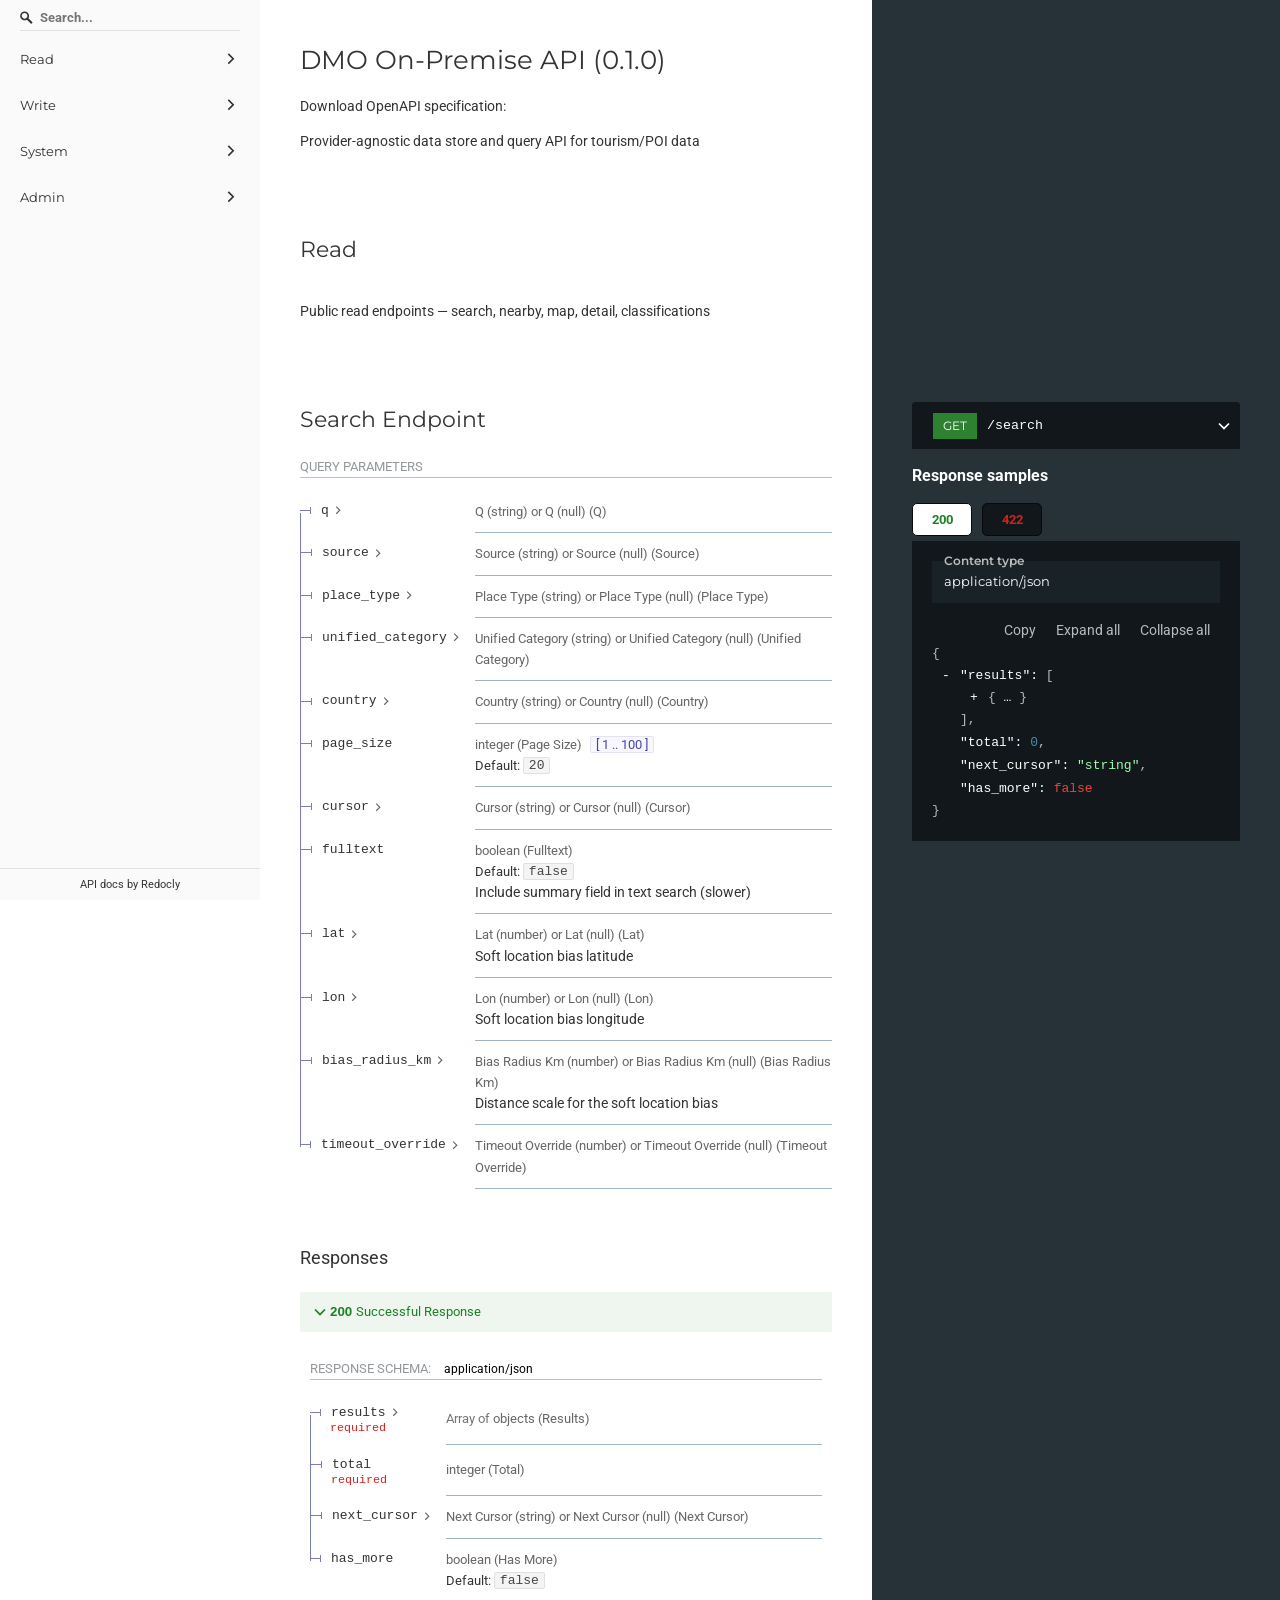
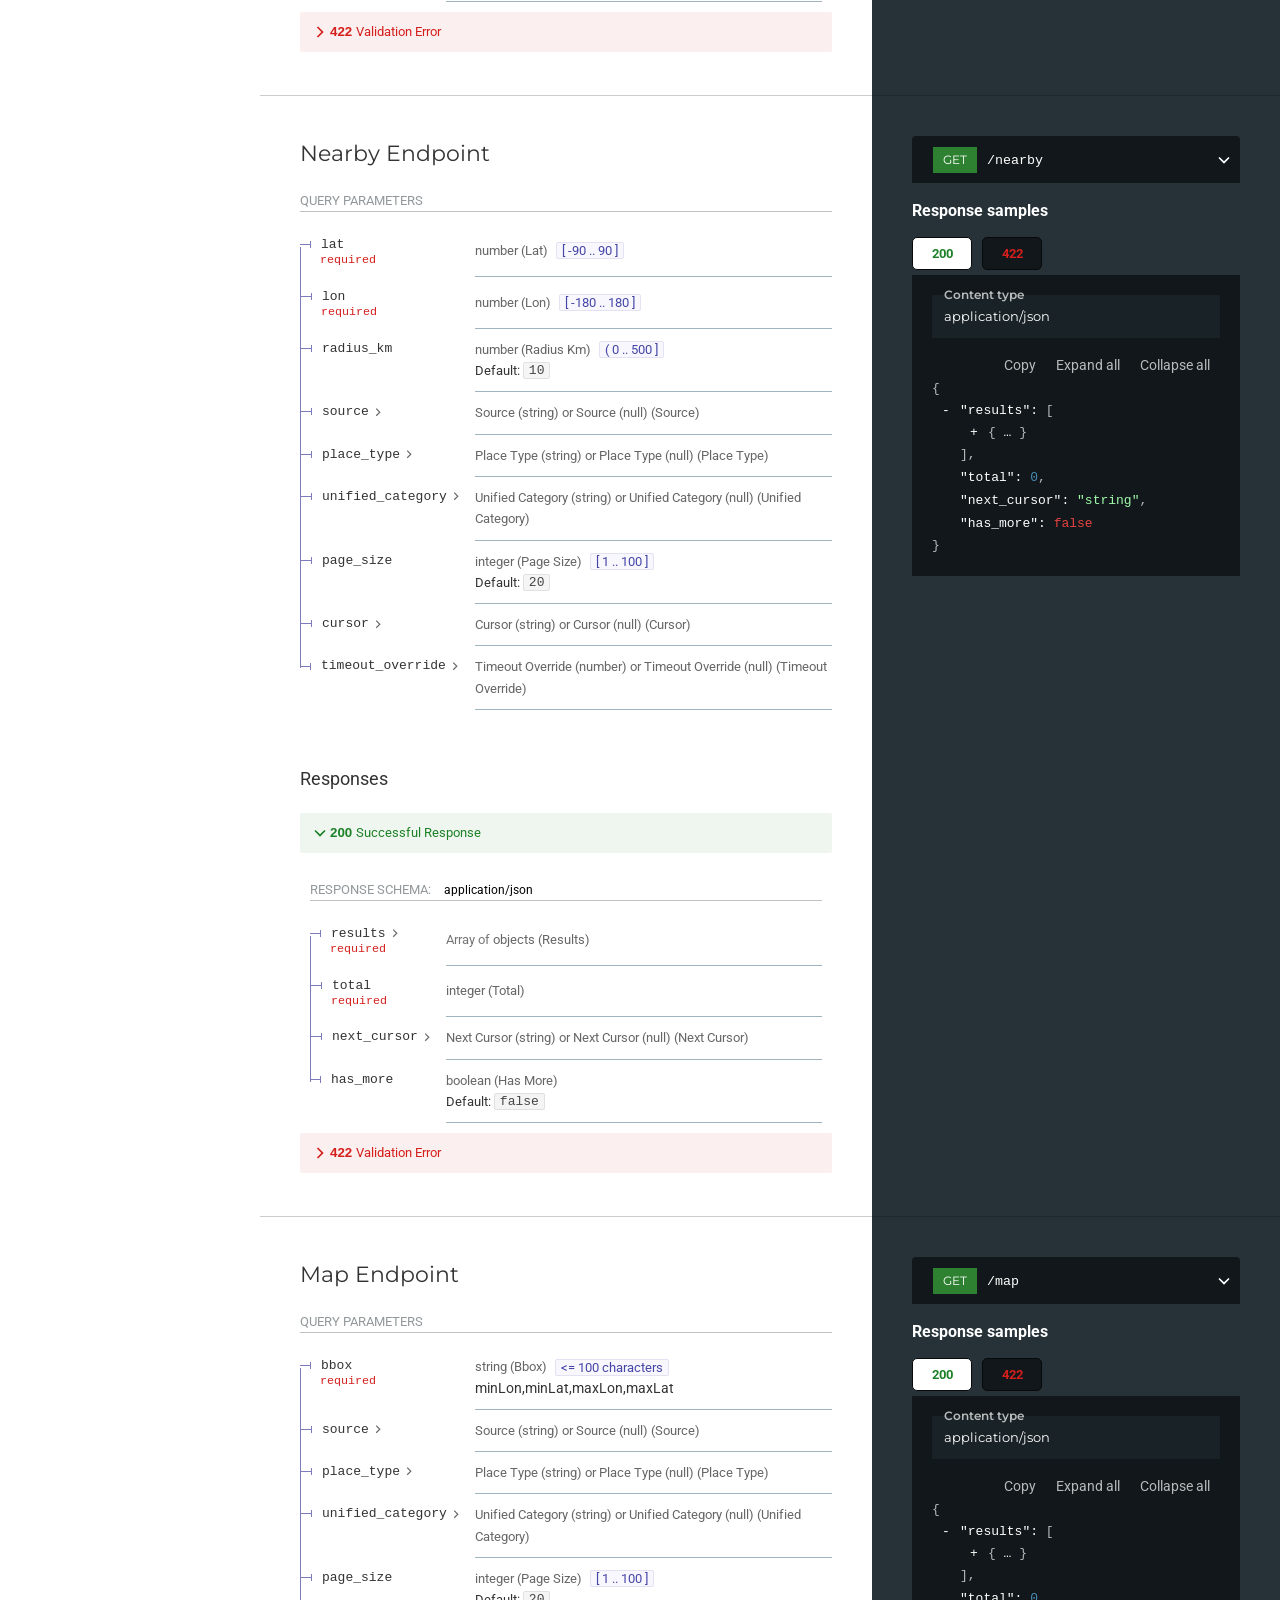
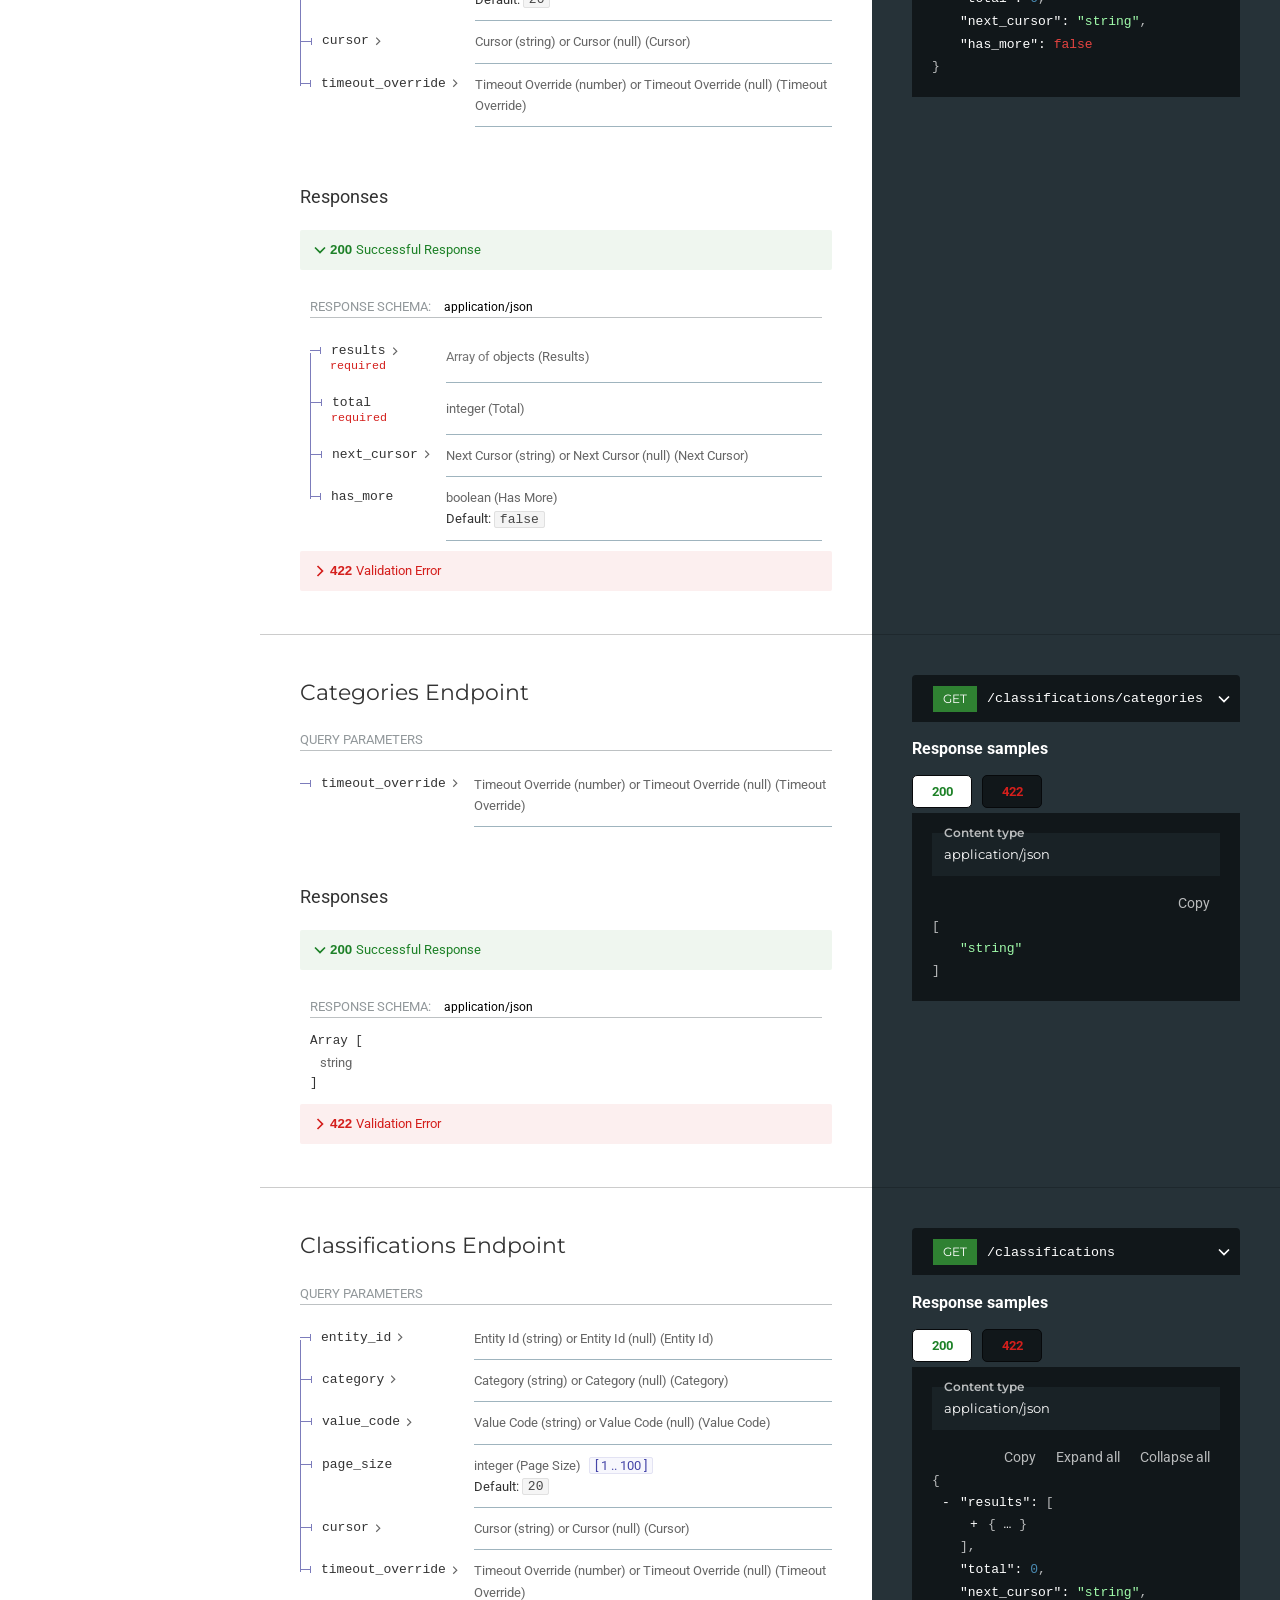
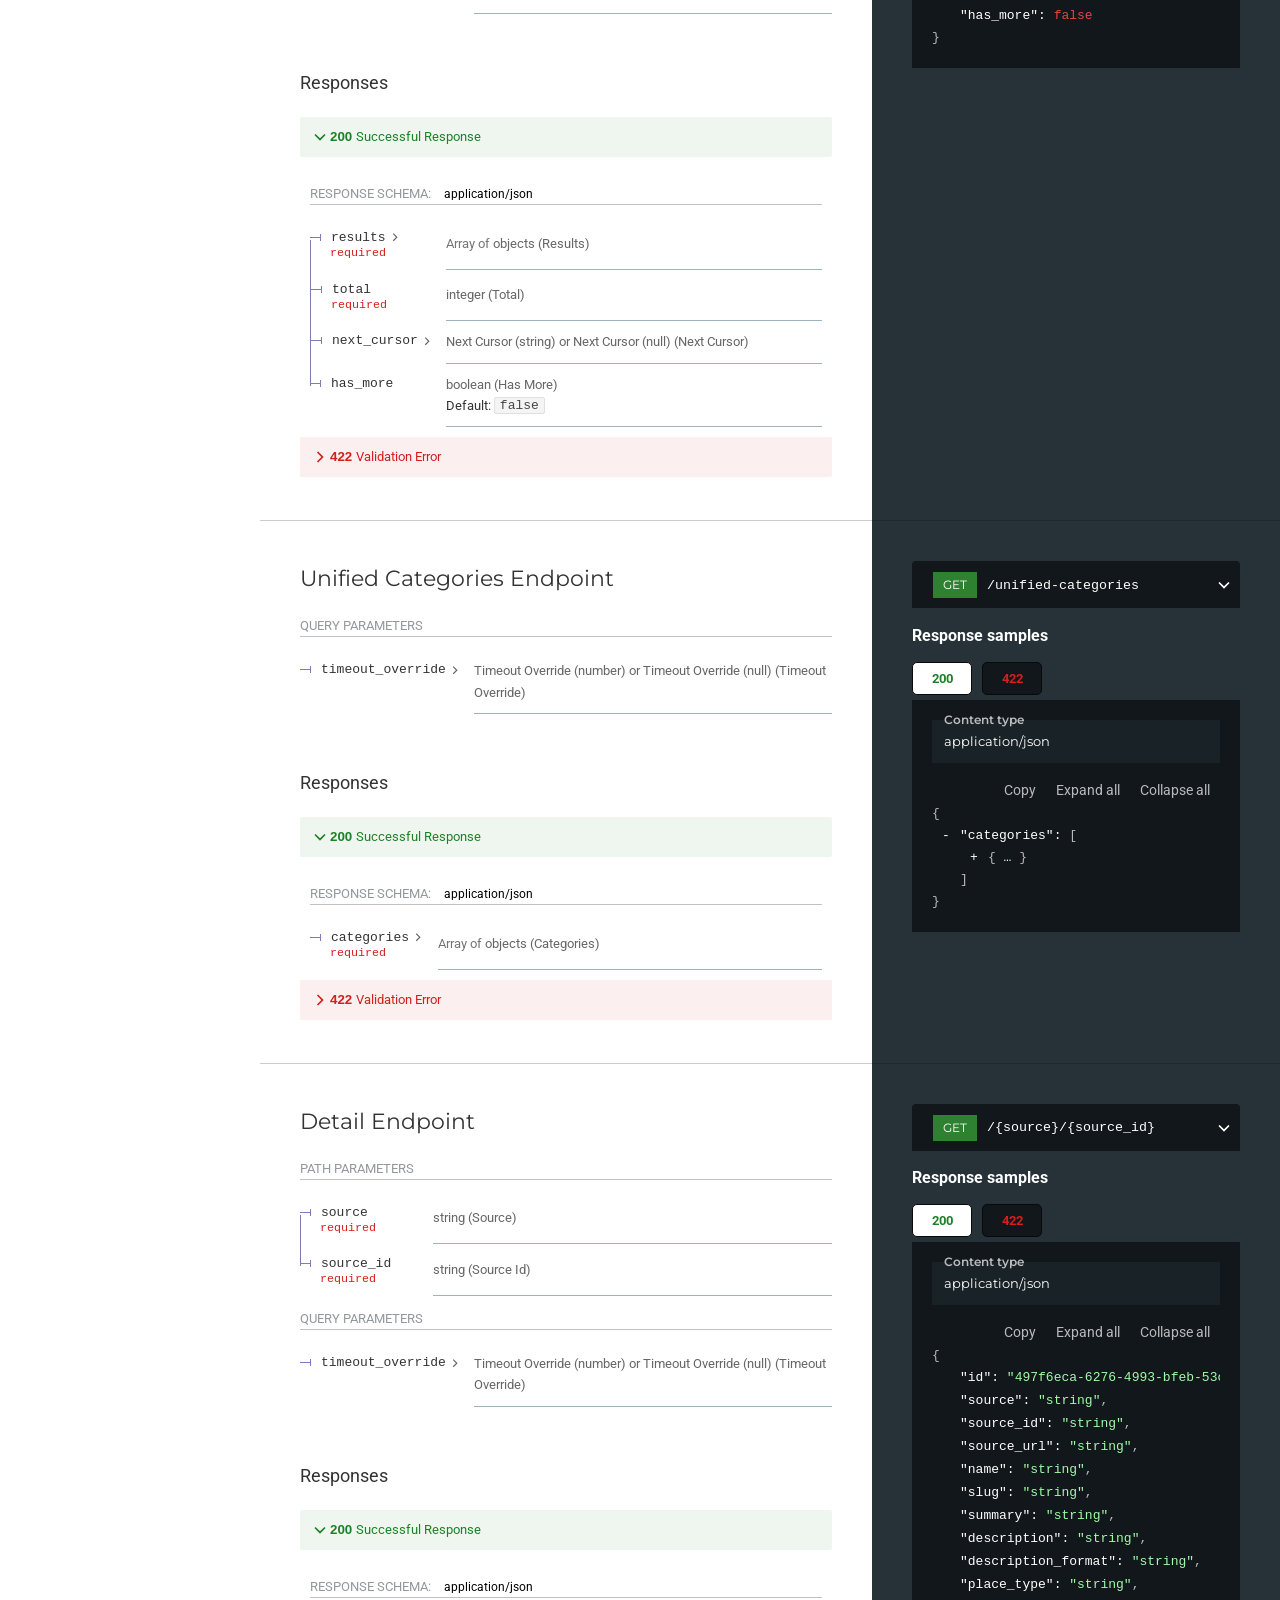
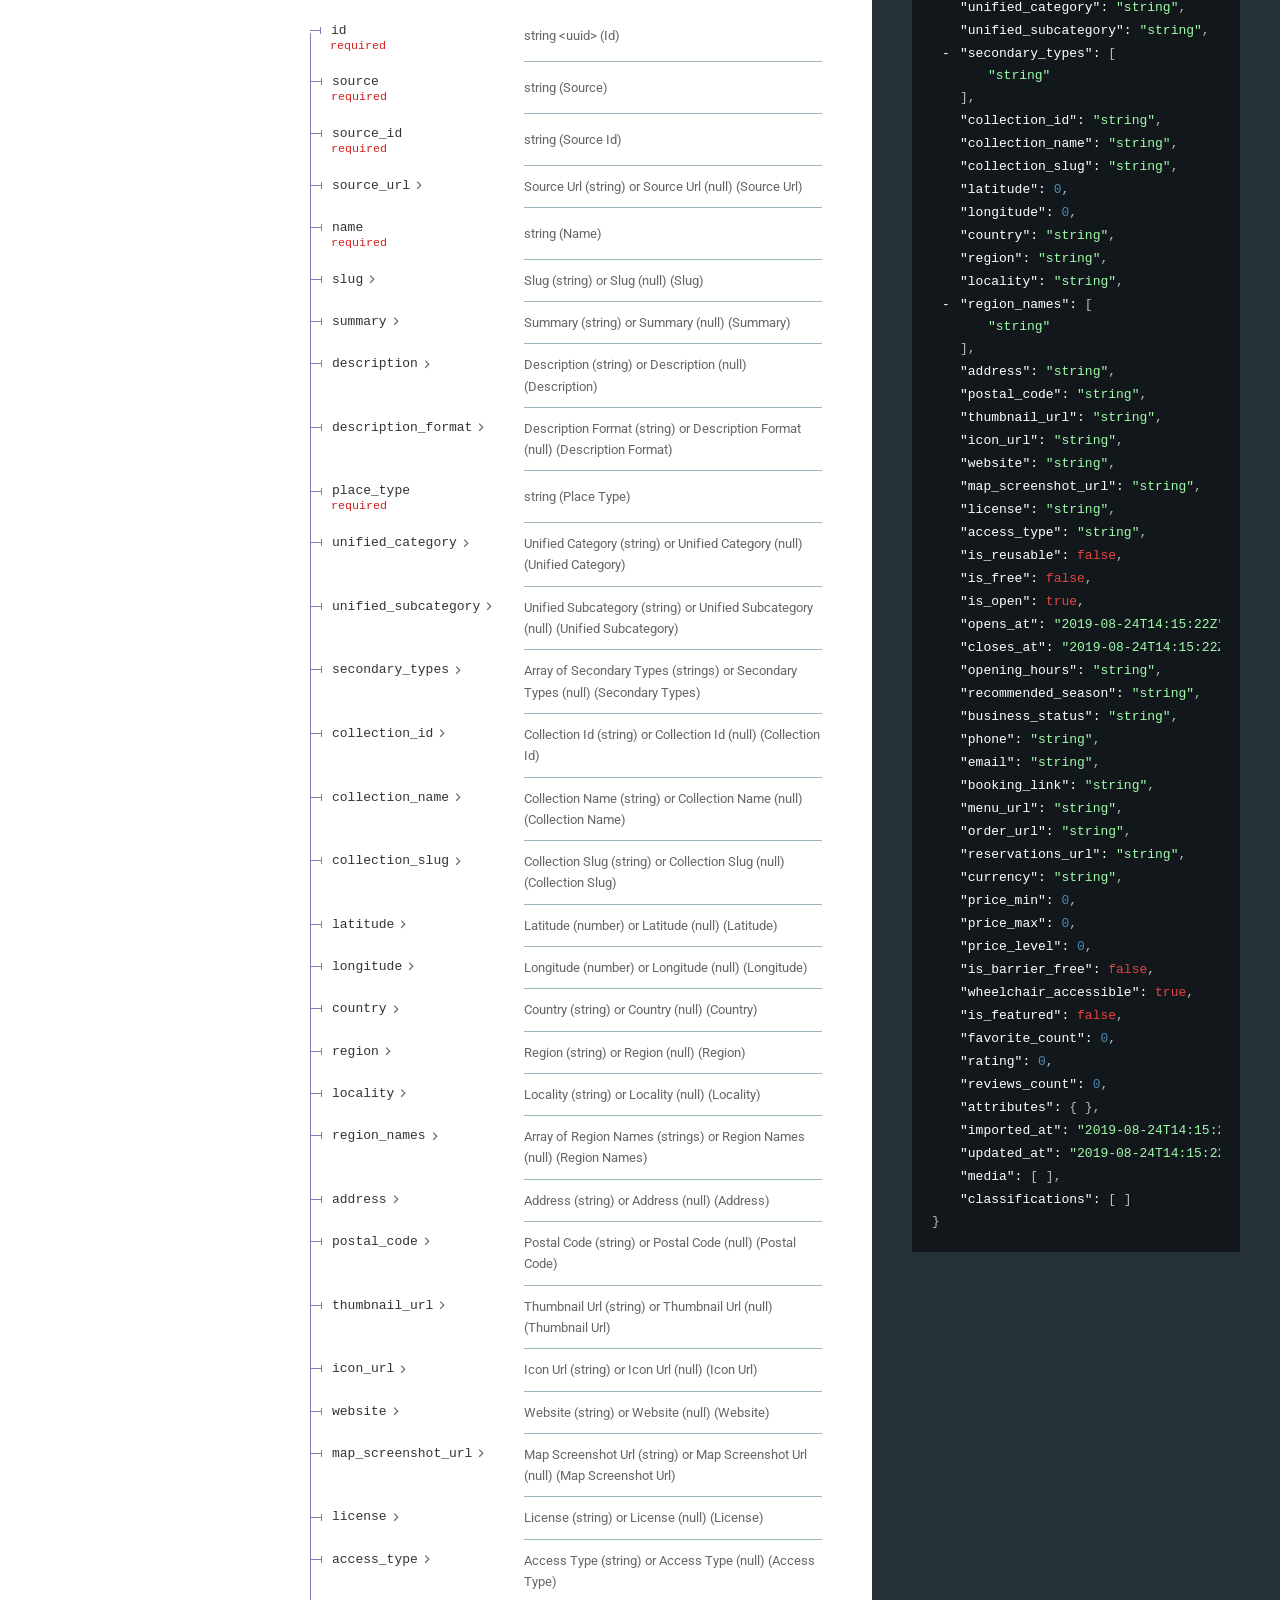
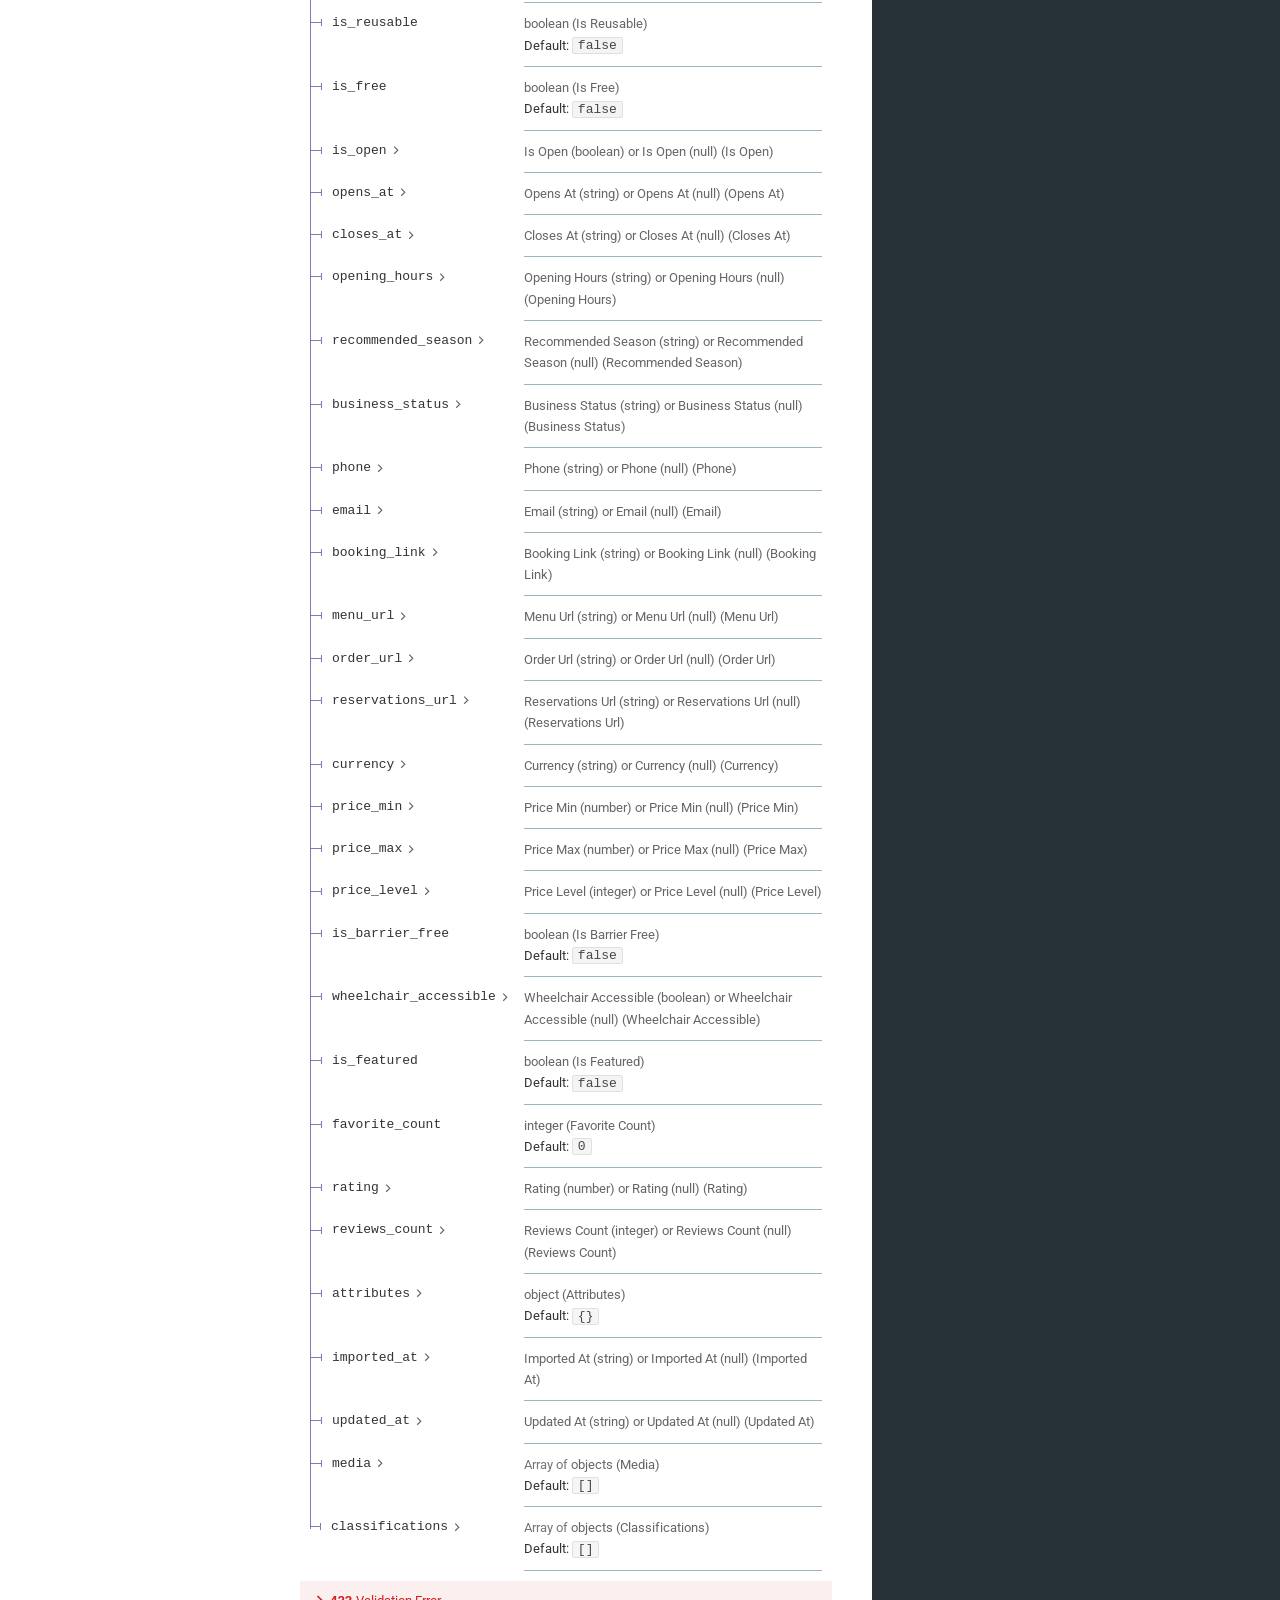
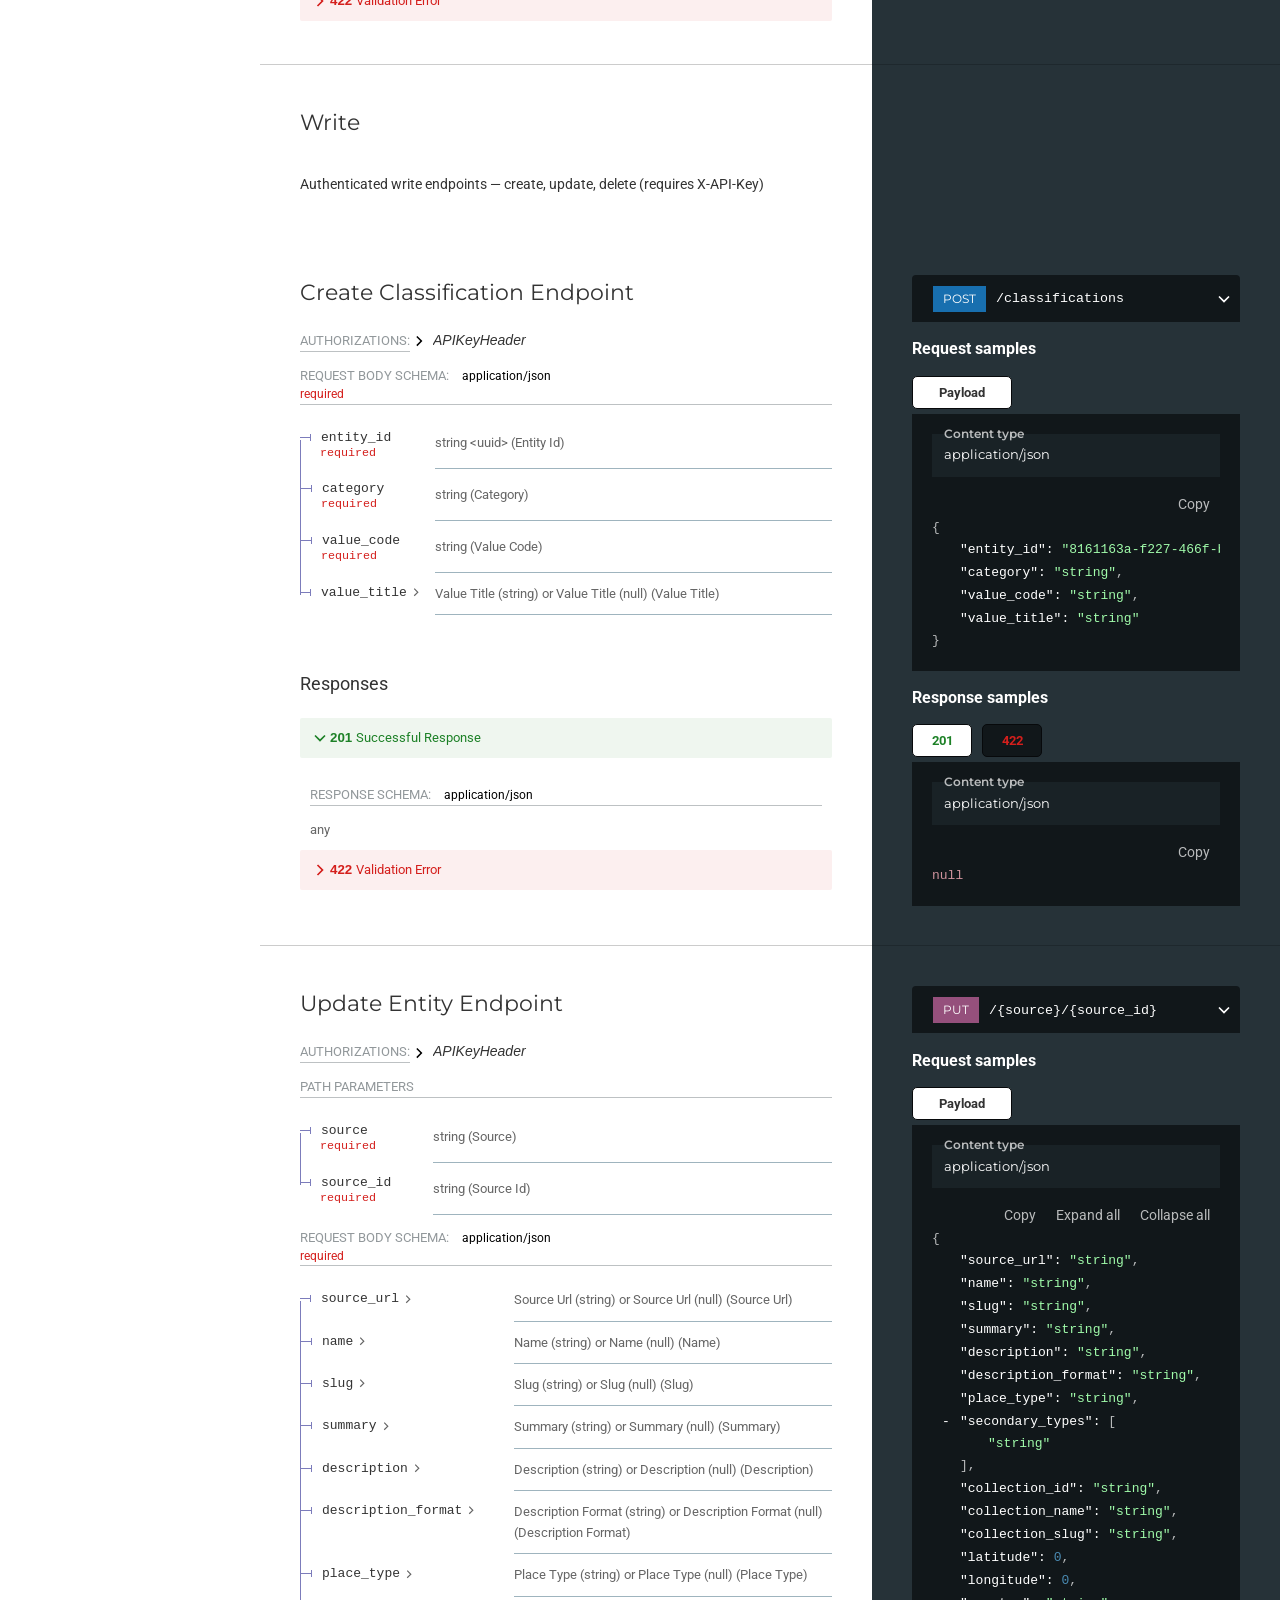
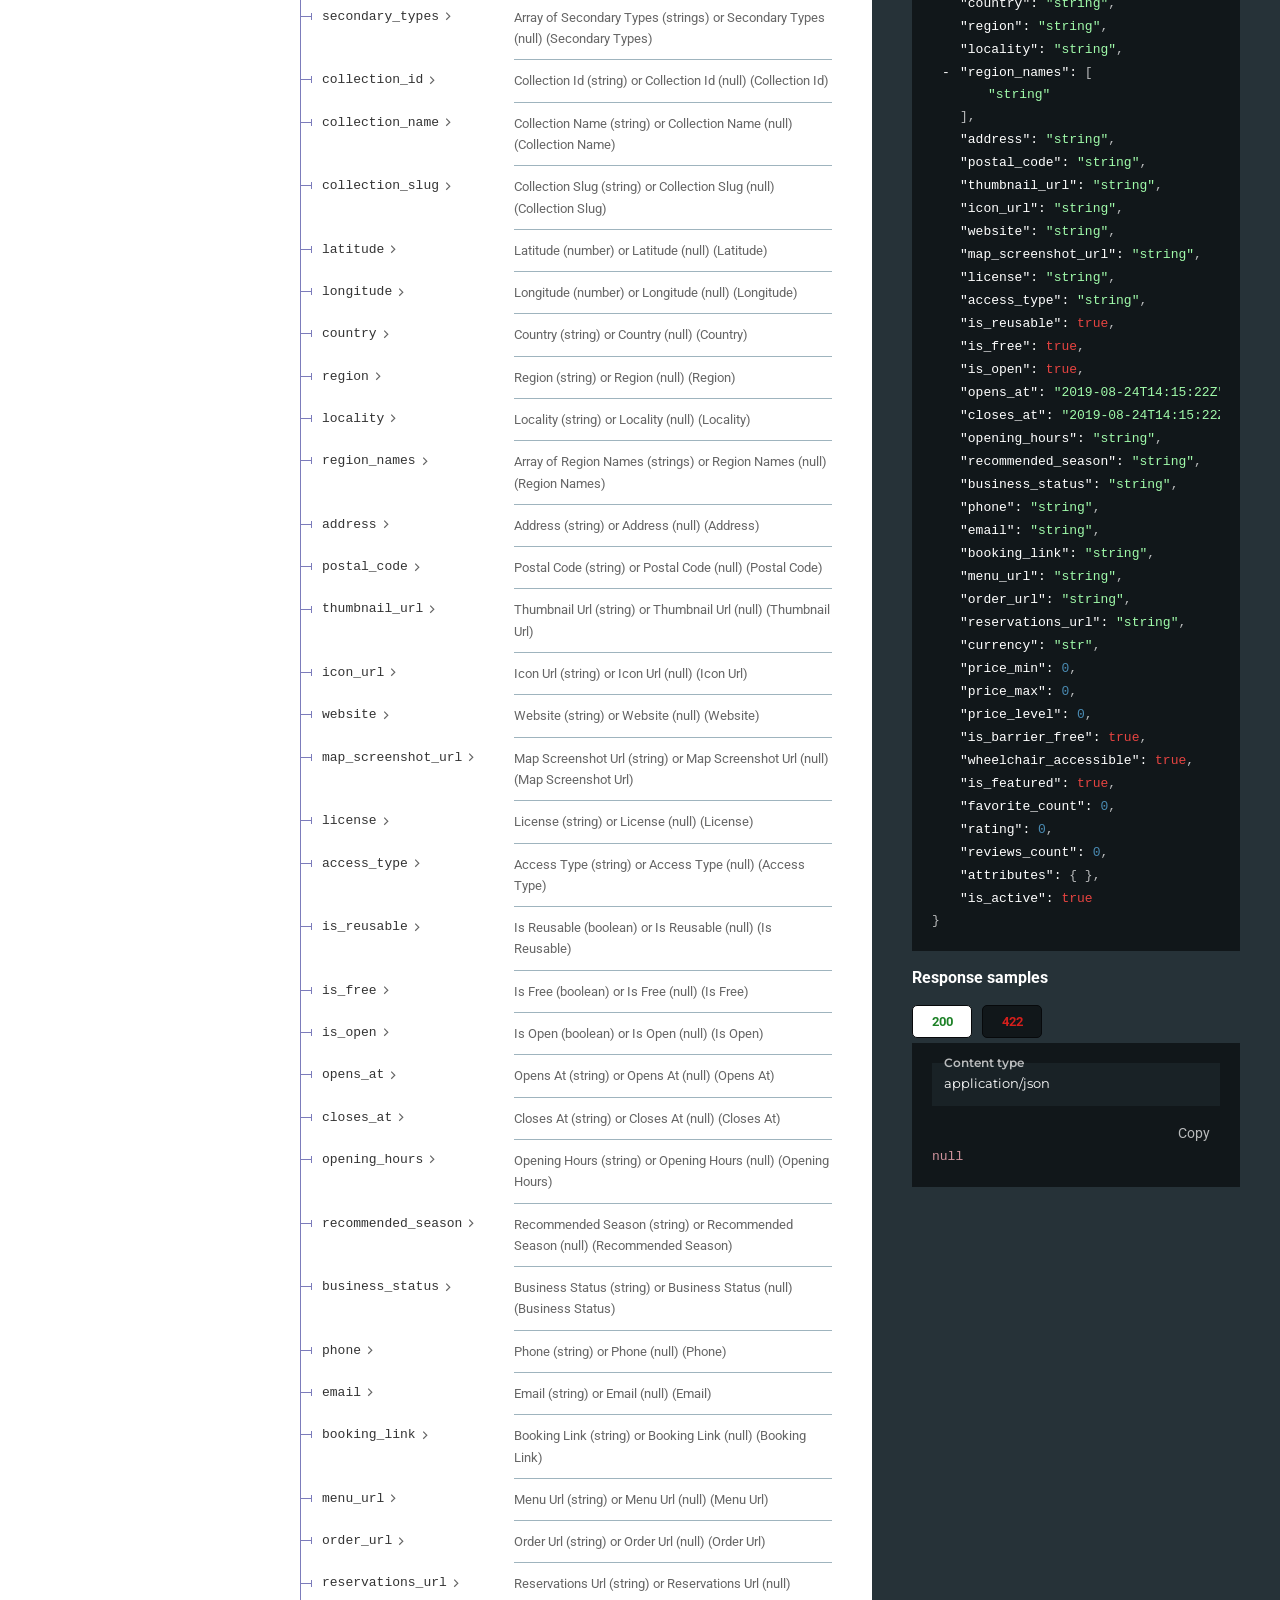
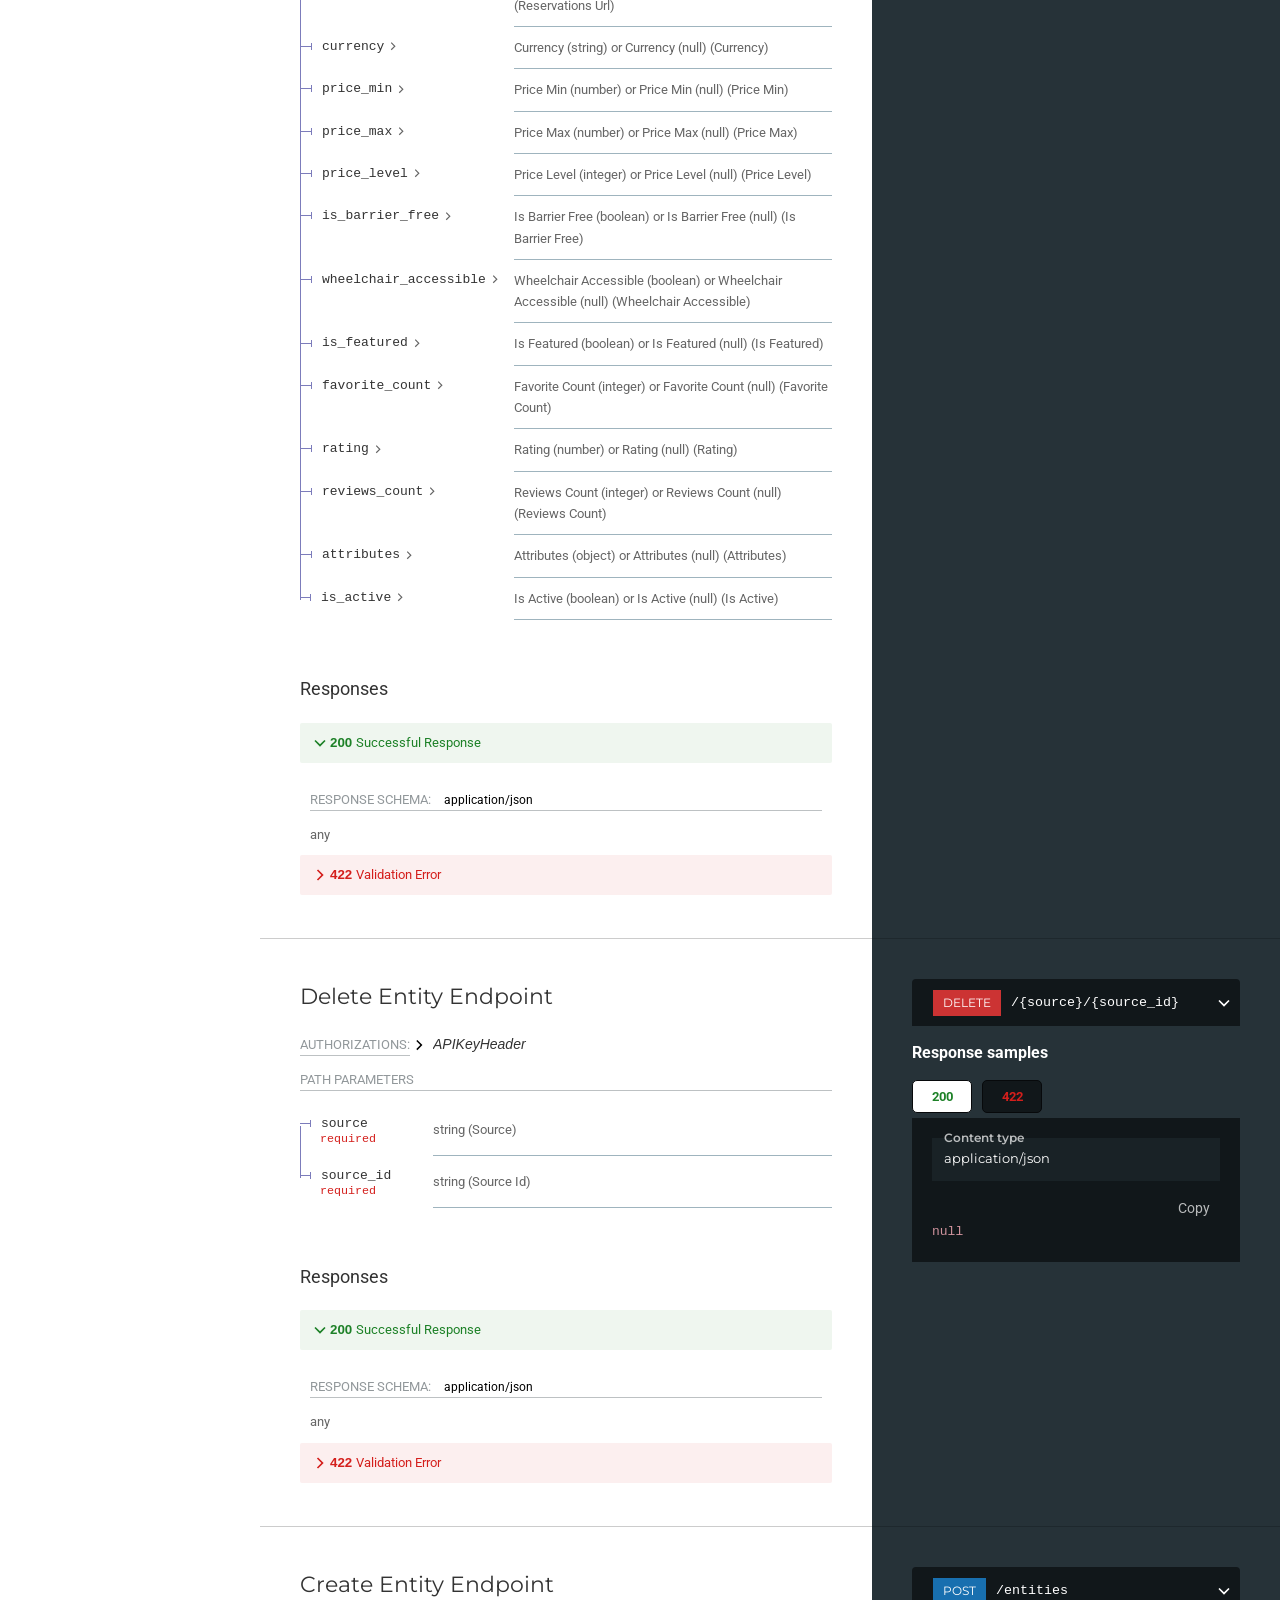
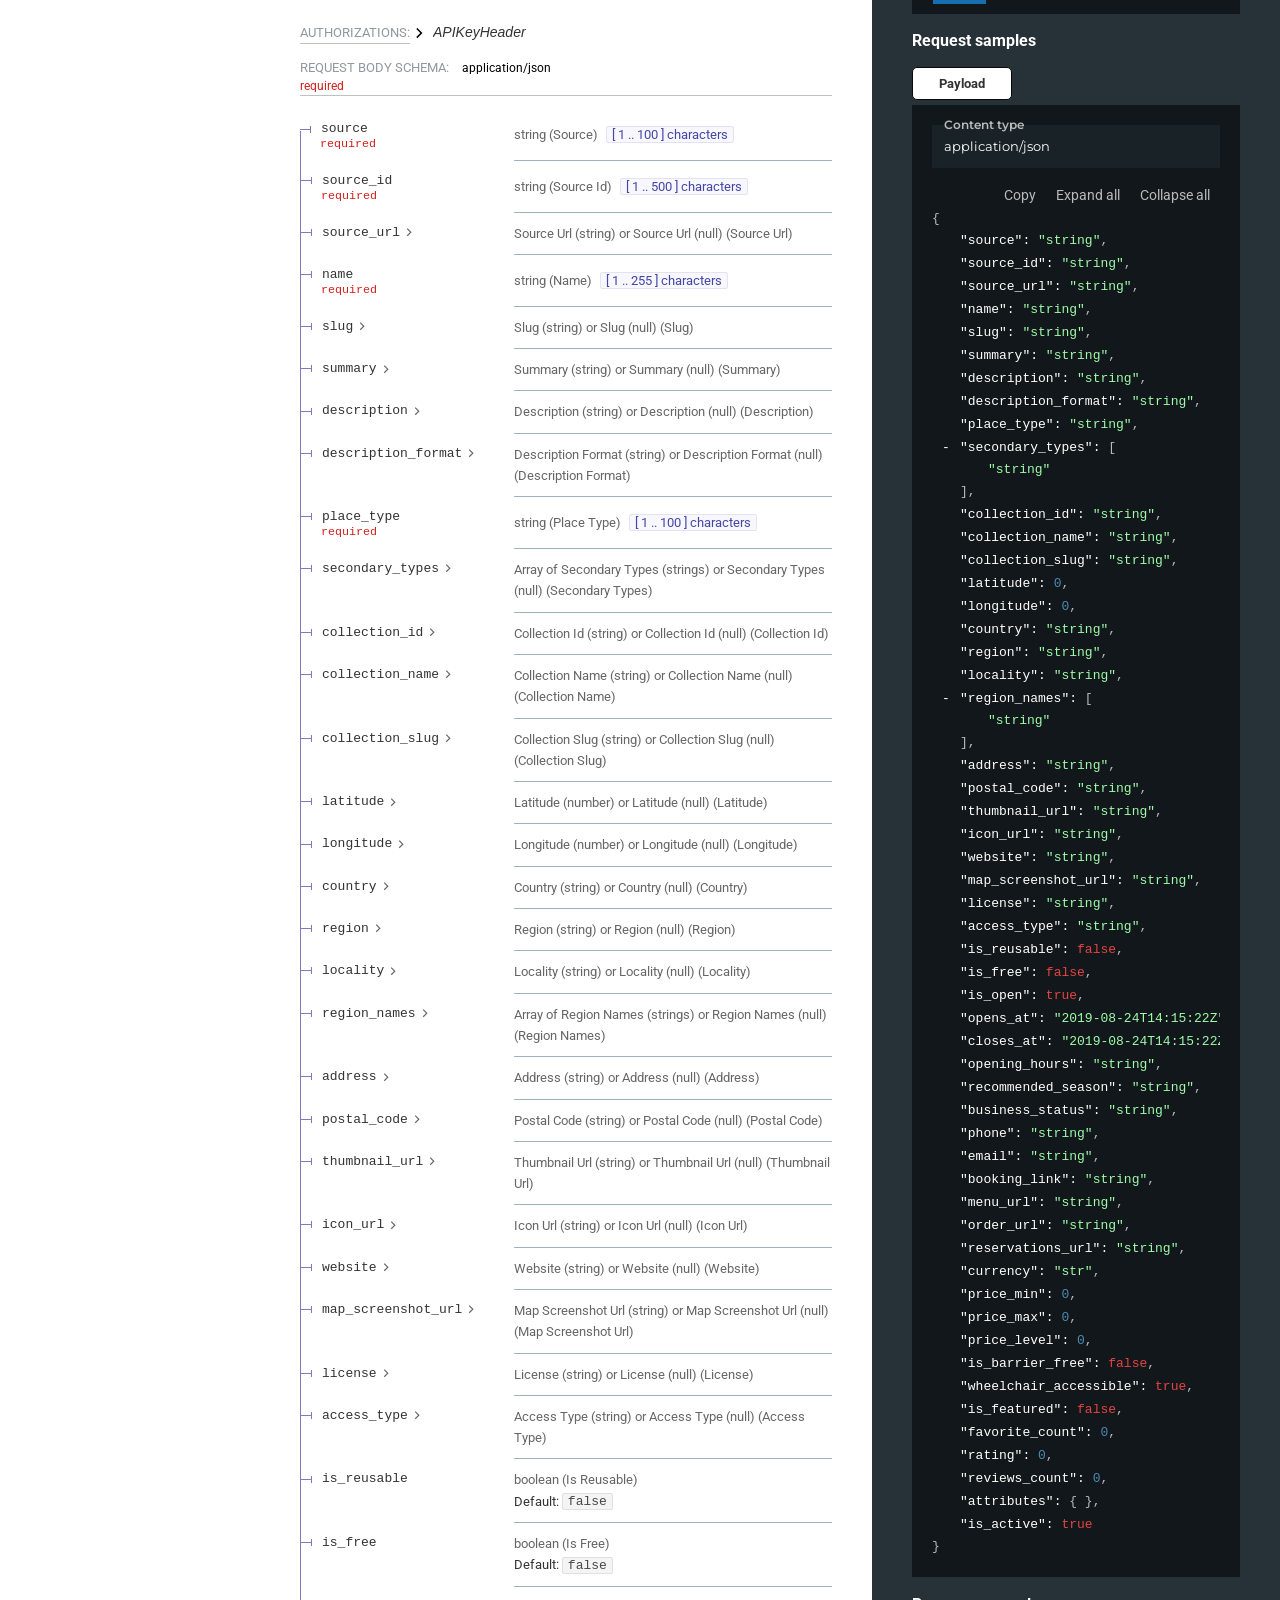
==== commit fff2ed2c: "feat(search): soft location bias + radius tier (option 3b A+C) - /search accepts optional lat/lon (t" ====
--- a/docs/index.html
+++ b/docs/index.html
@@ -12,7 +12,7 @@
       margin: 0;
     }
   </style>
-  <script src="https://cdn.redocly.com/redoc/v2.5.3/bundles/redoc.standalone.js" integrity="sha384-xiEssMQFSpSfLbzRZCGfxxIM5QDb2DTrU6vyoZdp2sV1L6pmOMy6MpTtUoLbpC96" crossorigin="anonymous"></script><style data-styled="true" data-styled-version="6.4.2">.kktglN{width:calc(100% - 40%);padding:0 40px;}/*!sc*/
+  <script src="https://cdn.redocly.com/redoc/v2.5.3/bundles/redoc.standalone.js"></script><style data-styled="true" data-styled-version="6.4.2">.kktglN{width:calc(100% - 40%);padding:0 40px;}/*!sc*/
 @media print,screen and (max-width: 75rem){.kktglN{width:100%;padding:40px 40px;}}/*!sc*/
 .kmAAAV{width:calc(100% - 40%);padding:0 40px;}/*!sc*/
 @media print,screen and (max-width: 75rem){.kmAAAV{width:100%;padding:0px 40px;}}/*!sc*/
@@ -405,7 +405,7 @@
 
 <body>
   
-      <div id="redoc"><div class="sc-dwkskT jetsmW redoc-wrap"><div class="sc-eVYbGh cczbHe menu-content" style="top:0px;height:calc(100vh - 0px)"><div role="search" class="sc-kijJqc uMSfb"><svg class="sc-iIvZUO kAmnlO search-icon" version="1.1" viewBox="0 0 1000 1000" x="0px" xmlns="http://www.w3.org/2000/svg" y="0px"><path d="M968.2,849.4L667.3,549c83.9-136.5,66.7-317.4-51.7-435.6C477.1-25,252.5-25,113.9,113.4c-138.5,138.3-138.5,362.6,0,501C219.2,730.1,413.2,743,547.6,666.5l301.9,301.4c43.6,43.6,76.9,14.9,104.2-12.4C981,928.3,1011.8,893,968.2,849.4z M524.5,522c-88.9,88.7-233,88.7-321.8,0c-88.9-88.7-88.9-232.6,0-321.3c88.9-88.7,233-88.7,321.8,0C613.4,289.4,613.4,433.3,524.5,522z"></path></svg><input placeholder="Search..." aria-label="Search" type="text" class="sc-cLhBAz fTcICO search-input" value=""/></div><div class="sc-kLEbxe iOXjCz scrollbar-container undefined"><ul role="menu" class="sc-ilnrqe dqIuaF"><li tabindex="0" depth="1" data-item-id="tag/Read" role="menuitem" aria-label="Read" aria-expanded="false" class="sc-uMZhz cQETmj"><label class="sc-bitxrY buxoPL -depth1"><span width="calc(100% - 38px)" title="Read" class="sc-eHoOIp ehBKwY">Read</span><svg class="sc-dYjPD kdgFPv" version="1.1" viewBox="0 0 24 24" x="0" xmlns="http://www.w3.org/2000/svg" y="0" aria-hidden="true"><polygon points="17.3 8.3 12 13.6 6.7 8.3 5.3 9.7 12 16.4 18.7 9.7 "></polygon></svg></label><ul class="sc-ilnrqe gTfiRs"><li tabindex="0" depth="2" data-item-id="tag/Read/operation/search_endpoint_search_get" role="menuitem" aria-label="Search Endpoint" aria-expanded="false" class="sc-uMZhz cQETmj"><label class="sc-bitxrY cGOuox -depth2"><span type="get" class="sc-XpSrr jjsIAS operation-type get">get</span><span tabindex="0" width="calc(100% - 38px)" class="sc-eHoOIp ehBKwY">Search Endpoint</span></label></li><li tabindex="0" depth="2" data-item-id="tag/Read/operation/nearby_endpoint_nearby_get" role="menuitem" aria-label="Nearby Endpoint" aria-expanded="false" class="sc-uMZhz cQETmj"><label class="sc-bitxrY cGOuox -depth2"><span type="get" class="sc-XpSrr jjsIAS operation-type get">get</span><span tabindex="0" width="calc(100% - 38px)" class="sc-eHoOIp ehBKwY">Nearby Endpoint</span></label></li><li tabindex="0" depth="2" data-item-id="tag/Read/operation/map_endpoint_map_get" role="menuitem" aria-label="Map Endpoint" aria-expanded="false" class="sc-uMZhz cQETmj"><label class="sc-bitxrY cGOuox -depth2"><span type="get" class="sc-XpSrr jjsIAS operation-type get">get</span><span tabindex="0" width="calc(100% - 38px)" class="sc-eHoOIp ehBKwY">Map Endpoint</span></label></li><li tabindex="0" depth="2" data-item-id="tag/Read/operation/categories_endpoint_classifications_categories_get" role="menuitem" aria-label="Categories Endpoint" aria-expanded="false" class="sc-uMZhz cQETmj"><label class="sc-bitxrY cGOuox -depth2"><span type="get" class="sc-XpSrr jjsIAS operation-type get">get</span><span tabindex="0" width="calc(100% - 38px)" class="sc-eHoOIp ehBKwY">Categories Endpoint</span></label></li><li tabindex="0" depth="2" data-item-id="tag/Read/operation/classifications_endpoint_classifications_get" role="menuitem" aria-label="Classifications Endpoint" aria-expanded="false" class="sc-uMZhz cQETmj"><label class="sc-bitxrY cGOuox -depth2"><span type="get" class="sc-XpSrr jjsIAS operation-type get">get</span><span tabindex="0" width="calc(100% - 38px)" class="sc-eHoOIp ehBKwY">Classifications Endpoint</span></label></li><li tabindex="0" depth="2" data-item-id="tag/Read/operation/unified_categories_endpoint_unified_categories_get" role="menuitem" aria-label="Unified Categories Endpoint" aria-expanded="false" class="sc-uMZhz cQETmj"><label class="sc-bitxrY cGOuox -depth2"><span type="get" class="sc-XpSrr jjsIAS operation-type get">get</span><span tabindex="0" width="calc(100% - 38px)" class="sc-eHoOIp ehBKwY">Unified Categories Endpoint</span></label></li><li tabindex="0" depth="2" data-item-id="tag/Read/operation/detail_endpoint__source___source_id__get" role="menuitem" aria-label="Detail Endpoint" aria-expanded="false" class="sc-uMZhz cQETmj"><label class="sc-bitxrY cGOuox -depth2"><span type="get" class="sc-XpSrr jjsIAS operation-type get">get</span><span tabindex="0" width="calc(100% - 38px)" class="sc-eHoOIp ehBKwY">Detail Endpoint</span></label></li></ul></li><li tabindex="0" depth="1" data-item-id="tag/Write" role="menuitem" aria-label="Write" aria-expanded="false" class="sc-uMZhz cQETmj"><label class="sc-bitxrY buxoPL -depth1"><span width="calc(100% - 38px)" title="Write" class="sc-eHoOIp ehBKwY">Write</span><svg class="sc-dYjPD kdgFPv" version="1.1" viewBox="0 0 24 24" x="0" xmlns="http://www.w3.org/2000/svg" y="0" aria-hidden="true"><polygon points="17.3 8.3 12 13.6 6.7 8.3 5.3 9.7 12 16.4 18.7 9.7 "></polygon></svg></label><ul class="sc-ilnrqe gTfiRs"><li tabindex="0" depth="2" data-item-id="tag/Write/operation/create_classification_endpoint_classifications_post" role="menuitem" aria-label="Create Classification Endpoint" aria-expanded="false" class="sc-uMZhz cQETmj"><label class="sc-bitxrY cGOuox -depth2"><span type="post" class="sc-XpSrr jjsIAS operation-type post">post</span><span tabindex="0" width="calc(100% - 38px)" class="sc-eHoOIp ehBKwY">Create Classification Endpoint</span></label></li><li tabindex="0" depth="2" data-item-id="tag/Write/operation/update_entity_endpoint__source___source_id__put" role="menuitem" aria-label="Update Entity Endpoint" aria-expanded="false" class="sc-uMZhz cQETmj"><label class="sc-bitxrY cGOuox -depth2"><span type="put" class="sc-XpSrr jjsIAS operation-type put">put</span><span tabindex="0" width="calc(100% - 38px)" class="sc-eHoOIp ehBKwY">Update Entity Endpoint</span></label></li><li tabindex="0" depth="2" data-item-id="tag/Write/operation/delete_entity_endpoint__source___source_id__delete" role="menuitem" aria-label="Delete Entity Endpoint" aria-expanded="false" class="sc-uMZhz cQETmj"><label class="sc-bitxrY cGOuox -depth2"><span type="delete" class="sc-XpSrr jjsIAS operation-type delete">del</span><span tabindex="0" width="calc(100% - 38px)" class="sc-eHoOIp ehBKwY">Delete Entity Endpoint</span></label></li><li tabindex="0" depth="2" data-item-id="tag/Write/operation/create_entity_endpoint_entities_post" role="menuitem" aria-label="Create Entity Endpoint" aria-expanded="false" class="sc-uMZhz cQETmj"><label class="sc-bitxrY cGOuox -depth2"><span type="post" class="sc-XpSrr jjsIAS operation-type post">post</span><span tabindex="0" width="calc(100% - 38px)" class="sc-eHoOIp ehBKwY">Create Entity Endpoint</span></label></li><li tabindex="0" depth="2" data-item-id="tag/Write/operation/delete_media_endpoint_media__media_id__delete" role="menuitem" aria-label="Delete Media Endpoint" aria-expanded="false" class="sc-uMZhz cQETmj"><label class="sc-bitxrY cGOuox -depth2"><span type="delete" class="sc-XpSrr jjsIAS operation-type delete">del</span><span tabindex="0" width="calc(100% - 38px)" class="sc-eHoOIp ehBKwY">Delete Media Endpoint</span></label></li><li tabindex="0" depth="2" data-item-id="tag/Write/operation/delete_classification_endpoint_classifications__classification_id__delete" role="menuitem" aria-label="Delete Classification Endpoint" aria-expanded="false" class="sc-uMZhz cQETmj"><label class="sc-bitxrY cGOuox -depth2"><span type="delete" class="sc-XpSrr jjsIAS operation-type delete">del</span><span tabindex="0" width="calc(100% - 38px)" class="sc-eHoOIp ehBKwY">Delete Classification Endpoint</span></label></li><li tabindex="0" depth="2" data-item-id="tag/Write/operation/bulk_upsert_endpoint_entities_bulk_post" role="menuitem" aria-label="Bulk Upsert Endpoint" aria-expanded="false" class="sc-uMZhz cQETmj"><label class="sc-bitxrY cGOuox -depth2"><span type="post" class="sc-XpSrr jjsIAS operation-type post">post</span><span tabindex="0" width="calc(100% - 38px)" class="sc-eHoOIp ehBKwY">Bulk Upsert Endpoint</span></label></li><li tabindex="0" depth="2" data-item-id="tag/Write/operation/create_media_endpoint_media_post" role="menuitem" aria-label="Create Media Endpoint" aria-expanded="false" class="sc-uMZhz cQETmj"><label class="sc-bitxrY cGOuox -depth2"><span type="post" class="sc-XpSrr jjsIAS operation-type post">post</span><span tabindex="0" width="calc(100% - 38px)" class="sc-eHoOIp ehBKwY">Create Media Endpoint</span></label></li></ul></li><li tabindex="0" depth="1" data-item-id="tag/System" role="menuitem" aria-label="System" aria-expanded="false" class="sc-uMZhz cQETmj"><label class="sc-bitxrY buxoPL -depth1"><span width="calc(100% - 38px)" title="System" class="sc-eHoOIp ehBKwY">System</span><svg class="sc-dYjPD kdgFPv" version="1.1" viewBox="0 0 24 24" x="0" xmlns="http://www.w3.org/2000/svg" y="0" aria-hidden="true"><polygon points="17.3 8.3 12 13.6 6.7 8.3 5.3 9.7 12 16.4 18.7 9.7 "></polygon></svg></label><ul class="sc-ilnrqe gTfiRs"><li tabindex="0" depth="2" data-item-id="tag/System/operation/health_health_get" role="menuitem" aria-label="Health" aria-expanded="false" class="sc-uMZhz cQETmj"><label class="sc-bitxrY cGOuox -depth2"><span type="get" class="sc-XpSrr jjsIAS operation-type get">get</span><span tabindex="0" width="calc(100% - 38px)" class="sc-eHoOIp ehBKwY">Health</span></label></li><li tabindex="0" depth="2" data-item-id="tag/System/operation/get_metrics_metrics_get" role="menuitem" aria-label="Get Metrics" aria-expanded="false" class="sc-uMZhz cQETmj"><label class="sc-bitxrY cGOuox -depth2"><span type="get" class="sc-XpSrr jjsIAS operation-type get">get</span><span tabindex="0" width="calc(100% - 38px)" class="sc-eHoOIp ehBKwY">Get Metrics</span></label></li></ul></li><li tabindex="0" depth="1" data-item-id="tag/Admin" role="menuitem" aria-label="Admin" aria-expanded="false" class="sc-uMZhz cQETmj"><label class="sc-bitxrY buxoPL -depth1"><span width="calc(100% - 38px)" title="Admin" class="sc-eHoOIp ehBKwY">Admin</span><svg class="sc-dYjPD kdgFPv" version="1.1" viewBox="0 0 24 24" x="0" xmlns="http://www.w3.org/2000/svg" y="0" aria-hidden="true"><polygon points="17.3 8.3 12 13.6 6.7 8.3 5.3 9.7 12 16.4 18.7 9.7 "></polygon></svg></label><ul class="sc-ilnrqe gTfiRs"><li tabindex="0" depth="2" data-item-id="tag/Admin/operation/admin_dashboard_admin__get" role="menuitem" aria-label="Admin Dashboard" aria-expanded="false" class="sc-uMZhz cQETmj"><label class="sc-bitxrY cGOuox -depth2"><span type="get" class="sc-XpSrr jjsIAS operation-type get">get</span><span tabindex="0" width="calc(100% - 38px)" class="sc-eHoOIp ehBKwY">Admin Dashboard</span></label></li><li tabindex="0" depth="2" data-item-id="tag/Admin/operation/admin_dashboard_admin_get" role="menuitem" aria-label="Admin Dashboard" aria-expanded="false" class="sc-uMZhz cQETmj"><label class="sc-bitxrY cGOuox -depth2"><span type="get" class="sc-XpSrr jjsIAS operation-type get">get</span><span tabindex="0" width="calc(100% - 38px)" class="sc-eHoOIp ehBKwY">Admin Dashboard</span></label></li><li tabindex="0" depth="2" data-item-id="tag/Admin/operation/admin_entities_admin_entities_get" role="menuitem" aria-label="Admin Entities" aria-expanded="false" class="sc-uMZhz cQETmj"><label class="sc-bitxrY cGOuox -depth2"><span type="get" class="sc-XpSrr jjsIAS operation-type get">get</span><span tabindex="0" width="calc(100% - 38px)" class="sc-eHoOIp ehBKwY">Admin Entities</span></label></li><li tabindex="0" depth="2" data-item-id="tag/Admin/operation/admin_entity_detail_admin_entities__entity_id__get" role="menuitem" aria-label="Admin Entity Detail" aria-expanded="false" class="sc-uMZhz cQETmj"><label class="sc-bitxrY cGOuox -depth2"><span type="get" class="sc-XpSrr jjsIAS operation-type get">get</span><span tabindex="0" width="calc(100% - 38px)" class="sc-eHoOIp ehBKwY">Admin Entity Detail</span></label></li><li tabindex="0" depth="2" data-item-id="tag/Admin/operation/admin_classifications_admin_classifications_get" role="menuitem" aria-label="Admin Classifications" aria-expanded="false" class="sc-uMZhz cQETmj"><label class="sc-bitxrY cGOuox -depth2"><span type="get" class="sc-XpSrr jjsIAS operation-type get">get</span><span tabindex="0" width="calc(100% - 38px)" class="sc-eHoOIp ehBKwY">Admin Classifications</span></label></li><li tabindex="0" depth="2" data-item-id="tag/Admin/operation/admin_scripts_admin_scripts_get" role="menuitem" aria-label="Admin Scripts" aria-expanded="false" class="sc-uMZhz cQETmj"><label class="sc-bitxrY cGOuox -depth2"><span type="get" class="sc-XpSrr jjsIAS operation-type get">get</span><span tabindex="0" width="calc(100% - 38px)" class="sc-eHoOIp ehBKwY">Admin Scripts</span></label></li><li tabindex="0" depth="2" data-item-id="tag/Admin/operation/admin_script_detail_admin_scripts__script_name__get" role="menuitem" aria-label="Admin Script Detail" aria-expanded="false" class="sc-uMZhz cQETmj"><label class="sc-bitxrY cGOuox -depth2"><span type="get" class="sc-XpSrr jjsIAS operation-type get">get</span><span tabindex="0" width="calc(100% - 38px)" class="sc-eHoOIp ehBKwY">Admin Script Detail</span></label></li><li tabindex="0" depth="2" data-item-id="tag/Admin/operation/admin_script_run_admin_scripts__script_name__run_post" role="menuitem" aria-label="Admin Script Run" aria-expanded="false" class="sc-uMZhz cQETmj"><label class="sc-bitxrY cGOuox -depth2"><span type="post" class="sc-XpSrr jjsIAS operation-type post">post</span><span tabindex="0" width="calc(100% - 38px)" class="sc-eHoOIp ehBKwY">Admin Script Run</span></label></li><li tabindex="0" depth="2" data-item-id="tag/Admin/operation/admin_script_status_admin_scripts_runs__run_id__get" role="menuitem" aria-label="Admin Script Status" aria-expanded="false" class="sc-uMZhz cQETmj"><label class="sc-bitxrY cGOuox -depth2"><span type="get" class="sc-XpSrr jjsIAS operation-type get">get</span><span tabindex="0" width="calc(100% - 38px)" class="sc-eHoOIp ehBKwY">Admin Script Status</span></label></li><li tabindex="0" depth="2" data-item-id="tag/Admin/operation/admin_settings_page_admin_settings_get" role="menuitem" aria-label="Admin Settings Page" aria-expanded="false" class="sc-uMZhz cQETmj"><label class="sc-bitxrY cGOuox -depth2"><span type="get" class="sc-XpSrr jjsIAS operation-type get">get</span><span tabindex="0" width="calc(100% - 38px)" class="sc-eHoOIp ehBKwY">Admin Settings Page</span></label></li><li tabindex="0" depth="2" data-item-id="tag/Admin/operation/admin_settings_save_admin_settings_post" role="menuitem" aria-label="Admin Settings Save" aria-expanded="false" class="sc-uMZhz cQETmj"><label class="sc-bitxrY cGOuox -depth2"><span type="post" class="sc-XpSrr jjsIAS operation-type post">post</span><span tabindex="0" width="calc(100% - 38px)" class="sc-eHoOIp ehBKwY">Admin Settings Save</span></label></li><li tabindex="0" depth="2" data-item-id="tag/Admin/operation/admin_settings_test_llm_admin_settings_test_llm_post" role="menuitem" aria-label="Admin Settings Test Llm" aria-expanded="false" class="sc-uMZhz cQETmj"><label class="sc-bitxrY cGOuox -depth2"><span type="post" class="sc-XpSrr jjsIAS operation-type post">post</span><span tabindex="0" width="calc(100% - 38px)" class="sc-eHoOIp ehBKwY">Admin Settings Test Llm</span></label></li><li tabindex="0" depth="2" data-item-id="tag/Admin/operation/admin_unified_data_admin_unified_data_get" role="menuitem" aria-label="Admin Unified Data" aria-expanded="false" class="sc-uMZhz cQETmj"><label class="sc-bitxrY cGOuox -depth2"><span type="get" class="sc-XpSrr jjsIAS operation-type get">get</span><span tabindex="0" width="calc(100% - 38px)" class="sc-eHoOIp ehBKwY">Admin Unified Data</span></label></li><li tabindex="0" depth="2" data-item-id="tag/Admin/operation/admin_taxonomy_admin_taxonomy_get" role="menuitem" aria-label="Admin Taxonomy" aria-expanded="false" class="sc-uMZhz cQETmj"><label class="sc-bitxrY cGOuox -depth2"><span type="get" class="sc-XpSrr jjsIAS operation-type get">get</span><span tabindex="0" width="calc(100% - 38px)" class="sc-eHoOIp ehBKwY">Admin Taxonomy</span></label></li><li tabindex="0" depth="2" data-item-id="tag/Admin/operation/admin_taxonomy_create_admin_taxonomy_post" role="menuitem" aria-label="Admin Taxonomy Create" aria-expanded="false" class="sc-uMZhz cQETmj"><label class="sc-bitxrY cGOuox -depth2"><span type="post" class="sc-XpSrr jjsIAS operation-type post">post</span><span tabindex="0" width="calc(100% - 38px)" class="sc-eHoOIp ehBKwY">Admin Taxonomy Create</span></label></li><li tabindex="0" depth="2" data-item-id="tag/Admin/operation/admin_taxonomy_update_admin_taxonomy__category_id__put" role="menuitem" aria-label="Admin Taxonomy Update" aria-expanded="false" class="sc-uMZhz cQETmj"><label class="sc-bitxrY cGOuox -depth2"><span type="put" class="sc-XpSrr jjsIAS operation-type put">put</span><span tabindex="0" width="calc(100% - 38px)" class="sc-eHoOIp ehBKwY">Admin Taxonomy Update</span></label></li><li tabindex="0" depth="2" data-item-id="tag/Admin/operation/admin_taxonomy_delete_admin_taxonomy__category_id__delete" role="menuitem" aria-label="Admin Taxonomy Delete" aria-expanded="false" class="sc-uMZhz cQETmj"><label class="sc-bitxrY cGOuox -depth2"><span type="delete" class="sc-XpSrr jjsIAS operation-type delete">del</span><span tabindex="0" width="calc(100% - 38px)" class="sc-eHoOIp ehBKwY">Admin Taxonomy Delete</span></label></li><li tabindex="0" depth="2" data-item-id="tag/Admin/operation/admin_mappings_admin_mappings_get" role="menuitem" aria-label="Admin Mappings" aria-expanded="false" class="sc-uMZhz cQETmj"><label class="sc-bitxrY cGOuox -depth2"><span type="get" class="sc-XpSrr jjsIAS operation-type get">get</span><span tabindex="0" width="calc(100% - 38px)" class="sc-eHoOIp ehBKwY">Admin Mappings</span></label></li><li tabindex="0" depth="2" data-item-id="tag/Admin/operation/admin_mappings_create_admin_mappings_post" role="menuitem" aria-label="Admin Mappings Create" aria-expanded="false" class="sc-uMZhz cQETmj"><label class="sc-bitxrY cGOuox -depth2"><span type="post" class="sc-XpSrr jjsIAS operation-type post">post</span><span tabindex="0" width="calc(100% - 38px)" class="sc-eHoOIp ehBKwY">Admin Mappings Create</span></label></li><li tabindex="0" depth="2" data-item-id="tag/Admin/operation/admin_mappings_update_admin_mappings__mapping_id__put" role="menuitem" aria-label="Admin Mappings Update" aria-expanded="false" class="sc-uMZhz cQETmj"><label class="sc-bitxrY cGOuox -depth2"><span type="put" class="sc-XpSrr jjsIAS operation-type put">put</span><span tabindex="0" width="calc(100% - 38px)" class="sc-eHoOIp ehBKwY">Admin Mappings Update</span></label></li><li tabindex="0" depth="2" data-item-id="tag/Admin/operation/admin_mappings_delete_admin_mappings__mapping_id__delete" role="menuitem" aria-label="Admin Mappings Delete" aria-expanded="false" class="sc-uMZhz cQETmj"><label class="sc-bitxrY cGOuox -depth2"><span type="delete" class="sc-XpSrr jjsIAS operation-type delete">del</span><span tabindex="0" width="calc(100% - 38px)" class="sc-eHoOIp ehBKwY">Admin Mappings Delete</span></label></li><li tabindex="0" depth="2" data-item-id="tag/Admin/operation/admin_mappings_reunify_admin_mappings_reunify_post" role="menuitem" aria-label="Admin Mappings Reunify" aria-expanded="false" class="sc-uMZhz cQETmj"><label class="sc-bitxrY cGOuox -depth2"><span type="post" class="sc-XpSrr jjsIAS operation-type post">post</span><span tabindex="0" width="calc(100% - 38px)" class="sc-eHoOIp ehBKwY">Admin Mappings Reunify</span></label></li></ul></li></ul><div class="sc-hAkAFK gtBLyN"><a target="_blank" rel="noopener noreferrer" href="https://redocly.com/redoc/">API docs by Redocly</a></div></div></div><div class="sc-kTmAaw ddPveE"><div class="sc-iruNHB kjuNaM"><svg class="" style="transform:translate(2px, -4px) rotate(180deg);transition:transform 0.2s ease" viewBox="0 0 926.23699 573.74994" version="1.1" x="0px" y="0px" width="15" height="15"><g transform="translate(904.92214,-879.1482)"><path d="
+      <div id="redoc"><div class="sc-dwkskT jetsmW redoc-wrap"><div class="sc-eVYbGh cczbHe menu-content" style="top:0px;height:calc(100vh - 0px)"><div role="search" class="sc-kijJqc uMSfb"><svg class="sc-iIvZUO kAmnlO search-icon" version="1.1" viewBox="0 0 1000 1000" x="0px" xmlns="http://www.w3.org/2000/svg" y="0px"><path d="M968.2,849.4L667.3,549c83.9-136.5,66.7-317.4-51.7-435.6C477.1-25,252.5-25,113.9,113.4c-138.5,138.3-138.5,362.6,0,501C219.2,730.1,413.2,743,547.6,666.5l301.9,301.4c43.6,43.6,76.9,14.9,104.2-12.4C981,928.3,1011.8,893,968.2,849.4z M524.5,522c-88.9,88.7-233,88.7-321.8,0c-88.9-88.7-88.9-232.6,0-321.3c88.9-88.7,233-88.7,321.8,0C613.4,289.4,613.4,433.3,524.5,522z"></path></svg><input placeholder="Search..." aria-label="Search" type="text" class="sc-cLhBAz fTcICO search-input" value=""/></div><div class="sc-kLEbxe iOXjCz scrollbar-container undefined"><ul role="menu" class="sc-ilnrqe dqIuaF"><li tabindex="0" depth="1" data-item-id="tag/Read" role="menuitem" aria-label="Read" aria-expanded="false" class="sc-uMZhz cQETmj"><label class="sc-bitxrY buxoPL -depth1"><span width="calc(100% - 38px)" title="Read" class="sc-eHoOIp ehBKwY">Read</span><svg class="sc-dYjPD kdgFPv" version="1.1" viewBox="0 0 24 24" x="0" xmlns="http://www.w3.org/2000/svg" y="0" aria-hidden="true"><polygon points="17.3 8.3 12 13.6 6.7 8.3 5.3 9.7 12 16.4 18.7 9.7 "></polygon></svg></label><ul class="sc-ilnrqe gTfiRs"><li tabindex="0" depth="2" data-item-id="tag/Read/operation/search_endpoint_search_get" role="menuitem" aria-label="Search Endpoint" aria-expanded="false" class="sc-uMZhz cQETmj"><label class="sc-bitxrY cGOuox -depth2"><span type="get" class="sc-XpSrr jjsIAS operation-type get">get</span><span tabindex="0" width="calc(100% - 38px)" class="sc-eHoOIp ehBKwY">Search Endpoint</span></label></li><li tabindex="0" depth="2" data-item-id="tag/Read/operation/nearby_endpoint_nearby_get" role="menuitem" aria-label="Nearby Endpoint" aria-expanded="false" class="sc-uMZhz cQETmj"><label class="sc-bitxrY cGOuox -depth2"><span type="get" class="sc-XpSrr jjsIAS operation-type get">get</span><span tabindex="0" width="calc(100% - 38px)" class="sc-eHoOIp ehBKwY">Nearby Endpoint</span></label></li><li tabindex="0" depth="2" data-item-id="tag/Read/operation/map_endpoint_map_get" role="menuitem" aria-label="Map Endpoint" aria-expanded="false" class="sc-uMZhz cQETmj"><label class="sc-bitxrY cGOuox -depth2"><span type="get" class="sc-XpSrr jjsIAS operation-type get">get</span><span tabindex="0" width="calc(100% - 38px)" class="sc-eHoOIp ehBKwY">Map Endpoint</span></label></li><li tabindex="0" depth="2" data-item-id="tag/Read/operation/categories_endpoint_classifications_categories_get" role="menuitem" aria-label="Categories Endpoint" aria-expanded="false" class="sc-uMZhz cQETmj"><label class="sc-bitxrY cGOuox -depth2"><span type="get" class="sc-XpSrr jjsIAS operation-type get">get</span><span tabindex="0" width="calc(100% - 38px)" class="sc-eHoOIp ehBKwY">Categories Endpoint</span></label></li><li tabindex="0" depth="2" data-item-id="tag/Read/operation/classifications_endpoint_classifications_get" role="menuitem" aria-label="Classifications Endpoint" aria-expanded="false" class="sc-uMZhz cQETmj"><label class="sc-bitxrY cGOuox -depth2"><span type="get" class="sc-XpSrr jjsIAS operation-type get">get</span><span tabindex="0" width="calc(100% - 38px)" class="sc-eHoOIp ehBKwY">Classifications Endpoint</span></label></li><li tabindex="0" depth="2" data-item-id="tag/Read/operation/unified_categories_endpoint_unified_categories_get" role="menuitem" aria-label="Unified Categories Endpoint" aria-expanded="false" class="sc-uMZhz cQETmj"><label class="sc-bitxrY cGOuox -depth2"><span type="get" class="sc-XpSrr jjsIAS operation-type get">get</span><span tabindex="0" width="calc(100% - 38px)" class="sc-eHoOIp ehBKwY">Unified Categories Endpoint</span></label></li><li tabindex="0" depth="2" data-item-id="tag/Read/operation/detail_endpoint__source___source_id__get" role="menuitem" aria-label="Detail Endpoint" aria-expanded="false" class="sc-uMZhz cQETmj"><label class="sc-bitxrY cGOuox -depth2"><span type="get" class="sc-XpSrr jjsIAS operation-type get">get</span><span tabindex="0" width="calc(100% - 38px)" class="sc-eHoOIp ehBKwY">Detail Endpoint</span></label></li></ul></li><li tabindex="0" depth="1" data-item-id="tag/Write" role="menuitem" aria-label="Write" aria-expanded="false" class="sc-uMZhz cQETmj"><label class="sc-bitxrY buxoPL -depth1"><span width="calc(100% - 38px)" title="Write" class="sc-eHoOIp ehBKwY">Write</span><svg class="sc-dYjPD kdgFPv" version="1.1" viewBox="0 0 24 24" x="0" xmlns="http://www.w3.org/2000/svg" y="0" aria-hidden="true"><polygon points="17.3 8.3 12 13.6 6.7 8.3 5.3 9.7 12 16.4 18.7 9.7 "></polygon></svg></label><ul class="sc-ilnrqe gTfiRs"><li tabindex="0" depth="2" data-item-id="tag/Write/operation/create_classification_endpoint_classifications_post" role="menuitem" aria-label="Create Classification Endpoint" aria-expanded="false" class="sc-uMZhz cQETmj"><label class="sc-bitxrY cGOuox -depth2"><span type="post" class="sc-XpSrr jjsIAS operation-type post">post</span><span tabindex="0" width="calc(100% - 38px)" class="sc-eHoOIp ehBKwY">Create Classification Endpoint</span></label></li><li tabindex="0" depth="2" data-item-id="tag/Write/operation/update_entity_endpoint__source___source_id__put" role="menuitem" aria-label="Update Entity Endpoint" aria-expanded="false" class="sc-uMZhz cQETmj"><label class="sc-bitxrY cGOuox -depth2"><span type="put" class="sc-XpSrr jjsIAS operation-type put">put</span><span tabindex="0" width="calc(100% - 38px)" class="sc-eHoOIp ehBKwY">Update Entity Endpoint</span></label></li><li tabindex="0" depth="2" data-item-id="tag/Write/operation/delete_entity_endpoint__source___source_id__delete" role="menuitem" aria-label="Delete Entity Endpoint" aria-expanded="false" class="sc-uMZhz cQETmj"><label class="sc-bitxrY cGOuox -depth2"><span type="delete" class="sc-XpSrr jjsIAS operation-type delete">del</span><span tabindex="0" width="calc(100% - 38px)" class="sc-eHoOIp ehBKwY">Delete Entity Endpoint</span></label></li><li tabindex="0" depth="2" data-item-id="tag/Write/operation/create_entity_endpoint_entities_post" role="menuitem" aria-label="Create Entity Endpoint" aria-expanded="false" class="sc-uMZhz cQETmj"><label class="sc-bitxrY cGOuox -depth2"><span type="post" class="sc-XpSrr jjsIAS operation-type post">post</span><span tabindex="0" width="calc(100% - 38px)" class="sc-eHoOIp ehBKwY">Create Entity Endpoint</span></label></li><li tabindex="0" depth="2" data-item-id="tag/Write/operation/delete_media_endpoint_media__media_id__delete" role="menuitem" aria-label="Delete Media Endpoint" aria-expanded="false" class="sc-uMZhz cQETmj"><label class="sc-bitxrY cGOuox -depth2"><span type="delete" class="sc-XpSrr jjsIAS operation-type delete">del</span><span tabindex="0" width="calc(100% - 38px)" class="sc-eHoOIp ehBKwY">Delete Media Endpoint</span></label></li><li tabindex="0" depth="2" data-item-id="tag/Write/operation/delete_classification_endpoint_classifications__classification_id__delete" role="menuitem" aria-label="Delete Classification Endpoint" aria-expanded="false" class="sc-uMZhz cQETmj"><label class="sc-bitxrY cGOuox -depth2"><span type="delete" class="sc-XpSrr jjsIAS operation-type delete">del</span><span tabindex="0" width="calc(100% - 38px)" class="sc-eHoOIp ehBKwY">Delete Classification Endpoint</span></label></li><li tabindex="0" depth="2" data-item-id="tag/Write/operation/bulk_upsert_endpoint_entities_bulk_post" role="menuitem" aria-label="Bulk Upsert Endpoint" aria-expanded="false" class="sc-uMZhz cQETmj"><label class="sc-bitxrY cGOuox -depth2"><span type="post" class="sc-XpSrr jjsIAS operation-type post">post</span><span tabindex="0" width="calc(100% - 38px)" class="sc-eHoOIp ehBKwY">Bulk Upsert Endpoint</span></label></li><li tabindex="0" depth="2" data-item-id="tag/Write/operation/create_media_endpoint_media_post" role="menuitem" aria-label="Create Media Endpoint" aria-expanded="false" class="sc-uMZhz cQETmj"><label class="sc-bitxrY cGOuox -depth2"><span type="post" class="sc-XpSrr jjsIAS operation-type post">post</span><span tabindex="0" width="calc(100% - 38px)" class="sc-eHoOIp ehBKwY">Create Media Endpoint</span></label></li></ul></li><li tabindex="0" depth="1" data-item-id="tag/System" role="menuitem" aria-label="System" aria-expanded="false" class="sc-uMZhz cQETmj"><label class="sc-bitxrY buxoPL -depth1"><span width="calc(100% - 38px)" title="System" class="sc-eHoOIp ehBKwY">System</span><svg class="sc-dYjPD kdgFPv" version="1.1" viewBox="0 0 24 24" x="0" xmlns="http://www.w3.org/2000/svg" y="0" aria-hidden="true"><polygon points="17.3 8.3 12 13.6 6.7 8.3 5.3 9.7 12 16.4 18.7 9.7 "></polygon></svg></label><ul class="sc-ilnrqe gTfiRs"><li tabindex="0" depth="2" data-item-id="tag/System/operation/health_health_get" role="menuitem" aria-label="Health" aria-expanded="false" class="sc-uMZhz cQETmj"><label class="sc-bitxrY cGOuox -depth2"><span type="get" class="sc-XpSrr jjsIAS operation-type get">get</span><span tabindex="0" width="calc(100% - 38px)" class="sc-eHoOIp ehBKwY">Health</span></label></li><li tabindex="0" depth="2" data-item-id="tag/System/operation/get_metrics_metrics_get" role="menuitem" aria-label="Get Metrics" aria-expanded="false" class="sc-uMZhz cQETmj"><label class="sc-bitxrY cGOuox -depth2"><span type="get" class="sc-XpSrr jjsIAS operation-type get">get</span><span tabindex="0" width="calc(100% - 38px)" class="sc-eHoOIp ehBKwY">Get Metrics</span></label></li></ul></li><li tabindex="0" depth="1" data-item-id="tag/Admin" role="menuitem" aria-label="Admin" aria-expanded="false" class="sc-uMZhz cQETmj"><label class="sc-bitxrY buxoPL -depth1"><span width="calc(100% - 38px)" title="Admin" class="sc-eHoOIp ehBKwY">Admin</span><svg class="sc-dYjPD kdgFPv" version="1.1" viewBox="0 0 24 24" x="0" xmlns="http://www.w3.org/2000/svg" y="0" aria-hidden="true"><polygon points="17.3 8.3 12 13.6 6.7 8.3 5.3 9.7 12 16.4 18.7 9.7 "></polygon></svg></label><ul class="sc-ilnrqe gTfiRs"><li tabindex="0" depth="2" data-item-id="tag/Admin/operation/admin_dashboard_admin__get" role="menuitem" aria-label="Admin Dashboard" aria-expanded="false" class="sc-uMZhz cQETmj"><label class="sc-bitxrY cGOuox -depth2"><span type="get" class="sc-XpSrr jjsIAS operation-type get">get</span><span tabindex="0" width="calc(100% - 38px)" class="sc-eHoOIp ehBKwY">Admin Dashboard</span></label></li><li tabindex="0" depth="2" data-item-id="tag/Admin/operation/admin_dashboard_admin_get" role="menuitem" aria-label="Admin Dashboard" aria-expanded="false" class="sc-uMZhz cQETmj"><label class="sc-bitxrY cGOuox -depth2"><span type="get" class="sc-XpSrr jjsIAS operation-type get">get</span><span tabindex="0" width="calc(100% - 38px)" class="sc-eHoOIp ehBKwY">Admin Dashboard</span></label></li><li tabindex="0" depth="2" data-item-id="tag/Admin/operation/admin_entities_admin_entities_get" role="menuitem" aria-label="Admin Entities" aria-expanded="false" class="sc-uMZhz cQETmj"><label class="sc-bitxrY cGOuox -depth2"><span type="get" class="sc-XpSrr jjsIAS operation-type get">get</span><span tabindex="0" width="calc(100% - 38px)" class="sc-eHoOIp ehBKwY">Admin Entities</span></label></li><li tabindex="0" depth="2" data-item-id="tag/Admin/operation/admin_entity_detail_admin_entities__entity_id__get" role="menuitem" aria-label="Admin Entity Detail" aria-expanded="false" class="sc-uMZhz cQETmj"><label class="sc-bitxrY cGOuox -depth2"><span type="get" class="sc-XpSrr jjsIAS operation-type get">get</span><span tabindex="0" width="calc(100% - 38px)" class="sc-eHoOIp ehBKwY">Admin Entity Detail</span></label></li><li tabindex="0" depth="2" data-item-id="tag/Admin/operation/admin_classifications_admin_classifications_get" role="menuitem" aria-label="Admin Classifications" aria-expanded="false" class="sc-uMZhz cQETmj"><label class="sc-bitxrY cGOuox -depth2"><span type="get" class="sc-XpSrr jjsIAS operation-type get">get</span><span tabindex="0" width="calc(100% - 38px)" class="sc-eHoOIp ehBKwY">Admin Classifications</span></label></li><li tabindex="0" depth="2" data-item-id="tag/Admin/operation/admin_scripts_admin_scripts_get" role="menuitem" aria-label="Admin Scripts" aria-expanded="false" class="sc-uMZhz cQETmj"><label class="sc-bitxrY cGOuox -depth2"><span type="get" class="sc-XpSrr jjsIAS operation-type get">get</span><span tabindex="0" width="calc(100% - 38px)" class="sc-eHoOIp ehBKwY">Admin Scripts</span></label></li><li tabindex="0" depth="2" data-item-id="tag/Admin/operation/admin_script_detail_admin_scripts__script_name__get" role="menuitem" aria-label="Admin Script Detail" aria-expanded="false" class="sc-uMZhz cQETmj"><label class="sc-bitxrY cGOuox -depth2"><span type="get" class="sc-XpSrr jjsIAS operation-type get">get</span><span tabindex="0" width="calc(100% - 38px)" class="sc-eHoOIp ehBKwY">Admin Script Detail</span></label></li><li tabindex="0" depth="2" data-item-id="tag/Admin/operation/admin_script_run_admin_scripts__script_name__run_post" role="menuitem" aria-label="Admin Script Run" aria-expanded="false" class="sc-uMZhz cQETmj"><label class="sc-bitxrY cGOuox -depth2"><span type="post" class="sc-XpSrr jjsIAS operation-type post">post</span><span tabindex="0" width="calc(100% - 38px)" class="sc-eHoOIp ehBKwY">Admin Script Run</span></label></li><li tabindex="0" depth="2" data-item-id="tag/Admin/operation/admin_script_status_admin_scripts_runs__run_id__get" role="menuitem" aria-label="Admin Script Status" aria-expanded="false" class="sc-uMZhz cQETmj"><label class="sc-bitxrY cGOuox -depth2"><span type="get" class="sc-XpSrr jjsIAS operation-type get">get</span><span tabindex="0" width="calc(100% - 38px)" class="sc-eHoOIp ehBKwY">Admin Script Status</span></label></li><li tabindex="0" depth="2" data-item-id="tag/Admin/operation/admin_script_stop_admin_scripts__script_name__stop_post" role="menuitem" aria-label="Admin Script Stop" aria-expanded="false" class="sc-uMZhz cQETmj"><label class="sc-bitxrY cGOuox -depth2"><span type="post" class="sc-XpSrr jjsIAS operation-type post">post</span><span tabindex="0" width="calc(100% - 38px)" class="sc-eHoOIp ehBKwY">Admin Script Stop</span></label></li><li tabindex="0" depth="2" data-item-id="tag/Admin/operation/admin_settings_page_admin_settings_get" role="menuitem" aria-label="Admin Settings Page" aria-expanded="false" class="sc-uMZhz cQETmj"><label class="sc-bitxrY cGOuox -depth2"><span type="get" class="sc-XpSrr jjsIAS operation-type get">get</span><span tabindex="0" width="calc(100% - 38px)" class="sc-eHoOIp ehBKwY">Admin Settings Page</span></label></li><li tabindex="0" depth="2" data-item-id="tag/Admin/operation/admin_settings_save_admin_settings_post" role="menuitem" aria-label="Admin Settings Save" aria-expanded="false" class="sc-uMZhz cQETmj"><label class="sc-bitxrY cGOuox -depth2"><span type="post" class="sc-XpSrr jjsIAS operation-type post">post</span><span tabindex="0" width="calc(100% - 38px)" class="sc-eHoOIp ehBKwY">Admin Settings Save</span></label></li><li tabindex="0" depth="2" data-item-id="tag/Admin/operation/admin_settings_test_llm_admin_settings_test_llm_post" role="menuitem" aria-label="Admin Settings Test Llm" aria-expanded="false" class="sc-uMZhz cQETmj"><label class="sc-bitxrY cGOuox -depth2"><span type="post" class="sc-XpSrr jjsIAS operation-type post">post</span><span tabindex="0" width="calc(100% - 38px)" class="sc-eHoOIp ehBKwY">Admin Settings Test Llm</span></label></li><li tabindex="0" depth="2" data-item-id="tag/Admin/operation/admin_unified_data_admin_unified_data_get" role="menuitem" aria-label="Admin Unified Data" aria-expanded="false" class="sc-uMZhz cQETmj"><label class="sc-bitxrY cGOuox -depth2"><span type="get" class="sc-XpSrr jjsIAS operation-type get">get</span><span tabindex="0" width="calc(100% - 38px)" class="sc-eHoOIp ehBKwY">Admin Unified Data</span></label></li><li tabindex="0" depth="2" data-item-id="tag/Admin/operation/admin_taxonomy_admin_taxonomy_get" role="menuitem" aria-label="Admin Taxonomy" aria-expanded="false" class="sc-uMZhz cQETmj"><label class="sc-bitxrY cGOuox -depth2"><span type="get" class="sc-XpSrr jjsIAS operation-type get">get</span><span tabindex="0" width="calc(100% - 38px)" class="sc-eHoOIp ehBKwY">Admin Taxonomy</span></label></li><li tabindex="0" depth="2" data-item-id="tag/Admin/operation/admin_taxonomy_create_admin_taxonomy_post" role="menuitem" aria-label="Admin Taxonomy Create" aria-expanded="false" class="sc-uMZhz cQETmj"><label class="sc-bitxrY cGOuox -depth2"><span type="post" class="sc-XpSrr jjsIAS operation-type post">post</span><span tabindex="0" width="calc(100% - 38px)" class="sc-eHoOIp ehBKwY">Admin Taxonomy Create</span></label></li><li tabindex="0" depth="2" data-item-id="tag/Admin/operation/admin_taxonomy_update_admin_taxonomy__category_id__put" role="menuitem" aria-label="Admin Taxonomy Update" aria-expanded="false" class="sc-uMZhz cQETmj"><label class="sc-bitxrY cGOuox -depth2"><span type="put" class="sc-XpSrr jjsIAS operation-type put">put</span><span tabindex="0" width="calc(100% - 38px)" class="sc-eHoOIp ehBKwY">Admin Taxonomy Update</span></label></li><li tabindex="0" depth="2" data-item-id="tag/Admin/operation/admin_taxonomy_delete_admin_taxonomy__category_id__delete" role="menuitem" aria-label="Admin Taxonomy Delete" aria-expanded="false" class="sc-uMZhz cQETmj"><label class="sc-bitxrY cGOuox -depth2"><span type="delete" class="sc-XpSrr jjsIAS operation-type delete">del</span><span tabindex="0" width="calc(100% - 38px)" class="sc-eHoOIp ehBKwY">Admin Taxonomy Delete</span></label></li><li tabindex="0" depth="2" data-item-id="tag/Admin/operation/admin_mappings_admin_mappings_get" role="menuitem" aria-label="Admin Mappings" aria-expanded="false" class="sc-uMZhz cQETmj"><label class="sc-bitxrY cGOuox -depth2"><span type="get" class="sc-XpSrr jjsIAS operation-type get">get</span><span tabindex="0" width="calc(100% - 38px)" class="sc-eHoOIp ehBKwY">Admin Mappings</span></label></li><li tabindex="0" depth="2" data-item-id="tag/Admin/operation/admin_mappings_create_admin_mappings_post" role="menuitem" aria-label="Admin Mappings Create" aria-expanded="false" class="sc-uMZhz cQETmj"><label class="sc-bitxrY cGOuox -depth2"><span type="post" class="sc-XpSrr jjsIAS operation-type post">post</span><span tabindex="0" width="calc(100% - 38px)" class="sc-eHoOIp ehBKwY">Admin Mappings Create</span></label></li><li tabindex="0" depth="2" data-item-id="tag/Admin/operation/admin_mappings_update_admin_mappings__mapping_id__put" role="menuitem" aria-label="Admin Mappings Update" aria-expanded="false" class="sc-uMZhz cQETmj"><label class="sc-bitxrY cGOuox -depth2"><span type="put" class="sc-XpSrr jjsIAS operation-type put">put</span><span tabindex="0" width="calc(100% - 38px)" class="sc-eHoOIp ehBKwY">Admin Mappings Update</span></label></li><li tabindex="0" depth="2" data-item-id="tag/Admin/operation/admin_mappings_delete_admin_mappings__mapping_id__delete" role="menuitem" aria-label="Admin Mappings Delete" aria-expanded="false" class="sc-uMZhz cQETmj"><label class="sc-bitxrY cGOuox -depth2"><span type="delete" class="sc-XpSrr jjsIAS operation-type delete">del</span><span tabindex="0" width="calc(100% - 38px)" class="sc-eHoOIp ehBKwY">Admin Mappings Delete</span></label></li><li tabindex="0" depth="2" data-item-id="tag/Admin/operation/admin_mappings_reunify_admin_mappings_reunify_post" role="menuitem" aria-label="Admin Mappings Reunify" aria-expanded="false" class="sc-uMZhz cQETmj"><label class="sc-bitxrY cGOuox -depth2"><span type="post" class="sc-XpSrr jjsIAS operation-type post">post</span><span tabindex="0" width="calc(100% - 38px)" class="sc-eHoOIp ehBKwY">Admin Mappings Reunify</span></label></li><li tabindex="0" depth="2" data-item-id="tag/Admin/operation/admin_sources_admin_sources_get" role="menuitem" aria-label="Admin Sources" aria-expanded="false" class="sc-uMZhz cQETmj"><label class="sc-bitxrY cGOuox -depth2"><span type="get" class="sc-XpSrr jjsIAS operation-type get">get</span><span tabindex="0" width="calc(100% - 38px)" class="sc-eHoOIp ehBKwY">Admin Sources</span></label></li><li tabindex="0" depth="2" data-item-id="tag/Admin/operation/admin_toggle_source_admin_sources__source__toggle_post" role="menuitem" aria-label="Admin Toggle Source" aria-expanded="false" class="sc-uMZhz cQETmj"><label class="sc-bitxrY cGOuox -depth2"><span type="post" class="sc-XpSrr jjsIAS operation-type post">post</span><span tabindex="0" width="calc(100% - 38px)" class="sc-eHoOIp ehBKwY">Admin Toggle Source</span></label></li></ul></li></ul><div class="sc-hAkAFK gtBLyN"><a target="_blank" rel="noopener noreferrer" href="https://redocly.com/redoc/">API docs by Redocly</a></div></div></div><div class="sc-kTmAaw ddPveE"><div class="sc-iruNHB kjuNaM"><svg class="" style="transform:translate(2px, -4px) rotate(180deg);transition:transform 0.2s ease" viewBox="0 0 926.23699 573.74994" version="1.1" x="0px" y="0px" width="15" height="15"><g transform="translate(904.92214,-879.1482)"><path d="
           m -673.67664,1221.6502 -231.2455,-231.24803 55.6165,
           -55.627 c 30.5891,-30.59485 56.1806,-55.627 56.8701,-55.627 0.6894,
           0 79.8637,78.60862 175.9427,174.68583 l 174.6892,174.6858 174.6892,
@@ -429,6 +429,12 @@
 "><p>Public read endpoints — search, nearby, map, detail, classifications</p>
 </div></div></div><div id="tag/Read/operation/search_endpoint_search_get" data-section-id="tag/Read/operation/search_endpoint_search_get" class="sc-eCQgVK grDwca"><div data-section-id="operation/search_endpoint_search_get" id="operation/search_endpoint_search_get" class="sc-iCECmn lhRBUS"><div class="sc-hKVpXn kktglN"><h2 class="sc-qdQOe MOVBZ"><a class="sc-crPgjm jmoZom" href="#tag/Read/operation/search_endpoint_search_get" aria-label="tag/Read/operation/search_endpoint_search_get"></a>Search Endpoint<!-- --> </h2><div><h5 class="sc-iqkkDd kcvrhp">query<!-- --> Parameters</h5><table class="sc-hHopjF bsjUmE"><tbody><tr class=""><td class="sc-hCcPtG sc-fFCZOx sc-jgzHYo jFNAwF lcdEEX QbYuY" kind="field" title="q"><span class="sc-ieCSdj kkMuqc"></span><button aria-label="expand q"><span class="property-name">q</span><svg class="sc-dYjPD kecbEr" version="1.1" viewBox="0 0 24 24" x="0" xmlns="http://www.w3.org/2000/svg" y="0" aria-hidden="true"><polygon points="17.3 8.3 12 13.6 6.7 8.3 5.3 9.7 12 16.4 18.7 9.7 "></polygon></svg></button></td><td class="sc-bjLslk gLpZiQ"><div><div><span class="sc-gSILEF sc-lbpDNm jMRTsl NncTE"></span><span class="sc-gSILEF sc-iNyHtD jMRTsl kUjPnZ">Q (string) or Q (null)</span><span class="sc-gSILEF sc-jePOid jMRTsl ehlihR"> (<!-- -->Q<!-- -->) </span></div> <div><div html="" class="sc-iJSMbW sc-cBEgGa fiNpIH bAoMjv"></div></div></div></td></tr><tr class=""><td class="sc-hCcPtG sc-fFCZOx sc-jgzHYo jFNAwF lcdEEX QbYuY" kind="field" title="source"><span class="sc-ieCSdj kkMuqc"></span><button aria-label="expand source"><span class="property-name">source</span><svg class="sc-dYjPD kecbEr" version="1.1" viewBox="0 0 24 24" x="0" xmlns="http://www.w3.org/2000/svg" y="0" aria-hidden="true"><polygon points="17.3 8.3 12 13.6 6.7 8.3 5.3 9.7 12 16.4 18.7 9.7 "></polygon></svg></button></td><td class="sc-bjLslk gLpZiQ"><div><div><span class="sc-gSILEF sc-lbpDNm jMRTsl NncTE"></span><span class="sc-gSILEF sc-iNyHtD jMRTsl kUjPnZ">Source (string) or Source (null)</span><span class="sc-gSILEF sc-jePOid jMRTsl ehlihR"> (<!-- -->Source<!-- -->) </span></div> <div><div html="" class="sc-iJSMbW sc-cBEgGa fiNpIH bAoMjv"></div></div></div></td></tr><tr class=""><td class="sc-hCcPtG sc-fFCZOx sc-jgzHYo jFNAwF lcdEEX QbYuY" kind="field" title="place_type"><span class="sc-ieCSdj kkMuqc"></span><button aria-label="expand place_type"><span class="property-name">place_type</span><svg class="sc-dYjPD kecbEr" version="1.1" viewBox="0 0 24 24" x="0" xmlns="http://www.w3.org/2000/svg" y="0" aria-hidden="true"><polygon points="17.3 8.3 12 13.6 6.7 8.3 5.3 9.7 12 16.4 18.7 9.7 "></polygon></svg></button></td><td class="sc-bjLslk gLpZiQ"><div><div><span class="sc-gSILEF sc-lbpDNm jMRTsl NncTE"></span><span class="sc-gSILEF sc-iNyHtD jMRTsl kUjPnZ">Place Type (string) or Place Type (null)</span><span class="sc-gSILEF sc-jePOid jMRTsl ehlihR"> (<!-- -->Place Type<!-- -->) </span></div> <div><div html="" class="sc-iJSMbW sc-cBEgGa fiNpIH bAoMjv"></div></div></div></td></tr><tr class=""><td class="sc-hCcPtG sc-fFCZOx sc-jgzHYo jFNAwF lcdEEX QbYuY" kind="field" title="unified_category"><span class="sc-ieCSdj kkMuqc"></span><button aria-label="expand unified_category"><span class="property-name">unified_category</span><svg class="sc-dYjPD kecbEr" version="1.1" viewBox="0 0 24 24" x="0" xmlns="http://www.w3.org/2000/svg" y="0" aria-hidden="true"><polygon points="17.3 8.3 12 13.6 6.7 8.3 5.3 9.7 12 16.4 18.7 9.7 "></polygon></svg></button></td><td class="sc-bjLslk gLpZiQ"><div><div><span class="sc-gSILEF sc-lbpDNm jMRTsl NncTE"></span><span class="sc-gSILEF sc-iNyHtD jMRTsl kUjPnZ">Unified Category (string) or Unified Category (null)</span><span class="sc-gSILEF sc-jePOid jMRTsl ehlihR"> (<!-- -->Unified Category<!-- -->) </span></div> <div><div html="" class="sc-iJSMbW sc-cBEgGa fiNpIH bAoMjv"></div></div></div></td></tr><tr class=""><td class="sc-hCcPtG sc-fFCZOx sc-jgzHYo jFNAwF lcdEEX QbYuY" kind="field" title="country"><span class="sc-ieCSdj kkMuqc"></span><button aria-label="expand country"><span class="property-name">country</span><svg class="sc-dYjPD kecbEr" version="1.1" viewBox="0 0 24 24" x="0" xmlns="http://www.w3.org/2000/svg" y="0" aria-hidden="true"><polygon points="17.3 8.3 12 13.6 6.7 8.3 5.3 9.7 12 16.4 18.7 9.7 "></polygon></svg></button></td><td class="sc-bjLslk gLpZiQ"><div><div><span class="sc-gSILEF sc-lbpDNm jMRTsl NncTE"></span><span class="sc-gSILEF sc-iNyHtD jMRTsl kUjPnZ">Country (string) or Country (null)</span><span class="sc-gSILEF sc-jePOid jMRTsl ehlihR"> (<!-- -->Country<!-- -->) </span></div> <div><div html="" class="sc-iJSMbW sc-cBEgGa fiNpIH bAoMjv"></div></div></div></td></tr><tr class=""><td kind="field" title="page_size" class="sc-hCcPtG sc-fFCZOx jFNAwF lcdEEX"><span class="sc-ieCSdj kkMuqc"></span><span class="property-name">page_size</span></td><td class="sc-bjLslk gLpZiQ"><div><div><span class="sc-gSILEF sc-lbpDNm jMRTsl NncTE"></span><span class="sc-gSILEF sc-iNyHtD jMRTsl kUjPnZ">integer</span><span class="sc-gSILEF sc-jePOid jMRTsl ehlihR"> (<!-- -->Page Size<!-- -->) </span><span> <span class="sc-gSILEF sc-cljLBy jMRTsl enoyBT"> <!-- -->[ 1 .. 100 ]<!-- --> </span></span></div><div><span class="sc-gSILEF jMRTsl"> <!-- -->Default:<!-- --> </span> <span class="sc-gSILEF sc-lbFCLI jMRTsl OXDYs">20</span></div> <div><div html="" class="sc-iJSMbW sc-cBEgGa fiNpIH bAoMjv"></div></div></div></td></tr><tr class=""><td class="sc-hCcPtG sc-fFCZOx sc-jgzHYo jFNAwF lcdEEX QbYuY" kind="field" title="cursor"><span class="sc-ieCSdj kkMuqc"></span><button aria-label="expand cursor"><span class="property-name">cursor</span><svg class="sc-dYjPD kecbEr" version="1.1" viewBox="0 0 24 24" x="0" xmlns="http://www.w3.org/2000/svg" y="0" aria-hidden="true"><polygon points="17.3 8.3 12 13.6 6.7 8.3 5.3 9.7 12 16.4 18.7 9.7 "></polygon></svg></button></td><td class="sc-bjLslk gLpZiQ"><div><div><span class="sc-gSILEF sc-lbpDNm jMRTsl NncTE"></span><span class="sc-gSILEF sc-iNyHtD jMRTsl kUjPnZ">Cursor (string) or Cursor (null)</span><span class="sc-gSILEF sc-jePOid jMRTsl ehlihR"> (<!-- -->Cursor<!-- -->) </span></div> <div><div html="" class="sc-iJSMbW sc-cBEgGa fiNpIH bAoMjv"></div></div></div></td></tr><tr class=""><td kind="field" title="fulltext" class="sc-hCcPtG sc-fFCZOx jFNAwF lcdEEX"><span class="sc-ieCSdj kkMuqc"></span><span class="property-name">fulltext</span></td><td class="sc-bjLslk gLpZiQ"><div><div><span class="sc-gSILEF sc-lbpDNm jMRTsl NncTE"></span><span class="sc-gSILEF sc-iNyHtD jMRTsl kUjPnZ">boolean</span><span class="sc-gSILEF sc-jePOid jMRTsl ehlihR"> (<!-- -->Fulltext<!-- -->) </span></div><div><span class="sc-gSILEF jMRTsl"> <!-- -->Default:<!-- --> </span> <span class="sc-gSILEF sc-lbFCLI jMRTsl OXDYs">false</span></div> <div><div html="&lt;p&gt;Include summary field in text search (slower)&lt;/p&gt;
 " class="sc-iJSMbW sc-cBEgGa fiNpIH bAoMjv"><p>Include summary field in text search (slower)</p>
+</div></div></div></td></tr><tr class=""><td class="sc-hCcPtG sc-fFCZOx sc-jgzHYo jFNAwF lcdEEX QbYuY" kind="field" title="lat"><span class="sc-ieCSdj kkMuqc"></span><button aria-label="expand lat"><span class="property-name">lat</span><svg class="sc-dYjPD kecbEr" version="1.1" viewBox="0 0 24 24" x="0" xmlns="http://www.w3.org/2000/svg" y="0" aria-hidden="true"><polygon points="17.3 8.3 12 13.6 6.7 8.3 5.3 9.7 12 16.4 18.7 9.7 "></polygon></svg></button></td><td class="sc-bjLslk gLpZiQ"><div><div><span class="sc-gSILEF sc-lbpDNm jMRTsl NncTE"></span><span class="sc-gSILEF sc-iNyHtD jMRTsl kUjPnZ">Lat (number) or Lat (null)</span><span class="sc-gSILEF sc-jePOid jMRTsl ehlihR"> (<!-- -->Lat<!-- -->) </span></div> <div><div html="&lt;p&gt;Soft location bias latitude&lt;/p&gt;
+" class="sc-iJSMbW sc-cBEgGa fiNpIH bAoMjv"><p>Soft location bias latitude</p>
+</div></div></div></td></tr><tr class=""><td class="sc-hCcPtG sc-fFCZOx sc-jgzHYo jFNAwF lcdEEX QbYuY" kind="field" title="lon"><span class="sc-ieCSdj kkMuqc"></span><button aria-label="expand lon"><span class="property-name">lon</span><svg class="sc-dYjPD kecbEr" version="1.1" viewBox="0 0 24 24" x="0" xmlns="http://www.w3.org/2000/svg" y="0" aria-hidden="true"><polygon points="17.3 8.3 12 13.6 6.7 8.3 5.3 9.7 12 16.4 18.7 9.7 "></polygon></svg></button></td><td class="sc-bjLslk gLpZiQ"><div><div><span class="sc-gSILEF sc-lbpDNm jMRTsl NncTE"></span><span class="sc-gSILEF sc-iNyHtD jMRTsl kUjPnZ">Lon (number) or Lon (null)</span><span class="sc-gSILEF sc-jePOid jMRTsl ehlihR"> (<!-- -->Lon<!-- -->) </span></div> <div><div html="&lt;p&gt;Soft location bias longitude&lt;/p&gt;
+" class="sc-iJSMbW sc-cBEgGa fiNpIH bAoMjv"><p>Soft location bias longitude</p>
+</div></div></div></td></tr><tr class=""><td class="sc-hCcPtG sc-fFCZOx sc-jgzHYo jFNAwF lcdEEX QbYuY" kind="field" title="bias_radius_km"><span class="sc-ieCSdj kkMuqc"></span><button aria-label="expand bias_radius_km"><span class="property-name">bias_radius_km</span><svg class="sc-dYjPD kecbEr" version="1.1" viewBox="0 0 24 24" x="0" xmlns="http://www.w3.org/2000/svg" y="0" aria-hidden="true"><polygon points="17.3 8.3 12 13.6 6.7 8.3 5.3 9.7 12 16.4 18.7 9.7 "></polygon></svg></button></td><td class="sc-bjLslk gLpZiQ"><div><div><span class="sc-gSILEF sc-lbpDNm jMRTsl NncTE"></span><span class="sc-gSILEF sc-iNyHtD jMRTsl kUjPnZ">Bias Radius Km (number) or Bias Radius Km (null)</span><span class="sc-gSILEF sc-jePOid jMRTsl ehlihR"> (<!-- -->Bias Radius Km<!-- -->) </span></div> <div><div html="&lt;p&gt;Distance scale for the soft location bias&lt;/p&gt;
+" class="sc-iJSMbW sc-cBEgGa fiNpIH bAoMjv"><p>Distance scale for the soft location bias</p>
 </div></div></div></td></tr><tr class="last "><td class="sc-hCcPtG sc-fFCZOx sc-jgzHYo jFNAwF lcdEEX QbYuY" kind="field" title="timeout_override"><span class="sc-ieCSdj kkMuqc"></span><button aria-label="expand timeout_override"><span class="property-name">timeout_override</span><svg class="sc-dYjPD kecbEr" version="1.1" viewBox="0 0 24 24" x="0" xmlns="http://www.w3.org/2000/svg" y="0" aria-hidden="true"><polygon points="17.3 8.3 12 13.6 6.7 8.3 5.3 9.7 12 16.4 18.7 9.7 "></polygon></svg></button></td><td class="sc-bjLslk gLpZiQ"><div><div><span class="sc-gSILEF sc-lbpDNm jMRTsl NncTE"></span><span class="sc-gSILEF sc-iNyHtD jMRTsl kUjPnZ">Timeout Override (number) or Timeout Override (null)</span><span class="sc-gSILEF sc-jePOid jMRTsl ehlihR"> (<!-- -->Timeout Override<!-- -->) </span></div> <div><div html="" class="sc-iJSMbW sc-cBEgGa fiNpIH bAoMjv"></div></div></div></td></tr></tbody></table></div><div><h3 class="sc-fINhYD hgNHCh">Responses</h3><div><button class="sc-cbuLjy iSTZHA" aria-expanded="true"><svg class="sc-dYjPD cGgvrL" version="1.1" viewBox="0 0 24 24" x="0" xmlns="http://www.w3.org/2000/svg" y="0" aria-hidden="true"><polygon points="17.3 8.3 12 13.6 6.7 8.3 5.3 9.7 12 16.4 18.7 9.7 "></polygon></svg><strong class="sc-fXmTIC cqDULz">200<!-- --> </strong><div html="&lt;p&gt;Successful Response&lt;/p&gt;
 " class="sc-iJSMbW sc-cBEgGa sc-ciCrSJ fiNpIH dNfUH dDDioG"><p>Successful Response</p>
 </div></button><div class="sc-hjOXZQ eFAWFd"><h5 class="sc-iqkkDd kcvrhp">Response Schema: <span class="sc-gXvOjn kxMqOs">application/json</span></h5><table class="sc-hHopjF bsjUmE"><tbody><tr class=""><td class="sc-hCcPtG sc-fFCZOx sc-jgzHYo jFNAwF lcdEEX QbYuY" kind="field" title="results"><span class="sc-ieCSdj kkMuqc"></span><button aria-label="expand results"><span class="property-name">results</span><svg class="sc-dYjPD kecbEr" version="1.1" viewBox="0 0 24 24" x="0" xmlns="http://www.w3.org/2000/svg" y="0" aria-hidden="true"><polygon points="17.3 8.3 12 13.6 6.7 8.3 5.3 9.7 12 16.4 18.7 9.7 "></polygon></svg></button><div class="sc-gSILEF sc-eIYgEQ jMRTsl dHYagA">required</div></td><td class="sc-bjLslk gLpZiQ"><div><div><span class="sc-gSILEF sc-lbpDNm jMRTsl NncTE">Array of </span><span class="sc-gSILEF sc-iNyHtD jMRTsl kUjPnZ">objects</span><span class="sc-gSILEF sc-jePOid jMRTsl ehlihR"> (<!-- -->Results<!-- -->) </span></div> <div><div html="" class="sc-iJSMbW sc-cBEgGa fiNpIH bAoMjv"></div></div></div></td></tr><tr class=""><td kind="field" title="total" class="sc-hCcPtG sc-fFCZOx jFNAwF lcdEEX"><span class="sc-ieCSdj kkMuqc"></span><span class="property-name">total</span><div class="sc-gSILEF sc-eIYgEQ jMRTsl dHYagA">required</div></td><td class="sc-bjLslk gLpZiQ"><div><div><span class="sc-gSILEF sc-lbpDNm jMRTsl NncTE"></span><span class="sc-gSILEF sc-iNyHtD jMRTsl kUjPnZ">integer</span><span class="sc-gSILEF sc-jePOid jMRTsl ehlihR"> (<!-- -->Total<!-- -->) </span></div> <div><div html="" class="sc-iJSMbW sc-cBEgGa fiNpIH bAoMjv"></div></div></div></td></tr><tr class=""><td class="sc-hCcPtG sc-fFCZOx sc-jgzHYo jFNAwF lcdEEX QbYuY" kind="field" title="next_cursor"><span class="sc-ieCSdj kkMuqc"></span><button aria-label="expand next_cursor"><span class="property-name">next_cursor</span><svg class="sc-dYjPD kecbEr" version="1.1" viewBox="0 0 24 24" x="0" xmlns="http://www.w3.org/2000/svg" y="0" aria-hidden="true"><polygon points="17.3 8.3 12 13.6 6.7 8.3 5.3 9.7 12 16.4 18.7 9.7 "></polygon></svg></button></td><td class="sc-bjLslk gLpZiQ"><div><div><span class="sc-gSILEF sc-lbpDNm jMRTsl NncTE"></span><span class="sc-gSILEF sc-iNyHtD jMRTsl kUjPnZ">Next Cursor (string) or Next Cursor (null)</span><span class="sc-gSILEF sc-jePOid jMRTsl ehlihR"> (<!-- -->Next Cursor<!-- -->) </span></div> <div><div html="" class="sc-iJSMbW sc-cBEgGa fiNpIH bAoMjv"></div></div></div></td></tr><tr class="last "><td kind="field" title="has_more" class="sc-hCcPtG sc-fFCZOx jFNAwF lcdEEX"><span class="sc-ieCSdj kkMuqc"></span><span class="property-name">has_more</span></td><td class="sc-bjLslk gLpZiQ"><div><div><span class="sc-gSILEF sc-lbpDNm jMRTsl NncTE"></span><span class="sc-gSILEF sc-iNyHtD jMRTsl kUjPnZ">boolean</span><span class="sc-gSILEF sc-jePOid jMRTsl ehlihR"> (<!-- -->Has More<!-- -->) </span></div><div><span class="sc-gSILEF jMRTsl"> <!-- -->Default:<!-- --> </span> <span class="sc-gSILEF sc-lbFCLI jMRTsl OXDYs">false</span></div> <div><div html="" class="sc-iJSMbW sc-cBEgGa fiNpIH bAoMjv"></div></div></div></td></tr></tbody></table></div></div><div><button class="sc-cbuLjy cKkXxa"><svg class="sc-dYjPD hJoFRR" version="1.1" viewBox="0 0 24 24" x="0" xmlns="http://www.w3.org/2000/svg" y="0" aria-hidden="true"><polygon points="17.3 8.3 12 13.6 6.7 8.3 5.3 9.7 12 16.4 18.7 9.7 "></polygon></svg><strong class="sc-fXmTIC cqDULz">422<!-- --> </strong><div html="&lt;p&gt;Validation Error&lt;/p&gt;
@@ -535,57 +541,69 @@
 " class="sc-iJSMbW sc-cBEgGa sc-ciCrSJ fiNpIH dNfUH dDDioG"><p>Successful Response</p>
 </div></button><div class="sc-hjOXZQ eFAWFd"><h5 class="sc-iqkkDd kcvrhp">Response Schema: <span class="sc-gXvOjn kxMqOs">application/json</span></h5><div><div><div><span class="sc-gSILEF sc-lbpDNm jMRTsl NncTE"></span><span class="sc-gSILEF sc-iNyHtD jMRTsl kUjPnZ">any</span></div> <div><div html="" class="sc-iJSMbW sc-cBEgGa fiNpIH bAoMjv"></div></div></div></div></div></div><div><button class="sc-cbuLjy cKkXxa"><svg class="sc-dYjPD hJoFRR" version="1.1" viewBox="0 0 24 24" x="0" xmlns="http://www.w3.org/2000/svg" y="0" aria-hidden="true"><polygon points="17.3 8.3 12 13.6 6.7 8.3 5.3 9.7 12 16.4 18.7 9.7 "></polygon></svg><strong class="sc-fXmTIC cqDULz">422<!-- --> </strong><div html="&lt;p&gt;Validation Error&lt;/p&gt;
 " class="sc-iJSMbW sc-cBEgGa sc-ciCrSJ fiNpIH dNfUH dDDioG"><p>Validation Error</p>
-</div></button></div></div></div><div class="sc-jSppWd sc-gKkgUA fpMlmc bdQQyo"><div class="sc-fXwuWv fYxpnv"><button class="sc-jWMFtl jzaJhV"><span type="get" class="sc-eEFuoE hlSrtW http-verb get">get</span><span class="sc-FpjRO dsIRaZ">/admin/scripts/runs/{run_id}</span><svg class="sc-dYjPD bQKUih" style="margin-right:-25px" version="1.1" viewBox="0 0 24 24" x="0" xmlns="http://www.w3.org/2000/svg" y="0" aria-hidden="true"><polygon points="17.3 8.3 12 13.6 6.7 8.3 5.3 9.7 12 16.4 18.7 9.7 "></polygon></svg></button><div aria-hidden="true" class="sc-fmtEmb tUxhh"><div class="sc-ljIcGq bAnPPh"><div html="" class="sc-iJSMbW sc-cBEgGa fiNpIH bAoMjv"></div><div tabindex="0" role="button"><div class="sc-jlJOIR PEJyb"><span></span>/admin/scripts/runs/{run_id}</div></div></div></div></div><div><h3 class="sc-kEbgWM iamDfj"> <!-- -->Response samples<!-- --> </h3><div class="sc-cxxQMU kibfTX" data-rttabs="true"><ul class="react-tabs__tab-list" role="tablist"><li class="tab-success react-tabs__tab--selected" role="tab" id="tab_R_4skqa_0" aria-selected="true" aria-disabled="false" aria-controls="panel_R_4skqa_0" tabindex="0" data-rttab="true">200</li><li class="tab-error" role="tab" id="tab_R_4skqa_1" aria-selected="false" aria-disabled="false" aria-controls="panel_R_4skqa_1" data-rttab="true">422</li></ul><div class="react-tabs__tab-panel react-tabs__tab-panel--selected" role="tabpanel" id="panel_R_4skqa_0" aria-labelledby="tab_R_4skqa_0"><div><div class="sc-cNSlRw bMFMGt"><span class="sc-bBzIOb BuCyN">Content type</span><div class="sc-dPqFhK kgKexQ">application/json</div></div><div class="sc-hUheUT jUCYlq"><div class="sc-cTZdpT hHzuQA"><div class="sc-giQkEn dzKJV"><button><div class="sc-jcgtOs feYhXE">Copy</div></button></div><div tabindex="0" class="sc-iJSMbW fiNpIH sc-jNDflC jgTAJz"><div class="redoc-json"><code><span class="token keyword">null</span></code></div></div></div></div></div></div><div class="react-tabs__tab-panel" role="tabpanel" id="panel_R_4skqa_1" aria-labelledby="tab_R_4skqa_1"></div></div></div></div></div></div><div id="tag/Admin/operation/admin_settings_page_admin_settings_get" data-section-id="tag/Admin/operation/admin_settings_page_admin_settings_get" class="sc-eCQgVK grDwca"><div data-section-id="operation/admin_settings_page_admin_settings_get" id="operation/admin_settings_page_admin_settings_get" class="sc-iCECmn lhRBUS"><div class="sc-hKVpXn kktglN"><h2 class="sc-qdQOe MOVBZ"><a class="sc-crPgjm jmoZom" href="#tag/Admin/operation/admin_settings_page_admin_settings_get" aria-label="tag/Admin/operation/admin_settings_page_admin_settings_get"></a>Admin Settings Page<!-- --> </h2><div class="sc-fuYIqi kGZLat"><div class="sc-dalEhJ jdqJPb"><h5 class="sc-iqkkDd sc-jQQpTv kcvrhp kEkHzF">Authorizations:</h5><svg class="sc-dYjPD bEEWJa" version="1.1" viewBox="0 0 24 24" x="0" xmlns="http://www.w3.org/2000/svg" y="0" aria-hidden="true"><polygon points="17.3 8.3 12 13.6 6.7 8.3 5.3 9.7 12 16.4 18.7 9.7 "></polygon></svg></div><div class="sc-jTPGds cVAkzL"><span class="sc-dtnsVa dVYuXz"><span class="sc-hPfayn hzxDQO"><i>HTTPBasic</i></span></span></div></div><div><h3 class="sc-fINhYD hgNHCh">Responses</h3><div><button class="sc-cbuLjy iSTZHA" aria-expanded="true"><svg class="sc-dYjPD cGgvrL" version="1.1" viewBox="0 0 24 24" x="0" xmlns="http://www.w3.org/2000/svg" y="0" aria-hidden="true"><polygon points="17.3 8.3 12 13.6 6.7 8.3 5.3 9.7 12 16.4 18.7 9.7 "></polygon></svg><strong class="sc-fXmTIC cqDULz">200<!-- --> </strong><div html="&lt;p&gt;Successful Response&lt;/p&gt;
+</div></button></div></div></div><div class="sc-jSppWd sc-gKkgUA fpMlmc bdQQyo"><div class="sc-fXwuWv fYxpnv"><button class="sc-jWMFtl jzaJhV"><span type="get" class="sc-eEFuoE hlSrtW http-verb get">get</span><span class="sc-FpjRO dsIRaZ">/admin/scripts/runs/{run_id}</span><svg class="sc-dYjPD bQKUih" style="margin-right:-25px" version="1.1" viewBox="0 0 24 24" x="0" xmlns="http://www.w3.org/2000/svg" y="0" aria-hidden="true"><polygon points="17.3 8.3 12 13.6 6.7 8.3 5.3 9.7 12 16.4 18.7 9.7 "></polygon></svg></button><div aria-hidden="true" class="sc-fmtEmb tUxhh"><div class="sc-ljIcGq bAnPPh"><div html="" class="sc-iJSMbW sc-cBEgGa fiNpIH bAoMjv"></div><div tabindex="0" role="button"><div class="sc-jlJOIR PEJyb"><span></span>/admin/scripts/runs/{run_id}</div></div></div></div></div><div><h3 class="sc-kEbgWM iamDfj"> <!-- -->Response samples<!-- --> </h3><div class="sc-cxxQMU kibfTX" data-rttabs="true"><ul class="react-tabs__tab-list" role="tablist"><li class="tab-success react-tabs__tab--selected" role="tab" id="tab_R_4skqa_0" aria-selected="true" aria-disabled="false" aria-controls="panel_R_4skqa_0" tabindex="0" data-rttab="true">200</li><li class="tab-error" role="tab" id="tab_R_4skqa_1" aria-selected="false" aria-disabled="false" aria-controls="panel_R_4skqa_1" data-rttab="true">422</li></ul><div class="react-tabs__tab-panel react-tabs__tab-panel--selected" role="tabpanel" id="panel_R_4skqa_0" aria-labelledby="tab_R_4skqa_0"><div><div class="sc-cNSlRw bMFMGt"><span class="sc-bBzIOb BuCyN">Content type</span><div class="sc-dPqFhK kgKexQ">application/json</div></div><div class="sc-hUheUT jUCYlq"><div class="sc-cTZdpT hHzuQA"><div class="sc-giQkEn dzKJV"><button><div class="sc-jcgtOs feYhXE">Copy</div></button></div><div tabindex="0" class="sc-iJSMbW fiNpIH sc-jNDflC jgTAJz"><div class="redoc-json"><code><span class="token keyword">null</span></code></div></div></div></div></div></div><div class="react-tabs__tab-panel" role="tabpanel" id="panel_R_4skqa_1" aria-labelledby="tab_R_4skqa_1"></div></div></div></div></div></div><div id="tag/Admin/operation/admin_script_stop_admin_scripts__script_name__stop_post" data-section-id="tag/Admin/operation/admin_script_stop_admin_scripts__script_name__stop_post" class="sc-eCQgVK grDwca"><div data-section-id="operation/admin_script_stop_admin_scripts__script_name__stop_post" id="operation/admin_script_stop_admin_scripts__script_name__stop_post" class="sc-iCECmn lhRBUS"><div class="sc-hKVpXn kktglN"><h2 class="sc-qdQOe MOVBZ"><a class="sc-crPgjm jmoZom" href="#tag/Admin/operation/admin_script_stop_admin_scripts__script_name__stop_post" aria-label="tag/Admin/operation/admin_script_stop_admin_scripts__script_name__stop_post"></a>Admin Script Stop<!-- --> </h2><div class="sc-fuYIqi kGZLat"><div class="sc-dalEhJ jdqJPb"><h5 class="sc-iqkkDd sc-jQQpTv kcvrhp kEkHzF">Authorizations:</h5><svg class="sc-dYjPD bEEWJa" version="1.1" viewBox="0 0 24 24" x="0" xmlns="http://www.w3.org/2000/svg" y="0" aria-hidden="true"><polygon points="17.3 8.3 12 13.6 6.7 8.3 5.3 9.7 12 16.4 18.7 9.7 "></polygon></svg></div><div class="sc-jTPGds cVAkzL"><span class="sc-dtnsVa dVYuXz"><span class="sc-hPfayn hzxDQO"><i>HTTPBasic</i></span></span></div></div><div><h5 class="sc-iqkkDd kcvrhp">path<!-- --> Parameters</h5><table class="sc-hHopjF bsjUmE"><tbody><tr class="last "><td kind="field" title="script_name" class="sc-hCcPtG sc-fFCZOx jFNAwF lcdEEX"><span class="sc-ieCSdj kkMuqc"></span><span class="property-name">script_name</span><div class="sc-gSILEF sc-eIYgEQ jMRTsl dHYagA">required</div></td><td class="sc-bjLslk gLpZiQ"><div><div><span class="sc-gSILEF sc-lbpDNm jMRTsl NncTE"></span><span class="sc-gSILEF sc-iNyHtD jMRTsl kUjPnZ">string</span><span class="sc-gSILEF sc-jePOid jMRTsl ehlihR"> (<!-- -->Script Name<!-- -->) </span></div> <div><div html="" class="sc-iJSMbW sc-cBEgGa fiNpIH bAoMjv"></div></div></div></td></tr></tbody></table></div><div><h3 class="sc-fINhYD hgNHCh">Responses</h3><div><button class="sc-cbuLjy iSTZHA" aria-expanded="true"><svg class="sc-dYjPD cGgvrL" version="1.1" viewBox="0 0 24 24" x="0" xmlns="http://www.w3.org/2000/svg" y="0" aria-hidden="true"><polygon points="17.3 8.3 12 13.6 6.7 8.3 5.3 9.7 12 16.4 18.7 9.7 "></polygon></svg><strong class="sc-fXmTIC cqDULz">200<!-- --> </strong><div html="&lt;p&gt;Successful Response&lt;/p&gt;
+" class="sc-iJSMbW sc-cBEgGa sc-ciCrSJ fiNpIH dNfUH dDDioG"><p>Successful Response</p>
+</div></button><div class="sc-hjOXZQ eFAWFd"><h5 class="sc-iqkkDd kcvrhp">Response Schema: <span class="sc-gXvOjn kxMqOs">application/json</span></h5><div><div><div><span class="sc-gSILEF sc-lbpDNm jMRTsl NncTE"></span><span class="sc-gSILEF sc-iNyHtD jMRTsl kUjPnZ">any</span></div> <div><div html="" class="sc-iJSMbW sc-cBEgGa fiNpIH bAoMjv"></div></div></div></div></div></div><div><button class="sc-cbuLjy cKkXxa"><svg class="sc-dYjPD hJoFRR" version="1.1" viewBox="0 0 24 24" x="0" xmlns="http://www.w3.org/2000/svg" y="0" aria-hidden="true"><polygon points="17.3 8.3 12 13.6 6.7 8.3 5.3 9.7 12 16.4 18.7 9.7 "></polygon></svg><strong class="sc-fXmTIC cqDULz">422<!-- --> </strong><div html="&lt;p&gt;Validation Error&lt;/p&gt;
+" class="sc-iJSMbW sc-cBEgGa sc-ciCrSJ fiNpIH dNfUH dDDioG"><p>Validation Error</p>
+</div></button></div></div></div><div class="sc-jSppWd sc-gKkgUA fpMlmc bdQQyo"><div class="sc-fXwuWv fYxpnv"><button class="sc-jWMFtl jzaJhV"><span type="post" class="sc-eEFuoE hOENFc http-verb post">post</span><span class="sc-FpjRO dsIRaZ">/admin/scripts/{script_name}/stop</span><svg class="sc-dYjPD bQKUih" style="margin-right:-25px" version="1.1" viewBox="0 0 24 24" x="0" xmlns="http://www.w3.org/2000/svg" y="0" aria-hidden="true"><polygon points="17.3 8.3 12 13.6 6.7 8.3 5.3 9.7 12 16.4 18.7 9.7 "></polygon></svg></button><div aria-hidden="true" class="sc-fmtEmb tUxhh"><div class="sc-ljIcGq bAnPPh"><div html="" class="sc-iJSMbW sc-cBEgGa fiNpIH bAoMjv"></div><div tabindex="0" role="button"><div class="sc-jlJOIR PEJyb"><span></span>/admin/scripts/{script_name}/stop</div></div></div></div></div><div><h3 class="sc-kEbgWM iamDfj"> <!-- -->Response samples<!-- --> </h3><div class="sc-cxxQMU kibfTX" data-rttabs="true"><ul class="react-tabs__tab-list" role="tablist"><li class="tab-success react-tabs__tab--selected" role="tab" id="tab_R_4slaa_0" aria-selected="true" aria-disabled="false" aria-controls="panel_R_4slaa_0" tabindex="0" data-rttab="true">200</li><li class="tab-error" role="tab" id="tab_R_4slaa_1" aria-selected="false" aria-disabled="false" aria-controls="panel_R_4slaa_1" data-rttab="true">422</li></ul><div class="react-tabs__tab-panel react-tabs__tab-panel--selected" role="tabpanel" id="panel_R_4slaa_0" aria-labelledby="tab_R_4slaa_0"><div><div class="sc-cNSlRw bMFMGt"><span class="sc-bBzIOb BuCyN">Content type</span><div class="sc-dPqFhK kgKexQ">application/json</div></div><div class="sc-hUheUT jUCYlq"><div class="sc-cTZdpT hHzuQA"><div class="sc-giQkEn dzKJV"><button><div class="sc-jcgtOs feYhXE">Copy</div></button></div><div tabindex="0" class="sc-iJSMbW fiNpIH sc-jNDflC jgTAJz"><div class="redoc-json"><code><span class="token keyword">null</span></code></div></div></div></div></div></div><div class="react-tabs__tab-panel" role="tabpanel" id="panel_R_4slaa_1" aria-labelledby="tab_R_4slaa_1"></div></div></div></div></div></div><div id="tag/Admin/operation/admin_settings_page_admin_settings_get" data-section-id="tag/Admin/operation/admin_settings_page_admin_settings_get" class="sc-eCQgVK grDwca"><div data-section-id="operation/admin_settings_page_admin_settings_get" id="operation/admin_settings_page_admin_settings_get" class="sc-iCECmn lhRBUS"><div class="sc-hKVpXn kktglN"><h2 class="sc-qdQOe MOVBZ"><a class="sc-crPgjm jmoZom" href="#tag/Admin/operation/admin_settings_page_admin_settings_get" aria-label="tag/Admin/operation/admin_settings_page_admin_settings_get"></a>Admin Settings Page<!-- --> </h2><div class="sc-fuYIqi kGZLat"><div class="sc-dalEhJ jdqJPb"><h5 class="sc-iqkkDd sc-jQQpTv kcvrhp kEkHzF">Authorizations:</h5><svg class="sc-dYjPD bEEWJa" version="1.1" viewBox="0 0 24 24" x="0" xmlns="http://www.w3.org/2000/svg" y="0" aria-hidden="true"><polygon points="17.3 8.3 12 13.6 6.7 8.3 5.3 9.7 12 16.4 18.7 9.7 "></polygon></svg></div><div class="sc-jTPGds cVAkzL"><span class="sc-dtnsVa dVYuXz"><span class="sc-hPfayn hzxDQO"><i>HTTPBasic</i></span></span></div></div><div><h3 class="sc-fINhYD hgNHCh">Responses</h3><div><button class="sc-cbuLjy iSTZHA" aria-expanded="true"><svg class="sc-dYjPD cGgvrL" version="1.1" viewBox="0 0 24 24" x="0" xmlns="http://www.w3.org/2000/svg" y="0" aria-hidden="true"><polygon points="17.3 8.3 12 13.6 6.7 8.3 5.3 9.7 12 16.4 18.7 9.7 "></polygon></svg><strong class="sc-fXmTIC cqDULz">200<!-- --> </strong><div html="&lt;p&gt;Successful Response&lt;/p&gt;
 " class="sc-iJSMbW sc-cBEgGa sc-ciCrSJ fiNpIH dNfUH dDDioG"><p>Successful Response</p>
 </div></button><div class="sc-hjOXZQ eFAWFd"><h5 class="sc-iqkkDd kcvrhp">Response Schema: <span class="sc-gXvOjn kxMqOs">text/html</span></h5><div><div><div><span class="sc-gSILEF sc-lbpDNm jMRTsl NncTE"></span><span class="sc-gSILEF sc-iNyHtD jMRTsl kUjPnZ">string</span></div> <div><div html="" class="sc-iJSMbW sc-cBEgGa fiNpIH bAoMjv"></div></div></div></div></div></div></div></div><div class="sc-jSppWd sc-gKkgUA fpMlmc bdQQyo"><div class="sc-fXwuWv fYxpnv"><button class="sc-jWMFtl jzaJhV"><span type="get" class="sc-eEFuoE hlSrtW http-verb get">get</span><span class="sc-FpjRO dsIRaZ">/admin/settings</span><svg class="sc-dYjPD bQKUih" style="margin-right:-25px" version="1.1" viewBox="0 0 24 24" x="0" xmlns="http://www.w3.org/2000/svg" y="0" aria-hidden="true"><polygon points="17.3 8.3 12 13.6 6.7 8.3 5.3 9.7 12 16.4 18.7 9.7 "></polygon></svg></button><div aria-hidden="true" class="sc-fmtEmb tUxhh"><div class="sc-ljIcGq bAnPPh"><div html="" class="sc-iJSMbW sc-cBEgGa fiNpIH bAoMjv"></div><div tabindex="0" role="button"><div class="sc-jlJOIR PEJyb"><span></span>/admin/settings</div></div></div></div></div></div></div></div><div id="tag/Admin/operation/admin_settings_save_admin_settings_post" data-section-id="tag/Admin/operation/admin_settings_save_admin_settings_post" class="sc-eCQgVK grDwca"><div data-section-id="operation/admin_settings_save_admin_settings_post" id="operation/admin_settings_save_admin_settings_post" class="sc-iCECmn lhRBUS"><div class="sc-hKVpXn kktglN"><h2 class="sc-qdQOe MOVBZ"><a class="sc-crPgjm jmoZom" href="#tag/Admin/operation/admin_settings_save_admin_settings_post" aria-label="tag/Admin/operation/admin_settings_save_admin_settings_post"></a>Admin Settings Save<!-- --> </h2><div class="sc-fuYIqi kGZLat"><div class="sc-dalEhJ jdqJPb"><h5 class="sc-iqkkDd sc-jQQpTv kcvrhp kEkHzF">Authorizations:</h5><svg class="sc-dYjPD bEEWJa" version="1.1" viewBox="0 0 24 24" x="0" xmlns="http://www.w3.org/2000/svg" y="0" aria-hidden="true"><polygon points="17.3 8.3 12 13.6 6.7 8.3 5.3 9.7 12 16.4 18.7 9.7 "></polygon></svg></div><div class="sc-jTPGds cVAkzL"><span class="sc-dtnsVa dVYuXz"><span class="sc-hPfayn hzxDQO"><i>HTTPBasic</i></span></span></div></div><div><h3 class="sc-fINhYD hgNHCh">Responses</h3><div><button class="sc-cbuLjy iSTZHA" aria-expanded="true"><svg class="sc-dYjPD cGgvrL" version="1.1" viewBox="0 0 24 24" x="0" xmlns="http://www.w3.org/2000/svg" y="0" aria-hidden="true"><polygon points="17.3 8.3 12 13.6 6.7 8.3 5.3 9.7 12 16.4 18.7 9.7 "></polygon></svg><strong class="sc-fXmTIC cqDULz">200<!-- --> </strong><div html="&lt;p&gt;Successful Response&lt;/p&gt;
 " class="sc-iJSMbW sc-cBEgGa sc-ciCrSJ fiNpIH dNfUH dDDioG"><p>Successful Response</p>
-</div></button><div class="sc-hjOXZQ eFAWFd"><h5 class="sc-iqkkDd kcvrhp">Response Schema: <span class="sc-gXvOjn kxMqOs">application/json</span></h5><div><div><div><span class="sc-gSILEF sc-lbpDNm jMRTsl NncTE"></span><span class="sc-gSILEF sc-iNyHtD jMRTsl kUjPnZ">any</span></div> <div><div html="" class="sc-iJSMbW sc-cBEgGa fiNpIH bAoMjv"></div></div></div></div></div></div></div></div><div class="sc-jSppWd sc-gKkgUA fpMlmc bdQQyo"><div class="sc-fXwuWv fYxpnv"><button class="sc-jWMFtl jzaJhV"><span type="post" class="sc-eEFuoE hOENFc http-verb post">post</span><span class="sc-FpjRO dsIRaZ">/admin/settings</span><svg class="sc-dYjPD bQKUih" style="margin-right:-25px" version="1.1" viewBox="0 0 24 24" x="0" xmlns="http://www.w3.org/2000/svg" y="0" aria-hidden="true"><polygon points="17.3 8.3 12 13.6 6.7 8.3 5.3 9.7 12 16.4 18.7 9.7 "></polygon></svg></button><div aria-hidden="true" class="sc-fmtEmb tUxhh"><div class="sc-ljIcGq bAnPPh"><div html="" class="sc-iJSMbW sc-cBEgGa fiNpIH bAoMjv"></div><div tabindex="0" role="button"><div class="sc-jlJOIR PEJyb"><span></span>/admin/settings</div></div></div></div></div><div><h3 class="sc-kEbgWM iamDfj"> <!-- -->Response samples<!-- --> </h3><div class="sc-cxxQMU kibfTX" data-rttabs="true"><ul class="react-tabs__tab-list" role="tablist"><li class="tab-success react-tabs__tab--selected" role="tab" id="tab_R_4slqa_0" aria-selected="true" aria-disabled="false" aria-controls="panel_R_4slqa_0" tabindex="0" data-rttab="true">200</li></ul><div class="react-tabs__tab-panel react-tabs__tab-panel--selected" role="tabpanel" id="panel_R_4slqa_0" aria-labelledby="tab_R_4slqa_0"><div><div class="sc-cNSlRw bMFMGt"><span class="sc-bBzIOb BuCyN">Content type</span><div class="sc-dPqFhK kgKexQ">application/json</div></div><div class="sc-hUheUT jUCYlq"><div class="sc-cTZdpT hHzuQA"><div class="sc-giQkEn dzKJV"><button><div class="sc-jcgtOs feYhXE">Copy</div></button></div><div tabindex="0" class="sc-iJSMbW fiNpIH sc-jNDflC jgTAJz"><div class="redoc-json"><code><span class="token keyword">null</span></code></div></div></div></div></div></div></div></div></div></div></div><div id="tag/Admin/operation/admin_settings_test_llm_admin_settings_test_llm_post" data-section-id="tag/Admin/operation/admin_settings_test_llm_admin_settings_test_llm_post" class="sc-eCQgVK grDwca"><div data-section-id="operation/admin_settings_test_llm_admin_settings_test_llm_post" id="operation/admin_settings_test_llm_admin_settings_test_llm_post" class="sc-iCECmn lhRBUS"><div class="sc-hKVpXn kktglN"><h2 class="sc-qdQOe MOVBZ"><a class="sc-crPgjm jmoZom" href="#tag/Admin/operation/admin_settings_test_llm_admin_settings_test_llm_post" aria-label="tag/Admin/operation/admin_settings_test_llm_admin_settings_test_llm_post"></a>Admin Settings Test Llm<!-- --> </h2><div class="sc-fuYIqi kGZLat"><div class="sc-dalEhJ jdqJPb"><h5 class="sc-iqkkDd sc-jQQpTv kcvrhp kEkHzF">Authorizations:</h5><svg class="sc-dYjPD bEEWJa" version="1.1" viewBox="0 0 24 24" x="0" xmlns="http://www.w3.org/2000/svg" y="0" aria-hidden="true"><polygon points="17.3 8.3 12 13.6 6.7 8.3 5.3 9.7 12 16.4 18.7 9.7 "></polygon></svg></div><div class="sc-jTPGds cVAkzL"><span class="sc-dtnsVa dVYuXz"><span class="sc-hPfayn hzxDQO"><i>HTTPBasic</i></span></span></div></div><div><h3 class="sc-fINhYD hgNHCh">Responses</h3><div><button class="sc-cbuLjy iSTZHA" aria-expanded="true"><svg class="sc-dYjPD cGgvrL" version="1.1" viewBox="0 0 24 24" x="0" xmlns="http://www.w3.org/2000/svg" y="0" aria-hidden="true"><polygon points="17.3 8.3 12 13.6 6.7 8.3 5.3 9.7 12 16.4 18.7 9.7 "></polygon></svg><strong class="sc-fXmTIC cqDULz">200<!-- --> </strong><div html="&lt;p&gt;Successful Response&lt;/p&gt;
-" class="sc-iJSMbW sc-cBEgGa sc-ciCrSJ fiNpIH dNfUH dDDioG"><p>Successful Response</p>
-</div></button><div class="sc-hjOXZQ eFAWFd"><h5 class="sc-iqkkDd kcvrhp">Response Schema: <span class="sc-gXvOjn kxMqOs">application/json</span></h5><div><div><div><span class="sc-gSILEF sc-lbpDNm jMRTsl NncTE"></span><span class="sc-gSILEF sc-iNyHtD jMRTsl kUjPnZ">any</span></div> <div><div html="" class="sc-iJSMbW sc-cBEgGa fiNpIH bAoMjv"></div></div></div></div></div></div></div></div><div class="sc-jSppWd sc-gKkgUA fpMlmc bdQQyo"><div class="sc-fXwuWv fYxpnv"><button class="sc-jWMFtl jzaJhV"><span type="post" class="sc-eEFuoE hOENFc http-verb post">post</span><span class="sc-FpjRO dsIRaZ">/admin/settings/test-llm</span><svg class="sc-dYjPD bQKUih" style="margin-right:-25px" version="1.1" viewBox="0 0 24 24" x="0" xmlns="http://www.w3.org/2000/svg" y="0" aria-hidden="true"><polygon points="17.3 8.3 12 13.6 6.7 8.3 5.3 9.7 12 16.4 18.7 9.7 "></polygon></svg></button><div aria-hidden="true" class="sc-fmtEmb tUxhh"><div class="sc-ljIcGq bAnPPh"><div html="" class="sc-iJSMbW sc-cBEgGa fiNpIH bAoMjv"></div><div tabindex="0" role="button"><div class="sc-jlJOIR PEJyb"><span></span>/admin/settings/test-llm</div></div></div></div></div><div><h3 class="sc-kEbgWM iamDfj"> <!-- -->Response samples<!-- --> </h3><div class="sc-cxxQMU kibfTX" data-rttabs="true"><ul class="react-tabs__tab-list" role="tablist"><li class="tab-success react-tabs__tab--selected" role="tab" id="tab_R_4smaa_0" aria-selected="true" aria-disabled="false" aria-controls="panel_R_4smaa_0" tabindex="0" data-rttab="true">200</li></ul><div class="react-tabs__tab-panel react-tabs__tab-panel--selected" role="tabpanel" id="panel_R_4smaa_0" aria-labelledby="tab_R_4smaa_0"><div><div class="sc-cNSlRw bMFMGt"><span class="sc-bBzIOb BuCyN">Content type</span><div class="sc-dPqFhK kgKexQ">application/json</div></div><div class="sc-hUheUT jUCYlq"><div class="sc-cTZdpT hHzuQA"><div class="sc-giQkEn dzKJV"><button><div class="sc-jcgtOs feYhXE">Copy</div></button></div><div tabindex="0" class="sc-iJSMbW fiNpIH sc-jNDflC jgTAJz"><div class="redoc-json"><code><span class="token keyword">null</span></code></div></div></div></div></div></div></div></div></div></div></div><div id="tag/Admin/operation/admin_unified_data_admin_unified_data_get" data-section-id="tag/Admin/operation/admin_unified_data_admin_unified_data_get" class="sc-eCQgVK grDwca"><div data-section-id="operation/admin_unified_data_admin_unified_data_get" id="operation/admin_unified_data_admin_unified_data_get" class="sc-iCECmn lhRBUS"><div class="sc-hKVpXn kktglN"><h2 class="sc-qdQOe MOVBZ"><a class="sc-crPgjm jmoZom" href="#tag/Admin/operation/admin_unified_data_admin_unified_data_get" aria-label="tag/Admin/operation/admin_unified_data_admin_unified_data_get"></a>Admin Unified Data<!-- --> </h2><div class="sc-fuYIqi kGZLat"><div class="sc-dalEhJ jdqJPb"><h5 class="sc-iqkkDd sc-jQQpTv kcvrhp kEkHzF">Authorizations:</h5><svg class="sc-dYjPD bEEWJa" version="1.1" viewBox="0 0 24 24" x="0" xmlns="http://www.w3.org/2000/svg" y="0" aria-hidden="true"><polygon points="17.3 8.3 12 13.6 6.7 8.3 5.3 9.7 12 16.4 18.7 9.7 "></polygon></svg></div><div class="sc-jTPGds cVAkzL"><span class="sc-dtnsVa dVYuXz"><span class="sc-hPfayn hzxDQO"><i>HTTPBasic</i></span></span></div></div><div><h5 class="sc-iqkkDd kcvrhp">query<!-- --> Parameters</h5><table class="sc-hHopjF bsjUmE"><tbody><tr class="last "><td class="sc-hCcPtG sc-fFCZOx sc-jgzHYo jFNAwF lcdEEX QbYuY" kind="field" title="timeout_override"><span class="sc-ieCSdj kkMuqc"></span><button aria-label="expand timeout_override"><span class="property-name">timeout_override</span><svg class="sc-dYjPD kecbEr" version="1.1" viewBox="0 0 24 24" x="0" xmlns="http://www.w3.org/2000/svg" y="0" aria-hidden="true"><polygon points="17.3 8.3 12 13.6 6.7 8.3 5.3 9.7 12 16.4 18.7 9.7 "></polygon></svg></button></td><td class="sc-bjLslk gLpZiQ"><div><div><span class="sc-gSILEF sc-lbpDNm jMRTsl NncTE"></span><span class="sc-gSILEF sc-iNyHtD jMRTsl kUjPnZ">Timeout Override (number) or Timeout Override (null)</span><span class="sc-gSILEF sc-jePOid jMRTsl ehlihR"> (<!-- -->Timeout Override<!-- -->) </span></div> <div><div html="" class="sc-iJSMbW sc-cBEgGa fiNpIH bAoMjv"></div></div></div></td></tr></tbody></table></div><div><h3 class="sc-fINhYD hgNHCh">Responses</h3><div><button class="sc-cbuLjy iSTZHA" aria-expanded="true"><svg class="sc-dYjPD cGgvrL" version="1.1" viewBox="0 0 24 24" x="0" xmlns="http://www.w3.org/2000/svg" y="0" aria-hidden="true"><polygon points="17.3 8.3 12 13.6 6.7 8.3 5.3 9.7 12 16.4 18.7 9.7 "></polygon></svg><strong class="sc-fXmTIC cqDULz">200<!-- --> </strong><div html="&lt;p&gt;Successful Response&lt;/p&gt;
-" class="sc-iJSMbW sc-cBEgGa sc-ciCrSJ fiNpIH dNfUH dDDioG"><p>Successful Response</p>
-</div></button><div class="sc-hjOXZQ eFAWFd"><h5 class="sc-iqkkDd kcvrhp">Response Schema: <span class="sc-gXvOjn kxMqOs">text/html</span></h5><div><div><div><span class="sc-gSILEF sc-lbpDNm jMRTsl NncTE"></span><span class="sc-gSILEF sc-iNyHtD jMRTsl kUjPnZ">string</span></div> <div><div html="" class="sc-iJSMbW sc-cBEgGa fiNpIH bAoMjv"></div></div></div></div></div></div><div><button class="sc-cbuLjy cKkXxa"><svg class="sc-dYjPD hJoFRR" version="1.1" viewBox="0 0 24 24" x="0" xmlns="http://www.w3.org/2000/svg" y="0" aria-hidden="true"><polygon points="17.3 8.3 12 13.6 6.7 8.3 5.3 9.7 12 16.4 18.7 9.7 "></polygon></svg><strong class="sc-fXmTIC cqDULz">422<!-- --> </strong><div html="&lt;p&gt;Validation Error&lt;/p&gt;
-" class="sc-iJSMbW sc-cBEgGa sc-ciCrSJ fiNpIH dNfUH dDDioG"><p>Validation Error</p>
-</div></button></div></div></div><div class="sc-jSppWd sc-gKkgUA fpMlmc bdQQyo"><div class="sc-fXwuWv fYxpnv"><button class="sc-jWMFtl jzaJhV"><span type="get" class="sc-eEFuoE hlSrtW http-verb get">get</span><span class="sc-FpjRO dsIRaZ">/admin/unified-data</span><svg class="sc-dYjPD bQKUih" style="margin-right:-25px" version="1.1" viewBox="0 0 24 24" x="0" xmlns="http://www.w3.org/2000/svg" y="0" aria-hidden="true"><polygon points="17.3 8.3 12 13.6 6.7 8.3 5.3 9.7 12 16.4 18.7 9.7 "></polygon></svg></button><div aria-hidden="true" class="sc-fmtEmb tUxhh"><div class="sc-ljIcGq bAnPPh"><div html="" class="sc-iJSMbW sc-cBEgGa fiNpIH bAoMjv"></div><div tabindex="0" role="button"><div class="sc-jlJOIR PEJyb"><span></span>/admin/unified-data</div></div></div></div></div><div><h3 class="sc-kEbgWM iamDfj"> <!-- -->Response samples<!-- --> </h3><div class="sc-cxxQMU kibfTX" data-rttabs="true"><ul class="react-tabs__tab-list" role="tablist"><li class="tab-error react-tabs__tab--selected" role="tab" id="tab_R_4smqa_0" aria-selected="true" aria-disabled="false" aria-controls="panel_R_4smqa_0" tabindex="0" data-rttab="true">422</li></ul><div class="react-tabs__tab-panel react-tabs__tab-panel--selected" role="tabpanel" id="panel_R_4smqa_0" aria-labelledby="tab_R_4smqa_0"><div><div class="sc-cNSlRw bMFMGt"><span class="sc-bBzIOb BuCyN">Content type</span><div class="sc-dPqFhK kgKexQ">application/json</div></div><div class="sc-hUheUT jUCYlq"><div class="sc-cTZdpT hHzuQA"><div class="sc-giQkEn dzKJV"><button><div class="sc-jcgtOs feYhXE">Copy</div></button><button> Expand all </button><button> Collapse all </button></div><div tabindex="0" class="sc-iJSMbW fiNpIH sc-jNDflC jgTAJz"><div class="redoc-json"><code><button class="collapser" aria-label="collapse"></button><span class="token punctuation">{</span><span class="ellipsis"></span><ul class="obj collapsible"><li><div class="hoverable "><span class="property token string">"detail"</span>: <button class="collapser" aria-label="collapse"></button><span class="token punctuation">[</span><span class="ellipsis"></span><ul class="array collapsible"><li><div class="hoverable collapsed"><button class="collapser" aria-label="expand"></button><span class="token punctuation">{</span><span class="ellipsis"></span><ul class="obj collapsible"><li><div class="hoverable collapsed"><span class="property token string">"loc"</span>: <button class="collapser" aria-label="expand"></button><span class="token punctuation">[</span><span class="ellipsis"></span><ul class="array collapsible"><li><div class="hoverable collapsed"><span class="token string">&quot;string&quot;</span></div></li></ul><span class="token punctuation">]</span><span class="token punctuation">,</span></div></li><li><div class="hoverable collapsed"><span class="property token string">"msg"</span>: <span class="token string">&quot;string&quot;</span><span class="token punctuation">,</span></div></li><li><div class="hoverable collapsed"><span class="property token string">"type"</span>: <span class="token string">&quot;string&quot;</span><span class="token punctuation">,</span></div></li><li><div class="hoverable collapsed"><span class="property token string">"input"</span>: <span class="token keyword">null</span><span class="token punctuation">,</span></div></li><li><div class="hoverable collapsed"><span class="property token string">"ctx"</span>: <span class="token punctuation">{ }</span></div></li></ul><span class="token punctuation">}</span></div></li></ul><span class="token punctuation">]</span></div></li></ul><span class="token punctuation">}</span></code></div></div></div></div></div></div></div></div></div></div></div><div id="tag/Admin/operation/admin_taxonomy_admin_taxonomy_get" data-section-id="tag/Admin/operation/admin_taxonomy_admin_taxonomy_get" class="sc-eCQgVK grDwca"><div data-section-id="operation/admin_taxonomy_admin_taxonomy_get" id="operation/admin_taxonomy_admin_taxonomy_get" class="sc-iCECmn lhRBUS"><div class="sc-hKVpXn kktglN"><h2 class="sc-qdQOe MOVBZ"><a class="sc-crPgjm jmoZom" href="#tag/Admin/operation/admin_taxonomy_admin_taxonomy_get" aria-label="tag/Admin/operation/admin_taxonomy_admin_taxonomy_get"></a>Admin Taxonomy<!-- --> </h2><div class="sc-fuYIqi kGZLat"><div class="sc-dalEhJ jdqJPb"><h5 class="sc-iqkkDd sc-jQQpTv kcvrhp kEkHzF">Authorizations:</h5><svg class="sc-dYjPD bEEWJa" version="1.1" viewBox="0 0 24 24" x="0" xmlns="http://www.w3.org/2000/svg" y="0" aria-hidden="true"><polygon points="17.3 8.3 12 13.6 6.7 8.3 5.3 9.7 12 16.4 18.7 9.7 "></polygon></svg></div><div class="sc-jTPGds cVAkzL"><span class="sc-dtnsVa dVYuXz"><span class="sc-hPfayn hzxDQO"><i>HTTPBasic</i></span></span></div></div><div><h5 class="sc-iqkkDd kcvrhp">query<!-- --> Parameters</h5><table class="sc-hHopjF bsjUmE"><tbody><tr class="last "><td class="sc-hCcPtG sc-fFCZOx sc-jgzHYo jFNAwF lcdEEX QbYuY" kind="field" title="timeout_override"><span class="sc-ieCSdj kkMuqc"></span><button aria-label="expand timeout_override"><span class="property-name">timeout_override</span><svg class="sc-dYjPD kecbEr" version="1.1" viewBox="0 0 24 24" x="0" xmlns="http://www.w3.org/2000/svg" y="0" aria-hidden="true"><polygon points="17.3 8.3 12 13.6 6.7 8.3 5.3 9.7 12 16.4 18.7 9.7 "></polygon></svg></button></td><td class="sc-bjLslk gLpZiQ"><div><div><span class="sc-gSILEF sc-lbpDNm jMRTsl NncTE"></span><span class="sc-gSILEF sc-iNyHtD jMRTsl kUjPnZ">Timeout Override (number) or Timeout Override (null)</span><span class="sc-gSILEF sc-jePOid jMRTsl ehlihR"> (<!-- -->Timeout Override<!-- -->) </span></div> <div><div html="" class="sc-iJSMbW sc-cBEgGa fiNpIH bAoMjv"></div></div></div></td></tr></tbody></table></div><div><h3 class="sc-fINhYD hgNHCh">Responses</h3><div><button class="sc-cbuLjy iSTZHA" aria-expanded="true"><svg class="sc-dYjPD cGgvrL" version="1.1" viewBox="0 0 24 24" x="0" xmlns="http://www.w3.org/2000/svg" y="0" aria-hidden="true"><polygon points="17.3 8.3 12 13.6 6.7 8.3 5.3 9.7 12 16.4 18.7 9.7 "></polygon></svg><strong class="sc-fXmTIC cqDULz">200<!-- --> </strong><div html="&lt;p&gt;Successful Response&lt;/p&gt;
-" class="sc-iJSMbW sc-cBEgGa sc-ciCrSJ fiNpIH dNfUH dDDioG"><p>Successful Response</p>
-</div></button><div class="sc-hjOXZQ eFAWFd"><h5 class="sc-iqkkDd kcvrhp">Response Schema: <span class="sc-gXvOjn kxMqOs">text/html</span></h5><div><div><div><span class="sc-gSILEF sc-lbpDNm jMRTsl NncTE"></span><span class="sc-gSILEF sc-iNyHtD jMRTsl kUjPnZ">string</span></div> <div><div html="" class="sc-iJSMbW sc-cBEgGa fiNpIH bAoMjv"></div></div></div></div></div></div><div><button class="sc-cbuLjy cKkXxa"><svg class="sc-dYjPD hJoFRR" version="1.1" viewBox="0 0 24 24" x="0" xmlns="http://www.w3.org/2000/svg" y="0" aria-hidden="true"><polygon points="17.3 8.3 12 13.6 6.7 8.3 5.3 9.7 12 16.4 18.7 9.7 "></polygon></svg><strong class="sc-fXmTIC cqDULz">422<!-- --> </strong><div html="&lt;p&gt;Validation Error&lt;/p&gt;
-" class="sc-iJSMbW sc-cBEgGa sc-ciCrSJ fiNpIH dNfUH dDDioG"><p>Validation Error</p>
-</div></button></div></div></div><div class="sc-jSppWd sc-gKkgUA fpMlmc bdQQyo"><div class="sc-fXwuWv fYxpnv"><button class="sc-jWMFtl jzaJhV"><span type="get" class="sc-eEFuoE hlSrtW http-verb get">get</span><span class="sc-FpjRO dsIRaZ">/admin/taxonomy</span><svg class="sc-dYjPD bQKUih" style="margin-right:-25px" version="1.1" viewBox="0 0 24 24" x="0" xmlns="http://www.w3.org/2000/svg" y="0" aria-hidden="true"><polygon points="17.3 8.3 12 13.6 6.7 8.3 5.3 9.7 12 16.4 18.7 9.7 "></polygon></svg></button><div aria-hidden="true" class="sc-fmtEmb tUxhh"><div class="sc-ljIcGq bAnPPh"><div html="" class="sc-iJSMbW sc-cBEgGa fiNpIH bAoMjv"></div><div tabindex="0" role="button"><div class="sc-jlJOIR PEJyb"><span></span>/admin/taxonomy</div></div></div></div></div><div><h3 class="sc-kEbgWM iamDfj"> <!-- -->Response samples<!-- --> </h3><div class="sc-cxxQMU kibfTX" data-rttabs="true"><ul class="react-tabs__tab-list" role="tablist"><li class="tab-error react-tabs__tab--selected" role="tab" id="tab_R_4snaa_0" aria-selected="true" aria-disabled="false" aria-controls="panel_R_4snaa_0" tabindex="0" data-rttab="true">422</li></ul><div class="react-tabs__tab-panel react-tabs__tab-panel--selected" role="tabpanel" id="panel_R_4snaa_0" aria-labelledby="tab_R_4snaa_0"><div><div class="sc-cNSlRw bMFMGt"><span class="sc-bBzIOb BuCyN">Content type</span><div class="sc-dPqFhK kgKexQ">application/json</div></div><div class="sc-hUheUT jUCYlq"><div class="sc-cTZdpT hHzuQA"><div class="sc-giQkEn dzKJV"><button><div class="sc-jcgtOs feYhXE">Copy</div></button><button> Expand all </button><button> Collapse all </button></div><div tabindex="0" class="sc-iJSMbW fiNpIH sc-jNDflC jgTAJz"><div class="redoc-json"><code><button class="collapser" aria-label="collapse"></button><span class="token punctuation">{</span><span class="ellipsis"></span><ul class="obj collapsible"><li><div class="hoverable "><span class="property token string">"detail"</span>: <button class="collapser" aria-label="collapse"></button><span class="token punctuation">[</span><span class="ellipsis"></span><ul class="array collapsible"><li><div class="hoverable collapsed"><button class="collapser" aria-label="expand"></button><span class="token punctuation">{</span><span class="ellipsis"></span><ul class="obj collapsible"><li><div class="hoverable collapsed"><span class="property token string">"loc"</span>: <button class="collapser" aria-label="expand"></button><span class="token punctuation">[</span><span class="ellipsis"></span><ul class="array collapsible"><li><div class="hoverable collapsed"><span class="token string">&quot;string&quot;</span></div></li></ul><span class="token punctuation">]</span><span class="token punctuation">,</span></div></li><li><div class="hoverable collapsed"><span class="property token string">"msg"</span>: <span class="token string">&quot;string&quot;</span><span class="token punctuation">,</span></div></li><li><div class="hoverable collapsed"><span class="property token string">"type"</span>: <span class="token string">&quot;string&quot;</span><span class="token punctuation">,</span></div></li><li><div class="hoverable collapsed"><span class="property token string">"input"</span>: <span class="token keyword">null</span><span class="token punctuation">,</span></div></li><li><div class="hoverable collapsed"><span class="property token string">"ctx"</span>: <span class="token punctuation">{ }</span></div></li></ul><span class="token punctuation">}</span></div></li></ul><span class="token punctuation">]</span></div></li></ul><span class="token punctuation">}</span></code></div></div></div></div></div></div></div></div></div></div></div><div id="tag/Admin/operation/admin_taxonomy_create_admin_taxonomy_post" data-section-id="tag/Admin/operation/admin_taxonomy_create_admin_taxonomy_post" class="sc-eCQgVK grDwca"><div data-section-id="operation/admin_taxonomy_create_admin_taxonomy_post" id="operation/admin_taxonomy_create_admin_taxonomy_post" class="sc-iCECmn lhRBUS"><div class="sc-hKVpXn kktglN"><h2 class="sc-qdQOe MOVBZ"><a class="sc-crPgjm jmoZom" href="#tag/Admin/operation/admin_taxonomy_create_admin_taxonomy_post" aria-label="tag/Admin/operation/admin_taxonomy_create_admin_taxonomy_post"></a>Admin Taxonomy Create<!-- --> </h2><div class="sc-fuYIqi kGZLat"><div class="sc-dalEhJ jdqJPb"><h5 class="sc-iqkkDd sc-jQQpTv kcvrhp kEkHzF">Authorizations:</h5><svg class="sc-dYjPD bEEWJa" version="1.1" viewBox="0 0 24 24" x="0" xmlns="http://www.w3.org/2000/svg" y="0" aria-hidden="true"><polygon points="17.3 8.3 12 13.6 6.7 8.3 5.3 9.7 12 16.4 18.7 9.7 "></polygon></svg></div><div class="sc-jTPGds cVAkzL"><span class="sc-dtnsVa dVYuXz"><span class="sc-hPfayn hzxDQO"><i>HTTPBasic</i></span></span></div></div><div><h5 class="sc-iqkkDd kcvrhp">query<!-- --> Parameters</h5><table class="sc-hHopjF bsjUmE"><tbody><tr class="last "><td class="sc-hCcPtG sc-fFCZOx sc-jgzHYo jFNAwF lcdEEX QbYuY" kind="field" title="timeout_override"><span class="sc-ieCSdj kkMuqc"></span><button aria-label="expand timeout_override"><span class="property-name">timeout_override</span><svg class="sc-dYjPD kecbEr" version="1.1" viewBox="0 0 24 24" x="0" xmlns="http://www.w3.org/2000/svg" y="0" aria-hidden="true"><polygon points="17.3 8.3 12 13.6 6.7 8.3 5.3 9.7 12 16.4 18.7 9.7 "></polygon></svg></button></td><td class="sc-bjLslk gLpZiQ"><div><div><span class="sc-gSILEF sc-lbpDNm jMRTsl NncTE"></span><span class="sc-gSILEF sc-iNyHtD jMRTsl kUjPnZ">Timeout Override (number) or Timeout Override (null)</span><span class="sc-gSILEF sc-jePOid jMRTsl ehlihR"> (<!-- -->Timeout Override<!-- -->) </span></div> <div><div html="" class="sc-iJSMbW sc-cBEgGa fiNpIH bAoMjv"></div></div></div></td></tr></tbody></table></div><div><h3 class="sc-fINhYD hgNHCh">Responses</h3><div><button class="sc-cbuLjy iSTZHA" aria-expanded="true"><svg class="sc-dYjPD cGgvrL" version="1.1" viewBox="0 0 24 24" x="0" xmlns="http://www.w3.org/2000/svg" y="0" aria-hidden="true"><polygon points="17.3 8.3 12 13.6 6.7 8.3 5.3 9.7 12 16.4 18.7 9.7 "></polygon></svg><strong class="sc-fXmTIC cqDULz">200<!-- --> </strong><div html="&lt;p&gt;Successful Response&lt;/p&gt;
-" class="sc-iJSMbW sc-cBEgGa sc-ciCrSJ fiNpIH dNfUH dDDioG"><p>Successful Response</p>
-</div></button><div class="sc-hjOXZQ eFAWFd"><h5 class="sc-iqkkDd kcvrhp">Response Schema: <span class="sc-gXvOjn kxMqOs">text/html</span></h5><div><div><div><span class="sc-gSILEF sc-lbpDNm jMRTsl NncTE"></span><span class="sc-gSILEF sc-iNyHtD jMRTsl kUjPnZ">string</span></div> <div><div html="" class="sc-iJSMbW sc-cBEgGa fiNpIH bAoMjv"></div></div></div></div></div></div><div><button class="sc-cbuLjy cKkXxa"><svg class="sc-dYjPD hJoFRR" version="1.1" viewBox="0 0 24 24" x="0" xmlns="http://www.w3.org/2000/svg" y="0" aria-hidden="true"><polygon points="17.3 8.3 12 13.6 6.7 8.3 5.3 9.7 12 16.4 18.7 9.7 "></polygon></svg><strong class="sc-fXmTIC cqDULz">422<!-- --> </strong><div html="&lt;p&gt;Validation Error&lt;/p&gt;
-" class="sc-iJSMbW sc-cBEgGa sc-ciCrSJ fiNpIH dNfUH dDDioG"><p>Validation Error</p>
-</div></button></div></div></div><div class="sc-jSppWd sc-gKkgUA fpMlmc bdQQyo"><div class="sc-fXwuWv fYxpnv"><button class="sc-jWMFtl jzaJhV"><span type="post" class="sc-eEFuoE hOENFc http-verb post">post</span><span class="sc-FpjRO dsIRaZ">/admin/taxonomy</span><svg class="sc-dYjPD bQKUih" style="margin-right:-25px" version="1.1" viewBox="0 0 24 24" x="0" xmlns="http://www.w3.org/2000/svg" y="0" aria-hidden="true"><polygon points="17.3 8.3 12 13.6 6.7 8.3 5.3 9.7 12 16.4 18.7 9.7 "></polygon></svg></button><div aria-hidden="true" class="sc-fmtEmb tUxhh"><div class="sc-ljIcGq bAnPPh"><div html="" class="sc-iJSMbW sc-cBEgGa fiNpIH bAoMjv"></div><div tabindex="0" role="button"><div class="sc-jlJOIR PEJyb"><span></span>/admin/taxonomy</div></div></div></div></div><div><h3 class="sc-kEbgWM iamDfj"> <!-- -->Response samples<!-- --> </h3><div class="sc-cxxQMU kibfTX" data-rttabs="true"><ul class="react-tabs__tab-list" role="tablist"><li class="tab-error react-tabs__tab--selected" role="tab" id="tab_R_4snqa_0" aria-selected="true" aria-disabled="false" aria-controls="panel_R_4snqa_0" tabindex="0" data-rttab="true">422</li></ul><div class="react-tabs__tab-panel react-tabs__tab-panel--selected" role="tabpanel" id="panel_R_4snqa_0" aria-labelledby="tab_R_4snqa_0"><div><div class="sc-cNSlRw bMFMGt"><span class="sc-bBzIOb BuCyN">Content type</span><div class="sc-dPqFhK kgKexQ">application/json</div></div><div class="sc-hUheUT jUCYlq"><div class="sc-cTZdpT hHzuQA"><div class="sc-giQkEn dzKJV"><button><div class="sc-jcgtOs feYhXE">Copy</div></button><button> Expand all </button><button> Collapse all </button></div><div tabindex="0" class="sc-iJSMbW fiNpIH sc-jNDflC jgTAJz"><div class="redoc-json"><code><button class="collapser" aria-label="collapse"></button><span class="token punctuation">{</span><span class="ellipsis"></span><ul class="obj collapsible"><li><div class="hoverable "><span class="property token string">"detail"</span>: <button class="collapser" aria-label="collapse"></button><span class="token punctuation">[</span><span class="ellipsis"></span><ul class="array collapsible"><li><div class="hoverable collapsed"><button class="collapser" aria-label="expand"></button><span class="token punctuation">{</span><span class="ellipsis"></span><ul class="obj collapsible"><li><div class="hoverable collapsed"><span class="property token string">"loc"</span>: <button class="collapser" aria-label="expand"></button><span class="token punctuation">[</span><span class="ellipsis"></span><ul class="array collapsible"><li><div class="hoverable collapsed"><span class="token string">&quot;string&quot;</span></div></li></ul><span class="token punctuation">]</span><span class="token punctuation">,</span></div></li><li><div class="hoverable collapsed"><span class="property token string">"msg"</span>: <span class="token string">&quot;string&quot;</span><span class="token punctuation">,</span></div></li><li><div class="hoverable collapsed"><span class="property token string">"type"</span>: <span class="token string">&quot;string&quot;</span><span class="token punctuation">,</span></div></li><li><div class="hoverable collapsed"><span class="property token string">"input"</span>: <span class="token keyword">null</span><span class="token punctuation">,</span></div></li><li><div class="hoverable collapsed"><span class="property token string">"ctx"</span>: <span class="token punctuation">{ }</span></div></li></ul><span class="token punctuation">}</span></div></li></ul><span class="token punctuation">]</span></div></li></ul><span class="token punctuation">}</span></code></div></div></div></div></div></div></div></div></div></div></div><div id="tag/Admin/operation/admin_taxonomy_update_admin_taxonomy__category_id__put" data-section-id="tag/Admin/operation/admin_taxonomy_update_admin_taxonomy__category_id__put" class="sc-eCQgVK grDwca"><div data-section-id="operation/admin_taxonomy_update_admin_taxonomy__category_id__put" id="operation/admin_taxonomy_update_admin_taxonomy__category_id__put" class="sc-iCECmn lhRBUS"><div class="sc-hKVpXn kktglN"><h2 class="sc-qdQOe MOVBZ"><a class="sc-crPgjm jmoZom" href="#tag/Admin/operation/admin_taxonomy_update_admin_taxonomy__category_id__put" aria-label="tag/Admin/operation/admin_taxonomy_update_admin_taxonomy__category_id__put"></a>Admin Taxonomy Update<!-- --> </h2><div class="sc-fuYIqi kGZLat"><div class="sc-dalEhJ jdqJPb"><h5 class="sc-iqkkDd sc-jQQpTv kcvrhp kEkHzF">Authorizations:</h5><svg class="sc-dYjPD bEEWJa" version="1.1" viewBox="0 0 24 24" x="0" xmlns="http://www.w3.org/2000/svg" y="0" aria-hidden="true"><polygon points="17.3 8.3 12 13.6 6.7 8.3 5.3 9.7 12 16.4 18.7 9.7 "></polygon></svg></div><div class="sc-jTPGds cVAkzL"><span class="sc-dtnsVa dVYuXz"><span class="sc-hPfayn hzxDQO"><i>HTTPBasic</i></span></span></div></div><div><h5 class="sc-iqkkDd kcvrhp">path<!-- --> Parameters</h5><table class="sc-hHopjF bsjUmE"><tbody><tr class="last "><td kind="field" title="category_id" class="sc-hCcPtG sc-fFCZOx jFNAwF lcdEEX"><span class="sc-ieCSdj kkMuqc"></span><span class="property-name">category_id</span><div class="sc-gSILEF sc-eIYgEQ jMRTsl dHYagA">required</div></td><td class="sc-bjLslk gLpZiQ"><div><div><span class="sc-gSILEF sc-lbpDNm jMRTsl NncTE"></span><span class="sc-gSILEF sc-iNyHtD jMRTsl kUjPnZ">integer</span><span class="sc-gSILEF sc-jePOid jMRTsl ehlihR"> (<!-- -->Category Id<!-- -->) </span></div> <div><div html="" class="sc-iJSMbW sc-cBEgGa fiNpIH bAoMjv"></div></div></div></td></tr></tbody></table></div><div><h5 class="sc-iqkkDd kcvrhp">query<!-- --> Parameters</h5><table class="sc-hHopjF bsjUmE"><tbody><tr class="last "><td class="sc-hCcPtG sc-fFCZOx sc-jgzHYo jFNAwF lcdEEX QbYuY" kind="field" title="timeout_override"><span class="sc-ieCSdj kkMuqc"></span><button aria-label="expand timeout_override"><span class="property-name">timeout_override</span><svg class="sc-dYjPD kecbEr" version="1.1" viewBox="0 0 24 24" x="0" xmlns="http://www.w3.org/2000/svg" y="0" aria-hidden="true"><polygon points="17.3 8.3 12 13.6 6.7 8.3 5.3 9.7 12 16.4 18.7 9.7 "></polygon></svg></button></td><td class="sc-bjLslk gLpZiQ"><div><div><span class="sc-gSILEF sc-lbpDNm jMRTsl NncTE"></span><span class="sc-gSILEF sc-iNyHtD jMRTsl kUjPnZ">Timeout Override (number) or Timeout Override (null)</span><span class="sc-gSILEF sc-jePOid jMRTsl ehlihR"> (<!-- -->Timeout Override<!-- -->) </span></div> <div><div html="" class="sc-iJSMbW sc-cBEgGa fiNpIH bAoMjv"></div></div></div></td></tr></tbody></table></div><div><h3 class="sc-fINhYD hgNHCh">Responses</h3><div><button class="sc-cbuLjy iSTZHA" aria-expanded="true"><svg class="sc-dYjPD cGgvrL" version="1.1" viewBox="0 0 24 24" x="0" xmlns="http://www.w3.org/2000/svg" y="0" aria-hidden="true"><polygon points="17.3 8.3 12 13.6 6.7 8.3 5.3 9.7 12 16.4 18.7 9.7 "></polygon></svg><strong class="sc-fXmTIC cqDULz">200<!-- --> </strong><div html="&lt;p&gt;Successful Response&lt;/p&gt;
-" class="sc-iJSMbW sc-cBEgGa sc-ciCrSJ fiNpIH dNfUH dDDioG"><p>Successful Response</p>
-</div></button><div class="sc-hjOXZQ eFAWFd"><h5 class="sc-iqkkDd kcvrhp">Response Schema: <span class="sc-gXvOjn kxMqOs">text/html</span></h5><div><div><div><span class="sc-gSILEF sc-lbpDNm jMRTsl NncTE"></span><span class="sc-gSILEF sc-iNyHtD jMRTsl kUjPnZ">string</span></div> <div><div html="" class="sc-iJSMbW sc-cBEgGa fiNpIH bAoMjv"></div></div></div></div></div></div><div><button class="sc-cbuLjy cKkXxa"><svg class="sc-dYjPD hJoFRR" version="1.1" viewBox="0 0 24 24" x="0" xmlns="http://www.w3.org/2000/svg" y="0" aria-hidden="true"><polygon points="17.3 8.3 12 13.6 6.7 8.3 5.3 9.7 12 16.4 18.7 9.7 "></polygon></svg><strong class="sc-fXmTIC cqDULz">422<!-- --> </strong><div html="&lt;p&gt;Validation Error&lt;/p&gt;
-" class="sc-iJSMbW sc-cBEgGa sc-ciCrSJ fiNpIH dNfUH dDDioG"><p>Validation Error</p>
-</div></button></div></div></div><div class="sc-jSppWd sc-gKkgUA fpMlmc bdQQyo"><div class="sc-fXwuWv fYxpnv"><button class="sc-jWMFtl jzaJhV"><span type="put" class="sc-eEFuoE dQBYof http-verb put">put</span><span class="sc-FpjRO dsIRaZ">/admin/taxonomy/{category_id}</span><svg class="sc-dYjPD bQKUih" style="margin-right:-25px" version="1.1" viewBox="0 0 24 24" x="0" xmlns="http://www.w3.org/2000/svg" y="0" aria-hidden="true"><polygon points="17.3 8.3 12 13.6 6.7 8.3 5.3 9.7 12 16.4 18.7 9.7 "></polygon></svg></button><div aria-hidden="true" class="sc-fmtEmb tUxhh"><div class="sc-ljIcGq bAnPPh"><div html="" class="sc-iJSMbW sc-cBEgGa fiNpIH bAoMjv"></div><div tabindex="0" role="button"><div class="sc-jlJOIR PEJyb"><span></span>/admin/taxonomy/{category_id}</div></div></div></div></div><div><h3 class="sc-kEbgWM iamDfj"> <!-- -->Response samples<!-- --> </h3><div class="sc-cxxQMU kibfTX" data-rttabs="true"><ul class="react-tabs__tab-list" role="tablist"><li class="tab-error react-tabs__tab--selected" role="tab" id="tab_R_4soaa_0" aria-selected="true" aria-disabled="false" aria-controls="panel_R_4soaa_0" tabindex="0" data-rttab="true">422</li></ul><div class="react-tabs__tab-panel react-tabs__tab-panel--selected" role="tabpanel" id="panel_R_4soaa_0" aria-labelledby="tab_R_4soaa_0"><div><div class="sc-cNSlRw bMFMGt"><span class="sc-bBzIOb BuCyN">Content type</span><div class="sc-dPqFhK kgKexQ">application/json</div></div><div class="sc-hUheUT jUCYlq"><div class="sc-cTZdpT hHzuQA"><div class="sc-giQkEn dzKJV"><button><div class="sc-jcgtOs feYhXE">Copy</div></button><button> Expand all </button><button> Collapse all </button></div><div tabindex="0" class="sc-iJSMbW fiNpIH sc-jNDflC jgTAJz"><div class="redoc-json"><code><button class="collapser" aria-label="collapse"></button><span class="token punctuation">{</span><span class="ellipsis"></span><ul class="obj collapsible"><li><div class="hoverable "><span class="property token string">"detail"</span>: <button class="collapser" aria-label="collapse"></button><span class="token punctuation">[</span><span class="ellipsis"></span><ul class="array collapsible"><li><div class="hoverable collapsed"><button class="collapser" aria-label="expand"></button><span class="token punctuation">{</span><span class="ellipsis"></span><ul class="obj collapsible"><li><div class="hoverable collapsed"><span class="property token string">"loc"</span>: <button class="collapser" aria-label="expand"></button><span class="token punctuation">[</span><span class="ellipsis"></span><ul class="array collapsible"><li><div class="hoverable collapsed"><span class="token string">&quot;string&quot;</span></div></li></ul><span class="token punctuation">]</span><span class="token punctuation">,</span></div></li><li><div class="hoverable collapsed"><span class="property token string">"msg"</span>: <span class="token string">&quot;string&quot;</span><span class="token punctuation">,</span></div></li><li><div class="hoverable collapsed"><span class="property token string">"type"</span>: <span class="token string">&quot;string&quot;</span><span class="token punctuation">,</span></div></li><li><div class="hoverable collapsed"><span class="property token string">"input"</span>: <span class="token keyword">null</span><span class="token punctuation">,</span></div></li><li><div class="hoverable collapsed"><span class="property token string">"ctx"</span>: <span class="token punctuation">{ }</span></div></li></ul><span class="token punctuation">}</span></div></li></ul><span class="token punctuation">]</span></div></li></ul><span class="token punctuation">}</span></code></div></div></div></div></div></div></div></div></div></div></div><div id="tag/Admin/operation/admin_taxonomy_delete_admin_taxonomy__category_id__delete" data-section-id="tag/Admin/operation/admin_taxonomy_delete_admin_taxonomy__category_id__delete" class="sc-eCQgVK grDwca"><div data-section-id="operation/admin_taxonomy_delete_admin_taxonomy__category_id__delete" id="operation/admin_taxonomy_delete_admin_taxonomy__category_id__delete" class="sc-iCECmn lhRBUS"><div class="sc-hKVpXn kktglN"><h2 class="sc-qdQOe MOVBZ"><a class="sc-crPgjm jmoZom" href="#tag/Admin/operation/admin_taxonomy_delete_admin_taxonomy__category_id__delete" aria-label="tag/Admin/operation/admin_taxonomy_delete_admin_taxonomy__category_id__delete"></a>Admin Taxonomy Delete<!-- --> </h2><div class="sc-fuYIqi kGZLat"><div class="sc-dalEhJ jdqJPb"><h5 class="sc-iqkkDd sc-jQQpTv kcvrhp kEkHzF">Authorizations:</h5><svg class="sc-dYjPD bEEWJa" version="1.1" viewBox="0 0 24 24" x="0" xmlns="http://www.w3.org/2000/svg" y="0" aria-hidden="true"><polygon points="17.3 8.3 12 13.6 6.7 8.3 5.3 9.7 12 16.4 18.7 9.7 "></polygon></svg></div><div class="sc-jTPGds cVAkzL"><span class="sc-dtnsVa dVYuXz"><span class="sc-hPfayn hzxDQO"><i>HTTPBasic</i></span></span></div></div><div><h5 class="sc-iqkkDd kcvrhp">path<!-- --> Parameters</h5><table class="sc-hHopjF bsjUmE"><tbody><tr class="last "><td kind="field" title="category_id" class="sc-hCcPtG sc-fFCZOx jFNAwF lcdEEX"><span class="sc-ieCSdj kkMuqc"></span><span class="property-name">category_id</span><div class="sc-gSILEF sc-eIYgEQ jMRTsl dHYagA">required</div></td><td class="sc-bjLslk gLpZiQ"><div><div><span class="sc-gSILEF sc-lbpDNm jMRTsl NncTE"></span><span class="sc-gSILEF sc-iNyHtD jMRTsl kUjPnZ">integer</span><span class="sc-gSILEF sc-jePOid jMRTsl ehlihR"> (<!-- -->Category Id<!-- -->) </span></div> <div><div html="" class="sc-iJSMbW sc-cBEgGa fiNpIH bAoMjv"></div></div></div></td></tr></tbody></table></div><div><h5 class="sc-iqkkDd kcvrhp">query<!-- --> Parameters</h5><table class="sc-hHopjF bsjUmE"><tbody><tr class="last "><td class="sc-hCcPtG sc-fFCZOx sc-jgzHYo jFNAwF lcdEEX QbYuY" kind="field" title="timeout_override"><span class="sc-ieCSdj kkMuqc"></span><button aria-label="expand timeout_override"><span class="property-name">timeout_override</span><svg class="sc-dYjPD kecbEr" version="1.1" viewBox="0 0 24 24" x="0" xmlns="http://www.w3.org/2000/svg" y="0" aria-hidden="true"><polygon points="17.3 8.3 12 13.6 6.7 8.3 5.3 9.7 12 16.4 18.7 9.7 "></polygon></svg></button></td><td class="sc-bjLslk gLpZiQ"><div><div><span class="sc-gSILEF sc-lbpDNm jMRTsl NncTE"></span><span class="sc-gSILEF sc-iNyHtD jMRTsl kUjPnZ">Timeout Override (number) or Timeout Override (null)</span><span class="sc-gSILEF sc-jePOid jMRTsl ehlihR"> (<!-- -->Timeout Override<!-- -->) </span></div> <div><div html="" class="sc-iJSMbW sc-cBEgGa fiNpIH bAoMjv"></div></div></div></td></tr></tbody></table></div><div><h3 class="sc-fINhYD hgNHCh">Responses</h3><div><button class="sc-cbuLjy iSTZHA" aria-expanded="true"><svg class="sc-dYjPD cGgvrL" version="1.1" viewBox="0 0 24 24" x="0" xmlns="http://www.w3.org/2000/svg" y="0" aria-hidden="true"><polygon points="17.3 8.3 12 13.6 6.7 8.3 5.3 9.7 12 16.4 18.7 9.7 "></polygon></svg><strong class="sc-fXmTIC cqDULz">200<!-- --> </strong><div html="&lt;p&gt;Successful Response&lt;/p&gt;
-" class="sc-iJSMbW sc-cBEgGa sc-ciCrSJ fiNpIH dNfUH dDDioG"><p>Successful Response</p>
-</div></button><div class="sc-hjOXZQ eFAWFd"><h5 class="sc-iqkkDd kcvrhp">Response Schema: <span class="sc-gXvOjn kxMqOs">text/html</span></h5><div><div><div><span class="sc-gSILEF sc-lbpDNm jMRTsl NncTE"></span><span class="sc-gSILEF sc-iNyHtD jMRTsl kUjPnZ">string</span></div> <div><div html="" class="sc-iJSMbW sc-cBEgGa fiNpIH bAoMjv"></div></div></div></div></div></div><div><button class="sc-cbuLjy cKkXxa"><svg class="sc-dYjPD hJoFRR" version="1.1" viewBox="0 0 24 24" x="0" xmlns="http://www.w3.org/2000/svg" y="0" aria-hidden="true"><polygon points="17.3 8.3 12 13.6 6.7 8.3 5.3 9.7 12 16.4 18.7 9.7 "></polygon></svg><strong class="sc-fXmTIC cqDULz">422<!-- --> </strong><div html="&lt;p&gt;Validation Error&lt;/p&gt;
-" class="sc-iJSMbW sc-cBEgGa sc-ciCrSJ fiNpIH dNfUH dDDioG"><p>Validation Error</p>
-</div></button></div></div></div><div class="sc-jSppWd sc-gKkgUA fpMlmc bdQQyo"><div class="sc-fXwuWv fYxpnv"><button class="sc-jWMFtl jzaJhV"><span type="delete" class="sc-eEFuoE iINwyG http-verb delete">delete</span><span class="sc-FpjRO dsIRaZ">/admin/taxonomy/{category_id}</span><svg class="sc-dYjPD bQKUih" style="margin-right:-25px" version="1.1" viewBox="0 0 24 24" x="0" xmlns="http://www.w3.org/2000/svg" y="0" aria-hidden="true"><polygon points="17.3 8.3 12 13.6 6.7 8.3 5.3 9.7 12 16.4 18.7 9.7 "></polygon></svg></button><div aria-hidden="true" class="sc-fmtEmb tUxhh"><div class="sc-ljIcGq bAnPPh"><div html="" class="sc-iJSMbW sc-cBEgGa fiNpIH bAoMjv"></div><div tabindex="0" role="button"><div class="sc-jlJOIR PEJyb"><span></span>/admin/taxonomy/{category_id}</div></div></div></div></div><div><h3 class="sc-kEbgWM iamDfj"> <!-- -->Response samples<!-- --> </h3><div class="sc-cxxQMU kibfTX" data-rttabs="true"><ul class="react-tabs__tab-list" role="tablist"><li class="tab-error react-tabs__tab--selected" role="tab" id="tab_R_4soqa_0" aria-selected="true" aria-disabled="false" aria-controls="panel_R_4soqa_0" tabindex="0" data-rttab="true">422</li></ul><div class="react-tabs__tab-panel react-tabs__tab-panel--selected" role="tabpanel" id="panel_R_4soqa_0" aria-labelledby="tab_R_4soqa_0"><div><div class="sc-cNSlRw bMFMGt"><span class="sc-bBzIOb BuCyN">Content type</span><div class="sc-dPqFhK kgKexQ">application/json</div></div><div class="sc-hUheUT jUCYlq"><div class="sc-cTZdpT hHzuQA"><div class="sc-giQkEn dzKJV"><button><div class="sc-jcgtOs feYhXE">Copy</div></button><button> Expand all </button><button> Collapse all </button></div><div tabindex="0" class="sc-iJSMbW fiNpIH sc-jNDflC jgTAJz"><div class="redoc-json"><code><button class="collapser" aria-label="collapse"></button><span class="token punctuation">{</span><span class="ellipsis"></span><ul class="obj collapsible"><li><div class="hoverable "><span class="property token string">"detail"</span>: <button class="collapser" aria-label="collapse"></button><span class="token punctuation">[</span><span class="ellipsis"></span><ul class="array collapsible"><li><div class="hoverable collapsed"><button class="collapser" aria-label="expand"></button><span class="token punctuation">{</span><span class="ellipsis"></span><ul class="obj collapsible"><li><div class="hoverable collapsed"><span class="property token string">"loc"</span>: <button class="collapser" aria-label="expand"></button><span class="token punctuation">[</span><span class="ellipsis"></span><ul class="array collapsible"><li><div class="hoverable collapsed"><span class="token string">&quot;string&quot;</span></div></li></ul><span class="token punctuation">]</span><span class="token punctuation">,</span></div></li><li><div class="hoverable collapsed"><span class="property token string">"msg"</span>: <span class="token string">&quot;string&quot;</span><span class="token punctuation">,</span></div></li><li><div class="hoverable collapsed"><span class="property token string">"type"</span>: <span class="token string">&quot;string&quot;</span><span class="token punctuation">,</span></div></li><li><div class="hoverable collapsed"><span class="property token string">"input"</span>: <span class="token keyword">null</span><span class="token punctuation">,</span></div></li><li><div class="hoverable collapsed"><span class="property token string">"ctx"</span>: <span class="token punctuation">{ }</span></div></li></ul><span class="token punctuation">}</span></div></li></ul><span class="token punctuation">]</span></div></li></ul><span class="token punctuation">}</span></code></div></div></div></div></div></div></div></div></div></div></div><div id="tag/Admin/operation/admin_mappings_admin_mappings_get" data-section-id="tag/Admin/operation/admin_mappings_admin_mappings_get" class="sc-eCQgVK grDwca"><div data-section-id="operation/admin_mappings_admin_mappings_get" id="operation/admin_mappings_admin_mappings_get" class="sc-iCECmn lhRBUS"><div class="sc-hKVpXn kktglN"><h2 class="sc-qdQOe MOVBZ"><a class="sc-crPgjm jmoZom" href="#tag/Admin/operation/admin_mappings_admin_mappings_get" aria-label="tag/Admin/operation/admin_mappings_admin_mappings_get"></a>Admin Mappings<!-- --> </h2><div class="sc-fuYIqi kGZLat"><div class="sc-dalEhJ jdqJPb"><h5 class="sc-iqkkDd sc-jQQpTv kcvrhp kEkHzF">Authorizations:</h5><svg class="sc-dYjPD bEEWJa" version="1.1" viewBox="0 0 24 24" x="0" xmlns="http://www.w3.org/2000/svg" y="0" aria-hidden="true"><polygon points="17.3 8.3 12 13.6 6.7 8.3 5.3 9.7 12 16.4 18.7 9.7 "></polygon></svg></div><div class="sc-jTPGds cVAkzL"><span class="sc-dtnsVa dVYuXz"><span class="sc-hPfayn hzxDQO"><i>HTTPBasic</i></span></span></div></div><div><h5 class="sc-iqkkDd kcvrhp">query<!-- --> Parameters</h5><table class="sc-hHopjF bsjUmE"><tbody><tr class=""><td kind="field" title="source" class="sc-hCcPtG sc-fFCZOx jFNAwF lcdEEX"><span class="sc-ieCSdj kkMuqc"></span><span class="property-name">source</span></td><td class="sc-bjLslk gLpZiQ"><div><div><span class="sc-gSILEF sc-lbpDNm jMRTsl NncTE"></span><span class="sc-gSILEF sc-iNyHtD jMRTsl kUjPnZ">string</span><span class="sc-gSILEF sc-jePOid jMRTsl ehlihR"> (<!-- -->Source<!-- -->) </span></div><div><span class="sc-gSILEF jMRTsl"> <!-- -->Default:<!-- --> </span> <span class="sc-gSILEF sc-lbFCLI jMRTsl OXDYs">&quot;&quot;</span></div> <div><div html="" class="sc-iJSMbW sc-cBEgGa fiNpIH bAoMjv"></div></div></div></td></tr><tr class=""><td kind="field" title="min_confidence" class="sc-hCcPtG sc-fFCZOx jFNAwF lcdEEX"><span class="sc-ieCSdj kkMuqc"></span><span class="property-name">min_confidence</span></td><td class="sc-bjLslk gLpZiQ"><div><div><span class="sc-gSILEF sc-lbpDNm jMRTsl NncTE"></span><span class="sc-gSILEF sc-iNyHtD jMRTsl kUjPnZ">integer</span><span class="sc-gSILEF sc-jePOid jMRTsl ehlihR"> (<!-- -->Min Confidence<!-- -->) </span></div><div><span class="sc-gSILEF jMRTsl"> <!-- -->Default:<!-- --> </span> <span class="sc-gSILEF sc-lbFCLI jMRTsl OXDYs">0</span></div> <div><div html="" class="sc-iJSMbW sc-cBEgGa fiNpIH bAoMjv"></div></div></div></td></tr><tr class=""><td kind="field" title="page_size" class="sc-hCcPtG sc-fFCZOx jFNAwF lcdEEX"><span class="sc-ieCSdj kkMuqc"></span><span class="property-name">page_size</span></td><td class="sc-bjLslk gLpZiQ"><div><div><span class="sc-gSILEF sc-lbpDNm jMRTsl NncTE"></span><span class="sc-gSILEF sc-iNyHtD jMRTsl kUjPnZ">integer</span><span class="sc-gSILEF sc-jePOid jMRTsl ehlihR"> (<!-- -->Page Size<!-- -->) </span></div><div><span class="sc-gSILEF jMRTsl"> <!-- -->Default:<!-- --> </span> <span class="sc-gSILEF sc-lbFCLI jMRTsl OXDYs">50</span></div> <div><div html="" class="sc-iJSMbW sc-cBEgGa fiNpIH bAoMjv"></div></div></div></td></tr><tr class=""><td class="sc-hCcPtG sc-fFCZOx sc-jgzHYo jFNAwF lcdEEX QbYuY" kind="field" title="cursor"><span class="sc-ieCSdj kkMuqc"></span><button aria-label="expand cursor"><span class="property-name">cursor</span><svg class="sc-dYjPD kecbEr" version="1.1" viewBox="0 0 24 24" x="0" xmlns="http://www.w3.org/2000/svg" y="0" aria-hidden="true"><polygon points="17.3 8.3 12 13.6 6.7 8.3 5.3 9.7 12 16.4 18.7 9.7 "></polygon></svg></button></td><td class="sc-bjLslk gLpZiQ"><div><div><span class="sc-gSILEF sc-lbpDNm jMRTsl NncTE"></span><span class="sc-gSILEF sc-iNyHtD jMRTsl kUjPnZ">Cursor (string) or Cursor (null)</span><span class="sc-gSILEF sc-jePOid jMRTsl ehlihR"> (<!-- -->Cursor<!-- -->) </span></div> <div><div html="" class="sc-iJSMbW sc-cBEgGa fiNpIH bAoMjv"></div></div></div></td></tr><tr class="last "><td class="sc-hCcPtG sc-fFCZOx sc-jgzHYo jFNAwF lcdEEX QbYuY" kind="field" title="timeout_override"><span class="sc-ieCSdj kkMuqc"></span><button aria-label="expand timeout_override"><span class="property-name">timeout_override</span><svg class="sc-dYjPD kecbEr" version="1.1" viewBox="0 0 24 24" x="0" xmlns="http://www.w3.org/2000/svg" y="0" aria-hidden="true"><polygon points="17.3 8.3 12 13.6 6.7 8.3 5.3 9.7 12 16.4 18.7 9.7 "></polygon></svg></button></td><td class="sc-bjLslk gLpZiQ"><div><div><span class="sc-gSILEF sc-lbpDNm jMRTsl NncTE"></span><span class="sc-gSILEF sc-iNyHtD jMRTsl kUjPnZ">Timeout Override (number) or Timeout Override (null)</span><span class="sc-gSILEF sc-jePOid jMRTsl ehlihR"> (<!-- -->Timeout Override<!-- -->) </span></div> <div><div html="" class="sc-iJSMbW sc-cBEgGa fiNpIH bAoMjv"></div></div></div></td></tr></tbody></table></div><div><h3 class="sc-fINhYD hgNHCh">Responses</h3><div><button class="sc-cbuLjy iSTZHA" aria-expanded="true"><svg class="sc-dYjPD cGgvrL" version="1.1" viewBox="0 0 24 24" x="0" xmlns="http://www.w3.org/2000/svg" y="0" aria-hidden="true"><polygon points="17.3 8.3 12 13.6 6.7 8.3 5.3 9.7 12 16.4 18.7 9.7 "></polygon></svg><strong class="sc-fXmTIC cqDULz">200<!-- --> </strong><div html="&lt;p&gt;Successful Response&lt;/p&gt;
-" class="sc-iJSMbW sc-cBEgGa sc-ciCrSJ fiNpIH dNfUH dDDioG"><p>Successful Response</p>
-</div></button><div class="sc-hjOXZQ eFAWFd"><h5 class="sc-iqkkDd kcvrhp">Response Schema: <span class="sc-gXvOjn kxMqOs">text/html</span></h5><div><div><div><span class="sc-gSILEF sc-lbpDNm jMRTsl NncTE"></span><span class="sc-gSILEF sc-iNyHtD jMRTsl kUjPnZ">string</span></div> <div><div html="" class="sc-iJSMbW sc-cBEgGa fiNpIH bAoMjv"></div></div></div></div></div></div><div><button class="sc-cbuLjy cKkXxa"><svg class="sc-dYjPD hJoFRR" version="1.1" viewBox="0 0 24 24" x="0" xmlns="http://www.w3.org/2000/svg" y="0" aria-hidden="true"><polygon points="17.3 8.3 12 13.6 6.7 8.3 5.3 9.7 12 16.4 18.7 9.7 "></polygon></svg><strong class="sc-fXmTIC cqDULz">422<!-- --> </strong><div html="&lt;p&gt;Validation Error&lt;/p&gt;
-" class="sc-iJSMbW sc-cBEgGa sc-ciCrSJ fiNpIH dNfUH dDDioG"><p>Validation Error</p>
-</div></button></div></div></div><div class="sc-jSppWd sc-gKkgUA fpMlmc bdQQyo"><div class="sc-fXwuWv fYxpnv"><button class="sc-jWMFtl jzaJhV"><span type="get" class="sc-eEFuoE hlSrtW http-verb get">get</span><span class="sc-FpjRO dsIRaZ">/admin/mappings</span><svg class="sc-dYjPD bQKUih" style="margin-right:-25px" version="1.1" viewBox="0 0 24 24" x="0" xmlns="http://www.w3.org/2000/svg" y="0" aria-hidden="true"><polygon points="17.3 8.3 12 13.6 6.7 8.3 5.3 9.7 12 16.4 18.7 9.7 "></polygon></svg></button><div aria-hidden="true" class="sc-fmtEmb tUxhh"><div class="sc-ljIcGq bAnPPh"><div html="" class="sc-iJSMbW sc-cBEgGa fiNpIH bAoMjv"></div><div tabindex="0" role="button"><div class="sc-jlJOIR PEJyb"><span></span>/admin/mappings</div></div></div></div></div><div><h3 class="sc-kEbgWM iamDfj"> <!-- -->Response samples<!-- --> </h3><div class="sc-cxxQMU kibfTX" data-rttabs="true"><ul class="react-tabs__tab-list" role="tablist"><li class="tab-error react-tabs__tab--selected" role="tab" id="tab_R_4spaa_0" aria-selected="true" aria-disabled="false" aria-controls="panel_R_4spaa_0" tabindex="0" data-rttab="true">422</li></ul><div class="react-tabs__tab-panel react-tabs__tab-panel--selected" role="tabpanel" id="panel_R_4spaa_0" aria-labelledby="tab_R_4spaa_0"><div><div class="sc-cNSlRw bMFMGt"><span class="sc-bBzIOb BuCyN">Content type</span><div class="sc-dPqFhK kgKexQ">application/json</div></div><div class="sc-hUheUT jUCYlq"><div class="sc-cTZdpT hHzuQA"><div class="sc-giQkEn dzKJV"><button><div class="sc-jcgtOs feYhXE">Copy</div></button><button> Expand all </button><button> Collapse all </button></div><div tabindex="0" class="sc-iJSMbW fiNpIH sc-jNDflC jgTAJz"><div class="redoc-json"><code><button class="collapser" aria-label="collapse"></button><span class="token punctuation">{</span><span class="ellipsis"></span><ul class="obj collapsible"><li><div class="hoverable "><span class="property token string">"detail"</span>: <button class="collapser" aria-label="collapse"></button><span class="token punctuation">[</span><span class="ellipsis"></span><ul class="array collapsible"><li><div class="hoverable collapsed"><button class="collapser" aria-label="expand"></button><span class="token punctuation">{</span><span class="ellipsis"></span><ul class="obj collapsible"><li><div class="hoverable collapsed"><span class="property token string">"loc"</span>: <button class="collapser" aria-label="expand"></button><span class="token punctuation">[</span><span class="ellipsis"></span><ul class="array collapsible"><li><div class="hoverable collapsed"><span class="token string">&quot;string&quot;</span></div></li></ul><span class="token punctuation">]</span><span class="token punctuation">,</span></div></li><li><div class="hoverable collapsed"><span class="property token string">"msg"</span>: <span class="token string">&quot;string&quot;</span><span class="token punctuation">,</span></div></li><li><div class="hoverable collapsed"><span class="property token string">"type"</span>: <span class="token string">&quot;string&quot;</span><span class="token punctuation">,</span></div></li><li><div class="hoverable collapsed"><span class="property token string">"input"</span>: <span class="token keyword">null</span><span class="token punctuation">,</span></div></li><li><div class="hoverable collapsed"><span class="property token string">"ctx"</span>: <span class="token punctuation">{ }</span></div></li></ul><span class="token punctuation">}</span></div></li></ul><span class="token punctuation">]</span></div></li></ul><span class="token punctuation">}</span></code></div></div></div></div></div></div></div></div></div></div></div><div id="tag/Admin/operation/admin_mappings_create_admin_mappings_post" data-section-id="tag/Admin/operation/admin_mappings_create_admin_mappings_post" class="sc-eCQgVK grDwca"><div data-section-id="operation/admin_mappings_create_admin_mappings_post" id="operation/admin_mappings_create_admin_mappings_post" class="sc-iCECmn lhRBUS"><div class="sc-hKVpXn kktglN"><h2 class="sc-qdQOe MOVBZ"><a class="sc-crPgjm jmoZom" href="#tag/Admin/operation/admin_mappings_create_admin_mappings_post" aria-label="tag/Admin/operation/admin_mappings_create_admin_mappings_post"></a>Admin Mappings Create<!-- --> </h2><div class="sc-fuYIqi kGZLat"><div class="sc-dalEhJ jdqJPb"><h5 class="sc-iqkkDd sc-jQQpTv kcvrhp kEkHzF">Authorizations:</h5><svg class="sc-dYjPD bEEWJa" version="1.1" viewBox="0 0 24 24" x="0" xmlns="http://www.w3.org/2000/svg" y="0" aria-hidden="true"><polygon points="17.3 8.3 12 13.6 6.7 8.3 5.3 9.7 12 16.4 18.7 9.7 "></polygon></svg></div><div class="sc-jTPGds cVAkzL"><span class="sc-dtnsVa dVYuXz"><span class="sc-hPfayn hzxDQO"><i>HTTPBasic</i></span></span></div></div><div><h5 class="sc-iqkkDd kcvrhp">query<!-- --> Parameters</h5><table class="sc-hHopjF bsjUmE"><tbody><tr class="last "><td class="sc-hCcPtG sc-fFCZOx sc-jgzHYo jFNAwF lcdEEX QbYuY" kind="field" title="timeout_override"><span class="sc-ieCSdj kkMuqc"></span><button aria-label="expand timeout_override"><span class="property-name">timeout_override</span><svg class="sc-dYjPD kecbEr" version="1.1" viewBox="0 0 24 24" x="0" xmlns="http://www.w3.org/2000/svg" y="0" aria-hidden="true"><polygon points="17.3 8.3 12 13.6 6.7 8.3 5.3 9.7 12 16.4 18.7 9.7 "></polygon></svg></button></td><td class="sc-bjLslk gLpZiQ"><div><div><span class="sc-gSILEF sc-lbpDNm jMRTsl NncTE"></span><span class="sc-gSILEF sc-iNyHtD jMRTsl kUjPnZ">Timeout Override (number) or Timeout Override (null)</span><span class="sc-gSILEF sc-jePOid jMRTsl ehlihR"> (<!-- -->Timeout Override<!-- -->) </span></div> <div><div html="" class="sc-iJSMbW sc-cBEgGa fiNpIH bAoMjv"></div></div></div></td></tr></tbody></table></div><div><h3 class="sc-fINhYD hgNHCh">Responses</h3><div><button class="sc-cbuLjy iSTZHA" aria-expanded="true"><svg class="sc-dYjPD cGgvrL" version="1.1" viewBox="0 0 24 24" x="0" xmlns="http://www.w3.org/2000/svg" y="0" aria-hidden="true"><polygon points="17.3 8.3 12 13.6 6.7 8.3 5.3 9.7 12 16.4 18.7 9.7 "></polygon></svg><strong class="sc-fXmTIC cqDULz">200<!-- --> </strong><div html="&lt;p&gt;Successful Response&lt;/p&gt;
-" class="sc-iJSMbW sc-cBEgGa sc-ciCrSJ fiNpIH dNfUH dDDioG"><p>Successful Response</p>
-</div></button><div class="sc-hjOXZQ eFAWFd"><h5 class="sc-iqkkDd kcvrhp">Response Schema: <span class="sc-gXvOjn kxMqOs">text/html</span></h5><div><div><div><span class="sc-gSILEF sc-lbpDNm jMRTsl NncTE"></span><span class="sc-gSILEF sc-iNyHtD jMRTsl kUjPnZ">string</span></div> <div><div html="" class="sc-iJSMbW sc-cBEgGa fiNpIH bAoMjv"></div></div></div></div></div></div><div><button class="sc-cbuLjy cKkXxa"><svg class="sc-dYjPD hJoFRR" version="1.1" viewBox="0 0 24 24" x="0" xmlns="http://www.w3.org/2000/svg" y="0" aria-hidden="true"><polygon points="17.3 8.3 12 13.6 6.7 8.3 5.3 9.7 12 16.4 18.7 9.7 "></polygon></svg><strong class="sc-fXmTIC cqDULz">422<!-- --> </strong><div html="&lt;p&gt;Validation Error&lt;/p&gt;
-" class="sc-iJSMbW sc-cBEgGa sc-ciCrSJ fiNpIH dNfUH dDDioG"><p>Validation Error</p>
-</div></button></div></div></div><div class="sc-jSppWd sc-gKkgUA fpMlmc bdQQyo"><div class="sc-fXwuWv fYxpnv"><button class="sc-jWMFtl jzaJhV"><span type="post" class="sc-eEFuoE hOENFc http-verb post">post</span><span class="sc-FpjRO dsIRaZ">/admin/mappings</span><svg class="sc-dYjPD bQKUih" style="margin-right:-25px" version="1.1" viewBox="0 0 24 24" x="0" xmlns="http://www.w3.org/2000/svg" y="0" aria-hidden="true"><polygon points="17.3 8.3 12 13.6 6.7 8.3 5.3 9.7 12 16.4 18.7 9.7 "></polygon></svg></button><div aria-hidden="true" class="sc-fmtEmb tUxhh"><div class="sc-ljIcGq bAnPPh"><div html="" class="sc-iJSMbW sc-cBEgGa fiNpIH bAoMjv"></div><div tabindex="0" role="button"><div class="sc-jlJOIR PEJyb"><span></span>/admin/mappings</div></div></div></div></div><div><h3 class="sc-kEbgWM iamDfj"> <!-- -->Response samples<!-- --> </h3><div class="sc-cxxQMU kibfTX" data-rttabs="true"><ul class="react-tabs__tab-list" role="tablist"><li class="tab-error react-tabs__tab--selected" role="tab" id="tab_R_4spqa_0" aria-selected="true" aria-disabled="false" aria-controls="panel_R_4spqa_0" tabindex="0" data-rttab="true">422</li></ul><div class="react-tabs__tab-panel react-tabs__tab-panel--selected" role="tabpanel" id="panel_R_4spqa_0" aria-labelledby="tab_R_4spqa_0"><div><div class="sc-cNSlRw bMFMGt"><span class="sc-bBzIOb BuCyN">Content type</span><div class="sc-dPqFhK kgKexQ">application/json</div></div><div class="sc-hUheUT jUCYlq"><div class="sc-cTZdpT hHzuQA"><div class="sc-giQkEn dzKJV"><button><div class="sc-jcgtOs feYhXE">Copy</div></button><button> Expand all </button><button> Collapse all </button></div><div tabindex="0" class="sc-iJSMbW fiNpIH sc-jNDflC jgTAJz"><div class="redoc-json"><code><button class="collapser" aria-label="collapse"></button><span class="token punctuation">{</span><span class="ellipsis"></span><ul class="obj collapsible"><li><div class="hoverable "><span class="property token string">"detail"</span>: <button class="collapser" aria-label="collapse"></button><span class="token punctuation">[</span><span class="ellipsis"></span><ul class="array collapsible"><li><div class="hoverable collapsed"><button class="collapser" aria-label="expand"></button><span class="token punctuation">{</span><span class="ellipsis"></span><ul class="obj collapsible"><li><div class="hoverable collapsed"><span class="property token string">"loc"</span>: <button class="collapser" aria-label="expand"></button><span class="token punctuation">[</span><span class="ellipsis"></span><ul class="array collapsible"><li><div class="hoverable collapsed"><span class="token string">&quot;string&quot;</span></div></li></ul><span class="token punctuation">]</span><span class="token punctuation">,</span></div></li><li><div class="hoverable collapsed"><span class="property token string">"msg"</span>: <span class="token string">&quot;string&quot;</span><span class="token punctuation">,</span></div></li><li><div class="hoverable collapsed"><span class="property token string">"type"</span>: <span class="token string">&quot;string&quot;</span><span class="token punctuation">,</span></div></li><li><div class="hoverable collapsed"><span class="property token string">"input"</span>: <span class="token keyword">null</span><span class="token punctuation">,</span></div></li><li><div class="hoverable collapsed"><span class="property token string">"ctx"</span>: <span class="token punctuation">{ }</span></div></li></ul><span class="token punctuation">}</span></div></li></ul><span class="token punctuation">]</span></div></li></ul><span class="token punctuation">}</span></code></div></div></div></div></div></div></div></div></div></div></div><div id="tag/Admin/operation/admin_mappings_update_admin_mappings__mapping_id__put" data-section-id="tag/Admin/operation/admin_mappings_update_admin_mappings__mapping_id__put" class="sc-eCQgVK grDwca"><div data-section-id="operation/admin_mappings_update_admin_mappings__mapping_id__put" id="operation/admin_mappings_update_admin_mappings__mapping_id__put" class="sc-iCECmn lhRBUS"><div class="sc-hKVpXn kktglN"><h2 class="sc-qdQOe MOVBZ"><a class="sc-crPgjm jmoZom" href="#tag/Admin/operation/admin_mappings_update_admin_mappings__mapping_id__put" aria-label="tag/Admin/operation/admin_mappings_update_admin_mappings__mapping_id__put"></a>Admin Mappings Update<!-- --> </h2><div class="sc-fuYIqi kGZLat"><div class="sc-dalEhJ jdqJPb"><h5 class="sc-iqkkDd sc-jQQpTv kcvrhp kEkHzF">Authorizations:</h5><svg class="sc-dYjPD bEEWJa" version="1.1" viewBox="0 0 24 24" x="0" xmlns="http://www.w3.org/2000/svg" y="0" aria-hidden="true"><polygon points="17.3 8.3 12 13.6 6.7 8.3 5.3 9.7 12 16.4 18.7 9.7 "></polygon></svg></div><div class="sc-jTPGds cVAkzL"><span class="sc-dtnsVa dVYuXz"><span class="sc-hPfayn hzxDQO"><i>HTTPBasic</i></span></span></div></div><div><h5 class="sc-iqkkDd kcvrhp">path<!-- --> Parameters</h5><table class="sc-hHopjF bsjUmE"><tbody><tr class="last "><td kind="field" title="mapping_id" class="sc-hCcPtG sc-fFCZOx jFNAwF lcdEEX"><span class="sc-ieCSdj kkMuqc"></span><span class="property-name">mapping_id</span><div class="sc-gSILEF sc-eIYgEQ jMRTsl dHYagA">required</div></td><td class="sc-bjLslk gLpZiQ"><div><div><span class="sc-gSILEF sc-lbpDNm jMRTsl NncTE"></span><span class="sc-gSILEF sc-iNyHtD jMRTsl kUjPnZ">integer</span><span class="sc-gSILEF sc-jePOid jMRTsl ehlihR"> (<!-- -->Mapping Id<!-- -->) </span></div> <div><div html="" class="sc-iJSMbW sc-cBEgGa fiNpIH bAoMjv"></div></div></div></td></tr></tbody></table></div><div><h5 class="sc-iqkkDd kcvrhp">query<!-- --> Parameters</h5><table class="sc-hHopjF bsjUmE"><tbody><tr class="last "><td class="sc-hCcPtG sc-fFCZOx sc-jgzHYo jFNAwF lcdEEX QbYuY" kind="field" title="timeout_override"><span class="sc-ieCSdj kkMuqc"></span><button aria-label="expand timeout_override"><span class="property-name">timeout_override</span><svg class="sc-dYjPD kecbEr" version="1.1" viewBox="0 0 24 24" x="0" xmlns="http://www.w3.org/2000/svg" y="0" aria-hidden="true"><polygon points="17.3 8.3 12 13.6 6.7 8.3 5.3 9.7 12 16.4 18.7 9.7 "></polygon></svg></button></td><td class="sc-bjLslk gLpZiQ"><div><div><span class="sc-gSILEF sc-lbpDNm jMRTsl NncTE"></span><span class="sc-gSILEF sc-iNyHtD jMRTsl kUjPnZ">Timeout Override (number) or Timeout Override (null)</span><span class="sc-gSILEF sc-jePOid jMRTsl ehlihR"> (<!-- -->Timeout Override<!-- -->) </span></div> <div><div html="" class="sc-iJSMbW sc-cBEgGa fiNpIH bAoMjv"></div></div></div></td></tr></tbody></table></div><div><h3 class="sc-fINhYD hgNHCh">Responses</h3><div><button class="sc-cbuLjy iSTZHA" aria-expanded="true"><svg class="sc-dYjPD cGgvrL" version="1.1" viewBox="0 0 24 24" x="0" xmlns="http://www.w3.org/2000/svg" y="0" aria-hidden="true"><polygon points="17.3 8.3 12 13.6 6.7 8.3 5.3 9.7 12 16.4 18.7 9.7 "></polygon></svg><strong class="sc-fXmTIC cqDULz">200<!-- --> </strong><div html="&lt;p&gt;Successful Response&lt;/p&gt;
-" class="sc-iJSMbW sc-cBEgGa sc-ciCrSJ fiNpIH dNfUH dDDioG"><p>Successful Response</p>
-</div></button><div class="sc-hjOXZQ eFAWFd"><h5 class="sc-iqkkDd kcvrhp">Response Schema: <span class="sc-gXvOjn kxMqOs">text/html</span></h5><div><div><div><span class="sc-gSILEF sc-lbpDNm jMRTsl NncTE"></span><span class="sc-gSILEF sc-iNyHtD jMRTsl kUjPnZ">string</span></div> <div><div html="" class="sc-iJSMbW sc-cBEgGa fiNpIH bAoMjv"></div></div></div></div></div></div><div><button class="sc-cbuLjy cKkXxa"><svg class="sc-dYjPD hJoFRR" version="1.1" viewBox="0 0 24 24" x="0" xmlns="http://www.w3.org/2000/svg" y="0" aria-hidden="true"><polygon points="17.3 8.3 12 13.6 6.7 8.3 5.3 9.7 12 16.4 18.7 9.7 "></polygon></svg><strong class="sc-fXmTIC cqDULz">422<!-- --> </strong><div html="&lt;p&gt;Validation Error&lt;/p&gt;
-" class="sc-iJSMbW sc-cBEgGa sc-ciCrSJ fiNpIH dNfUH dDDioG"><p>Validation Error</p>
-</div></button></div></div></div><div class="sc-jSppWd sc-gKkgUA fpMlmc bdQQyo"><div class="sc-fXwuWv fYxpnv"><button class="sc-jWMFtl jzaJhV"><span type="put" class="sc-eEFuoE dQBYof http-verb put">put</span><span class="sc-FpjRO dsIRaZ">/admin/mappings/{mapping_id}</span><svg class="sc-dYjPD bQKUih" style="margin-right:-25px" version="1.1" viewBox="0 0 24 24" x="0" xmlns="http://www.w3.org/2000/svg" y="0" aria-hidden="true"><polygon points="17.3 8.3 12 13.6 6.7 8.3 5.3 9.7 12 16.4 18.7 9.7 "></polygon></svg></button><div aria-hidden="true" class="sc-fmtEmb tUxhh"><div class="sc-ljIcGq bAnPPh"><div html="" class="sc-iJSMbW sc-cBEgGa fiNpIH bAoMjv"></div><div tabindex="0" role="button"><div class="sc-jlJOIR PEJyb"><span></span>/admin/mappings/{mapping_id}</div></div></div></div></div><div><h3 class="sc-kEbgWM iamDfj"> <!-- -->Response samples<!-- --> </h3><div class="sc-cxxQMU kibfTX" data-rttabs="true"><ul class="react-tabs__tab-list" role="tablist"><li class="tab-error react-tabs__tab--selected" role="tab" id="tab_R_4sqaa_0" aria-selected="true" aria-disabled="false" aria-controls="panel_R_4sqaa_0" tabindex="0" data-rttab="true">422</li></ul><div class="react-tabs__tab-panel react-tabs__tab-panel--selected" role="tabpanel" id="panel_R_4sqaa_0" aria-labelledby="tab_R_4sqaa_0"><div><div class="sc-cNSlRw bMFMGt"><span class="sc-bBzIOb BuCyN">Content type</span><div class="sc-dPqFhK kgKexQ">application/json</div></div><div class="sc-hUheUT jUCYlq"><div class="sc-cTZdpT hHzuQA"><div class="sc-giQkEn dzKJV"><button><div class="sc-jcgtOs feYhXE">Copy</div></button><button> Expand all </button><button> Collapse all </button></div><div tabindex="0" class="sc-iJSMbW fiNpIH sc-jNDflC jgTAJz"><div class="redoc-json"><code><button class="collapser" aria-label="collapse"></button><span class="token punctuation">{</span><span class="ellipsis"></span><ul class="obj collapsible"><li><div class="hoverable "><span class="property token string">"detail"</span>: <button class="collapser" aria-label="collapse"></button><span class="token punctuation">[</span><span class="ellipsis"></span><ul class="array collapsible"><li><div class="hoverable collapsed"><button class="collapser" aria-label="expand"></button><span class="token punctuation">{</span><span class="ellipsis"></span><ul class="obj collapsible"><li><div class="hoverable collapsed"><span class="property token string">"loc"</span>: <button class="collapser" aria-label="expand"></button><span class="token punctuation">[</span><span class="ellipsis"></span><ul class="array collapsible"><li><div class="hoverable collapsed"><span class="token string">&quot;string&quot;</span></div></li></ul><span class="token punctuation">]</span><span class="token punctuation">,</span></div></li><li><div class="hoverable collapsed"><span class="property token string">"msg"</span>: <span class="token string">&quot;string&quot;</span><span class="token punctuation">,</span></div></li><li><div class="hoverable collapsed"><span class="property token string">"type"</span>: <span class="token string">&quot;string&quot;</span><span class="token punctuation">,</span></div></li><li><div class="hoverable collapsed"><span class="property token string">"input"</span>: <span class="token keyword">null</span><span class="token punctuation">,</span></div></li><li><div class="hoverable collapsed"><span class="property token string">"ctx"</span>: <span class="token punctuation">{ }</span></div></li></ul><span class="token punctuation">}</span></div></li></ul><span class="token punctuation">]</span></div></li></ul><span class="token punctuation">}</span></code></div></div></div></div></div></div></div></div></div></div></div><div id="tag/Admin/operation/admin_mappings_delete_admin_mappings__mapping_id__delete" data-section-id="tag/Admin/operation/admin_mappings_delete_admin_mappings__mapping_id__delete" class="sc-eCQgVK grDwca"><div data-section-id="operation/admin_mappings_delete_admin_mappings__mapping_id__delete" id="operation/admin_mappings_delete_admin_mappings__mapping_id__delete" class="sc-iCECmn lhRBUS"><div class="sc-hKVpXn kktglN"><h2 class="sc-qdQOe MOVBZ"><a class="sc-crPgjm jmoZom" href="#tag/Admin/operation/admin_mappings_delete_admin_mappings__mapping_id__delete" aria-label="tag/Admin/operation/admin_mappings_delete_admin_mappings__mapping_id__delete"></a>Admin Mappings Delete<!-- --> </h2><div class="sc-fuYIqi kGZLat"><div class="sc-dalEhJ jdqJPb"><h5 class="sc-iqkkDd sc-jQQpTv kcvrhp kEkHzF">Authorizations:</h5><svg class="sc-dYjPD bEEWJa" version="1.1" viewBox="0 0 24 24" x="0" xmlns="http://www.w3.org/2000/svg" y="0" aria-hidden="true"><polygon points="17.3 8.3 12 13.6 6.7 8.3 5.3 9.7 12 16.4 18.7 9.7 "></polygon></svg></div><div class="sc-jTPGds cVAkzL"><span class="sc-dtnsVa dVYuXz"><span class="sc-hPfayn hzxDQO"><i>HTTPBasic</i></span></span></div></div><div><h5 class="sc-iqkkDd kcvrhp">path<!-- --> Parameters</h5><table class="sc-hHopjF bsjUmE"><tbody><tr class="last "><td kind="field" title="mapping_id" class="sc-hCcPtG sc-fFCZOx jFNAwF lcdEEX"><span class="sc-ieCSdj kkMuqc"></span><span class="property-name">mapping_id</span><div class="sc-gSILEF sc-eIYgEQ jMRTsl dHYagA">required</div></td><td class="sc-bjLslk gLpZiQ"><div><div><span class="sc-gSILEF sc-lbpDNm jMRTsl NncTE"></span><span class="sc-gSILEF sc-iNyHtD jMRTsl kUjPnZ">integer</span><span class="sc-gSILEF sc-jePOid jMRTsl ehlihR"> (<!-- -->Mapping Id<!-- -->) </span></div> <div><div html="" class="sc-iJSMbW sc-cBEgGa fiNpIH bAoMjv"></div></div></div></td></tr></tbody></table></div><div><h5 class="sc-iqkkDd kcvrhp">query<!-- --> Parameters</h5><table class="sc-hHopjF bsjUmE"><tbody><tr class="last "><td class="sc-hCcPtG sc-fFCZOx sc-jgzHYo jFNAwF lcdEEX QbYuY" kind="field" title="timeout_override"><span class="sc-ieCSdj kkMuqc"></span><button aria-label="expand timeout_override"><span class="property-name">timeout_override</span><svg class="sc-dYjPD kecbEr" version="1.1" viewBox="0 0 24 24" x="0" xmlns="http://www.w3.org/2000/svg" y="0" aria-hidden="true"><polygon points="17.3 8.3 12 13.6 6.7 8.3 5.3 9.7 12 16.4 18.7 9.7 "></polygon></svg></button></td><td class="sc-bjLslk gLpZiQ"><div><div><span class="sc-gSILEF sc-lbpDNm jMRTsl NncTE"></span><span class="sc-gSILEF sc-iNyHtD jMRTsl kUjPnZ">Timeout Override (number) or Timeout Override (null)</span><span class="sc-gSILEF sc-jePOid jMRTsl ehlihR"> (<!-- -->Timeout Override<!-- -->) </span></div> <div><div html="" class="sc-iJSMbW sc-cBEgGa fiNpIH bAoMjv"></div></div></div></td></tr></tbody></table></div><div><h3 class="sc-fINhYD hgNHCh">Responses</h3><div><button class="sc-cbuLjy iSTZHA" aria-expanded="true"><svg class="sc-dYjPD cGgvrL" version="1.1" viewBox="0 0 24 24" x="0" xmlns="http://www.w3.org/2000/svg" y="0" aria-hidden="true"><polygon points="17.3 8.3 12 13.6 6.7 8.3 5.3 9.7 12 16.4 18.7 9.7 "></polygon></svg><strong class="sc-fXmTIC cqDULz">200<!-- --> </strong><div html="&lt;p&gt;Successful Response&lt;/p&gt;
-" class="sc-iJSMbW sc-cBEgGa sc-ciCrSJ fiNpIH dNfUH dDDioG"><p>Successful Response</p>
-</div></button><div class="sc-hjOXZQ eFAWFd"><h5 class="sc-iqkkDd kcvrhp">Response Schema: <span class="sc-gXvOjn kxMqOs">text/html</span></h5><div><div><div><span class="sc-gSILEF sc-lbpDNm jMRTsl NncTE"></span><span class="sc-gSILEF sc-iNyHtD jMRTsl kUjPnZ">string</span></div> <div><div html="" class="sc-iJSMbW sc-cBEgGa fiNpIH bAoMjv"></div></div></div></div></div></div><div><button class="sc-cbuLjy cKkXxa"><svg class="sc-dYjPD hJoFRR" version="1.1" viewBox="0 0 24 24" x="0" xmlns="http://www.w3.org/2000/svg" y="0" aria-hidden="true"><polygon points="17.3 8.3 12 13.6 6.7 8.3 5.3 9.7 12 16.4 18.7 9.7 "></polygon></svg><strong class="sc-fXmTIC cqDULz">422<!-- --> </strong><div html="&lt;p&gt;Validation Error&lt;/p&gt;
-" class="sc-iJSMbW sc-cBEgGa sc-ciCrSJ fiNpIH dNfUH dDDioG"><p>Validation Error</p>
-</div></button></div></div></div><div class="sc-jSppWd sc-gKkgUA fpMlmc bdQQyo"><div class="sc-fXwuWv fYxpnv"><button class="sc-jWMFtl jzaJhV"><span type="delete" class="sc-eEFuoE iINwyG http-verb delete">delete</span><span class="sc-FpjRO dsIRaZ">/admin/mappings/{mapping_id}</span><svg class="sc-dYjPD bQKUih" style="margin-right:-25px" version="1.1" viewBox="0 0 24 24" x="0" xmlns="http://www.w3.org/2000/svg" y="0" aria-hidden="true"><polygon points="17.3 8.3 12 13.6 6.7 8.3 5.3 9.7 12 16.4 18.7 9.7 "></polygon></svg></button><div aria-hidden="true" class="sc-fmtEmb tUxhh"><div class="sc-ljIcGq bAnPPh"><div html="" class="sc-iJSMbW sc-cBEgGa fiNpIH bAoMjv"></div><div tabindex="0" role="button"><div class="sc-jlJOIR PEJyb"><span></span>/admin/mappings/{mapping_id}</div></div></div></div></div><div><h3 class="sc-kEbgWM iamDfj"> <!-- -->Response samples<!-- --> </h3><div class="sc-cxxQMU kibfTX" data-rttabs="true"><ul class="react-tabs__tab-list" role="tablist"><li class="tab-error react-tabs__tab--selected" role="tab" id="tab_R_4sqqa_0" aria-selected="true" aria-disabled="false" aria-controls="panel_R_4sqqa_0" tabindex="0" data-rttab="true">422</li></ul><div class="react-tabs__tab-panel react-tabs__tab-panel--selected" role="tabpanel" id="panel_R_4sqqa_0" aria-labelledby="tab_R_4sqqa_0"><div><div class="sc-cNSlRw bMFMGt"><span class="sc-bBzIOb BuCyN">Content type</span><div class="sc-dPqFhK kgKexQ">application/json</div></div><div class="sc-hUheUT jUCYlq"><div class="sc-cTZdpT hHzuQA"><div class="sc-giQkEn dzKJV"><button><div class="sc-jcgtOs feYhXE">Copy</div></button><button> Expand all </button><button> Collapse all </button></div><div tabindex="0" class="sc-iJSMbW fiNpIH sc-jNDflC jgTAJz"><div class="redoc-json"><code><button class="collapser" aria-label="collapse"></button><span class="token punctuation">{</span><span class="ellipsis"></span><ul class="obj collapsible"><li><div class="hoverable "><span class="property token string">"detail"</span>: <button class="collapser" aria-label="collapse"></button><span class="token punctuation">[</span><span class="ellipsis"></span><ul class="array collapsible"><li><div class="hoverable collapsed"><button class="collapser" aria-label="expand"></button><span class="token punctuation">{</span><span class="ellipsis"></span><ul class="obj collapsible"><li><div class="hoverable collapsed"><span class="property token string">"loc"</span>: <button class="collapser" aria-label="expand"></button><span class="token punctuation">[</span><span class="ellipsis"></span><ul class="array collapsible"><li><div class="hoverable collapsed"><span class="token string">&quot;string&quot;</span></div></li></ul><span class="token punctuation">]</span><span class="token punctuation">,</span></div></li><li><div class="hoverable collapsed"><span class="property token string">"msg"</span>: <span class="token string">&quot;string&quot;</span><span class="token punctuation">,</span></div></li><li><div class="hoverable collapsed"><span class="property token string">"type"</span>: <span class="token string">&quot;string&quot;</span><span class="token punctuation">,</span></div></li><li><div class="hoverable collapsed"><span class="property token string">"input"</span>: <span class="token keyword">null</span><span class="token punctuation">,</span></div></li><li><div class="hoverable collapsed"><span class="property token string">"ctx"</span>: <span class="token punctuation">{ }</span></div></li></ul><span class="token punctuation">}</span></div></li></ul><span class="token punctuation">]</span></div></li></ul><span class="token punctuation">}</span></code></div></div></div></div></div></div></div></div></div></div></div><div id="tag/Admin/operation/admin_mappings_reunify_admin_mappings_reunify_post" data-section-id="tag/Admin/operation/admin_mappings_reunify_admin_mappings_reunify_post" class="sc-eCQgVK grDwca"><div data-section-id="operation/admin_mappings_reunify_admin_mappings_reunify_post" id="operation/admin_mappings_reunify_admin_mappings_reunify_post" class="sc-iCECmn lhRBUS"><div class="sc-hKVpXn kktglN"><h2 class="sc-qdQOe MOVBZ"><a class="sc-crPgjm jmoZom" href="#tag/Admin/operation/admin_mappings_reunify_admin_mappings_reunify_post" aria-label="tag/Admin/operation/admin_mappings_reunify_admin_mappings_reunify_post"></a>Admin Mappings Reunify<!-- --> </h2><div class="sc-iFUzrA ktZmcf"><div html="&lt;p&gt;Trigger unify_place_types for a specific source (M5 re-unification prompt).&lt;/p&gt;
+</div></button><div class="sc-hjOXZQ eFAWFd"><h5 class="sc-iqkkDd kcvrhp">Response Schema: <span class="sc-gXvOjn kxMqOs">application/json</span></h5><div><div><div><span class="sc-gSILEF sc-lbpDNm jMRTsl NncTE"></span><span class="sc-gSILEF sc-iNyHtD jMRTsl kUjPnZ">any</span></div> <div><div html="" class="sc-iJSMbW sc-cBEgGa fiNpIH bAoMjv"></div></div></div></div></div></div></div></div><div class="sc-jSppWd sc-gKkgUA fpMlmc bdQQyo"><div class="sc-fXwuWv fYxpnv"><button class="sc-jWMFtl jzaJhV"><span type="post" class="sc-eEFuoE hOENFc http-verb post">post</span><span class="sc-FpjRO dsIRaZ">/admin/settings</span><svg class="sc-dYjPD bQKUih" style="margin-right:-25px" version="1.1" viewBox="0 0 24 24" x="0" xmlns="http://www.w3.org/2000/svg" y="0" aria-hidden="true"><polygon points="17.3 8.3 12 13.6 6.7 8.3 5.3 9.7 12 16.4 18.7 9.7 "></polygon></svg></button><div aria-hidden="true" class="sc-fmtEmb tUxhh"><div class="sc-ljIcGq bAnPPh"><div html="" class="sc-iJSMbW sc-cBEgGa fiNpIH bAoMjv"></div><div tabindex="0" role="button"><div class="sc-jlJOIR PEJyb"><span></span>/admin/settings</div></div></div></div></div><div><h3 class="sc-kEbgWM iamDfj"> <!-- -->Response samples<!-- --> </h3><div class="sc-cxxQMU kibfTX" data-rttabs="true"><ul class="react-tabs__tab-list" role="tablist"><li class="tab-success react-tabs__tab--selected" role="tab" id="tab_R_4smaa_0" aria-selected="true" aria-disabled="false" aria-controls="panel_R_4smaa_0" tabindex="0" data-rttab="true">200</li></ul><div class="react-tabs__tab-panel react-tabs__tab-panel--selected" role="tabpanel" id="panel_R_4smaa_0" aria-labelledby="tab_R_4smaa_0"><div><div class="sc-cNSlRw bMFMGt"><span class="sc-bBzIOb BuCyN">Content type</span><div class="sc-dPqFhK kgKexQ">application/json</div></div><div class="sc-hUheUT jUCYlq"><div class="sc-cTZdpT hHzuQA"><div class="sc-giQkEn dzKJV"><button><div class="sc-jcgtOs feYhXE">Copy</div></button></div><div tabindex="0" class="sc-iJSMbW fiNpIH sc-jNDflC jgTAJz"><div class="redoc-json"><code><span class="token keyword">null</span></code></div></div></div></div></div></div></div></div></div></div></div><div id="tag/Admin/operation/admin_settings_test_llm_admin_settings_test_llm_post" data-section-id="tag/Admin/operation/admin_settings_test_llm_admin_settings_test_llm_post" class="sc-eCQgVK grDwca"><div data-section-id="operation/admin_settings_test_llm_admin_settings_test_llm_post" id="operation/admin_settings_test_llm_admin_settings_test_llm_post" class="sc-iCECmn lhRBUS"><div class="sc-hKVpXn kktglN"><h2 class="sc-qdQOe MOVBZ"><a class="sc-crPgjm jmoZom" href="#tag/Admin/operation/admin_settings_test_llm_admin_settings_test_llm_post" aria-label="tag/Admin/operation/admin_settings_test_llm_admin_settings_test_llm_post"></a>Admin Settings Test Llm<!-- --> </h2><div class="sc-fuYIqi kGZLat"><div class="sc-dalEhJ jdqJPb"><h5 class="sc-iqkkDd sc-jQQpTv kcvrhp kEkHzF">Authorizations:</h5><svg class="sc-dYjPD bEEWJa" version="1.1" viewBox="0 0 24 24" x="0" xmlns="http://www.w3.org/2000/svg" y="0" aria-hidden="true"><polygon points="17.3 8.3 12 13.6 6.7 8.3 5.3 9.7 12 16.4 18.7 9.7 "></polygon></svg></div><div class="sc-jTPGds cVAkzL"><span class="sc-dtnsVa dVYuXz"><span class="sc-hPfayn hzxDQO"><i>HTTPBasic</i></span></span></div></div><div><h3 class="sc-fINhYD hgNHCh">Responses</h3><div><button class="sc-cbuLjy iSTZHA" aria-expanded="true"><svg class="sc-dYjPD cGgvrL" version="1.1" viewBox="0 0 24 24" x="0" xmlns="http://www.w3.org/2000/svg" y="0" aria-hidden="true"><polygon points="17.3 8.3 12 13.6 6.7 8.3 5.3 9.7 12 16.4 18.7 9.7 "></polygon></svg><strong class="sc-fXmTIC cqDULz">200<!-- --> </strong><div html="&lt;p&gt;Successful Response&lt;/p&gt;
+" class="sc-iJSMbW sc-cBEgGa sc-ciCrSJ fiNpIH dNfUH dDDioG"><p>Successful Response</p>
+</div></button><div class="sc-hjOXZQ eFAWFd"><h5 class="sc-iqkkDd kcvrhp">Response Schema: <span class="sc-gXvOjn kxMqOs">application/json</span></h5><div><div><div><span class="sc-gSILEF sc-lbpDNm jMRTsl NncTE"></span><span class="sc-gSILEF sc-iNyHtD jMRTsl kUjPnZ">any</span></div> <div><div html="" class="sc-iJSMbW sc-cBEgGa fiNpIH bAoMjv"></div></div></div></div></div></div></div></div><div class="sc-jSppWd sc-gKkgUA fpMlmc bdQQyo"><div class="sc-fXwuWv fYxpnv"><button class="sc-jWMFtl jzaJhV"><span type="post" class="sc-eEFuoE hOENFc http-verb post">post</span><span class="sc-FpjRO dsIRaZ">/admin/settings/test-llm</span><svg class="sc-dYjPD bQKUih" style="margin-right:-25px" version="1.1" viewBox="0 0 24 24" x="0" xmlns="http://www.w3.org/2000/svg" y="0" aria-hidden="true"><polygon points="17.3 8.3 12 13.6 6.7 8.3 5.3 9.7 12 16.4 18.7 9.7 "></polygon></svg></button><div aria-hidden="true" class="sc-fmtEmb tUxhh"><div class="sc-ljIcGq bAnPPh"><div html="" class="sc-iJSMbW sc-cBEgGa fiNpIH bAoMjv"></div><div tabindex="0" role="button"><div class="sc-jlJOIR PEJyb"><span></span>/admin/settings/test-llm</div></div></div></div></div><div><h3 class="sc-kEbgWM iamDfj"> <!-- -->Response samples<!-- --> </h3><div class="sc-cxxQMU kibfTX" data-rttabs="true"><ul class="react-tabs__tab-list" role="tablist"><li class="tab-success react-tabs__tab--selected" role="tab" id="tab_R_4smqa_0" aria-selected="true" aria-disabled="false" aria-controls="panel_R_4smqa_0" tabindex="0" data-rttab="true">200</li></ul><div class="react-tabs__tab-panel react-tabs__tab-panel--selected" role="tabpanel" id="panel_R_4smqa_0" aria-labelledby="tab_R_4smqa_0"><div><div class="sc-cNSlRw bMFMGt"><span class="sc-bBzIOb BuCyN">Content type</span><div class="sc-dPqFhK kgKexQ">application/json</div></div><div class="sc-hUheUT jUCYlq"><div class="sc-cTZdpT hHzuQA"><div class="sc-giQkEn dzKJV"><button><div class="sc-jcgtOs feYhXE">Copy</div></button></div><div tabindex="0" class="sc-iJSMbW fiNpIH sc-jNDflC jgTAJz"><div class="redoc-json"><code><span class="token keyword">null</span></code></div></div></div></div></div></div></div></div></div></div></div><div id="tag/Admin/operation/admin_unified_data_admin_unified_data_get" data-section-id="tag/Admin/operation/admin_unified_data_admin_unified_data_get" class="sc-eCQgVK grDwca"><div data-section-id="operation/admin_unified_data_admin_unified_data_get" id="operation/admin_unified_data_admin_unified_data_get" class="sc-iCECmn lhRBUS"><div class="sc-hKVpXn kktglN"><h2 class="sc-qdQOe MOVBZ"><a class="sc-crPgjm jmoZom" href="#tag/Admin/operation/admin_unified_data_admin_unified_data_get" aria-label="tag/Admin/operation/admin_unified_data_admin_unified_data_get"></a>Admin Unified Data<!-- --> </h2><div class="sc-fuYIqi kGZLat"><div class="sc-dalEhJ jdqJPb"><h5 class="sc-iqkkDd sc-jQQpTv kcvrhp kEkHzF">Authorizations:</h5><svg class="sc-dYjPD bEEWJa" version="1.1" viewBox="0 0 24 24" x="0" xmlns="http://www.w3.org/2000/svg" y="0" aria-hidden="true"><polygon points="17.3 8.3 12 13.6 6.7 8.3 5.3 9.7 12 16.4 18.7 9.7 "></polygon></svg></div><div class="sc-jTPGds cVAkzL"><span class="sc-dtnsVa dVYuXz"><span class="sc-hPfayn hzxDQO"><i>HTTPBasic</i></span></span></div></div><div><h5 class="sc-iqkkDd kcvrhp">query<!-- --> Parameters</h5><table class="sc-hHopjF bsjUmE"><tbody><tr class="last "><td class="sc-hCcPtG sc-fFCZOx sc-jgzHYo jFNAwF lcdEEX QbYuY" kind="field" title="timeout_override"><span class="sc-ieCSdj kkMuqc"></span><button aria-label="expand timeout_override"><span class="property-name">timeout_override</span><svg class="sc-dYjPD kecbEr" version="1.1" viewBox="0 0 24 24" x="0" xmlns="http://www.w3.org/2000/svg" y="0" aria-hidden="true"><polygon points="17.3 8.3 12 13.6 6.7 8.3 5.3 9.7 12 16.4 18.7 9.7 "></polygon></svg></button></td><td class="sc-bjLslk gLpZiQ"><div><div><span class="sc-gSILEF sc-lbpDNm jMRTsl NncTE"></span><span class="sc-gSILEF sc-iNyHtD jMRTsl kUjPnZ">Timeout Override (number) or Timeout Override (null)</span><span class="sc-gSILEF sc-jePOid jMRTsl ehlihR"> (<!-- -->Timeout Override<!-- -->) </span></div> <div><div html="" class="sc-iJSMbW sc-cBEgGa fiNpIH bAoMjv"></div></div></div></td></tr></tbody></table></div><div><h3 class="sc-fINhYD hgNHCh">Responses</h3><div><button class="sc-cbuLjy iSTZHA" aria-expanded="true"><svg class="sc-dYjPD cGgvrL" version="1.1" viewBox="0 0 24 24" x="0" xmlns="http://www.w3.org/2000/svg" y="0" aria-hidden="true"><polygon points="17.3 8.3 12 13.6 6.7 8.3 5.3 9.7 12 16.4 18.7 9.7 "></polygon></svg><strong class="sc-fXmTIC cqDULz">200<!-- --> </strong><div html="&lt;p&gt;Successful Response&lt;/p&gt;
+" class="sc-iJSMbW sc-cBEgGa sc-ciCrSJ fiNpIH dNfUH dDDioG"><p>Successful Response</p>
+</div></button><div class="sc-hjOXZQ eFAWFd"><h5 class="sc-iqkkDd kcvrhp">Response Schema: <span class="sc-gXvOjn kxMqOs">text/html</span></h5><div><div><div><span class="sc-gSILEF sc-lbpDNm jMRTsl NncTE"></span><span class="sc-gSILEF sc-iNyHtD jMRTsl kUjPnZ">string</span></div> <div><div html="" class="sc-iJSMbW sc-cBEgGa fiNpIH bAoMjv"></div></div></div></div></div></div><div><button class="sc-cbuLjy cKkXxa"><svg class="sc-dYjPD hJoFRR" version="1.1" viewBox="0 0 24 24" x="0" xmlns="http://www.w3.org/2000/svg" y="0" aria-hidden="true"><polygon points="17.3 8.3 12 13.6 6.7 8.3 5.3 9.7 12 16.4 18.7 9.7 "></polygon></svg><strong class="sc-fXmTIC cqDULz">422<!-- --> </strong><div html="&lt;p&gt;Validation Error&lt;/p&gt;
+" class="sc-iJSMbW sc-cBEgGa sc-ciCrSJ fiNpIH dNfUH dDDioG"><p>Validation Error</p>
+</div></button></div></div></div><div class="sc-jSppWd sc-gKkgUA fpMlmc bdQQyo"><div class="sc-fXwuWv fYxpnv"><button class="sc-jWMFtl jzaJhV"><span type="get" class="sc-eEFuoE hlSrtW http-verb get">get</span><span class="sc-FpjRO dsIRaZ">/admin/unified-data</span><svg class="sc-dYjPD bQKUih" style="margin-right:-25px" version="1.1" viewBox="0 0 24 24" x="0" xmlns="http://www.w3.org/2000/svg" y="0" aria-hidden="true"><polygon points="17.3 8.3 12 13.6 6.7 8.3 5.3 9.7 12 16.4 18.7 9.7 "></polygon></svg></button><div aria-hidden="true" class="sc-fmtEmb tUxhh"><div class="sc-ljIcGq bAnPPh"><div html="" class="sc-iJSMbW sc-cBEgGa fiNpIH bAoMjv"></div><div tabindex="0" role="button"><div class="sc-jlJOIR PEJyb"><span></span>/admin/unified-data</div></div></div></div></div><div><h3 class="sc-kEbgWM iamDfj"> <!-- -->Response samples<!-- --> </h3><div class="sc-cxxQMU kibfTX" data-rttabs="true"><ul class="react-tabs__tab-list" role="tablist"><li class="tab-error react-tabs__tab--selected" role="tab" id="tab_R_4snaa_0" aria-selected="true" aria-disabled="false" aria-controls="panel_R_4snaa_0" tabindex="0" data-rttab="true">422</li></ul><div class="react-tabs__tab-panel react-tabs__tab-panel--selected" role="tabpanel" id="panel_R_4snaa_0" aria-labelledby="tab_R_4snaa_0"><div><div class="sc-cNSlRw bMFMGt"><span class="sc-bBzIOb BuCyN">Content type</span><div class="sc-dPqFhK kgKexQ">application/json</div></div><div class="sc-hUheUT jUCYlq"><div class="sc-cTZdpT hHzuQA"><div class="sc-giQkEn dzKJV"><button><div class="sc-jcgtOs feYhXE">Copy</div></button><button> Expand all </button><button> Collapse all </button></div><div tabindex="0" class="sc-iJSMbW fiNpIH sc-jNDflC jgTAJz"><div class="redoc-json"><code><button class="collapser" aria-label="collapse"></button><span class="token punctuation">{</span><span class="ellipsis"></span><ul class="obj collapsible"><li><div class="hoverable "><span class="property token string">"detail"</span>: <button class="collapser" aria-label="collapse"></button><span class="token punctuation">[</span><span class="ellipsis"></span><ul class="array collapsible"><li><div class="hoverable collapsed"><button class="collapser" aria-label="expand"></button><span class="token punctuation">{</span><span class="ellipsis"></span><ul class="obj collapsible"><li><div class="hoverable collapsed"><span class="property token string">"loc"</span>: <button class="collapser" aria-label="expand"></button><span class="token punctuation">[</span><span class="ellipsis"></span><ul class="array collapsible"><li><div class="hoverable collapsed"><span class="token string">&quot;string&quot;</span></div></li></ul><span class="token punctuation">]</span><span class="token punctuation">,</span></div></li><li><div class="hoverable collapsed"><span class="property token string">"msg"</span>: <span class="token string">&quot;string&quot;</span><span class="token punctuation">,</span></div></li><li><div class="hoverable collapsed"><span class="property token string">"type"</span>: <span class="token string">&quot;string&quot;</span><span class="token punctuation">,</span></div></li><li><div class="hoverable collapsed"><span class="property token string">"input"</span>: <span class="token keyword">null</span><span class="token punctuation">,</span></div></li><li><div class="hoverable collapsed"><span class="property token string">"ctx"</span>: <span class="token punctuation">{ }</span></div></li></ul><span class="token punctuation">}</span></div></li></ul><span class="token punctuation">]</span></div></li></ul><span class="token punctuation">}</span></code></div></div></div></div></div></div></div></div></div></div></div><div id="tag/Admin/operation/admin_taxonomy_admin_taxonomy_get" data-section-id="tag/Admin/operation/admin_taxonomy_admin_taxonomy_get" class="sc-eCQgVK grDwca"><div data-section-id="operation/admin_taxonomy_admin_taxonomy_get" id="operation/admin_taxonomy_admin_taxonomy_get" class="sc-iCECmn lhRBUS"><div class="sc-hKVpXn kktglN"><h2 class="sc-qdQOe MOVBZ"><a class="sc-crPgjm jmoZom" href="#tag/Admin/operation/admin_taxonomy_admin_taxonomy_get" aria-label="tag/Admin/operation/admin_taxonomy_admin_taxonomy_get"></a>Admin Taxonomy<!-- --> </h2><div class="sc-fuYIqi kGZLat"><div class="sc-dalEhJ jdqJPb"><h5 class="sc-iqkkDd sc-jQQpTv kcvrhp kEkHzF">Authorizations:</h5><svg class="sc-dYjPD bEEWJa" version="1.1" viewBox="0 0 24 24" x="0" xmlns="http://www.w3.org/2000/svg" y="0" aria-hidden="true"><polygon points="17.3 8.3 12 13.6 6.7 8.3 5.3 9.7 12 16.4 18.7 9.7 "></polygon></svg></div><div class="sc-jTPGds cVAkzL"><span class="sc-dtnsVa dVYuXz"><span class="sc-hPfayn hzxDQO"><i>HTTPBasic</i></span></span></div></div><div><h5 class="sc-iqkkDd kcvrhp">query<!-- --> Parameters</h5><table class="sc-hHopjF bsjUmE"><tbody><tr class="last "><td class="sc-hCcPtG sc-fFCZOx sc-jgzHYo jFNAwF lcdEEX QbYuY" kind="field" title="timeout_override"><span class="sc-ieCSdj kkMuqc"></span><button aria-label="expand timeout_override"><span class="property-name">timeout_override</span><svg class="sc-dYjPD kecbEr" version="1.1" viewBox="0 0 24 24" x="0" xmlns="http://www.w3.org/2000/svg" y="0" aria-hidden="true"><polygon points="17.3 8.3 12 13.6 6.7 8.3 5.3 9.7 12 16.4 18.7 9.7 "></polygon></svg></button></td><td class="sc-bjLslk gLpZiQ"><div><div><span class="sc-gSILEF sc-lbpDNm jMRTsl NncTE"></span><span class="sc-gSILEF sc-iNyHtD jMRTsl kUjPnZ">Timeout Override (number) or Timeout Override (null)</span><span class="sc-gSILEF sc-jePOid jMRTsl ehlihR"> (<!-- -->Timeout Override<!-- -->) </span></div> <div><div html="" class="sc-iJSMbW sc-cBEgGa fiNpIH bAoMjv"></div></div></div></td></tr></tbody></table></div><div><h3 class="sc-fINhYD hgNHCh">Responses</h3><div><button class="sc-cbuLjy iSTZHA" aria-expanded="true"><svg class="sc-dYjPD cGgvrL" version="1.1" viewBox="0 0 24 24" x="0" xmlns="http://www.w3.org/2000/svg" y="0" aria-hidden="true"><polygon points="17.3 8.3 12 13.6 6.7 8.3 5.3 9.7 12 16.4 18.7 9.7 "></polygon></svg><strong class="sc-fXmTIC cqDULz">200<!-- --> </strong><div html="&lt;p&gt;Successful Response&lt;/p&gt;
+" class="sc-iJSMbW sc-cBEgGa sc-ciCrSJ fiNpIH dNfUH dDDioG"><p>Successful Response</p>
+</div></button><div class="sc-hjOXZQ eFAWFd"><h5 class="sc-iqkkDd kcvrhp">Response Schema: <span class="sc-gXvOjn kxMqOs">text/html</span></h5><div><div><div><span class="sc-gSILEF sc-lbpDNm jMRTsl NncTE"></span><span class="sc-gSILEF sc-iNyHtD jMRTsl kUjPnZ">string</span></div> <div><div html="" class="sc-iJSMbW sc-cBEgGa fiNpIH bAoMjv"></div></div></div></div></div></div><div><button class="sc-cbuLjy cKkXxa"><svg class="sc-dYjPD hJoFRR" version="1.1" viewBox="0 0 24 24" x="0" xmlns="http://www.w3.org/2000/svg" y="0" aria-hidden="true"><polygon points="17.3 8.3 12 13.6 6.7 8.3 5.3 9.7 12 16.4 18.7 9.7 "></polygon></svg><strong class="sc-fXmTIC cqDULz">422<!-- --> </strong><div html="&lt;p&gt;Validation Error&lt;/p&gt;
+" class="sc-iJSMbW sc-cBEgGa sc-ciCrSJ fiNpIH dNfUH dDDioG"><p>Validation Error</p>
+</div></button></div></div></div><div class="sc-jSppWd sc-gKkgUA fpMlmc bdQQyo"><div class="sc-fXwuWv fYxpnv"><button class="sc-jWMFtl jzaJhV"><span type="get" class="sc-eEFuoE hlSrtW http-verb get">get</span><span class="sc-FpjRO dsIRaZ">/admin/taxonomy</span><svg class="sc-dYjPD bQKUih" style="margin-right:-25px" version="1.1" viewBox="0 0 24 24" x="0" xmlns="http://www.w3.org/2000/svg" y="0" aria-hidden="true"><polygon points="17.3 8.3 12 13.6 6.7 8.3 5.3 9.7 12 16.4 18.7 9.7 "></polygon></svg></button><div aria-hidden="true" class="sc-fmtEmb tUxhh"><div class="sc-ljIcGq bAnPPh"><div html="" class="sc-iJSMbW sc-cBEgGa fiNpIH bAoMjv"></div><div tabindex="0" role="button"><div class="sc-jlJOIR PEJyb"><span></span>/admin/taxonomy</div></div></div></div></div><div><h3 class="sc-kEbgWM iamDfj"> <!-- -->Response samples<!-- --> </h3><div class="sc-cxxQMU kibfTX" data-rttabs="true"><ul class="react-tabs__tab-list" role="tablist"><li class="tab-error react-tabs__tab--selected" role="tab" id="tab_R_4snqa_0" aria-selected="true" aria-disabled="false" aria-controls="panel_R_4snqa_0" tabindex="0" data-rttab="true">422</li></ul><div class="react-tabs__tab-panel react-tabs__tab-panel--selected" role="tabpanel" id="panel_R_4snqa_0" aria-labelledby="tab_R_4snqa_0"><div><div class="sc-cNSlRw bMFMGt"><span class="sc-bBzIOb BuCyN">Content type</span><div class="sc-dPqFhK kgKexQ">application/json</div></div><div class="sc-hUheUT jUCYlq"><div class="sc-cTZdpT hHzuQA"><div class="sc-giQkEn dzKJV"><button><div class="sc-jcgtOs feYhXE">Copy</div></button><button> Expand all </button><button> Collapse all </button></div><div tabindex="0" class="sc-iJSMbW fiNpIH sc-jNDflC jgTAJz"><div class="redoc-json"><code><button class="collapser" aria-label="collapse"></button><span class="token punctuation">{</span><span class="ellipsis"></span><ul class="obj collapsible"><li><div class="hoverable "><span class="property token string">"detail"</span>: <button class="collapser" aria-label="collapse"></button><span class="token punctuation">[</span><span class="ellipsis"></span><ul class="array collapsible"><li><div class="hoverable collapsed"><button class="collapser" aria-label="expand"></button><span class="token punctuation">{</span><span class="ellipsis"></span><ul class="obj collapsible"><li><div class="hoverable collapsed"><span class="property token string">"loc"</span>: <button class="collapser" aria-label="expand"></button><span class="token punctuation">[</span><span class="ellipsis"></span><ul class="array collapsible"><li><div class="hoverable collapsed"><span class="token string">&quot;string&quot;</span></div></li></ul><span class="token punctuation">]</span><span class="token punctuation">,</span></div></li><li><div class="hoverable collapsed"><span class="property token string">"msg"</span>: <span class="token string">&quot;string&quot;</span><span class="token punctuation">,</span></div></li><li><div class="hoverable collapsed"><span class="property token string">"type"</span>: <span class="token string">&quot;string&quot;</span><span class="token punctuation">,</span></div></li><li><div class="hoverable collapsed"><span class="property token string">"input"</span>: <span class="token keyword">null</span><span class="token punctuation">,</span></div></li><li><div class="hoverable collapsed"><span class="property token string">"ctx"</span>: <span class="token punctuation">{ }</span></div></li></ul><span class="token punctuation">}</span></div></li></ul><span class="token punctuation">]</span></div></li></ul><span class="token punctuation">}</span></code></div></div></div></div></div></div></div></div></div></div></div><div id="tag/Admin/operation/admin_taxonomy_create_admin_taxonomy_post" data-section-id="tag/Admin/operation/admin_taxonomy_create_admin_taxonomy_post" class="sc-eCQgVK grDwca"><div data-section-id="operation/admin_taxonomy_create_admin_taxonomy_post" id="operation/admin_taxonomy_create_admin_taxonomy_post" class="sc-iCECmn lhRBUS"><div class="sc-hKVpXn kktglN"><h2 class="sc-qdQOe MOVBZ"><a class="sc-crPgjm jmoZom" href="#tag/Admin/operation/admin_taxonomy_create_admin_taxonomy_post" aria-label="tag/Admin/operation/admin_taxonomy_create_admin_taxonomy_post"></a>Admin Taxonomy Create<!-- --> </h2><div class="sc-fuYIqi kGZLat"><div class="sc-dalEhJ jdqJPb"><h5 class="sc-iqkkDd sc-jQQpTv kcvrhp kEkHzF">Authorizations:</h5><svg class="sc-dYjPD bEEWJa" version="1.1" viewBox="0 0 24 24" x="0" xmlns="http://www.w3.org/2000/svg" y="0" aria-hidden="true"><polygon points="17.3 8.3 12 13.6 6.7 8.3 5.3 9.7 12 16.4 18.7 9.7 "></polygon></svg></div><div class="sc-jTPGds cVAkzL"><span class="sc-dtnsVa dVYuXz"><span class="sc-hPfayn hzxDQO"><i>HTTPBasic</i></span></span></div></div><div><h5 class="sc-iqkkDd kcvrhp">query<!-- --> Parameters</h5><table class="sc-hHopjF bsjUmE"><tbody><tr class="last "><td class="sc-hCcPtG sc-fFCZOx sc-jgzHYo jFNAwF lcdEEX QbYuY" kind="field" title="timeout_override"><span class="sc-ieCSdj kkMuqc"></span><button aria-label="expand timeout_override"><span class="property-name">timeout_override</span><svg class="sc-dYjPD kecbEr" version="1.1" viewBox="0 0 24 24" x="0" xmlns="http://www.w3.org/2000/svg" y="0" aria-hidden="true"><polygon points="17.3 8.3 12 13.6 6.7 8.3 5.3 9.7 12 16.4 18.7 9.7 "></polygon></svg></button></td><td class="sc-bjLslk gLpZiQ"><div><div><span class="sc-gSILEF sc-lbpDNm jMRTsl NncTE"></span><span class="sc-gSILEF sc-iNyHtD jMRTsl kUjPnZ">Timeout Override (number) or Timeout Override (null)</span><span class="sc-gSILEF sc-jePOid jMRTsl ehlihR"> (<!-- -->Timeout Override<!-- -->) </span></div> <div><div html="" class="sc-iJSMbW sc-cBEgGa fiNpIH bAoMjv"></div></div></div></td></tr></tbody></table></div><div><h3 class="sc-fINhYD hgNHCh">Responses</h3><div><button class="sc-cbuLjy iSTZHA" aria-expanded="true"><svg class="sc-dYjPD cGgvrL" version="1.1" viewBox="0 0 24 24" x="0" xmlns="http://www.w3.org/2000/svg" y="0" aria-hidden="true"><polygon points="17.3 8.3 12 13.6 6.7 8.3 5.3 9.7 12 16.4 18.7 9.7 "></polygon></svg><strong class="sc-fXmTIC cqDULz">200<!-- --> </strong><div html="&lt;p&gt;Successful Response&lt;/p&gt;
+" class="sc-iJSMbW sc-cBEgGa sc-ciCrSJ fiNpIH dNfUH dDDioG"><p>Successful Response</p>
+</div></button><div class="sc-hjOXZQ eFAWFd"><h5 class="sc-iqkkDd kcvrhp">Response Schema: <span class="sc-gXvOjn kxMqOs">text/html</span></h5><div><div><div><span class="sc-gSILEF sc-lbpDNm jMRTsl NncTE"></span><span class="sc-gSILEF sc-iNyHtD jMRTsl kUjPnZ">string</span></div> <div><div html="" class="sc-iJSMbW sc-cBEgGa fiNpIH bAoMjv"></div></div></div></div></div></div><div><button class="sc-cbuLjy cKkXxa"><svg class="sc-dYjPD hJoFRR" version="1.1" viewBox="0 0 24 24" x="0" xmlns="http://www.w3.org/2000/svg" y="0" aria-hidden="true"><polygon points="17.3 8.3 12 13.6 6.7 8.3 5.3 9.7 12 16.4 18.7 9.7 "></polygon></svg><strong class="sc-fXmTIC cqDULz">422<!-- --> </strong><div html="&lt;p&gt;Validation Error&lt;/p&gt;
+" class="sc-iJSMbW sc-cBEgGa sc-ciCrSJ fiNpIH dNfUH dDDioG"><p>Validation Error</p>
+</div></button></div></div></div><div class="sc-jSppWd sc-gKkgUA fpMlmc bdQQyo"><div class="sc-fXwuWv fYxpnv"><button class="sc-jWMFtl jzaJhV"><span type="post" class="sc-eEFuoE hOENFc http-verb post">post</span><span class="sc-FpjRO dsIRaZ">/admin/taxonomy</span><svg class="sc-dYjPD bQKUih" style="margin-right:-25px" version="1.1" viewBox="0 0 24 24" x="0" xmlns="http://www.w3.org/2000/svg" y="0" aria-hidden="true"><polygon points="17.3 8.3 12 13.6 6.7 8.3 5.3 9.7 12 16.4 18.7 9.7 "></polygon></svg></button><div aria-hidden="true" class="sc-fmtEmb tUxhh"><div class="sc-ljIcGq bAnPPh"><div html="" class="sc-iJSMbW sc-cBEgGa fiNpIH bAoMjv"></div><div tabindex="0" role="button"><div class="sc-jlJOIR PEJyb"><span></span>/admin/taxonomy</div></div></div></div></div><div><h3 class="sc-kEbgWM iamDfj"> <!-- -->Response samples<!-- --> </h3><div class="sc-cxxQMU kibfTX" data-rttabs="true"><ul class="react-tabs__tab-list" role="tablist"><li class="tab-error react-tabs__tab--selected" role="tab" id="tab_R_4soaa_0" aria-selected="true" aria-disabled="false" aria-controls="panel_R_4soaa_0" tabindex="0" data-rttab="true">422</li></ul><div class="react-tabs__tab-panel react-tabs__tab-panel--selected" role="tabpanel" id="panel_R_4soaa_0" aria-labelledby="tab_R_4soaa_0"><div><div class="sc-cNSlRw bMFMGt"><span class="sc-bBzIOb BuCyN">Content type</span><div class="sc-dPqFhK kgKexQ">application/json</div></div><div class="sc-hUheUT jUCYlq"><div class="sc-cTZdpT hHzuQA"><div class="sc-giQkEn dzKJV"><button><div class="sc-jcgtOs feYhXE">Copy</div></button><button> Expand all </button><button> Collapse all </button></div><div tabindex="0" class="sc-iJSMbW fiNpIH sc-jNDflC jgTAJz"><div class="redoc-json"><code><button class="collapser" aria-label="collapse"></button><span class="token punctuation">{</span><span class="ellipsis"></span><ul class="obj collapsible"><li><div class="hoverable "><span class="property token string">"detail"</span>: <button class="collapser" aria-label="collapse"></button><span class="token punctuation">[</span><span class="ellipsis"></span><ul class="array collapsible"><li><div class="hoverable collapsed"><button class="collapser" aria-label="expand"></button><span class="token punctuation">{</span><span class="ellipsis"></span><ul class="obj collapsible"><li><div class="hoverable collapsed"><span class="property token string">"loc"</span>: <button class="collapser" aria-label="expand"></button><span class="token punctuation">[</span><span class="ellipsis"></span><ul class="array collapsible"><li><div class="hoverable collapsed"><span class="token string">&quot;string&quot;</span></div></li></ul><span class="token punctuation">]</span><span class="token punctuation">,</span></div></li><li><div class="hoverable collapsed"><span class="property token string">"msg"</span>: <span class="token string">&quot;string&quot;</span><span class="token punctuation">,</span></div></li><li><div class="hoverable collapsed"><span class="property token string">"type"</span>: <span class="token string">&quot;string&quot;</span><span class="token punctuation">,</span></div></li><li><div class="hoverable collapsed"><span class="property token string">"input"</span>: <span class="token keyword">null</span><span class="token punctuation">,</span></div></li><li><div class="hoverable collapsed"><span class="property token string">"ctx"</span>: <span class="token punctuation">{ }</span></div></li></ul><span class="token punctuation">}</span></div></li></ul><span class="token punctuation">]</span></div></li></ul><span class="token punctuation">}</span></code></div></div></div></div></div></div></div></div></div></div></div><div id="tag/Admin/operation/admin_taxonomy_update_admin_taxonomy__category_id__put" data-section-id="tag/Admin/operation/admin_taxonomy_update_admin_taxonomy__category_id__put" class="sc-eCQgVK grDwca"><div data-section-id="operation/admin_taxonomy_update_admin_taxonomy__category_id__put" id="operation/admin_taxonomy_update_admin_taxonomy__category_id__put" class="sc-iCECmn lhRBUS"><div class="sc-hKVpXn kktglN"><h2 class="sc-qdQOe MOVBZ"><a class="sc-crPgjm jmoZom" href="#tag/Admin/operation/admin_taxonomy_update_admin_taxonomy__category_id__put" aria-label="tag/Admin/operation/admin_taxonomy_update_admin_taxonomy__category_id__put"></a>Admin Taxonomy Update<!-- --> </h2><div class="sc-fuYIqi kGZLat"><div class="sc-dalEhJ jdqJPb"><h5 class="sc-iqkkDd sc-jQQpTv kcvrhp kEkHzF">Authorizations:</h5><svg class="sc-dYjPD bEEWJa" version="1.1" viewBox="0 0 24 24" x="0" xmlns="http://www.w3.org/2000/svg" y="0" aria-hidden="true"><polygon points="17.3 8.3 12 13.6 6.7 8.3 5.3 9.7 12 16.4 18.7 9.7 "></polygon></svg></div><div class="sc-jTPGds cVAkzL"><span class="sc-dtnsVa dVYuXz"><span class="sc-hPfayn hzxDQO"><i>HTTPBasic</i></span></span></div></div><div><h5 class="sc-iqkkDd kcvrhp">path<!-- --> Parameters</h5><table class="sc-hHopjF bsjUmE"><tbody><tr class="last "><td kind="field" title="category_id" class="sc-hCcPtG sc-fFCZOx jFNAwF lcdEEX"><span class="sc-ieCSdj kkMuqc"></span><span class="property-name">category_id</span><div class="sc-gSILEF sc-eIYgEQ jMRTsl dHYagA">required</div></td><td class="sc-bjLslk gLpZiQ"><div><div><span class="sc-gSILEF sc-lbpDNm jMRTsl NncTE"></span><span class="sc-gSILEF sc-iNyHtD jMRTsl kUjPnZ">integer</span><span class="sc-gSILEF sc-jePOid jMRTsl ehlihR"> (<!-- -->Category Id<!-- -->) </span></div> <div><div html="" class="sc-iJSMbW sc-cBEgGa fiNpIH bAoMjv"></div></div></div></td></tr></tbody></table></div><div><h5 class="sc-iqkkDd kcvrhp">query<!-- --> Parameters</h5><table class="sc-hHopjF bsjUmE"><tbody><tr class="last "><td class="sc-hCcPtG sc-fFCZOx sc-jgzHYo jFNAwF lcdEEX QbYuY" kind="field" title="timeout_override"><span class="sc-ieCSdj kkMuqc"></span><button aria-label="expand timeout_override"><span class="property-name">timeout_override</span><svg class="sc-dYjPD kecbEr" version="1.1" viewBox="0 0 24 24" x="0" xmlns="http://www.w3.org/2000/svg" y="0" aria-hidden="true"><polygon points="17.3 8.3 12 13.6 6.7 8.3 5.3 9.7 12 16.4 18.7 9.7 "></polygon></svg></button></td><td class="sc-bjLslk gLpZiQ"><div><div><span class="sc-gSILEF sc-lbpDNm jMRTsl NncTE"></span><span class="sc-gSILEF sc-iNyHtD jMRTsl kUjPnZ">Timeout Override (number) or Timeout Override (null)</span><span class="sc-gSILEF sc-jePOid jMRTsl ehlihR"> (<!-- -->Timeout Override<!-- -->) </span></div> <div><div html="" class="sc-iJSMbW sc-cBEgGa fiNpIH bAoMjv"></div></div></div></td></tr></tbody></table></div><div><h3 class="sc-fINhYD hgNHCh">Responses</h3><div><button class="sc-cbuLjy iSTZHA" aria-expanded="true"><svg class="sc-dYjPD cGgvrL" version="1.1" viewBox="0 0 24 24" x="0" xmlns="http://www.w3.org/2000/svg" y="0" aria-hidden="true"><polygon points="17.3 8.3 12 13.6 6.7 8.3 5.3 9.7 12 16.4 18.7 9.7 "></polygon></svg><strong class="sc-fXmTIC cqDULz">200<!-- --> </strong><div html="&lt;p&gt;Successful Response&lt;/p&gt;
+" class="sc-iJSMbW sc-cBEgGa sc-ciCrSJ fiNpIH dNfUH dDDioG"><p>Successful Response</p>
+</div></button><div class="sc-hjOXZQ eFAWFd"><h5 class="sc-iqkkDd kcvrhp">Response Schema: <span class="sc-gXvOjn kxMqOs">text/html</span></h5><div><div><div><span class="sc-gSILEF sc-lbpDNm jMRTsl NncTE"></span><span class="sc-gSILEF sc-iNyHtD jMRTsl kUjPnZ">string</span></div> <div><div html="" class="sc-iJSMbW sc-cBEgGa fiNpIH bAoMjv"></div></div></div></div></div></div><div><button class="sc-cbuLjy cKkXxa"><svg class="sc-dYjPD hJoFRR" version="1.1" viewBox="0 0 24 24" x="0" xmlns="http://www.w3.org/2000/svg" y="0" aria-hidden="true"><polygon points="17.3 8.3 12 13.6 6.7 8.3 5.3 9.7 12 16.4 18.7 9.7 "></polygon></svg><strong class="sc-fXmTIC cqDULz">422<!-- --> </strong><div html="&lt;p&gt;Validation Error&lt;/p&gt;
+" class="sc-iJSMbW sc-cBEgGa sc-ciCrSJ fiNpIH dNfUH dDDioG"><p>Validation Error</p>
+</div></button></div></div></div><div class="sc-jSppWd sc-gKkgUA fpMlmc bdQQyo"><div class="sc-fXwuWv fYxpnv"><button class="sc-jWMFtl jzaJhV"><span type="put" class="sc-eEFuoE dQBYof http-verb put">put</span><span class="sc-FpjRO dsIRaZ">/admin/taxonomy/{category_id}</span><svg class="sc-dYjPD bQKUih" style="margin-right:-25px" version="1.1" viewBox="0 0 24 24" x="0" xmlns="http://www.w3.org/2000/svg" y="0" aria-hidden="true"><polygon points="17.3 8.3 12 13.6 6.7 8.3 5.3 9.7 12 16.4 18.7 9.7 "></polygon></svg></button><div aria-hidden="true" class="sc-fmtEmb tUxhh"><div class="sc-ljIcGq bAnPPh"><div html="" class="sc-iJSMbW sc-cBEgGa fiNpIH bAoMjv"></div><div tabindex="0" role="button"><div class="sc-jlJOIR PEJyb"><span></span>/admin/taxonomy/{category_id}</div></div></div></div></div><div><h3 class="sc-kEbgWM iamDfj"> <!-- -->Response samples<!-- --> </h3><div class="sc-cxxQMU kibfTX" data-rttabs="true"><ul class="react-tabs__tab-list" role="tablist"><li class="tab-error react-tabs__tab--selected" role="tab" id="tab_R_4soqa_0" aria-selected="true" aria-disabled="false" aria-controls="panel_R_4soqa_0" tabindex="0" data-rttab="true">422</li></ul><div class="react-tabs__tab-panel react-tabs__tab-panel--selected" role="tabpanel" id="panel_R_4soqa_0" aria-labelledby="tab_R_4soqa_0"><div><div class="sc-cNSlRw bMFMGt"><span class="sc-bBzIOb BuCyN">Content type</span><div class="sc-dPqFhK kgKexQ">application/json</div></div><div class="sc-hUheUT jUCYlq"><div class="sc-cTZdpT hHzuQA"><div class="sc-giQkEn dzKJV"><button><div class="sc-jcgtOs feYhXE">Copy</div></button><button> Expand all </button><button> Collapse all </button></div><div tabindex="0" class="sc-iJSMbW fiNpIH sc-jNDflC jgTAJz"><div class="redoc-json"><code><button class="collapser" aria-label="collapse"></button><span class="token punctuation">{</span><span class="ellipsis"></span><ul class="obj collapsible"><li><div class="hoverable "><span class="property token string">"detail"</span>: <button class="collapser" aria-label="collapse"></button><span class="token punctuation">[</span><span class="ellipsis"></span><ul class="array collapsible"><li><div class="hoverable collapsed"><button class="collapser" aria-label="expand"></button><span class="token punctuation">{</span><span class="ellipsis"></span><ul class="obj collapsible"><li><div class="hoverable collapsed"><span class="property token string">"loc"</span>: <button class="collapser" aria-label="expand"></button><span class="token punctuation">[</span><span class="ellipsis"></span><ul class="array collapsible"><li><div class="hoverable collapsed"><span class="token string">&quot;string&quot;</span></div></li></ul><span class="token punctuation">]</span><span class="token punctuation">,</span></div></li><li><div class="hoverable collapsed"><span class="property token string">"msg"</span>: <span class="token string">&quot;string&quot;</span><span class="token punctuation">,</span></div></li><li><div class="hoverable collapsed"><span class="property token string">"type"</span>: <span class="token string">&quot;string&quot;</span><span class="token punctuation">,</span></div></li><li><div class="hoverable collapsed"><span class="property token string">"input"</span>: <span class="token keyword">null</span><span class="token punctuation">,</span></div></li><li><div class="hoverable collapsed"><span class="property token string">"ctx"</span>: <span class="token punctuation">{ }</span></div></li></ul><span class="token punctuation">}</span></div></li></ul><span class="token punctuation">]</span></div></li></ul><span class="token punctuation">}</span></code></div></div></div></div></div></div></div></div></div></div></div><div id="tag/Admin/operation/admin_taxonomy_delete_admin_taxonomy__category_id__delete" data-section-id="tag/Admin/operation/admin_taxonomy_delete_admin_taxonomy__category_id__delete" class="sc-eCQgVK grDwca"><div data-section-id="operation/admin_taxonomy_delete_admin_taxonomy__category_id__delete" id="operation/admin_taxonomy_delete_admin_taxonomy__category_id__delete" class="sc-iCECmn lhRBUS"><div class="sc-hKVpXn kktglN"><h2 class="sc-qdQOe MOVBZ"><a class="sc-crPgjm jmoZom" href="#tag/Admin/operation/admin_taxonomy_delete_admin_taxonomy__category_id__delete" aria-label="tag/Admin/operation/admin_taxonomy_delete_admin_taxonomy__category_id__delete"></a>Admin Taxonomy Delete<!-- --> </h2><div class="sc-fuYIqi kGZLat"><div class="sc-dalEhJ jdqJPb"><h5 class="sc-iqkkDd sc-jQQpTv kcvrhp kEkHzF">Authorizations:</h5><svg class="sc-dYjPD bEEWJa" version="1.1" viewBox="0 0 24 24" x="0" xmlns="http://www.w3.org/2000/svg" y="0" aria-hidden="true"><polygon points="17.3 8.3 12 13.6 6.7 8.3 5.3 9.7 12 16.4 18.7 9.7 "></polygon></svg></div><div class="sc-jTPGds cVAkzL"><span class="sc-dtnsVa dVYuXz"><span class="sc-hPfayn hzxDQO"><i>HTTPBasic</i></span></span></div></div><div><h5 class="sc-iqkkDd kcvrhp">path<!-- --> Parameters</h5><table class="sc-hHopjF bsjUmE"><tbody><tr class="last "><td kind="field" title="category_id" class="sc-hCcPtG sc-fFCZOx jFNAwF lcdEEX"><span class="sc-ieCSdj kkMuqc"></span><span class="property-name">category_id</span><div class="sc-gSILEF sc-eIYgEQ jMRTsl dHYagA">required</div></td><td class="sc-bjLslk gLpZiQ"><div><div><span class="sc-gSILEF sc-lbpDNm jMRTsl NncTE"></span><span class="sc-gSILEF sc-iNyHtD jMRTsl kUjPnZ">integer</span><span class="sc-gSILEF sc-jePOid jMRTsl ehlihR"> (<!-- -->Category Id<!-- -->) </span></div> <div><div html="" class="sc-iJSMbW sc-cBEgGa fiNpIH bAoMjv"></div></div></div></td></tr></tbody></table></div><div><h5 class="sc-iqkkDd kcvrhp">query<!-- --> Parameters</h5><table class="sc-hHopjF bsjUmE"><tbody><tr class="last "><td class="sc-hCcPtG sc-fFCZOx sc-jgzHYo jFNAwF lcdEEX QbYuY" kind="field" title="timeout_override"><span class="sc-ieCSdj kkMuqc"></span><button aria-label="expand timeout_override"><span class="property-name">timeout_override</span><svg class="sc-dYjPD kecbEr" version="1.1" viewBox="0 0 24 24" x="0" xmlns="http://www.w3.org/2000/svg" y="0" aria-hidden="true"><polygon points="17.3 8.3 12 13.6 6.7 8.3 5.3 9.7 12 16.4 18.7 9.7 "></polygon></svg></button></td><td class="sc-bjLslk gLpZiQ"><div><div><span class="sc-gSILEF sc-lbpDNm jMRTsl NncTE"></span><span class="sc-gSILEF sc-iNyHtD jMRTsl kUjPnZ">Timeout Override (number) or Timeout Override (null)</span><span class="sc-gSILEF sc-jePOid jMRTsl ehlihR"> (<!-- -->Timeout Override<!-- -->) </span></div> <div><div html="" class="sc-iJSMbW sc-cBEgGa fiNpIH bAoMjv"></div></div></div></td></tr></tbody></table></div><div><h3 class="sc-fINhYD hgNHCh">Responses</h3><div><button class="sc-cbuLjy iSTZHA" aria-expanded="true"><svg class="sc-dYjPD cGgvrL" version="1.1" viewBox="0 0 24 24" x="0" xmlns="http://www.w3.org/2000/svg" y="0" aria-hidden="true"><polygon points="17.3 8.3 12 13.6 6.7 8.3 5.3 9.7 12 16.4 18.7 9.7 "></polygon></svg><strong class="sc-fXmTIC cqDULz">200<!-- --> </strong><div html="&lt;p&gt;Successful Response&lt;/p&gt;
+" class="sc-iJSMbW sc-cBEgGa sc-ciCrSJ fiNpIH dNfUH dDDioG"><p>Successful Response</p>
+</div></button><div class="sc-hjOXZQ eFAWFd"><h5 class="sc-iqkkDd kcvrhp">Response Schema: <span class="sc-gXvOjn kxMqOs">text/html</span></h5><div><div><div><span class="sc-gSILEF sc-lbpDNm jMRTsl NncTE"></span><span class="sc-gSILEF sc-iNyHtD jMRTsl kUjPnZ">string</span></div> <div><div html="" class="sc-iJSMbW sc-cBEgGa fiNpIH bAoMjv"></div></div></div></div></div></div><div><button class="sc-cbuLjy cKkXxa"><svg class="sc-dYjPD hJoFRR" version="1.1" viewBox="0 0 24 24" x="0" xmlns="http://www.w3.org/2000/svg" y="0" aria-hidden="true"><polygon points="17.3 8.3 12 13.6 6.7 8.3 5.3 9.7 12 16.4 18.7 9.7 "></polygon></svg><strong class="sc-fXmTIC cqDULz">422<!-- --> </strong><div html="&lt;p&gt;Validation Error&lt;/p&gt;
+" class="sc-iJSMbW sc-cBEgGa sc-ciCrSJ fiNpIH dNfUH dDDioG"><p>Validation Error</p>
+</div></button></div></div></div><div class="sc-jSppWd sc-gKkgUA fpMlmc bdQQyo"><div class="sc-fXwuWv fYxpnv"><button class="sc-jWMFtl jzaJhV"><span type="delete" class="sc-eEFuoE iINwyG http-verb delete">delete</span><span class="sc-FpjRO dsIRaZ">/admin/taxonomy/{category_id}</span><svg class="sc-dYjPD bQKUih" style="margin-right:-25px" version="1.1" viewBox="0 0 24 24" x="0" xmlns="http://www.w3.org/2000/svg" y="0" aria-hidden="true"><polygon points="17.3 8.3 12 13.6 6.7 8.3 5.3 9.7 12 16.4 18.7 9.7 "></polygon></svg></button><div aria-hidden="true" class="sc-fmtEmb tUxhh"><div class="sc-ljIcGq bAnPPh"><div html="" class="sc-iJSMbW sc-cBEgGa fiNpIH bAoMjv"></div><div tabindex="0" role="button"><div class="sc-jlJOIR PEJyb"><span></span>/admin/taxonomy/{category_id}</div></div></div></div></div><div><h3 class="sc-kEbgWM iamDfj"> <!-- -->Response samples<!-- --> </h3><div class="sc-cxxQMU kibfTX" data-rttabs="true"><ul class="react-tabs__tab-list" role="tablist"><li class="tab-error react-tabs__tab--selected" role="tab" id="tab_R_4spaa_0" aria-selected="true" aria-disabled="false" aria-controls="panel_R_4spaa_0" tabindex="0" data-rttab="true">422</li></ul><div class="react-tabs__tab-panel react-tabs__tab-panel--selected" role="tabpanel" id="panel_R_4spaa_0" aria-labelledby="tab_R_4spaa_0"><div><div class="sc-cNSlRw bMFMGt"><span class="sc-bBzIOb BuCyN">Content type</span><div class="sc-dPqFhK kgKexQ">application/json</div></div><div class="sc-hUheUT jUCYlq"><div class="sc-cTZdpT hHzuQA"><div class="sc-giQkEn dzKJV"><button><div class="sc-jcgtOs feYhXE">Copy</div></button><button> Expand all </button><button> Collapse all </button></div><div tabindex="0" class="sc-iJSMbW fiNpIH sc-jNDflC jgTAJz"><div class="redoc-json"><code><button class="collapser" aria-label="collapse"></button><span class="token punctuation">{</span><span class="ellipsis"></span><ul class="obj collapsible"><li><div class="hoverable "><span class="property token string">"detail"</span>: <button class="collapser" aria-label="collapse"></button><span class="token punctuation">[</span><span class="ellipsis"></span><ul class="array collapsible"><li><div class="hoverable collapsed"><button class="collapser" aria-label="expand"></button><span class="token punctuation">{</span><span class="ellipsis"></span><ul class="obj collapsible"><li><div class="hoverable collapsed"><span class="property token string">"loc"</span>: <button class="collapser" aria-label="expand"></button><span class="token punctuation">[</span><span class="ellipsis"></span><ul class="array collapsible"><li><div class="hoverable collapsed"><span class="token string">&quot;string&quot;</span></div></li></ul><span class="token punctuation">]</span><span class="token punctuation">,</span></div></li><li><div class="hoverable collapsed"><span class="property token string">"msg"</span>: <span class="token string">&quot;string&quot;</span><span class="token punctuation">,</span></div></li><li><div class="hoverable collapsed"><span class="property token string">"type"</span>: <span class="token string">&quot;string&quot;</span><span class="token punctuation">,</span></div></li><li><div class="hoverable collapsed"><span class="property token string">"input"</span>: <span class="token keyword">null</span><span class="token punctuation">,</span></div></li><li><div class="hoverable collapsed"><span class="property token string">"ctx"</span>: <span class="token punctuation">{ }</span></div></li></ul><span class="token punctuation">}</span></div></li></ul><span class="token punctuation">]</span></div></li></ul><span class="token punctuation">}</span></code></div></div></div></div></div></div></div></div></div></div></div><div id="tag/Admin/operation/admin_mappings_admin_mappings_get" data-section-id="tag/Admin/operation/admin_mappings_admin_mappings_get" class="sc-eCQgVK grDwca"><div data-section-id="operation/admin_mappings_admin_mappings_get" id="operation/admin_mappings_admin_mappings_get" class="sc-iCECmn lhRBUS"><div class="sc-hKVpXn kktglN"><h2 class="sc-qdQOe MOVBZ"><a class="sc-crPgjm jmoZom" href="#tag/Admin/operation/admin_mappings_admin_mappings_get" aria-label="tag/Admin/operation/admin_mappings_admin_mappings_get"></a>Admin Mappings<!-- --> </h2><div class="sc-fuYIqi kGZLat"><div class="sc-dalEhJ jdqJPb"><h5 class="sc-iqkkDd sc-jQQpTv kcvrhp kEkHzF">Authorizations:</h5><svg class="sc-dYjPD bEEWJa" version="1.1" viewBox="0 0 24 24" x="0" xmlns="http://www.w3.org/2000/svg" y="0" aria-hidden="true"><polygon points="17.3 8.3 12 13.6 6.7 8.3 5.3 9.7 12 16.4 18.7 9.7 "></polygon></svg></div><div class="sc-jTPGds cVAkzL"><span class="sc-dtnsVa dVYuXz"><span class="sc-hPfayn hzxDQO"><i>HTTPBasic</i></span></span></div></div><div><h5 class="sc-iqkkDd kcvrhp">query<!-- --> Parameters</h5><table class="sc-hHopjF bsjUmE"><tbody><tr class=""><td kind="field" title="source" class="sc-hCcPtG sc-fFCZOx jFNAwF lcdEEX"><span class="sc-ieCSdj kkMuqc"></span><span class="property-name">source</span></td><td class="sc-bjLslk gLpZiQ"><div><div><span class="sc-gSILEF sc-lbpDNm jMRTsl NncTE"></span><span class="sc-gSILEF sc-iNyHtD jMRTsl kUjPnZ">string</span><span class="sc-gSILEF sc-jePOid jMRTsl ehlihR"> (<!-- -->Source<!-- -->) </span></div><div><span class="sc-gSILEF jMRTsl"> <!-- -->Default:<!-- --> </span> <span class="sc-gSILEF sc-lbFCLI jMRTsl OXDYs">&quot;&quot;</span></div> <div><div html="" class="sc-iJSMbW sc-cBEgGa fiNpIH bAoMjv"></div></div></div></td></tr><tr class=""><td kind="field" title="min_confidence" class="sc-hCcPtG sc-fFCZOx jFNAwF lcdEEX"><span class="sc-ieCSdj kkMuqc"></span><span class="property-name">min_confidence</span></td><td class="sc-bjLslk gLpZiQ"><div><div><span class="sc-gSILEF sc-lbpDNm jMRTsl NncTE"></span><span class="sc-gSILEF sc-iNyHtD jMRTsl kUjPnZ">integer</span><span class="sc-gSILEF sc-jePOid jMRTsl ehlihR"> (<!-- -->Min Confidence<!-- -->) </span></div><div><span class="sc-gSILEF jMRTsl"> <!-- -->Default:<!-- --> </span> <span class="sc-gSILEF sc-lbFCLI jMRTsl OXDYs">0</span></div> <div><div html="" class="sc-iJSMbW sc-cBEgGa fiNpIH bAoMjv"></div></div></div></td></tr><tr class=""><td kind="field" title="page_size" class="sc-hCcPtG sc-fFCZOx jFNAwF lcdEEX"><span class="sc-ieCSdj kkMuqc"></span><span class="property-name">page_size</span></td><td class="sc-bjLslk gLpZiQ"><div><div><span class="sc-gSILEF sc-lbpDNm jMRTsl NncTE"></span><span class="sc-gSILEF sc-iNyHtD jMRTsl kUjPnZ">integer</span><span class="sc-gSILEF sc-jePOid jMRTsl ehlihR"> (<!-- -->Page Size<!-- -->) </span></div><div><span class="sc-gSILEF jMRTsl"> <!-- -->Default:<!-- --> </span> <span class="sc-gSILEF sc-lbFCLI jMRTsl OXDYs">50</span></div> <div><div html="" class="sc-iJSMbW sc-cBEgGa fiNpIH bAoMjv"></div></div></div></td></tr><tr class=""><td class="sc-hCcPtG sc-fFCZOx sc-jgzHYo jFNAwF lcdEEX QbYuY" kind="field" title="cursor"><span class="sc-ieCSdj kkMuqc"></span><button aria-label="expand cursor"><span class="property-name">cursor</span><svg class="sc-dYjPD kecbEr" version="1.1" viewBox="0 0 24 24" x="0" xmlns="http://www.w3.org/2000/svg" y="0" aria-hidden="true"><polygon points="17.3 8.3 12 13.6 6.7 8.3 5.3 9.7 12 16.4 18.7 9.7 "></polygon></svg></button></td><td class="sc-bjLslk gLpZiQ"><div><div><span class="sc-gSILEF sc-lbpDNm jMRTsl NncTE"></span><span class="sc-gSILEF sc-iNyHtD jMRTsl kUjPnZ">Cursor (string) or Cursor (null)</span><span class="sc-gSILEF sc-jePOid jMRTsl ehlihR"> (<!-- -->Cursor<!-- -->) </span></div> <div><div html="" class="sc-iJSMbW sc-cBEgGa fiNpIH bAoMjv"></div></div></div></td></tr><tr class="last "><td class="sc-hCcPtG sc-fFCZOx sc-jgzHYo jFNAwF lcdEEX QbYuY" kind="field" title="timeout_override"><span class="sc-ieCSdj kkMuqc"></span><button aria-label="expand timeout_override"><span class="property-name">timeout_override</span><svg class="sc-dYjPD kecbEr" version="1.1" viewBox="0 0 24 24" x="0" xmlns="http://www.w3.org/2000/svg" y="0" aria-hidden="true"><polygon points="17.3 8.3 12 13.6 6.7 8.3 5.3 9.7 12 16.4 18.7 9.7 "></polygon></svg></button></td><td class="sc-bjLslk gLpZiQ"><div><div><span class="sc-gSILEF sc-lbpDNm jMRTsl NncTE"></span><span class="sc-gSILEF sc-iNyHtD jMRTsl kUjPnZ">Timeout Override (number) or Timeout Override (null)</span><span class="sc-gSILEF sc-jePOid jMRTsl ehlihR"> (<!-- -->Timeout Override<!-- -->) </span></div> <div><div html="" class="sc-iJSMbW sc-cBEgGa fiNpIH bAoMjv"></div></div></div></td></tr></tbody></table></div><div><h3 class="sc-fINhYD hgNHCh">Responses</h3><div><button class="sc-cbuLjy iSTZHA" aria-expanded="true"><svg class="sc-dYjPD cGgvrL" version="1.1" viewBox="0 0 24 24" x="0" xmlns="http://www.w3.org/2000/svg" y="0" aria-hidden="true"><polygon points="17.3 8.3 12 13.6 6.7 8.3 5.3 9.7 12 16.4 18.7 9.7 "></polygon></svg><strong class="sc-fXmTIC cqDULz">200<!-- --> </strong><div html="&lt;p&gt;Successful Response&lt;/p&gt;
+" class="sc-iJSMbW sc-cBEgGa sc-ciCrSJ fiNpIH dNfUH dDDioG"><p>Successful Response</p>
+</div></button><div class="sc-hjOXZQ eFAWFd"><h5 class="sc-iqkkDd kcvrhp">Response Schema: <span class="sc-gXvOjn kxMqOs">text/html</span></h5><div><div><div><span class="sc-gSILEF sc-lbpDNm jMRTsl NncTE"></span><span class="sc-gSILEF sc-iNyHtD jMRTsl kUjPnZ">string</span></div> <div><div html="" class="sc-iJSMbW sc-cBEgGa fiNpIH bAoMjv"></div></div></div></div></div></div><div><button class="sc-cbuLjy cKkXxa"><svg class="sc-dYjPD hJoFRR" version="1.1" viewBox="0 0 24 24" x="0" xmlns="http://www.w3.org/2000/svg" y="0" aria-hidden="true"><polygon points="17.3 8.3 12 13.6 6.7 8.3 5.3 9.7 12 16.4 18.7 9.7 "></polygon></svg><strong class="sc-fXmTIC cqDULz">422<!-- --> </strong><div html="&lt;p&gt;Validation Error&lt;/p&gt;
+" class="sc-iJSMbW sc-cBEgGa sc-ciCrSJ fiNpIH dNfUH dDDioG"><p>Validation Error</p>
+</div></button></div></div></div><div class="sc-jSppWd sc-gKkgUA fpMlmc bdQQyo"><div class="sc-fXwuWv fYxpnv"><button class="sc-jWMFtl jzaJhV"><span type="get" class="sc-eEFuoE hlSrtW http-verb get">get</span><span class="sc-FpjRO dsIRaZ">/admin/mappings</span><svg class="sc-dYjPD bQKUih" style="margin-right:-25px" version="1.1" viewBox="0 0 24 24" x="0" xmlns="http://www.w3.org/2000/svg" y="0" aria-hidden="true"><polygon points="17.3 8.3 12 13.6 6.7 8.3 5.3 9.7 12 16.4 18.7 9.7 "></polygon></svg></button><div aria-hidden="true" class="sc-fmtEmb tUxhh"><div class="sc-ljIcGq bAnPPh"><div html="" class="sc-iJSMbW sc-cBEgGa fiNpIH bAoMjv"></div><div tabindex="0" role="button"><div class="sc-jlJOIR PEJyb"><span></span>/admin/mappings</div></div></div></div></div><div><h3 class="sc-kEbgWM iamDfj"> <!-- -->Response samples<!-- --> </h3><div class="sc-cxxQMU kibfTX" data-rttabs="true"><ul class="react-tabs__tab-list" role="tablist"><li class="tab-error react-tabs__tab--selected" role="tab" id="tab_R_4spqa_0" aria-selected="true" aria-disabled="false" aria-controls="panel_R_4spqa_0" tabindex="0" data-rttab="true">422</li></ul><div class="react-tabs__tab-panel react-tabs__tab-panel--selected" role="tabpanel" id="panel_R_4spqa_0" aria-labelledby="tab_R_4spqa_0"><div><div class="sc-cNSlRw bMFMGt"><span class="sc-bBzIOb BuCyN">Content type</span><div class="sc-dPqFhK kgKexQ">application/json</div></div><div class="sc-hUheUT jUCYlq"><div class="sc-cTZdpT hHzuQA"><div class="sc-giQkEn dzKJV"><button><div class="sc-jcgtOs feYhXE">Copy</div></button><button> Expand all </button><button> Collapse all </button></div><div tabindex="0" class="sc-iJSMbW fiNpIH sc-jNDflC jgTAJz"><div class="redoc-json"><code><button class="collapser" aria-label="collapse"></button><span class="token punctuation">{</span><span class="ellipsis"></span><ul class="obj collapsible"><li><div class="hoverable "><span class="property token string">"detail"</span>: <button class="collapser" aria-label="collapse"></button><span class="token punctuation">[</span><span class="ellipsis"></span><ul class="array collapsible"><li><div class="hoverable collapsed"><button class="collapser" aria-label="expand"></button><span class="token punctuation">{</span><span class="ellipsis"></span><ul class="obj collapsible"><li><div class="hoverable collapsed"><span class="property token string">"loc"</span>: <button class="collapser" aria-label="expand"></button><span class="token punctuation">[</span><span class="ellipsis"></span><ul class="array collapsible"><li><div class="hoverable collapsed"><span class="token string">&quot;string&quot;</span></div></li></ul><span class="token punctuation">]</span><span class="token punctuation">,</span></div></li><li><div class="hoverable collapsed"><span class="property token string">"msg"</span>: <span class="token string">&quot;string&quot;</span><span class="token punctuation">,</span></div></li><li><div class="hoverable collapsed"><span class="property token string">"type"</span>: <span class="token string">&quot;string&quot;</span><span class="token punctuation">,</span></div></li><li><div class="hoverable collapsed"><span class="property token string">"input"</span>: <span class="token keyword">null</span><span class="token punctuation">,</span></div></li><li><div class="hoverable collapsed"><span class="property token string">"ctx"</span>: <span class="token punctuation">{ }</span></div></li></ul><span class="token punctuation">}</span></div></li></ul><span class="token punctuation">]</span></div></li></ul><span class="token punctuation">}</span></code></div></div></div></div></div></div></div></div></div></div></div><div id="tag/Admin/operation/admin_mappings_create_admin_mappings_post" data-section-id="tag/Admin/operation/admin_mappings_create_admin_mappings_post" class="sc-eCQgVK grDwca"><div data-section-id="operation/admin_mappings_create_admin_mappings_post" id="operation/admin_mappings_create_admin_mappings_post" class="sc-iCECmn lhRBUS"><div class="sc-hKVpXn kktglN"><h2 class="sc-qdQOe MOVBZ"><a class="sc-crPgjm jmoZom" href="#tag/Admin/operation/admin_mappings_create_admin_mappings_post" aria-label="tag/Admin/operation/admin_mappings_create_admin_mappings_post"></a>Admin Mappings Create<!-- --> </h2><div class="sc-fuYIqi kGZLat"><div class="sc-dalEhJ jdqJPb"><h5 class="sc-iqkkDd sc-jQQpTv kcvrhp kEkHzF">Authorizations:</h5><svg class="sc-dYjPD bEEWJa" version="1.1" viewBox="0 0 24 24" x="0" xmlns="http://www.w3.org/2000/svg" y="0" aria-hidden="true"><polygon points="17.3 8.3 12 13.6 6.7 8.3 5.3 9.7 12 16.4 18.7 9.7 "></polygon></svg></div><div class="sc-jTPGds cVAkzL"><span class="sc-dtnsVa dVYuXz"><span class="sc-hPfayn hzxDQO"><i>HTTPBasic</i></span></span></div></div><div><h5 class="sc-iqkkDd kcvrhp">query<!-- --> Parameters</h5><table class="sc-hHopjF bsjUmE"><tbody><tr class="last "><td class="sc-hCcPtG sc-fFCZOx sc-jgzHYo jFNAwF lcdEEX QbYuY" kind="field" title="timeout_override"><span class="sc-ieCSdj kkMuqc"></span><button aria-label="expand timeout_override"><span class="property-name">timeout_override</span><svg class="sc-dYjPD kecbEr" version="1.1" viewBox="0 0 24 24" x="0" xmlns="http://www.w3.org/2000/svg" y="0" aria-hidden="true"><polygon points="17.3 8.3 12 13.6 6.7 8.3 5.3 9.7 12 16.4 18.7 9.7 "></polygon></svg></button></td><td class="sc-bjLslk gLpZiQ"><div><div><span class="sc-gSILEF sc-lbpDNm jMRTsl NncTE"></span><span class="sc-gSILEF sc-iNyHtD jMRTsl kUjPnZ">Timeout Override (number) or Timeout Override (null)</span><span class="sc-gSILEF sc-jePOid jMRTsl ehlihR"> (<!-- -->Timeout Override<!-- -->) </span></div> <div><div html="" class="sc-iJSMbW sc-cBEgGa fiNpIH bAoMjv"></div></div></div></td></tr></tbody></table></div><div><h3 class="sc-fINhYD hgNHCh">Responses</h3><div><button class="sc-cbuLjy iSTZHA" aria-expanded="true"><svg class="sc-dYjPD cGgvrL" version="1.1" viewBox="0 0 24 24" x="0" xmlns="http://www.w3.org/2000/svg" y="0" aria-hidden="true"><polygon points="17.3 8.3 12 13.6 6.7 8.3 5.3 9.7 12 16.4 18.7 9.7 "></polygon></svg><strong class="sc-fXmTIC cqDULz">200<!-- --> </strong><div html="&lt;p&gt;Successful Response&lt;/p&gt;
+" class="sc-iJSMbW sc-cBEgGa sc-ciCrSJ fiNpIH dNfUH dDDioG"><p>Successful Response</p>
+</div></button><div class="sc-hjOXZQ eFAWFd"><h5 class="sc-iqkkDd kcvrhp">Response Schema: <span class="sc-gXvOjn kxMqOs">text/html</span></h5><div><div><div><span class="sc-gSILEF sc-lbpDNm jMRTsl NncTE"></span><span class="sc-gSILEF sc-iNyHtD jMRTsl kUjPnZ">string</span></div> <div><div html="" class="sc-iJSMbW sc-cBEgGa fiNpIH bAoMjv"></div></div></div></div></div></div><div><button class="sc-cbuLjy cKkXxa"><svg class="sc-dYjPD hJoFRR" version="1.1" viewBox="0 0 24 24" x="0" xmlns="http://www.w3.org/2000/svg" y="0" aria-hidden="true"><polygon points="17.3 8.3 12 13.6 6.7 8.3 5.3 9.7 12 16.4 18.7 9.7 "></polygon></svg><strong class="sc-fXmTIC cqDULz">422<!-- --> </strong><div html="&lt;p&gt;Validation Error&lt;/p&gt;
+" class="sc-iJSMbW sc-cBEgGa sc-ciCrSJ fiNpIH dNfUH dDDioG"><p>Validation Error</p>
+</div></button></div></div></div><div class="sc-jSppWd sc-gKkgUA fpMlmc bdQQyo"><div class="sc-fXwuWv fYxpnv"><button class="sc-jWMFtl jzaJhV"><span type="post" class="sc-eEFuoE hOENFc http-verb post">post</span><span class="sc-FpjRO dsIRaZ">/admin/mappings</span><svg class="sc-dYjPD bQKUih" style="margin-right:-25px" version="1.1" viewBox="0 0 24 24" x="0" xmlns="http://www.w3.org/2000/svg" y="0" aria-hidden="true"><polygon points="17.3 8.3 12 13.6 6.7 8.3 5.3 9.7 12 16.4 18.7 9.7 "></polygon></svg></button><div aria-hidden="true" class="sc-fmtEmb tUxhh"><div class="sc-ljIcGq bAnPPh"><div html="" class="sc-iJSMbW sc-cBEgGa fiNpIH bAoMjv"></div><div tabindex="0" role="button"><div class="sc-jlJOIR PEJyb"><span></span>/admin/mappings</div></div></div></div></div><div><h3 class="sc-kEbgWM iamDfj"> <!-- -->Response samples<!-- --> </h3><div class="sc-cxxQMU kibfTX" data-rttabs="true"><ul class="react-tabs__tab-list" role="tablist"><li class="tab-error react-tabs__tab--selected" role="tab" id="tab_R_4sqaa_0" aria-selected="true" aria-disabled="false" aria-controls="panel_R_4sqaa_0" tabindex="0" data-rttab="true">422</li></ul><div class="react-tabs__tab-panel react-tabs__tab-panel--selected" role="tabpanel" id="panel_R_4sqaa_0" aria-labelledby="tab_R_4sqaa_0"><div><div class="sc-cNSlRw bMFMGt"><span class="sc-bBzIOb BuCyN">Content type</span><div class="sc-dPqFhK kgKexQ">application/json</div></div><div class="sc-hUheUT jUCYlq"><div class="sc-cTZdpT hHzuQA"><div class="sc-giQkEn dzKJV"><button><div class="sc-jcgtOs feYhXE">Copy</div></button><button> Expand all </button><button> Collapse all </button></div><div tabindex="0" class="sc-iJSMbW fiNpIH sc-jNDflC jgTAJz"><div class="redoc-json"><code><button class="collapser" aria-label="collapse"></button><span class="token punctuation">{</span><span class="ellipsis"></span><ul class="obj collapsible"><li><div class="hoverable "><span class="property token string">"detail"</span>: <button class="collapser" aria-label="collapse"></button><span class="token punctuation">[</span><span class="ellipsis"></span><ul class="array collapsible"><li><div class="hoverable collapsed"><button class="collapser" aria-label="expand"></button><span class="token punctuation">{</span><span class="ellipsis"></span><ul class="obj collapsible"><li><div class="hoverable collapsed"><span class="property token string">"loc"</span>: <button class="collapser" aria-label="expand"></button><span class="token punctuation">[</span><span class="ellipsis"></span><ul class="array collapsible"><li><div class="hoverable collapsed"><span class="token string">&quot;string&quot;</span></div></li></ul><span class="token punctuation">]</span><span class="token punctuation">,</span></div></li><li><div class="hoverable collapsed"><span class="property token string">"msg"</span>: <span class="token string">&quot;string&quot;</span><span class="token punctuation">,</span></div></li><li><div class="hoverable collapsed"><span class="property token string">"type"</span>: <span class="token string">&quot;string&quot;</span><span class="token punctuation">,</span></div></li><li><div class="hoverable collapsed"><span class="property token string">"input"</span>: <span class="token keyword">null</span><span class="token punctuation">,</span></div></li><li><div class="hoverable collapsed"><span class="property token string">"ctx"</span>: <span class="token punctuation">{ }</span></div></li></ul><span class="token punctuation">}</span></div></li></ul><span class="token punctuation">]</span></div></li></ul><span class="token punctuation">}</span></code></div></div></div></div></div></div></div></div></div></div></div><div id="tag/Admin/operation/admin_mappings_update_admin_mappings__mapping_id__put" data-section-id="tag/Admin/operation/admin_mappings_update_admin_mappings__mapping_id__put" class="sc-eCQgVK grDwca"><div data-section-id="operation/admin_mappings_update_admin_mappings__mapping_id__put" id="operation/admin_mappings_update_admin_mappings__mapping_id__put" class="sc-iCECmn lhRBUS"><div class="sc-hKVpXn kktglN"><h2 class="sc-qdQOe MOVBZ"><a class="sc-crPgjm jmoZom" href="#tag/Admin/operation/admin_mappings_update_admin_mappings__mapping_id__put" aria-label="tag/Admin/operation/admin_mappings_update_admin_mappings__mapping_id__put"></a>Admin Mappings Update<!-- --> </h2><div class="sc-fuYIqi kGZLat"><div class="sc-dalEhJ jdqJPb"><h5 class="sc-iqkkDd sc-jQQpTv kcvrhp kEkHzF">Authorizations:</h5><svg class="sc-dYjPD bEEWJa" version="1.1" viewBox="0 0 24 24" x="0" xmlns="http://www.w3.org/2000/svg" y="0" aria-hidden="true"><polygon points="17.3 8.3 12 13.6 6.7 8.3 5.3 9.7 12 16.4 18.7 9.7 "></polygon></svg></div><div class="sc-jTPGds cVAkzL"><span class="sc-dtnsVa dVYuXz"><span class="sc-hPfayn hzxDQO"><i>HTTPBasic</i></span></span></div></div><div><h5 class="sc-iqkkDd kcvrhp">path<!-- --> Parameters</h5><table class="sc-hHopjF bsjUmE"><tbody><tr class="last "><td kind="field" title="mapping_id" class="sc-hCcPtG sc-fFCZOx jFNAwF lcdEEX"><span class="sc-ieCSdj kkMuqc"></span><span class="property-name">mapping_id</span><div class="sc-gSILEF sc-eIYgEQ jMRTsl dHYagA">required</div></td><td class="sc-bjLslk gLpZiQ"><div><div><span class="sc-gSILEF sc-lbpDNm jMRTsl NncTE"></span><span class="sc-gSILEF sc-iNyHtD jMRTsl kUjPnZ">integer</span><span class="sc-gSILEF sc-jePOid jMRTsl ehlihR"> (<!-- -->Mapping Id<!-- -->) </span></div> <div><div html="" class="sc-iJSMbW sc-cBEgGa fiNpIH bAoMjv"></div></div></div></td></tr></tbody></table></div><div><h5 class="sc-iqkkDd kcvrhp">query<!-- --> Parameters</h5><table class="sc-hHopjF bsjUmE"><tbody><tr class="last "><td class="sc-hCcPtG sc-fFCZOx sc-jgzHYo jFNAwF lcdEEX QbYuY" kind="field" title="timeout_override"><span class="sc-ieCSdj kkMuqc"></span><button aria-label="expand timeout_override"><span class="property-name">timeout_override</span><svg class="sc-dYjPD kecbEr" version="1.1" viewBox="0 0 24 24" x="0" xmlns="http://www.w3.org/2000/svg" y="0" aria-hidden="true"><polygon points="17.3 8.3 12 13.6 6.7 8.3 5.3 9.7 12 16.4 18.7 9.7 "></polygon></svg></button></td><td class="sc-bjLslk gLpZiQ"><div><div><span class="sc-gSILEF sc-lbpDNm jMRTsl NncTE"></span><span class="sc-gSILEF sc-iNyHtD jMRTsl kUjPnZ">Timeout Override (number) or Timeout Override (null)</span><span class="sc-gSILEF sc-jePOid jMRTsl ehlihR"> (<!-- -->Timeout Override<!-- -->) </span></div> <div><div html="" class="sc-iJSMbW sc-cBEgGa fiNpIH bAoMjv"></div></div></div></td></tr></tbody></table></div><div><h3 class="sc-fINhYD hgNHCh">Responses</h3><div><button class="sc-cbuLjy iSTZHA" aria-expanded="true"><svg class="sc-dYjPD cGgvrL" version="1.1" viewBox="0 0 24 24" x="0" xmlns="http://www.w3.org/2000/svg" y="0" aria-hidden="true"><polygon points="17.3 8.3 12 13.6 6.7 8.3 5.3 9.7 12 16.4 18.7 9.7 "></polygon></svg><strong class="sc-fXmTIC cqDULz">200<!-- --> </strong><div html="&lt;p&gt;Successful Response&lt;/p&gt;
+" class="sc-iJSMbW sc-cBEgGa sc-ciCrSJ fiNpIH dNfUH dDDioG"><p>Successful Response</p>
+</div></button><div class="sc-hjOXZQ eFAWFd"><h5 class="sc-iqkkDd kcvrhp">Response Schema: <span class="sc-gXvOjn kxMqOs">text/html</span></h5><div><div><div><span class="sc-gSILEF sc-lbpDNm jMRTsl NncTE"></span><span class="sc-gSILEF sc-iNyHtD jMRTsl kUjPnZ">string</span></div> <div><div html="" class="sc-iJSMbW sc-cBEgGa fiNpIH bAoMjv"></div></div></div></div></div></div><div><button class="sc-cbuLjy cKkXxa"><svg class="sc-dYjPD hJoFRR" version="1.1" viewBox="0 0 24 24" x="0" xmlns="http://www.w3.org/2000/svg" y="0" aria-hidden="true"><polygon points="17.3 8.3 12 13.6 6.7 8.3 5.3 9.7 12 16.4 18.7 9.7 "></polygon></svg><strong class="sc-fXmTIC cqDULz">422<!-- --> </strong><div html="&lt;p&gt;Validation Error&lt;/p&gt;
+" class="sc-iJSMbW sc-cBEgGa sc-ciCrSJ fiNpIH dNfUH dDDioG"><p>Validation Error</p>
+</div></button></div></div></div><div class="sc-jSppWd sc-gKkgUA fpMlmc bdQQyo"><div class="sc-fXwuWv fYxpnv"><button class="sc-jWMFtl jzaJhV"><span type="put" class="sc-eEFuoE dQBYof http-verb put">put</span><span class="sc-FpjRO dsIRaZ">/admin/mappings/{mapping_id}</span><svg class="sc-dYjPD bQKUih" style="margin-right:-25px" version="1.1" viewBox="0 0 24 24" x="0" xmlns="http://www.w3.org/2000/svg" y="0" aria-hidden="true"><polygon points="17.3 8.3 12 13.6 6.7 8.3 5.3 9.7 12 16.4 18.7 9.7 "></polygon></svg></button><div aria-hidden="true" class="sc-fmtEmb tUxhh"><div class="sc-ljIcGq bAnPPh"><div html="" class="sc-iJSMbW sc-cBEgGa fiNpIH bAoMjv"></div><div tabindex="0" role="button"><div class="sc-jlJOIR PEJyb"><span></span>/admin/mappings/{mapping_id}</div></div></div></div></div><div><h3 class="sc-kEbgWM iamDfj"> <!-- -->Response samples<!-- --> </h3><div class="sc-cxxQMU kibfTX" data-rttabs="true"><ul class="react-tabs__tab-list" role="tablist"><li class="tab-error react-tabs__tab--selected" role="tab" id="tab_R_4sqqa_0" aria-selected="true" aria-disabled="false" aria-controls="panel_R_4sqqa_0" tabindex="0" data-rttab="true">422</li></ul><div class="react-tabs__tab-panel react-tabs__tab-panel--selected" role="tabpanel" id="panel_R_4sqqa_0" aria-labelledby="tab_R_4sqqa_0"><div><div class="sc-cNSlRw bMFMGt"><span class="sc-bBzIOb BuCyN">Content type</span><div class="sc-dPqFhK kgKexQ">application/json</div></div><div class="sc-hUheUT jUCYlq"><div class="sc-cTZdpT hHzuQA"><div class="sc-giQkEn dzKJV"><button><div class="sc-jcgtOs feYhXE">Copy</div></button><button> Expand all </button><button> Collapse all </button></div><div tabindex="0" class="sc-iJSMbW fiNpIH sc-jNDflC jgTAJz"><div class="redoc-json"><code><button class="collapser" aria-label="collapse"></button><span class="token punctuation">{</span><span class="ellipsis"></span><ul class="obj collapsible"><li><div class="hoverable "><span class="property token string">"detail"</span>: <button class="collapser" aria-label="collapse"></button><span class="token punctuation">[</span><span class="ellipsis"></span><ul class="array collapsible"><li><div class="hoverable collapsed"><button class="collapser" aria-label="expand"></button><span class="token punctuation">{</span><span class="ellipsis"></span><ul class="obj collapsible"><li><div class="hoverable collapsed"><span class="property token string">"loc"</span>: <button class="collapser" aria-label="expand"></button><span class="token punctuation">[</span><span class="ellipsis"></span><ul class="array collapsible"><li><div class="hoverable collapsed"><span class="token string">&quot;string&quot;</span></div></li></ul><span class="token punctuation">]</span><span class="token punctuation">,</span></div></li><li><div class="hoverable collapsed"><span class="property token string">"msg"</span>: <span class="token string">&quot;string&quot;</span><span class="token punctuation">,</span></div></li><li><div class="hoverable collapsed"><span class="property token string">"type"</span>: <span class="token string">&quot;string&quot;</span><span class="token punctuation">,</span></div></li><li><div class="hoverable collapsed"><span class="property token string">"input"</span>: <span class="token keyword">null</span><span class="token punctuation">,</span></div></li><li><div class="hoverable collapsed"><span class="property token string">"ctx"</span>: <span class="token punctuation">{ }</span></div></li></ul><span class="token punctuation">}</span></div></li></ul><span class="token punctuation">]</span></div></li></ul><span class="token punctuation">}</span></code></div></div></div></div></div></div></div></div></div></div></div><div id="tag/Admin/operation/admin_mappings_delete_admin_mappings__mapping_id__delete" data-section-id="tag/Admin/operation/admin_mappings_delete_admin_mappings__mapping_id__delete" class="sc-eCQgVK grDwca"><div data-section-id="operation/admin_mappings_delete_admin_mappings__mapping_id__delete" id="operation/admin_mappings_delete_admin_mappings__mapping_id__delete" class="sc-iCECmn lhRBUS"><div class="sc-hKVpXn kktglN"><h2 class="sc-qdQOe MOVBZ"><a class="sc-crPgjm jmoZom" href="#tag/Admin/operation/admin_mappings_delete_admin_mappings__mapping_id__delete" aria-label="tag/Admin/operation/admin_mappings_delete_admin_mappings__mapping_id__delete"></a>Admin Mappings Delete<!-- --> </h2><div class="sc-fuYIqi kGZLat"><div class="sc-dalEhJ jdqJPb"><h5 class="sc-iqkkDd sc-jQQpTv kcvrhp kEkHzF">Authorizations:</h5><svg class="sc-dYjPD bEEWJa" version="1.1" viewBox="0 0 24 24" x="0" xmlns="http://www.w3.org/2000/svg" y="0" aria-hidden="true"><polygon points="17.3 8.3 12 13.6 6.7 8.3 5.3 9.7 12 16.4 18.7 9.7 "></polygon></svg></div><div class="sc-jTPGds cVAkzL"><span class="sc-dtnsVa dVYuXz"><span class="sc-hPfayn hzxDQO"><i>HTTPBasic</i></span></span></div></div><div><h5 class="sc-iqkkDd kcvrhp">path<!-- --> Parameters</h5><table class="sc-hHopjF bsjUmE"><tbody><tr class="last "><td kind="field" title="mapping_id" class="sc-hCcPtG sc-fFCZOx jFNAwF lcdEEX"><span class="sc-ieCSdj kkMuqc"></span><span class="property-name">mapping_id</span><div class="sc-gSILEF sc-eIYgEQ jMRTsl dHYagA">required</div></td><td class="sc-bjLslk gLpZiQ"><div><div><span class="sc-gSILEF sc-lbpDNm jMRTsl NncTE"></span><span class="sc-gSILEF sc-iNyHtD jMRTsl kUjPnZ">integer</span><span class="sc-gSILEF sc-jePOid jMRTsl ehlihR"> (<!-- -->Mapping Id<!-- -->) </span></div> <div><div html="" class="sc-iJSMbW sc-cBEgGa fiNpIH bAoMjv"></div></div></div></td></tr></tbody></table></div><div><h5 class="sc-iqkkDd kcvrhp">query<!-- --> Parameters</h5><table class="sc-hHopjF bsjUmE"><tbody><tr class="last "><td class="sc-hCcPtG sc-fFCZOx sc-jgzHYo jFNAwF lcdEEX QbYuY" kind="field" title="timeout_override"><span class="sc-ieCSdj kkMuqc"></span><button aria-label="expand timeout_override"><span class="property-name">timeout_override</span><svg class="sc-dYjPD kecbEr" version="1.1" viewBox="0 0 24 24" x="0" xmlns="http://www.w3.org/2000/svg" y="0" aria-hidden="true"><polygon points="17.3 8.3 12 13.6 6.7 8.3 5.3 9.7 12 16.4 18.7 9.7 "></polygon></svg></button></td><td class="sc-bjLslk gLpZiQ"><div><div><span class="sc-gSILEF sc-lbpDNm jMRTsl NncTE"></span><span class="sc-gSILEF sc-iNyHtD jMRTsl kUjPnZ">Timeout Override (number) or Timeout Override (null)</span><span class="sc-gSILEF sc-jePOid jMRTsl ehlihR"> (<!-- -->Timeout Override<!-- -->) </span></div> <div><div html="" class="sc-iJSMbW sc-cBEgGa fiNpIH bAoMjv"></div></div></div></td></tr></tbody></table></div><div><h3 class="sc-fINhYD hgNHCh">Responses</h3><div><button class="sc-cbuLjy iSTZHA" aria-expanded="true"><svg class="sc-dYjPD cGgvrL" version="1.1" viewBox="0 0 24 24" x="0" xmlns="http://www.w3.org/2000/svg" y="0" aria-hidden="true"><polygon points="17.3 8.3 12 13.6 6.7 8.3 5.3 9.7 12 16.4 18.7 9.7 "></polygon></svg><strong class="sc-fXmTIC cqDULz">200<!-- --> </strong><div html="&lt;p&gt;Successful Response&lt;/p&gt;
+" class="sc-iJSMbW sc-cBEgGa sc-ciCrSJ fiNpIH dNfUH dDDioG"><p>Successful Response</p>
+</div></button><div class="sc-hjOXZQ eFAWFd"><h5 class="sc-iqkkDd kcvrhp">Response Schema: <span class="sc-gXvOjn kxMqOs">text/html</span></h5><div><div><div><span class="sc-gSILEF sc-lbpDNm jMRTsl NncTE"></span><span class="sc-gSILEF sc-iNyHtD jMRTsl kUjPnZ">string</span></div> <div><div html="" class="sc-iJSMbW sc-cBEgGa fiNpIH bAoMjv"></div></div></div></div></div></div><div><button class="sc-cbuLjy cKkXxa"><svg class="sc-dYjPD hJoFRR" version="1.1" viewBox="0 0 24 24" x="0" xmlns="http://www.w3.org/2000/svg" y="0" aria-hidden="true"><polygon points="17.3 8.3 12 13.6 6.7 8.3 5.3 9.7 12 16.4 18.7 9.7 "></polygon></svg><strong class="sc-fXmTIC cqDULz">422<!-- --> </strong><div html="&lt;p&gt;Validation Error&lt;/p&gt;
+" class="sc-iJSMbW sc-cBEgGa sc-ciCrSJ fiNpIH dNfUH dDDioG"><p>Validation Error</p>
+</div></button></div></div></div><div class="sc-jSppWd sc-gKkgUA fpMlmc bdQQyo"><div class="sc-fXwuWv fYxpnv"><button class="sc-jWMFtl jzaJhV"><span type="delete" class="sc-eEFuoE iINwyG http-verb delete">delete</span><span class="sc-FpjRO dsIRaZ">/admin/mappings/{mapping_id}</span><svg class="sc-dYjPD bQKUih" style="margin-right:-25px" version="1.1" viewBox="0 0 24 24" x="0" xmlns="http://www.w3.org/2000/svg" y="0" aria-hidden="true"><polygon points="17.3 8.3 12 13.6 6.7 8.3 5.3 9.7 12 16.4 18.7 9.7 "></polygon></svg></button><div aria-hidden="true" class="sc-fmtEmb tUxhh"><div class="sc-ljIcGq bAnPPh"><div html="" class="sc-iJSMbW sc-cBEgGa fiNpIH bAoMjv"></div><div tabindex="0" role="button"><div class="sc-jlJOIR PEJyb"><span></span>/admin/mappings/{mapping_id}</div></div></div></div></div><div><h3 class="sc-kEbgWM iamDfj"> <!-- -->Response samples<!-- --> </h3><div class="sc-cxxQMU kibfTX" data-rttabs="true"><ul class="react-tabs__tab-list" role="tablist"><li class="tab-error react-tabs__tab--selected" role="tab" id="tab_R_4sraa_0" aria-selected="true" aria-disabled="false" aria-controls="panel_R_4sraa_0" tabindex="0" data-rttab="true">422</li></ul><div class="react-tabs__tab-panel react-tabs__tab-panel--selected" role="tabpanel" id="panel_R_4sraa_0" aria-labelledby="tab_R_4sraa_0"><div><div class="sc-cNSlRw bMFMGt"><span class="sc-bBzIOb BuCyN">Content type</span><div class="sc-dPqFhK kgKexQ">application/json</div></div><div class="sc-hUheUT jUCYlq"><div class="sc-cTZdpT hHzuQA"><div class="sc-giQkEn dzKJV"><button><div class="sc-jcgtOs feYhXE">Copy</div></button><button> Expand all </button><button> Collapse all </button></div><div tabindex="0" class="sc-iJSMbW fiNpIH sc-jNDflC jgTAJz"><div class="redoc-json"><code><button class="collapser" aria-label="collapse"></button><span class="token punctuation">{</span><span class="ellipsis"></span><ul class="obj collapsible"><li><div class="hoverable "><span class="property token string">"detail"</span>: <button class="collapser" aria-label="collapse"></button><span class="token punctuation">[</span><span class="ellipsis"></span><ul class="array collapsible"><li><div class="hoverable collapsed"><button class="collapser" aria-label="expand"></button><span class="token punctuation">{</span><span class="ellipsis"></span><ul class="obj collapsible"><li><div class="hoverable collapsed"><span class="property token string">"loc"</span>: <button class="collapser" aria-label="expand"></button><span class="token punctuation">[</span><span class="ellipsis"></span><ul class="array collapsible"><li><div class="hoverable collapsed"><span class="token string">&quot;string&quot;</span></div></li></ul><span class="token punctuation">]</span><span class="token punctuation">,</span></div></li><li><div class="hoverable collapsed"><span class="property token string">"msg"</span>: <span class="token string">&quot;string&quot;</span><span class="token punctuation">,</span></div></li><li><div class="hoverable collapsed"><span class="property token string">"type"</span>: <span class="token string">&quot;string&quot;</span><span class="token punctuation">,</span></div></li><li><div class="hoverable collapsed"><span class="property token string">"input"</span>: <span class="token keyword">null</span><span class="token punctuation">,</span></div></li><li><div class="hoverable collapsed"><span class="property token string">"ctx"</span>: <span class="token punctuation">{ }</span></div></li></ul><span class="token punctuation">}</span></div></li></ul><span class="token punctuation">]</span></div></li></ul><span class="token punctuation">}</span></code></div></div></div></div></div></div></div></div></div></div></div><div id="tag/Admin/operation/admin_mappings_reunify_admin_mappings_reunify_post" data-section-id="tag/Admin/operation/admin_mappings_reunify_admin_mappings_reunify_post" class="sc-eCQgVK grDwca"><div data-section-id="operation/admin_mappings_reunify_admin_mappings_reunify_post" id="operation/admin_mappings_reunify_admin_mappings_reunify_post" class="sc-iCECmn lhRBUS"><div class="sc-hKVpXn kktglN"><h2 class="sc-qdQOe MOVBZ"><a class="sc-crPgjm jmoZom" href="#tag/Admin/operation/admin_mappings_reunify_admin_mappings_reunify_post" aria-label="tag/Admin/operation/admin_mappings_reunify_admin_mappings_reunify_post"></a>Admin Mappings Reunify<!-- --> </h2><div class="sc-iFUzrA ktZmcf"><div html="&lt;p&gt;Trigger unify_place_types for a specific source (M5 re-unification prompt).&lt;/p&gt;
 " class="sc-iJSMbW sc-cBEgGa fiNpIH ewCFMV"><p>Trigger unify_place_types for a specific source (M5 re-unification prompt).</p>
 </div></div><div class="sc-fuYIqi kGZLat"><div class="sc-dalEhJ jdqJPb"><h5 class="sc-iqkkDd sc-jQQpTv kcvrhp kEkHzF">Authorizations:</h5><svg class="sc-dYjPD bEEWJa" version="1.1" viewBox="0 0 24 24" x="0" xmlns="http://www.w3.org/2000/svg" y="0" aria-hidden="true"><polygon points="17.3 8.3 12 13.6 6.7 8.3 5.3 9.7 12 16.4 18.7 9.7 "></polygon></svg></div><div class="sc-jTPGds cVAkzL"><span class="sc-dtnsVa dVYuXz"><span class="sc-hPfayn hzxDQO"><i>HTTPBasic</i></span></span></div></div><div><h5 class="sc-iqkkDd kcvrhp">query<!-- --> Parameters</h5><table class="sc-hHopjF bsjUmE"><tbody><tr class="last "><td class="sc-hCcPtG sc-fFCZOx sc-jgzHYo jFNAwF lcdEEX QbYuY" kind="field" title="timeout_override"><span class="sc-ieCSdj kkMuqc"></span><button aria-label="expand timeout_override"><span class="property-name">timeout_override</span><svg class="sc-dYjPD kecbEr" version="1.1" viewBox="0 0 24 24" x="0" xmlns="http://www.w3.org/2000/svg" y="0" aria-hidden="true"><polygon points="17.3 8.3 12 13.6 6.7 8.3 5.3 9.7 12 16.4 18.7 9.7 "></polygon></svg></button></td><td class="sc-bjLslk gLpZiQ"><div><div><span class="sc-gSILEF sc-lbpDNm jMRTsl NncTE"></span><span class="sc-gSILEF sc-iNyHtD jMRTsl kUjPnZ">Timeout Override (number) or Timeout Override (null)</span><span class="sc-gSILEF sc-jePOid jMRTsl ehlihR"> (<!-- -->Timeout Override<!-- -->) </span></div> <div><div html="" class="sc-iJSMbW sc-cBEgGa fiNpIH bAoMjv"></div></div></div></td></tr></tbody></table></div><div><h3 class="sc-fINhYD hgNHCh">Responses</h3><div><button class="sc-cbuLjy iSTZHA" aria-expanded="true"><svg class="sc-dYjPD cGgvrL" version="1.1" viewBox="0 0 24 24" x="0" xmlns="http://www.w3.org/2000/svg" y="0" aria-hidden="true"><polygon points="17.3 8.3 12 13.6 6.7 8.3 5.3 9.7 12 16.4 18.7 9.7 "></polygon></svg><strong class="sc-fXmTIC cqDULz">200<!-- --> </strong><div html="&lt;p&gt;Successful Response&lt;/p&gt;
 " class="sc-iJSMbW sc-cBEgGa sc-ciCrSJ fiNpIH dNfUH dDDioG"><p>Successful Response</p>
 </div></button><div class="sc-hjOXZQ eFAWFd"><h5 class="sc-iqkkDd kcvrhp">Response Schema: <span class="sc-gXvOjn kxMqOs">text/html</span></h5><div><div><div><span class="sc-gSILEF sc-lbpDNm jMRTsl NncTE"></span><span class="sc-gSILEF sc-iNyHtD jMRTsl kUjPnZ">string</span></div> <div><div html="" class="sc-iJSMbW sc-cBEgGa fiNpIH bAoMjv"></div></div></div></div></div></div><div><button class="sc-cbuLjy cKkXxa"><svg class="sc-dYjPD hJoFRR" version="1.1" viewBox="0 0 24 24" x="0" xmlns="http://www.w3.org/2000/svg" y="0" aria-hidden="true"><polygon points="17.3 8.3 12 13.6 6.7 8.3 5.3 9.7 12 16.4 18.7 9.7 "></polygon></svg><strong class="sc-fXmTIC cqDULz">422<!-- --> </strong><div html="&lt;p&gt;Validation Error&lt;/p&gt;
 " class="sc-iJSMbW sc-cBEgGa sc-ciCrSJ fiNpIH dNfUH dDDioG"><p>Validation Error</p>
-</div></button></div></div></div><div class="sc-jSppWd sc-gKkgUA fpMlmc bdQQyo"><div class="sc-fXwuWv fYxpnv"><button class="sc-jWMFtl jzaJhV"><span type="post" class="sc-eEFuoE hOENFc http-verb post">post</span><span class="sc-FpjRO dsIRaZ">/admin/mappings/reunify</span><svg class="sc-dYjPD bQKUih" style="margin-right:-25px" version="1.1" viewBox="0 0 24 24" x="0" xmlns="http://www.w3.org/2000/svg" y="0" aria-hidden="true"><polygon points="17.3 8.3 12 13.6 6.7 8.3 5.3 9.7 12 16.4 18.7 9.7 "></polygon></svg></button><div aria-hidden="true" class="sc-fmtEmb tUxhh"><div class="sc-ljIcGq bAnPPh"><div html="" class="sc-iJSMbW sc-cBEgGa fiNpIH bAoMjv"></div><div tabindex="0" role="button"><div class="sc-jlJOIR PEJyb"><span></span>/admin/mappings/reunify</div></div></div></div></div><div><h3 class="sc-kEbgWM iamDfj"> <!-- -->Response samples<!-- --> </h3><div class="sc-cxxQMU kibfTX" data-rttabs="true"><ul class="react-tabs__tab-list" role="tablist"><li class="tab-error react-tabs__tab--selected" role="tab" id="tab_R_4sraa_0" aria-selected="true" aria-disabled="false" aria-controls="panel_R_4sraa_0" tabindex="0" data-rttab="true">422</li></ul><div class="react-tabs__tab-panel react-tabs__tab-panel--selected" role="tabpanel" id="panel_R_4sraa_0" aria-labelledby="tab_R_4sraa_0"><div><div class="sc-cNSlRw bMFMGt"><span class="sc-bBzIOb BuCyN">Content type</span><div class="sc-dPqFhK kgKexQ">application/json</div></div><div class="sc-hUheUT jUCYlq"><div class="sc-cTZdpT hHzuQA"><div class="sc-giQkEn dzKJV"><button><div class="sc-jcgtOs feYhXE">Copy</div></button><button> Expand all </button><button> Collapse all </button></div><div tabindex="0" class="sc-iJSMbW fiNpIH sc-jNDflC jgTAJz"><div class="redoc-json"><code><button class="collapser" aria-label="collapse"></button><span class="token punctuation">{</span><span class="ellipsis"></span><ul class="obj collapsible"><li><div class="hoverable "><span class="property token string">"detail"</span>: <button class="collapser" aria-label="collapse"></button><span class="token punctuation">[</span><span class="ellipsis"></span><ul class="array collapsible"><li><div class="hoverable collapsed"><button class="collapser" aria-label="expand"></button><span class="token punctuation">{</span><span class="ellipsis"></span><ul class="obj collapsible"><li><div class="hoverable collapsed"><span class="property token string">"loc"</span>: <button class="collapser" aria-label="expand"></button><span class="token punctuation">[</span><span class="ellipsis"></span><ul class="array collapsible"><li><div class="hoverable collapsed"><span class="token string">&quot;string&quot;</span></div></li></ul><span class="token punctuation">]</span><span class="token punctuation">,</span></div></li><li><div class="hoverable collapsed"><span class="property token string">"msg"</span>: <span class="token string">&quot;string&quot;</span><span class="token punctuation">,</span></div></li><li><div class="hoverable collapsed"><span class="property token string">"type"</span>: <span class="token string">&quot;string&quot;</span><span class="token punctuation">,</span></div></li><li><div class="hoverable collapsed"><span class="property token string">"input"</span>: <span class="token keyword">null</span><span class="token punctuation">,</span></div></li><li><div class="hoverable collapsed"><span class="property token string">"ctx"</span>: <span class="token punctuation">{ }</span></div></li></ul><span class="token punctuation">}</span></div></li></ul><span class="token punctuation">]</span></div></li></ul><span class="token punctuation">}</span></code></div></div></div></div></div></div></div></div></div></div></div></div><div class="sc-ekVkVN bjzTxL"></div></div></div>
+</div></button></div></div></div><div class="sc-jSppWd sc-gKkgUA fpMlmc bdQQyo"><div class="sc-fXwuWv fYxpnv"><button class="sc-jWMFtl jzaJhV"><span type="post" class="sc-eEFuoE hOENFc http-verb post">post</span><span class="sc-FpjRO dsIRaZ">/admin/mappings/reunify</span><svg class="sc-dYjPD bQKUih" style="margin-right:-25px" version="1.1" viewBox="0 0 24 24" x="0" xmlns="http://www.w3.org/2000/svg" y="0" aria-hidden="true"><polygon points="17.3 8.3 12 13.6 6.7 8.3 5.3 9.7 12 16.4 18.7 9.7 "></polygon></svg></button><div aria-hidden="true" class="sc-fmtEmb tUxhh"><div class="sc-ljIcGq bAnPPh"><div html="" class="sc-iJSMbW sc-cBEgGa fiNpIH bAoMjv"></div><div tabindex="0" role="button"><div class="sc-jlJOIR PEJyb"><span></span>/admin/mappings/reunify</div></div></div></div></div><div><h3 class="sc-kEbgWM iamDfj"> <!-- -->Response samples<!-- --> </h3><div class="sc-cxxQMU kibfTX" data-rttabs="true"><ul class="react-tabs__tab-list" role="tablist"><li class="tab-error react-tabs__tab--selected" role="tab" id="tab_R_4srqa_0" aria-selected="true" aria-disabled="false" aria-controls="panel_R_4srqa_0" tabindex="0" data-rttab="true">422</li></ul><div class="react-tabs__tab-panel react-tabs__tab-panel--selected" role="tabpanel" id="panel_R_4srqa_0" aria-labelledby="tab_R_4srqa_0"><div><div class="sc-cNSlRw bMFMGt"><span class="sc-bBzIOb BuCyN">Content type</span><div class="sc-dPqFhK kgKexQ">application/json</div></div><div class="sc-hUheUT jUCYlq"><div class="sc-cTZdpT hHzuQA"><div class="sc-giQkEn dzKJV"><button><div class="sc-jcgtOs feYhXE">Copy</div></button><button> Expand all </button><button> Collapse all </button></div><div tabindex="0" class="sc-iJSMbW fiNpIH sc-jNDflC jgTAJz"><div class="redoc-json"><code><button class="collapser" aria-label="collapse"></button><span class="token punctuation">{</span><span class="ellipsis"></span><ul class="obj collapsible"><li><div class="hoverable "><span class="property token string">"detail"</span>: <button class="collapser" aria-label="collapse"></button><span class="token punctuation">[</span><span class="ellipsis"></span><ul class="array collapsible"><li><div class="hoverable collapsed"><button class="collapser" aria-label="expand"></button><span class="token punctuation">{</span><span class="ellipsis"></span><ul class="obj collapsible"><li><div class="hoverable collapsed"><span class="property token string">"loc"</span>: <button class="collapser" aria-label="expand"></button><span class="token punctuation">[</span><span class="ellipsis"></span><ul class="array collapsible"><li><div class="hoverable collapsed"><span class="token string">&quot;string&quot;</span></div></li></ul><span class="token punctuation">]</span><span class="token punctuation">,</span></div></li><li><div class="hoverable collapsed"><span class="property token string">"msg"</span>: <span class="token string">&quot;string&quot;</span><span class="token punctuation">,</span></div></li><li><div class="hoverable collapsed"><span class="property token string">"type"</span>: <span class="token string">&quot;string&quot;</span><span class="token punctuation">,</span></div></li><li><div class="hoverable collapsed"><span class="property token string">"input"</span>: <span class="token keyword">null</span><span class="token punctuation">,</span></div></li><li><div class="hoverable collapsed"><span class="property token string">"ctx"</span>: <span class="token punctuation">{ }</span></div></li></ul><span class="token punctuation">}</span></div></li></ul><span class="token punctuation">]</span></div></li></ul><span class="token punctuation">}</span></code></div></div></div></div></div></div></div></div></div></div></div><div id="tag/Admin/operation/admin_sources_admin_sources_get" data-section-id="tag/Admin/operation/admin_sources_admin_sources_get" class="sc-eCQgVK grDwca"><div data-section-id="operation/admin_sources_admin_sources_get" id="operation/admin_sources_admin_sources_get" class="sc-iCECmn lhRBUS"><div class="sc-hKVpXn kktglN"><h2 class="sc-qdQOe MOVBZ"><a class="sc-crPgjm jmoZom" href="#tag/Admin/operation/admin_sources_admin_sources_get" aria-label="tag/Admin/operation/admin_sources_admin_sources_get"></a>Admin Sources<!-- --> </h2><div class="sc-fuYIqi kGZLat"><div class="sc-dalEhJ jdqJPb"><h5 class="sc-iqkkDd sc-jQQpTv kcvrhp kEkHzF">Authorizations:</h5><svg class="sc-dYjPD bEEWJa" version="1.1" viewBox="0 0 24 24" x="0" xmlns="http://www.w3.org/2000/svg" y="0" aria-hidden="true"><polygon points="17.3 8.3 12 13.6 6.7 8.3 5.3 9.7 12 16.4 18.7 9.7 "></polygon></svg></div><div class="sc-jTPGds cVAkzL"><span class="sc-dtnsVa dVYuXz"><span class="sc-hPfayn hzxDQO"><i>HTTPBasic</i></span></span></div></div><div><h5 class="sc-iqkkDd kcvrhp">query<!-- --> Parameters</h5><table class="sc-hHopjF bsjUmE"><tbody><tr class="last "><td class="sc-hCcPtG sc-fFCZOx sc-jgzHYo jFNAwF lcdEEX QbYuY" kind="field" title="timeout_override"><span class="sc-ieCSdj kkMuqc"></span><button aria-label="expand timeout_override"><span class="property-name">timeout_override</span><svg class="sc-dYjPD kecbEr" version="1.1" viewBox="0 0 24 24" x="0" xmlns="http://www.w3.org/2000/svg" y="0" aria-hidden="true"><polygon points="17.3 8.3 12 13.6 6.7 8.3 5.3 9.7 12 16.4 18.7 9.7 "></polygon></svg></button></td><td class="sc-bjLslk gLpZiQ"><div><div><span class="sc-gSILEF sc-lbpDNm jMRTsl NncTE"></span><span class="sc-gSILEF sc-iNyHtD jMRTsl kUjPnZ">Timeout Override (number) or Timeout Override (null)</span><span class="sc-gSILEF sc-jePOid jMRTsl ehlihR"> (<!-- -->Timeout Override<!-- -->) </span></div> <div><div html="" class="sc-iJSMbW sc-cBEgGa fiNpIH bAoMjv"></div></div></div></td></tr></tbody></table></div><div><h3 class="sc-fINhYD hgNHCh">Responses</h3><div><button class="sc-cbuLjy iSTZHA" aria-expanded="true"><svg class="sc-dYjPD cGgvrL" version="1.1" viewBox="0 0 24 24" x="0" xmlns="http://www.w3.org/2000/svg" y="0" aria-hidden="true"><polygon points="17.3 8.3 12 13.6 6.7 8.3 5.3 9.7 12 16.4 18.7 9.7 "></polygon></svg><strong class="sc-fXmTIC cqDULz">200<!-- --> </strong><div html="&lt;p&gt;Successful Response&lt;/p&gt;
+" class="sc-iJSMbW sc-cBEgGa sc-ciCrSJ fiNpIH dNfUH dDDioG"><p>Successful Response</p>
+</div></button><div class="sc-hjOXZQ eFAWFd"><h5 class="sc-iqkkDd kcvrhp">Response Schema: <span class="sc-gXvOjn kxMqOs">text/html</span></h5><div><div><div><span class="sc-gSILEF sc-lbpDNm jMRTsl NncTE"></span><span class="sc-gSILEF sc-iNyHtD jMRTsl kUjPnZ">string</span></div> <div><div html="" class="sc-iJSMbW sc-cBEgGa fiNpIH bAoMjv"></div></div></div></div></div></div><div><button class="sc-cbuLjy cKkXxa"><svg class="sc-dYjPD hJoFRR" version="1.1" viewBox="0 0 24 24" x="0" xmlns="http://www.w3.org/2000/svg" y="0" aria-hidden="true"><polygon points="17.3 8.3 12 13.6 6.7 8.3 5.3 9.7 12 16.4 18.7 9.7 "></polygon></svg><strong class="sc-fXmTIC cqDULz">422<!-- --> </strong><div html="&lt;p&gt;Validation Error&lt;/p&gt;
+" class="sc-iJSMbW sc-cBEgGa sc-ciCrSJ fiNpIH dNfUH dDDioG"><p>Validation Error</p>
+</div></button></div></div></div><div class="sc-jSppWd sc-gKkgUA fpMlmc bdQQyo"><div class="sc-fXwuWv fYxpnv"><button class="sc-jWMFtl jzaJhV"><span type="get" class="sc-eEFuoE hlSrtW http-verb get">get</span><span class="sc-FpjRO dsIRaZ">/admin/sources</span><svg class="sc-dYjPD bQKUih" style="margin-right:-25px" version="1.1" viewBox="0 0 24 24" x="0" xmlns="http://www.w3.org/2000/svg" y="0" aria-hidden="true"><polygon points="17.3 8.3 12 13.6 6.7 8.3 5.3 9.7 12 16.4 18.7 9.7 "></polygon></svg></button><div aria-hidden="true" class="sc-fmtEmb tUxhh"><div class="sc-ljIcGq bAnPPh"><div html="" class="sc-iJSMbW sc-cBEgGa fiNpIH bAoMjv"></div><div tabindex="0" role="button"><div class="sc-jlJOIR PEJyb"><span></span>/admin/sources</div></div></div></div></div><div><h3 class="sc-kEbgWM iamDfj"> <!-- -->Response samples<!-- --> </h3><div class="sc-cxxQMU kibfTX" data-rttabs="true"><ul class="react-tabs__tab-list" role="tablist"><li class="tab-error react-tabs__tab--selected" role="tab" id="tab_R_4ssaa_0" aria-selected="true" aria-disabled="false" aria-controls="panel_R_4ssaa_0" tabindex="0" data-rttab="true">422</li></ul><div class="react-tabs__tab-panel react-tabs__tab-panel--selected" role="tabpanel" id="panel_R_4ssaa_0" aria-labelledby="tab_R_4ssaa_0"><div><div class="sc-cNSlRw bMFMGt"><span class="sc-bBzIOb BuCyN">Content type</span><div class="sc-dPqFhK kgKexQ">application/json</div></div><div class="sc-hUheUT jUCYlq"><div class="sc-cTZdpT hHzuQA"><div class="sc-giQkEn dzKJV"><button><div class="sc-jcgtOs feYhXE">Copy</div></button><button> Expand all </button><button> Collapse all </button></div><div tabindex="0" class="sc-iJSMbW fiNpIH sc-jNDflC jgTAJz"><div class="redoc-json"><code><button class="collapser" aria-label="collapse"></button><span class="token punctuation">{</span><span class="ellipsis"></span><ul class="obj collapsible"><li><div class="hoverable "><span class="property token string">"detail"</span>: <button class="collapser" aria-label="collapse"></button><span class="token punctuation">[</span><span class="ellipsis"></span><ul class="array collapsible"><li><div class="hoverable collapsed"><button class="collapser" aria-label="expand"></button><span class="token punctuation">{</span><span class="ellipsis"></span><ul class="obj collapsible"><li><div class="hoverable collapsed"><span class="property token string">"loc"</span>: <button class="collapser" aria-label="expand"></button><span class="token punctuation">[</span><span class="ellipsis"></span><ul class="array collapsible"><li><div class="hoverable collapsed"><span class="token string">&quot;string&quot;</span></div></li></ul><span class="token punctuation">]</span><span class="token punctuation">,</span></div></li><li><div class="hoverable collapsed"><span class="property token string">"msg"</span>: <span class="token string">&quot;string&quot;</span><span class="token punctuation">,</span></div></li><li><div class="hoverable collapsed"><span class="property token string">"type"</span>: <span class="token string">&quot;string&quot;</span><span class="token punctuation">,</span></div></li><li><div class="hoverable collapsed"><span class="property token string">"input"</span>: <span class="token keyword">null</span><span class="token punctuation">,</span></div></li><li><div class="hoverable collapsed"><span class="property token string">"ctx"</span>: <span class="token punctuation">{ }</span></div></li></ul><span class="token punctuation">}</span></div></li></ul><span class="token punctuation">]</span></div></li></ul><span class="token punctuation">}</span></code></div></div></div></div></div></div></div></div></div></div></div><div id="tag/Admin/operation/admin_toggle_source_admin_sources__source__toggle_post" data-section-id="tag/Admin/operation/admin_toggle_source_admin_sources__source__toggle_post" class="sc-eCQgVK grDwca"><div data-section-id="operation/admin_toggle_source_admin_sources__source__toggle_post" id="operation/admin_toggle_source_admin_sources__source__toggle_post" class="sc-iCECmn lhRBUS"><div class="sc-hKVpXn kktglN"><h2 class="sc-qdQOe MOVBZ"><a class="sc-crPgjm jmoZom" href="#tag/Admin/operation/admin_toggle_source_admin_sources__source__toggle_post" aria-label="tag/Admin/operation/admin_toggle_source_admin_sources__source__toggle_post"></a>Admin Toggle Source<!-- --> </h2><div class="sc-fuYIqi kGZLat"><div class="sc-dalEhJ jdqJPb"><h5 class="sc-iqkkDd sc-jQQpTv kcvrhp kEkHzF">Authorizations:</h5><svg class="sc-dYjPD bEEWJa" version="1.1" viewBox="0 0 24 24" x="0" xmlns="http://www.w3.org/2000/svg" y="0" aria-hidden="true"><polygon points="17.3 8.3 12 13.6 6.7 8.3 5.3 9.7 12 16.4 18.7 9.7 "></polygon></svg></div><div class="sc-jTPGds cVAkzL"><span class="sc-dtnsVa dVYuXz"><span class="sc-hPfayn hzxDQO"><i>HTTPBasic</i></span></span></div></div><div><h5 class="sc-iqkkDd kcvrhp">path<!-- --> Parameters</h5><table class="sc-hHopjF bsjUmE"><tbody><tr class="last "><td kind="field" title="source" class="sc-hCcPtG sc-fFCZOx jFNAwF lcdEEX"><span class="sc-ieCSdj kkMuqc"></span><span class="property-name">source</span><div class="sc-gSILEF sc-eIYgEQ jMRTsl dHYagA">required</div></td><td class="sc-bjLslk gLpZiQ"><div><div><span class="sc-gSILEF sc-lbpDNm jMRTsl NncTE"></span><span class="sc-gSILEF sc-iNyHtD jMRTsl kUjPnZ">string</span><span class="sc-gSILEF sc-jePOid jMRTsl ehlihR"> (<!-- -->Source<!-- -->) </span></div> <div><div html="" class="sc-iJSMbW sc-cBEgGa fiNpIH bAoMjv"></div></div></div></td></tr></tbody></table></div><div><h5 class="sc-iqkkDd kcvrhp">query<!-- --> Parameters</h5><table class="sc-hHopjF bsjUmE"><tbody><tr class="last "><td class="sc-hCcPtG sc-fFCZOx sc-jgzHYo jFNAwF lcdEEX QbYuY" kind="field" title="timeout_override"><span class="sc-ieCSdj kkMuqc"></span><button aria-label="expand timeout_override"><span class="property-name">timeout_override</span><svg class="sc-dYjPD kecbEr" version="1.1" viewBox="0 0 24 24" x="0" xmlns="http://www.w3.org/2000/svg" y="0" aria-hidden="true"><polygon points="17.3 8.3 12 13.6 6.7 8.3 5.3 9.7 12 16.4 18.7 9.7 "></polygon></svg></button></td><td class="sc-bjLslk gLpZiQ"><div><div><span class="sc-gSILEF sc-lbpDNm jMRTsl NncTE"></span><span class="sc-gSILEF sc-iNyHtD jMRTsl kUjPnZ">Timeout Override (number) or Timeout Override (null)</span><span class="sc-gSILEF sc-jePOid jMRTsl ehlihR"> (<!-- -->Timeout Override<!-- -->) </span></div> <div><div html="" class="sc-iJSMbW sc-cBEgGa fiNpIH bAoMjv"></div></div></div></td></tr></tbody></table></div><div><h3 class="sc-fINhYD hgNHCh">Responses</h3><div><button class="sc-cbuLjy iSTZHA" aria-expanded="true"><svg class="sc-dYjPD cGgvrL" version="1.1" viewBox="0 0 24 24" x="0" xmlns="http://www.w3.org/2000/svg" y="0" aria-hidden="true"><polygon points="17.3 8.3 12 13.6 6.7 8.3 5.3 9.7 12 16.4 18.7 9.7 "></polygon></svg><strong class="sc-fXmTIC cqDULz">200<!-- --> </strong><div html="&lt;p&gt;Successful Response&lt;/p&gt;
+" class="sc-iJSMbW sc-cBEgGa sc-ciCrSJ fiNpIH dNfUH dDDioG"><p>Successful Response</p>
+</div></button><div class="sc-hjOXZQ eFAWFd"><h5 class="sc-iqkkDd kcvrhp">Response Schema: <span class="sc-gXvOjn kxMqOs">text/html</span></h5><div><div><div><span class="sc-gSILEF sc-lbpDNm jMRTsl NncTE"></span><span class="sc-gSILEF sc-iNyHtD jMRTsl kUjPnZ">string</span></div> <div><div html="" class="sc-iJSMbW sc-cBEgGa fiNpIH bAoMjv"></div></div></div></div></div></div><div><button class="sc-cbuLjy cKkXxa"><svg class="sc-dYjPD hJoFRR" version="1.1" viewBox="0 0 24 24" x="0" xmlns="http://www.w3.org/2000/svg" y="0" aria-hidden="true"><polygon points="17.3 8.3 12 13.6 6.7 8.3 5.3 9.7 12 16.4 18.7 9.7 "></polygon></svg><strong class="sc-fXmTIC cqDULz">422<!-- --> </strong><div html="&lt;p&gt;Validation Error&lt;/p&gt;
+" class="sc-iJSMbW sc-cBEgGa sc-ciCrSJ fiNpIH dNfUH dDDioG"><p>Validation Error</p>
+</div></button></div></div></div><div class="sc-jSppWd sc-gKkgUA fpMlmc bdQQyo"><div class="sc-fXwuWv fYxpnv"><button class="sc-jWMFtl jzaJhV"><span type="post" class="sc-eEFuoE hOENFc http-verb post">post</span><span class="sc-FpjRO dsIRaZ">/admin/sources/{source}/toggle</span><svg class="sc-dYjPD bQKUih" style="margin-right:-25px" version="1.1" viewBox="0 0 24 24" x="0" xmlns="http://www.w3.org/2000/svg" y="0" aria-hidden="true"><polygon points="17.3 8.3 12 13.6 6.7 8.3 5.3 9.7 12 16.4 18.7 9.7 "></polygon></svg></button><div aria-hidden="true" class="sc-fmtEmb tUxhh"><div class="sc-ljIcGq bAnPPh"><div html="" class="sc-iJSMbW sc-cBEgGa fiNpIH bAoMjv"></div><div tabindex="0" role="button"><div class="sc-jlJOIR PEJyb"><span></span>/admin/sources/{source}/toggle</div></div></div></div></div><div><h3 class="sc-kEbgWM iamDfj"> <!-- -->Response samples<!-- --> </h3><div class="sc-cxxQMU kibfTX" data-rttabs="true"><ul class="react-tabs__tab-list" role="tablist"><li class="tab-error react-tabs__tab--selected" role="tab" id="tab_R_4ssqa_0" aria-selected="true" aria-disabled="false" aria-controls="panel_R_4ssqa_0" tabindex="0" data-rttab="true">422</li></ul><div class="react-tabs__tab-panel react-tabs__tab-panel--selected" role="tabpanel" id="panel_R_4ssqa_0" aria-labelledby="tab_R_4ssqa_0"><div><div class="sc-cNSlRw bMFMGt"><span class="sc-bBzIOb BuCyN">Content type</span><div class="sc-dPqFhK kgKexQ">application/json</div></div><div class="sc-hUheUT jUCYlq"><div class="sc-cTZdpT hHzuQA"><div class="sc-giQkEn dzKJV"><button><div class="sc-jcgtOs feYhXE">Copy</div></button><button> Expand all </button><button> Collapse all </button></div><div tabindex="0" class="sc-iJSMbW fiNpIH sc-jNDflC jgTAJz"><div class="redoc-json"><code><button class="collapser" aria-label="collapse"></button><span class="token punctuation">{</span><span class="ellipsis"></span><ul class="obj collapsible"><li><div class="hoverable "><span class="property token string">"detail"</span>: <button class="collapser" aria-label="collapse"></button><span class="token punctuation">[</span><span class="ellipsis"></span><ul class="array collapsible"><li><div class="hoverable collapsed"><button class="collapser" aria-label="expand"></button><span class="token punctuation">{</span><span class="ellipsis"></span><ul class="obj collapsible"><li><div class="hoverable collapsed"><span class="property token string">"loc"</span>: <button class="collapser" aria-label="expand"></button><span class="token punctuation">[</span><span class="ellipsis"></span><ul class="array collapsible"><li><div class="hoverable collapsed"><span class="token string">&quot;string&quot;</span></div></li></ul><span class="token punctuation">]</span><span class="token punctuation">,</span></div></li><li><div class="hoverable collapsed"><span class="property token string">"msg"</span>: <span class="token string">&quot;string&quot;</span><span class="token punctuation">,</span></div></li><li><div class="hoverable collapsed"><span class="property token string">"type"</span>: <span class="token string">&quot;string&quot;</span><span class="token punctuation">,</span></div></li><li><div class="hoverable collapsed"><span class="property token string">"input"</span>: <span class="token keyword">null</span><span class="token punctuation">,</span></div></li><li><div class="hoverable collapsed"><span class="property token string">"ctx"</span>: <span class="token punctuation">{ }</span></div></li></ul><span class="token punctuation">}</span></div></li></ul><span class="token punctuation">]</span></div></li></ul><span class="token punctuation">}</span></code></div></div></div></div></div></div></div></div></div></div></div></div><div class="sc-ekVkVN bjzTxL"></div></div></div>
       <script>
-      const __redoc_state = {"menu":{"activeItemIdx":-1},"spec":{"data":{"openapi":"3.1.0","info":{"title":"DMO On-Premise API","description":"Provider-agnostic data store and query API for tourism/POI data","version":"0.1.0"},"paths":{"/admin/":{"get":{"tags":["Admin"],"summary":"Admin Dashboard","operationId":"admin_dashboard_admin__get","security":[{"HTTPBasic":[]}],"parameters":[{"name":"timeout_override","in":"query","required":false,"schema":{"anyOf":[{"type":"number"},{"type":"null"}],"title":"Timeout Override"}}],"responses":{"200":{"description":"Successful Response","content":{"text/html":{"schema":{"type":"string"}}}},"422":{"description":"Validation Error","content":{"application/json":{"schema":{"$ref":"#/components/schemas/HTTPValidationError"}}}}}}},"/admin":{"get":{"tags":["Admin"],"summary":"Admin Dashboard","operationId":"admin_dashboard_admin_get","security":[{"HTTPBasic":[]}],"parameters":[{"name":"timeout_override","in":"query","required":false,"schema":{"anyOf":[{"type":"number"},{"type":"null"}],"title":"Timeout Override"}}],"responses":{"200":{"description":"Successful Response","content":{"text/html":{"schema":{"type":"string"}}}},"422":{"description":"Validation Error","content":{"application/json":{"schema":{"$ref":"#/components/schemas/HTTPValidationError"}}}}}}},"/admin/entities":{"get":{"tags":["Admin"],"summary":"Admin Entities","operationId":"admin_entities_admin_entities_get","security":[{"HTTPBasic":[]}],"parameters":[{"name":"q","in":"query","required":false,"schema":{"type":"string","default":"","title":"Q"}},{"name":"source","in":"query","required":false,"schema":{"type":"string","default":"","title":"Source"}},{"name":"place_type","in":"query","required":false,"schema":{"type":"string","default":"","title":"Place Type"}},{"name":"country","in":"query","required":false,"schema":{"type":"string","default":"","title":"Country"}},{"name":"page_size","in":"query","required":false,"schema":{"type":"integer","default":50,"title":"Page Size"}},{"name":"cursor","in":"query","required":false,"schema":{"anyOf":[{"type":"string"},{"type":"null"}],"title":"Cursor"}},{"name":"timeout_override","in":"query","required":false,"schema":{"anyOf":[{"type":"number"},{"type":"null"}],"title":"Timeout Override"}}],"responses":{"200":{"description":"Successful Response","content":{"text/html":{"schema":{"type":"string"}}}},"422":{"description":"Validation Error","content":{"application/json":{"schema":{"$ref":"#/components/schemas/HTTPValidationError"}}}}}}},"/admin/entities/{entity_id}":{"get":{"tags":["Admin"],"summary":"Admin Entity Detail","operationId":"admin_entity_detail_admin_entities__entity_id__get","security":[{"HTTPBasic":[]}],"parameters":[{"name":"entity_id","in":"path","required":true,"schema":{"type":"string","title":"Entity Id"}},{"name":"timeout_override","in":"query","required":false,"schema":{"anyOf":[{"type":"number"},{"type":"null"}],"title":"Timeout Override"}}],"responses":{"200":{"description":"Successful Response","content":{"text/html":{"schema":{"type":"string"}}}},"422":{"description":"Validation Error","content":{"application/json":{"schema":{"$ref":"#/components/schemas/HTTPValidationError"}}}}}}},"/admin/classifications":{"get":{"tags":["Admin"],"summary":"Admin Classifications","operationId":"admin_classifications_admin_classifications_get","security":[{"HTTPBasic":[]}],"parameters":[{"name":"category","in":"query","required":false,"schema":{"type":"string","default":"","title":"Category"}},{"name":"value_code","in":"query","required":false,"schema":{"type":"string","default":"","title":"Value Code"}},{"name":"page_size","in":"query","required":false,"schema":{"type":"integer","default":50,"title":"Page Size"}},{"name":"cursor","in":"query","required":false,"schema":{"anyOf":[{"type":"string"},{"type":"null"}],"title":"Cursor"}},{"name":"timeout_override","in":"query","required":false,"schema":{"anyOf":[{"type":"number"},{"type":"null"}],"title":"Timeout Override"}}],"responses":{"200":{"description":"Successful Response","content":{"text/html":{"schema":{"type":"string"}}}},"422":{"description":"Validation Error","content":{"application/json":{"schema":{"$ref":"#/components/schemas/HTTPValidationError"}}}}}}},"/admin/scripts":{"get":{"tags":["Admin"],"summary":"Admin Scripts","operationId":"admin_scripts_admin_scripts_get","responses":{"200":{"description":"Successful Response","content":{"text/html":{"schema":{"type":"string"}}}}},"security":[{"HTTPBasic":[]}]}},"/admin/scripts/{script_name}":{"get":{"tags":["Admin"],"summary":"Admin Script Detail","operationId":"admin_script_detail_admin_scripts__script_name__get","security":[{"HTTPBasic":[]}],"parameters":[{"name":"script_name","in":"path","required":true,"schema":{"type":"string","title":"Script Name"}}],"responses":{"200":{"description":"Successful Response","content":{"text/html":{"schema":{"type":"string"}}}},"422":{"description":"Validation Error","content":{"application/json":{"schema":{"$ref":"#/components/schemas/HTTPValidationError"}}}}}}},"/admin/scripts/{script_name}/run":{"post":{"tags":["Admin"],"summary":"Admin Script Run","operationId":"admin_script_run_admin_scripts__script_name__run_post","security":[{"HTTPBasic":[]}],"parameters":[{"name":"script_name","in":"path","required":true,"schema":{"type":"string","title":"Script Name"}},{"name":"timeout_override","in":"query","required":false,"schema":{"anyOf":[{"type":"number"},{"type":"null"}],"title":"Timeout Override"}}],"responses":{"200":{"description":"Successful Response","content":{"application/json":{"schema":{}}}},"422":{"description":"Validation Error","content":{"application/json":{"schema":{"$ref":"#/components/schemas/HTTPValidationError"}}}}}}},"/admin/scripts/runs/{run_id}":{"get":{"tags":["Admin"],"summary":"Admin Script Status","operationId":"admin_script_status_admin_scripts_runs__run_id__get","security":[{"HTTPBasic":[]}],"parameters":[{"name":"run_id","in":"path","required":true,"schema":{"type":"string","title":"Run Id"}}],"responses":{"200":{"description":"Successful Response","content":{"application/json":{"schema":{}}}},"422":{"description":"Validation Error","content":{"application/json":{"schema":{"$ref":"#/components/schemas/HTTPValidationError"}}}}}}},"/admin/settings":{"get":{"tags":["Admin"],"summary":"Admin Settings Page","operationId":"admin_settings_page_admin_settings_get","responses":{"200":{"description":"Successful Response","content":{"text/html":{"schema":{"type":"string"}}}}},"security":[{"HTTPBasic":[]}]},"post":{"tags":["Admin"],"summary":"Admin Settings Save","operationId":"admin_settings_save_admin_settings_post","responses":{"200":{"description":"Successful Response","content":{"application/json":{"schema":{}}}}},"security":[{"HTTPBasic":[]}]}},"/admin/settings/test-llm":{"post":{"tags":["Admin"],"summary":"Admin Settings Test Llm","operationId":"admin_settings_test_llm_admin_settings_test_llm_post","responses":{"200":{"description":"Successful Response","content":{"application/json":{"schema":{}}}}},"security":[{"HTTPBasic":[]}]}},"/admin/unified-data":{"get":{"tags":["Admin"],"summary":"Admin Unified Data","operationId":"admin_unified_data_admin_unified_data_get","security":[{"HTTPBasic":[]}],"parameters":[{"name":"timeout_override","in":"query","required":false,"schema":{"anyOf":[{"type":"number"},{"type":"null"}],"title":"Timeout Override"}}],"responses":{"200":{"description":"Successful Response","content":{"text/html":{"schema":{"type":"string"}}}},"422":{"description":"Validation Error","content":{"application/json":{"schema":{"$ref":"#/components/schemas/HTTPValidationError"}}}}}}},"/admin/taxonomy":{"get":{"tags":["Admin"],"summary":"Admin Taxonomy","operationId":"admin_taxonomy_admin_taxonomy_get","security":[{"HTTPBasic":[]}],"parameters":[{"name":"timeout_override","in":"query","required":false,"schema":{"anyOf":[{"type":"number"},{"type":"null"}],"title":"Timeout Override"}}],"responses":{"200":{"description":"Successful Response","content":{"text/html":{"schema":{"type":"string"}}}},"422":{"description":"Validation Error","content":{"application/json":{"schema":{"$ref":"#/components/schemas/HTTPValidationError"}}}}}},"post":{"tags":["Admin"],"summary":"Admin Taxonomy Create","operationId":"admin_taxonomy_create_admin_taxonomy_post","security":[{"HTTPBasic":[]}],"parameters":[{"name":"timeout_override","in":"query","required":false,"schema":{"anyOf":[{"type":"number"},{"type":"null"}],"title":"Timeout Override"}}],"responses":{"200":{"description":"Successful Response","content":{"text/html":{"schema":{"type":"string"}}}},"422":{"description":"Validation Error","content":{"application/json":{"schema":{"$ref":"#/components/schemas/HTTPValidationError"}}}}}}},"/admin/taxonomy/{category_id}":{"put":{"tags":["Admin"],"summary":"Admin Taxonomy Update","operationId":"admin_taxonomy_update_admin_taxonomy__category_id__put","security":[{"HTTPBasic":[]}],"parameters":[{"name":"category_id","in":"path","required":true,"schema":{"type":"integer","title":"Category Id"}},{"name":"timeout_override","in":"query","required":false,"schema":{"anyOf":[{"type":"number"},{"type":"null"}],"title":"Timeout Override"}}],"responses":{"200":{"description":"Successful Response","content":{"text/html":{"schema":{"type":"string"}}}},"422":{"description":"Validation Error","content":{"application/json":{"schema":{"$ref":"#/components/schemas/HTTPValidationError"}}}}}},"delete":{"tags":["Admin"],"summary":"Admin Taxonomy Delete","operationId":"admin_taxonomy_delete_admin_taxonomy__category_id__delete","security":[{"HTTPBasic":[]}],"parameters":[{"name":"category_id","in":"path","required":true,"schema":{"type":"integer","title":"Category Id"}},{"name":"timeout_override","in":"query","required":false,"schema":{"anyOf":[{"type":"number"},{"type":"null"}],"title":"Timeout Override"}}],"responses":{"200":{"description":"Successful Response","content":{"text/html":{"schema":{"type":"string"}}}},"422":{"description":"Validation Error","content":{"application/json":{"schema":{"$ref":"#/components/schemas/HTTPValidationError"}}}}}}},"/admin/mappings":{"get":{"tags":["Admin"],"summary":"Admin Mappings","operationId":"admin_mappings_admin_mappings_get","security":[{"HTTPBasic":[]}],"parameters":[{"name":"source","in":"query","required":false,"schema":{"type":"string","default":"","title":"Source"}},{"name":"min_confidence","in":"query","required":false,"schema":{"type":"integer","default":0,"title":"Min Confidence"}},{"name":"page_size","in":"query","required":false,"schema":{"type":"integer","default":50,"title":"Page Size"}},{"name":"cursor","in":"query","required":false,"schema":{"anyOf":[{"type":"string"},{"type":"null"}],"title":"Cursor"}},{"name":"timeout_override","in":"query","required":false,"schema":{"anyOf":[{"type":"number"},{"type":"null"}],"title":"Timeout Override"}}],"responses":{"200":{"description":"Successful Response","content":{"text/html":{"schema":{"type":"string"}}}},"422":{"description":"Validation Error","content":{"application/json":{"schema":{"$ref":"#/components/schemas/HTTPValidationError"}}}}}},"post":{"tags":["Admin"],"summary":"Admin Mappings Create","operationId":"admin_mappings_create_admin_mappings_post","security":[{"HTTPBasic":[]}],"parameters":[{"name":"timeout_override","in":"query","required":false,"schema":{"anyOf":[{"type":"number"},{"type":"null"}],"title":"Timeout Override"}}],"responses":{"200":{"description":"Successful Response","content":{"text/html":{"schema":{"type":"string"}}}},"422":{"description":"Validation Error","content":{"application/json":{"schema":{"$ref":"#/components/schemas/HTTPValidationError"}}}}}}},"/admin/mappings/{mapping_id}":{"put":{"tags":["Admin"],"summary":"Admin Mappings Update","operationId":"admin_mappings_update_admin_mappings__mapping_id__put","security":[{"HTTPBasic":[]}],"parameters":[{"name":"mapping_id","in":"path","required":true,"schema":{"type":"integer","title":"Mapping Id"}},{"name":"timeout_override","in":"query","required":false,"schema":{"anyOf":[{"type":"number"},{"type":"null"}],"title":"Timeout Override"}}],"responses":{"200":{"description":"Successful Response","content":{"text/html":{"schema":{"type":"string"}}}},"422":{"description":"Validation Error","content":{"application/json":{"schema":{"$ref":"#/components/schemas/HTTPValidationError"}}}}}},"delete":{"tags":["Admin"],"summary":"Admin Mappings Delete","operationId":"admin_mappings_delete_admin_mappings__mapping_id__delete","security":[{"HTTPBasic":[]}],"parameters":[{"name":"mapping_id","in":"path","required":true,"schema":{"type":"integer","title":"Mapping Id"}},{"name":"timeout_override","in":"query","required":false,"schema":{"anyOf":[{"type":"number"},{"type":"null"}],"title":"Timeout Override"}}],"responses":{"200":{"description":"Successful Response","content":{"text/html":{"schema":{"type":"string"}}}},"422":{"description":"Validation Error","content":{"application/json":{"schema":{"$ref":"#/components/schemas/HTTPValidationError"}}}}}}},"/admin/mappings/reunify":{"post":{"tags":["Admin"],"summary":"Admin Mappings Reunify","description":"Trigger unify_place_types for a specific source (M5 re-unification prompt).","operationId":"admin_mappings_reunify_admin_mappings_reunify_post","security":[{"HTTPBasic":[]}],"parameters":[{"name":"timeout_override","in":"query","required":false,"schema":{"anyOf":[{"type":"number"},{"type":"null"}],"title":"Timeout Override"}}],"responses":{"200":{"description":"Successful Response","content":{"text/html":{"schema":{"type":"string"}}}},"422":{"description":"Validation Error","content":{"application/json":{"schema":{"$ref":"#/components/schemas/HTTPValidationError"}}}}}}},"/search":{"get":{"tags":["Read"],"summary":"Search Endpoint","operationId":"search_endpoint_search_get","parameters":[{"name":"q","in":"query","required":false,"schema":{"anyOf":[{"type":"string","maxLength":500},{"type":"null"}],"title":"Q"}},{"name":"source","in":"query","required":false,"schema":{"anyOf":[{"type":"string","maxLength":200},{"type":"null"}],"title":"Source"}},{"name":"place_type","in":"query","required":false,"schema":{"anyOf":[{"type":"string","maxLength":200},{"type":"null"}],"title":"Place Type"}},{"name":"unified_category","in":"query","required":false,"schema":{"anyOf":[{"type":"string","maxLength":200},{"type":"null"}],"title":"Unified Category"}},{"name":"country","in":"query","required":false,"schema":{"anyOf":[{"type":"string","maxLength":10},{"type":"null"}],"title":"Country"}},{"name":"page_size","in":"query","required":false,"schema":{"type":"integer","maximum":100,"minimum":1,"default":20,"title":"Page Size"}},{"name":"cursor","in":"query","required":false,"schema":{"anyOf":[{"type":"string","maxLength":500},{"type":"null"}],"title":"Cursor"}},{"name":"fulltext","in":"query","required":false,"schema":{"type":"boolean","description":"Include summary field in text search (slower)","default":false,"title":"Fulltext"},"description":"Include summary field in text search (slower)"},{"name":"timeout_override","in":"query","required":false,"schema":{"anyOf":[{"type":"number"},{"type":"null"}],"title":"Timeout Override"}}],"responses":{"200":{"description":"Successful Response","content":{"application/json":{"schema":{"$ref":"#/components/schemas/CursorPaginatedResponse_EntityListItem_"}}}},"422":{"description":"Validation Error","content":{"application/json":{"schema":{"$ref":"#/components/schemas/HTTPValidationError"}}}}}}},"/nearby":{"get":{"tags":["Read"],"summary":"Nearby Endpoint","operationId":"nearby_endpoint_nearby_get","parameters":[{"name":"lat","in":"query","required":true,"schema":{"type":"number","maximum":90,"minimum":-90,"title":"Lat"}},{"name":"lon","in":"query","required":true,"schema":{"type":"number","maximum":180,"minimum":-180,"title":"Lon"}},{"name":"radius_km","in":"query","required":false,"schema":{"type":"number","maximum":500,"exclusiveMinimum":0,"default":10,"title":"Radius Km"}},{"name":"source","in":"query","required":false,"schema":{"anyOf":[{"type":"string","maxLength":200},{"type":"null"}],"title":"Source"}},{"name":"place_type","in":"query","required":false,"schema":{"anyOf":[{"type":"string","maxLength":200},{"type":"null"}],"title":"Place Type"}},{"name":"unified_category","in":"query","required":false,"schema":{"anyOf":[{"type":"string","ma